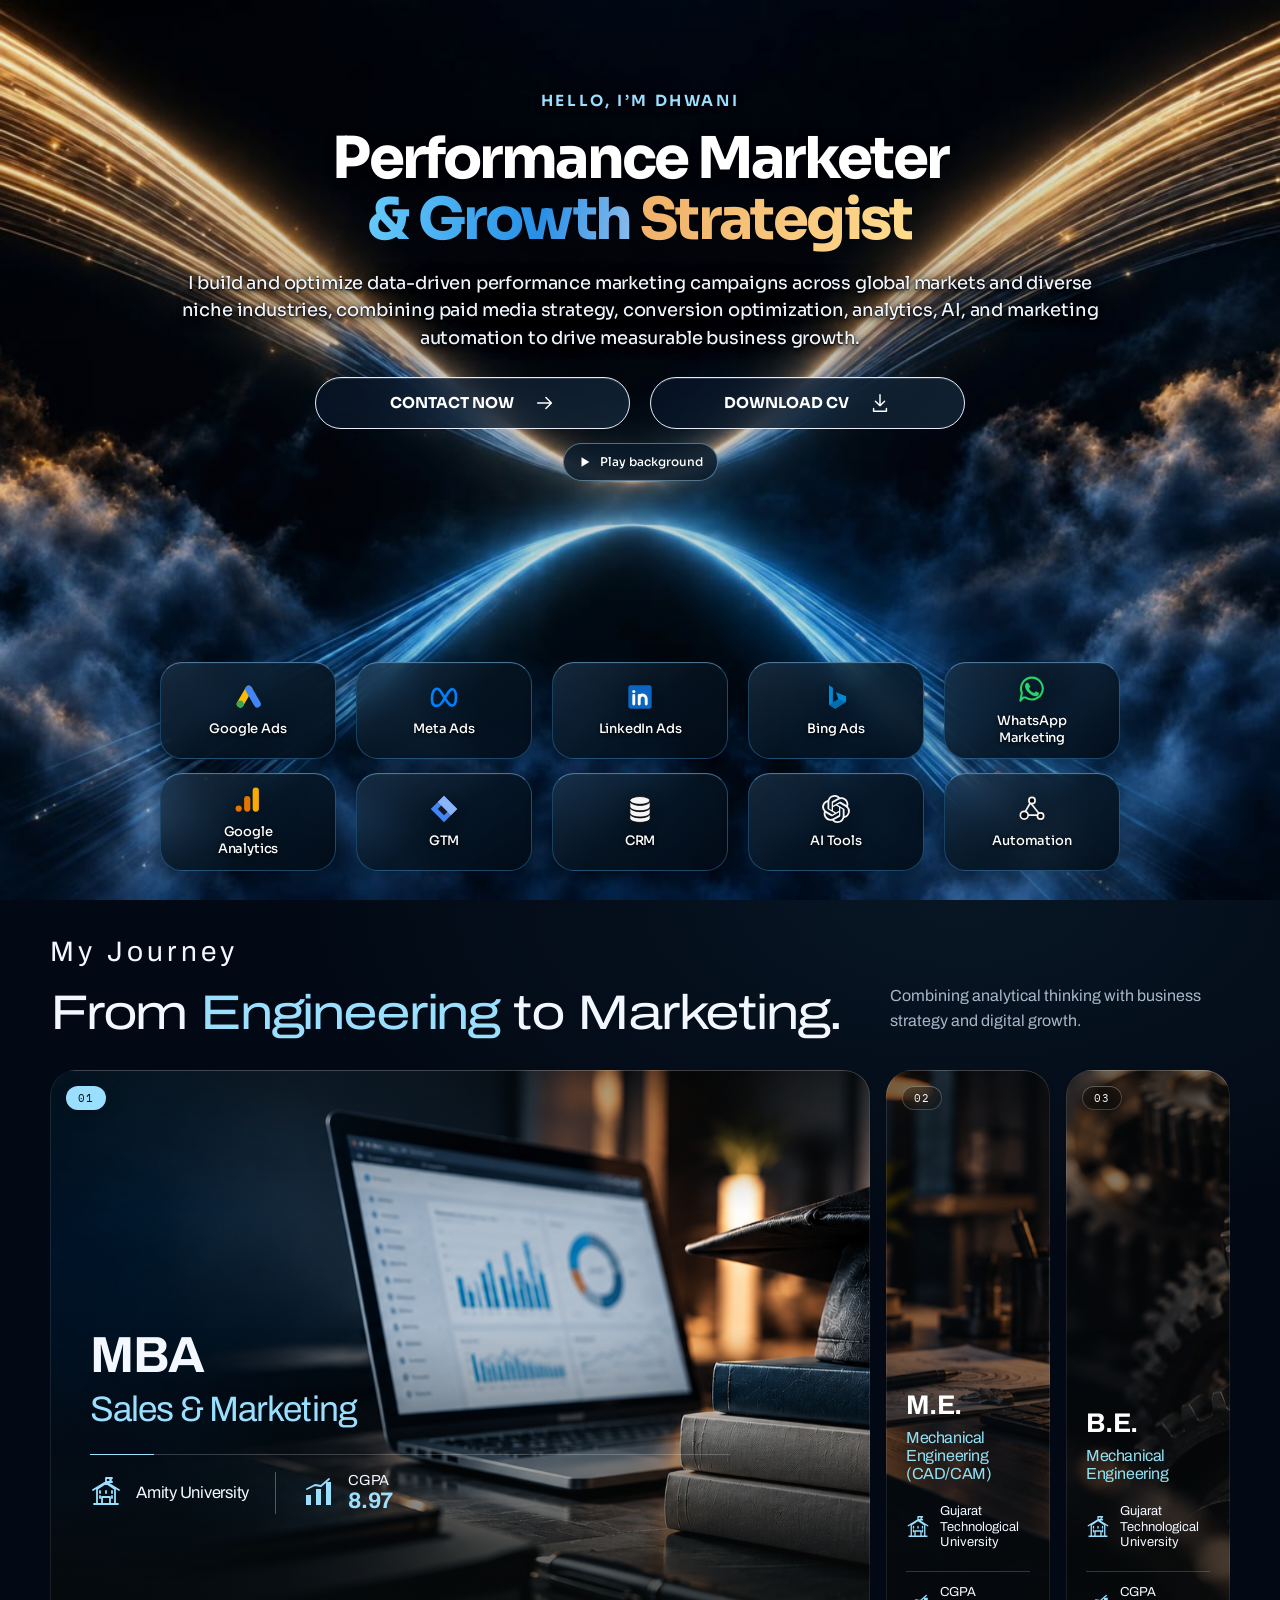
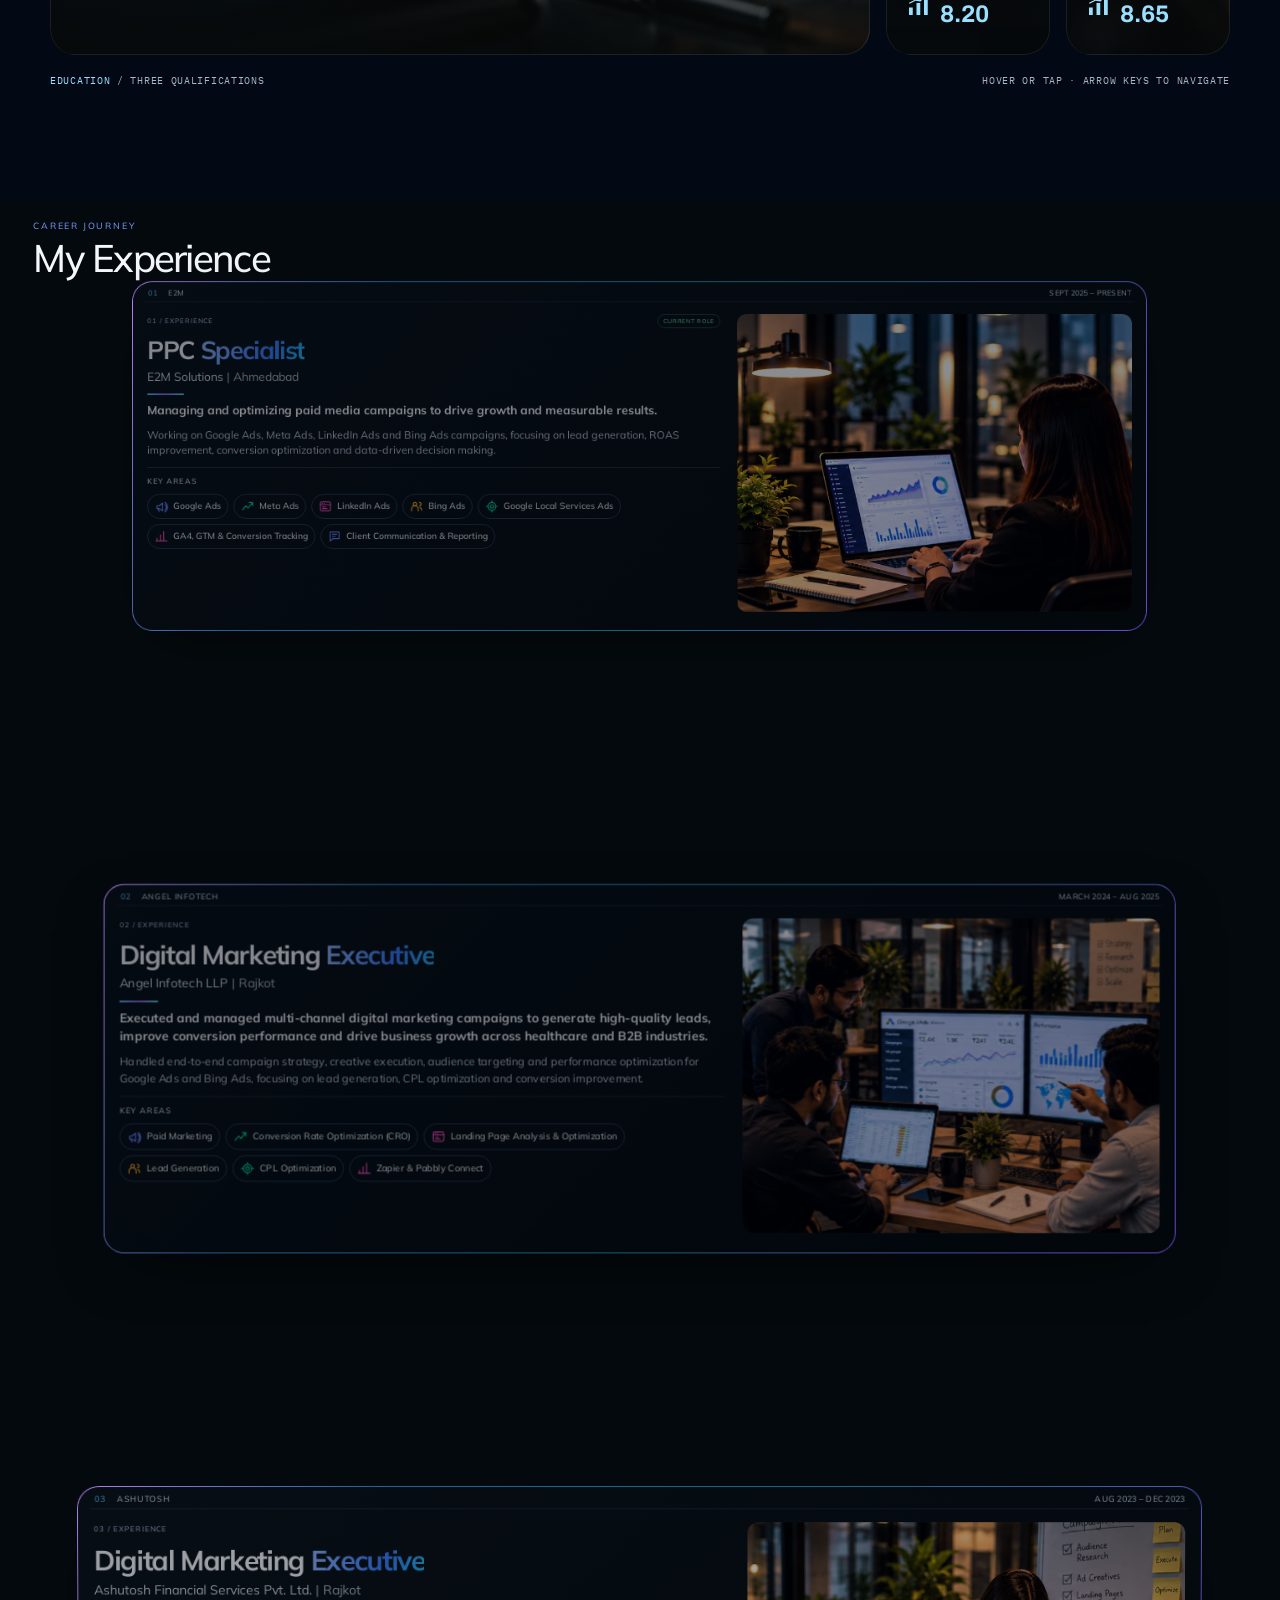
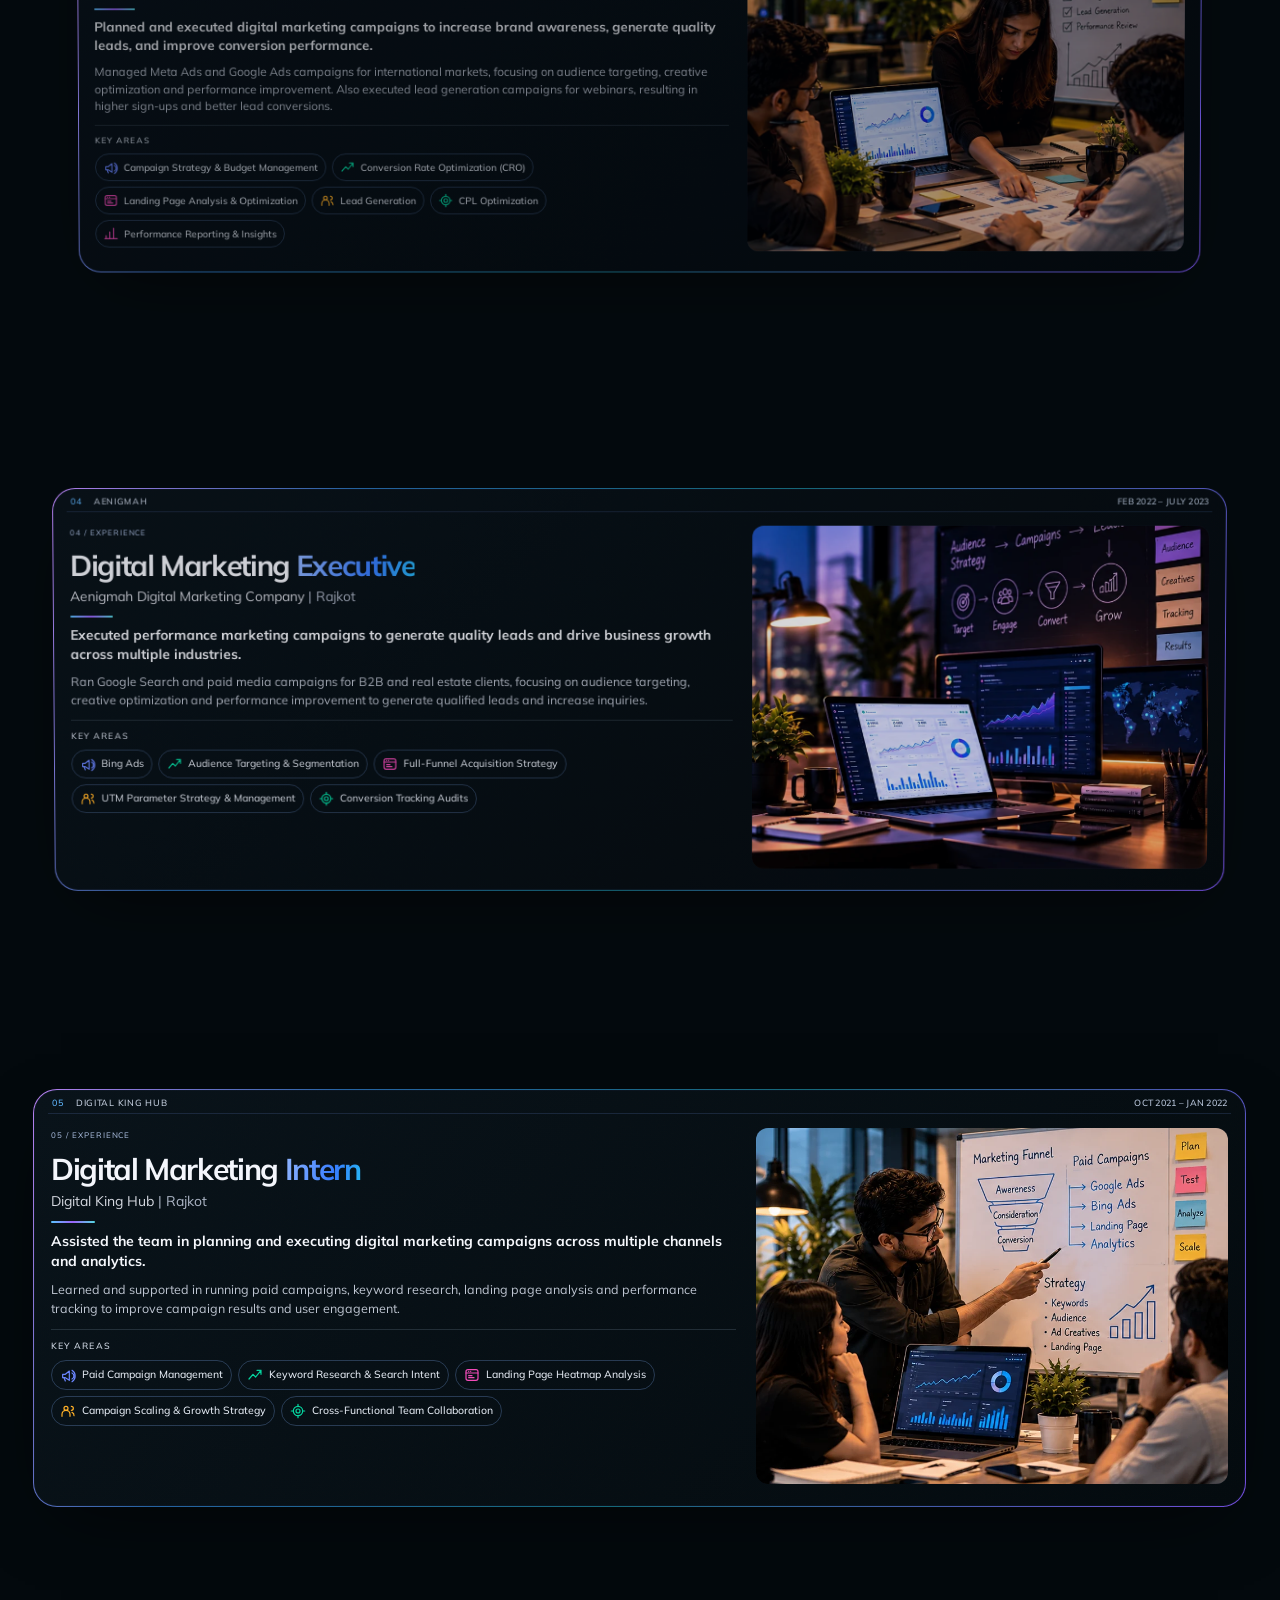
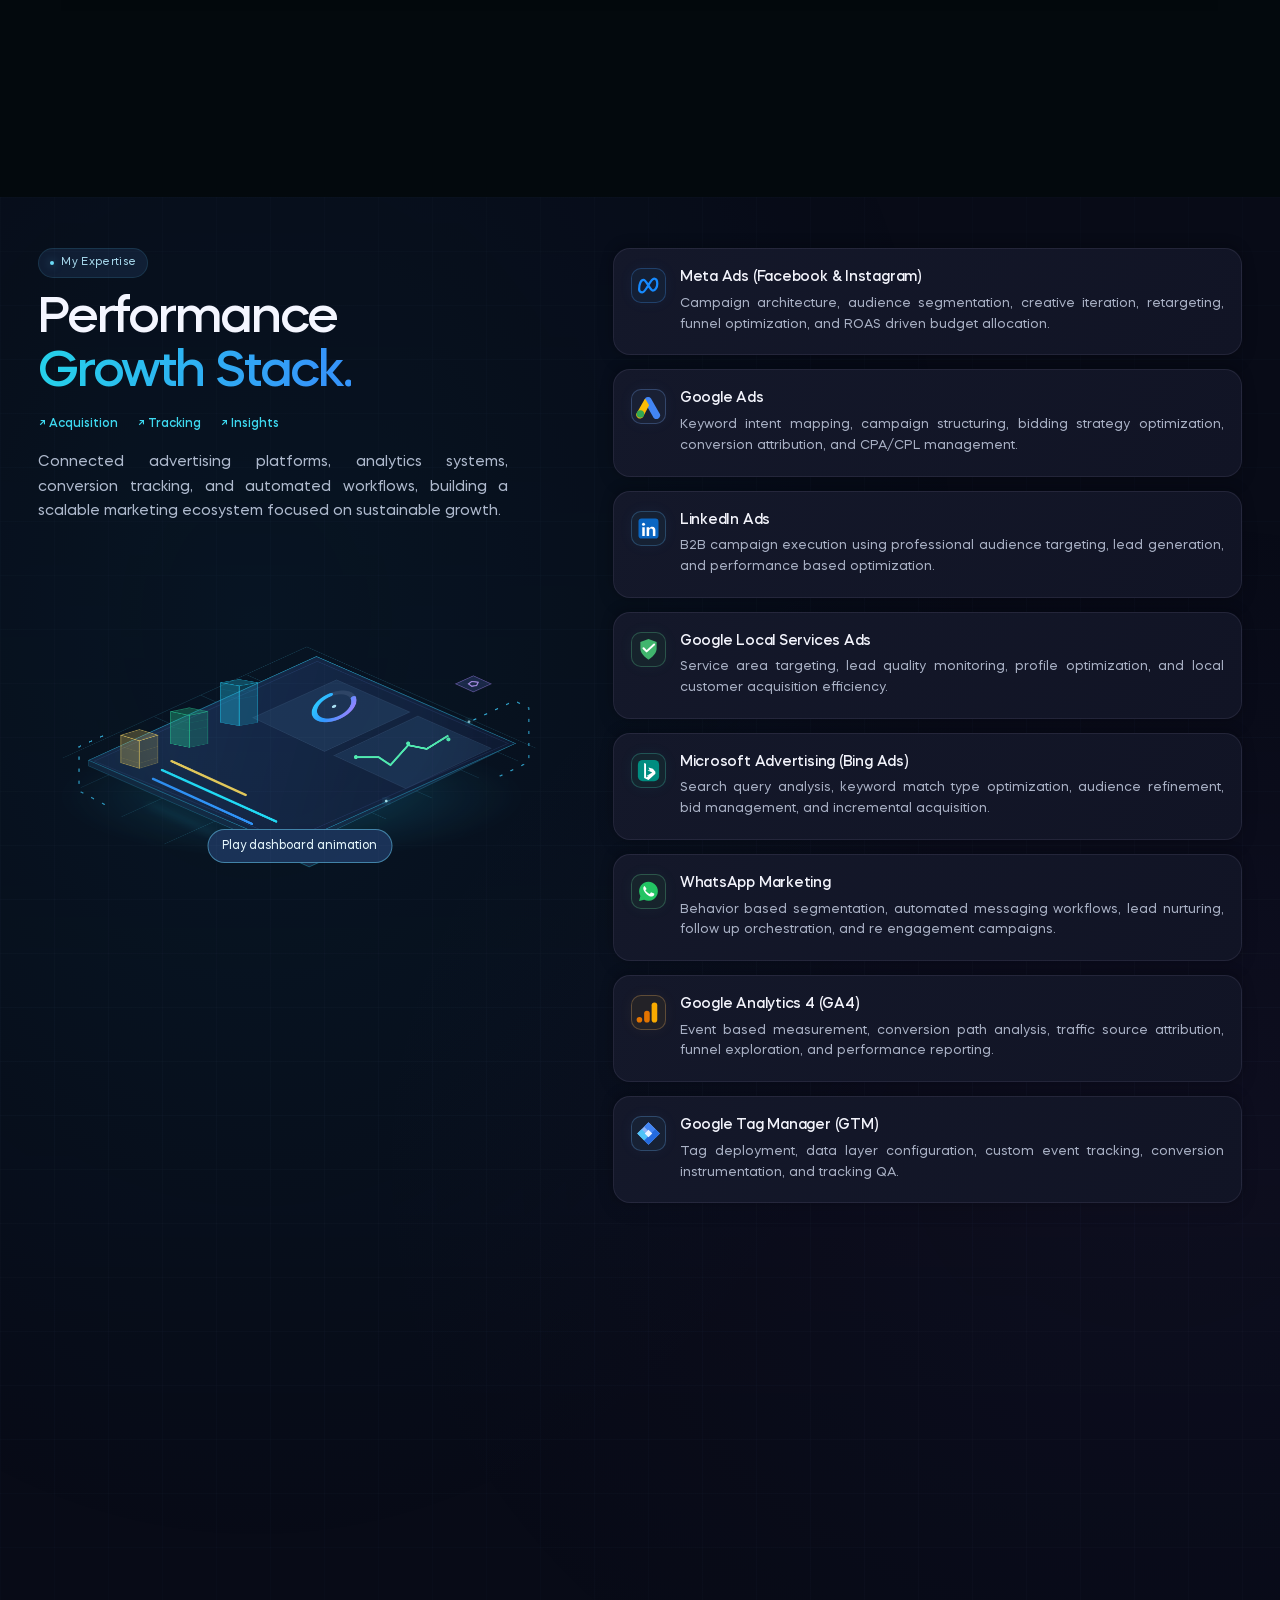
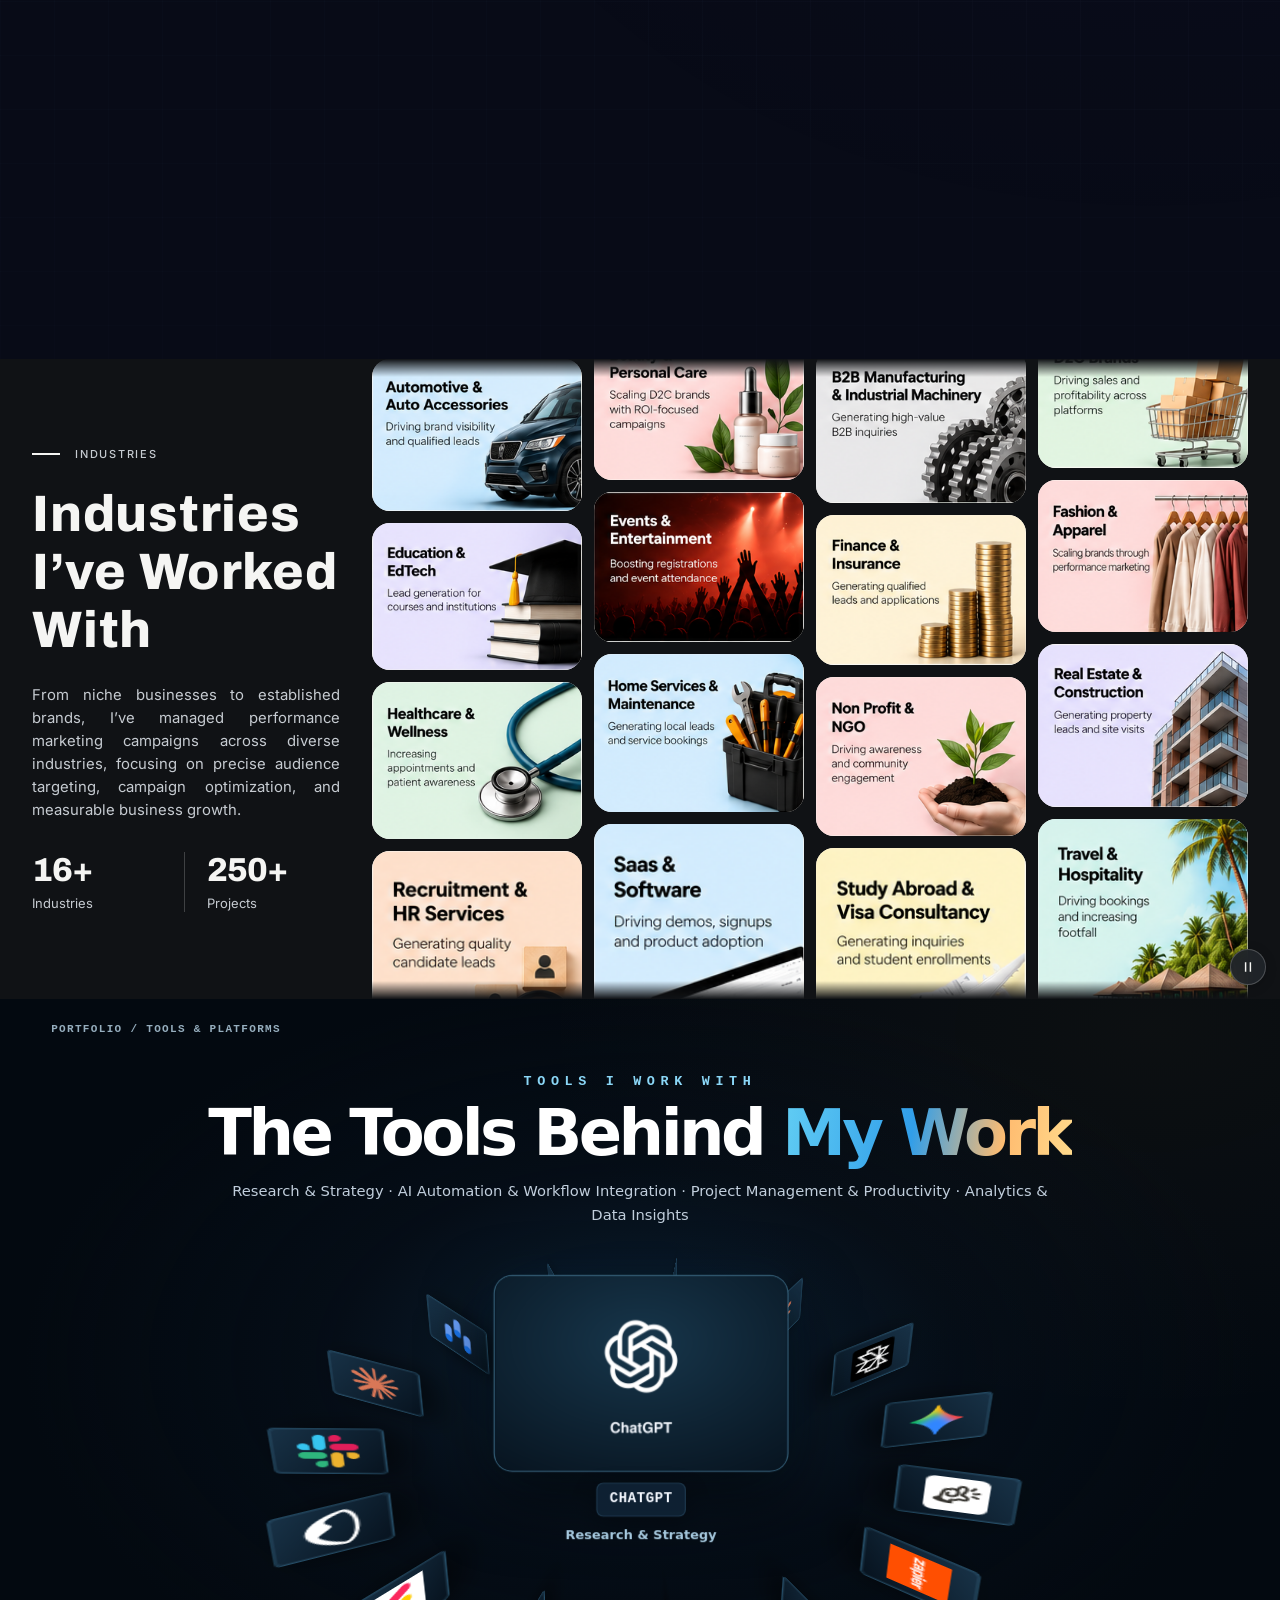
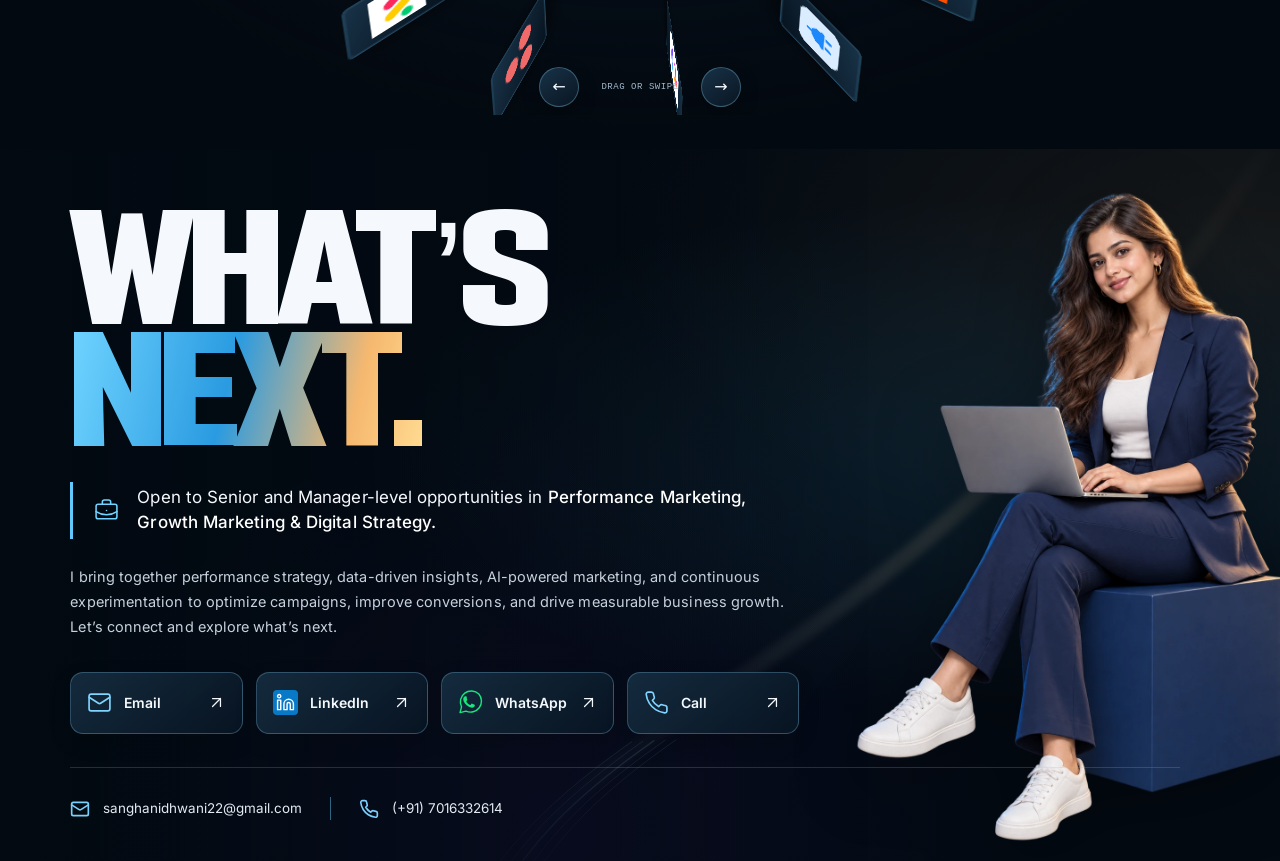
==== index.html @ 82971098 "Add files via upload" ====
<!doctype html>
<html lang="en">
<head>
<meta charset="utf-8">
<meta name="viewport" content="width=device-width, initial-scale=1, viewport-fit=cover">
<meta name="theme-color" content="#020914">
<title>Dhwani — Performance Marketer &amp; Growth Strategist</title>
<meta name="description" content="Dhwani’s portfolio: performance marketing, education, experience, expertise, industries, tools and contact information.">
<style>html{background:#020914}body{margin:0;background:#020914}body>section{width:100%}</style>
<style>@font-face {
  font-family: 'DhwaniPortfolioSora';
  font-style: normal;
  font-weight: 100 900;
  font-display: swap;
  src: url([data-uri]) format('woff2');
  unicode-range: U+0000-00FF, U+0131, U+0152-0153, U+02BB-02BC, U+02C6, U+02DA, U+02DC, U+0304, U+0308, U+0329, U+2000-206F, U+20AC, U+2122, U+2191, U+2193, U+2212, U+2215, U+FEFF, U+FFFD;
}



/* All layout, motion and interaction styles belong to this section only. */
#dhwani-hero{--dhp-sky:#020914;--dhp-ink:#fff;--dhp-muted:#eff5ff;position:relative;isolation:isolate;container-type:inline-size;box-sizing:border-box;width:100%;min-width:0;background:var(--dhp-sky);color:var(--dhp-ink);font-family:'DhwaniPortfolioSora',system-ui,-apple-system,'Segoe UI',sans-serif;font-size:16px;line-height:1.5;-webkit-font-smoothing:antialiased;text-rendering:optimizeLegibility}
#dhwani-hero *,#dhwani-hero *::before,#dhwani-hero *::after{box-sizing:border-box}
#dhwani-hero p,#dhwani-hero h1,#dhwani-hero h2,#dhwani-hero ul{margin:0;padding:0}
#dhwani-hero .dhp-layout{position:relative;display:flex;flex-direction:column;align-items:center;min-height:100svh;width:100%;padding:clamp(26px,4.3svh,48px) clamp(24px,4cqw,64px) clamp(22px,3.2svh,36px)}
#dhwani-hero .dhp-scene{position:absolute;inset:0;z-index:-2;overflow:hidden;overflow:clip;pointer-events:none}
#dhwani-hero .dhp-motion{position:absolute;inset:0;width:100%;height:100%;object-fit:cover;object-position:50% 50%;opacity:1;display:block;pointer-events:none;user-select:none;background:#03060c}
#dhwani-hero .dhp-veil{position:absolute;inset:0;z-index:-1;pointer-events:none;background:radial-gradient(140% 60% at 50% 40%,rgba(6,10,18,.28) 0%,rgba(6,10,18,.10) 50%,rgba(6,10,18,0) 100%),linear-gradient(180deg,rgba(6,10,18,0) 45%,rgba(6,10,18,.10) 100%)}
#dhwani-hero .dhp-hero{flex:none;display:flex;flex-direction:column;align-items:center;text-align:center;position:relative;width:100%;max-width:1280px;padding:0}
#dhwani-hero .dhp-hello{color:#9bdfff;font-size:clamp(12px,1.2cqw,18px);font-weight:650;letter-spacing:.17em;line-height:1.4;text-shadow:0 2px 6px #000}
#dhwani-hero .dhp-title{font-size:clamp(36px,min(4.5cqw,7svh),70px);font-weight:750;line-height:1.06;letter-spacing:-.045em;margin-top:16px;max-width:100%;text-shadow:0 2px 10px #0009;overflow-wrap:normal}
#dhwani-hero .dhp-title>span{display:block}
#dhwani-hero .dhp-growth,#dhwani-hero .dhp-strategist{background-clip:text;-webkit-background-clip:text;color:transparent;text-shadow:none}
#dhwani-hero .dhp-growth{background-image:linear-gradient(100deg,#68ccfa,#278fe6 65%,#8cbdeb)}
#dhwani-hero .dhp-strategist{background-image:linear-gradient(100deg,#f0b069,#ffdc8e)}
#dhwani-hero .dhp-sub{color:var(--dhp-muted);max-width:920px;margin-top:20px;font-size:clamp(15px,min(1.4cqw,2.5svh),20px);font-weight:450;line-height:1.55;letter-spacing:-.01em;text-shadow:0 1px 2px #000,0 2px 6px #000,0 0 16px #000c;background:none;border:0;box-shadow:none;backdrop-filter:none}
#dhwani-hero .dhp-actions{display:flex;align-items:center;justify-content:center;gap:20px;margin-top:24px;width:min(100%,650px)}
#dhwani-hero .dhp-cta{position:relative;display:flex;align-items:center;justify-content:center;gap:20px;flex:1;min-width:0;min-height:52px;border-radius:999px;padding:12px 24px;color:#fff;text-decoration:none;font-size:15px;font-weight:700;line-height:1.2;white-space:nowrap;transition:transform .25s,box-shadow .25s,background .25s;touch-action:manipulation}
#dhwani-hero .dhp-cta svg{display:block;width:22px;height:22px;flex-shrink:0;fill:none;stroke:currentColor;stroke-width:1.6;stroke-linecap:round;stroke-linejoin:round}
#dhwani-hero .dhp-cta-primary{border:1px solid #e6edf9;background:linear-gradient(135deg,#061224d9,#182d40b3);backdrop-filter:blur(12px);-webkit-backdrop-filter:blur(12px);box-shadow:inset 0 1px 0 #ffffff26}
#dhwani-hero .dhp-cta-secondary{border:1px solid #e6edf9;background:linear-gradient(135deg,#061224d9,#182d40b3);backdrop-filter:blur(12px);-webkit-backdrop-filter:blur(12px);box-shadow:inset 0 1px 0 #ffffff26}
#dhwani-hero .dhp-cta-primary:hover{transform:translateY(-3px);background:#19334be6;box-shadow:0 0 26px #71c5ff42}
#dhwani-hero .dhp-cta-secondary:hover{transform:translateY(-3px);background:#19334be6;box-shadow:0 0 26px #71c5ff42}
#dhwani-hero a:focus-visible,#dhwani-hero button:focus-visible{outline:3px solid #a0e1ff;outline-offset:5px}
#dhwani-hero .dhp-foot{flex:none;position:relative;width:min(100%,960px);margin:auto auto 0;padding:clamp(28px,5svh,60px) 0 0}
#dhwani-hero .dhp-tools{display:grid;grid-template-columns:repeat(5,minmax(0,1fr));gap:14px 20px;list-style:none;perspective:1000px}
#dhwani-hero .dhp-tool{position:relative;min-width:0;min-height:clamp(78px,10.8svh,106px);border:1px solid #388bc46b;border-top-color:#84caff8c;border-radius:22px;display:flex;flex-direction:column;align-items:center;justify-content:center;gap:10px;padding:12px 8px;background:linear-gradient(145deg,#1e354bb3,#061421d9 50%,#020b16e6);backdrop-filter:blur(12px);-webkit-backdrop-filter:blur(12px);box-shadow:inset 0 1px 0 #ffffff09,0 8px 24px #0005;transition:transform .25s,box-shadow .25s,border-color .25s}
#dhwani-hero .dhp-tool:hover{transform:translateY(-5px) rotateX(5deg);border-color:#81d5ff;box-shadow:0 10px 32px #3082c238}
#dhwani-hero .dhp-tool svg{display:block;flex:none;width:28px;height:28px;stroke:none;fill:none;stroke-linecap:round;stroke-linejoin:round;filter:drop-shadow(0 2px 6px #0005)}
#dhwani-hero .dhp-tool>span{font-size:13px;line-height:1.3;font-weight:500;text-align:center;letter-spacing:-.015em;color:#fff;text-shadow:0 1px 4px #000;overflow-wrap:normal}
@media(min-aspect-ratio:16/9){#dhwani-hero .dhp-motion{object-position:50% 0%}}
@media(max-height:650px) and (min-width:701px){#dhwani-hero .dhp-layout{padding-block:20px 18px}#dhwani-hero .dhp-hello{font-size:12px}#dhwani-hero .dhp-title{font-size:clamp(32px,min(4.2cqw,6.8svh),48px);margin-top:12px}#dhwani-hero .dhp-sub{font-size:14px;line-height:1.45;max-width:1000px;margin-top:14px}#dhwani-hero .dhp-actions{margin-top:18px}#dhwani-hero .dhp-cta{min-height:46px;font-size:14px;padding-block:10px}#dhwani-hero .dhp-foot{padding-top:24px}#dhwani-hero .dhp-tools{gap:12px 18px}#dhwani-hero .dhp-tool{min-height:74px;gap:7px;padding:9px 6px}#dhwani-hero .dhp-tool svg{width:24px;height:24px}#dhwani-hero .dhp-tool>span{font-size:12px}}
@container(max-width:960px){#dhwani-hero .dhp-layout{padding-inline:24px}#dhwani-hero .dhp-tools{gap:14px}#dhwani-hero .dhp-tool{border-radius:18px}#dhwani-hero .dhp-tool>span{font-size:12px}}
/* Mobile content stays in document flow; only the decorative video is clipped. */
@container(max-width:700px){
 #dhwani-hero .dhp-layout{height:auto;max-height:none;min-height:100svh;padding:clamp(18px,3svh,28px) 20px max(18px,env(safe-area-inset-bottom));overflow:visible}
 #dhwani-hero .dhp-hello{font-size:11px;letter-spacing:.14em}
 #dhwani-hero .dhp-title{font-size:clamp(28px,7.7cqw,46px);line-height:1.08;margin-top:12px;letter-spacing:-.045em;max-width:560px}
 #dhwani-hero .dhp-sub{font-size:clamp(13px,3.3cqw,15px);line-height:1.55;margin-top:15px;max-width:540px;color:#f3f7ff}
 #dhwani-hero .dhp-actions{flex-direction:row;gap:10px;margin-top:19px;max-width:540px}
 #dhwani-hero .dhp-cta{flex:1;width:auto;min-height:46px;padding:11px 10px;gap:9px;font-size:clamp(10px,2.8cqw,13px)}
 #dhwani-hero .dhp-cta svg{width:17px;height:17px}
 #dhwani-hero .dhp-foot{flex:none;margin-top:auto;padding-top:24px;max-width:540px}
 #dhwani-hero .dhp-tools{grid-template-columns:repeat(5,minmax(0,1fr));gap:8px 6px}
 #dhwani-hero .dhp-tool{min-height:64px;gap:6px;padding:8px 3px;border-radius:12px}
 #dhwani-hero .dhp-tool svg{width:23px;height:23px}
 #dhwani-hero .dhp-tool>span{font-size:clamp(8px,2.2cqw,11px);line-height:1.3;min-height:2.6em;max-width:100%;letter-spacing:-.025em}
 #dhwani-hero .dhp-veil{background:radial-gradient(130% 58% at 50% 39%,rgba(6,10,18,.66),rgba(6,10,18,.30) 65%,transparent),linear-gradient(180deg,rgba(6,10,18,.12),transparent 70%,rgba(6,10,18,.30))}
}
@container(max-width:360px){
 #dhwani-hero .dhp-layout{padding:17px 16px max(17px,env(safe-area-inset-bottom))}
 #dhwani-hero .dhp-title{font-size:clamp(25px,7.8cqw,28px);margin-top:10px}
 #dhwani-hero .dhp-sub{font-size:12.5px;line-height:1.5;margin-top:13px}
 #dhwani-hero .dhp-actions{gap:8px;margin-top:16px}
 #dhwani-hero .dhp-cta{gap:6px;padding-inline:8px;min-height:44px;font-size:10px}
 #dhwani-hero .dhp-foot{padding-top:19px}
 #dhwani-hero .dhp-tool{min-height:60px;padding:7px 2px;gap:5px}
 #dhwani-hero .dhp-tool svg{width:21px;height:21px}
}
/* Lower the desktop copy only; retain a clear window around the video center. */
@container(min-width:961px){#dhwani-hero .dhp-layout{padding-top:clamp(56px,10svh,110px)}#dhwani-hero .dhp-motion{object-position:50% 15%}}
#dhwani-hero .dhp-video-play{display:inline-flex;align-items:center;justify-content:center;gap:8px;margin:14px 0 0;padding:9px 14px;min-height:38px;border:1px solid #a8dfff70;border-radius:999px;background:#071727d9;color:#fff;font:500 12px/1.3 'DhwaniPortfolioSora',sans-serif;cursor:pointer;touch-action:manipulation;backdrop-filter:blur(10px);-webkit-backdrop-filter:blur(10px)}
#dhwani-hero .dhp-video-play[hidden]{display:none}
#dhwani-hero .dhp-video-play svg{width:14px;height:14px;fill:currentColor;flex:none}
@media(prefers-reduced-motion:no-preference){@keyframes dhwani-lift{from{opacity:0;translate:0 9px}}@keyframes dhwani-wipe{from{clip-path:inset(-.78em 0 calc(100% + .78em) 0);translate:0 9px}to{clip-path:inset(-.78em 0 -.78em 0);translate:0 0}}#dhwani-hero:not(.dhp-is-entered) .dhp-hello{animation:dhwani-lift .7s .15s both}#dhwani-hero:not(.dhp-is-entered) .dhp-title>span{animation:dhwani-wipe .95s cubic-bezier(.16,1,.3,1) .28s both}#dhwani-hero:not(.dhp-is-entered) .dhp-title>span+span{animation-delay:.4s}#dhwani-hero:not(.dhp-is-entered) .dhp-sub{animation:dhwani-lift .8s .65s both}#dhwani-hero:not(.dhp-is-entered) .dhp-cta{animation:dhwani-lift .8s .85s backwards}#dhwani-hero:not(.dhp-is-entered) .dhp-cta-secondary{animation-delay:.95s}#dhwani-hero:not(.dhp-is-entered) .dhp-tool{animation:dhwani-lift .6s var(--tool-delay) backwards}}
@media(prefers-reduced-motion:reduce){#dhwani-hero *,#dhwani-hero *::before,#dhwani-hero *::after{animation:none!important;transition:none!important}}
</style>
<link rel="preconnect" href="https://fonts.googleapis.com"><link rel="preconnect" href="https://fonts.gstatic.com" crossorigin>
<link href="https://fonts.googleapis.com/css2?family=Archivo:wdth,wght@100,400;125,400&family=IBM+Plex+Mono:wght@400&display=swap" rel="stylesheet">
<style>
.dhp-accordion-section{--dhp-accordion-bg:#020914;--dhp-accordion-ink:#f3f7ff;--dhp-accordion-muted:#a7b7c7;box-sizing:border-box;position:relative;isolation:isolate;max-width:100%;min-height:100svh;padding:64px 40px 48px;background:radial-gradient(ellipse 70% 50% at 75% 0%,#10293b66,transparent 75%),var(--dhp-accordion-bg);color:var(--dhp-accordion-ink);font-family:"Archivo",system-ui,sans-serif;-webkit-font-smoothing:antialiased}
.dhp-accordion-section *, .dhp-accordion-section *::before,.dhp-accordion-section *::after{box-sizing:border-box}
.dhp-accordion-section .dhp-accordion-inner{width:100%;max-width:1280px;margin-inline:auto}
.dhp-accordion-section .dhp-accordion-header{display:flex;justify-content:space-between;align-items:flex-end;gap:40px;margin-bottom:32px}
.dhp-accordion-section .dhp-accordion-eyebrow{margin:0 0 18px;font:400 11px/1.4 "IBM Plex Mono",ui-monospace,monospace;letter-spacing:.15em;color:#9bdfff;text-transform:uppercase}
.dhp-accordion-section .dhp-accordion-heading{margin:0;font:400 clamp(38px,4.6vw,66px)/.98 "Archivo",system-ui,sans-serif;letter-spacing:-.045em;font-stretch:125%;text-wrap:balance}
.dhp-accordion-section .dhp-accordion-heading em{font-style:normal;color:#9bdfff}
.dhp-accordion-section .dhp-accordion-intro{max-width:340px;margin:0 0 4px;font-size:16px;line-height:1.6;color:var(--dhp-accordion-muted)}
.dhp-accordion-section .dhp-accordion-guide{display:flex;align-items:center;justify-content:space-between;gap:20px;margin-top:18px;color:var(--dhp-accordion-muted);font:400 10px/1.5 "IBM Plex Mono",ui-monospace,monospace;letter-spacing:.07em;text-transform:uppercase}
.dhp-accordion-section .dhp-accordion-guide p{margin:0}.dhp-accordion-section .dhp-accordion-guide span{color:#9bdfff}
@media(max-width:900px){.dhp-accordion-section{padding:44px 26px 36px}.dhp-accordion-section .dhp-accordion-header{gap:26px;align-items:flex-start;flex-direction:column}.dhp-accordion-section .dhp-accordion-intro{max-width:560px}.dhp-accordion-section .dhp-accordion-heading{font-size:clamp(38px,6vw,56px)}}
@media(max-width:560px){.dhp-accordion-section{padding:34px 20px 30px}.dhp-accordion-section .dhp-accordion-eyebrow{font-size:10px;margin-bottom:15px}.dhp-accordion-section .dhp-accordion-header{gap:20px;margin-bottom:26px}.dhp-accordion-section .dhp-accordion-heading{font-size:clamp(34px,9.6vw,48px);line-height:1.02}.dhp-accordion-section .dhp-accordion-intro{font-size:15px;line-height:1.55}.dhp-accordion-section .dhp-accordion-guide{font-size:9px;gap:12px;align-items:flex-start}.dhp-accordion-section .dhp-accordion-guide p:last-child{max-width:120px;text-align:right}}

.vs-accordion-gallery{
  --vs-accordion-gallery-h: clamp(420px, 62svh, 540px);
  --vs-accordion-gallery-closed: 164;
  --vs-accordion-gallery-closed-y: 56;
  --vs-accordion-gallery-open-y: 1.45;
  --vs-accordion-gallery-gap: 16;
  --vs-accordion-gallery-radius: 22px;
  --vs-accordion-gallery-bounce: .5;
  --vs-accordion-gallery-drift: 14;
  --vs-accordion-gallery-ink: #f3f7ff;
  --vs-accordion-gallery-accent: #9bdfff;
  --vs-accordion-gallery-stack-at: 640;
  position: relative; width: 100%; height: var(--vs-accordion-gallery-h); overflow: hidden;
  color: var(--vs-accordion-gallery-ink); font-family: "Archivo", system-ui, sans-serif;
  list-style: none; margin: 0; padding: 0; contain: layout paint; container-type: inline-size;
  -webkit-user-select: none; user-select: none; touch-action: manipulation;
}
.vs-accordion-gallery, .vs-accordion-gallery *, .vs-accordion-gallery *::before, .vs-accordion-gallery *::after{ box-sizing: border-box; }
.vs-accordion-gallery.is-stacked{ height: auto; }
.vs-accordion-gallery-panel{ /* layer A: sits at the slot's start edge and clips the near side */
  position: absolute; left: 0; top: 0; width: 100%; height: 100%; overflow: hidden;
  border-radius: var(--vs-accordion-gallery-radius); will-change: transform; transform: translateZ(0);
  pointer-events: none;   /* the slot box overlaps its neighbours; only the visible button takes the pointer */
}
.vs-accordion-gallery-win{ /* layer B: clips the far edge */
  position: absolute; inset: 0; overflow: hidden; border-radius: var(--vs-accordion-gallery-radius);
  will-change: transform; background: #1a1d1b;
}
.vs-accordion-gallery-body{ position: absolute; inset: 0; will-change: transform; }
.vs-accordion-gallery-img{ position: absolute; inset: -4% -6%; width: 112%; height: 108%; object-fit: cover; display: block;
  will-change: transform; transform-origin: 50% 50%; pointer-events: none; -webkit-user-drag: none; }
.vs-accordion-gallery-shade{ position: absolute; inset: 0; pointer-events: none; will-change: opacity;
  background: linear-gradient(to top, rgba(8,10,9,.88) 0%, rgba(8,10,9,.42) 30%, rgba(8,10,9,0) 56%),
              linear-gradient(to bottom, rgba(8,10,9,.38), rgba(8,10,9,0) 24%); }
.vs-accordion-gallery-dim{ position: absolute; inset: 0; background: #0b0d0c; pointer-events: none; will-change: opacity; }
.vs-accordion-gallery-lift{ /* hover: a soft light from above, fades in on the panel under the pointer */
  position: absolute; inset: 0; pointer-events: none; opacity: 0; transition: opacity .45s cubic-bezier(.16,1,.3,1);
  background: radial-gradient(120% 60% at 50% 0%, rgba(255,255,255,.16), rgba(255,255,255,0) 60%); }

.vs-accordion-gallery-hit{
  position: absolute; inset: 0; z-index: 4; appearance: none; border: 0; padding: 0; margin: 0; background: transparent;
  cursor: pointer; outline: none; -webkit-tap-highlight-color: transparent; border-radius: 0; pointer-events: auto;
}
.vs-accordion-gallery-panel.is-open .vs-accordion-gallery-hit{ cursor: default; }
.vs-accordion-gallery-idx{
  position: absolute; top: 16px; left: 16px; z-index: 3; pointer-events: none;
  font: 400 11px/1 "IBM Plex Mono", ui-monospace, Menlo, monospace; letter-spacing: .06em; font-variant-numeric: tabular-nums;
  width: 40px; padding: 7px 0 6px; text-align: center; border-radius: 999px;
  background: rgba(10,12,11,.34); box-shadow: inset 0 0 0 1px rgba(255,255,255,.2), inset 0 1px 0 rgba(255,255,255,.12);
  -webkit-backdrop-filter: blur(10px) saturate(1.4); backdrop-filter: blur(10px) saturate(1.4);
  transition: background-color .5s cubic-bezier(.16,1,.3,1), color .5s, box-shadow .5s;
}
.vs-accordion-gallery-panel.is-open .vs-accordion-gallery-idx{ color: #0c0f0e; background: var(--vs-accordion-gallery-accent); box-shadow: 0 6px 18px -6px rgba(0,0,0,.5); }
.vs-accordion-gallery-spine{ /* the closed label, set vertically */
  position: absolute; left: 0; bottom: 22px; width: calc(var(--vs-accordion-gallery-closed) * 1px); z-index: 3; pointer-events: none;
  display: flex; justify-content: center; will-change: opacity;
}
.vs-accordion-gallery-spine span{ writing-mode: vertical-rl; transform: rotate(180deg); white-space: nowrap;
  font: 400 13px/1 "Archivo", system-ui, sans-serif; font-stretch: 125%; letter-spacing: .08em; text-transform: uppercase;
  transition: color .35s; }
.vs-accordion-gallery-copy{
  position: absolute; left: 0; bottom: 0; z-index: 3; padding: 0 30px 28px; pointer-events: none;
  width: min(var(--vs-accordion-gallery-open, 100%), 580px);
}
.vs-accordion-gallery-copy > *{ will-change: opacity, transform; }
.vs-accordion-gallery-copy h3{ margin: 0; font: 400 clamp(26px, 4.3cqi, 46px)/.9 "Archivo", system-ui, sans-serif;
  font-stretch: 125%; letter-spacing: -.025em; text-transform: uppercase; text-wrap: balance; }
.vs-accordion-gallery-copy h3 em{ font-style: normal; opacity: .5; }
.vs-accordion-gallery-copy p{ margin: 14px 0 0; max-width: 42ch; font-size: 14.5px; line-height: 1.5; font-stretch: 100%; opacity: .8; }
.vs-accordion-gallery-meta{ position: relative; display: flex; gap: 18px; margin-top: 16px; padding-top: 13px;
  font: 400 10.5px/1 "IBM Plex Mono", ui-monospace, Menlo, monospace; letter-spacing: .1em; text-transform: uppercase; font-variant-numeric: tabular-nums; }
.vs-accordion-gallery-meta span{ opacity: .72; }
.vs-accordion-gallery-meta::before{ content: ""; position: absolute; left: 0; right: 0; top: 0; height: 1px; background: rgba(255,255,255,.2); }
.vs-accordion-gallery-meta::after{ /* accent rule draws across when the panel settles open */
  content: ""; position: absolute; left: 0; top: 0; width: 64px; height: 1px; background: var(--vs-accordion-gallery-accent);
  transform-origin: 0 50%; transform: scaleX(var(--vs-accordion-gallery-rule, 0)); }
.vs-accordion-gallery-ringL, .vs-accordion-gallery-ringR{ position: absolute; inset: 0; z-index: 5; pointer-events: none; opacity: 0; transition: opacity .2s; }
.vs-accordion-gallery-ringR{ border-radius: inherit; box-shadow: inset 0 0 0 2px var(--vs-accordion-gallery-accent), inset 0 0 0 4px rgba(0,0,0,.35); }
.vs-accordion-gallery-ringL{ border-radius: var(--vs-accordion-gallery-radius); box-shadow: inset 2px 0 0 0 var(--vs-accordion-gallery-accent), inset 4px 0 0 0 rgba(0,0,0,.35); }
.vs-accordion-gallery.is-stacked .vs-accordion-gallery-ringL{ box-shadow: inset 0 2px 0 0 var(--vs-accordion-gallery-accent), inset 0 4px 0 0 rgba(0,0,0,.35); }
.vs-accordion-gallery-edge{ /* sub-pixel inner edge + top highlight, drawn on the far clip layer so it follows the live width */
  position: absolute; inset: 0; z-index: 5; pointer-events: none; border-radius: inherit;
  box-shadow: inset 0 0 0 1px rgba(255,255,255,.09), inset 0 1px 0 rgba(255,255,255,.14); }

/* states */
@media (hover: hover){
  .vs-accordion-gallery-panel:not(.is-open):hover .vs-accordion-gallery-lift{ opacity: 1; }
  .vs-accordion-gallery-panel:not(.is-open):hover .vs-accordion-gallery-spine span{ color: var(--vs-accordion-gallery-accent); }
}
.vs-accordion-gallery-panel:has(.vs-accordion-gallery-hit:focus-visible) :is(.vs-accordion-gallery-ringL, .vs-accordion-gallery-ringR){ opacity: 1; }
.vs-accordion-gallery-panel.is-focus :is(.vs-accordion-gallery-ringL, .vs-accordion-gallery-ringR){ opacity: 1; }

/* stacked (vertical) mode */
.vs-accordion-gallery.is-stacked .vs-accordion-gallery-spine{ left: 68px; right: 0; bottom: auto; top: 0; width: auto;
  height: calc(var(--vs-accordion-gallery-closed-y) * 1px); justify-content: flex-start; align-items: center; }
.vs-accordion-gallery.is-stacked .vs-accordion-gallery-spine span{ writing-mode: horizontal-tb; transform: none; font-size: 13px; }
.vs-accordion-gallery.is-stacked .vs-accordion-gallery-idx{ top: calc(var(--vs-accordion-gallery-closed-y) * .5px - 13px); left: 14px; }
.vs-accordion-gallery.is-stacked .vs-accordion-gallery-copy{ width: 100%; padding: 0 20px 20px; bottom: var(--vs-accordion-gallery-slack, 0px); }
.vs-accordion-gallery.is-stacked .vs-accordion-gallery-shade{ bottom: var(--vs-accordion-gallery-slack, 0px); }
.vs-accordion-gallery.is-stacked .vs-accordion-gallery-copy h3{ font-size: 30px; }
.vs-accordion-gallery.is-stacked .vs-accordion-gallery-copy p{ font-size: 13.5px; margin-top: 10px; }
.vs-accordion-gallery.is-stacked .vs-accordion-gallery-meta{ gap: 14px; margin-top: 12px; }
@media (prefers-reduced-motion: reduce){
  .vs-accordion-gallery-lift, .vs-accordion-gallery-idx, .vs-accordion-gallery-spine span{ transition: none; }
}
.vs-accordion-gallery-body::after{ content: ""; position: absolute; inset: 0; z-index: 5; pointer-events: none;
  border-radius: var(--vs-accordion-gallery-radius); box-shadow: inset 1px 0 0 rgba(255,255,255,.09); }
.vs-accordion-gallery.is-stacked .vs-accordion-gallery-body::after{ box-shadow: inset 0 1px 0 rgba(255,255,255,.14); }

/* Education content layer. Gallery geometry and spring transforms remain owned by the original component. */
.dhp-education-section{padding:34px clamp(24px,3.9vw,74px) 32px;min-height:100svh}
.dhp-education-section .dhp-accordion-inner{max-width:1800px;container-type:inline-size}
.dhp-education-section .dhp-accordion-header{gap:40px;margin-bottom:32px;align-items:flex-end}
.dhp-education-section .dhp-accordion-heading{font-size:clamp(42px,4.7vw,86px);line-height:.98;letter-spacing:-.045em}
.dhp-education-section .dhp-accordion-intro{max-width:390px;font-size:clamp(16px,1.25vw,23px);line-height:1.55}
.dhp-education-section .vs-accordion-gallery{--vs-accordion-gallery-h:clamp(470px,65svh,620px);--vs-accordion-gallery-radius:26px}
.dhp-education-section .dhp-education-copy{width:min(var(--vs-accordion-gallery-open,100%),720px);padding:0 clamp(28px,3.4cqi,64px) clamp(62px,7cqi,112px)}
.dhp-education-section .dhp-education-copy h3{font:700 clamp(38px,4.3cqi,66px)/1 'Archivo',system-ui,sans-serif;text-transform:none;font-stretch:100%;letter-spacing:-.025em;text-wrap:balance}
.dhp-education-section .dhp-education-copy h3 em{display:block;margin-top:8px;color:#9bdfff;opacity:1;font:400 clamp(25px,3cqi,44px)/1.15 'Archivo',system-ui,sans-serif;letter-spacing:-.025em}
.dhp-education-section .dhp-education-details{display:flex;flex-wrap:wrap;gap:18px 26px;align-items:center;margin-top:24px;padding-top:18px;font:400 clamp(15px,1.4cqi,21px)/1.3 'Archivo',system-ui,sans-serif;letter-spacing:-.015em;text-transform:none}
.dhp-education-section .dhp-education-details span{opacity:1}
.dhp-education-section .dhp-education-school,.dhp-education-section .dhp-education-score{display:flex;align-items:center;gap:14px}
.dhp-education-section .dhp-education-school{max-width:310px}
.dhp-education-section .dhp-education-score{border-left:1px solid #c4d7e65c;padding-left:26px}
.dhp-education-section .dhp-education-details svg,.dhp-education-section .dhp-closed-details svg{display:block;width:32px;height:32px;flex:none;fill:none;stroke:currentColor;stroke-width:1.8;stroke-linecap:round;stroke-linejoin:round;color:#9bdfff}
.dhp-education-section .dhp-education-score>span{font-size:.88em;line-height:1.15}
.dhp-education-section .dhp-education-score strong{display:block;color:#9bdfff;font-size:1.55em;line-height:1.1;font-weight:700}
.dhp-education-section .dhp-education-copy .dhp-education-description{max-width:43ch;font-size:clamp(15px,1.5cqi,20px);line-height:1.4;margin-top:22px;opacity:1;font-stretch:100%}
.dhp-education-section .vs-accordion-gallery-spine{flex-direction:column;align-items:center;gap:18px;bottom:28px;padding-inline:12px}
.dhp-education-section .dhp-closed-heading{font-size:13px!important;letter-spacing:0!important;text-transform:none!important}
.dhp-education-section .dhp-closed-heading b{font-size:26px;letter-spacing:-.025em;margin-bottom:12px;margin-inline-end:10px}
.dhp-education-section .dhp-closed-details{width:100%;max-width:170px;display:flex;flex-direction:column;gap:20px;font-family:'Archivo',system-ui,sans-serif}
.dhp-education-section .dhp-closed-school,.dhp-education-section .dhp-closed-grade{display:flex;align-items:center;gap:10px}
.dhp-education-section .dhp-closed-details p{margin:0;font-size:13px;line-height:1.2}
.dhp-education-section .dhp-closed-details svg{width:24px;height:24px}
.dhp-education-section .dhp-closed-grade strong{display:block;font-size:24px;line-height:1.1;color:#9bdfff}
.dhp-education-section .dhp-closed-grade{padding-top:13px;border-top:1px solid #c4d7e638}
@container(min-width:1400px){.dhp-education-section .vs-accordion-gallery{--vs-accordion-gallery-closed:220}}
@container(max-width:900px){.dhp-education-section .vs-accordion-gallery{--vs-accordion-gallery-closed:108}.dhp-education-section .dhp-closed-details p{font-size:11px}.dhp-education-section .dhp-closed-school{flex-direction:column;align-items:flex-start;gap:6px}.dhp-education-section .dhp-closed-grade{gap:6px}.dhp-education-section .dhp-closed-heading{font-size:11px!important}}
.dhp-education-section .vs-accordion-gallery.is-stacked .vs-accordion-gallery-shade{background:linear-gradient(to top,#020914fa 0%,#020914b8 58%,#02091420 100%)}
.dhp-education-section .vs-accordion-gallery.is-stacked .dhp-education-copy{width:100%;padding:0 22px 28px;bottom:var(--vs-accordion-gallery-slack,0px)}
.dhp-education-section .vs-accordion-gallery.is-stacked .dhp-education-copy h3{font-size:38px;line-height:1}
.dhp-education-section .vs-accordion-gallery.is-stacked .dhp-education-copy h3 em{font-size:25px;line-height:1.15;margin-top:8px}
.dhp-education-section .vs-accordion-gallery.is-stacked .dhp-education-details{font-size:16px;gap:16px;margin-top:20px;padding-top:15px}
.dhp-education-section .vs-accordion-gallery.is-stacked .dhp-education-school{max-width:260px;gap:10px}
.dhp-education-section .vs-accordion-gallery.is-stacked .dhp-education-score{padding-left:16px}
.dhp-education-section .vs-accordion-gallery.is-stacked .dhp-education-description{font-size:15px;line-height:1.45;margin-top:20px}
.dhp-education-section .vs-accordion-gallery.is-stacked .vs-accordion-gallery-spine{padding:0 12px 0 0;gap:0;flex-direction:row;align-items:center;justify-content:flex-start;bottom:auto}
.dhp-education-section .vs-accordion-gallery.is-stacked .dhp-closed-heading{white-space:normal;max-width:100%;font-size:12px!important;line-height:1.25;letter-spacing:-.015em!important}
.dhp-education-section .vs-accordion-gallery.is-stacked .dhp-closed-heading b{font-size:17px;margin:0 7px 0 0}
.dhp-education-section .vs-accordion-gallery.is-stacked .dhp-closed-details{display:none}
@media(max-width:1100px){.dhp-education-section .dhp-accordion-header{flex-direction:column;align-items:flex-start;gap:22px}.dhp-education-section .dhp-accordion-intro{max-width:620px;font-size:17px}}
@media(max-width:560px){.dhp-education-section{padding:32px 20px 28px}.dhp-education-section .dhp-accordion-header{gap:18px;margin-bottom:26px}.dhp-education-section .dhp-accordion-heading{font-size:clamp(36px,10vw,50px);line-height:1.02}.dhp-education-section .dhp-accordion-intro{font-size:16px;line-height:1.55}.dhp-education-section .dhp-accordion-guide{font-size:9px}}
@media(max-width:350px){.dhp-education-section{padding-inline:16px}.dhp-education-section .vs-accordion-gallery.is-stacked .dhp-education-copy{padding-inline:18px}.dhp-education-section .vs-accordion-gallery.is-stacked .dhp-education-score{border-left:0;padding-left:0}.dhp-education-section .vs-accordion-gallery.is-stacked .dhp-education-details{gap:12px}.dhp-education-section .vs-accordion-gallery.is-stacked .dhp-education-copy h3 em{font-size:22px}}

/* Updated content from the supplied three-slide reference. The interaction engine is unchanged. */
.dhp-education-section .dhp-journey-kicker{margin:0 0 16px;color:#f3f7ff;font:400 clamp(20px,2.2vw,36px)/1.3 'Archivo',system-ui,sans-serif;letter-spacing:.15em}
.dhp-education-section .dhp-accordion-heading{font-size:clamp(38px,3.8vw,72px);line-height:1.05;text-wrap:balance}
.dhp-education-section .dhp-accordion-heading em{display:inline}
.dhp-education-section .dhp-accordion-header>div{min-width:0;flex:1}
.dhp-education-section .dhp-accordion-intro{flex:0 0 340px;max-width:340px;font-size:clamp(16px,1.25vw,23px)}
.dhp-education-section .dhp-education-copy{padding-bottom:clamp(100px,12cqi,190px)}
.dhp-education-section .dhp-education-copy .dhp-degree-eyebrow{margin:0 0 22px;font:400 clamp(12px,1cqi,16px)/1.4 'Archivo',system-ui,sans-serif;letter-spacing:.2em;text-transform:uppercase;color:#9bdfff;opacity:1}
.dhp-education-section .dhp-degree-eyebrow::after{content:"";display:block;width:74px;height:1px;margin-top:14px;background:linear-gradient(90deg,#9bdfff,#9bdfff00)}
.dhp-education-section .dhp-degree-detail{display:block;margin-top:4px;color:#e9f4ff;font-size:.8em;line-height:1.15}
.dhp-education-section .vs-accordion-gallery-spine{align-items:flex-start;padding-inline:20px;gap:22px}
.dhp-education-section .dhp-closed-heading{writing-mode:horizontal-tb;transform:none;white-space:normal;color:#91e1f5;font-size:clamp(16px,1.3cqi,22px)!important;line-height:1.1!important;font-stretch:100%;letter-spacing:-.025em!important}
.dhp-education-section .dhp-closed-heading b{display:block;color:#fff;font-size:clamp(27px,2cqi,36px);line-height:1.05;margin:0 0 10px}
@container(max-width:900px){.dhp-education-section .vs-accordion-gallery:not(.is-stacked) .vs-accordion-gallery-spine{padding-inline:10px;gap:16px}.dhp-education-section .vs-accordion-gallery:not(.is-stacked) .dhp-closed-heading{font-size:14px!important}.dhp-education-section .vs-accordion-gallery:not(.is-stacked) .dhp-closed-heading b{font-size:25px}}
.dhp-education-section .vs-accordion-gallery.is-stacked .dhp-education-copy{padding-bottom:32px}
.dhp-education-section .vs-accordion-gallery.is-stacked .dhp-degree-eyebrow{font-size:11px;line-height:1.4;letter-spacing:.15em;margin-bottom:18px}
.dhp-education-section .vs-accordion-gallery.is-stacked .dhp-degree-eyebrow::after{margin-top:10px;width:54px}
.dhp-education-section .vs-accordion-gallery.is-stacked .vs-accordion-gallery-spine{padding:0 12px 0 0;align-items:center}
.dhp-education-section .vs-accordion-gallery.is-stacked .dhp-closed-heading{font-size:12px!important;line-height:1.25!important;letter-spacing:-.015em!important;color:#e9f4ff}
.dhp-education-section .vs-accordion-gallery.is-stacked .dhp-closed-heading b{display:inline;font-size:17px;line-height:1.2;margin:0 7px 0 0}
@media(max-width:1100px){.dhp-education-section .dhp-accordion-intro{flex:auto;max-width:620px;font-size:17px}.dhp-education-section .dhp-accordion-heading{font-size:clamp(38px,5vw,56px)}}
@media(max-width:560px){.dhp-education-section .dhp-journey-kicker{font-size:20px;letter-spacing:.1em;margin-bottom:14px}.dhp-education-section .dhp-accordion-heading{font-size:clamp(34px,9.4vw,48px);line-height:1.08}.dhp-education-section .dhp-accordion-intro{font-size:16px;line-height:1.55}}

/* Compact stacked layout; all rules are confined to this portfolio section. */
@container(max-width:640px){
.dhp-education-section .vs-accordion-gallery{--vs-accordion-gallery-open-min-y:320;--vs-accordion-gallery-open-max-y:340;--vs-accordion-gallery-gap:12;--vs-accordion-gallery-closed-y:56}
}
.dhp-education-section .vs-accordion-gallery.is-stacked .dhp-education-copy{top:62px;bottom:auto;width:100%;padding:0 20px 22px;text-shadow:0 1px 5px #02091480}
.dhp-education-section .vs-accordion-gallery.is-stacked .dhp-education-copy h3{font-size:32px;line-height:1.05;text-wrap:normal}
.dhp-education-section .vs-accordion-gallery.is-stacked .dhp-education-copy h3 em{font-size:23px;line-height:1.15;margin-top:7px;text-wrap:normal;overflow-wrap:normal}
.dhp-education-section .vs-accordion-gallery.is-stacked .dhp-degree-detail{font-size:19px;margin-top:3px}
.dhp-education-section .vs-accordion-gallery.is-stacked .dhp-education-copy .dhp-degree-eyebrow{font-size:10px;letter-spacing:.13em;line-height:1.35;margin:0 0 14px}
.dhp-education-section .vs-accordion-gallery.is-stacked .dhp-degree-eyebrow::after{margin-top:8px;width:50px}
.dhp-education-section .vs-accordion-gallery.is-stacked .dhp-education-details{display:grid;grid-template-columns:minmax(0,1fr) auto;align-items:center;gap:12px;margin-top:16px;padding-top:12px;font-size:14px;line-height:1.35;min-width:0}
.dhp-education-section .vs-accordion-gallery.is-stacked .dhp-education-school{min-width:0;max-width:none;gap:8px}
.dhp-education-section .vs-accordion-gallery.is-stacked .dhp-education-school span{min-width:0;white-space:normal;overflow-wrap:normal}
.dhp-education-section .vs-accordion-gallery.is-stacked .dhp-education-details svg{width:24px;height:24px}
.dhp-education-section .vs-accordion-gallery.is-stacked .dhp-education-score{padding-left:12px;border-left:1px solid #c4d7e65c;gap:8px;white-space:nowrap}
.dhp-education-section .vs-accordion-gallery.is-stacked .dhp-education-score>span{font-size:12px;line-height:1.25}
.dhp-education-section .vs-accordion-gallery.is-stacked .dhp-education-score strong{font-size:23px;line-height:1.15}
.dhp-education-section .vs-accordion-gallery.is-stacked .vs-accordion-gallery-spine{padding-right:12px;gap:0}
.dhp-education-section .vs-accordion-gallery.is-stacked .dhp-closed-heading{font-size:12px!important;line-height:1.3!important}
.dhp-education-section .vs-accordion-gallery.is-stacked .dhp-closed-heading b{font-size:17px}
.dhp-education-section .vs-accordion-gallery.is-stacked .vs-accordion-gallery-shade{background:linear-gradient(90deg,#020914b8 0%,#0209147a 100%),linear-gradient(to top,#020914ed,transparent 100%)}
@media(max-width:700px){
.dhp-education-section{padding:26px 20px 24px;min-height:0}
.dhp-education-section .dhp-accordion-header{gap:14px;margin-bottom:22px}
.dhp-education-section .dhp-journey-kicker{font-size:15px;line-height:1.35;letter-spacing:.12em;margin-bottom:12px}
.dhp-education-section .dhp-accordion-heading{font-size:clamp(28px,8.1vw,40px);line-height:1.1;letter-spacing:-.035em;text-wrap:balance}
.dhp-education-section .dhp-accordion-intro{font-size:14px;line-height:1.55;max-width:520px}
.dhp-education-section .dhp-accordion-guide{font-size:9px;line-height:1.5;margin-top:14px;gap:12px}
}
@media(max-width:350px){
.dhp-education-section{padding:24px 16px 22px}
.dhp-education-section .vs-accordion-gallery.is-stacked .dhp-education-copy{padding-inline:16px}
.dhp-education-section .vs-accordion-gallery.is-stacked .dhp-education-copy h3 em{font-size:21px}
.dhp-education-section .vs-accordion-gallery.is-stacked .dhp-education-school{gap:7px}
.dhp-education-section .vs-accordion-gallery.is-stacked .dhp-education-details{gap:8px}
.dhp-education-section .vs-accordion-gallery.is-stacked .dhp-education-score{padding-left:9px;gap:6px}
}

@container(max-width:700px){
.dhp-education-section .dhp-accordion-header{flex-direction:column;align-items:flex-start;gap:14px;margin-bottom:22px}
.dhp-education-section .dhp-journey-kicker{font-size:15px;line-height:1.35;letter-spacing:.12em;margin-bottom:12px}
.dhp-education-section .dhp-accordion-heading{font-size:clamp(28px,8.1cqi,40px);line-height:1.1;letter-spacing:-.035em}
.dhp-education-section .dhp-accordion-intro{flex:auto;max-width:100%;font-size:14px;line-height:1.55}
.dhp-education-section .dhp-accordion-guide{font-size:9px;line-height:1.5;margin-top:14px;gap:12px}
}

/* Clip transforms without creating scrollable focus containers. */
@supports(overflow:clip){
.dhp-education-section .vs-accordion-gallery,
.dhp-education-section .vs-accordion-gallery-panel,
.dhp-education-section .vs-accordion-gallery-win{overflow:clip}
}
</style>



<link href="https://fonts.googleapis.com/css2?family=Gilda+Display&family=Mulish:wght@400;500&display=swap" rel="stylesheet">
<noscript><style>.vs-stack-cards-title,.vs-stack-cards-text,.vs-stack-cards-meta{opacity:1;transform:none}.vs-stack-cards-card{position:relative;height:auto}.vs-stack-cards-inner{height:auto}.vs-stack-cards-media{min-height:240px}</style></noscript>

  
  <style>@font-face{font-family:Mazzard H;font-weight:400;font-style:normal;font-display:swap;src:url([data-uri]) format("woff2"),url(https://db.onlinewebfonts.com/t/eb5b5ee332420add9a40ee988cb6ac37.woff) format("woff"),url(https://db.onlinewebfonts.com/t/eb5b5ee332420add9a40ee988cb6ac37.ttf) format("truetype")}@font-face{font-family:Mazzard H;font-weight:500;font-style:normal;font-display:swap;src:url([data-uri]) format("woff2"),url(https://db.onlinewebfonts.com/t/875fffdfa62169a0f131e90f37f1faf4.woff) format("woff"),url(https://db.onlinewebfonts.com/t/875fffdfa62169a0f131e90f37f1faf4.ttf) format("truetype")}.dx-relative{position:relative}#dhwani-expertise{--dx-ink:#f4f5ff;--dx-subtle:#aab2c6;box-sizing:border-box;position:relative;isolation:isolate;width:100%;color:var(--dx-ink);font-family:Mazzard H,Arial,sans-serif;background:#080b17;padding:clamp(28px,4vw,56px) clamp(16px,3vw,40px);container-type:inline-size;container-name:dx-expertise;overflow:visible}#dhwani-expertise:before{content:"";position:absolute;inset:0;z-index:-1;pointer-events:none;background-image:radial-gradient(ellipse at 20% 24%,#00668a22,transparent 49%),radial-gradient(ellipse at 90% 55%,#673b9c12,transparent 48%),linear-gradient(#81b8f006 1px,transparent 1px),linear-gradient(90deg,#81b8f006 1px,transparent 1px);background-size:auto,auto,54px 54px,54px 54px;mask-image:linear-gradient(#000a,#000,#0008)}#dhwani-expertise *,#dhwani-expertise *:before,#dhwani-expertise *:after{box-sizing:border-box}#dhwani-expertise .dx-shell{display:grid;grid-template-columns:minmax(0,1fr);gap:24px;max-width:1280px;margin-inline:auto;align-items:start}#dhwani-expertise .dx-intro-column{position:relative;min-width:0;align-self:start;mix-blend-mode:screen}#dhwani-expertise .dx-header{text-align:left;margin:0}#dhwani-expertise .dx-badge{display:inline-flex;align-items:center;gap:7px;border:1px solid #4cb9db25;border-radius:999px;padding:6px 11px;font-size:11px;line-height:1.4;letter-spacing:.03em;color:#a7d9ed;background:#12203485}#dhwani-expertise .dx-dot{width:4px;height:4px;flex:none;background:#67d9f6;border-radius:50%;box-shadow:0 0 9px #63bfff88}#dhwani-expertise h2{margin:14px 0 16px;font-size:clamp(35px,4vw,54px);line-height:1.06;letter-spacing:-.045em;font-weight:500;color:var(--dx-ink)}#dhwani-expertise h2 span{background:linear-gradient(100deg,#20cce7 5%,#2f8df9 90%);background-clip:text;-webkit-background-clip:text;color:transparent;-webkit-text-fill-color:transparent}#dhwani-expertise .dx-pillars{display:flex;flex-wrap:wrap;gap:10px 19px;color:#38d6ee;font-size:12px;line-height:1.4;font-weight:500}#dhwani-expertise p{position:relative;margin:0;color:var(--dx-subtle);font-size:13px;line-height:1.6;font-weight:400;overflow-wrap:break-word;text-align:justify;text-align-last:left;text-justify:inter-word;hyphens:none;-webkit-hyphens:none}#dhwani-expertise p.dx-intro{max-width:470px;margin:18px 0 0;color:#acb4c6;font-size:15px;line-height:1.65;letter-spacing:0}#dhwani-expertise .dx-art{position:relative;width:100%;max-width:540px;margin:4px auto 0;isolation:auto;mix-blend-mode:screen}#dhwani-expertise .dx-dashboard-video{display:block;width:100%;height:auto;aspect-ratio:620/410;max-height:330px;object-fit:contain;mix-blend-mode:screen;-webkit-mask-image:radial-gradient(ellipse at 50% 56%,#000 35%,#000b 62%,transparent 91%);mask-image:radial-gradient(ellipse at 50% 56%,#000 35%,#000b 62%,transparent 91%)}#dhwani-expertise .dx-play-video{position:absolute;left:50%;bottom:3%;transform:translate(-50%);border:1px solid #66cff880;background:#14223e;color:#e9faff;border-radius:999px;padding:9px 14px;font:12px Mazzard H,sans-serif;cursor:pointer;white-space:nowrap}#dhwani-expertise .dx-play-video[hidden]{display:none}#dhwani-expertise .dx-stack-track,#dhwani-expertise .dx-stack-stage{position:relative;min-width:0}#dhwani-expertise .dx-card{position:sticky;top:calc(12px + var(--dx-index)*8px);width:100%;min-width:0;margin:0 0 14px;z-index:calc(1 + var(--dx-index))}#dhwani-expertise .dx-card-surface{position:relative;display:flex;align-items:flex-start;gap:14px;min-width:0;padding:19px 17px;border-radius:17px;border:1px solid #a19dc51f;background:linear-gradient(120deg,#14182a,#111425);box-shadow:0 -3px 12px #03050d55,0 8px 20px #00000012;overflow:hidden;backface-visibility:hidden;-webkit-backface-visibility:hidden}#dhwani-expertise .dx-card-copy{position:relative;min-width:0;flex:1}#dhwani-expertise .dx-icon{position:relative;display:flex;align-items:center;justify-content:center;flex:0 0 35px;width:35px;height:35px;padding:4px;border-radius:10px;background:color-mix(in srgb,var(--dx-accent) 8%,#101422);border:1px solid color-mix(in srgb,var(--dx-accent) 27%,transparent);box-shadow:0 0 15px color-mix(in srgb,var(--dx-accent) 5%,transparent)}#dhwani-expertise .dx-icon svg{display:block;width:100%;height:100%}#dhwani-expertise h3{margin:0 0 6px;color:#f2f3fb;font-size:14.5px;line-height:1.35;letter-spacing:-.015em;font-weight:500;overflow-wrap:anywhere}@container dx-expertise (min-width:900px){#dhwani-expertise .dx-intro-column{position:sticky;top:24px}#dhwani-expertise .dx-card{top:calc(24px + var(--dx-index)*8px)}#dhwani-expertise .dx-shell{grid-template-columns:minmax(0,.94fr) minmax(0,1.13fr);gap:clamp(30px,4vw,60px)}#dhwani-expertise .dx-art{margin-top:18px}}@media(min-width:1000px)and (max-height:760px){#dhwani-expertise{padding-block:28px}#dhwani-expertise h2{font-size:40px;margin-top:12px;margin-bottom:14px}#dhwani-expertise p.dx-intro{font-size:14px;line-height:1.55;margin-top:16px}#dhwani-expertise .dx-art{margin-top:4px}#dhwani-expertise .dx-dashboard-video{max-height:210px}#dhwani-expertise .dx-pillars{font-size:11px}}@media(max-width:599px){#dhwani-expertise .dx-shell{gap:18px}#dhwani-expertise .dx-art{max-width:400px;margin-top:4px}#dhwani-expertise .dx-dashboard-video{max-height:205px}#dhwani-expertise p.dx-intro{font-size:14px;line-height:1.6}#dhwani-expertise .dx-card-surface{display:grid;grid-template-columns:31px minmax(0,1fr);padding:17px 14px;gap:12px}#dhwani-expertise .dx-card-copy{display:contents}#dhwani-expertise .dx-card-copy h3{grid-column:2;align-self:center;margin:0;font-size:14px}#dhwani-expertise .dx-card-copy p{grid-column:1/-1;font-size:13px;line-height:1.65}#dhwani-expertise .dx-icon{width:31px;height:31px;flex-basis:31px}}@media(max-width:359px){#dhwani-expertise h2{font-size:33px}#dhwani-expertise .dx-pillars{font-size:11px;gap:12px}#dhwani-expertise .dx-card-surface{gap:10px;padding:16px 13px}#dhwani-expertise .dx-dashboard-video{max-height:175px}}#dhwani-expertise .dx-stack-stage:after{content:"";display:block;height:max(160px,calc(100svh - 210px));pointer-events:none}@media(prefers-reduced-motion:reduce){#dhwani-expertise .dx-card{position:relative;top:auto}#dhwani-expertise .dx-stack-stage:after{display:none}}
</style>




</head>
<body>

<!-- SECTION 1: Hero Section -->

<!-- Résumé PDF, video and font are embedded. No companion files required.
Standalone preview shell only. Insert the style, section and script together into your existing page. No body/html scroll rules are used. -->
<section id="dhwani-hero" aria-labelledby="dhwani-heading"><div class="dhp-scene" aria-hidden="true"><video class="dhp-motion" autoplay muted loop playsinline webkit-playsinline preload="auto" disablepictureinpicture aria-hidden="true" poster="[data-uri]"></video><script type="application/octet-stream" data-dhp-video>[base64]//AAAAMGF2Y0MBQsAf/+EAGGdCwB/[base64]/vwAARdkAAD8HAAA9zQAAPa4AAEUKAAA/zwAAO00AAD6sAABHGwAAPzYAADs2AAA+CgAARAAAAD3UAAA78AAAPTcAAEYkAAA/WAAAPSIAAEq3AABF2AAAP6gAADrrAAA/[base64]/AAANKoAADVhAAA+rwAAOCAAADVPAAA2eQAAPwwAADbVAAA1MgAANL0AAD/NAAA3GwAANHMAAD4GAAA+SQAANacAADNFAAA1GQAAPT0AADRgAAAzvQAAM/[base64]/AAAN/MAADvMAABPrgAANVUAADbiAAA7mgAAUTUAADL7AAA2AAAAOJkAAFVkAAA0CQAANu4AADvjAABV2QAAMj4AADaJAAA7EQAAU7cAADP0AAA3rQAAOHgAAFO3AAA6owAAN/[base64]/neUAT5xlAF9qlQBvNw4AAABidWR0YQAAAFptZXRhAAAAAAAAACFoZGxyAAAAAAAAAABtZGlyYXBwbAAAAAAAAAAAAAAAAC1pbHN0AAAAJal0b28AAAAdZGF0YQAAAAEAAAAATGF2ZjYwLjE2LjEwMAAAAAhmcmVlAHBwm21kYXQAAAJyBgX//[base64]/lz8OM44BXXDWHluTJBseLJbVm/VWxe9VjMYuv8CXo5lwaG0vs38w+aQX0BzYMOqiKx1bPHLW+qWdQooseNtxFVGq6/yjJAMaUodIi+kHz2byZZOVdjnFfRsLtm/rX30NH8aTXXAoO0QQCKCR1D1LJIrYUmsdMitG6WcIcsEJH+Iqoiq//CwVMsUYwT053ysCAU+CWjwVy3z5djS5fxJ6hJTCJ6V/BdVxg9g5sXd1wGWdIHhUxKG9mKrFV/8pOFz5aCGYVYFs1BegwSYASN6wGofSBZ8jdi0ZaU5lYvoTz7CY6j341AkYhwbx21MjnxrZxavZVBFMKJ6IynH4jaztmKrdf/6h1hOA6nlNQkEMCYvf23AoeHeNN6D8QeyRzq1y6bSDykiPsLOrMaZzLSgPYgMbVDu5wMZnFlYYVEai/x3dsm+vFpZU7Gyni85umTGk5LkafP6rqv/mTManvu4AbNGk4HfPTRswQ+wkErYuqww9oGBiif7Dlya1Y5bfV8fVK4/VdV/piaIg5KzkVmvKh9eDYdrnIe85cbhqUaHM7oc58/u8EM+mb2Sz2uQh650Kzo0ZauwXtduWr5tfhQD4gHAOcB2/a1Q9sMhql+wH9bVaNACxuHb/1PXqqr939b4dVOdB88uvwfAouUj5uAaxAdQ/gSje+Ftj+Ij0+Fyh//MTnlK/vrl6X4fzwGCQ9cAwjBiMDs1Iirh/PgcLnf9TIsRx9JPJLERQ5KFVEamSTCRRhJg088mElPxE9GKJxERIjon/jn/CxK6/KIlGGSO3mp/y/wldbvxEslJ/HP/wRa4+CsRPRiifz/z8EQiuaWSP+e6/8PDK7w08Mnt9PkmEcEYIu0cnARgZj5Mghq6//4jlSIlmSIiC8t/4B/Bgff3IjJP+IkApusOiJ7ROTBlsuHPD+Cs76l2nXeGF7X//LP/xnMr098RJTokwX5CNx2/8Kh8PbvJxEro+TFBjImONpr8ZxqjfriIikQjCFlTpyCZBPhXxUnw2BkTI+HQKIdjCjyBOlWd//HvCHrqqq1GKMv2//2e78Quq1VVAFFiQqkfgb0maRjvwANXiRmIHBlin/qesb6FPYMHAPhgYcLBfDC9U7YKOMotr73J3kL/qoAavEh9gcFuoiAfb6AA2mfEjavmBuIeO31ifoVihSlY92gB625Ow8vRZ5mAUu+R7StP5urkH7NgUWShEOKEIqgIUrY1iiUjYlXycYSD4JFvZ7EfXd5PjH3fhKBzSvKl97EVROsjnMr33hY0BXeJKkfMHtgnjsRhGT4zAoicOCvGRCaZimG5AyhqoZtRpnx8AJzI/YECEjwyDRGo7AM5qNQsMqNRT4ZRPVllAaoGffvj7jd33+SbA2EYmj7TKg2EZuQZQlU1yIB2+OJwsPfcIIyDmK1gLKhdnZMCUSvXDSwUWnM1Pw8GBNkL4bkL1JP8N/M0k/YUdSYXqiy5g1o0vEXd3//k+GrTCcwZQ0TLZoOexMCU264rIGzwQZHMRcCicyGZLTxJ2d/+00GQDVBoKIDtRV8Gj0M9KdHcN7BP/fKcZjPNgy/d936XG78yTDGr7sIWC2v/3nmQvf29oBGUPo/B1yBCzH4UCjpRVpmg1+C3f3MGIFkHHXGKTG2deLGvw2QMWSsxo1WGGSP2Aat3j93u/+7V5sAFHRGxPwB45COokwOqkjQf+E8XqTEuQb6wp6jOGfR9NJsI4thIjk8wckRa82jZFjgtiO+fy6FE3s5q7FfPi8Rd7/9pRSvICFhP5w7LAc5C8HlAcWiH0fg5Ohqv9M3g+nB2ItSgmkOfhAmGT/WcFgrnFyDHiCCo5iYNRYctPzBQ4UJFcFUUwZAMMCdY/fOdX6vnNAfB4BSz4tfOLqQ9n1BfJa/wFI23NADL8CTlwPfH4oKMAAQCcAAIAmEgGkVuzYQ2LfEwDLiJ+RS+4LdcLFAFHaGVG4iT2oAAQAk/tQlcHLvoYQ7BVHePhQ1NdNHhUHUd4qasvIDzAAYMESPNRQ8hDP7B6quAQDdwvaRHO2cfPdz/X/+tiMvkBQ0fytOfPzUYhg23/0+kaZ7qHcHSYmQ5ZxWdQy8RYV0wyLJevwLtrGly/xYGYVBoWEMNYgDM0uXbVH8F54gWm7GDG1Xz2dP//3rJS0o3+xaL3i+pTMvKJdmZDgsvozwkZz3N8uZkBEy1GXh3TQ6hnknAHU5MPUhXti7JpyP7DKQiRNQDN/eaea30FHHA/FzKEM0ibrnmvbw7OJNmw///k7Bt5I7hn7zkS6JGTMm5ISK2Z5nL5zLlB03zQmo39dSF2kYQtsI0RPNVgbh1u6ONkGGONv//Tf1E81rDZ+iXxoMnupyCqnoA39HX66jnH0YWne/HYGPAdQxtvHVuG7kEl2BiljrTjyMjlj//+W+TYhTNlDNyrjS8e8zYfyoUxOEiK2t3nGRjlMisOPj0P3A0S7i0Nw///4t5Buepu4VxVLVN3IMGAixiHAY6EBiJetC/eaK5x+B3e2cZp73lFqcfKYQt3P1//rmp2b8VvJH+MGFKiJrN7UtLZ4zV+QLZ+ZD88JJdSy6BgkPA4V1Vw35TZdhpKakeBCvueDXcNwss/Z5smnLOJtO5j///+I//x2OMyz92rLpu1roRA0//1UJ7wJqA/XcjCBnmP3DfQkOXy27rQPQUeL3BqnWKjoVTXEm1iDSJFO+K0j1uPixL3fcupRGG3xt8QxHmESODRx28p+oYSjcXcuYeiWOJ0qda5A32sWEeAGdAfNtt2403fPgQshxZjmEJgIVoGERKcRGcicqc2Kf/b+WH9cq25MU8V0B32+pnNLTilmeZK68QL4hnhIunpYrj4/ft5ui2+mIP2i5w/hMOCL3Fop6y9bqf6fCnwoa/fFShplky69s81NM8fTYoMdj7UhFdzzSQS1rSmxYdyydUiKlF0oUVPn1JNOCTthiZCZmkieDrw0bBA1S1GL/mX+Cf11iZlKkSoXqdAvEogXKjFEUfv/uvrX1VVqKef7YVJAI6mwUn/9v+ePLxi8kZXqq4APQ12pEB2nW4F2hUtOFpm/9gA+/Ex3ET4KkRx5YvubFJzDxiTQblwjNYKDXBZ4A++z3e8nHckqmwAYhMTHUy/wN5QMobFjnwARPaxGD+RdBSlGNEFniqlLANT/JVvWDe7Y2XiTwC9GYKYKXBEB1mXICyDBhAoayhNljPPvc1FhsDrKIa6+dlzpuYvxLIXd3ySCnN8kO8vmx3AvRmFMGOLiciFSVMFW3zHjQIza8G4JAd3xEYZWQvY0LAt+B6GkByoavP/mpr4ILQz1cfq1F/++U+ob+r3e7/6c/gF6H0mE4SB0u4E35vzIkGcENJ6A31tgIxK24HFhT0NQmAWdcT9LcEfsny4sNngMAAoUDgegsbANygzhzR9i+jor2cj/vg6+qxYju/+L+TKTD2PMbATBS3BPmp9KnClopnpx7+B1EBqJQJMbM9IDvKA65BD6jsrjz6JSQ7ngMTQF9C3idjSEftjKX3wClE1vrFYNYMT+5BNPri9+7//NltAPchHU0wzlI5p8CrKcNfhqn5nDomzkiOZ5hLJsE8P6R3+DBMM0v+K3CuwDASMJYdz/X4ZtKYUTrPvnwfcPzMFWPPil8///iTNgAo4mH1T8Ou+mDlfQCvJGhr8OJnHMG5BmtIN4oIudjQCDJP2JrCxh1xGFvOw4mCucjwrrDMbMg/8biDUGX6wMANQQD0+FKGxe4HU674QyeznClAxHqdSTn0ldrnn/3/6isY7IO6gkRplmGCYzT/4ajtSSjDxjrgqmDfMWwULIEVWrx5SBFi3haBKJi5w9CrcKiWHUCu8jmGF6b7cPrQ/AsBQHCWdrzF5xK93sxs6/vmLXItnF1Eezj2JS9hnr//i/MEwyRf8OCYK5yJWQI/S7I9Qjz/4nOWInit1gipg0Cz2MkYvTF8R1Go1otEGBcivtNoEcuw8gZNMCIZFCFBs6CauGdwvV/UR/HZVO13vrx8X9wu/5nSAj3f5HqQPH/xnwkQd+DYGtwo2B3HHjcmDIs7o1kqzy21l0ylSITNxAOOQj9n4TuIRv+sCEICQnts9M9nWVV+4ZrQHvnG3YLX41X+GWQyBJAAkcm9MJEP+0QC3MB0hl/nT4pkH2e/JwazFjuA6UeS9fi8GrhXzQeAAACsVM0LoPAA4AmtiYDFZUOuB6w/L/TjBaLvmFeGSzuEmN8+zDrOD7lgxYBQ5OuaXcjO1G2dcvHws8k6TPyu//8V/1kS9iu7yKJrfJsi5zCwqH7RAk8WK7xqSO/xSncyjCXKbuhSJOUk2VUK3Pem7GbkObiKbUNlHIeev8SsahvOxdDzx0i6KwyH65JpOA9cfArJgWpc1FV76Vty+ScxzlLX0pTL6n///8rcC+mRhQ52nH6ebN/W1JHX4Rx1MUSc5krDuIVwRe+oyMmgkL78ikuNDT9NLu0g7pYurGhuUn86KVodqfzzMNDwpf5DLTILF/yAKHaz7V9xSXs9Ia4Rv752jPWSap/Zf//5x1u50PrM8zTHuRODQsXGRWfL8h3P7DDenORu3t0nX4qzF9MhRqf4MQNopP5xLwri8kgsVNFWj+TYUa7LwDzVVAsx52lFnpDp66WvpJl/6//65WyC3Tr/8hx6NIzzk0CoEjeZjPnRL1MvLfFcfkgNZUrktUmL6JeKoXktiNbpJbT3lPFBxcCaSrszxb4QmG7r6Rz55YFAZbBnnTxzZ///rVPP5vBVId9Z0p0+DumJVlsvAI30GhcqW12r1NbUXmYaKZh707yT+es2zMRABqEylFRfEWauB/YbY5guivzP/lVeSSoRMdOrx1ex4iIPTlAQ1CvXRXP4oMd3ke2407ozwO00+M8gPsHjmQr7lppS27rrNwuJKfaE43//8oX8fyT/L+JXGK0hWmlxOy14UXDwgCjDAruxZFr4Cey+6DR71q/ht2tlWP7ifxfn//plBZqmPafzrlrOtDFGmt2Tm8ZdDh5ilKs0ddsRGm854GA3g4LM5MjhvcH+Zfany7gwbqTjB6jI+oWzhyfl/7Vfw15qYqvVevyaZjG1AUdgnwtMno3jEn7OhJf1RM1B+Lt/ecKeBm/k5fR37YaWVPeEgfbp2gZtOU8To6dpqgQKIcMjQB9q7ap960NHLnHE+nwUT1yc/8Bs653Pj41meK+az4VSnMb/j01Wv5Pi1kgOX3MCcXb9Y1/Ju9YE5Lkvpm9eEWxApKz1pfnfX3nd+vrXOsk+aZ8e7LTdUOnppoUyRoY4MtL0pfzf8PzXgv6+0B2gN/L//pg6kPhwt61qZun8RjzNKxDEnIlS3ipaMH68V0Xp/e6nrrrqKGVSzEzpNyyo08XpfLGDyp1SzIsiNNPMK3/8euEiiHPh3xwT58LImp8e0LlG2RURdNvipYIb18U8Gu3/OoY8NUqQZQOQT/KPCn4Kz303+pnjtUyrF3itbrrUfKSnp//fP04px1MLmnjjV1EBK1BZgTOVQTqOxdEqEqjQIaJIQEy1VAhoVJAmmwov/9vzL/8Yu5JqrqqqoAOTHYZjlJPA9eENRZOlDj44AHabMCIFWQ/rAdsISbLLgp9/nY/dLJSn7wHA5jAzlghVTBpwo+fh/j+MXdx+5NYABlHX6iKPWY/aB5whp0s2DG/zgAOqPbsIwVJHfCkgjizLEeJ+YiUhF+eHXyiJdP34NW7qMddyGwPADRn8CMFaYKz2QLV1XW+B4MBIBA1gCSJLvY+5+G0SVlqzF3UY3J3vycXRJSDj54fUBQWEu2E9Ql/hZyhACiyREAHxP6AHE+Eh1CA61nBazCyxfVpeNRo3dERo74l6wxTM//w5lWnwtozeO5CkIoS2FfjphVgKVFKhDhPg+Fr74DtsjRZY2bvf5P/AnkQbmAgc92CMBUkHtHIYrObej/[base64]/yZUqMgOvxrWWLsduIwu52U5VDH6kn4/gcCmrAGGYfHZMYjULvt64qfpoNuf48pRC5k+3KZb3+drHrT83f//5SYKZTihvCzgjEj3EwbsDJMex5xIEMz6xQsgi9q8DVpCPP/4FFpSGha/K5UMfq8/E4iQWGbdBMFl3jcTfZfcQSwzBcRymz98V9fM/s+OF6osKTukt3zWefb/H//GPljwVSwUuIn6Dy9FFGAbMCv4/QATjTVwdLxDExfnFCLlYcZmb4IBUlsb0wsHyZu24yd5+7AvjdMFI4mC+QmwJMDMERGVT1woPifGX6SNbB6a7gnNKGeZjdxfvvejv4d1BhUbfbo6j4SUWhYZ71XaJpatLsDJ6jKGEwtJbgYzYboKrgCi5CP8OBxNiGLmr8V4khhVRu/y9943Gvv/4IGIJzqB9nXj0PnTQNx2xWMta+T/+L/faZLAZfKU7J1igWIR95XgpGEI+rvwE8lFAHHvkA1Mdw45G1oFTAY1yGxYagSveK3eNzKb/YS4O14ayQDUaYGFJA4u8VanFPj0X2f4s5ni+7vv5NlCIPYDya8G4Z/MK9h1Ao8HBZEGpH4HVIsBuG/yvEkYGaff5FLG4S8ux9pAVYOHRqZ+lgZQ2oV0sGwL/i18sOnII9k8rkpgHcKflcbGF60H0DCmAou86Uy324V9NGwg2acMeV9O7443d3+Il4MoM6YdNhqgV0nrsgFSA4ysQ6qRQw/RZ+MxYITFzDX/ieg+kxVgNw2B2sdcM/GoHjWhcRILiSgmRVBqwfnRyUwB2/9i3sVDMvKbwGsYAQFlq5YP6kn13zFMq3yPSfIcrdfGpL9a8sj0dAAF59mYYbeuNMf4yJmZE/BudLTVkI5al/gVl2AvjduVFDoM3LQOMeAARhEM4//AATqByMAB+AUr4zbEcnUx3ZCeFuOsaWP858DKIMjPXrgNLdYMK/nMxSoDZUz62bXHXUVjXjQS9I+Z0V0bxJsrKK1Q0x66eEJSAWL/TN3S3YYo5sfo6sE2tFPW2Z6fkvBXcvItc/RHRoGg5u1LLL2BcIfHhWXGeGm/X4CTPCpU5SvnYP2hEiD2xh/jt6iHvZ/1/+cA4siFZjEaxPBRVH/6ranpxvMOp4c1v/UsxyQdSeBzQY4KhstmBW95MU0z7/xL9TlyMcBPLYRvDi1xnsDPdGKLu3qjZMwMSGX0GU52w/7Q3NhOdVVUx+8k66zrb//v+lN3A2aNBv8Gc2YJu3+c8Dlhsff1m7XCi/+RSTuaf1nZRodZHyXgp3Jc+npfR0JLK3+/gPHpqn+xlunDkfMxJUfnLv0wWmQGcIBHJOWxuZZ+q9qfcfHbuvKq//5qNkbtiJGfi+hlnQ0Fr/Jm1okNf5UPcocvmOMj6ZnnOhZboz804AalKle/zuGNIOo/PSsapTdwZhsWKh+w7mJovxUHJYefH4IyDTQZA1xb3W0NzyTlpuLjdVRnjnP//+VNPC2FeJGjn51a4A8MhIrL5DnFcUGm/KeQdryhr8OldGeiZ/ZBsv/mSVGpMM+N+yOOWhvOSAzvsoCqPmJOfez7oRpL2dcw5jYzzIaevqGf//+UaPvzYvJoVmovm/2ZuKeaitwm14i9YeY6Pn5FUv44PbjLnSE3G/ufNvJ+NOPKoG8T5HKUlBVAe4E2pknQiV/djuRQIof//1haKWt5vTb+M3/eAw9Jkiv/Ct3+HjIcvptnigdfJP+QG9Jf+Z+PPNvbAGaQ9Iaxn+Ypjd2i85ua43C6BZPsGJHBlBRlu85Osywd2+i3DE9wz1/X/FeGT3zfMnh/KXkw5b8Fs8pBxvdGQg0sV4EKlJFjZfB642pmeaF0zJYQKIMYcSey/EwxzGeJM4wluHPB/FdjzFuf/0VedH8olGk1lY8Yla87+05H7k5WNJfdBL9Ruur+qzplntcxBmINMowQL2BgWjLRdh3k+FR9NIcsSN7tpnDcXE+o1FWOPrNwMaGje7b5b0///2oYn7HLy33w/8X3ZUdXZDugpnXRjnmnoe159o7fOcc0nPO8pIkea10j2SZT2wnq/wID2UIHRQ8Wjt6PaHp2JYVDd73B/JlhLvd0DymVaR54uXoK1TIrg62NLEeKKuSH6r5MUrzMukGnirGM1WQ1vB5M3G8P93M9l3UzMdr09oPOnUzWOnJWM6KILZzqDdAOQ0HMJFC+U8JJOaFBqyxsFlbC7hInaYoW8+tTWJn/rlGvzq9ebRLOgz2b2GjYNZYHAZAYNa3m9gvm9VzuyK6YmefX5wW9VEZlXL+bxMoh8/+GCL8Ep1XAaQiMNKByipbv9sUyxTMP7am5hU9Tx367/99dRAceUh+mJr/1H/kNFFxOK1MtKktc/KmJ+f0XYKhLfX/8XxMsFXu1//5R8Jk333lInWmTelqWpgiu4PKHcVTI7JKkWta/rSNk1Mnlx4jJ6SwosnKjTMTDS0Xf/QA6QW35U3///+wU778dqU2LE8cgXsf/l+uuvVdVlQBxKi4wZEJRA+ZCyIMkgTWyi//7ZUC/9vciyuUt3kmrC9VV2ZNuQAWRS5LSMB1irOwAAmB4J03MCZsIDgsPMfJnEvboxq9H3ID4wM4sI9w20743xiud+TiL3jeTkkU2ABEflfXwOHYJUp20PXeAKTHYRndh8CzqNCQVaWb/ekWb0qS9CwHHgT5YHlmG8DAosl8A3Dc1AEciANwYcmjZjmycJOIqHozbTC71ZxgtBtrpdd3HMnu9+SSR3eqnm+H4bPbYFHSgXJADKCRB2UN9qrAErCx3EHA7KDWbqxvoJHdo6Wep/sFlMsLUptF1PD2BqGG4uf5e6hiSP1H8ZhazT8eLvfm78yyjjhIHeMmgtQWK8Y6sZvBRU8jhb5p4f4DaSV/J1nkj8m+hI5ICx0UKbgADLfQLFA1aE6+55nkQDcN/BjPBqDKU8wGPFEf+BiH0DAYiS0oBxw6/7WqUjwGs+cVex9LFHPrNyG7u7v/nJG7T7hI7BuGolG2AXkD5phnkg+gE/qD7fDWFA+j8DeUziNXF/FReasvBEHSzdI4jKNF3xEuQupB5KlZhxHjo6sxWXYEULhCzRa7NWivnQP8/RvVDPIvWbf75w0ap+jRPxnleT+/yLtJg6lYa5HlMjkGLlOvwrWCzyKPGb7/3xWGKyk34lW8IxXJ3LjaXEHK/GSZAh4X3BNIowaMHvkcvBZ16B46j4SJvhsqxGZHjk0dwGOGwixdWsT6+n884gGBJRdLF4mqDPhWq4Xl9uv/3LRyb/UK50FLhGHS67IrGBpC3o/gWAtaxF1Q8X/A7UML3Pvg+H6pxfSrFc8bfsPXqwvm2AlYgQP7ExMDAZgWA8GCFhasM9T93xn53+aroZ5oU6+MHc38bmLu/8+c8ApO4fTx+ZoUxyG6wvoh59bGmTUJZqilxMH9ybAtrMeRxyHKGKqvvgEdcokDj//wcGmNDmWzfhVHBZ8EkaFJQHsR63RM1BrPevnPv9/xye/yDGtgOiwhC/V2BFVQmLC7xH4BxYmP0fkbMx46/yKoGoCVd+JcUynErf/HF7gKs4awkfvyJcIwfUXYUfRiepgxlWYh6/yK0YHvfbgILBayrfKhhiontLLfspbd7vIXff4pGhEHq/zgf1SYDyg6t/GpOT/YakUtXyowNMfXHmswMh36yVaE5IH9MYcSBfImFURD4vhtgmAp8cbGywGhKYHGHnkcRj9MX4YVZI35RWYPT3wA4CMCjt6pRTTgv4CrbDq2YUvvn3xv/HxtcCpAMeMtFuEIXPf4K6UNBf8a5D+mKzA+1E8MYHEF7j9AXJWuCIQLsyN6YrgVu8mKvCRTJ2lZT/yZVMPfbtZRsn47GWev8BXoxXy3V82AHHSp/BqWGPV9V6WOsMPe7vvv/esxuCPwclGGgqeLoJAO5hD9MCmPzGA1vtkdRuapcMJTFu/JTLD09ZnXkxV4caWaqMDIbhYxR8s+b8NdbT8Krgnn50dWQXYcAwob4DhQtrO6wex677DPZml3zog9j0NsYme9/u6byavEQHMyLMKQbuFp34axVKGG0reIo2NpV+YdRA6BFumMwpxekvOFE6wdT/t8Q6IPtMKrQuRwxJqT6QP8wi6w6/OApKCS/klP2YJ1lL69sd7u58pf+XG8n9bJY9ZwXBT4SkWA0npCTTANJ6jFMmujafhKmwRDPWzDYad+bsceI9PwSKZwFM4g4iCrx6ngeR2SodDhkcVQLeQzzgfiAww3N8j3IrmfRFDyznUidsFqLBUhqo1jrX5ZaaAUA4ACwfVaMs8BFBr5EAD4QD0EX+dfqBdiurf/wH04GbloBHv9xoIBONQbf63bcI7dPK7NHQpjgGEnpKnFHxL4AAgD3I4kLtQGzHIPC1/kShWOYIf/XE2mgqb86E1jSz/wDoEgAk2u+tsbnhZj264GWbj7tH5+sV9fGvBmKOxQLpHeZtkNu1nEjGQzmfm/KNUDBGQlF32VcEsGJcx/ioy1TkwXrAvs39bXUGrWUdk132ekJbqv39Nknk/Jhlh6zIbeQ5ujH8Vsy/iQ5yWF/cmETouCS9+cOJLPNujOq50lvpt9bj619fxVev9x+FCWDRWc2XNuyEFsgzx9y2eOXIHvP0uidM4tNYc4/sZ+0PVnYf/JlEuFYdd/53eI2lsg8TGu7dwi1l8A0obLZA7rr9ngo7FAus7xdWezoDYLX+gPeZnNmPucLPUU72dZ9PnbCMf8V+q+1ceLFX0hzkhf37JEimsRx+Q2gZr+M9/uCOQXtQt814X2nPQlN3CtkZTzbmqeV0GMqz94FJsF7wpm930k9IOpc7dQS2oruz/mbYjk6mA2IFquN1TOd87Rx2G+0+kNz4v//8Kr7xOQ+8adev6hzk+F/csryGnwkX//JU1I4Ht9C9y2w91BK62EsSufU7RkMZz5+E6njsBGaY+v6hyt4f9xk+byKbwjcBptihu8U4pXIg31sYvnqVqJG3H//+Gf3HDxccGk0DdHvRUJLJCXtfJitmLvd+m1eTo8LegrnMs1/upTIbRYJPv3gN5GK2IWXXpd2odY2KAZG8k105tDfMDecxLhe4+SYqY/fuD9BTQvjKfsdBWezkK/idpcua1s5F3///5H1zg9kydaUa/xjGXkfNc0U1vS/xRk6M9hxa0Z6BouZ+qaPDn7HsHshfdejdgarJ1a/wA320U1/koGSyPqffh0do0v+oZ4gJIhHvM9LGkxf32LfUm///5zHxlCzZc9MQ86afwp4M/ayOVPRcr4W14z8a9jFI06dJ8jjcd8Ezz35wjNaj5mMQlwqn86Y0Z7IdNbyX4NFxqht+aoZwBeZsI7f+019f3Akh2hQoCuGZVg2MMocz9tr9+K9GeYkFzPe5qUDyTKyhil0+mm33Djc7/z6fGJEpKQRuErcLPLoMCReqn68hnkIjfv/TWvmN9NbhhyTRn0RshJm31JzoomXCoJuvetFrTs01h3D0DArstd5LSnbPX+1hPUd9oBhJ0OJKywDCmHMvXW/Ah5UDW/otwrxP4v/+/Ot76kgPhWe1Y9q3BOSzoRh8IandlwH47MDxTAXmfYimXEZ5g83OZPyX0+LlGkqaA1E99G4UDrYY7Zopw3ui+gotu3PJo6IsZBvU3tMUYQ1mkdP/+i5XeTWVsPi+bntoOmKp847e6Xw8KsTlhijqTeecVBs0dmsWNQZJLFI6hpJXvgxCrDCXoQ2ZCV6AccsPJU63jAw5rx73ft1o/8New0fQK/FfEj6xiKrkoqN388a+q/+Rj/NHj4j1QzOEYaZvcGRhyLP7/T/DZXhjNI/mB1pzCue9E5W6ag4e0V1g2KmFb/zgZG9YHAWcDABfMM7sbnsFmHkP1ah4ZT+ac8wf6taP6Fq7NnHSkpLPvGtKqqVWirJ/SBs0vNmWPLFT+U+hlFnOFwO8A4wL20VJde4ipu9f9ar44uq7XtGRXl6bd3b4GK4mY8Y8utet4jIDd5f24mUGZmlXhwj4DBHvp0RT4L0jn+vMyzypM9S113FHw3SpMs3HaKZ47dfrljE1xzF//36Qo2PSNqcFqpmedK4SX+01/nv/9R4f63MQk+pScUpuMbX9SKv+P/OHCl699G/7eHwmg/hLfvU2GBkToISr7X///jDxJHru6v/8P2CCXW6K//Wn4IPVSOsKLJOq7w6xM8gDvlIVIlQXRIIuiZFGKQqSBNbFF//2xihdvLlYie9ydaqqieC6ieVKT1ABELGtxEdyKhmESQOkjNe+gHpgYWFwbXcGP0pCQu93LJyaieH8AA4pm+JMyGwAZLPgmKUj71AcxpTvEldR+9Ytl/9sAQgZSEWYPpltZJjF+JoxDTt6/BhSJcpr2Bpfjngt/Aqd/Eg+RYjLBumYwJ6SQCaApo4aQbqYrdF0lcbNIMf4Vvj673zc3e/JEFSEco0gTuu6KinZng7Z4NIOlAKZ/BMP5gUdRQ1mW+AII8SGph9R/AsvO4a+VGfmwCR3pn3RmRuI/8JOi5TLVDsX0jAmwWqeEjcXpm8qWd1TcoA/GfrrCc3N3v83N3rAKb+BIKsgJcrDdtU6vi/gmL1mlkebgy/cSw3R78xfXgwLvL7xqJHPDwthYprFVD6QN5IAZQnKYLRvW1EgGcaDTbF5dE7WjcE+gWBGH1AYBjhoLIHxw3gFKfYDTbc+vsG8wj4xO8k+76jvV3/kQWpq88Ufjenu5IFB/xRR1wFwoL6ooxjv/INp5mAJj/0lsVPMGffdObAJF2RuEj/Dk1ozpr/H3CY/fvxRm+1ZVuvxb3kZHkhpvAamG/fixjT4YCsIr8zGlph4Z5Xp9cru/+b8n1A/tw2vAx0Uz+kS4m9g8gXFQdb/xXWy5U/RBBd4/HXNmJf86B8qIhp/DtzwWegy7XGYXl880F7M87drFtzbVbg5ihv5O/t46QKUum8bXQtWTQX6+vrni8f/N3o7/GIyiYn/Ikb5SeeYH5RuFwxvSSC2N5KBp9upf1z3Mbfi9TMWZOFgvq4Dazk34C0Q80+ZpEA6n0MiYY1bfCUclIhXyNV74Lv2I8bPj+13OPHd8uVuTD4w4s74MaEI/WX4wHFxBC6/fkTz3kHawfAapXkcIMVnPuyt9mwKf/Y1BXE8j8JA6WASOsEhrkB+P2CKoU/dL73TO8Yqtb/OGRA7PezylDP+xna8OuCPd8ru9+//mWJBZxGwKjKZxB9xfiFJajW/orDOJX3wu4JLnE5EfpMHWCIC2r4HVhCG6z8CorDzDu8W6YWUMqMYmJVTUIMm64kWFJWl7ZZb/HzSxPgHFyJlv0z19YlB2eLWb7T1hn2WmV8+d3/bfy1xjdEDcfeNJB9A6PiZ8M5I7dEJ8IQvUX4Kkh8gKXhLItswda0Sf+CsxmCQq/Iws1yfESOgi9E2OwOhXqF+GV0FUHHlRbE/J0TmPxv5p8+Qqx8DC+QSKcX0q0ZpQTHaB7/cAP6gUF9MZ5ppVFjcX/y3vJxyMVUbekZXgqTshZMPT/4+1iqf5LsMjeaKKY2yr8WaWEOhH7TEYi8fOOB0Uec/zgaNo6lAet/c/CVNSudDLwNBofQzkBYw5jPjWi8ND4vxi49OLGw3Pqf//hZXW6dmWuxSRSzNFogv+By6x//2Qvzhm0J98dHXQqg8Dv51WC7rD0rMUUvBSCsSTJsOlDswA4+PcheOILTyUv2lTqx2n3BIqgU45aXfJkiZn0UL/MTr4YBVmeoqN+L97uNxd5NnSMBsZ6xij5Z834h5789XIPtA/UhVH4CR0ClFovWJJ0Y5+s0f4VyuIgcyi1G/Fc40JB1C1tnX4iKgb+34R75+DTLstzXtjvNS13tzSe4/17Xu78nHv+PMqoRe3AQr3hP9ykctYzDWaQGZ6BNqY5+odEv0r+fZZHH/kLWeAp7lKUsTyD7eCcCnFoz1/2UKsDv24pFvJhf4FywP57qiKe2unX3X2dtTO7/+PU4EwWDJFRwqYHbsqid0+1k1/kZRUtTw2tpCZWtRQUYeYtP4BrxwHsITqn4OI0jED35mfEaboG8DYPzhSIlf4cAXUwhevkFIz+CMP6hA9IK7Dvy36G6dzoGM75qFZox1Ow0chXzi+799/iGlPEQz1wyWUyF+cGxD7UWGW8WgtTz3gecw2nrEIqSSvwpilo/IIL5X8DggI3BZxHzfioLocFESv84xQMpQghx+sTIao9s/rLfJ86ds50+q9a761f8MEY6GD0hT/+dRojArWBfRv6zMFMXAj86OmyB9P+9ObtCFtiebpdTJsjjg1TJ8u2VwMGZG75CNBPwYzpoTgACACgAAgCXCgsC4SXPrh3/Ck/zlHIa4emDC4HgYFAji4yuQF/FfOt46z3QQ/vnediq/x78tM904SU57YJDFdcxZIiMsw9EAv6YLqVe83zsF/7n3Hunpcw7rjBZdfJ33FRmK1yXd5nsvCKWX9LlFZaleHfc6RNANIYH58+VGYEsOGOl3/nNYffDPDvsSXfgCyMYLT9XztN1yGex8z+z2s9ddf/7/zholFPQPObtHGaO4XSinrFaKOIqUfna6oNSeDsmv+lcy6QbSbFM11QHxNkSlOX/m7wiFpOP5H+nSseuRsmJrggsn94saxFT/5klmtnvEfOCTS/3LC3w7L2xkae8EkICuFnfyJWe6RK+a9kgZHctf///fpCduVxP/47Vocj9LMOWZDOEeUSFvv2Vlg0FwEejjBIj/uQFYMl6jOL3w+SC9z2z/BPJXAwNbLc979FgXtjB59TMbCOnUy6emZFZ0vp2pPyWb3ASJRsmeq3vquaXo++a99QGfurx11/yYS8wrZ3CTv/0aQludeTdTeJ0/DdELx+RVsRW6mTfUM5OYKYv3JKxkvUNT17gn0cwvF7yDcNLSOP1qN5cjkyqVZyF7Ee/a5mxBzdBb2E3HZDhVeHzabnc3PqQ5665yMVX/8ere6i0YujkJazqpN1O2yOLsFvGU9Gg/ljiCbM9xyv4M84wkn+5BtGXBOP1z6KzP3+rQNljN7O4Neas6kes5b1Glo4SlM+eKqfAQMHV1t1ps+K52JbF/8a63/SDPFf1HZcD/crMM7z3DP2MPXofPULWiosk/mWKNI8cC1sUidBL8jkMP5HQzaPfpWD1kOz3dyXfGRlS0+HNJO4gOs3YZMRkAFW2epVs2ibq62JfVS11Ff7gkcge7/R+Wa7SELxbEjHoJrIjfWHku1ozxTSO6PTPBbU75P5TmcHZskmWdK2XgwzRpHBo54XCbjfuBagAVn23rqVl1f3WuZqGf//+UHjv29vKd2eCQtvp8i7y8Qrvz4g/ajPOLzjnqCIpcM7wtnduT9epb5qzjOgulhpTF8D1xx+Z5EDxfgQKpH9GZ2eX9Te2qr8Wv//0m4ZmF3Rv/Z3lYW644CL28kL+EzncsPvH39LgQk6LKeG47zRm+owxFXwIkhoLQHUc43qAACBhu/kMMGAirGNR8V8sJ/YyTfgef6V/+XPuhwClaMANGdPPYhmQnOjnk800MZzqRuBVhp7z/MKFJYizv6bw7oHMPCx1sfBIgeGMqNY/tg8cn5X4ZVev/Rcsr52OVzk/jhOVEYEhT+eEnmuL6otl2Jf3An5Mtk38AzQx4goOjMAnOWb8+f53rOp5dAOmgrV1qbEl0SuR+VGdwqGvo//89eVm/UhSoM59NEUQOWqKdFNKAeTh6q4zUKuuZfQFKO8ntHbpPPKy3+wODcaOUTqGMSabXLJA/PyZxL0EHjLA4E4hxvQ3p+zRN2X8CjW+8+8cdvsmjohY0kkl1thsqNR94/6aKutOGG6nd8WQ/c95LlGlwIK7nGRjjQ094mjMzVp7ajJ/L2rZXGYibNG4EIFCKY2sg0L5435jZpxp1rEuSKY3hDAk4GA3hy8SmYVvmuTybsbqhVsnwXnwnrMjO20KaacM/3PnNkYPDexqutNUqqEm+eDB7zaiOus96SaGUZzlHW+Kw4Vs63MomEWQQlYQV+Y/RlGs1KWjjlt65cn5dcfXXP9Vjy9VuxV4YCjQMHrce+Xtx25v1XxVajOCqLYr5f24mcJIajb/HAMBEwPCMkq/5zPhDJV+s5LEczOBkULVIkUxN/6ddddExSxlLt/ilmSmn+K4DKz/r4f9MAhQz9f/yv+CL3SzdNb31ILrF0qpHmmpEblSkUO5ZIipVNqdK5ummlP0tL0+nw5BUsqdNP/z/ywobqvhDADKYQ4e93ll/x8GzX971x2pTYWYcVYFxYVYJwuWQwUNoSoKojgKqJIYEg6oGDQqSAJFpDKJWv/9tsYwXhkkAB4Ew60kKbqqDUzG/bABNLN6CR3LABG23ymwFnoEyZeknUwALVhrEpEDtfbCK2AZZy8JnaW52CQIx+o322+JDUA4cUDCwWC+GN0JbuFXl57ubu/c3d+SSACQ3giNmW6Y74FcSSUf2ZJ21+MSk5mvapzbUQhXvoLExJKyAGm/gEYBXitZPvddxn8BECtIFLWCS0F85fcvYz/AtN9r5Kw1Sa+i04shI/24zeUNLDwvsBJeBPA3WPfR1w3DavjA249TSYf42u+/N7/xjZTa3AMBPJeIgHWcuEodF8zl+8fOEw/pCxhqGxaeI0UoOpvc5sfNF+FWeUDNcoM3pf036xjNwMow66v6FqkBfIvwzsJBf4L2bHzGWn2NWbwfD7jeAaDdCAHKdFvKF/eu/20ssX131B4LuDk/O8Ju+SM4x5fn6rHrEfSQBuE7H5fo3jR9CYF8j9Ni6ZuI+a6TwovFvhgTFpJ4X4Z4aKPbATUoz+vkbpfjj8DA1hn7FqkMsAQ/qr3d8GFPAw79HxgjwYDJP6G8dYtzjpUUOfmNwd5lZ3crv+/zXG8cTjiQrga4vA3lVFTN3bFUiHyTIckUYYqfrt0QmUpleN7i3uJZei+WIF1qv/SfD46FczLBTtT8GNSfDxxaRAam+AZaAcCI3obyzyimSzQL1tn/Thf7G4Oe/Y098pOd+9PXvthYuqZvWp7FIkQzLwtV4vWZRnH3pJwn/PSEvyICAt3XJ6tuDTfRCD6rfAq1mavmjQtgs6NirGcVsji2Ake7FwtQOLoICp7pcLK+tMl72z4Qv96u9/J3f8H+ep5tf+m0AWP3n56pfz37bUIxK9cD3iIB2fAfoM4ijfwlgcuwMahQr3cU+McRBd0cKTGiPMahYCxVyHKDHf6fICc2L8Lz/W12ATYqurDfZt7nRYEt2lrHqHDPXF0d7/+34KVwmWVtED4Q2wdqY8hVYDnNrBAuyfH8Ugf/zn+CYCz1BpwRrVOCnoNm+DoxXD3/zCj2Hunzw1Um0/A3El8Qa/wotX3AieQHN1B9NIP3yXWQ2g7EczSz7+T+5ZOeYZzML/RdsIwLfyawkNSPyKKzSGvxPtdbNIX5zPWKPnzT4GK7O2/npFK5uoIzB1H53pIVkqH1X7wSsdktyV/AWkMFHWrnHSv0b2+dA97NNqhlvO/J6XV3f7ERLKjSN/5mImp7RBUfH1BQ7aaT+VxgjqcAnkO78DbfGZ4NanIAtiN9c8enlK0YD0BFRvYUiIDrd1kcpmza7WTTX74u91LR3En641c6N+mHurxdkp6AzF/8/APt1zyV07ItypDPPEm2nI4Qvlzhr3z8VsnPBxiXWOGjA6n+cIW8sn5AEQFdksdQ9O/WkMzsrurum7u4PxY9FLhIbJbM4wg7bSfzGqUsJBl3kzhBkajfjklZHv1yqhH6cBuAU4uQZ5yypbfQ+RzA+n8zC/QEjtwaLyEfm7TwmYgxZ36w22AS3WpVMslTV2x1Jbi7pd/G/a1rT8ix4q0ev8DoFK8xy87GrI+fhgAZy/[base64]/kUAhZXoj/WKWkbQ4w4iAvkTL3w1K4ns//kv/hDSwu5a6e34DV4mnrFmFfTk4Kn0rDHuLzB8dJg9w/GwJAGoz8M8pzc2N9xpROlrfv3e5i/frEAjIJm0PwKguxwOdF/nDOeYyBlKMIfHrqdnjgTyO4vJzVeC6eYp4dv+eOlz8ooQCMoFRjnzmQRYWsR/rSapwfH0Q/Z+GMBOoYyHPnw0C8Giv/zkWGdLH1Hn0dI1Gd0uq5d3u5x3fybM+EIrqYNDhpdYhh2/[base64]/kixK6Y6Gi6WGrGBWFWzJOcWMsV8o3xtZA9lQIDVMeV+RCdMDLkBWc/SJsp+qLYVwGbAJdivqB3jXfFxGxzHFb646+pozRr9+dMEgPCVMErKdlv94kVjSVf4kHWKEfp4qGPxCFchjPxuUywapZYQdgSm3IHsRkQDUCyGGWpP5U8SK8EeyC9Sgq6F4l/sxzqYXYCy9PZ+S+v8m3EhqdZwj2geILG//8OM9l5m6W2b/UrsJ2KwM//r7xDTeyB+us/UUk/CQN45QHk5QcuVDi9BQrKVgaAzFEaApiwSpgSiEcVHNBk9twzwSOThmH7WcVkr55gJdx///3du0IW0L5eDdyh85AHnN2oYhWOEVV/OjdZv6GTzJmeb+YHU9kC9eVaQ7sfk7l1NZkWS1/iYWCSLEseAWqtj55qtMSsU8X35g8jepcCGGsoUsy21yTPbde6X/X/+8N/PxO3cL66fHNVl6gZ5zJx95BtDTmrj9KC2tly/x8/yflzl0GNkSX5vMDreQO6/++yGRxzyMzLycfrmidEH2uoQxrFyMjB1xZw6IvijMv9Y5jAU0tU4Us6Ru7///91RPR7W+PfuT8R9/cE+jsXi95HbjQZvyCVi+Uhp1/5AbG15K4vPPgkaPnvymqZeoQuIwZCDSeQLkt+/W/2Q09/zbixHe3K+INtZP9wBh6BndZ753cvxSEUqq9FX/8DeIyfkB1Uv6ZbxFjLkb9OwjpD1Tx/3AWf+RwPDupLySO/zfAUeW6lrOBf8nMLff+6DGZeNnP7zw8/Ev8Pqec4Z15PxEtBqo3yJkn8oMuKnRa+r1K8i0hbb6xR//6V8IUUb/QbbX8v8Gh723c/Db5X+eK/paTo9Nzzf1k6JSGO/WBvRD38Q9T/cC+svR63/st7p542WTkvw/LCw6PRnzUBFIHUsh2nveBlRJ6GOTi9mzWJVc5/wVa6ayY2LTaN4hqeMt/1Pfun4lmhvyOnaZgftrczIEDI7M0azLSq4w6ZnqEj3G/rk69eR1vj4/Py5pIWkjNXd1IRKCma+YPvfIGsevsP//66/FJGUU3pPAfu+zcJTTqsX240zwR/eFB4uZmh9oDav9zXWTLtm4Wn1PSKBpvBIoOs4h3UB44u7yRMO75g9jtHu/X9NfZcKWXQr7XPqmOjKad0bxlW2Ywlk84ZT33/srvswLgY042k/mjfstfhFpXWkrGagqXenM2QMo0UT4jiBafAs1cMiF+Ijwz9zX/9Fyrpt98j2nk5f+oozzcJHwegGhye1zYQzD26cgDvy1yH97tB1VM5ZYK/J9wi8G7BnLYQwID93ZvQJwMZl/61KOXK3+U1+KKc+Fh8XTVUVetO3f43tGwFUM+27FlWjfEIhqc10dOUkukGkO9G4NJ4RpLlccjlpvUuJ6WhpggzLuo/dZrD/E7zUbXfzr5LBmLJao+bQFMDqeQvlFYr2iR5jVyl8Ublvtdcp7zrVVotenul8NXjax2yUrGaqffzmmXxvH7ZzNBMsIfIVrHY9Z3HbB7k6+m/ZKsoUge0H7hBAMXBAVTmzX4aF3GDXtefePqPod3CxVlGnIbx8LX1WmtdVJzZibmd1jLorsMgNNBpvG5LSwTx5yn384g0yif8cPdiKjCXsWQmPGBMYBwlAYLs2GygPtNymMiQFDR/4EJyNoes60dbB/Eux1+qJ+Pv3bkihu2Ie9t8T6gpgsjemXfbzeq53rVdRXpnBeW/rDZQ76dvT24mQJJqZlXzn/mQFAnX2qicODzSY9mZiQr8VFmWZIqenD0+K7/6rm6Vint9eZZqbjGm4ua1MocUTPHh9JIPF3mzdPZCFwmknN3u1dYut1PUgcePqmR9pIntYhmS+jaDwl//54vwnf9TxTlSmLmZgtrKlqIZHRCKjpX/+X4Z19ZUhVQNWEh+3/zoyEoigh0SSAR6NlIMVQqQgAkWoG4Stf/23cEDDWoZJAARGYsxVUqEMK1n/ttz8VYA9WGqJWgdr7AfGBnLTD33P7kMiJ5Ed3kk1EnmwA0eJDUj2gA43AkU/VDHPV8eFrr/4AHJm+EiuwATqCZ3kKrNO1Qfr0kaPf+7Jmfipg60iY1J5t9mI1rJaRgOSGTLSqwDKNlu+rx4lEH1g6cC0pkqSdQm7EqVmr6RG5O88nUn9CoGsnErevJtbK5mO1CC/Y/1DqCx1sS+WUf8CICrK95kJQGsKoGxe/Yfm4sWzf+K39PUss8BvJuGRt/oexiih6PvTwgHep6JpigYSJh/j8DqS2AdAT60bHlknkFaDCVkGLVIPyQ/Qo1Pyr8vNTMNJO573cnwfuypWDN/JuH2aNJvN98XttEICrZSPG6eGNpQBuCXxSm9PC55KiWv/h728CMtRaueEnlGLatOF1+Ta/KOSPvHxvYOZmnrmD4SH/wDgZQujz9sWki6ceJVDfwzh0owuo6su2Mhcnu7u7y3TqXVFBV+33EvHDrFH3/qsJqBbop8a/eEuxIWRL93MmsFhZShcmGaKzsczg+oakxfxET7eGAWwSHTwCIFH8qCAVbL4MU4FgKSxoaNLQ3yPP0u244txW0J6j0eL6Pju+cnm7vJ+30pmMTji95Vrl/qRxCz2R9ZvaYB99NirYYXQS5+04qoDUxUad+4DxNCQLNfDl4Mobk7Gy2vym9jpJextorNkZgRh9usiqMbIrvAhQcDwnQ9j76zjBCzGt678438SLobi/8nfkntTfwmO8E/MOoXk+54kqsi3kRBj5Law3JqrM3vUNFklL4Ih/NzXKg//V9Qm5X7712ZN+o4mYBItwbz6euHwbm7l2By0DGUJloq+k0b4w7//aFNYvY+6n40Pn6PDYa9PzD4wXBqiNFMK0s/Rvebvv7/JENSoDT5qPSIB9PocEws7iWHFVoEMyH8GwDl7wHRioNP/M1lNz8C2SZpNfi9VFqy9sSP9Sa6ZhEkbv8EOl2Z4DdwQaRFek0Uy632iii6kdOo/8ndqXcrkiVTPhQshHUi/AXRPmdDvleK4iVfAW0iCjnea+IDmufZ+B+FI6L8eKmOiiZuiAQe4vgXw466KiSSi7NaX8KgM8cwlIIparmRk5cFVzxbgLAoDEgY1+4WXPqbc8M7Y3C80As7kzjHejk73K7+6B7XA3BTSeVf4IJ0DqFyAUXIjaHBWb5Br/JGEydUYq/xwc9FiflaFt8a9+Jg11hRfIgfRf4yC55N4beNvz3Yoo5/4b2WJoaoFohohm/pa81WNcP1Zqy6tJO77wm78PsdmXGfmqiZrnZLfEx7iJen48QW/nsNUpYq8Lzz4I0KJLz7y+KF4cX85vqKdu5Ckb0RhK1dzXHKoDQQMxpLYpDuyECWa5QLE7glDQDJDOUq76Nx15sD6VT9Jx7LhRXd8WG7vIkQHF5FA1j/nsuB5gXb+7nJpOMpFg5WU0GXlABxw31g8L+4dLCQdbn4wmJIt/3bPZKiwATLfnwTaAN1BMpWB4h75NLZ4r//E9d1rXOnpgCmZNJTUtj+/vknWT33IXd75K/OKlj2MYxBB9cv4D0Jq8YKXl9uYajwjAvmLsB/QaxXat3vd/CaN0lWSKeacsVxBXX5ybrBW1b/UXsOTVDUdEAgW9XSOiBJyBXH5Cmrvkn9bTRLfsffvK5Xd/mUQScgdx+QOwrpFBYs/eKmUbT6i92zzEo3/9kKFNQr2dPSH8cNcd1PzmsIrVflzC+k4LGl+9U+ecBVu8FKeQCHpP5wyoJnhAV78N2Jm6cdXFgtcqZ1+vPqZfm3N3uL++OcG4wT6YJ2afkFO8glqdxXLZz1jnsdT/NEuJAX3J8YdZgEST0QX/VygnTWKA9l/7e7MZaNrP/4mbVCsa3UZ/ExOpmHQnumGQWPXX4VnFPPILSAccFGnZRbPPO0hxmw/v3uLvv+OJZPyayXk6ZMCpNYoDz6/+3qmDWlcT3f6HAeQwL5BeA0YbSIZTAr9RYGEQXiU2JB6WZ5+T8JkjuSnUocWRDsfiLhenFH7XAxoiB/MmpQgRpQ926eC9EOadJi1xRU7GZ2rLv7vveI/XYuwotiH/86NwM5wQU+PW3EdjwaHqVWY3zAiVNq8hn8ISWdo0MOkaq6ATrnRg0mg9Dgpk5/4CWIHtY4F2r/w4LII/R+E5EH8h4hgifZiK3/GgwbB5gKXlCNzVX0OyZsV8enVEs51+3+/fu/YeI+mDus8n4nDdikDHQkgzY4hMFuz+HHRHp+BQQRJQt6RPk1xHBzJz/xKOEpyP8OwNSoDRXnuCQ+COi34hpya4DBzA7/Ew+UL+SAztTz5aifL+/vfGuGEU7wia8HaxEC+R2B4i0cvGfiNaVQZ8KwkUColC/A4QcOKdef5FgbiVB/8XQGkotMs+kjFxjZWyJy+mkEOHkD9Jo3ZnSH4gdRmBD2ZKaWPRrGuLx618MioABZjSwlJMf302OcBFDRMgUOzgz8Y2XDCZTp+bW5VhBph+HAFMP5euXFiC1PNYCQ6bZf4BgeAMDkANGo2D4O5JbtMj4Wgz7jl67URqNarV3bhBEVsKoCT5/4kmBMAWJrxX3CO0LtMFHEpygl2CU4Jg9DSDhEkTBmYMxkC/0nax6RqW+nrdwyOoJVrAGSTy64q6155MD5dcdV41HVRqubNbqVG6LyJcHQNN+deZPgGZTD+pXcwto66kZSYagk020B0YZ/KHJhTPYjPhpBkBZ5LmXsEUEPnT6gkUUDOT0hnTV86PgvGkvs7ss+qZHF61/r/XMF8zkbh4LgdLOxlG/IDwmoa0jy4hjJYoEVj8CO/uDCU+gNnEDpVeAkB4WYG4S5RiHWgMw0TEHt5Ho2Ej7wDEODoVw/N0jrC3TqeSrh/VJOscb+cF6PuP4r6/kIvkI0mVQDRSHFfi1aHsUWC8o4XRREpJg9KPioY42SLfcEE/MMbc6iOhqol0B73ix35KBnIliOtzOyECwgd2PMSgMODVfVrPfULXMdjhyxNczSoZ//Ff6YdYZNywN2EgsKmq3feVnk8vOUFguWN8ooMdQgNZAis9MlVsjPWqYfSwNmIimzPWmUOQHjhM0BzNffCvKBK8GURvob8wR1lfM0b75z7hzcMx466/+DZivaufzO5B7D+heq78aJ7N5gwiE7Owlf/zrHExexCrt91fKOxXfv3QZmKvs5/NBmwk9krglTUGqXHSLXqoSfWS/FTI6QLCVMDAEeICaz1XGkkF0Y39SDp5HrFWd3lP1Fusr5///8Wl3L/BXbSzTZZ+iDlpPfe9AUNUsKRz/UH42vYq7/c03aN+s8Bzy6P07x7XxKnob/fViltbdLxRwuFMpuOR1zjngGMEtZgWkb5NSZeoyHfDMgD+B1okvVXNE16t4eHHUGdJ7HLb/0X172n/NA6p3bX+4Oh6XEqf5LFZPTxz/tk27xTu/IDOkO4eRssjpfhb0s5B6zH1u6mVXkaXb7yXLjfygUyDkfp/1QPR2mi/YGkHZHle1+Qxr0qdRocveAZ4K1Bm9IpkWtaGgy19f//qmbG/6CwyxSU2cfmElJXISNTW9L/AmFi6yHzd3n179I1v74cDZzaY38YrfWZHT849n0J7NZL/GTAfiv6tJ4cY7Ro35hUvQ98sfBqQCoMzVGEWXRce649sF3wRcf0ajV1+SxPIISYUiDhjp6r9GmKiLeQfIBkbLxCbmBPvmDL+0wkkbZ4zPQSnKEb+ucgmOvyX4DvSR2yff5o50GQOIMGJueRvWHNoD6JpoGdlmdEidxBRMAON1SL3/OqlrXVFGTMeygNaT9jTEng9kHjiUirPUIGHJ1Mji2q7PFgTUsjApnCiHrTaJm7nBHI0+h/b7o+WtH/gPZ93S+vLLU+9MAbOxDfCBqHE7Oo7+s//r9frA/VovUKMnRuFhxLvtPd0rp8ZPLB1nxREy02bhKY3JtjcplBw8mB5p5MxZZ2fqwZvcwl9JyZGJSNxrNkv8AQRKDdcYMeKsO/8VrRUqqovr8UDjcxZGXRMEBI71iFOXY7JCqTOJI7cHQplGpKXku8yvQGH1scDHuk3jXnBIxaX3PUqKtFodcmQl0xrWqKqIq6ZwQKzwnkqX3vOHR3QG2tKm0F5lp+sr6C7sXtT6BhS75a31G5k+1v7n5Yl3cQv94Gq5lARsajhQpvFJmiZzHct/ElEcX4hz4bJkDJBrQPOEMPWBn6xVg0awrXD3gXbcMtAVO5DXv9URa+tar2oci9jgVcZ3b+0VGnMrEQ/aGNpGDfps6oknToOHIm+/tAvMmT9HXzD7yOvm//dhy7Wze2GXw431Nppm6lvsuOKMnwEgEUJIG23NWT2bAkt+wtFDdyP8UVr+vr7LSwHeXmEbirT6VX99s87KKIUH+TsPF/QzRf8hRx7QKIWBZIfhAFUoQAO/HT4vYjxFupX3Yw+TYvK2iAO1fFU/7L9txHrG36/Xr5yL6qaiTkmQSmoIzDxKuwqc4Bgw4YPEl329qj3iKFl8duboFk5C29VzT1Wq4LSrbjhjUDBWl8f9M3jt2+IrWozXGC73A7QlvTt//iJnrICW//Eyl5mH+MnBE2wwyf65+nD6BDvimel/fFPYf3FPSf1iu3+5paKAUtAR/tiucWn9xTx2s7/XFcdq/xfHG7F88ynKteP2lLwld67r8YYeBwn3veVkaefHnzEKv/lgpO/vpkfPiRZgCn/6D1+ublT9JjrOFhPVd6isnGN1+1rrvUvH5s//7iYoNnipEuFSpUNoSSEgqnDB6JIYAOLqGppBihdvISIhkQ5ScXF6qpusXHlU/y81SUBBBZ9Pn8iIRInJ3xiTqLm4ny+QO5KuWX+Iw8oA+h/ath2mesAOPQtT/oQ/Nr336Am9ncEkQYGWVUwevz+Q3J3iRPeRJgvUTfUwBBHim0PsdKh+uJUv3sDxJLBrUZfEVhbzlxCfQQfempFVA1bVfSUvGt0YX/xT2l8NcdpHRYGsIzyQOUrW6jpH2G6DXptTPKZXnxW0zpL0rBUhOhzvrIjdnMqCj5zXe9GciLX8icEyrThj715Eftg2adtlUVyX9zCn8yhpZGZfSRO8VuJwt1JwMmzcusxj/jTsjzqx8jjowyWSWJDmrvJaLl+UhPZ1pHttA4D8GAHFqOuOMA6q499QpX8s3yOUpnuAUeFH3EDd/Ju8ne4XJwft5gDcG4oChvyR6QoPPgfL/UFML1/cL5yuhBCLKP4E1RmRJeD2IEoB/4qXjhWHf2q6tGCsyXgiCIcDgAJyBk/hOvDj40jBRFv0+UJ2HYrhYkOnByd3nd9zfire21bzeSTNKV57UMxn8z5Wj2wyVjWp/df7Eg/sqf4THLwClP8UFX0jcWKqDkWagGpvo1iwW9IoM6vUVkWLkFCjyb6ExToGIwN9N2BO0HFnfz6w5hd800O1jwDT4JWhsubu7//2vSDNkw/IIF9u+dls2t9jNIREFsB+qDUmc+JZU48bRMFSy/BgQ3MxekbREFS5NkYhlExf6aXAjDyF1bNPjy8AmPWN4mxTFVnG+zZyRmeBiRtE80tepo9utcT44WlT8CR70X14l5UM9U+1j/f9JO5NvCIL6OTxM1fZHrwSOvxm6lz31888AiAurL7+2Wv5esW7LiqKzMkGnw1vJG9xUygu3yCCyn59dUCxiWE36r/A/KZrMtmkooZ2oMU4dlgvwzzlNXPtW+LZKVZSxnnnv2Mhp4H933K70cmzGSf/maRZRmseB4wjyXn30xp9DVx0GUmj/WUFtR+Dob5zLSDTbMCiK4E6l7Fo9YG7BkunM8k+09wcTRZAD6e3y6GYAHXRlLX3M33OPiTLtHeTvJ36OsFzPqELM3woBsi8z9VN1G4FBiyvlQ+XtgSa6e11ZvBfX3PENTm/BikR5pY1E1GbxjWkN+PnORmu/P9ADkY7cxDvBSMw2JFR3v8BKwgQCK+F3H1q4p7ajqm0wu+n3lxukMo0XnQ2mWIGuYISTky8Qx3GevwbTPiIay+8ETz7BDDdsX4EWU9GA0v3MuVykEj4CHQmSOOpQv3VWdW1YJC7vPLzyN8QtY7L/gloXv82rZxR4B8YbHHTcV7vd+6b+mPAj8hg4kqGDz2+DUgo4VShbeAXDe2GMP6AFSGZoQdx/Cvm/Qk9byfTuomDTsXCI7GcAL+cIY20L+KA09eKhyBNOKhBfdAlmH5Z3VL/wgzijMBurXe8kfvvB/35OyO93ksDrIJ5FD1MvdV8/4ja+8j+pGyNG8E31a5PpiVwntwaLwQIuLbsAYgcIYm8X+WOoJo5zED+6YpIkn5zDpB+TML0Ybxejif4y0Qs/PhpJsUKvx1N4GkM8+KtHnadrBxfqiU/xXs4ODvfe/mwpb9lVkYFncnxQ+gEiA5c5v/JnB6KLrf1pTnghEP3hRB6ZjoX/yPgAbgmWn5loxgsPsxsn4rZI3+rfIqRxKekTomYZpfwGqz2FUa9hSDyDH+QmzDrMCSz4QX/wDUgHeA1rOKNAeNM6n8XcXv7uIv3cEfCmmX+sIczG6mt//kciffnOyTHor8hh1jE5uxIFq5nWw7H+I7ZPyMkRSweQ1aBdx+YrRByRQsS995rLQEx8OmEO1hn0386uxVjgK5X/85oEx2mgEYXghRoPyVma+dzToUPYaamdHfJO6b3f95j6kboNNxg2FY3kQQ2z78EbXiPWnZECGgZtejxdQESSh54vvAu1A9ChZvfzps+cAVN3LgCY2gZYjkq6OqL2WweEMIODgvCqqgkF6nrjag+53fjfAXefq11UdEwhi77syZDkrh4vL+m/nAFSTlSyKmDUS+XygoUBVWj3iUGspoY+GsbL/fz/8JZrdNUZGIHIR1aYBhTEOqxLZ2D/rQt1OUp7cbL3e7m77ieuaID54BJr/zN2bw3Gvv5K6mAHNH2gKiKo2Gp2Jrma4PZyQA1DcASgkSQQeb+VhHT5+BteDKCVP+MEGqmGh+cBzsAooPc04NuB9gx4lfOTRytbpR5d+/H7uuxljx+0uLoJKxy7naHUgHxqJwUESyBKxKtCQohc9AD0ozYKeCRAkKHKnrSxSx/AUiC1l8olo5dzkAYWdKNIe6ZirnIcKX9/9/3s6qlT1XKIeId0zS8WUBqZQyGo2IcAhbTB0/5zpD4RUWZH+HoCqGdDvwqfCI3U362Ac4VBVKwQgMBp0/CI50mLMwNh8AC9+L/gLQiKF6cfkQhiiDPW2wHHRD6PwPIA1cgNFvx2JB8GRKPnB9/+a1CnGDmTsJmCPEWz/liyi5f/X/rjboF8wH4I/zhuAF0MPJnnB+HZ5EB8xcQxuQHt0bRlp+RZzBCWpNm0jDB6QyQ6UGfQTZdz/mUr6WRmf+PVR+vHRTdND/8Ex71J5MBCoom8fnFAEaOWT/rBikBlMCzKBsL4n5gZjAvUOvT+o0ADyTKnx4bMdA0Fr/XwMpgfoa1PqXO9+j8+iZ3ZuqjFVHr+Vh01n+fmN1jz/SHCrNHmGNKSOP0gmZXAcuvkWWsLmT+TwAkQF+D5nfztQ0S2QP0xL9JHiPyf/2Dzxoloy0IrJ0qnLBPp7PuRVzpSUs0Vs9f+v/Du5qI6jycTvTzJHVMuVLaxGt0RI3EAeXz6u4mX6AjiJ5zWP+5K5gioVgz/+sUiWwrk2RQw0N9TagcJ7ICo1E30ieyYHQz+CES4KNP1bcGNqvmX6TibzUe+Vlk4r68VWs0ofDMNIbAs+UdAYrEiX/cMzIF3ysiLxVBJ73ybysqw5Dz/M6dHTyDQ5nAr2xN0/nbLEWZY2M/UNpNbyX+AwACiBwKo0Xs4uNgJ+vvhVufVEuNM1cD8/X//k5j5A443zK8PmBUEgPg3mjBTB2cInZWmagw2XDgaZ30Z4NnNfwlM12uaXXO7FuJRQapmqLtOhEkHzr/j2AwHhk5GHznZsRKZP/3/xVTmNJ3z8acOmYSm6Ec01Iwa3S+scGjU/gM9zCiD/cjNlmAnH+44aKM3oEE/IPeDzag6YJKFA8QR50xXC/cHUw0xFpGtGE4nAYDTxznxkl6ih6X//+tPEhKIrnCozocDyVwSpnKUXH3R2qx0SmU9bGZPAj5rBtF+g6omvNpPyLw386G9HWgm/swZJg1RubIb6sAPLlnTpF+LzgUfbG/mqcR9eg4///9gVlErvgFeLB2FYoVxsSfzMftxntrVfN2OboxGpIrCcmXnSe567oGbnYeqzVwKgwRQIYbBXoN6sHkHvnAkSdVXwGMand3QYEg1j2M9P/+/kPSedj0F+sX0QaI6FwEUNWhsTbh1DIGTe2P02+OrKkNdingQ1MfMzqaJeoD1gZcfaVx1bxPk5q+c9SqjU18heeie+t//LW8LUiHGcFT/unfArEbRlQLH1D3dEsQSHkMeCpuoGnEQZG5wt1qfHSoBmXM0F2syGdPxObN6QWLnXtfvCPXovIz2ecCUB8LfcMufbb89uXPqv/5Xedx/5SOjplBs7zY0MyyVFXPujBB3Fj/lwctumJ4/r3txnG5VVc5398SgbBv41mn1GG8zzhK+/CsV4T0XG4CAMywbvGgGLFO3YMe+Oq4gjRBqUbnXW206OPpVSU19f+EAJ0Zdni+QFFIHUqFzH7/dpc1yzI6f5qI0ueGpWnoLWl3yjPs317t+czIa9WbxwXbXGcBYZHqZWcfrBFxktk7/6QYzhvEiZ77waYk7EZVjG9KO8P//Bc1RVdUVyXL+gTa73G39/uPA1h37Vitr5cNsnC8vGnokLyouglIPXzk6/4e6MyBYf4BCp6mu9+ReyAZwY3maHg1N9bU1DcL3PFxfEGOofOnMCPJfVjLHajesxWuv/X1WdRdCMs4MBR0wPBa/6+Bd6b41dAhsb19uSPgnw20HlnPlHG/WX51hhKot19sC3nbYSeI7mwxE+A20EeWwJNk3vA12JJjV9RapVVqlFVzpTJV43u0qJZOAnQVu2tM2BaE8u31rVmBT3xuAUqg31k5owjXk0D8+mk+xeJKd2kMX+m19/NBS+oxcX0OFU15/xrBI7/OwHIcFB+CKWyM2KHaCoY+S9+WMJBqXUilVSla6rrzLnTdXwsuMK+z/HZauwPfsx65nsqPwJB4RyZOPeyLzX3KIJHWwIjXuWTztoG41IP6CH1m2fgf+UFtmjU3D3A6nZYvWf3bSg2dL5h/EACEN4TxU7vY4yHudyM6Fekt0xnFyvjuda+qV/90eyM48l7WzxJ/C2FpZlHZMjQPXPu7q7jU1T+A0J2Lqg5/OSA83UzS3AfAY8GJDnPi9sbgVjyPapNOowxPKbHvBdwl+hbO50bc15/Wuvkk1BivSvVZmqsWuawlwZ/Jx8OBAojhBr4v+NrltPpT33PW3FGTbJj/nWq69VVCBs6r7RsAw4EBUDt23z/MTVc8YKpkBv79dV8eJwmQERdb+PDmqiiwR75mVfhiE8AhE5kzh/E/YJS3qO00s5OArou+vXUXNFUqMjOmRkejtLS1LSxSJrf9sgv+X5+KKtav9YpP9XMQyGkFaRJELmX//BEfeVIqeB2bqz8UhGLtt+aeL0in1f+L4vSn/NxalddRdQgbqYScPgmFiqORrgkGVAIY2tP4khAJu1ECHfgRZEOTkRNVVaqqqoXqsghjaDJIAJI/OSDcZX/+5+O/AQQ1i8n5+GSQAEXgVGE5urx5Y6bNfw4COKO8a2fiMoamdgASPFBue0mUN62VVPWZ//AEw7ZYrVgGWj/z/eDT7pmGc/Ahen2ouTyuUnJ3LgCJ98lmJQIpT9pgziFx+JIH197bMCa/0CvCLQbhIFap3FERAMs15iW/2AFcJlb7dOFj+jj47FPxbi7isf2kDQWlvT2RFPfuO3jMoDKZDI/C1neoe6DcI3JsRCkQ0Wu9BEbqByFRjhXCQI5oVuOhl9L1YGOakbY0ngfxr3EjqC3m93cn3d/64Ernjf30Ph0yN/NA9FAyt9F+UE9QxwkO+TDZAe04+gLwttcgBVNpByKU0Kb29HPgzENsluY6OqIMdEhSS4CaGxbTdcEIEuCCVChEkg+mg2lntt3/[base64]/pRD9tQY+fvKijw3Dc33Srtwk0vWymOG1kBfdvptZ8AiVfS0a1E0EH5jfOB0Ha7m+kcPgmOay5j7AygZROk3LsTDvanEyWOP9xOR/KMd0DMgS+f6RxhIfxvHjBTxrL3Zhj1wR80kN46k2Kn9//k94d+gkf0v8ElWl4l9eeeHw3PPfFVPlBIPbTT43Aim7nyKs/85hIf2Uom3/hRfXqP4UtmW+ML/Kd1tv73wFEykgH2HdKdu8KXmKZAXyHvpKY8G42aOcNb8jcbwwfIHsEU/rf4kGdt0q/k/Ue4apc7p19jOP7Lt53dL/o5NOxikkocWRmullbwcw41yBbUfUDQ5lwx7WEA+5t6yoc0KqIp3xkLRWA4WuO4GUJzTuzA7rn4f+H4/E1hBRvQfyaFXvMCQay0YEnb0TFT2BhR4KA1PXQLaVynqFmHsjtuOsa77d/ycXrf4rnKBuyO98Q9iHepLFq4UPv4YDOdzXt3ndzMBEzlZYGYDJ32HP5+hq+f6v33wEqhl+1oxQJ694NYZeghAlGl9coC0hwc5wS+R+8AtHzQEkZAYSHIT7Z9PcDWi2esGsPD4e0vo97vLfkZsQ+T/Bj7KDXHYO2eojNzxQH3UCuHmlyC2i+BF38G7b74C3RChSkIFvTNbYSoRwDCa3wsq332+IXZzDeWeGxpf7rfAcvIazvvX/oUiXKlrhuMXOz39hkqAcc+lIGtn3i6k7vnwXNnYEMN2tdgR0Fkijo433HWsEi/4JJSZ9v3gSF7y/pz1tC/v8g4j2YtZPEMQjub9wtiRDOuT+dMlcJ9FsZ2zUcWO7cj/Eut/9RjsWyBGt/1hrUPOVk1F3H+e2U3f8n4vcrv7ZVHMZtJlNzEChQWc/OMoDezmD7+Vxjulhj7feigKIUHnk/nVMuVAgt7zt0h9OxoFvjfw10kf+TflpwEibgTKpT48XmNjf1pjUZDB5pYw8RfpyQkygujj7YGVQ3f+FbP44Uf3dz3Mnff4QyY3Xoo3/8NRMajDNhJ3gUTbYAVT+c7WQj/dk0hN3zBXfjv5Cm6UkZbUICtsHgkRjhjHenyUg0SEdC/+N9YWOmo7LqWTFpRgHMW/LXwIzDgyCZzBZkc+OP8W0u4F64bZ6Kv9+l7yd/yd3xNGwcqPzhWlcEGRsrH//gEsC+0UPM+vwUmcEQX77Lhg9KgYmr2125+ODWpvLo6mE/5plh8dpGKSjXY+gl0ItueEN0Gwx+jB+AZFCMxVji1S+fl5Q0jLk79lVfffkSiN39nQIjSBbw33qdzHyuR//Wz/Ennllo4IK+QUw0d88hL9iweVf6t7rpmZNYcpTD50AEVaxUq/imyh2eQQ/u/wIcw3fson/8ZnxEbqYJY2CxGYXs7LySkuw6LVPxy91o2ItX3aL5Xcump0JWcu82913fQRl+QcfQlunGsiH1kQTjJp6hAVrqtABSRQ9S39eBrF7NzG9emcJ/GZ8IjdTB9MUMBhwo1sGE76U6fhgv7kF86kqwveYi+49Oy/vGUBG7aYNe/AFMIETWKB7mdwmJ6mDgsRAvufksBIe0DMjZ5fwNtojpRfA4Y81KZqmdUFl9Y8wHg2YYmZvgZT2mlfM2DXP6LSOUp7fj8lx74uN+sJMPbEUgdf+GYOQGDiEf6wfykAzlGEGesCqmx2lwbyPe/W32PNRAhJTyPzogWAyGeuKEHCAfXDTS/A8Qlobot+ZKgTWezrQF53qRBx7uabcxzbcZ2HNzV/vTf/FhtMamTSB+T0/2ZcAETZAj9H4IEJFWo/EWGJHzpsctoh9n4dCiheL1iAhZ2WW/OEOIwfWTB0BG5f27/AgAEyDAa8jv7PdX0Dmdc0EfuV9B3pqP/3//MbAFFoh1H4252g6lADxAmp5n5wkSHwyp6yoGIuV4DJIE4DkTHvyKAgsrkZG/zhHiWUgPh9kFvH4+0G4MUffW4IBLcCYl/sDTg4kO0oqWGO1fNEcq+bdJmWkM9WW53fhDv/NbMrZGAxDPWOQPqxoZ5yMBxaE9z8EiJQ2TPMVDNYrwrIgukQB4gmgt2h/jQB4Wl1C/hS+wmCRwKw+ayYI6fEL9cSb35yONT1AuGBCVsz6QlS1cKakGOdSDPrDy3K+g707C7//87QPkoAeIElPI/OHySlmso8n4aEwDJPWPID5j7hwHoI/VPwQpQPmeDgC7iFT1h4gRaBMrX5bJ9UAakmk7A3MuK/GgjPiuMm1SkfUDChgcsQ3Keg5nNMJswcdu5kq+g706zR8a9VW8f+DNKoMBYc8YAsDn4VBlMc3Uw01nhlxf8AAQM5EOh6iM1D8/x0IvJye/wSgsgKsz1/4iYCUAFBLw5j2w3Ed8wL3YdL4FJM8VGNfX85FqwxPLhZ6nAs3TBkAEGvoNR/rEhFTQrM9frsCkGUx6RNIMPQuojLQ/B0Ivbk9/gsywfo7mjDNWsHZlcyYWvWdYrjVcuYtKEutx+dxbt+AvTGQgHLcfrigQN6MNpP5wu0qfREBOmcAziR5a0C6702NeJ2PvFRl4arFfSKCqevGc59Fy6eJqIxrqqi6n/nBZ//QjXfO+EgFZWN8IAzLNY3S6AxYP2pZbFMx8hZPnjUR6mdwM2D95iNwXA25kIKys2PwUBlzUAGSiv9QrBTU1n+EXKNFN/csSaAZrHoEn3vf/PRDEi5ije2tewvsSBcNe8GFFHDRlY+VOj6F2Mmnb8lsR1G+M7H/FdeqrBOh2HNa6XXX+Ov7vR0wrPnwP2I7XjQ9/qq8LWFCMnf+62kM5vZxSj7/mQSx7o/jTSNLTYfIgS1iqqf5Er4Q9Ofz8/fwZ5kHu3hf88iA9BnKoNCegfroyI9sB/9yqDbGQ97P/+v9MWXTIlkE+scHWNMZ+a75YdlQFc6h3Tw+53IUyAZK4aHv9WHEYF7ECxtXv+tzuID3vnpvzC0VmBWcOQfH1/p2grnEdf6x5Fv8WTn0E+u5/xWU+kX18///ySKtyGkgfV7gFJU9wzDGFoVnLKbLtgUfvHDxZdWC2WNLl/gVKPWeErKgOaw6WK9RR9Q6e87YuTDEDe2KOccwoe9Nz5wZPYiYIhn1yD/cg2YhH/xvn//+Trl6xqbWioFqmEgPAnmERV9yU3LouNO7gUBr6Bt0F0ANIjZH1rMkZ8/LfBG0Z7iMgO78Zd0zUHVEmkFfgX+P/DVf6nf//+TdMdczTDnfxTSU+52xBFl3OhTv8xqTQ+VuycBS7/Ki/Q6pDeDql3CUMVwn544I+dMLC77qh5cMl3egYJ4raHKjLKG2cqxiIqnx0GISZw2ByD+v//0l64LbGLlC3+Me531gftVEmrKypCSvSTkfNTRj56U4dZsF2hBWOB4YznQKynAUbjv5xCDgdxEg3Y3g1bpHt9yMPxjLdWyPqErO0dFLFDdY/xVf/0MtzjZ8+pnh4r3L08R6QbDUNmN/qkaNaPTfzAII1NAZ2FY50+DXdv46gBs04N/lghVMuFINtCNW3cD/j9oU/Ad3y3+P+DGUS89jPSUddv/f//+CykXpcu3v90natHT2rnbE7xe2P9G41DwypLMbxzT6ZvYR7ky85p7yMjW+ED07f3CAzUYIikClcpLmI/NnTDv9f/+WrO0cL/3P1yGhkPoa//4kDlasspF9AQkHJNq6At2q56saRC/dqucrNaP9lpcMvAk61F54LV80nXv3Hmp15eQP0QOzej45wHm160S+vPq6ZvGG0MapSrmOsvUGP/b/RVnoH55wKZBy2OPjAFF9W113xVtmCKIIuucj7ZNpKTfi+5Vm8nOf957W1xsgE1ujJPhwBmPHkPxJqI/KB/vnsOW5P9civTnS/9ILVjfuEWsNmz+mgi+mJeMf6Z3+PZTX1/9wVzUH65vnbA9+qXg5y6qrsgxxjay6019ozVgbYuqPyD8R6cB7hNOdR+oKaLGNMbXTWzfSDvaL4P+w9dKv43dZejJVsD/fBbF14/uvbYN3Hl/0VfSi+SHeCNgpVobL9EeagfTuTGE7kR3c044hA2hyWzUNQ/Ah13m60Hsyd3CLt6E7BOw55rkfscDdkMp0xUrrB8tHTkPjibs1TANjBxgMxQdqu7kgu4prcRU29taKqLqtVVEXswZctA/[base64]/0eThwdUx6PSB05HcW2a+jnhLHqqqn/1IEPTV3ZqK8A4KJ2/3fGYnSppTwSX4bUV6ZfPnkBKfXRjE4gHsYif+dQWCg6/fmkc2mQumiujEPXc3SzSUfFT0v62zLTRT0n1rXXFcfWrf0hCrEeokEew5TA7+P1Wk5iEPeqlm5Uinq7u/mkjtU8zyJM8T0Usfa/meRqia6hILgV/KHl56/XWo7MhKIBNbKMCB0KkgCj0Gok1//2wEEFmNIQANFyhuE6DGCw/7xLyEiJ/JNVRPqLyF6rI17U/4NQlDo4LPk/yLIiciJ/Jqp/jpc/h/D+AClb9UNTAvCY3oY/gKUbrQygh+6wP29IfEeZBJA3fmRPb2AfSaz4yIehXUAK2jGwU7YZdtNFa5Fu9/ffKBN88E4Zk8BNFF3UOct4Wlgux0HbRQFNn8VlWfnomRG/n2sWr+2oZ5KvQXOw6v/AJtymh9tiLmJOThRVRSklwm7//cNo4k7wMAboHACg4Q6EmuLKqKG5Q/OwdXkhuhHFa0RZJTRxadiBnvG5Pm8nd3vlSUMbNGdeFo2XmudluSfe2RLcB71iXiIZgEZk/lAsPQEPD85FgzJjc233Ew4TKUZ9BwfwLC7DPCQ6pwqj9TbBAEgGPCBBTyA+odL6j20KqsWL90cws+BvtxJEkbDfDWYaPhq+Pk9zJ3JyeV+C6o3QWFvsW5US70sMwK1wJOqt4JI+8CQW2nVACEXrVs7KNj7FRuxMUuUWFGQP9fS9p+8FLtsPkv0Uj/3sb6gWp1jP3upqeYJj/P6yQ4kWg78c3z1H1XgRg/v8geCi/df7BLB0IJjQ4rOQ98h7GkwnP2NJRxbdmyOY0NJBb5VcX0u6PebnJydySSjPB8yOviUfQWV0Nqk1I0qB9e+v5PD860Mp6pGkFnKxV/7RbeBEe/obWgMoUkGqO+5lsUfyo6ih/Z74zfSD+xBfBIVVToeB4GmcLXY9O++ChWWVe25z0BTvFnSgUNUDUSI4bG4y3jXv8H4/Y3SCQnx9xkcyv3/uVzzok7/f+TiWs+T3EFRmYEhU8Pg0g/E2JSQBuMvo5SU8/DicKHqGeLWPS0/EQk56LHfUn/eiw4mr+M171J7+ixM9Gah+/jcFTN6XcfGaaB7xsMPHTao5ifIGAgegMGiES38rVCezgLApmUOm3FH8///k6O/0uHIVSIV7/Ft6N9fO3oaxf4Yfw3qN6D6J0jYV7Se3A/q/JDb4KHDB/VlEDwZvYC6F39wyE/qoNUGqU3eRPbwLHbmIV4qQcVg1J+8fX76X4a/Cd777HQxtRokIZHVsZfSy3srTXB/e2Wv/0cXe8+/IuwzKGGOAbUx+5md8sdY0NL33//rGF5Lz79ozk1rGAvmWpXGzxqz7/ekGGitodtU0ffdb/fYn40I/r/7XFQnqsbZ1xb4kbh+oaJLAx1Im+MIfa0nk2R2GZ6gc0w2bLXY2ljk795qy0Y47NP1v6X57p6FrODcSJ3Y6KsTP/iV3kto+RYDmv1T+wRPAufwhdpPwFOjHLuOO1msilxnngTZ6F2/3QMVY8qfPJFcC4j2Xmb9WbwW26BKeG5EC5m6BBDdiuCWNgNE8hfZdr3H7JZQR8nf9id+sPUFMUKg39SjPP4L8w+nI7a5f4sFdI5xVnQZeIA23QIlmdF5PUm7lwRD7iFbvusehMaClvkjfIsc2JSHvLIYHCS5gsqv1i0XIwDSLvi+5QLkSZlwP0DDKvxp6oHHj8qUe/1e++W96asZtW5rBLDeWCEF/EodhJOuIP6ozMlk5XWRjWSsMNuhfRoHYbmR/raOWjfjPUEg3zL2nM63oN6fc8vbcnm1lMv7hdh1oh8n/MAQgKQXw0nHdv1+GM/RuOSfuH+/0J33/VBbTixxN8qzntUJib7M9xT88qGR8LmjUB8QAouRDr98oskPvz48iDMd6uAWyjurd/mfRrbUNWfrA/htL3R19IoAM4VlJvgH8JQaBcXQDj5/p5WzpJ98G5uYPvtn0sXeT32uTPlqDDMuwyEX8Jj+Z4HmMDbILnvdgAi8hP6/Bx8hP6t2XAEltFH+pq/V8AHlVBrQ7vLs4tvMEthnkxp7/sZzwHFkQ+j8HRKpH/gKZMDhtSpWE+Svnni/Y7/GXjMQXs5hsMa5XcRxd7uWQbKkgP/3B74ocPEENeLjKeYOTodXsozdkIwy4lDK1/NQnzhg7Xgwe73Cz94AWPBFrTAnYSWrp7xcGpnMQ1IIX788JQ8MjQvZ0yOYPduZ8vm5vHetfOXHHd3cXuPUca16D0+oCPe/P7yNRDkIvaYKQEm3Y9/gHwukoe5k+VB8sFhi3XrOCDTSEVh2+mIIqDiWP9aqrSohQbkCG+yvANtkBrK4tez3oaAqxnQv8BkRGEs+u60zYETmaLqvmgjWy35Ewe+d3F0F7i93v4rHAIse90/5wY4dnLb/veAOLRDr88Qpbyfh3/Qmf7pRB+GwLddmcBB2VAT0EvarsoEKGsR//nRRVVO8NOZ9+TiYeKlI2+v+1Wx2qQNpzll+SrnN1WngY7eN03M7F6Xs9sGdkjO6kc8Vhn7ju/350pgaF6zkDvIZ7ql1EIL5V8ihAEN4TiTnzgx3sxdv/5PEKKlfjUBB1pGL9d7TA6UGOiP3J0/AJm+3l+YbwR6mbJlIT56pg6US1vHASIZhlquEB5X052LzodaCNzrtXS/fe49/uQPkwLvPyGqSBqJ/lWwBeoGvF3x8wWpHxVGGZFn1Od49ARcSSZf618GN9nAvs0nRaDXOu5pueSypb8MmmEzyGE1Hmncy1r1eSLz53Wb337/obiYBlKEFQRedVmGTMjrSurxBjc9WFein5zPBBcf2R0GRSTuYHjxzn+8WsU2Aa+h4DZbiJmh/Swf1RU/f3f/qdWUNbPM2lqfnI9c9CRnSVADZtM4dd5c/OL/vfBOdFmNDzfc/fTQO/XP9//9BqrDkizEBsJ+P613JH1PXsBZ1/6Gi4Xv//rtD2me77h3LFG9uwHslRoqM7vWTstp2/U//giFvzISHahMKM/UA9QmgWDHpdNPyviCFrSKX+/b+wQgC8RW6efyHXs+UVvaEn+CSzAhULQKjJ//x4AAYYAeTr83PFh8iAnpHLyf5Eg60RvJp7wZ42Pox2Bf9XNSP7wMOYSohL2HLAmmL24+gBthOBVcfjVRrLFYR3tfGhhBAnxxCrd/5wFTAdJ4CsmP+gV1wQp8ZHbuiCWsqq3+r2DXhFiX3gzzEXUnz/58R1FFUr5hRXhiL9PEPu+YvdPkOvZVer/6+3lOHhmZk9zAj9PN59BrNaVmAisUwNDv/O3kDjewFVNX/fze4s6Y6sf7xmrTT85r9f2+j8J4o0Rv3A84u/fAYDD8mvoAMBgjx1z4Ko1H68fSuIsz2ObBauAyVeNfv9wI5YK2of7fsQ/GeoCb22l+PLYisbUwzPP9MZ9RN19CM+pd1ivxUKquT5MdMef6fcWUYETm+dmIHUsh2v+//1hU+qiZuN+B27l/52IVzW+nk2jOxBB3IfGA4vClm26+vxVZKo+7W7JA7F8ZuyLT+e184/hrQlMY79ZID86G/qJufSANAclsgsQv/XsvuID3ve/1Lf8IMQuseX3TyDOgEQ+2bi+2uZtL6f/1+sdt0GRnDbESN9uOANjx5q22udCTZNrI7/zdy0F0qGk/8t8jJyBynv5//iX0QOOfziOLoaG/0FGO44Z8cDIrUkPv5B44blHGPi3v2de9bWfBznwD+vBQ9brPn//8Qqw6AlOFL/kSYp4zIpp6P9UkCnuoJ+pnPcNv3m0Rmc/PYM09PyAbeb0kxx+hq8A66Yv73grdyDrGwlAChC29YbmteR9oGVt3/oKqvJLVPtzR5n0wQF8rGT2rqn1W7/ptzwZ4cT8cpbIL6DQGXpp9swtSDfqe8HV76knTJoKHX+GQnHki8hq1w07oMKuCCrQatCi0d2mnf68p1b///8SNL46+aQvOc9emvJUCNKfyhEp5f5pvUjrRP9DfMgvfHBEJr0HL//3zBZmfTOfS+JwzMV0v+AMQMDTKP657A3NTGeMk5VG4PY3PoY6gz43n3///kHkiGf7jRb3BNu+IEovgBP6zcEPhiBD5/f5m0nNm/rW9bGRC8kb832jeNVxvzCaGJQUw85HgZGhYWDW5jNYY75gxXCfPr6VX8kHsgJhRL1PkXuNJ0ZvNyNO/WXan/yRYKPrngv/mkbnW2v95tN3moUM1JchvQb3cDzgPmDeA/dLN/e0taA/oSBmQlritjjxZj4/6V/+0+24CKcvTo+94PA7snyG8dRNVmu7aqxfW7x76+MzbufYOEjXwHveLZ+M1P20ZHttsS5DoyYI6RfzCLi58uHMimeN2n1S0svsl/9wKspIljx41+q6Io/X471+v/JxMVtqATM6/pkB/tsL0bFKOnuOP0+aqDVz0E34LruLk6SbNa2Jf+zC5pxvQLOJyxKsnulNygcRYV+/xtePzzdZBm5kv/GkD1diu8Hz+zKYU+vR5HfBWyAqbKFFKY+T3WqanRRVdDwWq5H17Gb/wOldG7lsPgFr5igYVbxBnBn9zXFk1ge0co/ggZhmq8Dzj34EXZG0F13r9A+RkZu9r7nJlO2krvpr9DCQxX1X7wk/Wqa1X6512dbBV5pl9DI8aw+TRrzpOpTXZndtXXsbwkcb0FjfZZp1HJa2NLZDQDbCQHcs6pzfrPptf3XAM3rQ08JDbKtJemwu9yMxoHJlQWS8HbsyPfuz66Pta/r/VYgtxHfa9tPKawDZi/LHPb0yyaYYvNadV2MLPxcLuf5HlBPTF4eydQdFY5o6fE8GZtUGzLcZbp6fXoc85IGWeYloIrWaDE+KujdxnE3f9H8oRx65VL+7Xr30/661+IT4t7bfLkQnLbCfV/kyeUdFt1IYp1sIfDwMs76P3XJyyAVaQzYnJrklBTWEKPEirO8H/Rnf2F+F4diS+J+O7Uk6fSqA6Heqp36qiYQNwAN5Vzb1d/F/HFlVIt/WAAIHcRenl5vbbbbvWkRXXTWC4+8NqHzp28vzfOBhzVUNcgYLr138QxE+dMERV8jFCcQ8NrRDOCyoTKixTPf/UU9365lpgXSlwU9FX36eubUWiu+blqWZZEmWdK5uUqekeK6Zfttioq3+pkeiCSTPUQbmkCVCpFSJQgF0SHNEkieDHeUiLIvkRuvVdawvVBfIsi/8i11WJ4PLOPLNmFyoxQLORPIo+/JJVQvVcm/OfWjw8/gdMJQ6DgsOnJ/5ZZSKRP36JOYHWSi4xy4CPTxCw6HH8gQCYUCuNiNgAZ3Epv4k7B7qia+1scfTQ06jMbfGnRWIneyoIjQHyJ4ag8Bpjch+Og0nTDHVJ77uW95ZwBx/i3KpCH7rpHbCRNY9250UU332pgooBlDWU//U8FfDB0LxjkvxefqSDuFsI2s6nuodkg/Ya9xPX/3Y3uEh9pcUGyc3asD3DQQAm7BAF8OAVFqyvYdKQ/6jwD9h++pLmOcJAyBT6XYOPkiSPA30rWr1vD56x737q7k0mxr8SbRuFRxbxZyo0uoZp2RlooP6yhXnbdOAW8pr6K5EH2T4Tq/wzuyPpL9dGwGe59dqjAkfw9ONEgf9i35tnhqHThVqxv88IuBBAMV4mSM5KH7+sTZ74j4zeI6/lcfY7vike47zInQ3vfyg6oyt0CDVheqySmEB8Izr/sUfCa7AkNdjMf33SrJo2HXfN/+7P18ohCt2BXcCS2nqX0tZuIAJgtdaMsqBrtSqeGpp19FapjeOanN5wEh2rXF/Kbx+pvEmK6Z39wEQ6QEDwl8B2l43BjGvr58RObkxg3gPPtWN4xtKxuMrMOT3N1dyu/JJRPDWVQiPtzn5PZu07KWDXG87HNSDLhiP1ocrH3KM378WyLAOp/1r42aVE/5Qfl8kpYfX5F/7oHgpPld+k/hvW3EkZvVwQwIVZW9o+8nzgAOiAac03+bo+ONlzWxxvnI3fvJyd/aizmBO6qiugLDvf7Qu+jch/OZcXvCaOOsKAe29U4N3Jz0kVeMzkUpwAGiY7hlJ+x+xmiISUUllW7wNEY7hlNTo/UHkQkFarl3yvi+hT/9CaegmQKasw5GmjF6Prc4NR42RzcnJ3vcmJy4eOm5EZAOD6MdxjDz2/BA5mNIKtCm34JEYfwiE+fv0ByMNDVoUvdmfBDq+4mn+8x4P673WftzCRmL/+CFvdCH7qQwXUXYHnEbuOXzG/zqKZnghP1HrIEgLMKalSfzmvZI3w9zm30c94BJgfaxqQ3rbpP8ZeoNU0d5P73CjuTo/Dt7ygn7cfxNSoTOBEtKfKDiJYrswtc8i0v72lLDxpSoOf9UfABt6RHzUJ+jaX/FGzS4ku8ba2jPCZTfUGV0RGld4GYfvYpPsDogNBIpdJ/z0iqVVhSkff+4DgII1/1jXP8lvUY++8H67veQPd7xf5DA5LZLGZ9Cnm34fPPLISpaWUc2M8rcL51LgkmeQCEanXfwOTEJKcdCm7wLRjpMQILni+RMCKOzno8TGVVL/3gt/a5FR++Ca9M0yB0hD6yAgg44O/TRoHHz/jU/NrL3ff/+DNs3CaX/fgBC0qp4mv/mmwe98Jbv3pi9lqWJv5ChUU3foqiJS/wu+0nxAJWSPhwEWcFr7976JgVU5qj84O2xEF2l+A8YwkKcZR7vyvn4iy9IvxAKVV2lz3bZn0wPs+9i2cpU/Hv8n4Pvya9HtAnKDVvwC7ukgDpL5G/TDPSH4tWHYRtBRMpe3qZAVKsZzO/ML0x+L4qf4plKnqg/YPyAJFkI6kX4DxsETi1EvWAymLWL4dYrZ17jX4aFHbcexGscfu/AHF7+C0Y/piB5y+UegCZBx8Ic3+JjT3gO7H1t+bkbx5XxfuwBKOIQvWJsAxfMa1XS7/VUK+wEOk3XcBHigmuVRUIfpOhy91rdWuDH5EQhOa/mZAiVEJCcURbsECT0MmToXs88X7F2kI8zrq2fB9ys3l5bxd4u935gfwBRZCOpH4BvmC23n89AY64BdsltPx4uNAGb8aOqKyVjOwEEm/j5kUKFFnF/5dMds6GOGU/KCYK9T4DUFEsQb/OzfDWqrKT+jkWaif8+xqhuvw9N2Iki9Sjq/dO77lf/UoWsJv4wq/AhTrH6u6qPDUwIfqN/kjMYRFywW9+Cw1DkbwwhP174HZAvtYUB61f/b8Wf7EJ5lnf4CITp5jbU5imY+Yh21pNhqilu8GAGsDgZ1M56zTuGUolr9O+JnZtxu7/+QblIcpBiZz+HoDDgKZVW6b94EbHvlDNXcAUwLP9DgWsLf6L+IlT+CkS60zXPeGD5DK52zIF3xt9n/f/7qVlRj7TGVN1hlvSwMqiQeki3H3vctwGBzkItIlLuCDKX/xNt3ff998eUrvrivgGP9MG3uYE3rnCyjMuAyqJAVuOCkwQaYNdfaZ/+PiPu6739QTZq5kZPrCtieBKmYpI4jHrhUsqRsZszcBwBtidTDpeDpGgYH/5TQNb/9d2AZO4rGvEQHFRo8pW1kDqiMEOtBASUp6QkQkxQ6Uh3ekjDuS0RVcwA+JRa5W/Ejtl3PAxZgcUsh2Lwj/0yUfGtY3H/1d3O8zAZNQqeIlsFj9gXp1OhwoswPj8Jbn4VAxljvC5GeKjT6FqR09fzsubS16VeXSO6ol///4dyyPLC8fXM4X20kCoqLBg309b8gwRKN4FkHJZz+uErrEoVJLPN4qQe5tMZyaXSmc+/++75M5HxMiG12BuGWXAKmmgLHsdcn0C0Kez1iHm8D5EUt/96g6jQkmmbjcstVf//8NVivlo3wnHTuBE41N+EeWDTDs9RcO3TXP3c5NBlyw+Od8GtLDupfqEbl5//6IdDCZlPj/9KyIoGc5Mda/9BoV/OHZoPC0s3+AwiBKjiEY7/zv8AhAXkRO2fCsvD8h18P88IGnCokR/Z4kmUPsHGO5+5Hv5un5NGeAe/EzAmrf59BRzm9HdOd4v/84M6GXTvZwGjaUn5+La1s4H8/2fFV1613Hj6keoCZ2KoPMPkQJ6yqqf5U5qYlmvi25Z2FLo2ngb+xF0pFx+9+QOpzX8aHr3AS+SBPazurP+/wKmC9I3g3SI9sTOd9IX9hGQ97EuK+nivqqqv9zETJQvX/EM9Py+5zV4nmvgwX5iPORYfvAQW6CqmNl0+97sFdFgh8kF7n+//7OJkyOT8ufMlX1Vf80Hucr//RV/xxDkd7/dxibo6xilUeqV9RbrRdxtB/ahH7Xq2jcsyefQ0l3lvw6hfbh4AyJONcO35eP/7/9f4kKhVl9A14fUijXQ0Vfz0hsjFaJb3+qQZERkz2/zzGKacn8/3sTJ2cAFmNlGU587XEO+XPM+IHsxY0a7xA7vBek/f82ULCQ+RAYzBTBH/o2H6y1oMnGFLT//8ky30yQzkK7nf5tZjP6Obd9sxPRlhPaWdH0X3cOX3yVMnzJm5v9xJmRI+dA9tNG8l/g390/JoM+i3NeN5aZnqAmgEAaixdzXHr//8nefbTL3T06sy8mqDL1Afo0jsT3A4Oj+9A9Wmtf57z9GV54vhQ67txQ69Nz+YR7mTuotpgEV5dGCne9lkPGCmDIVFx9bktfbp///6MuGDD7vjzRpm/PM1ro3Ewbk1DU0B6QuLmzONqUT7R19vX3yDVSxBe8vROfzID2+RjPdJsDXOnf/4k/uAYIoE5gjJqBfiQRca3GQ/zjqgZuA2+VVFV//EM6mZRklw/H4Obso+oh7sXOzfnmvs35c8h4nnD7ceqX0Z6ynjf30pp1GxvCSe0UB+euN+DZAJK2vl+ZB6He8sHcA///41utdc4GtW8x72f9VoKZouNV5p0+ZNbt9FHyMiUEhPFb+s6/JX+7PKl07nqO38Jzaijjfnx7jFL4KPYDn1XGW4t4/Ly2VbupoomtfXJgTFCLJYZ1UTvm8oxdnxZ9pl2+wtds3+nzvu+hI3MCaqGDMfTOH+24YJ8tfac76WNKBzKPj/cpdki8zwz8EZcO/ZfeQeHdE9xvHWFZY3Iss95Zca1DTL//2DnTO3bGTE5v1rVPNT9hvTzcqqnYr5c9/6jNxvaLJsXUwfLWC41WOWT7m4sZjGRxrTcvUpEvrf0c9uzfUaQPhL0ZnFtP+L7/4JU9bVxHIxTo4+/SScKKaqv/G15gOfHz85f75GO4ene7cDjGJ1jxjxkxqv0qq6+UNbi8fHIwx3Ge6jdz16Af7Wtk920S3cf0EDctntHDrXgj244VThW7FfoOf9U6b7l9fgYcuixdfbyTySGq9MSe0HveRo3Y4x1HGvc/OjVjTmv/scj+tU6rTVU52wOuyuXm+qD/NL8nuFjxG3ZavodOMUeDPON6bPuT+MD2dxqN7toM1eRp56c9fiF9JzYE56vfSf1lmZNF9m94IFE0NUV2GwZL6cx6dqB/HlM3O//X//AM/icNSa8R7mwTxub4CZ6EzndR9Q2o56wJ02byRn0ULkaSuA/BGJhuwCtlz7ekCv3gKw2LLnYOsdx7mx78rPDocFTo9fx+uZJKqtXAGB3mKdD+cicFcCvgfYGB6ccbXO0izj6xVwTxtnXz+lV+Hfi1vDGUS1l/N+fz41HBKLXhjKHfhPxmEarBYe+LYlrf84AHUw4LBH65iRw7hNoWG8VFdO/T3N0UzTUzNPRRM9NRIyyXMyxtopYh03/FdMv7imSRGX9sxBAWYQkRpaVKJpZoimpHmiHSo0tOJkNo0UOjF//7liBPiXA1wUjkSQxbKryyLIvEiJX6qvVV7/8scnxP+q83UL1k88GnBYfX/+UvEk3hevwvWfC5WHclwiDAxTCIIBgsPX/jIsi3vlHldkgT1GMYEO6UA1Nn6IexXDuY3s5qnr5BNnkNAZuel9fg5uyWlysvBZ3nmfBmf4jKfYSUb6qsT17sAwmwOFFJ0iK1hmfxH48+p+EeDakAUeujO6RzU+Mu7//Kw5Kke9kWVR5fR+GZkb2o2S+nhKxWL3YnKb+0ZxUQgqWPuqN14P0P7f4DBN+LP7pMlb28Ww7RJv2Mh6yK0tlRvuJH0/tQUEI8DgAETkRDloVg68RDejukjOePFktiRMxvUubM6/d7ldzmTuXDQXeFjqZj03mtNx/N9KooDRcTXNdC2qSoEHc6A8z63lStAdYMDW5PNiSj7DcGZ8BHuFO/yS+i1qCYVLFwQ3K1Oh3hZyoBgXwURKCeN8O/vo1+Gm7H4Xdzvcid0J4gOgR/wWX2TfAXJQ+qic2+LgsZNUdeBEOrZhKM7K2Um4gytUmzNp5rY/JVsmbxJD3RK6ooM4b3J7c6WyuA9wm+fbNaiakgfXXwOmQKAFPZdh9IGJt70Rv1j8PyInuTuZXv4/VzTxCXEsdT/zukWe+0d8qiaaF9z3/tJjD8lpBzisJ+2t769GYke5fBqzfW1rSy/eAYoNdMlmKtAO/lYTvfUyi1BkFrh/aR/5LcP7AoAJ4Jl1Q3r2/qBUjCyW9Elb6QSilsX/yEJIRNdb+Hk/iF2UwXGzkH1ZiZg75vMSdnUx7hAROfkbVmRQk9Tr1D4Uvrxp6os9CQqn79ByYkKVke+VOP37M731Pb5+/7IVm2LsH3j3+ziDGfbAd3SPANkwbaE6iQPp7coUzgMz5K9JhSndI8i2Eh2vAouUMYpmbgpx3LXsziBn5VuEK1dqdevR1c3O5ujuSXB+Y5rcln+9W1/yNryim+hGC775+miCpVcaPe/yiM9RBAq8vgPkCruUaFr/IZFiaUqf8NbE0b+1hESNnN/5ADbjax0/4S3xv3B4Tr2gw+9V/KB/5aHLCWrUjBh9Z31iyBLIcUzCdtPwObTQfPngYAaoHAMtuZlN49MH5kNWWHdfNA3ME7fudyd75Zb/CzRGIKfv2o9xW3V99k77M9LWq0N4GINbH+Tb/VL6/tZGP1MI9dyg6wSkFifxW3+a371PoLf9+BsEDHi7uB++7jf6RfQTf/hnCh2N6N8ApzcEwX0XwHjiNIHNohv84IxEE+HPXzBbprHgBubgph6pX6VC4Xf3dHe8fsDmxCUUlyi/c7awHVtuNJ/ytfORw3bbH//UGeNUiD7G4A0UVamsQPLN8HXwjB0s6glxEhTkIO9cq3fwk194/6JRRmOduOf9aGVT39MA0mMxh0ua8ApQNYYA9sD10OoexyF/z6UPv6fjq1I/xd2O7uWSRrKfPxsA46k9JOgXU4Tlt8P7JEb+oC/tIBh4k7f5UjV7YlbWFbKPwZGFJGa/wLGEynMQd3lzNhzzFJ7gLjHZKhi2+8cIEKew3qaKjGu1MEF5Sf6rITOk0Py9v94JVgEANY1jyE+2LzXFTBnFZqUyvKV5ri5i7PeLvyC2/AEGbvIR+yB6cVrTPmZRN+mBiTsOMusdWOwR1f38/9M/BDRpX64YcSIQe8fybWPxnNd4rqKnnlxCwaWGSj/w9ieIlWLOaZmXYE2GtC/DPut7nKDmBRxvtWGR96u8Xf/rmLU8wodmXJsBowNGlY6K/rJQFZI4OiiV+hFnAIJ+17/cBDZpLZ2Or6/CJzOupMR3B1j/LYdxvr/bFVM/twMDcBzNpEWuXUq93dtvf/8BIO7kIJZIUH6F79V5/hE4irJ+7mFbR658TYKmvvu0zBwWBbWvJv2+4429XV/G7vsp6o8XWkDS170btvc133zfAknpwS/DtLOmvye9M1NsdWa4A/QGZmfU+z+llhmMtZzpa/5d0F3FduBMT6ZUJzmVbQ/bFaXZmKtE18cVilPzOeSDcjkHZPcJBz80HlTC0jxf7Y3L/1fF3vfrahjynvDWU/0lsbaCpmHqZHDQfNo2zR4Lz84Vhl8QVfnPuXYdufjfVp+X+RNBUIm/49xfj9WXJq1EshaWw2m6eZwvsH+UWJzD1ucFLrH7D5IGdy/z+V5t6afdhdnf/w1FruoXBjVRnFJ6uLUkH1mZwlLYtPS+QKYAhaEd4l3v7n+ug1SZT6IffHyCU1oNR4th9evZp3e4bA5ffhqWrilegKhAN8G+cQVLDO1zP3kenYwd+H7S/BEP77eC4Vfn/DQZ7+5EtEGPGRZ0rdbrpXTIfiMumliFLp0tSEGC4gK9Pgr1wBvX/zJYrE/6DhvCOIi7t4/7hqfWotkWQvXzfIe9n8ar/+DwOoqpv2Q9e4DfkEYtTr2/r+WFppz88mbt/sBb/I5hT/73QFAakpzVz+d1/9YM6FjFk59Nds/hXFfSQn9n/9fryBd6ncvxL0N4qsULUx1N3G7O3ebHO4/KfHbNOgDvxaziZVvfP4iB6w6H+6hxXZGSfpvSpt/UAojaR7nmo2Bnez3d18yPghOPxX16LuI9BPVVrGNMnNpG4XeueoCCFri734E6rBOFLCnnEzcOhl5cBDC9TcV2JT1Ose7/6/y4cRr4h1dehLU0cv94vYR222RfveKdFZngO50+X5YrepywP3JSX2QaL/5gY3wYV+eRu5BF+0MpfyN1+2W/T//+u3fIhlyG+UdjzHzd0dJ3ISWKpC/Kl8Z0zQLVi6XNP78los9y2Dv2wBSW4N5T9jhSjz5jcMiWG8A6Mvdh9vMBMwXGpRcbDYlTKHMa///kwlR3och2bvmv+qzwbBOZRHzUTKdFHCP0aP3pBqY7g0//mXZ98jN3Z+/dsauMhBmhmWbykAedMuJNf5hIjw8FlAwhGT+txnqVS0dv6RuP//8H+u7JfAd93f0QusZnmK1Wlhv1m9Mrc4zILk8b1tDNZiNZh+gefadnPqF7L2gebL1wld6FrMm5TWaeJerWKLrc9w/H2MQI8QQV1g0vjJuZleEg7lLDThY0Vf/Kv6uRdXCliL6NyCkyeje6NDD3wfsl8/M06MOT0445YVZLNANaA9wuMK7s4E9MZqk1GfDEK+/8Tg8DwiHGK8e30CRTmBZhx7hJV2uq6//i4jg4kex+8dK5of3UXSZA2ewL2z6E1pr7C93lTvqFDbV26XeqrJo1zb+jw2T0/VXvi4tL6N7lAFMQHvUGh5gR2X4oyCLLYRfY75/BluooEcwpqeU87o99U/TVEVfXrqu+sFpHLEvuvgG1EHPEtyv3i99c+NhzlOG6X7l6Hxx0C1uTSfDAKVyfm4VrKXoeTdEHvG9MALdvel/+sFexH1R5D91A66hyLY/[base64]/HA6sGsF/RVF8dbmVvmClJ2UUH0b0Ewzs3tlwfk0z+xSU+kLwCLHWzlo6Gea3Oe10MWzv7CeX0wallzsaBIX7vtp1VOv5PVfow8f9K06YN7Mvg5MBxLry9sGXrD31+3NyXuhr329VzPWuFCBAu109cDOEAgDbdv6LLOeeJwSFfhtQ/4rj5nzkBH7vExIMmgy/hWH7BIJ3U9Tk4qelX7ol1PUQMoIfzw+CEmt/qf/jQV9bvN04G6ZKYQ9RIISqsFPSf1qLrmiqKaWmLrrlhQPmEhOBqwSA7RLIE4gqwEDokkAaPDUJWocYL7SyiUvkQrrqq5shes/yob8stpY3Jrx5a4XKzOF6qHWCUAwvym0DMwP4gE7g6HBYdf/eVy9/rKM8AtxJRUnfcAFH9H7tMl6sCHU/5Kz9eYrxuEsM0+twyMUm/4aM3EhDhaIniZnCuWMAOZ54kdfQR2BiRwR/FaBNfMT1UfDMAvuh70EJp0YNTxt//cn+PfPL6x1mWWVKlZ8V2ztv/BUcpPe6Ib97Gr6MHIQup+hm3cjyvoFW9Q0fYjJEfyBL5Ltp7602V22hz5qaoWOuSXwORgSY2JHfDXvx/b1UPey18Rf7jyZ2YHK7u58rPb83LIGoqjT/2Bex+z138+uqwfkiX983zSNw2DrMWttmtrBJNpQ6euwVh2Xs6qs1ZPJdvr0CDXEwkE7MKFLH2RlPVuO21VfNx7/ecUiT2b2kGx+WRw9QY89TSwKDKQMO/wY/AxzA7/yhVMffdziru7ygJOBz4LEH+vLwFs2qQl9bScKcd3L8o3r4maltl/eHKs9Bp/MMCjeloD35NyzRsyBMGPkv9m4o3BgfXj8321wNf6CMbee5rsESvaApvUZvwQiYsNRzgJHsWL6z0aeFkobkrOruTvkRE279nvDVv9HfBuAZxSlWdpr//myGpIbx9WjzQBBpW171IdwlSn6967rHmc8kRH6wLhngiNwu3X1ZFHAaxQZBJ99TRUUedcQCkjdSeJN7KDWPWWSFXs/lS+kdsoiae7c4Ie0tT/7SCC91EMU1O6mK3yKjKlDH4KPjWT3aTvcnK67N4RokBSfUe/91/lCiac/fupbVpDr20mmHZt1/9si4vh/ntZTDs/raSGRTT9U/vgHRZ4Ey/fmsrrX+rR181W5Md5eQc/xSnfbGUW+4ZRrZfvHae/jf+rCdbEpCAqYvpA1CcOTMiG+JeKKiDnAroJW2HZ3eI09sx7XjD7UTiXGeIym7o6O7v+uAC0lfG3+rdLsdCRMT6xlKhBvklMBbm2P4hJAtAy3NBgnMr6oFdqsK5vv/dEGoW6fygAohSuGx6eEiUN4zWM1Ik2nAOTyA3GiBj8KCpmkPfEB9KegJJoImjE7De+E7tb7EoNvFyscWwknCmk66XVj4zTd6b7/L2FUSrCnGx++RBkiIGn8gRN1A3TwDzrTwYYQByTocc/6USbp6+uCoosaszqyYHPRaHfh/Z3vqfHx4YIjPliYLrr4LomYy5k/nRO5K/zIacZmTkzucfVLslJEzmT3cXOAg7+C0/pIBqa+A7EBXnC9CHv8TGnvEfZ/SJU9+eW/A+z4kzEDgXzIo2JC9wAl+0QfNXFAyOVvnMaD9REDGCZUd84hBoEk4sXx2VwxdsgyWcf1BzmEhq0OP7rfrNvgiUn7GJw/gktgZlqlr7gsYUGcXzCfdOH+/FdJF3Jxvffk99AHGHG1zB7dfBJsdumRr7qFGMTGFBd4b6B9BKKivNxdaYfgMIjPffcRBpPDYMXx2/W2+BEpv2svRjKvNZ//HcqouwH9crjNZYiPCIfoSFKuNJTwXqvFj37lZ1dcmDLp7+8eu7k9DlUR0RKV4wtsS2mMtcpK//89qToZYDeqRS/zv05daMyf4f3BZj1OM7W+ZMCgTAECSafPM669vycza6+Q9xc3dbknj69tuYB9cbBuYmn3wE7O5HEF6R16eoOO4R7k/AWxKTzT57sUuhFXJsOACuymUiAKPn8oOBIwMn8s6CNAbjd3o78Hfi/wi8CyJnPKK0upu3KRGGgHFoj5+DoO2uX/EDQr9jp+A/jeI+N+MHie0Fc6AsCE27pOvyYTb05f4e/GUL1U3X2d3Jbf5u//GkOSSKB6vZ+BAO9SK8ACUcghbhNikNj5ESRCiuhP91xSnr74NTAtq2umlxvd//QagGo9Twl/4OlMGSKZAfJiAa/sRwUqlvzpcZi4E17/4e8GAvn/UXAsYq9v4fw89DfXXWven5sLPJmfHNSJEI8FNahx5yNPPi1UtSOt11z8wpnGGaaI6cC9rOoVsTp14/x0CMnUqjpGnVIrwjoq0Woq4/5IrXQZBkcaUvvvv5aLN48PMH8u5983/1fiC0JkYjcfHeEx+UDWH9f/XjijoVqXkRmqx5kBOM2BPhXVml3+RApz1Aq5GX0HD3/33PbUyNX/PC1oc+qr/d5FQVAr5d24bjJlq3dP8o9a5JuArL8pRK1wGwiP/HUhCuoS3rQgxsjR99ShdHGWb7b99gOorqiX+sFsjJ5A72vgJxera8wxLTDHE9LWv//yD9d4nvwow76b6ijckbzKA667svzBHK3dmBQaAz24CYJ8Rvg392/P7Es7oDXyIyBA2+Hj9P//67cxt/Q80Z+8QdJpGRxdJwgll5FbSmzepllnHdgMKSI+B/ueyQacbhSWKz8YJ9aL1j2XdQ8xrjje3C6DB0Riw2I37Kcw////zPuOv6J0LGJ9BAPzS43CyZaebhNvD8jb3FCua0f64vWTSeEfb+W7qAv/c5xT5B4ylbXGk5n7rR+T5LbWiobRrtm9VxUYwwuwkO8V6/pX/7U20aTjdozKIZhtE+5bcPfwpNVhvsCt200zY8piY7TTTY7pdr43iHz03hfDP93xiRJ8b2rZ45EH1nJdrioDQcRFRJ8SnMfrS+SuPGpBB19K/5O76C53sv8TNjM7b6itR43J/N/yC5ehkTrzX7zf803GXu5/fmhDWaTVDA8yh++19ehCv/0jXzN6h8bnCVD85I2DxA8HFHGt/rVx1VAM3XTXXpXp5WIRI2tgTC6HKBxqWp6xn/lPQt1ufmZ4wAe9hvqIw+DzJDdDfoDq8K2eI/m9cHzebzeqhl2PZd9cM+UNZzyHx2AoBLLTdcL/3AUoAgW/rT9vfyNV1WnJmUYDtwkT+wqR77ylbpRFyF5PE0KfOF7Wl6e4GQ+uQ7ry7VmqFTI0QHKWWcfo+tCXGpuussNkB4ofmruoe0FGfzoc/jbdBOJ/zdvVdt9evWq1+yu1gThu0ZphKcUNyN8gJ2rMCcTV6ZvGm3bdV4g8Hejufv3QqGcf8Ak7lti6jK3cniaNm/IS1iDrZz9laxSzgEXh1/pghPR7gt+na1WnXhLdz6V+vr1yw7UeMOneXbDMN0ae2bvmezzDXftra8Fbypb7nOT2Vr6yLzBOptHyNxsCKML2tafukWWzdA79bjeObJ3GHpPZO1vdzhKbAyK09McSB+Sn3CynXtokFtfMbJxnGfcbRawrRVsSzX/9ckRajXEpe7kM8iXla3ZlyuyAngSowr1qnkHQrRD15cduub8acY/VrWtKfjyruuX6gcB2AwfX69ze7r/188gIvWJeh0lFT54ROG1Kv5qACATCCM+szKoYH8UwCQ0fRqhXTn3uopadfTxXTh6e/2hlTHIsIceOIJn1gHn0CvfY/00s8oR9UqOoNrydLqWuuup///4wR16reeIBEtJCVCWICdFWdE4F1lWAh3IrllL5FXqtV1heuRigDDIokRZfEkmqqseWVjyycrJVCUOjgv5P2/yjkNykmrI8vIGLEOT+SFBMEp/ACjyLUAxRFs2vxaN+LcrsBAwHA6jYf8/DKLv5Fk8v+J4BfPKwa5MIQEN7/Ix+aDRuVubhdi7NF7eaXXkgrWLfVTjiWH1tz7HktlgH4s5Bts2k1tPDHtPwzb2Bi2wipw4iWSJmNxux24e7Bmwbd7/u95Sk7fT7dHxv/2wnyIAyQ2LdSIXanjAQ0Wkf5/MRFNphGb9fbB7yfpCRnX8nvrh3fMwJ+3cFp4LrO33TgtijUX4jz7/4DTomdiP/BR8W//J93m5XJ3dzMmHHhJ16dJWb/wh8czD/gtX8m7zdDEGVqEh+IJS0tnWbP9iPWN7EjM3sbE8Mwws28fqVH15vymbVNzBjXlMMwW5Q1hEeNQGJiiWi0P7v8nJ3g12cXupUHKhm6C/yv5K2D9D6Q5vYGcbx5mkhvRWV/30BcBnRKJxOuto5m57wVQudcRKsJ8BMHXfA3Tdkydv6h5j9ZNl9rD8BCV1QeTZT33quJILef3FLNLUD5baDbepB97cMA/QMDHsnPwHaseA/vgnD7+G3Hj6nxB3u5v5PcmAUkwb7aofupjRIbBW9T3/v4lY4dZ/AZBPVlcoG+9Zl+5ZIib/2OlqB9DexbUiD9+kP3SXi5Xjnn4BRTatPFN8lym/uvuc5WbyO+9Er4WUM7UAMaus2VLH3nwTf9/2KDPhkXVH+h30mx0tolDi/WBQDxQAvvmEt3Y1T8cr0MWnYjXs/3EHNHcrvpJ39KZ+l898SFvP/l/5VIKVTm0e/P/hf+oNy/6hKHYvBOJt2uqLaAEIvX/5TPJEFSxDXv81/uX0JH+60dXDVKd9B33rXsf9xNz31Cxo2YfuQOcP/LoyClxigGIbQyIu1FTUfEg4Xr+MjC2gvAvoB93k9Xd98Ph8QKWCtMQS/dV9UuEj/v1l5ZAvwW8kjrFXlFThWoPPePWs9Sx/zSZizY8gmCQNTfBIsTF4WFCr7AhBc97wDlkBmNwvX8PZT9Lxvufc3AXF38kTFL40nvwL0PpMTj49rKDpH4D1SpmKq71U8YtnERO/9wfLGUifxLmZwAQZ6Bzb0nBBps8bLzf52v3kK3JsnfWPCGxECX8zY3zfgnLZBSEf6Ni+cvwZwPaFxWbEuAqpQvOxG9cxF8RuO7L16vffCYPw3ljXbqwGzHbmxXirDuxjMUDi483ypH3tzWa6uDOwlX1xT+WLJDeFHRf7xo/fZk+GgSlejHKp0Vg+7v8tGYYAlJDAs+1gWRHbG/67+WLNy947v4DCAO5klv8gURroa8bYpA3ANdlj/v7uAtfUAjci9bQ6n/4SNzsRfTJrk9G4QJjj6wOBRQMLWf5e4rqB92Vf61bHx7g5iDtc2BQcl41KDs84p3f/oaRtr/MCZpAoP0C7ksEriCkbp/e1iKuFujByS8UWoHIoQDPBNy6Zt5w8+7k/uQ+GcNarqVfIG4KNd5l/kRdnafnBUvr/VhUB1VJ+rbySI0Rj2q/32/b4NmGM5UpP/5kqn/3l//7QWdm/Z7+Qp/Tf++fv74KGHa6b798Qh+sEyNIJcSoKqBNmcf//5+2ZHUAyotWYj6Jri47mp8fU5849ZQDg1YYpbx99W1tGxmtqsHdg+Gn6n0vmUv6QVUAYDvhaO/301TXJ8YB7S+wkJ70snUhM/Qv/Cve+61U9RArW63Us2XmpnctLITTRNIjTU4PtSY1WAAcIenQZr9Z0lRC/6vHgCrSLmv2/2evcqev/+GhgL/jtOH3goAGWPK5uf/B93eQ8v56X64hDb/8gWrRloW/vw7FiH2ZLa+mOtf//xUnT4xLgKKDl3uReXb8W0F9MGWl8ewE6LXJUfH/IPFMmJVci/wW6Q59eAL/aHp8sL3gFipt8th1GqXWfMdJ///lBt6noECkepYqXe8vhMmnqZeVCa1tO7ZY8zLlTXlZhAZ9Lj6F6D2+dqHJL6vm1l7Vsh5PO6ClKjf+qvfyb88oEiga7vu1tv9dL///kma96cFcIHM+9GS+vEXbX57pEYcFZXV9VsPmgb5/gLNGprccdzYTyARbq9d+sk+VuDtGeQWaOpzjnACgKwXbFzVj////Fr3EgVge9RKehF7Qpu199unnIdthUaOytN5Xm9CWP42ibk9Jf/kTF01GnatsMWJzSzfnmK1zTomadUnniiLG14KsMWYa1jQZX8b+w///78MUJbfm/QUnutWNoVM3sMGmMWFwkhSRFelvCQb3d5L6FG3rwkNClQ/xp9/laX2DDTtJ4GPl/Pf7hs1I7yr/5i34fip//6+UHuMlS2Qc/8sPjCLrc+r9bcy5TuYI3KL3Mmnt4O9l9NP7tSQkLMn+HP59F9fBpPMA5a6Zvcj1q6td921prtzNwpPGZtUoHKl9lu9+iZt5eQYil9GER+NvWmvVFWvSq68bKmoD3LT63C46MgPuQckXD4e6YKbLTYuxevFxR6s6am0g5UWkfzZu3cwQStZFAOithLLs/ucFhusyVHH6QOTra5PbYXGqw9dftFK/W488PwcDd/4sv76pPVVXRV9u+//NqTJfAwDY+E2bs2z3SRG2K5XzZp4dU7Uae3NAM1vep+C4i+63P1wM+yU3Q5d4790IO1Y/NZ9IB+a5k0voD27+578oBoOSL3D3ACgOSb6kbn746KsBiXU3/1/Wfaev9eq+dbeBO+l3HjZXzLd1HRo4rUuZx4Z8maefKB0VuK5MFy2jcJmaaUMyOM41M97nAZF3Vj8TSXcTnnT6bmB7jOn3Gu9/dqun07n5o7ga1+Zym/xFwgZ+ozuI9h///XyE/KbT+212rPjyGWtnhn5mfOHOSj+NsAsmBrrQivTemRAhMN5nazTY3rb4gQEg7j1/10+P66nNt4fq5iJIqL+vL17c3+Bn/4LT9ZFfT5vmf/HPCMyK4TXglFHsEYle2C0F8Ij7Ikeo+aMpPnXMcOg93iEUErdCZcPguGEgWz/v/+lX1pp64r13+uuuuomowCzqgI4Eeyetp//eEUQC6Yqz3/+JYgEyZVRY3EkMBJNlAEMbylbtIchIEPHl1E/J6yqJQQwWfJ+/5eQ3IiSfC5WLKli2CZsl7kAnqGUYE+g3kvDqqDeArtvpC+jBKhrrCgG0pPBJ8ycIyhg5f5b/kCr8VAlHqNEciyrNmjerJ9WD/d0Mxv7PuVV9fCVTZcgPreq36i3eEW0FECn27XCfDUh7wDqAMMbgqMzFeraJbz8GoqEh0XVjt/5SI5XyD9mwR7UZ5RYNKC9bfbbF8zW6B6q05nhBuvPZ+lKgfldQyEs2/[base64]/mxB2humU6uXPoFSj2uNz1sP35YFWw9wa1EK27G/cmEmY7/2K83lbwAcFuC1u5LujH4buu7ObrKKTOKyTr70YR+bJ/5QMKFXyJZJWP2mzjulFGB4Mr8Gxe/9wGFCD4OEekAb6np0NHeNlPcJYI2hRUNJ3cike7vdz/MV6FDvP49Egb0gHvdTfj7Nql8hkVOXThnEGJSN6sg0HVcak8/dLPQAQ32kz1n4ISKgSrNQ9/7sPsz4JrZloOQapeuqg67Cthl9mJne2b69zOb83J4km//JY9cFqMvhNYZ5BNH+RU0+q9x/xDZGKYcri5Pk5O7uTtlH+QIwtNn7pQFSEo8mmsK3/uz4UFI2+V95ePYqKKrnfZXT9xMs+omKxgnvU55syb4sf/ScP8/IA9or6TbrIGCwrLpBciL4Nmg7nU4Uf+MEKrYYuG1eesE1+y7v0a7u7x6zhgoCVm9YdmWoakXEgegmujI4KT3AI3bAoMLDKnmC5pXwPGlvVLs3EBh4VCEEyj/mECuqjxtsnXvHJIrR/+VoVSqFnddJ7/3XCRVaQx/krbEBRVcL/m5UwqVPoxtQo/OyzDwd3f7y+IamaNwsFoGP2TrCBbFv6UBInHWkxI5/OiihTJU/40WEJKZiEvKQJUCiCkRuvwbFz2Xg0d57VzWDajxBNh04RilSPElPsfir4642H95893K78Sg/uBA3O1kr4LXqeBfUwbavY3chfIF0ykUI6Dg1OrpwZSFvoEEgl4fXWOs00fHGmXabld3h/h4XzBVrgTEhwLkDMvJd2YBnd/+cUHzKGnwmtZ9L+/3h1Q3r+Ztxm+zpNO/ezvl/UKw8SCk64v5oS39pfh79cenm7/e+ASApX1AY5s5g98+r179/9efd7333eUCxLKAHF1GbGJUIlCBdwgl/w5cFQ83XmxZfG09v//iGDIIebOPLFXGBxYSpVpvyfIlK9jYvJ4uG425ml6uVc7SB7JY6MbzdGQXRQz/8Da6kxOpCIVi7ahQVUZqbUvObLy8njLl4CIra/t3GEiwgly9Vb+W4rSu+I6V/hFwCPT++P/n5/4VUAsUUMzRTqn/8vUhJqKYnM9H2z11zTCeGQ7Picipe0pa6d/2t/ogrdf7ZuiqkWia7fTymU/w+RbxPSrj0+brhEiclRBQOK/X/Q4wcYezPU8hQxqyofMhxJ2jN7rzTd/UsrAIQFzpeRL/+o81+uvHhBTKszwHhiyex+PNndpPDVXletxg/rLJTlI39Qd6JGnp9/l/gUoDKaedK2O9Yl///wzTnNDeuKaHufuvmZ54AFGfqHvN/xkuv+cken00v/JLIap/8OeMpDlPPsBctWb3BbL0bSb2Do+DI6zowKnoIQSiEd3+3/Q///yTaGIh7sjcET90ZbzfG1E1c1+9+efZ554F2E+tG4F6G8h42783jOh5uei/J3ChAT9fSf9wqNO3oc8ATgZUa5d3l9///+tvxgByc0b0hsNRxluOcrlgX5wzWAxh+reYT/aNwGoa89ncyjRv1E31mWvqGw2uMtz5zTNzzmPiH7k3G8eDTiKXTekB247dSRtTjUsfTXX/i0xI6U7bjN+Ihh+M/cgvsUoEqPyb576Sm8Fwfwnr49uYR7NwgyLTr0vloowhXO/t0w+M1ip78k8kjw3jSpT1fp0PRVoqp/Vyt4jSvwC0mWyDijWwLzCutlrNe1nzE89lp+69BauOJOoshQsNrTP3OHgt/26m9tSemMhyOqie/aD/l0Z9ifXkZvFRFkHEu+f3+3C+62hsu+UWuZvUcBu9lpvEIqIT8NI3Xj3deqa9VXwdXdLc/vnOvzIYH4RQ84+jA6ShXCvqJ8Urmr5P7hP8ErJauNUNfwwdXGZGC7r5ydfsOa15osX3IGajL3V6gJRKejtPAJfXCGc9HvC/8ZAcQkBuzc3bUdXL3Jpt9f/VdeDn65lt7tm+fQBep7T7mT3xGfTlbw/3cho0zzfFbtg1fwvfgSpSU+tNC9COTrPep/nrR8yDdjahtprA9wkhfCtRZpwk4GwxpXS6r6eJxG1P//+TNKm7u80VtXXHtH8Pa7ufRFfkD9i876CKEswDKYP3mBW3t5B2YdTHhWNvtyKrj11/9f194u9VfA4t/Xl7v25vrz/+HT7qvMxOsv6xsoECoBxwbUYrf/oP/M4WKvr5fP8DDsPFXqU2JDa4pGmvfxSxOnf6WbjaVzTGwrUok4l/+uPggrxJKpV//9LrXXqvIn//lmJX5sWtZUAwiZhd4lkAs9S9kRWLKXiQRXXjywvWXcEAxtSLIo7bxJqseVVk35UeUTw/hLwMWFwHoMDLC1J9z/Iso5DIpIibINUqoz0hMYwYYXkAtgxTgRm6SC0s94IWpxQcTMKQlTk8IBYeFwXoXA5E8o95fPOHL+NuwaL6jXowJ7MC2LcdhXXAF6HYQL5F7TWEvM31gUc2UEQHF9AGg9EDPfU/MG6bF8LEfigehaQW1dYv1ADugJN54SHjzfnd7pji0H+qDw66J8v97zJgSXpNLGitvC6vNuYNW6u9bfEi7vuAXSQb6kwvuqTD60kYo57cf38FvQpTrmvmq5cJL3eIwZvab0t7jBtTqgfCJaDARhjKgO4cDAKsBwLKw5GYD/Q7/f+C+xA+7PvciN9335bxVvZn6zUbrvJspI/Ejt41EOVb8JrilAX9X1P/v7B3Q2o/xSPWv6AIlqvslbHKJ+AmHbxMmU7cd2xt7Xgk+r/uwgpwVMRlkcl+Ky1sGWe6yuno3ru5RT6Z3wMKMgh4DLfvsGOqFbsvxe8NG45Tdk7vk8iJ38AIlnWTS6Hc3WQKUF+JX5nH1/69/FoCRZ/0/Bys3EZeA1zj4OYfkSnvc4IUtupUqsawTouZ5y39RvLTkF+vF2SzHwEzqPjb6BJhbhfkUi3YR48G6dkmed9azHfUTanbJgcbxlqMA4fgMKwbo8UbzpmsQ/T2oL7F9YeYC40ym97vO9/iiWG6UPvHYyj3aBlL2361NkFEwFbaHv/dX1Qm1z+/PthUjULZr3EHv/dUSVKN7703ptfYSHQPEJb9wmzs6dt9Y8sK2w0IzwIxT3wiHKY/WAcFUAxXK0KC3/lRo3HH3/lu7s7EKOXnTBVE65Vk/cth4rSZPUGqjJ4yBYin27Y5wa2hzyN4BsbzCpyMAdYGSwqwnzDXqittIpgC+42Q3W1AqQh5Ryrz3R1QpEf/0N06lvIKLKBxZZnuAGspWFrmWaPwCrvlepgbO7v7m1X4F/tGRwGKBhY6tzi5O37UFW1HmP0qn79BULS7//KEAW4+25YfbOtRRKnRj/B9R80c0J4a0hnTwLUBBZHKpx76P8gPzj4P//7uRO+uJXm+a52hZ14SjQJCavsEJUHc4U6oz4UE4Gr7J3ClcXZl/RE17+eymXeiziWO/uF3eWPb0+rBUkOmnnBNLcw+aE0jfigZzHv57u7uGbgzII24T3r+afhIvX/x8uX/939993cJN4GqZ/+fEPO1yiAf/y/wte7vyI64cPwhROta6qtQjElMhivy5CT1+sL1rWut+aya4Oigh2z/pryIl++fyxGDioOecDhL2fzVOlbq6QZ6BlG+n26urWGIqbQrmLLJysvkpp63WRhQt9huUENvp9OrBYiGEAg/JdvfF125c2nPm3/x2daEaDAijqv3B48nuLdfemMVn/mG4c1/138u36g8Ii6de82dcvxP4FgDiAjhiaf2t/lUU/6H5sX7vvH+nzMoCzdoLUizdMl11I/4fwKgrqqm7yvr+q6SBImbPU07lSunufz//oPm3mULNgiVzcqVzS0rbzyCOJpHBnZvDOU4gCtlWCVCAg6zsx1rHxTGk/nEPbUbhYhodyn75//XNOFvp//jVeTjnsb6Pbl2zbMHY7nnZOlVJ8T6hBoe6NUN+UWFFzzzmygODztenyC4KRPt///6xnOvU9/rC0xR5FofPObuvwDcHpu3Td3PS+gV9kuQ+fM5YrPob2x9+0bZ2ILJmGc5f7NAN0fu8rdO8GmnexvNcm98s62A9wZU3mpfd//ovkmK/EivRvdB2naV8+t/KckP1DvueszBSF24384SVaijjFdRp0u3w5ctZvQUBADV4fedN5qY1QYUxVN+peRH/6L6/j24M0ENHZn0GJTGTMmgf7lO3sOhjLS+sXXkKElsrZE6/j2p8xGQMo29J4d/1zol9sOsYcPcVsHfc77eAAILrCI/Advl+nnVNW5GtayVf0rVU9O9Zc5/f5U16Xcn924+r+jJux73QTUdWnReK3gz56cbwC8hy/cPuLa/kS+svMcu7FG5Sasb8N5DeCMgM04auNPUyrAQCQHI+v3owZfO+xEJ+zURV1VKKpMQq2n/k35JGkm2Y0A/fB2+6GnSssE+Fck+GUKb1RI9wEwAqLW+hjn8yU2LuZqCmKcgfsHbL75PzNroZvFa6GZdCHsD35wgABEZBgAaWCgOSK+xVgjSfrbfB/+q61JDPXgg9woTbj996dPiCJOuXOvr67Vl45sHvuw3obfu+yi2q+r32KM+zfZL4bmGtkf2pG1A9+hPxvdMHE8ICiwoSZgumDivXo4wcv//9fwh9rZ0qT7BkrYqOlnZhXaf2oPGNd57L6CIW9zJ8qtbK8u5CNMQcSnIpn/qmXMa2ZJexDHa/9evw7L5oJbUTDKWXxSgXWvkPfje70vdu8zzP164LT9xGUfzfM6+tU8gJD60YxLij7xqJ6hSNgpEr66Xh+H9gtLXX96iaWv/Of+FxWvuPi1NwX0ty0/+CfXvlyYK7/6tGPiVpMobPf/y91/Xr1KyB4yCZAI5mE9RYL5EQkRCRF2b6i6qon+qn/NgNHBZ9e/LKMi+SI9uqiT148sHS8lUJQEBB0vJ+f8hkQERNKZIjqF63NgNg3BGUhN9iatuDD7ZPfHNPeuZ5tsC7glE+DX7gpvZEWWX5JQ2en5M6bCJOLqp4DN3pM2itMoj8W94TXGpU+zoKp/YGHKBlI8yR8rXYjaU20smYe0s9ha0Zt0ZB2n5DoujTw67DJKqyI9HT993+cySsPlbPLNZuYHvt6i1XyS3yf31lGzOKEYCmrgQqUbkKl97Nl2/ta2/Q6OiR7Nfv1ZL/vx3/L1UVrbjexqK1BHSetAZSbgGS1X7T3839+0Sp+AMvNw2f98Dg8gGDrumLrxDr4d486Jj1zvQux7ud+zOj98ul/Bgqb7xS+ujatqIZY2/WI17Afov5Tad9hlCaFVKaK/esXmfmElne+RxPZYZ/qoYInfOpmrVoWCS+1N6py223zXjhVG1fbmQtSgJhFH2zgk9738SMcM1ZBZl32FTMa2QyFfrAERIaVkYZn8IKb8UVQBlpzjkaV4sfYvNLvVzLcvEEvD9dSsifT0+8RRI2kw+4oQ1iEpmPb79YR+STt9vUHoTUdMVFtRFMH7xsW/dZdQ1MK8M8JpNR26p771fJQosr9wvxNvVtb5X2t8Dq/jxH0e2EG6BiOhb2F6p3FH2PY2xRz6u55+8nfC6PfJ49/FCn1f/hPd/abCbI3Cn7SRvNACsTH7my1JrYKOXvAHoM8ITogfWX0kUUtpoo57QA4dfBMn7Sw771yw7/ZpjvvNl89AYH0Kze+T6Xz+8XJ3vL3+IhADZMdhMqkJ9QDTYaGrTDL5jfm15Ln/6/jeENGQ18xz3mP/oSaN3//Fb+pbg7ffcwH88+6nYqoIOASYjhhS9fKl+7pJri73wxJ3VS5hgj3A40hE89mhnl7gA2tnrWtkGm8jNd84N4g6/HvoI+QyjfWwO7w/CHF5PPIA7eFkGa6mkucn/fe8sbhHqGb8Z/Xwnljr7f/xHQoYlRRxydQsrXkP5/hYt330i///BDvHl/a35YdNF5Nx5Vyn8iAzoD49tvTT7bA72VnNSamyB3SyuUVVzlkXKdZL0fBqF1CvU4HgLKb0625E4Nq/b8nPpfQkVj3dTdoh93g04u6k/c/8wDrlrqUVu7mvu7/WLT/zsbwZIY8mpusW1yqVSiT/FaKr9fKzxU4iLEVShRWTnLV2iaX3VP+446mntt8olgUerYQor+5NX+K9v8VglLq4PatKl68uXU3i75UhGHfe/Td49Q94YtcVZ6f/XQAR1nJM82dYAwjlOI+9ELJX2COYa3yDv24L20zencDWwOpYt8Va/9v8aL7u/rHSCf35mWem6PipA6ZYyKu36eubEuJFt1pDDsEZKu9ZqFRxbBNmvXaTi9zetaJ8KYZ+bObesrf/53CFc3NlWbaYv//+CEmo93/yuEoQFTYobzF1NmDVLUGsU0bngIIB6de/T/+10uud/ubk+rW9uYfh+wsJf7uW8o//h4t9oxaipYslX6zLTJTxfTh/b4xz+WyHihrk68TWYn24IesTICk0HiUQFYOJezRAWBmgGBCJPnrjWISoc3CiHMtgffODf+g8QoP1CwYHTHDpz5a53Yxmwl/Ia5vkIm44oUOtfj1rUlxd1oaI/yjGgpxvUtDOp9iIUZr+NoMe/fP7KOJB54Ewv3x3/1///raBdsCYWlm58x7jmjKDZvMBovZGkwWo536fzls9T9Zzc9B/fQpoDjzu9Mqhb316dKugGme+mnGJdLX47jXrkklmjPYKsznb/itXncdOWcdrBIzjC7gaitF4Mml9N+YZQPtqY2wFHmMDHfGkl1QMajs31m/VZhSh+q7Mgmb8yOFOB3MHtAqw3Q/zqU2PIz1rPUutVVaxWnnxL7WZGIr85IZg8RJdPdofxCAGLPJB3QYhjph+H7s1fcazfvaOPk9ylj2Xa+i+RO6Qaf8n75Ac8D841EbEwbtDLyVamUUHunN36JbrNJJ37YKZ2TPlfkrj7WS/Si47keioqLVdFVFuAz6yc/fAXjSPOljteQ5iSrsH3dsAei7XK486Jb5oPvFbdB6XZ1Pr+gCwsXU1YZ3NLnqOXX7mPYlQyLQlkR4fTPv/0IU2jjcKOM7/P3vKD36ePpPW9g3jJdb5K/e6w0+pPflQ+/zGTpLlWLM74MAh8YQCE2FXCwlgZP9roP4txigVuE/Gdh/6rRVQj1XMmiH2BpOXRZnfaVddZC/+6u7ZtTQfmMy7Hw6yOUwzgwvdB/oUcnYE+4C7i71u21WR91pPtIcnyXDn9y61T5wR2003dt7t0/tkFCM7PXOmfsbgwMPDBpKoxsCuFmHypfCvH/919eWWIz6260j3BXw2fd9CmLY42ZFLcEmtOWnv1rCyjJLbC3r4JKEWCPu2zzqrPSXtlz5Mi/p/+tevgH6a2EoFarwNjA7ovusvd6GZ//X17BadawSwV5f11RP/qsIlMiqizVM/8IlyV1hD5h1hTX18D/VpwghGr1PX/x8QnDAh6vXFzFUVuv7zTCqSpKPZG1TpamwyfjJEYE02USVFZALOjRXAmtijSIpFtLHY8nXn2Fyqn+CHnr//KT8SSVjy+PL8L1lUSl5UQSgIIay8n5/+VsgykivheuYgC2DUTEzIDIPhkiwuLD0DD0NQi2ghSfDYmXDky9+XfyStdA+gYGEg+Lkl424xBG6WzYAj09qEe/ewwttsT2uMXHjhKDxOJNOE9360zP0/Q2AO8QjLEwzPh2k19wWxr3TvO0fTl5lJ5ZNakyka4E6pYYysGGuY3F3OANUrGU0E/yvIlFn19w/P0WsFNXzdY/EQDxcJKVRP/ijV+puf+yiFDrPTbvzpHNqyt7u7f9fEB1kBiupo23h0wbrxWl/knJDN99fvkWb3yxu/7ngh+8m5/mj9ax4JnXepqdtSJImLfUV5z23ATW7WrzCyvvDSFL4Bn2guDWIhM/98eRdNgL2keEl1tf/V2KNnavvVqVbB+WtC/vrsJITRXm335/FGzwT3uRdhvqHiegHmQGSGF9zuy+73Y1SrvsbeMxHIydy30u/wkG7aXjy3kFNAdMxh21lBrT+CUhp33n8C/jIvwYkhZ6a95FMyfUT3EsttUWXUYE4199i3ZwPUNU1MgdLn6zXv9gImYeCdekyQd9qQsLMbZmEvbnxvM3cwTh4LCVnEe957SvQnwGtNl3q4C7vy/ovKxksGSzfCZZf+tjRI0CrV1negCqj2BEF9D+sBUqxKWhX8w9/7qf7FW27/3sD2Ww6vsyY776/d3MMw2NA1fg9oHuDM38PcSj/rvqTSnR/cywju7uckTSQoRNvFvsMw/8Eg84jhBgQsoUeGmaX3Ye74DwABZY78J/zSuD7kt92u7w8YB4zsKLhijhXnvv3cV7g1ggqPfUd4Ycdf3hXVWeGUf4DDc0nPn/86FMSoF11ZcvJU04ZAZDFaL/4+04cEcFWUpXv3v/u+twAqycayqdAxUjN7ibIty9pmWwPZAEALZ8TjFsYVt32ViHdcVQezJiLAUsb45Nsn3e/Yw25qnZGd/7cKkIAUS4zSDJrou48Kquls9OPeTxbn2JFcMMQ8ae93v2p0J37/8ifLkMQauqxTm7WlVowZVkr3al1N1fzt9Uo5nbHxlrWubMmCuBMX3+Xbe4ELK/6/rLtoSXB4Gupbh5dNG+9k2dwAzABsKW0jvmctuXeSm2831C7hR0ZyRXfaBgl6upA0K2Wc7mHMJ4lUwYXUArViHTfN3wZzWOdAkSFCjVtQQVhsfU3GOpgyg7CjvzcmEIyRuVYB9mJjqYC5wD/i0jbdwOtqeTYxtFud6VU34wmL9FhVwe8mUHk91VlsjWAh+RdpNXiTf4LrVedKQESc5SveH8V4o8mLUM4GCCBAMYI1Xo859mHD+CCv9HjokskRZkNhCV3g5bkrZF8aKSBc+qcL5jqc9/OrqNjDyE9X8PjUmfU7EOAdggaaoL595rF15+85rzAyg7NFFfC9qok/hCfNyVVigv6rt5Kv8ALzoIcTzpNPyqdvTT/k3xUMN698zx6f/+vVyBAvW1VdTt7fiSEFO805oGBanyAzEjh9DgjN239AmCIYlKDEQ2HnfG/LV922bkBtRQq+zNdfK+bByg1kt53K+nz/0kvsKn7eT8N1Pn8AJxxBvE813hCkNLeheu0MUzKwEIuzEQxn7Y6sKqoL9YEYprOt5+H8u2tz23bBbBipPXn+nwRBgFaHr11S5XziNwl6ZOqTGlm75mhKg6L2k2hIzJO/4CpgGb0qz5AV+0lNVsfNm/cjUkavZgBONyv9FTp/TG3zRB+cFMTXXSxb0n17kDvgjMBJf4/+3dvDntswwBBDb4XK/k12P75rj779DfTSa0j0ezp1/+tesImYoEZNb+vl81oF5jfjTRs97N4776nQJ/p/X64bfVuBHm/FKDuMvA8GnLJ/6GNv5WGjwCwXjt1MbMN6m1uGbxv8PGjmXjnXNxvpqlVX/TlB7ijyeKO/xdMN/x546BjayAek+Al4GZBbQ5bu79SEytp2vS7OcnJWN4Z5GZm9IEF3CkE7XuAoZDks4+M7OGA64CoMEDX0Os6avzJ9DkelUGSv+Sqq+v+ebuWMFKLcGjiyJmRqmzMm9kB+wX9mMeyV3qOh8Xt2mbrs2qmIj+9D/sLIPjeraGpQhLuR/XTnRv5BiCLDINvUHV8lcbiwfuGi431KprXprUigDCyOe1yx7e9ji6JVz0S+uLkPjilhsiWWjn8TNruhF3XRF101P//Ei209qHN83NPwLvkKruAZ24jccdjPdH0stj9et39JPc1I3tAg+mCB0OD88bAAO7IST8HqKGsAD6JFlbFNfVFVdSbu5dge4Vguuak8n6f8D3DcUrmKuP02nNMD/DMVn6vcGmJZT8T2KDTT5A9Mqo/dJm+vY512FBPF1arTO/YSwjpZrkV+sunnqA5Jk1Mm99evThedJ/eyvr33BgJKBgSwEgrQaCcVbMXi0XBW5+GzHeHt4f//8ndXeUhWIHJp1ltqwtgbCLNOzcRShqTPw5p4OMh7KbxgmcXni7315kq6Ny3cRcfMw21p7syRwU0MJsTLcRno9A5ZPYZV2HjL/QOo1sSc49fr+vhA3UB/l5Ge8H+vRLwNhhuXX0/E3u+07Dv6/1+C0TXAKK+n/yzrmflEv99pY2yoriAfqKamEwmIQidOBdx0SEuX/7fpfP+K/HkvVe/S9/uYmLB3///4z16r+o78vxBa9VrqPlQ1QkUcRx+nxKEIsnQVcANF1Bqbp//3Twy4AwjKMM3T9375/LF3r8pbRKXyRHafUSfWF6i5VJcqIJQPmAZ6fb7ZQKQSISRHg1lXsAtgahIT4CbAbgTvQ8qcp9WHk8Q6hF8EpdTpmQnCnBajoyJ/yO9ySn1Wmw+Q5DwSM5XjzAkT5SUJBVYv9sbftg922CajVysfAvZ4xPW392Dr4pHN2wQrGH0hsiUAeHaUehPQ/2BuIl8nd1DQ7yGPy+9xQmi9J68xlaoH7wHTZ5FhnDcPTPZXtyt+5+2CH0PDrKW2PbdG/4I75M06rluRPH031ieoU4/x1Pzqe8VhkPH8vqnfTAmO9s3zxHe0Wcl/ZqNe9AUh+mTp4EFsQpyKo+9RmHvFQh/9921xdU9wjX/JxJ0d2JCfgt4ktf5N74tpSrqMn1FT8flj+/0RmPB+ytm497AoDY0+uH37xAY/mh77mwPGd6lZH+L+yU/0S38rsf8k2f/yPzPze3Pl144/qZUAbbfok3qY0zQ77R76B1MHWiAtx6540ZHpR6/vd8kd0N3ehZZE3wUnw/i1mt1aJ48aBs/PHXymc4UsfxEVz74EodqwJk7bbM76g6q+6bfegPUfyCIP8vzqAKQOmItnT16jP9EkJ3/8QwPJmMHUDXOx5Dpxd0GHo1P+M+fcnc63MBcn+C34ISC33JT74vwYqURmvYW47qWd/If/AAyZ+zZBM8MdLuTyul/uMYikT6tqo4bMbLbmTk7gISwhnDJ+HeZGaltufmk73ghBtLvx9lt8K4EzRzMADEu1due/H3SuTv4f/6RCVCg+vPKAxOchEdlxPllCdVYZ57//xGHTceWbC/yAj2+n/6jHCHYQqVN5tSQHi8eW3cVN2361ebTuIQs5PCxWW+fYgy7PMYUOuV1xHCHT+IkoqVjctq3cOhWnUjiiS4ne88EMA9O3bb3F1V7xzlQm32ne/[base64]/tLdON2fH3zfDc1NA9H2AB896CRlFJU98GbUNsVfJL/B9wH4BLVBfDFq9cIB1BTt2aYsYIzo4MUjc4xxOK92EqSc/YsNH6B7Q6XSL0T7Fy1edelvlNh2WwITG1k7c6km5N6yDHpds0mKaDjmzX6+CL10TAr4j+Aq83V7ssXIR8xk4IO8XbCbpD4EpoK0dOekxxmlpTx8hKVnFm3yYb+LiAb/Wm0ZcGt2h1wVpP46DB6Hv8KCpC1+gX6Vi3Wa4W+YHBdAYiaAdrnw+/Tna4MHf3i5cC9xxJR/P7Ly3u7uX1PtABCfd+f83HnDp9+bq/pJcImzEpATxO4l4VcWGy0X5ar/3jy/exMxKohA93Z7b/Fd9TUihCY8OoCMwammgM6AR/+Eh6Lxdr936defDynl6368yEXTPh+EcPBMbvrqUzP9KDRH9eta78iglanWoeq/dseXcNh7f+df1JYtNFFXUl83G1vAx9QHaQ4qiVkbi73H9NduhCNxd2Nyk5M2RKW/wq/bKKsohKzI8oQJ0qmFVaAmtf6U+nn3oBmBVgSKbVQzHdwX46RnVQAzcoqRpR/0WJwBiZyaIBGS2ZbOf3oL+ZvllP31EPaWSoCk9LTzL9+ilMYrd8FQq/KvbiC5t3fplaYDlMDLSYXoZubtYO1bCihmA/a+DtbsLmhG6OoQT59LWvTNMg8zLS9588MU0a5M1LsAu0ZGOQx5edMB32mtfw0sXGfp7WOa7W8p8HYt13Ktg9jn4bK0kNcReWwy+JG3NEjQX3SOvRlEKVSrmUQGq/IhnK+9RHrgAt7ysPF8IpCWqxXI2aC9bX/6p7Deft9TkPfHrmv54dj1CtdPXXXX/JvkMWFBnUuz2GGsEHNgoiqNe3qpPtiiwrxdr7EFGeRJ9LVQZa09v7Pe5siVOpTTqr6ap/9GJX383Oo77jQCYgkPNJ85iHBLjbt4h4ADO8SolYW2PRfXqWS2/w/DrhrXwGVuOfh4pMMkKBmcZBxOSc/ffOAdRJ7YbzYLFQ4RXUrP/n+LVDJL1/el9a/jVYLmXo0YAGAd5fUp7E/pgeAgetd9pf+nYOhVuA88B/3zgK6p6QOezy/PzmYt7jKcwi470ub6/UlX/cmaITMwZA2ioDzOMoXUMPvb0vjHxf0tzKL9Gkr8Kpr3X3dQWT5AYWBlJd9k9u1LnSztf7OUsJ98MSEzlTz7oYPSVxbgYOtLX//9PMN6MPZYS1lnZn3El6fUswZvJytU5Pt8ih0t3875+2TJ1sFwRYfVi8j99Kt2UdCbje8F1IOo9qP7S9Dlw9Ibt4+3wx07snHGZK6/A1IMTgMkYVvh/bSEr+BVQw7X1j1VdVeq/p5G2fXxgd1rcmV8lTJ0rX1hScgGRk5pwwhXORQbjcYD4lre4CbdR+ieR5OuuDYFMVJjjnS0uqylhxoek59t1k0zaAfI44h1hf+ohxexk/6gyYJBpBoVBw1RszreNhuZD+UPGc9qP//1qqqikyEYb0aCMJq+7KNikAjtbCcDVhlKpoBqCsVtt1TkSuG9rDHK9gPFcc5p7thDTu+KyTRIrctevgbN3HvcEdAw1oqN9cqt44zxnp/67Y5qVYj1/Wn38ay52a5XjfrqosclxpX4VD/hGF+Fo/wMFigZMILy8VEsSLjm5uLkxIOR669a61yrXvq6rwOMg++3p5ubxNZ/6rz9+r+uBxkVZf8rKE0AyHTmHqBqpjRIQAMJjglAmLvW0onHvmRweCL1H/n/BAVf/+peIJX1rqZInC9SIEDEqEDqPnQRRAIp4kR//2yyACi6MbTQZcAIU3JBuQ3T/7efn5H+vyIpFcpDEpJFwvU2LIKpdlQOsSqOhcdLCogJQKmBlirJ7c/95XKT3uSZonqzjouecPOOOBNwZwE78qQ/iM4tqCDmAVsCryzkhIakZqJXSD2ggKrAgUSw92yWQYbnYoQv+z3IRJOLKMieXKRM2ZppTfCXyCD7E+9gRW/reSPOqtQYhB2s02SD17CV6ygMaS/hv5uMVXtLGgHtjgdYj0kZpUmyoDWQZ7QJsBggAIQWY96C36+r3Y8jdD3oP17Ufv2OH5ZORXJyIm1YodFdPZtUjA7009urOgSFf+YMD6Eiqff0YSO+e5K1ahTD8aJf5m0cGoH3r7ngsp1qY56RN6QSdV/7RWCy+I71IgSI4OpTKWvbdX/vr0irh2ekxe/S3VEtj6uPK+saCAoef9R4SYmWb6VM9Im7Bb/d5EqmYC7l9FRL8+51EVhvpKj//+7M9IUXxFP3SaqldXX8PGttqTRd83v/2EpcNLGVgTP8Kp9u9G8kYnyg/Z1A7HyBMe571SLC3EvSpz2/gcPwmr0pnrvUf/0Se9G1j4b0DSYOt19z+sTS6I/EKW6E797/JLXC4MgUhlhGrA90d8l8TcFbJw4+OhUlKNPdOFWOP5fBq/q+v97vgOmdCgN56sIOSCpxrt2NwOQ4a1Ab+CiQR4Dxpw1Ekr/vTr5ubvv8STr79z6el08DuSu4FT/x379lz7uBmGBSRD/0Eddaj6dHHGGZAA8okSJEnl+wBUrGV3gvHOf//bAcQAMBvnn/TcPlnBKMdQK4Y9IhgEGUobf//0qahZVSjsqHD+HhnXrAmvltFSZRmo6f/9GGIJwapebhPJf7abInMVMHI5OAOQ3HVk1y2J2dhP1rwaiVkPHgygdd/91YlKIOFgL09a1Ym9EO0tTtuFHlKfMy54/95f4fkGlRHPe7vFbvBKAue////N3v6qAbmywx+zFyluorVe6r4JB1iF6ieRqfQGUSmxOOWBACUjCtrgKjibnAYYar2kQNeAi7kz8zOXIdAKr1OLf1eEiZjCgUu+Zw1w8BUCKb5HTayckrGUQ7P9J4Bf0jDKZhxV42pC1dHytTjGuNaXVGzwii8cWYr9hD3o39/wEaGE2IDRIVIFGLiUANoMW/A5MfAvzolHHsMeXeIoz1gpNbzAsTN4u68azw33vGBQmvtopDCElco8eC9rgMBsl6OjixWbq4M/JmBIcOogn+CD5wxLxQupKa2J1nrhIx0AYidTLEO/U/HT6r+KN2nfBieLu43cK85snD9hXXD5C2sdPLO+Y+ALpLIBTKyK2g8H3Puv6m5fc/hVnnVjqXQ5gUMzBCEdWV8keHfk/CjhBbmQ+5d+7OpiEFma3WZQ2w5tMPZgKRzC6zFjla+tufXrW9m6MFL4daa9rrrIeIo5qJy/i7iUS+2wdH5e2+DZ5+AL7lFJJ5mgPhvgIZhhFwLFlVdCf0ZrYy4pBkWIbOYtnd3R0FzO977kGL+GzSC4YQ+YchWckDHEc8o8zuRrxaCjqgosLbBhjvMQUox6U9k8g/oDkRQMIzeCNiCY1E1qW8EnMJ01pUjluezpMYirExZX5nNPNOQneae+pRP2wo41dk3NObs2Al6mM2Y0jfPouwDm0ZbiOhaVlJaH+MiASczSQXd4/VPZQ27KB2BqQbIqXgeqsj4ESe2vlBWCq9VpvMS11ACq5yU3Niasd/[base64]/J9SBIhaQmInVpZVP2+XNzZH/wcQWGpDXetRPN4vF0jk/EsuHU2b3d3ffFyEXv/gAXCk93erVbryVfBDXKMUnqq1UXatVESQHwfX8TAIBCFe6fmzEWde9YGDlwjAstdJVA8yVQ9dH517u7ycZVLR19HMmrNJskHla5wOUm5ciLmZPb+O79h+i3/iibef7vuuF63600/71uK4cAQ0n28D+4sg6hWqtmme0TS+/cK0MD2UiDnMv5HlhfFxNAdObU5ja7qmaP8jGavN/[base64]//+Fe+8EAOXP94ynCINmw2KB1kr/Bv+Fv5vXFLI0q6YFfswWywWV2abu3uveCAzmzwbkzRI3WtzuIcSRpjmSfwTMTxHw/Zbvd7u78g7Szn5pA0wmx/KHSmwgSWBsAb6/B4FUxK2vRDJGm0ADCR99d6zJncHutyZsHai6fjhwS+tr2WsRNz4W4sTMcfJ/wnOAStPSZv/AEjluM3W/8qBWFcCJjKr+f+/pXr9fhSNET8D1cijhPqjfq5vgMJDBnMeDWMf/iv1JIWiNxc683AfwZpNxgyocnBtX+9+GZutdePM0Bull2hz/ibvs2oZlKtGw03fgZUW6GoKupMQNW870ulVWnyquM/FF26zTdCjyyLU94oVuX8hnJeXiLu/9goBCrFUsmvgBf1zTErl1N8ghdQ3BXl3Mhz24sbV3+5BwocT7h94wdlB4+T44bzQaCZGfEjFGJ1BDrlWQy91r1/+aBax9OJ+3RyHp85/U094jcSg5dJ6g550TcvkfmoXMF59Se6WrRiss0P3Rr7V3rwSvGG4yTH/Jof/4wPZr3W959gGPl6GRDeNJ/RuA4zQOkDbYuKwdY/+1jl9tjt9f1X1rXDkUcL61gDxoe+sd3SjX8Ro62cNQZ2Jmi/I0lvRxp9M/HtfebF9qX8F98w+/djWZK9pJ+vzhwurSmvUq43nWd5vELZo07cduFGI8JIGZbtiqlPhKP14DsQs+wSCRBY42AP7rqqKqp1eKJfUgVtb6UHC7OcWb0yFynajpNduO6zmygJTkDsfOKswrgFWafxBACU1CAkPURtSFespMoxu8aVgzzkPWxZggyYrVNf6rSTu/VT/UtFjcqsAQQLl9f3fU8TXWvx4nWs3d7wxlAx2nL08361PrXPhkurrzIrEsj1FyhRQJV/TFkKGBljKPtNYRJb0v/4nJY+ChjVAS56DSMV+mmJIYCb4osxCuAGi4kGpun/+2flSGWQAGkeOJhVkFd/b3e5+e8GnF3+4ZJAARbCgwnMfwYUNkznfbP4l5+UF8O/HF8GdgatZOIBnzgkJhQpmBUycqZc/FFyInllIrk+ZZPOBQWCU/gWcWBA4SkrqFsE19ZLGBZiQXoKyOiT2xda3en9k3M0gtiviDSwIgN8GIJGTlcRgtnigsFefqyMX2Jkox5ZPJxk7kzjyTiG2m6gIRaUDcPS1QVwaCdT+4KP3G6jSPYzLNP29CDlA9h26lO+3BKzxNbXsZ8Pob/g6SVeVdCNeRIjybqH3jqT+263rgTIBhZknT46diQeuimW/7sM+DFPw67j4JDHr02UqcnfWmFKCQVNzOgC1dR9JpQ41xMiP3DGwN9B+OIZkm2b44qR21Kvk/cQOZxEke/NQ0lJVXfcwGRZGH2OrGQmPgAR++ARHfvnCk5skefTUfICYK390luImHbtvfFP2lAiCd+oBgzA4Lod/w1xHf44ayd4O+7luZOkUxfNq791o5Z3qx9rpgeWx2jJudje1TxPFrmv3A68iQMpEV98SWZvgtxfUf2d0haD21asQ99BY4Drt9Q3PrxgUBgb42Rsr4Tedxdx9d9HJ3n9yT4e/SE2zFf/8KB0FsCOV5WV9Y0zo+/u73AkcU1Bq9Jn6d2+MnCuITqGLH//CZdU/7w1tBVQVwDBdUOYvABj3y/Rf///BUJlH31TMMqQ6Apq8//+/0+sHvDRIKP4qf/+7oOjuAWzcFBN/bzhQ7aBg8gztu7xzuCT/P7qDizHT8AuGO7eN6oYRRIPv98w0DbNzJc+GoxgJpwQ+8TqhnvP+0Qtpm8r0l9zXhR6l+4vq2jYa4CFAuptO1uXT2s8xydxi7sBP7fE8DPGCzi6tPhILNby89vzuZG4ZqIH/[base64]/jHsjXR6A+WBWgwakQMYGY0BOq+P7zUDXSE97kbP7MLSqVdkJLEbqMDD937MMyEBcEjQftywZTR5+LBLQ03YPMkONXuhuk9aLQiyQELZfurb+146p1FXtCp4S62halW/11sII7vlZhgTSxC0lpa2kd6B601hu5Ft913nNqfWaw/yTNwHhdijgiU+hgAGDQB6n1LbPMYvmLHVkoINUc5OA3HQPI/byf9+Px2Nwt4/5OV2SC/4YXNCQ4917zGmta2KIHkZgSYRsntjBdbtXFridc1Kv/Uwi4K1hhRV/r7tTXYRP8F0EDwNI43nY8K9X+u/u7kkjAYOHmf6BSMQk6Y9ojhYhRbco61+x0UZGt/VKbqn61XLulrejAWBUY0BrIBgR1/rPRnHr8ZOr69rZBIncmJJb9Z16jeLoPUsIXynWX6kVpA1wIqZkL78f1Ju7RH5LQid4iXlPcNF7V2Vs8vtZ4fA1ClYSfjHWOuDsRJ7HxI/FV4l/ae53RnK7TB1JKdUwL7RsclIFRpNTzTwvgDli4XTk96c7jS9HpVL9KUaRe40fRdhaM0axUeGYQ6gJDVwom1B+HvrB3+b72jOzxZ7kg0ZsxJKpR1c4hy0zwLBc/vCQuLEppdTG37MD+PKedeUT+zn47D/bjPqu9XvyZi3cnWLkwGzwkpZVzlXanLnjlrP9qVbiQe8VgKQCb/bCuAUZD7rP7/e4dOI7v2evPOx292yeq68QVLv1/QcEETcBKi3aPpsk3PWKbKm504aBJ3WJCVq5bd2TZs93UKKivGoQbbk6adsKYVLj9f/xFTy7V8ThLe7zfd3irmgoeliNTPQ7aZLFfd3DFcTttap7z04kDmdxW20u+2TbQn7unsbbfT60PtCusfarX5MlS3/wqDTogQgpdfWL23ptlRl+8JogElEawynxp/r2PnRgOCYi1evHVSebLaVvUWt2EzG9O0aE2TcmOssKqQn0x4u17+bMKs8lgBrkJdAoy4my98652FsnxL/CZHbKtlnMITNgTtb7t3LQzgro7fOcVLVrP6AomUIe8TbG7lULYxuYmaqPkkBOAwxpBnHUFvpxNyUHE1D0y9GMD3wq073FJy3lCZhLWWP4sz3s8+gq8Shyz8DWAPK2saFSG8dXbTUhcs6v4YQLHlwShFMu4Vr6lVRHhszFiMgBX2muT/+MndeK6zfaUTwgvMhY8S42m9Lpg1WkgahNVUjpxboUYcEizhW1kqFj62VGUT9/XUFRCWHRAMejck5v/WxLHo+xyY71IYPtln51aYRa/S+6RHXO8PMOQZd6G/NQbUV8PpD7EBG7/Nlquef/4ZBDFX+bJswXRDOaF4EtvYI1qw/t8vwDUPmwLlY8U2EZoHqFWOkCgr45yjj/XMRkYsBQLJL19TU2YWruKpcJA9XqLpcFehKrqp2BEtRJwhMXcq8RopQrXWsa2SQdFLzxXt99YZDkbBL58RPiv3DzgP/7hjNY8r+umpskDvDZ/p//H7CJwf3gGvgTgbCArt5sgkewgtBNAdQsjS2nYDLgPvhdXk+THItHFLclfQBaZhdnJ0rvSO1xojxhA/nwUX+Zg/O7NsOnETbfUn5/cLkPAQXCYSW5Nnv91w2cPrnPf+QIFPn1Am/DOXnSUnqMUNIdAsIkfxA8KrXFAiJwk8psjVXipqjqLihvEtNNAbQ7an739lIzVSB3f/Wm9Odty6GQOOrIEe6114wapW+j5VcbrNzJet5R7/+a+i8/6AcpA7nvz+0F1cKWzvnfLAwzZWPRH/t0jR62yXSKbr1ViKQ91z6R+8+6QvZIZ+me/RnlOLQWkKlziN3RYp4AZqnGf/PUv+v/kR+xWT+FzRvGws1q2nFvp5d7Jf4DEE4cSrzP3mZJ5d9P3uWfptmvrzf8RTc/T+zEqPq637mgy3fZv7blrrZO977fD8B79CHiQIM2sj76g7IG7y+49fHrb6u7vSqqn9dc6UW0279VqNJborx2JDi8gHkUDUde4vg9P6Wm/qMRNyMP+w+vkLIUioecVlkOe4L4rLOifpoZu5y/K7Ml7E//lmtFZANu0g6MhBB8+X3zgiBscIQSkaqzTYkDu8duRUnHou/4N/V1qqVXUj826WuVQ+Tdvtdvh2wuAdpoexRYuDNOXe9cLsqlaOuJv7nDmeSQHv7NQGFWnxvWVeWUHIMCdiHBTgMugo5Qbl4KCoSofxXmo/4oWela9NFWq/2478W0hq7PAHtGj2Y8eQMBhwODRC/28NY7hZfd5ifg43r+tar4b61rA7QffL09tuOMTHVT8578V6vhtQS/46rWNn73+rtCrKCQcdx/7fwDU+FbyiicCa2oyCGFWQEj1H//bqFZQAUkOrEY5xCt/3bP5+fv8nhlmAAhmIfq5mOdP77bds/HF8D0YGWuT7Z/IiciiUhycmsScC9RPD+HnBgmAhk9UYHg7AljWGGiFkVSN5gMBKoRvwYJb0dCltgyQOGsWOcDa4LlOd5+DH4Qg6nxJicnu5n3JclUWQUBoiivJAZQT6KALkHDBxJt6uEsfLDBlE0J7AtuauLOXictVs2rgbDWaV0Q297Bgm3gmFvjDhIWzw/DhvgPcLCAIApI4IBARx4j3SjRoBujgbv2N/UrW4xYQu0I8JBvwpvxOQvesAySBMA8YJiE9TbEjm+Lr1ePRDHt9Omj7BJaXQPNH6kb1Ozdhu/fhcoajBIbfW+7vXkpQNUWRI+ZlFtL3SQs5yqTMQ3u69xNOs/DYsffARf8CJXvmYTHP6ZgIEGIeEEL+b1FyhlhTlQCys5AKOMsXxwFfk73N93f5JF5KmofHa6OhaSf5/ftOZnfge5sb7Rm5SkrnUjf12rwn1WMt0IBeERAtp/zurD5mFA8sQehJ6qWQEljOUSk/nLGTnoLpaTgNVs+8NjR7sDhRQxGnUfcffcHfjv7vu18xMSk5AZGlK8q7dAtvkUnXztGaVa5RNyHm1+0g0d27u7jAgClef+mGSHAcYeyjl259L+BH5jam9bxn7P7GJA5TX9MnZxOuHibC/x8fSP3vd+/SobisVxd1+fJiZkxlYhh4fwUnu/mwEN/wsQk5YQHagY66bFCi0occJWRqiGPQgw2lYFH2CSQ8/P8nGFsRPtaJqajkaoD7ATH2Qwh2sK0iJJuxFoB7ssrtaoiepDt0W46T+CxbFa1Mj+BC9n26/O3sDZA7PXJ8dZduN1hESd2piZx8cRb7Y2Lx3j0lZbRE/LD5gQI0AWsW1YJLs9vP6v4xT0IzUa1lPOa6Fk04oKKYNB9VjWfWyr41R7vc0ahOyD+KQNFcu+q74OqzkgrPmemxwVJy2S2gY1YKrJcNrubi6TrXvPDLqvFqVA/4VaTa80dM1HkLgSvfF1TM30K3u2M+iQ2PsKXbRXQS8bYeHtp0dtOL9m7YMeAgraRai1mu22pw907pyutsuoHEUGnV9SSt9ushvgt7tH2JdcoKAkS82WM3meVfqcsrWABBZtIzW3wyLlNT/G1Go0dJnghYJ8cfRZzF79MvyF4MdHiMUx8fjwjduZfNAljiXHB2/AOAW4GAF4wOoKNrx1SMuZMofvzahxn66uthVjMVB1JkxIOzAXdsfQgGnHPInRD8uQwfyo/3gEWdh1mvo83KlV7riXxluTyjj9DBFcp1AT+kytEreFaJxJlTUByGwTmwsQiJTg3bqazsA12lbtjVTRXOHxVYOgsICazdHqWU2Y9PFASb5YzbYJuuPG3rV8WYfaFMJaWLNr34C/HMZtvK9yAE1oZRCnq9qMcLo4sDukRySXVfCSTCmdphgre2Ea+/OhlqbqwCPwq1vcrK7zBvERxve2KzZ4DGu5EecNBhFlTGsC/[base64]/UsvW/Nri72i5OabuOPsFZjGO8C/9cKQ1ottnLgFaOE7lwtgcLHAwnZOTnftuJeGcA4WzSEocFG33ymT/T+AD39fkL5b/0OKpX37uu1P/KmO4fwVn7gd8eV/6QAoeOBETrrX48uzhUJuHQVwhrWut3MRb6fbmh8L9qAy7V3794jCALrBLja/Dp4YIi9x20Vq2A+GkQSte9cXRjikMj+cK6e7vftYH2I6xbyKANo1v26+u13w6EWHyjyqnZP48pvs/X/8wPewgaPL3YpvG2EaFhP+c/3hm86AirAGy0orTb7UD+hFU6GG/eRSR1AVqJqSSVhKiONnmWWHYCvi4rJew0Nn5y3o45B7mzbBrLbl9BwZ3AQorASWLb8ARzMkejDFeRNdZWxTRY0ff+l/F6ihlPv8yDFj1+oas7w7fo9dxHSdOyqwmK8gHwwDK77I1vRl18WdiOdVSKuUxVxJFct8RbQ5VdqelVuUP6Kol7DE4Agp4UusNGTNv3Rp928zkbxGNfd9OWvvm4/EG4MHAOAacDADTPC3EexCsUsbydNpGJ8hC1mMJTKIOU74R4sPzdVS+OQm4DVWrjZ7DAMKr2PMTw7jlLXCdrARCVwkPNxcjAS4E5M7zdQHMHOzcEVjEsJQJpk8+5l2cAbjYqIVaqB0WAAj1/qRtT1lfu3TZEzWUo6zTAFf/on4r9RgvExzuwn2mPdoHAs4GBXRxSLS7XXk1amQv0W12TqoO63FxiuQMl5iQ9tyCjTVXDrqisxqfNZwM6l1BnCDJoGkqYH0i/8ZDh7QN9sMPPhiLmOJpq6et9FSxKFX/k0KpJnpbCgUHuEk03ioWlCw3nbm7iwKyjJW26bREQ4HcpobelQ5MFwjq/2xMQJMESqixOq7gW8Le1OrtArilg9pcHg40ssG8fn3G6kLhxpwazstgdnlkSNB1//uk0Nu636eKEHAcAZQMAfg/naafWMHOgY9q4LwJbm/[base64]/B95vFFGRNL914t0G9F12PPYNd+4h/bkYvvmv77o41WISjrZtyc59xDkv4vT7dpAB5Ww2PPe/d/EaBS974qHUYfCCwl64ftrhTA0AAxLCE3ahMi51u+LgABv1kpfdiRVEbEhdKHI+fKX+mRot2Nlxkp3s7fckB3fXixT7Q+QNmOzquPnbtqAcWl71qdhWMY3JFDqGRw0wnAT/jCmCTfLOM6pxnj2QqFOB4SooDTrU/65zQa+Xcj/KMUZvvH6RA/QKHEd7f1+v1k10xlbyB3JdSVFcUfnQf9a4zxVlLLLUV7N3+A4812GZCk60F0Xnf3JlTvVvu8JF6HGRF8bdutP9V/9TO0u7N/UYaPcfQGZnaM9HM10byquN+SOp/LXA8Hv2ULQF8yRuF+xsNhnHTX+LCvN+ZN3cCGRp5nnCjuCSnWO3L2+Mf83d9Kr/8ncnZQG7A0fxhKRrP4iab+QB0U8pnsJB0439Rr6aN+MHeCpJubwJ0o4fID3sDIGGQYhB0wNwqMKC3tqfYvxIO6z9f/+8tlwz74j2h+vbl8BXYZpnNEzkuEALs4QWeAo1Chj8yAoYFxpQvxJXdYXiNA8wPrr/w7uCz016qZ7HRHHK9dK47vX14+vFu20r7qXhepw9xXmqLIffH/L9tuNfr6qP6pPdXOfpTfIr9P9cf/xvd6+9+mn4ZUANBcglf9P/bbttg79/9sMqABxRB2vCGCtif+Ks/n4OPxwfwPmAZ00+2GSEAAQuokMP/y1CHCpXCcaae7n9Y2o78oD+HXygnxGgb5RcADFtBITFChq1QblIMqcVwY6io+KMpETk73/C5UqglDuJTEEBKOhYRBxZpgANBKA/dA3GHEQAGhqG4oBuN8HBYpaJYUHg64p8DJtizr/JdPB2f4ICHuwwQ1MHK5GleRDHihv0BqjwDr4N++wQ0oU0lBJMbxu9yve5MnwHwSYPHhfM3ha70YLyEHT+CbiRX4ELqn/opy+bUHeOMK+IcvE4RjNBbSGM1FexZzCMr4WddKPdyQoPdKO1HInHasQpv6RjGW5fgQJwVARCCWcyzmaSjL8XpjXnHXqdLwtsWAjcP77uX/5Jwh+JOv/IZUga2J/Plpy6pf6X46k9Kpi+Ei1fgY3p8vxUTGkfcnFz2GBbZafzpYYdAZYknm8Ra4BgCkCQb9lfeXuD7rMPj347+93crud42JKtBQtfcVizlhuFW4qmbxm60Zgkfuq3mN9/N7ifIR7773xD3sEWCxZsZ5ru/czfyxiUnnLDSLcVu7993hiageTz8/f8nJ2cTguLQzDZ/iwctFr3d77vcVyI2AY01WHAW1gzoPlDL8gXE9+54/+PL+H78Xxjdf/t/PgsJY41QBcL9fFWQGUUZphcVVXohQaoEm75DB3JN8xNa5Lz3eN0k/hXVkipEL1q4v3FddWRprRBnzWxtP/H2JcOiYLJ04HkrbeXwNJuZbr8RW+jt3ieZm6fi8vUf+iJcEQUNmUjJu9SndgVqmhOEVvLKh5PBh+SuaovMsZpt0/X7fjkG6B2fT88tDCrtFWoAvndZz4JZk+rLfeuTMNwq2Ez9h2WyqsEZR0Dfw+R+wKXDbXTyd0rYLHKmZHI/eW2ZVgiTncbJVQFZcJXhTBNvgivkchhsT6Jpwyrxd6m95DTe93IwpMYSNEwF8kHN+BAObjtvSxCboYkoIzqUiXu5vxOD3ps/EeV0ddmSb4gEdeQR9S1M46abxEB3t7EgKfpb2FcUcVAEkwOTI3T/ZzUKOI8TrZlYQUQF0QLOa21Ul/hbFdAK1S7NHqN+iueSFp3Y6Dq8KJsbiHBJelv+T8enwnF5wXnNImVoPYIeqwjGJ1wggzELe1D7KNg5i2h6yvwV2OhkxESOSkZZaKWaTSsVJxplcbD6QS90HbFUUXUwoVr+5qPtiuezzD7FbXziVzrROk+0NHcHgJoHEwVmPStJfwskOuxrGUDOAJiz8IOcNn/sxLlQi5eAP2bHeIudLP4e5Wkz4t+xNkq2DUESp4iho71iYRan06CT0z1OTyIKkT8z/CwAP4h4lDBvoOpAZOxT53h9rN+A1ifKSjv1nsrsrgoELsDvbobYV2GkaMmIsgPEbHGahkKNoEzzfJAYQmjLLOFpV3ho6JMMkhsc8FsKZFA7cfqY/rQTzBZpgNOd0bSmHwMPBEc4Qi7EL+3moGr/GvV5t2fwZili5OY6O4Pl4nHESfuK57EjuWnl5IA9Bi8oNijwXy2CN9o0YMbccPfuJn7TBief5GMYJX/[base64]/v/8HjoeV/rfrx27a/ny8HxGHCcXb5phvfrIm5rUTFjy1rj5N4ygHRLgoQaZzTqEE6IjaGOCGmtrF0j7f+u4To0ceTE8lnWon5uGMCiEab209PrSSqE46CHY3Vy9pLbMJA175hrI6YHZe0s2Bs8Xrmi3l8qBus2006bbcBPQwVKxFYQr0oZrEv8PEd8biWs68//LVUJRVSiD06qonlT16Z3OrBihVPS55Te0TO5rRH6RDnARFRBLlGZhcK5JhAhHVDpqAhfdYwrw++4nwbhoYfchvwYxpJrchW94zsYI7MZqujjlrDiPc3FHm9kZBxFllRUmO42LAFeu7FXS/H07rFI/MGP0xbRLr4LST8nyKMKaXjmEV0GnefK8GAYLDAaanGZSQYlwpEOko+FlZIE6nVTcmJ0cm7LAJNONoY2fTj1g7H8y8blN0ppYgVF+yFa/cUMywYNvqAHpG4SKvYwRruAe8ijNyBkoPH0RSFaVXlsOKTmSIKgYELoKPlDZmFfGI1RfS3t0VQG89LWmYTwAi+fKygAEQL2j67SH3x6oYs/UkYkANsmTGWIEnIF4PNJHFKkOo8YSILlKEtLQ3JjY0U5n5AMjVg5JiDmJnE22b5N8rJo0h9AWI0K1dSQc+8nixlXMTo57qKGurvUBOvtoQV+o7UJt6LrcYVVJJzeVYqCjLxwbPcFSzRC7Yau00Db540zTJPHTDrmmhOuy/HfNpNN2fSKgQ2Ts8EAOUKEFYYnZBZ9yOOCM9HEroa18oGUN0CLfVF49nSVxU3MUfpPVqzv3VPdW0vwMlzs2YtgsRN9Jt1yiiT3tSGFg8us3aViFVCO8v/btOK5NvOm3OjE28QHzXew4xIneaBDyF2wODAuOYXcunvQqH4Qc0jh8MGCsSQzUub0h541VIVsr689I4aRlZRII9pm0fUoBuzEplgzbAR9OabN50Ow7emIYTDeB0KBRBpubv2Z8YXxXqzmgl9V0ubilbiMFiCiSl5XWCnJh+jFrF8D97wuz6TbqgY64RSMuP/X0/A1iBk7PVWVSOq14vJE9XvFVpcNsRHL8rxq7DVxzMIZ76nQD7n5TgrcfBB6yWhrTKrAyIFKNWV2M3y+kCV3efe9wUnERNx1NTPpGWAm4YeaO/RxcsY0phwxxMlgC8dTJ+xtACFKQvoGdw48tMzJ50kT8BaVrytMZFohG/RYZv/fTQyq9BLfzg2DgCBor20LJPhRurjmO86QI98W9QMZNjEy3F/kncph1xfNZMeeWOL5U1vMwuwSf4MrnDu+Ou3ju2G+B4KZXl3xxCBPxjxIXVvXLIZ58w34Mdb753AekDkBrjTEYdpgDph4d7fyBrzZXMnr/gH/jCFLE872Ol572dYceChAOicX5mHvPmsqF2Jw3GC3Cy9on3TLs1fiMxO220ydNM3szPTI7ExjcTD5+mETC2cNICAB5hBBGRMahjzqugiYyOsw404QVhEnSueAnCK6TomQEBQOoW1rGqr9aBHnb99f/+g1mny8xQd8GZj8bgbGkv40DZXNJ/6yW8R7lTT4A5xAZhgtxjn/BrKON/xX6r9SDRrszwdNRmdTAr+ZL/DYdHzyhoumVaNZnnzll1TtquZeUoYtncwFrV/WgwezYxYNHr//Hr+gTNhGiVGGhSvo1GLnhMliJB4kVE9ExUQwpDcBFsQYo0uB2BCcxLtV6iB/Faz41mf2bXr/6ldhU/wwbJSFiUeU/yqJT/qQ1ZvIQzxYsw1RYtAVDZiQGMWBc+XPhAiUsKB1giAZ0Ij+ce4AvQdbOsCbkPXwGlM7nBygOUFFeXPwW49bCv/Gv5PUtk5UmVt4hD5KMZCuIPmESuw8KoLiZ4SyMeucRw9hCIgcDAuEFT0F2PcckDOu5xYagtaw8ga2rn//+pMuO6upYxWSLcH/51cSaSHMd7jQmazk0ITX3e/fd11UXaHbDdTsSHk5UqlslBjzVVJaiGbisqKYGU6Fpg230GY3c+Y0E4a54/u77xqUnKk4VKoJQsJgVA6FwssFSO4bhAo2j/1t2HP/kYLD0X/KYfHDxYV+S+SyTO5I0QOcphBzoIAgfYCAQarCMrAapXUaj0zT8NObvgGOoou6zFoXmRWq+N3u/v8mhYwit5IGrfg4mUG4QbUetX8dCz2L9+TLFivA9Yv8omFFiVstUTZKZxxwo8Au2K07gWEgGC0FAQZrZqafg6/IZX6VTPGZD1luhnoDmrZCHEJRcLG+d3+b581K6TJDlJ8akY1nhnBBVDKJoY5lnaL+L85xy2c45bCgsQDgKlRuP4fxpnAcPS6/7+d46lUNviFavJGn5JN0dp/07A+243O3Fe7dwQgnZdj726i1YZRQ0YcQ4Vfa7+7u7Z/Wf2/v4KGHYtY7fiUr7m4ueRDLAne+797+Z9v4nAkvYJkRS+2rwhQMC6tdaf1/LH5nmD7vvp9+Npzfv5QDMK4WCI98yfCHh9gr70SX2vj/Ku6MO+0vf/L5f/hsK+q6/8A68FBO65eLQAf+vt2EDZuL8TyGwPKzQMsgPTtu9NV2exQewL34jciLg4tT4cHx23iG1k7rSbjbCWLAQA9usn73SaLKEATcvL7tx98Gnc/knNkY45q2b3vejiDEthOx8LZnffWZsOkuwHurxUnEDkrKmwD4NS2YAbjl/lezKVmc0CBGeTkulH1a1+Bc+bt4K6LX73NLdblcZ6m56EHT+CzBDwdvwf+8GESgyMTkZmuaw3XMN6ndQ88EX55YvxaVtkhnhjhNcEmLBlTcVcPlLbyPX0k8a6C4ynWGXACACOdEY1xzrc11t/F4UJ0vsiEyC81jCPnnADP1axpv6eGjFpxTKpqAqTCc1kr+RVKtn+alenInNp/gEigb4ZEdb1YZ+sCJFGYCcSZSYx5oKC/Wa1XlfJu8x+7NONR63hlF2xkE7LOS7JzakyhGZmHzj+IqrR10hY/i/223O61oMmQEKI9uSuCQ6v9lawcqTvlNjA2AGmVOsrTNNzaUmeMSDd+CkkeYiM419e/LpL7gD9EtYU7PgZndMekvAUV7GH++cbxGxLLjzEMDuwgF2vUp+2D/cnKp0jVmyKwNgd2qTuCqnDYJ3a5dUF9ABXV41ttHxCpIn+jAu8IErMJY6xV1Lt1mXp0BgVsNHrPgljatTp2q7v2NXd0BXKYJ4wbApRw3NvSZVd3yWmXvYCn6Bkk5H7mQgqD/OJ0TtTYfqDBL2qeYp9DRZhQwHoQXYZFT/LfH8l8LGQw/yZ6psJXd2htJMuWQRkVCv7ZXBqlWH8vAifMzA8mbyOB7g4pmRUtxn+FFbeBxHwYKPSl8fFXX32aA+KZePWdhKdVKpJXTQm+Z2y2ltWSYrc9HOtWmpGTx71Stz624fJAwPwOWpKr4/vspuXlUqFG7vmvTrS6SDlo3B+xLNbcdH5y1/YOLXvg4Bo6r85jZY6uChATJdW+oTziJAG6Iosqk/JW3KTe/y/A7iUJumpN5sUQNVYNwax26J0bF45zxREdY50PjfPrHd7k5uMLrXXH1CC/X3Zn8orQv1qluK9w6Julvjc22ADnqxY5TLw6Irwv/wy+yBnJpBd3RuaO0EPQWmk2KT7kMhex4S3qMXHKCZUdaKfTDnSpW5CJcAyxiJvs6vf86ZoFhEoM9CPg7yoPq5mTLZjsMS2xT1PuhBnRe3pjpLO7KIPhO/pymkT81jUuap2OZ38mxD+bDp22+3hEfq+FDPE8mzeSf3qPnMJqj2s+t+Lym48wHBBoqly98cYbL0/8CzH4FV3p772+qbCfhgeRIOdcT/l7/6/gGAT6rnrtIwV8PxxSPI94riHFVW4pYven+JkQyJFE2FEXE/w+EaSP9t0SrtYLMce/53s92heRRxIRK+Rx5v1G83HlC9SbkKPbN6pl97VdQAHErurvJ+fscEYi8wNPRX8/[base64]/OgQq5SeOO1y2/b11uWTxmxB8SRGoaFSgsn1CwanjBwCeICTt7R8T8D5OHvg5Vv1dTdVpUBF18YA/ii07XAWXfJaUvvS4pnTLNpCtKfsYSBMV2Oo9IWUTaRcz20l91ciqLADd2aWhZvNTZudow42NGgDCQYfU3woEh2fabb2VtgZjqQxYq7mP9lVTfBRZRMnpMKNC0H0AatZ3B7qJv/Lu1uSV51cxX3opPcCQV4jRvFdaskj92oIjJPOF9C6UQmRvq2pkKv1H6oJchvWAwawYMLWOrWw/Jc06gKVLWe6UfcjfJ1cjXJGZ1E1RFUT6Pv1MXVbEpJcP6Zp/88iIrtvThEa/IRRxdPrpoTusq7JOW5E9PwX8HKpthWbok/sCI4gOASovNCpcO/LG/[base64]/rRX2HIm9zb2mDfhTNRyWLyok+FsE9SRSlJ6OkGdm+6MsZqqyUU4hoTrnmVtVII0WmOdwz3OfiFP/LjrToWKBsGkc6lUcjmFlaemZiZC+wapIGlrwg2+g2liT7TqZ72Mmbe4QzBhFoIGBuEj6kpNTJ+YSDFd1ofVBLzb3VGJVq4EGUJI8l4pm8mQDssBHFfCZBz3OR7wa2120WUptwzsuEhHPglX3I5lthtLKA7iA1A/VdXXt8cdb9wgpoMcQ6rjyM632wp99zraqeoCCz8XMtrVYYe9gKVEssZyS22XXnpusZi7wJLZ2D5KvpYc3cgNZgcZe4Orkj71B75P61Q0vNPjyzO4AyWWh9i558lRESbit0izVYz9/KheslUX0xSvFv+FSsOiX1UL14EqA+/5P4FxAP/F6rdn++IO7b6e51PQeTL/5B73+q1Wu9nr3gVC8/2Cje/ctOSIeeIq8N+TG2tMhdC+Rhff/t9f/AwDP7Sw6Tr1PIvrVOAo3frnrgHDhUndZuv/hBYJffbt67f4r4KanJjL+b+n5/+YWENfrVZ0Vfyemq8R56CBO+q1qZfbbT/xWaAmHQ61NLn9J75Itf+i41ogxiCHe9ZLYsIIYjJMCmfF1BKhMvr+Mu//VVYBSK4cVSYnDZSPyetYSoXIpPvxdvHqwMowPxRCLunnrdtppJsM9fjbfUz54qhSm+J1nD24WMuXblu8QGoHMrOkSMv2+PT/9/aTKQ+MY1Wq+4ewoMdK+Le6UVhK0Fyxd6MvRxlMvNbd99982mpVlSxGDX3h7zwoCpIKitIVv7uCQwUPUzv44+uvvf/HybhXXMuNwWriu/SUX79v4ZRQDL7ZDUB/9yO9Pn7f3gfWdNNtu2GcCQNAAPHpp/b24pQHcttvL0wzgCF2z1MxZd//uf69u9PznAnIqjXv1mwa8XxXeGOoePn/TSgAYPOMEVPz5p81Hy9SszbirN04tl+H5UgAY++977wSMGSWvdvXX6hDQd63vyVW/pxQ1mfkEv19YmxL6Sxs83bk/eq3UIBAYgC+bF9ardRdoGGQPapxVp6cM6MwBzGTaJjc66i4VMYLu6hX8Mz6ut73h8QPwaPut69rvMhXDCIBMqKXLb//qQnCv+d7CtgCzSTYnjZZPnFaS8DjiVDPA4dlVNMKvag2ukpk5jYxRY8uHML1cJWXq0mNKS67u1xs3rKuKothQVOB5lahmowS5uu4fdmmp5/mSozDdZkBX3mjFOyFBx7TVNzYCMBxydPe/rciZ8MtZsfEDz3v/unbW40bf+vZvgaoTmtLddUI9KeF026nW8dbkr0Rqn21xzoWdmieDgTk0Xi9Va0iFVT7CkNk4XYh/NGzl90OA2t9fgbjoGr1S9/U4ut3wk+mZSZMmUfgOrXQ6wrZvvPedy/NaWYSDWBOirZsUU06HVQXLpPaFni9BP4tjEH/82mO0XSpSXd6i5NJatSYTNnw8cILltJzyS7qAYAeIBwDCjtyR+UXxax/yc/lvuAyAEJ27qtlm2C2IzhNbtFYAKrFySsWqSuTrvVaRhg4V00PQ1qT7tr8QDQRiHml8o/uTt04drf4CIgAGIgLi6klTcerElkf5ew8ar6rJqIVbiIu75KyXeowfMXzLOtOMQD9AzLg03cQ1uYvZpO7HZyTOZFVDShWqI/KPQ84smQRHMPth7S0ZGj4gL14/vlouTjUyeQutJOVh4l7dN9TvmWx4Mxtydnlu+NKJRXdB39wpFeIfcG0Rb9duf/VH7GsuffG6n242W9J2xXzp78AACdjQTVRJFr4pzV2WFVixP9Cu6KCc3laQvbL5Jhj+KvuqfchN5p7/MF50Le9Ir/3OAbGmRou/tKsfpb1xFUpYVLjBD2xqmuz6cKpki/ZDRsiGvPbOeYT3z4PuIzJfbMGlK30N+VUgM2Q3cXHyY/k9VMPOPb/0YeaWDgQdRjXq+uGKnVeCbcv3ymuXWNw+dfG/ADIb5lu8tiex2YnQ3Bxe5KJOAOwKkS1Ad546xZ3XLLwWW3gmiBvlv3y3fWooidjLjLgFsBFROm9Stra4/dpqCfSbVCzNvVqXxvfbwNYuPhDdF1oZlDXz/HJ/b5uUYuQKcXqW4bCMTyJ1bd1HGO7MrpH8ce7MiPP+T5jVT0OWVMrclq8V7QP/rp8BmathlZ6+/3qJwRbthUYBKgR/ct6hkkAIEdtw8lHrW3+bvz9usRSDw/b8KkMAhcamSb+27dPTTDWUEP4TxBJpgv3uB2JcaMJTDSwGYx7vGe51RAnCZ4EBLvWlw1JhNJHNQqTDe03bmb+98Bz6XAFE1Q6gw/bj6usn2K7ajSpB2piBJgptm+mX8KOakIaGflFXy7QAjhko1bZOu1oY8tJVEzlplkipzF/20uy1gDAZrlW47dOtai9MCaiy1YTnSls4tG8bdPdMm7gujj0UddfDnK8zSR2wde1vZPqGfhiqXDUZGse9b4xzbc6mSCauHVupkquBQ5eys6onE9gfBlmkJFhKbtBZrIrVMrGKy8QpUJEZN9B3SA6KZHhUC4gM/EUoZtBqjB7VmHH8FbwdTTAyUVVBF2cFrgeV4s2SD4OfpCt3UrUcHhDaWL2aiQdcSfxPh2y16QIS71c6qdaSdK1H61toFye2CJphCLoKKGwMr/lS+KhquyrWCQfU1O6kol+dqaX03EwTrUY9Q5AZV8A3FwHiRuLerOmz1H0kVC2ZlXTAmYHsmWk661wyR1PcLN6OwKQE4Vl6epoXsgDz6ZOc0oecEu+NZePUkFrm/2QraViQsO1/ByEwMJt6N7x9x6+/n576gDgEmeAzbt7Vx8/3ZKGEDqUm1sqvNWK5m28xOomrrptW0RdLJhw0j9JEmz++fAGDlDBur/laVMR+yossaFHlxE3dERXuxGdZlB16xVSUeX5E6oq1aZF7TWRpjZ63Fvpt1T1HZ6nNw0m3mMryu13IMzWB3wwzTAfhYN5K/[base64]/JkpP/j/J1OxUOH2Ivp1npg21JyfSXyMIuLvqiTMCdFsPBi/0xmybRf8BxwCSqX7a8t+lR1W7bdjco6o4tI7OLKhMVr5rb4Ovq/NXBjipllOu/nOIsl/sylj3c1+GINi7JXFKpXyQAgEFACN8q1rl5TuLBUHBZuDV65XGVDG2EE4BjMku3Occ8tltt1HBjQp3tnb7Lz93vaiirNsKCpKa+WXHqdhEWgVHGSTGujDCTUkVMPVGIrYdrrGzqr8ktwUSXnmtXICuEB+4ZvbvuoyvNMp4pNGP9InYTVAv3EZfiDj0/2wI6uBHs4UXgMQS9f5BjaVIdjR63dPq7x3VrWvwt64bDW/rR7frj0QMstT0//7f/ssFN76myM6IhG5UvpiYr17f8fl/ZzXr1q0qKP/vD4jrar6iyVSBMpMDZm5DkXNlaS1hupVueVGA7ksg+bNYnil9TZUjFfpl/j63XAkP7W1xP/dtvwqSAJWpmhn//P8jBQVIQJoO5en+32xdGKCpIB3h2t//bb22wWYxQZJAFAbMLdPX/tt222zIq/phkkAceCcd+d6af27YqxVmQIe36YVJACQc9wxa7mT/twd+Dvz9ssWKsbTcnd43EfkXNjXV6psVWon74GH/1kDJNWsT7jT+tZx+uQ/re83751/9Vpb3746tvN15F+66/VDyvLnEPL9zcD+Blqn/RMKqqxFZkBdVIKK41Q0123vgpzMEX0Nf110XrE7EZzc3d0y8vb6Q9DP1WECrX774JYs5vy8vi5YiMKxmsm33dt3a0llWU+f/yALhflgQf05Jb9xlRVy/r+ePwnjG3/ftxxnS01e30wXh5Ue/7U2G18BdFnYAVYPCdVQQ01r201xj3Xvk9HYjMX1DDfm9LFM4t9fZXJkRyn1vD59hkr6HcTzprE8GUApJ/[base64]/alDWDorEQ5sKO367vkBj3I48ikSxOq4q7jJd29grLKrKbloPASkE0atwY/U6dbu01F3JzQ+Tesn3X1b1NEpWsyrVY4hR3Ww8vLp4kuM3J9Rsut57qpxbeCCYqpTcAE1JuuEGK8hZfquWvP8iElRJxuSd8m5ccZbjZimP6EVrwif8GDWGMdvmMTib+WN3Z6ZPsomTdAmZEhWyChqHxqZukf/360ePjED1KvziWhdpk9vv/BRNACdVoGTX2N6E+LKpT7Xe6SVuI/GRFsNah0+u9PtcWvI9pOu3EnZrW+J+w+TYM9Y1ZbC9GhTRSvb6CFoyb1s++bBDMqSwo+iJ7bT/Fe7lWYxwMa7rD1r0n/B2/W/80ZkgJuJlEX1Sc3mqql0jD/Avd8DOICp2+n73W+BMVn4qyp5k15+Vbo/Ctm+RceX932IeZtjSQMp1yqxu77v+/5FOe3MuYh5ctK36TxQs191f/rYlpPir1+10ss+3WlQA1yXTS6JW7M7wv4KvnyBxIBrz+Xyeb0qqE8KOVx5opKOPuK9f6m2+02nY+benrl+XJWLnqTeM/XrhVwBgo2UgZUe5H273Xbn5+//eI4Lv7933fWf4Kq4F0lCj5PgejeCnoD57Yq+LcP+uqog6Q/K7EjYXJ8R21/XGAGQu15AhHl0Z6KrQXrK59BKwLq23+Tuo60pfyn02F5+OkK4nimqKEe51AigW26tp34GgYHrQeUR9+0Xqr0t4EnK7/6U1KEAOrjPfrh4Co1pDAlJlayXAMDRBCGts/Hb8nL4nokzqczseJF/nf7g+BiOPdOX6uMVZp6CokLlyqtP1plKimKmvFep+TMeqbLS61pC9ODnADrVRv4hToOsoNPqXZ/1u3xeELST4zD/7DjOmnsRpBpqBzbnfbrCRuLGxl/J68uuW13slyzh7ULcOeLfhGQtRbU/kvjHd4O6CpC3Ifv4m4pXf8l34hwvdK8E4P8c+t7wUxU1A5qgRyDLqDbwbdzN0khklPOVjQRF/S9KVL1o6i17ZHcUoP81gru9tas5t4GjoQMrNdF9o94XuZ7PL8TwI1pifd7UYL1loPgu4vYBnEDxq2mnTA/lH+7pVyFhN5EWcZv8v495wOJhapnqgyqrr9432YzNXDYVQjTD1KcoVfwNmDqH13duPjTtNyZwIXAm1NHUuzi2gqtqHa0v44VZjc8TZs5xWcA+GoHGGDSRRufXUr+j93qRmLC+o147/WcA0XK273Eszyx6Zd61t/6IqjXFK9YmSoLWGOtN07ACmqi8rpBS3Y2f5p1N/NMlgYFHA5MI3m29y+LK8Le7qPmm+0Jfftypv0KekXy6Z4yExwKTWK/LRtYyX3AEZ7iGp1IwJEQdB388YDv61inmPvHJ2zNTVHqKklUmppPwG+WMyTUrNJjpTBmJXTv1XZuHdKaXt6t+DwxFNe8BYYHMD5t/TkhLVTuQlYvT9FqR89l1Lf2qoWlY8Pa/WGEbCpWSzeVq1r7VikIQkBxx21r6wM6FVTUUd/ZIF79b98RdUpHNbsO60Pbs1Ve/QojEuSj4633SCAwdevTSTttrpZpSIWeLkA/8gqPpSj9pm2mK/+XnSEl6YWio0US/tBhXKX0pMaPGEOq/bewbvLzj74SRMKfZqgsZI8UXBZoAiNUrXyZu4HJuDgxrcy1eXniyHrKQScVCqqCoU2Ja5mgQ1tcJpHm5nWm8S/kQFsKIMV1b/VXwbfRlrNdIfMKgbEx/eHTKEs5i6gOaY1MHIPZTmATU24nc/ybcXHY113vG+9IJ8AzwSD8uKC0f/wZiKEBHAIyTDFKBqoHWShOiQS9RySlnoO25ZwGWQHz5/1yAaqjAxAQD1jC+4S0/GgjpH3KESsIirms0U9/jxs9dTY/3GkgzrHuZ8lW6yDzP+GyhNxbvj/vukH36Qmv/5bSxApddVVajaBDCqgRJTNS/16abeJeKQa2T6uQO5sC9Q7SpNYXNQiJDAVn7eTp5CeoSF75BBO3Wo2Vhcrs4MtZwVcSJKbuyIl6SbEv2bsZlP7H8dQIMaCuTr/k2LUfJya7325fqbMyHbfen7EJOwsUcpJMX6mxVVubFdgLMOg/brTkPIvk5OTXNVjyyp/rlE8knqT1AzoD57Z/pk4ZJAAuFSC3LcIYLbIT/P3P38dfB344vji+OL4OqBV8/5Pd3u43i+75DY7FWVVQXqPKeeUb1QF5GYKY3Ug+bZwd0oDjojME/E49QfgcNwHUNttd4LoW4mLaj4oOOO/v3ei1yn+jCMUb4vBqJTzwHHkZhPw6oJ6+40hxbltjwyVXy1sPYBdXmDAmedBILKEQPo3FtOgSyIdj4j/zwSxZnffv+Lu77yep/x1BP/rE0Ne1wf8jg3zCfiYPIqR0pNMcz89GgpZRBtZrQxSK3/yNJ4Kt+KmPnfYYGKhAYAFVWAVEFsCYyAfnhqIy24At/ALEO4ChPzAUK4dkE0uP+77/n+TlkdzFJ6QjD4bFzGVxwH9DIO/CthTHfhMhK6S//cQfa5cnh8RIKhLjCNkBgtQKzxEYVuZebEWbhpWHfSMI5Oix+OP///qYJUqFrUrloN4tCNEjvqDvu77W+K00NS/caMa06/61VdSgWcVGUbTJ+RwUGpp5TUAdMQM6jPwaJEA+Z+c9q7ziVQ15DI4ghKbS4BxsKbJtuDr5A56DuzT6Nf1XVf6nBkOTPNFoPDskdPRob8ShxYChWg54ZbQUL/nZ7RpfxM3gc+L0OwNQYF9DECowoiuALTdsOzgHBfgKwOUBedgVtlc8QRUQL81VdV//mSI5Ubd+db46SBqSLI+se2q/EZEEj7Pyeb0NBgbYYrtttPdfUgy74iTAVx2tld9Ya+Ndf4qv7v3+bAI90ymkMLUwSkbgGHEDR8iIrYbeWtPqv6a1IILrV5XVRuMVr8Fpqsha/elmydnHEwquvlr082deHfB1PbbunDJIEo8RdF/P/5a/83wM3REi5B19cX1Nno+/tdsRWJf8sKlfPS3p2ohNhiTunbX7wThdPjyP1i+njYAlVW1vflyD8FY0t/rzcCXxfqvLAD4/[base64]/9omwhSZFQH1oY7Y1gt0qiZF1aWszDuIyKm9U/W6AhMTkZIzZMVTiqc0oNgDF1+NHBavWXZwcWgXTa2h7J9QPwHbvrG0FgAB1B5KbM85vuyxqhozy2Rl3wJ+qB5WLrNdKXcC0w9K+ZPl0yXNGCi88Vke6MYCI0Aiz1npGfyo6uDoajEDsxM6nwc44Vi7NWwuo1MRv4x7D/tBavRsZM97D5Z0wCCNAMnLLxVp1pi3dSgrgy0jVImkTjtpfsVj+dxWuk2nhxacCnWrhBYPhb2tADaxOxZPnqdxi9KokAVl6I8ptPYF67xzwMsYo3bb097NRmgJNAewg2wR2pWdB5vd7CAfPlVcUYKAO2tU9wzKAMAtLA1Dp/d7+MHSf2/vmKiwFXkVJ3Lk317uTHxI1ce4jXXocIwf6TNcsV+5EdJp9v3aNMjUjGpyRWPkiv2vrAymAu3pp8fj8IBRt79rB1ZUBNQd2DG6pp+mLhz4SUTOrtF5vzcO6kXh7zziGxeifXVCrYC25MzOUGu7ID3rMIX4ZdEiEyp/dDpqUDNEsclHOIja59LuAaY/dPMRfeTCOXLWt0n0Yv3TcuW32k4XKyAIyZh2E/U4323HO6yFpOTmzoSIfEniTlVYGrEojPVP8djktcPjUMWKHI8b5/fSTs7KSdxYgASuwCClGPUFpZbjZp5pOD/NqOs/hbbb3LYaLIO2m8svUnr3yJ3eDCyIaiTiLtnOOo1YO/OfW7twaWFwNxHJPe5+zvviL1emY82eTX7N7Qu3imowCAT4+f689QABCCqKIIdrmyqVwCh8/6cM4BC8kaOef/b24AoDPb00/hEyIslDn8Jv7ZrmXd7YrwoCq64S64VGDSg5DNU139DUTqwXUMkiJUV0c1tXtyfa+SIVNKVYlrUXsvAwsRgdy13tPyNCSk0pJWPimmyHF9EyB6gCrW98AULwwQztKfvcKK7v+8BUV41vqkL0r3vGVFZd4KVZmZCCgdL/JCnHLaVWJbZN/EPMyp/+rk4G5ElDNblbljKkw5Otbv3ZgIB1y7PglBN22/iE2BEQGZLJmdy/WVttZkqxrlKUjnXSEfPYCKi39F3SgkVTW8XW+29wFFmE2xppJ10Pm7AKmRac6bybmHntfbecDilTwIxI2b6/El3ib7HEDI0evjby3Ku4TlWaD7vWE/SqIa7L1eV0YMpDZ2b+nahtREa7RcnLWmTnvWi5X65h+1zJ1o4y/Cz8KpduRWxEJFVv+erMt01d0JKzT4snGbnfMy96iOdqF/fqyp2JuMMFXT/efaikITNeKwsNVQpRbe5/4h9oS1en93CSmgbuwspSx7n0uK8/t+RPHNzm6QqgZmmn9v7Lh6UJIzGSG86T2n5gupnQZu7QhdKMgg4WDNs+jdjZiNd2Tl6jt/qNUkDgOyDkCys8Puwrz9ZpHd0o/VQ9afLpByGwc2+Q+jhV23eS+AETmrsTEwg73mXdxcMptmBATsANJYCzO8Eb0l8OWqf3AVUiap1rTkc/11SSTb4GSoJr6zxN97GTbx90dlfAMIMkDnD/1jiuN87t45/Z6uDSNXAXTkxrvPxgtqLap/ZBfSjaWLwFLDKsgtIHgm1bJzZl3gpHI9p4NlDNLKA6GYDEIrKC78O/sf4psH9mG8izUd+UXJ3KPbfuLK5etDHsKopmg0FHvMLojNo4KLVJTT7c0pNv4ijFJMdkPcv4PTDc2O3Ci82zzx/xtXrOH2vSJg76amJNndA79ILFxVqpNEOr389FNVApaYsL38dxw5NlElli1Xeohph9liBfLPY6iAOLMEcjCUy1tEvUqy66ErahnL/zncaqjgoyePrtnXRYPfWGKXar1azHQzWlL/Na3MOLfXIy77+sCcnKyGpFEM4YrgZDb+Vc40WNxrkZ4WV1Ft2G3vrttYrTPjh5GNUf3WtU324d4GChlN96ffq5bfi4FrAg0+/9bPD94AA6Dvarvl22//51XUGC89b7qNp2+nhzhD/BLm+RHCTFqZ2z7DQjqF6lZUnBcBoy/XuOAmpKKqI0OttRdVTbNlLEGQ5LbemnzLMgrXUUIuc+J83tnl+072xuATzNggaiMIJW9ZPOT/SwXAAdBQACbtCV6TJP2ova283EEoNHvfr0V46XLrO154qhc2ZsU3nC4VAwsID0G2ftv6aak8yv7GT3uSSSAn5P5J/D/kkMGpKeHCipQBTdaIPjWw5JuNm/uQpsIJJB5+KvTB95S5Pd9yky8nqfwXQpCcKlUSpBYFKHRKIHW+AEq0h8ybA2qs41/vUM0FrkPRB9AW6jGZWSgS30hKi/9nKLc839y5KXX/iLZF5J4CASIcInhYI0qwRJFILqfji/cru8iMnd1Xig3wDi0QfM/AvD7YX+X4zrhQzlhlaJB9N/kuOGaR+CaXaulRn0HvtXm2J92x0hsfwnpPWChu1c6sCDgytu3wwggbAwACOKAYslJOILRksUVgK76qmwHr8QUdsCTG5QNHvzd2r0c7uZu7/wHqY2fP454TUwexh2HdKGbfqh8ELPGoIo3fDNWaBkt2YwZDREiIF7hLwatlQjzCJAaqm+rRqBgABABFYEgACAEhVmuBqPCSh7kQMD+FYOvn27nTewZgMrr5HkIPgnBWHjSm+vv75u/8wSX0/3tIJgSH+DdB8rnyUzoO/9m3rjwDmey4SKxWIcA4ABJwgUAbHKG8D8pf45e7O7T5AWfShdjiP9/8xf/klrWuX2uHOPDhw9uHDznG4W243LtwRYCDp//9MMkgGiciDFnpH/35/c/fw1lDkfc/f6k7P39X/oeW/ivpR3G3p/X/XzoOEXvuCyAocv8///qht737e+4OIEASQPvuX8u9v/06rQ4RNWY1judUuERzBgs6YjOtA9bV99MBsfgKvovP/+lcTm+rR+IxanqEyuejXB9nTUlo7v+uIy8vipN3Wzwjp7BWBoEKBhKwVDYu13xvcoU+XSuMwKNAaF9DIA5OuHyk3BS0d42C6xduZS+lV16ghiq+EzuzPG0+IHdZmtIA/99abLKf6biHXs11i+utKPffNiTrmXlUeaiA0YzQNYKGFAtYfA1fjAV7XrjBdosNpJ/6rqtEPrM0TrfyCKwy80vMz4VDdpP89pDcoeqgeebUxBgAGMMPSzk7CxqDcc/gzmPXyVU6kEX1HF18q64IAYLAOq1E49V1h0q9+GXxBTbbFWb4tl+PQx19CBm+l3LKsVWQAgnwkna69LFa8FKFSbg+6adtuKRSA4TOkcRaUnPvrNBTm9uXy+DgMADPm+dLWl1+5uITQb1utld5cuDwd/M93rtGzPp5G/B1Qyj3bbyf2P85ihkH16xPLRODUVTWlICvFXuXhdQAd1dkGdvfV75427OCHYVtJzX8R4N+mn8ENEY5RKkSbaz7alYluROuVSsTs7cWspL+Tm8neTj6niqL+2P2ZfiryOptHGVvTwwyQM+bfTSS5kkCozMbAQvMXR3rm9tO9kuPyqZYjLunfy/5gTdd74n6tgUWlXdZMOfYGYyECRmaxcVm8GWdpioHvqC0xahC7y26ktFd2q8ruh1kue9108WcSVngt0NuxyqlgOUsbQL1UoR0/jcTw+r/dc06x0oiJUnIuu6dbkWG11P+frJxEqSMRSDfVgtnNDkyHz+w4fNXLq31Dt0sWQAzoS0X9vNVgDCyMQVMzZuc89thUFUYRW8NJBwQLb2iOfm1OWU/NOYaRNp2WQ3WUbR6RVVm7bsi+OESRzczOJoJOfqz9GH8CUeTa1dKxVyGvFDuLPe/eyKx1CRdLw+G3BVAlVtMm/F5Pe4GgMl9EFItmNp2KByXDyl6jdjxnbs2DQGZ0ZW7wWyubqXoLKPA0EDI10227pl8nGhijj+5L6R+/qszJv28mq3x3kj/rQwaAzpg+P99ObJIBCpfnN/8IVBwvqXU2TZ7SvxNVRqF66Wv9+D1Djd3F+1bi5jqihM+hFqUaiPmIJlhlft4FOMIrfJ+fzUHeTsYARFJgY5dkSMhSwNVEqYI5eAL7cHkjJKAt2npxNXOGz6q6dHUsXQ/eSZI7JESDEn7VZcQ+NCgFHUBCwG5IlzPE2bq7ubs773flhiCtXOh+ueKKIaS1lrP+viKIKGqVi28mjw6+cAK0keN3lpECwwVbYl2+mT9yFwYZA5HJekHXevDaWWjp9/Ffzn3dkzBlRbP9Mn+iQBlsqPqRWu4Jv7qO5Zq6ylaV43ym6M/zd3FydxMickrrazCTkYFQaRpkzs71dhvw3VcW9oFeYiLK2M03Pl0eN7fTT7dhWQExb9lNdjWUX5M2ThycpGrN09vwv3DAywwbpezs+2/vwlxN41mClLp3c+Ve75/UAwQVSe9Pu04y++/cV1bjyuw2ZdC/y5ZkGFsHz3P1VSeVv8MwJ2ojc2eluKcV0nCVYJU/k68/juz+vbH9970hW5hFa6fz5AUiheBETvLkVvcuPtwbwdulbisuYhV7U2NGwqyjchzwpfUyNgTmYrVwzD3bljE8nwJ8jfFZNT/ZauIsycr9a3vSCspLUbuIEzRubi1LZiMl5Vdgv4M6nUr/1SPS4NEHKn/c/[base64]/yk/Zv3fck40/6lMMoIgTT5bbxtv47lnjwRrJsEUgQ6v1zEKtZpvGHrKP9yPyBUScs+8/Cr511ZK/CIFaKY719gCiazljRy/uriZiYlf8b874hwIRXcX5llsHXhYaKlVrqlGsZVn0fmI2UZr0MmJ5XIQpojMxja4W9zdz/XqXRuiQKgu30/Z4KxTmbO/y2ctLbfdR2/W4357zbjL3HDYvIQO/9vOEjIgICefPGiBHLopqkFYxrHcnadUBvQ3frfUzUpZXrWrgHBABbqnv3PF2qTA4F8nrC813WVbQVNJO161aD7CtgAVpkrgLUWe+tuOtLKs15WBBx/uOsx+PVDs5CunTm7n27g8zS2iHz4JXulcYUV6i+PJzN6cd7XcVZatUVe/lHyynNJLFZK0ruKyYy76Z52n2ku1vi75bLYO8G1NlNeZvp7zznmuHyc+159235bSFdVjK4h7MHs8Qmgxy8a46+rCTTc0FCMw4hXhasanZVBlmJsKQv61QRVldiATvr854mzobQjYnIg4tGnEUhvdzKZrQBtgBsZ3d9Rles5W1Kdzu/eSCp949zUU4QRN5iMOul4F9AGGID8+Kvp9LSsCYnjfW95mNxOpbirO309UprM6Zc745kFq3JI738GUA079U8MkgS2j7Wm599P/jFZ0/hlQE/ei2+3/4ugh/J+4a48Jhy382dKlVSiVtvprwWFS/DYQvXtKq1Ay4Cq2301DJCAB3PybH4+X0/007jznpr8OTVfMbE36/i6m6iKeI2AZyDo92z/k/xba6O5uSbrmwK+UIVL2yO1ozwBRhwmuC6VfUo3jllHP64RBuYIRIXPwkAVw0waS6V3k76ujvJyQPOCbasVGF3gYwHElPzPf+rwLDtkcx37ACXHDa2j2U7/Ohz6wH+/tFPxCXXIH39TFpSy6Fe/2tTHBETgTHh31KO2OZxhz+bFFJVnEA5LkbRJDrrwSLhQ6QX2YHbKHx4pW2dlnOhnAB1BqTwB29laMYdAURxtUHL/5g4lMH+qXvkSKAJtgVf+8o4+W1e7/7hJAWkPFckmwdvqWPVFVGMhO44I4kRo/9pKkSNgmnxgnjCK4bx5BJQBIVSyfJH/wkEy7o4RIpyyI8RjBJ6U0g1lPH58FwkBwAtQOAArzFcwrUrDAqhAvCRHgUw9qUEk3GXvInlLO5N6JWZHeu4toLchv5phx2b4d/iUALhKGF4+l/8i2FDLNQCym5YM/dCXSo2YiV9PG1MGpp/YauYLPAtRnPDAR3ijAHCCdvRDGyhpUGABqIIBWoVZ/PitU2K9SG9CELWAqRWhFrkTLMbw0djH7iDzYGstDda6+53bd7vJ27sDffvCNjAg3MRekfqQQK4sghR+ahsNvjVgDGVA+T4aGi9h/EUCo3M2IalIOra+znAwACIWgMACCJA+9hIro8TkfDVSy5PopjIgbwtyRA1zHuJ8GgTIaXHA2Qsb+/HjZxJuwcPA52SAKnj3nLJBWcsYUFXLe4GCTgdHhX6cpXSLfv1/YZJAhZDUWtf/+22dh1+23OTk4ZlAHug/6n/9vF6BIRNPP3/iSQsLXize/x09Bn36mRVnGv60EgINeor1XqirIiOtRdfW/GKzXrXWnx++vrg4XhkG0vb5ebu9f9P+ECS//XV7gMga1r9fbfty1eXetVrqnr8/kaQX+Wv9Klu+xTmXIUl3i6W9dC+Lty4ewHsPJC43nhAErYIBIegKfiYaF9DGFxpD79eOfJ6CwdFWaCUvoGaa0zp8W3FTRqwO0VVVPr+ITpxlZHPMD79DzyutMDox4hmgB3la5jnUFlqt8nuszphXJ/RTNjQdGnwu2S/dU2kA4JZp4HuEou//Dd9+AyIqCE6YLY9DFLQe8PIxOQtvhbF+F4e57/6rXKq66lEFDmtf6y7wFEQ5pvMp3gLTsFVyI/3A3PVuJO5329wyUOvrW/acFl3s3/ZQX3kS3f3458L9IfPXRnKByZa/f7gWW8l31t8gPTunqwVRYlT3T3gMgEgkVUCW7FRQThm/8WG4Z2Z+c1QcvrOVFx1PTqvqTX7vBy++cn8XdlPxV9NS/BY2bG/CbNu+LDBgaBC6+bXO2WvbNXto358OqoZ8IE3Xf1AxzDGVubm5fby8bOEBAP6GKIjfd2y/jL4BUFbquIZ6vXF1WrfiD3y7pp9RMsYwmdBAmbKTvnUAgQOdG7dsv0wyoBJ9k7udz3H+/pviqIzv/iUUwawMDEy82DecXC1R38aTtTkcLgkAoBAACM3fW13G7iDZJLWB3S1kvRjcP7QI2fxAPEe3NxR7ahIWUKH9mqrOnfKmQQEMIe3v17WXwGEEkrW97iIVwIQcCci31VsdyvF4xMXB4I9anAE1EL4A45NHJTwYqVNh2i5dvtF0JfhajJn5IoRP/vrkndXR61axR1YDpe8L115aqhcuV1mw04YvgQgwYWWp/u8JZ6x0sJ+SMrTPS62auNoTrt9OAXYDcTyu5Mzk6Wm2AFQrs3UqrKy7HWD7YWIbdnwAC36fkpDkhciyd4O2KdHaesWrM3JGrwqcAM3b/qIkrGF0QGkUVbSecYcWV9w1Xa95hfcBepWU9xTturyBF0fU1Ky3nu3f12VYxYXhbepYLel0AZ4P6ZK9W82s35KDpW5IpksWaIvfWazg7j866r4kx28ufFw5gkDxqMHr2c1TuU7CQkaiImJDcnqk5seycyKIuhk4u803Hiq9RvuAVgX9Nc/xXdyNzSzi5Dmw8KuyGYgySx/wr9Mn6O4k/UGF20xHqV9al7h+mq1HNUC/EwboibwkydSVfW4/0c7k7uwKKu4I/J42D1qsykmlUJjYELmV9GL2aM8pf1as0SF5lAx91Nm4ZvvoPo5r8JGMm2fCE9bz43OX+GK+f8+A4TOBgXI2EtGxdoA+jaS2brxouTiyv7ij5NbNW5UV3UyE5HKOe5gC+vWTE7FXSTWTrieEVwuZjlqyky1Tk1bVeHgwPQOByK7lCyL/brKL5G4VzfXHkTyuXjk1K7E/tB6ZL5+LNilTnLrJnp9hvs2K3jUBQX7P7f6xuQ5cSe85wlcduK5IKl7rbQVpcEDBen/CuAKtcPv3v+2236bWJkK/VaKS1SmubNXhnz2B/AE9PtxUEewgQo+K10L6WNNVyOb627Ea5+vUOj7fCwaW4lT6ae3+92HWVwyrsjnncy5biufePKBZGMh0+36o0Gs/JmEDVbE/zm8XAlgKvc/qpPkV0BZhB652rZ5Sp46c+G+HRAOjD/5P+upXfuY5JKtbuXInTFb27gfMXU+n4kkDaHTIikJJACjOkMtBjsUddVPOmniAHMt+mIHJzleCQBg8qf/NZm5oCIaONVLVVbE8TOkWN++p8Kf1ZqaipqqGRGje34StC82PxsLKq5iXJAl1mxlNOhM6Qccm6179bTATKJuHPZFUqkHB6x3Ge7Obgy6ahThz2uUgHA34fPxe+9a5hYP2GhOfwQ9/LB1ee+oUFIT5gUIZfvhs9bilH17rxbleYF17dS/lwvyfVYHowZb019+YoJqtNFjHGrl9TuTpR4ORwZK6dM3N7cLTUnEgBnmTNCbFcVl0tyiQh/fIAKEbPr/9IWizVYUvvBVShvZe00W2455nrxBODmHitNYub+yGFnZkRm4t3Lg7fa2RBHppY8t6gnrzWA8W73+woCKaoknQyojIEv9l9mo6LbV8fg2Rq/rd6+PVZefztFhqOZro13BDaupbb22m93MqZhbS1zDcZrM0dUU/zjOH57kbgpW6puCilYvvwQ7wXl6PQYiW5E2pGuvYj8NKKm7rdXoxO9hFyUv01WMzbk80wriU9RI1JOC6Y/1xtmwazz9FcCf6+gnUXm7oDqHD4t0fo5anRxRCXzcnJj20yF88IyQVDbkTdPt9eRO8r9IiFVjnvg3DA6W+2BUb3A1HDjf7vDz57VQxOXyIpz5xR1pXcuVWfPq6Zzxpd8apdo+2UbX4Zf72dWZkC4DZ5vK/B4wezG9zyXpKmsrl7ayO61d30nrTgFPhD/X9YLrKLt7QhYpGIt9P8tlsznCXmSs0v94m8mcQOlqL87y3FR5xh6BNOwkGfchsFnfYUthuKJPdG+zWrAhKjQAUo5JM8YSeQtGaw2FkAW2GLNl5+6CrHgZkAot7fTrZxc6ksoC56/us9Z+N7uBYeDCjXvk9PBDx5hO/r3BAokY4BK89HfIAgQFB364rowfIiGHTc2VWLoCDds/rJwySAMA4oWk/1+23/BR8RSY8tfDJCAAU5IdvzEct38/l1e0i+wPQnPwCtP4Jh//fAVIjVR31Lv8Cm0B6dsqUBq3PR1aYC3UN5k93uju73cmoStIuyuIyH4oSHLALQ3TVmH9VtIFNSx1CWv94AVUb5BEH/H7ygkalruNG3x3iikj7mtDW7WkQBywRkRQTPZeNJmHgTpnZE3IZQFLT29FJfa1BaENwq1wd9wHEYQDgTB2ZoJyLExEq1WbBCpTgRcIUWI9ydHeTuW/ICIw21qIC6RYDleHZaTHd9MHQBGdz/lDE1sfyS6xyrBXBGCZv9f6pBFsVTK669Q24KL82vtV7ryIHv/iTgGPTIyOE+kmw16g0e+pc/CjT7nfKD9tonJTQ/[base64]/EdQViWqFakomyaloeAthryRXIr9+/k31g1R7uJV715DntN7SA9+hSZE+k7kvQmkZw2+T3aMnHwjDdjHry2aIfRv89gXYSLajF8QB+RySWBtm5OM06FeaXz4IIfdDATGTAFJCg8LSV4UeoLL1Wf6f4WHF8dNjX1WDpvD6ZfR40Vvr/e977j8nFgmex3RJjPsZ12GL0eGoAda1k4B5GDVXPvvANY4mVxX2EEMVYQgMFQOaD5XR0Eribs5VwszDcE18Ivv+Zu53KTxsSVwq6ci2SKlu7LnduXu37gYTIDhT+fn7/6pk4VJACTnUG5cl/3/wM8HuNwIp4J44A/b8JkKCESDC/+32x2OZUcJBZ3F4HXtRaQ+3iUYLOlOq4xUx55wRb4P+z1Vcj85A1v9QSxtS//1Fa1+ZA4SbNVwUICwP++q9c101IGiXPWoIBhrAVPj2+t3qv9FWpKT6grMkldhKdNeHw9bN2AL80W/tOJjNpz/l3k61gD9ryEAEqmCAFosXzbAtOaHDovp2zH0P6faC4ruSk6+lrgtSHr9fVPtU7gP9coG1a9xhc43dM+ycnu3Udoe+sX3SBj4vNLtM3VpvcogL9FkD7xHDyZXJsM0BDqdKkwk1ge1JDrttDxUa79JTo27Ig07eDAAIYPA4A9n14jR6T6uWjwD2xpPCtc4QC/i9kNza1C/BLrlPMIRt3RV06r/j4y7+yfvajiB67Hk6zHUaRk6+F1Ae91fK7Xt/YDbLW1TO2kA9HJ28j3bqS11oyf320MUvWgzspNdmnVswxycadUDNOtuO2s0vNATDUAoNFx8rjtlDUDSdvP1xIuUBxoAEwzrl/4Es9Ol99gtuO7PdtH/lznXrdPoD1Tvf+r0JLnitK1rqqdfrMajwfkOp7YOdDNNOh5+1o2JZ09pGrKxLmb2hqJGrQewPOCf4i5Rzr4L3aDm8d/dmpmLD6yyI9oLCj7VvU/7QuMYJiAbDcO3CbS919tO9Hosvj/iP8+JdflV8UVUqCqQf2rtIaMU06XS0vr29wlIMKZgKU+Seuvs/zgZRmqr4LfU/PbN/4DgEEHN2NFu+364F8CEqZv/4EDPxCzPV/Ni12Y/XM1KOY7n73/qxgpxYbPHmWT9v1aWT7/9HgtBF7uveW1tcmeJ5UPU+E7gtS7d/PpQxOYowPkhfLxuv11FZsbvP+T7E4RF5vchW0Dto1SV2bIaTveXB2puWWMBnevb4OTCvVQmvLksm0LmcObtVcAyAy5uXx0+zqLo5BGK5FS6mS1mvtuqVtsuJRgqhiE6uW7n3YePWE3NZqb/Yhw5zvisZXtyLLfT8fq9VGFaltsVttbZc7pFvK51QCKAjSt3petRrZaSWe5ZarlAgUAwDVPfyWDooAFFfy2c+3Yk/KchxmZLutIVrDa23emGSQADrrwSH5VtMb4nby1/G+3H/l6jgSsFTnon27QMmJlc6T+JWhelTdL0Tam0B90MpggNJhrV+n+wdlIou5KSZp+1fqargmbS1diAqteCtFhRc5KB9MDHajMQ0cR/NmjKwzfI1GCRZQo1TJpN3H1u4qtliKmaqTPryIO6Yby1B2ms0oco/ww7P1HZNBaFryueZmm0O9aRlg0UTSyyGDVzEYvD7Vps1ufIJO02QzefixnTK7akYX2URvXAwySWp9BrHWnY3HYOkTMeZocr74LZ9wHq369wrWGhuwMBbhitlv3/N3Ty93U4u5NCbXHbLdK2c9QxjFmWL83bskJfkx/nOVyCK0aajKJYcDabZ1Rp69Q3kiwHEqDQ0XcMevSmH3ptnmDk7BVa/acVm3OZG51Jmviulc8thtM/W6A+BlMV4yCAWVZKApHtuPtbuxTRSWoAjbmwXPshfwqtZPmLyZycUiTc3MQRXaPfJR2ydZyyx9Di0w4fcx8oABMOQSJ6uvgBE/bTI7uAIWr7b7dG5xNwGIdE8QWdYoKkzeC6jTxqruQneweAR89P0WvijqA82XZui3QaPRkPfbEO9P5OQkTuKrJJxTakXm5KHLWJKfMx5hi1Dz2z+vJ04vYGZS3YBAmbDdonrVvnZsL5UTywEBH+veq82IbACsVFxT75N8Q5TGWdhUkAUbpqd3X/b/wWYkkLAOlokkF0kN+lPpwM5SXffP9wSDGlSM2pzOAONFVpc1rba6StmcYm4kczBQRJp1xHBPC7OyIKyw76Valyzll3f5ysSGZoickze7Y3ROAaaUr60pzDW8hbvqSH8NZBRm57/c/v53LlkL30AI4ybV1wLoGXb1T+M/ApT4QEqk89abvwe4ik6erf4GI+hmJKTdHZSQ8IwQsIQjZDR8dh4A4H3bdumqc1u8VZwd7CojE8FVhl/3+VP0fYf5eecdUDA1gOGLu3r5p6owLN8+q8T5LWoPnbmpLTYGCtDFXHlry9OTZMQqwtIpAgQeVeqowhKyZg2aMa3yyDbAGZdP4CzsRbpML5RNPJw7qo11n9bP6/HHWf9Sw6ykkKrhL/GugbEA63Tp+hqlAR4lUPiKbaGQ+g6sqox2HaVfD8JjMGyOySni7WT3vQBrNFebKvuQJ/CSqSZyExraTxnLMvvP4FH2U+aFu1hozSeho3zkwKckv1pm+PUDDSzBZm98/DeqNr7FupzGOrNsvqYLX0lxsSbmIKY89dXpZpjzz0uXO7c3iHGe7jLkRUZZoYNqKqH6gbqq8T8dsalavU5wK8TQGBdS+VduGSQJ61gACAO38z3fT5r8YAoFgH7tvvelB9EQZt36fWdDOYjND5nTI6vrta/WQdIr31J+q73lzVo3/X0sCTAVVRK1emrqmntLV1BeV3io4VmtV6T8G4ur3qb1AyTA/pf2+HrAAAVZX52r8+Xad5RlQ1ylSrtKCQwOxufXb1TVuE0PfHEDyVtYmxvLkWtWj5P9vNy9PLwmoEoacP/b/4/Jew+5EXVVVe/VoryGSQAEh/Ii/rmxSp/bvTpgBSx2EZ3B4HgObGgrVzPgGdAfPgR543GjAkFqG4kROToSE7u5kTmxSObkA+F9Fc+OA+uZwIgv0/cr4ESnk7JT74AC7HYZjvgdLcRkHbrhx8dR73kVftN+NW/GfGryWT97n7h9DkYyzqtwIoJXJPzaYKiKsnYHr1ga38DjQUFoMR7xuDTnjf4Farr59QEndI4N0pDcYM4/kh5O5uLvd0zIkgYhcEQXYvIshQVcqR8dHqyKT/t3yRg7WhgVu//fxSZAax1Om2BICvMf1ksFGh1CKaOeJb6KXD+LZiMsG6ZiD/EJQowb+xDI99euoUklsOdsr1YHnJrcfhuvMplc8c9zAtUbtkh20m2gCIV+rAhSwgK/U2CjyC8Y0i/2OvApsRzOG8Bb5X0RX+Yg13q5Xdzzd++WnIJ7FJCvfVnShaqsjPPX8kbNgCZz30lpS2RDHfkuj1AkFHdLgmr/XX76djATOWgRE44AzthBdKPbfVdupeYEiuC2Q99aylRMAMoSs86p+wpUCvfSvAAvkobktWpS+SBlpyei/Nw4+SgnVE9rijmrBFRBgnoPfh8fAwy7mAFeGdvx71ta+53cnf3vLzYFL6L7B7MgAXoMxpWqf3AWe+2smdekA3A1rqX8gDP93UNRIdU3R/dqxcz/rI/deb8amLVPD56Yi/OfFJGbnqe3xUgn9Q+8xmnCQ8NCEn9JmIYmHSzZlKJQwfVVlggBMIsICr3TeELqDBGM+kEz7So+U2wGEcrG9/2e/fJ7xyNjNgfyifffbCu+RuOAdJY/6IEwrWr047lCB8SExW0IehRDp26obvkgb3+0YR/JVD3XZ/dGo2gM06rW/CS22H/b8yOl8xz3Nn3VClh3/ZcY2cxc+ECHeoIgIiz0JvAzokkh3+c6MSMGVHtCbgpg3EgPwby+mSxMjmYoZmugi/7vN8nvfzzP8Y+O0TcxWSt1DN6Tz1cfWtM04alywblsQ8Ka2v9cLgUEYUDgLjE9xe49dnEXy35VfV+8o7/Js0t93d3u7u7uBlqdz9/6xpCgjLNVzMgQP/TG4QqR4a/PKAcGPvWDscyzg1TIVKBrGmFV/u0YMZbPxmP6CJTIq84/nGgjIjrWPXhOcGArWvMwZvt8SSIBoMY3EkIEUDpDg70UDN1rGsgW17NE0pBADBYev6wPqg0RVJN8zhv7HW3ZgR6ff5n46HsPbdY9gQbxAnIDZvgERMqw2XPWusbCuCMJ5NYepc+//9ee4x/W+pakHgXprvtFC8uAmVAOy7kB1uaTujTuB23bOsGNnG3a7W1521tty/k3Dd6Bs3R25ghCgUGSRwFagX2lMbMiYsUh69Mk+ZB3VXh0AZWIfRX69LqakX1SqrSvlYucg/OZFsJeBMuBm7he1Fpu/6dpblvXtYwvdxP76k//b8QrHzX25n/56KFCvSB97Vq6DapTw1L/yoNK1dI+/9YdmievQ360pXLvHJqOWOSff3SRIae59zazqHrre3einsVdPNDOeF3ieeAwAsQDBp4o+WE57Sl1uu/3XnMTxpMy/WKg40cNEdMAKZarVerRV0WqIqp6trCXpi+/1R9oe+fP7uqgD1Qeum9r+y/NIHt+f//Sg8q5KE8sT8c/vFZzWkPJCcdZNn1pBURtRcK2Zrvo6iWdb0cUPJbwPcd8rvwSxZNP+x+ZMX9ad+8x8GyjfO31t+9p9jIdJ4W794CgTA4E82PY2Ft4h3H2HJdHrMNa5GbMVvJeRLHXVMlWpqTfuCgnsUHuzRxiXX75119F1wZPACl1r/YCVWJ4sb+X/lWnxeYxu01/5aX1BiQUCB3f9W9vP6CJ3qdVqak9pX/UBSW6eoKAFAGGmb+8KkgQzw7Xvt5/1n81e2/NRKUDoruTv4tXdOK/rcQmwcU5i92dhKBCEmls6QUaSqu+7yoyT7fyLcZQlKRGL+Xu++u9/[base64]/o2w84kB91hkkAZAFJMCKYm0ocW22GsR1H6dZOi3tRXxM69KqfaGUHdRpQ+ueoXc0JE+Iaw9dOq1Q7ogHIUIf97118DNByc9o7WUV8kOY87aQjg9BZ5XC7ASQgo1ectljA16ght/iW+9evRadRlVVU+K7SvCRURBWp4MOpzQraMZ/n8cQc2YEDAm3QOUbvNWH3SjbNNteVaQ1Wixtwsf8bjcZ2M9AXhz9bZ/49hVWCrGAsk1iKmAs+ULt22+LH013qXZj/T/ckv8iclc0tZ09sUcqBv02T94AojAQv/plMuzvcTcgMwZrKVagKiNKSP8aCTgrBOkNG8hdR3mWLGaiuuLVwk0xszAC+Bp0bYs1RhM7L8Q1Zsj9yy6gGXB5BqpkjqWsQ1bC7I3l3ExMh3uyo7ZMixTF6RwgUV9c+bQ4HtdfXpGNbmQBnVL5rXFl4qjIWrb5PiAcrVQ+4sq2cZDa7fDZ4e1T8JV91/DFrS08ZY8L1o/366CSUGu5CimJbYZqwdaWlbMLXTcK65Q60pbmRP5ns1Ma6Aw4IPA7bbn6aa5k97m1sSkyd+2MFgVDIiWw8+2u4X2N9K0PwdWqxlQFIIAG/fXhcxQEfaQKU8HmoyFO+c9pde8Q45IKgc4gMMN0wf8u1ttxBBN3EieP9WknEORDhwOWzdcDBzgcWTNMnjttwyQgATRnCjlIule/z+fn7+Acx5/ycKkgIsm2b//+jaE4Gz4mWiWVS78KHD+cwru2/rjsYf6V6FECLcVrhet79tdciB3WqIiu4pnTm8IqlgFI1bqHqmtLPyQE85MqgzIZG43XMXR8lx+4y7m8II0OHJaqvnhRRJTk9Lr/atRYDpQMi8/Gui2XjVG6zTdki27k9cfjOp+iGurw6VYbeXdbbgxMLiiYTebt5enKIeRQDAkhfv72w9RrcRmDp4NRVVZtScPChmo3hKEZaLAOsQETz7/Z3ZXR4OP+n98A7pRnac1Mlr7nlZEmu9WPtFij7uD4g7wNodn9en5CqKKPM7C8nrArQ/X3wUdXdpbJjrWZALepJ0goOJX3Fl6kR2R5/eT1qwszyrU7P1P6pV+PA+3OpgancjVW1CG5Ycc3WWWMjB1T//[base64]//wW13Jsi7i/NnNy2TlVlTYZKp3aOxAr4dbsPvb1q4hyD/g196/IAADmWSoGtxlebPxW95xmg0Oi0Soa5BYZlY4i8Mqlq8cXTd1VQGBqAgbZdt/zowTEUNRP+rT1VOd+L9eC1dknqBvJrD5Uy43y+rtheoE4Ejb06fwFEFHhdLVz7sYVZCQ5m41Sp3iE/gn0QQIEIDyG5a3dS7J47ik5vgwArkkZz4nn+wWHk0UE+cTMBhB4TOqu+CrhSRyic870ScMnAjrxuOCUaGzdUcxdSd35MVVIveAUmfCR1QfAs9slKUjHvAA+zyJtDwFnckNCnc2/90C/lUkjt/6Nv9JVbDeLruTQKDOERNxQX0wTC1AmoSPJBehkJCux4JWhsI2xkc3B+lG7k7k5u8neTAC7PhI6wHA8GbM5SI6/xxb5LN249gNFHtvJUvaL8t/Z4vQBbgZYCKm4kJRLcDTH7iIV2DRldnxC9vfaVfm/YBEH/amdiWsnJfeoKiMXMGkuM316bwLS+Dv+tZfRgfNvPLzwOoGHMABADT25HnvWU52JFudyyuK25PL4Sxd3t8JLfDAK4m73a+B7+CRGGtwmNW4Uxs0QdLEJe/zCsxlWpBK17aMpmjJzGtvkK2SUT3X6f7Cl2WKbn0UP3kJb9EMM7G+fI+gT8N/J5sC5R9mYpb+oq3kAQxKb78e8Vua/SHf6GRMyN6U7/a0FoWyh/ESnmNEp08Egd3goC2CBFTpu5sboRrVxjSWXYQKIloAP5OXzYLeV9XdHlv/8DLbJDXEe/JON/+FGztAhBPY6oVTTAbjR636HgJqpaBZHSv8a6UGZp9aVbgSG4FHKZhb5QZYMD9lidaEZP8i8VoGlIxf+H7ObUfmn0sHSZ/8gtyZ5J7iQ0Y9F4g48MImn2AmpAHTWXK+fkGAJbDAibcf5zxkNSq+QF9IdyuPdDPh2REne+7u7T38LKjMd9mp9Ytatc33+o6JZnMJ/f8pNU+ZD44oF6qkH/aJKklnmfYFiRuSkA7f2SdsNAAaX/9va9GdoaiO3EbYGHmBD6aAZSz0s/OcVoAMwJAIQkIgawgr/ILlAouhKIGgW9ZD3JbBrvqOXhZw/Jf7y+WUmGF59NicbQMdVm4s0feAhD33q8w1ko2NO2ijToDDfjprfaDHPdVjYoyWj3Fev5tGj280PwzTqg0bqYfLqcBNB5qpAmHF5dhgf4hbwwPhqEACUFgIA4ThS+gSct+WAVc42V99vzHFHUbbD+Rbn/FkZYZA0m3AL9ZX78Sdr5EvPz/vpsa99k41Wb/2R8Hu8ePHdAyu7FeIcfCpY6HHvl/vJ/HZ8rSk33L7u997xWGLKBzOfn7/pppiUUCax+IFM0SSEqkDcXbM9uWHwz33+N5fiJzDwTC9+sZ2/axbLJn6/gdBK3PRr++9eo7Miogyy/84fBIdLpXAAARMIarNBGZAocaz6cxEIKhAKYqp/xJCBQHuaJUCudIaYxxU/nT5AYd78GhwWeNV1//+upl4WuVhartgsrYvF97fJsIP4wToDdPAGvMUh2fXVs3znwZaP4X+elz7///JD3bIP10bmaXW+yaPtcR13B97WnJqHt3uP37w/2to9vSrj9czGYGC8B/ItkBeUk85CZwH7zx5CbiftBAtA4ZNCtmjMai8m0GyXslqPTNPWO0KfWjNq7HlE+UdD9d+ta/1coUPYvaQX0WxUzLI+Q1B6X4qVIPkMDDktPeu+To0T+8+lGWexSmuN6ggfT0BLkptxgwpdMh/9Uo0qPxQenetG4KK9xuqpWACCir6ZD5/UFIDcHMIt0lWOLI/CViN226hew105CS4000+lVRKon34CfUT4JqGLx///ljR4lkTyySjzXrHx1FsJUWG9I6H7/62e0xe9LPeebvKD0uq3UrNLD0z+6fRdDS55fWS1d6aX/kg2jW7e7iLbTcHpyZsbeUHlR4sn/ultxgqVSA9EE1JO4tNNWm/8kJvnxExAkKgJ23e54x/GeBEDeSfWxB0N6k1GaOSp6PS21VFrVVKSqTPq+i9qkhiOOJwi/1mO5y/yxuMsw3reD0NcMv1fziWdLDvmtrgMSPviajsp0zW34dGTW1pv1iO1icPa1sIIlisoE/cFDpgcJUWsVZmstG+GHrukV4j/mOjmR7hdz45KsDZURVo/qn+MSl7rwpH+19xf5SeWF4UrdI+DAQea7atm6bxl/N8BF1Q54Qu6xrrJ8nHl+zt9OFSQBnrkJ+dWv/r+2JuR/QwYQ37tNLw2pUtv+nhNPUGCkt3euZR/A+sD13q73VarzO9fgGUb9RnXifv93vcwBcBD0iP5c374v6MfL+b1+LQQzATrtYr9ebCc/MtbkMi3alvk3fLjWc49wzcXf2NvZy5t9uAjptR7UBabIOCXIN8wtD/aQApiBnYtXP+T4uo2ORKCkJMFTi/7S6WSp0yy+b7LIZ3pYAHG0jSi8vL0ROgi1W22HnmAAB3pz5nOrjcnv9/x6UhR19nXIEWUvupVial5+QjpIKrtuAVbljGN/W/NaOTIAGpmD+I7IUXErWfCk6kg6Uh8fSF4C0SszN5qPViXBz7ocC4IOY1ydx3pshh2kkXcmTPpg9jatwe50bzWltrKtRhvm92nOYi0JT66rOxm+490VSym1+Q6mUbhBtay7iT55cFZNtc+P9uh3giht/3InC7NBgITzNi7FN4ogvH8pCsBUbLkC12SGtzK88P/UJu7VqAnkOExtR50rqaM3PeWtMvH38VJrMDUNySuDmD61r3U7K/CY0+0SKag2ZcPFYdT+3CRXARDtF8nl992d8AaIGgkRQotrUtLu6wwqH+Tet/9URuRZugRe92JQEV0Z9e7AYNmF64/0IRkhZqTuqmhttg9ZdhXOqXwY9EM2z99MnXs8iFlF1gaSSDfzbYz4BYwWTzmTQUah0ebR3mJjB2r+ziiOD6f9maXYDcnj+POwB/3OfZw8k0tvD7VS3GKw4nhp1uTk6ufv4kkIXTb7QKdu7/dv0aXLuv7jVDKEqE0Px0SoTiWgsbwMeQj/IYvfffTxOb+FtNPVBpDpnvt5Vnv/NNMGMUMJr+frGf59y2VLqKBmQkZEWtp1VZefVmZj3E4Vd59xG0+wcKqsonYdtYdHGCzCFx0CN3zco2e6AvqIhq6CpqqIbmKJVSL/l+uSL39jv0ErrjZlkqq1bVfL3+3QEV4vFe69vRvNin9CLWyKnV+u0EXcrzI5iTlsKA36L+DiUGLr38U2JouTm4vw7SrtJLVvoxVximj1XhdC4nM8mjkzdzdq5S26moiF9t6dW27iF1KRSd3k6ApX+HmjmFletmu6LEsfic8iPsVzlMFWNy8dW6QecB9U29tPdcQYws0/ObymhGqFm08Uib6NvewHPm7PuoypkKafb93pFANYrVsTaABqC2ibtqOYjvr9pQmbfdglMgQb/MWoLXPl/kTi4FYHdrkplNH2ilbD41ew3lvrSOcbmO9xOhqvT93i9qIhNblJgfO7cfznL+X3hcqo1YlOYef8nww5hMDNMk7Qhuk1LNOcCcKr5XCetzh0K84CpFW308xVSJ1qJ3SuohzL97slG9TEOdkGo0Capm/N/ZQeSUI0uT2lhf6S5oifsnLfCaKJh39fFUATRWqxHz5VitrUGss2E0SQ9tnw4wdSFKm5+700y/p5KAmDgVa621q8eV1ZyufAxCyg6TpRepTy9zz28OPRHlZe0LGdhkhQCqoNZRMv05frviuG19tvk8AGperZi3vvVVUaJBHzOxmCYbEHCNfX83N3YVDH/Xx6/NyXieYr/BILsRnZlcAukMEBh7HFX05XuT33eUnyQXcDBwKEy8CVwhmG5Coz5SwKIXx4gC7PgmdYDqbIKNDj+x7/3AsFCntB6fXSBI8N7ye7iQmT3dQ5sTQgdPDeNf45Nfwz6rnEqJnV+eD3IKY5+Zv84NE+CIVVd+n5BRBW6x9/nM20o07EgG1Y/WqcXtNrRjL5QANjb9EnwUIFoe4ggf9H81hx0ZgpH1Df1vsCzV3fSzu75MUJ4mfr/eC2gtoo9z18r34lKuSxyiJ/9Knm+f5imw4pICKuM/QAQx5LOTdS4EhOvuCMatAtDqwNm6X4o75h73NmwAm/61nMmbUVKEN77PvPkAIw7/yj7IdV3M4Kk95vHgYGYDgHqhRTLC0yp42FB/oVAm4YCVXn1Dl94UGwyQtIvnzR3J7zK6Efnm8Agn/moRw9Nq/XQhImCyRXGTXV/MUSIRz7mMqZqegOflhz3yFKQp3Tz0/ha1Tr/6mtS43ujKoN84YwYGs0MucMa8ScPlkflKaf9jR6Gbh4HNtlSeFHKRvus1DtkzDpP3XwwDrA4ABFcW/vnH403YOCooUSI7OwDdRcOcneznO78/DKjdYZw2NrzntX8bzTeqbgZM32rj/kpnp1OvMJh24/rKaxZYHXIQ++2bFtr4Bg7PAmW/V0R31IUgs/JUa/mGXoKdAO2KG3cYPgAhVUywHIIi2km3fBIHlChVluxBcrnYabb30XGxLh8QvG6dhu8iT6Gjm/JO5z3m7yk8R1cGR5Ppxj72j9uveBNH/y5zMDxsp+aXt/zNwJl4kzwcB0NYze1ajvrJ4b2E3sP35yBx2NvbXpH/+oEMrr8fEP/ZRS330/u6qHZEleT+7slEjZJL/r2AtSrPCb2/5gqD9F/JiYfvAiPjBAmw6986Gepa/nME2Sxe9F1KvK2MBjyyyIqF+mVpRuvv/5pFbd36f++UF9M8mDHyapKtmfvqhG7+nv//7v9Kl+fmmDSh9L+yLK+YTjuzWKTR/tJ176MAs+g+vcw/9edQo2b6V7r1cN9e/u43BprAPjcX0w5tgIf7NRG8E19jv5uCgjODgIrdvCMcSNgvWwjjcOEMkrD9ZcX+/LlInJxrPoPz3txJGBsUBqPFj82FZ6UWHRfuCu9RYGP/HDm0sYEerXv/Kxn67WSKhrD1t776XpP6G1aj/ol5v5lnX6KVn/77knjf0zFF9UlTj9MfF5gGfB7DAHjgQbQQOKUKP1s3358+9NBe4Y5qHWRfNwZPCmfsifvfe8nAKie7D/jqFsE+m1PFditzhx3EDhcuy4FM0EiIob+fjv+mTnePXDOAGjRoM+71/bv7wWoApP7ftiSQTAtVW8SQSAR6GppEqK4Qe5x2OpK//99yjjl/8MKwjOLU/D6QEgLN939ume0YBK1z81A1hhDMIK7/nG/+4IYdIcyB6vnGusfjBaTqQQ/fVvEkgif8HaJIQIIdYgvpn5zRKSBm/7gVBja///HCveBEeXB/x1Jq18AM16tWrpTwuXwJEEDXLvk+bm2Ly75/6pqf///+R6dodiu/GrCXuz3s9y+PUl5AnnMVuj+7hqbjAv7KIr0GaPo6OP+dDW+PeHUXAxQ38w3zjGFuW4e4JQhwsZEyp499ZSR4i9y+wqVc0cxz6hXVcw/AS/uzm//+5QXa7q73uw7Xui2L/ubvZfckP0P/R6HjZLwPbkYkXJaw//YqZwcV1wH8hL+fu4+m5GK1yD/j2Lvmf/RBzlxdp/MTzgnyTVj8EEUZhtl3sWBVLQLoSs4/m9oUgUubXOq0X6/jfaErq6EpsoQFD7uoy/XuPKnprayG1ae65m4ZtcysswvRtmNRuH53K78VpZNf/F2Yh7/uwUXLxBw4y+BiGyBXi96J4scZZPYl3vR6QzO1aZOXR+68PjVSvx87M6evVdXqOf+9eqaetfZ7RPTuNWlzKzSxzrkysE+TaFd5ux2OBE4jhxHlP3+o3u1/v2Z2g43q4/0j5B0qm+0yD90ssS5YT641YpZQL/WX3Ov+8jfpp7vn4Hdw9lYQBFp3k18JSOmFPO6vt1lNUVa05Y1sQppt2ZrayTFF1ixf/MM7Hbi90Bc4jDiOH/Y3Gtja5H9DuX+Lhfwidj3bb5BrFEfOzQpqeT5fXW6NnlmWzfSSBDBZ67fpxKFJ5kBR79Rihtajzt2Dr15f0+4M0pEuFKSVHcCg47fhMeXH+vifGDGGGWYAMKaiMalvvevd28kfb/JoqNragZFgd5TS6qpWt4fPHfJu1HB5MvqSmh+1xeTbT36tPjdAhvdynS8VHkyK0Y9vp2YGARuaiZXJJuVLJpWImEaD80gHUq1HQmBR1iygqNRfAAxwomXVeM9a16dWhu5RSTMSXkqqhT3Rb9hBPseMGark7/NmBa0pIjNUw9cB5/kqX31rR7d9ws2Av+KQW9BICsvOWW9p03NjWi3FXV3vwUxc+TlBsllZjqjPDV0pOevb3w3d5LWseoKFqLfsKjqZ+/7scZO3FyH5cds6lS2MqW7qz3u7iuGZwd9V78aqcZ6gxZbLDu2i6XNZHniVUp2KfP+T0Q6iPcSdJJo0taqjOetyayPH6Qnhf3eLsc/N9MvlfG8d96KXxTb3Sly4yrlzjFZhKM7z9FKrVb671tW7u2MeiqQyonv1pNznZ2qOTqtNpZXj89JnupyOXWrXCrpJ1iIkJNbbeTp+1Qk7iDE3LYq2nrkN6RP1JNcqc4s+HrVuGskgqCsAV7ZOu9jb/DySWW+Ifu8k/t8cd7/+CkGEVoLlEOThz3xQqoEUhFnLr/+LOnJBkaAq4kkJx6zp1CHmVPh8ZBxkDaDAnp0giMK9/[base64]/a6skFQrVQt578kBUiZKCpXl91r8cleWNeZTSr0219uXamo5zlX+n24VRQAxJEkYQ/80c5YZdxt6y1bU0Y8d5D9tJ3cxYQMRR8uK3LhcxuX1S1gd0q5R2Zd+tGh5MLWyTCvbSs2Y53Y1QScFDjLEHaR3/somruwHi4e7nYBfcsK7TyTvdElZqhWHJICq+jefR4WEIqRROtfzmYnQVBE3WaLisUU6E/uevaGzMhnFNQNwxqUDSXqnj528734UY3Q34EpMZvy/3ojJsB1FMroFvnTbGuirFQz7B01nvc3dZsA/GGxdxP+pf1ECKCq9SV2eJwexJH2hVZV7O4/tOxQoUHjh6RHEJaDZWfX4ZJACPY5U2mIQaJVJfovuSHJW1l6juuv4nnFe/kcBXRImxo9uVYXq0nbaj7S5lsJppkyVoIDIl3bdVrgMMIiouGx8zFjPtp/iz83EUh5JB6z96aYZIQAlyTH5/XLUNuPMWIfxvDS3De5pfP/gCAwPIXupOSQ2C+Gz2BRyV5mQreCGgpIdz67P7eJ/mlAH9sJjuybAngtXKYgr34DKg08/E6suTtpo4CLs7kbvuXKI/z8wq38SeE2xQ8z6rTxeXxB9nCQvfvgrkJJDn9IdsHE4TFWDgO8VDKJz3v8j+6nF7AHR77yLXuvlYkgL/9aTzhR9u0/mDxAHUz2bedzF5haDcJZiqdxPljeOq/jTJ73zV0d5MMtjjEF97/fB46CjCtSxv86r69JC9bwi8kdz0qebhB9lujeN3lYwzBA/RvHgkJV9QRi/wWx7Y0FWjvO+AZrTPQAhC3s72mogp5A7RVO9+o/3+AmX+QNAmgmxkB2NwtgcfGs1oUCfSG/rX/EqricKed9Xd383lfpHT6hhkX9ICVDf5LRnB/1msFdI8DpGWR3rYGLDsmeQH9KHkrjg7K/BnBMY0LCp6USxINUHL6oWlMxz//ilb5R+PgGa4LW+n43SnDSyNRzwgNWN+QLz15mFkfSkd/pPX/uYUfWUAcDUCgHnYFsZnxuFjmUNxujkoWmDeRc48EWbfGqXKz3uU3m5NfqByNKWkof6+lmpd+pn1sSqdUFFd/mQ7pAM1fXpP7473tk6J88GT8iz0Bz7mzOi+CzoDEL9IQ66D4Mf+AaNiSzBfO9ajKlADLjGvVfimEpqX7rwfDAlIFQrmn4Ygd7Y8v/pbj2mWTjfEvNzfcnk579jD9k8Ngz/PDGqEP87U6rA+ZlrgUfBbl7wIe2sz4qqWfWfwVwZKL0P2B946i4P2wE589uF5LcA+2/ZV9wflQWqSpUWDjnol/auLNoJHXj9zVhvGaeH43/6gtDv6TSP7nBJNBTTBfPmL7tl7gtvgBR1TBtqGnot+Q13J+RPMBJyTK92V19MOzwCjxa+vxnngCJ8tQ1JbMF/SAnH9SQwOnn2OLXZRqIhrrc/u79jVUbUNFi5JZW1I7IZIK2H93VRG+MqnbLeH333z0kzt5IOLYLaOh7gNHoZC/ZGnR7pEiK14jQsobEh9LuZETyKe79/6kB//ysnFrAPbt10Le2cpFTf9JskUBvXmS3URPh9R3m6RuKVHnhZO/u3T6x/Sm17ckw1yH7r9L2Ytdu/u7IRSru+6S3ApZTGHxt7+ckZ7KH5KnIb+b0ipVDtHxvq32QH9oLYVbCPUzOdeiI4CXfkupHfwwY/WL/7ZJ4+iayB+zmwbSutK/+2P65dtv/csoqPhmY/vqREly2RResEt6Sr//rSs+In59v2G3vooTDv/wq3GB+6on6v5v5vAhG8l5vR8/01VVYtp+VJePq4aiGoSJuGJ1I/91m2LHYceGb+VgrWOLv7y9+Bvyct8/Kx//SBQGIHMVuX3ZP7uFG+CQiLxv478df8fcH3Hr8cRhCGed7t3t2ty6bNUZSNUAuf798yHRgTUXzYsfT2+9MHnGH13cuBF2LIMSgg0Ybv9P5/HVt/8Dx/wQdJxdfAWr6eJJHZRUiVXKLJJCLT/ZKQkkIyzwXPfT/TsIxtFQpiTYZPX2jyxjeMAUEhnDCMH8rEkul+tcUP8EfeGrgzRJCBBBo40Oefz+cFpt4OTgeZS+nN7f///Ia7mjQ/9vxMdhY7+6q9D0ezv/4gfaO3GXvPM0OUDPsi/42Y2sD99yJzyDTAoERtrabZTXZh118VkaVgaoxtR3HS////Od9Y+/eurTOpG9ghKfBgyCr142GV56TbH4RW+40fnwfnd+3GX7oPrwODHk2E4TM/fHzRBugJF7ke9gL5zk/n/3sXuzTBCwAgUIoGgoFXDZbHIFzQkaHYgcuqMS2J/kZjxeJGWPUdV+RmM//+8qchmj19Qf/0Hqw1fsCn9mSeeXmN4AIuTJ2u/9GyXYExzdNy0ESXcQvaL5ih4HAm4n6976GstAelF0YYQBJzhAqkCJL02NGXHwuYTx8RQ/GDHCgj8NkHrVX9Ur9a9WNbAnzGzx479tubsqKDbs+d8ZPrCtR4UN/6lkjCiOQt8v92t8dti5ro8S5+5KPL+Q++QCioo5kb0EzTTx0b3WBy0dUt/ftycj+sxz3NGlfwtNfu42IJfgkXeww8nafu6gq3yYpUXYVvdcVaLVdVRF+uMZZNppmkqDiUsE2/73EDPv06AXw9Wq1q9/76KNVmk99cTYKhB9YsumRhvixYn0ol/Ee8oy2i/W/uaVanDkHOtJ3kNPu9YJNdFFVD0g9dO+1RygPVqVO94bgoThrIlf1ekh06r6qikdFUkueIWkgA84ixyVQ+/rBemnWo7fAs1snbHChIJRRCnNey2+44c/WCW5Zd/0g3ey298rfR2t5H1sahtdSpcr2x8akqbJ31gaXhi48hqeP3vjKDcFOMoydNLkoRPO2D+9shHxuE10SxnNVOr5si2twh60b24sV+tXk4aVPPH+FUvLDbKwpDzwYYJG31L/vMuRYGZjvut99mfM2QQlWt7/+4wywhebNe6qdlXb/XwK/jS6rtK1m3V/GxCM+QfrW33Nnm134oiLUaqNRrzRlyW+N4iiHvPftTfRZT/7mA9CYmFAfJzxbtaIuPSOHqkdoml8/C9IVg43CjKGCSEFc/Ejz3qTiDzvvJn7WNwsTE+lbRI10mZTxyP0f98FaH7JTKJFXSy17hpa8Xr65sDksDL8nTZ7tn8LdqJCVHrvp5rDD0b0YI7f853NVJ0isZUeWIBkCB7WsXV43mpdXaFpD3bc3QMkjHhlWrzdoXu4aw6jcLBgSCghdRV9NcrkVpkTC/w6fo49Ul065q/FWWsp1cNSQefu7cvSDAMsQGNuTk6d4ZJAOLZFMwHtOP+ts/ispGlN8/+ZQZidmAwBgcnBVVYm+FR55pHOY1i2YT6WBkwgYjuWst1jXubrNlcNwTKRh1mLdp1pIKpC9ZpOa+cWW9uIHMDDuuU1TtvgzQwS2dhCIek8zGm94niPF4ur3/ZmO1AAL+qWbA/6aIvGLftciwcVBDn8n7eN0jJzt43PNAKk6anB6I/znPkXdPt+8HCWrluT7UrVXNaYypvfjTc4Gp/e+39v3rOcu+/+9YELB5a9annBHz7xEKVxjgcvRF379ap5nBsB5AhgsN4GM+OowyKkylw6HzRAEahBZtxvOYaGGiW1dpuqV7v21fpFBPQ9XCNv3SaLrfKjOv81OlKqdFRZibaU3ly+XaVUnXWjuLv03/EOBkVLtM0ooQoxLiJVZ17vo4uxV+xCuzVUsrjzPBXfljJGKt1qVb24VgEu5/[base64]/Gj0GKLl7RHyd71JFeM9u+zPFbKJHvInenbt40Ogs7UsaOXDkxl+hxaWljVmK77jcohLIzK4tniyd2Gukd31XO6GYXyMXNaQWqTh7F8xfIi05fMBrcdb3HhoSvkvFyAu6rGQWtsFaMNW3c3d3jL1b6gXocyswvnCxMm+6/osRhn0i9A7KmcoP4EDG1Oe+rtLrMcw4yv+t/N5sF9X+GSQAvMkZmGGus2z921p3G3mY3FHhRJMvUVWJ8oiU7uPwdBQQPdrXOYqLvidXdTaieAz/vCa2JRzUiNZeHaWFDPLYP+1qdnuQNGCx0/8gRdt3in3gb0D5t1ksWufU04Kqn3d4vEXc3dmJibZfHWhCq76M8XgF3uEw/qX8BWI14rZYOfzAA+Zq0Ie1WwWUjbBRU8Nj5OD+fLFLnrGeT71MQs0+oSMGmRtzjo4kdnibASP0jwDdcKOnAXFzKDu7u/gF23CILqF2BuQUFfMsE+H4SLv847/2vekKWWKE747cxfakZm2egWc+tvpGXbw58yh/FDqBlQa3amIApJnfksqEtBdBlbMwFWZ7pZZEDtOFCPb2zLC2X/QETQQQLVZb4vNYcfOuxZvpUj+bOa0a2StLHupPd74bySSuijrK+s3JaJYFGODZNaWs4nzTJf6/aecASVRfKO+WS9u2gQCnvgoBWyyQ7TlBO3bVo1u/3QEwXM0qg+S3Txin1aCg1i/1HHxSSx3LKw57TQ7WB59A4YwyHVfjqvZycmljGOMXrbFAbsMuYvNye7zuTnlvYLPeBGFLsnU42iX0huPvB3kK+25/f7xuSGsToFhv1s7JbSLQpl6Yc/n1VULLY9NAAN5Kv0cznH2S2fm6UunhrV9aDveVBmGBv9FD+dkgPG9P8b0ARUb+4hB15gGBBjI3eU7Pe9LXHmAOPvji6YweL7zN1d5OT5JWPsUccumao8X2Eh4ZnQNmbkJ7vlHvU9NISDVKxPIhfRbG7IwVsl4JeEywH8IV7SGdg1GqRfkt9olQ/5Pkg1lVQmShsWceoV73LsnUzhFja9VUk/K+S/Jzc5PuTklGcCnofRH9axcA3mShEXbD4+oIRW77/ObP5/Dqth/AGN8yje8jDUUjoSO49/SbNnvC4zOhS5g4BEPidKdv2PzAGEWRN5hf+vSbGt0Ug4862ftE6orJP3Rpgkva8F+CaPxsMCi39TvyJQa6VHq5u0pnya5MZkBMPzQkp/2b9gRwtS161Y75rVAkno9xKv8gQ/hMm6D/j82+twtNTtuaX9K4z//2ElHgN6Rt3/60oc8USuL6N//7/uSs+k/eX/am98uWT+/9kbH01KeGP3cspg1mhj8Cf+1qe+ACEmZ2u77X7B1rgNzbn9Ad4MDhdfww3Esxx199OGZZZHLv+xkJBfyZVVnbUSiTdGf/ueis337/9cpJAAx4mSuW/PsdEQN9aJS361Ql9xj910m9mzafRxCy/FWcnG7+pD99NL+1zcCblMzl+/XJ+ae+Qv36IzDrITQV/dqT47mmcfG3SJ+kcJx/yUjKqixzvWYf5TcBCTDAT2BZ8YUl8bMx5lqUejavrZXlIous+Pv/uaiTsxJS+Zs9P5+wRTz9nU/WhC2/IGH/e0/JR6M8vz5+ID3Uj+T3BXTsCaoBrj70gX0Tc1b+bQafZG4fUN9LXLX5rBEBSdNQV9Rnf087tYRNPxBoGaBUax9cbNvAF9+7xDkFgoLQtPr3//DMMbMXPu6Z+65Z8UvfElOEx91gSONI5uf5eT1a7kyYAwAZJJmo3jLuHqsjDxVr1221dJdYTqEsW2di92xWGXAQagcKt8/2/k6tfhBiQIR5/3P/t+fhlEa//7YblEtW2/hUkBK45gz+3v04KwS45/DhCHarVaqVlt7fT3IRxD6qQ2qqrr13IZJALYy5Ytf2/tgpiuv+dJiqlMcqHFXv4vUUsdKe/hnAJROFJKd9af/DPwJt1bW6bzgngJfIHfFfUYgYFpu/8J6AfUCAo69ZUhkkAStodian/n7WfY6Y7Z66aYzAXXSaBs3X6Zy/8I8T8EJr5SRiV8AXWvSib+teuCE2qrmpAP5AS++3npQOkAzW/d+b2j7hiTgcmnZvntT/Wf+ien3rCC5i85IuZvY17UXrwjNt5rc4InT7ufAdWmL6tP7aE1/d9zasXIzRilt8ytuo9RsK3o/99dWw6MbWTA/UwweCRAnTWdWv0me6Q/C49ktqjc6Dpc9M/xE/e9f//78ujP15neuP121Gp9e/nu2rvfZKdHwk1H9eiYZgvhpOPHGp/wL5Qa5wG1yKZx9v/UJnlsnCemCs9LRfgQ1me1LxuiN54wUwAg4cDJKWkGQx6bHgi+wn64m6J7SDInvRVTYnMeofDb3q32yqmwimPX//+NmjLOUP6MUBDVsbeNYy2B1sRH0zQ9P7MEq/C95HvpaQ9jQwIQMwzvm/u6Bre+pNRv6CX6/jTh0I8EBeBAOHAq5EXt2d6bPt2IF+idazrrd0vDicmKPXP1WvqlnrvzxvknLOuHx2iUdA64c/rM1oHrosP9Xq77yP9xIWnLVvf0aKwiy2Gpbu+BcsnLWVs3pqL3T0NwFjD2qtw4dqrzO+n93FU1r8M2/ylfXdv6iF+LWGc8CYBA67rFbZ3OeIze25lbMMG1JImK61rVRWfI6JxwnAn+6M+1p4afI/uU/5PWIv+9tNf3YKcdCRpmje5VHA1LOMp8cMxd7c5XgDlGlNgVHpqJ0pC1M/7yrTRwv39ihpYHtiy+6K1pmB0hH0eIDE8JMrCvjenRr31eeIlrdq0nU1oqKuvrxIGuZlgS3eR+96zIZKnK3ynbNpvNxzHrl4seAeMljNQeEx85i4CfpA7DreLJb7OrpTN5G63m4MAoLyeAnzUa67ZPasNnSM+DAX3mFyLZdW/64gal3maQ0RAypQColnxNFTpVvHA0fEgZ+cCt3cnNjOvbqupotKkqyYiazSbk/JnC7GMyy5nn1exxgRU/Z5TVo4/yfy+dDXWffogmPoZfM9/kZWRustzRZJ28I+mP/+eMggDIk1Q0zM8wsqjzlVTUZxrs92Bqs9FWNVXhkhVSuuSVYfQUVuxVA35EtXgqRd+2/aFyffRXeJkVWya4l9qL83zYBRUAEqIRkVb8vNl6WbOBxDKgBjWKx8W26y/rWfxWaXe/XZrNspMBRJIWtzDqsFvFdzTMsgBD+tlilrVR1Ypi71J/+aOd2VljlHVuXQzUexfK8WO+SPLe8tmxVP4gP9P7wREuThZWFhDj6po/DmsbdLp1xwGVOeDookef3VNdwIGLAmdmH9G5ZXyadnba7msi+/dw+NTnKrkd4DEjDdW1J5Tc/7UYmtlDB+kZ7txWW8sdx+n40/35fIVFIgWO3azc3+p3M/v/xqLSaAo+XplyvESUWzMdYMagFAeDKJJ1m2X+QZzASk4ERcVu59VuBvR+o9tvtvFyIHZy3mF+Tn5c40i529+8AUBj3fW4jocDhSBJeq64b9FXBTjt/hQwjJmxK5E12jduVvytTGte9a8m5MiWbky41G99JS5apZZvv4pqvoOdSivtXauFyr8rcNuV22/xjAOBfqv1XfridDXAM5F1RHn+9GY+LQ+wWd4wUr3515vGvh+gkW934TzdP//jt88//Cxt98EDvQ0cYDmjYWI/6mbFYEioHKY1SdevvN1+xMQzWbiOpHFd7l7+XPXiqjf7uYqutm6jXU4kbi8uP5QBRVv+6ztaaqwXSn5fUbX6twVai2hdZj1K8L8487szsTNAi3DV/l+lDrUPflnikblHPe9ywWljuPeQvYEt9xv8KsH2Ok7u3bX+a5mms1Reprd67K+RCP4yPfb8IRyo1E18M9VQ+gJ7xfiFJxETmiqUwgKynrvPSt/sexLLI46TmLNdcOK26xQN/ZtvWxDydTe24BwvAYSYjq3UGN1t0V34N/cO7oi0pShLyK562KJkemSC1MkezUgdkozvB6yCrHUh+/iW70GDeYV1vZfGDCxqmEiYFCmGEJvh/y+SR53LdxNTxmgnUQ9QeqiGUm4/VLEHP6l/H7+GK3Yl9RLfxgl31Y4l6N6/Mo0EiBqBn7RA0m8e7ShpO8TS902NXFXExzO348qoNCiS8tCzGv7i3Buwd07t9qrvOwOJns7gtXzcV1C2ojXRGwa9clZB6jW3/gJEYGjKk0Q1yz1WNcL16TY9ad2NljW20PHEJoRSTdFe2+Y0SmqaJjjdxUuJ3CxuEzKLbdKxkZWr70qESvZXR3J1VI9xKdajn02tAIjHtcwXUWxbAD78hC7ifAXRGxtjp4WKqeo/JYZYFxs1TYFi4YO4u+KO/qgBxOEzvhyQDnfEvPvhYpRjIh1+Tb/LJfUVgijypfZ/eSNvZ3xJ51BGBGog/k+GlxZ/gJ8gtGSzlKbGsLKOBioSBiPYWsl37Yg5uhOTHRRPTM8w4O+szzxvH/FDLN4I88i8KGMdntkL+rJfIA1jHYIotKr5aVGwVjjHiDFpk7zW8I0JKDnpgRv2v9y9FX90QWIuevXvxnroKd65eq6wGo6k0sg7gTvJ3cSfmUu+p+XamwM1N/BIK9n20mD5vgmD+pfxAFpwpKHZ6r0pWQB9wbhJB3sAvhRuVIvOL+qx/zhqqsquetuDbv/MHBHdponAmYGHb+l/k0zwGunNjflZBgPe5O5Ucnu77klt2EavQU3ij3/uUpS54LuRKkm354YXf0QfTe8J4VsnWPfXab+CiTrmL/gWKozJNPFpmcKWSY76ZO9AZnpNi/8zi2+o3d21eZsjl6tPAIICCBgUCIzjCgy5F7N/Mq93cnV73dHR35QdCmp5Cev38tYoQ0W78kH76LyUjc+aUjmTgs0O/08ULPzc+zM3kB4FuP1TN4jxqTFGeFTScDgzf9Lb78DhuJE7RsOemAqFj9xGK8TgxCp3GA9wuk92zBN3v5laU804SZCSWTTNCn1Nv9hON/MYzSywTPvsIXi0j4vN3Kr+9PRVO8LPefuRZvkjHbUMrN8gKk47bROOfMA3BlbmDcixQ6/hn7yQyDWQBHGq8dvojGB/qlW0cSh7h/fKgtstkBEE38jeg1qsfZm0B+9i/qN+fHLeLh945c6fQ1EasLOqe+Bw2hgPkJqnvoQPHmZoUZjyAd29tU+GwdKNOap/Yosuzve6HmZSIveP1DWPyOWeFA+8c38s3oZwjahhFoiGvTwAlbiJ//fqwAAq6hsol/duoWkC3lFg/G/uAWUmO97be6WJ+AiX09Q7df4mskpyfNYAJQmaM8Wb/oE1Up+lQu7D8szgob4DgFnXeDN6lHYy+xpJX5kGvSl1w96uSw9TyJyMivW/B6ohCpyIHx3dcIr4fm977sFf8m2WTzwIlwvwfut7rfJWoa6gXdW3/2e+vaYf0ut3Yi9/smwJqwijftmt4tbH9iHda1Sh1CZKffsXTH7jM53n/6GTSLJT8it1bytYdPzHeey0Rpx4m/Ar09Ck9L7BMj07WHo257CikH7/oESRBiwNENfHrQfzvZRwV1DQkOvXX9xMKY3Gx7iwu/yKWUrk/0/+tATKV+rtL4G5jT1rPUZp4JHO25VDsGZhyCWv/6eBIkzx9Sk2vNiJ35U29vwRHfrNLdQIlvOP3770Pxt0tot3F2MJMknkvJ9RBaYX4pDX93VLRYiHsKOe2sR8E1XyQ/NkUVRWQDEY02/peR6p6//6CRI4RDOaiJ6KQ3hW86l4OvyXX+rPIo30VrV8lb88sspDkT1vqJclh/v041U3vNJr9Kx8PVceCzlj8ze/2USs/r382k039Y+HgD3j9X8/76Tn/pDHPdUW9KbjtgKCl6WGOOBw5np206mu/11rCvU0JUN9F7hniwauCvWm4G/f/bP7n9YS4YWwo000+uuvCZGJzJAAxTr2z82c+5/gvtFrAGFkGGLtvprqTEFXQUBe57k23v+W0gvrjGYrieAjAPcnrM3fYSa4UYxNPKZSZWJzqwo/g92uNsgX1CyloyH854ce6BgawOTSan5RubdQZ8TogFtQHM2c1veu7vNrgoxijd5vv+guJVaAKfJtYY8v0rvF0Y73r/MxBA6JSqpNrr6cXVS8rKswNN5N7vVtJZPTC/pPfaYUFQuaFsf/XvyEtQDPR4r9Re3O3VYpYLrv1DOAlvMRqF7z83V0fUvzsCrt3p/+6xXipKb3iecT7azZy7bbdNOZkgQ0pUMNzZzfik6zfp9aChqi7gSoaU3TcXT0ntQbMDvOb6l/OnDBF+C+vMzwzDiCSmJ+8vi8IC7tFWen26tLEY9J/pU33u95GK2/L1zeFFwEVTTh2i94fIwHg3WjbfTFvw6SUaAhPWsXXO4+LtCOxRz15Kv/8vuXX3X7x6br8UorNL/r9m8paOI69axeJ5FMDPAfd3P9VDJIAWtasUcfybdd9piPjl78RHezT0bcipVgsC3QCZMrUKDaTmlJu88alNBsPzptwHECggAbj2B3nbCjgtW7RGJESUVRgT29Jd5yT2OVJEuJb6yNtsOBmq29CfuxdwGgwNMIfRZPne1XO+LL//p/Mzz8j/yVHdxw3/vp5Mr8C+6X2dcBv1ZlTZVYudTe2M6Qn1z+FZEIJvkeXufevptOv/sGDTyeU9H/IRFGDomHPp752preJG7XtZkHu5v/l8/laFEC7eRp5UFA2vNlaPeNpTaNttj4objmf9RPMA4S6C8Nz+flBaWvaGK6sP+Oo+wZ+twSBD0CXIgAR4ZAzSiqGZuLiMVDflgoKDaHAG34iti8SMvDbEsOKT//k7ou8pcQa/ZfdLvnXv5kNu+gzuG1u8m0ywDuEsdN9zs8LV1u10zNS0PORbitvCDymCYJZp37h7Z7WI0MfjhmzQ69HLch+Lama1X3/1wMyiOfQB/dnRr3731loj98IK3crvP36sSI04oep3x9N2bidPOmPh7L3YH8IYGvkIuALCrgM8o01ph/2VQm4PYof29H921w4mXuwJ6tD+x+QDL4GZ4SOBkL0etK5eynl4y+mulVWq1VCS7767nffreG3It+VjvqgfktR92ataTlvjiOzjdlAaRSUXVeOODgKtMh5nz81iNARcHxxNQfv9TnOF6XUFU8u5q731mVr8Cdy9ocuUgj1i5aw/5Jk0s56saeK2fXH86Ql0W8Q+IHEK7C7cJ1f4zLEYtrvoc+TW2DtyzU57Y1L6BQt1+a+tVqiqnvwqhT3u01l5ZhBgLZrvadfYHgDoPEUmLeYHrsiLm9I8QfV4CVw9Nadqyvl6fN+zKZrZGh8eVuGGvJQLPJwtSh8Z7rGVNOnEAYdhhklt0R2Y/l7Ey6bQl8FW3OzJQdXh61NSY3IpVVr1BUdScP34t38gXheG9bxn83rCsdJrX0/99tkMJg2PFu/5O1oon9Ae/De0gXUQdT+5/cDe0aT8DBbG33v119g+cwqnv6YYIklL6Yz6IwJhdjeP1mKqumvhWqOeoywzVzNSkGfMYgvHGFqYpNP3XupFfRL4p4VQ3zbp829jZhnAGi4dX6jrbfca/N2K9OvG+p39v+LOQMVoM0nC5XWjPM7oyouT1O/tA4JIMR3P3tVXkk14OjGRZ2KV7C7V/jazWkTGzJJWQ+0gySYTDu+vkRupCE4kTuSbfbQCtCs4fcVjKxDznLr0/DJIDxsJ6HlGe/H9t28VbYCAgk6ar4ZJAcVIgwXrafT/9tsRaHD9v7Xv5PmQqUQ4K+7u/d6gTYFIl/xwntaDhclbaeF6wvWTlVitZo6wMsgKjdXXXAKmAuwNISfKN/yiVXjaStRLp/RWDLU8fYhoM5enW3kTE1rOIBAmdh+5fPOyVw96xTIBwr/SKbvXfD2ubtNiJ4+onhBTIGXesCRICpq93Trab3VyM3ADk2QLDqDJ4S4bFf4rkeu/f6aZsGAFCIadtMW8/FXP2aDk5v+VTT8Q9IuRN7t9lsHKYGdNrJ03beViIfExhq7V1PmW3e94vAAhXAw0LR4tn//yrMPigYEBPPvXvd4KUQRJIhgMeTPaaUuHBELOlafrb/5TP+29342hOHOSQFQrgJ5aHLPTTX/bJY/rRWls2tK1VaUrz2eccd+r2kK0sWuFFRDnd/[base64]/KozurrmihFAAOL1O6xSnV0K+yX0NyEU9rd50iE8H9DWrjrAhHV//vBhSB7ScEdPzyIteTRFViqtXu/3Lx5Uj/d62a7g9yKzHIrksWIz4AlaQdRPBQNfYvgVutlEUgEHKlaxNKGHHrVQd7vQjUPTAI6T4cBfJKY/JfAIWv7sD0eaPL/4djmlD/wKB8e1I02C2G9tlxkg2BVTMrYQIhbEUxn6PLbuJ6TWqdH93A9yAXEjV8gXtt6afzmx43H62HjBIAs9RgaMt9l+AGsN9xlHrdfGluqBxHEY60coeQSaOC27f+2H760kn/gHeBvQR9dYBn3bE6PjjAKtLF53R0Jyd978CKfGw0WxG1dD4gi2cJhfo7wFDEJxBC/F4C3kFEFfsu3+a/3XpC1+4HXkFGHb5D7/OYdskj9GH99yLABgDhGZuNwSLxc0nAesKfLTCn7rXVMZ9iQFWoXnoXMZ+77shG5O7yJgrwkIhw5V6fc43n10UZAGT7KNcNHfjwBU3niKgrFxK1b4DrFDpP/A5zdYEvtqXAtsf5rx0jvNlAdqQXClX/K79X/1Tti/pYasQSQHODJ71sOOLvK6Gxb12qUzGB3u4O5Su7u+Umt0BO4F5LcJL89ckRoTCrZUjnivvREp//6ttCNOxSstO8lZVcZ9k4+PbC+Nws2/NK4HnhSOqrPwrmUAkz4CICvKLgR4RJ4CtGa+d6DkwNcZeUdGGZ/FHn+sQjlPjuk3c3ct/KksoarAcnEA2K2eiJngcAHVG4SHcj+0pjRGh1RO98qPepQTFf95AC1YM8EVtCbtf6wRQ4LsTZijX39XgxUhDuv+j+0/7dFv/48bq+KF20b864NATWJZjAfb2oHd9ecDwDHpCtypleKm6YZ/AmiMJnRfEEXBFoKTi3b/7f1rxulAER7Egptjb2xJ5Ko89Qzd6nPC+q8Jr4q/0eRTePv32W/AgvrT90COLf0koqD73V30DkwJzSd1MZ2Sw7NNnO11S+spIbmRSK5emXdH64AD/sln69dgAvtkWehF3Fn7PhJbuY1fKFnfP+60Ug+yvUVx+YLclG8QfeO9VtwRJ/fGseUvBrEX1oHNAAjWqG4wbP/4Fsu/9TyiQH5TPfSkrA1nZEfzmKTGtzI74AcWEBg4/mzzID6JzCXXkFlOwAI3UpYkrtMPyJ/7rMvY8JqsO+2O2wS+Iqjdv1l+xZX6w/det/8hbMc/9lS9uwWV76Y630CQdqH/6btlXYypObyrdgGUAxx+ypVyW+6xqBaKFu0MrmrySsDdGnrI97QCSsBT9q1zHZOAARW4wn1hJeL6H/urHhJ7H9rHbWSBMVUkSfbBcoCgffivxe6bYbdo0eFYE6nD98VrmRqOoadmq1Dpj375ZfsWzlDCpYYX3uM2/rgSXv2Ovgmsj9+9+wq66L/oh23JLNqmbSf9DAfeJn6n80gtmAifrHu6pH/RSDf+Npj+Illuk//2kcCbQW8gc87WlBaOpftP+Cxg5pKn/7H4b7Zijah3cghEwoRGcYS7bSO6US0kZWO1af0+DBqNjaEYzMQf3by+ZSi+SWmuB+ckd9VLleeELeHHS/QZ3ZWR6v///S33UB/uqP6ph/YG1jKYH+IoGcoXnOlpTVDXwyElPuds5X9/WHlMaJNRkevInXWkx1CNhuK3fd9IBwQbLj/r/tt4MT3F74nxvObsbKaH4XR+Rec1/iqgUamA5Q8GL4teI9PGaB+RfC9eT+psVYJflmeIE2KhtvGZWdFIC1gPkhaorEur+i6Yx1DBSI+NRVSSc/oX2Fl3k1yXE7rFCE5BL12wbQlp3vl/+wu0GVNy52hygdeV5KSbMmR+wXBU2LD8o3nfdy5TsFmoEcJZq51t9p2jBGji5J6b4n3b75uXRBJCTSvb1T69n3R6uT1vHlqGPPyyUKtrJKVsDD4H2sb+O/6fRhsqvvYFu9aYMRZMhRBKiSdz/0cbtG4AD09PBXwyjSIfd31wf+34WqsuAY5g7LN28vTm8FgCRM7Ah/NiyJ/Ujc81v+FUUAWuE/L0Za9PbfirgzRjmFD2goNRXtKvPu9pJvLgMkCXfdaa6AiHgZ10IGyP1yoKxX/vQLwmgJCbkHFtOqdZc4lprTp/VTw7qYqggTdpqNdJbLOs2hRzgc67Yq+mn34ASip0SP9dI0Ffh/iM24qzfFtwsxYCbe7a/1r86am87vhlp0mBuIfhOkZcNc2fopvsU0bmZBwBYAkLw2I7fEfN61Q2MnZ0JAPy3HJ82S7+Kx5RyR0ruL47fdbOn4JWC5PqutVnZvxyoGWwVVze8vUMkgN2ipf/x35UIpft9IMZELNZVk59zywye6QuFqtgp/n8S567IlV4GwLGZGeSPE8fjfT3fSdxD3w5cDPO/x+io6OBzac5P3iOCX5/zZdwduMAUNqe782QWACrCCyShMo9GtTVuuaR+SKt092bL+IbAlFzw383upfSKYHR0O1YgHLCFr17h0mrRaspMOu/iUAnCKJStt9QQ7QRkee3TxPrX/9F/MD+XZVCduItr4A6u2V0v9+2hLrq9xGTfNenD9HUwCTLnXbe/A0ejQYd50bq7A/0YYs7Qf009nHpj/tgljYMxyqww6gjaVJ4N/dzf///U8CXmyrPeKdjwgc/VYZ3GWcNJ7E3Z72DLuoGtjI1xuvF28fiz7FoRCu5nxyl+P/vm/apj/nyxhpO+te7AcmFESqg29SscevBFQ0/AbZHDhFtSeG2nDj9f65Nw8U9RgTVSlYvvtDxQPA8tX04fz5nMNtGxITeB1oLGdtRh9YDvetpG/dC7OQfMrpGtZpbB1o7dvf3+iHdj92Gugb3av5jcdOvj1xEb6eoGq5/JR3Gmh1nXWbu36pldqN9MVPwv06JtoE371x+6kx8RzurrdpL65CM7xaBz4vVMGaa4MwAH3cvtfvvEZCFpSZe3rV7uO99VVPqvFgg1+3uUjsdu1LjWnxwv2rquLm//ywSkZZHAV72x6XcgeLyhPlSakh+tjDl7yOys77wKJU15tQMyjZ4eT/wMPtbE/u2oxpdC7QrXgEQVl01sjtPR32yT21LnUZGJ/cwYUOBAKuYhB6cZMDqbi29p2CrOHhvbigBWwwF3yUVNPtUFVUUNOqrzUTp3Rq+8MCIHca7jQ2fvahqANPoPDPN+7+131tzbu/ipuz0TBs+z6yzVY8dCe0BqyOuBdbt8BRvSwNu1+4Z2zMmRnMor4KnBDptt3FmzEsXdNGoUF/rfmDrrVb+Rnav8QAeHVq3mT271A884o0n/tuszdtFGGIjXfwfHHXZqdM9H5Fhe92e/+orMQo9FKq/7dd0h4bBEehvHL/7qcldddAVXyhmQ45dr/7v9GggrIIWtX3p7R0UOUDzL89qaACstcQHW4OKvsk68DIgCofb3+CZdbEuDNybItRVV6Em8WDoWvhLr92Bn0sqlPkH8voi/DpXJm1d+2oW3aZiUoMpMDr6sA3gq7QFLjekK1Jo/Lk+i45b5gKHKUtqXCREct7weXFfZHPqCBgsO0YW/Iv3do224n93B5oE0Tl+7/yb45gx/J5vzbrFn3vv37FMODVL1qpsUXfHlUgJhdCtkfP+vZkZ3KTuDSTG8ZVSkmxUO8rOexOMPAxMC52ZXeLxEJCQae/rk77YVVhPEwctVcrU5PY8r8VxrctPiJIPOqm8vTf+jpIlcLH2ukX96vv/wSaiNuoRH0uXuXPg7DKhLNO836/Xc0009tu5uOTv9ffet+++G5g3Tj27cKkKEoh5nv/86uQ+D54g1vd/pJ07lolwJuZxw7psLVidCsPVCoy9+mX8eBfwtu/dSofahcr/45zwuTfvGCr6mn5+CgnV+WaFcCQQkd6tPpk/p/IrhUkAg6j0fy/2//5jz3rV45urpafl/HPUc2b0xX7vl5f+mlEPSe++6TxW9/y/+lVvt97W7yoyEqIBoVIZwAUptkUx4rW6d5/94rMgQ+/0hF1HFIVWTuyjtzeckrq0FBXsUY4BiRo/N7mXr0HV9X1q6zyUKkCuP7u1ud9xlMXTpnNcB2TP9AQPtJP5wxI2E7fi3c5oUCZydzqTr24c1rqMhoGAPYs8n5ATf5hNkxm/vKDl1x6YTisJL5bAUglVx752tnCj88a1u4vBkoBu/mFWzG6S+btMDkNocOOR9n+pWbs6Toace+F9kSlli6yL+fAgIsDruoH/rr4gUbYdVR13LV6kbE5Pz8AI9c8NnrQCvgIx1zgnulVcMMHo1BzfQTCrqubAcThM/fvhWFM5/GX+T56RGuQgkgzD9/yOGc3dGNXJ3Vyvwo8+pehBN7AcTExVR+a0FS5CO/++C/Qto49o3/tAv0iCOnQLFCjCrvk/nZX44/xqlxUqNan3Xjx1AMwbeZK7w0kObTZBXeDhjS1nAx6QrcUeAb3I3c6ut3u8kgPdFEDFlTf5rp4HisgBKrIrYw+DxNpQNV6vvAMmtnpXyRqxk03y/98c1lbRYha0VCe6p6uIls78AMJCrplZMi/kgxfQUDwCgpc+VpnqvdKKOfWBj3fG93cCRfH1yXdycr83OBGkh9k2C5DdH1LrjzgCE2jXugQjQO+4cGcBUnwEQq4c6Ui0PT8GxL3Y2NG4XP3zm/bl+SX//F+WcP/m2sb4o70it2sBS0jeOA9MDLdtFBILoaToaubo6pghEbMaTov/NEdyu77mZPfxvJj+BeetiOlP7BotT733Aif5RvffBZy6xMFSZO7BEZpekA3EsFcs/ghzxRKjw+G775YowcRO/hDXvWmY77tsKds2Kf802X6wJD+AwZ8E8F9/gLlHzsDd6FH0zzoHz68DByVsGmPnYm5u/vc3cuE2O5mFTjPBI9BNXKz3/2YGqM7zdwI5rtNySSeIu6rDqrNYiGLvi+AHxgjh7vH7vm+m35ksMuKg659014uLkbwESBKEDx+WCz6zKhR3xi3JU7w3eLz/tNyaWRbllYxxjn26MOiitjQP8b2w94I/qSQrjwfvzFtgKvZ0HG5Ip9fAyjoLWxngsiR+XoRPbrj8NyJbjXkMiii7ig+8cFPhpPOG0VDv+FoIDkREVy3LcmslgDm4JFe+YnwBY5RD9TPcVLcEwmbPv93D5+b4CSftMWTQX620V/fUXfg3mj7/zaB1JRMmS1zZjUHCYlF2azfEDyAInvDMYUZoEzv1md9R5t5IJLvVArBdipVF6e2Jbeq8HK47CQ52f1nkFL11aKProUYBSBxFbQbrZ9Kf8bhRY+KTLDcV4gF33/J2zZdR950DQfmFyn/fcs15GEil/p33oHbhRDuOOiqkkMK3sIP1k8RAOWYmuW+skG+/LE/bw3MSn5tN/WNdRO//qTZEUDOjzOH2SisDeZP9YrjkCwkk60DvgkUrizYPKysP3ib9ZerY77T4kFwkvkjzavwkmt7/+bkTwEhkBdYPjtgOqDToLsKwJ3vnbSi4Nua61SyoMGCg9FGdtui3ix2G5ohR5yvkf+jiXBI79o1FL7Fs6b/+SXm0vh8d0bxAbwiGzlv/McsfWk3ev/0sQtXH2KntP+3sXjW2tEjv3hfnNR+YbptdzlfHbizagfvZeDSVv//43P4Q1gGmHYwE7FH6RWuwMEQsMBKGi9fMJWkjorFfXTEP8p8zd4zRdHdmydcP8umhgRBp3+7bGCjks/Q+rwW5Ufzjjlx08bDBqns8mIcvSuk8/gwjYHKKQ7j1rjl5/X+o9fpwffcQ4dcF/v1ffxTjRRgTj27dP4EZ1edwJ371N1UL1JyMsVNXcjDXwbbtn7aprcKH4koBFyG5P22LWl0sjevvpq0D7KgVYEqWdGf/tvkK0qmeZyKv091iX40tYJnvlTX6nsJnORF2DrK5Cr3HW55SzKmtNjKSK8dIXlN9XRPcUeKH0+3zAHPXfWsj2FNB1aP/iuwhdyQPWuvFYHdLZejPedzbJy7TTbB2+RgdIQFIe/Sape3bWrKTzg5NRWo3BmmY91bKSXxr+49gUGkOH36bC3anj4oxtbOWErFYNcN1rtPVvSl1UVU14uVkVe1m6qntk1ySILbAvEc0/cDE8DiLO2Xxqmb11gc2OCCAOv2i3pxcm2tNVWjnMO1Anu8zb2++gpMFA5mFDY+nmzDj13LGwdmBu+vfpR0qhudpM0Fzce9y5a0snBRVMO0pAlQl9z/p6gotByUGkXmmo5q6N2zb/EOAYpi7qnu3iF2jwQYxvUuW203cV88fTR7ftSBG6BbBVzZk4n2q5vbmhhGlwMdw9eN9Tp3rGMGUsZMn4N6WWf2WzHXLgZJwWKZK6o++jPwySACdTNssI40es9G+uTt82XXtMDeA7G8x116whzMOpsbT0+7LgdUBCc1vfBQAUA5/oFm+BzwBMv5v1VSjqnER936xP9LmZsRJCdR3T6t2XADmqpdB5a1w3Hxy4vSGpEnhQXAtHD7yPps9TC5hKEgg9t7t01ueVpbgeQwMmI/y8Xjdt27AKieGpqkmmTP0t1txtrBdW1pVA2wd3VNO83sUTcVJQVwE+uWHIX8N+ZjZP6k6oI78j90zAmhtHaoSeCA2DGuOYpXypR3jtVnLV7izAxWB2VCTZOW29K/z1kocUpIeVmtyQx6IdG92pfz2ZHGwMOJcogwMfkJg+00s0gqXv6nmdmt6TNxCTDAVuuNkmnXb30BYXBTmTriB5ME2G5MXL0kuCWSnUv+Ygp9CzqqydrOl4wLUjqnx36sF1ZLP0wdEBcg7e3xPpz/xOv5rjunNM/99GyqgP/yg9uaP8f89EujrofvwlXbPeDENub/uLLWTSuR/2Xq7XTP/2vA+Okfr5+fx+CcNX3MN92KzlZ7wC6Nhek9R/6Zb8YF/ENoqL/B/y9usGNzvX9P/1s9SP//Vg7pprOBPzJ+N1C+bH+03enfQPJ1OmQ/50BD0/VyZ+uzcGT9oP3bmBfCUZ73oF+n3+n9MuBsCLFn8fvuFi03fB/x6Z/2Wo8zo4/jgF7BGmXwK7lvBXNR8CV5thb16zXw4///wXuzTv3+r56F2TF3VDn/pA5xP4u9+4INMCFpeKBnmAdp9Zvak730j4v7g97alw+b6Gyo9uAL/XuJ50W5yPDaZJ7qB6jX88csGMCBC9MZsy7rfX/gvnqSSGy9cGdptR0jgUiCGJmD5lGg96kHHTZiN9x5MRnQVpMkaM2dUt1IKXAzulBDjScSn6DkjHGVvPwWoghH+Qe7Wnhd4Sf5655Bava6f1VUypGbKTLQXfKOeKfGlFDIIByo9Y0kengna4ekd7+HDROYjYVftlfg60EbXY0Q/fsDIayLTrBHJhfav0oLeR/c60cYiXQ178drtarLWqr6dtft8AcVZZrTLTP3vN1uduBww8oe3f9OzkEF5ky/Rq+A65A9ZC5+68Cmv/C6sd94NlRyjHPHUDq1lk5P7twPd8BK+R/c0/1Gz3X/2AuBhYpvTVfdZp9CRI0FHG7Ociyr16L2XX/QQvdP0v/t68FlcsSk9b3+4Ke0csf8mDBza08jE9/lrTEuSh1A5oWT3Saf4BmgOG031PZf8Oba8L/rJSVaoSrQ844UOJyAe4UDDejU3/8b67Da/24A4ozR4HuEiZX5uNnMnl4r3Vp4n4NSBxaDDirrNUBq5hRzE8nGYtzdRKpKaqdb2+r3eTHRE7B0628CcruDh2MVhuXc7F9XZhAFw7l3fcLK53RCOjMTTK4WUXItz9kcvcfYW3a31upXGO26iM5oAZJb3a3u2fC5aX8/BFwavfrzNq0GCUXI1rmxuJoF5KPj7RvgOEdm9d335WYEWLswgQIV41XNjTifLr9FcS97xetoQFH7IjA8F/8t/5/t9C0i1dU3pM4qsdYetsaM9HIiea7viIQovsZSSF2tVK2/aqqZeoysxj/t06dugoq1yma8ed7pH88TzWeYTfm5f04ciiuedhbd3d8sRv69f2YqrrWvScA7dOVCN7k37cdj+EM/+hR9/db/sXJudRVfffe8D4w3VNPt4UlCDkP//vnJD9Vn9dD9a911AzkB8dvp9aTOED4GQFpN4IZlr+f/E/YcLfr11+R6hGaEAQlAOsBpwXiZgsDlKdQZmVRJIEX0qr8a/9BHlOpPFyyt5+l339786sWQ6ePgg6evf6/82HmgdkUOaTyfewgZflNm5bE6Z/XfrmiA93FUiVHxyjYLW1PFYJi9k9rdX2YPhb0mGO/+3h/5LR9bya/uVy5FZ35TtQcM9C/HqPfmXXeIcbcI/AcZ269NwrWExwXzvZ7GXrx5mKWV3VHq7qIibhvU5tWkMn+fAR1PfvhO0KWvJfZXwCiNth7QnsB+9/cv8TCsY0U+C106Nx9IN8dJx8XRUd3dnyfm/xzTPgAuZ6tCC2y+C/SgH39iIVP14KJjcSLTwxkqn5wXWY+1RNhxVVWsz6Tl7gLvCbb3+qu09wf4Y3htxyNV5qlfZp+GY/H6WTiTiri7gSO5MdhFLeS8V6vQkvel2aphThbXpm031iFWiSN++GWW7KhCD1/+3gRKkh5+cFtUZpJ/OPkKYMSLWo/5UpAfnD/E0sxEzkTvJzJuCNGUuawb439db3MC7+hMfy+Eo+FDLVRMcZJGBZvvyFLGV7Bl/lKqukA7wVyGrSh9w3JLM8drH/F/WdnNBUkNmQgZw3w+CLYoKl++sXZTB3f9pTx1aaU7xd4ygAqYDqWDTPkqFOzEnLQhqijsYUOLAB6yqB3fQBheUbPv1jg95VL0wPKIqkZQDDgOcFMPfVppMx+L3H6o0kn8nN3c3O46ny9qF/APnyIN4nQXnMHnYBcdJLB/IHdqn8WNcivqJH/oVHV2OEz1FTSoDyhzy9gdNRniYX4awguJ9J7+HcxA4G0GBjRz5EouhPUrm9Sf8LbhOZr5w7ufe4opSQnPuqQ7cTrSuTC2NfDE9ZcwKnpMDUMd6jDQ74CjodwLCznebXhJeIHTg3sY134Qt68/7Zc104m8/W/3z5AQk5O59xWyR0XKfQDufPVXXgVK2afJkPv9M8x0gHurn93B1Kh/QPvGeYJr+4A3//ha9dQIWvOnIGflAHWzyxx/YnY/ixRfQGRsCime1gNBAzP9syhUCNVGPWRe7vS7308WaP7M99LKbgiTxb797IdhJTrZj80i9UBNVF9ews/DWG2/d9LRbi/nSOdJPB/YmFXbJD7RSlU3Qzs2os8gvqY9DVL5Zxb4ozKSCULOsUQfHFMvjqUQdpRPCT7gLJBuaAFte8VwV5PSRYVxY4o0b8bAH3QewKH1NosKO8c6sko9/LLK0JEkZaoe90luIm9C/+ANOtrPFtm30AgSQLLlQGeKB+3Vezfuv/V1wk61yqjNnzxSofWoyCv7taRVn0oVP8lLJM24X16BJOfJOv0/ihMtR//aSObVSN7tZIaslRo9y5y8W+UD96T/KJAMfULA/SsqfHoWOVTu14rGvczd9HMsgrUl6jhodtR0MA59m2RwdXvqeUiEndREiJ0ZVRup/f/t4OP5sr7788RrdcP/qtES8AxY1fsRHbmW2h3ktaXktz2hfzNjD+fgcfpJlcecDQ1yI6ZwQh0aQe7eif3HC5CwWCTBkFv7nc3yLxDSW/2lVX1Lu0YzzM8xbHb4eBzOX2oZzfK/jbYzGzaj9cxo/RgenUD77MxvC33F2hcLQYDhtzPPn6cPDrfk+wzOZer1Jqfb1nn2/d6aRlGt3+X+y81XTk/tif7rN7xXCdBBZvN+X4hU9nQPkRVy5L96XtPFO0OQ7gAjlJ0rSy7Lsr0nCgqAka+T8/g5XHvUQZySQoq7Ni7ij7vPNRSY7fxEV3rHWKXSqXRfHvEDm7ZZl/WWgLVfSNt21FfqbDyP+nUxFo4O4AAZWuWqIF+pfimk9zSBxmDPT/4QUacmp92rciQ0L7ppupWB3GruCGA9tSfTt4DyYHDQBHIXK92271emZjOiKxXL1WbhkkAN/cSLQBAvK+Lqnp/wNEoaZVTZ43bf+I4H2o5kXt68/F+XlzrcRUCLTl7t1XYL1Wc7mSlWDVdvPD0xORveAp7f/Bi+4FxNyOsvvd3534b2/gfoktv7fNldfUA4p/X+RFFAVwRCS4X1H/toKPaqnZ3qkEtt1E5TLSemGbAm6G4/RvFnwPgR+2HFQ5gyTxOBA4uUcnrHW3srWGXAKa48WZXf3frL5TqpfxLF8RmKsvn+sn5rMcFpoSTE8r9++NoYqt/XrAcg/2C8716wViutb/PcKfDhCrf11ieVy/r4sIpmkLhchfqL9ZpUqn5bBng8tbYnUu07bdgRPPOK2C/3apRdLdX39dVZQD7oIFll82KvA/Qx3680QlFRRUCqPiOo0Gl91kH7g3VGjf0oiIBJgTPIkbe3n+ljbrq7q7CAxRHKSVDqh+WulGqdpwNC/C7/rB24Iv4b8Su4XiCVmuMHO5oKTEeX4VliRS3JtNyIfaqstrapis6e7pARMFnqu77ymAIkBE2ZS24yvqk/S4zduV4KWXc3utZpk5EPOAZJYLxH4cN25ulbfxeXyMWX+b/oqJ9QCKEvfc8wQV3J0Tfc/7OK3Af/+l0nfDN9NLlgUkF0OIems7BQSMv/zr/I1KuWcCAG+2wDbuQNsstqKW/90s7YBwNfca/WN4bgP3kC2jjv9P/f8Mz3a9ZW+u7/vyniqkliV+vnGMvnT9/vq6wP/+O2jnJ/x/7+6HQakv6V3tp1d3j/+UEZh90/H/L68Etp5whov//+c+6xb/o3RrW0/deXuz3uVKds6kbNMk5PYiorDcKiVaQ9tL/dX+j0LtUIdmW2RfXUv3cj/rh3zrv/IFsrau7v5OkvKh/8J9vzXcoMMdBjTUeGNFrvTlfLSD0BK9tjpLrWos51H1T9fkKs1Gb1C9m/8J/eUGzWe9GQfzbd324ZlrjQ+H1Pob4D96Tu77evSd42tlCkcL9h8PSNXAOUaGaaD+9F4K455KwJmMe5H9ceD19bji/LxnrqunWte9McZ/bh94vK2uAOpRufVT/GX2oOXZOwz8rV9N1uytGKCtYaSlO7QQfq/9Nd5UcMtQTvjyQTpaLNgE4Mk4GFqo5yriUV8fre68FTqnyF832Q+x0NoOd3Om/u2oeau5zf07lPcTTDeLOMwHd3Tk5+txuuRk2Oxv+MaFJ4eOvl5chFMMu5fT/FlYofrXSuq6kiQOW1r4cz9YFsF4i3eEtP3AVAHY8y7j4eSZi7AeVsrVPd3/6A/lvIEdtYX7dj9/gNb8o4ocgRgVm1kdqfaA67r7p/2amTqWE83WpV6H7oF6CEh4WFbDEpN+ULIxPoS+qi/uFf96YHWdpquikulakmD/TmEburXIw1m94OcnDSvn9+cX1A29d1O+7GoeCrvd3Z3nUGZFd52c8CbTW0ab+v+Pa/wbsMWm31utvWe1+L4urFIVVVohKZ2cgQLl2Aebrpp4/P4BCE88J1ma8mkaG6xuGn1oVzaxsQudpo18lfmvtjf1ZZVMENVWTwfdbWmvX1rxgMw96B71I3ManTc+b+vWaF+LVP+aYBWbT9J42+9Aj8ENGEfmFmsqQheG4U1/OMzaYFWC66kqoqycP61V1Yf8xKp3JvmM0ze4PZ38axrjjT+AuFAv3otdFx+rG9XRwd1VZPgY6GJ54n/iT8sAXiT/27kMiZt8aLWJ46n8EPLZdfsu6UI3ecD9AhL9ewG7NCdQJt0nec/ya/qP3XzW2qt9qEk0AKHvPfLcr03sXbfH6YOqCHb6fQE8wioWZzt+upvT0+7dX/MUhA8KFIGSdPl9BDqMRCFgAvDhaT7u4PNHfp+5ZYQqva7p7961UpKgzgEZc9Ieu/X61Srbb08Pw0XYCffVa9VU8j79RpCAmmTEYbX7f5D/xAs/V6q98jPGuOpmOXv8RhWhvMziPT1l4jBW5YEsyIoRPWCCQj9VGT+HH6kXfu+93ypahFdAhQgekZIVcHVn/7WmIqJfwCATEQm8EE2auAuH3PgTNlJzU769pYrX+HBEydSwhC8fLaWCFZPWMnqASY/X7MoCOTte5njcedlMarwJp4vDSsKP8AJ6fdhwmOZ9x41Tsaycdeqc4+NPUwblxRxd76Abv7O2AXz1MMhZqa/AEEeS3j4LdCVdMvx7fkje3Lyvbv/YmI+3+MlREzk8xvinXWIdKDZBs5dR5cerfYnoWtS3tl3m+TvIXd3yMO+wn6F5bI3ui6gP0qOew2T/+LOietdKMhn8f1v4uTLyBl/QXUuAcEAQkZfWvijZZDv67Yq+/cidie5+U2vi9Sd6Qv6VFT61FroPd84FFyiJ6/96mH6Y2rVJbNHKzORvHWdS7TGgXqZlC+IxH8aVgFOPrRYAjwySEgJ8hmBbg+Ap7gtbSzvmEx+mj7hsaT7Z4Uqe33Lf5/vH9soYSF7SPGtCg/GszeL/FKJsYwAgIFClhj20LcXp3kcXErPdhJkV0UOM9YCLbmhSfoZHcb0m+N51DA8CF/jM49AQX+36DOe2wEV8KVkMPaVHXaxMIpLcY7BuMI1/XsZzeaiKs/DzT1ZcRmU7D5+Cm7jcbiqsi8/qj7HT4+P8tjN+m2HuhR5ISzYoUeinrwhgzikaTgFQMlhqNpuKzGW/TRoXFvbOVT66sWRAQmUXfURAnCp0+dehjND+Hac1arDw83etvstNaezL2IWa+1Bfb+zX0DwZQPfmTtH/uWxH44lVXIgk2QoBhD1IkUjGHuqH0+0a55p5ybKA6zA1NsS+B0fhz/784rpszeXgA9e3TlleRtDSjNO7W8lieGPOQ+BECzwsdWm5v3vNuTCKkAi4dSNn9Ly43uw/qAQP+sMdOsZjK/lvLJPkfJb27fUR7XsWr3xNV8kY57hcPvQ3qjA62JAslWO68HtG0CTuPq+Q6WsbCPpb0D3CS2ncI5gRZuIpn2/mbBMN/+N1vbX7Uq/1pvEm9PdoLwglM5IOpx1mi6QsKIRe+hUTG4Tt7vv58UdQocSWr1dc/kUv8Mi3V19z5dLL9WSsz9oo/NPBym2PjE7HJZurGI/JOV1VD36ve+vxiDe1nHaMVv3by3k3jJgr9K2B/zYSXKPju6TY/qnr/ulizx/3kRS7U/+Ss39wGEYoNZumDw7kW/F70l5tgW0VDuepeYOnT5eJET5M6SJ3LygO/eyp/SjFv4X7K1ahXD8lQvreT8b+ZMaqje/6CtUOwamA2+BCBFbKJ5zAiMNGYUcjOk19+42yY8+xfj/v567maxMLpfGDCku835w57zoGV4/6/mcMrEaRRCeonipyPKTPE4OxSUqBgewedut3pr5oJj49fXkva5O7LXc1yeykAcdtvTTggjU55gagSZ+mvpp5sz5/rgcUGoGYPof62gOyXxPzm3N69NOohflVyZMaJdfcv6YPcRubqveC+ut1nQQretJYruL0QKfbt5RcFakGCvdE9qoUa3v1UgDQEFO76rk8tdXcb5DYbJnl7tma1E3C2cOYCAQdcVbNMnTRm7+GVABylzFiE37wl12N/Ov21e2DcB2KzeX8STMAokjIer3LnpJStC9X1NAdUMX3LvpwwMZ4qFay56UuLr7/0za7bfYmYuHx/N98V6pmxpcowY05zu67JA2MpfeL9rm/ifX3A6qO2um9pvjGzcF697jK/uop51/FciONpABqUVu5fu0f+r6QiSE6T7f4NNRweBVJT5cftJlx34TRit01239TQ7py5H2tX729I34P3J2hmTy9yRXL7n3vggGP0/eGcipx9fft0+msnhPQAvJ/DLgA5TzSYMI3Xm/V2/efn4NbM+/XM3xNIieEO6rqT7JvrN3pvy9P5uevd/evLVfwCoB4jnQ/b9r3BzIVLT7fGZglAXGQw4TrNzc/gGWQHkZfn7dScMkgFHcGAjU9NafTqSOIkir1/EIrDUCtW0121Nm3N7c8BOzPbrt0hNTSgoAKMcTnfvrwJODjDt7t6u9uVxVLYSGH03Jrrut0ndxPAUKHhn9//ATG8ZM7kvLfbrjyu71cL1DHoe+7euACKx8aLzt29XLuWp8qGHJgFs6e23wzUhRkwMCQ6zZw+LhPbMkQb1OMWBzmTh07P6Gd9jTihpm5tz/FPSdh/fXxzQOSzvbr/79WSO6n3/v94boCLR4Kl7COvrBioyJz//mJn+Go7r/X952F7MtA/2/0kadXocX/8pdd3N//uVd93Z2TFgiWNDmW2XWvjdu140ATyHKjy3rL/6yTpNDk597uwQ7jIds8P+1bkd093/+UonJ9Y+/4iZHbg3fSuNzr/7AMJEBgrY+QiL+vZNiMBW2k9ZTX//+RNW7gBbsVsk00f9YghFvzAOE9YJAEok8U5FJ54SXCTAf40Ju3d9xN8vFD5JAhIJ9fzi/E36/3ItzA/CkLRdXD4YRSAhr2AkKQVQGuW0sIqKfu/FGMjfxonSr9b1E2//4PzCuv1wU3q8Qtm17P12K/yAOptCvcrCPVoz0hfqBtbsD2/3bfNas9gPC1iTwCZq1gkEx897EPQP2JlP6w/v3a/2BzQAJzt28xPDh/29DQBfuj4X9FjM/9fpvYleMrdxC5zICawYfOTHPbCxRpjaxkjyPACyA/F3Fw57sp59Vhv7P1SBfbv/T+mfStP4brvAn/J6XXNvT+6Juz3sLA70oyEr9tk84yaDfWqeveutUVM5RrveqZxmdDLu47wYfegztnOQF3BBeCgeitN52g+HzVlpzU/uCgHQENDS/Olv95sAagRoaXVU8h2xhGTYq9AWTAgQvCEoK1dT8E9sadVpo1VVSsjrUuBvssL2WdmfAvC+mtnR76+cqpK2ssBfnJrf8JfYnJg5NPT914Hgyp3k/f+aEJWjcIp/bFSpgpeU7M36z60werLWgP3swkQ/JEHgqfYS9hvFuMCrQ8+4I8ec3GIrlVpRVqtRU8nGHrV3m9g8fgviNdGpy1uerNgOEjkXB9/VEHK1HszVdZvGn+NKkLB797zwDFPu0Z+4uPhHIQGarPqv4vruWsMigrnHVbM+HqlM1sq1VK+/ob2oXTA31sxtiuzcPe683CKaMHTu5vACLy/hkO+SqGVkHZIJJDXdmx5ErjsfvISamAZ3EK3xSv1BAFXL/pCqG1P4QJHtkv5xdebInOL1wd2FkjcMMAXd1nDwXaAOB7jpVTc9Sqq+5ytXKJTpeXdzzj1qAoauJQgoUr++uRKs+yuHnHsuEd1ohn49y1+kJ5hHhhn05YAMw/QOHoQvaK5jrHsi3ulFbviEPTctlwU7pp7e20aBKUvlYa5L0OW3xDnFYTeAWtb9BIG5fm/09371xKiP9+FSQiCdeq//4xRkJJCCacCXYYmeH1CESnUfHxOnNrt7+uvEbeO/Ji50NJajyrmu24YsoeHbbemn4x/DtW/Xu/LlwPmK3TrbxJIXPIuhacEJzWdf9O/z8rTvzMh41M+qZz82FBZDsaUJk4RKgZhoOnz6eplPrwZ/jFCVjDR33+fk3/jSX+us0ENP/uEQIMQuNbSpOlUM/ty4ecVrH6ZN7fcSdwgQE7BjPSGpR81k+o8qgevDNuoF2qGCURVFoTbhJeo7Tgdrrcb6+oGbo73//sACHrb4k2o7XmJ/JwAHFMfuIjugklKaWC7fB2+3dj1lzcz61KJJaF3BQD/DvFyFK6cfh/u9385gpIsEfy25pWe3VzY7XC9qSKmLrm2/V20qvXrxbioX7/4ZUAzvfcjf4p+ZvxBH1rMPr/ptnts9qPY3On/9ZE7pk5Tfuk2g3LPmgf/V7ekm3fa2UN/EPX82BN999YR9rI3AZ5SzcByVDTUM3u4eR1Ul7OTUZ4CAycR2N3VQN/4iifyN+kh43qUGG/LZD1Zc3DqWtuuYU6mIy01CiBEODZPtpn+ndXdJIBO5S8vZuOAAYRtqZCOoyVxBJishtdAjXhU6r65jzHUeUe/Fne2aeMNmwrTTfo8vXGHEfdnWCg68wPKv5s6XJ9cudVYcWsmS2ZqFYNNhziLYuiiz9sneb9PcWRxbIiIV411RdQMY4/8irjtnxMQdk3s3xxtygY22+kYVH1anA98SDgGnOjJDjfFapZmkhzgUwE+G3HZzmSo+TlctHcyIjWzIIDkR3deVcQyYpVzVQTPlRHiTFdLGA9KM+UuXGnvwzRg24/rGm4o4DjdYN5NfJWymfxnpGfuUspZZEWWIOkB6et5u5m7PvRQH4K0633m921SXz6318LxuvX1Y1Baew/iP33G24h4ke0e9QPz39z3dITt4s4Z3FKmb9W/mi+o2YrpoMWgLzhi6M7F8fSX/MHFcl5nYXGizXONn7kVAvoaW8CxbLdg+8Z1quN7MX17BcMw2jlZrF9dwe3nLTaLsDW2HpsV36rVmX+8pQXKf6KHEEQ77f1vr1Ra6rQgQZjnSIIf/r3FoKoZIQBaQhwEz/VU19QQMy1/VdEMjU4IuHIV5F+9+w0366nh37gyzZlImD/34qVvoqsOcg0tNt6aa73LiKUM0r0tp3p/RtDnmN/5cxdSlqWdy2vfWKW2fwUnTaXd03t8+Jh0cNMuTk/P38gaQGMPue8ViH19OvuCgEH835fhqa6wOuh2K3233wPaAynL+b4ZIYAjqfjPvf73FaFq9vyfwMiFGAW7+bqbC/7ebwJEQFBK7+9014SUeROPzrcjvm3+Ovu6TiBywzKIOl/TGmT7bfVxWuP1tVhfV91PzvuXG8d0tbvJ0y/gYg2Ds4rCtJfKuejdvWFyoBAguTwd/ZvToagPgIEBfEONZsz7E/lJ3L8HDwCGz6T9PjDHCFTrtJVF8uRA5VrB1RbverZvWsJYCOb9Xd0nav+4KZWqp/uDdQ2ALyafeuru7lwVlsDlmBmV5fVtvMGn8cxQ+pfvLnN4rQ0le/TDOARcnA3xj7+3zdsJpgHTTq23ycoxxLW6xlb7ftG+tR5YsZUGAchoStZ/U6apRMYuriyG9rHW2ql+lCivU4YqQdpu1J1Ll4QkE1AKkK9N0k7dfVXSiC1EnmOv6/4S1kmTkCHVdOpusg743vWoZkAW6nX/v+/N29NPInwsAfIO0l6vLu0G6IP0+3NTJs4fpdeJP15vDeiZ2YDs8aKkx6zespG17Ty4uJaEZa/7QBQ4aikXUtpdYraZO2b5WKNXVCIwU7FjyyLbcfBLw29SiS4Ru7g7Q9y/ds3rhcnayGqKDE4aK4ru+S7G7gfNXY+skg1DimQgvUCgCDABVmvR9VcWEVjua8h8pxH2jlHzddVJHrxYr/ymMUZ7a5ftI+YN52Pv7lxO91iDq698Emj+mZfZZo2QdRNnV35i6Kbrdf0nmhnN9SP/BGh2Z7daff33T65dQbFlpHrkflsn/7iv5wkX4VqwRm/Zfwjx9Tb//qqITGSQ9IP8Iu+j38R320/tJ1h+Bo27ihMEEJ+nH66PYaOU8of89l3PaFK8P7XIEpFzGjxGpI+x8k+eBHdidFR6f6j9N7lR6bsyO30dw1NbNyGhvIr8G+/8+upJXh4WFLNmjhnIwwJatA+YXO4D95QNtPmH/HUBya4vpb9+7i19YH92P0u6+7dAIC2nkevn7rmm5rb5d8B6eifZM339V+Iu+FzAgFHPkQ7BGejzlm+XNsGNw4ef///vmdYBvcce6e6In/MxnQwJ02m8Cdp03czZtNZ+73xzjIxeKVTK0L9RntAy/tOPpJfxoQWe6pViY7+ZIS51cL68Ww0g2ayZ5DYvyK9n7JNr5G5AcyYaRsf2hiJlhh/0e0o9kxiU7gzubMnzWqN1/8S8j8R0KoPkHQi5OgTpiP0yDfuNfRYHNanBvvqv8K/eB+umbaLZO6yatb45EA4YO7vM8FBj3WqFilbYeWoqhsbyA62CDvAgbvrZnv0GO0ZXLi7piNTX/Yy9Pi22pmqqqLVaoheDU7zw8llbiC8/VjlAb/fNPaX2rrDS+qxCq86SgICq9k1xf/JfLBdywuv4hC/XeGD/sFPK1OjVv9bb7GrCtz9jN1+/Qo52aHqJaMmn6arnWJ/HGPPOeicKNwbE9435bfqCfqXVQMu6Yauu7DEKgxgyI1JivxdsI+qVBVPXNFUoMa3LLb0eN66TDNXVtIStTtcpU0sU1uI94QqJYbZeDOg0tXBx2f/ZWXFfFOpdtXpc1VTrrWK8QCXge9SbMjal1mb9pPY/qVaeyj79/IIM5BL4g4PQp8TvhxGVZxwqF/+G48qyclStqcXdyZLlOS2YBtpM4Aor43vcuLmuRKxhcNV9LHwsrndEjruupBhqvt8C43HO1x1flxLLbgf4BFNOo2tqJUsUWS2fvryZ+7LYd3OFAVrZ4vqk+ewK3JOHgmgKZv299wySAT+dJhpV/d9w04K3q+5VU99OFSQAxfTan2m31y/1yyoMkgEwyMf637/P+I7FP9OJJNvKhsoLpJgjIxf/i2nx4EBD6zEfMM6EJPb1fS1cVwKJjVyetu4khgTXekykQkX/4LivxjH17fOpaNEknr6bEOdUeDifNECjKk6gzM0yOofyJUfLUzTODHzHyo6h7LGT6/+WFCV+bPxHu99hDfmxdbzMrTt9P7g9QDdw99pTZOD/JcffqD9HTb76Pg73Ap+fDUM5oXmqVy5KsV6ZNFsW2Xirvlj/SAu/NTSPtebG7pKTX/r743crjOV/hs0wQsqPVdcLGldXZK5SUygZInt9O8t2Ine+5PwvU/hgUjQqxAvjcLmrClCvlfpPqUIUlMRSJz2jyXs7ubkzncndySJi/peT1f51S6GQfsTwnKqVJ+iOz2/RGQJZO/1s+mN9tMVsrALAhuTAleRThTxDqiqyKKFrRHXbq+z8Dce86mga4OKnspu8yNf18gzIwsgi4c6HcOKy7cezci/26IciOFjw+RvVzbOA8AHbr6c/3a1xSFHJMgBnb3El/fHny4f2OGcqAEwZTwUj4QPcid/tccOWuHAPZ+SqS6EBtgPqnu3gZILuIDdrupQe9FfiIqkqbZC/EN6aG3lGoEoenLQqOBQQjp/jyFj7LFeR6LvJnLf8MyAbSiOnGDCfvze/TbdFd+IK35OnzsDV7kfeZcIrZoO92pkjiSf38n6jAH8K1WveRGdtKAS7y8Hv0LWQtxGC0yvl/gWsEQvS4X1wNHcN57DJKSS7ce/PdbvGV4/p/8qjMbQtVXm+9/NhX4UxaDDjVLqvVJ5tqlAI/AmgJ/6G+9+uB/ECX/0fXmPVZCkr3utYxmVdM1CamqyAvqJ5J343GPf9rO+2gpN/dyJ8nqm91nz6eNKBA7dOn1SgHQXVFsy7NrsgzNm3nsU7gYYwOcs3bd73qltA4Yybi6tazsy5mus2A0cFnOXu64QKo4LrQ+bInmV9eJl+23L2Ej/x3f1q0blEWjef+FnABnXKZAY25dcafN89awOrDnabbdtNO9JGCQA0quW90gPW77Qh/qT4kONPbN+X2a7zk9BRg8Wm5fd73e6g1xqNP/2mlvzYMLti/F1MN6+GSQBuohqKFyf9vvxHd2z//iYD/WECr1Va7goYqy/m/jWLwx9GMtbpb7xyGcANB5Qa/p/7bc/n41Q/7+HQ/2Hj99V17mRVf/nN1fDLQ6tJbWXH8/TT225U/qoB5a8tu9fVTMAdU9vz9oKYBOvfrTfm74IULhNV247zzwWakIM/5L7/T7w5HBfXVY7vMVNzrPfwhpPf9bmn2/pVf6b19pdc2J2wJBIBU7bFHprv2q8Ya4W1JruT8UrOgzgEh+zHbl//Tv70+3gKXd35HwX2k91a77f8Q0l+BgxBdoQOS4fOepZ3BBNQn56Qhr3l6R9teoCAJsQ+K4n6wY74BYqIjmli5KdLGpkoQbXbCu77Z+f1OwYGRA/bumbk7PMRaZsDgLxH+Mn/uNkXR2+S2yN4w/8KoHbVU9l5/zMxeNfrJ+1tNVL9zydgg7Ezv/tuyxhAEMvbFNpbxvtVk3Gn3I9btm6dN/Gxxg9BklO1AghNuxowkCRkWTcQYWUXPmVun2+eh8yI0FSKKe5zgIK6muJLqf9hw7vKkwegh4bqakgH/9Y79enx//2ElsKdRhlLGE31hq+GEn/+h9PrJvL0/m9INsn6x8PmPgrVDghJzXOh8Ptk7HXFjs0/08/NeTkd0z91wGoywr0hJc//bgGGVX1b/+4Bc1hW6NH/38aCIGtZxNzmJ+t3i0A7hByNcY8VgGVBhdft0KdwA1PhhX5IeOeUyM3yBh7mn+BsezRJ12K1epsI/OTVg/MB7uuPgzJJuoXzD4j05/PEPqWixwnd3tb3/1Ll4D8wM4Bju3TuH37ka4VkwOR6sS3Jt70uLozZW/ei7PL2vkdcyn38/wE5S0NDd49l2m0+xHsAqL8T7H4b7j2ezg8e3T/3l25Nk9bvQ+JZtTL+balegP3pXX8LU3/zGugTqzdh7PpOyugIAMnCABth9+TK4TC0ckky6FvQhl0bgSK2yGzcFqqMdjW965Z/jSDjW56duxLVS2BuUaedOOI/FZOh0noCp49ClKxCtAcrNs0QccIbeWCKcwD410Vo0j5vgQdOED62HlnCbptv1pm664in5pt+1K6rS2a3V4XEsJ/UDPBDEpQ5ACK2L2eXd8Q/bPrjc+h8CbitD6yP/77sbgAY/q/R7txG1FTbo3HHQ/rXp4ecp2/qAEhOQdrl635I8+TvyPVTBTPbjsoitm/PGIvPpWnZ7CzjfKxFNazcb8czNb2hbxTDWub+XvqqKiuq01ZSj8YtnM5MUa/l5B5LDekTU6hI3fEtiuyop8qaLdROipP2/iZ1V3ZEKsFxOXLJFZ/jSFrvFL5zffTG4hyJ1ETAPpYqeVmyFOm1uq0zurgpguRvLYQXABa3xO9ivst2FFRkKGALLxigdhaazp2nG8SpcG2uxUzklGV7vWFBWQlyv2i43k1nYrtwcmACDTN67ZEvAKqoryvBcViHNQ80b9MuZbLg1C8W/qDtk4AWbfcRNPu4gc4n7gkZktO7tthLALOmfMp/5ffjFCpmcFGWDf/Vf/QJC9TSqq1zAQwUMF5F/cYzvp+NUKOgp6mntt4jAzOQ6BFCVHI6JkJUhCdU0oWUIdkEQz07Nx2mkDjyb//+Cfd/VYfeK8TIZXmMPsHtU39bSrVdcHaCHP+n3GD/D6BhVpdcyHHT7fUeCwlVxy+t+tclU1pAvDEYX618X4cM9wYMN3vmxe38ADlu6DcXr7rE8hcriwfa15jP6fbkQObvIve9rSSWefmL14bDygYJhUSN3wlCcYx0gv+I24x0LOTk73B/kubAuVE85dKJNfEz5X1O5/OB+gMzf32fdxkuvoZ73AigjB0Vj6wrkvyxC5qZ43V0EizuiXYYugaQ4b+f3xprYJTVHts79PWR7RE0dh8CXz3X2NNEQFQ2FLqxjsynOdulWCLEdOaoz2se7qa3c+58uMYX5N7K0PRsyX8vD4tljtfwBG61sxLrQiupfVorhZyB7kSaaO2/s8MqABXeNdkbgX+U9XZPD3YCDrmNDqwNcrvHv42RNHS3vHrffjJxJkIn5oGTstTjsC+exticiLtwf48CrG8cvt9O8pbAS27/G8lLaWyuMf+JEF/NxSruzXfkp6f2QOw2wApNvEOZf5PFYhywPQwdFpqn4ZUAYL0ZgQ4tVvd3V3v22xbtu34RJAmNA9T9P/1/REPSjG9vfm+eCpv11PCDihcLRb9/i/dsL9VbCaVlzc3fu/1GArNP+iJChpBANJCiO++uK95xEQSCV6PFHtlxK9O+FBUDikJNzdRNnaAOFTIrpOMq3dlJuX64eOC+CZrlUNVj4hYfp/eM0Hl7huofsaIAihdWwYyu6ZfvBn2lMC13L9Zv2Iek+bjGbAOIqAg+bo8+LE/tTen+ZoIjrbrf18uzUly9NwKLAkUO83xxm9bcMkgBiHlDoh6PX+v7gGEYrz/8LwA7RKNjb5s1rukNybafbwtZWhYowfzdtcTxZm68wdUY9/xOGfZwBsfr4rrlwqFaWuviXGaFiNppKMf4i/3e93YiHPDO1jC9p7++aqTvoF217u76bu73gfYb1NP3/COHqrHEf83b6iPFn+sgAoeBm42Iruu93ezASooSA+XptX73p3uDRwMslTrLV7nIgnh9Y7dvf1gtAbJP/FYbowvl3v/5wjie5Lfa9NvduIt61/HJMWE7WP7Sr03VRcxS+vfEjdfSnU9J/evemChj/XvX2N1GCRQk2r13V221m5RMPf6mizFpCBAJ5ejd9NWo7WLln1/kwcnzo1H3aayfYXP1LKNco0WMu3etdPKTeAvEc3wLEzLsp758R6z9YzMGV213ivs1BpY6OpOkFBVI57tfGuunXEOPuHgOOAZOXy3v639L5iI6jkrNi+eMuZsm8db9N9vbcGFBBGEN+K97204reIHJULmn5/1sMMtk4u5RW9249u9tq8eUcd1b+Z0SiwvOa1pB9qHp7DtMZRIx26GITcvD8hGJf7dNPPof50yeMqudD/9eQfaxWRkH/Px4Mqvu8n/7QImWK34lMf//Up/gpL7j96SXjURkcKSjbvGrgwic8CqczyMnJ+Ev9H7Rht1Sg5fXeJ/cHmDmunJ7+wGW7vT/+6AfaL6UPjvp5hKbPCCil8Wh8Xq+lwfgrvjqB0IC6Ge0SuOdGVvrv1vtnoyq9I0Rab4GP+1pNXzf1A52PJj5X7o39f59EVjgY+Q6+Ggrv4BmG/0I/qXHCGxAfvB7j1+EciCbB2eI3TuWfEg/apJLt2LkfxFTmbQNTOb4iFZtrMH4DS+WxPJXH6FavLNTfqtA9Cut3CkBgsORynlRwlOxFej2atPGnvMvBMpCos6+hV5Ox5pzMU+PngG7U88JHL8u7jwPANvtRZCGP/BGdUMlEAZOKegusVqeDUwjtIg657C31qnKb0e+wK1GpDKxZf7aImbzehrvPEJoMcUvzVX6R15lP9K9SXWzKqLFblnAFtrr/8XhWVjN5TNPnsCFM15uF3y6nfls142sdOVmyj23APoVovV3wY3Otb0OvVLrVff/YFNEitKxmq5AO+10x8dqp8ag9g7PfRl4LKbMCNzEzKzeSpu89S+q0Jtxmq5Py8uW1MPNFiurWyNFscd/T1qNuq2opBG6bwnRBwHu2QKfioSate8FLditR4KTjm/cuW32DhVAzKnTt4ZJAA/19wq9nMpNvvpvtu4qQOoby3ea7S/X8iK/Vcufe5ZITRCs2Pp//l7lXE8fwmV775sCBpxxUZCSRDyzT7oABOoWBYpE1smIZZUZGlgpqmDjxsGJqOxhtWzOfUq2hIPDAGHidRLggrqiwWyknwM4Fj05+n/yp7+XDvMy+HAIOw53rSc+P9vgEC38g+tpuZc61VYg7rt/c4ZFII4kCFz6p57SqXEt+RewQ5/Tk/Jze4Da2C8L9OBF0fAoqQ8rvvquok8PpjUTV/kv7w7MUXuMnp8Hf23bmyc/JwrwQ78nqFZABbuirYTB++ycY7xjzp/3knB92/3ZRQitRjepE8+alT5vi0xURxbGPUF+2XZK5m6pQZmD2vP/TyQFlN3hOSQA7zgkKU3ZXL2AxAOjoSkH5sVSVL4V8D+Xn89s+5wiEnir+Nkq/qfxShuq5eN5mx8hzhMOXcx3bmwewxLwXXb3TuxA5qJuZD/NJT5y/gbh8G/eWpMuFsEDBZ6982v7yvMCfccrdznLdSu29fXtZAFMHfrJg/oootjyW27ePUi/UFsi7fjSCShvRg+6/jAZjhk9a+/T9SpwRDYh6ZmQGFteunf3xGBD03zh3O5bFw8ErXrrvm/Mefi05nwgS6fS64FV71rHgaUETMwx1u2++/mL3/UGwWBiiwuVXd9/S5cHHVr+FDBXEVeL+TE/Sp3XvVYmQGY3001225gI6mRgZHvNdQ9+OTS52y+rgiC8E/4r9Z6GGxgjOv1zZF01zFbmXda3vOUsUDqF9xWlf0i9/EjQLPVPdvz8esMO364n8jL036x44V/Xe7b6/1xb2/w8wU1jDBXvdPf/SVpDeuOP99b1c6iq9/j+sMtX67rXqpwcPAIKu9jzit7p+L40FA2rbb04ZIQAwSDyAIf7q/irDeiWttvTTmuuY+Zug7mxYpPmTN+X+MBwSi62C71BywE+b8vzSyqBRKb1gv9e5zX6+/wEQuJ3j91XvtLol1N938BBchMUgLsdf9LaSAaALm7eX/+jmvwX9Zs1hfUG1EtZ/0/qSmKlFDoRb6q1zfdYC8zwEIBROFb3tVl9ZdziKCCxBu0JZPTv+K6dYN46/3hnmkMFHHauqxzMdxgpv14aDcVGg1F9ta3fc0MWnA1sHZ6ae23AhV0GCnWf4kYEs+n2I5hRUQyqbKJ24HwYbiy9ffVEKSklUCBEmW0rjDrzjdKuj9rqNJcRst8vN7+oLmUPkl0690TrfcR2RN315itRUfhoO3/cfGK7f1fZ6iIO8q7XdJ6ST225FlOmn/Td1ejlrUZ27ItqUneJONK4bPY3AAGJbiq97CRFxqQS543d17lvPs5FmaRu9iTdlXZsg4iyqSK1JO4jBuZOJPkDDiELTbb066Wn0imXyG9ybYV/j4WYVb74OGNcduQB/l0oP+Pa27Uv+4kaBMfQpiK3ajXjLPATmZnOv8WSXcurAOs7tkPq91ZZwiGz0AHkiBCZre2g9UCE3fEPCXkHQ0+iNT3pSNeMuinUFUwXPJibM/s0n+a/eAll6Zr36MzW5dcXcge3O+b3aFLBAm+85xwCr4KWDc7Xr/UL50QxuJqKKfiR9lydgTvMvLPDfvwTncyk0Jhr++sg0MrBN1PvND2vtQI7pQ8/T/PPOW7+4p7a9+0EPoe3hTx8YK8T6z4h5/[base64]/3yZQjpVwM5EVq+7+JYM93GjHOqwoq/Dgv2vWcBSy//jTCqwOow1fvzp0/nwj1PTzOM5xROG6bxWxKmklmmR6WZaPqYuLGWRs/KjJZ8Nm6dH6K7dcqcYj+Fia65wyJycsr466Q8EGCvrXMirhCqqHwglM64x5rLOo+EGixX6+LqsVnYFHyLBxKUA2N6k1Up8uCmNFU+2+Qe8v1q/aqr164FsVdrAMuLRYgzLLH0Vo0My/a7k5PxTWbF+J73UXwuVDqAFbmFAaTWCJvb+ta+uG/Ep3bfTWgYq6GFBCfXPJlhP1f3IIDr/+quNYZs96itzxy4k9yaru95cOYM0RSE7jKTEwk3uT3A9Ndvtyt/ZtworgemAeTp9/4FgPlJ+Xptbpd7UVgpx9fxYFw8O9y5t3Su70ngfjDYWn277haImKJl7ZNPrNLDZ+/M3cDLEHQ9v+Jn1mAIHh2n9YIUZa9+AbiOcrWir2tLvvFrBThWe8/0OtJd+/uf7YlEvOSBFvjio68yofOdGC/Xt8TJ/39oLURX0DDrdejFU009tsaSfRjq1/dx/OLSoNbvS3Oo7fwmoFwztH/9cYobUeW0iHEEXWXLv3fmV/7Q9WEN+3WqxU2vdcOJ0XCHBh3vxgxFZf/dxnA/2wh3rrXHSJaTL7t/LgX5b+0b83t018NxQQO76rhW8MsGL2sa8vv3lwHyFa1XfYvC2VKE9y522/7ygZXufrXCsM9I2Q6tRPmz7eIhQyh2xVu9Ndx8tKZ0O1bjy3+4ChBQ3T18DTsTWcIhBaXcuRGpqn24khATo9UF0ToXgQNXALUL03/+QJpSfHd9ddysW73r1Ejqr5Ao65tF+Ly7Wqw5pBpNVir40/AVkd2ni6HbOvWbJPyL+TTev4nE4cY2x/cmVdPpwNjB1W3WnfAhrKZQ0Anfvfe74NcXevw+P78du+19xeVNdvhVHAk2D1s3X/+NGJUMzADenMOVve//Odv17FULiCzJRFcdVW3tl8nOw3F5Nxew4NkDgXU3f1zYQEIXw/ijbTbrbnekk4GNgvt9VwzgBJzlDVi293vvvjUCAn/gMTo9G72fSXXV8qM8t3ezNS1dYQpKbOzAOPmu3eMrYYsUOjz8/6a7Cd+BGj9SCfLUf7+KsOTz35XmOoOhQaD79eKr9mAdCdRsihZmxym7m2PKvd177oCVcKI80TLcey3RrzvapuiSSEtdu3Tvjgr3NkbKubRPLiT0yetRvLGov4MpFRvXpk/YnY2wJbb/s90vwhKBK3znAGawQrpuTDk+D5h/Wjpyzt3flSE5bxlft1TckhlQIZVO2Y2KyLalXJt+ghHjPawmVJxg8/JgzJnD2Y6P4GY1N1h3/dG+meMIKAFAGGDfy7tv5pXiCHrzxmn2gZ1S41DoGQAGabTJGKrik8O0Nht6gwpGUx/WSdAlQPZI1z7hp96Ov7/Jya3DXzMN5XRoGvALk8ZDXUvuY74m50iCIJfPo8YDJAF3SvMKaN/azLmpnNFValctisZyG12lZbvL+7I4CtW/t9UVSSYzqZmtbIjXw1sOQDkL5v1OF3m/ZMxit8BqGb8v4T1FCOZtRyb73bjqY84e/jbK1qb++gKq6WRFgxwktuK3d3elUEsZp+3rH+tFztdLd/S7tgugnr50Gb1fq5n4YUhVV79fe7xLXT7fM4beabCVjw4KlC1TM87TLFormkCCM0VGRkQuHRETeAAA36EGaODPYtNgrmhLh0H0j1PHnF+5x7rqFJCe6Np3OashHxrzBH8c6gjLFWdduq5df71BOTVTc/Tb4IzrCuSdMpf9csNi/w+WhMyCab4I+qo/6pP9fvWv9/sju///RSIGZf/L/FZPiMRIuBAo6b/BD4J////3/6/l/EO/v91X9TJTxAjiWqRS+f68E3NifX/iq+/3d/qmShGiAhsTv0qbCM9Gofr9k3cuJrSImX/+iRzh0YrakUFAqsZDCq6uaBEE8JQ3i41d7YFX2Z8wvoFN9P1BNnvXO/mq7ml0SF9ctZIIbv5ckFnVdpZb+2aJQJ8B+ZdB930HVfQ0m10KR3CkEP7nZMcW1muzEad/l1A1p2u3fcVoRyFb4zhBcJtZW+9UGf7IL/dYhBSP8deuqhXKFzIt0TOBoKDKOPMabjnprFEBHCvJVGncND5jfBKeqKurHUJ6vSv983KZ5f1V1aSy6hr86CqT/iFTLBP8EEX8/9FKn6cMd0GKN/4Hjgkv0yWNpZAhUNuv9S31SJ0JVInBPIZ7vwYT1KVV1CnVAk1tCtNqZM3VbOUODSjKgH9YwQF98uL14guXAkbAEi6XIBg1NsHf+CAeLufhZVuSQPybV4UJHPX5kx24beZ89tZJqmos5Px+kfKklWjaSGP+X41pROHSh/zocRwH2h/mtw+Hztjytz/gqI73cTmTo1l7wQCauYqdwpBuAKI0mzf+6U+s+cu78CD/X/rQkfPreJYnYrs7yfLGXPctHjh772atZwUri6S4y1FQKYuzxzzMvu+X91xnFzRNmsJErqbktJhGtxevGUizErTxri/DdoXF/z2vguu9CR2Q0hIYI/TwQxdat3BKW72j56+EqrzbXwW11VVWySGQjXQVTOL6CHF9F0tgnrqRPSmmTgh31OiNQ1tF9PiHfeOkimtBL3CPhnEL66Kiplgk9rxlxX6CjbxRRGsPJ6w2eT7p/rwVyNBv/u5Wn8FYVeZ+3MxeV828qBVmNVvCPT3OBUt55g52v43KgWEyZcCb3QWT++0NUF9Tfi2uCW8U02pMtl/3UnPJ/FFXWqr8I9Mho/Hix6ur9E4/dz3LmonkZ94LMCyWhvwkiWZUq7RNOpiJbnYhGRuL5f18FJFyt3LoIW9c09T3Aj2pnwBbHI13vz8eCqF8Qo4UDcov9icaR/pvsbEv1NmGlEIKZLqp1nUo+0lqCyj1PRBYslCX5Kwi5zm/BbRgv/vwaz47WlZf98J4jUtWoaPvCMXZ8g8PxE3TNh4t/jppTc7iAus5eP9SvwpmWY8vJZM2Ud3OOOyS/2X9VcI804Ks+SJsC3xIOP4UPLl8nu4r1awX1qliKP1dHSKX/+ujlFNnVMsFJ5uqZIWQlIohbiDeCPyKdFWQRaQZXoRQxaRY4EXYMMv34INLhisIeC68Tilsv4f9UX//l8fBQO5Y2wohhmL4UJx0kGQB48+Ouu6YdHm+LIF9DLL8597xZAVlUc89U6vMw3m+Cus1ya+NykSeY3wpeeeXMajFkrGRxs5xjm9fClR2IGyFoGcsxzznlx21mY7ySZusUuFpzc/R8ejM6BNq89w/Gz++IulLMFP82n8mq/BV4rPXVz5TK/VnwprRqdp6w5y3HisbLlRc3qdYHshzzyjtOo7PezeSGRX2/EfB40RRXdX3cvpqoyMeAUHdki6T4x+i2eH1qvqtJOu6PKNnL/6hT9+MiWq6VoT9Mgp/YeTSbH7L/rhSaA1oel+zK5JiVXnsK1AzM5T2jfGwAq1DjOwAJpVTJsdW9wfc2p10d+ZCZ+FeozS9HCKC633Vaemn9ahTqeWKopNeSj4C7LkKVzTOaENW67kG+MIi/PNsvhFx6rqqr0IIoKubh6920dWOvTS8TDiRvf4tvgr2kCKPXCHyXkcI+sv++EDvfJRJR7Rbl+Cgt46r7t8EpHe/LjXEeI/Q9IuOzb+HtM4Kimf9XziOh8sdu/yezxCvo6T6o/2pLlk7vwJFQQ5MFNdUiJusE2dkCmAE0hHchPgi3vWX5/nBJVVCHDROZfH98UTMPBywryy8KGG/f5WsKKtLVf8nVqiy/+VBSrqoUcVx4hvppNhctvt20hmx2r2UsbEkwgTalIiGXOF0KqUL11ClJRfFms2PMfXnW/CBT41qfIXpNHvnkM4l86zrCnITnGuexEm+Sd9jdjV+VS23uFL4qe3SSWbbjPHypjTkhTgvvmWYbB9ma/NSue6ZZIQr2vz3xHP4K60tQE+vN/K+J/sAh2v5GB8eINQO+3j9fS21wlVVp2atIPr4JfENw7llk6b8KFQYo69QtJalrPZrGmyA5Dubm+Cw3MRAMHipna5WeEZR6fhMD0h8yavy5rcKSlFCn/rrhppPBfzXvJRSXbU7dQVlxG86mC+pW6hSXR5l1pfkD0hyQ0OedSpV7z23wU7tc/hWphk/bTAlV/x3XXcFRMOjo/S+9JzjLfGYamxcqxpW+dgjO1vczFPWI+7zkfjlbHNSsd8t8tcZ4xHm/uW8uXNvAeK2Wpn+GKiBXH5Xgjyy3qEItcqfbAZnHkl/up+UKT2vBTIbapmFzjzaNiYYoWipMyzfCnUXYYkKvOI75Vn/4S5FbYTdR0t8s89tazS8FxQ1726mXPcS/r4KCzYLyW88vglzUXDj173r0pOuhqUa4aLVeX4S9qcXPAvpIhSQJcwi98DtvaORs6IvExlrp4jGf1BsQM8KeqEPWbiD+cxFNTvUFhAEb3FH+urhVlV7sfCmiMXlTshvKzes0l1BI6T9vBuryRsceMJFu7ci1dzOmbzUAEg95bi/ziSDu2c/5purmZh6bp1+IKCfirknxcWQF10+1duKKC6sBGPZc3qqC5t4lBTCJt1arSIkQssxdK1XxptB11GrZfX7GebPSDGq3ZaST6kqaiIy8aMLw13LBTt2jH0Y2tBosmWa9rUFVo2L7liElwKZNOX+M/h49f582Pa3dVXy/747JfSGt6106j+pLduopca8T/bSVrhOF7yUejySnv4r28FZn3KA4oPk0M88oxxR24U3RVew1ddN7HMkW9m+ZaO2vBJVeLXgm1VV1Y+SXJ86grrDZkFVVLUeXkv2+Ckuq0mbW4QstLcCzKbROvi6y/64U5JGBL6Imcmu4LXOoQdf2Dy+JQkKkteFKI02saKspwjdGgmTDe3VJl99cKc1jZCWTx15cOEzT15Mc98KSMuM+q9Qv6WyKMG3BOT3Dx7WxTGxinpTzhpT6AsvgrI/uHsgHQXDcaz+EAPvgoridMuPt8Jl1c0/eoKKlALtwp3ioCOmX9dITxosLOX/aRSrlq+TCtUuNzD0F9X/vvWsRIq4ItVVMIj8If1za1bhgICKaYZ6Ag13Bh8NazoQ2wSZKiPCogxq1l89/BGRVPKJvhTifF5chxCpnysrzdRnXSJ35AqmssFJPXcFuExdFsrmyqE5yD/Zc68N/mF5tl6yovCnHAtGRbwYPyh6Kp0tuq8k7lBQJ/oqmNuIKPMR7pkkPv4bRjk81+FDnuTSQ+0iU8zEWi6rfClcPP+iPsjdNpj1/Zf38ZNR1wlVQRzqRfdnmALaVx+sqDOfs8GXCMU8rGkGkBWIxn/8xZc5hllvmB/kMmlwwFLfChajTUT9e9wnED34wlk/bPG0W8zQm6tKy3/GW1wWXXVeGCFiOJGWsfr4RtPLhK+8NCPTj13uJ1e0UlWX/1y/l5ILNnUd9dn4zuov5ZfyXkH8uavcB8zDQ1fnEzzXt8FJQakl86MCzdOPnu8VW+Onw+dJJZLYPvwSy5x+Vgo3UuL4UxrLttxjzqzZotM6y+fb8Kc2J4reQw9PTEhDnB/iG327jsv3tVi9eCUmcZrDlu3wT3M7d318fl4aefvB2wvFj/ajOQZrQFNiSqgciJM8l5jp+e6EExniIMRHPkNt4uV3OeoX2AL900Tr5pajN++ujIiGfOcaAX/9WYIv9p4wPAWyB4KrUkCN1L78+bxnDOXdeFKrN1mcwGiwFqOatlLQq2/CnA1z7zXQpmnnPOCg29bncFhVHTMYDAWAp3Ni1a3j29zXgomRG3fn+VZVbiKLlV0W+vm6GpEf/UjVESEd/nrBtvBNrJXuGQx/FzzJ9EJfKWq8E3cMRPCuuhjHPq6ENrcKE4xxUGOqIzoidoR5ncCf+fbyoE+ORmT57ivBJlHixZ++C6C9QFbr0gJbScAm67/t8ZVYT0qeUs++LMcnxZxBR8sH2QfPzMbnw9/xBQje2pB+e9cjx7TwlrWjUZdLgsuvLEAneSfQxp9LrC4R5exfRKw8KdwSuImVAnDcx4vHcnUZaPvhG/YNmoVT+Mxlusorqv9JD040pBUWoy0m4lFPxvqYwzsJgju5Sgv/1yp9y5qtDSYyQjOepO8Z0uffNovNkd3GynPhxsBVSPNLJqFATgbU5XDL7vkhTpb0l7iHisUl52vf587N+M8/4zUT74BQY095NlenL67qCjgWvgVMfcYGF+d+srrnZtZIK61hLqL0x9C2bOkGXycvBb0h37nzMLfQKe6xXBDfQAd2Gt1iHnzcbS0yl9/wQyTSX2//qi/+vwpVdUli6zcT5tCLthZGUS4Xqt7WoKblt82aNmj7z9QVZ4dZKjXvu6hCQ0J0eaw+PEj67W/j/ltqlS8eT3N8O+J8mn/alYUhrcMU073ljf9+OEz8n7dRLmuL4cN9LrlYULdc3IaEf5/8zybEWq3T4EVl/LbitZf1KysIfCTDFQOeDNiDft+fEl0ZEQ4g2rIMgoNKgnOAagKTD+yJAUz5EFPgfQTWAd9qvLFWPr14W/J+3lYs9RKkkflamVeVhSkHdz0taqr9Vy16t5eI+wRne7xXDA5C0gKGRk4+eAy1/n/qPqHkzC6/WKrBPWJ+pErqS9TPgRimrWEnVevqU+70Ifl7E/RbijVVVyCuoKeG7JCJpvM6rbZUMEiOfaP0uksx/wje1sl0CUtfHQJlX9nvp6tjF0kS/TFUpgN3anbmi/HVk1pTo/V3tddR0JTCEv/es8aeR9cQWEdKrxuL4U1Lqb6SFnfDrRyipXXxhHD2I7/uiUJNxYyi6ptLwpzRl6mwlVR4sEVo076kp7Jfl2e9tLhTtvaYn3CPLfmrYgKGvG8JV7et/y+/rU1gG66lZ42vGULSYXGXzsUXGnWXF8bux1LWNaY3X8v/hEwyTEGWRqV4VvKLb6E3XLhcJHSnLGETZeSdWar4G6s39h8EYeAf+f5ePMHpf/UFhaPVBRvGVt5Yq7G8vfH75f1UsF1ZX2uaps3Skj4FnJJjeoQlx/N6V5fPm8sEd2Vr2XzyfBRnvORjfvLL5eTgtkvl3t1BZgHWxNdaBgPESHvz8WZiCo8AsnOgoKMHHeC8SQq6IPgh4CQGjv/ftviyjLWH9zkq1BP5bqYllTkgsPdPQDmPW34XllJLlM6UscrFhZeCU2HlfvePs+taglwk866mI4du4UquTA9MuqfGlNqrT3wUEJ7QgVLbJuX49VwVVl3u71D+mb4J+F3L5/r4S1PdnLN11UrHwpIh2PBG+7FvebB0quXytLwWwldfZfBD1LY4QxuViILo0Ivm/kQIfDd+n9l/VJwSVTm5UrYJKrX2zlEaz/lFwzRbN1H1w3uMH0P4Cq9/vqPWL4pSZgkgwDfm+hljloj0hedCG34rWYFQzuTLrccWWJIc0tfM/v+RrbkYKZunNzfnquL4RqJ4u0H3pzKTgHfxldrVaRurLOwkeuOX39wWEnMRkMLINOaSmaxtY4m7gqlx/qfORddJ6xqVXwjTf1i7uP+5fd8kFXjUqnDGfHfi8218ZpieWuaI+LaxPDn7/glLeEPfNnyPWX1PVQpD0xO+FgqyjNow3CUkt/wUWtjRkG1m0r/785vUYZ+feP7/kvALNqmaxD/LoGvdIlpHjJECqs79/HeDaZbKxvV8m0WNbVQWwJF3M3O6/[base64]/BSS0tV1z98IaZRmJcZsKqTh+FIcXFwWFNLKep7Za43XPJUhl8SiQA9rfxJT3xkA6rbN/Joyv7HmyzzRy+6+OtxBq/OXFHPfUKUiTT6pIZnq5/Bdniyll83wp5Kt6ZL5r4Exo5jfF6rWZGUACrVknrvU6kUmvxyS+NJjSDihQ2UeDs+7ATsmyK17ymuvs+495x7bTz/dQVFAHR19+KxWHtxlpK+3564XMCWFclmr0H1bwIDnPHi7fBCUSzfUXpj8W/BGXKPjhcyy/l54KOpsRhV8T7BtNXcNkBQMzZQRg0ALZrzMWEm2CQqgrE4nRTWJehqbISGGuUitRHmgl0Yy3NIkp3rZOCUkba/Zj7VcWbV6xWKQ+qoRXycmEl4Ickb7a8IS3rw6mvUkfL6u+IMs543N++JnBeeSHjYSd154z/guPXniPe4ujzolouvhIxMrU3/BVdarWkN5P++CmcGSGmljJdOE0e4oPhPdVXXSBLzANKrgCsYCSXkbfCkywyncnpuNe5wVCHg3kV4wJd/IDCdz4KZwYsRR68oHNF+K7isDxjlYLr9a19yJfUrdE1Uu1j+sQGZsbJ0GziqF3P1SCtaTCWootWJ76LTBKFlVVVWG23wQlQUrb4KKnF/VffBJXVsv/qCyEOX5JxrEgDW7TWJfP/bhiIEjT1gJ757+4NKdAsMsUxPL0MQ8eW42oGYxsHffBSWlqXArSZTU4W4JpCnb4KiszmBjpOFVoUl5d+pst8EugtNbwFpP8118FhIYZpzDrqCjxjeICJc0vpzqTMzz7t3GE+AGa9Fmt9rUpE8ABy1506vliqYas99TGrWSrB/3xK8lT2HX+Iy8JUvWlWCoSF+J/Cbq/MShZf/UE/VbSyK4YOCTJm3DBx0I2gDKszd5Taj38sEvE5rmvyBZ3F+3FderDD/gU9dDyJXqP4h+JDRdX1gyevuoIhg4vmpX2ZUmB3rMgUEYUMXyJjCeuLnhi1cfHiIm9aJ6ppPM0yUXXl/91bL7/hKlHIzkzpvFchpVVdar3bBVhc05zc+BpfqYa51ZfyJLeLj8Zy/+VmnFZ4/FF4T5rVrOCniWVir71Xeb0wQ3vauhLfy/wwvsJ+SGPGBTz83PE1TiYY8STiflQh1pxqBIKWv1XBRnj4vi+Mhu7zL1x6aqWq6i6+CzJnqqrSb4wtpQDXJYEk5YmZpbSYR7Fevqq/VQpk8Fck/RuMurIWLY1uBSaGLdjjUpeX7BTXwpII7fDATclCWlow4h3aTyy36e/h3zT4ATXfc8/+47buFKMhmTEGuF9x48EzK4a3ueGrkkVV2cy/vqEYwWfoEujWDjUBNvvT/iawT3bTo5u/4Jdl+ACXO+61w8NaghrGVtf6+CUs2fHotIvEEo8mwHTi4Ebtz/EXWDcy4tjNPy+N8+sIcFuuQbd3J75O74UgjI97Y+eiv/XghqH3zPeT8g5w+A/4M5++iLBPCQYO/poodm/VINT3YNahSlr25nnWcetOvNP8tK4JyTSDc9X3OPN8EWyJ/sv77hCs/jJK/uvgi06tl8rXxGoeWfVf6W/BNUK5TXql3IgUdVP7qYOqLzLTQhgp6E1zUd3+8n58qMEvUI6HpEIhH9DK+rnJ5/OviBlVkz7St8KVrrVR4hLyq/fBVVaqqjUYGoVXz98FfZLVlUkF2+FCqstsKtgvhLhhf7S2ZfX1H3AqfjURu8bjXgO1wWc7V+xjzrDmgpqQhdX/l3+L4KSZMxj7GUq++TNt+C4+OV82dsvnSnWETYvTMgucfnuhMceCWefVdvSFpVUY6mThf2kaL1y+N7FfL//nnXCIRuCACDJUEm9zp34iCSq6KpHBh8ESy//3Ug5bSBW+aCVUan9rxfBXhNcYInZf30ik0jZuCrqtVzZ++Cyuo+FH1qQEz74Lta6r1F8n9EbpVey/433iOEKDaVKIqlZeo+k14m8iCD1OQwiG7jOu7vavxWq6h78xH4KSqsI6cRV1JH/74KtarKDQzDMiw/3wnCFhSSe/l/qvgs59CHbRRqXcUGqnz3vwfESF2Cv39Fdghisz7//giErpV9XVSsv3bzLBxa+Lzv71W1Kvaf4hXbv4MBMvrZDveJ83Qxq4Iba/MF+jNl//Ew37pVkh8Ftsw35upVbysFZVIdD8HQsH8wHSk5ou5bbfgrho961NNEX0VJpIzp8E1coKkA6prS7txR0F8v/[base64]/0NryoSmiOQtVlFYCHeQD5cRXQyP3vhAQ680/DiDwGvTBbUgMHg05zGWhW+vX0Jwuq5jgz0X/uJ9q2ixNEqSoIjq9WPfR+VdoFAisP+2e50K398o9a1/IhD9iV7z+VXtCtAi8dLebQa7K+7XDTLqpjcZnzoPBD73/NQhu6JWX1ycE+oePYE2/[base64]/WmuuNHcFf69+omCLzebklk/Unpgk8nquCG9aU4pK1wpn4JNVsc2TgpMurSNaw35HJK3yaRR7XBVGQJg3rB7Y36gNTyuRPCx1GnwS6i/Ky/5XgjI0b7+15L7kvUEG+gumxD11H0vQx6lWiPBMKn3Ll3b4KOW5xSYGkFNZfT9Xu/wTn5aEEurfBHBCPDnw6nO1S/o7Vh+uxNV+hBRfXL0XmxWn1rduCQdLA33bvBHVat7BQcmSU4SqtZpsv+ni4nT81+ta7BFSX9VMgmtvwUVVbVdfLW+X/e1rWIrX1i9Lb6Oj6qhDfVj6+y/bV4JMJNlYm3ejNXNWr0BYpgoE0jBK3vbOQXO6N9AiGO9NuWtVCAns6t0gXEmcIVZU9q4IsNL6/B8J+HLHrlly+/4gios5x589fHwV10iHajF+1NNuskQai/xn+2FavXBJe1InS6CdTekhjVKiilVV9eqmvvovadUdu4KoEn0d8U/+qkz2dKlQPxFS9ECGYXy/OzG3fsQbJDdKR7gkJwP3uWX7a7BaQgCnmayyV7MufBVMj7Sr82TU9xhVCRTQFq6hLkkE9y3tlt+mTGR1GVysoftLrJy6x+3fQUmzJZ49py0V0YcxdETzfCExpZdcjg53TIhMQuyX1LvLUX/Wy8xVWuXXWP5F/4iW7quneCKOHidZIqtRU0jyi663tDIYlS5BDrOhhT2fFWa9wps84hxTP2SNaeuX2KoVt0jUKNqJ+tdIE1Vmus3ylyff2X2/cSKxrfmlJCtQQ5nLMGnxHVVf1WrX96zeW65f/N9o7CraVyuPNu58thw+m/LQF4LLcp0sCAy4FBpPSNhRFuGZcR06YIpIKOETb6OkS7j+/k6GmTL/yuYdqbfBb1F6qvtVmw1ZBGiDR0Cgjsl6rD5ZJt8EYk2LNq2CUTWq1kTlgk1elHsQElILBzhqn2kjXb4Ky9mupsbWVhewQ9Vtl9+qMda/BCZS2vl8ldrwTkSj3uarGpVjhKVV1UN1r9Fu6yolURBOV61qsZq8EPVYvVelnSphy7kWX639N2CipPIW5qnbpAtJVcnrVXy/4+NgjyQ2OI/QtFHNQju0CTy71OqVuatXSVxXlJnkpLo7UtL6ENa81SGiAy3yn1Us3k9pepbohd3BRkA4zEZx9yy+6YgkuPdvqqEt5awzRf61Kfd1dCrdwQkrUyfBaJVVU7K7Zf/sKVXjlV1VRhcuy/veIMo9UvtuOXH74K+qtr3rb4KstR+t0OPKakqub0CM+IaNVrbMTKFjnPHa1UjPqHIsj4KyZoVm8xpV+aTgnLojoVmrCrbCmRHW205s5JjT9j2iV3BGUn3q5KLr667G8QN/xZla8+nk7iyuvy3poxEq4QNnLLbCOk0qqr4Iy44Fh/dQV625ji7dU3Zff8FVFmzNpoLMwo28zGQPWcmlRSYmz/VsELQzKLWX4K6usnw0aKRDqZxgw3woVpQ7HKpbm8rzdvgi1rk17RT2X3/UqfJ5qXpolquh5gVYjz+fL83/Lu7DEg+vrr76G7Bc3VSF/d+V6rBl/utWHVZ6n9NCKy+nr/VvhM6r8mrgl8XWTbHwoatVCHeM1VSVL9Zady8R/yZISZ4UpCtdWSmqrIuq1U6vuf867BPVQ56J2YuvpNAjrN113BJfWpYmj12Za8YvcRRMuSvdMEheS36SJVaFCU6UX0XYTELWpMX8ERL2rm/BRKOqyOlfVjmlwpoSvWNachjWTebxZf+1BVPwUkNU9UyR2+CjqSCXPjPlhruuVp7BaLND6q3wVEVmLOrifSZVVtl/1wXG8Rgq+GksEYkr9X9lPd6pKkBVqnfRUgaWX9evoVXEdX/Xvq9J9CIZr1yqtpXBEXcS43dbfRuqqE5ViKL+vo5wesvxgIq6EpR7rgjEKucqdlgkELXW1X2CIqNVt8lubV9hAirWtdVXH9VrVV9QVS+qrVamxnrW2OLeqj/+LrJKeCokqqqqqouq17BKRaz/++Cc4ws61rbL9/glquL/L2CThbOcTvsFfSWtTS9t5IuscwzFWcv5E7gjqqqa+iyrrldtcxXVlXBGSq8Qu1RKriimp1rSXMbVfBFVZV2+J1fWvb6rL9/hQtZkIXmOVzUVaq2twXc3VTIw3918VrJuRjSuEKJNYP/xHxHD+X9wTlJakxnqvL4IxC62l6Ft9XSdCx975fl05Hl9/E+T0+TyUKbfaxbk1aV+atVyVOtdqq1PVzquy5/tE2731xDsEVbd31bW2KJmhVfbBKUKVmfVWb8IVlVrUmZ+Cwi1VaqtbpF0KOl0vWVCs+CIkjy167ghzh7afL2C7VdauaIpASebGm6sdfIu1UqevwV1WjqtVVW32JzfqvbBV1Wavjcu7mX/twRSNrY0kRhTEf7bS6qp4yYXwpNmXqubCV+vXL4Ukr1iqZISHKrri+CysZll+qtuT+SRtK4Qrrqq6mdL6/QKy1Xq0qvr2CS+pEuny6p/QtMLsMKLErN68iFOc9X6r1VX2sTVufLb+CLVK58EfVWqquZf17RSp9Ej3cJFVVm/ry1rt5O3J0SdyaVYLiE/WqtXdVquCfVVq+vgmhXJyqi9LFUlHwmV6Nb2igqPL2WST8EfdW6q3VErbd+1y6ZCrrbpDCRfN66q0tV1BRqqrVZfBWda1qtStnOa7BEIVVVuoIeT3PvJBfsEMq/6T4LCjHk+xzNa1rXsEda7DoEXVa3eEKntdYuLpSQ+zDWVUq6L3BKfPlV3OSjnbwxWGZKb6r5N1tC8qNDKv377LNIK1WXySdwSls1vs6ov/rfR/Sch1Vbyea34Liaq61yqvpWMv9diiKvbn27wQ1VtWy+lrSL2X90pAUU9V2Va9E11+zt79fRr/UgL4JKr6+CY4v1vruhDdwTFaM35tb6p0qQJNqtwkWmCImre1V5aE1yLvusEWtp3oEQitdfVrdYLDzfWuqqxl/fy6zZkgj3p9oiwVWS1N90xPpzt8pFhavXYKyPqqrVVxewQ11b2Cw6GtVVSdSZq2+UEptVw9YdsvkL0618KHrVVq9bVda0kWCrDfS6rXzVXttQRV1r0tU31bL92WJSNXEoEdVKclqW4KKpCu79fRq+ityforbrWqqhjm/[base64]//BdrVcnbL79a1VOW2r0X3XfblQLK1uQGDkeSJIfMkydjLw+C3WueluoIecfXt8R2lqtJPRUiz1a7qkXSsdpE/XBNXVV6y/v4J9zDOX+vgu5zg6S5Hu2Pvgj4/K8GRKrcKostXrrqCLVVq+CQk0Yu57CXVZ9+gWVXrTk6+XwQ1VbGyiHChdXmxcsS830qa5/gpyqquXY5ifH+CTqu211fqCHHl9u5SVXL/XhHwSPH8Ub1WS+WPwWEaqLu/VV2+uW3pCbr2jVslK8/E6k1ta95f5e514JK613BDrVuoouqrF+4iqrna8KVWqqqquqr8Uz9Wvgprp1n1V29gpq1K6rGsD3Ts71a93da5YLK159E8hKwpQckxjsMDL764wkk2lRZE1Bd+rvfuvwTUi6v9Uuvk3rWRq02f6Et+oiIu/da7FKtfBEUPoISrCi2N8KVMt4EIX82jklXxXgq3/zFziLZ98EdopuJ4qz69J765vatpdbfBDVdj7qvdrvsE1a6qtj4JNVVjlghKqqtZf3fMIPn8VVctqSX2CnqGPxpfsp5vgrKq1ydVrIr618Eh5slQFTduC2q3VBNfuaLveJgj1ra1NKCTut1Z0RuU6t/4IqefTJ8F18qqa66oma+jplqLEbS7SrgkKqqucLghrt13BRqq6q31SL1btgh1rW5LXutSoEdV2+rZf59VbqCErt9zr7RGqWXVdOovaWtoDO/WuMpTgaQfj0WppnlFe4bjl/VcEuleevz4LZN6ue34dXwW9V1Wp86Hplk1qTd8FQ6WxDr5Y/[base64]/vdCT1S66EnkXRb7ov+Xz8FQSqPK6i0nCrhZBOnt8YUyYbVswG5tx/PR/5p1Uizl+NuNs0GOgHh9BC2UWKkN2a31uLJx3EQcv6BL7frfPgj/CT+r1pcERVfatqS+r/W+pqRUqq4pWK6sewSb3ai/WqgsMqqtVraar4JtamhM2+CnWtaqu1LwW+fat2PgjIqqmmXZSrfl9KpaixPghqvH339ak9cEmtb1UEWevXun4Utzda11VpVua5fgkLTW/[base64]/uFBGqYSafT/DsvRDMH4b4wwgh++CvbQaX0WB7Vx+2LuB/xwsooiVzkHxOwU1N8yw/WIr3XhQ+qpVtGFydDCpkBRNzBXP7OF1l5VIsktLXwSbJV8NrXdcEe09tXmItbb5KrqoSPU33vV1y+iNZf/1ry1Cgn/n68la2XgjqvWuwRdTdxTerW6tFz/VvgnJtPWrPkqTe+gSSyqufVSgsLWoxjnz/3t61suQEetWrr7WLoluLhQmq6i6rVVkdXwSlpL3N8Mv/qCze5urak4o1SL5Y+FPCc0DSYGs3xfAFqOhYSvT7b8E3H2ppbldW1TB4K+7ySDel40WVtl9/cIkb9mbzdk8XLv0W4UhF9CWFKFLZx4WW202H9Pp/Gxm4mBDAR/l8EJTJA772qqOULXatNeurHlvlK9+nNwRjKuabGX8QI8RfgBdrk9b3/x3SBiV3b3135lNevgthL+9i+nB+YXTeL74IfjObORItey3aDv7JnBFWq17BFWvuvUVTm03XVZferVW+bVVd0Sx3Ra+te6yrXk7VwR7iK9ckEhqrry/BEWo5Tb4J6o9dNumapoLN0oLdVrqk6KYlVVcYceXpC66qvWvvyZ5KrvIi4uy+UwiTg/BhcBS/+4I7lGdvjCTe2CelJXXp54Bf7L4Ob3Nc+oy81QB7ydn0wEefFFEcaTmq8HK/GBNv8B+s+X39QWFUaCl9gbUnsBRoH7bXhQm+a/BHyZcgS9MJhapLreUBsqf8LqCs8+hrNxHECt04ibGX//5BVX1U91hvh5KOPCnPQZi1Mnch32QEi3BtAVvRtABjdypHfDZw2LRfpdOey/ihIgThSGV9RGNH69H7n1MMMjYQ3117Sxr0j0aLv18caduXjXcQJCl+k0EG2q6n981oZ76SMMxcXfGdvq7kKCMr7t1BCSX+aqsTWrxaJVdW5MRVYun8EOtX+jO+CeaJwIEfBk3rsMWVpa+J4ese/ZIMu+CvWtV6lu3wWdIZV+fXuT4x8bnCuqqsBF5ZlyCX5Qkpd3ffuXV/m4UM7q3ORiHPJiZYe/x/kQJS9VqzxypK8i56pgjt1t8pJZ62u3zFqtXX3TU4vb7uSTuzHraLWX1/W2LZwy8O15/oZXRVt6WuT9WK6zZfXTwRVWrG3TBTUmc1MdF1XWtwVkWX1F6qqtN9a+CETNqyynu+rqWCw0n9yjNRglD0PN8JZTgqAngwSQYYFT4kgK8mVicJcStvbiCgsNDc9oIHgLkTBi/OLjYZm7jC1aZyoT7MMFuCYFX4Mf71ChVDcMyhUuary5HQpB/775f3fEZh4OQNQIf8RDmzXgHjqffhTzPXI7Ag/776xU0p1HLfClZwI9ZVxml4F12iVxpu1ZQY0ZwsbUGC6oTRqGEb7z3698ZZiG+6bTVu7q51tFwe/eozCPVAT5s94/fhaKuv/ZcieeZ+CHvDhN+83wQ11r0CQt3ue6yruPFX3vfIVb+l99c3ZVr628t7WvP9XKhmjpasSCY1Wr7y7aJXKVdfBQRac0s4Eb4Ita2rgrxe+GfWgxnUQ+gJjZ+b4Ki4/jJvWph46fCVSj2rLHAofBdzVIZHgofQVtCDYLfF6huGn2fX3cEmtWb8EZ6yY7lsla+CO+m76tW1KN9RtJp3eST+Va5K1I8kEkn7HwRlquai/7/VCmPYR89aqtVW/BYVdaqtJVzVsFHONHHqBSa3THdo1HHS0DtERfoMF//IwgSAJgMvrD+SO+NcKH5GCbwl40ZIhh/fXIwVwBWYrl+1c7H3NLDs9PscjBdQIZJA6FDrSDsKpvhLD8fMPDoyX3qCsoJ+IExfNZ9VV7vhGiN+eQvHHg0jMO6/ChPWrUYMG6mMuvARRwpgEjGjJE10DdIUv2X9xAnHTJYpL+hEBaKGhZBl9JGveD0L6spBN15XrwQktS4zquXb6rb619dUX/NnV6yghPpvudUatkz9P6tZfu9tFt5/gky/bs6Ia9K76xym5zgirrxC28xBg2eSHgiqqqdWtwV9VwnUCWo25IjboYeCkjh6ttiS+nzauOM8bnJ3nHgqFkBWpwU2WTgHwD52CVzv9IvBWZlMyGQfbDzBQInSb5jH1fOxBQEJ8HzMB2Nl8FuqWqUlTPtH4I5B4qLbSIcoKRJ95Nz+MBt3emVZauUz5VpksvwSCKrsb/L+bWhNMkuia0l1fjBPI5YMDda617VvaxVLVrkNdfgmJN1yOVLF8FGqhzXk2KCFAm+CUkhdfMDDQMF8IR0KQvuHtv4fvtSzKH4ST7c3wTFyigcIHYsCh4Xtl/GmsaYXmwO3aWyiccMv8T1WVrWoovJOrn2X19wpXmA2Hq0JtP7drMePbV3nGt9R1HQrL7vqFDKCbRp+hzFK5RQMcSBC+j8PDVlLpLvCJ5nVXx2O6jTy0F/OfYBAbwIXfDZDbHitis3wRFa1b6pl2KqWBI90637EVSyw/QId7mK5GuXVavq3sceqrWpcndpEcy+7+CGm/D+CG993t2nv0rnwRzY9a+CM3NQyklQhWGYiEcEJKeCSL8P3NT4Ummwvu0xcbxG/UtKSz/rF8FPWqq9omDxw7CxJzlBUaU/CFTfHORqiD9aKfVRjb8KF+A/Abcvx9aPGu/pHn8/WJFL/6gpxP8+HNZE/yJI5RZyH55bKC260ZhrDe4bka9W6e61rwSSfWd1Vuqs5MkWkc6fNrUvktIhXUqVZXLRGrmKqrfBKYg1PFW1LTCW0qrVfCVwm4PDCfDfh84Ak/L+MO1YLa64R6bfb4KjrrVTdXUxu1ihIKrSKEc+ParApo7JzEEmG/CQD4QqWy/+IEhTy4DhmC+AFd/96f3ng1VCRj8uVxFawsF4k3h0ffXxu4ua+CTdtuy/JteCojRVHdj9I+nhduFd/6rnT4ISyq24homW/BIWr8GSkYJe7SrxbPtYXwRWrl/dIEe6R891BHvNWvYLa1vd83TXZssTRHCa2CEt1xvKCEi115eymKeX1WvOrqk+uWuY5G5N/KvU9sEu3L8c5lcxvVEuKJvlZtV+TUPAqfwp3Xd9aZBQcmUkNJ5BvgqJjU1bJasu7oJvA3hvUF1SeZTbGpPviptYPcBPS/+Zea8IZwzByp+0CXYHLUfn4LDwBy16N7l/VYdzwyZCbtgrJmLryfUgIZIk7UKbiCrRrWpC/+q6+Yq1XlXK250CSq9VGhvrT9W7rV51zS9c3wQkuu3wT5hldVZbfBCRWtumCIs1E6yO+rbtoFNV1mBRwOsOcOsv7XghyYTs8Lv7BKZkSfwJpuA7o9uJMCoTUPQdDK6xzHtl9/wU1Vfnf5AatfEVRXJ2ZaCfz3r9lp5Uvc1e7r3S2UurdtEl6RW7at7X1WUENPX7sQr/BJu7sLql129Va17VvrVdWpOpe607a+rICqp7700r7vYJK1tUrddZfxIm3RK34Ls/uq/jRS4UJN5ws7QIj+UQd+7U4NL6TpNB/lrxm3qSmmCV7huDKeH7gWeMmSI68EuhhoKL6hiDpVl/XsWduawX+Vgsr3joVvK1HXSXgl/nNF1rMGHufcKEtvDt9PhuB7kjvt3t2wScL+6+Qo4GKdPwQzX7fBPN/WtafXe8i95F7Vcl1q3BGH6K3CX6KkSn/darL4KPwS1EukWmCMlVt8wyoSpMmmvBbHP/BM13fPvoXB8Emee3wSZuumDvtArNqTK4d1vNVdvgi6q3wUXVYf+518FxVWqk8kLewTdSgSZhbSXVNdtWqai5udIn8v8V6kT2orbrayWW98yVzXrVapZK5eVcQ1WXn9omXtWC0EurrvrXV7L+vgkqu2X6/BESHjmesv+JEnOESKp4TDrU4BoraLL1mAO9/vE/+MwLLQCWOOAGPaT9Xcb9TKiAHBO83Jn8SPbHvEnBHu9frsEW95scaQK7/4zp5I3fVuoUPPndKT9yw6dfdV9tZe1tVui+/63k1VOsslKhiE0y47L/+S7/VrxHVdUpf11BLVaygPLIBSIzXBEQn9Ir3BISSOmW6KxXBTVF2qqvXpW9K0u6qiNUjXkW2uY9IrdJbVLVtaqwTdtfV1rL/T+qquvScEXN83cvd1XXYIa13e0TMUX+V5QmeQCXkEb3WCIy1WJlL/4RCIyVhqV1KPFFHJZkOcRriRIog8Ni1syoeN11rxmj7Cn2Uh241sUUoFQni84SqBnmc5f+8EZVC3CqC3hmX9fBLIkbOurMgK0QpwU+m24IaUsrfBHzU27fVa7rXdfeT63PauSR5OEDZ43/1PZ+stRXxnpDOvfsRrWq7p1ruEiKtcO/vtYKS2CUqh71VGSs6lVF9Ne2jfmRnPICE911srdYmWqI30VMtJa362O2rchly6JXZbr5SdVJLVPL0bLxBS1rXo0c2TosXXvXBHpPIs3RIUtP1P/N67YyhfW1hOQwIibu3x3k6kowLss47pj4Z/GbtyF59pwNqY9Vr1l/+gVyqtV0rpx2ZAVOJBqs2+C2tekG5k3wRWlj5Z1l/v1Yrat8JFtUs3WjJwSTZq3WTq1F/75Ohpk4Z/[base64]/pQXarVFuFdW3brpNqxxLv6a9Jl8qt3U4quubXole1i5GitUSZX+tu612TV4Iuqu8oIda1VSXfS0NWw9Een2UvN1J6XdW9As5tvrqrfBLdPdV6qSrcrvrJATSwlI/VbreoLK6vnTfr1c1aLXghMUNa7HJBEW9WJLotcnmrXrL//4vhKhpEYY9Zb2XtaAg6/AAA3PkGaVAz2sQJEhSJ4d5k2HFcNJ9C1l817vy/Ck1ftUorSsKTmLuyL9e1mkji3WuTKmv+L1XVVl/VcV3N9JfiSaqNKz+T+/xByQS2N/oI8rvl37vE//+CK/QTTL+3X//9U6k/P/b//f////hD/6xOI8JqkW5de4vGfGrvv/oxCIvDtdeCIehXa1wU8EdZtSUkgCRUzeRs8yzbj3a/32NeSJw2/ZwL/EMOpiT/6j95quf9ca9Xml+WnNda786D1VrAdTj0SIi65pGp4Z1F+tsyNNlzVhkYFtJcKeWhdSemX8M6bLeljN/j7z3HHCEg87OtK/IgpLb6BT2MtIXPHmhxwXnKWfW+oI52qrgRs4UICJtReWrqL1sHExJUlwnoYTcWSjd5vav1eTLlNWCsuqScuLSZl7aNZOr0kE0qH3Zf/5MFH551wvEV6Kaye/f/daqnReGJjf+Yn4IK98/KhldIum9Nle/nFgoCGCHZKAxleYwPk2lsTqjnvMxBdRsuh2UbbCBfKhxCm9/VXcblXyoI4d89q0qnpuz8X58LfWX/Ul0teoTl4hxraPMl3f4/JXfRtSX+NLhJcuqycZ5Z12z35uPk1PvxKBURRas+FyXQ7qq+1BCLUjYZPXdcFP4H33mkvaMblvXF0y7my6XxtvKY353ML59Ro+GdDhK0v16hS9fFrVHXxn2kWRc44p1CF5ruUCF08t2tosoZGhTMPBXo149K8KZXd3WmXZk9N/Cl6Afref5HjapgJewFWjBD0os+4LDAR2c2rmPwRFL/r8KRVUiZjUdre3FXlu3LWkr+TWx8L0ZX7d4adE9/+S79SJn/pEKny35N39sl7u7U6U6IuWCkpK1eOlvuj4UrlmXoHE+oJx2qmkizUgvucNEDNZLBMdGegCrqRlj/0nqqjC16gs1UcztJr6HGIz1+GKs5A9Vkn+xosNtzaqzWXZt+t1GatT5aDQ0mRhkKOhI24f+N53rhQihaWE2sYb4Cw34XJ011x5c0aEuMu4mF/jO6imz7Nh81F61wndI2fE/8KFc/[base64]/TirtJToOTzxZckZy5wpU35CPr9ruQZk+AyNOV1Cl25dE8ML49YvDn42UL3OLmWfG8FnqRc1fgpPeG35omJtL2OzdxbfCmazcn1us1Otb4KSYo731COVwuiUL67lgg7ws9fycs/oWdJS/8RyUbYiRMUKWS0TLg5Wq8EgqoJtSO3vOeoU8CY8/EP1bvD0+f+El5SIzLgNF2UxaxHK+vcKFNpYmBRpxS0sNF/p8tNTHDUTg1HdjbqTWkrOsWexWSPNWGUUyUTdoxZWC/J7f4KdaMuW83qHMSVEHnYyfmIeoU3SCF5Z5WELagNfSevwV10RAqxOjyPYQGRVi9+P815jQ2Fh8KPpf/UTSIR81zNeSCaTIprJTR761x0ts0l3HFxKrWX/yxdUvGmsUnkERCmlgs2F7uUkUZ1JhKeG3CYkd1oo1NJOum+X31UFl0/uckqalHrtMLtygqiPdMgSuTv2jZh1XTiWqqzW5IUvpq9lqQQuNllSPON8mVz0XXdHBl/1wVSaIZ57YMl2nZ9kLG4Q1RcfFoCQhQVwj9exdH/vqt32PBBWU0aPBjlURzjudtS4zDe4OceaN9h/+Z30Ee+cO/PY4iOXXez+N7qFGUKbq7R8wMX3eOhY6u4ICB1aS6r3Hupsa/k/f8FZ8Lq223a8MM6bidvwUZcNjelu+X9dQVS975sj1H5js1l+COf96k+scqua5q+4rhH+Ec3z0fvwScEj2F04x+CzC9Q3NT1XWVDpiCfo71GiBNaZtv9+frBe2FdjqOciutt2/[base64]/LZW6yo5qrYe/r6S0q3UFNHhG2bDUTmaMwy9jW+FJqM5lK34dyxLr2r4bicYRLfkvKZD97jakmWq4JZJUjN1SWXG/ChTZ84u23Usj79MJfPSsZQZPj9QpGYmLVpc7um0Oaut97juMh6ZfTeIsAsqZJy28N+0OWRaNsu8KEc5ndV77IbdHz2TYsfaNaycZzEb9z+lZ+a5nbkgp2+5FqI8av/t1uf1l7iJo83efx6OKKNv4RvIP5SJ6aqP84D7jLUmBjxDjOqLBOBagKLm6mBTzXx9N3kqwYv3a1+OKTwoeJIL1q7pEBTpJeoJOahAV7lBRrVd7WT9/DlCdWldC0q3N9WhIsqwkaTls6GCP+hJECdcZfoyRE9HTSr0IvGGvpDG9b8ERlqy7L/rjCKn5pydbhl9kznnf43HuVg9vMukOp2MZIzybe6WsHvq31IOGHU1P4kgUqdW3k1gvvo7JnNhEuFiBN9KN+44ksVrsjMPKR+vBNH1vjpCT93vsEedYkmOqtwSb4vyqJmTS2fO5zk1iyONpXxuVyEn+Ceu1F858h+3RuEMqtV1xa3Fmge/DogvHYz4mC7JR+lCjutYm4nxr++m26/HXwm6+DvQ16X1glEYJr22THtnlvfBTG9Z4e00XpG8Xb8FYgF2KdZibUcyequapbnNXWWa586QoIJGTEzTzn8eU8HWzvtVrDQjFXYNEvJrzbf4Q3ViWyjXhE6/qEclnH/nNFt6319RFmrvhmNFw+EO3JxY5ot54Q9cJ4z1EUKM3aBP/Nc4Nq8J7nGOa40ypVea7/GCDX3u8FpcnNZ4+QX4K4bu1oeJJHtybd1YXau9/VSpqN/zH3fWvebP9XeahpUqf7VIHnnPkzxyoL4gnvxOYv/XNDKFXp4iNEZfcaI8E4islnJxcHjRAeqzpDfKOEhm4e08X+R/v/8FtY1rCbZWlHnIPt3TZT/[base64]//vlJt2vgnKzSZ8YI8n/JD2WdT9RHENPNH4yajW3jBCeLu0W/mwR9eoU4V5GtxR7PfLPRnSFy2Vj0qrX3/N4XEjM/4aee1nia+XJf9cPEqVPt7S5qraty9SkVxCExl/4Zz04t8FW6Qafzkq3fkHkoouxdbmcWcunk9P8Jd1zmg9BB7GY9xKaD1bccMlOR7GPSnZh9f0k9P8KT2S3hXdLXtH846l592oUnrGAlqlHdNw9ZhaCL2558dpdwRzG0Wu+T0yLxxTCqoPb8pRkMNw6zvr8TDINL6U4Mx4Ccvo/vXUI/8n3vd9oImu0QqUveb33d3Jfd59Qc8N0vZEEG0ZYKNVWqS+9xRFUIhlO8Ti/+LT81bBLOfX0Q7lJlijcI9SgvLLtrcPECSAq3u+qh8qmmvr1Ce4zzZzmSjCzasSQE9u84M0yD1e5ZBlWH5rdwjaT12rym+4zjhHyT+kTG5u6OX/3Eblvnh+PyXdotDyiu018KZJd2yNI9tTz8OI1eTD43VJpYOa/tbBMNQpxGGy3Jv+4KeenRqk3Tdt/HxmOqQlsJDDT5G/DSZq1LDHx2TKlEbB1zm0xr5f7PPBXRlvNhi/jrIs+L3DXKPKs2n3/lgiqjrkqt3rxlqc0SmamSfZsrQGBChipRBs4fzUI6qVvFG5CI8z/YT2r990cnn4iWIy5olbY2s/J7+qhPnGbyZ71wQWhWt5x1rEOOsDj7JPPoPiPSuFt6rPXA1Sz3kIH08jbj7OhXCpNxojgk2XqeubcM1XP/+UYWe8YDN7B5fgZ9ZmK0ueMw/h7o8w8eXJ5euOx4RNP0LgH9+N5xn3D8cnnqEROE/nQFBD2VcoKSZqBtFfzYYDykX9NB5owW7ZSK4eJwV2Zfd2+5+7JZPDfwoe2FlDKZce7SOoLU3VqLhYkE+tSCOvJFyIRMg1eL8iu/Fd/89+gqkRb77q5/U6Valqrq7xoS1144gppy7QivSye/K7goqqqtcWoWIwS+HPV17R4ViMAzWHfzJlUYDO+fr/nBBLnekozulh3mKoe2I/9OIKNlo1SG4/69Z5FBjx5aMOIrWxHQYbitb0fwVXNJ9kvmmH59jx7vHCRkCN607r6s0zvueuOVdThEQC6HLiIsNz25uHkuZJfTll99cFhM3Jc6Hfmcb1+OrU5c+G82S11ffuPxNz1QEkPTQTg5myX2Ukmyu4JtrANPl1mcX4J5dhkz4CvaSmWrKhZKo/nkYhBdne7gtLq5SfWLXuP421zRoBeGyOT5cVLcvM6pnEfgolJTzlojjXiL8FgkZ555r9lvG/XepYKeeofxQt/We+HlggyEnKfc+dPkxigmjmmb9puuY3+Eymz58MK0vm5pkuokkEJc13yeu/lI84rrdwSy6E9XW1oPej/2CyQZvUkpIvkSTxTiZV6gtIaQtonz1XIZ6jpzR1WYu00+YvlvsFUdW+fpeTCyjZPL9Q3WP7dQdyIaisV5YaauCv2NmxpefI/5HieVXpG8xj/BM+M9DiH4UyvBCeM9X71XNutOoU89s3DepeMy558Sdcsnmv4U4zjZq65pzyc38A/eeFjsFV1VlW7TiSS26nUavVMs2C6aX1Xu0WN3t6L1VQnZPv/Q0qfo6X+XWVbwSS2oD1n861dl/9Lxg2XraV4UCiqqrh85FqbCCsyvVfYULVc+qqlVZEONz21pkYLIampA12LJPJNeR6SqJj5vI8KeFUjZaHF5VBRUsZXLGQH5EDG98bH8JLz368X8enDj+8eXFto7MrKCqoS/ks98IiAWmzOKM5pK+15If3CkFtTIX7p75fBbPr+lewl/9xlmG2aDU0Mz/ZWlHsni9XT4raJfqtvghnJkNeGX/y1rJ6K+4Ko82KYf4rPR6g7YjuLcyemR6je4/mHghGnriKegth93+oPNU9olWVws2jb6cR/EojfgwKUfLiNtlt/CUiB3ppL/uIqX4/vvOTJQxLTsEIhle18I+ClFf/xnsE+G//rWu+wqTUpvNFJQ5udX/ff4Rw1C+u01vMLbcLiR/ehxr3juv4TEhHmx7QVXGPtUagsFEm9doFFuk+W4OwVnSRABDa62Wov5csYm+bmuaEUe6WHuC6tUlmwXi/CPJVsZ9q9HyrRZRmpB/C0iT+XPLfHiRmNBiAO98C8xL1lZd5Z02jtFSVqFK2CUXKwrBJ3LPqHb4ZmNGKMFL7bqpNDsDYS32cgeKaSQMeXwSURbst3+wWFLm3aqkoSPPf+2+iQbiIcYEXU4/31VEIbq+5vQ1JZ1hCRUMr9a/RnrpG72wpqtVVVUXrJPr1R85+CG7K+ZryMKV1pUi0lc97CvxZG1Wai1+FM2D2GavdnpYJtkaxKujdTS2yfW7uMjhIwrj356sGu4a0NBVJEamcKQBVlSQH0233vvAO04XoDtjejWLxwJMeWsICQmIEZzd28E3/MWBD+FTuFM0Fm9lfuU6lyhyU6Wdn+PCgk3cF5nkSfPu4QlH116mmMYkvzgtNNwIFONKPZRNqana3cR0ZbjvpdbBLhn+yk9ZPDJ8EIsNcCOm/yNTRFwUebNo2Pk+NdxYiG+l0JgJxISFSxp8IizjWDOsJfadlk7LflBbnHwrbCjNL8a8ucEtcQey3KucTPfYiYu/3NT4Ko/Gqep6FH9AjXz6Vy+WuwVbGyWAIevUVGjJLZtfXmpY1eInvrmnk/tXwiSNR3MXqzXLD4Uo/VPkkyw1E93ctJ1Op5uX17gspG+8/xTJGr3Mnwv4Lrbfh9cQq6fvxmMef5KDGTZmj5hdl3eCuBWoSN29TwVO28GJKqb3bkhggZOCTAcbL4JLdT+gS5SixhbI8VVduh3zgpw7dZgSrXuwQ5evXpInS/5nFXWucgdlPxBfm+8n5NNhQMgkDS6mHNV6nz8KHND6rqurT69wT2711dvKsFPTWq6lv7XlQyq8049lD0IIAKNp3fq7cNrzPjeVSGGw9WVFQ00LjgVY6FI2wmVepZFA3fbhU2oSPEYIdP+bauWT/emowrgV/JQVS8COrhrPrMaBRj18n164UKwfZsTQZnPgn2b8vJu0l00XF8poO+dvCQnBZh1IFTWHYaZOs/uLTftQSEuECSjxDnqNk4kXkQ2r69njCD/vxrppZnw7o4bzkJDp4T89+7Kcnv2C47VWMl31HoUG888fz7ucfwyvrij0vgotT3M3+PLZL3wnVV115ht3iOdEYrcEpg7NT6Qd9dTtGpSSX0Z2CMipFBYh9IcxxThUSIubIEcorWWX9gr4+rW3mLo+f1v3CNVy3Zs48/TqSi1k8f8EkZ5tclO7BdD2jR3wxkSIr5uwhkwJ7cZzrVVrT4Srj8UhoCi1ApVex5eSy4fteuq9Vy1/UzVfBDp6lzOWEYrPmyoE1VWqW2X13cI1WuqqTh0hpHf4UqOYUm41laRRUqZPwlGaCSpU9oKaqph54vMqvw8g8zs78FOhzYEdfmpBcO8GApIQEaDAdQCzuBXeRgq5Sy55t5w+cGUZsmvUZBu/KIz687j7vqOR6pgEd1kUbP6zdWrjNafNmOEXZ9QJB7fnGH/qfqrcXUpHnEMlGSy/joivTj32K6jMc6HpG4goY9/La2O/YIrQmMloy3Ofvvk+CXg1ixTEzZlv8QKXDji6+v7cg/mnWRFYRgHJ3T3X4R/4IvU9Qw0PSVEr+7g+QHOjZK32Ra/goqbFlVGO27CFdFi6e67BFOb4u2T338Zquq1us3WatRkCS9APMvru0Oq65AGulcCldVp0gU8e8wFE/zNOOM2CIrt2feqEeu705+Kr/eO9FfkwWVrVdRcXXmXxmOSk/mVXVV1l911GZMXnnOwlSxXg01woaZxd7kY+pBd49roydZ5ozkazjCyzA5CpqkNy3m3YPx8kbeNpH0T3CN9I1ktgu8FGN6ZDCvGMv76hS8T+3c7xLY7whwrge02k2muv61q44hGUlSjS59o+0s6f/Qlx1+dAhOCm2b9PvwTMCwRjHtQH5lR026+Pxb9QQi5C6yw7rnkaow/6v6/gkk/7zYg84lob2WtX1Jv6gkCACfuTf/88aye5K+Xgi6NdzV4TJEubJRTOCthDVnxocWptrJ+5F4vVVVftgqKNLOnPWttVy1N4UqpMSkNk5VKczmVUmLLbvGbYc5Ws5rUgEOBBPF1Xtgjk6ncnnSyEvve/F9AjCa6mTPy0TUJHIV+QvlXlQ4VTJ9NuPTNucX7i5AYGoVVkda0+Sok4J8kK/GZ4f/Ksyj12lVRqMu8FtVJkw6hpzbTX7afChVUXWqj2ikybN2B+aiwv/G7xk2fJR/gQLas5zDw1o9Sd+y6/PYiQunZxTj7uiWX2+U7RMky/wRY0QqDN7Nxn1WsqxdcPP9r1d66+ZW97L/d31yWipEL+ewSilWU4rZdhe6glyBK/F+OmcarohovXYKzLiamzVV5vwQ1q17J7/4Ja6sFVfMn974KSyMBgh2GB5lZMlfsvr+ESLUnVVVdVyiSi/D2ktQFnLEsxL9uuia4lW7R3r0LSoxP3/iZK+ZCH+el/k/PdwibjUmCrOMpXy6HwlzQUxqbr8FGbF6r1Rf18kpqKa/gowA71tftG9M008NxMhRrgapnMWr3yX2CUXM1VduwQ61Mkl+Wr+2bW/r8EmtJ9eJgkprp16Xq9eu/GZcV8ViOGEJTp8sldr9hAtrSl/fUIzevVpWqXUWTU49hmEGTL+/iOQ2J01W3x1dVUcLlnGcNz/LLVZQbUVqLzgpN8SDpSjD/m96/N1maG9Fvggr0GJbWPWVeKEoZ2TyddwoU5YQ38NJZ5JDqTcDoVPWUzhk8F9wS5wzCxkHp25xnKijUpyFU18UrC51qXLmRKujM4jUo7Erf8EYnDX3BZPv/kxdXye2eSPQJCUjnfPq395JshyetbhIRWsN9/pErBIN1VOiF/8tEbyEWuDUuteKSteKgkIq7+KV88+nVOteZCiHHnD2EGX/x87841kw3rVe4RIqqqqqrr8FOXwkcakXhVX7T6VavHlVmTAX5Aa6eGxYqye7/hQmZ/yz+O5MjgqLfW+CuYWMY8O3c2n+Nsud+Oz5vd850xrkwoT+3ezGuTbk8P3BYXlpNHPL28WINhpCmmFf4JS5IDwbe3WqtyG5s7onqJJy6O30ji+y/3353UL+ReX5KJ+m5a9+r61cEngEvuw7G6dqx8Ehc/p1fK5hiOhBK79dhspK6yfNj0+zqaiC6a/lviUJzhz5Pf97xH0kTrgkQEhcNwue39LQZyiVfOTz1mW+J/yf26SgjCC0RB93deCqckQhs3QgK3jqffOBzAxxy/fgnID4CUTuQV61e739YT8EnKDTirusIyCpUTc2SygqphM5PBX1yfe/gtPnnPpRkPQaeqtO0OkprPMxzGRxf9Isc+n4bQW27terzH3d+YmbqXb+wWDF1huSLyqhIyCq/BZ0ykS56ycqLljg3+Cgqe+48XOflLHvaaLue1rJ7Yx7hO2Euyh2nL6vf5QRia1qrWsn936sMEK26re+sM/RL/YI9VvtFbFk59VZb96bfWtVrNmkF80Sc/koQ+ptIFGRuCfl2/hu8ERYv1k8v9mSv2E7048WnnBuwlDatQsSmskOwXEz9LVnlb7WIxFBU6fqZJ3ZYsKOG/FM/RBHnFbGbJ+kNBUeWNAYx/O128ZnPsERQ3BOv95KPf7BCQEvl/9/dUWi/qTvoUXjKn37z5NbNKiM5/a9wSE4IfKvK9QoItXMUysMulVu7IffQKyhke6i0fGaqq2HcE8NdF5qLxd/TJVZRfusGnwpz7kqslMnvtsu7H4Q1qOCV6rN/eu6tCW2jf7rm4la+WrFFfWtU+fBEQ37X5DSMa0mfI+bEeJyev93RFd72sFEpzbyZf1ti4gRqo2Sv3eEayj1oO33U+m62X1eC6uTKze5yi6qjvk1su+7uf0Jf9XH0RjyoEJFXbJ8u/rWTx18Ftlqi0T5aiXJTCaxmUe0/vW94V1l5fLKqsFG55TWrjlij8+3cxes+wSGBLd8nS/r3R32zzI5q/BUOi+uLnrn5p+XuECsN3v60T31vSvv8EJyMaxb/BEatqLf0EpOi61+CwmqrXnfdvqgTRnL1rXvwQnyff9b3sqOjvWEdVWq13k/d/RUvuQlb4Veq+ksX1wp70/3VOluCuus2fNZ79E6tE+QEmsTg5vokpCnJZSV/+IouFVIsWT8r/l8jon3/Ztm4nT5TGdmZqWCbJSvCPT3/xDuTw3dr4KCDHp5BXK6MJPhfwTTSJJ2i7bRfWsnz++T1/4jv9HqllX6YJCc86/EQ9B4FozygzdWy3eq8dKKyvLyv9G7f4RJNDqqqv7BIJXV63BCY0ydftIkygq6rqnPley+z2+Cvsia/aq5GhuOaNJj124Iy2sC/37go8NdZMONQG2jv4+CipTMsSTf1+C0yWtqs+vwhqWetda/BSek+q1jsrr8laX4JYTbRPVNTF4ojwQ1rapqoUX7RW910j7n13N/fiuCB4/P0cWB6mwQuuS/6qUVyvwQln3fWVYJM2UPvsFOtZkMBDrpQm8pv+CXSCepbnu1Sh8FFtT4q0szfTAZf/dFSruCePU5VSbsfgj3v0sSrdsi17xUbNkXdX2CEJaqwdobsCq3YhV8+rcEeUG22CnRamaSTfQIic3cfCNuPdKb9111gj6qV9QmL2mwELcl3iiS8kOX0SCk9z7mFVCq7S7bdTc9SGrJML4Q1KQxjOJcmLn3Gc1Yxn/LMVVSVHll/hTnD9Es2Z1NT3/BZDnvrq1r2X9+gRyxyr79oEcO6uffetFPq17/BcQXVVk6zyD8EPSXtab1D+8lfT+fyzH1XEo2XUvbbbRXD7BKXdZs0ofIIpG/L9/grJU3mzEcnmp34IeT+3+Mze86GRBH/3IMNnjNVL1BVhnoWdVnRMs6/wU6nBcLjmNObe/BGXHCSQ/QwrCpwiMJqG/boBrKU/DL55fT/KNWst6yyUR6ufrteq0aLsEV34ZS9aXf6lvtJe6/yef9VaLlLaFpsn8q/skE+/NuK/wSCFXf9Sv9wTE4K8qqz2ttdeWJyfTU0J7gq8uVUPfMpMK19+FC3zzkYbzuWs2iLD8rbeCjWtonfgpyVG/yz11RGyvwRSSJmny/32CKalbsv/2baXXJgtObqySVapwT7tm1NgiNRdbNwRVrh/gq3Z0mdqrO3v67/H3b52V083v7Vn4JBGqkb8E9bcnkhe3+C0s5DL3ZF+/4Ka6rKBH6CG0eTKDoTQ//gj0wy/0v/jOdUcP6JZPQeTFZ77wWlg2mz21WLL/7gkEPa/uWur6q6J9fv73V5ddIS/69W61Sz9y0q/1qr3tyer9KuzSX34LJZV1fzdKq+gnq1Skv6BH5u/Cfp+6I+vsmZh7r8fkXXVPN1/guqvWsX4JinOMuY0ut/wSGVv78EM0I+uEl6vwUHVZZ5kixfgoItV1X5rexG0qSVZPMJVddkrW7vb+wSGWyWvbE3n6nQxz9jKkosieZVVSlhyNl//CmtVPuuLKlqdRl/1sFtV6Jfjfeve4siqq1X1BTpEb1VV3TPt/utcvv3YU+R+Q02s7M9jX4LinP7Gaqb7n6nT3BFaS//Ywk2/HFVdZ8nJiaHmF5d7yehDEvq8VauU3nWCt69e4qe1N+d8VLWydIxK1fo8vy1J+vwSGPPp0ulKn7yf9glq11ZdemCex1UN8Uz3vwSVN++9W+G67+wR6r/WJ+fRf/O1rWhSQIz1SShnJmGLXyULetr8ERFXi/BNzYt08vxRUU8u/tE7XdK47gnKLqbHetf/bMq/37r+vBEWan34Ka6rVcur3pgk87S2vwTTYqMcxdh7djmT7/cFJmRPmz6r3a9qav3rK/es309dE76X0/0LaRjuhDtOqt7+WCK7nt9xeeQzjvlZkvm/ji89iXHvtpdfJ9btF9JuhKdY7Ed1qsnolz8Elu719qRvS/BHm/3tgj1Sv6gp0V2k9JrOn0FOSlZnGFg/Ro3t91UVn7hK2vV/178JaqrJu/cEMXqT4V6vk9D/5NfwQxzvnD4KzEd+o2VWFX+4Iiqq61s2CHWr+Wid9ol/ZflBId35fopa/BJpVY36YJRFa1kuLXuvepNZp3uyKxrqUEh1ry9QQyV/frX6I+99WMv/0ColWjdZ+q8pv2gTZ6qq9mX12sPHVVi5tKJOD8O+tZ/+T37hQQZJk+41KmWZ5WvbugVl1VaYTK63UuPovhjbjCPyFmorI8lcvfiVrqyet/rmfgkM1r8/BJVfP2JyYVHMquTz9fZvyravV6vvsEXd827UThN57O661Xv0Vruifn/qIy1luo77BFx7GZPsEXm9fa/9P9EffWr+o46ybpR6q0uX/0yTej9RcnjRBlVT+gRkXU/9wW8ndVF7FebVJfWX67VG7fWXVVvp2VW73yYJirqTPu3u6v6oj8nXr3ymKtff9GrXSk828lWeajvS5aWD6fN6XuTzYvBTapckK6ffoj66UJFxiM1VfSBD1M7t94K8+tcmLXVb+SII66baJh3u4Ia6nTL/5ILaqqzf7fbr34I+q+b6sKV17aqqqsmd/sF0nxy3WX7uVFatOrr1bi1y8TRO1eCi7nNEg6Z7jufibvzR63wXV1sjee77qLRWuryVc50Tq9e0rgtmLkGKPztxa/BdyApY+RPX6wv1tVXOipgXrX2COq/+dWK1BdXdUVlpH2gRk1Xv177BRzU6r8+wSFWsqt7tgpn1BNKppId6Jcnd6kgh9tMT3prl9AhrX/W02YyrT9mxjHl9U3LBbU2L5Kcc/BLWZg1DoUXOMZf4j/L+X3V6tFaVeSCq1W3e99Sa1uCE+bxTVr+CM1aNIpfXdQUa1P/zPcEZFVV+rdFL3uCLVV79c47siqutXRXqJBLq/J/fq/47WqtLVeT53SUEM3SHut+pfdyZ0CSbL+/BZ3GSy1Gdup0aILD6UbvChHf5pWj4R7kf1OI5Ci1Oo7uTNyyzyLry+/+/sENVW650drn5f1/Xr1+CghMw6i0o/Yuwuu3/WvwTahm93FlHSXLVWsWX/9Hiq0SucEnVWMnhJ+rnqCW4f983//ghqv/fyr/7BDUkF3PyV1+CHVe5+vOu4KNY1ITMzrPoEWq+33ijVXUnleEqkw98r9boryar+p/0V9xYXrFwlLbonfp+5eq/RO90SfXy+b6aE9W6+9URj8EfVX/BZifraVJVUXL97evLxq8irlaXrzUXuIX8FEn61+fgh82R/dkrX4LSrXVfikz5ebdfq2+zo1UpRe98WSYWfCfT7ve98FmMq7oFOAnaNl5i40P+TPvxkibK61NJ8+naIB9paJfx2aSrYzr1x0K8k6Qv4Is0DSYD+ZEojL763Rf3wzsv7/Jtk1f8JE1k1Vr8mzm34IikFmt/11fr/0wSFqq18q9zaJhS5lBGda2vspaqq3QiDetgkJqd/UvtX/Bbqikkv4vtU67hC7nl7RO/RmyH9Prye+K46js36oz/gjLN61XaI16gjve35Ok61F+aBof8EZZs/FeCGL1/CL/+r+Tz8T5HJtAhKnJ1M1E/O+wSG4HeCll5UEt3d5lxg38FkC791eFhqFPSHY0Ei8wGraBZqwo2mf/l99cKVDU8UL0htfXVnBDqcPucJ/0zmcvNAclXXqCyEly5+0sr/410vwV1G4TwJrUBucKzPa/svv+FLD5KjISbAg/fNc/eD51ID979F6uO5Pyf7y69X3xOrS+XPKVb4Kic2FO2A7ARynv2adsbX4I+2RmwRERbu55VpkrXl6l1WX1o7HMoIqrt7XHL+YmY6/2SLlQaX4Iq6b/qL70wTlqq1Svv8xl1WqExfa+HfeTgjJU+b70rRTJS91eifv+uWOJFN31wQO9Xk7KbNf2uWX/WwRbkvi/XvcER+PWPeqIdMv+siL3qiZeqp1y78FBUrXJ771lVy8sEZF1jGvoFlda1e7XazrBhmHlx8v2TW+cKr8c71bhSnD91GYfnmfwJjQISSJX2lGl3Cm2mcoKH16pTR5bKr8PF76U64RaGaT7+ulOZPlL4wRy+/qFIC9tF6VDYtAbxfhaFDMOkEIzj4a3kkjuTBx+L/8FBDAz5sqGuDQZyr4LNahBk6ehlCa5nHv0Xfuoh61QlIlk1jcR4UHVKfbmHODBUMW4QQZRvIHh0Tiu7uXLL/vgrlygXSvAjZFsbjseAlYdzgRx8KRR9ORiNLbrP94JfnpPNJn4soSYbB8kA6ojH7QJPeB54vywTarX12KJ+b/3eSvVqCOlX32CIkrK7CXyfchar9q9F+XvrK8v8vrFT8la8s1a+6vw8/T45RvhTcEf6vWIsjv8+XwoXVrVVVLJi7Mv/qid9giK+vUusWWtLkz6N32CHWtfmrr0wQlSr78ENU//6v5YI5sX7dKnxqJXOCzUxi0WSSVphyZD+aK1VhLngOhSINBm/h+T+fxgkFek7erjfzCpQbspaRwnBT1Lap6GWyfKiXfHZvXH71wuf2k49sNWnbGpX+FNzmJjxpYJax+0Rexjd5nv430ELdZvSujXeI13mf8WbskzRLuPr8LU814EHbJGqfti6qPZ//4KTjhSTXws1grikSwSVoTaASC9W/2vVkaL/pF73Ryon6I7gnktWKuIXWCIZM3ufjyvEZgeyAtouTts3bbHZj+EJhfKARr6trD1leX3/ClMf6XaseQQ1vbtZ/LA/DOp7KyB8eS0iB7/cfCf5ohkeDkf+YgwuE7CkvV5X1XHOW5/Xk9PRf/179y72u8EMmXp6L+8s4Iba+V6giqv286177+wRWjfv9z9+61WpCLf83VfvmMq+gWVXWvVe+wQ7TfvXfZO/uvBQfm7TeuHuve4JO79ww/F84TMqetdS6udhMjVrjkr4o4zw2fR0kzbGvx+AfWxF/4Lik6vPPJJ8noME74UJmxdQJbpXOFbJ6unoLP7hQkKHk2R7P9C90qJu142zOAYAng0jbP/B5go3Cnt9hvQZ6U8XXbqcEd2Ev8RtmlJezQH4/Evxc9y/TZKl9F/aHa3N+FK0KbRq3d4NuBCAZ0Umn8NXasy5NgN5QUwp0VfghgdsKjgJZgzFPBvH/BDJPxfq/2uF8X7rn4Lb4mT0dv1cr1xuiVjlW9a8SJ39BQVJHbGVFrTdA4jrLylNMZImafXogU8bmcX+5xHcmP9+aeQh4e0PyrFiQV6yYBdS2a1iOwtVFWQRVYbLmHkSPmPIhefJBEkS0ub+dapfrc91fW3kInX8FJaqtVnlqfctfYIZP3/BD1WCspPdEe49Ha9Erv9f+XU/9dAk1Vf12yO/8E1a1X2X2CK0tTpl+23VWZf27dG7Wy4Izvmpj/Za1vulY9NWcWiZtTI4JNoo3EzJ6a7gotVrVe3PojjZSKOU8ny1+Yo+Sf27jCmGV2ClU+CPxiZVucPYzOLw1CnJc2gjrgdC0l0iHZXtR33xlfVpr6bs3urxGEQsxlvJEB2THFiApBN8/V+grbAcjveyVx7DQPsIhxddNx5YGpuSpDC4G2HxmO9Fb8Md1m2AU9wPJ8fmCNgE6TIcvQ0iSCUbMFytIaZ5zibH4I62ffdcSsWqzVKXGL2vc+kn5wQnXeXKtc2CLVbdomWrrzV6anXrytXKyJE/u38pQ7J2OMne7jcXdbxgOSeWvqxY/2UM7JD6gnE//8FNS/NeOlcJ+GFuUMJY7DlF5CBSC2+1raepS6S/cwWFwR9SabshlaCL/BX219VkmbFbW4+CwpB4TPQEaS/OTD9xzZga0eUR2HDRIU/BHp6krjk5yrPh4MeceZFbT4+ua1XN15K1Xq/oq7+0rFduteGlFVrpL+CStfeq3rJXL8FWq1rJm8qyfrgybQpqLWfCbq+JsvzyS4J+qrS1l//9v6RM59r/L+/knz/WfL6+SCIyh7oWZ36lT8EnVe35WCOtr2vo0o8gRB7yirtK7v5whP963jvtyfC/gt8eww3vrsFGZu2TPMaNwnUkvUaJHwRbrYSeT/[base64]//4JMO+8fL75xKjs1H9JFil9xmBiXcJOLEjCdAMoMDaDz05W6OggZG55PvXxosJf2B6l35QJZqU7q8B+TM8HLx0rDnr2uN+W2+jxhIT39t+yaEc82rRhm5DTWbL5Ay79/1G1lLR5s8Su3DYKb6qo7My7OurdE+7BJwi21JtGSLkYLCrMckBurVny35YKirXi9b2PNKaX/tf30id9AhKurn6L32tfrfX6v8ytWTJeX///[base64]/V/L9MEVV3FssgLovqqqve2aT9eYq6deWuvKlKo2r+VFrXp1b2vVbbnJBJ1PrcRK3UrZP3/+l89wR1fff2rG+lXv0Z+wTlW3qvsn9/qcSZPG6WcEdV+y+UogR5iTzJC+IMFJzgYWasDYCTB9mfGBy5QLPDlu8fI7VX03EogjfA/dDbYJzc74buuJ9PblCha1b6emhiN/vMM2fyPLNtHgq+E2FDrwxVoZ6VZeHpjtl/9QRw37wgaAMccoLD4bJ6uq5WsW9SwSVcgM3/LP+R74JCLXKvRcfCX2Q6ron6vn3SVB/s7rlkg5qHbyaX2Qj3/CRlrW/4d6qMbyaB4oIJAYwaJmsqUm1/XphONFl+mQ401kzS/[base64]/a9mBKSqELMfMBnfJ8+uFMkrpuZu14gpNwiundY9hYteKEBSJ4PZEkYkm/7xf69aAX+GPOlbho9AnjRkPAq8ScPc4f94EzgcMIIXyg0j2ll/Rhtwk+X+wpdzI1oQ7XgU8JVvsN9316H4dQcybWj0WtK4UL4EzU57BRXn6QgZlBVsGK4bvhg7ChA7M/rquxqlQ+CjuFTBa+CPpTcnZmGbBLVarXK9/cXXVaqRGEfp1qj/cwn8Sv6z/LVqTxd2tfr+TcEldYvdX+wQ5ugv+X/3Rn/DNggCF65/F4+/z6n/BEWNRe7J9+Xgqs17z1eZqNxc1YLNZwPtm9765QQzgEHwM8LZ31jDCXa6b/4JWpF5vEb9t3/qXBcJHIbih2Drp75KTi2c8WICktV2ZJBbSzSnLuELD2wNwQn+OwgQh7XOq67BSddVVaryqEUZ/kLqtZ6LVv9Xr1k6+v9OqsV62fdcqs+lrlWvcEVX374Z61a+lycKrtEO79e/BCUm6v7Sv6YJKr27BaRmG8xYNda1eCzMj4zOAgexJ5vZI7QmgokSDriL/HkqXV0AFF5RTj92MtQ161V+Cimg5ldDHFD2T+x+CXw19YTrHQjsgFb8FZ7QXQE8WoBrzxkBKqui3ahSMkWKQ63dyZDM8FRary+b9vXKCkmNK+zFcOzEhzmOVq8FfHcGVEHM4rDVpo+jL8ExXrR2S6/BDJBeH6gj1r/74SNBFtrqoRvjfRCa18i5jy164J+Dnf/x+gF8KUWC569Wb9wST2Y1nR/swzCvKe4S48XOEeCW/f2Excsu0v6v9m27+jGauYB9oEdwJ3rZ/3atoewTefW57nYUKCXRWP8NwmBLXXVa/BF1X92qdaJXq2wSU2u/I69+COtVfjPi1evWxl+v1z/r4v1fb5S1rtdzvtYtP7OVcVS8TVKiZVqQtOvJ/RLD0r+32CjW9W/eJEgtJdPqvw4kSFMeAkNfwAtu/vHPO6Z0A/0Bm3pzG8BLp6d62hVRxuRfecvECApDXsc2jQ9XlYulg5RkoF4X8ktPBCrNfjMBK3039fD7qZAhXc6dgpT08XC75VZSgpmN8hiCS08EB/0GAiKvu87NAk5WCsjabX89/rO6k+SDb0nR+yen+rjDxeqtXJbu6gmE+6X0iv46tV+z5oUVYLL/+OOqrJnXa75fVPdGf8FmlPq1FzAqZRTHv7gi8a46ablBOTVTS6u7BSUEurS+dtaqS5YbBEStLDsENZH7uaRW8zV+TNbXy6Naf4JKrvW2iPW2uv1jnTgkLVO2lYpXqtW+lcLlXP8i6rryta9tc3axfQI77v6S17YJO29/wS1X5PDp/auZf/bRH/BdVVrW/pF5OuZV16ovZPPEibaITcC8z5f/wlm+Nh6YIWy5Pv/CRAD7sEq41dQPSAEjY5fDC7XMYKXAD74nBXCdoDjoHvj4UwzBF7LdLhjKUpkiw/F7b7wTSZwxvXrBk/FoWegTZZr0yzd8tb3Xq+X/1X+vJV/1/Ty6Raq/nVupakymQlKp/6yfYQ+Gdk9f1ky63+vr00M7Wr0nT3nIq/7J1XPqdlRXqwnXVa7YmK86rVe19q/I+2qBHrXq3XnVuLqz5S61WatnH3IvX8i4eZTr8EfVcuKX1BJ1Uy32rn0r/gopLqfd/de8v1REofBPD12Zrs9JALNbOZ8K/BfHAgj4acDw9A1dc9f7m3BZw9ZMT5WI1pn12bvoEmo3P3/BF0g7Ncfe+EOl1GwSIamFbnAn80hp/4JKV/a81F3/BHdLfo2XYrV9UP0LjYtkXCdSJ7s131/cbfXDPrXojj6Je4QdkwI3pZH4uTa5Pi6L61y8j9o9eJgi837WRakR1L/favr9a/BH2ncqtX4lXLJ7fz9atxkuVVrlJlonaidFY9+9s7rcddfKjOforF061zghLuii9q2XkEC44qsz5K/8+X/b/wRFOSILPG2X7+l4Dq9cz9X6KRZfd9d/stVU3ycslgkJVcHtrHP1atwVVeq7tU8X6N4/Xqv9fz17P78np1zZPov9dfSuVsqLFuk1rvh/8ENdY586syff7rqRNOsa5Ca9X7r1Rre6vxaJY5+cEN9X8i8iV8v/0r5Pv3Jy+luTfS9+tyq+0eqL73/4IS1qdOLRn8j1YQ5PP/on5/kO97gAAAN85BmmBnk/cbyCsFMA7epb7KGBVsa2WnvxN116gq5cnpdR5cvXD1J4rvVfIgTndct/5+CLtPh7YLjZskwcJGe/BWcs/mTDgpd/epb58NXLewje5a61VIpP18oIOhPdfXE8R9/qVPkr1Tp43H1zZvuCgIYusI7V+Me0Cnlxx2UDm+5Bv+Tqvv33PMwV57z/Z/5r9xswde/VkqovL/5JJ5w+vwXT5eklVt5Ki6Sxau7OT+l8aIG9IhGALljn0ytVSzXt725lrJce/ffwUwF0ctl5JiqzSygsZZd39PMZs30aXL8VuEdQDxeHP0v75I2N97QY0MvNYWPBVVT3HN4GgrfzcGuZjZRMOft5OnW+KNVReJ8Y9FdBYQHhwQLN+q0kkC6dcunVxSe7rL6XwUFnhMkYSysYaeIrv0GU0lePfW1b9aESX3XJiRt8RT/sQsvmELqEsnoeIFhLCI7MIA+c8AE3e4lTw1vCYgIiARFYIeLFlsfgoIXBvDTo59FdwfgtvLji6fr1Bd1Szz9v1CXSfiGlaqFKWpary3y2q+OVqCcq3ENCkusM3SuFCXFcuIAfZVfh7Eot747T22clJJb/y4bTXtHTi6+/ktatS/6qEu0e7eai/Bb1Xu76/BZNnStK+LdZf/UfyzPNea7r+CuwjD2kXIC8ah3gzDtQRzXWLLGT7f/BaWpNhJn93LeuCgtV7u57otz9Xr0JR8no6avVH496Zftt/REidapUX1R96ya+nV3t/UqSH3IeYXWDDVfrJ6OdLL/6TJqptTDpQYe+X/fCnCPC97RqOMl/yy1D1xS2T19y8FEe8sl91N7VWO1+F6qukkawGdIP5tAKv0N9e9/+NzUryUGSQSfua+IkmaZiz0X/Gy6OBZt8XE8SIIppUE16k7N474/oGh5dUimiRnWkJ7YQfNzcRl91KmgUkzQDP5TQi+0av+CfSNtW0erj4KypNp6ssPGl9v8FfUlG1H79qeylGy+r6ghu9bGT6r1Ub2xjpn1JHcy6e0Ps/5iek1rakvcfi/BSaOvbj9DUpcCe4of4F6KYdtr1BLxRbPct4/k3Isn9eoKAgCjBVLgLesbyq61rWLg17jiorR4Ub4mkgLr52334wlKQe5ZrPZwBja/SiX1dVGam3dbXOtyo7R7vqCfU6a5pIhxXTi3WNEgqppv/RoE6eqp9pXwRzZkhH5XgiErOc9WoI9wVZb3r0eq3i60PHqtar75eIl+Ny5BSy3HIZVaoUxr8FlQIB1G4MfPWu8ODR3Q0QFDc5sqTxH07j/7Q37KDeJJjCxM0YGX2/xPJY/wxmxK5cfjmSyhJBnu0Bb18J2fPgl3vWN+YcImPXzERtn/gs2wuvDcy7hglH9hzMTmXvOa+462TeI5gW8pF0nl99XGc18zU3t9WV/hOrNvPfWrlkv3WWCLKSPeVMnu5hDqoKfKmm0s1YLWD9rs7l+C6LQQ9ntPpls9vpQXBDClM1NhFtG3q9X2nmbfYV+pfFUKSLJCM01KQwx1Z2rTS9QpDl1Ven/ws6KOYSXyr17l96heYvNo5uY7q5Ry2XftJ3CE8kdYhJXV2DGp7HIUU7+ERLIpbfk96HCPx83MG9ibSPBGvu0/cNT1FBfdYwQEsrxpaZFosf44QOOYZrdxO61slvv7lu9/gmtx+c5VkIX3SkCbvq/Xgxyf31f1BPRff+M4iIXqCQZlFAN5hTsZ6gtyjwZ3EQIfl6E+qft4kiEN+PqQaShukE9Nl24fsNNhkdhIkq6z7rL/7gv5vc1u8fXyFhxr6/ElGZlw842avRz11vhGr1GYgit4vLKpM239xto2STPe2swye7V1+aozO9e4KbzzLgzveMlyrqxrXBTHmP1UlJDkfv2tXF8t4PiFhMBvBGIBTR75rNY1+/v4IxBLa8v4IxH78FIgFHU4NrS1t9wU07PJv5Ll9DtJS1q22DPm05SbeqgivZSUv+CLk3QfNpfBXBjsr/zYQ6v7euMktLiCD/ij1v2YpwzXW/L7TLCggZR5kG2q3Uj8XDLRttpl1Zzrejk9LzfClTJ3xQ8m0MEOP6YzlEi+eF+9a0S4PJHz3x+VOPEbZNWtv5q8+XC1eFRIKpYHyn43WMtyITU8Dswzb5Pqlx4lUROqrybvl/9xJ5h46G71k/T8cIV9y5SrgpmocQfPd74PwTccl7Uek81fYZzV1XEX/se75b5fR0smlXZLvlukMetKsaIFkWs2E/3BYQu7arls5tuJXK83nICbqMj53Gntv0Tu8Fk30qMNaAk3PlUi4zb7grnhs5ceGEaXcb/sfhnAFO5qNTvwflSmRMLV7jcKsYXVRnZ8vZ476KXCR8vlIhxn379wSUnCN+b/grjscrJDo6w7qWhZeXYOZncNdZP2vCIg0s49yGr9wTx9kwltJJWvvcb3GvlumGU9XwxlmEn6aLLytTSTS/urmt3H7rmq13kn3BNbF+55dZf/cEdV4snu5Lk4KNmN9eP5Np2/32h7y8dvLIS8fI7lvVZPWnC4l8KZUe88jnFnqZd7e/ZPry9RestpbH5LpXCheUhfsMQJR4vtxk+Og0deO+2PCYkFVLnzXSoeHeelb7OgkIJbx6POPG2n18KUaDpN35rc0/CMwtUtmkiko72qwkICJE3hM4oxDWY7/5NK68E3cRXGd31eMLapPaG5Jzj+wRWeRAt1fcgM2eRAirX3rJUsRWgumR9C5eGSirvd8Xid+iPdxGX+rHm3suCkQtVqqmbOdMv/uFJjHjft4uqxqTYSv3g/BTMa77RL+MkRvMUJazj2q1vhSYFHBi4lQhwKmju2Cr8/[base64]/gnpFpc9p2b339wS3tXsw7k7bl4I5c+W/cEVU39T9QWdV5uqupffgm44pM+1/nt/VxeSXF8bS30U/57L94T6R+D+fnL/BPhHpy3HcR+yeml64yaPOeEKFtkx23+EmTbcOr1hGuy5h9s4+uaknpL/gqNJhRrO7vu/DrChdGBJbjc18cDT36DPg8Uugk6v1hSO/8ulokmhguH5kYGNF/Ich5CUd+JrUjn7rgsnwZoUYcXdGOeuc0TF+q8XHYvhtPTrI2T9f8Fek+5XdZcPbrt1r1Vej3uxanOh8lffP6pF+euJxJtbL+NMCALXDfSPcSnnZ51/j5irGiHClzx943VN6RO2XMmlyFBP1KC36KLJ6+Yq4Y82OZBF4fbTnv4UzIYKqxLZy5ymS49X7L6/glvdccCmyK3r7J+2IKIKCMIKELvMWNqGMee4YKh+8P8KS2UmjfVsque6vNhSLm7yxnaWztGzgSmzS2UutD/Se4U4L8+rB5UbM9XuoldxJ+/+CzXLJsQ2HsSSbjYals3Mntu/gqCI68gsmt+w4QsryZ91ute6GCXCl2DX7IyBjfOGMb4PdBl8SkSNQ7rbe+3DYjEkvVA0/UsnpUK+4Tu+eOnXuL4hgOMp6W8lL/6goOYaDeWncXOX8tfgi48xdndBSCHxiPz5PfX7/BPSG32e4ar9l/3wQ5RgRfnjJjug0IBBNTSm+AHFU7lQnDCwr6dJ3lFuQiRW7LhrAVeris/f7h676jvLAiU86Wyb/L/vjKn6aGIvVxniU1PXRKWP+CjrR4S3dR/g16gnmGVr44pZbiT+l8JCBAjxeL+lChwwvOvCdxe8Z9XsPxvY8WKJDFNauL98pidcIiQWco8lO7QwWYA6qXvHwZPSv/BZOPKovpjI4nUkNEv8wLcGThk9aysycFJG3hk+oGf74/GEHvZtcScdw9d7CdaWyaRdwod9OQCPA84LmwfDA+2nh1hTVS2ulFZJVb2bZbZju3En6pfh28f7u9kNXpes1Wy+3pZq7rl9BcffqPsnr//6j7rn9SJn7rx7z2f//UfTLCXr0FOrzaAKrWQog4U5gOeamNMrtlMpugi9bvGiA1DCufsHIPh+K9Yej/1qmH7VuW5xfqHbhnR0QfSbj5fe3anIJIH+2GrKGl5/d64En8bx9ayow3FM1INPMUEVNzU68IiAS0sFB04Rh6YBGkvbH1XhHNSjrMgwW7XNnf4UJo5Ymf5dnNMXNlntaR/fhTW8KRWKxpku01zi2Hbs3fhT2wPX13UHodZaisu3Sihfo7Te4yl0aWZLGUtqPftjUNS39uPsm/Skols1HEW7Rji1rtwWEdrpIdMe2kwk+aNnhwSYp89KIgjEAuh97/Cv2Wl3BTLZ82tcI09Fo5ere+CSe6456gi3lpfL+q4zn8kCk193Jfye1QJxBeSImxfct04WEC6nEiSXUxaoEch0oIyrfW/uCUk95aeX4Ks+Hxw+92ZL7eoUrpDmTx/mn3NYc/fD/ITaf89TWn/8Fc1H4zV+65h8Fs9PzRv+Hr5zPyGkS5rXDEU0aW/4iW+cwHdqW/x+SINXfn2Yek9dc7OwlV3nBk795WVglr7nQjE3F8di1k9pJv8FtbzAwaDQV27wTdygvF/dYKCqOUIBOuuLrZqqThf0GwI664l47od/4jqbfNZRV315SBOq7a/wSlJMPXayzyzbyy/+4LC5xdX1n5vxasjcFmsO3GKpoY9yTS/XkYJSSmgjYOt86/BT5NqZXQp8hyFMc/CPMIVXGyWS3N+sKEXGg0Yb6X32e3DMdJRzu/qMo1mf480Qzdtsqi3mOfBZ3c41SW97leOpNj7RI4Qapvo4kMf5PSz18RlUkriq6DAkF0P7oab4daUclHo+mm3CnzUqcx3AfnTXhiGBcTfIQXOZvSDJ7aR0q4U6bSt7kP47m9sj2fLClHRMKTEi4Oe2kXaRqfj32pzi8FAkkPz/W42G4+rmIdVZKO/YEcIK7r6FegkIJdm+lDVzEvCPxT4T//BFycmt6iY20e5j8XoNCA/1faITmH1yr4ez7/3L4dZpv8FMhsZJcyaenVuwNcaZbZf98F0eL+k0g3MD4+Ru6CggIjBjL01rbfJMt2r4w+BLcpLXNmOe0s7nnOa/BXtTSuOxd0VbL+vhTKPX5vRVIdihNd0OEBDkHzT1Lny3J/W/hPkHjYT3esicZqUGYCN7mlyazreMbju/CHY38E3hmCc0BSJi8m9k98UbysJTCteWz30gXF3eHbsT2En6fqpiatciBFqHT3B6VehfrxuN9DUqEC1pkeyUEJeimNxleWCmtVWtV18fghOq0/HThS3aTqU1KtMvZE3Wt2gVayDvGFtw1NNuhogUSph2SZFStXwhCFhKMjT1UM3lVRikn/jIb9uPBumfXXmstWdxU8VdpeiPMCviIEqr72Zoh+ws72vxEoqwZnlKOsvgl2nxz38WX33wWZh5bI9VXk1/wWdSoEgzxhBe30YGxU0gdZ0++6mEs+6C4gImtgkG7W/tMxKTZpT/gp8e3sufL2GneWn02JHy7F+6lV6cEZc9074cEgk3HMnXl4bICgUznR8VBrDy4nKm1BKIUFpy3J5plNnvcX5pOax311gpEAl69iuZM2c/DRK/kJ6V/+OjaW/ECnnwkz5qC+CHE5advUIdVWfClFXW61H5D0N+2Eund8rE/RqK14XxHpQS2Z/JfbXwkZS9O7xa+FNVajapakxfar2qwkICNTDikZLR+GYUs1b/BXt9VfDq0/WT6SwgIXBLw3+vM4g0fD8zdk9uxhsIicFcC3gUj3/m2NX41of/82/gmklDhN83VmNUik/[base64]/BND9+ac973y/r4smpaADP6TNrvfz7Wyu4why8AkXpcB2mbUctVh1/29CV0dWOPNuJb3YHSe59BUQuX4eLt97340ylR///+CQ74S6iD1CXJl7Tb8LHW50eyFoQf9Or73JRYqWSY3YO32BD9cRgjLWoIsfLTtRP66wsIEGx5v8mZfN+ykDecyQlYafOfBDC9bx9cuwkIBVSrH2cU6szTiZVfhPPglxRKPhhWsntpr+Ci0kzo1+7UFuPxvYSS/bptwn6TqivL+vgjrr3pArlP6iwFKDWiAqruvBXflKmeMzysNeS1h+Zf77FCgVkqouqy9d/dObWv5OMiF4KXCJfXov3JVV/CFV5vWqrXphQpOqqtVVEbDuKpeL8y6YK8e0WVVVJg92QfGAdl90/CnPOUUV/BIpG1rcGJL3F4/Yhv0+QGKuHwXNK+I/zN1K6S+0vBVmVSQemcYZAN7U7ai3dYzdosct849LnCJ4EGvFD4JqZ/1mUX46ZCjuNPjO8hqgs5QVru8KiF1qzpxJ355B9Kaknvv+CbN8cLpo/6/IR0QtbeV+g2ItL/dSk9f/MNVdeI7ve5PNff6I0y5ddbzCMEptmbh9fx79qTnF0cnp/qFRIwmiUE5o2Cpsn5ch7wi0+umvBFrby0+4U4bv/qmg3HSY9mOH+tOX4TJonXJpdk9L//wjVdcb2kTKXL5W34IapZea+/BDjnFF6bHkQIy25jnlE/X/BIZV8PEe9HqNqo5UrmIq/L9oX1RKb1+FCqqqqqLyobg9AsOEwvdBLOw9l/1wpULsxVJBZlIh+L0UFD8QEaqel/K8i1gqybFleVC/y4zFXRnfhQrEkxBB3dSl6uRjYxJpO9O/+qiGbM9QVSHEqXaDKGZ0NrW+vwWEw1cuQHNuo24zExcZi5436Z6cEutw9da06vZN9/dYIShmv0+/iUMNWsponVl/Ex7N9c2hL8QwUid2YrZ2ddOOtc90IfjfiflouSq3KU1cupexgmTylrUt8RU1YTPtcIidfih14155gm+/+/CNp3YSqLrSSj9cRn+FCG32yQWc96za34Jvm0fy/CPwTc48qqvvwoU4KHIxTDisUBGBbDSI8TOSUmUuks9+C2tVXzstlPfjOY0iquMBQqn0lmnuCl+CvVSQDMK5y0RhFKxsn9/qCE3JvafK6r/Q/8Z6GkaI9DrWlqyDJvpL+vUKFHglzqtVXONKGL42gfSKvwU5lQ/DLCBt47sQyz8hssvhKx1jLgrzqqqL5Pqq16hQpsAVfjbu/QR1U2Lzl+UerVK4U6RN4JPz+KbOGzdTbREkKpdOIzwNvYel0GGgesv7p1FnNCebJWkvCgkEVWt3iGCGH9UnsZfiP/ddVia9VPXq9eCOu89XzE/bX+L6m9GKoy/+4LJzVskKkGes5vvxhlYUI2jW51HFcbi0lVfjMlGUVyqdVSXcM6XxesnHhe4Ycv/lYQKuJi4bhoVgNqc1wz++CohISq1VVX77BWXOBFyAWtV9J6O0QeEbvldct1oIPe/tU/woZqYGqqlBs1MLLAqKpXr34Uw/4X5Vcn2TNAke5pdx1YZ/Tqa9VyfWVeVBEi1wRmZpPIZyLhhhfw/6xxarWfaX8EYla33rvjMbJcXRUi+jd7W/dWjc3xWa+TVC0y4It7EEJWpfGDA7fW8Fa66Vkd39cxflYgkyqsNIi9qX/IsKdVLp/9VXVSU72xFNc2kNFBjTfbCECfS2u9KZgYlKDDCukcFS/b+C7HZnw19cdd6+2rVXb2J4R303ep0/Rf/gk5C44S/+omT6zDxMZCnW+C6tayX7euSUeIX+VIS2/p1XNQVN6QIyaq371qtTVX0J2/cIiXv5O/XlUtgkBh2wj6/IiP6ghqv3iuvtXvELX8m8pf3+smlpKCIQq8j/e2CLWrfgqqqqtVqq237jyQj7vCtnKMEljh3oqBDS/BCXjPngpOviZfhq7iivo61CF17l7gYtoNi18G8mGc94J/DCM8tK7J9PT+MniZtwz6UUN6mHeuQQNRCLAALGyfr74UtSVnBAEk2t59l5D5y8CltovCc4ulXGSyZncFPhuzFJjn5hvv/3ZwINXw//JVv34en++iyF+/LQk6eLXk5f+9GrXqvdF/at+ta9roejCDYrkT+FPGvE3QWnCqrkv8O7gvpNWehNVYVrt8/kr/L/+r18lh5eqJVUK+Ior33ErwtVi/BQZY8oBJ+0qn28Jf7PyZc5ff3LJ/8fzAcgCe4Fh9BAjgtLDMNChD1NLgpIvFDKDM/cK3mjmOY1a4I53V/1rwluyVqie2/9AkOTXmAm+X9fHynN29mTX6yf1+4IvLTxr360Jjnv5PxF7VZ0va91ey/9tr3uCgVyVcwOzZO6GoI8co8cPFVEpZQuXI1JW1YKCnQpfCLDymRvss4JDd5Abtb+sVefllJ+uvhSd6KSGqaRdhbKHhdS1v9X19oS6Sg16fxf2u8EOtWPVE9+CTJ1ltqMpjCcs7Zs14Z7EkP3CHnteuGpFfwUVVV5qdl/zfrmOgjvpJCGZf1/o0EJF38Hmq291G6/VdVq2TgEz6kmnuefzGe35fBYbliX9rOc/06uCndlu8ouux6x9tItfozb/7xm4YfcsaJ0CfWdqyfbre4KY8HgWjy5cMoMF/OYDtpfBCWM5gdTCl1+CE9UX3R1XrSL9vdPxP7Fy49I+f7rJ15WCjVusO3K+y/tdBIZnlqhJdMEpTeMOZ1rF96jPNSeepPp7+gUaa1Gi27nWW1h/WCnhtVawTaKsszIvvwV3bDVht33pbGQ13Q2CjVday9QWn1U3Wez9apfSv9IrvVYlWvrBRXLd3sdXZfE/0R68R7qCDX6n+hSBFXFAQHpRz7STbjCetVb9VU3yPMJdWVaWePzvZfv6rEOqSBIMvdmT9f9lJJ+X/+qUERpb2e4Ic9va3Xgl1rqyOL8xG1VfhTkhMiOXm/IYruU3G/HyjYb8z7AUNhpXSKPTD+v1F5patdfQI73eK94nKvcEfPmDSfYJMjjv7fiLtHGtucbvLkHRIb8nF7goEaiwJa4PxZTQS80Ci99UETY5P3pyN1Wn1YLuRkfpmH5Pl/9wVBCI0jfqjzzn4f0ZYfGFSwp9OWhuk6mPZ8repcmdx13xcsDIOZvL+WTgjPW+f00bKl+CcmbXbkf7rBLNLYgrqvsvjmttAmObGuL9vwSa175AQ1rivaqmvH1fqRFj2upar3iW+98FVZr4X4VkF5b+gTkyYnk7/ov7W2bKLzZ4nzhnL/E+sFeYtavXxPXkm1rrBNThxdzudO/Lp/zcNxMH7cvgkELR+/BXIPbqqOUWnFfdYIujfvxeq7pJCi/T2Wip30whVVre+lyQRbx4JWXqQi3a6gmKEXGLnpL1Jj9V9F1uLItVLvX4KRJDua6i6q2qO34ItaxfgmN5Jbp1+FOHqKZQNS1nnm9/x9RFQbJ4anMGk6Ffat7gkx01Wa/X/4Rxi4Vutlm7z8FeVVZVKtRjT/uvfmOpd14JjD3c9TTzaX7xH9HqtkWP7+6tfa//XqdNJkK9/dmqq/JzgdvQqLMlaVb63UScs0/BJ+Qbl6tgsw1a2sPlVJaz3cfBPUxVawMY8uXI6B/39k/pdTMExBO/Lf9z2bshPOLfqL6mIS5ZxheoKRMPxnrcrvxyjBdLcko31RL/LE129e71YEWriq09aqn/Rn6dFa6lqvt/Nqva1gqx7y8h/oWVWvfgu9VVawx7BDrN2b32UmzBqvJyZv3BOIWpOrgzX7fqCMpNHTy57Ufb/BLnfoL5Zdn34yGZclSHqM9lEuUQZmljncmp8KXkVStS6+qy1rje4K4/zkvXVqbh2TL34K7t5XlQopd/LYb5TEPfouN9BEi66rRV+CWufaS9fS1vT/FdYTlfldE9fr0LLdgvXYIutxCQhvb/LrfQrXgs6nRLWvD2dzt/YLDOqQIOpfEmZNq26LlMlph6gjszWM1eXVs3t4Un8XUb7IoSq9y6/Mv+3YrlPuTP+Lz8ijfZ39iS2pObfyevrVCDu0zqavozBUbe7OkzjM89b+4UtHuGYuJr8xOP6TKa7XaruKa19nFf7fdhMX4V3367/VNe/uiW6UEdV2Jb5vBEIVanTL/0rmHs+oJbkzDWWnWpdwRlUkn4e/wQ1F9ptwRlVc6T2WTzf0CI1o7/uisx9W+SFNqqrJ11VmbH4KiKs5Mm6ztvqgpZrqBXS+0hr8+Ze4LLdVXqo9hZOmX11wT4ubzVfz8IUnJ83KihbUyNB8tdgqpp5Z6s+k31vrBSTzdW+jlV79Z1+CETWuWu3IZdH3BHWiuO4kq1j3vfpeVSF9+e17toEeq31ltrF+CPWr5fon/O2a8/9/hkq5oL5aa322Co0b8/0u5s/78FNdU0v09X3b8E2s2LFUqfQJ61WtM6a+wUlVarpyR/79wpaRh64Mf/5D+tkG9VUTWgTp4ZPqqq7CPUw/3PTwBj1dPe5/whGvfH214HzQdnL19gnKZwlEpBGGoYL5fiRHK/J41l8sPaX0u0qxPqTrMPVffV3e8RqiOU9XRkiJno7VVq17V26wnnrrJ6X++T0//rsVU1Kqr/gl6qq7n6ur2Y2E6z9X/FdSYdfOJa1sFtVqbJvy36gsOpsJkrJlpJVbfVgkESPXjfZdavwoda1pKtVSnJrnfgtJN1intrr1BFrXEK6wRba69sX000l/Or3toSKaqDf3Ruk6BNdLT37L/+CrU6DPeTEuTH+h881heH1mJtl9/UEJI2vr6BUUI321h3VmH7mLuOK6Nc3PTHk6mFC/a8Tguv61+CfiWWSm+5k/razQU3UlEWXogrmnGZPNfz8FhWx7z5EjW7377EZWZ9utdpAlL5cK0mZenUv09uCoRNH3S4d8x+XyXZP7/51voIka7MqzUIzX6I/6+vTVn2rHt+brdVYv0Vi8/xevWvRab1OCTyfKtME8lvN93Kr7Bdye9+3uCTLtuLf2CPVeH5TVXfTlsi+R3wRR6jmf2+WwXbmhe7zfupv9wVEqta1ouYX3osqL/5P5dWqya21up8sSKK+ukXVndOvXXiuX311bsNOn6ombe6YKi2qRN9sm7rT69wR25/rL6TXguJyTVPr7E1bVhWSrX4Lq66rb6Bd1VVecwXgiInM22T1/8ENchxX9QUnXUn/qPLWvxXTS493aVz3BPVxJXG062jY73BUSbxqmzFXJjH4I+O7aC6rsUXm83WfYLcrl2lpsVr3SCJkrVCk6eTu6620aKtwUEd66r2tPBJaaVhYeq/PUEXLgWtcusQbbUhLISISui3BCXJZL7J6/l4Iiq1/dOCjatQg8j50yfquqgjJFlm8levdCW9yFVO/y61ffkaJ41kswIrWrm6K2jVbt9IEM2SZg+lr1VvwSaUbpWu7BTbpMu0bSG0puPakT8E3klzevsEN784eTT7rL5Pnrm6CrBGStaraZTbXX2ifPE1q1vgiPqrlF/9tCurf38lHffqr/IYtZMXiBCpc0f4LK66qmq6rcEp6vkpx/aNvS9r34UhouzTJkTgTy1c38uttZPIe2Mk9p3lVOcds5hXIly/p1aERmX/0wUdVyf/XuCk5X/VMny634sQ3VVrv3Fl0h9ql3rXRY52RIuUu+Xyb+s/7RO3rSsfgiJWiFO9QQ8YL/7rBHlm9eUQq8EXlo8hPr/5i/v4IzhFl/u6LWBwS6/[base64]/E15Va/YIa1WtbeCH1VJ6rm351teyHd98tu96poprl576ypRPVIkHWSboawoVTHDZIyWfyfMCw57fqnzaen610r3Uiv7qxV32kCQhe96/CW8xl4b6OtcFfIChoN9kbjurwV+qhFWpfEoTFWoJeXJNft04KNakh9aVyMERNVc/BQVa33c0lRWJ6qubZf/woRdt9VaVaqrMv2/gt8mKlUiemCzJ9Gd9S1XWvcEda6Qr1IrfuCQs+YqvwSEqqkTWV4I+q2bzcFBOb2a3e4R83eSNcMxz8ZXPJDVrs1/dlqaa2q96b03BX0fsvl6/ymruvQi//Qw/vb5/eSWCIbefE9bSJ3qKzy1r9AlJdfPvb3BRXWPaLy9wS82V1Kvf65j3Wq91Umb9FtRff3qlBHWtrv9ta99LqLJDen8RntdfhTqdGG+sZhA6f/cpEIbxQtizsz9tGs7atXBXTQxLx71l1dVVXdYLOoypy5RDvdbTwb8ly+3x36K8TRSgjEKvBRf18KHhpyVb8yzSrrREtI1q03Gs/SRGfAnRz29yQUR5SHo+bF2NgTKRDLn/iRspH9QR0a6gLr1U6UX++dFiyf0//[base64]/BT1W661f9W+lq39rmrwRlbm+50yozFU2jt9epiHGkhpOQpol9X8KXRTCj2NljPkNwpRib4qy+++FJ443KUhfa5JljG/WvxlTtdpOgzdQEpDFkFg/uv/Vafx81FWtLVV4oSC4hzGrJnhk9c3k8nvXJqteFCzSMLzkJFpfbyczNYyW/brHVnuWWcFOY3PLzWq98q29MhZM/rV6av+IyYbea0sqwRCZM0o/BaO21rXP+CEq0t/cF1oX7CaLdj8KEz0Y2jPW4FQ6zbqvOaUWXBdJi/m+IfCkL6dG1MWpR04m8q7fdt94i2Waqv37QK+6ZI7vTqkXsf5dGacCK9Kd+rVyghLVd99SLeu1ql7/gkyw+dE21lvotGfWV+X+y3XvsEMv+vsFh1r1XVaZfBHVdnqCzUu1y3zWQHRIvq/Ff0W3Qj6VbvWq9Eb7XVP21y3udE5/+FO7ySlEZ5vzzhZCozL+quCu2sI2JF72LKFFmAqKC+inDQcz4zNt+OJLE+zLwavpT+CUpwZSCjHJ7uSO7M12y6jia8QJRPVWj9PXLSXl14KDNr5PZXguh1++mAdon6oEef31u/BDx9fXlhIq6vHgo+rBFWtvJV7ovy2V3qTtEb8EZDxvlrVsFhc3HlbVcx/a9QTky75vs+1b6Vsv9dism3tprXuFO3XVYc1LM6sK2jwXHJAXndv78Ela7VuuX2r01Hi/y0St/Oi1jiRTfyUSWv/pW/BNqbJ1WVbhC3e9155+td4JJOqqwl9J3wQ7TS1+CQqhv3eu1r7RItfghqvXVor+y/alGe6t+rGlvWL8ERFXKqsSRa3eIOrsn7nS+EZy9YvCXTFvIZqfwS8tryYkw7hQqkap68Ax9IppzQBHo2peSP1mEv/uC7C/JmY4B7pVwhjwJ1b8FBDARBNFVY6TyoYDJr8FOYJLKkBxpOAFTXt4gT2oJy6qq7frNHevpPBCYwPcoXmL8RPYUqwvm2ugUFqrCeYH4Z+pq6F1byaWR4JK1s9QQ6p6+kTDL76ooIS1LXryV9T71TqvPvyTYv7Xq0wR1q1Ovmr1qsolEqi/5C2bWvoIlXdam+SHQxgjItV15ILaa9UfWrGsjLBMWo+teNUsqP+CEir1v1RbW9cEfh71fgizY0y+9v9a/BHqu1agk3vXkX2CTtjRH20sQUxMM3l7Xwlz9Zs5fX1Ckmlh+XrrGpSzrWriOXALfGax2UrIfNyfb4oT4Ji1NmuFoJrbpgk/a8UJcFlygTtB+04XHTQkUvq/hERFyJCXRdzR2kd64e4lOZF7fC80FVRhd3w39+6xAkIH0lqueS11r1Z0it9LaqQlf3z44layff8mv565PFmWH4IbL3/itTv1svyQh5UACDnuSvTXzlHx3nRl3m6mKgTI/oFRVqSq1qY3aKB14bcvIgR1X5fKrlVErnPcElV7lbL0LLXQI/LhRfgt6qq1jHvl/JV0TrWyWCM+q6/BL3NBcXvxGTNPURxKJ1db9MEdFrB+SaPvfBJdKb6XyQhk0Esnuxo2f0wTVqrS7eoLepIntJ1rL+ttgjIusvbGHqh+NGRLOnUn5/JLa/wUVrNn6vBH1N69Na1UhiouvlRtZPtOVFMXBJWG4Yxt0IKe9Oe/6ceZp9NcR0tTGmCusKeai0hwxyjRTDsM520qBjjf8YV9VNBXcn50ddDBIUJquon4X+DTOcOWs5Uyfr/grPnFVpvDSGnlaR+prOIix8KcwqYHOBQfun37gY6E8N8AmvctBfWLznKvhSh3KPAg/fbAkWK3KPeoH2ETiq9AbuaaDVo3kd9eIEieQLQBOg8P19/lQI9avf3oWjs+Wn8fdROT1r/zeED+FmQ/jBEwKKH/P1yhaORjQtnETH/jMovVTyMH4tTC+QVf4U1mg6WyqeWGEMIUvFJvc1WLEjZjOIIWFF1i4lGkAoxNnZllWzqK6yc8UnCj/y23rBUVQi6WXdN4qpyLN9oBQJjsScKetdkq21l/Lif2rtQUaq1dfh9WyfXE//at6XurvwR6r1l+XXBV1ZarzbetEVP5aJL20e9F8n9Yfqtz6W/4I67laRV9V/0ulVMn0Ccizyf++/UnJmt961racFNVMIdMtZIKTotOF9pijLrqte4QE1VY8pxVzZ6rUmtVqCTP136aBRfalIhDps0HmeJIiV+CrSa9zkat4R1goMHL4lC+zdX6xReGXXB9NX/a6guKSZvu5Bfo+IZD5Ji78KdINoaGUDm3H0/nR1zA2vzVNAPw8N3vhSF8luFMiYBMBF09RNAJtEVAfiyeAcAFG6ghUZZmYL7j4U00NhR8q9vUtLvtJZKeG/vNVcgHFy6jmPh+Cm4xlLBJOYZhpPWreye4JKr5jJ9PZqL6dFcENVzJ9kvtk3R9d6Jl8lcSi18X9LXyb1Odcu4tXLL/n6Ix5S9HE9U9arwRGmhWvxOTiq61/BVymP0wLzLIwGDEEETavL8EuWejQ0nnl/J9e/hQ83S8OwNeQl0ppzsBS3g8xAV7wwu1S3dPkW8vz8hiMU8xAR1VN7b11pPXYItbtvedXPuty335CrVaatW2tX4JC1XVZt5P/QaonXye2iWKzsE51rXN69tG71BDWtvVe/BTN5WT+tbn2CubK6ropmxhL/7a10QovqEekDSer56UmYdOPdJK4epE/8sg/DCVmZkO/+G8+2r4U8nockGc1SzNiCkmm/p2d/n1cOsPUa4bDmkuqpwY26mdKbbypVUqXbj6jAQaez57CGpUn0l7uCzlvIB2DveQGMO4+H7kE7zIfVqqqNBSl/dcskyTw9udViBI2U0smSkwqZjEWieNSAv30S+2xZf3Xs+OcfTInkH500/gptY9yRy60CBRWUsi7nE98qe/24FdfgpL7AzWFWurjkay/BD5di9sFG2bPVTc2v2ulBRWvaar7XKT1r063t/1TOve/U/6urVa11gtrGaucLt+34ITD5t8NXC7bjRuCXmekqqLt+Cjqqjx2QJdbUWJwoTKD1wAYDfn/b72ApZjhlibyx+CsXKctLLmARevD7azyO1p4/ChGlMkAl9T9fEYX770HkLxYmffNZS7ztaixIdqs/Syi4I+n+sxHZP278Z83IEry/4ghiCdXA3PExzrzlBGWT1i+1evVMva4Im8rsE0+7Jd7GX/f92VSfW3fLVd0O9cRlo3e3l//BDq/vwVVN9ZMrW34Sm3yuHiT7UzUFtQO8WHp16ZSekv+Cjkh1F+2l4wiqr6Qd8Am8aM9p3Jj/5sk+kmt1CkEymR0ayeA3L/9yy3OLw/0j3C+NYIClHoZRHldgvX/6c96a8FGY2WKbLBA4htWFT4T9YjHOTE/qTmb9W09wSFJAyRLbJ71v42TJRCo4Fs9AJtmquw0hs4vfNMlmbNZt/D/0vwRvGdEH/k/p/FCQoQppPDc0F/[base64]/G3xkmFQIuCiIMYLr9SjzfmStx0r4/LfquOFm4ek9dP3BFMbyj2LsUJBTCOhmX5tVWqrbJ9O7+SUBhwg1B95UVBY7I5TWtWfD7i/J61biRDQJ95jq63EntJf4YtFvh2FVYChSi9MI34YHjYZ2yNrzWNy60546FTQVzlQg1TNy96+mbYbX1S4ImB3RdYDViasrlbDDnNXp6wUk2QolWqrVwqv0RFbW3rffpLXtrC13YLadPTp29Mvn/oFtWvaWurBLqtbdKm/td34ItVkVul0QvOtXPSRcHWmwR9379SpVz9WvvVTJvxj2/XTol+tXOnXpPCl2jBOVfGKk0El54fu04PS/BOSULHA7QIrT9fn4U1LhHQOCl9yGvcXY3bPs8+T9tWxovBdHAOd4Ew9/gRb+HuidS++tAopF+p4Nx9JQfn/8KHx8N1UATOt9fH5WpIWiJwb4/BWTQV1jWnlf/4Lc2rKq17ysFHmyqX7fkluv9Ft+M5Oq15P2jZ8s8l/shLvvJ626zF6CNH6i/xF6tl//VjyetWrChpNNW6lov3f+lqsYJVjVZCgju9SuPwWG3Dbnd/XdvwTTjzBLRqu3phOcaS7d79oEfPj9uvChZwar5zXrkBm9zp0oKbiTB+ms/3Spw+blmnW+OMCPETb/lBRxJwKhlcx6XEmCglpIfZPDLNUlmEV8oEh/hSYG02wbF9HjPSW8PyS3NL4Kah8XG2A2ZVfLUof0pV1WyVX5VrzvydLEqi10QmT1r3wSVrx/ol366r0X5VWtXWtOuqghD6/BFWl6R2mxPba3Otctr615CImutZfaK362y/eXgimmT/68EpqS619+Cqmtaj0dJ4TIxJ0TCbtsv2n0/gpJadDMpb8eXzAdOvMZPdL28JQldj2tTAeBS//hQSqYun3fHqAR/qu8IY0sIYs69KosSNkGRkKHfDmPmP8OeR3458LJ5j/wUEAx58vFy58Pgk8ezY3mWCIoIdP0fpNfYIaKNkmWy/v4JarrPVdAhrX1F+J/loKiVu60XLrBD1XVa1UX5NN5RVFMkhPX/0TLL/zi65axgkUxYrhl3EBCOlnCrf/k+seY6bwQ+Ah/o4UsPwXCarS1b8vn3v7TI7te5YItmZr68FHVQIFpGej+V7L/vat9hUqwoZjN9xfYeCD87VQvkr2qlrqtUSt+ereXVS1UqK5qqX7UqdSq9ZavrJJV+lVrqVX61f9f661+qn61q91wL17Xb8EdJevbW5+GiGFVsq/D8Vv5f8SJOcMGtwxEoQj49KEX6vy9h/Zm/wTVN6pVZ86b8SJBLaLdQ/zfX/5eQCh9BB1+EIdXL4bAI73WlcCt2Gilyeklv6EuEusEcudiskEuq7Va3vLIT3wV39FZ7yl9//Ea/q6rkza2gRDAIGkbP/B+CQI21gHI1QwWCQy133rguk65gYnfc6FCRZLrrX4KC1prr2u8QQm+sg+uwVWEq5OvVVv0oISrf9l9/pXvL6P90Q1XgkolrX6u8n9ZXWv9/YISu+w+serQlct66xda7HVVR/Ryrlk/X/VOu1+vn0CfVZv+912k7CW0qtL9F1zv0JKCHGMY043+IJlemKq/BLfXCLbR0L+JEhEhAOwoayjn66oAvPwp0jk/m4f3S8CDGUp7tM/4Yl/esFHcO8qs3PwVlHJz4R4bZ9o1H06pW1BHqgld1hIpqbrrorBFCZ8ZwM7dOC6+kEbjcxs78lXsEd629QSarb1RLX6OdVeiP6ETf4VHVf42i6onr9erll/eXWKsut+sEhq1r7LJ+PLXu+q13q3UvtforZPV4n8EUufry/J15a1+tfq3610QpbpO/MwRV1r3RHVUtU/s6Ozt1ryL3WWT9W/1YelYvcpl3JuixV6s6KJ6UVkuqRINap196ghn/KLXuCInMv34Kda1W6VCw/BbAlfz/fFuHi8vTOI13fhYnEuSuzUO9j/4k6deamvwRc48Gr6PnuCbuNmOEvmL5Xqs0lF9So4+8U0R8v/6vKLiZmRPhbvpZ1ohEky9eMqVNc52iePcEWfMoftr72gREgZsXV3yetf4IvBF4z0d+P51qtWvQgoKzvSVFutsYnNTbfTa5X2rhr3RG9oENb+91Y6TRay/14JO7tdWCO+rMntf+uXvk93id9UwqtTqeStvRVYL0avTRXL1BDJ9r/4IpvrX4LjarbXFI9aIfLUre0rnpgjzt775MQS09ZCgehXfgjrVcf5CKv8FBY68/yBNXfgr47/dH1wzpmH1OP+CGykvXqr/ghtaxV15PkfwihJG9ayLFxsWRlEoJ7/0+gg0Orrkq1c+lLV5NJ3XohB/o1UWd18nNS61jyZanU916vBIV30vyLmKpC79WOhYk2b/Sovp/b0lvTVq5USb0UEOX+F5av6d9rA4/BPWvm/vVXV4Ltak/f0wXGzwj8Fz79HqTFZcVqtDylVdwAADplQZqAd+NhSALmO7T8VFpWxk1Md/lvobqBKM6ejG/ff1BRfW0qXaycIFdqTH3fRr8F8m/k2uNzUX36gwLPIxjngceXUiVp/bbMfp1WWCrdK7l+o4vSqX9fCRst51k+v/CR8D0gpM5Tmv5NL7/riP/v//v//QRRZ////vwz+vS7+wx+X/2vv0viP//Yv//9TJ/H8n///6p1qN2/X//6Ed8y95q//yfpZUERSYgRgVzFAyXIjCTz0UEE7/vyXxD3xZNWZc3+CO1S48v6k77l9eqv5Jbt9anQIMAQTjZOfmCMycNZceYp4ilvYYyXJbh6Ou/J+/oRh3Htz6vYdH1VXlo71wt/PkW3Po0892Q7gT4Gf8KXiukN5W3u7kp9Kb0cfD/mw2DcXBymuVSUfBTmrcfcWvTLnxv5PfCv1GGS0seIjsZj3vwdLyXXhYQfFLcX/Xf5CulrwUF3ScuPeER8l8h2GZ+8/7E997fwj7CcKY0NSct+hjHcV6EI0t3zZPrxWqBQIh2GwDob4qeyQSnZG4a3F/9l/CYjw8XUc4d9+6zpGnq1LlLGLGSzFtBEwKCFy9oxrg6CJgT93fLm+vUXxL5sXl8ktcXul3HWsnqoJwgr4UKzfaki31JzW1/FeoKZC3e8pG5LZmPoFIQBVGvcNS8fWq3LT/pLLMS7ZKXkTjZ3zUu33ie7mvaPZOI9+tYKXdauP/4Jbu0upP2/UIYDdb+a7pHI9fhaXM/KXul4+cuQlLfcFV3W5beK94t/jLyeNZLzYygpfs9HfVtP/D+9wv77Vc5EUrD2yJU9ei97j65I1eYGtlRTX5ZzRReYCVaO5J3LXVT30h4KRLXXqYTD6+sXzp9qVPkpci11WGFN5jbuJ9FKlcsmP32CQJDpaJE1F+P89ME9QJ6px+NeuNZfh738uXcI/TRKvNx+GI9O2I42ajwMyfdN+ofmNcxuvKTH6V9h95Lx160r427+4USc7aP3PsGaozOvP4q0+jyP8MiBso8Gc0Oz2ibWGkaXz33NnUJPwbWJ6wTW58bNQ1q2cVeer0U6k9LBOENXEE4413n+ksvJ6S+DYIgqCILily9G0uD8M9Je/abMX6gsx9oXcV4Ve2cv+LvC0Zz4/xA2DW/LzD/TdZ77cgjBSZ+I1EXDMYMOyKZv4yaODoJCAYXud9ZZqlk35PVLdcEFaU8QIBzBTA6rHmxMXeobefV8HLZd0jbfuES3MXyZ9ZGG5K0rxnVY0cLCDEawktrdDhAU1aZWd8SVuziD8y8+d7gjtL2EvhAQ7hAQCXctH/UsndDhAI7pQ9Ucyeq/4LBOrOQdONtBbZK5r8x3gliD45m5owhPCK6GCAwSb5ZzH1XEQl8voIp0LvkrVOhXwkK5fRup+oKBHBioshim1KKWX19QQTWp89TFIyozoW1l2n/OQEJlpLFqs5Bpdw6st1ftkfNSCYo3GsOH244yMEk42y+H9787GdOmHBPi9Xn3n2D6vtgm4JOI9RsQ92nDfSvjcr1BlIhp6ugzly4i4jg1RclLLlpHrM8KbuceDrSVyvnjuVznHDOG/LBTram7v2p/eoLL2qU9tDvupJ9e4eyvuzlwk5iT/eM/nJDM6++4Ux3z0+iLeK7y0fg9QQxA2V8Pek4IQgCcQSzPV+klUb2nLo/72ikH3tXhzGmlc7ENzUX1hrlwot/JrTC/3hUSofiO7tk765d8VpcMhNJd/jf/qlCggZf9b4oHvHrk+l1Gxv/NhbLfbICjedYLh3y4UpU8tq2m2TTa2m3pQ/+rffDlucyGr4qgkKjOjba3+axr+sP9opKEvZPiqfnfpcVcZb/rChCFzylpl2W4ss4u+WqbwVZ+42QuM+wi9isBT5P610hnVK9Pu20XPWEju+PS99OsMXfe9TVC6DMcJf6w9Oke1tPLL2P86MI+Pg61iluvn/74i+sNAgk8o+tTfCXl6qXwSCOFuOy/+oJ8Enmcw2XekZ0YZ/f6GiATiOV63tNv3C8Qb/tXewzdOSeWe57vJcnrhEQ/hM3I2kUZURvFFGX0uk5cXN82L3GFKPuBauTqeb+bGVkk/EobuErQgx06IbdnFoH66+/ez6e7SePtU26/C3Vck6prlwqX9eEzBqeuOkRRiSJ5+IxqQ+13BJuklrXuGClplmamH+Uqya/1bQ4t+CUQNtTtLmkaQE7983/14+TWAqieur9UCUQFxAI/Wk2T6rByEHcKQ8Z1VPlvdX5vFtJ3ChM2cl+MMuy52T1XC4l8Mz5O0+hRJNcFmnf8ExaTQUXkGcRw6vbrUPyG7yGIby3ejajsyUfWTlhH+4Usy/RjNENozoz4mQzphCzE24zH3WoZJKtK/WnX/pQhcgyz5erefrbPSjey7rV8+Px8a0dluzVN+2v4REuGUx/J9L+oUzSynN3mBolNvvhFkPGeyelX6grnLsNOH/KDDYfPiLdJeTZPr2wTlRFm3JZ8vZr8P82cSw2k6kChrZvCX1kQJOZkud6a9L/z98J/d8j4Y4xfMhP6xZqajRCgsEBVAMj0snMPD+L/mT0qHiN8FXJiBDHvgWQGTIvDWC0hf9o04Cz/gvzG5C4IPPU2PaXwyn1/8be0GUrctzDxxcBvftbTx79Jf4RtznQUlkAHrTXfH9F3YpJl476StxvLzAx9Z0MKHeG+l3z5pNHOKckGYp2dFF/GFC8Kvl/r+HbLVh95/TTt0aH2X8JmD9T3MI97XF9B+RxvYPBCOhcZv62Jx+k0Ta8sMb+S0hxW5r9bVbVJCLggnHuFHlcf/dp1tps2ppJJdxtrSfPu4cqn+GUjFTX7dR963cEHZblLKad+rRtaybS8EQkNWhb/qUh82/STuFJiJ3Lkiv97ue8/GmWKujwUSu8zN7kIt2Lak4fpSVew0/eq5CWVe0sLQL//BHqly3+Nz2l+XJflzafoe03/l/1x2VK/TN2ksG931hTz4jvFU+5fdu+lyQWXfMLMrLLNeDL4VE+oJr7mNZ8Lb/jq65I33k/rdQkIH48RP5MW+TNY7EvLI23s6vECnFb/k/S/wWZaJRXmzH463PwnLHpcYLJF/b8FZb3NO3fhxAxt0YgU5OZ9X3QwlfdcQ1gh4/dzpEfPfXTCN7pcPcxPr8M+/eqy7XiN7y5NehXVizAk0prfxRwiatZgUaDM1WT6/1BJSfOmT9Px4jESC8BPUZx5PVL3dXy/pp4fsdG079bWF8u/f4ew5DOzg+6Aji4X9HUohBkAXymM/MXDPWhaG9OE2DAt9nu1EkEFCpl/s935eG5k8fkV2iqi57/L4ovqMPxLpOOBZWtLxffNBDBYu4uoLS/PT6jc480aPPUkfgIJdPXebv56ORPjH62XX8YILGrm0jOTrget1TtAJP4FUu0xL6E5bzfsT3TuFOUdl6N73uU1U+T6SE/w8URxT2j+at9HfFPuYiMzv8PCQvyklcuD/t5D40zXzUX9R1K+nd7iu/UTRv5c1SgQwgOu76y2jfutwRXzEJLltVwyWfOqbQyz/0GBAerdzt3d3985oWFyfrr4iM6OLtY800v4KsVzdrDWHI5MrLzQtktWM3vI4IB+r2BjYnpU6dyIFntgFvYzzeX1IfjZc+6NLip59VSI+M80zPdnKt7qmz6qm9bF+CIitZU9QV4R9B87CHwK83vg3XjKYhhckW3+e0jjLDfJ6VLhESoU+8s4/1aWZc5zuY84v1jCYW1cQzNTtJ1yy3eklxxTPAn1lJHDLPD213mjvtLhu7Rt5Vq+M4duviLw97080Pu94+5VfDvTe/cbLD4mA181o09140qsMUecFFnD7e6w0gakm4wxKEuG+16XFnBNfa5ZkBXW76quqEb2pLuzsKyeo7SiP9EToRXEZqGd+CTw4uk977fKhpFrXK8RzjcooKeaq1+Pe/wrlBhRGcximQv5dw6wBc9PyfSW/hjza/AS/XfdvOtGiS394wSPEB66j+MZ73hIMy621GEf/G3dpZcP+o3TrdZjj5s1Ux10tCXGmYmEnk/gwhV7dDjQZmArK0JMH1clWgqr3ntSyeqlQgr4UuSb3bqakPs+feEA/hKtYKZSI1EUFqN/OLP38KpcbzjKvvP1UZlQROdcW2kf57J5PpcJiHzEw/mvL/7hG4rcS5u1delBd8Mp9fDwvk69wpE6O2GM3ljd5Lfl40ypfENOCiFXoVkILTXg0kuGbN3vibm3TLtquEM9PBRdMZ+6uCmqjv1DpbvfSMSAjGrR+LkNH361JCm8xLA/+k5Lf421hG9QWiA1mzYmNCJr/Yuf1+mL/+GRIIZjk+YPcJ82FtEHZ/TMnqkGBBK4f5SKTsVD30dibsz+cdeHSHn/nIjMuT9L9w35cXqX+4/+qXCsPRt93eOZV1DN/8nrhQQFBAXEqHtmSPuO9jaja78O6X+/w72j5dXUVygsdi9SRTrUPXCPz16Dy/74auO6b7449fOWk9Kv8NiKrXh7OtIt6UKHe6TtDbkxC+z5xhNri11CnyAsZDATAS2V6bgeQ+hupKL24snppKIXhLnu3mqNFnJ9bZE+CYmepZGF+PDTl1i+4zHsklZWzJ+v6hA5c76nMkhLZgH8Kchk49JBnq0CKZXpDQYDQTfghhxuXp1vIubifn/mr60Fx9+py6+uThghnvdfXQ+fXf7rnsV/7JMFFf5UC31XVeyfqqlTgo1PLrft+VAlq3CajWMTmwz/ODVYswKrn777SOqkWJf1OTHw6zqZKCfUGsTZPZHH5+Hc8xaWObvKbXNi/MRH3najrCAnGwj+PnprSaDPep5W7b+2S6esKQ57772cgMvmsblfb/Hkh96n0dr76tX5uWkn0l7uPlIjzd3EySGdCXtZPrCQl3xlZLbWErWlXjWN+9pLU49a7gp9uyt5MltvePX1+CruW1+yV7u9k+mwuIcFBFjJccuW+ztwoV7lt+De1GS5fnNOJni7x96kMNxZYa1F2/LdN5YvSDOaIDcuP7cEk+HxlMfeThTKStXaLe58dtG39l91wYiAQVpo+NNbPiXi8Smvu8HoQDXEJEHjI5Wmtfk9838Mz5kxI6fLqXv1BRjLXtJbXb3UX5M48tpKSLF7Ktp38NiQqY+efOv0hyd9quFcPTy9o0gY2+3axDWekud+lZ6aX8n16+CzZdpHHiG+Gs6/atXG8tWTAR1Tjmv4QUZQQcUb6Zy7UUDhtDrdukMNf4JSSrloG2dJF8jN8sn0uvhfLR7PLSKKvISSs9t8tv8JiQWXu7PGFVa57b8KX/qtJ1FbtWn1d7TPOUXpqrtcnrQggkuoKZiTMhv8Xgk50PSf1V914U75OYt4dl+p84yWcMUvj7tlGr9oNahx+I24wb1IgVYlL7x8KHdzj/2T79dwhaDbd8/ri/foUYEOpMzg65OkLevlriPQkt4IlLXE5KFWrlRO/BR0g9pP37zxvk6rjgV1lZBTNBTqP6ZLqvDtc1opJJ/vhqJJp/kYIyoJZ9zn4K4Z3LZ6WWR4umuBXvvMUKEDfmdoKqdPnQiiU7gUpRn7WYrjLls8/m6uSh0WMwpel1nfxkOHvNkoMNnOPj0pg3Ye4zqfwiSGTNBkTiN0jtcjZv0NBvN14Tt9Xmj1SjSf4R3fcpqJ3PnXqOnly4fpvwWC9L4zk0hInp5cDjwn39Dif5sv1W4Ltv8uK+mvCkeiFD/8W1N/lx8jWjm0wkJLG71wWPFgP3hxO1eDN6FuiJGQLu56IHWG2eukMTXbblhTa6bltFvJJh2bQNzlgX+UtZa12G3GRMZA9TS4m3r1PUT73X5h9L3glhj1ICNXTOv0dimA79uCWSBt7Lnv4MRDLlp34zv6Xz/sZ60X5tcEAg5OiU0My+TTH/QdEhnuM/X43Li2/hmyNerdohdOkc1erm5bteoJ64yErUhjbS63yfSWFBHjBjznNZpkfhLzPH1h2viRL028C/NKvxurVVb3t2RsXOF5LPf6damt3aqx4nH5Dq5IhU5kfDMfZhI3NDBAU0zZ58xIt88r5Gmc7ASS+W/BDso0MUnqM/IBHe8RgqJHKQx63ntwTTTU1ie66S3dPWCgs4Knq6rcbmT6U5XX0vgiNh3313oX+/jdJDzlfqYpTrL0gh3zeZqVvwSGXf7z8v/lQIz8z3/BLdL5rn/D1OLN1YWU5LJ1MX/50hv17gpIWy1StXHpM5yr78ZhX6YswyEmn79chCyDSIa5f/hSwDi+yA25JQopK5Dc1/7NtFiORkoYDG2oREY3cszyWZIyQNUpX7PnmOEansmt/16j79MmaWxmjy8M17/BR1HiyUNJmu8ugqIL816xs5c1M9/D+Lw7DBrc3YCY9QG6MvXcRB+R/TjCZYhmbiGr+Fwy00wvPFR8qJa2enCsweerL71ZC3ESWdQKRHGf+1yMEsxKOHGF/yrWzjDF5vyftN+GDhAvu75KSEhr5aqaE8P3f2iUdplJri0UztD0uT2krCQnKgSCjmzFBhqWZUdyek2uFTDUNLk/msNb59Bp7nadu+vl1v4OBJOkTeojlxWbOlsC+EARVND7+9fTryFL3/nqPvVhHpjr6914KZx53HfO1YR2r0vffuCb2a9mS2GlBTQtSTQZr9LkpDUA66lvv+C6+OcfPf8hhjJJen/wnaZqohpPymfjs09zVMI6vGXaVcF2K8fsI2R93Fq3JBLsIuLRu+qsMSe2v404QkekhqHgm+bxebvhAw0wgK+T0q/UFfGA01JfTlAYO4KlMunQ0uY6wS8s+cCP+6wSTZJD3lby/5ECIlSj/Be1fxNdeg2dO0KmF9KhHNv5dYlHMCULKqqqk37L+VFWCgrywXNnGe4U0AlNpQUcbyC/GB9nBidd5yVNqPEOCnmxXPIaCh5J1nLL/nWFI8suBU+PeOMV2gB2k8dI8S7Wxgm/G4PhXLWp0NNukYfJRp3JTIo+b6fXv8VBSGfsOQxwn8PW4Z7r4KSk2kFVLpTFZJpp4HYXsZ1t/37q/+CwvLQpRzXtryQPb1woRTn2DzNGSP1e81gBMvWa8EG0Kn1PJsKS3GEfhIeYWH8Ddb5hzbGPbCmnr8ntt++CXLqzL555aXcQWkEWua/Cx7+nBQe0SVTO5Ng3QYEuCLh6+G/6VwQCV/1sl7Wsmz5ye1Qj/06K/aRCrWT5sdul/IasMwqfMRTZ3mWLJggWnv40WIJV+woIdWuT9tfWvCe9LNPJ6+V69jDCOYipBmKWfxGoE7+bhf8cnNYKMVIMwp82x7E91hApPU2E7oO8rsvnvOMlWuUfdUa8EXDmjzyF//+efiJPj8qD1VUmBzo/zYdew3D/ZfL+VeCeWVQzfFVBQnBM9l/9wpUh9yLeL1WVUclD+4EunEcKXsvqu4UrIZhgpMOmWFLdnuznSJBUMzaV1Cmai0pgcMGHg0n1C+zr3mYLPdlteWtqSXNe20NMNMFJ8vBizSWqCl/CFWYmiz3OsKSo4zHOQZp3Dxvp99/Pwge84PwUR6Yjv7tbbt7Xfj55h48EDwy2H2iqDVKEYefAhdj/vXegk/24Y1hcQoKD5YtcmZ+3BDcI2qOdfaglI9zoYzl063ub65frcwRyfSXS/ZXu/rRbwV6+TD/oICEEy3jfgq1hfVIqGPtwsK6L+ZeCIQCfVY4GbufuXt9E+v1ccSto2Z5p9YJOf/mvFn/CekPhmCXvr8cX9Zy6t0Yi9v8EheNZRfghMq/eiL1+hrT4QX6HpFT+ev6m0nxdVrU6BEGF36vBT5vk6tTKXKnkYUKsNxl5sL4lL1QCVVVe/BTVPqCeXuTjXZTgahTwgX8bx3Zff1GVptL5R4Mzom3OLm+xyJ8/hQvUa9ICT2/7r8MRrbP87a/e4LpRokdPH314E117H6wWE3YjW/MCzO3NzUuk7n4JYEXrcefgQ/X6ET48XiKzoFGGr//KRkMw0+fOfglOePHJb8/frFeL/JV6v4QOr9fhItk/Xr6+r5f75bkp65CGjnrL6v4JIJts2vAJvXuPvn9x041ROQ0U3nHpzVF9x/wRmSOar2vUfsIj+aeQ01bv/8eVIoNnGTC4wGVoDYUU14zsfpcWcKYWRzHKyzFxF6K2/AFNLDBdrIsZyxXyYf7wIsYDQKuAcv+uC2tctUjgp967Mqm+T0PrL79P3UVR/6HidLPF1l16DXXllFKteR6p3BTlBVcMXSJMDeUV78FUm3XaWnU0HArvcVLbMD0NN6peoQLFsCjxgT50Eqmhq1q4IcalEz7W6hTzSz1HiFcML+eAc1XvPv//vVxnl8iFPV9K+CMTzX218EVKkr/rnJLDbvwRz73q3V97/bf5T7uyev/4T16vf13/8Zm+LL6+4IRkPxpOOV7kqswv9G78RaW2lX8I3c3woVBENkliMMr0owr+CDQkvsW/sX5fqppq8eTz1VWIMCghqKlv76qbJb3E6rVRPItL11f9xf1gRQvLWhrddZUCoZWqqtqc/7TSbituNSI+G7jtFT3veuJKjfvHAwJY0L4LqjQUjg3IfOLvT7J7Vv+PkoQsvkJyjDLLl/faGZX6NYBE9TbCYDmfMCRIq0ZyrEMT/8EvKCiICX+X4gTOYeqnVurXhHVBE3aEAjpW79CyBPaq1t6JFb1PL1yq/3Eajy1qtar8Vy+Ev9ad/KeeI8E4SW2nWvfgkqtW9QWENpwV1WsXNPvwW1qU0EuaeXuFLMIh+bx8Js/L+feMqhQgL/iIRtKi6+ta1et+htS+h5E1xIZcnz3oJZqyqnRHhMmcDrVkMBb1gp2SmA5QOwC0BuBQTcYv/z/r1Vk1b9UJetNerjKwn8V/Rn+RFfJ9VN/4jfEfmPliQ7oIkMMqYx+zeL1hX0F9Yixar8v16DT14Uq1eYupsvEMejCL3G0ajd5ESceXBiWe4Krx3M3nVavvXBXDs1PKTWa1KL/9+oJSGGgCvKclx1P5F1bz/gmK93c/G5F5K7L6/hDIDBxVIE8vORjxBohlgJUh2+MIXdcITDeji9mP6jASO9f1L3cQuCoL6qF6+kvzbonV4JzvnF4mBygTzDWIyAsbA4e2T1WC3Va396/o7+VfbOGPfJn9HRbv1SeSm69CU97qwj+zWnf1JapvobE7vwm869OLFNnZ5azLXtOFO0NinTqRwbjz2x4xvzusE1SNnjMLxH48WX3vLbl3vXr0GdWFxCu8MmVvyle/6pnrQh+xhgSlfeTNisR/Ru7ChKxCiq0Vw6CnWWQSCUQqqrOeU/Zf8i9NEqS4777/cRMKuCyvBrQPvtQSyAc6Al4aQfvZB7+4KcZw+/55LRW1XcX/xc9eT69NNQVZhGcD3dxK+uOhUSDJ+qab4JpRcwKOgdo9ewGXeq1rUq7LQlzoSpsb6pe7F1ftVelqVq/3+LGD4JDQpxt4fk9LG/wXHxkvu8uv2NgjmHgneayWY6Xe4RLkw+XHfXdpF/wmanMld/2C45t7v31zEfYIay7+5v0U93fkqju0sGYIqv7vvBERy7v9AkhlPu/zr4Izasu/BIV5n9n4KMhcb8xbdp9Ya3EZl1yUT+CfjI8tPJ6/Mda93gumu/VrDv1fhIjKGdDgZVfwRwReMK2n/tqtQT3fvd/WEH7go8sF5e+0i8dVfPl9vVeCm92tyA8+bMw0/4JJTg8EpvevQml6aZAl8xH6S1Ki7dVWfv/L/5VrMml6sz9E3lPrfdYlBIYQ0dQED7VzNisz4ULtnNHQ5kmslqzJ4jC/5I5X+T777oEsM61825vhNqM4KLpor3//CHGZxmxJPdOrkz4R7tKE3bU8WPD7XbPmh3gj2lWu6VP3fc6Lnd6Jt+r2T7p/0VnfWkrBehEnqwgQpyfctPWT+KLet79eoQ8fx3SpUaINJK21WS8eSS1kopxgjbn+CjwAhsp9239+f5/c1mNGd4K2SLIoGT2ptZZaeb0Len6QJO7sPmIuX6f3BSRlfdAJ6KH29/1W4rjwbaAmAyowNYc0/X6o79cl37X0CDjoWU/pkAJ9vL8vzltziaX/xcwXv3xzHoaZ2muXD9LM4gdmruSRIfL8u6RTjpZW+/RIsXd6zXtMNv8v6DISmWdNzH+587/CfTXJ68EYt0ix4vyG5PX6+a03ITi6f6K+X/911V1tylD1HRqpfL7/lVz7XvJWvZQRX1O53dd12r76tf/YIpC+c9+14iCQkEPhY0/+IRZlw15n2usiN1X4JD3nfmPU2WOXI0T/6660JOlVoz9qqfJ/S/WmjLBCbW3p9n4ikvpD4UrXwpOTqS31sGJwacFYzH2033bspa61F7gjqv2T7p3X2/rj/E/PN+/17fnovUT6v/kt61Cht1xjt19T59+CMS02N9x/wWWXJPHst5tZ+jyGUcVeT1rZacf1AT7q/Z1TL9Q34/l1jkCvhC2bCEeH3mk1ciIx8qH7X0CO975PX+sEmpjiqMi/LfvL9p7QIycmfb3wTFRmgu+p2+3TtKu1yy+vbghufalUFQuC0qVqtN363PlOr1vfouS9DKt1rXS9d+L4zlzf+if6FTEvBZtHoP3v7djgy9C3Pz6e/+ipVe+GM4bjdGn7P3PDk+lzdwXztTkJNAkFsEse/1+dDNesLER6ieJYET8A0f180d7TwhF7UI6Hdic+gKtPUICXZe09k7qiIEOTOqsVrbJy6yl+v0TsnviP69Qqfv7+/oTkevFbihWqkz9eT7/8dfNFsuck/3q5JkGI7+TJZfkaJD+wS1LIk9L8wRj6/BXfkoKaVak/t+Yrbwm66xYia7T4OvD6sFp6l2gwutfeoKjNl5mJdzXl9gj3q/2C0oax3ALtyD5vD31hTCzRVLHlmOUlUeQp9+HociZfjSKcODdFzcvP7Y31dOCqNGvrKjJDhvqS7mX9gln33NfV+CTV/dW912krhMrvrr0fL/8/6vJieT6p/y909Nq/2vVQ6Yr32rqExHNWlJEk+4RI6uqvOqaov9+NkhTrk3NrJonRXseyr5V/4VoJpreuEsF/6UF3NayurWdWUuOGCOu7S/b+Co7uimBm+5Wo7k+//HkTV+xeUGLJr/4JTZYNrMNQbA11rpFY+aV1xnd99USiN61X19/n9ff1zF/VXunKIyXv3BEVVpYa/BHd7v/eq3Tv27eTQKr3rriedknYJdBDi98vF+K5/bvr3BX49OCbGTzMU6VdQ7WsaWr1PK3npX+hME0njqi1/l/6oEVI1G/lXwgS8b/ZcnVavwRZPv6gi1X/8EdXW6/ChTQrXWttZ44r5+q9CL/qvVZa0lZHnlXgjLur+4U2zfmrz5YWVr69QRmz7f8E2aG7+Ch9U6XgunOVrVdlbmLu/UFEv/N//dYvw/fHXnglCTDNhzuoar8VZZlv5fXtV7t7ta1vLm9FeTb/V/16VL6sVfdH1n9akHdCWr1f0/pq/2COle8lCWCG1u9eHpTSl77HZDep9Kv7o1+gV2k8+4a01eeUq8vt+6MZ/tAhrKr/L/iOjv7QJ/HFbnOd+CKusW+8ExMOWsqyZ9+S3lN/X/tgjtvv7SurnRerE0TvLVnYaq/bq+T9//8ENK+/qCTe8q9WC9ey+v0vKr9wVbtKpOsHSdF86MwnVVVHX3LWpZVrgq41Rx7ZD1zEX1sfrf1BCWaczf7/VlPx/J7f9ff8RL6FnS/Qp/wT73Wnc6EVa677l9XOtfyLP17v8Ry/8Tq/Tkz/5Uv9f/r3XtbwQzdd92omuf5V79eyfXXbgkIOZek/4Id78q+CKkd3f7BJe98vy9KCLWvb7lRMKWXsbuv0ZjL/l0CStVYfBHffuj1YloKvorLWvqCjVdO+Y32zgkLWsTrWhnjw2VC3v0Sf8FpavvfqX2CQltV7f4K+7531Xf1BJ3b/re1/6gurbaqvx6glJqrSfLe95f29pH/vVwRXuaT77UE937yS5VXtgruubKO4XmqVHiHwVkDAzd+tJprModwRy4jv1b+4JT3Ry4UF/zonpcn6//WvXuCKur9iHtvZ68EmW/Oe6lUe+v0Z/cEl7ux7q+8v9QQ3ozkn/dz+5yfev6O/m+ar9lq/z1Z2tzyQQyannx1rW7qnd/6+fKC23fSe+umQEU7d58fghJl1a9f179Sr/X/YV94Iyru+t8EOf9dC6v1gk1cG/2W6Mz6enYIZXq/Ea3LRIunBHZE/l1ghKTXe/TqVPwRZ8r/9Ev5IISJ65ekr723QmM6GVf2/2TVa7ch5pXvewTiKysnn8M/LXb+CGnf3vvTpHzWX96wWdVXLfE/iEv/eCHwy1V/oFYjOqdVSrVcKf4KjzurbnQm8m7O+/bBMIbfTmh4fYstzl1Eq8X4Iy1fmOlRc4d+lIUXrTsnv3+iPZf/XX4Ku7JLcOf9VrZU62Ij3Fz+i/q/rXUi1wRc2I3/F+PlhuplZKP7sgla1YlqlV3uCWsu1WpaqzEqtLlnBDNnevV+jsEWam51r2X97tf+q//X9ev/tdV2CQxpVwb/BHrWP+CUow0fVfM1qeC0+m8m3rL5V1f4IjHok6LENfX5K5Vqr5fk9MEddeqiMEe92OsEh71ZW2ify+T6S96YJu01Jm9dr34IqS7+4I6WXH37YJ+Oemb4w9gh5sx/aJrWX/XBNXXJO77BLjlPni//7Rr6/BGWSfDGjFBDzPWvSCPVqTOVXXtq/iaK+l3Jd/Wv5LNraBIRpqSlb3wWacnueTQUS6avLg37hSlU+ymmEfnx6Sj5wb6mxn7L7qup173x3PN7Qvd9WtXXerS+CTumdPwUSjx9Mfuvj4bNwGMAMH5sE35b6t4I7gam05t3ff91pIv/wRVWn/yVy+RX102r30idv76wVlNrS9VXV9V4UtNI559V0606pTl1KvfqCGf/B98tgk5v7Xujdl+tUwSTrLv6YJuHIddr5dWvb/BNvU0vy8kEMn9z5PoERb1vvtUSqThGJSE1W4It3fXsiIRdaclDlfYIqrv0Imu/3V/wRWl3kL662r77wQ1ayNVG/QIarv9r/L9yLgjvfWX0vwjnzh48s6qvXrBIW76+kVLfoR1NSrBRawdWB+5Nq4xt48v/uCggyGgux4k44NhS1Ctk/4SrYip1bPvpVpy5MZ5SrWu66Wf2/VY9+OxodHLoZq139kl1Oi9LFpenVdep114KTVt1quau9P3V/0X7XTaL83lLOEqRYcvvoecR3d7vXdgp23zQ0p7/+0TvsEfd+VaCvoTRd+qX/60//Q4q5ZPWv8xt2/hPqk9qvIL3eX/lf7BQK59zZyv0X/684y/62C2u01XF6q/tKXa/RO6uTcFpc37u/2sd9qlu5aW+EbW6Rh448yRwTa2hguDxL7r4zBH+QPl/Rve3zU0cDGAkpdaFlIjk+vfwS2AkkKplPFYdmks44xk9fXwpqibJaNLN39zAp4NOKcPVh8tEH7vVaDQh4klU6RIRmwy+Y0ngjK91l0WCPzt/0q2S5SSL8F3bS1WL8E1Ktb/j4IdaKB1L/7gsoZVs0lma98yIijNf/goIb/Ld69e9wT71TWsW/cEkoRNRL+9ROq5f05s21tbydWUv9dsqqvU6pfHejHV/1frV/68FUvfl+r08K7BdeMzUbVd8v+Smv/UEZm6V2tpJXnscWrCAnvQn/2qVfBb5Jrv1LLsEN3e+9LBFq9+jFBRqkfqTMw8ZtJdgkIlMDX78F173u/fgtlBWc1DghiAu7TvP7X/wUzwqT0k7E9++/6hdg9/+CnU6xlbYB+lyYQ68XfW+CW0c+YBMA49cQNP7PwT21XJOvr9FqP8EZmS3f9F78bsjxaKh2DksA+kgoijkIq4C9uOffNjXfvpEAw8Ak/3RwEeuik+vfxZNtPkAqp3/jc56KwRldITjvtfBH21/9q3Ws8nq/6vW6//BKRJNm5OY7F5Ff4Ji5W7UNWG+97BbXXn0z34Usw24U3Mjby0McnkarsKvoawUbSolXb8FBlVVkn4gi/f6O+vcEPLj/6yUTOemnE+X8r/XWiP6Oisdav6a/+f+uUEU396W7aI++1BD0n7f4LOb30R/763sEPNL89fUUdpflkvBJtW+105iXd+69Tv1Sq3cJmRe6N61eqR+iUT52QunceIBHvFfe4UtSGaU1TmqIe0MOrRow697D4KeC3C+nnxMFfuYtgu8XeJX/DBaJpQ+syr6cMur/xsEXyj086GZGsMngnCNhS8oEBLszcSHzGHA/ftf+c+zkV1vhQk6OVclgkpgULoYeElN7qyDdAR65hHvwTc4EMgzlh+e0EHq9XjvR7fol68EQiLtL34I4buT6LX4gtZc8Q2Bly+6+FL0VEfAs06tkvQpkHlLTI1mF8t1uCTn/tL6Ly5Pp88nV3Y2r16v1LW6p/un3gn1pZmP/db+4Kt0tWlt116kkrpemve3Rf+T3R1KteOSpVpO+IV/lv/zEafW2ivW4+i1prqqov91onfosf1BDpJPfL6XbZiu+lrYIzLpPeqv02C0pt35cbaS2CSk7vWl9e+0R+hELbyeQXe9z+2bLT3BBHAoeyvmwa7vfMFcpLmoYlyek3/h7d5MfqaG48xGG+Nexgkby4EC59mOnv7yXloo6XPN/mwlvvk/vXFCQXbx/S8Z3F34y+XJxc4uQGsP3BK8UPvd6cUJwiaMBuOC2nIb93R/bh3zxCb6vvMtKWXKwsK6+OpffeFTqaU7kOjj+dFf6n+/RX61tXq2X/4ley/XH/UWio79Ih1/FrXXbxKjJl4kT+LMnCrGZxWULfq+T69fFQmcb0gQD8U4evcnTU1JPVP/CHzbwzoKNbQarYM9+T0lOVdwVltDs1xgmbN6VL2A2PDM47LzJEi6n60fvdYx9gs8+XS0n8q0coJra3fciV6M/6v9kLj6/wQ3pc/qvUvwTeW1lddDTghq130okUK+mte638ld/N8VR0/YJTyehFevqSnqvWGX2si/7BF21/7o0VP7BCfLO/6LX4Uvoavaal2ukw99GYIr2r9X1gkIuS9dOC7dvhHxtawGM22YuCCuiw7Yqk2/PJ57/vBYYA0apNdJbzbN5M140QCvFhNdjDf1ldrZMoNCHusvMb8FZw24ebSrcdhkZxfzC2nwibieR2NBD5UuHTIl35n4UO4IX9p7/0R80Zv5Kvy2Aj1+3SHj9a8vhmT+/xAkKe4EH+w4v6WGUNP/nA4IXimg8laMVPefs6ECRsA99Ct1V6EkxGCnVlNb7vGKpSTD03gRJJtq/5R0ED43r/VeCaav0nzQ2jAZav/7vV+9X8jBDvWXQrv3R9SWv3JcX3xGJEgvFGie+q8ceEmoFjpb9/+XhyDY38ENo+7/i7Iz+6m2qxYkP8d/iddAC7UnhUi+E8YQK99ewNxWX8da1/BadmTfi9OvghkOb15psuP6ifT8lf/fprGZf+zwUU6e9uL7BLLfapP293U4Rr5V6qcEm3WunRK60dOte8vX3p1f45rfsEdFTtZi/+T8oJDYvi+/wR7vOmX77xkkrXnlydtm8j/BESePDF/QIyLrHK7ILRL9ybmj6wQ1XfxJiEe/VruZPSTu/BFzWY3htpNMFZJX6hXK8aUzYOsIkx73DDp/5QUvxxQ3rU743GZKNBXk+vd1BOXrKMmBUUJOJdZra+C+cYJoDIHWoJNtpaozJVj/bjO+pDQPD6/my02UWDcppdhUZOSuo0FfCmSVN5QIHNXPEe2qk2nWrEb57y78KVqd1aFATaDFdO9aoYPYjQe7KFPSFQ2HB3Ae4+CWrm8ex3pLqCS7/dygtPaXmylRbQvogpddpoj0X//qLV5C//r1k9/8M/EwSebHy//r3lKiPS6KUFWvWGruSB/bGvXi3b/ClunEX6m/eIfAhkz9+Yh9T/hCu3pl120nU2V+CsuM2Oo3WcOcpnsPgsLdKQRxhA0AROmXc3h+C3mncgDlZv0WCPVV6R94Jt0+ppR66RHulBFVd+vpFBGda+60TDr6lV/LBIfSU7e5bv71ruIWpPRn8lb1kovKm9aBRk8vVa8XqTe78OCFTzJjeP/wSZPy9dKrYIjvtkf6KCMm4wGDn6URe59x999JK4LO0HxDDmiYZXy2l9Y3sHXN0uGSdvGHl1hkLet6v1gqKMyOf1f/8JhhmrtbjhILcN+VwDIbCDDUcV4eoZgOVzOqf/6+DMV/6wp1HQ0uuUFBJ+diL93s0FxwKc3f8KSJsrf+EoINnTmGy9Gw0q1xwI/lkk8AL1WyPTE334YgeID7wO3YgSNvQajgBmmhF/tHj/cG7D3F3DV1kzf4QeY3+X/50UwilfXXkKuWu3WlV9vS6tX9FXx2oLfNqT7jevd6sRO4Lt77ucPes4KN3vfXTEmzRp6wRbU+P6YIrvpw9L1OtsEXLl/EiQRG5ovl/6wWZvGhoEEsgWuSUjp+FK6ImZxrj4TI6JchiwtS/0kLEqFCHA+4Dp1XsBTo9dfH4KBJTfcoM28WqxYkbhm8KV89JwSwyng26kLaJqZq0I3zWkHyBKOq+tUYjlJwyzdC5ygvLUMQ0KQlcYj//46eVj10JPqtxJ1yek17VZKM9bf0vS8yK/6ydK1IV344hOUnVdAiInu/zAh1q/zIsvIkTsv36JJ4JZMXrUy/1f3BdW2lWr+oJatFGaGOhbHcfePf9Vpgo5Ia1frBaTh/4EoxE2vF/4dYK4ATdHTKMb8vYH9GG1cccH4u0ZlFpfRfDTh+BBfm5H959PVObyUGa3Y/mSjZj4ZxlvAd1hBAzvrq/5Snsl5K51WWCQrlBG5ePjY9OekcGjMO84Rz73NFRKHEEsWb6N+nlCQfZORf8KEsQ+Ofhqy0C/in/eyY9koDB9hGH0G3AJfqvnXSHqtxtJw2+c+0Q6kPDjM0w565Bd7Xx8u9cHmHJ7Xk7iS4cXG8r6de1WX+CHZvf1RHrdWK6BWU+PSWtK84kHTQ2pKqzzPzTnJ9J6tpp/J983325qv1qVrF0hIIt7mRVebrn6i91ZRa/6SV/i1euVUql/P5Ffr6LBIR3069LPdFPRfEia8KZgmWVlD84fsUhqWDWkixPvwoSSVB8eOBp6hmDO+SH/8ZtGCqeA0ov03ufuSEn0kJO34fnAzADD9iIaqYIGxyp+4S6DV2W44ZfpQpdiKB8JQb1ZhcWApMfPkHyA0oH/DjBAJcS3w3vbQa/65Pk+l/cMnOItKcef4/35Pqkq0wj5bJF3LKq/r8rtX91/9oj14IS3uLepaYuQ9X9asE4nuL6/NqnrT9pGrL8nx9etUX3/9a2wSbJ37sLDQR9VYLsFBLyg2zEQYwXfdeN8bI05XLiwTBqOKa47iaXMlKlj1gs5u1xykmOHt/aBVyC40VkxpSStnquG1fBV3v1WI4QDvLf6wT3OBx4Mv4T7I/lQbOurJWGON/9q7hTuUFu9Rjb9bznP+JEB7McJGI80y+VoyoUwqaOKOQG2YeAvKDx4PXhpEi/xl4644cgQjvH7oYDvY7uwQlXAyvcSUfBPtAXbIPXa0KEgkIlTv16a760XvpT1VP9K/uiPdKCTqr96vk9pr/XXqC0uqve9U6lee2CS1uw5JPJ1ZxP6v+r+cgI9av5qv9L3qiN+rH4JK6vrS0fL6BETJ3v9k4EnskX/gmJh0VAgLn60R1ta8SJCkwUD86LeZ8GEPW5Z08wT2028z4BOwC/F+FMzuTA7bSbfKpGFhF5nhyBphf7KYzOm0uJOFIGJpHgX1LcXvLM+bO0jgr3uMAQrQz76XwWXV3mBRnweEr4EvfLuaSVwoXCIwOBiM0UR8KDP49YMhiplaHYVtVOTcjFPjqC4hJbnMp8cfBHzZYbCI9e1d697ov994I81L9+CW08P7IbPevXuhZep1yyfr//E9yq/gm9WuqyPp+w2ugwL6ey/7ei1XOuWuWqdaKCSqWnfdEfsKDwT1WP50F+zvprwVwiYUNB7hkTR0qdemM/V+20dOCWcabuw3q/YwSC6rQV1Ny9+8Ka2SykTDy1Un//vBVBHVJpBmj7jyXMA35KrqiMEMOwqngmLfohRIgEakNzX4JPnaT9iBIUFthqBiDkMF/htcO84gmA/hHwTc//BZrMFEWi0oKnzQ+VfDNh/VSmf49GH3dp/tYKzev3VLSSvWqX4Jp4eT+Z2QWiOda/6JRXOhNf9y9qtmT1f+1g6kV95Hrh5yfICSX9+jF9u9nXx9q/TOsX6I9dghK6X/rBH3fCuwREh9p//8FnHZzMeYUg9onIBn8QYFJI3O55CLtS31kAlH42bbZf8QbGd6Wppdr8MLP7IpxwPyg8u9JqLFjNuFTAHATvvkqf62UDnAzT66n6gmPbn+HIOowCY4GZtYwRgrkETj/x5SPKNO37xggQSIwqnlA+1CHbTcLfOy5ynaYo2is/WHRf04+wmWT6tVXZuTVXIib9Sdyq9cQvb6X8EdV+qur+vFEKcik1UtWHhKs7G1S9CDhPavSr3BIKgR7Q+3g5nt9adKwrdFR3ye3d3K6p1oSRXye2l/iK1UJVDCZDW7His5F/DvG94JOr9k9JK6fBHKJB/RP/aTuvfgmKU3PlkcV/rzFXuwgEe9X7+rWP5K96foiz1tVetdtIuXyIh19a93kLyN0UQrF2xPb0vkJvdbq3SE2T11/BJL/L9WHdEc6lBH2jbh1OpFjmSKlXdEY/BF577xIkLiJ48O/wAyXntFkMRXRl/y/iDXY/knK92Hj4S8Htnk+72/CmO4azoI/nsBW4H2AfD7FGg2ASr+kfb/g005CF24fryfJP1S/GeBDrAO3u/2G0O87GZQPu/BCV3+7wRFh0a1/jeyI7/fk5fR3y+vk1nIr9BGCHe/+tX6LV5Kpe+bsnTVJ3c/y2v1OB0vCJzGn93zzyfVf/yAlNaSva9k+v85ER/1f8EhTg3V/wREe//2CQrtx6TtrYgSiP6KyjwHXXV2r9Zar761RH1+rPbV/TWX69k9a75fLV/pF51y1c+RX71etLq1jndrru17pCVe3u691Is2651z/SjKdM6uFbG9e1trqfo9Ef9Fh5Pryl8ERi+BMoWDUAr4fP7+cGG9p6QU4ScfwexH/A2+dmCl4PpAkpz/aLAR+wF7P+8QIG3gRLLmcGVgRmhbm0x/7S63/ga8CB7ThQbDESuEozuLMRGaesE1kUP/GVd5zd9gkw2ey+mmyELQWy2ARa9RJziV48FTj/BD3f/4Iu7x/UEcvff1V/dXrTV/X3V66od3dWr+K112DURXDOT+//4lZfKr9LSXoEhbvKl0ioznlgj6k06fgj1v+63XIf1mvuul/5636iJvV7ykX/kq/6Kx61zK3r1Itd/WsviOl6T8t3v5Gja0t3eIKUr3617J6r7o3Sgok6W73sfMt9ZqrTr6v+CaY+cV5++Vf4IiH/Zk+v/HXKO5e4q3OCVo6/DRLyAT+P9/k9f9wtzRwkzPncov8H6TS6iDw1ntFcJ9F/v1wQdCxYLp/5p71Q8X5KpV5P1TpWCELgiE1qRO/pvrRnu9ar0NKB1rq/oYRCkoyem1/5PS/+uRU61F9GqVOn8kEW93GpfohoEb8Z8v2X196p16lqT59E/X/+frV+iHRXH3u+qyFBLt281yL2kQSUoI/JrH5b7/BDfdzuEVzuo1XOpFY+ZfdwmrP0UEKXRvygkI0u/Vq7uJVgie6i/9Om9cdLfWusEObd9raoz6V1R8vmUi+xYTU69ZJYJLJd/JWLsaNBDVd+sEpN3eNs0qHtMJPr/wQ16+GhIkkPwQgLKy8/YTHhGHtXOlDfS/HBJ9fYLujMLhIwe8b9nDyfX/QIs3/DWCHmkcVrrV/wQ9kWfeTvqgRH1WJ1yfpFPVf19fT3X5PX0t2K9OjP19dWqud6t1qz6XnWiHRDJrpFRYvdX/BCS0b71uv/1eif1f/zX0tdVeoI6V71yov+1Uqnd9MvoT2rrS7EsEetcvbXumXamt/av+vfVevfSvXq/Wr9Sr2+y0R71XpaXJ6TVfgorXtv36//Bbh2v8ufx3CZPATvVfuY6Jj9UWoIzotXy/f4Jb6JuaUq/tGf9Hf6ZXSvtVR39Efy+h+66vuAAABAXkGaoHe+QWUFMKM5AVLxtlZpE1sv6qoQ9tQ7pszDDKuvwWlLnfP0fniECOurH6LF+HajPe5zRTG1HyVmkpSTh9xf6rfe2oUhFp9fPDt/p4ri/Db94Y0KEf9+vvowQQRS5f/rEz0uC7xvH0/qI6Y3j6UI+qVqnyCedWiwkCcyrVVVUtVDH/d/L2/r/iesSI/+v/T+//8vyVx3m//9fX8//WjN+tfrlk+vkSH+gyYFArGsFa8vXsnpNeaWI5h8+KE2xfw4PBZ5fu1P14xrXZMuCHK/BDquvUdPfqvUox5f1X6KYL4EQpX+bkydEPIwo9t8xl23Np9clvKnCkLeXxWG8VuKEj7umYuAU9/yth8LM04vjhcs9wp7rnsTwnK3bOJ8h4VFTid5EFPP4uMERw1AMm8G2w4Xfnt/H/MGcxqhxg4ORst+4JdJ+01l1orH4R8+O7n78rVeMl09/VNK1UYk9dqEyrWXPb+Q9Ue3JwRlWk7VhcP/mF7urjKrrWcXx2m1mxHrp9wxt/UU3wn8I/G996d8SqRN/mJd65puN3hhd+hFVbSK26GoNiARDFWvsv6+bji907hjNzSs+P/j8cZNI0kuCnLRHiXB/2457wzXhMwjqf9bVJB0c4Jua0stg7bm2r4zCJ524q8t9ITkfvw19b3cEvVbVW9QQ88tvwpLgUfO/G0UY+q9UrY6yFEoHV5421O4mvZpsau4p+LO3CyHLjqfnTZsJUm93M5sNP4DOc/T/4yzLXXTWFb7hj/WkquCH0i52Cm7ydO+8/GonuaiHlv8E+QfLbIHq84bfLXqFK3TdVLmP9RZZ73ct94QMCMlm9vCAgEnExfFl/fVFzap8EO5s4sn6rvhvkyph+2GYr8Yth4RX7t0l/oJJDWpeCXJ6GpKrkHkxjdff6kSb0Y6daKi5v1Hl1e8IAgg476X/7rXv6/gnr3e8thX3kEKq0X/+bjaxW6F+ywSG4u2tHUWZZKS8I3l/k/rF8OhAP8uHz8N+rrXypU5CHuCzzdRac0Ah+LeP45+CXFoY+e5J5/G/BB0ZsLDMRSaWQjND/Fxx/vP8bf6HcXW4f0jbVUsMeUTotOqRB1RNRHtG8/0k6goJNV5HGU9zSTlm2nyfq74pgsKfN/NSMxi+HiGCHlwhHLxDBXeemlNaRMx5nWkgTjnGT3feDHZ1OFHTqtJHr3BSZ2tzSKCf70Rpgickyj+U1jJQLEJezuJvUKZe5ath4XeWXytpJX5Y+6ocl+TAWUakXmQK+q8jFmVmYAxrjiR4IlpyeDCavlGOeHumfL/vKxhRtjNvTdKRNmdvbq4Xypl/1zEklARvvyl9fxd+paNt0+1Lx/d9y0auzr1Bda3PjLlk9fUcIHCAp5s3c4znQhPpSW7axRsOCU6JUgltcRSJXD+sdM0c+fw1JjQ7JX8A7vFbT0JUMGa4U4A9VBRHQl50ehwoFZGq5Lnjm9ii/+EaE17SK1XxNcnoSO0vgk6qdHXwR9VO3xE3LfJ6DcmQMX8RQaXlHdlaFNeNQKDahpZKiBf+1/zxKHk4RuL8uN++lH1pwUhhwTkVTS72m/BUVln3LXqaETGT+n8kMQ9sGbT3dMklUlnPqC+cbaiJ9c8q9wX4bNCuw7h2VOwKRMXWsv+vw9XffkBa+XPukSnXn2GljSZ66v3BbJd/PmvxnaWJZ+OdY75t5C/DgkFdz31OZx7Qv9ZfXBCIwhlx8VNfGWjqsGIQClmap88hd8l0iX1pXBCIBLe6Nai021QJRB/lgpkzOQXhHX5s/vuny2mO6rhC/PZFff8S++uCmFllC38+NPR2NeoKvI+1OPBXc6aRAn83j+TcpJRpoltfjPyaYGRBDdD3dq8euENzyFunUFO6o/gpjWrZOSXOm/wV41mTJdKS/3TCT3N0IgyHZqbM+aVcFl3l9Ikp1foceMnV9V4QJl3UvJhZ9UVqCuWPe+8ND7xVYUGDDtPnwV3C6FDdMDvhCEd4JeT0n/DIR6wRbj5Zfj9YXiifoSVJPQlKr4JNFTpeqSvU4K9UUTeqcH4gRWq1/70U6Y9bf67/k3/t9fhTf6p38V1VVqvrhOvRTpWlXLp8MByTYQ6jeq70ObTWExAJNSc8w7xqBZWHbkH3DlkX+axyPhZfV/CQj6k2NZKxnnqMzYk3G4mTymm9JWRLezZ8QbhRsN3X+HyjGPlkalcastxz4y8nEfXuHtY9INcwf1Su69Ml//BZPkYZToIk6mbs3PwVcV9zY5amcqa9w7Hfc7UcatTUqNM+/6FQXXU/eMaW8bChXnGOam4Zp5pZqyXjj42UVhl/K872s5B2jL4+WftO+XaZdk9L91CnBfhnIjN8mmx5izPkssmt8x7jYzR9j775S5L/Jpd7n1r5f18FBKhrEOIw+ZXxnuCnFDmZ/2cMBOCD+PcY61GfX4RLacxLVprPa/BTaNk56RhkBqp90ZMWe9+CmSx/gj1l03vMCZUf8+/nwN3zt+yQynYd/FTXvHWPlEPUVfS3C0fNTJ6TWpeTdJ9YU2n6QdntGOT3ML6mHvZPrMn8EE3NRnsKkgaM+PufD8SVxP1QVG4jfcpsuC8nvf+Ey6JSzDt9D3J9P/jvJc+JaS+PXkJ26DIRCMKPNza2xfUaIixBqz66QRRc+EPlu+oiuqQ7uIJrV1+DDRtP7idsmuq5vzyn6xu/ov1WuJ/ZKvQp3faXDYgFBqqRtZjjnWECKvU5tlpPCX42qSflVhx4m2W3qqbciT+43ntc0SY/dyjW0XZfktA0kSKX3X/wUGe0Al9xfX89Mqa9w6VS4W78d88uP30hmdSaR+CqfB+9D1Y0fzXcoPcKRnQnVX/7t1DW99kOr9rdQQXPmCSub9GXuyn1+Rzg36UWe12e237/wU9mp7SL+n027lmwk3uCue+UFZsy48WT9LUZcby2Gc6qtrK37pzZZmkqRdS7R97y8RRo7T0a8EQkZh2erh2uC5q4vd2ij3GdJf93DtZb98tb0YyPxT7pfk+/OI8FHdzT6xe4fp3r+C8u4fZ0/PWvpnNFL/cE+9nMXan29cFtV3r2/BLjLGZFl0nMWD9LW1LUPR4uvfI2HMz+64ez7/wuJCEc3TvOZS5cG/UHJ9JZa+T0qXNwl2w7C2tIy05PpIn1E2n6q73Xjrhs2wl89CATt8XAS2r/zfJ6Vf4II3N341HA980ExclJ5jcLjnX8n0u346ta0dInHwq+h4kk5l1T0OEAp4IfzK78t5zT22T9fxRnNn1akStWKEISx8itVSIqVrBvQtKhHqezrI0lQY6CYTmf/X8I3wh8IVxF11hbb+O7mQz3Tq3glHIjeLMFCVranA6pFAmwmYYRrbWcmCnN9cYzYfJG7Em36Yevxzb+G0x8QtjbVwU+T0l93D3J9HJl6wOw3Fbf/yMEGrnBjStahI+CmLX/CPUdMOz8wMdLttOn/Nz9aRQkgz27S4GZ5buEzLzSJL37gmPpJZviy/+4zjTJo1N/z27Xr3FyG9dQh2LYREBEQDfk+Vt43akTeBIVm5j0+3+Cn8T0b6lv8tzte4UKaet98uTP5LOz2yeu7qWCLmomdNb4IqNfsv/q+bGcvv+CXz17vF7k1S/BQUCW19ndmW00gNvefBLjeoSkxv7vv8I9JKtZ8JirS8PCBEKadpxv1iBy04zulJINv8O6kZ39Z80YNHyytJc1xx2Lzv1F5Z2nl+l8KEKXKLyWmFYX4qnzYfJ729wpcL7LPLfapML4reoQtxgsngpUS2j/TkvVZY/ro3pflT46XVOhhlHpqilUeTZkBLVvo1T5PVNfMgUnw/CjAtQTH03lDLvKLhya9jrCnUZiM8C4np56CK+/zKiH30izD+OTIeXfMn6+uH87TAWggi09dgKdRkjp12YzyfrF9ms93k+8r/yenS/q3iJaqTPilLWgmRJBctBO/VFQQZyp+opv8vg58T+DFyclVDClT9R2x7+v/8I/qe+74il8l0O2lzoFASrWshxzWuFPDP8NQSHy5eQIB1eesXv3RLb5oP7fhwim3Y5iwT+YR/wYVf2g3Y8Vmrkv/wU3zj3jvgzfR9r78Pdk7WfVz0t+UqHEST86FZq0yg3+Eu0QaIC6r8J2qeY6Vz53DEuYkgQ++zJfXJrf1u4Kp88vb6I+fZPt/dxNJ31vX4KtOcenvlwOMsV1uWT6VxHcKT2u9UezZvbc5qMp4dhEQCzPqOzD5jVnrXtNq4KsVjvY+y/eEvo7Tfgrx9l5cGc6ZX45EdaoU9X4a1UIV1D02s8mL8sEvUlMRdz9B8QIs33Hu/LBDW1vbX/bf5OqUv++Crqr7TzYsxZP18tQpykEuVNeUFeRmp4eXjuormv9fgq1qkevPb92PwpZn3X5sKRs7t4VEhCtaRJT4+3r8M56ag3Fz/5PSpfwgbJTJvMdfk9fXxh3eUfqUl0kgXXz87WsIw3ujhXwkHEcXPWM57DKFc9KzfZYjfvlv2oUcMC3ZmM2k6iSEu7tZ3b1hJ11gm6tB9CnJ4YfbNr4fOXCA2YQz8la+EOFOWP5KFRyetf4KeEHF87N/bG2T9LfcF9p9cptxD/Fv9qiYd4JT1qtVirmra1uURE3y4gG3xkmtnQV71MKb+pLvrcEgUWpBetr4KdZOGbUe3NzP9b9Qz6dS7EDd45iPP0nivWd7jM6Ml01L8OZwSNS2Y2R+dvh7/N9MK+/MWvxRwQdyYo9NMi+ebFnv7QBVqxkd34w4Uh/QgyTp61SaaXTk1VevvOgzMcahP0iQltf5fX8KQVapM/ataszHJrAsZvetzfZf/cEhOSccyekq+WFJ9Xja7LoeP1SfyEXw/V7f4RwFmpLL9476zx0LDak4K9T0o20xPGcMav8WtXBPknepSzjebSTiUFCIy071WoB9dPUiNWqMQXD/9vExxXy3WF7eWjb6rFQS9IyzMt1bVuFRAY5re5r9W7pfJ7+Jkk+aCfSvlwZZVusFgkO7vmt9+YisZnbzX8sFO789je0lWx+CHgCq1JIz9+4vUFnko42y+O+9dEgj+fO3rhgSbqtm8s1k0//rU0QSTMIOhhr3u4IuNZUuy/7hoQMqzORvZsM9inyugSY/xOlt1zecAbT/ISs+V6hCoyu3iGnqq+ERIrFc+Ul1hIQoQ813Edz51pdycNsnTS+T2mv1BDhfj9pfBVllu743HcSffgoyg168BPdsqbiO7S+CTeRBFprxRXrVPqhHBCbn+HiKt3PX9fXXoMpp/UdqO/xFneIOt+bqqruutwSBQggqy23XhconCZhbJ1TEwSMjBJ+PW4+UJHsPdj4g6xvxebFZGssr8UcEFsZHPSTNIuzlWiZZNv/xvP1C6pPpKKLySquKaEu2MEqqNk9tWzJX/euNhOpUHus1aczfzCLmGjPzpiueBGxmejwtV90NWaOmS/1hgzBdBY2FDkPxSvp7Jf+T6/3BVbhptdNyZMd32ktwoVmWBh7G/wt3j6JZGNJh3NgW3K/te4TJlzYk421fSl3BZVZ3mIKXLT9pfBPalNc0R+hlGq3CkoqGU9fTT1f3Ey/CW08/TEKTIwuIBZw1lxLXYSJYHZWdG/[base64]/yUE8pt8Ka7K6SIO8xnxkSLhfeFV7deELu/VOOZKyttLmK4ITkXMQXNuZYZIq7geMN+Wqea78xASEXVunjToN5/Otk9K/jeTuZ6gyDPoZhIgy376rRm6X8FFda3b0UEZMoqeRRvIUMHVfm0wQYZ7KEmhL+mCjGAmMmxkN8afN+CuaGghO1fNby8gu9pww9b8FhFxnPsji/OaDiqc6BXKMmHGMNf1JnUeXKmT0sIiPw7KKtDJy9ckGCnwJ0xksunuI+fyelXvhiEHubfnLEmYT3FT+1wgJBJ408nGsE20QltXFwpITdYKvLLCuUl5ctqvBXXvudXI4ZemmO5L1tIlwWEjTIwOTuDc4ZrPEVLL5/w3Xgl9X1Xd8tq6YIsuzy7wXCbOdGby6faalusTN5rk+lC/JNBRVQTX0pyGTUbsOmBQIxsutIh+EbpNtIIoYwW1rEkfIP87eaCEubCktuhNa8EsK1XVdvk1Lawsv1v2VSf+Itgiukd2nMY9fwS34hTN7ThZtbaXwSVDqa+3SQSgl+Xm3Au8lldTS4UvUna2ioFNxMj3mL7k7LLJ7Tf+EjS/vWT00vXBPelmuGnq0/jKtVkBi6Pq5AV8WdddYSv10nux4nCkrHnBU5lHLKZ5TPD+j7sYICnD1xU0U3yt9Kx/f+pskMXdLEb3wld8gJp9E6OcFBVhq7x4MU6GfurBcSX+bk8GT9c3yEXW/mBCfVW+las5oi3/KFXu6O9cbrlZf4jBBt/1Wgp2sktGi+UaXVVSVRdEqyZ5jlGQgeYROmYZXFX8PlJ/f1XUMeUMuwbadWOT2GUdf/4Q6qRDwbVV/BTGw38KSNaqqxt7iDgs8EfoA/frdBdMgIG3GdOJuh9RsKowsd+C2T6UhfaChuTRtHLtKy80nykRYrUkuHlV04UK4Rib98VPCuGlkM+3D28X0hklnV+NKEGge5A3bgzs+D2Ti4G7plZU/3tF0U8MzJW4/+Foge//Gm/ILmHnl/[base64]/JvxZwVd3RavW2T6t/GGHdSArPJeGl9f+SYQadqT9f8FJZktYYhVHBWpoLt+FPLsWcnWQQHRWIZKjLW7PswRDw/CrKiBJ9f+bNBY5P7Ur8FOtuqcx+uSi8b0wVG1XVVVVb6RWk5PG57hjV2CnH1NT+xVVVVFyeZfd/BTVRPNazj1mx+FK6zYsx5RTLy8XF1I9+MKm3Y6El8yMYRlkUPXyBs9ePuSzkXvfCk4u9DKOFROXxLiw2C+LlUB5XS5MA3gtwD7L/7jepub1LKOBtCr4PFX70AJrQgiNBC5OSz1Z5fN6/hebhjDLi/1hSEj/ATthYjdxJg1pOytS2SeeYyEyem7ltQo7eEBIK9kFpX/3OZqxzIczM0JtnQ1ybX39V8XW4UknyQa5BfvlkAfkL+PFUnPjqyfr+EhIUhvh/4evrWIzUfrd1s5VNtq+CnKlTXiNuOqAw6irS6hNlfHfuPWa88Jy5/JPlgjKUmTPFp/BFXGmTba/r8LCcnp/QR/cvivf1WX/8wmtfILquq5PNfdn/0dNimITLaoz9kQIo6v3En9v3uEvqz9P4owElKk2s/6vbuMMC29utnb8XODA/PS8eWlo0F4fnkcryen/4Uohru442Q3KphoPxF8++tfS78FNTI0ogzol0WQlzhfgqyutR6hhhLgOrkjacYIGCApYCBVCePpCY8Ww39sh2HVgeV4Upn2T+/xggKaApdksk7IvZCOStffgt1Wurm/GEChlWqqq1WuuSB1Vq660PaJXP3y/zaUufvxMEgxVu3mOIqqqXrX4UrrUXF1VVUa8JOJjci70woUUxdWiUkvE+WYpkh0LMLZJLxcYoF10wpLNnO5MxGil6i6l4Y1RZ9l/I/CkXdw3CCLIiZzD3LgVRrr96YKiyYafPsPzbfPko7M23SuFLf2E1NJcmjI6HNS89wTk/UMPjXfF1glicXgxFMlO30VhnI/9n4jwkJBMXGQrq5rt0mCw1TZwP6V05uGEosw7J+kSbQ+CkSpNHF5Hrszt0t8vVdtd6pVxhUVqwTFjK69lVd921JK+woIFjomJYbnkf+MpGzdVHvVXmteoKCVjm1ykx+CjeskNt/hOs2cXJ5PSX/BUUppUyaijATJUuchfnrG/ct+NysqqqHv3KqtRhc6fh3t+tLClNdakhL7ZwlVitZJF6iZ2/RQpF5OSFVynJ6ibOcyqq5vcQgSmrVVVcQr3Xq5ULq6ooVqXZP9H8/Pm3qgw+vfyHBJj3ZsPhQmqxdVk0ORcXF2/ClQybksl5eTC9VUXVVSig6HHd0VBQpx5emC1CY/BU+OOVohpV0LIaUBm0YJOkn5vFCokLUKoaKvwUyT02iZSIw2ZP1S5JHdl/1xmqrqqicFnqHJj8ZVnMPUaQTUqASG+X7r/vrI6/gjE6rX4JaOSFV2/WKrj11k/rvru/CHzSbzV1IsXWCPem0XQQyi4ukRbYTVMu14aEdvXkCRx90v65a1xlVUxKpjE1w35LqY3kkvuCkiqljmq9VVvx9dZVPUYjJ+Pqs3lPrKr/ChT8yw2qE9OqH5fIbrRexK6iyihtGZE89l99VChJUXULVk85Ki8hbOSpeL+9QoUXm4nlkqy14TyZcncY6ZiyfdX+CYyrqtcu8nVas/BGJVdvm9uupv+WrBAG6L/6Ez2LEK3lRTKq//gsrmxTApvWa9+FDqMBMmZVQvJCxoKGRospX7n2T6/8KRdYSncDR6VCqqqF6rpzkaof+FOBeVRyt49LMkmZjVW/OgoSVqqqQGS/MNyxfx57W9BQqk5oanaiLQU+Sj3zK4qTXvwQn1XkXwRVVbd6tWDPWKfdfKCOtbfat9vTWqn6LWullvvEEN1XQzNiuLQudJf+JkL+uFqCTfhSqhkjYypPPM1Vatr8KY1KbL0M6UypPMqparPfgqIq8/1MSWffgp6lvUvVUv0yvfgqhSQZlRcXN5FzYs+/GUH2XmxTgmVEpNqgO0j1MyZzjy3+EKtdaho+2Ylb3rBS/qj0NqIwJQGvPEi6r1QEmtZnfoU9E9f1ro5AXClfyJFb8hTgEgHH5jl/9QT1CXDKEvDF8aGFV8fBT80OV2tXvwUx4MMzWq6Nc34Iqr+6woJU2arVYIvbJqq96Yio97nc1X2CEtVUiMvaIVKw++n8RL2l00CMk2b/qmXyiarVC0UyvaW5SrevBIIBNs5TvsPlOeS6vrSRUq8Jo6O+aY1VkxUpNX3+O/VYqU61l+sFWuWs3WROFR1YBGq9D1XTz6alf/Claqo9GLKrVar7L7/hSyheiPSaiyKcqSkqaAW+njar3CkPH4jW7lp2XqWoEf59erX3UGvfNmJ/9HdT78KeQ6RlH5Ijxpc8i8rzZKrG/GQ9B/aT35aD9QZ8N3xN7ge7O7rxmt9WVkQsmKZT9Kp4dNW611+EghXNN5Qne8v9+qVL4i20Fu214ITlzuyev/gnkF8PjrfJAoD8R+EpwY+azznfL/rgmzzOK679XghOOSv11a2POhBeoFdh79c/S/pcFOrUsGAZEA39VffSm3X8Ec37dH1t03C61alvgsFSpTgCvFxagne53fTK9WwTRubfbZc15sv/c4kWSLu0qrl+L/8Ufq/i1et79X1r1lWvwRayfLesgIa9e/LWt4JKOkD8tBxutftGSAl8I+Moza87BLVayourZfXXBTWon1jZ9ZBI6nl/usFtxtesmDkZ7rFTzeCvUX02FIIN8PwjgGwzDysnBb4LWkkEHZ92k8iBMQn9pxI2XiHHj1rpSk5IapCa65sCaIQ8yXXvUTy/pRPLvk9pPXzBK9/m6rdbkhlcVpqhfwWFuY4YsMUjoUuzPmBp0/BTHSV/qbJAJf3ONLn7dlo+Y2okmCHwzJBIvE9zq0uddj1brP6zCpSS9dWFOHHS8M30+F/fkmVi3d4sqzt8MdHwTaS4BDU7XW/b8FJ8+Xmr5Yu+2K6r3QmO8kScmfm/P6ElBKRJ8+/94j/L0rZfyO1BRhs03iGl9xL6fpAhEcnja9sSW1aolJL4Lsna8lMTKvAvUPQS1YYzWzVVIZV0ZZP1VI9xsv1VSj0quYSnP5v2cY07YKvqoxKN6wmVVdsn1/4IiEyft3tj/GC4VzD8Kr1k/orb8KTC9WE7jSdSerRr++T3723BTzXyFhoD2cpbwVVWpiXvuwR06270Xqxfy5Nif0PIn35//z/YIhG7v969rttilXRf9c1Tj3J6f62CIqj1P/9H/7sg3A0XRzyesEJYCPfPz/SbXYRIip11BIZ9lUhPXv7Fne7PHA1fbBGEKm7It+CcobnUTqPa/9r3BdJmJaquXuCW2amMV/213gm5oQ9ZnKtrTwlWzqRy9a4UtEyg2lLc01VnmbeVgp8O8zqauglcLVHjYLhJd/VVyrt6ydZK9WTWn0O1mmvfy1/XghNWrfgnm6pyz7K+W67f8gu1JmlrT9iOsE5q1VVvv1BXF1rqujDSSpvq/DJNSmlH+//wUeGM+MjHHXxn4KZu0MhvQ553Sa7ZYTJ7a/uESckiS+4egnW/1XLzZ/+J8SatpHd+CElaw/UEfhq8rZPv/cFk3Wu2Hv72jJgY2q8RIDLIDL5U0PpwQlF0+uq1vuA3cHN/e3T9r3BZ1XHO1WsX4TmfXPTVe/cEhFqTYmSb6+yIIp1oSWvBSEMjFWVVF/vwSVX9l9fwQnrWvUE9E93bzFusWhBK1XW9cFVWtVDhdpKc6X3AmfJta2FJr8MU0d6yrceqJeXpj7bTdV2l+oIa64fQIypb3PSBCV9ZZfNL3VvVa+lY81a7C2snpev7Lzy/BF1VjoQvwREJBa29wTVqubpONGe1xtEdr/fj/j5i6rJ9v61VZcuzchParXzeGzhpcn9L/Xrasn8FORfM7PnJfw/K/c6/EEPHo2cs5PTfb3BNhtfyCXwKaDOam5+CKOlw/rsiBJZ19I/pHe9m+f9e36r36JXXv8VklEIHDEGBXZtbLGSiKBfpe98Q+QQIvLGBZj133r//7gh66L7mT1/7Vtq1o7ggrbXJvawTilHtOqqtfglPeqqq5GfcEVTCm3pgqJHMR9jNnSVexrVoF2lE8kFFzFl90/BXyaEdQpMqo9yGkKnBaLvPeq+rwUabk+RC23QmWpMU0Ut/ZNVXuCKq6YPkPTr8Jmjkx0l+4Uqq5Ws1NddyVr4JBK7t7S7hb/961dErXpF4zFlE9uwkt8TbNkb6ys3+YQuD+PwUVMzyS1bqQFZ+SGeBcy3MBVqgVkWqh2LBSYbm1W2vUKZl6mYo8edW+tZ34Wmpm69TqjenP/gr5OpISVZdYE8ysXuQ83X0kCkk1FlqTm4uqqyqtZeqEkLr1+Ui1yfSvfQIo8vC1hVwTRHgiEG4a9+62SVyeCEW3qz9XDXtK+9XJSy2qzGzXWpK1uvSqQ111Yt+0CKpM7fgip69Xs5lEenOX/2jCB1N82fBKeqqqkyZK/iiO+oY+VdhZ+CuH94J+V7g7ySJxicnXb1BPk/VVbX2CHXqyb8FVZVVrWvkVd4KdVrVpqt2vwVyRw666tiuZV7aO1ULgsJWtZsU3/FXsi1Wl5T+qK2/NrIl79Ef3BCXLK3uiNVEor7/CJdVarJnovru4Ixibrg/C931uqnX3dzT/4Kc31PfWrCT6p/xlhd5Vp3bcvVKdVUn7gomjZzQ1T4qPgtKT/qRBh+KOcUWnWsv3+FSZCXL+j4umVbGd7/4KzLUP1hS8rUcQdt95R8Jau6vdEr3u9CU4GvQqr1KIVeX/16XrRarcEOTN6ermn//pcIVe8/+tOsuToFGqRZNv66OkdvsKbVVJ11XWtqW04JjRc8ZWTJ1fY8smHFaWPIIU6+wVZusyMSLWqru+wXEvqtVb6BZ2hrKq81b3CFVlTZyq1+wT03aveUGu1BLTvmGX4HGXy17BT1VVm6ryAuvwXTX/MwkHWCMqqKchf3WLJWlx7HyeW+8mI5f/0JS9gvkJWvLXXQxrltXr3ov2vYJ898n0gdMEhNSbtl9d7BSQmc+dSZrSfgrrVebJY+vwoWPTjso6CyrxWVRVVPFv0wU1Wq5Tp3rVRcRrugpWZF1qm2FNK65KzwZV7YK4dhIaL7oy2LyqX7euCLRw1UcbHMITZZAnI2YQafRoXHH6BPXMGNa5fh/zUCAYi3LGrujJVTK+3Lf6KSpPK0hJE7k7wRG1Wqxj8C5QtH0u3un8mkoz/izark99o1fSuKybBFs7vvLwQkHPfzP1p2vvusrRcq3MW9/l2q8XN20+Ro21Leynu/yIzPsE1Z6qbLfgnLVVm5N4uxdW7wTkllVdWfgryZldarPvhXhQlVVVWq1VVwb1scXJBaqruXkwv7YLCk+psE+tai6o2vQIzLj1xvwWkPfVez8Egm7uKpl8EurzZ0i+CfN9cP2yb3CnkbXO9TB+W+Iwpa9MERllXSL2C0pPm2qe3qvvpWuhsEha3l3+N/ojekreuvadck7rFQXePLdldl/1sElOlb8FWeLzHqbFn96kIq/xlZWuuqrX7BWVaVdVVVr8KEXLTPKsKs1zj4IqrXX4K6rrVamhPe4JtImMNM8ncyjneFC9VlcXJ6rT+91rfeFS9SRVcc3r5+vX2CcQnvCvC5m9suqslXI/dBMif1koU3yqxk9f/k3Wurq/v+95Y6jN0qLTLtra9oQWX93floldvWSrb7tW7O/k8un3rbX4I/NhFe616rL0gSEWtMtH5PWv8EVdWy+l6l3val4J6qtV69ME5Bz31rjb/ZVpLsL2J3VePMTOs61rddfQItUsMV3iiKurVVzmF7mlXnJr/09ZpGiN5i+eCO93boZBJrWz20a+khTUERbrI/pcv+rgitrScy/t9AhzxU/jb1wW1rz9W17gsqvqq1WbXeCGT9bfaJXtgl1rLdcteojzcidV+wodToKuzNdaqtvwSyQVKmb5EZS/WtgjMtbZfr3BYVU183m5uzxx3BCYenNmW9lqlFF5bUvVeLYLi5sXd68676q17ySl44q9Gt52CgtUOTpbe4I9atW2iJF1XGbp9Er2lbt+3UyduQ1yEe7MvxCBcJucjjLg/F6+9ZPkorfr3euYW+dVpK3qUqrT2JP6lvqn26J6nVWCLVb/QJKrVvwQ6mp9k+l/lBYRVqbm6ylVe/KVKu6V1l+rdC4yojTqqPTo10ckk1yvVX8m/[base64]/F1XWo0WVZLQRJmjm+p/FZk9wXZra9NW/BR1XVXHe8z8k299r3oQ56QJBK121kWrfi6rXVeqt4jT+SqYushUdsnurvOT+u3UozVkoni9a1f6a1tdv7RG6za16hQqyQ1rNTQVZ5fguq0q8/b3W34LdVqGKnt1go1UnPL8OtEdfiic7aomaXuIL1VVVeSjsbyzsX4zz71nkoza5OuVWMv+KE4JC1fetNGr7BPtJ092V0IEvfVcnquL/VCoIyc2lvcEtardbb9Xat/gi1XX0CGqqkmXwV6aM3V3XXVJv3BDWvL1BRVdaqZWX8msVUm+Tr8VrJRS9V+CuuarVW9sn166kItVl9ke6BNVvHMvtv1VvwVxdVqtYuq7OiQRyfOLqxYmq8sdJW6s6fvrT+lauvwibUo/uM+I9g9fL/vvnv8EnVW/XVPv61ar0dq3RnOyf0Sq3BYUbDM8f55T7y9zjn4LNzT5Tsw8lvqaB+13oteu/nWtK+vaqj10i6givtRdf6t06uPgoIqqqrVMvgk2SrXuI1Wsn/BaVVrqrfjKyYqytaqtda2rfhHWqk9jVL+tfmNW3oWxmHOjOtSUnp2+nCnVmTP4uU4s2/BHVVVq7BIe77taqp1Zf3/f6Ia9kRW9n11gh5s+N/olVutb1L6GSb152t/dHYLwRa1l0MaNVeCg60u0k34KjKqrqq1t+Lqqn2qqnyMoIqi652tuwU1Ws1XVWy+W9UPquq1Wl+CGqrYrUE9dV1r9W/BLVdVU39+MyZrVdEqrX5darP+f50euhNEbzoEmpddjj4ILWBIfjPNDepm8bwfLGzPSRvnbVhlzZixv2Zf/Gw0nqMPP3sl37Nn5c0pAL2SSRWCo37Kz8JjusbSDkS0Xf/CnWUahOQGnEWxs1kjILvymL/xD4UjPmClWUW1QLCuEKU3Ut/WT+93MUFxKqps7y4g+X/+sTR7d+rf8y14sqEV+CUupzUhZJ8q/CmaV8M1p8st6CUe9fibVeFDCNePqpkKV+Ce+sXqdLrR8vbBESra7+RLFVYJ+rS696qk10oJ9a1pNl8nsbBDVdvv8FlV6vVJLlfgk7vi17YJCKWRM8vsFHU0KqL8FfwWTZC8wyqyGMjnqblxOfeoK65kz1quCBoWVW60f3lrVbq2/nW5+CEm629VJzzewU1Y+l7/f4JCtFvIlP9GbzJCzp9KRKfpiRTu+0vQhgjPe7VQhhGpqLK182fChJlVVVF1WVUR6zO3uii61JSo5ia52cEda83p9GgmrF1qby7yVyrl6Rf1bqJEZ59a/HzZMqtarq51fqkV+jmNW+9rMQ49HcJxDQfgv8Pz0LEoKw5DQ1c1P/glxhZ+HKq5+M8hvjXR6XmCJ9zpIh6J+HfNUpaqrWVX6np19giIsqTH6nRbSpR43+bf3a8dRXLL/04gRVZNznPgu5n9Xr8KFrg3tptDj/Gow0jKnccy4VrH/ClTXKS+XYROaE/s79e0uWAFLufXt+CSbDTX2P1t+sLp7s4msS912C466rT1fKCUirSUn6ZX06ph9gjJkyUcfH497uxTeVVa8E1SRtXtYIOsEUnlV94iCGm9uvSBJbri1tevdWrylWrXaWDyJSJ3P5q13Or/olb58EJ1rrek+vyme/s6t+tvzaVO/6J9Uv47n0+1VV69QTnmyq6b+Qo7IutWsjdpdxWdZvXQj+CTWtezslpenEid3drurVGauIWvwpxdrd615dw/BFqtvsERYv4t+UgJCLqQHuC7y9cPQwlfgt7kmXhJc9bhuKvFHCmW2WbvAqxzyzKuAbuzPoCmN/auakaVRn8qZlj3saImT7fFHfChJxc+l6PS4SwCevTfb0SIL5yF+FCnHamC6l9Fxlqn/c/kGh8N6aBQXPwWkJt4b4Z5qVvwpnUojMqlqq5l69wRVXvOMYVo4+JE/fsTWu8vQ5650T30Qy4vL/vhQtSzkEvhD+oPSBWT6Hh6S/nQHk3WFCq0fbWhmUkWXnfbnrj0oEbo9m5w/CmHb6w5bm+Wi3qMh9mDi5tpfFErKLGapjj7r/gmJe/40iovZ5iAnKtVW30i+CPU8u3bOtdayrlvlRa+R3v0LYRtrvd91T+0SN+CrWTBgw41OaiZq7b08EdVq1JfBISnL/fgjl+lzdDS/gkLVdvtaRXu6tXolvEUV+2lZ862r0R8v69ot/Lc2f4JCHhtV+CLe7Vp5f+nBb55arVbgsPWvJ172yf0y/gkIffXRpa16/paraWXqte4LSqvtJttbiaqJBdXdV6NVL+M+iWOzFBFXWtNrgnnGuoxj0NvwhL/zYV43JP+FM5+OZBRLJmdafuGV/dvwoXOuKIyfj4b0czViSezrDfhTD5+O4y0lk5efYDdwDt0KwW24jsKcWs1jcfCBFWVlT/lZOUJy/+IEglqq0zyWTB+IE1nor+98TXoaWy+/6Ina4j06xp9V9+QJWpd+COWMNLsIHnGy/+4fLJ2cdLecwTUt40tVkv8v++N5IoLPlsdnrO7DL3jd2iG20M0Xx1B+T3/8FJdA91kGgjbl82un6PV15ktZf/dXOxLWu5/GNZU3fRW/MRa/QndaqL9WCIlaPt6eCIq1tvpwQ82L6u3Ps62wREW+uuy/1ujtJarD8IP2avXcrwS3fd1kX+iRb+zdVl/9NZz8E9arm6t0OEkhvjTK/Vq6BGJJfKnRCjzLnZif1WvwpydcNej1VdqrepSLt14mCQs0Kv0YpNa+1zFKrvoQgWV3dL0iD1ap3BbxkuXAoImkSwwu2M+bzoFVa8hNxWcgF2uN7jx88C0OOZPtv/BBGPeZAqkDRRclOuGp9pZa/TXhggYfvGGgP/[base64]/+FPcpiQDyb8aWkLwvo7lMzcDjIo7fhSTJ5pgB1UkzzNg39vE4BrYg04IU+2Ar7/gr6fWk00a2GQP61yT7GbfE0Ya/c916lUjd/dI7jkomXqtUX/2UEVrL4vwU2n5ZHxPWq26F1cL19l/XUJbmyOe/urMv/lqx1a16YIS7rb00ZhWRyrOdDT30j19e6sfFrXyozj0tV2StfxHVeWXRf1bL/9AkuiN9uhzCBeXp8tqZuVjRWCIVk21eCETWtvJXtbldetvop6ta0rQiuiQSdT0f8NSy+N+pL6VcQaSdx8s/01uCulgSN4RM3JUFlH0428aIGCQodCNL+kN5ge4Kb5sBXu2OFo2T2kn9xhiDfOqRs1RQTTDHq9ad8PnNhgOyM+HywxyQ7I29rCN/cPdra+M4ftpQaonu6u9uHdkVoGu46NVFyJqPNc11p/xYgO6nQLy8xoBGRQpoYPMMZOvo1OP/EiAV8NQFxJzVVWpsrJ6/fvVaJ9L3dqw0kvncTVsT6dXCKK+T9//01e+J/v1706xInWpCIQ3Tgoy9gH0Stl//Cm+0GSytmDEtZICPZeaZRMtixIufBpe28vl26IgV1oiWToAyAI5xLNEfDMbydLuFuhgjBWcMrPApGCFOcUpBu/ju53hSQ1e1q2zPzipv0/Sbralva51eCO3Xt+vMumCLe7eyrd0rrJi8kR5d1X0ixeddatXqdOwSj/0T1VoSRF8JVTqtX+0KquroYUl10lvNbJla08FVarm61Wdx9o3vtCW36VP5Fb7EX1Tb7UxTME9O9d0+ktwTWazXHiF0oye0/3jyGcUZ2XOm6byfpFXuONzYuVMCp9V4wpI/gHV9Ak8XVIcGfTvvyeq/jBIUKHr63SnZSRdSXlBslZXN+FPjYbRsDVP8+eec91BHF5afFCQp30Fcyllh/yA/OC5okQIHjax75j5teLEBSUZ1w6oV46PhjUzl5CVcBPNjfaBqEcHtrxYgbAaf9bJlRRf+G/C7PnmBEgwHB2ZhBVv/ECQzcBAh4aMtDjHyJhyZI/mKpk8kENda/9tarE/a9k70XPXr34S7ve+51r5Vrf6KVL1Nfd4n2xvWCQUqqr9lK6r/NpzofjKcUfwbK4gl2BgN2flNXeCC6zLiXzl/CxNM5n5onoE7jDU7vx7vWP2ccDTe4GYB/aA9QEFWH74UKS9yHc8rSwS/eCmyCXUMwQRvMQJFtTGmZXy0P85Q/avHjgzICnGI5s/74an8/IRrXBRtzbzZVPPTN0k+2oymvNUl8j1WsjBHvdzoI1f9beRAj8m7BLPPWurXvpa3kNotI/RL3rEVYul/RmvpFqukTvTRZb+la3vghMq1SL4JKqpO2X6q3CetFU2cv/2Coq6m32po21WQoLCKq03WSnrrBLy/bW5k9ffwx1Vd19vDefdZCSxh7pSekqv4UKN4npa1yAw81ILwnmayerXp4Tmwgxifq5wZXjRAL+poSHz55bZ0bE5tDPF3+HodM8z6r1WoHePP/+FCqmMcjNSHlEb0ZLc6YFlYOq6RHHjxrskXApTrDrfihIw24v6xbNYA23r2+YFeZf20L7pOe+aOm8UJGlXgT/qBu8E6tpcyNw1TSiJ827vznyg1wjaOEfuMl0wf/wQ3Gqu1V/rrXeCOuW6b8ERVL8yacx2UEW96ye018uCMl7bP1Mn4ISyenWq8Edp64+5f1h/oj/Ii17SsG/S35oIcv29tW9CV/2SCEku7NJmTotZPdP9shFv0qt04Ia1WHq8SJBQRaqGUiv69lBFNqqnW/EnCmQ1VLBw+gB8Ow0gfhgeOuNihirxJwoR4H4bg6PR9dkBjhfdgEfIC28QYFgm06VVmAiFZVuGdrxYkFcZ93PoFbkXxQu2MAp7NqaPldTzmXWC2YGWkUxmBnX7s43fKC7qs48EXhP9vS1ro9dC0jV1rWtdXVqC27Xz7rL6JrqYOtQRHrWL8ERK3eYv/+3tarR06+jVXYIt72vwSdVzeiZf/1rL9/QIt11fhQmq6rVepgZm7CgsEtVVZqvbrwU6zg2Nv1WzJ6/+CqT+ov1DOpt5UCDqcZDsNI8GV3w/w8v1N+ZK3HdeC4gI/MvvIZkq7qvnlLOdtUuIPnMhHmSxfaX3BRmOFkvmTRDKCCcWWT131UFOGTNBqK8p4S+6uJf3XBIVGwiY8PsJfxQkUJxvhFYm2UntPZi498ecgg8S84PVzBDRY4GE4+R1U7ZQqEbjO4cDPQHh38KEweM3FLJ5Yf8wHO/tylGNZkNotmkOSc/RgBn/BTeDDgIoKQ38j+qd+/vxBeSHeWCi/wSXe+Hdq3qrb5XClSNXqq0p9VZGFi1vKIJVV1X4KaVVq1zU7dJa6cQU/u1WvdbHU4JbTfWk/lgk6bv9ejAn3er7ZPr/dSHPoEPPljpsFmT9W1qu+T9f4gE8+/NuVXqnSpvq1Y8hkSutf9YI7Zsr3X6JtTLBPnzVa9+EOMY8dz+UPhiCE/jSWbH1qj4VeCtoKnSwS72zQC9ttDvYU9tHUx7veIECRIUxvIbkcLpXyJk2n4Gr1N6XMHhqRsv4k/jyS/z6oxnyBNlqvgh5p539jaaqNPuPBSoX13j08TA0JuNtsBn2g9oi6nJVmN/YlXmnq/BXu89nH8ai9mtuilLfb9vrBIW9pzr6ZwQ1rz/Ktv2StZffu0VMkX7jfRWr1rxR/nrJBFWupfql9F+VEj90tVlo6RX9oje6JV7gurXNyAxg82/wRkDEx+dP1aqwVlvfcoKeYsMSTzP3YoSFJrw9fxgSdxuFBVwefsmRxfD9w7CnxJg6WO1G6/VqB3geGH3sj/18Pt0funwWbtZiRgUo03aCgKP8YLPxuQUJLM8Jl24l1+SiMcDMGV8WojSIoPHg9WJmB4ZQ+2m7O/xveAa/wH+CIbxSR375yPqPRoLotXdglje8GePTIdvDPyyeYf78upV7avqmWWAYyr2BnwUk9SC8mihmZzq6HyYDt4gSiwsn6yfXZGrfq2/wR3W1Fr6ddaqfe9AktrvXgj6qZX6JVP7Wq5EWx7gn1SLj2m5k6SW+uKI15R1YIbVb99etuiGWLrXvSRL+SC7Stqta35mtdIwLDqvTu2u7p0St1WIl+slPryev/jyRkAJIe9yirwGSDBTiDBTYafxWvBIWqRbysQ99voBOBjH5k23+xlwuqCzyG0BZlmtoqt5uiPcA2rd9kcVyLDLXfk9ab9wVUzdLB+tgifVUAQbZeuttCxOMt0rR9JqNUo6GU85aAkHb7H+XxQj1BPj6/cfDA2NKRYItY0tulBDVZXN5mCjdOkSHW1MzenRYPkXL8EfVbV6mVfrVl9OX/R1quL6hZFpfBvye1/6111V1QQ9gmCt0KOrnXl/I8qBIZO1bWrgpkBiIORViZ1XJfC9MEXOXGSyrL+VPglpdyZ834LNpVlBhAVPm5lfgqlgfA/57WqwxvBPrbfTat3YwhrtN9bU0BoC8+81yfX/h4TGPA9PnST3O5m4Vt8lzFjBL4d0098gnn88WUDrpzuGdbpiYy9Nnf+6Jb1BEdV66ryr3Rq6n6ei/ya/rF+tdmFotd2tdOtVer/L1rf2lBFOtb9a3lorBDkh94hrt1r36I3VrXZT9WipVp1hV4UIVEWgGQTsg+gZfhvmT1bL4gQ+4RIaO/RwjXbRbO3YE6a0krJ/MSw9/aVUuMlnA71WTT2HESmd4bIc4ELv3GeDMxDAm12v8aAaaL8gryi5pfCh1VEXxeNEeFvnLTSfrrBZx8Nztu7qbMqQmRMZP0v8FpBre+M18wNrpQ721e9w3Nw/X83IlquwUntTShueiW9e34JI+R0vt+sTvpLXlolfa1l/8lX/UmrEUVvm89a8tX1pWteIG1i/2rz8vlXWYRDea0HW6wR5Ig9VlXRi14K+q4W1Sura7cEh2lyA/BaRa1Wrab3BQXJ5qduiFBXOBxgJrXHlID9QGh/h1rWlOSkV3WCXVa17K9EplohV76BbpXfSr1Xb0qyTXP79wSdVyrpW81a61cqhD6ui/xH9xMRVUtCET5QQ09a9IJFWTNWunRGNKcTgty9WVDW9bwk7fjDZwC9crsfUoTWRbJuYTa7KXxk/BVK9PNKSU4QxDq+YHxoc14y5vxIkIab67RBP0OqCHdvezCZ7vfv4LJBQsbsp7zyuKU5XGV+lTAIpIu8LSEEJnzf4Ie5pW/BUfHiybrQfcvk0vFQ3+CImUaWpfRbfa1faLmvS+T4T7CoXr5a1ivVWyfX/ghGKBT033Y1q7CNoxr50Yi1RVXYJJMXMbrRrHVm1r7Ch7WqrVVVRdSQljX4JjVUeVdVbtRha1kF1fuq6rrBCRT3/eUjLlh1q3cardatVfVLXTYLO6S6oZs7a1dGavRbedu99/3WixbsR+he/BJXWXeCG+rHeuGT9L/UgqrNvf66dXnqrfN0mCWunefy10atfgiqvEzro1CIv0VvUEdN9wqUKFkk/u73u9Shj5BQThZryD/8aVgGRJfg9kdkZ6m2cJZ5eK8gyZMeWAnjP8Kek4PuewBnpiyEHovyD0TmlQjMeD5gZgdl+34LDEhosIVPMJSy29QVFOKc3vtLIcfBLKILyArL7UX6VcFIk4kYXfdyotFrXSgiIMESe+T1+6VaYOoJS3tPatfKCaf/m2LqPUrSZOX+95aBxuoZ+OkoKcnt1/rhk+snu1yovrd6Iwv9WPcEkpldvx1VVY6rnVr7+i6r7Zta6smq9SPu+j1r9cOmRYzovqkSMdKix8n673gh1q/2rdcnQISu/Xl1erdErVVXesunWu9avf9cEPJ8tEryVr9a9pdU91Vsn0nU9HrbaT6336at+CKGIPD+L8bso71TSLYfQ2zoQdgExnH1a+b2f4LTGzGjnhzUTfgtmh+Ob+OpzsfpproWcEXjwUJgdCTrZ+sbyVavWqf6u8tevW9PrxsXSiqAkjr7tV3Rf97RqqkwR3rube7BdqtM/fIdW4JTarIbrX4cm4E+kir68a7jvV04Iizx61+vZfnTZmnSX9AkJV9mloS1arJ60WrrRL+Joud061+tryEWxVHOCO+/6rWb9XeQiOmUv/3J6EM/RXFPyqxl/v9qTf6I0ngo267uN6vWvRFsfghnz5sv16rlS9RUx+BL6+25pfsj/Bdv/VevwRk4YsrtLeCOeOuYcQYEXVbeqLX4JvPKjXDF6SghuQ1dvUEnJKZZ6+P+M5f/0JT0T9L17840tzdvy/2ElVV6SCFdLbvidtdEqu+VEavVz1BdVfk7e628yWXRC9NqQHj8R64VSax3Upru8vgiu/[base64]/L674JYe5++3DMe+X1ECHcWYmeSCXxYkccwDbO6qN2DwrLfDg0ryJQUFEvy/LHOfeT6r98n0n//+HP+JhPwx/rjMTyV9c6vGaE98R/9fy1xFdE9a/7rRkjWEv/+EY+v08ul//4RMgtsb1UojLoY9L5ak4L5hoyoUb3d8vtmS3l/vwtyaeqSjNOLhN53H5HhHpA7TXhAoMOf73zRp6qZ1uv2Nv9pJmy+Iap4T8cXcuS/iVqCzqseVpURFTRLhjfZPXZhgn0TtKJEHQ2XGYuzAfKil0t3gVGawsMLb9hwYDEbalhswHJ87a48SFNkxRH//VsvyYfD00apbblxzL++oeshvnIhsPicPic8iD+046/UEmmff4WEArtYnt8uXfXhAwITcdhDHYLgxvCAhwRFyd+8cIBXW97lzJiuZf/3Vn++t8EYvN1YS/xT6Kl8lY9YIS2EkJpl+/QKPUsbfNp1xqKlS4QVForWWtS0ldeYy6mrrDfxOag2O9QuO5ZAJWuQhYvL/H5koy9fpRojBd02tUmPwRky0xfhmqanzKHM9PP859TO/Q8QCGSD67saoQ8mqPeuPu9xks/aqnvUSgTdVVNjX2X/1DRUx1lfj4z7/VEjRAUsyO7onvmoJopR4c2Vk1ra+CsiWv+6Mho2Bbp8rTsZWL8I6cb3u7fJd6qCa9q23bA+VfdB8SCnNlRqQnyi9Z5rdx1G96UlvpXqW+P9uGc9JcB/BXPCkXO5chv4uecX7gow0i5d1udB4IAhvXmyerT/gpLNu8kKd8XQaCAI61aY1XgjkrjWCrHRhZ7d9tfN0EltfQs6VXVPnRf1TrXi+kXDQm67vkru+TCTobqei8EOq7rVPaoJ4z66qXUFAUzYsk9x8Ka2hpk0FzM/npOsNaO/Bb3Njq5vB0PEAqqI2XZOqw3Nfct42T1X9wsRuZcfaaSX+In6XwrpGqcyfm6/RnPsP6cK9otD51+Qm/Gov9r4I/Llx8FpWrVTU615ILeMqv4XaSy9Rst0yfLDk+ni5sfzGn+l21+68EJOaDCT1SV3UO8T7nH1MuMuLmc5o3zM+p/15I2rUO2Qn0RuBRRdNzwZiIJgt5Et+IFNLA4qUi+m3PvDQgEE+Iy0tSu6Keta9P1Taaf/jr3nwpFLuc4vw9xyIe1hJ81Hwgf34f9Qz1V+CLaS9l9XXCmWlueCLykyD5C9JfzfZW/CmCL5Nh846RcbabFYUWS+LrWrdVL52nysIW35xlzFd3IK8n1t6hseNOI/+OKSSjfrxKeGyW5Ev6sWfC8hnMOqZ5eZ5uO9P1+ycmr0J7qa+u+S+R4MPdcR9XCHxCGkSLwwCCblrjL116oQlUn6/9Y0QCQRDjNSC/XjRAokPw3lrpF6NNNUPEAqu+JBdSXLMflPersdOCv5Ji8VYcapeDGFJO42uHddieSXpz2oLwynqUkP91cxZL/4MNRt7jRGdxfDG6vP/4zu7U/lu9njnr6S/+4Y72nX7+QhC1r8LSfdzyx0jaRKn41LQsB/L/+Cu763zVNq/0W9cfpHvSfZ7/CFHflHwLNTmoY9JAzCAIhIR476ykWaN7JfSSkgpx32PjxFJZZxgsgdWGuocVRePiz9ht9OrpdQVS45xmX2aNlal6hK5LhplizPK+X/XG5TVt34xHVHhf5bVs1TpYvl9X1G4R9UD3ymL8w8odJr9KKSrDqLv1vjeYoH8tDhPhoLNYDfN75PFktSJcZb+68FJHyT9Vajvi5E+vx9Xo0/jBHIdQ3mr1MX2HgkCvyGr6c0mh+VumravKxYl7nwNaqwRst/BX3Stzsva1v81+HbhmFSivsTq5rr40Df6ZrqSuq43EBJDyJ09YEHVLVQQT10+M75sn6S/yYrfgoFKutQR3OnZfxojGiA/XGsg6QpmQKf/cxnMyVr/cF4jUmKML8ctk/9fgnru8g0/hqseIEkl5+pj77XcbJvlvLCQa4adDcg+Ij/+CHJfhl/9w789vprxnatZt+/cF9+dSTrX6ZSLN7hqtW8aZRPP/6CogaUJQaytTOWjufFHvKMzlw3ddCNfJulvdwSRouvweCEQMvhCO87y3sQP8tPwrVJ9q66Rd/qE8z6jbLgnEBzAdtSeLSJv9rhUSFtoWV3drNwP5rViUjtJVBb3R6s3NahsSOls8vP9ck6/CeFD8+dzb/Gz8mXPPRPnwGSJfQo4/haNf/wpcdyiHl3jzb1N8aV4rKcen3hcSHswgEPX6c9pwav3J5P0hr7ZrpcacfEwY8GWzKnGmXkvfmQ6MF04e3X6BG/r5fZ/m1BfG+e5apcjczgp1hK7+rx212CsCBITH8Pok05H8hbagqrO18ZE5ga+fNpnjhAI+klll9XdRhWn8/SUFeb8ZcGw64+cwfiFpfEy6bZ3/PWiNT+I6REESNGehJmrqa4vJ6v//E0vjJfYiqz8RNqjP0IrbrrIwXEVfjXnEv/4LCa4nCtIhyEVzjSf6LL/6h+J4BVlLMvb45SmV2Qx+AgH3Ta7b5iue/+HrtNqqpIIZmd8iD0xtGLAq/C8/2kNEOLMqcet6byoFc+63zMrefPkb8PFu95yBpFxpmcMfKlHGrSNe4V4Zf1+wuyv5TksZnQ3n0mgv8cv7qWDCu594lzEBl5PLVa9/sP7XwVkc7eVvswBI3zqt8c/DZew/ap0xa+T0lcvCQkEXdHYy/7lgp42Qtxpl3WY549fh7N0eW7z1UVtFUPTo/NRf8ZLiWWJP3Ma8a28lX4KJrOMbzUSPTwy/u+C2S0dSXctIMnq/oRnqvlxOL/+4Id69+CqspeWr5894aEB+e+jqzqlacYlLgZ+fcMM7TZ96ggnEj8uvGY9HHy2CMVu50zPbbyE/sbsv+uCvekzNbSSpvvUEXunUvq7qNg/P8ushR1aCU7+UTp+8pT8zIv+CqYu8W7nNPy/WX/8dmLvL5h88XjLRg/wV3DVvR47u+Xvk92/VQV1ODD5kNDxr+jDZ+dMAUWbvCAgZn9RdZjSIo8tCD+GUy6vcRu6F2v9hIUFNLG8T45FPd+abaSyI2668UY9/7ZfespdW1LtIIp19HTI16pUr4itmXUtd+Q67iKCIz0r0v0Ov7q/nIatQlYDKT9cjCo4jBQZUcVTHaphrGiMbWMTpzA6HZ+4j6Ukzee0dH8v+LNgrvenm5cSQury14swemGObG6ijD3t9/H/cvrppgmrc02nIt8n9ZH4egSnqfb/zAzbPe062w3E+sJQj0gLcT7uW2mCsyzpTQwxq/GyG+rdwqfJHw40MDlj3/7h3vHxojjhE99+em3bfy+r+H+TPbNk1mo4nhfZNfaTjkvSPvxQg4/puGTOC7ffVOof7s3Zh2D8+EGCzqJpen/wgVLcsTVVCpcDYpfV1b3wvzXpR315tHp3/3GwznU1VkVl79S6mpLEfWo/+CvJcHvTw5k41/90D0IBHufCr5fm/a+Cm/VlsYZ7NLXSq1HCHRXHcRJNvRBL8P8E/[base64]/v1izoM1epEaYZJOk2y16OI6XifXNQEkCFLiTfgkC0wEKDZ78F8oEvx1LStJV+GpkZLXJ+ucnhsl7uMeL54//4ZtH6WvkuGO3/BRINMzi/NcpphL/7gp2pfhA61O/dZa8qC2qxssP3huJ9YW4cRPry2z24KcsBX89h2/wqXTu76scJxdzD7+58pMIiHF9VBmXhPV7gw7pDOVr2X0L51RNd/d4REBCi1xYJ3jvqfNG8ZcVWFUlvL7q/MzQvy4A33JvtW7h/MtebMDuvUF8Jz8SX6t3DuHwFi6gmwpy4bFf3VoencX17h6U5eSjUpmbeohvDE3NrWXa9wrQz1/e9nD25uIp1curuCiWxwan2X/j4V8kNomMTaHjc+2fekhM8F2EV0V/uajbX/xGlUlmL/uCrlNFutoYjCI5TO/vDwgP7vpeGgvQLkkAxQLyMqePhS+lk78v/5eWL1rglqab3LCG9W4l/dcP99vV6rq7VD0+zSFuvwQcmay2y8N9Vc44//6ggloj7o92lXw7gPjye3S+PEjDJbTbljcT/zXDa6wVnW43OdJ2leKPtdxlXwRqZWpL+LbiUzoh8s+6CIkQQ1Vb6USQy8uyTLabUeU/J7pK74LI4tunIfQp33kN2ZPrbIvGH5fYRcjnTDJwWl1R/O3WHq7qHtP5uidNfKPjr3amrUpHvJc1riWKmHoM0EK/ud1iQzJ6nTr679EKk1jMlCNbRx3f453wrw7BAdkQ1bOmzHFD5nkqMtWJuS/DPnbxCG8GSNqY99sT+wyOG3evDC+xk3sN6ZNptbeXh1/+NzDO93csr1O982gp5yslkLQ8qOe+KOCq7FjxvYZfbj+mny8qG5DKG5fFH2lmBdDB/vVYewKe/6VXGw1qP5s1hFxSvqPmPVPYc4/ye3f7gtI7mBS8vtw41SLtxmHi7Xx6XPbNFF9NOeCvmGT4vdFiuXeCmEVizi33Dx3uOspUb42mnFwhtRsv2Tu+sxKm3cFBIuUfN1WhSWy/u3BSXlt7R4tAovoqv3uN4Kpbx7pNYcWV9opJtNq4Y6kjdJLZH5eumjT3zSymh+a4JhIR7uHBNT+a0thEQCm9ykUiXo3tL47UZtUjUMRK36w20w73qva09nSeSO43/fZjzRKrtSVDO5IOxQ9n2r/y+r6r3QIBActVGmjG5jRt+T1S68EYkV35w/ZB/z4+lBoEMEW55mPnvzHqN5k9Fu4hpuIvvdMK26qL9cfZsI5NORtJXCl0Y/esC9VzvX4nu6RDj4KSIGpvvXGJRcYWLu6/fjqbS+3au3/CMdW98KPruQ47fgrmxpHDyPh1ucbtyWw6jJLrKwGoaEXKlyqJ5Bml8ZSZpTXVWb+bGshH6Xvi8FMpk9rJXcKYRnuqGoZV+LuLG7h3UD8r+40oibWj013rS4s4U1j3aayZgHHKA7KLrqkT1aXOwV9zDt3jAUZ5eDJ+v+GCpNO3Pnh9Gzk3YYCAITDmNvfvEGq/yKO8gTe8T6EkSIy0EOqqRK9r3G1WqqoWjkrVXdN3+OIRn/nrJc4//ZUHyvbbdLxzv5MXmEaD//uzFwp5MPEYMuFnkwxyWu0rj4rXw8TPEoK4OZMTH4MGQwWAxfGS+UF9/KgVdwIvxlnhh9uNUK9J9e4IOpqZZK6wqzU++S2dn3GyAzJQYQ+7CA+Zr+1UkFWmbUeqyjiy+Sx/6j/XuFJ70oWLPZE+4H+FQya66Gxhp+loCeF8pc5nuFNuFO72rYRvOOBfdArjgUM8izwoJHEq0sniXOlTeWCznoIaZYRv3202+Cn46WV33nz2MntJu+WCumNkfq+OZD3nG2G3G/CPz71XjFcWxF0Ht+fDR5D3XlznxiU3IfOfpsssYTQdbuIaWDvabyEnf7d3ue/uB72X+CkQIElg+p0v8te6DAnrBJd5KWPulhAwYo77wos5t4/Laf/yf1r/4KY5tov33ctO+n8295f1UkEnc3fL7/kjBYWksgK+Croh7kncL8O3wh+Gk5jdBQQLFMH1eReKLT6bvFEcFQnlBgwFLbMeIhyW/EJf/CAgKZMb7XHZXh0fEvCb3/7J/XvhAlbStZLS1WP4+R74coFF+PUqksJYrlF6Sa8m7cICFBT5AIV7K3uqoN4tI2t1tRgjBSV77tNLDt9e2T1/KVQ/mypjvU4lzml84yNdofKUN8zwy0Zfam3DL+SCYm2qrZOGX+vQto2u90NPR2TW/uFAkqqqrUXC3AnD5Ie/DJaZO+WGG3HD7t+RMlmCTglW+f8IOH/k+v2sE+EqUJ3gZ84vw+RJq+PIPGBUpmHpqL4/7/OgpLox9O0bg0GJZj9WcwTHoPP+PqBDur//CKRexcBbaL0xKPc0uEBIU1EPmiknkbLez+5SR/Jet4QE4zhEn8sRokDUYtZ+mhp//xt7aZ8ezzc5Cmy0bbvW2ZK1L8nqlvuC7FNh5ZTj5aa8bHPTwj6+O+qzHvMtZIoaY1qpS/2oSEhwaFCa37cMPGKDjDJAXm/rVr+y3oPAX8Wv6IYug4JBF5aYjoLCQS164v5tpZoTEqmhZ6faPST9vloSuxMFGpqBx00ZeNESLbebtMqC4gFAg9lGee/vBoJEFlvNjSnH78RBLPbPzEl+3XiKOtXkf83otfjoRML1JbL233VfuIuPq7h7G337/Cnkuy+r57nGS3vqhZQsIBLevTLvD3Pc9wVT+cZOI5cq1v6hQ27Sl9xvV+oYI7QWtIW9Ic5l+FLZTSJm09zDSssI/jvll/yJxmsc20+uhRx9QxZV+lBXXMNLF/cJWnFhY7mT029fBLxwk3G2OCbQdaGyZja+Cuqy/zgpFSDLnrgBhZ9JUX4sn6kJjDNgpp4OmqCoCn6R3AE6fOByqvIauM9+JmB9LSICswv+CopAVVbOdtB/Hofr8FBJf5Z+39InVl/MhvRXE52P64/mQQ6v9sE4ha1w4Pe9sTVflfhQSVBDGlk31zHFHtJq9+FNptRYCMay6ksOqs0DneXnIidvxBQUYSs5bWBvfMtMuV+NI0zMK1ELryspSXAXDK/hqwPrOLzw2ne4SaHrhASOrsss8zZVL/KeXSHOX/fBNsfV+OhpIb4vwpkGnshcJnG2m5+arRaABe+Zomv/nTkzaglhpwoTOR9UQaIYuY4YtPreeWX6NweDrgUf21wsJc7jn2MMonW4bE8O5ZU8l/J9KJl7mpEOeiwR3IP9dOiRzp0XHpzYKOtFbrkPKK19V/Oipzfr1izarqqrRq6UFVlWOK8042zr178Fwi74bD0gzF2jmX/MsJVSx+ZiGqr/u6kpPboKCPxFMnS6uQejwYek/GUuc5kNOeXKPwTfngNzZj3J6SWvhHdou7RfdJfCIkZbiXDxqOFh6l2J22a9M+XXjM6UYkXW4ElzLb6wpuI01ezC/VBc/HO+w7YzGJZT9XPEo8pwaU40u45sBQH0FD8FfUgKKjZGBZxkwKV4Hr8Edtf1eNqutZMEftjbUqhh3seGnY+SvVnoTFE9/JQuPoo6dETaqCDiOGKxH4jv/QS7W8oJMXUTgmy/ZhOY4dqsxxfUws8G/Myjpkb05h0ibE63EiBpVJBZVEOKzm55gLl5/ptKSeYRegqlW0JcJNCXoO/hTKubJP1kkpJuQiYyXr816YU1WtLKdRetVNm2X/xRwp1MOlQBKcakKMDxX8UGi0ID5WtN9bhvWjWm3m628UcKTFsHWVzFZm8uR8tKktsRyugiIClJCqsrPygj5YDNQ5jz5SDe0J8t2vcbdXDrePkz1LhPSmheFfTk38FFTcAxO2mmT1kIhsZm+ypjPxGCW7hZ2rER+juO/f/fGN/qi5U/UEt4N8pXIWwOzk+P1sj4oNV6woJp0P/gfvdXxdPiL75OvBUSXN3zOCIsJVzd76vURXr92menwkIFGUXfmPx0l1fETEV5Zq+6VcFUn8pmMyj3nH8fDB78YTn3W6rp4r/LGsv/BPDW7NsyZq0x7Y8q8sWi0JwuyE5hbOCiQ7YK4IWK5zifyAfNVWZPwx4JNGGxV52fIlx4j+CDE/R6rVQ8aFxEZ//gnNVVVanDUqE5kXvmR+7pFbt4ivoE/9C0f6xa9rxNBLLWuUla3nmOFNVWTrquuJwx71caXmwN+J8on+PwDZxpP9xwvQzRJZxOIcmX/+FMjCncQ8p4qnNKZJ/j8vVRcXFx3fhTMqOcqybFZgT0x5SkNI1FJtsR5PxmQAhshSJzeqHdiD9gCvzTJMPeZlYo+FCjPPkuQ343VMM6WTBnUjrr7Jr0jq2cNoL/1X8gdWjArNfhSmhi099HP4enqZ+t3hMz5q3eExALCcMTgphjDI/G3F7r3G2iv3eCWIYuHUowGkvh7pOb4bvCZggXXP43lPL3uJIERGGc6aMy/YPF/WqghE5sPN5Lb6Xz6VWJgjPW7nXKT1//tavmvBEdV0y+CKqqqZXhj77oWTVdVJ4gVHiP7nz+FOGZmx+L64Q4Y79KHr7+7CggZOZZ2yfNvDSFka09o1Afsgrk/8Ya3eO6qpIvM5MySNWX/3BZSV89ZwUa7F+vfiaLVSZ/ChVVKOhbZjC5eTFHGzzeuvwpX1plNLop6nANQEAoIbUwCHBMzL8KbzYsytVUouwFLgoZb8KamzaXmtYwVjs7f2FDLqta5UurPpOafMK62GXe5q4j9Yg9oLS/BdWutey+mvhTVpUqxqVKqqyqqVN/hQsm6vJUcKQXh0hoTMQmgJ6G9Fp4vLy884LmmFKApjf42dyUpqRLbDYlIGhmSdyrkXlSZPsZ+Pr/8KeV1cY1RAleLODMHQ8shl/34UmLSlmJqsbvlcQk35V/Uale/HXZ/lwOT5LeK9Yi0UfUYtBHcb7p3ECW79V+Es2ZMr+482T++v1l366Hvfi39arFpe+leTBH6JQtPJX1ZiKqqWgYXqsnoqRL0RKjKtRgxLKcpL5WVZ6r/ClHeFMR0EoITp5FeLiebN5+ZN578FREjAzaWMxZkelL+1pYU9M3Z5XD11HZGBMwplFT1GZlVC6GYi+NgkX6p8J5k46pe6bM5WFK7Uzb5dBuzNZQ+2lFxGHvwpVVVw68GE+p2C6iJqN7H5fKqMVC/wpnJsXNZF1mw2TreuFaqyF1WqmTzfyvoNvXhMRN97EILnSK/XqCoLQ57+aS5MVh2gW61ZSC+GJfV/ChRHzKkycPX8JBeVDlmqweny/ClQp9MoL+HbyTS4dkMaI7yLMYLzmPwpZ5YAXgyesuzrJiRS/+VAgIT1F5zsDN1BA6fWg9+X8mE34gpsVkjB56jQUKG7XP9Ht6glqpAZK1vtVdX8N//[base64]/BTJubqQVM8B5m9jYDF2TOb8FPzRlBRTkgoYFB6Gl9fhDNUWzUNwtgxJ6H/xFRgiKbYUMIW6+8q0eXlQI6ruV2i23fd9G7hv6X/sqRmNZd+tad0FXvlLXrOhZPL/+qfxar2TVeTZf8d1dWIN0FCZPTSf+8ZzxcuXeQTvYrBSFOEjXOo8GA+s52/BL4x5s165vbClVVVaDf6VqsrVvwpDUzBlb6VFjy3Ob7mRj0oNlkbeoyqqo8FCj3g4AmNCnjR71ugrMr8ZRw0vXF1O5tbF0W42Su6DPQDzXCssgHiDUtCXUJkqpckoofebHqs/rEYv4RkCb7jK/wkECTpBByT5+yOK/xnZHA4/Z4FyiocgnEdLJLZXuBX1rpxlVqq9a1r8EJwkzL5Xq6XvlRaRPQMwRn1UqVQmCE1qsc9/cEeS9/1etroenTtdZeBHrVfabi0CjDcW/8mQ0mPcFAohSLYS/cpuWMXuCXHBodUVn39pC36CaXXSrXWtVr/e16VVoktUNbYJC4bX/ut1eaXafkl5OUsK5jVr7EAj7aXt8eGPs/5BC1WX/VwU11WqqtSfX4KeqzXaVevx01NW27G96mBvwVTIgjYfipYP9+oA1PIaD5aOzXpApnBq2x8JPIQO1Rnxpm4F66wWXu6Unmz6iPi9/wR7vfpwhZOXtEQ4g9tLTQ4TKVVKqlwU3H9hyBM1AmUVXTX1zya3/Bb2iA2px7rXtfoTF7T8Al93f/+i//q9YRLe11St6rVde5hTy9Au4LOpqNFRVR3ItBzBf+rwRy53+wRjUtojVQ2iRSa/dYQWT2//uwh9MEnm1lF/9wUGWQ4eWqvl9/UEhbYel2Pt/QK6Lk3HFJtzM3b38nlxOn+vdwv3SK3k/glM326rKn5da3XgiiOL1k/V9cE142GFn8t9qvCkwqEXHofucEHDU9zNf1l/9IFm7V2B2Rtp4Ok2N3qCiGobT5wU+nhjqjP6o9SK4z9ZKWT0dqW/v16woInkaTJhxca86umaQ/tw6044FNhQmQlvUI0CEnzpWEYFPA5h2d06fBKJmxLUl8z6BCQziD+x8SilqsEdFTpXVWPEbd8EpK1LLr0nr21G8EYzMgWW/wUllZeUtwvto2XvwW7x/W74vwRVkz34KJzkjb2uvwWyHy9j1T+y++qYch3ZPXECVtsvk9fW8FGGsjPlVlU+0eL7XL1BMV5/Vp9iqCPqlg6vruiUSroVyfXil+X7a8EJOjX8TND6Y+wmLIzCDflgTXdG/V/d+ipErfzTE1Xk+5a1X7NF6SrQlKk1J/wWiDZqlpd4e+3k9vJ/WLd6giJkxXy+7+LyAow8m+7BH8zzS/u6ghh2/v6SLzWEScklJm1yDW8XzaaTvy/Eq3bBWVU9Vybf34I+SV/wVb1lFRzftqSL79RFCtSw/3lEfijGL+X/Xq/2pKOjak7hHsQCEr0N/NO6YRMtLCZ82Qe3ZwkZNj9gjKyFl9wR0+PNL5eN+9aSiOewU1h9zJnjuH9Vl6QSeILqq1y/v2Cy1llq01rT/YjKgDReLUj/tXlo7+kr6SulZ1qx08nmKtfJ3iZO9+i/v0jfy/rWCK9fU+pwRk5GgIvnV9LFF5f5/RcPzF5foyBISq+0ud1mKi5VuYlbOX7/dHWx0pfUi/BKIj4UjjzTHqNEJzrBZyIVrPZaCuFzAtOvhSAjXJGdVjnP067fQo7mla7AtlVDEMwp9P2vVTKPUEld+vwRiVvatOXcFBpo+T8OsXtLoI19r4Le7N85dvwVS/nNzv93Yr1fs9FTD+bsEQiqr2v0cr8vrfvUn66cOkvHmNWeJefnSTt/9tctb4ey4+Oji13r2lxU3PujW/bBRpjQ6LKZsv0LgnPL/LHlpXFRZLRzmnLf4olurnNm/3BNJnqvroXBGVKchcUrEn69k/6+y/fVAojmP5rtXS6sv//3Xovv1es9X87X/uvfr1bgu8+k/fL/VWCc2YSNsOVwuOhL7CHVV1kjNqfv8cQOz4YLtvemdxdu+TVrpw73P0riTDJSEsnXJI/1dfsF5Eg0yc4vpdlo//wzULtM/3Vau7PqCStfeqEoITuiNr1BF1XpKIv1/FbghIkOlz67UhMYItAXwhucFXpEGg+0r/Ut9+qtl8R/19obpBe6tW4kRqqr9Ta2ae610jxXk1XfgkNWvwvBcVZkSlE6xaQXgkMcOQ131y/BGc0G0mj1+KJNDTpv3BTVLfu1NUE325R6F+Z/BbR1aPvfdYuCmxKnhG6KVofvUElGrIoKl6YJ4cu1PWywxXtAt5PRr7NqXo5U1u3+CUjJeas4Ndqv+hrRcrsMuRe6IzytFfoIetakX4QEZZHO6q4b2A6uo18EePEbxfgpljb25tTFNcPwXWQWL6kz7L9/gu6yhlXQad964IyqoeSzPB+il/4JSVkwzl/8v9eFCGgsL0DdR3UVaeT//aBIPvc6dik/FyVXU6M/VK970/5vBKZJ95B4s+vfpevpd4jgkveVJ6PRe+qrqn9+iF9uuwR068RXr/3WH6jcdVv2YLyZJNvWqor/GO/wRT9ftbWCjN0pxx8ZLhL/9AlqyzU82TgQPqw+CG3MH+VP1UwvsFsnkhkj96onfsu0tb5s2lQQumC7qkiqvZfpSrUwr2+wvMJWvtfEI3ZfXXNrS1fj9WFIJCcvc3vrll963BR1K+aJHzn9w7Unk9NmT1JD6slfy/64217wYuRBSDK6CTOm0z4mmr/8FfZvILVxzLZl/9zk6T7/L9d+/UElckNavHMFpbS+GS8jM/BD0T9r3BPI+o6WN7UuLL9yrgr3kNz5qkG0GUmCG4239gqFUdi8/s3rl5e69zHd83SEd1q44utq8EWtey+5FfJVl7vq+tbHrJlgkq+92Jat+p116v7gkrq76RPPwVlRX3Xqn2voUbWtXW/wSlM4+wufODfqpfl/3UFGzbZSPMPNuP+ja6H0dz9e37QLtW81/P+CPJe+vdkqVTS7r/9SjJOxIl993r6Lu7r0Z8nqk5v2X/3yelin6YLcxtYeS7HWENubtrrXrWwk+vFO8JasvHvfXxl/21BZSnHQ85+SOZptl++8FlkWaXqvJsvxWOVZJD5Pv/wU9zTG27i6k4kevBIfxYfBJc0O/4KS6ktSf8cXKnuCyq933m/6sUykTxvunX3XXoInST0MSpba16a919a31SL9OuUtapFJ9V/q62qf5kvU/Zaovp1t11RYIyXf5+v9/aK/TrB9rr7BGSjr369+CTSt/91nfr34JdbcLm50UPgh5v/5oIzqulXxfVuMLn6J1v7p9qCS0/2X+xG7fUv6/9af2vfo3e6L3X1kqTrOsIai6sl6r+CrqK/Jds2D3ffXlr/6X/qCfJDM/uOrJz37BJXV9ekj//BN1Varf1BGTO//3BD5Mn11YLo0yO/FxdOF6/6IwR42K1ZpNecT7+4IzzN+q/dgi/2tVp/r/1X/kSvWksWlo/3Ru/F7V73SossEXPQ5Jz3EEjLKXomWaSk7nJfaPnUEh2dohbOeVokElXVYJBM32qnVru/TWLX4JPL+17gm3sn3f1V61V/1y/BIRV6vy93LQsquNUCQt7xr9+f1tNr+ulMmsnBbq8S53/X/tAhJdb+y6ylwUW91pe+UEhXX6VLuFDarVarVa534qt3Pn9TayeX6/BHrXvcER1VY1T9fm/L+wTkVVVU//2CHVef7BZNRcN2hzCypZYDMuFP/DqCuoW6LEq1Vsjff2gVZoV5IGMVL1Ec8K9saaevN1GPfVtypVNuWlNdCIIyrD5lSVKy8n7X8qE4WnFFwladLV/67XGfZK7/RH9oEfVXp/gmJTMC15frPH6+tEy7LRempQSay5SKT+/1NpVO/6rqj9df6L+toE/mxeyFp+oIqY93KmtS/1/v9T34IeWyyKv8EVX+1omCS7/62170kbq8EZVVP0tgrOCK7+Xurn6+rperRHvcr3wXdJ1rnvUE5VTkmaXK/71RH39rF+r73wTFF+rol8PghIb/q8Etklbq1Km90wS1N13U3//BFiMP/4Kaib5NirRqTGS/PTXP/7mPqXri+iay1Lefl9yegSGyDEbkb2jakN8vv+CWuOEWsMLZUX4J4IHjab9pV+/BFNleYdPybuabwW4aQzN/LWxIXz/0Xutl3deiYdat02CHzWY/yAnrqTPf3WP9gkrq/6J32oCr21/7oqCX7X/uC6b93z/0wQ9tTy9CW4v79wSGTd7fhPqy5W39gj2jIGZ/3BPF50EibX1WFxKO/6v5fvve1etNbBbf6M9d6ydfF+i90KKtr7BJ1VjfToj/YIS7u57j9VU3/JLL9yeCeTfVU8npe0vfmrr8FPVWq1rOn69+CKq7/gtrSVa3+wV5tvq5M/pPRU6k/S91VOul9CzR0LVwNZiJJBO0Gc+OuNydyTMZhmXCRDV8zL7/ugU3HtF4K8zNNVyx7en5Ksy+t2dorXk9X+v8v/9r2w4IwxLz1j5Ft//BQWY2bTRPw7/q82UGi+/R8x1fpInv1z12u/6/PcENNd/1ycPQIa6v+v/bBDXV/oEOs31+CHV7/grx73VfOgMPolqu3Ro/2CiS+9b+6v+CMpHk+7vBIXO37oiyfr/at9oj61cEx723eyKo/Rjhy/Xl6k+hxfYkgt71yoUmFbYIj8mRa/QjLX7LVfwSakyLL8EOtf/IsfX2CSq7+snYJqxPK6jVK8EOb2/12id3OipVyVjeVb9wYdTHaYAb19qNhdxMUk4/Lpq1uoIOUZHQwSgoCB3G92H+6HNg7gk3lHydenz78FUBfcYMXr6P9x3KDeQaMzsfhTxyPJmpSy/lqcN4fgopXtlBIe5Flg386sS5s1FdeCgj54Tgoz/z8FOTNs1rWbwfguj2NNaylw5o/fX6KXHRZdV/BdXJj72Ha6ynWvk/gmyfTXFYrdCL+Rr/1BQVtv3NuX4k27sk5X4ravut/gqmf+fGp94mX196YIoS5l/PrTLClrc+WxYabfjns9pScFvd3l8WOde/0X/Q8oJKVtJvUFt37pe9TVX+r16vXonfgkEvqkaJ9L3/VAjJd/qetfWutEyy/8iQvqtV/RevIwQ60/+kinUW+rRH+b7BFrXte2orX+qLTqCQr1jsq7omfWZtbxZHBBvNHbL8Nowkf41jA1d/+FrN18NvBiI22y/X1jvf/jCVN02i5WZS19gqvIJRvBTU/BMVOv6G7z37bfPyX4/IQo6tr/wW1pzCMmbN/YIcrK9J1WqCY7X/l2X/xNDGvxQh94vov/uCo5gOXsmBQoNjUlU4F7gQfwPMi9BCQZf/cFnDtwrnS7uFwCbq3W923IH874+UnwBgX9aU+rv7mghK73w9NX6cEm7eu5wR1Ws8uqLL3XXta9FBEIm369yTQ68EmWMmv+CKb644VJ+6903Xq96ov/P+0Sq791f1BdtPJf/7gk8ammPaWL9SqH3zxX6P/X6J90KL+CLWvfghkgv73VOluvemi/9J1X0KX4I+7/e4ISSf+eVAjquVPwpkzVTWRfTVUaZc5q/4KMuGw3+BhoP6p26PxL7r4KbuwPaZhNeELmjWSn02r/gtKOEnzUlsErxo5gm4n4eokfCTDTzp4eD7kE5Vka4cb92PlD81S/4JScCI22aOnXwRyAsoH2v0Vr/XQaH16Fmr56von3+v+hXV0hUGT6vEndRhWQbPxoz8vCfMpd01kOBCnzCgbSag3WNkYzA8ZSXyjq7twPJca8KygZE3arDvc//BTLqmjtMq2Yb1ClWoW0FmWH1H34UKeAd3K/ywtSytQ5B8Vy9jW/WWvXXrU9FSrletPKbJP3BFepuz8EOtYd+60Xpsub73Uhie0vunro/b+wQ1N8qOvol+giJlz/nWvlpfYIvO3tfgsptGOat+Sf/X4JKRqfV65Kr2fVO/a97QIjrtnSuwmZSs9b3VCirL3BFVauVqCQ9OTU6l9r5QQkfX/39r/W4kiI/lQJJ/+y+/4KLWqhRikycvx+fIcEK0CPOWrFEfcw0v8FxWZ9hyBrWXnBMX4K93KCjyQvEa0Z37gCwo+d+FBHb8P8BJ9DpWP3dH78FJZ5TO1Dd55EN/McaerECe8onm++y/+5Lv/vquEZ/UqyqsgyevwUnt4ocvarKLk+E/BCrg/BLby4WMYZgPHA94swEw974duAMNsNwCeU2/DArRryGgI+zP12LD/P/+CvFeqfyUGK7cN3B/svmJ+Lqq+H9NopQSVrl1+l9rH0sWtar36l/2Caq6p/fa9v9XrKT1XPVDzo8XWjdebRf/HUdI0X/elR35f9//d9InKHTBCRV/+qvvbJBUe1bN1nTn1/UEgpOamLfkKCMXkv4/BZTzQrXVT/fdgljfrj7p199hQWCjtNExP+dCD1tgnJn2q17oxQSa3c8SQE3acmtv5dDhILDD5Z/fKO49hQrNpbgsxqKY0hdIJHHQ88p7uUZj8PhQ79nMPZsqGYeYgPGxGT/VmPK+qxgkFZsg+uqUvFkiAjNcxb+lF+FDsrIwNIB7bLxyr5uxRfO/F4fsN23I4v9RfCMsjZSJm9TCP8bTQQFwiqluxpnHma5PXDaZdGHJl8jBNDHvq+48q9k+2/9XlzvWmO5fi+rRWqkJrdFTJ+hJ6tUMqqnWXb7axIkMiLGs+oeSSoJZ2klj/qEs8JmMMWRufClv/qnRYZsmnBDsuM3Ew/NGQqOal3JbJXnKH6LUB3WCjsA/WFGgaimBp2Thf44z3DsfwUnkAsoH5jb6k7HmgnmF75P10JE3697aJrelWtdF06+CHq728qwRbu31+p7zfLCBVrJDxW1e2tdD6J3YVd/8ylFXsjv6CBTWlyF+y91Lz8F1smc3m/fh+tS3Oyob3GJG//q6/nNEtPv0QERVX/9ghKfbSnvwpLH8zHHMNcrN7oxB6VWIZfGvaz6UfmSjL19YdqQX1lFlWtwdES8qVotSjPXWCwy6hGk9GtS+8sREXiyeq7vgli5N73tU48aIBYeqnFeOxs2LstLk/r8UJBTlYqI1wIUvNzxf8KXuE/yY2l0VrNkxwHf8KQ6QQSPt8fmdwQvvC9PU83jRwYC78ZWQwX2J0t2P2JLqEVk5nkC5Y/BNdDzYQLzueRgiLWr+2CvL8mKqzyF//SYIqrp10UEW7xij9GLfOXqvlUqdSqx6q6n6r/rVgqi1/8SrGvkX/y3UwKPN8mX8xkZisSJCtTzwHlYlnMD4oZIZdLCM6WLv+/wQUT1bT9RdnxxvvG/KhmX6MJ/Gp/woQP/vuMVe+bNjmRYGz9vOXGboY6GxWH5Kei1FOWAVKgZF6PHJ1BM/GFxoNu8+PnwMWH5AWvwiUkSkenVo4qEPnhaza/F9y6PLz6r3tL+91/WVK56KCTk//4IcudV2vV6vda91q/33BHS/V/kXD5ARVpX6pTJ+CKqrmuw0LBOXd9V1WpBVXX2CfdXln54+36S9XgjPVb7UUyQSEKOhIwvrs0vgsvunhmH81tfZf/cL9ptrOPwfPuUtJ6/+EicAkOiP0pf5PX/xpWZUvrcoM7bYasmMlz3zj4Mt6/5UCq4FGBhwZaWFSfwWYKpzS6YL8lFIfEjNDRIQ3yf2XSjvGmZLcl+HygDMa0bnvcYbR39qrCV/j9LyD/wxD28sAL7Ak/WlleJd88DBJiH7rFCRpsjzUJkWfMAaqs1ab064oHbFNBB4SzOD+Or/BSU7KTUq2g1LBAmj9HfdQ9AalLqHCPC+f9X9NF7XpomWtLBdWutf/gjqpX/KF7qC4uqrqnXdfPRQR1S2+kR64hW/RX1+uOvU6ZPVf661fr6P8tX6OdWdUr5PpL+kRzqq3V96KkCPVbjtjyc8Cn/ciXnRVuIEBzGl/Q72GDOGaI44cZjpWdQpNuTM8Zi8YS/vzOuGfhQkfBR1WBCNVmbr+qngl9mxB2Hi75f98KCVWzAzTuN+yHvbma5QFvTr4UvJieEvfP25wBaSBX7Azx+8d+EuQGmLYJp+0Cq5bX1/l96W1fo4kEJ2q7PtG6tV6vFeX6k6XygjKsmW9ryVr1RL1t1il0kjtI/iUT/krfL/+v/T8zWvRVer6W5/2CPVftdUCEguue/BPrUNwvi6k7HYUFhTVTgwTp7vK1XPduEaqqzvrebJP2y33BTWcePs2DhCxwkfff4LoW4KOA6L4mXsFPeGL9wrvHQpAfccQ9FH/FeS/8aIBh5rzgCq34Ydm5Lh/jtS8WYdzYQued9B//L7+LEAhPzVuPjZNr4jhQI4aDzlbRQoS2QnhxfOhrT/CRKr1b+FZNR3Cysz2iNxIMJP/WR/avXYiqrVe/ofle1XN16goqtVVV5h9rD/BGXJt/UEfJi/+v1Y3k6ua5SwR6rh5fvvBDUn3+1/r1XvddVtr/aSf3KCLeyfulzHkNvsjBD5e46f4Ldaql/1yKCKTK4+XyS/RIteWPnA4dg9zzw/RNBuEPBe3v4UwCL6kH1I4Fr8QnCAI9Vv5abHFn8kAnkHoEgPywpxKHwUk+pGV0w2qQeaWSd4g3BBX8ScbzgbGDg65m7ixXIv33p+WcU6nWqV+UhbTxoJkip+nHPBmKDhN4zYTHgptELZnSoNvmqhodPB71AWelSZOM4P3DGaZQDJT1/fwTcz7vsLTOcaJBEVWW40RC+qrWshaL/6ov/wRCFn1W38uX/9CX6CZ1fXqr/L6q/6Kl8wnyjflr0R8v/0r+ioj3Sq/a16LH+0T3uCPGC0/dhQWsX4LNyjOcuba6IgxUFpv3hQlV6s1Xqv3biuT1UOTUm29wW6qQYqq8e/cFxQQeMKM/LOQ+UBkA8v+N80o8FxHklUz8orE0nfPYen1b/uzP9FYy/uKE4LIJ3T/y8Jc+8O3VInytbgPL8UBXn4Up+YiuvVBp5ILxlYF035Mg1BlaK7F80tJSe/ZBvxAkFJFwe5XYSwQgEL8ZbP+pD3/on6ECQgWMhmXrXVfKCMl15/0VKtELrrUp95br34KPL7vzt9SIn6Wqftq/5r76MJWfL9r6/15Sq/cailf+v/lJ5P21wvpW09KvKq7P61qtwREXX/uCHqTIf2CM+rRbotG78EfJ/hL4kT+Cq0ZKv2ctuQ0cVVmWvxsuLA9yF86pPwJH8UHCJG7gNj9o+oP5i9pOtFfYiTEgtFpLVKXp3vhAnP0jJxoU+mnnjbnS43FnMWJ8n6/4mwbCB5v/IBCgfr8FG5QO8A7nA+vxp3lYLSHYbZw2jdiCNtqaLWtHTqC5v/wXEqm6pbwU2x41wSSY1kB7rl0NGmLaXS4QFL91XTL2GRanTtF6nrl8V3/8695d6fkoqVb1q+StP0X7Vz37wTE1WSe/4drh9fRtBQyGkdImgN6dEsbM7/DnHu34ISEBjB1SXvl+CTy5278EU7nv0PECrR8rd9uMEtAlLJmigbHjISoNKY9giJCGhyj+N4g+CvNSg2ELT+9Ws31+FjyYMxeWmSIoHTNJyhL/hSHZoRkE4OgtNNFg8UnzoRujQzKELDwjx768UJBhaJOQ14xOR8oHPhuK1vT/17q0R/1fqVcuterte91evX/SKi104IdqtI/rypcq906067qz0VX/XvwR617qcm5PqvuX5eolStVM+1toEMu1vrS1y8hgSdV7rrOJDxMPoOCJXq7lz04rLMfxw8LD3xBhpMWvxTYaBMZBMOLpw/1H6ziT/ZjxWdOqxYkFdsHR2oQjSjhJeR9jcp82Q9jXiDAquwGnAmvDCheb2gNckMMcWJBKXf9jfEyP940SCWUXDSBj/BL54P/fgp0b0rnMQ1+8xzEJPa1/DdzXq3Fv9+kCIomB7kBr/nwOHp5v39wR9Xf1VOldgj1VX7fufrVvO1fzte8te8iXtq9q99dBwLr/y/Cz66ozX9arlqsQcEgioPY+r5zShQWpYCjOfU/J4JPCZhz+Oe4LCzAdZbVi+uuPJ7712rjuCvWyIKu8MaZdd9/ghk6/68E0oEn22+/0r6KlWjVx+4LqqqyZa/2Y/tone6y1ub0hd9ot+tYX4Irv/1s+sfJ9L9ngivbV6tD76XujekdW6+pTXfpO5QR3v7sTBDqk79Fq6rEsEuaXurmX/yUR/T9Erw14xk/9Ek9/4TJhNszmyDfkVJX+N4cfig+5gm6AzDs3TJ83Z5wBj3j8I3dH9+kCmeT4dihsAk3YXVeJNBODMMfBZLnBJqvtHlrmuimA/OBCi3pKCvgi+YA8jgd8DbHMoHbw3+C0qW+GzlNRP+uSv4IYJ3zA8+Vf2Ciu2lfY/BFD0KZ6Wv1f9X71fuTtpX8MfS8WtforU81LXUnmdbavfii7u7+4d9/TBH3dOtSksyX6HF0kuCEIDyot62Yx7ghCdq6Kf0Q9XaMdZ+CG8g3TruCg6pryQy13hc2G8ccrUq/zdv+CgrI4LXIDdUv2C0irqYCL4/IUGBw9Bwf3Jv0vzzr6/fRYJOq5eWiVXYIttU+y/4ioIfNLjFe0R69F/IT7v7dbD2QtV/RHKL/+sfrrT19mLe1tHBDW2rHeiRutYvmBIVX0BHR2C3mY7rB5v0Ci+3TXB3L5nXoj/gky55a/FdVpWvghK3WjuX6ycgwAaz16XeGz97X8AMv/40+p0gtD+d63T0DMk6WNKXjh0U+lQ/H++VODXDDNe4KfKhmyYfLrMitmfwi7dUeCS2ARswEEp3W/m594sTh8kpJeD5CMw0nhPwbcSAR+0EUMR/mfGOR9bbgolmuuNzm5+GYlKsrd/2fGF/o5y4Yl6PXgiOi3PvsEPcl9v5Vf5P1gVK9e7XX/iqvJYEP7GdfYOMhPvvy+tX6IdFc2oqEQQKUHX0fXaIUcLr8EkCF+S6///wUcImHa/NLTj3fVfZtaa0WstZ+lBCVV8bq+lRu9mVz5VOl5X5DgkKtb5f+py9X0Q6y61f3WBepVd5GYrvfaF9v36WqRO6L3RSCav3+R9EEKzp1zDS6q1BF3a7rW/uCOX/rop+mljda9+CSNm14W7j4IiZcMW8OoLNR2cVHZ5POB9Fd/+Hw0QPYGafUJNzd+W35f+7C2Q0ZLGi8yaejzeW2VWp7/o/ZfdfBDkhmJQ6gjgh2Ud/lUn9cu2CHd+U/o5mrtUqP/ylveq+tU67X2C3Wu7lTpe4lUd6ybly+6Idesjpf/q56YIiARftN/t9l+98EmAT7663/n2CQrtkOQv/S3/BJe99+6I/4Ir39XSL/pVqriVfvRn6R0fun8qRP1k9P1o8Jl+bla9UR+9TC7ECfYjvKfd/J3P1LVS/EVWiP9Ln0lWCK+Tt+CTest6lgl5Pk/cfRCo60/yeavfS9Xf4It1OBz2vwQ0m/36p8nrQkT+CIlbLtVuFC8dyDEEJ/o5ea7mYRcKfc/Xwl/1V9TRvJ1/l//LbHgof1KfSal/33SX61kCaxTcl/4nda16WuKtXGtcK19a6RHrwQ02lXvtXy/+yr+vXf1V+v8xXfuxr+2cEPd4u5Ovp1Z3ol9f+17rP6Mvd0r/q5Xrf2l/V6/ye1/6v13sy5Zfl+Wq8nq/+r+Qler9J5PpJL9cq7BH5cryNEOvWkeCPpu/4Iyn1Xv6q9aqcHSgiwED8gNv5+mon6vjRuCg0dL/+GXVf8Ex3x8KW7nWy/rJrH8r9tX+UhXfJz1fbv+uoAAA2zkGa4GeqFyCApBDbnqd4yFbuH2WulLR8JXn363q4Q82l756UE/7nfXSTvk+7JE1ULnh2Pnl4oyx4/yetiK54K/hV92U3Nqr4Mnr90EBAJTcak0c9X3hAUCg6eYzjeN/wSF415v/vJ9r/9Xv5cIwjSr9YUE8MdKnbvv1Tk9BsIaywkJBGFMebPcyeuaOE7gimGk9W9Zfy1w/xrM1WpP0l/DeXWs+oZ88l8qN5+rk9tQXCVHwYiAXZTa+YfWLwYiAQT5fWzjhC1OdMH+/J+14PBILBKJL8I729z7ZNN2u4KalvX+81XkcRuo9L7EpqOb8LCBsa0nF+64jnDeyg043NW0gra8LCAW44zQN2ZLvusFAQ60RzVfl9V/ocIBSUmG9YO+HN3r2nGs3JlF/3/0NanuL3xch4RhKuK9GNRQpTdVz2hCFVWSreNEIUyqGiDZKfwYTZny98x858hYm/CgkE137o/96hcQF8ZLkl20tG+LbRN/uG5c3+Qb2ZKtYE8+mONQ9ueGd7gv3UxokuptWznw8E0/SC9sXTu5r7hS7sN26T3fd7PD3BPd9xWGcjXd0oK7SXb0hsshPeRS9qFLxsnrWFxOoyMRnut7v1NH0EhAK7itgkmSx1vfLGffzJ+v+H97V7jMrw+mjpgmPPr/XqH+c4ONhdm6T2nH8QnzFq/BUR8vXYyRGr+/BRmveeeL85RUo/tmvWCHk+XWCvWb0ltrRpV3BHJnue/yIXl8TJXVdC4uWSf1HaWuGfNWshPpLX+x2SjUKfwiIBQIw2ZZhy0dBlFrCIh3zD4/G9wX+OSoQZfDPxpneWqs0O2yUnVfl781Qm2zvCnDI3XuGCSekliGUP1B/PWm3VqLuDDSD/7xjexhvLoGety0lmRIGfdAlCAKem4/70mms6eGhJe7/BWWfOjD2WZZb2lF7gr6nPkN+WlS3PKtAyEgrlKFvRXSNZLi/7rCUMku00v0z3Ha7hTeTaLs1uluXDGmXhu4u2sNCA8IGceI/EUk7h+Imt13JmlCmrRvrX+RJqXUl84jD2Wc57Gq8MS0eHS927yGsU6XdP69Q9SVKSNw3qgBU8+ZxmV5cPPVtua/l9X3COWaVUg8NxNPOMyRl/9QV7U8Hz01IXanHosv+pWOtl/ly5WMaXlZ/ymdLb+l8OnF19tMkiWn4dBgl9MWwsnmOT0q31DU89+dD4KrwlsmpNTaVG7vR6wgQ2ctChXvifWlIb8XQliThaLOx/XEWwhEl/hj46wTKbGiASBKH5pHOX21D4Q2Tmn3ChNZvxhdSSv43KuD8RpP3f4byZako/Noy8nEfgi2ps78FhTdHPJ73e7+37golsf9dRmasPfuCG5s3/JEuPWvDogP3Rucl7y91jz5ax59IGfYulLxE84rSn11a3cMy3//l1rvyyxpt9/hbs35bwRh9OP1Rfw6JBTeUeoHlnpRshd0oT3KA1TIIR4FWNbTtLUZ58ut0TCzc7Iv0drw3YmD/wj0NEJkJVAm7ftfFza9+of9S+K5SQdOQy7+RoMsvtzWn8bfOP0zILYCtKzSZunaLN1r+Wpr4TEglJqboE1X5WLOamlf4bOcE3g0B38Kn0o+xItlJLTRh34ZCJ6jn9OiQ/r1TCTalrjNLt64YkwjieMrEiJF7CE2khLdxGn4kEnhqvbL+NEY0QCwk81zYinyyg/IaXK0k+CKyefcNV4VJTNOMZQ1rM3TajP9xaEeo2lvwV0rUg85Y7z1PBz8Xd+iFV17gqu+XBnReea//cIfJVLVKe0v4bnnWvjrMlWvrcMHw0XXanvhlI+25Np/CWzAJvua1rZyS/xMc54L32DJl+WCu9y2S+D3SppqZuL8OErdclt/euNp03Ctj3smz3tVpZ+Afa75+HcB61E1VVOahlpyfrqeptzm/4/Jy0t13clvy/quFLhbNQWUaOaChw18ihoOl9GGmaP/a/GevWM0uk15s404rUJ+M0vL/uFKd6hwfupLmrzjIbnqSIUeXuCerXn/+vUmQXfr8LljnbqWev4lCW36ia3y9p363tRnoKjt9/J+iItiK4r0JFtPSVegh/ye/8URVVVJi9eNEAlJUn/DLNznizBnZqM6Fh/hzj9MK3n2q4pvyWpL5wSpfBQZpeT0UHkYLN3vXnc7+79J/gvKE+tc8v1S/hnH5z+/cOdo+RSF0qf35GCAjvwCi7h7v/zDF1zF+2e/7gsu78JumHn3k0b93/Cctr6ZTPcFPNlQ3iv9TVd7kLRw9cWX93cGG83PS6pNzn/+CPLZqRd7hrmmp0zbS+T1SGCNVBRVeX/e4nzUl3r1BdU0Kz3vrVQrPgy0NdQ8SLL7h3Ab0X8LiQVWSNavb8w0zZ3a9l9fCokZucsPMyGsTBI3zdmMNe18ZzXeySfmzA2t89hp/hCQ3QvLehXMQWrR5q/UZGlZ/uMmrhLn6Ru4zItSSdR50a8TQTL+vgqtV5DRSUtwqcF2vFGBQRzi9ycGmHt+ov/4ktu3Uo9y/64Uk9JLLLIDWt8U+DxRgxJL824gdGWzpf/gnrVTeS7sSbSE1E+h6ZE9TNiFtfBhFeXVYkVIRTqYhlX+rSZyeNIUVpPL/jRGFNZxce9LJSQV4erZqf+K/BVTTydLIzDHuvwtnPrGcevpicdPf/4elNFBWQe3LeSYUYUwdHUEfxuBHthvL/DsCHV2z94pTXPrCbLx6camE3nd5CWhYujbVJEl3Jc6Hm5454fFgvh87uSOUeRrhxY/uaY8/H4x//uFeYeco8Ye6/bNvfuEdS0vceIVT9td8E5ifSHCSCqlh24TUd97hTvy4Q0+RsPZkvK4a23H+bOruy/vuEd7xr19dzV+4KSzDL27xj7mJEvzGvcKeXkx1rRSGmbyWSZF41+Cy5aI9kLRM5bqRNJBcQoL+5yQlv1aNv9+4Jb1jKLcf9Y1WEhAbLh7Rv/A7U5V19QXEaX0lfoLCAT2mknaHd/tfhC7junW7eanWFxKitZcng8/BdMC+w1mpO0ce+/GylyN7D65hDcZcUVtx34sUNt8s+jz/8M5761xdwVLZSreNCkvvdYQEBSpOG83qMw3+6/CLyztqjJD5D9JyF4VTeFCXYMmrjRMj5bgYlZ85tn75PVIICPwSzMv9wit8maoUbBFHudX9uhZ1D5+rlpbTu0bugpR8m7efZf/wQakBLBXNS28FL5eKh/l918EG7vEPdWENFzQcem3HyrvSxO2915bdCaia69DR9nez8/qVLELVcTtekh1qoaIBQStaqvaXMUPVw5Cnw+cSatatzxk5cPhqZV/bGiA8SDW5Na49p2OcfL/6dxwsMzZUljSklejr/4blxwKZevw5qjP6c9/D3lx3i5dqmOvVoSYFGxt7PhJ4/fnQ67aklNUBLuUGUq4y9lh5C6uWKdaG+jnJ6V/qNnz3XO18G1K+u2bfk9ffwWdzY0pfcAovKGcP32vcFfSGfZVzfy277HuCuGBmjfPtPPSe4svuu4KspFJ0XPejywGGvZffVwU9J1G/ecYxXjPcZV+uQInyh35kQ06Z7h7K5fXcsEhLrY1rgoLuSyFAQsqPf8MVTJv6S7jPrX9wS9VSkH+WsssEuXz2O3lr7/tuGhD+oiWfqS3DXwSVC8ifNpNQZBAKdXu8oxaxVkyQkS4r6XC4k3htnXDAgFs2O08PbfP+Ox+VtuK3JnJV++L/gnnzN7SqxulUEQi9+6UKCUrmkjraSqeIgotZVVa1R9rhESCabAlXtXFdvLrBIQmGr91r/VbgojZZUBdy4n9k9f/CJyATvH5HfkW/xvIClbAvubWphDoQX7kN1THh3t/X4bq+vzcvKjr5FE+gukZvUyRvqPsv7/LxF6XZledfjQpKB6oF9/th5fJzGZPr+2Em5vD/F+kb1UXUljb2Yl/1ijizHy/JeYtoqG5JlqpDNe5Pqtk6rJYJPjLPS42alCT7qvD+0j36paRi1Cyo8B6FqtNP5L3n/FHDt8hc+YjApJ9kP7fuRPra50GLU8Ai40vdgcWTLnqOmMllS9w2QTNOe5rMlfv/wpUmJW48ohy1fLb7NquCqp/7Qe9uwhlHxD3eoUgIM/aLv875clnmTPjK7mRgvYZyjaP3vi38MCRFO9+ci0ufXcn23jxBZYUxLWqrgqkwlGLMNKxywjT4U57abE8dnwtuzaLQ9sLv473+LtM5iTB2kSkqbHiCxfHi5tYN/vuC+t21qsMJWhUL9hEQK5aI8lNvqPmwpLdYhylXTixDjt0d4dySWy325Jb2hBx5qsEQgkEcpchfrJ92WuaaK4+qMybNBQJVKh3fbX4oky6bu75fDYl9Vc3qoufOzPn8T3c9zZ/iCGypNkxrr8ISSdN4frWdVJG91Bbz/qEi9mbr6Xz1/SHW747NnDQxTmqQGdJ6hS7Uko971NS7sh8L5wZLnShTPjCuZcq13FwwXmNdv41iJxBbYZZW/Hda9IFcbX4zI0G4f0SsOErcfBSW7hl4OXx1dnM9lOW5r8d1Ob03hpnrFyJGwnV7BBD16PW8uwSVr954W1rVfv8TGfh7qe172SkBucGCRJlq8fKEj2n7XvyFBeXSLQwKNXk0ZL7Tz+uxH5Uqcn9r+H9V1LFN6EdDEPOcO38TCXijguJVLO2rn4rV2yyq/gswm0scXzNS0qHv92MvY/CnrWRyXPNk78wsZGcGV13b/BMRl90ozNfi/ChXdN7nvd35oTl4+1XDhLwHZ5mWS6c925P1/[base64]/O8zJUTiT+nyEwp1rSuHIPMZMN5y0GXfmD8YWUEEgKlIw67wI5wYbFMnGdBTzLYJfnsdmEjfX8iBEQOxdD58vaQuo2uYegjrv8TpIYn7FUSr9E97h2qrVVRcOWftGWht4T/2g1rVgdMwV3T/5UKvfyU5UFvJBea/lCQdiQUdWuCygEyKCq5B44vVzjxRWL8FEP3wsxBfVw7ka2/GYmvmwI9Lgx96DV+cGpBDeC9n6CIgP3beH1/i0emPHSSjvOU9p/1q4djISoCugUIvAaopsclr/y/02zVh1rgwu/Jd182pnux3W4IMhiam+zzEhwL7vtnsl9U7hglc2SDwe00CFqg3MQSkfk9L3cYUbw9b2NRptdP7Gy/VnTTc6jLx9QX7UzEWGq/k9JJd8KzfL+e+kWgvUQfkRxn/6wSzEYCqwp9dYeOwfT5u+mfuzX4x/8n6X5auaTcPiAV33qepMWWaSnGZc2nhMQCzSRjETEx/VMiDPMCfFSukgwJEoOiKvrFzzrpIXsZ+m2/5P1AhBEnwSlVHNqcfT73DVUpLUpk+6ZN9i4iq9V/0qa0ERbYhftSpVBoQQY47n/iKGelPk96S+Cia/G943PCokR8uj+V4z+q1GaqJSkiW2z9XK9WY3ShQRgnMY2t8tcGT7XwkIcFUTxHDBXU74/NlPDJ+o8/4KbhrTDMn+MBSuM+bFvK/KUZrX3cbHzmkcFDAUmy9KOEYKob86HHFy4GXigoCN0hXfenB2OEBSXEl15ByNV4Ap7gy0g9/lof2SYyTddvDJ7SX+EM3JbVRhf1XWCotpWznVw0rlhw363+cigpzq8MqbOcZHT3WRKCImZR71KVVw4sV+r+I7FL1BJ4FcbLvLGdVVSfVYSzSWXyP8GB1i9VsPnTIPv3+FK1OCRoNPrqqqgS+/KSq9FQUnBjZgVyC9Yd6MBZJgWzF+tMi6cPkftOrJMmOeJ5T8/w4mnreuW/zHbVzAtF/9QQRkmKutYzoBBjs636je1FnsvYX+0gmIcaTLgMUGGZAyMlqNQ+SbzTn/TJu38nppuvhWV6jbpMyXbviIaZz/63Atqdv9rjCgkEx/xC8lb1F9z3bv/BbSvDWS+3RaJHOwQCQQlG8r7+evdUi4dfgk1gi/srvcRX0tOsIGHhIbk/ukcGOIwIXcqtdQWXCbDRuL3dwe09aS1EFCJ+Qdb0+QezC2q3BGTgEIqLf1ovIgnyY9nWX9/EzXPxqMl9/y0r/gijAUvPLtL4yHfOr4o96Y6GZec1O2Ca1qaTATV/6wUlanETC8mMskJDMKZJ1/hrWl+OldaXXTBHudqin07Edf/iPDvq3CC/64vEfE0Rt/KCStTCveeNKtVyUCSrKcrEYHxuCP40jZLIjNvL6/go1VVVVi/ClVXVVVVWte85AT6rVWAlPeYoL6ZgacXeNkz+xhtHAU/5PVX/CkOwNEftDmxepAP6ki41gqoNCvdXIc+IDOlMWhPwVVOv6p8Mm4+/BTHMJNX98uYBi5Huf3Mv/tAlw8Xo9PPI08/1ddO4RaRhKn8KCQVnG5X+ON9Yni07qCHz4xk/sLCf1botEftfGyia1WK9g09gr0T9L7+xAQr5VX1wr8l17qsERBDJaXPb3EUub/Ty3rHnCYnyscQg8e8PTVnVE1IPXvhM1lpZ5IKvwWVNPZ2nxvpirx5VMPq+y6k+3C92mFocIBXkEnjSnk1XfaNhbeantUlgrqAo6j28YmhLoTg0TzO49IE0kGpAUaOsoYl/3wU1apVrzZ28WJwQmXWYDXicl+g2nQ7LCoYVVrKqdR+GpkUJdfhQupusyoZ3BfKqoupZ1XphSLqqqpPKqbl5nQg6ZXteoUqTi8rUgMXE+Hr+kyvsv4o/hSo1hXL33+qqqkk0YgOvIxhTA2sdCkn5yN992IKHVLxnp+Cmbd/LQvT2lGyy5+3TuCYhQUfOXlkc+tCk2q3BLAN6f0d9l+0PdtqtwVl7b81M2LvqhKMwiI4nklNAkMf1ghE4zpvRf/6X/i97PWQIycv81AWNF//v+vr6T/Jox8snD1fgoJC2J/hyGHc/NXVeCu8pko8O6cz7q/42qqbKnYCpyPaF1lkv5bNdfhSIgpoNw3A900N55vjep8gKHNMJ86uZ7WuFK2AiAwhpXNuXYs0E0o6GL2X0vwpqYXnNiyUGJzWuVVf78iG2lPGFGMvK9SAqXwS+Ptz/l/fIgyaJbbaeH5kjwi8a9VnoX0T3d8avsPGDX755vyxMI14YZnUBqZf/xvU8lWSPmeqr7rJ/v1CmqqLi6ifVV1DcKImF+FJeLsxgIVUvWUB5ZdkySXvxkXlVWph5Q1DEOyXQnX4UKaTD5u09nM01yOSNyzLsKPM/CkwKlfKCghLGHjRZCJeVUvcfnbd5YUjQYSDm+YH/sMk99MhXszqqrbernOvn2bd16v11pdBjWPJ7Rt31+tSVc3z/J83iBE27vvxkMahfGbR5yF1J1UlznUYKz+FKz0sGpq1bOlsKUXTcy/u6hTPqyYtANxFkC/YI1FXb9+FLsWaqqqpjMhPheiZNnfhSQDrK6imcVUXTlkYkaiLwv8XeRBTVIgFqcDyg3gp0JZnPvJBMZa1r7yK+LQ/vjZTsfPfL6HPW1W/WCwVF61qovWGJP1/woWtVqQDjCzKhyCcSBo3Tmd5GFKkMSblJ2EqlXacrHQpKCEhvkZn78KVofifoYVmWudVWvLL/5UFCStJVBE6kW0FLw5PceK7AIrXTPN+CnmxVnZ5lW/BSLlVVapK0s6e7yT5P69bVtPren40laa16rLo/qgSSfV/TXpr6/whV5v97+95fIIlj/H1SQLkBSypqLPwp1VRosNdpId9nkhJgKy/CPPU8jDzWuofIUzl/fwpGJZfLNWYy1aWtVhj4UqGSzxC9LHKHTWjVE11F3g1kwobi50MeSgzk9sKYVYsqq1TYQ/P1J0/Kysb28v/4SItLcgKsVyRq9/UEHbVrJimAlcqfsNH+/xNdVXrXChalEeHbKXnA5RFwKngxgpP+CfJDRLXL8ZXrWtY6FMcj5n98sVl//Chzv1VayQn1XXlQIa1VItEaKdutbe3Vg1evHH0u6M2X8m/77CJt94IS55+6EzX3+vVtAkNDaIrhV0ESVgm+FdbEoIphWIXjF2CRd6FO7+2ZW7lBdl/WrO6V5Pnx32dEll8iyZRJuCXq0191+CfKqqquXuFKpKqiPWVUYLDKqq9+CWDWbr4Rd831ey+/4JZvOuQFe/Cd+phdSAul8Kat2EyDS5DZlQBE4PftwHzTLNzyIXICtnAkkHxOs98u5DVv8E5zn3vW3LX4qqgWZtayPJI5+/wQ5RYaCp124zolWcclfUxEE3zanz3fjcdL/7YJTnHp1VVr1BdyZWv5vOu67J+p0W1SL719Vb9W/BDe9ity3N+T6091CN6b8MpaV79oE/lsYkj7nuC0VPKOicn1ZcdQTdB86dapmv7rQlF/nas6Hvo5VeT5b1ILwqylycMpeaxCv5PR0y3qmXEa6MZUtYsehBU16KCrIuqqNFhWZv+y++RYUyqjBIW6OZDUGl4Vfn4UqtIca8lnWpzhfx29xPmnSIPVdwVToKxrRgDOB1S0mA1THDfrd/+RBsnD8KY2Z17tt/yL115KL0vlC66l6iCetf4IQ09rhpfCXJomCn0SVO4woO43zbqqnBnStSeq+VYI8J8M5fsn0v8oJjpUtaub3E65VaSwyI6K1r7+16y/2Xf2CgUHacHmGQbHufN2uh7Wrgu529UdZP2+wyTF8EHlaeCa8wG/ofBGNP0nORILqgTjDPJNeqf7SVto50vdFt1EXhDKT1x3tNYvwSElQSO8LUVwU8afG8awcn3PwUVsh7r2HHemz8EfrNOvieufeuQEfNmq4hXy/vjEr+kCvK1UPSRcQaSr/9+CLJ//qCW0vJAV8+HT8EkhppQ81Svb/IQqCPlhRL6JffScEnJ7DXCG4Ja1qu3WCm9rn3uG4VphWrjqyHMwigk27pJDgV+T139RmYRUzSwKJQVuy9EgTs+1dXtB2Gkgf0Jdtevat4/5P71XrPVyqy621if4KPJPMGwh4PWa+wWjId3jbXzTFN0NQJc4cXYRr+9V7L/S4UPHlR3mrKkl+++f7Cm1jHfUr/lLrK1lWdi0CCPDs1XNJKpaxMpVq25p/8cw/n5ybyUmldeAM7k6XfbprS+Cvmj2ofWkGYZ+1Fypzy6UERb04urXtdiPmkK765//bv0Q6XYUbgJPddf/T/Vt4IiJ8g/m/BT1O9+sPy8n7J9YIFiPJfeb+hNenJijEMpqLrcp1X7deExBTS6r/H1lL4RsMPkhnKX0lqFNNYehVLpGCPou0WSTCm4uvKQ1+T0q/1Ya44n17rq5r1BUWw4ebJD05SeMuHssWTZP1XLxPWY4Y71bXdzU9V1R6O95ftgjNlJGYi6E1bS5IKNzUkuDl3+/LRy3dz1+bS/BPDY9rcxEQuWy9+CYg375jhF6WHy+qKdPcER5W0mb3UERlIc+y/+4K/VTU9WvtqN4Ju0MHA79bZPrv/pxetdV0VVnaO1bq55P6vetPputIEV136EIEmMd/HiWCHy5BrfNzYtfnMw4538zLWpPzfNWD/fei1JXpVxXmy1DJeFU+8lZKwQkNIkfvwQ41l2Mn1//4LrlBUx8wqcS7mr1JXf61+Xn9ao7xBf/cJEfJ6yTty8EWSfKvcaDR4vct7+0yhiLV/XJIT9fG3/BIIWq2HdHbWusZ6YUJPu2V9le9E+LVYmCHdQEPXPn9ZfT9oFUpmEX+Io+U8YmW73uCHjRK21m4KBMn0nOPtuL8oipzX8FV13H8zRQpV+ONZ//BRLeUFqre4I+O47fkEvf3BEIqqvrrHcYm/VNi9et1PHIT9d/INd9cnYd+6I3QQWqSL16rXt9Cqs6/bBLqqUdVHs9sEgjlj1l9fUFHledpS3g/HeaBQ+Nkmban7hTcIFf181T/vb63Hwxls0CH0e+TsdX3GHt1vCNuT9iVJno0EpKtVran6yeSs1l99dFZ28uLVVozV4TIYGZZzFym3nEvW/Qn/6vK9/3MIR76wQlSnisXlr3dIsVUvX3+M+XiIRrcQFlXWlVHiz5oark9frsEhg3o0tZxU/wW4p5pfa9XlSDktl/BKXPcMeZPMP9+FOPnf2Zm+6TPUqb9wSkyvVXHBfd+HeqmhqzVVK9blp+16zYn6oTKvWupUavCL/NvdZYIy7u29lIgSa1f8E5t2edxsSq/wQbhmu41K8OL9nwn+7uvdVabe9cIc+5x5uVxsSjsoK18bJ42udW0na60VWbi/4+tV+FMsSI81zojZOtBEhMtUoqEKKlhDoabOupbWfr36O29cE5FR6r1v1BWTCekNSxXhp334zL+/3X+CMauqesvoRBGQmd8nr/8t/U3kEX4IjDPnD/78RpFrz4EPnr3pVeTcu71b9uC3pEHjWQk9zy2XVV3fUqE12R9j/lZuT+n0X+iNRf/cE0hNaOanL8lXv3BLVraqNKW9QUTP+NQz0UkDQuCOr9gtwWW5fUgkUMtByKoza8gv3JB/4ZJqSeUf7//Wt/12y1X7V+juXPWvNfJ6XL9hgoomqrlFdtK5XqVPwSdT6cWvde19q+vxPZjnX3/BFXM4+fgm1tiP69RfdXtYYr0gSlPqWPCt7Nh1/goMZfH5UbBa890axKv8/+Qnr/343S9u9/ef1YfBLVdV/H4IiLq6SzfW8tF/3giLWphen2WL3m5sz5P6Myi//9Orqq78K6rK5cZT7yf9Sb8E5E0QYr66V8vcpaqvwWaqpEGq1tS1sEpK1TrZ0LKCQrv+6a/WvcEVV0y+Ccmqrr3qtfa1vf9fNrP8W/LuhrBEUohz57rJzVb+Caf+1u5l+/wQzyr+7CzRO/CefatXrwh5vm/l8vr+MKzU+ZkG1F1Ji9r4K87Y13Iohlz2xJ5a+2aXIZs/wodq3IgrqkuaSL5Xa26sImeViq1j162v61t+/8t/SaE9Vlrf9W71yilpav5X2X3q1eCKbK/+3163pa3S4JqtFvN2hzHLpwUb1vd65PwREu8ie4Le03Sm9fgi1rGeqv6rX3dYJNZMfp+wuVa/dV1Q+t/JBDmo/DCz62/LV3xIIrvyon1/f1ryLWvemCG99e4Is+yFtb3oR57Tb9fgpLPLto09V2/BXXJ9UuPTlvUFHd7d9vtGfVYq66/Jar9orfq3uiNS3cFVk63rHtPJ5emvUtO97lYIzvvX5j1qb0Ib0wQlqusn6+TqwJZZhB8q13BJfSfWfvi/uCnuP+dyr+fZL7sfYgiw+/B9+xm5Yp2iXxGy0gRcTs1vl8lfBCfH/cY9QgR756Jb79TXbal+qieifJQ1KPcmyXqwREWuL1BFn3p18Ed29z9W+yVX7gh3Xm/Bd541WRZ6YJyEytJL7L6vuCOtf8v9yuCMqRc4vct7dUNftSd6/6oTy9x19fk9cn0dac8/Xka39wR33bXsq17gjvfB4ihFnyrXlXm9fX1+v4JC7bbPSBHzQ+F/QJck/d9fgjLWXa6LXsnpUuNvtVwSE0a6rwpRR5e2d3av7rh7QKeXEWqy4tTa9NbN+oIzSZsPYIyk9K1a/L1E297CYnl63df+9brwSEluYFN70T11XwU8tObTd6Sv1oRVYqjp0qoENV+q9Cn90J780mnBhx3J363iPp9YTPddaWlW+qawQ61w/BDWsiq1RGy/94JKol1rcjZcn9wR1yQr8E1X1zi+Z6gt1XpO34I7pNNV6olr29+mEyctzf+CEsg9arJ9a/9Nm7vosElS/1+r14It79eT5PrdKtdZMv1tL36lV7Zy1+jV2tcIclbebFXy+/qta9oEZOT39wS1pb1d+CeunU0om9QV12lXqbuy4+sMfBFyZNX4IT06p/RS33J2bd63Rn1l4K6rWQ69pM3uZf38FtZbaXXLf4K6qobrisgSEzf2a9MENaqxXUtPfgumyq3X/fqFMxjDd/eD0MFwswsYSphv3qqua1cEvIaFPNl9+U4Jr2tQ0TyIT+z+b3MjpXtiUS/RamTypbnkrb1BCVapW6LWvVEb8Em6434S1HOl8n9AmzZ6tWqhMEPVa+lb9a91sEu7RO32of8ZDvmXuy3bqS/6j9zCtJR+s8pO/9htv5PyNHb3VrWT/esqpcPkRHrwScvnqL/9gjub7HQwpa0+xR0dhv/RJfq9l/9QQ1Xcy/2nRSVr8EZc/8iv1XvUENV4vykquutavkBMUmd99frb8N1XufWrrVlfXyGLe7e6o2XtAn8tyD5jjgUlGsvHkkhrWcXzAz4UlHjAyYezXWqKv0biWyqT/gtz6uNxqaFX8vwSTQX/6a3kz5PRbSeYRhBl/gnKljs53G5qx+NuvuSTTV3fBp10kKGI3zba8tWjxeqI/629wT7t9RexrrW3QtiKrqtV4IrS8H4IqkzkVdf2CfnlJ/bL/Pb/YI61J2/Njccev1RnF/QIs8lQ/p34IbqOd8wvsFhX31JPTXl3aygkK9rr9a6CLBHJa7dFisrGnvyVf3RG1l64V63rly/L56v9gk0lTq87vdF/6KjMF0StfVFtXq1+E9amzX4J629V3+wSbrNfj+0q1W7X4IvJo2F+Cy2X6r1twVy/Kuf3rwW92Q3/cC5XH4UrWtVQ3Yp1Woe1EitfGYf+W8G3ZyeWBZhZMxP/BXJH0rSyyPI7xyFBGZc3HVHZ3KrEW/uvBURLvSzmLKSDrpX/FyOW+I9fgsmrx2LyGLL3fX4Li1l1N7CnMntV64JN3xdav+COW+5+CKum/qCaT9O9/h7VtfJrX4I6e9voE9qu94tclhI0v5AcrkXf3X/4Javazf34IiuTOFrabBPw40nyt9OzJ77q+YiZE++sl457S92dDVtdBUpSLX1/RbvUEl76tekiPl/ff21uXYaOCO79q8Enn8t9ta66oQVdb1clayeYXbevBIStU7Xgh6tCxW1ulcN9Mn4IyPH4/cfBZGQ09RRRY6FJmGhOc+4+HcJWkDPS8CfeXY/kgusy+qnon+vCmpQVmlKLDFoIFd8WlIy78Kangk3aXqYEzzAYpleut/qTrvRWT736v4s65X4kx5VngTIecr6Lh+CjJlUsArjRiwovw2QOt44zv9Qe1w4wD+6y6feCIr698tk9Wi3+Shv8ERDbD7ff4LtKT6o/Ndqp1qW+Czu1qtueTfqKRRfeibElRa82rwSEVPryVqTdFqvpfql9vfRWCMmr2ye7/dgul/1WWtMkEfl+Yelc+wRl0nY1qmubL/XrX2E/PtqvwSXbfX4Iar1XYI+O70o124JJna3GhDV/dX9v2lrL5Lfi9VV3YCHgwa8qF6SSZcxi/zobqwSrUnzi5X88mxY33/4Ux0sh8tNfHqefkVslO807WvR9h8K6nVIZmk0NCl6Nyf1/8KeZnWuU0TKtrAXnwQzHB7RmdfjZgORD1IPu6CaVcM3nLa/wn318EJJ7J6xR6T9R/kIuvxZeetqvyfkNkT+C7wg2ffdzP1+Cgs8eQtD/P2v3qT71rtFr2wSZvu8n0yGyf8El133+I8ka215iu7mv2U1apeWCTV8X4i011pJqfo+vsEO0tvwTk1VVW2+WlrsFI2qCJ75Vf5PwRFfcrfo1b9wQ0kmtU8tFdZ1kTPWnyzUp/+svlBERaq/tgh83irsERZocffRIIbMa38vrBDfVg7FHKaQxWdCj9YRkiy8vMPmaSieeR/CGqiMCniNb6OvwSlZvyy5fgtlAd3wTK+Pgz8E4gopwS3aslCGSnOfWDfspYkAsam2P+I5jFom/+r16O/Wv64n2L+N18i9+vdisVYRCIIhTRgfRWfhI+ob6ZxV5ghr3CO0fpb7DY6rXXLL8maT9hRfb/CkIHcjaX88k0UNPLr7f15CAjzgqr/gj1q9Pia6KWtf1t9gip15frVWFxPka1vkRyl3f2jVEVX1evr6RLVuut9pgkLmMn9ev4K5s9E2TciMk2+wRZs7en9q5v/8EOVudPwQ6vrL/Xrr5VbXNosL6Rq35yHt/bHv3WMKGM0r244Wffntxa9YUNDy+y6vnX17+09pfOsFfn0akUYjWHOUGgPP/TxoPd+FCyZdsTZPObX6m7avHCwWEzYEjyouE5J0Zps7Sp19M9+ED09rw2hoaLK/GbwJB7N7ut3jREx28hstaBIr6dd9/Y74emFVL1yZbnC619yV/i+quXLS00Wv0Rpi/Wujpn5q9Ss6eJyE+v/q9ZV4JBheGbJtz8IldyASFlB4dh/e4CbJfjcNvBmFc9cuzFzfyjxgnbZrJvJRun8KTH+pe2yFmP9mPl/C12PFjZkmyRINdwQ9uaAc5wCV+c4UU5p37i5rCv/9IKFCDDSKgzasHHUj/Kf9nkB3kk1yddIE8vfDaEm6O/dP11vvJwRke99ddebqvkZVr7YI5/4/lrKu/Tv1p0ql+wQlqupMv2etSisnp9aK1PdtWPsElZWlZSj6dksn9Bwy11/LBe4IROb2r1/l/S91VfrbYWF6t0IOGIJ9coLnlcgvh+NPUZevJ+olLuCclaNFVBwZPSS38FBC2HPD1k8axxzp3D+rYPVVfGnl6ry4GnkzxOHE4aHsThemVH/wp6kmQkuxwnAPRQp+q0o34K72CyqrUhlFJPG/C0OnsCxdarIPmR3/wpHsWHVinlHoDO7OZgOs61M34LvJLVVSqX+We0WbyVt6a17olV5i6quld1XpKmd/rGfE6aQR+36VlXW/y1Jn2fJ9r8T1if2jFTzFVvZd9uCjqnL29q8eaSV+2ur3fj6p11xvMhHxE43jTLJ/CnHVb5Mt0aj0iMqWhKVvJrwPLZRj8EOdT1v+Cw5TYVuG9d00RT8NbkYGW8RSRYvaXwQR8l+Pypec/PhB/PD6Aoo58aL6WI6cntVl+GtZdl/DrjfU17X6kT7WvUEhaqb5fZDJNv+rV4Jy6qu7Fdgkqvl5dbKiPLiKKxl9e++JVvqqCBxFV73WXl/+/mXvb9tCC2t1BVqt7LWSeX4Th2Jg/LFd0YoJMdLn904Ir3fsnpqruExAMCqSj5Dk1EcFNtMIP9z7b0vgiNCXzSiK0t7MKx4jChbPH+soMuU040NSu9ZPVJ/w90ybc682W/ue6XwljYnnaJ2klsU0n63GiAVFIluQVBS4XlHhsKM9Q15x8K5zA1Q3AWQ1IaUZxsG8s//hQ2Ta/GVm92SAG/4XVL3TQD/drTrUeuT1BC7n4Ki66yAaeK9TWX/5wR11b00eVF/7bRiIyW611gj7v2T1r9P9YXXS6l6tHp0tvtrvRH8gi/Xm+VW9VNX3vac3VfswcQG//BRrKIPLsvxlTYs1DX3VTmo8roWJCBE8fDNWhipV9rAO3p/BIJnwm/fgrufh5e7Ev77a0JeM3MJV5GlsOZtSarGiRV8AN7u7F9PSTeT9In8L8goWeQfGyymObW8F3FNVjz+rfaL36IRHSL/n/yI7nlfv5Igmr7v9HLX6EVe/XIX/9WqnV76ughNq/0CemvWve/4vO32wmwzI9gomHk1Wn1sBpQWQf+bJ9dv4JewEC7BvNbpnyoKaOuT5xe1mHoWlGz8ERIf4DxJO1Z2mYX6h+RdQ4tBKUXek0B7YUIUZTholSPn/Klx559Q6XcK5Q5EPv0pdEvzEV/uT61/ClR76eG/R0MpHJ6xCmehQwf/dYdzIFi65YHnmDQ/Xw5x6fv8FxVM7tQtJG/4VqswECfCZfyUPrHTH/4KyIiA3OA4btYEdCVcsJUnjbv12L8O1BVOfaKjM06mNBJci/YDJWd/+GiqGIVWV8Y7/RfTBHetvsEurVduBw7gsrMhJRV5nve67juraVcF0n61mWevSq3tLiPaWkfRgSart1J1YK8X1J/VZdUtVWr16pg3FqZPJRHqilLb3k9f/BFVfKvXL8fJB0hk+1oZwl5Kfh2HoMCJSKIlVmzHjtdS5AJr4T+NfuvCZOYDFPnH5SIyFeX8Se1ClXWq08p9sPEc5ysPpBuGh27J9V9YKe4e9hMOCdXxBN8aYSm2IuyfVEWIMoJcKwzfuHeHiFJ6lt5vJ/ZymN4LihX1UrJlqLzsE2q1np7/a/qgicUXd4r/at6fuCgi1TrWCta20XNWUquXyq/YJQqr3QUycpequnMV3+WjdXa29QVYsFjD8/06UMPxZNVXX4UrSILtIFCU4MmaJfw6YLo0FD9VVb/hubre+e0/9eMEghKHjcvqudOCPPruBTG/wQ2jgUkuGfhSpR1U/1KZP5AeG73oelyZow4z8LVyqojkQXRvo/7fGCQYvGnz+vEFJffiKxvX0/1rJ+v3rXqsZ+CHWplb7TW4IT9fkcEOtaV/BbrWnWvVWrtbHogKCzzfdesnqv+iVdiRaue61b3SRG6wR9V70gRlyNxt+dop28p0a363C8FvSlTtHA++lKXBCYdHweb7pVBUWQA/ffb/+D3Qcdu5qEAks0k5ShSUzU0YRKGN9PZSsiCVOz/cG8guzAXvrJ60r+MLwH9AKtFoFWYHtfDnK7QbCLv2A7g36Ii9fBH2nryyb3r+vWvwSToK6kzdeP1p1iaO9Yj1r/xInqRd6r8lZ6ocJr177BL1Sfd99temCTHS0YLb3Ia8IWS+IoEgSiL03IDNJjrVnqtVVV6YLCt1VTUX1q3tAnnHcdDR8782vwVZAZDjpiaSUGHA+b63tFQJSVXdXIhgEl9z0KkcdGKEK+ZwSTnteHhDkE4M8/gwPRB2BrswHj7fwwe8NxLKOoYdrVbh/GA+EA7gbmYGAoUQYg4j8rMidbRlGHuxG2sv7vhWTmEWpU2PXKOArZf/eKEnMtehOqbx/U2riSXJiWkjrVUoIq169wR61MnRDgtomqqTrsdOCLW7D3eeiP0hKLlXitaRf/pX61w/Wv1r260VT41+tevquqfereVrHPda6EiVevBGSH7tZf8FRJ/uG7GE+BI1yS9dgmae4+Cbti3XbOIXltucClOT7fkQdwb4dqWIQS7B++kR7i/JiHS1YD1UHcCX/TN+qUaLBMV7abn+VMnpa6uGaRMe/nzpU69QWwzi9erAIYewlcb8eUZfVLyz4Qf/h8q7vfcuffLZ0u9NYWvLIRdVld+r3Q0ei7m/JWqsEYZV+gn61q+UxbvfOiWro2a/pAkNgSH2fLelH+wTST4BO9JS/f6L3pgtLu7vfuwkL7sEmbDArbXuEyU78CTfm7gpKQUXtmBTgUqWGXHiEv2/go7jcbOL44XDL3CJCaQAfVzbwskv+CLWtdYQLIBzF5m5Yo4JUNBS/8YJV7ypW/W3v6olUT1qJ70fv0Sr9FOnUqmUda/1Vasa+ZTJ1LdxK1tZa+/RFeulc8tb+mrdCRK91Svv1VjWnoja/kL/4kSCgnJBTocawwrITBTMBuktsndxjf/W/sbUv1cdBfuOVJ+cFGF9jd1+l8FN4KML1Sk1osyVoe953tdOCjLJlqoQVtHgTvwuVBNTTl3X0zfl/9QSUig3hjqF9THOaWnfh5x/Ungj3WwdDxcnosRqvEK/isjd9avyHd9E9r/uieqW16JC1kK4Is0HaP4h8EIwJUkfDc6fgnCNE0tK6KaoaZGz+16eX17sFXVdTA2Vh3UOMfGvwRE4bi7+tfguLVK6bZXueqJW/KgRFll4fq/6v7X0vX2Cfqmq7el8vsoIt71XKStLS7S1vip1hlOksENV5dUr+VX0ufXqr7/WG+1x6r9qWRrF9+1+v62TXdgkJlz8vKVW37Kjwb6w0MCES8hXqJIf/0EZ2EHjr4fpXy+IEfgiLSmL1l//H838fkKi5B4kr+C8gdu1wodIOBFWjIvfDx/v/UFJzAxV7k72huJa36sHpB+AMyubn2+rL0eoCpyCICn8/JkNG3+oq6/+Ca+8O3KKAnIna9UXvUEVE9pIMvqvhPuOFlJL0LOr9FX5K1qold5NpY/6vXav4Q1feX+vV6v5HdhIap0/BRLDd9XPwSX04wvKnJXPv0SyuiVr9F6k3RGte0r9J+0u3rJutU+mTyP6RW0pnItdmErcpZarhr9We6v8pCy+75USq0IVupbX6semr/QI7vmXrldey/3zrndiwiCIyrTr1BGXSWPXavW2r+JEgt8JsKxe+M/BQQPoPbycGuN3Pw/BfBP0topwgiwK20DhmKhM1D8Utmu//C8K5W8CcN2bcDj8yl13fBUdqzcI0N2arDscue6I5v1XLf6wXVghLlF3F+0nsJr3nfQit65aw5UyXQ/RPv6/J9X/3WueTbrkXDvrKlSqtOwTyySD6T+vLHdW4JrWWyw7bb/BJk/73VrsQE+4jvBDquqztfVuCGtdeXXQId3/rMXdeveVrlJV/fV3krlWJftonfSK3YkJq1cvqvvKwRErV77W5861+v/r8nKhV2FQmCkkgECY7a/Hpz40Za8t64JChG8rkEPs+w0LEr49TVyAq+8EdcrVeUrpWuMS90ev63RS1ZPQJ9WvXafBI/F6tfdE7xfq1ykpfIVWtd0CGm1ZEr9Eeu63rP8mqMLRc96/qa617WLerVy/f6zu0PWq21bzyb35KsU8vRHy/XkqwryUVyvVuyhGl9AopbvPupdoEhrvt9+RAjK77SeCLDNwvhr7BF8PXcwb7bBIYAJ/kpJXX+cOcy5aOZvdWk2il1cvLNAAA5c0GbAGekkIUKRWK3dz91JHngIcZvr75fFdcFFG7nJO/YaDokF93d3SMPan3p/vBH3LjHjIJDu/nPw7TEv+07mv6REoZXojhJ5GGMB3rnMv9t6VxD8F5eOkS9/j07v+CM7u7v2q9L6CaUhQTxInjdC//jEZI///9//19/36EdWSbu9ahEQGBFYY/O/9xwzal+sJiHG93JD58756cx8qVyW91jRAKK2lNY10fE61jdzYu+5n05qvff/yo0zcektw1d94ezvQt8L1ef+sKT3586OUlSHPIMTbI9uP0DgIgg3DqZn6L+deiy3RL+ONa9A5CA3cPR5cLcseN+IA/h29e333zbU+6F8EBnz5z3y2rTCDu6vIhpndWp+KT9dQkIxHcbw7/4ju07u6KsICMFxHu6rnUbUPBBwSea450HggCwu78u5ssZPSa/wS6J7va785fEEPhuDdSMjfG/sErYyO28iP4LL33pFy0+y7pwUHvaut76mXE8L8RV8bwvXC9E/r/t7b2vj0dyuZG7sE4YVL40QCAi4KKpnmBcb7iu4+5UsehogP75t3DP1y9N/kPp2UjrBaTdXadYt0o0QCqrq1u7u9P/4fu+75Rm+Mn2ZKJlibbGnrwsJDFHPe81uP4hLenBbnJXGVu/dOGtpVgcBG0HnsPbn9OFJ8vd3d3fdx33j2uIEjLJfd+Xd3lpiNvdLhi8pcLJHqZSZpothnfsQ220tXyeta+FKV33ftyy938LiQ93RZ5OS8bXf5Na9EhG7mpLQlxLUyvKL3+CjtO99/wVTyZmc0LiiW6Ly8vhjuH7v1eNEfjpMYSaHXH7ZN7rDgQBNvfYMrvl/1wsWbcm/8qITH1/qvD8fjL3ttxcOaG5YlLS2NAzfVPi8q6BVv8EZV3f9Fiib4s6G5yb9R2+4T+i//yX1/t0uI0My8bMIveT7S1XDVVqdJkUnoO2DOX3wvd3DfMSNOM3HyH+kUikIp+mwCT6rd3DN37F4IJQkQs0afiSJ88fcnpJb7ggJjJK3lGRSonJal9Q+peTiP0uMEh3Lg97LCqTKfWCRE0ckXEWhx5Dz6YWtfD2ahee4a0m/1JfK3tI/+/UF1RyK1L6XayVBEU9Hf86LCnC/13Nnu4FC3TuWqlWixmeZbbe8tpcxElqWUO5P0l/G5cKRp26q+l97itOmEBup9bVyyGQMamnF1Cxum70kr4mkk/k9dQwI1DtMRvNfeXPMflsm1fBXw0p22YzMlo99+40rR83rZgs4X0S3JrhkxK25FDBT45OpY5OtP7fwuR6kkAFN447JndH4r60/PqTdIty/r5N7pa4LoSa5KCROEVp3Y9x07BAEgWVXRUuroJ73PUKCbq1JnNxvKAInzY3vjdtx7KUG59zN5Bd+vjANvuIvhvkr0EU6NxF9Sbf/bd+h3zXqCjuEXGOEkEv949Y0R/gjFFktX6wV3vb3mxLy6CYgEN8NnSl04Urrqq33rrSbkgn02X8siWdvtbqHyvx+5bPmqRMe45qXf964bki9/kmtmIWEOG8+/DIgGGpcbBJUnYN2W38vuvmvXVKDEIAiu/hk+ldz1E3t0sD6ZxSelTl5YS3dAzFjl371wxMTuwQ2fN3kNOPlqafH31xGP/DvRuW/0nUFXubdcfVzWU+OTVahkSFLN4qj5kuLpGcFfy3zt+42nftIxOG55zdm3JjG+j5URkUf1uoILt0mgX0aEhVzOrvtqceKOFc7vw1p1E1ty/r43u3jOW4QKobTtbeAh3ba8/npttuv/jeFE0buwvuBt978wU95FpXU1MK6kLHS5b+X/1CBNVnWQ1a3jYg/yzS+1ZJCzc/pRh9bU6sO6vJzgoNYrAsR+6Q2XNbjDAijuPal6hQTaa3uYdLj54XFdfh+6TT3P93KPUbHy3DESH8PR2acxhbR5lNMrxnuc/0zfEboIpEK9R2k05T8Z6jtIXwj9fkk6qxWvBIM45t964IMZJAHM5rBJ9t66MkFLH8I+7lUnH5UZ7/gnEbwu6bdyg/GW1bCJR6K93MP3eVB7DBHL848cXBG0Z69qHsLVtXFl7zktA2I5PSX3sL6d3ONQn+j5/ER9B+lfCm0rm0+XdnhV3vh4SFn5Uxj7Spnm0TI6JG4z52xunTop57+11rOqNPUpGKqckO0Yy1+586NeUN59bsWkz1VV0FRA0o/3dKPe8KyNMTz8O/1LR6vt5/Uf/3BFy0v7hW6RreQ4IWpc3yVO0PTrdIZnfjZrYPsiN3pVnhYfTTqHp2vcL+aj6SStJm2NJuJuT0sv1BZd31JkRajTL31WCoIFI7tZP1w2J1GnaYcxE9OQZdpfEbs16kIrJ3F/uNmoiny39w8fN0ejVhA37pP+welGHl/y/quNuAWp5mY/1bkuOhRuI5cfHeRYRJn9eo0jpdp2d7Qy0I75L8rsbqVX3+FLpIzwRhbSffV2IaWRrXYfZH2/jfh//jcgvpds8vd3XLpDRn/x2NfvBtavzIavvXCG0WWM2jJYY+GXcCvi68MVBPBSSGpfj5Z8UYEVz4XNj8WVkWAYhVdRgNAt/x9713cVu18FsJet7TlluPgu7pY97eGToI516/iZTqpDsbL/sRe2go36J3Ra9+CiuZHw/nOy//hEnhndCJcPX12iNU/G7vmlKdVvJHu1MQ/fmKbZ02o/+FJ8ful3UIXfUHO+y5n8aYLmrKMkf0CUPT/7y1f9JYsgK7ceTR+TiUNY3f7rDO91Txia+q8Oll+N9/IPEl05JtfOVhHr6oGep9OH7tKr460a/VxFRkuXEY43llTL3nkY3u4T/Dx0sMDVZp9WRXj2C3ONfxtpkuT0qL/BAS9XSIOpNcSPVcJPh4/+rRofq/f9mM+vDrntP7Xcd3cBG9T42Gv3vw8JBgV3ay5r9J+8v7l4258un+ULfSUZ84R3szx7Qe82mh6a/v3G7z0aa6+RtxWXl2g+JQefiUy1bP9lEAp5iNqfFZiU+D/ilk9NpT1UEcRxe/4Y5qM9pJ0hZKzrV/wj1PelqUjDv3BTPcu0T/JjJxatO/BTdd5cwy9U7YeGX/XCfltk5+ff4JN3S39RsKSOErfa1dMNURP1T5PPnt8p0sn/8KVXlk8f+439K97ZDGH00FBQSEArhE76up/P77bdo/LSG+kyJwQEvd7sh0LW6tfw0231rP4owMCz/5+x/jPcUYbw0huTrlvwneaP4bQgSiJYoV/14k4MKdO7mpr9mG+1v4MNby5qzkSmvyej9EnhGSuL1r0QqfEVrrsXmw8Gay0IevX1bo3eoI+eWP+JJWps1y+r+CuiuK0tLGF/6vD4SPh/mCTzJ+/+CyzbmfVVK7viHw/IKuypOuTTAp4wuYTPOFCWpGNtTBLtLcJEjuXYIgN3vHCVDp2I1uu1Gi4f8/Ulnv6hXc+93dYy6n/l/Cgl8PzDHsuHy98Z8tU2pJSXtQyKxpEhsjfNMx7VlhJpfpdVBdOGLB9412e7f1XQLSGGR7GXwDMSQM9vF04ne8kxv1+VXii3vuf8EYgP5rtZbfkxRmdqqJpz9Jv4KMd0JK898c8FAkfalwbZvdry/k+73x8O+S1aZtO/73k0u/025pzuMpk14c3LvfBURz14hnHy3fsFwQCdT33L77wpcVuP8fRVWeFv3J/kv/4snv7+MnyyTRLsvbpfLS7wUBATu01ee+4KZveEnuZ9xU8O5363+Nq5TCLejHw+xXo3N93cf/1Smv+sb5LBNszWMEf77+9BBzFoGbb3kSsOJd/hMSFIf8QtF7Hfj0olPXe7Qbn2Gx2GstxrvulGkJmhKyfhtZQ/3l/LNgKLbenTzF9fNX6S8FOPek/WFkwfZ1ghlm1fvw+epMxMB5AYk5g4xHnjJH5h81mRzEu4fnBV58cor4Se5rX9hg+S/wQdI+Ei7QZUWG+WCjXGv/kQc5tv+G+13TZl9H6LroQh9X/EQlzU/l7NQQaif1VONMEu2pkN8n65SeCCNASvB8CJWUNhU3GoyPmhWrsZ/Fdh8vnIcm4bM9509xYJ9ML/FmBhNnG6bXU6GyPznvHCOhsuOnI8Fd59hH8zeL3ywYcPBMKWjYTUOnSNj8yR7u7pd4w4dv/R8bIl7vGwZq1Zn/L+OP4LK7rJo1ju/+lEFwV2nuWm8oLqr7TwShAFHVRslsE7vugmIBZKWCZl7vku9jV4VEAqoPf46WXb7PUZLy2E/UlcyHqZaXg4t+7sN2l8xt0GxDh/krow5P9x2s78c+Q/aTpPC4gbyTAGm5DrN0xnoXv29u61k2l9JbnIpD7Wn+sF1z3ozffe7gvLmJBrIex/3gzafacuk3+GpbyWqZjRN/0GRAVw9grnsjGvozLVs+qTaVuur0myVD2zCGc197hJ+wquvL8EH7Um264d46073quSk/w/iwq9QW5MfeXMXqPkyZ8ja9y59Q/9ySduS13NcV/xv+v/jb2q7Pd3e7SvJcNNBuU/y/r4L75Zucj9DTAbtzSMIftLwQiF5fusKCS5cItPviJkLVTxO7Er6tz7rBTdj7v43o8VekdNtKpCQzDmNyekk6+CfZRcoMzDFPfpwhcPWZwUcFP7Pd+vwVn0xWFK22ln+vL8ddxmmFfdEA/pv5/+CXHWK338iRMK9CTpJtRR2EZsIZq8v/8vJWI9jMipx4pBLD0xGbEaoKPSevw1GJjR6PCWojXcrfPZE7fMUFmfFnVymvG178P5hF4i9xz3YI81yWOAzMuVEG4pm++KOGak3I0pLk361wTYVe2+UGydV+Cuefvsj6HZ6hfvi6D78UTIPp6BEnpwX3jpZQFRs30sqU9/0l4JYru5TkT78bvGS7tPcZZUnlGMT/j4TrW97kkzVZ7vERamwVhBxuhDfl+q2sOmU7B4jUWxBMi6z7iNtpz2Qv3Dt3fhuPJ1oLfhz2NPX/vDwlQ9q7mJb3pdPkWmf9OGLgvfyVhvdKTehbA9xF0fH/q3DYgX81KTMffduExGLrho57lI/C13liz1LW4eFF9f7oksO8HbFfRpL2GDdL8+tegeBB2j4ClSzPJ6STn+7v8GYRBJWFvJBH78NiRDR18m/DLPX/yEKZK70WCHwO0yl7jN0lH5bi5OYh0SDy9fb6fwpt7vebrxXb5hik/48hsTzj6BM3pNP8Ecs2vF6gq7tjMl7Vgg7fR6yelr+aWzZ8IiQR7kvfpQRQg2pflpcIiQQ8PoZleX4i7/Hwg0v+pECzluUGtFFQiM2kiJKq4HuX1eFy2pTHJEp/rNHPpboyp/MZ969MEZVqv4RxOT0FR2zrJfNzU+tDH7PROva/C0oKYSJSV0bSKfpj+tQXf1f8FVo6Fd2eXP/8bVlcMe5mTEaYtbC9YvUTFgnaY1j/43OfrwE+p6Uh8gZvMmfKM7MOQpHJU9xFR/Rj//hQhMn/D02s24PEeE3XHvCTbK2/GZP6wiIx4gFluTFoCPaKk6LhXPTugiIC0wxbTCPM5Jl9421Zf/5qbv+CvVyDES4/81tXiPxsvPj25QXSs2nG7CiQvx7cLWr9/QVEB72iWHYaE4l+PNBzw3n1Y142z3b1h+Gpsh+8V5e+O/e1+sEBLQ3zLJR3c2ly1TXsoNhBN9hh/9KNjp0L7rZPISabb5uI9T6HyhEcfTSLzX9UriKXePctW3EXl23wrqnIMv+8EolMNMr94cv8P6d+9wpunf5q+PFQSE577sGfx3d4JhyF69/UgiX0cv/qr7/BVvTe+7+3rhzdsW3/Jtv4KsOveKwR4Unvk/r1CwgeSlLO7RfGhwxDbjTpVCCYkz89uj0PqAq+5bJ64SEfhMS+FHyRJX+L1hkhgjG5+L/BER5xi0/QQEBKHL5uP/Lj9wp1SzTYKQ0XNfKv92EBAU3tvu1krCEbBLCLjed6snFNbju2Phn93c0oNNmxf8FxXuf5sPj/gs7qpxWew193FdYJOmvb6IRGg1t6EtVsRXJCNaCpSiqmrpBQqZfNkuzV3l8WK/DmlVx8c4IdOtRn4UjYUfXmkf/tv6vBPRVV6h6+t8v7vgpqblpIahS8COXapYUWI6Zf3XD2MBaMCmT1IZTr4Qj/db4krlX+R8yNmy/+NsgK59VEC83rh2iWRRZ/LEyvy9kfv2OyxzvtNJ9sP6iX/DsbsKZjq/FlSNMzW2TOl/5LaRt16hTJN8918bI/vB7xml8bZmzfd5T6KCzZmthHToca1xz2mg2fwpu57e0F9x9Z6it8v/qFCEbz57g2/PoU81mqpTqP1jeXua9taMkMmGU4PNfqrSyxkgi1/auFhIISLmIi9un6cEgvc5MjOtFgoLliwRrOPOt5cqOtY4jvvvKSe9ngguYkIzUxYy0qzDJppVRU7fP/y6k3boODQoJGiJSTZ+YYS5LrLPIeo7/en+vl3V+OKlPkdnIQVr+CKgYsH90CcQr/z+ynKD0r16glj/ttYVly45vDonpP64KtoL4rJmnE0f3vf8Etlmt+W8Q+Yz61WEhAJJ4XH/S/BFaG4vfahIRgo1lwdy/F+L4ftGTm79VhAQCvU9EPGztw0PJzo99qOEYUn6AQEH819eAKHEqfaRi7gGPBkuIhzBR5Fk9W1dcEBTx9dZhdYn/FhzDt+oaIq7jzWjzJ/BGRJe45P5hMv/zD2E7/Xhd+6CXb+/sExFXlNLnTX4WOc5SyyXx/feUJHT+H9DqEncZuBhZNnlLgVn+QftGSpeVInZf/cIyj05MADDnrT19u5LFdqILxgX3L6iSHJjScmliQ0WzkB45wVSyDefDAyY7w3dH9ViSAhmxRcR+H4Kjhtx/vybBhfH9WHwSxpmtfH94ZvNc9xkNQtHuPb3xolKNIBOktNzdngW0guIUaRO038ZmTT5p6Nv/pePm36mwuVfsaCbu9e9McZsHW2feT1/8K2eFlxvW9tuxLOlSxYa//EaE6W75PTX3CgkEh80PaT8El336LXuzQRYQae/xOrTcRft/S1mSEkFWDHWCnE7/giEFsYbRzJT1dhgQCQRDZ0V8w5t3wW0ggU/l6XV99k3/EFIVtgvjH7t6TwoIRovy7v+FC25x7uHdz6mN8pbMn16+MtSgMdLDdt+ieMbyK/J32uVhC6O5x6QdmikYx9OMEYqYDw7fUjlycqYet/E2rzarty05y/qRflLr81Sf6L3Mi/+dco54YiQx32LhOkYn0Gu1rgk1m/e4UPVaolqsybXBl9/zdV5yAo59WSBgawXFOEv/uHZsXD4KzLQVWVm3j3/tJxZgU3qpqAB7rlWZ6ab5ETEywof4ulwTd2z1qlF0JIFatn6qSnSpVhn59n3WNlNE/2ijVQx68tBuP/rMlKl/qtwpMDHm1mi9IXzjir52jdf34Uwk66iMamSmY9hebFzb/VqcqpyX/6udPv1cILpzL/GdeG/V9CMhPv/+lv4vwS7fd96J7d65IUuMb+EbXBb8giW45tHm/0mUlF+Cq/jb5u7AsEbP5CLTZw27S68vxwjFMd+bcfCl14ItqlqsrV9fiuQFOq1v8F5UFMic2epk0cZI/S3UEBlVdVaVUl8cIfDq1P/IvfMi6ir4R3BYRVVVXVctl/8QJPWHUyQf/cKHGFqyy1F9VJktBRPlFT1Ck0OJwVUlmOwThKEhZTqgiQ5l3BTlAJNBwHNC4IvFGlS/hk9L/UFcK4x2aghlTi8oKyjxB46aUjwoWssJ/GMgbo5P+/hDOj0HaXwVd8vd2F2gvMIjZYnUZPqtwgJ+sEJkZlHxJcrBLx+zoV8X/QRMFxHHuINO+tOSnyequ/s+JN5fpqC96L2OnGdotq3y+C3WvRPku7+tUdrlkwk6/4q64ryCi561wWc3qBMZavf+CG12fHxXhQ03d01xVF2Cq+0na/ERzoFFVf5NYjvwgUIF+bz1sBnDv6VWYB/G11V1WQRrOsX8Nz+yp/IwTmVVVVr4hvf2gVlCfT2fHAqeb7jkY/qC4laqtXe4UOHoYLM2ZSs16qoYtAJvP9lyyx2/Cmah6/hXTX1aKaWEqvi5UoKkX78Feps5KcSwm0182Zf31BdaQ38vxojze4UqTfuH5slBqKFOVyjHjNWEsP7/glwIffzSwM3/FV5dpDTtWESeX2GTIQ/kQg9q48v9WS1S7EpW7E5tOvmrRy130rrVKuEffKvUYEFMbrWMkbxgsoCvvl/11+fhiqln1N577ZEsYMpf9cF+Oac083/vRjPfCn5Z1nR621WDL/5EFKjWizKk8qqibE0t/diX3khThy/Y7LKs8qYCcm9/v0ov0FxOlD365M+haJKk3oZNW6M//WCQhD5BdhfVWFCpEBqyqrXNAOQMSCw8+/BTUwDD9/TwBl5n9TQ8Pgjqte37Q3GgpJfikFKPmBTgUATVVB9/6sE+P8lHcN0P+IxgJiWhhnNhNHnS39DydiSIS/Qj20W3SXdrH7pX6wRdz53QgtE/T/6FxNFd4UoiRKgtRTIyLYS3tybyZtbgqCCxiNfFguW1qr34KbRyaeaJmPafGsngrvwUErN169r1JUmfwnnrVL8KQg+45rNQ1AwzMw3m6Z015EC7Wp7GQJP36wdLEegydP1OkRoTJn15wsw8ns+sFefTg9gNKCneluHoPa2T+/VwUWB2SUXVZRv16vfjhH8EIkPt6q+V9r/9FY+qL/nl9fdmMm/wpR3dquvCRQT73vP6q/uJ6EwUGzbh+JJtLV2GUsV7JWL9L7VY7v/r0uOo8x5kid0EsV3byLDwjxmKTL+rnzPIw32f/+Cjqta96hOa15M7/CkCu2gh9/ThflddI2cYXJk7q/qqpuy+r+CzJBZrVVrr8FnD2q4wWFwvrzgovy/CGcRML7Iny9siWufhHu43jpGAtyO9LHcTK//J7sNTn3u+jIrn69RV4Z6/UxgdmFJwHi1gh5n6/JDyFl/WC3KaNTGyXH3yetf2jsVlgi4RYdvfL9eqvrrE0V+q6tfdSdxK9t6sEfPt/wQ7372wRku4bg+XdJELu1J6Sl1jGCwVuHUFBYnw9JDucVKKwwyel1fvG4ZPKy0dypCZxoJkVnnLRf/zFVfQZSI/YRoSUFaomXQoite4IiKl/qml7qorSV/VFg8Zov75IIhA1ETKltbuCaubMCd5T3+4+teoJ7RaAuXa96oldYK57y/pnqo8FD/+tf+RTcTGWdZPq/Wy72pPVrfcXDqCEu8dVkfBtK6+owpAe1vlGkjDwZQ2zGF/8Espw4Mr5v3qjohcYL/VX1yZ69VKveaztpdtidG5oJ6JFjOec59qZPrxt8b4ai6m+C+dczWPkeiNpZaFO43FqXP5PS0l8TvUG152xOTfhS++7T4294Alfrwzl/3PwVCyRL/Pj3ct7vxQxWAbWdPL+uMYIT4YSSaUdhnVh0yLbu+371f1vkVzoUlfXtAil7vfe1hYl3Y93ZW2ZJ99WCYjv04zpiNLWFCmB9Xs7zR8PcmV+l+JyERX9MEXl3O+1/Zf/VEzZfS1wt/DcrTN+HqPUe10Tt6M3791cp3qC6yhv8vLuYBr9k9JP9fK0ZnS+q/j9+9W7yXn3rBDV/fL6+4SkFdqncdClstlaNtdaO72gQmgQfx34f2HyieBL6cEutXhNl8EusueqVesv1fvu1sTVineUpvBjFpaiGK6pRMQMCV7jXMtr6P9J/I+8LlacW7TXL8P/fphTUluJcMbvktnuTwQzvzd/xl75bay4YJvq5f6rGxJdp7q6J9/+uPb4eoriuUWy929EJ6oj1Qz2bdhY34Loe6Xe5+7viFdOEiPlkBjpfp30t1fNQz2M9uUXqsvn+TJkSEYVtXZIzNlW1h2+JdVlV+LJtAIftX3z7/J6+/qx0oJpbRSc1/l1gj3KcvvWM3BIXDOu7UT3rM/CZH12jx1gpp26pkA/ZnF9t1uC3KbGgpYZvq+/eCEqz0X/1SvrXJvfSoryam8N3EdwUG5E7XftOYmGb+Q35H4936fwxaN5JlBRX5wYuo5jcsLux6uzl9MNQ61GwL73LDUe09p42FCFJnk/pq4R22r26z/H1YUKntO/jmmuvnYVSsNlgjPNqedS/BCIpAI3tPOe/d1+oJTtHpvLK93q+3X8Q+h2q+q6+sEhbvd9i77p37CVEk4+wSXRfZf/sEvjsq7Qlv9Amvvj2OLzV7ahCZGIVp+kpy5oIyjf+7FWEl3mLq+ixROT2Z0DoqxX7r1fL/8y6y/J99CP6vZP3XEchHf+TkNFHvkzH5BXWC7kA6ekQ1v7gp3u97U/9636EteJ3uiV+v+sFnkw0cd9nH+Ye/u1ccR9smV2e2cvJ+/+CWYG8ZDSYCd3krkyzD1X+CQVWvfgnNkM8PpLhpIt8n6S14Lj49lq190JQMCXrl7r8tXV9YJuoJPnfXt2bO6xk4vM8CP2s7ufPr8sleEcNdQV+Hl0jlQhFabtm+tlsFAmm78JWoSrpgoESd5VvOKZNA/9oI0EuD3ctj6wqp7roEuzSmR31793YI/DiLykPt9/yTTf7ghlfQfvpXkzMEg/dxbHfE0I/7Mr/J1+Iq/WrdbK+uvrBCTdKv1f8El3z/L9X4TM7+Elz9+hDBHh+L/d+vrBRtXNv5bqxCHdRGx3NF8AvXdw9+urGXXIhqrhvZDCpjPt35oI6h2TgH7W9b7rOhgnn8vvl/mjbaVFJWrv7+lqyWdO8/EfgiELon/BFNNnMTetQWEYK7o3w7DNPpB0pZR9H61eie7/6EtJuvVXI3z+06ail+snoj9UIqq1VLqgQzwe1Fk9LqhDaBEXnYfpQwbcgqEnG8WR+keHhB03HsWleCYr78Ypv1on+sEWTV9a9QRahr6/BTmcZafaopo3y+mvgomN6UM7u2/4b26yhjxnv0/YJJUD310KZS3P4vgn2dZqTc6dC4IryHSpctJU31gk8txdWt7dfXP0kXNvr8XVz2Ve9pFg7DEE+YfrWIwg2/gkFTbmJR6gu3l75vL3PfbZjhI3PCT6/8M7p3RXv/EwRXaJD7J9b74K+5qR9e0F7v2KghKMTk//WCIsO38+3Wcins//+JISLmirumf9PtoeW6HevvVLVfT+QtP4YhD0I8dfrEdoaVOm0IrL63j/y3ZX1gm6akz3dY7quSLp3yfqTdpEMspe9JNKPL23OObMVfdq1zMFVvjfMa8+zeAj/gqmSmNFBucxMh8oFJI4FD4MMyIfF+4uSKF8q8P8een+Cgz34z3/Xrv1Vhqsn0l+/Wr9Oi4+nBJ3d7xHoJ7pa8Enni/pIjvsExbvbTT2O8XMclL8sPcxDUqvwUzQcL137xLX/4Ul/fd8REUb0ff8E18wNXd+/JyVP/gu6rTSlFv3BdOtS3vfrBHyyHWh/UtOPnf8FhR9I8yadzxk17RUvgjIVtU075PrT/3Y39vk/T/+kpuIia0eqL6/gizXuUX3/W1vzqT1pkXe7F1du/BH1ZC27+vsXV3mYISO/v1iCq/Jr/0bfWuCIpDUr/+pV/gnukY7mlqdftI3eRor12ivpJ3V3jIIzW55Z/frBIXPU136bBJ2le61l173/JXq9YnXUEU2v4nurD2Cvesm+7yyfWoz2Cu5N5qta08H4IiLrXqvV6/r1j+4Jr3M+9yt6goLnh1f+X/uVf9GYJPNIiM+7NzZ3Re7uThmQvqv3iO/Up8nr1qS+XI/1ZJ62rlqi68Em9U65KJ2X/L16yeq91hc71k3rd1/UgmT+nHF1YJxD32qxeq/9VyUfghxfw6EydV9Ahmb1xFL1vpek0qr6Ld3u8210T+LrfNWWHpe1+v/wU73uykf/e6Lyr4IssFwSr/RP/gkz59+CEk0P2/cEJXX78EW936VW2reK3enb/DshpT5sjIp7muNtU7+O88qm17peixeW9a6aJxJdWn3k/dehequqJ8xfnW/aavvL1eZW5YKDbb1e/uEvPd3r3x9qarqZeHKTvcenDOV9ZPR7K9e/VnUvZaKlD5t71+iHTJ+vlyghpP5ZPWs31cbElBJbt38xd+6kPvJwT63d/x7giJyxfo7X/65+x5UXx2VIj936SL619q+1FltEf5cv5f+5j7vor8JNEOt+p33maMx5q9e/3+CI+7/6EPa+TIxVF/lvXv16t1y/BFebcuxTBVzZbyh+Pnj70X03vBGTPHn6wSSz0tnWUjS+nBIfPu55YLpoN6W8/RJD3vaTK/ldJU82S/nJ3RN77sEOt8HXLeffYoqInXdXrcURUS09L6tNXXgn2nj8X++tde3+vi6+jiTCVvV/RN7onVRWrV39r/rLfP+oIu7vu3wXb3qt+hS0uT6YJK7/0pZyrF6Kid+CSlj00x+Xt/yAh7uxtsMywRnu99cpSL/9EffpAh3e/qr/KCG78XYLax1cqI/yq+tS/PqhRUetVLQIe7XdJgo7N3d8ff6nH/X/2CHN8tl9P8Ftz/Svy3tqC7l2umNVDprn6NWzrBbPleWqz/SI/6v7WT0q8l1frBHV667MwScn92WCIWT8qeRV6I9+r9o/4JCNPa78FF3hlfC4Zvi6TFeE65Be0Pad+4JeSd3h1+eK8EddbTX96/eWi9qvBPaX3Sy6LXJFrBDXSc+wSaVr/Tghql+6tGb6BEV93KpM2q9jyq/eCnW9uXFa371S9lr/J+33nu++hcERKyIO6cEmYUbvDW9Ah7jO/+oTz3vf5gQlVd/1f8E8eia+2eTu79D2CEjJ96xNe8jV/Lr/cEO7/+q5eIZTn1/U6x+sEPL/+tEl1gtt73b/7Cxe3RTgVS/90if/fGe+61l9+q9pc/2p0k3RW0sujMdSK51fSlE1u8v9Yq8FBjHEEpbSLb8br5PXf8TmNNIbWPN1Ssv7+CWifJuYeXaRetb43akN6QwEnbljySIh836nqz/BdyXhH56/6/V73mL/tuYhzMMVk/RfleOyzz55BUgvLJ/f+hJ07ZwQ1vSr3+CUyV3q//kqnWk1bzEXvyTP66VwvBDc1//cEPd+/V9/YIuXcf3BGbDWKw+y//Q+7N3lTb5IWH1FyD9l5aS39FvVBEqLfrV/TBR3cPX/PSfpVfoW0ZjrXzrRSj9gnrl+r/klk9/gizUf6rDhwSc/v0QhCvrr60b/aKr6wzJ7sFF1Z3r/8i9vbUEks3++1foUXpS7v04Ia1V/k/V7yv8EN3+ddVIvotcK7RY3v+CfdFuO+2fghIecf7c/NIfzBb4Jr7nEu/fq9aqnjH7k+H6Z8EpB2R9/JqyoX/F3x3G63+FirMjMfbcOpMgvzan/BNMXpRsn7ReVPwR5ZlN+x+uW71tVydP108vBCVX/79xJb3u79lQjvUEtra1d/1z/gjJcveMe33rnFdJgpLWNSebvLp4UcL8EhLvOLsLsERWzlLJhBa3oFmVg8u9+eD/37ojmT0kt+wld8yC102EhcQ03lg8vv9lNd9burDRKv4U9zmu+9fch599uhFOtEghvl6dcI0WfyIEhNV/1r1e9yx/QKyn9zRnyauSLlXb9ITN1qqvVFZC3f1Rp+jHFieTXb+nFm2mla14It3seaueq+l6sEM3qr/QWz4lZWG2HXW8HDT3/wWbkGnyKcG8Ak+X57GUcVUiQq1JI9/w6RypvtnSG7fxMl/+5Ka8kxndV6shHw7j1L5Tdtgczgb8adG9L9eDAu0HJR6hKcbXxFaHAyKuEL9XbD3K+CgnC88f9m/bjre+vwTFve8Vs8kt31mrVUqLrzfLBJfXXZfY8Suu0TVtygjETv/9CWCgryInM/qnV6tAhm2aPJVL7JV2CLpvH7sEnVY+1GbBHYVV5fsERj9sXrhjSaL/xxFd1avtVwT3Va1//BN1V6/7W/oK7xHXrVWCS779YQ3e973XTZZcSn2gVXfWleny/BJyeRd7ghny968Td936++iQSa066UElJPg+cEN33mzr3FV13Ncn22pC+CeuYFHBvNfh8LS5/PBx5LptrwQFzzI9HZUsRqMYZrUb1M8w58YXZVv4JoItmrfnuoAl/pNKb0JToZ4dHY0L/VdgEuWPZk5f/3lVkb/CvwInas83iPeCqQRrouGmV9ZECg6Clq1SZCHv0JKCPu8f9Ev8qK/VLH71fqJV+xa1hLSI5v2t/Sv1f4Kyy9/d3v77RnrdZV1ulwRHP/WT0kie7V/0R9da/qsEZVryr0R6019l/7wRXq76XwVlTP7t1lpu/SiCHvzx+R/oja0iUX75C9zfv5Kv9osXpZfS/RH6TBRI9KRBe/ZPWvLwRlenZv6BPnzpPc+l7oxUSrsQJBRkzIbxpm/eC/N44XV93yWUj/1DFqkWTnyeHG2vmCQ412o0dp7jeiLU2JrLbj+8GvJFBTAW05er57HGfCbzuELzt68Ft7LhJ/LfsUJBWbdxnuWmHU0tA8T8cXgltiqeHYah8Jo60i+J+eK8ERI3378Ye3LHKD6RAUG+O8GmfDiu0wsrRIoj+HcgKe25gcofWV231MZK/mHI53wQTnAIaj+TvHLxjb8Oz+GHP/w9gC3dtfY93eH6E5dOiotKlT+twR8eCU403Uul9F/VOr6va10Wify/X4IeNrxda11rVLel/pRMqFle73el3on+hZ0Xuj0S9dLeqi69HR39U+KVfJdZTPfa6r83+E7v8u6FFer+mCSui/v2wWldp8n/9DCoU59AtG8/d3uJfpe1K3tgrvd7rdvKGPQIjT5n+v/1fptHhiktQSEUNzU9KraGCRQkN3jz5VP7ZtvPEzEffThQk1CG8kf59mwxpk/6SXGX3sEHF8tQcONoFoUuW2Z6X3e+HihaSv8lr1f65ayfbT+VAoI5uGyCBSHrpSD89o+L8EB3ft4zrk/036j3f8b4zVXlmQLWHbkCAMgOlfN4H933P1eYZ+CW1lWq+/WT+KEgjrW55Covsv8qqCQl7zA/OivrSnu4uXVX8tX/XuitCu8SJDW3Yd8MSxbg98v+JE4YK84Hu2UH/8Oik9sGWaXsXjPwS3uWzA0w3kNT/gr7onhqXl7yjfZf8pcP90gHfwFKCDkoUL4j7oHrafgG5XQ3Q208H7uIdS//BGWpQZ5/JX/Ykqv5q9fSv6gjqn5j9yiL3l9E+Vfei791eq1f3V/cER33ILyNG5/EfL9fENX+dC06WqGPJTghqVv1Vr30CLGYc38nHuHfPXu6n+rttutNUtPRH/Ql+hjLe/2uVL2gR+ej68SgUE4Z+420viyAv5QYY0YFo9Xpl0yX+1fBVvUcju8e6nPnyeqQ4Su4LTXGdy2Kpn/c/BTF5+OlkuLhPpzphHc/BgcdgU8GvOctybf+2S/hfUoKWxDWvP9nvtv4UsypdT1Za1VyR8/4KobLJo2fJ6knnF0WvwVRB++0w4/3UPQwZLyb78FurLqrCtOkXf9clWsvP+pQQkVPra3op1Hz/mul7QsFvl+qut/MuVcywV6v+tVcIq8lFP3e7InRH6w0R9J6oruT0L5P1/xWWcgi8mD/8FfkywCS7h+oY/FD/CmAJHpJ3GpI0nc+T5f8ejJV4WPja7QGUBTC9P+Nl8Mr8xgV8489K7vOSgr178F3lwvv10JKCXuyVrf6IWqUvgjNd3irN6ZfVey/mPqr1naL+6HlIWqq/Rn3lyluu91v5H1r+T0by6FFMfnbaTuCMmUfMDO00Gh+PrKkkq+9ZP113Dl5Tg8WTybmL5dHp268FhHLjpshsHoxR+3w748npLu40QHSzj1777zXMfGXrH6V8+Ke8l/rC+WI/V42GbEvthmfMl/wyUMj7jOAYw9RPmn+CK0atX/Chn1IB+8BGp0vPRaRlpbNJOP+sX4SKpoFFWgow6Hr62H4/gljUryAE+++X/i/L8s5C/uryaS9r9X1raL2lIN1/Xr3690hqsdUCTqr/EqxVM/tl7v51rf6/+VE79FyVbf2kRx1CeknG+/rDRBucv/gs4dj4fS0f6wXbOI0GfLeX4UmQ1lNxZKkAnhi4z/0LEgqI+UB3eQdJKQWl+HBO5cJ/+P98EEL+tbK3LzLjufeRlMaobfTXHbh7b/+GOD7OcNndW9gKr8gSL/kIC3SeP++/YTE/aLf9EvZPSrvf3/BddNlHafhq8EQndUEuvkRn8kEN9XrohXeq7RH8mq+pf1v5ir1Ps0ElazNdaI8j+wS1SfJ//2CKeHzGT3cKDW+gRef91gitqQwe/TgrsvXu+jAift/P+k8cJCROE41Mo4R6HOT1a3dwTQSfcv/H5K6wqe3bHMNDYQdkvC2eyW+441PcVV4fkfRsH584TsAbC2NFl+oZ4nptq5K9GRNkWFvgpyxBDeA/dpjJ/Y99OvgiK4vS9+CQg3HMy3dn43qUFcOdN4tyODh8mfD+f5Efwp2U09mcbCvvvBp4c8L3Qh+yK9F+vJBPyYSYv25+kUKbprqSs35nz5P1SW/ojBIVbmvFr3UyKvXu7afSxLQLeSUnv1pcVU+dfTS2+ZT/0wQ5d+dfRO+TpnRX8q7O1z5fLf9d4Jef7y+W/UEZMvv+t6J9f9El/qhInClTgTaXTuozL+QDEgyT5PpdfBKSG/fyCRJ+P8KUpT8Ilp38NeeOJIexYlLH3yfXixOcoekMmmsdPepy+RvDNI/S6h3mH1tyDrKCHhAp/M11PaNmH6L+CW1sdUVr/ZBIcueNErl1gmKCZ4oNuuX3i14ghfG30vXr3XPvTlV3y9h0bl+/0V3QXOrSbr3p+3V/QSdrP/YiqpXt/aIzoUUEXMPnJN7Sudv3kJlvaW4K716k5sPkyQcawWymnUjQ+mLqb+GsLFsFXuO46+2m2ZL8F9ooiE+G+nyNQ/pLfae6rLfvf4mllluv4Jy3DN/Voh3SPHvxuWE4JDMGCPFyXKZhQVSzA3DUHBAk4J2yTI9jESg+UdKl/4UhOrNJNbtIaW7dQGbhsZzpFojxLIsrZsYkeB7YvmTJ3CpsKEd6Wc1P+CM2/vHCoUJRWrsEm98TL7/gl6rTtdXQIqrv+CPV3vq7jVcyetf4Iivfh9Im/qsSh5An5tnv9KdQfa/K9f1cI2T9In9X7l6bBPZVTrSi6wTY9/pwy55y6oE1rayNkaqx+tdEq101/WOISNFeUN5Etuq8EW7lgxv8SRPWaAvJ0P31+CA5T5ASx1nSHLBL4DFsB2g284HfNUb3/xggt7TmT6xolXwVXVZsrmOUiM65Tgj4nn+XxCNyIEmq3FaeCylvhFU9e7uAjt5eCor0Tu1e75dhsIgj8+PS8jE302tVld0NGq/pdhUIy19fUq/v1fsLDV7qLV7y1f8EmBjYYT/6GCQXmyAwZKpAhKGAzxfmRFj03pglhu0vRDXV8ntN9v+VApKY0PQII2ROc+W7061hSUGmvyX28Mri6mLdzvy6wR3doKt/OQNEgh/RBfKSbsE+uvCFfPf4YglvP34WSFcQp4vV68JPLjffXDczV/BYcwN3GxktNjQDTLm/4IufBTJoi/4JtpotoG1Y+PuBWbx9+avVkKpU3+QmrqxB1c9Vf0/1zlJdSlJn8gIpv36RwRavcuotf/5P1+/XevVTL2dV6udWt/LX9U4oi6rr1WH1osc3SV14JzNutdcPxXLGQUvr8bMlPBAHJMJxlBK9LLbFvRPAR7/cXo43iF72CvPow/r8aTRJvlFHyUM1p1KfICjw1Rdzx/rxAgfQ2uYDdzgtg7hBgA4srr8Knk/nJmXHfuetUv/42Y+EbgXP4BM3Untss2cGX8kXed4qZvnSl+j0qJ4dJX35SgvEnh45zaRbLMYNJfqdGv8FJN1zy7u+XyV6BadJdY+ECaU17uylyWlRHrid90qVL169vrRaq3+Sra71ideX3F3Ssi38n9+Rh4ImFQ40L16YI6aLf/f37/wSFd79pxwtxtqseCZ6vfpGB5Udcc7+0rHv6YI8oNAxsD+8MvqIPdgwrwtz2ZD/hZ+HX/1/VhAIov9rHkrXtq+83BFqT7/aI/c6v03uv6ZVv0ar5PVfEvRXrVX6R/tXOqViqte7i9Pwh3r7ST5N38nbQY/pqxWZL3ZRa/da/61SrU+q2gQ59Vx1+jdctK+3vRP6xAjG1OBV3YYcGXN5mvx3FRc//Dwndz8aSo4uby56rjE8BDzZGo3fh9BC+H9mpK/wpYRwOsLOBACf9z+O4D5KTN5oqY/s/sLmPl5SggzpIyEIEZnmgu6eDdTY9zgSBw+2ZHfxm7AIATb++4b8l6zg1u94E5//MBd5S6xS+75IUO8hotCmI/K75sObt2vHc+/w9u5chLhi/e/VujL1R5f1ugyQ59yPXzD5bTV/v0l71RcfQ0WCS+/xJ6/8mv1fyJf+kr9av7GfIr1k+Sr+6vdg4Gq+T22v/7+fxfxnotFMLrWD8EXhCz5JV8MjAm/81KmTUQ//9hFz51+yHz7fohUIhHuvzeuCM+6LP+Cwmf5Cz8JE/vwRbU37ox+sEJQ9Cx+L261/0xSv6a9k/vvCxVr5vpaUPoj1Ri+yIvdxKvt5MEPdXN5Ja90kvfa70/VXJLVc/RKx+tf0q9cvtX326+O8EN136Vf9Kr9a/8hkRjL/7rl8gIu799K/VovZP0n6wRCgV4siKUymJEK/7534IZYZffoSJGFh1D4ymd2HMQIv4CqX4IPSPD0aBcd6EnCRC1jHIqd4CV/kH/I+6eATt3sOBV0odPOFmS/KyngQe1iT+hyE5wGt8nhqPl9KrwQQhzmv/nmYGGF4voYbTrOzVlpl/+gle+YeKLpZP+NOCYr3cwpvKv8FNb7JXPj//z4f05ajv/gh3f3pIj/YI73v5alR1eK/k+6K9ZKveb11b/J6V1r79XNZvWdq+8hNWO3BJS1fT2PGAkz/ZtfBPaSvLDOn4JiPe8+MzP/l9/sEN7KdfQoSTmf1hEqT+VEk7fzmRPyL9F/KlKsENd79o64/wRV37rVvLX/Ta6rnWC+RFSry9l9/0qVa/LRHV6I/VorHaSvT5DF/BJfTip9UCzabz77kludFE+qJ3X5S6/Nml/Gywqz5lH/DCQUKuL73UlP5PWvvC5BwJN4QODZL72MeIm4ZcbPwX3ZamjzjxlJYd/+2KEvcMb/fD0LEglJW0/ecDmE61gjvm3L8FxWTn+7/xyJSr16ghxgKXwU1q0CO7e+tq1v7r/XqvdPXq8uTi2Njt4MeKfbQM/eLoY/0r1tq/69TSKS1hjv+CcmGJP/e7OhQkEGfvy/Ie56mRfNLrWGHS/qCEuR9/bBPc7vnk/VV4I5fypr5d5WJavWIql/W91L5SmI+/P6yFfdet+mJXLry//L1Gop2VVX9ZL178np//e7vfW99F96In81X1rq++TV9VsoIrl+9E+qvr6dXMn15W+CHdb75Nf+VolfKynAmvLBEQqSqvtK7BHBK8fq3zH8Q1gnlpjoeAcbd2X0vUKkyVceWkc2cEvX+T6r9QQ9A2T+eqLmHcEO5JcMd1/+COlf/1RX6CItedLkr16sub9r9XUmVL3lry/r/3X/Uv4Jr293/OvW7gisNXx9dyfoj1vTeJr9Ff5lf9X6nJfft73pYz6WLpUR+iUWf8F17Vtd6qVXOpPwQ1f+NCq67159cyJ3ond/xC/7j0drpFRHdGr1civ5aKw2LHoz/S9l9k7LVmX5f1j1pAnvvPv/9f+muX2CLu/VWvdYIr69k/SV+171BFkKmHf/4f5xJ0TSJQ8gM/j8f7jHX+CMt3v2FwqiOfZe76J6oQd63f+p7uLyevr9ZNi4ueWueoAAAEHpQZsgZ+MEAlyAwpf5RY0XHwR328QpRwjLzT6wQ3fSqqUEYRBEdwqmXt0WHrdU93/W9alTaWZvSCUsseuOrJcpn37gmKO5/3OY14dCKO27rrm6BIEkPS9hSqO9aKm/7iT+rVv9RNYQ///4R6J/rq+I3pjA36//4ny//0J1N5NVhJJ8ELvvCK0v6dvy////+MLpSgkroPn8J//+s4Q92z39WeRIyZWkFjuCKaRJjfmMn0kWbqCiJ8XUzQ5p+JGRHfBEERHDA/XmLL8ENaVzfkhjSEtyW8PanMaGZ3/gqrqq5cdotyy+SHRCh8QFSFpkLz0+rhtp/DmnxaCAgEF1L7HfXs91Nj6Rr/qlUFc1GZvH/LFU1RsNKCrCR7qdfGfPh861Q0TgiI77GT9f8Te8pe/Sgi7uxrxolXPw+fcV7qbhHl/Lphvdfr8FGphRpX6TmT6W/Up9VVfX4OQR1g5DMnz/KdjYytU6ny4Kw0iarNfbsa0FtpYkMeX3ozleia3y614cHgkMaH1+C7UY3x3J2xzbp3BETVYusEs2Dn4l/lnmRqvsnptqb4vd5yDfd4bCALJsPd9VXdm/UZ5c3d6neTfrv8EvPPLdJt6h8QCy1foyF6mvi1jxKhjRkGT0KvUkWg3CmXxp/X4I7R4lzY8LiS9p79Qr494c0cX7pyJd/rCgjCMo/d583//h3LPDyz7LJOzcQ0X8MsrrXPVMt4391+sIi8/Mf8tQ1x5f9cEBUWsdVvfDpxyYsYfMWxqaKMXH2opf/xvNi5sUmT4dU19xa+pwlJ9f+COlLJ4W0n0WOfFUX/+X+++kPSJ9Xx0/oo+q5PhDyiN9QUKLaNERTRteul3k1VZPp7/qpuyJEfoIHMIRj8m6S3BVz2cfGoz9ZNy1uoKbvazWORRyPMVwLi4WvcbcNtE7ia/f3LK8pHa81Ev04fJb/GVJda0NNL+2beMEheWXW+FKlaahvPqx5OI+h4gnHlZnwlaPJL1D2d9QgXu4QLVlzvff4y9IWkiD/mFRlUlplJdRmyJm77LS3Rv3qCMQCeXMlkL7vW9cJGff3pS/rqGoQ6dvHWSzXS/hgQEPDeHfdJl7vwsIBQUdaF/bs8Ykc17hEjW4d9C2P4r/UOy3fh6P8uKQvNv8vr7hLMZu1PqXx8tPaWjTDj0Il7uz4I6iJ7Ht+nBUJJinjqqq6U8KUPiMkOL7Qcu1J9f+DAlrKPcuLhmJI/L1f35h+q/RUij56Ll/bXxdxFcRXEyck3JNX8ZiPoHIOK5rpUEHNUJgjCAKNKBmb/UCy4WkLrPN8jjSfmEakOccLC+W0mGW93hnir+l8bHcs99Javu71riHlSpzn9hEUN+OWav8QcI9JPvumEPGfSSj858Mp9UmBZP38zcOyYp99voU1j0IYX9mviJ8Ea4b+vk9PzdRmjnx/G8eN5LB9uQgo+rp3cXvVYZ2iKvxtZsC3LZi8b6K0L1/KXGZ2T6rGXUnNeT6VwWhAFYQURz/JTv3BVU6NNKN7Rnrqava8EYgV57QNLlHOMBnBGIHXMM/PKgc33r1BTOMtu7z471Ao6WL1HXluNeu6WN5dRvLQxdqjzl3JkRu66xq2nyTWiEf+odnH+qz0aamtsNc6Um/1HSDI6S/Z7lH1Uucv7+FOO4RP+6Py5aA/pvy1vhfjmcLHIgdlVxTXS/L6/gnI2erzU5eVglwZplxuTjTf3jhAKSkBU48Ok97R3y4bvkxR3cGT3UPBLfChd3y47gk/ItBeYaFUwZJfgp80oS3i78nlX4Kq9Rb87qcd/ta3epSLJdaXyVbBAgql1Y36/q/9Ufn6+SvyF/dV3eYirX5ar/oXPQTJf/vwW46uqymVd8t8ZXhQVWtRyVIX+mvzYaRUyeml7uCw29JJLuf3KDvCmbvc94W+qHiPyEN5p2m1hjLvpAg/9OfER/6TtwUw9MaoETT33u9X8PwpvJfEYVayXt+Cmyfe0gurJafH17guo5dMC9x2I7L774UK6m7WOd9ZsyVIPqH1G1q4UzX2lGi5V4cxGFS1rDojBT01/91x1m9vzykoPcM1DRw7W6R9/qJ8KPh/2RPzNVfuEZZ8uSZJfusFIkO3sudWtTVZ20BhfPv8nrrrgq7ORoUlkMXGzXpW9QSXksOsUbX4Ukx98madPU4vqOKzL+642N7nhCP6m7nqUivd1PC1SPv9QpTcliXVjiRkmbIrc9W8k7jK/N6hTd9vGSMS/ze3f2fGS5y/Gwi0Bia+9raP8I7Yto1tzrKLqO///UZCTqXLgRBkw9e5wn49ptL+XmDwL2CNe+v6gvw7MWeQUmPktSBQTH/+oV9z84K24+yXyJW0GXTpVzTL7/gmuM9R41l68UYEBcuTC5hcKIUNBapmH4xDUV+ejx8GYJOGk28EWhuCl91EGcEFajU5Un8olX8lXD/e4giJiGzdXEaExScZpKGHl/5JLk+Il/wQ4g8SI8Rwp4JnXXUI99aoRb7W34K+qqqh6+HObNlsv/jRA4y65ZGhuMxlY8Rgr4csu8jMQ8ZIl/WT20/dQYXnMceXy/JduT3t/cEhqrc/BLOZJjWM9tzhr3Bf5cLmZtx89mI/wqVdSniSXXw1gS0j+4Uq5VvH+Pb9Jree+y/vuCCsc12Y4R/IcvEP9slU+p2vl/yMsFBOYsHLOu+ZvdxU+cl4z6/hqHs9NhlxUj7/L/7hUp8qaSk2GH/laJv9fjYaT0C3bpvT/Or0i5BvIjjvlLY/dc+0vrfE96fmucve7gszyR9q9qvsv4fEhYQouanSei8OiTarv1D2S+LqfPWPP+w0mU/HYvwrzHVdl1VNRVc1jGhPg34nxuqmkm516h6dDw2yswPluw4/ddZNKv7bSrUsKctM9PuTG3saLNvwjr/Hz4gl4zLk8v+lfH934wRiZ+M831T58Eu32XvuzO3snq7rnYJeyHHrsJP4VS4ICR3TQRMmq5c1AUls1DH8Jfz5EWYvXy4Xw0WK4yRH6y2O1lr47/+DD2xc4Hyg1Y566zhIb831ijOCKbfiFfgklYw09iBN0LbtCfL+RDUqJ89/jAhXET8NWX/vrL3X6y+uCD/xO+kMb5ej17XxPnXQ0QERFWRMmSkA/lESF/WFPGpTYmiojY9g9FU2WwwMvh68etHeP795sYYbwGwtMlQa96XWEBIf6mBV2E1k0JHxil8wSDDj/8KUi0frLKXKnSG42JtH+tt+NuHar9Jx+IMaJWS6aadJwL5sxENonqr9uOMqV3fvfSh87TE5Low+XuOGpl79yWfVSaTk/V/de/BRy4Ui70/Zfd1wiSVpVSJMRvYHJ9/rCxctblseICmuZ81lAXKYoYR73DT/2P9xz07t3jNn0tFLRNvD6ZsUadpZVfs/u5Pd1fcE891k29jfgiEgpqst5c3At+XGC56tvXDXd3VKXW/2JEDt4VWs9LZYfe/9wRVGFe8xrw+JBGUkoLTjf76n/JRnz4eEAlkvrRHll+NwsxBaWr+8jpJNarq8i0hPlbS0Zj7i9b4fhv9wupsuaTMZN/Y4/1PUcah5pWfaF9QtUvEYLNYe6RdU2WGelk1vLIjPVVMZa8KiQUk1TyssN5uPb2NfhSNebKuKaGfL6KI5LJ+q64JuEfGZALa56SlreTyL3/Ck5wIcNzaaFPwLM0uMNw3LL5WGF95QY/Ws7wpdcsbWGHayLSfHTZPJA3XYXZPSr/Cnlt6TsFETV/JHXWMlBjTbfE/rgg2a1Wno9zeCnYqnJf9cF5ZRekYBl9THt89S0t9R8NoOp5wJUEGjCPrHwpfqFq5DavpcB3UX5vOM8pQ3enhgOO1jy3+1/BaWqrW7LxOi/vWhp0v4r9/9HGza16OCNS0uTjfZZCf1/9FoJd2+qosFFSdrzGTdvxvMPB6FpIBwXWEOILt2nqbmr6iCnc2pm1+eyhKnyoLGt9OJq9jOmYsmnzoMaeqgvq/CuF1e/PFGXnPzDJkrE+6TcIZgGcXwIvbv7363va7h3pDM4Jmvm6/7W59saeoYcf7vcOSmID9wbz18Wwpn+8UJwSyjFlbVtHcyLZP1V1cGFwn0182ctPD2slyereWERGCjNTEcd5U1fidoyX3nH5P2t3JBHNeOynF1mhS1efOM9KPpfCFdDCWG3cYJBT7Pjuv6YX9iKsyffvpgipQTO5odRmm3L034vj8q4//fxnlzKPqjmhYy9l/s8R1W1apsvBLcKK9a+StF1/e6t+5rXpI9Q9zUA93qwwrUlota4tCicjn39KFi7iE/Bmt8Zvz88QMf1Mtx/+oILUdApiQ419xlq4tBvc/HJqq/xhGX97fhu7fwsILUO5o8v/65eoZlx+cAfzy6wPpmDsWx9nJ6X/gnEYe9im+/Wq8YLJn3KQcgMLhAaZWOwsTae/qgiJwpqsGUWXhmLBuXuHfWRePNF2OlGG1AZl0ohpk4/yQjBZE/vtXFnGFTo1IWV5C4AqbdcNr7kOv41i65P69siEEds4M71+EjmBr/N/gwnaeAyB55jEOQ1TfMjL2/4JM0trz0WXv83odRlz/5whEIiyKZO5L7/OvmeX+FiAm94Sku7vOIWvvT8m8RQ7qrRG3vYarW3+Gpl8ParrSaEub7dQH37WjYm5LL+n4eLng046/pBJhhdRJ6QhxxmjtbTtxuqh4lJdaI/hjx4mp06Nb6NBmvnPpfWm7Gcvl/txb4ICB5dva8vmOXvvcojF/w3FMn04o4RlNS5DguTco/Vy+sFHcw/GSyHpzuZPWv3BXNRJ6nT1mNCq8PwkR8kxM0zfJ6f+5J83KP0/gig7U/d4Ru4UVQjwzo00yGHXtckr6pwgJDt9xK0Ui/kzxS9un8n7TiGFRBUCygzR8xomVMMQ1OP42T2mzxEnBLeIbPPDpnWxp8UJBby52g3qTtN54Qu/NHGmsPGvSe7lvqEeO+xgumDTDbqdma5fdfCHNTqstJb2eOjTQqIl2k0zCRzil8lX8vy52WCXrvOMXdmMx/dwJfUz5Bkb/3y+6qvRIfrvyXdHXGn0lwHnIhD7515IbF4FGXImeY3fX0putXU5lYWD7Af/s8EOslzsn66uoIe5i7Zf/wWQ74v1DifX5b2VusEpBZ6va68JiQV3fl1ZULPE1sKyfSiCYRE4YtoWDhd2OwWeKlCZO1mCg+yzS4koW3jL9xrTU6TGWX9Ybu1Vz/Gl5PVJRJfHZWzjKNChUP5yy+kjExfPAFsGkJDpWu2CqjhkNzLTGQofOCuyfpGJijYuQFl6yZTIajODE1hviDAjvXr1BCXJK56ozGv0Vt4j3R11Ux4Vn+L+sIbrQ5zxFatedENqYUrvBgU5+E71FTpPJ6tksJHhxfn9f/Dl34mSFP56D/t/8GF1fKaVkMXzVOk/3vjd+zGkKtctHnd6Aq1SWEfg0w4zO0BjlxZ5ZtyMpYQfn2HT6+KOFJPYfx38twEMMqUvPvudt1uFCQEoLDMzDa7NPh+Gi940Sqtz8OoMLbffD19Ru0ZVmSz5/Sq4erNZHR2IKDslvqeyX/VeH7h4+8o8e2YBMZxnm3n/bk1v9Y3UcL8l3hVD+jJvn82ZtH/Yinm3/goxodkyqkZn+b9w9w3pk19co8/H3jsIjamYlNrZt6bdwUTXu57gbalS2mZlgoJk2Kg0zntf32myyxksgCFnF/XcvsY9LM9Pe2xagKe7bnqsOCR15ZbyTN6uS+28sEMwyWykduywUiXvHWi/qrlYqXu/AhiEaOeHtUSC0bupZcrVqFRHHGVca8xIRHmfEpEu9qaarvNDPjir+NzsW/3BNBFdI5ovgmVG+liFfNqnCwgIEy6wUbfXwJNPp7/J7pBIQr4k0tZvhX0tKMErZzdZNvHiI03X0p7wiJUFfdNKVC/mYzrWw0dW2vghJuuGT2mvXCUhLT1S3+FNJTabNx8mxnu/7kHuyeqX+EMb/0rovHcFBimak9UiL8Ic4LdSFbiU0b4ZPX/wVlPSiyzCVWO2yjJ5b8OTSJ9ijL5Al/wQa1e/l2v5bKj5Cey+QyK1ciK/igtquCy/QtIp+f6w3/VFlHRZvkt0EKye9f2id7Orededb00wzqswMf+dGwK/yo9VdCQ//xBwW5sSvcwMb8E3UrjwWBmON8b3Ck5tm0XLDIahhHj2GljDFoHmdEDt0zt/ACd/8uvpPvO7eERA3kek0iBGfZRdzUDR/PevoLJR/EQ5ufBuL95/W49//4UkD2NEqG4dnauu35pODLfm5V3uNsnvkkEbT2YQC59fzyNX03T1Xgp1Om8xeY1xxrAve4dy2qa+Saiztek1MLWv+l3BWQTNOfwUaaFdm8oy5043uNFzV49bTM7LAYO05/3XckuMSq/1gmIBHSZo2/3tb3vs6yVp8npOvj4JBezHn3LanhwSCMulnu79C4KDNZZGImNfusI7o2ka8Z7yemkXbVhIRhAPS8ELXPoEogQdHDEbCR7XH33X/QJxAIYfyy73xf93dCd5oVKC7i2Tad9Jk5CNPrkLD7P6UNRiL7sHbnLf6ggzx8Y8vbLvNa5CJb+qfBDjxYexrXFbcsI8XP2oUNl963Y/4B3vgXtuVNNe+kSUn7b64dp4YjkBU+uSEHzlhx6/ZIuYfreqCk+0tdwRS57GktQT7vBKM4CIZci5i0vhS2cCM1oNZ0jT/9p3Xw6x/xzb4pwa0+X/S0VvsPRrO/qS+OYhGVOGnb+lMbBcIrVa4XT1ehdd/a+7GrWbiJPy/4YxCpV4Qe77UHfiMZl2kObXMygoIqi6qu3nQf6qsglJ/tkTKMjNnczpmGU87nphw+2YyoJtztXj+iP/f4jVavIzTTuCwmqj+czrVujoFe0q6Q8oC39rU+guyeklv4ICVAayuua/zaHdLd4bzT+lCcKPjS/8lmBXwgJChw/DwjOy3ZtV8tquQ57f4WxvJrOCVkXbTnv6S3G5B+ew4hS/wUYMNtylg2s9eM+fUz76cFhOPxo4XO/ZKb26wSywbFZOMs99zp1uMe/pxYnJMt4yyNvc2nF+pY9J9uCyjtDypMyPv3w6wREIXzj9+tlt/dTX2dDevofqwy1KluvDQ6cedw+xOWHJrGGs+tP+T038kaUEggPwxXJqe20TrfJ+/k4gsHekRHiD1Khc3DGT0n3XMZ9b/BSVzjxdiXkHmeX8PCIkZtOyquq3nzJ7Vf4LKI0uVtsEXy8fCaiyfX6jRIIaBPU3XYtJTDWCzkHjC8vjErVv/iT1S/cKXbVlm81er5o7/D14U9Z5ZzdYK66qpL9Kqq1pdwWVqubVGJUs85dCIJ61rq77BD4CP1Wtm6/MZCSp8cvZf/940Jcmn83xF/njWOPia6X+EVF2xFLyDQUB5arVWBt8o6qrnj1X8adPqjM+bFjUo1JleCAP3/Me5LMMv7s/wpm+yFKGL+6oqm6a6znF5yBTHtGD2kTXQp6rVSegJmT6TyrcF+G9lMPOgMRjQV42QmHIlv+l8bNRhrjBG9CnDWIpfZQGe7zMPEJClSk8yX5PWv3DtcEQ++fKPIKVZG4zy7PkNuL9U6b2ruNlBgINmBT/jmTEQcnkMA6D0U4ahbybhuIUv9BMQCgmmadTFmJOvi/HFIRNPjPgJO6d2n29QVzXJ7pLn4IbKvjseWCsoxG/0i3NhhWcunFXmOELor9YJeE+uZ1ElyD6XrV20gTCRvr7vv+C1nfchf/+/+Wvr34N3Jf3kMGnmm/vNU5zk9f1wTkmMUd6I2Rz8EshofnNwvG3ge8hsfmNq1L/+Mq0qjJFm67tmylX4LaokWkzDi+TtL/ahQqiMFnTQYEVhBD0ZfLSyq9p3cLbFolMXETVJinCDMv4135EFO6rVksnN8R/f5QRVUsutZrgmNWq64vRL4pD39uX/CB6wQ77Q1IhHHeRIZL5vusTBOOqvmg2X/8aVVUTgqzDYWQ75L5WaByQZx8wSZVmQfn/xpdVVRJ5JUXFySRExvB0DpifwvQH/P5Ll/T8bm7mzNiuwvkPk3BeSh2ElVPadvH+/OQbE85VahaGAyoQ6Qg+NMPBMnwrJA7s9m1+/uhBxwkFNQnVFhLClqLcui0bqaOGCv3jhIU44GgcMJoYLkNrGxrSr5vP42T6T33BXcDZ6kGvqNY8OOEhSffrTCOhTDNYuPf7Bdk/G6cEpJCWsgbmvSewLhvJZ0yfTb7uCY7LZnmpd1aENvHFUEM12C7XVVjuvYvr7E+7ye9/9ctX/PLWg2mS9ETJ+UirUuqGe24UEYRrm2Q1Uzs326qyTTYSEKCy0dkYlVEl+U2GtN9aVcpo1p/hQo1F5FzTCHiVo8to1I1oJ+Y+5f34U3IaTSkMFKqFuXsLsSLQUzDxs78FmTFkN3yagMBmMBQh0hguWHxmbkdNayLh3cuqrzjQSmVZM1Uwm+193oupF49XgSPxldRS0lrtHryVbxJEIb3BPqqm8/dGEgrgnpVtH/VVWrCXxQtPwpXPJT+F5eE1bHMqSB55/ln83rhQqTRty87h3CzL1LORAcLMTws0gRyOx/4UimXi4eKw/i6cUedyMSfyZkKfTyKX8UfwpP+ZUL5yWaq8TCfUqChl4M3Z91grzlZM6wzfP2T61d8FurNJTZ/fglj2WwxvNpusKCeLrVVUPTMroSs5d/f2bRf7/u1l4QL8SiN7SL29dY3X396lTpNFKknE9edlxHJYEAKdVVcT4JRy7S6t+CWFJI5JarKt1gsJJi5qLNBV/e262Uy36z1qkFKnBqy8FTKrqqrb8KFQYGSghCItUkMHpdBmSpsHwzIi+g/1RC9+FCcrJoVE6E1T+F5jhiUn8Ly8L6hahUpf/sKROiqAoZ1UvF5Fwr0dCZKmszxpDcX6qqjk5yqrsR7uOX29P0Wqtq70P6T5vQ0XUuLqdJv68n0lXuFAwqzAqqqupvJley+uNEYUOKYYLgE+XyFz4XL0BwLMvDRCqCgfHfp5AAbxogKSzBPiLIR5+fi6i5eGS+hSeEyQqQoeTx/4UyELSAldSasfQmrS55XmVVVVR2P35UCokrzVTApG2f9+CGb1RY59+PFqouqqa9ppV+CqtxpTYLyq1t5a+O+r6xhwR1Xl6KvuxpgSXtY3qE7VVaaXTY/MI2qStf1b5VrTfL2X4zLWrdPpe62+vwyE+uT0NSJF/v7L//ZPS/whBEFGjdZ78KVVL5rWq1q34KoIXiSeq85pS9svttvhStVRqaEw1kzUeIkxMvjcM6BeZJ8QsicNRpMYyWVLXIl+X9fCnEGAqgGCXyWZ3gn8URDIICkL+J9yckBCoknqfMB3fYUI7C8vFxPs8yiLqDbT4jgaKVU6ReVHd2KMFMjwyC/NYjxc4+RxWgecqFnnOGai+48iXNXorrWspvZUN6up+vyHd3rCv+bcgWWuT+v38xwSH0g/Cyh/gp1rC0KEEeii8oKmfdOFLB4vUXLyJFmqqqr91hQp3C8/CRdVWVRBu7FWV9tfClVF1CXCkjbDB61VVUTxZOr8PllcmLakz24//98ei19rlS4Q+p+tGfqlqrKkXb9er17ype9sEJK175wRw9FYI+UZRPV678XH0GY2CX2KCap3pemuvp6OT5hSFf6KdfdkOr3ggy8vhI12MEgiz7X3kQJhWoePKzNsv7+CqsqrMlmSpjHbysKWUni4uLqqkyVVL73CkRmF3LNT09ZEPHj/rKqsc0+ZfCkvLNVFxgkKXqqqFsZJeSnGVT+FJhQvhegC0gx8gdQXVNB2HXBYbZ0pz8wHKDEUDrHY/X4K5yeSMEfjvELCw3F/JaOCnnChcBvD2COT/Br9ErX8Z4gJrVarVzd8iy77wXDi5P9bdbfwUzdUqINTE55mKmvtq+EoEHo3Kv/uz+COcvX34J84uMhb9UrdYKzu81VcmVX34LZM1VVVa8qBLqq4Q6fNvHtW+N9JHSpXXcqJmOmRWGnfVNE9f/XKvRa12WCQlxste2/ly/bvoQ5+CHxvvZf6XBGdda3zstWKaL88JHWD9W/7+kTsjVjte8Efm/dYSrXtvtRGtluu6BGRcn7v767kvQ9MlzeIaFN047VVWqqq/q3jKEV6gqKq1rWsT7fhSpsCuILybozxHcZ8Aots6Su7vQIlkJZ91hTKyoQaSz5VOcyoxKmQlw2srOIN+Cokqqrowh8NvOqt2RBSbKB4x5+gdIZZhAwkOAduFRZrI/Bk3c7w/laGUejlnxHFUu9Zu23+8Ec15V++1j9xdSdPVnrl7o0WX6fUEJS431k+l18I6UNwT1k9kPTXVrvBTD0BfO4vOyXqvfiSj0ZxLqteVAptL59WBK1LR3F/dYJSqq1qrHlgimz+rlViTF8n9fMQnjCK/VLa90RxVFjSAhMtbfgh5fb3BAXmHh2MhF8QZj6pPiOd/jfzdlWXYkWuZ5v2ongkGYerKHNJehbd2teOlLV6sNDUdFAr+j+/pPrBYOm3m/MdnizwjD3BVp16SkzWv5UpvXeCPVmSLd4I8uUdu1Q9MtglzY32KKIFc2R5fpEBPrEcGl/m6dey/P/rwRVbxDRIvSCnnAlavzKvKqfk+qqp9+FMrUEPRQ03nVVVVVUEcn37eoLSVWqqp1eViONK7Fn/H8Cvhtz1mkvrKp+8JTRXICrNreCiteHNx13ongK1m/ryemu/gmKqXWWUW78FUPa22jQZ58tGp9XgiOEeFG+z8MysoSLYP9Gu/7qE76KfhGzlexXbXRJiVpbEsEWr2NUhX7mLUtqvfBOEKzcrmYS/D8EsNxZic42L9nlr8FpVWqd5RxsJoRJ/nvv8MUmllb2+q104Ip6srzbpRcI416vGoj/sFFdVjC8vwTHWN96qpkrtW81l1e8tfJ90Zsnu3/9r2/d9a5uspeeXshHWvsK5qa0qmgaOWZY7T/d/bYIxarlu5e3KYt/WveVd9E/ewmWh/WVOCyibDq1U3JqTxsydN0RBCg/F/K5M+G+8XywmreFIJa1XVToiXglMgij9EqkFd/wTYczvlF5uEdJtZPfyvwpMPSgMVAXdXfKNuPwys/avIvIgQ3azBB4g0+ajtW6uO4JCVq/bgo5M2odnll3iyOwni7jTRxmqlJ6/rgnh/mS6j4kF2DLfhk9d/oEsojAVal0pOdsn0vfspwZqrEkBKWH55H3vX6tJzfICwnHux5okrZYtLPcEmkn2Evl6qYl28n1Xrgm5nJKGOxL7VEoqFseEmipGvQ5vw7UrMO+dnmHneS4gmi7t/9WpO3ihb16Z/pUKYyev3WCgps929e0CEz2g+832QsG/7BGV6236gj7vLoKilYbBKkW3ZFrzVi7HLu1rx9Wey9fYyrqsJIFmpL8+O3e78EM8t7nuczfJXVUSisOPOYxj9lr853P433x4n3RHHox1X+CQiquusJVXWvpMqxhd7QJDTdXQbrE05quLpSCVnhYhhiJ/+ABl13f3h/aK32sqX0JETNaXDsXu/rEQ7DFU+aEKzk9advwpUNl9jLgaOE6m0bZBFb7/6MPdJPoy7IgV+GYYlx9L5bNXJ6/iGot5pzvCm913qtF+07a/sn1/89fWr5fX1BJIN19k/r9wljYUbrRBhf7JvtwQ6zi7M33dCd2FQ5L4R8kIvVaSr8FdZK/Wpof6vBFqzVvwz2o4I9o53/7h/bUljnucsfpqOSv/xPcxRNp/X4KBPM3UttvXBGIkfD5Ijfgtu35nPs/BJNi6M63wUVVV1VtpC+Ezqk7vfrBIaq213QJarsl4b8FMqHY1t2S7SZPnghPze3evdCKplv87Vrr01oqvtMY/8EvJ/NiTL/rmELD2on6xulBIVVq5+FLdVVkpsrWqr2X1/GzE9hjpAn92SrXck2q6lWa+ubOk0OnG59f+NqF/qkGrsmatG+kX6cY6/hi02WLXD2XKplh7l//CZ1VVrXpgpJNRpqk1LOqzU+6ya115P11+l9k1VdYJa1Wq66tnNt67+I7llJ+u/giFY5uWyfv5OC4irSPugmlJ+r9fYW9G16E3b3VEi/XL8RPjzzLZy+eyehLl7yWLgiNzZf0xGS/KKq6Hwp1XbVVVVSW34ITs1aDs2pvcFAjmyBN6vBfHxUy/W9gmKTPvvt+Cok3qtarVNr7BJY21Szb9wWlm8eqqVEx3fgnnF1rMDVhH2X/fBEQhl07frXYVgqrZqir1aheKlLVuuwRVtY5Xgk3vLoX60cwLd/3L5ioQ3totuhDr1/1QJPHFb8FgibVlWtVi6+/BDtw7uxKKpQUx658lqtVfC2r4KekqzXN5Xr1BRVFXN6RV+CMqpp2/BKVV50e/4wi8e5afoXXbvXd+/cKEWXjAkFz9R6cOv+zzwQjZvpETT6+lEVrWTOrjHr+ogVJftEvrTzbBPVarVa8/t0XMd4Jr1rpN+CEzz4zq+kJNlXKLLVda/UlVr2L+3WX1RBW66dH77BTUn5VdVtl/vwS1rrUiujwSkEcZ+X+1eCSq6N/gmqYprRrggVvgmyfz7t+GtVsfPRP+Cataoa2+9d4JM9+x+CXPa5tK+3Z2F/d/gm2lWtDaq2VNquwjViSynWL01rr+0RvbUwq32oyqJXqCWyXSqre6t+CUpPNR1pGzcrcK2yID5zXL8vlj1CFSoOLqtTn0ky0IYUzeRxskG5d2cfobSmkaDYcoN+5fUPHq9MKc1Lf6qo1cx4as0YwV7ty+E2HZgvqoXnCLxEos3VyDXL1fa9LQ9lt/qulNXjt8/fXSFN1S1rc1WNeer5fP5dEi71qtSHkvVN1lie7u/7U6el+yqus9EZp+gSdWm83y+zwv3Vckn/WWOlBaSTO9psnqkppbosaqwSZbzuddL7BKIVV1C/22X3dcEZVqgqMqvsEVa+39gj6q34IyVraukXKuwVURhZcO8NV3CWrZf6/Xu7x7HX4JtDVYf9++wTX11Vu/snvWV1OuH2pAZf/tb0X3u6/Dmqq6ncl/sJMFtJ7dVt3giITP34KK7JZElqoRBRVdVr7psFhTTUnrsl6qT97YLiVVVW/3Y6P50poZkAxjqqro0FpRz05uQxb/tLnQqtdtdLWCXKqqpejsyf075IJjTTDdsszfvtFqTbQtKib130bIvPRur1beYtq+/1a+9/oj1T2v0JRepP79W3dvVi/ZPUSTPhv7sE5FrVfu3NvXqt+kUFunN7pu3V6ctQjrdvW7T9r01rJ6X/X6I33K7wrRW71pfUFmmm5r5s+U6fFy3d38pSc2dn9lXXVhOt777CFXp/rV0LgqrVtVJfWvfYKI5jZF61rf4ULtm69V61W34U1VVHtCeVVcqtMHbRnMn1r+CG0kuvwRaqrj4Jub0akya6oEpaqs3Xy6wXV1Wu+9bFkw57VVXtBSsqqqouq6rJ4X0CYmLmxeVbsZR+pdYry2rIfopar6N39/15imLe0ssERlfbon7RWvX00Irsta8qPbTbPv9xHaPj341aYuR5PvMv35fJ7+TlqQUzfP/7sEom93vYelrVL3qtjrBGR7/HT9a69P3BCVdWNqWn0eFDLWuskKi6k/WurW2+8EJS1pOjal+SstbnQvd0rPL/VuwyVXqh9WpYlFoneq4dglq2T3aL8UbsFZUWLy2Id736giPe9fgh1rXt+ktVutuhX8E+qrqrPUEuq8n1l8mZ9avVSprawV1qtOqi4urvcE9auiJkN6okCt2woTlzN4uTek/VVVUy+Cmqi6i5eqrJG29PClRfVVF11qvFp9wYEJlnLNaqmX473T3giPtL3uCaqryPt6KU/LippFKnZuT23/sERLrqrJVxvLrXq6rpeoIyNa27IUxDmyD3VvgjmBV9b/BH1WGGXz/vvBFqt7WrX6tXgrrVaqtRx8dy7/VHv27K+u1q2UEhErl2XVgi3d36te6snVdYrqTqzPYktVYKtVrtG8Ve/BNVV01pPwT22vP7fhTVQ/nFWeakhkmNuvBH1Ts617a/eSjVr3BRxqSSnzzmW9VbJ64/fordJgkvf90eCPd7PVW79tnsoIr2miN2WCa9q0q2G//2gQ91tWhKK6u0RnuCTVta9wQ+eFsvk8uua3TiP0Cbq0qrt0a66/X3qFK1ifZ61VVVRem1puCYkrVVrFl+VLwVZIa6tVWW9uwQ61bsYUEuqxcXm8MfCnU3qtXdZknrVZUUWu3oVBIRa38usy7aVKu9eCgi64KMGaHQZbyoFlZvlGhj+yClrTc6OgpVQwzzEuLs9SG+hgqjE/LoT5P7/[base64]/Mnqt/rhTW9Hd5YIiXu268EPd2G77Pd39BIqv0yd6/9NW3qoJL72uiFR4uwo67RqrdFtr1BORa0r6Req8EVVW32CnWuT8221+CLJCrH7tKq+1r3BJaVdq8Flaquqqqtk+q+5QU6qLt1i6qLxvsEdOtusp6p9P3E6v/ifFpEfL9iU+CDhm/o7DdQz+FmY8pTWJUMRt7DPUyX/hTqG9CR0lEQvd/fbiH0YJG1Pc/x5JGseHl8QUaFD2/D+qXkgjnAaVz1wHU5PKGuHV/4Q6yTWHUTAmyPHK6d00S5Vui3XtTYkTl9v8KmUiXtzbv+MBhu8n3Xu4VKhsi6VJLnIUlOFdhpf6Zd+FOWb4fQqnGx2a8s3gqI17sjZN+GJZNSLrKDzybjW/1dq4WUqK56SI2X1S3W1brXprbJ9L3tq32CWpMrqqRaEuvBKVbc39temtdUr7yK0TN+Cgm2t5KNl/XbLJX+27S9/QIyolXxtavXFFGo7eVgjI77fat+CErIuBi9n5quXuwRkm+KE8FiV67BH5vX4I9VgrqL65eCO77axdrTdTgkK73dt56/RGrbWv1r7BHVe30CTVVbXzgurtKuwW2CHqs2vmUja31Y/BHutN+qSuwS2lqtVbXnYIa1F4vlBHWuqqli8SIL1Jl44SoX6ZxiuGlwtcZLlaRcPT6/UFmkOkpOemwOF2mafwlhMcCnA5j8FUVVUTsihtDnc3u+Gfmk2q6R/Cmt7m8cCJQOqSbVNMngf1w/AdB3lVtuLusKUXDkm22S+ks2LPb+ymhvpZXSO55NeYS7655ViehFfolfgqzFqrmBmon0XEnrv+CDK7ueX6lB7fWY8vwp5GquUXWSE3kyI12GszjfgmqqpsRuBMy/4JCndVXK5TErX4JCvq6stWKoTBCW67VWCLPuxWoJDW62y/8u+bd6bgh1W32Yi6+wTlkgY36s6V+wpdsyQqyU0lnp5Sq4rdwpTEspZnzdp91rsl5Pyaa5frtwVVrfCYn1jL4SRSfSspb4ISb34vTLvb+hevVGm+16bIVb/YKCk+tax67Rm+g2d77Xuv1vaNG7rekq10Ka16grLarVvqtrL93v7rVd+4s7ver34IjVpGTXWCbVa6xuiSebLXUFhebrVcnWvRAUGrVaq3SghrW4+CTwCOusP+wG1uKOCzwC98Rkac3O2TTygrsY2juusPjcJBKBlm7NQIj3tU4U2i7oTQz+c/K6cVeZlh/GRZvrfCnqBfSjmG5jyXKhh4j34Q/LMXBmP4bPwWUkEOBHzJAvLOE9oaQQjH3DHwpmcAqT6bfzqqr9k+v0fJVV3o9Vn10Ubu/X9FJebm/wiuAECvfut/3s/y/oIWN1YRCP4IORiZFz8J84z9IbfbhF/n8KU1wvUucflzGZQO31e/CkIeKznYG1mMZmCLWb5rhIWHCbL/vhi5IAln/WklVnRQ2qcfm493dW91bzKufXa0uWkV/b9JXpblgkNydr8EmpJzN0LYJOqxUX13bBTl9FZDuo5nRf2/BDT1tVBE5t1tcmi10FZO79pXr1fL716u+uhxQSb3r7BCSpMiroYVe91r6WqrMfVeoJY978kFlFx7BJqqsb6lVt6WCS1fJxvdRM9dVvvchlbXMeCS+bfemCPVtX/BLn22q8bsUL7reXYJap+qkF1mJVTgzWKrqqzgylxZgUZDiWq9ZfGmfUFm9rPIGX4PL6hro8z9sv7+Cmf8J6zSWPv8cIlPEb/Gl0F01Jvthf0OkKYKbrPwlh+bGrb/8bNh+CQ9FMyA1NuTxdKQxKC92cXL8M7gfkqLWZT/xpDVxnWzPk6ki5qlqEEnTNJithd1yfo3q7aUauUf/CnMkFwvlTK5zlWB2ZW2X+591VauZXrhHya0EaxG8r/vEERW9ifwRCqw69WX9xIlQoU5nSbwc3Aj9e7dBGJgdkhtHI3iXGzgO6vUKUreJfsMQdLCRwdc/zInFw3uN4pLf4KqXmgL8vmbfr4l5pGGEgmllthIKe8iChTgsI3XbSVUSs+tA8qJJnfO5rfBHVeb1Xaqda1fqx1SlX56K3k0t3BIaXNt/gqzbJazX5u32CGqrZr/q+rBLqtV8vSBF1VytXVdei+0oR4LfPF9530jXdfkaExSF//Qi/utvaRa+gRZr660SunBdPnVa2+WvMfmy9xDW3kgj6rm3u4IyLVa6FN+b35K5b3TRa/BdWc5XWMdCCj9onmrq0qr1BRrTJHv3cmT7a5PBETVa6Iw1VVJi5OS/uhZiMF8wwZmGU3vGfj3eT+sWbwth2GxHBjx4ozKCMMcgJ/qS5fdfBTPka8L6pkaJ0eI5tpz7t+C6gPcPUmtFxLpfHwpuc+CQdgebkOkxDN4ynpXhmzzpfMeyCzdihI00fdSYdCwzbmrKOCSK+2FMED5LnSXihIoSNLKRDuZaIsL7gagmSQw2imutxAStAjMSkARLWCZ1p/9ygZmbK38EJa1rXmL6StW9cI9/cRVk9rXVc1ZHeJEgrEK4z1qq9z8ac1MNQeVwuGtyj0QR/o16/88GjOY2kGUZlnXs/+FMuBBwQbqMF0u5pBfY1B+vfV06L+qmVv+FJk0rT6fXhpUrJou0j+VmRKdh5BO9Ie1c/BXNFwH3j+WVIFVjIvu+oM8G+6FnBXln+NJ7attdtbKJ7a/6K/ijrfoWXXbkrvXeCMm7tT71aqJ6/SMW7v2UEJnfb9a+0dnuCLm9sv9ZK4faI3xS30rob1NVRKPVd+z1qCcy6yT66TBN40q7fr8Ft96rr8Ems3r3BGZc4Pti6rrdy59+v2CQxP6/IU+11vgjqvhdYYnOa80I/TLn007h+lrklPQ3t1ksN5eHPaT7pp8FQhQ0cgVybCXV4TdMN1fltSoWYI8Izc2yZ8qOxs34o4UKbzWYBj4SpGwoZ7QHw4hgm15UCqpjuWFzQDJWlAaBRQQnl78FV33LYnrTh/qLr7TWKEhTv13AN9DSn/I2n6M28RaEBefN7H+I4RXz7s7fNoRtE3bJ9fixDjcNCnXamTLM1jdDD+ggI24EIgP2ac0/CaIkl/JRkg+dOn9YsRgmo9Uwb6prF1lde/soIT6ru8h9aDOr9Dh3dlrX47vV74tXrQvWgbxf2hpKvQpui1rr1+hVZf68EUk9gCGLI57fgruyU6CWeE3BICQ+qcRNtb6wp2yfP5UXTek0tSvdk+v/NWrVUYih/nBSvmyQRBiojX+NLzEBSUoMDnyzn3lQnkDgU4+jwW804wNf620eLgjLZ3znRIJNav9ojfrb8EXdW6FnBFVVWvX6Vt0/8/Q9giK93zVtgk82uFuqZV1S16KCe8+Ur6/Wq5+wUtavzE1XpLX3b3p3f6a3b31b8Emq0wfBaTZLVeBUk8uwRiaqtvxXVVrpRD6sIHL42S+IOja/BP4bmp5f7pw/ln80sJHnvr/ZQ/un/2vhsjnnGk3KZi8hYl/yoFnmHguhvUoK0739xSppgkLOMRkND+a/BfBH5fob3TEZNPkHl+bktP/hTQlTSzJlSj4gHkb3KGzTKlPG+fZ/KttRQnBVF1+THAxXcoNy0N/ZPX/wpj0aaPyCTwEuXqG7rmd89RS9Cut/hbUutVU6b6/qjCQRFJi7Hkgmk/VevpS6868lFZ5GrHkomV1qx1otnoTXrXqrXU/RZqU19YJBFVaMmq9WPKUMy2lIBGjAZHgzDST3+jlD8kHiMO3Hcgq55HEMrZlgWqbw8hoh4i+E/jVr4JyKvqJ9xrBZXtEWpM6pWmFLa+CouCf5RjgbiimqPhwtSF/SkUnr+MEYwuhYpxl+Lv00z+Tw7fz/h/1NSmmqCHJS8Vst0ZR+0HYosnpb+4JPJQqdJL3tLHPTW19olV0CQr3eOfatJqplfKtqsEoR7IkWD5v1l2EQY9AjrX6I3z32C6+9Z5NrcsEef852GjhIqvXVfrb8ExNVrWz1BOSq5OrPc/BDGu5Q8kSsJCfyFWmsn9/YUGmJVV1hCX92d3w6mbk/Xd81G/rCRITdSS6wWYzO1kuq3Gls6RG1I309J7zWOFh+pt0/pJ8EvhF4VfNIq9L4L9zB+S3CkN+dLMunuBwzPnclutw8UEjxgMQNQfO9nA9C8kwi4Jh+RCEj150t/xuTekQXxstzJhhq6x8o0FclHCs7fxwG8oSek1gsMEOBwrYXDaCfqZEWSS61O1egL3cEjyipGyfrihL4UKCCeSkpFab6AYWyUgO5QPehh4bcu+SSJ3S5MahP9yvVvFCR1pqeZMNJHHDcEC//2QEmqrF1Ss6tct6yL3ydX1f2i12hZL7W8EWt2rRQR3t67hHtm1T9WWtZPe7v1qqVf9KYnP9kKCMq5e7r61cSfS3b0e373T5iAnEZopjsM2Zi/BBTVKXXYtqFY0qLX3bjvSev64Y6S25j+tGGEy/3WLEgrI1WU+ErPovAknP6LtfhQSBRoYpql8CPf9v9uGi7kXRlS48V28YIBXzFVmLQYdnFuSoTE5RKydp3NzZf/SBbXlNzXZLohvwUSzDEMxzSkBZxpq2kVv1a3yivnK7u7r16i/L+rfgiqlxuh5+puv7Vvmu78VRm+0W32CTu7qX4IqzVu5ftW9VvXagHIr9USmDvk+ksxSVBRqsoyktjTQUF4jNquyUfrJ9qtlusG9yoFdV6qpAbkoK5Ak/rypw/EIKTHJOdWiKaxQaH+P8DdiWedVuO7t5Mh9foqtF3BZ5ZzgkExvdrubDbfr8M4R9ONnMvmRnvr3BUd2dI+q30g3ByrIDJ61+40k2QxuxeGy/AWaZsmGpoLoyrCNE1T/nHyD6BO74sQFNTZeAvzWniPPhvgG4Gxfg6aODVG6gfgQYPfS9UC0cPq88002AkHV7D7j2X/ECcFNfM8yXR4VbbAgvl+oMCuEfX8K9BA/mC18ERQtq/s6RVZ5SLL8E1yQqmqdvxWpb1XrLsF1aqbqvA38oIzKu3yIvvsEfVYNVNOuXT+cZl9eqWbpVPdPVIm6m+9flWcSpk71bvVhTfgh3vrVxGrZf+VQRebGy+v6+19gh6rXlYJbSrU/6zHlOCojpuCmUxvsqkEb21XjY3EIIF04MewIvZ+vEb7puP2AS3mOBLW1VdDyK/pXxu+gD2CzTN+4vChLT9mdNt87ZNH+HEKHu3eGrA5c2mW/7S2xs4tgA8VUAgvAL20XY9YZAIn4j2QHiZLwka5cd6qEnwkQPwyj9AKei614wQCXrYj3u3RSiyjcnni9QGL+GYqAjgrc+O/+tQSFWipl11ltiyt2+780Em94uh7KZ3/S1WSivdxa1VFdcvyqwWf6rX6JlJcikbvZ3fW2CHV+H6NVJd3UZLL0nZjgolGa5uYFT7J6bZY4SmozU5xGsuqO+hJNcpr5F+evwVVNTp1qalfbrTBbKaUyltgjUXy19jaSB6TPI/4fsKhncnBOP0cMe3/UFuCDt4y5vQsQE+l8k/268Exa+G8Xeynn4hW+CuuyaMBxqUyE0UnClfggp89NAnJMaJH2EjikwSeA94tQC5KDw6iSjANDRf7mB4UQ9B1Oge9bTbjYaNCGtIQIIFXljghnytXcJ9lwqoAtuX8M1johdln804LCrTTRojcOiN7bBevmVSOw27uoZf4WJ5A+yeKsh4rTmRo33/9F9pebqf2wQ9Vdrq1r0wQ6rry0Rq0wSdVmKrXYvtWrPRbda4MrrwSdWu6tf9y9WuXarv1Tt77TBDSfftlXvpEg1omuLL9/St8iPVNJvIIU4v/GVq0/cl/PFhBu6j6xAjCtZPDjVrqc8MzL5PSv8WLGSG+ejekDG66HHwIcoPiDzp90GusFPKYojB87qPZQf3mFW2uLEhK0GIYTtT0DkHBKfxpeG4Onq2V74fQbvmHBTs4A964k3HpqjZ7GiSm5XRSgirqxvOxLRW1+GarVfw4wDvGs7RcxXX0Xm6/Rtl6sTu+x4msIfCNSp4le/YIQ/2QMI6X/50IqTda7vsJ1f6W2/TVvwSZuce7fmNASr6l//6tWVAoKtaqli3pkgpqulGw0GnGiPt1gs3uN9o0Novpn8YhiX3KugTkLKHT08emVAY8t/gogkaOhMFb1rHRILkA/Z+DA+F4Yg5AceQFzzLFpqkt8lnsxb+NliEeDaA8QdDoL34NRacJEfTBXjGjQY0VQXoEcEX7TkZ7c1T4y9Pp/BKTKqg96waXtFy9QSarbqRa/BGTUnw/Jk+TJWxfoukXwSX3b00S36LY7Y11X0mteq2e62VUlX94Ic32PmX3f310COsnuO2tK0T0+JvlrwoSE/A6Dof2GHYMLqUnMXw6unKZ2yff+40mUyqS3LwJug1LAKcCbpGdKwrUgyDMRf9WRYuqnu01wXsvrghrY9p+7oWJCkJeN3P6CyYFspTTSwfhyn5Gw8FVHsV4Kjh7VpsttAPD6Dg+yL5l6rwRGXD2h3qCTxxWPwXCaTvd3tl9a1RG/RZb/X/qpWrl8R/VqfF/y2tCuyf1/r1Krhu9uTwSCIc7/t+crfPZK6fv+CyW6bZacwNr82/cF1dHifF0p5UCPWuYfBJUkEkdsu/CV4vrVUeNfwX+PY1X1Gf0f6FiA7CVhRouF1aPi6mcPkHVv3BNmZ4dHRLe61VGkKpvLsvtV2CQkX7dEKrPVWr0Wt/q1NS7Wd5atXq1F/71zjWpgdOsH305NX6tXOrBdd3PlK7GrSwSbvf0iFe+T3/yUSOaf+kRZd2rNJ1Sxh4kEOr2/Vsv33gl3u9+bylXvwT1qcRVoW23fgiJHNVib8b5YTimMBmwipqeQRnWtvy0Hyr/hQjQoN7B/leKI79jXtuFk1bIPcbbSleNu04JbNoPtPBtWARE61BBCPi8Hy2cD6qar//C2eQDkB2DHE699zTCH90vDjt/SCNLIKqG4eCdBp9WB1H8FJ7SUpsrcoNzAXfglrlH4Nfs2N8MdQXE3bPVnXH8nL6qqMc+mXw7H5fvNlBHTS2KsNhEEfdOuhp+id12rbwhpX6tfyaV+tvbrLrjFeiffUu5i6uvQzLVP+/YoShN69GIn4JRK11NkxsvlT+CMyCDlDkTL+/rb1BFlBRQPtv20Vv1rqIBJrVjq1qn+jVpdwVHVddaulF04JdU/JEz6ysEN94OiNe/VvN9Na+1rq1f9Er3RfE1kKuXeuP9Z6rXN3ISuvECO9e/BLfc/6Vq8E92Uz9UyRa14J9VXV0iqspQSbvibdZSihAyTwErVe4Rj/YMK+7/EbEPccD+j5QTf4IqsJQjw0bsv6+FLwJ66oeghNLoIjy9sAa+CEmsF01tgE9oo8MV25epIfEw/Cp61qvR2/BJzbNhfure2rfq0xPr/0VvtEbqe8f8Evf/YeBX8JIut1f8b0XWTXri+1c/BPW+X9Fy+CfqlPuLWUV4IycZDdb9Wy/q6/j61Wq617YIdV29Va91Il9K+X/lolTYutpYXyotVtrcS+tbrN4i97rT7ECa1mv8qRq12R+Sit5at8y15Hfk5M6TBCS72rwRFdz52/BOTh671aXF+Hc4Svcvph8XXXnAnvm84z+QgxGeAhXLW2v8FnKDVCsBgvGcN/utxwxL+quHxLQxglNa7Na/cv2X/3BFt3Is/BDV27eoIuaRQ9X2CLd3m1+CG97a31pky/F9tfrL4jqunV/1ehMT8bSwU3Rq+F/MEK67DAZ7iFcW1LdLa1qqEHBcThvCS07PsE5pNzYoQNht7gkEqu29bVq3RGTJPQZRXKfmq/prl1KCMi15j6RYt/rWstvS2queSpFn63+WriVf7MV91xHiaI/drlLQmr9RKv0kC20+79fq1UcSrdUrVRSkvL/tEb7BCU/9fgiIHF+npDknvxGG+xF6rpRYnEVmuqpa0TDa7evIkdmvKwR7rroSck0/9bfq3utvpFq0vrnVoRWQtiyCZ070YyVYEATWF/S9ffVm9lm2zY3NiWiVJ26r/W1LqRWrn6n6usV9fpTLVWsHSgo82NZWvLW3SrXZBqtRP7J9i1rpwRb31061Xo1for/9aK50XW0jdRPXr8ER5tXg60R+rXrrWN1revW2T1/9XHyktT/0i3/WVUq+HMYEUZDa2PttcrBEQ/CbY7eWX3+wSQ1cZo2m2324JhLu5R4s9PI32EQijNJ2jsdxIIrvuJfuvu+h6F0u3++fAAAPOdBm0Bn44QCzaUJ9NeK3uBb9jfuCG1y3mNpDBC9awZPSd/JBad3u72nN2SeGY0rf/EYMmlsaKs6RY9Wu0lUNmfP9efPlLfqv7LCAvNs1/GcuvT/83b/196CaZa+gWtSJ19DB///+J568TyCdQQboxUloMhBDO0lqGCQTZ3C+2nX9om6wS5D5s1kpSWfyUeCAIhzJb/+2Hm5/1BTcuveI4l58pQZfVfBVrkyT/lBY2y+1qoLO6lwUa9oZg+Q3U+f8fyDFZrGyJefnvulBWEAXEqv1S1+NrpPltI1vnuw/PMlTkSEYqiETkalTXqHpi5SW96Sy58f1rVSzk/V3HCMZfeNMcbuwVgi06VcEpJSbGtu+wWWk8sFF3fzeOZP0l8sEd+/ap8FRd0ue17ubp97N3rwyP1v9BkI9L9eLG/J7F+IRAuq7rk9UyEVyruEJ/VIxmXV8TcnURVBkIGHcJcNL1gtJwzm3F1BvPFk9JpfcGGcatfu5eW/RxrX/tSw8ERRLVJG0ll8IiN3PyiwZLzEj3yf1qoJQgLrc0mV/W9VBbd36r3QKQgFLRrvbcHetz4fzUuzL+vkiPVHryQQ5dXy8OiASRplS8WlCAgICAt3c974B3F/GY+X/0SJvMNcQ4Yl1BLpvqQnDxD4IN1Vbkldrh8RI+/cL0db9WfU5j5T//F8bZKecxe+T6S1VQWcc7He/UfEuXWflzWW8tTX8FBX2tz+Hr8fnBVbk7Qauv4m+q6X8EZ1u+Y+l7q0LSPWyO/oLLqrr60dIieqSQnr7/J6pESuK4SuuWuSwysv/wxfVa3qhDaXwRiqu7mktwXbNdYxGsaSdQU+pTT3Gkgx+9hrBpJXBdG/X0n9unGEd/Pl9JJwW5qIWZdY3etpV5WbNfHp3i6cFN+HcrZRJ4uDpwSZcm9fgsLw3lOsVO/D1EdPln5KRIS69RlG++/Pgzt+e9XORZttTGk4rpVDcpF8mLE7Uv6S8O4oIPBF6yWOaStcuGWc7hs1n11/XqDDwRevnW6EqwXjl9ZOv1s1lPxXr/h2tck7OAp+N7Cl+JKpzJbVTXyfbaihGoINneU+TImZqSRVJg1k7h5mrCPqhokkFM8sW93ZXxWGLiT0l9QmLBSR16zY6+XWCoufIa/VWinwovSfavgjPlHh5Zj8fjq9/HFspV8vq+ofJUrMnG7ndkvdfw8iQ3UlOoSBn6BVlrnrhDkjbYSuw1ME73VJddLxogWM4yX9Hb1WGQgKMU4PBp8ZW+PHiAvlolnhdFHfjb/xV7jbnl85d7n3uPRaltmSrAX2FuGoksnpW76gw7ufHdzC/KlMiH5GKlccJHQ55Tp6v30W8npeWrjKMXVJgw93mqOypsZfwSBEP7MsuqvNg9pA6/h/L9QpLEL/LKLOQvLTVGpMcR71BTuk7q8FyuP+6dfBDs8iT8+vwpOPkH8xEk98pLBraFczy1+Nnv5c8ptlqoxpl/PzafeqwahAO9UrUFhI+4TBfr7N6cn1qvhSz37tWbTT338NiQXR+Uoa+ou0078P2Z8bnSJmBZuep8lljqIRq/4IN46yUm6vlH1VIiVv/43Y6S70MzfJqUU4ruqUcfiqHfk0ty3V4wQNtPDfz+qSIeLepiGlPWO22/v3BBw1NNsAEvrDva3YZUy8eLH6Qi1EW2pbNfwQESAL27C4iITL6Fz9c1p/fuHuckV/hyeqrYIJrnrr5rpDZc/BMWw+OxC0hOHqU+OaUNBDChX2nPDlPu4fPIovlg2T0q/DYRBTWufOeUswqhRsFGkUXwj63GuYaMZE3O5EJbvvkrHUPTp19cVgIfk9Kv+/VPj+3+5haNHaa+9m17xKWtCG3+CiG2qqJF6uyKtjmnGfgkETZdzXuIju1EfftS+T9JPCIjG3a585DOfshvni9t6mJBONvJBvRmqIK+4UtoW+N3Uw/yYQY7Y+Quq3PKDfiv25bmn8b+tC3/hSX973CXj+J+qI9bnGEn9b4TEBS7zDJhmyuaTVR3CXO7VOod34/pCBRM1X52Zy/T4E+obcbhvPfk+qwUhBSwSES37w2IDhUZiRjbB/CKpJOLTXw+IBdmI35rg1h8Rh3jpcN1cfVeut9qnNqWXWr3wrP3D92O9P4+XWvulcvRrpwj5bD2bzcqzz3peJh+HTF/DjFHY/+S8X8HY/k/VcGAQwQzXaub9Q3ORS3Pk1r6h+TPHcrx9ozV5arDGH0lV/cbPgX4wzO+iVad1I17TtXu3Iwdj0sX/w/y2TGY2/h9onmEouP5CI61/4docXp8ecIHwLnbjTw4/qlUjwKqM/r8FUEySly4v+G7DUeMw5BSGl/Psv6rhHzipx4o6QVu4cCHg30Fx4kFHMNnItDftNNKwr8FPd33808R7H4RuU3d0WQer+VjS1Oy7uQZj5Iq2iWoaivCuNXIkqK/FH4yahF6keOLOH6lnkzfU01qtv/k9UvqkRg6CrkX1G/fkH3d9fXtdYzIKRz265+yhIl9XUEimSXSQ7vzdVl/xohRpJjJs+G9Vz+Nyv6z3b/QbCAUo/Pncsu4ucXaI6hhrCxgKL21dQXXU5BWqpPLL67qQ1gm3+HKBErLRdMl/L/7hvPmv2hxregmIDxWl4U78l6+S7C2lcICQ50Y/5f2z3WGRDjdK+Elwav48XMVN+4fri+S24y7fuJNwfD8kqf8GBXd7ueHHtJntmkttL8bmvkJUi2fM8VC9UmlM6/Wib/G+qyF3u79JXxpZD/7/BTKXGu+8o/lt+0rqCMpSJ5mu3PCQkK6MSSW0eYyXWxNo5LSbv/BGQEx6W/nxy3+9KvwR3f7L/qod7a6zyVJJJ+DGf4389Y3OrJrhcSC6k993fL6647gvbP3XtP+FPMRdk/SMRNuKXrS03/GRaLjXuah/831uExIng95PhDXL/4ogyHbrEWbojHsmAr82VTEtzSSzZ+KMH/KAwm8+rM+N4zw94MMUMbcXrgi9/+EfP+7MhwgFd3axYR8hv95axZ1GX/5G37lQYZe9CxIWK66vF4qAudIjCPBpiV2seBWa/n0lmIN1VU5PB6htXfSnLZkf+T1XrcGHmwtXtZgzkLAn9GbYz268V3/I94yX0FUfEeUz3d1Qrd776hk279Yrd3feIxxr8Rve7ut5L6rr+u7XtERnkWOujRe4LOobsqTDZLznODXjxASILq8OWe/01w/BD3eD8MyC9nYfwjax/h/JnqTKQw/dUzkJQk0hbGS5SIkf17mI+cfpfBAUpF3GWIznoJ9Lx8n/F/nsl06uHiue1M04mBV6epgXdT7jG/UyUqUm1tpv2OX9/G5y9943uHtzSrSHvxWgyjffxpKV1mNSkiX+C+NOC2PfPvLqf8KEjaiV4pLu3fziVKq+K3BPaX3XPr3Dd3X0+5tS/uC8t7yEjkuOUiH59+X/8M/DucSo2p/+CkQCqbF1X3LjGrzCD2dou+l4iCLqbP71DQgZidBfaa5aXm3l//BRyYUkS9XvUPVNTNRdLKMVBqwYfOSCt9VZC3UO25t58jAg3OEW6+ibV5qXtQ/n+mRT8u1r/S7rL4TE7uCck9No91dvCQjDpcKPIbpyYsSShfaTsfOlyb8bWc8Zz5AsWEtlGnYYmiJ0h7ktrdQuRT+O2xz8P67xxO5GbMvw3Xura8MPmnTu0vCO4+WaaZnqbGDzbz3S52PtOSomr3xpR0K+i06RfOT1r/DB5fASSDxU0aG4fvnqjtyeucpy+Nj4UvSJI3+N0mUDr6rMmj+6K1CNTSS5sDsHiaDOqyem2+uH92r65cwwZObiKPzuhOpR6CtMv2miepkr1H0hP0vw2GJOI/BFd7mSXdSAl+8mTFmMEqqivFHOQI3CfiZbDF/eL8b1+NseWihTHArbwRPlB+KrM3vylCRSwJvzuc5fDoKrUb0zFpzRyDa/W8bldRxfqHIVYJdrCnUe31hnUZecpnFjhRuS2HH/hQj93d8ILdsP73YcqPdTHXqUJMH/tdw9D0MT8sD6/LZx+8ryxArksLQZvi7HiB9SSthfXHtPSayf3+ERAelenWfc5yX8Jd2tMu04REYYuU0anSd1yWffpvcSSW/SSk97/LBOXmg+98n77rhW0W98Rzv92h6dk233C2trJr06SIf2v+Hp8jREZHD/zPmY8ptJv+T99wiIccR9yX/mvuC8p8ffH/PSiZEZnf5Yd3a6jmyX3E2r5fLpN5P11DEsEtZdJFwH5Je12F+4dwG06d+07Plw1xZ9Tj/am5b16+HhAXufl9YGKPgKres9/hORKWjykI5Nv8LFxxl3Aj+39IO7m01L/6gqz0tanpO08J6h4hM9rdJ3vmLbr/l/1xt0rTSlvq8myMGeq5noS2/5f8LCMI7pcYI6nlv8Kcf97E8q6vpGzhugkIGm82gWeZX7d8Twu4aDPXh9FMnFvk9d/caJQz7bYL+qRticdvCLz46vrzX2v4s4Ka0iY4WGeixoOLaWTYP7/[base64]/8OeNhQ4YQvMF/5UN7lBWH90fhN31PjspaGmO0R1tLHLbo5x+T+v8bYJOvsNQE8VznhCtSwf2mt9+9+SwEn+R40R4RtwNxTXenKgyR9O/1jV5LPdruGa5wZL9qe/hjh584ltKuzGeyWVHJ+14REYK/Li5ohI+NvmsHuHSFGQp8/buK6RSWohSvRf03uI5SVqWrVvuC275YhvLeLTvhQp8jjRDHldR09c2+Uljw7JxDZY2G0+h+9ngJcehjHA1NJT3gua5C3leKa26iWmN9Yj3iCdrRQsaaEWa0+OEhXDP75v6kff6tTwSZjcGK8VZ4KBILdIuYY9l4uUZjj4T3qI2gfoDGEB2zEOEyynxT5pi+/l/PJ9urvpL8WUHXh8zX+o3xXhvKlw6I0ouYnBZeIkR5//osLHfR5srom6/E79enBKY2Lre7rBL4LUxm7idjJ67747b7875R6T6S13BDIaMP3r8PxWH3mpNOcO6l3Wrmv/jcf9hltLU3mxQ85WyNfHTNwV0H8KW5sf7ePtO/JvWuut64Uvu+fj5YdN18MQqpf8ZVSXkkCL5/ymU/2Fawm7O2pmB1L4K+2uf+Zw6GAmjDTDgz4L8N6cceJBXdQFJWD8s2D/MwNLNafIgoRaS+W38Pwhxw5DTdwxoWJHFRwwW6Riyr7wzZnJ61jxPlzmn9hgIHIxyoj18KV1f3xOIVXGVWhLeWv/LMQPe/e7hfWpITrNVWjP3+JKoXjEVTI07TQ14LKkPTnlvMDa7+KOEZwbXQK5x518N61f4IMw/OdNTnF3qeL7/8vryfXu+Csg/nHllwj0tAR7u+6uhxV+GPeUGYyGIIP0bx0rNKS/k9Kv8FXu7ls5fGFZP4fgr7SJDNBZjZ7y2aXHNe4MOG4y+7oLK0lNpdaJddP42YZf20pz6+S/XMRPueye1CQnD1VXHSS+7hxZXlMlDuT/pVcP2wfHLg3xTF9G0XA/+xCqYsDGZ/ssFhKyXL+4x6WC7K7PmT9ocJcs0OxnhA/89v40mZpy/qVQt2+Uh8QkaQ/NRfeCmznoEjYFwoLwd2X847UEM+NGxPM3ZP29+wRCT2z+8Z34mCPy0c6C//fj5BaW/LRNbS1QjusM+TFIRHmfORG3r5PSSJ3yyW/J9KT66X1iqgoIBQaELz75nvd7vF1jiDq+7TW8ZO/uxLyH56nZ3COIV3GvZLkSe0I1E8eJCxEbqtWdfx96uLfFygNpUmrlzQ4QE7KHkNStZTGpIWl4K98c4IJITauPlkph4tpLgr5aHBfPVHHQhEweoKCniqPO0ft079DBAX5t07SozP/VqZxnD6JDkQI5JbS7zJmmH13uh836tfoanr1TrXEk+l/0Qgq9FTRFG3U14gSQJT56OgjWtVWiJoxjk/rUhUw1IcvzHyJpkR93uCvuaEscIsKMfxaFTr8FtzzfV7s34swK9ZsqUGzOLnFUIvrMv8ZmA7ORkfWbcvjWpnsxNf6HQ0TCaP/jKwq6skwxKHubAXbOY62flvDaMmXL4QEv43oGH/zOgTUtw9fKEuzsMtkSWkRtSb/L+74Ut5BpftoNzzG9Fmv9yka0krjctw85JfHWY+HlWbfk1uOqfG7drUkX4t26ieKGJaTktnn57/wVkHPfjTRFpTxdSH8WVFPcbxlkL+J76Hr+ahMYJTqUskz0Q1/osExAHSXSBmlYJ/H4CD3/xP/525LU/CglDSrNtH4vdPORiUlJ6VF74KNyUkxEK30+9zbQ+OEhTyU0yklOiFlvtU3/Y00VlQLBiowgdUuWhhjTe/7/2q8MnHGjVoWGxLrf/B6IPU+nNZNIa6cKiMEMpI1Ov5Mfp4r9BYQIKey0q1D2r5f995aaXqCvmlco/vdxpp3PwhSveXayYYF16jDThz7zmpvvWbTY6Unp0EBG+CnVY6U2c0+2lbNTl+CjOcdgrccW/PwQ2t4usRMPuGMwvZu8CHiXVJ61/hHnBIdK1Ya3L4Q3uzxpqc3Hufj6Z7wIDE/+54368+XcYLJE9poYb8IFI+fMaF9N+6yy+ZEXsRN116Ft8Qvekrz+Yfe+oQmWJwxFV+cchTfOide/2CIyrWEfjT6T+G9ZojIkoFl7CcfDkVsw3gSpJN9qNEOC7WSUc5/8eLMCEm7XdBEQFM+bWYe1NgZXyk0cjj4gM//yltcSQEBOWzRMurpeQJ5sIL8lVOHO6+1CIjBLCK/vW6utHRKvfgsOsEbUs3LD+aL1rXBVDyGZPOR/NZbXUNLJDy/uFBLggk2H6Bqi7ceLF829XbkL/SW4UJ2Zshp1zMx0869m6HmQ3ve3Tglp51Yd7+f9KGpW8kUnpX/9OCg774cQvxc+q15YSuj95I+Xllr21yxFy0XKQX0rXKLd/11+ENXX8mXS8YGsv9934JRkeld0z123WFBAKDVrCFtyUclgCJRtJXHFaIa8O7Lnqv369KT9XwgICAgFBJLRomq6oL8BOPirzbbDs1PJ6Sqq4yuaWTdWmr54fF57TwS6hc/j5QaUv9jU1UplesntUMM/gq5wUT1DMKQ8RgCmcFOPgn5vODFnALDthEpReNSnyXJtdv6/DOq7w7Ppd//MQ5Fwdk/3ut4mhddHxeLxOFtV9qrPn+VCpa1sFFVVVqvz7GlVVDV2jQJCWYL/NmL5HKOnTenOPjgK2I1pmtzA1a/BRWviUD9uvBZ2SxmaXkmfxwgJBdLezDAo85wZavBRAS1znz+d4eY6BC0vKDSQTEOCuWIVhQ+HsB01d0PJF5NtlwLHPxHLaghP07nNtC5kn6++CHw7xa8kWfLnKROS4WE+Wr08Nb7P6CXbX5Pdvwp2fdyX+DL1y0VVjX1BL31k+WCIQTO7vCfjhIVelXCNQRXmeTDZH/bBkbLL4UpEH5ekWcLKPM/abOa+6xAhf9n8kv4Juamptp9SrUIyzTeztrLqz8YV0zgqvaS+DOJewUys6/BVNjT0f1XjwE67HpfYXyf1Xf5UwlGh1uH61wTkVVUXJ6nUDVyYIslaC6VL1ToTqhB69k1yNgoCCqqquVMv2/jSqLi4utVU0FYf82HEq9Sz+Qo05kmVnkbJGvSWayYGzcg8J2mD//+CwlaydZVVMYwz8KZQUu8X5BfGgoYAh0KTgU8vKT0wphrUAxgpebZ8/W6Ep5tclBSqhhJRYhL4o/uNLqo3LpJFmyEWgWDP8+6f+d5+UvzEj3/BTLYe3L5fVZ1+MIq+2tlD2dDER/+Il4EtB2a/0+r1N6ub4TL9h97ttLxJARkZjhEOPb6SCYiwQkLkZsfpsYWvY9V1cahJklrxUglrvvL67rVKlzyeCIZw2XyVk9LX8FE5wPveqBK0urdAVX4S1jT/jS25VYSECjLF65sk/X/BPk3rNDBlJ/X6j+q4wFLKRjH+FCobKdHOCtR8KXyfJCtb/Clc1M35RdIfDNrgkPA9zXqFNZqJ5zDGHV9qO+JoM3Msg34LNJOuVUoNGAoXY/kQ0irVVVVkvSQz4v18T1x4ie6/IkPnIUqkSq7rcE4qq7dcRrCgRwWc2GNKLqHLrCXgvPxTKs/ChRc2E9S8XkMQwReWYpi4uWai4C7SN6nMHwpE8lJZQfoKFVgUKGDhHId4Jk8rIuodgentaZGFLK5fUgwVSwtAnBSIeM9mDIP+/BpPvwVWC6G/YvDZ/1XVcvwV1VeOhS113Ne4ibIYz4nv5FoS+T/PqgnQuXhAT39GYIblunDPwQ3b8uqqr7BD6++X73m8hVX1y+hjFeCqQeGiR3UVFhIIxVS+/ChLbVVO/1HCw8ktz8fLF0G4w1++c0YeX+EtfCDCkTSX7YUL5TZu5gYjhqDIwLqlhom3eLF9b/ChM2S75MrMqqqv3tjSypMlVNHkPwrgd6DzlQhbajJsNOvxrg67Pj9gqEKtIXVVVZM95q9H32vDNBkiXehjdH9dJqWUFwhtfj2j+mFMwjVc3UoKcCs1NT778KFDN9B/KifLyzFNRdLA0IYOhCehBpd9DsBqrfkYUi4uGiCBSHAmJ+Xi8i5eEmG8IxcMWgM9/I7IvhSLh78SDuRvGnH/I1KPMvUmC8z8b3KgWEjqUfUxySYO9BIZD8i2ExAKqhHUszPklrNVVvUFIuVqtdWfv0Tv0Vy6yl1XSH+LSN/qsnr/lresjV+hLBDq7trl/EWXPd09Hiaxi3r9Xneq/ZduFua7u7u1F0i13Syc9eKCV6zZ/BTVVUc8zuHfU0Ufu/CmQzq7IuF+WdaqqlLPfh3mwmC6sx31VXHmq9v4UxdQ/oNgc/LggnNBDQmUv6KpWi3KBvwpzcXuwvTkMJyb0NqExBwRLC2Ir4j+bpnzk3SFANbQPRCoy+CkhoZXKPKqyvZfEidVC+tVWqh3seWvk9Dare764ZMd3dxdaHV7XTIUlFWlaTBDrDmhz8KFPPMjU1w0toK5GW14r5WsvwU7kEQ5kkJJITGYweDeWaA/78KeVWVVaqqjYbV+3rjuY4G5qFPpdmSq/BcfU2VX/tMKbS1WqrVV/a+HQSlVVqtW+919XyV6o5NXPsuXG6q/369DTG8uV4tgiI+9eLZSGTy3sK+1++ovwwJQ9KvNXL5i4vouaVqHqEGMdqie1W2hqVirEglpZPrIiQShLhJ89nGCESyF7PwW61VfteoUrVVVQpXjkpYCaLz78KQm+yh49yBtbUWrxEmT9al6r9+FMkyt/S07MZCqq7Ev0z7L/7hSs0ZCXjwS59k8qsDAWjzMZkhqBoZ/svuq4UrFw6eC/3uCqgaGBZZFoPJtL161ipSquNrnJ9X+5yKROGHa/yf1/YJ+klWcXavBXwzfw1POT8JMKFfiK1ICDNhQD/BadVJkpKvx+CGqkz7yq+FfjqoaaugUFTS527yL9e1sxYU0w49u/bveG0TA/7pspQRdw/LeudFgnEZ7nNSCw9OXMvp/hSU5DmJo9CJefYi3O7eBg+5L2OqfaToUhLeEf6vl/v6yrzVc38I6XFCuyMEvjcat51L7wi16nv1QW54m61SL6pVw1vIymVU/CSrSChuqkGDAU1qqqpTffjZslVKLjQYDFKqAdH9Uqv29V9cLOkeNafwpmH55iK+hVkXnWovX34UJMquqqTykvkdirP34yH4INBB2H14HTHvlrWEGGanZLQP8KSzu0cCW2YG0jXjUy0V9PH6Ree/qEt/a2/jOTyyKBCGkUHUZPZcGNhpVgeVpkYLNGpD8e0Taf9Go7CK3W61XgjPVaZX20CW0uEeG7P9vCv9XK2rL/5+T0v3+mwR7T69ERZitwSEmHwnzp89iE6HoIisaj+FmMdXu/WCOzf1pWxTBAXuY48JFqgS/8gvuvGNPk9KrrwRiT099emCcRJtV3XJ7vTutCXkq/lXvZOwpon3vta9k9NoX3sFhLs5QquuBB+X18y/3eCii7jSekS++wUeZjUd3Bl9d1BNTv2oivfq/C7Q9KlWqPk0vJKKye+fX6vl8R/y+urhY3KwA13zlRsulzpR8bd6vu68fmWpM9V/BdqUGJvKW5Lr8cS68pxpec0tox9s1bdWSvesb6Fvf944QbElygpE4zVRklSfSpv4b0ChNtiGPzVJXWCrVVTddj11qtoMnhKwS/Af/He/8vVe0rSZfQ1df1dDWY9S3esE4QrKlLmO6yYw7h4oahu4T1K7trDGoT33bsppaI4kIzpP+lvy+KenghkPrsOoexML7CREfhl3PdX56f8EVp/L8I1ZZJvnMRhO9dNAhtSF8crv9HeQv/6vVCMvQJamn9Mpdj8EROGbDPhftBvDdoJWO5LG/+tD2EaRL+m8nybo1jCYvqa/J1WX/3N40y9Fqv9Eqq34s1IsRD+92zm+6cn2l/mhi6zlnT7hDRVw/fT43GKdi/Ql5fHiK1rSJ8alcntUVb4JZo/qaD6zNwUw/fFxc8UQb00joaWR9fghKL/F06LbpwQ4AdF90l+fYWms6srlvsEBOETScmZD0Xnb9Msc7xvvtAjvaJe6cFhOXHslfnP9+pW32mhL+n19aEN6jZ8aSoJcvXolJMO9xSiF3q6f5PXE9cd4/Wiv/K5f9bWXuCMXn9x71+Cgye1Wl/feCU3NefGfdhmC0q2vNT79F69VfeuitWhPYWq3l0T17/6NuhU+TL8/X6Jhl9k/y/4pCkqcdBKLJNSww7qMwuOc8VR9dm71oEZOZ7e3NzAk7Sv+CLkz3pV6KlSsy2/iTLiXgEfuv8/914JcOQ3Pql2DxgXf8FlZHXmFR8MWw1NvZxfgqpanxrS2ArffpQR8Zf811lvqJ3BIXiHH9wRVXj9OCauvJOusEhNGQ73qCL0h0KVfu1vf4ISkzsJPvP/cI2JT768nt3/1b1YtqVK8Eso9s2W72Cap2CIhPV//BLfH9eJP/4UzUqH6SSHQ+fTJvyfuFSe18FF1NiPz8bXvsvlfYLbWo3J/M9sFM0etKtSZ9r8EJ+k7n5DQxKo61Xu3k3R490I9rvL77VsnrmEX62PwT9WuG/me4sR5vTf8XezrEf+YrhlJ6/1r3BTUOpIhgoOPlV6zICl7huWb6c3dfrfXsvv3/ryyV7U0tFf8FkXUkNRes7lvVXk5dr1IT3pesEpoPgV1ZAa+qfBXUQrt5zVqfjpMed1jOQfephfYDGAo4ywZdtoh/NG/fE+CLe7Hr0657q0dzo2Zv6IW/BJu1f8ElM0K/9QRF59f8wiZSbwa8EhTET3//BTUNdhU3pWfnONRL+Cze7JnWff+X9dwS0F7nqYCnGcU8u/BTyllRTVhCz6Iuxr7BZc77SqQzjHvuacKpoKW37LBF+9JlaZD2f3OMye/ZH9ep0rJrnQlOthv8xs39CdUb0WQj1rJ9ta0oqqv+CQRJlZe4KL5MNXn+G9cEFSg6p3WDcZ9yVCXs0H/+CnE9qjWta/rcEl7l3/4ITz6u9eHsx1HkSKkEXLCVbUQVlayUIsSP8Jma2UVCkAR+T+qU260v0L2Mnv1/7ZPN1311yeXFejIrPm3v8FG7u93+S5a1/5KK6XXzary/t5qOKZ11BCMff/0iv+uf9U6l9L8EREn36O0WvwRVWslD4U6rpWjIa93/r3X+X/Tw3Zb/Klv9eCEm7s6Fv9e/BaUmdWzY1IVsv/uCii1lk04Lxb+UFtaS6a97YvRJM61Xq54h6qhp+qMJd9NVHwRG0k3+0R9e6z/gjpVvv3Vx3y+96is4qsqGeW5L6vcbklpKon1Nx9Qz+ceSj9eowkr8mqj5PK/opBvxZFWtV9QhrWrKq/s5V/J1+FK7RQ1nhx9qNhw3fvwTVXeeryypvl9bug9O5LW0Ufh5gjah+rm75f8LcJ2RfxqIrwUPW3fTQtKFVLkJm93fxk9JLXfeZSN9QRbcmV+iNT3wT61VfqW/5LPPqzyfPCe1VX1lzZd+jP+r1ur5fvfX/Wrfon9e4KSmR17NXlNTr3vium6d/aV/0Tqryeq9+i+H1+fgp8zx3Dgy64R2tP5Qx8EtibTvLumAYp88R3fdfJRf/xWed0te2bPlekJpzZrPE8n3f0CXu3Ta9vVQU2S71nyke/p18EpEQ7J9seDf5Oqy/ppuuP8RdYdu03mtQT1Vpbrll9b8E2lId7SkwrvoEZePYf3BNUn1jdPt6lQJNW1O3lhA2bFkaVfqtN4yCMuZAvVn9II0T9sv/9D0tbf3JRNNbtCtVRqt+rfq/2CTWk3t+T+iNJt3iaO6R/QIpZP6+wR0ieqdL0T98vr+Cenc3rMdc/BZTfXNPV+x7BJZP8ovtEg6FlrbR++l6yfrv/Q2ide0yu+sTrV3fJ2CWVl2LrJ+zsLNf/SNOrwUnPH1rVVz/giJTVYYXgk1X2vbBVm6vDPVXl/Me2CSlrf7Xw9gu6152+b9IVp1cuyU+HtZvN8yKTwCdjSp8dXye3/uC40yc2c2YduU5QbJunahDDZhvHl7CARGZb+bVytKR2ILmxGNs/vb6GUUV3l9yokXnr/7GVquFtOs3nvz1eu1y7wQ7pXrdG7WfgmrF2tywy7JPym024h1vvr/Ec9tPPZyPUE3PjvvXqrPW/BEdV2k7RT2T9WvG/E+j+rRLGklsElde9MFtN05NfwxXWCSXO++LLNk/1BPb3SuTf60nBDd/t/SIW6OwUVSWTNW9QSFz9r/R4JOk7lV0vIpMvStkYIqeuW9PU95WCIl7xdBUq4eSr09XBIV3udNfZBF3lu9N1or62kwXeH74he1Ft7gjo73fgorolJv/oU1fJ+v+CUtmqqL7vSWvwTzUZ+t+rwRkWt8vv+C6poVVaQAJxvfDk3/KvJ0/uFOqzjqyqqpMn/+goaLJLG8+Yys2ue/DZ8JWe764z36oVR0611SE+nVr0KktL+qepUCQlVGiV/3BGSwRyPb5P6f8EOtcqaW6Jh6rVd3vl/9wSFyZnPUfWvNiquWhKutHi0uKfiGrZPqtfBHTzev1Pe0r3uXN1mT6pNvJ+1/l+72gUSvXxzv/qv3qCO8139UTvS36YJ+7ux1w+8v99AopmOlIq2pjmmHvP7a96ghp3vv3RbNblondYIe2vemrH698q5j9FzbyerBAJ7Hqn7YJe65P76RO/V/UEO1b391c11nLjVe/1t0C2lWfK4eX7dyUQq68FRZvqvqT7/gkJqvfiNpbWn8NdTdvu3Tl9fcEtc6yef0wRRyk6XfYLJv5p52SebgCmH2rU9z6ukV/Enui/cEhKpX17hTqs9qu+Tu5USoKToTdj9dvwSeb1k99/MVybvXp1Wr3VVT1v+C2rBKuCT/br9fXUuT9Lr0dhJ7TvP6I57a4dHqlfpTr/IVc35au3+jd+sX6lX+vV6vXQI7l3/9AkK9b61KUElVo2ayvBGRpTCP36I6t1q8tFf1Vj1V9bzgkOrvLXyIzbzVRHqpPImL5Pzbe5UjF9PXX9P7Lkuv1f9Uq+CSkn8qT/BJVV96r3uCPVf/178KVLLls35Mrkz/+CvarJAgNi21f6fdFL/fIivSUuGUJSp50hFq8aSYFVZi05RVbscylpzrn/Pa7XpvNIelaL/+vkno6UdUrdci9wmKfGuo+XWvGnDW7vOIlENCgzF7aUmGXfNI85tHUVe8w6ELfJ4lHTT/Pgr46ExLztX+1XUB1hrg6nM0aT5/rTVz2+tFhiT1X8vo8FFa5fTb9E7pvrE9VVeT1/7BH3SOo9wSV3/falXWyq2X9dtX+im2ih2T1SG/T/BDdqls/BQVZNR8tCLC263GHvd3d33u5Z91KnlaI4+CPd38/X/uCG77eZeoJN797gjz7x8n1S7ys136tHavRYvW9fsEZn1ZrfBJVa+HxF2uq36vW4IiqunfUFVbda+flnCtXU92MEox0rtfj69VIqPlvzr8Xc0zQWHZ5mOY6FOX9/ChEimlyGZgYqrJCvqTTayZSY1OdZ+MnBgevieM/VWDpBflVHMl61v1ZFqq9HYrFKfn/Xq8ERpvUgx+NKEWcGeRvtFfX8//kb//HHSy+NztA5Z25ayGyJTetyaDdms85AJzr2Grf/CGEuyHR80DKXdOQ2vnU8VL/QI5RWwFEBTG/tWHkVwtJFYrI1i/X/YsoIq3v+C6rXVe9UU+X12ly/7uCzVZPXkyVOhpTGrW18EV5CRPMX4LSvWp7+y/r2C4ltd3fLeduCmXloC+LrkzHd4fYg+5+Eu6osMtp0ETo+unRJdOvXtLv+u/mOvfYIe69vSbBEXVcsn15b+l6RmKL/vYIrvv+CHNL71BJfad0KKte0i/16q5S/BIRar/oQ/0f99l2l3/6gj8v73BH1S/Xr3toj9YJKpzgxt+VAs7vnBrnOdlyL8N2spd/ir+FJC5iKyhr2BQKe3H2ch7AzP0SWkj8ZCBh2FVszh+G6NAbZDGw1L7rLvwrqtJB9l8XRf+FeXhzn9VuuNovjiBHv/JRae+5HzqhaLa55fBMEH6slNrxTvwSlrSSvQN5rIn43nWh9BJd2hrSKOq7oZsz0l8N3YdpasoaRF/8pOANCqYffz/RylLLrxawR9VbWv7Su+STSIVa9ULzddV14SESTt3vapikCLWva1oFFV63Fdv7Vh73vrtv8FGSJY2c/0fL9Akqte6/CBPdW61wkoSL9mRX/W/5epsl/915UtsSTd0r+n+CXL3zwf7XbYJPJ4sv089glO3qsmcPsEWtKEfghk/n/0v68ENbdzWy6vXat9KjVeQEMX1euUF2SOo4uK9UIOCKtSZXaYcIcGnL+v5iJ8k90lFm8MUsclmgYnbs5mUiTP6rw9n0wM3AMIf26fpzA2L4t/4UL4Z3Z0992yAbCZsCrroQas4Nwplen6Xy5+NjykdlJK0lwfe0UaO5AdHzn8IPELzEFff+HEy/8KEmedKbriDPMrOBw+CaivTyvy1iD9fyI7fMrlcsyxYv6eXEiTjFh3tP/wyWPcTz+y4+Rf/i9qHV3sgLdn8O+jGwm2i4lXF5si8+cUOhy+48Y91631nO2CQ+Y+iv8qv7f69fq9OnKgSeW/H2ifvzb3v8xObG8tNSrK9CWPLBFJH/36r86tGu/R3uiUTKvXXQSErTLT9Orj4Ibt/8v+tgoquuvL+CGq/X0v/0Uq/tEf8utKqcYUE170l63uoIi5ur67ZV+fgkqtWNbeCTu89bYJCVr3QgoXrVVWwS6ZL/nQnuo7hTE7aSffr4vqLl4JPl6R+n1TSY3tDRBHYhSGL8G32+sjURH/n020PfrBVj5OvJYTA0w7PZf/GiA72Yb1KWDNdiC1Hu2wLV//ggNhssIdlnVSYoCYBGNkiUv8PGjH/BSXGwXuzDy/h6+JcsP8FNNdd+cCiPzN3QXZ+CMqrnSuv1t7fTForE1RaOVLfggyr06L/1hQYHV//U3sjP7m0K8I9tjQ+i14Z/Zn3+V4IsOPHQGLY9hzECkB7rU/dvz9E1JuUXGw/tqCT5U/zsZfMT8E0+61q+qU5wR5p+Yyfrdf2JKi/+l9fgh1RLmPqqFnBPVLy9/lb605wR8V9dBM4JCPXLrLNT6/XyV/v9fzV74lL3BDVd36J3tAjPqvz7BJVJOeZX5Gyc+35IIdpbNdWCErTXr0wSVQHa7XpgjM2tdb10fqL/fq/0CEiv9XaKdP1/l+71NJCQzrsWYE/LZRnOXHQpeaxRcL7mkW7w9fX8y1kyex518ntpbrguEG4EN1MTz0/LfLocJBZxeGvTqphSQei6w8UB2SNfrqIwrAmvRC0yXPf014K4SMM1QuSXb2yIOGuEBFiJC1nICO17hTDdxHefRM0+1tR5Uv3jRAKIhf3GQZeAESeamYvoL//wWY6FJZ2RJQv75fgm0sDkuWJKU6vrzQQ9VY7FC0WD7BLkj5dVOO4t3rXorlbX6p6qJ71l16r5Sf0xf9c9ZS/gtEKTEWsCngQmVPwRayQg/CEmRb5j5uTEvpQpAP1e1qpbIOEHqkmQGbAaGYBKGbMJdjcVy14wQCmWX5KLyQabrBJcqLrfpo8f019v1BH1V+hJ1f0VGjnr+YvP9ZiKq2/KgWCXf3fJqpevaXYKN7tbTjVozU/0Xt/ghvdvpH6r+s/1RJj6Xq8EhFf9J4TKQd0l2q1wW8RxVGPcoYvuUQQ3dmuVv4I+O+a/5+hJ/+r771ivFky+pmZnQdINEfzxWeI6R92HxpmRH1WRhQg39g9uXyktZoNYghW401ujFcF+jPXQMPnGNyp4jP5LzJQkaW+T6XfwpQ+TQ3B/mgH74QvVT7lGmv/2T13/BDJQCDPpai/35J2YOY7uXvuN77Qv48um5wP2UR7+TlRyfa/4UhhfGwe7uYT6+UzACQDsObDXhxCUM/BNCFJyz0Fhq8rl+IKGEprYKqbP5H7YI66z/YJS1pm//3WqIKf0mCMq0u5XLpV1f76nXLvXP3r/uRYR3SskJ/Xyi+T9f/sIhPeJxq5fq/laNrL7/gsKY/Vks2yZC/fhE3HxlLtvmcCS/34JLqgld1jdyXxsNLe+VNd5tpaYJk3h/rBBX33IsnSLKsnhbIs+t//BHnwnxE5xxggUcp8o17Q2vMQTOFoDHt/OeO5AUwE3zELxqPi0pNa/UzfSn/lS9b0rBDrJ4z9cw19Ws/X5oIt7+9FVKvgh3f1euugjkxoJ/dY9csu6/39gh1lr1doR2X073BGUmfq8FxeTF1l6YKKwhZkAtr6jaFHiQywYM2dhYaCwmGkKvnfjOkAVe42Blz5svvcg9W+4yGivt0gQvzt35UC0kw83kL74dOFClOJJqtad/4p439NlgnVQSSw8+Wl2gS5GiM46wXhEzNKDePEYLdoBKdf+ZP14koePXjRAKyjoUZ5ODVcc1lHxnq8WICOzF1MB16tSGeLEBQ2Y+rLCHCVkjo8Ppek4FAHe9NIvixfw4+1i8Hv+CWvlBnOfHsP+Fjqz1bDHuqOMd+tMEfP+X2TVfa9oEOqq+T0v/61uXWtvkWKt17y/tf6/p/r/3X7sQlrulf1BFJ9t/kXlXUEPVJ9+cq+FbqFLWnTp5PPvx+lRsPUPc/XrTzHHUOdowcwzRBt2jxnOOchBUoWQQUzJoHNP5P6/FiRvlXgRHA+ZQPW47NuJRXTCuIEwqzgQj/vAhhFbm8Dr+4x3wVlOBNJUKFSq4dbk4G470f8KeCJcbmmif9ZvsUvBuIngJn/jREVqX/XBHSrlGuHP0oJJTjhy/h29IXmHq4fhU3tK/pq9NSBn17at5fklE7a1su8m/wSEyf/0WvW/YJx6v6S3k4tE/6SL3t/q/2qfyaW4/l/89cPdG6lrglKb1Vcsu/BCRU9ffr35sw+G4YEH3hpuVAtJw+Wc1qEFBiAU316YYKuNESu1B8ORJf2HVbjuHn5eQpbZnPJPjRAKONhvePBPwcqjNS5//hXJPG46qhU4htx4f/4RPqllAgb8iKCZeB/gsIp/Fl6+cYDDAdgNzZX4U8sDg9LAJMA6TlAi8BDtgVZL6IW+ZxKFd+CWggoKd4vNZhol7euNMg5RA8fuTmsv/WGSzMhVXR3/Q4f7gn1rJZ5YrvsEeePfXWC3qpX+WtXGE2l1F1S7dfgop1rVerUERaouPe3gti/VaRUrK/df7y2RcPcEUbp/+X19L3BDlau/pbW9a3r1uvxS+CHTex+CIlVvT6LXqXSr1E9Kv8KZpaGDrvuJ05Mpy0Pm/rL5CdYUJN9VGfQjiIespfzf78JQ48hcnkjjYUr8ScORcXZBB/SXhqdL+JOMtBDYJ++QNhv9PB7wf2GyGNbuA/VD9IBOqFnbBVfZvoq6iN8wD3BO68QpcrBRrWphbY6yXeq6xRarmgy+mixfYJqrvrBVhMesO9vy19fWX/+r7rrEV6bVFSq+YfVOqyRkE5L1n+W9MEZHvfL/qoIuYeGy6wVVu3+Cck0PaXPXkwp+mCnWiXD2VODCQxYn40o0T2Aznkh1m5ukigzEnQwbzptypfrxogKyjXDc1IQ9276/BuavPwSlvbl9uqTj4Urrk5gGujJ9oKCrC5Zf8UJxunk7Cl4+0Kwh0KUqSIwD/MCTYSaR/5wqTfjcuBpJSF6jckM2sHmh3FAy6a+IwcfdNArmlJ7vLwyok6f28K//BUTxOCC7SwCXsxavIjr6LfxAkhK1vm0XL1VFvuvfS99ohw/TBFdc6e4IarX5+CMq1Xi/etrJhXqAay/f2CW89+b/rMwQ7Ve39rlWVq5JUSr6rVWpa4ISGzuPa8odtc/Wi10/2jd4kSELrWRLTmAxxO/jtPcdieKF/xUA/hQmWq1WfkzVhLf8EuQ3ZOHfw8iwf/WKENjDvBK+ZUyRXVPDeYmFzyMDa3gfjBA7w4gwIkc1evn2lXFkm42GrF/J+vrrl0ERYJi3Uo0tpffYnek7kNfderTXt/P6r3YZCqL3Zdc3y/Ir/LXOt9Yzq/cOfrr9ek6Xvl6v9Sr7DA1X/X+X1Xc5vmVKnXMlbjrI89/lSm39MF2avu4CL8FRVIDECft1KNVmBvx8bk3mVqpOwemdaUe1kp+xgkFdXC2TPWqnlW8PEqpusnPTqiDdGL2FqT/vEHw3wDn3/TvzqKLwk9Hj3mpfgpPJdZy4YFWmhdxXiBI24R4TJfvSXaKDrtGmCj95h4wipAXhcOeyJn+jemMdD4oSN4xWCEDqA39j3/vGpGk+4cEiW3huJbfcff6lTyHV/LBDm6/Zf15URjy1q8lZfgkpG/1v9FILptWP0T+usEhSYlp0vXumVW6LXVdqlWrW79a9NXOnVr8EZK16n7ovdIoJKrWFvJwRYYixP3WQykQ/wRV0ny/+JEgllkGYE+abrDS4i08KY7L7eqQJidFdy2uAKv6Vt/8MS+l3guuGqp1jW9vlk92guE/IgiWq46Gyl5jwIuwF8aWQOOwzYFEo0G9gMavtLo5Btueh0r0cnq+vgiMtx4JWIaJBRm/xxWOnHHhqGD6gDr+pJXrXN09Zfqse+lf7BIWtWK5ERvnV7a7161JcEqLl4n9rFW+6UUJBIIh38qWWid+Gyyl0oEsqVf+4u+457965cmWq3wXWt5aTg2Hl998EVqa9k+975ARc4VODe09tgnpXziRA/mb9E7f4MOYLD9UW/+Odpy/iBIgTjSybyH03Bbnirz/xw/O4v/6ghnEBeCb3rEqtV/9gh3vvrZdEf5bqWqn6UWXVdVXX2ixhyJXPLBJVeV3Hojl8/ui5j0v1MX2iOrSV+pdU1Vbq/6v+FCRy6s238sn7lvw7GqhPVrczhXofsgl4OOZROSDo/lqVOShqjp5RureIEY3DEEJRaGgagg2F72bQEqK1isNIy4Xflr+GPzI56U/jY6Gh/qA65gnRZxNB8Euj50Rh8DfmDMJP8wAwx7jp5r6USewUEODQ7A0+oxW0ApIMEi3+GhIBT1GTX/S/jxjyf1vqexN728NdovpQSEOaPBeLxggvlnL/8gIj7klh+sHpq5foj/q96axt7J3l1QoIzF//+0eDXuCcZWAXbk8uf35v3aGw465968Eguc+v34KDc31Shj69+Cw9aUek3tV70wWkaKf4W9459gqjBOmaslahyzP/8EfMBF8FCtdFz/qWd7EQSZMr369WqN/7BMc3XSS8/0CbTa1mY6tS29vlfyLX2sXUq99ey1tq1XF10CTqrv1S14Ib3sNOCSqXXTKrnyKVeu+rKf6V+i0SX0XVLWv8i90NGgkPL934aFERg99pUxcb2GJm//CFJqf3HveOSTfX2Cy4xYUEDRLlXW3B08y/DvnOvydh2E3mqnggyaDAtkC22P7UVoxg1iNn/8EWlH79Xr2T6/9H6vDksnr+bv+rDoR715VeirJ1+rFeryfVf3JmouXRq1T7W3tygkNq+X4I/K9/cEufetfHqCKePYfRf+oJCaq+qvBGXP/Vlr/zFetS+yKq9oei8oan6X9f/ICa9OT+f23d/yq+/E/LVOl2yn/3CapflROrL6bVlP5VPen+r9Tq3VrXzq1dgtrW77DrutUTf0/VF/rECHBETJhgN34U1XUoWcLgTvRkbnjD66XLXzCX3/BKSXuTKrHchbb/BB5pBFjd5xRJ4lyg/hrteX9VcOiSD1x+qtgFeuMuMgqOB+/r5f9a4ISKMBQ/yUUX8nwRlvdI/a/+l5Q+ulXZF5V3X6y/7/3dWr/Stf5Pr//1/7rlfNVhQLq9+f8+2P973bBF1Dfrj4n4A3/NdPPvn8Fogbe/8CL8J93poTDGhQtZvLRPPtXrdCR2/RO9N1qpMtWrbRHOjLrv1Y+laTpCTpWT8vmo0frRyt1mu+9F7KN+kTvqqOdZdGgi1r1bS9rclE5V1Re3+CIg4NicOw9+P+C7NPrXiHwqRby8N2TrDNI/7/DcwMCtfF/jn+u8EvCRyfvu/SULFguPtj0ss2qTV6/6lWuo2tP0EUWKT1yyff/13djgj7+ZrrrVKlWtis4r8E/lhPtI6X4If5McdwUT9a01mbp0Rq7V8v7/5fy1xK9+CQqvurRVZ5YJLvU6fo3e6LyryIn/dF721f9X9/pS3yKfOolEf3V5KeqfzwSlvW67t/r3k969VFFq7e6oj5PrX9FjunVnqvfaJl7r32vt8jop/XgnJqtVXDoaLBFhteT7C0twU+GEHo70XKDV8sn6324TIOzfkFYbzxQS8+phd69tCH61f00XvZ+tFSrfVgrF5P69r7/2VV/VXBHUAADjDQZtgZ5fGCFVQV1nOGL933Rvl/9wS7v3aYaGCA/eW48XPb8txyW6/9YIbubdjJ6+Hwj4Jzz0KX2d7i9c2ezfk9Kg4EPwmaXGqkqek3f8EYtK54wzq+n7vp+pcTCNN/g3zQSBDhvRXhMQU2kmbqlGiAXcbjt732kGhKgju9/G0tQS3y5UudbSVR9qsnvx0iPzglEBW7u+f4uSxqTPY5E6BYJHea8uO77+C0QDDPTfDuRSpX21y6Y00z1HkU1KW1fmuvwrJ3Oe3LvxA5KQ0HmetoZf9fq5+CmySb7uK84xOo8ICAR2b7t/he93tNW4ytX14w278UWtJoPR5rw2EXyZ+GRJ8+Hy3pkry//4iPpVBD9dHJi6/1T+MwqeYRo/BFe7pyK9G6snwiICRuaEdC0Wn8GBMkd0k6+e7aB/BNlaQQrXtlFk9Kl8sE9TU3co95ZP6D4jxogX5Mqf+gVhAFNTZe0jPmBfKiIapqncdPPbvhF3Pb9KDsIYJbn1HU0a7OGKXx91EciW73NZ2+4JI4rknf8EF7nhKXjUUhvToUhnVsmmv+X9VcbcZ82VJuX4+HmJWnLnC7e3/QQEBTLcL28+qlhvT5YlN0H7TevMJPSS3VQptqruah/FTd7tyDJhdYUuYaq2jjI8X/hMPjlEXeZ7SuFRYyPSnD3lEE955n3zbRcac5s4yvBRWj4z+NKq1GGNd3fSj+pu71Tde8MhHV8nun36O8nUQdhGJrn5ZsJ5NKK1+SqqXXoNhAFAUzGzjYG7Mn70z+CPl4ry/CUZ62y1W1VY8QFZzRyW5DT8vkL8ba9wQEq10nLR7ucaZsP6x5PRaGiAUzGnS7S800v6VxgkVqr2n0k7iqv0kiXXuFC3e+UiQlt3333vhqYZXX8hCONfieXHJfal9y9TE3fkgt70gjzK/Sf3BVaPloPkK5/xJnH+Qleerabwtb4mrfbcjW7vtaJGTU/OcMRCXrUuws7uBYc9zIFPiKcdstt8YyuHll8y/BRcgxSz0X7zIKWiZ3u0jDblKopJy4FxY/wRke7/fh8ufIVhm849auvjf4H7XwQHmm/qHN2amV8gfU6Vxb4L5TKw3Ozqmod7H/4ZHmJuXOLa4Vkzegmj/1R/SAlxXC18qka75y/CCf+3JxHxEmJEqlSeG/EUqFM/C/d4BPVzT4+v8e/8EgjUK4jt/gsy/vPhRjO9NEwyfW/5Np8npf+/G/fD+qz7pWkarFya+4/4wt32nLQHfDxnZjM69wxxn+N++rtpp/J6+vie4jMu20z+Oszkn/Jd33q4JMuWCiy++Xgow3kR1Ugk0hB73peodyj1+WjuzslP3aU//UZmNx3IhqPCPql3MS9pI06/CkIlr+uO4+S1e8hGzLQ3eo7FPmq59FpEvtAiaT/UFda9Ed8/4zKxbTzp6gqnyfSeUFgk+bk+rANtWXrfvPl/1wTVXvRom6Y7ISi8yBaSe6pFz7zsIz+x0hfN9gi3cv7izuFC4nYKHVV1dhCGluL/BcVp8wufr4/w3Wc/VmZGJQl0GIhLr8EmykNYsv/qCMl1uOTEX9fXILjxTAVXic/UZ3EYMM3goNVVhvyxvpfCOp9lLDRE0HJ54OlgB3VbHyiKuj/Ccd67rjq8aYFG9oJx0qt//Cme4+StUFKAnGroLd76/GT41aW7jZz61csORh/DK+T0rSWuVMiM5FpfGmbi9edApgjXfr7xlRVMwkzZ+9wQEdrJnua9fIfOfp/ChYqN2Zdy3zmqNGsfXuC3kLu73f3BTwqseagz5hK73y+u7hCMl1Afs73HfNpoLiAhd37pTW99wWeGmLMSJf46yh96hokNT69eB/zTjX/Dxz2e0ac5tXGSW8ukzH0zb/8bPcBQn93MXqMXpJcj7zbCg2ke0lf+GRI65iXPU2e0NMq9QVYZJiEr5Y72m/UBrMspgF35PLrsZba/H4d1/51WLBqXAE7FLg8Pd7zWlH9oZZVvsnJi/BVCTDDUFEjx0mLiH4uv/jTi9eYXqEwsHfXoICAV11nHh6RovanHkVrjhA0qq4QeQ48+uW1pJnlpx4iflMtkSomDKDNZ0q5pl/xRsb6RY55z7V7zVZrDESTHxnCTb0/EsXVddeKIHNVXCnHTzfmuaGvKP3cnybd7UnoR+vCdVybPo4vx5uOSchKwpTU68aID83vjp4zCHf4vtnTQaTj8IiBtxrHJvMyq7vMM7aXU5iw89f/DZJy9ShzFh56+UsMvX/BVOL3nzSCB4qwnffW+HbVYGByXmGbG8u+2Usw//OnVf3ChT57v3l721sa/BZxlqA/uT3/ULLJsPfgj3PMH3Op1W5GNEO/3jLpLN0kzMHlbQ8l+5Lb9L3BYXcdZWn81v3h4SJrcMt5q78sdD+a/hr/ZdnRyekvuEhIWK/P0rlSkU3Oa/lhTqNBaqCuV2++anmbtQZiQkSqxfS2aJ0q4tLJ7++oLe7807m/cFUlqlXSzW37y4/my+/4i7YhonTFdCIcl9dcF3Hd4UxVvr8Pxm0Yvz0+OfMvddzXwLvqCzeHZ1Du6BLmp7L+rqELS8rPxqIcLs38npLqSco+6KnK7b5QCkQGm5sn1+V4K+wTuQ3zJahtHd2rfTx9ouXNxyIMUxol2l7Rbr50pfy/4oym2mxP1ijOFy2xiM0sDw+QEv84SCX8sCvw3VLWMP5rHO5fT3whrDM0uIwZOUvcM19c2JEd/xCCJUiKYisRQqqsMjidV5yI3xzkG9VZZL5fnnwT2jktPNSX/U5ARa3ndYLu1ceIPEOxkMcYJGXd3z5mh24fKXwQbupy7xBqfdNawM0/Pxp6jgL/oKigoQcV8Pxvy9prftwY4YmHwlfcIOMV9AZvdQUnHVpsM2PyOGYrx98b78Fe98a8ZeADvoeutxmX9/G73/DN7BKT1Bhmj1dHdQEaLX1r5Np61LGCNGHXFwqi7A/2qdlu4cXvmkl3Bdfm3j3u34ravloBf87/BZJktO/1k7VeoKSmx2L417LRv5fj+0p6eS/XngutNeYkW8tVhIQCPqbIZ+TLL4eEAimylraQWEKCrTHmVitrbXrfqFvD+jZNebWD4tT+vDIkP1VfNbXJXFBdxQ4ocNZ3V6/G4lxGf3xEHktK/zY1SqN+5/SW4MCTi1pK7h7PX8n0vrjSuzDcMDkv0p4JIxgKnUiVtMtfk9JLdcO73fIyrJ0qrQEn83R3HP/6wU6onEdRpgBAHb2SI+/NXdrWT4JnpZ+H1gqkH1AUeqpyiqK+MN+1vOSfrBcQgKRZ4O4WlA0d7yIadRdatF5cMAyzq6b6jBVsS5h/7yvBdHwgK8zcuWEvijYo2H+bOYDhtAzd+vkS4WS6rUrDd72TfLe2zXrBIRV3Lfj6H2XY1Rdd3op0lL//Mq/+bbvSp5Umhk+T6pyrwjiuXlLqefbkb8Mx/lG13+DhN5/SPuZGCUMz+rC3Kg5DS65tLgTkIWnbYJbo6/qnKgUECPupIFlX5aRkmPD4UzUl7jSFpmSZr3V4RPIyL78YcOymlM3V3wKPiR819vPvOgX9oeiZGg8H6/tk3k/X9wU3Hgz/y95WN905IjPj7rJcn1Wr4QJtNHrNb14Y1lyfpb+EC3vVEkEh56HfJ/jLmBj3OBWzBfcM8/Mu3amOfO6zQW7SlOOecXFv3BVIDNgjemGYKqltsJKzJWHYy/vuHZwsHLxbCXLN3GZiI60MW499ZL/glEBTn27o93Pu7fF0GxA69tcdaVLUmfa6khNcMlZF/uPrn5849F3hO9HcEOfN/yWtbpSQ9ISuoqwr9Gj0iV7/GU/PvyfqSuo0qyj3EyVay78OVdTH7T40+sx8blyf14ZE4IM5J+0uI2l88sTglcXS/9ktX+PvHWsrrJX+J1Xbzj1fgslsCZ4mOmVquqXsnpUv4WN/GbUeaZbtL/Du61SetLrhQS03j+Lvgl1a8mXlBvLhi9XBXnxqHTp2rx3OSK8s9jJ6Vf4KjXMX0JqnxHA41h5cfa4k4JCjhKnbfoyClw68G4OAupcFTwi+OS8OI54ZCpznBQAs/DxS59w/B0/DEJD5QY/f8N9ryIbejgdWr2ngogJvzgp/TDtbnRnLJoiui7XqpV61wUErSVVUwprY6xcK0in4V+bGO+gSDqV0U9DzAh6q/2FNKEDXyNg9NcKtbrk0k2PwS7rnzIXmKCTwzfK4+NzjZ9hJl2n9ar8LIzsVo4upw9rMjDkV+hxs1BG0Nwu98UcOEsh4LD9EQoMvWmy/0o8Rgjlh31rgokn49z3Fv3G73xkM0Ncpfr45EfEyWTf1gpIbEt9w3Mrosr/k9L93CmzWNt2mtq/VX6wVx/e+ksfc9OLXhgSCEtpd99WoVEAsJPCvAZ+4oEh7eMcn7bzMsRfDAqrGdd9NKIublo+sLl3cdkBK86Koc/zFwovr+CYSOJjXtY6yXsVMu6svuuoK5L9HrzUb8EvdHctNvcEXpCtzahwRgh5LGtP/gnKq8bfXKmktQxVe5DGX1BdfcRInL/3rwSx6V/NO4+Ihvyb2gnl6nkL3wWVC8iLPGvL0Vb9QU51ppItV1r8USq7u1dLgjvjWTD4Y3au+rDkCQPy3/BKVU+yArcX4REgrrHiyNfBlQTotQ1aOCvusFl+k9mgmsYLUiZPSX87BZac49qqoN9rSw+if8bauuaZcG6PBhrewZLe7/aSD9nZp9TZVgZBv1nUgT/Pvz1u2DPxW1Jd1/BLd/N3i79EzD7LJh/hOtBE7d/XEHja4TmzkQc9+ENaup95wPe/zlXxsFdNPR2Dsv6rrlv8FvGN+qLvwhre0udv8bWqy/cannBcnWnUl/+FCVHzEBcbJzLZt40FLtY//C83SIN8IuNjfrj/9HGP+giICkOQ6j2aMb4E71N6e7ToT6Yjozj/guvJdpbOzwkJCnjpID9kQ9H786tby8JCVS5PVLfLBVqOK+ZqDmf5rRX1XhznmDdL53Sm39lgoIlXrksIWuR8/mVJCLh2oB2k8HsT0kzsJYf9pz4pD42+v8npJa9BXTXxKPrnUU2dsP/7obXpwYCZ7PnqbOtn3+q9WHG9+EYKN1Z3FTZt/1LtRBBi7BoEP1Oo/C8tvDmdO21lv6Q5O/Deehq2uHNzq1c1FWuGtZqVSPvTNvL/ieImpzDU1mul0uy0gsIcEgiirhk9U8SVVDuT6kvgrrlQg1POwJX1X17EsMNmtL+71BAVXSOMpM3dm26SnUvb+1XD1xpfi2hZy5/IWB+W46/3Fv8FRNpo9dXcMpm7d6gthiFLxxjSpabZ06wXevDQvH+WbC18FXwe964AQ99+XeXHh2qxwgFdrLGC8t6/82utDAe9wWF1a0U0TtO2X/XDlSi+/6mtyfIg1Wb4U9ZrMjL8PfiBFPz0Xow8bNhHGZtVEIId9r70wQ1VfvTDReedPD/auCSftWBUOIklyM20y/+C3PSYFSjE4N3HFmDUgvmg+JhIoSpyhIPRW/8cTVVlBVJTmfQREAm05J1ZmHn3WERARxkW3Goa2z2EYFj8z2vhP5pQ9fF3+CaSeWzUeL/aXz459mT/whWvljUXNT5iDq3a/H+GnhrzSWSpT1kzT6LBTDcMzCQ/P/dZszPPfXYzW0Bu8xN/4Dt25JsdTk9No/w0JQuuxsvILDP5PbpSwwJDwkFGX5cCK6R8+LJ+pZeeFN0kfB+SsdXr1+lHhQoLBklBpXFzkEhDr8UH823BOIB4JZ3ocjCPVeyetB7+r/+LG98uoIShJqL7fiMhKpDRqf4KqPGCJJFStsx88qbrFECMuGncmaTu76UKWX0Fm9p78gxesn0kSuo8RNveznyHfawRdT8teERIKL4f023Emyfteql4f03rBVvR9IttNF/LTeo+adujhWbRGitfHNrMye67+FCivm+Xwk/ln93ptHrLrGVpKq0g/Cqd5gUx8gM/q789wQZwzEtiUZmHx093WKEbXf8Ekcq/FXSO0c8IPi7ha6vejuCcy1rgt+YVTbgpqqrqODsh6+paFLk6/wYFKClmnbK9fw2iTHo78jBFHO9FX6I4l/8xQj3IbyDQSMN9QEXmjc8QacJZcnqoREFW4okaiQEP7Ln+P42WKBfs1vnwbwwX+Ck6r5symml9+EKjxr1MCi7OiCPYvhO8g+/HCOkgmIcJEmBrJ/aW3pJ1BKQL27klXt++Y60dzVeYuQkW5f/X1BddJ73eqoRye00I4JqoeVKsKdN9VY7/EZNk9LXUyBQFpvjjKc5yJlWPOJYLDwbvzNK4vu3IMvNedsjsytqEhCgsnMZ8BKZ0Xlc01GEYayD4pG91CmlJ42Pk1uBTq3tGl1e/G6ZotTWqhjR6hvi3r5SxbkLU1hAQCmaektyYw4lOEbBni3rgu3OPc3MX8PwUznGR7h6Cc4ZxRwvqdRtVbBXahPkuwxBE/j4UkZ7vxpTgosI1lWEglXhNRajmZAVeSso2Z0aV2Do3I/h3mRKksvzQikiVMSjOEvnSoq1JE0My+DA2pOtVb/onY7/n9BdN+qRF3i8Ifa9a4j1yeuvsSCQKC6i6y88KVVVWVqqyZzptLcKHkenM5a1VQtxKheoukhVEsnr/42yVY9COMMLulRI7Okk8rIZgbHL5NjhlS1/BISpQOtCk34L9kNBhkg0VrosnBlLFq+89ku9NMbNqX3n1mQXMClJ7e0NEbJ9/PZEesKVIN1un0KTL0e0varcFENnmXvmJBCuB/p18Pw7cDIoPt8wlPu3K2Z8OgY18vpz+TwTn4bmoOkTv1+CXxHJGtHNunrL8qrZ7uP7ia+769D0g86lfciFMVRLMG5tf6h3z1dsrhEz6/TfnSm3/gqjJDNcNrPZapGue+34sQod1LvgwVZPWl/BdVLqztk+v/BbrKLx0sXfJzJ66+4UKqsN6yAoOX9w69wvnk+T1S/wWdBN0gJYB5zS8tBkO/ypl/28E25CjfVdgLz8N1Ue9rjMiJZVhrteBtRLiP4L61JWtVB2TBLsadf/vVIFxFWVzSmGPdfVxEL70try/LLngnqsuLK2+URVYlVSf+NEjkkv1PoJ1laa+FZZ5k0CpUnyD+N9L/7hQki5Mms5WAeVJYTC8JMCB//Hwp5l4Jnhm/hVVCFhpA9DMO4M5VEI95GCnRNNS+/6ytfhEto82WH/xnQzOUxf3x5+/wVQhaaiSFN6vuHSPeTT7reERGC0lBDhHlIlryqyem+/glqFtRzKImQpS37+BMF6JTtwyIBOVZC8KIZlL6+W6OsLCDXGsadqv/Iz3x7vlL+/fleT3/tqttDX7ZZfoTPfnOv7Zdi+h6Qj976CT/hTdapZnH3BE2e16aLyffgisqRsb8EJovJjfgkrX1F/bfBKVb6op0/BX6RQad7AWPlorH8HYbR9x1Sg9sFlZs5qayAzl/CkcXyyays2eqqV+/SD5FVlmnyccmYjoo+SuMkTolUf+hfS4jCFWiP7RjXvVaOXVcn6Rf4MJuq61xwy7Dgl/+FK5oKsqskyVVVFO35GNOUCSXhWVincmRd2CMD/kLSJKEvoGIX2+b9MblVBM6ftKBK1GC9PLmUTHkB7yoNPAv6ly6rMhmGC9+G5n9ZHjZ+sh5STUmU2pOGRyTcXp4X1oPOOUpXb6Dt7EX4UjCp4b8jus5leLVVKP7fhTrUhzkcLMgMwzfwsODYV357PwQk4iD3bXcFota5oz32ndXU2Iu3yZc5vF9Yla/ye9h0drr4csEM8dXkr77+bWL/8JmSIMWC2aqc58TU3qoZmZHC0f8WQoMXJn+EeiIaZTD5TMka/CnVeU/i0M3OZyZdcw+FCnNSgysASSrVTjuqITAZ/fkQLCVWqzWod1vvsaUO7lMmyUpVdmGopoTK4yY/1k401bJVqsOfSbzqcCvxnvL+aCaqrVdo58I6CpE64nf1CASvTtxdVHpxoK5UP5+qqqqOBQ55GFCl6hbGF4uLqUeL1UK5A5dYTZWkJ9v8KS8mkhGWZpnIuvMj2icviVf78KZUiSQ3NT3QVROTrNbb86GElZK8qq5DEPQwIOwKZH1vglrQIg8QGEj+/CguZU42qtBevXaVqrXVCl8msTWN+CPmyw7ICKtfa5NWNa6t+v/ylpNu82r7wp8V9Db9HSLVVQJMh+tawXBb5a8EoSmqtLXN+C7UkcmEH13PwUVVY17yY34INEq1VVVVb7Z9/jaqqzmgq1VYdno7II3/0/l9/xsT5zTPMs45EIv1arCw8pHTnstX/+FNTQHMl4fhpFlVVTJCSGgVoV5GOy+/uCs3rWa1rPUustVxPoKkSM7Q5/cxpDSdrUKFF8P+P4zJ1mqygwOrtxe47JOqh2eQllBrwbovhTMzSkcMtmBzVzNG6Cz34+XzqqqsOwqln4KqqtVWqqvvKgUiTd9t5mtVUN9L2/BDVevv9e9OqVDzp5/YVN6VcqGf/V9fKrFl/o6dddBMwIxBlI+Zl/02xFWCg3hBV14wqEue74busxXevui+b5FvSwQiqgWanPvwSaqrH4mSTMNvKr+FIG02ouZqtZ1VZQYuffhSo4EEGJUyqi8rVVX2X3XwpkwEnjSc5yc78NI987ITA0++/BXaOBC12ikngerHw0uP4ZPbTIvwSzb6sly9YnF4vtGr2hx9UXLHdrtAqtYpEKcMS5bQEYDxT7aPcZrAzCLQV6wLcdDRhuCcwF9RlY8G1nHsc+e+W17gnqGWb/W134k4T6o3H8qTP/BZXVV1VfvwU1VeAK7vkD71Vfb/l20XL2lf7X1UqxZfl/raBITL2re48+XveHkWgvr9oEgoPyDcNB+Ev/eCudxAtrIG7Tf+ll15fyoS/RPSXivYRD/U3usY7BJ9v6BJWuuhSLw7JCZP1X3CZKS6bXQUJEr18Q1f6EHVfVe6J/qJRO/BVVdVVax5im/Cmsg+qzXAnkqjV/9Vb8FdVUeIiyqmBhwVPl+FKquSO0bJL80g5fIuVzPwQku32PX+T1rfwRSAyQ715ETWtfwnZf5vCNwTik9eyNf3BSUIXB79fbv6XVYLMFMMMd9VnQ2UFI7MjmTdZbCerS7wZ1KD+E35y/+Fe+2gRFAIXrn8Nv9f+NE/E7/RU6Jba5fZq1rk8r9wUETolVlMw73CApa1IDORlWt9OE/P7vrdMEfLE8u11hEXd5P31VDYJiCVl2ef5yRKw6b1yfWK/SP3X0ydfTkLV/Ptb2CQzU26+wSEpyhe2X969ruCPcifL1VyvQ9MjYj7/giFVpR1v4lW8jJtz6gqJ+HimKsquur8Kce6VkNdWqwNPr26/psExJwJWqnBT9JL3qCPNklsOpS5cjfR298vtPr36rUFgjKByTRmgvNAQ1T1uiNwpXWqTAPrmGWjm/Y/EbRTK4MRr9eCEsAeuThnDt5YIT6mxsv3J5Ibgu/1y2vErSmqCflXz716i8aq+b/JRHL1BIIn5/CTqtXBTPaXwzGaBefeNtPvoExc9yC9sn7obBdnrnt99ruCrU6Lj681jYqP81+CDDclQ3ERP62rmGk57bUq81Lcb7/BVSrD9O7YbnzYcclXCaT5K/YY0IMrpiimyMQgqueZK/7BNw47nYXu/isi37fmVf8smWivu8LIkk2pP2C3RxkTFXv1guJUYHvx0+NH+vcF0qOnKv2OglQRR8l/p79zCF1XghkverFb16JvXFGVdVrXdAhol/eEIIiqv34Lqrqu1eCk0e7vvVp+tL43zZIClmcZBI9m9J5g+vDTcLhak+GRtPJ7St+VglmzplZOCu+T1/fClEyNbO8mHNdyArv0RAtrrDvr4ZesZ5vJvUFGXH0VTGIqvwSeD4F11gsrhiGhDxYT8Nlb7J/cFtFZ57DODR+V//7LBIeq291caTV/LVr5t6lICg2Efmnjvrqu/BDwyZ8Y2vUJ3t04jv4JuPDg2iZ0n70gQnJ+1c34IhEoJm7sv7vhTMlu4KS1rHkjKwIPdHtz/T7WuCiSHvt9TqXDwt37zxor89Or/a+CIUTP34ISzCUfVt64SNNAYxCvK0q02ZDW7D/J7t3+teeiV7av2FNb+Te/W6K21WIuuXQQ+IgkMQDw7ZPvEUJ7bTiieRAjItb/RBJvP7IanJC3FLkWj4LNYb6U0Fk0JSXmVMO2tvHehuReogkT/Nu91BDUo8Ohmv5k9dfxk0z/fjIs8cipIaT3F2RL/hCebsniY/CGgvtRF4ahtbpmDstYItR3T/2ZBLVVdrE+it+ub8FXV3q5TRRrbJ7bl+SKJhqGkoTPrk9//6/pFcPNl6CRt2spxfQKCpyw5pcK8EWYWKa7fgmzVK/RLse4IiZhE3KDoXBHxp6ffixdRje+W0/woZ9y9+dYc0aN33/BNASf5DdnVovtS7lRVXagk5MI+rXWCulSyy6r9+M6snb1NvWvW+I6C7RX71boRVx+n8pKv8ui//gjmpV33u4Iuodu134ItKCHpYVfaVJRYjhBZ92b1+q90oRPyVNaI6F7iFJ/0b40IgnKVFOLuzevF7tfBHh/1QS9wvWr1qjWWtb0sEetYrFM8/sZPZrdYXSnr9s2590VnbmI7vk/v8vJ+2//euX6LVXd619P1JNlJ/YKOML7t2/BCR7rbX2CY8q9KPrm1eEsvyhOP0+4UICLTn611VTGKzm3rgr3PO2JY98tToj+CLyVt+CW5EE1B27OJcvcPVbL3Ke73kGXGfWpUg538FO95VGeMC7/gqlNT5lvjsyQNZ78u39hX+vtelVDaL/XL+U6+fq96lJpuqHVen3WX/d1bL/3YIicdx3qEPh6ex3XaNdb4J8wkb5A4d/2/UdWgyetZ2+sFGmuhmvfa9gr5X4jo/K0mu+0fO/BFl5fnTfWCckoMhL91oys/dCImMGNpbfK9P0Xqc8PWvQjt+WleM1no7kZXk/X/y+v7Iq/Utmu91jn64Ouu6382/Qk1XPJ/t9FdUdoj66f8EhFb+9wR3u32T1U7+wSeGdyfL6/gkzv2a+ylmOJ9b0CQlVsyfaWE2L6u7cEOYy9s/[base64]/5uvX61++qd5msRZfba+e6vdKr9OCQjSVX9WXVdZNJ3+bJ66KwREyf3WrbVrBPyGek0Uh9X/X1dvWulBZi/O2q2/66fd+qmt1jYR3ouakbFz711grda9O6LR3KL9+f9SL7RtZPVLXwR7S+ryVze90wQ5379KCWHfTrwyreP8EuScJkmXXH+ta/Cndw40NymoatBiw+Z2HsbX73TJM09kKD3+ePnP2/+CLW2iz6ZcmZftXyVMK/X7BHqHXS664rnV5PWUvojxPor/q/Ze79X65HynIt90m4rJPa31qker617a5v0iN+9TZt6uuW9cE0rp6k+5WpitP1u2tb9tEjdh2rdprl+CHy5ZvpT4Wqlr/X5UdroN/e+yGmrov+XghK+tMpP6T8VBEbLJWrwVn4erizVV42tq0SY36ghxP9SdLVPdsEnDmOwfb1wU+WKsquHpRkJx8FBpqZo7BSvsp7073EMFJZqLkFrzS3ZNX6rWtbV3Wr9iK6/WL8EV6299e4RNyZuWnHt91/5YIrz0Gy6fu0Tu1BFxLS3qCE+elvX1t+eivdFYJNO/+9akW3MvfQI7vkRF9bH4Ic/faqUElK6T9F9YLSJ1VaoPvUT0T1re3rG18qPW/VCH960gRn3d6L6339G3tbLVqaj6r2sqFpc32zNPqrBEdV688E2e932y+Im2oIxD3nTf9WGCo9dCq91rHGtEe17a2/RW/VFNbgi6rYrsF1a4Jfjxfte4KSPkljMcrprohZhj5+OoL6i1Z1J5q2ff/h6rfGOXJi7fXJ/bJe/wSHqSv1do7EmmqesjVOC6rdEbscJBaRVVZC5L3ye+r6rHO8ElKuvwYdzz3cv+H9z+Xpa/IZ994ITzXecrUXXUmZD89V+evX5TrW+VcvK1vRfypuVe9pa6E1zH5Zrnj0/WCSnT9rtV90JYIdKsPfyPNCYV9rXQkozVeT889Uum0TN1q1Pt/sKd2+PTrbknmQO/pl8Es2eYu68z1Umi10dln/6olUX/y1InV9Nf/YI5/4PoExXvde5uxPWDtLxsElLbqi+3+qVy/3zgk6pt+CvNX5fkPpMUvUE/ktK9vcEhCy7dDGES26vrUX/BHRLt+CIi11vyxOiquvX8EfVtt/QItkq1+CnjVezXYcKH9nRpeMYq0WUTlzrKZ17V+TsEJb1qnq5zN/Uv+CjpHKKtauafwpWWhqO/nJI2LrWP6ghuFWEQa+yff/jvNxj+yHVbxBeJ3BhVayDyypd2/vVwTVWuEieWIuzYsap+t/yzDyVS+i1r3Bdmxe3bi6P2tKu/X1gjJd8f3XLrBFaw97vdXDoTpfYKyll2WrVbaUiwSVXr76GsOCDmWqu/qafyaaRi9+oJb7O7mz+JfBEcub19GLlzqTqdEc6pW+wQmWtuhxbocVDU67lve7Cx0I1XmrX16vJ9YuXv+tZf/sRiea691tl+XrWvwQ6qrfgizfr9bfhDKsjfJ6ar7a8q6orvSkTUuCvqtXccjPWvaFEWrQ8FC7xfxub8dfpQUwGAQ+jIfyCDT/4Xmnx3U/YWSzF//jLZcjWUpp0OWbHyq/iKyV6rr8F2s24I/Lzx9P/6K/uvX4JBGAGD//P5fex+CMrM8CfY/BPz4jjEp9n61+LpIq6r21Som2iv1YI9oh38NsoKLc9831vMky6cmyeu31YJap+2rmv0TNdJgjKan7plVhJ6tNyH65hXusX4sRy3aUoEv6JLeYa6ha99x3f/fN8Y7rV/tHx/Xyguu/u7+n6fYKRKt7ay0t2iZdKC47vqu3SWurWt1LkNe/tXfor9HXVmPe+qMKe2qvNq2qX37vdYjUJFvda/giItaRd0V+jQSEXXOOWXWvnKVdda5j8Ee0t68FnIUNhwCRiUBMBrPqx+NhXI5DPKcwi16XTzoqhS84//w7I61pniJg6RJxPJMDXs3m7+/lt3/4U1XIdXVktZurb9OIu5bOdavxs2xmWlvoXnCidB9NAJh2JwiyXPaSXk5FAmLTf/wjWYV7ZMeSnV+CisnWYXNCa/UixoX6IVz/yf134IbT7nkXU6ubrfyqslFr2lc32vuCa1JM/2lsb9QSCEUklnUvcEWkWVXvcE1IleZjb01c+gQ6azjD2CglXc7/l7+1b6eXtHqtwSad4vcEcvfuZPTr/KeTUvVoQ5l8b9wRa1rsjWvX0wRFWy26HMEs8vm9unLq/0iWr0e30CEiqldeWCMu7zjqiV+tq69QQ1quGX5NSoEm63/DnhPxSPv46yq+CzJDkBjblRencfDs2ATvq0v58NA3Efuvhplf+FK1b5sWRDWbdfgmm/VYe+5FAsUJBDQROvFfr0d4dtOB4Ymjmt4EzTrjXf/NqYU/mzA2GkKlKxOCbVWUlNgBv5VEsfBjp/FEet+6lTs5UXLy1Z6gj5Pfr9NcuhbVtfrVaq/2Yyr31gm5M+M1M11nK4Tn//gky74fSIwr7BYXbWQ416yyr8FBjfORDVz3BSU79nTfdVfX7tP/Xq3qwUiVf7W5fr1UEDgh1X3VIjH2vZPqv933XgmrT6k7X6PiryVa3Qo6mB+CHd73RKxfat9gorXjoULwYkdecgcqv/xn3y/R14Xi9aqNadj+VGOEf8P3HSyD7V+4RuG4U4t+vmIj/iD6ox8QSQXXai/gqO74WykENk82LzZY/PMk3kR/J5ar6+9W91e8bl3vJk8ERiARa6/J8r/h7uKC7gyu7iw32aZe2nr4ciXfWQgITrWVW1L1t5Tq57QKN3fP1g+ZXKXIy9jxKJXbSK++WwRd3boWVGne0CEp4fyKvJVq1rwRGx3fVF/vGpH+fYIb72/BXa2z77vtL6xV3VYJ7u+9SpvG8hKu63BDfXcsvrXotV4IdU7VpoktfopwfYI+XaQdOCfqqr5bXbXWv126R8nqr95uUZLmhBQ3mps/x72sEGgrjhYYRtj+mvn9KmUZ8NtWI7Rtp3eik/r8cJCm9KUXTq1NiwC7Vm/lCvL3/CxHymOmep7nLf/DhcM/JpnXwa5o8yX4e5C5gIWR3dvI04/zVV//jBF5J1gj3jDehmqYnRkj8t/8IFMNdwP3Lnjta/BDqUUli7ECQRCa1bqgQ1XFF0IF9apV2lYri1giC/+XfLXhU2UJlD5wv07go+42HL/4U43O+yD9ozP98dvwS5Z9INZepw+T1xYn8bVRlqLNdzU8eLHqbHpZh89X9YLrtfD8Kt8vyZiYJJr37o58n6X6gkPusb01rrMRX+OMtZf+eQFfVu9034t/9VrV1Y32WCe895V+WX36S+T3BJe/avXboM175QSb3rXeCG75E7BGPBFd87TaXl+X6Ssa61Inrr9EqvBJap7+peBV7Kl+i5q7BHq/D8m6T+RYXnmtr2uoJNSjzsbL+LMNM4UnLmBn01cEjxvrv0LxT4xpLcFwiEexepybYJVJ6TXpuENJYySOokJucXRa+qvCpV1kwNq/2llraQwThSpJUiZmgxw5DUHAPE7jGCJd+bUd+CTh+9p1+FOzXhuwtk0sRS1WaWvwV9pV4vlddYvxGS+ta8h/IVF5g9K1UXXNL3eGd9oupSe9iRO/k/v+gUCLIdF5FtLh+CedIyN0dxCydG6Lj4Lsn+WJtfzlDEB1WDpIoM0tlwtQH7RITcVywoN/EvCX8493MQFGYuske+qxokOSnMw+v4S6dvWi/rtc34JNqubWXRrv3o3dCzq7pL9Sov3vpMERbp2PR6aj++ronv1rokf9fZf3Xy/f61eatzsEgu+UEdSxyrPTRPb2Ty+urf2CKoc5PC+wXebfLHH9Vr9Hb2wR5Pt8gJM38vxZNVXVZihzh719/hvPsv5SHJgoxxl9a0+T9Jd8EhuEK4thjWGvLPEPmSlr6wTSSR9UkV9p7h4o0EtSVXGzGZOpsXXD3avv5PaS/cFMk8oLOyYJMxoKDsDQzMxix+rH4L8gl0bBTnigeOZa+YdMMkSIex8FOZ2P/fZS5bkHi6SHeEyGbXJ8+IYbVvlh+TWt5GVe0i7e6212oIaruK9tZfL2UTZf/1i18WixqJ6/6Orj6u9CVg7hFYu9a+dXX6xvbREy8pSLqqEiRuyGaeRLDyGrN/zVQ1O4cCOGpPH1+FJsWecJH6kZgxAWNP+lWpwaZsvuvjrqO8OZnFZN8iTlKGjMHmAFWgdf01J5l/9QoeVRw0mT75gYG74sfhX2+AK/m2f8IlXqSBh7yGlvfuvBRRBF578aCGZ8XONYI+mk/yFqu+gQ+WVnkgnvbN1n/1oneKN5P4Iju2+wvs5Vt7JWtLlVfmX216V/lyev/rf276UzvZJd177RLV0CjVPD9WWS8eykutF/ycpVXXgkqCVqRCoLce+JfxplxutXG8PAmA1QGz95QVh9Tnz79Q/SzP/k1ZD2bVVJVapjPw9HcwKQtoyfTgsNmhCRp6PuAjykN/fHqlwWF3Ggp4yRHWNREsH+BVJ6r/ipBRd8PeuvBBwRbOl6Xg0av/kxZanRsT/4MChxf3cAPdLKKAguPez6MbEh8Gd6/40QFO5saZTX9KYaXgyfr4oTjTVVtY7h/IumJV669skO8NtXq8XdBhMMrf/HdOpXrkF8sSHPiBIIiyR8v0dP8pScmdMEXbUoqfLrb18vrBHe+LVvKrm9vXvdFy6iVYrnBZSXmyps/L7ZFXVl9MwIbr91r3691E+6++VSXuCPUube4JJLXuOoJOO723XQ8yrnAmta/gmmn/Dd1mY/D9XXUyetYr38e7+CquCh5JuOmH1XAKe8SZ1z+7SMg4Qn6B1IvxhReVYSXxkz6cVyddf63XeLE4f88THHATCfg5iwDjca7MIdHJce7IEoeUHo+4I+haX3R2GI3tgK+UuySr25wkSvLrTqlWulRXrly//lJbWnt8lD4Jju/WuvVW/Vvl9JartGt5Wiy9ZcmvBEZaSVa3wRVapZj1BUVxmM8Rd+PD5trfDhDAsPTy1y5565t+7woLBdnwdLRUFCuradwqKH11S2msbCiPgbtxRMBL/hUnzOHzGqt3BSV1YVL+q/CIVVX41fgl6m6IaJPvk+tcYJwUVmNj1w2hAsHer6fB+8IGm4XrcaIBIfnzL8aSYdMCkkHBtNAUMA6dfCYe787xmOZptjxVxsM5B9C7fFiAQRovJnNDwihc0THj8TAprtn/VYgSHe4CG4ED1V9qJBdNQHG53mL7fQ39fROMnmZP0vWwSl7h8rgdhTP8WuTNe7S3BVXq1tIlr8fBGRV9a7s3k2X6q7BRXrmzZVJ+yKZPpfb7XpVfrXv1rrRf76wSdVxBJd1jZPS9/RG6+znKW67unov6Nlq/kbJe/vf0CLrWwl8n9WHwXSBZ4NhDobA7uhySlv+CUhwlWbCcWpy/BZUe/PqmAhMmsancteUoU3UnzwnEZzAmMSww/UcS/5FgpyhQeJBc4RNSIZRFW+/[base64]/4gswiHPGNPW7gu92s7/a/D0NwQKcmq2MnchLxBGAmaMg5qhl3bx8GhTdn8KU+7OQ/aQEn4CZFogYuKAcyl1DAegMoqjhvT5ufh0jwtaNKD81wv3dx9mf9JaghKadXIP7l8X7rF0Y6s3Rmz10jNW6LYpVzgkrrl+FNaa6rTul4lba26d9V9rffkrF6otZf+tEb9b0T6/9WGtX9pXpde/pTYegW73Zye3tgjvv3t14JCTlzAbf8bVenWUcRu6IxfcgBVTkf9Zq8pQTEnIa7sAn78dAIB9STfO5Qgn/ARLuWLr+MDJ9wQFPkdx077GS4Tj95gOvw4O1/w8UyDXBZ6rIAp4mAaYf25rl99cEJnoin3CzsER3fhiusOaVoxhm6f9oEN361vguuu1vDParcEs+b1fXuCO79eI1py5dVSEmtcujSv1v9q19/etf3BPmGbyjzXb8Ehg1gP1t+CXBO8Vwv5yX6tRf8uwQljJI3WX308Fnh1ClXUgH9ZtKnYTjpK+FJn5UCIloEjozKfLsYLBAVRyUYRN8IOAXeiWwA95XpHOTaAcG4CfeX2fw39yfv/hys4DRJl5LyJ8WIETgEP6hZixic/ghp4bzU8Fy54gSCHTrLq1f8EdVraqLBFppdWX/vXXnqa+wRVTt5VRN6k1r2/1fXTfWqKzposH4IyNbud6x65FYqteZfXr00WXuuXlKiVXh0kK9A9FhflPyfWrnyK8ybcviBH4Vm+hj7zSwxIMxrv+NJy/Li3CMqKtq5HJO3Qzu/Cye+02UaLBXfh0WfB2x5wLIakBXNvXBWWXR2M06CFdueOGEHU5fu5hjZV+CnBJ4DlXpYeWQOoaPm5rVwTdsZ89ZffWUFJWqUhqY+Qss9dDxYIevGTOsVplq+8uRdqfqtyu1xKVa10Td74neEG3XIinqXDn8yudfzVlqxvcjJ4z1alQJBCqAl+qr5aTik9W/BMU+NEe2R7+svvb5+IfU3/hzJgZv6fbbp/ohRnRnw4NDi9jTYDMbDb3i+/jxQ2XAxsBr4/JlpZAZymmBKZpvrj/cSIDM0CQ3b9c9fntD3Yv/0frXq9Er5VbypWK2gRne/vtES1SeX19/18a1KvlBYWqV711Im+alSrQxlrX5lzjqtKtNrh5qsabjdavdf/S7j6vJlZM+1l/Re/1Jfa4gvBUbk70EEX2QRe0/iBAUzgarapzeWARwNqYD9fjakNEywPQrcHry6x6XKgtHid8EOls7fHqM1Spquzcd74Xo0Bb1TgRfRbpvp/+CvUIsDlEn+BBvpJfD/+ld8flD0n5XfglLLZAVvpYhX5MP3sF/o09ehMQCb+wRbn+dq0lSpcl5/lrk65dcVT2wnXvDRPmV/1er1fxtdVQSF+pBmXhbT4g4Rqjo0S/vf1+UW2q/ZiZ/6atrfMacXvX4J4LsJCfV5B3uCQ7erHtApIlrmXvKcr268EmHLr/iZPXdfBLuwnllv0OGspwZrfqXVf1qTcEu0TNWuNr7WrpiwScnv1fuuf9a/RHrM1TrTSudsatVXk9L/wUFrXVWJH+opH6urpX6KLWLrWvJVt/olaydTP8tXec/lEgjPJXrfIcSQYZFwR0j5lv8TPA3oE3X0MMoJL2Cucd8hSgFI1Igyh5vwWEWU2GrKOAcM2xhI97yhHRzgsLpJNeELMtI5QMPuNWKcFd/fjpvgemfCoxU4ijhwUxPLOQCd+T6nLVzf+9cEU5wdJi+WIV6gkmQ6W0uavPXX6Kl9wRa1qbRZMI1Try9fRoIar5j33/5Zs83vponFv64b91i9ovCNp+9P7BDXXXRi+6lSv91rxOs7RLydI5s616u1v7qd7WXL7aub8XXvVX/V/LqnVOvreslX6H11Wqv0vzK/Wbqui1al6rHH11XQI66dZf1mK1FFrMIw0Tjz5f8HWM/wWWyUXD9/Xw6g2tZnFWofJfKmgE/avn4b2vIcYddqr9/wqeUVDGubBG8NHP9vz1JXS3VTojXrbe6ghm6712tVkrquEZd7+qwSdV7y/CQlYuvwvRYuhohZVVq50mC6lanOPseoKr3yS73g/RO9wUXXPO9td5DGdD3S6/BaJueFul6+wQyx19+pURn6tektS6f6LGeSjWJKQ1HY+lc8lX9G6wkV73d37+vRBKpU8ms2qfVrojbzaJq+lpVy/JvbvXIZ3161XaLfL/lqpS/BCU4Eqnh+CIw6AK6w9BJW16gmquo4Gn1Y/DRGQLKTMv8ZMfqC+q8f3/nGu/17YI4Inn++l29QRFMfOCl8Q6gk7kAnw8zrlrFa6R06O1/T/r+qhTrXXihV1fnS68u/RE6Rfm/V/a/BDddism/Wv1eSp6f4IvPlen5av5a6+l6WuqQm91S/r3T1Qui17ojn2p0+195a5VkdL7BDU2bP1x0T3/nwREGsf2C8EVSoq9+I5HqaXy+37hy7wQjbZ7xzvrdQRn2sf+oJDS5PbnnLWRIr1k/o6VLOEZOrgAADovQZuAZ+MEDO5gZlnfLm763wTX3GSI678x6hq77lod/dZrjtSfVYoRknmUeNGb0rcul9Ko0SCA7itK75Djo/ZbEUrbpH118OhELXb7rctTVvV11SBJGs/1OZf8dkZi3GGRYN2/39+T9P/7+///e/9fE/////////f///8U/m+v//uGMR6S8rRe6DoQBBzRG+qaW/L06mqOM/6T6G3rvYXlz793efeeo/5z/6wWkd7VGPLL6SfBVlw1rfSslo9u+WlUEQR3giCKgive/QJwgCysZaH3e/ENGu6xt373P89mxp04mXFKlXTrXkspnQSEDCBT0k9pWbuXG5fQnh0zXqGY57urBxuccfIXjk20/8KXu7kr3Lfu8c16gpgH9063H93d9rLocIBOS5c7jMp7nbXcMlN+xNeMr9s1/DdaSvHPuRutt0jb02OFKHiqar29xDz47NQk9nnpgxp5Sxbg+S7CAoXaPybXml1gwEvFd7v3y3p7+urer/CPL//foelR86/k1REwiu/if1SrQTy8ZrwUVOkZk9my02hj7o7BCOBf4b0QH3GJf/4Wtf9YfMmXsz0h30Vi3ik3+e8pG6FCcEGmWm2Yjeb1+8mgv8npJZb4Ksb9kk74iRdbk74Y+iyks5H1T4cK9Kqcca7Z0Q216UE4QJHRCMoy5YaHEPeZnO/dK4JMl+XjBIfvu7y47sl98bfUfpS3BXem8tg/I3auSyo6+H6R8vdJm6QqbSn0hFHmsaZyLVfwrz25LtnYVaY39SzdmTfjbzlx3V6K+p97kvdhOcIGPkLsIvIpB5nqqLhcSNqUpu793eYue/6ciB62bd/0qqHZ/X3e7TsOQsHUT1SOWETULyscIwV7vGCPt1B9g2vA401hAQECZr21Zbs6fHiwsV0p4buprqSBH+cfLZrprwUUp8dk7n/dhAUHsqJe3arq8dL7zFv6+JOjt0tXovdcZk+F1PhGhJ0vLm/xykw7kxebGbwhvNQhj9e7EV7oEIQBQIlJU0Y+vKvSuGgiFMM5u+7vuHvdbmOeERAL7ktvJPbUHJ7coSG2qheEBIVutDpx6M99zfHmJYwaxff04KCIzakW3cMjTVp1J7TQi7uCzqzWFVYpc+2luFJcluyW95quQ5d5aXBQEQTFWNkey78D80n/Cm56bvj6ulvPR+D8Flpnflx+W/ugiIG2Dw6yzbSvw9xXU1Vnpv/PqenBURxDiz22lSRLe3d8n9KqhQQC/dIoMmzXXduzbX+odksJpwm8Jf6a4/h6er/wfXW09Kk7TX9Rvc5qXoLve5iXiEfn3/cbz6v4a0w20qiPtCy3a9qp5W0m7GnNrdYUEBgQFcxsAyPVfi4iyfvbc/5rTr3CPdgyzek71fwWb3OfOMWojEnHKCaC44tUsIkKL0CSfch9s37rULlXd2Zfd0Ncf/2u4fO5/NrxCyvIKythPo3GHrsP50o8z4k4Ty/SJF/4KCTt3d3wy//+ISP16PJX16r6OwjL1G71v3yF//MZ39fXF31j9NSVMKhNbifjxAIzXmzDfjTDd3LA35fCfS7d22NeILue2yhKS+0EiXu/LLQ8QNvd4L7niaNb+U21qmgzF3n/7S3CnpNFkUdy6ui+79KH4wSCS0bKv+CAt3nlneM4Iv82jL1qqlCIgblHxzta3Lu7hCRGK2IkdW+4txxn9V4dsz2jX5cvX7Q8+jVi0C0IDNGf9G7lx3u/aWWCuJcvvvcXGGTNKWEBIetHp3qIcbXiktv+0ssGG8tu+rRN/r1C/ktLuryJCLj9Qaz08j6V/jYR2rafe9HdySLPmGJsNfPHOsIvI/+N4djm5fw3i1xwu23/E20OenH/+CD6MAz/TVKGiuw7fvifcFptaw5uFc7xf8bOcGt/bsGadxkK4ZeuPLOnt4LbLtT6mupJH8buBNejMqhcRh/tUv7ixt9OLsNBtfNfbEvPsDTuDZNSYlqgidw7vhnVBpU5nWaX5trj28OvyjTX8iX9YLySlobmYMTy/75rORT/hacaD3roLKLpY/5kQ0X3w+UoNn7JBHg9BOwTvBrzhI2/3+GCsEYuceNjz6dEY6VqCHw3vA+s4VDwivTkd/3Gct+fgmjuL+eV9Zeidd6F9RP7yflrkr64QeNE8tcRQHAI9BnJqvV4JNTi7QU2X/1FmSJG+7jZH1BYTdeS0pO7j4fm2K7vvmis9xtrmqS5PSSxJPG3jq+AyVpti5zsC5sDc8v/8uhtE+MLVvjZzF+ele7h5/u525RMJHLWwyIruwt68jGwiXJv9J3EOEX7I/7uv8EeheckXryMF8hd4y7+86b/ppGIWhO20skRPtVhcUNjoJ7t0kx/2WitrcM8pc3inwn57HIt9LlhUiOjV6u/85+S6V1BgVZKuo+SEjDLrxk2xJ0mq2tFjaQy0afPRz23PnuOtXn3a/VDhLh2W9z5079fGWh05tSy61XuDCe/c9ljV1toZnahbSHp2LuGZ86mSiNxxNtNtUr42WjW8daKlv3ev0pN0FhAdhjNc9uCP9i5++xI5Uu87H8D/movk/XXw9XehtLbnzLQl3YDr/ca/9QWbvnk7anJHGZU9hr8F/H5240u3G1zIiEav+Ha/xeymka6BcaV31uGI5+5RkXNcfocTX6w/c5otsx5oEtzwb7IPQgcUseiNSb70Q1NOzH30pZUlqFo01+7/yY9LRMBsS/484LOceDtj4ROueWj1404yNNwb6l3e/Nw7C50sO+BL6Q0+rvkQXw/Mizz5epCx8fx96tH/L+/hmqnOq/b1IS/eMNjStx0MtvHCwx2UYkN6frWloZC+8qO1u3/+E5hc53c3WT14wQFcrZRdrNcwVGjz/0Rhpez0JyjNUNPXnUuT8EMZ/zxHSFdXq/lStWeC0i61Kcnxl/VR4gFJM3gjfZP/ch9y2pyYX7ghu+lXUbPsY9D7u49pe01nF3l89yliFpPX0/Fk43mf51vh3P9vt+7tbplrxn77uiNoLcoy+Yy63NspZh9I9hrVMLuf1iKqziZrd5PSS18PlaXvSd/6NvLjJZD9TetXGxnS6jkrz4LHGSRMkj3blIq0I6/Y0j8nbtKSSNMU0cfblBUDTduA2m65lHvx1dh4fu5Lbz2nSRqgw6k8JLwsxZNpfJ6+EBPjbTzz8a8m9cT93WKpv9VgqEggLEJLV2e9n2NKbT70uCASNgvok4d/kt3uHZ6o91fuunYmb1tS/7uG9J8Eu9Rz/1+FeKo8o0yvmkJz4tRfk9NIk8lQV+7hJKkz99byfVh0SSFLv3fxDSzd37CAgbe6iu3be71f+Quk3/eM2ORV0pm5982SWkIaCHPVqC8Ih7TtFaaC3Mpcbvspa1jDNL/hcSCDFZp54Nd02C1bcS//hvSMXaRV5HHJ16X/hTEEvGZSke6UMzEB73eZ8yS1NO/LfY/ClO+FwQ3G9Q1PnxKaj+CLxekzf4fI4y/VCn3rPF42tu68OZ74bz58Fdx8gnHnkOS84vd4PFnESSy0XuLxRhpXHwoevChTIJ9mHhBAUaQzzre+qcO4DbuXTbxZxPI5gLizf4k4UK78ovcsTY03Hbtkc+/VE6d3QIgSQzUMf9cVQ7S/3TQ0QStl1h7c2RGgQ42nPPX081OPEAq3dm+8vqw7hu76+ezBJ/izBaNhQ388HWe469f/BhdSSvCTjGiD3qmYsSoL7B/686D8ucpy6rzDyTxqStHE+sLcW4n15b8ccLQw5infyjpJutYn3/6XwSlyvdsY8l5jSW4f27tZTQTmulQNl3+myzbF8n6SurgwnL4zoE10rsZJD36TzOvtk3poMisaKtSWVpkNEfajFV9W3cVnUWbp/yete+FC3eueAZ1CpqOx0ZrdWcUGsPCQoJG6J5dP5qzN7Ne/bxtoUenWGtr6UEIhQWdo+dmjNVLYcfHTZvy9q4i11gkE4J7yW076VXq4KtHc1PfLc+m1JBYXd5iK92n+asGIRcfe3wq792vUPV+HU/UXVNT4dJzIxL4mEwdjXTZKgquUbDUdu0XLU5zfJ95v5iXa/CnmnJe7R4vf8KZXPl/XwW3Lr3Uu/Zf1Vw9bfZx+es1rGkTJfph3j+gkIC8l7fkhdSJW02/1hS33xPSjEjvlE0sNqP7B9+1W4Uw23VNCjbDyaDgLzjN5izllcRLsdEQKrmA/QCd49775P1/wiTP2kh8KXx4KgUdf4WE7mN33XzjNx1p0KMFI+FK7DMKIzoHnhcovnBb2wl9/cT4zKP9gKQCl99XCPVXfyfsJBAEJK17vQnuiG2t6PMq5FaGBCF/CPaLE+hnXQ0Rr8E5iAvdx/SJGbwYd1h2Kwgyj+/uQ/d+kpQwUIwmPP6CL+n9MEobnuqC+5ihyEv2jzeMyRRkq1E5X/PC8uqGgcePlQUJd3d7Cwwusr+5/h+CW1u7jG9vGHBNZeecblsoy/[base64]/DjluoWxVMv/psNiFBNBPKnmYc+4Vei2mIqCLHCV3274jJiW7PskPXhKNOzSKJ2L+0vlS/MfIRMfk2T9sJifcFhbvXFox3eRe/fgrz088wh89+tVbpB0FhAIjNn8sn6/qHi3afLt93cqI+zXOSk9fXxuXdQR/u4ZefPHOWGDCLL9B/l/CgjwTkCjzR/5PzGT0qX8b5R8AnN1+s9V8eT5OxjDXjnh7PWQhDTdZPVJR4nxhQjPpqflGlzGrpIFctKVcFkA+lwG3Y4YhTkgvq9tPyyelWuo82WcVZ5fiN3Plq+Iw7PXbt9bxBHBXuNgeNldKkFVd/we4TO8+ebV6iyyfX64YkNL5ssMO9j8mFA5LX1wp8TtLUnhc/PvuK9YbZ7vJ/J9Je7h3KXV+kWsX1BrVPVYRr/RmzzAk+sxRJPGE5onMe6SL7r8v8UcbMazYQ5xuPdFZvF12+YdOmS/Q8QHe0e7Rzll+nSz2Sz3D/hMQNrrWw8WCMXywvhf44vvPaT7clJcl+EhILSO+jTO6mvdYKY3Lj2EetVtyEV/6a8FkL9wn7uZv2yY/bgpnno43JVCzpGOZoI+4unBd4kqU1/2moXEDZx+/eW5KJYXhnu66R92ibdJuCsm0B2i/JndJ9+sLc+fDOdLPrX8ntp75YMD93uWwc05unpxx/1fTuDIIjCYFHl8daNR7/3eT2rcvcF25M0rMpKLssRweeFvBjM2XbaliL8Pu+xERCXL8RMyEJaSe+I/hwqrr82yl6TDYkHQQBRA2+WbeTODtTsnpd0GRKhk7vv/MfNulBITd/ulCs++7nGYIZzVMz14++mlvS4XEh+tTJFb8blP5fjry9qT1/8EE0+naXjbM2WG5GdOuocY//FEjfvNStVhQQDDd6hd9cyvzW0vIFKrcF1JN3qZE8/rdebNmsSUVky4IepbMJH3xwgIcSgzeST80vgh41M0qy/5iYYjIE7wY0baDcMoVNSIyDsw//xNk+9fcLld0yi5/Vu/NM10+do35cq7hTvxcL08QflOtXzfOsVEUOf2REai/2+KrlBpQIw2QV/iS4fXcPSz3+Cyyj8ZzAogv3NeLXuMzfzi5QaVFrNKcX+CqgmGqTNCTyiO9cu9zmYLBrR34Jc9HGibfjOnGkXRzB63AfHpnpW0BAL43Cy2GnVelwnpUvt2S5LyWe/jeyidtAleMtr3xUxD7/R6Q7b6/RtMryel/uCDRn2Vfr/m1R//aqPvuP1h/NnHIZAnDKwL/1ya38npX74KrzD/VJp0yDHvCgkncG3EW07h7zBKYYmhpgzfKlmX+fkHjCKWHt0qZctLR6W9dUXhbJy+iJebYr9rWbSLN1JSem0WW+GCTEgurCUaaOVGVIm/6LDUAY+5NZ3oX1GZ1Gz1/0r4V3UjHjl+anT5EYf//X4KRAIhI2y+/QyCaTPqr9YJO0e+7GzkX8ulM6jegsEO3Qtgn6glEFvGi5nuHLmT6/8bjb63b8+Z967Q3O/3CHCfQFuuXB+UfMPdYWEDt2elNSe+vUJXafuuiQTmnNGOYJPDRWmrdbMxnSjZtS04him+Ksr2vDSz3hhs1jMrGTXn99V+WtQxiqWPEqCSe4IfmXXDHx3V7zgpyDx/yetBAR+CrcPpUy3CHAIzTenB35FfVbjNNbvXTvygPd9CjDynyjg8W9VyiCEzi7WvhbeUVvdfnSmuhk6RX8qRd/1en/EVxvyc0lEgiNtr26cWYbrVW9SdWYSHrRmGU3a/L/q4K6lAnn27v7J607rgnz58uf9QT3vucXthoeIClJDVMez7IDDx2X0R7904Kp5p5J0esXsNzXpfyekuuEBI3nEi6XjUZLeRMitvfrL148bNWW+8lnsl+sPWHPe9IsO93w1eJ50UVNT+qNuT+sJCQkJcdUXsh/JcheNl19LhUQNy2Yc60s3IiKPD8ZZLSyW/R6dJF6/pw91DkLKsI+VKcddXasa08unut07h8xN9zyrzDqRSKxlhfuPTvyelXhYThKEv3b7mzvSTlglhPp9GC/MtlYPXZ6vpdjrcmMj0kboX/pwR8uMG/Tgkgj3ir91on9qeMKMEZrSw9NAJ3Knu+Ir31N3/QmCE494/nAX3ZZJ6X6z/0yb+Te8lFf3BLSI3e0jf3BdDzJfjZD7iT6rJXBH8tf9KKiJot+a3+CaceMRd4ytX4fBSIe9VpcOzSll/13TctMlmQLMtBqNrDNmNP1OL5zRzX/8IFTmA71uHUDQ0GzHJAb8Eu9Q+ghP92ZAt3IKbc4KF0q+G58rdGSPbY0ezjOHe0rfDJoRcD9X10fb/r0J67mn5JcTri5/lfiK9+vemCSqr5l29+4qTN7V5P1/UF20+ojn2T9Jd8TGwotBXyGg9PrJ60748QCy4ZQ0EwKygp43WAy/ycfDdzb7+PCJzDdKoJzYBB98nxtH1aGqp3WHphiEHG8NsF72+QeXMfwHf9vk+v/Chx+ZgWWObK9qSUwu57hONktA+85N4ePVupebcZkLiy1jeMEWqHboz0I2e7GWaXPLuUumsnB4UflXdtBmI1/J6TW6uIEdTFfefdX4Ijivd4ulBWW7vKMv8b8/lhvrO/7R9/7ginv/6cEV34Z072f9YEbKgidOhYLlOnVIUdPCGsPZL/eZ1qQRee5PVLEEcrD5n7y/C9jTzjxhzwidf0EhAdEnHpMNyAX/z5iyt8k+cZLaYZ9cf4jvsJCASmoGoxK377ahIRhHWTA6n1dMDTUbL8/lz/hPkx49Luv4I/U7YMv/47ySODQzZmh1TMKFL1iz4zob8fiv3XXnqcFcWcE9upsmbIBG7Ig/NrdzHIbgfPdRTAzXxrnDv7YLilFyirsBTmF0VLMeUuvzmXDs4P9EvNHfoX3x119d61XF4RP89f1ozeyr3pgkqqmEThfhuUFFAjwb7MZLoNoljdH/wsXbDd3vVUXzkZIP84+cKt/KgSW84H8NYIyCfC+M57rBfgE93aF8BIMp4DRG7Jk9ZB8tX3mqS+rqayf0T6X/G3e/LZB5RkBpL8exF+MqUyWv4UqHNi5fl48SEwIJDhbnEf7bn4Q/uL8f16sLnwg+Km0CehqfJ7X/gl5SO+5KetbqCM48Q/Dg1LfJ/T/gg3cuOKo/z5f2S6XrcEMNf3x50q4ntmKfd9kRrv7iS13P5LvdfEUYynQsW13eqEZV4LapdznNGn/34QNDUyfHfbZlouX+a6jMe4X3grw7AxZ1VZsDcNKVN0VjhAmfN/Nkv+REQWKYBqEOGhzFplfwx5R+RIHE/nL/qoaslRe/QYaitTxl4zxCBgZdV18MNE/n8SjNevoo7DNXDEduCIKLd+3+CQy69vzHCxeOBXDNxmDLlgjCZ50cf45BxAn+X93KQNHILlusnD+GXvR8qBITVW8jCOpMeB1NEgvJD2BOvniMAbrwVwm7+cnuy7Cq0o/XWg//GgpZnWCsubFKDYoec+YGoR0n/BNGYvq0T69+CMi63/CuBKbNLb3RlS+QkZVGmbd/rFkBYeYfIM1sygwDvknOgyFvvXYo5shcTb/jn0j339+DYIoKp1vq9CP910Zq/Wr9fWQ9a73XXk3yUflL//VhrWfJ4sIEjw/DEYEFX7+5vRfX8KXvOMYEljRL/IdIM9+MqUuv1UsznJnmOLVYQEBKsqjqW1a/FVOClk0HV6/FzT9497lYLo/K4AjF9VIns4eLI2qt6CkgHfmcBWuHsvHwUypzL89+Co1YvqmLqswxXOvsv/qi98R4nC73wXEqphBTNBdhL5Dkk4uuta9oKHUPLy+VWqqHOMqoSEsTTzveo2LqaDYqOtzWyF9z155DN8kj0QyDMSR/nEv9b4LOZCU2hIYQK6FKNNYPW7MnbH3218bmsIUhJxSPdmIxrXaUo8piI/3+qXCXxWUY56cQQNdR93ey+v/9VP0LN0c3Vo7+EC3YRSOzXivsf13g0Gy/N8QX9fQj5rXBDGCF3Y9wWGk1couadZynGrwSQzq+7H4LjznF5upNW34KyB6aJkU5WcmKX4n4ULh33NDqUkmyW0Bq+/cEplWtV5ejQhQRzd1Z0Lqtaqn/J6rtbgj1r2X/8IFVVPa4bmk6YeK1zv8I5mvBIOjeoTGnOZ+CusqF8YyEzrXvwpJPyD2HRDEAWS2jIqU5xw0HRcg8Lpqd+mGT61yrBCTry6+/Q16wmI6F1f+9Vz9HIXSa6pe3mer79QRlvUrVl/fRSmvrqpcRRHkv65fivBUIIMeW5X5Di17euCXZTD660F/8Fm00bzF4chgn7OT+HxsM2TmrIRzxPzZzT981zoz78ZeClVblR85u9JWVZLs9xnFxfKmhKqHTETKi/4IzVKKor4nN74vkgt6d669EXxpfJ/Md7+VdOFyGh7rV75P8v+uveowq5wXVcZDYMK78Pffwh6j4YKpfImmp7XGiAV+qWqmJBqZvSOX31xPgKtRgNPPXuj9+vSWO/oaVLsegSDpNyp0qv8iPXoqulL/LeUVD0k/o/bz/t3ivYIBXd+M2sQjEQlKqsQQJVfxD0oEb4hBOKeIRDekFQ5h81vB8PDJH8oz3x7v/Nlv+CeJ80FgJVr2X19QpML9iv3JmLpPEXj+W/WtqL8KZF6qqhuDo1Wsyfsv7+EIfoIJzycFBSEE5UnPVOXaeCvgrqGYYhc7gf5rqKAOpTydnqCPkaG4MCTjrE+Ufe4rPQqvpCn2vnKtHGO9F/1xpSHDF4RcEMD280vr1MNDQadk19uS/cF1G80HfKBzg3L1CVIcJYZhpMEQUj104QKmJ6p5Umeq62pK/tDz3R6FayfSWX/TgitP+7vv9H7CJC+fdDYsl747TrK6BMV3d3v/0Nh4Q++fYQikoPP+8WX6wS5XQxF3KtLsFvP3HfzfYIyIS/lLriZ/Yn2Ef/T73yfu6sLE1ZGoIb3XvcE+f2nf75ARkz+54IN9zdGE3VeSjN7oqVclEtS8iBKRVrqvb1wTcYLJ1OCT5Rv/4Kpi415Z1VVVGvfhSqqMSTOpr3UKgLc//48jBKApqX1LKa6OcEN4L4yArYa/Ivlk3jekRzu0Xu8VRKlgSesMtQJad4QygRtgN2EdPB385PTq/J46FKvaE/LKMCQ/piVIbPP7gihxJTrH/t71nH3Q/8nX5mvdqisdl7oYxMEhMg4Vlj5EKjm0ibEUtwwqtLrz2NgoK7btKOF4Emo2f/uhJbnH7Mst8LrBPfkrU7ET/jY5toQ5fma8/f3dreN5b//ZCovSZdb+vZav0J9XtsnJfak+8Lt/Dhjyy3yuakiX3SUStf1RczsZV6f6vWkCEmsAMf6+Ld+Cqq1ExgrMcqq+/GcclWGLhtPrOtarBERYZmO/lYT6MaO1X0q9PjxdaU3oW/R0Ym5f/vBaZ9aolfJ+q/givnA/bfJNlNMuk1LCZe2OcG9S/v/BLgG3e/w+89rn1WWCM/BJ9J7kmied0vJXuxqL1Ju1onul+mvaoRzCphQ3iryQSylA30FBqCubG018gkL+/rX4KS4S8SaTMuOIo2F3rugU15fhzHcJMP9/Ubz9gmu9Yte++1ov5PXQVo77XtX/8f7+nBJd793/NfglMVInV5I+8TBNLm7vfvK6r+0PTL4JO7nqfISYRGqfYQX2vh6vb99fYLq5Jagi2dpipPFGyZm2vwRkwMcuAt19T7bXBRzTqYXXrJ+vrrKIL9/obV+rXWU1aqnMTcWApPTvyPEX0S62/lw90vv0+b04ITwET9AV/37hbXpq9rZWvJCGG5IhO65Q3JGSf2guTOjcfLCtxCZq/TjxlvBHkEO1rVclbbXsSt6rMXm9takHRyX7XwrR4nx3LGH65301mWv8EOf3w+hNX/Ym914I8qN96L/XoQxr6RX7D6BHzb6svyxR7vfXkaluwRexBFPd2tdX3/ao72FKud4IiXv4+1f8FE4m/pF/+idJxYhdiGLNIQzwLdY+/ehOt7r5ILdVp0ZNRZ2pKr+gSU7IqDqyNFTDpVKhX2nVGgjIHvfqrFb98CDVff/BMRJpo6/0fjwn/YSfTS64ISI15WX1/i6VFypZGmXjOj59QkQwK5TUsvei92VMpM91UyvWT81WP34LSG/bq1P0eCEp4YVV+dVuoIjBbWzf/erhX5NuHdbpPcZ7x7v8NXccg7XDnEnTtttO9PBTJ8lC+Pkfhu/ns1q2UTu/LBYI5csCLkOZoYuGQ/9Rfgju9lqLhivsFcOrJ73S89e/BPu/KDX/6oqVbDPoXRDptX7ukWL5a2ZFOlULoj7arRXePOXd/1ruXsjBFd9neCcjyyKIMiB9jvH33c1x478e9J+1+IgvNyx8Ec4cn7jnf6wR1lTCLL8a17b2EWYpDRS/J7SVi34Vx1QIzUbKMu5iYSmp9muaM/BjJrkoNxrfT7XEQxSv4wdb5aV+nGLF1DclKwKmjdp+itnLn/EkWkkRj3X1opbsREazSNG5nJ+vXondVNfLSghMXHdAoHFF/1de/QlyRdYJM272T7be/CRJcu715O9+yev/+TW/kydK/uFqNc87/p66krvSvgiKdfR8qk/v7HxQhreZeFsbW6YJjvetr++T71CO7CkOpl/SSlEb2/v+PJOURpEdcJvuvrSwUluYV3c2tzjbwBf8bm3JvyfG4QzlJDsZ+kcxKufc/TNVua+wpcbw4sNu588ObEXfqzh/YcJSr0tZP+9qwQyP4vUdDWCO77CsZbKcbX/wSku7vav0oLJI+67y/wk/XXn7IeqCO9evrV/a7vvYm9FobBKZVrxPtk9tJU/BIYkO7aYl2GdoNwfGV4/l/Cs9ZJJ0WI/+C+TF1kL5fc03/gh2qt+CjW+ox5zpUJztJdgus37Szpk9JdcTDRHGpK2s62Ge0/9MFfaiOHznTNgfLTrev/eR1k99XXb7avluprJWr9UiXrXv+uY/WCYvjP6Oz9U/3d+T9/+qO9fOUhP1yAlk3u1f+7l0Sf67CNX/DZVkZcq/5qP8vQQf7f1j79wW3H1erk1h1Ru60WL1fbdVYLTz97K5/MeMYJTZJ77+6bXu/9XK07rVuuvV63Nd/WCPue/snrXpYJdN67v+Hr4SKzh7/jLZ/LTVJK//Bbdfd4pBqH0Tv1KF+CsvJGpArBZohqSy/WNvmzL5MzR7Jm4y5XF476PHcX9go7rfSz/hTDwl2CtiuMyVXdLIzOGsPxd7x+UIvfimJE5tqF/ojqrVFq3G9iQpH+9Ja9CMpNqfLR9dCfiZCZZSbVaVd9qva1cEt3d937XqCHKsYJfKGhMM+m6non+nvonpNwRFeQ4/dYJ9zIM96whp0RneCEsvzWT3u9ct9+SCLe71XS7Ete60R7oZBEXdpz3E30bb11YUk36raU0zH4vfrBbXRHvl+/x0cp6nj9EZC8U+CyzzTbt+RvV6Ie/Xvcl+/UEdat/9QUFMo/Nn/wTFNeWenSY6MwXEMIX5hU338XyfX/rHOu9FifV5fV4v1ar0JHaq+tG/5Hl+/sEW9/H4JOf/VYv3+q5VRZicZhGnBLe09k/P+Cy+rK9a366L9dZd0/JWHJX1Vr/oIxZ93u585yoR3y+mCK7/dYIy7u9k9f/rde6sEJL17pzee/aLn/BLqb8kKR1/onU/de3pOCMpKzGv/sEtFvIxV6f6JX5LbIbiP6I7aRNo79V5cm6CJU/QrCRKb+RrNXomVP3RO91fL7lqusvBD47zPchNR5oWoZPnwbbP7R9i/7JcuW8+s+vQu2l/rUoOy1yroEmX9eWauumwvc+VTpG1Kp/T/TYKL8nP/br3l4Irp3berhPd769QSGqiXEL9wR120qv7XPk9a9ZUdiqE+qWyRLygk8t69Sxnf1YbKqUNSlJu/SRIPVFy+gTT57v7W+CPe//JRq3+j9dhh1WQla6wWzNvsayi6/wW73VP/dhIqPX0orWNCJTLrrXvoFUZ361ZVm8j10RgjIe64v0evwR5Jb9ElPe79Uq5Ju78nL+T4rpjdXSW/wRVpWfgkpbwSeCYRuOkRZqUMSfv7iCgmvfueOY9f1eT1/EL9Ffr7Nonqn+V1k9la92WuSr6//BJqkb9k9VL9Nb2vsI275LeFmQv/BD5f/1V/wRb3KutlXvv6RmV4JinQW73d+8EJZf5/DCCnn+5cRX8vn6chLblY0/0CTe7nygive4S5aZr30OOCQ+X/5P1Lyf1Ke7vy/wR5tm04tL6Nl4tAi7v36vVCmCQpgJqza3gn3XdbPXW7av+uChrHkm3WtV/q/4LpII9Ja4ZPqr/Xiv8E2tXv+PYIdqpROvb3d12S9+l70dqslXPPov5mroz5fV/BVXZluaqga2Sa0w/VvzbbWX/06vWKXPvwRTA0hzwms5UevtEY6KlZ+CK+50q67tFT1Ysvp/jiWT7S8uv8s+bewidc/dK/4Id1v+r/r3QkuT9Ut6BIIhA5OzPb1ui+n+CQS7/3yd4ItO711VgpOu4k/b6/3V+iWIXXRaL3y+ehMvJt+Ioj/q/V9Yq1VNVNDk9V39kvf4JC23UVnRf9cmqSpVqCaT1p06dGXpLh+rOl6P661Xvxlck6dSj+oyHyixqM+HaWHr+7ASooG2Yg3/K+T/OFA04zb/4Q6hmcIptYGCZrQYw4n/gimNPQHF+KJV4R/G3oJ+kflq9E6/MTAIH/3FW/8hUt3adeju61TrV/Ksbu0TD1BDvft/r2X/9UqJ2sXdqlHbku75Pfr3KV0V+WKFXvl+/UE0v/lhh9AsvpNy1Purv0NKCMr5586tb1dpI+Ux735SokL6Ch33d8Z797ovrwVR1b7ve8vLOui1moz/IrnYUr/0q5fE/dFKh35UIY7CwlFfXaawxqwW3f2S91gj8vf1BF46WGL9Sh1uTojob+Z31djDq/yV4I5f3r1uetZ9erfgn8dLw5fGanAp/wUyCochW3jSlYttNNRvB+5+FuSdw0QGsPvv8802/xcoGkA6WWQfbP4JJS84HnXv0ymjR1kThvXo7Fvb68Iw3B0txOdwfquivD/kICubERgG0F3qf+2/wUUWNzum9Fzolq7T/xEknvar9Uq04Ia63U99ZdSq/QuTqsnptfWJtLYa5s0ISsfYYJu0WNgv7/FX3BDfd96pgto98laf7BJd8g+klsKlekFW58vp1j/f6wpM973BP2ZpXd58aW5HkHiEC4zpv2t0dn3Qtgh7u/TRSvf7Xsv8ruve4T7pPe8utUXvwSZINcb7rIXe0oJzcnLu98v10q/7vSSWvdjCgnKtK+3/2UEMn9/v00TfXyo7/r/5ejV7r668EVb+dfBHreukWy/L+CifAn8ofJHiN/LH+ELP9xln4IyUSuFp+HxuESjw+82xo2iIyGkc84FZ3/DmhTc0f14JdDID8oHtdfgsrVh+132WslUv/uucCXyH+GvyyevOq+0aL8ExbZQf1hxdrvxpVh6zPBL5u3oGHL9ZgdXllbtbgyRIX/+HocXa/rQv+1RJgr2hfs453IQMEwMSSfbqeSrqx/Nb1Lr8pWqb+lc7tXqtX70cduvp+r8QgQ3fS/W/wRCnd76UW8E3JyTuX7D3rvV6X2i/33YJzPZfapQyvri+gWleqZY/34Idk/2X+9svd5fl1/TBDffqyfat/O76ryVkyvBde/J3K3ponfSx6r7tFY71ful/q2vsICQSWqbvSX+xRelWuv9crzoEeldvwQ61+flvBHuXJgM+C2Q59oZiM5Bl/wT8+qq/On4JYdlRmTuPMJuL3SqCZqvRX/Xb9XhAv+JE4JDSh8wf5b9x+dLDgvsXTRPHvx1XbvxvP9qO532u/SqWLNqGjMamc8dLvdwPuykrGjn/4LLJa59TmAauh3kSLn71fzVYr1SpZf0vm+/8F13elfyh7RH/BIVbe/YTOrl0Nr+nrSJ2X6N8EJaaWxvErBF54P7qYfoJvqVek5fRUZ/pH6Qv7rgnrl9awi7zT/6Oui1bTdygj1Kb36Fpk0l1ghK7l+LRXgku+/0CKlvB1q32y3qsqBGZV0V/gjvZXy+/4Zx7VLaUjUxb/gq3SHVMAx73b2k4wl/3w/47UwKeeYGFBrpXhrn//wlMLGMb46MvJ9J4oT4XNWZwZhYmND3TJ7Cio8N8PXhQ9gEgOaelFBzOTndSM33ciuVFff69FWJEoVH/BMcwAyCjh6JyJLfU37D4Jbvd73y/+43W5yb3YeRh6Fc3jy8LoyQl+Ndn4K4auOxgX+6/nbQ5adODcQwwT9f8WX9/VzWXgjpa3r0V+wyLXv1/+pV+oKL2+Tfz7Rn+1eWinJe9ULaLlvT2d6/aN4r0R+urD7R/9wmsf5V79Ga9UVOvrEXr4ISPf2t3XWvxJdSfLXX4R3s9T5OrOX/aJ11fYo4Jq1rXn7PKfLnQz1YJ736pmVWUhyf/ue/gi1KbeLuZfXyMJiIZeAu3Pz+bTi1qME4UKuA39AoXDG3k1wIN9+l/mOhjQ9NivF5uN4wBqWtY3YZLI+MLv36vgswT5dfck4aQqeHl//HfaMDGHLkjp3toGAvmAaPgttZqSZ8z8IlZGC1lDMuRY3x7brzF8hejHkyl+JrCHuXte3revQ091aEP+r+2v/dXqhIk4r+GpfmsFj8v/4SLKfnsNLp8i7k3/C2EGRZnnsja9h6Z//xcn8h4p+/gs7JdwJnzPMezDyIrzcP+CaGLg5nlzRG783j0YrEf1j9RKLlvidf/YJCZZX6Fl6/ql6Oj9SX1y9pc+s71f9X1ySq/pIjdhsei9t+1eifV/9coIiVr439K/r5a7PperwSV1/+v/wS82kwsPKAtV9P7ltx3L+i7Hdq/bgn0rU3tmOeERAISb3f385AScw0cnH9xsguj7nKSueqi3yds1f6rHCTGmyGaFV4LcN+HSPJkNt/28cyekmOE/gv5XkmqT1KRJf8nr++ECgVVCkwz+Mz/jKCp7R5fw1h4DpLKdIw/QR7MZQj36wpvuXM/HpMVVVa2PwVU3BmULREfDMFCN5mevwplEiRpt4+/SGTAT4e4NFR0CV8WAeuYov/PghLVb/qYSj21YeQEndLK/KXm/sTN+Wb9b0be+ovrWKr0SHk+v30XLpbqP7j6ptSp7fRJTLrotXrwTE1TOg0/Zf/wXWteJ+DoWJC5K8eF1TarDKk8cPUn6rwVnLyfkAgbuDK19iie+v4ISlv6dVm6+6LXvk8qXL1X9aVr9e+Vf1ooIa7v7r369+tWX/+tff7V/pWL9EenouxN3/BGZ7vy/gkyR3y//glmnSnsNbbq9l9X3Ek5fUrPtMEhc9V+OFRC5dCC9FQa2b/j+MftwsNcEF6BPCF3De7v36b9/gs8PoYJynEuzB5XGn6wQG1CLC1nGgi4lL4t/cP8f+T0tcaIwyUsF/OR4zi4yaeW9YJLzDwdmdz1BfuEuQQ15RxgbX57H5qh6fWhy/76Kl/BPMbIByRyhIoEKcnH+NNnPzvwi+IzdYHB2Rlo2oAE3Xyeo/8Cv54uMmtfKMjJdNuS/CMoprKDXz11VWIE9po+XtK/Yg+9yMEnke+XzfwR9XKnUSv+yFV7ulfvV3peyL1VrnpZS/ZSL+sT61b0roSJBDXIEpdYZNWTFGxY+PlH8nqokT+bjgeul8E2V9xcyBfLdeN84GA/wH71qU+8E2g+wtJt7YBkZnWH5fDUfwRwn2rev+348t5RR7xTGar8+C3lNjwE/Pj3Ko517ptXvtX1WXtUc5+wyLNRb9EV6eW9dLeuVFf9f/r+TZUT+/0V3suX1vq+RX+wTWtt339yYb9n6N3uCGpP97S/7CgsEkwKz7l3hncw+z99Ml9pLYuSvooH2GbbggJgR/U2+GkKlXbYj+D8P7p8M8XJ7p+PEONO4RcUb6HFsiTY3NufY0VTolbQf6wr7IdLI+BvPrjHe/lJQ13w5gDiS/7L+Np0Ns+aCUxzcPwNAfg5YAys7rK73Py9Y8eeaoP0vw7j02fXiqFed7jRREbFmmmTgVBPpLv/4Ji0e+PTPF+GCZz5Ae1xriv+UJHjIO/GbbRQvjcs+vLwnccnPsB2gQ4fTX1/DPAoNZz7nOmP96WsvTq4S/BDN+/5ZdZP9/e0tVirpX39o5QxrBIRta11r/rWqp1xD65+tfHfXr3y/ITpn/JBHxuramkxNAhllq/WCLJ6xKHIRf+UpSRiV6Sqxs4GO+pzll1TIBGB6GUUzgZk31He8w7dChGLIe+VFpkBsn6X+Cfe5OWyg1HofJ9LixLeEq8CD8Vi168npVv4KYaeMuJP+0UjGLu9z8FhZh97IAS5H/vHraDbkrS/Xv0c6SZSgkze2/doQ+T99y7RU/kq5Xq/yKnS9Fe9Jfqyf0Tut9V8Qr+2r1tq/Qz03Xmq5Rllrz4/yW3+wxu3P5wYcYKLU23KlpxNLssOzD19zDzjTYevkn78e+RH03uCWQE1MZgINd8f8geT6UIivwXxksN5MaIW//409Spf4Qgi/8SC/v3rVqUGG1XlrBBhA7Xa4JnpOd/PPiAe7eMjcl31ZZUv8MldBg9v/Tu0/9b/hS9mHLrJlBgN4UpaPNETn48oEaYB9fje4ahp0/mRhhEiQrrXQQXy6GDoWBZBfm440AsfNfT0IEhshcn8Dh5B8qun14oSipFXja4+tX61pD8E/VtUtjojBdbrrafq0aun30SC0urvp/OiVm+RYvJV69X8j61fuJV+2RFy7+9Grpas4/ycnuv+iufaM+X5UvBaU/+X8OsEc9+KvW9eMIPFvVrP3uHLke550Rje+IEKdt14sjSycqE4H31hzkAjqGVJ//4Jive1JAOwcIf8NlkFg3ALuCb0v369DxYLYhA5wTML1NmlC0ksEk1E5pQ9amICOlead/1/5dPq6X6/K5V/fornt/Jve79Ed1rZ1SKn6YTXDsta6i6xsnd/kkmdF17guh+en7vl0KEgkJKPEGWD1dYJCBuVXfXFpoj3OOh6ejXoeICmtWFVarVVv1hkrs03WMf5LPfJ6pf427ugS1Dd5D3IbKCr+H+mMc+snql+42Xf+b7mklfhjyXZ+kULmwCW/Qi1+f3gFc2IzN789ZLtfBQcJXFLm8eMeDz9SAel/HwpogxvWU5tbw2QEg6HpX/BVLJgHheYVZMMrK3yfSX9AhuknmMOsl3usFdAirX+qVRXeoIt7vWXSrlVKtz+WTe+hBVcvmXqppX7oEN9/Ddr3eCO1u/et+zl6iF15av3FyeCHae/uv/IZX17E/giIai1Sr44k6Fe54VZsy/4kSJOFJ6EA8+q4mKvpRwafX/38ScEukoe/4avv7xJwUl2EjRcD8NX9bMDXWhT6n6hSo3v1ZYnBUp8YDNa0p91qLmA5SmRBL1dt6lKHS4ypzgiCvfXqi8KDm3IWLvW24I73itNeRdDRP4rNvPv9ey//q/kq9chD3v0VEyVS//a/3hHE6qLwSdVf3V79X6CFX8ZV9Utr3jSdjhKv2hK91r2vcF3PeU1f/2HDYdRNfqR7Jf8npJr+iv1r8adf7XcFM+Xu5pYJtvuvKDNI5PX9oSQEObBdsn9oFu1OLyxpMKypwTTANqTvsvvwWzg2/ZzgvlBUvfyFD3TP7y6P99aNslamrT+CWPB6/Hs62cGnRX8ENTiMW+X/XWXS7WtSpVIqtda/6nVLIT1qN/WtLK5L3k5V/2Qqv3r3UysdyosHf3rFL4Ie6bheiZqs40ERbruye67Xrl4kT+JEbpkz+IEBSkXJsqZUm6ljwukMN7i5nHHEGBVKD+inAxBC45ADS1tHjn6rsB31iDCTh2igaPkgK5MJXrP1a/wCXe8//VBGu6f+JOCqeFFB/vUsgDqvnp7eC3AOSj8IlU4K8/8+y+r+HuqyZmuXf92ZbkRo3XJ+kuFwi5DZt9QRlav7L/7gkKlvr0l/+vUXzfumsF+ucee/VKibrX6uWNiZRdwj3oRl2abu60wTjMlYRtOv4h9nAD3S7pDl/9ZhaTnz1hOM7/eeOn6VCn6w1DRKcnwx8Y70uLMETtaxkv+0Fb/kNDsD/68FpY0EkoEzChwPXwr3BFn0st/ECfPXry61XLoglEfyIER93/100kfBPJ+9765EVX+ZW7Q93vVxa10zq/SSv3enTiNWxVLj6mV+jsEm7/dusGT6Xl7XxpdV6rON7Vc/ev9v4JctXvm1yneqv2Jr3dq/4IhAah4vgBLxT0038YZfOfbbDs8w7B7rcvtsh+ZkXcyNh5vOMr8E8L/aXzQbjkxt34IIcQY/YZojNh+LyDH+c1mS3xhCp4hZKvwrKv/C27/I+tdjgXoY/xEZy+JOJP2Cfh/VNfiex0peq6xB5AVdV+5e7fbDN7/j081/BH03OmX5P1/+CK7+estarmr1/+r+yone15v6O/6KnS2TrVKCvRMu9U69L/X6KO3l5PVfE9Uqk/X30aLuwReXcOuuwl3ek7vff2ufTSS1RHS+aqtYunBFL/3WteqKyifpz1ceCOq5mupVcrkVpK1Tq1ly3f19E99erdk9SIm/[base64]/LWyop5V2/tGTp+isuwceq8IjVrwj7EVi7+66/nWGE+nBF5o5eLEAhv1LdWCIlav+COAS/urL7rf3/BabDkou+U4/6OX0vkBDrV/pf9dUStVp9imveVoj+Iov+tYulRGNpTxAKRJspb3d+XUq4KGr7ielRHK5Pl6n/R0q0qluqRH61c8hly6/TX/RfbrP2hK95Ahtv1/5BCvRfJ7iVf5kR/1fdy/pel+CXLuHFzucTr4LdZ0tSb4KFdYaIp/Ec7gY8dH/XWGM6O6y7f9XHe9WGMcZfuHcFLjXf8UKRf9a/Gv1d9/IED7vtPe0kv0X9fUqdiQzWbVdU/X2QEd4gNfKsrJ/cKy692CTVYqUfIS1v6Udum+lMbd67KwRS/5fYIcJuSX/Jtrk6Tzx3sgXRX61erOEenVKrW9X6X2Rf9P0RrTrxyp1fzq5v9ZfKqXeIz9GOrtfL1P031q+/teVa+r91/Vnq/aF9lJ26udFL1onaq6RXHP39Ailh389Ej/au9lLe1XqLUZ/BDm2r9KvbxAiwQ33337syw1njk9L3V0JOsvcEtq973HUt6XRf32F/rJehp0u4fwAAA+xUGboGeXxghScVRu+e/4Le7tb5j8FEubnz534IbutKqUUIwqdrbZF5ju5NdX/DYRH7SLPF1P3Xe1ShoIZjK1yeteuU5Mv/9+/xPs+b/n55IRhW316dffK73eb//MYU3e/Pwj9lNu///5PRSU6wiyf/+v/7/83yDPv/4jv/////9f///X/41TJ//3GeJP7nCC8e/9eoLPLpjhSK4ff/tl9ctwSEm/NvCAnBRXdxA4NyrITByVrL+q5uEGnt9AlCAKrvu90qW+1wVBEFWtTOYXU+uZbNmYy+4bEBsQod5KepLqXNmPTrXCjOpfw0Rb18bnWIvoICB90eY4fOalFVbgs0n3avSxfgljfXufHt8x6grn+3RDulpDEigQ+WbC9xwil4QEMu71W4m8u2j9Ll+qXBGJebJh+wuPLz/6RTrPWie6XW92n1y+haVOv4YmvisESVMlTXpXkyk++v5dqzy5PpeG+738nv7GDzBThua+6I34KsBNV/w/5ovzSEOQl+Wb8FpF2j7+2tXBDcb7Hl0HwgLvRXvk9UvfBRpTSSLm+Iy/qq5fX3BaV3NeSfbL7/gry2sWayj2Qo+HhsQC26Tx0iWvi1RZfVyVDZF3Vo19o2/UFO6UuNBb+E/moWzA0q4JauMqYSs2vAmeH4MLuuWT2vhnPSbPv9whOMVzfz572n+MmBbpXe73P93+FLuzVFRjanzccfhI9K2HHiwR+Z9ZPbT3JcFBXt8u2dqNqHdyNkXHFkmIvvi6dc8paYkGYr99peCHquSLWit6CHYT6tCQR/jEEUdjngp8h1lrn+uEFSxeYf898f4r8/VdFL2CMUhznizggJubKrDt7v7OZKf+lvh0nPKLjP8Yy/3x16tCVf8GFT6sqjW3Npi39wte7UlNcN59YftAt59XzmnDFSTNeqXl8OZeBfk+sUJL3BPm6uGc81ZpXwSY5F/eHxAyWm1lHiWoa3b7y38KUeZL971R8PDogM+W1+bWvuGqBmjdfMaB8a+oJycuZ8al6h2atPeFMY1R+jsafc1NWi7/8PlD0xbjzTbu+WWvtttpV6hTJQtLjtDKvMbtFJ65uii9Q6Ry0V/2T6PSept2/r8EfJnMdjBAzuW5t3YTRdzbye7fqZBTlgfC5u/OXXGAzRbttk4m9/j8RaqGQicTFsLDD1/k+t/cKZRCuSFovpX5sIDf4sklq7MmJOkFfzBHd/oqcBLoMCOzswni+P+N+uPpaFfxd4vk9/9xw7UqKQef5tvfCW7ukXH69xZMrHLnuNLaSqHqHpVdme4l+ZEG2Ampa3cEEsnShlnXbkP7WGB4uWkdspEOZr+nCE0y0paT2gs7dDuMvjTRPen55XNRZGyeuNEa42zSlzW8t6nz6/jjJqKX/3BRSbWz39S1cJ1lzx/16uLhHqHX8cC//uC7apTkktsv/qEpBWXu5rSDV/BFivy/CkuXPE+VOVkJaWImBtDBBysiS/Ckd92fNpyemZe5flxfsv6+NrOjJcZjJCz3LYaENCZZGvAr/czWDvpG3r8FXUDHpAj0n/pSH+5v8Jx4Dfsnv40S+FLV8+NY7kPnxBcWvxxL033Gfe/wnfe7/wWFc/ICWzR3Pm7t+FC4re7n7Qd/kBLMvp/vwVZp+b1oIuOOXPxus4Kzgp+ablP7nGMvQbAp9/ZeEmfNon7X9I+ZLfV81aKZMZuYqrkwUyVrFfR8cVcnTy8TJSV4S+K+LmNVQk3PggJKcXDc1CBvbffClHh0KS5UpP9+4LCZ5kpNkuBVsvweRgp3Kc3PQt/d8Mvuu4IJgbjE5KISmNTsNHyFNnRgb4SDiP/Bdd2jLhlZbf34LL5cG4hbCH73v15mHZ85lHUiZcmKVvL+G8+wP4KdjdRb3XQqU9178KdGeJ/sIl95bu/LfuCPsyj/e7yF36/BLzEljryIDfMe4veEVyHzrYy1l/y3BH24iTruF+Wj4z3Bm0+1fw2JBXqoM8ophV75L234ZEgpoy58mNdfeo7GWgl+uRc5GWnUIY0+/dg3x1n3+CqbWWwlck+ov030+P9zgq5fgr+S2r3DZmYPtPqS96gg3dxvZ5jB+b4yREfzg1lv+/UIzXOPJ6b28mZf/UKY6RhuDXdBUljYYCkhaLSTyvt3Ra14/F48SLvpo9N/gsnzd9c2cPwVFdEeK4KFFu89h6UgKPBuwePFhiMBRYDFYDTwYU8bXF2vr8tkRokVr+GpZeGB1rTyo0uHeweqrjJzsbjNzll//sQ7MR1R1C/0ZjDUB1Xuq1dPXKiksv9f2KC/ZV7C3iftoxE8v2IRm1U1rc8asv4n4LNV5xcCf8Yb5DZHTL4k1Sg29pdarwVZ80mj58163TqFNTZItvbS3lBV67CYoUTYIunzKX8jGbnzvKCna7jkdd5U4L6JTmskQhfFP3G3pPy++riNU9HrCNp+r3cKHzzbe0cvqXCj2WyafNhX4LMZ8bgR+6f1wBbWZ9JzN3qN/nyD3GCE8mtxPcndTw8/fl3DS2JP/L/76/CWtHs34cEjC1JjIoGk+u3qJ5qa5fdS8Pzi3O9To/C2Mkf4T7Ma/3HbjvZiW1INzKq9e7vavbjBDgnyZ3vX4KMlpNpu/ZPWgoIXwrFd0txtcJT4maLX/Y4QCeplPN9y514ZEj6Neldne/xl4QrnuJn262VQW+3tw+imrbzNeoUukEPGdG61en2yb/Eo2lrTYfCtVSq1G/l3GouZbNZEv8v7+H/MFyfCqGFo1LM1NS2tL7THCA8EAiTcIuNqKjjVkn7Wm3xfUCFr4GFtrdK8KUn7v6hPlh3Pnw6e7ODaonC7SgMHDOqR11CXzuZHjpmY/lVkQe6BCYKh/Of+TXSqxRgFNDEke8Z/v8EmSDW2T9V1wV1mF/k69cKzG6PR3P0VzX1v73iS8QK2ojB2wy4JeuEvCCo8/3viuqmVOllycYpE+RTpLzW9/J+l4k2CwIVT8LlSA0Mw2r4WT9fxogO2Cm48Ln0mzU7yXGqOT3kv/hXeVr45gTVIm0swt/TDPTdQ3Fa2hKG/f+fX9sCj0xmmnwQSa574zk+0Zd+VOGxFP/9V6JXuFCuXN84KjL6WJ5JmZh+WT+n9XnmQ3fdW/[base64]/qvBTbPQst20uej77TVQjOMszVZRqO4T5PafGnUPhEZoKYrXnxzXe4ywzE8ZrYT3q5ParIvCko9neSEO+E6aLjwF9aXKwWb2p0lG8DLbtxRb/GFdF7Hwod3p5xIz/QwQEO4ahtVdQ/iXavJ6de+O4PeXqbjtvXQgx+cGTy1+rxwpRSzDxBkW2v9O+jxd/UlcEkQfF4r77urw+FZvqzUcwvWXZbxPvont1fiyGHVhqCH6KG5gG+2tGVKzzUMlfX4dlgh5DAr54Wl6sM6bubedvr8bXTdub+aNurkMz6Cmmvr/phYkg8cX9u1b9tOQf0VCLTMxqzGz4pafWOj+4ek8oMnyfWCG08oMgy+/uH8wcuWPrNF19PLulBBJO931V0os9kv+T+tyyQVEvJz38o8A/apeWvcExc9GFwta9apzRmLBBG8r1dqIm2URiVKT+t3NBJVeDbvipeGU1fzXXlh+S/q+htJZoiZG99vpy61ywSYz9+LTiRCjvJuTM9ZPb/302pYI+5aQfgtKfPmu5+KjRCXMtBM2a3qSCoj7DOkg87K1quyzDL8X7w2JCxXpQhqBbc9z5TSQ0+Xkb/BZd+HGQgK90mZgZPt9ScJmiS3fk+tXXCZZqlvkp9QvS35tVa/yigX2a4hGn+TIL/AdNhIQoKiFx/ef1ux2o2+hFaIbKgwM7Y7fh95bGAqNWRv4ZwLy/hAR4QKN/5MRpWlSCbTQYz9U+CXKNhBhmaWYeHyEYcUZLDNPltMiGGBYZ4/ukW8ssCvYzMtzSWoKSum5csbA6eMzaCDjMhzELrDup1INS5IaD1hiKbrghtPl+HZ9d2vhO797l+sXtv0T9Q2VXfCkqEzSI286MIfIMgp7cvP3CnfL5RuqkOrn9SpZ8XinLsTu/JrU+OCqEd0tE+/3LWDxpgSEop4YvRQQ8oHTc/OXEC0IL07U4/slPax5nv5UfkyOa+dvRHv3JV5fPR5x/4dJysOY55dJOVkswUhyow3FbafFHCloOe7bONEyqilH0+Ro84Bwu/BbmtKArRwqmmr71DEmRz/Dg1RY2/an3ThQl5h60uLOYmzkp3uStzU7iJo0TQvVJqveuFMZ76jb8b8cvv/g3W4MK/Swq0M4/HJRmk3Hp37cLiMFk8/JNeMvj9nZYJiZTajOP9tvcE1Wfh2ZlL6bVq4KDtbUZfRsRmaKyfpbg2EqECXjPV79zUPT4JhIIvNjduI1G1+S7fMJCVpm9pr+/BOP4/gnKQg9Sm3ZVsn6mQYMFjGhbi5e4fvdcYfTjOH87gXwUF5rNftk+31JwRXfILeuGSGzqMPpxb/8Ek5dPccMiQTyYyHnGlbJ+quFBG4zK95fUIiXxZFau+ulD9K+6Vz018aeTyORLSfhzyUXIEgflvq/BaWMhp90Ddm/WFMh6cr8gyGIVXuccpNSRbflq/BN1OCvj/fdYKrkBQ3J3NQ0vh8bLC2q8Fc08VzyJGo3oEG5eGPgr805DE8sgKpHBUbylBHLvSrpTEfdrivScv8dWDHEHhET8RvGbj6c6n8+56HAiku6xAnxw0MDNVxyXa/xMZ6YSLPHmgvyoMXv1d0Mp/NBPjQ8wyWhUv8MSJEWwlnbY8yIIXmF5iwT4N61ijuN4IvlFqzDCuMBpKybx/HyD1fkGvdNv4Uz2mQTfEamnQIg86+ajDxPhDeERA2Gf3/3A3Pz+KrgZzfVwVNe/LbcmHfghW4kRpbxr4NVUupHnu0S0Z7tfChE8MY3HsoxUenWR2HIv5bhpMpdY2dJPjuKyH8tP4VQvt3q7Ee66j/5v/wpqfejvlhhnOqF8MnpJaq4JbuzBuI3MDOcI9w/ISXltlyY/XJbf/CnJQhwaavz9w9vdwBdtnDJWkW/UHg1yTJ9b7uCy93OYhNb6n/V8OzwUELl+JBRfE3nc20j7aYUEnjo23rG/kJBppqwuTzrJX5PvHCfwS+eSgmSzY73pL2eCESONf1k9tv9wXSX+e5dje3xcxNIea6Ug9d+EvtbxrVDO34dEgi8tLGT6Vfwzy5Uty3+6Jw5PnXMaLfyfS+T9YijtFyUkceRCfXShA16kczrlEgI9aUYN/VCS4m7CNL3GtrWraa8Zfe5c1ywzZpLwV3KcfraXRRfhEpLLm87hn9tmOpd6hSNBiD1BTdPYIHXFc41slpGGi/J6TX+CwjzymBhhTSykQNfPUwVh5PTrMvN3ekiLBWV0ii/lBYezW7x6qP6gv1Dyw2wCMrqVGG+1tTZm9h6UNxvH1/lsNOKlrEkhuF0eq9V1IhNd6Kb/q3tdAgB5ILj6CcoqKaiM2CPicWStwVCtXttrqnb89v2Y0RFJ71gwjkf93c4vhhl2oyXX/+CG7V637ivJUNjgwXulxBQVyC/ezAooNyQ8XkYUkmc/UOwNHMlyomYqtK2X8IiAiIwUw6hZeOLNj+mYvkDE9X6L51jf3K2Cs85iq+cGDY8sofdtT6tyUMo33HXwmIDsEnyjp+1loG5oTKMfB02z2TT+P+Nn1YeIhvq3GWqtu/0l3JWz2mNmcdU+H9w3Pk4F6Xc+VaNTKmYie/5P01fwgRVya8oy8PiP9KEoZVCfr3mh0uYogkMKfgWgRspAdTL7XxBZr5NTp8tiWR+T06ky2XVHuCiuzhxlvXQUEnJ3Jyb+haBKIzD5COIoyme22meCUrSnxcOPt4cYn+TPdnr3Za9/5hHzfoJmSifVeCGvuhjfiIXtCn39SXL/uGRPSlluumvH6SwxufvhN8OT22v9w9PKtZc0n5RHBDkbtnUJTj9x+R76/BJvLPLtRPm+Uk+sFUNL/H+aeWQa+/ZPaTX8Ka1QQRnG1Bb+LNFw/L1uzcUn4Ji/tPXdLD8Ft77kNOAdZPr/wvzH0pQe15vkGWJS385daWCE1a9WbWqHuVwZRes3y5q94vWYWhEXom8qwXb3quX4KqrXOfNisj+8hQ4V5RCaLo4UbhhcEv+T6b98PZgVMindIwKGwotpAtv+D9LzkRHHxfg2g3gRlrJYxSSpFHAWg9aiSHQUI0lKDagmN5bDz8BqJv/CHjBsHn0kLM4UnGvbSjfvc9/Di+jyy/hAS7izj86we3dJrJ/W/gpyYsrw2dRpuH4YjtrwkJD2mYW1XNnXz6n6xu2TuH1NuOxAzoSMWcH+jUjlUsj9UzETEa6z76xAifDm/Pi8nreW+CE7M9t05YIyltm+tJFuCPkzlk9JJ9cEVqbF6yf0HP+tb8XvBB/m2CDwyJQ0yVrpdwSjh8uv7w6n17orD5to8sHoZwRh1sjwneBTvH+/SQLRKgzfS1vGRryYabVR5svJ8uTZ4d9Se4Kb2dhPHXyk4OynI8WT2v8IiQS7bNLN12Enu5P4KYRZ/V93e0XbNvHiXaw4/MN8ScdnxcbjPbjPelIsEmGh7tr8KT5HQG8lydLUXZdvC/LrX4RrWkZjnWttwS1Ir1J9IvYIy1r7sI/KRHrz/ggisRm+6q7r26XhoEIsYta41l5QqVVVc0G2PtmGSJsS8cNMWUUOL0L4Jb5YHPtBXrykG2jz6jGvJ82BG2dJ1Xm99u57Pfb4g4U6m8MPgH2rsM49V/v6VTikaFuv4d1cHphSAn/ySOquGX6VBv8Q9FYjqcXyoL9H1lk/wo+baZU4exDMMvJMbxTL6rqMnlJx1L18yUbM9cnql/jSQy/f5R4g7AapTrP8vBG9hazJW/9V4KM468uN8epkGiGLTs3/26CQnBTjapp3uriuurXDCSReLOucvo31hvGX1+yXS/ur796wp794cxPjXLcb/Lf32X1/rHiUVjv8LiQSm48RF2gg4snul64J5jJv5Jsky4REglq1SSSIPZt+QRWusJ6Mlus8auvBLlrqvm7HCAWFpX7zZra9r2wTe0Yd3LPFXgl5ISZ5k3+CUmb1XxfS97L3VF//8HOK6l+/Q9qsTvQsKBBVqqqtarh/3vECQocXUR6Hcg5cZyecM3Zzgyq1XJH8KF2S6qqqqacLnR34UmxlWvMYgH/wwmid3GcgcITQcA87JHnyoy6Y2YFC+zDTQahTHy1pSl0GGFonEkdiL/bYf7OByVP/43h6bgEZqQ/YazvpTWmPJOryR6L7GlWRnoD+3TKiNVlaVNPjN/0v8Lwg75b6b6VxREBl/upt+FK7SLaflBYb0mbfpLWT+/8KEVAteSkYyKMvBumT7bT3CmGjjH1DfIqaz6rrfsMXj2q+HT9OKEykSF0NUqLdfpWM0YeXqVX6G92Ir3Xk9VP/q+66PKVjpy91hnVX4SNVz1eCIVhiepsu1eFBAKdQl3r03YLhFW7vFq9wVXGiD2ZQgj2zFwWfOVeiRUX/XCU01UbmaqL1+C7VwHYB5zU1t+CopwbGggpB8UlJwvh3UMEXAPb8sJMNKmV+GDLqXUHzp493+Xza2/io//Ipie9dzhgPojeIEjSm/U0PVcT6hs4F5fj+dMoSOn8JDwplVNDhzQa1juV01Kn+pZxz8KHD30sKlF6yqkpChLy8XFw2QagqYqHuhigH9MFNIQpj3zOKZAZysqdX4UqIfaErssM31PBieEGVUYk+zDL/IvG2uoUzMrOo0FDHJSzPHA2n3WCibKicyD2vdBEQCEmG9UZmvwTCx/czU4/10WTx4s/k6rr7rL//3ghPWpU6FH6rs9G/4wslR/lEyDZ5kn6motUt0bXhQZmy0lqvWrfgt5AYUvjhI8vwUk2axj/Df5w8vI/vwV665euYfr9+Eauou0MdmSf7YKytWRpW8ehubRRewaKS7XkQIiVVffgrKutk2qqqlc9QQGVVVVVTSnPD0JWjXh/i+vwUGVdVr69UEa8f8Woq/1qyDEPToud62dFQab21YaMcKYuqqqqouopqqr7J+rk5IUEhu8VnJeWR9LyzJxQMsMIUK6hSogJIST+js1Iw8Ox+Xxwv8bUJ6FYVBCD8vLxcXL1RBlE8rBiMM9Bkr340UMrz2n/GxdRdVMClmVVVVV42jaVL/8E5KwCGuO5F7fJYf3N/2vOQKTZplJZUv805Mqqr91iRcxzpaCse91qmCKq1NdKrDtq2O71cOkPlzvRrbxh7BHVdt1kS23iG2reUooq1q0kmVZOWq5clEbsLS718Xdf0YTyfZxPpVXdBMK9F+EPfJ4UHc+LqPYVVVdVb8KQ5PSfZKL1jpLo56k/vEst+LIbrqqr+CXmkzGHfX2CeslqpPX32Nqqi4uqquwQvGBST+rKBQ4wN0hTQt7IUBihteXW+X7/ChlUXrqpebDsC+VCmTKjLixYIovXl4h9s9ZnGF+v/DWstBUlVL7NvcQdBJqJ6pCBPuFCrRYxk3I4BJzJkqvvECQpkXWqi4uLqiVVr7WThSn1Q/dCS9kFmVVaqvH+oKsnYKzJXUcsSz/H/gtqwS1VfvwoJUkK1Wkb86+/CVJa6jWK7hUEJV+czY+1tVyUr37fuymXXf3o6VabRG83ot9V0/ygk6r3tgoJuSe017yfnzkCPQVE1v3oQx5PjiUE5Q37/+N99gmICIRzzc1jBaq3lF+E/hf1xGI+SCLWRrMvkXhiCU3BC9dqcg/S23rgsqS6rWTFJf5b8FlZunJsVlJXxvwpBA/KBX9oCzBhSid6eRr85KEw41mWGidgpDfhSon0OUdw8xD8nbiSFCeeqi5eLiOSMGOHL7ixKqFCH4phXoWZKHI2YU0z8n8L5UvFNVGigQcvihH0CnMXDXl6i51oahmFFo996117yayfebowTqq/Cd36qpcklV3yUl3MEmaruhQkqF80BlVuQlBXwUltLYBIB11XnT8FPJhNYPEhOrbB9Z9+FKqqrVQ6QqplVNhMk6vwoVV5F1VIalLzVTq/BDJiyrPKgRVgtw+/byBOr92CSioadNtgyEwnk+2tFX8IHBOKqta2y/L9LZ8lerqyoEnj7qbdWLq4vTaQjF+C2qr1XqytC288EPm7Sf5z1ymzS9ggoqRbk8tGwqhRFc8oXpYX8voWmXCw2q0KaR5FgnIq1UkFBLZFNJsv+lhTMqTZnWZenMX4D/wpF6qNEtmF8qrBVVZ0Mr4Uyo90jgQJMrKqqxdeP/BWQhZAeFdiuH8kFlVX91grqsZCzzac2uV8NYIpJdj0ik3UusoqE2ltyaozVZfZC+RgpM3TUNxtBuHbNTuyZ+CXUmX6ng9mp77DbS3YyRE/CdVlVrr2gU8gMAR77steT+azdBMUC05oSqqu2tqFQS6qoAGbf9XoCh5VxZeqvk0t0xK11039gkMtevr9XpOJTYJObF5lywSjFXvKSb7BN1VSHGF+7CpAUFy9S2aOZBF9ieNe0Lsb4fYIy6q2/wTEfN61Sa8tCap+93Cat/VL3Ed+rWwSZ3vmTV7QUNl6Vb59rkSo20q4KJbS/NNzrL3OtrLwy0+sNZrpCW6kJbi+11BZpN1z6I/KtrnPBDSS7ViKM3ygn5qpup/++ht0NCUg1q/SrKydyZmqpP45/+FNVVUlqqrqtvwWkU2K6FVX34VzOwrXmLeW/k/r/BZIadisLGxcmKAk/5+CutcErafVUwyuOaLqc/LrLJD60R5tv5qXGEy+hrfondfqjN05L5gbbvgwrkgHMDV1/jH34JSwQ+F1POrb248EJ6mzY9hIRVVjUQni13+fwR64QMXGF02wnUpCoZt6KiTZa7PVgrCf7DgqbNvCffX6FkBTKTDvfcz0q+ceZqh+2tqC6LjChA2H81PUT79/BVkqueV2Q1zQ7zha6wWlzbnlKR7L9Ndgpl+bjnW5Jas/7W1grpM3/OIrmwPa8D2jJ0c3+CXnPEjqrX7Et391bzVbybujXd33+POsbblpBIkn931YIs0jD254koeIyPrrVzY3zT38oZzh3y+GPvxMI9m+CM9V+NfjZhk2a8EXVarJrKzeb+gW8X1VZb6JCldVWtVVZxxey+GMEvrXU4iq6qq/HEUg8vqqr/BLUYChWXYtP36J7rBJlBre2T9f3BRNdrWrevqtTE/X9Z/FlrTe+T+iMj300+CyoT58w2XNDje44oPFb/Gg0oYaIdusFsorjAbw3Axrw0/zfmqunvQITw/Lu7BDlt9q1U3umEhZASGaKbUvm0uaCPqvtZ9gkm6lrtu1cE3KLLqEKtosy86vd3dd/ghMsnsdYIy3U8oUhfrb0XSb/BaZVLXeduDoeRfHVs53LvdHZS/BDVc95nVzrXZdLc7Vt9Hm7mj7qhC6wQ8wbIhjCnRxb8XBGKVZEfdFSE2Gv8EeoV43B6UFpNtVWrmlZDwQlN/nqdN5fJ9e1yQRTSS+9dfRyKejX8n9Ovjoa0ye7VUXU1Var8JEOCnj0gKc4z9wQwkNDb/9NzXRt+CQu59i17gm3uvfLXqXVVl//7cRlBS6NZfO5b6tpjVX2JQTMq9S79oFgrmy1WJsC5NXvsExZJLMpSqM/hQtVVpddukqVtemjI2HcEuapEGCXRpbeSFMZLP16zQDfBYqpw8tUadAomsjUH7S3F/QSE8nPf/DBrk9h7De8V5c+N+tUZv0WatfwXQ5+i6rVjpMZtqjT1Z1rrrvJkyQSHtVbxlX08j6fCPsjWLbSk6WhPX4JfNnDHfpH8FAi6sOYMNa/BH1evdZfhQ+NUlVXhmkBq4f+WRxa9QqQtovdP1G0+51fmhPS1zsElTGVSRd0bF+C2qr6S9l9bqyCebNGiTKszel+yrS7Fby1esNWLEf9gi2OZkyJ5ffa/BCKxiVLeoR3NVSFDL9pdosYnaL/r/oluuTdC2rcEZNJ4tfqx79YIarxSrX7F5Nte+wQ4jTbWqgqm7GBeVqpuT1xYvLBNVe729TEh2GjcWu8b/BGXVHfYlt12CLzWz8KWed7ak9dV8JfWvBHDreZln34K+ZvM9eV7fgl6SqT12/BJNSH9RLdhOCrE6KuwI4sqtRjhqBDtwzar8PN9pk+kr28Efk7AhfXxdCzyL6NN5tUOgkvlwydjr8n367FfNFFnnk7/cOCKyYvGu/4s0g9UkFnf2PrrqpLz9fhKrq3HRLb6+x+T9qsmfVfK3BGNZTuxLXgnEJkDqtoTxV78s3D8SR6r8vr9+ifPR7G++u+4Iavk6XqJ/Wv1qjQS1gkLLnB+Crd3Z3rJd/0bp9az+hoRvSVvcExzZJ+T4N+oJ71qvJFo7dSZ/BORpdi7rKq3tgh6iV9uj1ba+CeqrWqwtb4UKurnNPrU2ZnNMdCYIsMXuPlquwncir0Sy/v2jM7wTlGIxpv1r7J94Uf2CerXz/O6F9e4TOX/d5Pr/wSGVedl+vsEdVXc/BIXV2VxPQvdYIpmS3fDb4db3foy60aH19OEyrW++tGdk+vFbwRZPVvUM5nFLvyVvJ7pBLRuCwq126pEfuL1wVVr5vbNjPN+CIi1u3+it6gqpFBcJXYo6gxvoR5VzbZDMgaNBJpv78bJg4SF+YWPfHsDkBdkgt5Kl7WWfHd13giqv1WIorF9oqeuK/RUUInfmo1eOyF/+RWfKtvLrJ95eSs/9WPL8T7G+/yQSESS2vKkVuiwRGXVvwmXNjfP2/ohFX1k7vrBN3d3219gnqqrVVbL9v4mbC+VVf4JO6s9MFtHrGuXm/BDqnd31VkLuy6aIRZv7ETiObFWddrdWjt4n2CGsug2dXO6MIvfX1fYxornWCHo37dCeCLZ3bJ6rf4KPP7vhVuC7PrfWtusE+29a4vbBURYusxxPIda2304ULUlJ1bxdZI0qsPhTuqhekBq7yw/6rBNabHZN7grzlFWirqwlVvwV1X1M3d4vtZ/wS1XXKu3RGLMq1yddKhZa7Sl6QkiU/0Iqu+jVS/f2upcz+0aKXlp5eEhLe+788EhH3/Wpj5c8Q6sr3V2jVqvWLyfTWteetVY2vul6TBGQ1O1eCHV8LoTX3qXSvsJwTVO7WtuhBVg9b3rkVj06xCKe77+wRmfeusEV3+6ybr4Rq1WveCSqrYfBJutqJ9JUK+s76/BIWHfZSB7BaRW+dWrvL7eqglzfnW2+1W326z6JF1rVe/sEWT75feqsFlai9U2WrfvbRG+wRicMZzaifSXp4s1akz3hX5N+ixd2tztQSararzcnrX1rc5Lf2ib2gRXnxp3aeT3vEcsRzEJ6O9vWr+oKNqqBJR4lMfi9Jo/vdf3f5hKOw9gh3fjrTV6ptartXy/9tLXqCTWtl7+oLDKu69pO1WPYLju/qSjZfEdLJfTRPaT9dkWvt/aPr7RqZ6F9PQhAjO97qsOlRoqxaXL2wW30nu7WvOgRFe9ug4UEgh76yfr/o8VeuFWFCrF1gkItVb7BDqtJr9Fb3RIVej+93Nf6gimvLrmX/SwQktLg6UElQzyK7zfYUrolVVyJK5vX5+CKbyvwvVobNTqasyRa5ai5Z+zdW5+xRQTGqzlVWL7BEfaLbdYmq9avyfnqhFHYy//khpq+V6Y7ptSXqvWubWvy1WtPu6rrXL5LlTQKBCryEaTaypy1rvTxMclfyS90SpPR6/p+qmRFWTgqqTEUrnJhmeIaX6ZV/6dbaLXutqyVfu1y+8ntcZylS9qnZVi6PBbN6rJ6904zWL1XWq5vp9rqTN/Y2CGu034ezdXYo9/VsqFi9yV/q27XBFXtN3guqtTn6rYaoEtUtEq3PpW/Fbvfe7JCLXKn6YJBXNmsv3fatk++/0dvwRnU09FR0wV0UomkTv147u27WSeCI2q233rV0GfWCMirbl1q7rQnXn/ay98n11+CjtrVqzS3raqFMF2X9Vufgkk/Tfq34JCLrBS28VXWW4v8Zqq1pzXqt+Rq2+nBVN7JVqmLqv2/tbfS2+gWaqq1NmqtvbtW66v70duiby/wRm1VvaF1JjnPUbi8/LkNWQOTN/cbrUtqR8sprGpU0nOdcUZUZ8//URnJi5I3Sd8TLloj7yc1V5f18FhUl3kaphezq3ZEJk05oxtw7VVvIhpQR6oIo93skj9UUo71VusxKr9ItVSgnJqlqreKgoqqrVba9wSVx6pvwU1qq1qsrC/X28nWNvd19k+v1JVtpd680Jljneq/SM76BF21JvoFfllZDbcw/WlEyr7BLNRSfqT6QVR6O1Z6I2t11ub7a97atWE0jSyfSrl/iCo7dIV0IOjsdT5f1qkZvsl3/gk6ptXmvWvBFrVvsEtSfVc4vsEldW3vgsrWuq0p0YrwRVX721SitoFddSetSYsibHhJ9dctFqbJ67lyfVeMVdfloaKJkr+iowjUaLDXqNJWuLmOPecLgfvhNcB5jBeuUDwSzedD8v7+FKRJ2EzPXzGwE+sabwhDc/3RMeAK8u5O78rji21f7D8Z6nzXS1NxfPE4H5X4Y1mZD5uyevx16uy/jcmRNPhrVY64Tb1dSJsrdNOP1NmP+i1W61WuX2+6MIVQ3Y0/BYU8VXSpkEdt5fgrq0EHeuQGTY7L5lfhSaaSXVUV1vgh5FMXtE4tC/BRx2b9V75uvJ9VRx5x9I6WtRNSddV9FgiIq9qyMFtVqtVt6YIart+CWqrWVVqL+u4Iq1+rbXFk9f+1d7opRe4sVpmHk7zfpqw0LYLNZDtOubLG+2gQln07eq1rklKJSdrysERnu714ju+E7wO6ysEN3+r1anvghlze30id9rBrjHMLe4rrhFUR6f+9Ip1jXQwpSXV/a+7CDX35NarUmtdL8qLXtAnrqq4pDdCJdVX4g1arKr8FJVVa1Wtvgj9AmItVVVWXk7/R9emCK97n4JNYA9X1IjJ1gsrnG1W9DFu+iAH3riifS6ggISS5T9py1JMlg11bNf/wpN6iOryZ6tVqoVrR3dN+FLuXsrcyTJQ63VpcyoahpJl+CXyQILz219iSKj9maP3EHdppeq8QdbzY1993Otff5DGzJ8v++FC1OBKU8TgrDpyNbJxhqHaxNZG/D9eTwnDZ9vrKyb9xrv+SFNQdhYmgj/aoSGNlJp9j8or6VkYmTV9RGaenuhyvfkKqr5LJVa3RWev2pRvdWrXL+k9rr7HmqrJVvNru/bBHKg6t+CPRVSdYJdpbubuqdW8VsEJVVnlsv+tgiJJDSKtSwV9ROJ4sQeVlDt5YJuVi1tt+CHd+qL+qtrbX/QRKiuJP1Ll4gEU29/WvBXe993vt6rl6SJ1UIL7q1PXF5e15J0T6rrlBKfJGyqrOmwUWyYuq8V9K3RH+iWdSo+vV3fS8rIbhfVVE6K32Cfk6qtct/q3X0VozeVAnK6/AA4+VfHF/vkj6jdglfhlacpFt9f5G1SqAHnDw5rVBPlTFcd6qa/ChJEgzK9w2dKb7SqJyX3t7MtITHHPC7jhZbD4wqoKnppbu1X7nUM4xZ0I0UM0+MJWE+gTV9v+nqe60VGSpMi+fxnqF8Yb4DZP1d9VVd/3tI9VxP6Fj6uEZi+v6GP2IS841+CcRw1VV8sv+JE4ICiOILsyeCK0tbWVmTnqpU5+MKqhF6zeeSD7RVTRMb4MSPRJ/43jwYnxqeU2IUxp9gERNBnomaX9Hf7RvyfTqmLPgoJDX4JPujbPNK7L9k+CMtzgzarGnye27rhKvd91iLv2q3+Yuqovov17ZRG7y/27gh4UUWW/RW/BMSskq0ba1bBDqqpPaBCVtdsv+rYJDE8M6hse/BcWg1Wyrh+sL8EPd2l6BFVdr78rUgR+Xxdbgj3ezoYUE173rbqikN/L5e+rmvUQJLM+0jx+lSLBIR39vpdr9W7CBy+f3SpVRK29tWrcERVql9vzoElasE51KGJTg4QqC6CMdhNpU3+GW67IUbaE/VZMFVGIhl+bF4Pz24i/y+JJrhQj7pPPuMhBH8IVXU0ljlLQ07bvHCQUxnTdcaUs5fUk4GNOYzvG+j1T1VtjMWIXzD67Klj+T3/8KUSklSnVO+jnBM1i+vwWVJzcqsqqtJU8vxtB9e3u9uM0ZPK8yb4pqqsfD3o/J9J4SCPvquqqhA1H1vd/GDTHfd8XXU3oReuhApVyQdSJJf6vDxaj4khIkaA/eBEEWpvqcD6+e1R/hDqMlw3LmuoPoMELt4H1+FLpILja2ZbFwPwxAVKY4Iz5+vKVfK6RS/kXgstUr/6hxDS9jWcuCM453IU5RuiIEUn/OtGSse618qsFne6SLWW9bN5N7rX5TarX2CIrSkyc3Q1qyy+yy7QIq129xhIN1Fj3Zfnpu5//wS6qTr1r2gR3f99gkPSviy/2+CPPHa6Cqk0/UEO3cilL00at1agivZa8alcLlRX+wRavatLL6pq5tUvT1+CPuyat1a+6J/VdEKCysOwpm8418eIXnnICvtqXEtY+jLdTqUbJ/e+OEgo3E8dhNRJyeqmxk9a/cE5BrCKwxTn22T6/8FhUzpegaGwW/doCNrMIrsn0mr+N3OCiDm8NEAhJaAdaGgSNVt++98TULbRVIM6MY7/WFBF8gCmNHBnkLjMgcboI7K/L3CFhJ9rihPjCvlkyYCMRFA7HaTuEQN87RILp1Nu3/gmysavl7dYLjrdV1y8IiF76X9PX+NZb33qlW/vqv4RrKJ1p8xP0v6EDpBFdgiwDV+FDxsjOBEiDsUkvavyxDWHVxelS31ah8w4NieQTDL/7gq9GH1y74muZC02Zlj422pO6RtxWlkNI8+BNuA/TPqfbPjd/8bJhykCQ14zdz6co/z56jPq0nC6l9pK21/8FmqqWayNTirKseVgi3v6Svr+1sZfXbcEU/7fgo6qq7VpeoIbu9lPrX632yI9fo1pLBiNR67Cno9Yvpa8lCM+/NovuT6K1WHBIIiaq43ghrVdvSBQXkiltG1WGBfuCXNmq1Yd1y0oqoJObFjn4JCXu3t30vbSFS+sFvhKoafJdzaSkYUJUV+fXkrzQCaxMjT/b88UcEmGkNKUeUBgY3QwSFCgmqffvmvaWQ9DFKsveLo18882T20v3CMmZbw55VE9Jp37FejkuFrBVNgahJQ57UBb43kYjC78KeHUD3YDYe/X1zzbQY8XEHJf4HppHo80/hMHFiAUxOajcb8jbb8fmjikWKxJ7TeSZtsfvO/K5ASFbqT4uiezXfVXdWvl+XV6K5r9ZO/Lt+IBHVeK39q3zq3X0xNeCUZOBF9W+2rdwUlVo4FmOybnQxjKt0pyjfh51NL6r1dKOmUJhLoTnV/CPzCf8ZyyCMyXvANtBD+Mx+srqsWJBXNkC6AlMA2AC5lgdmG18Rk76tr7qjeYwU1VVXrVpVrc1v+eim1ZGCPVbHRUsWq2dZZP1X8EJDz9a/BKWqqeWbv31WX/vBFVeq6WugiferYJS5M01mL9EKiJaatvU6Zz/d7ojSfJuCPVdVqCIgql0i+CG3Pb3BFVN6RXfoiYa0m/cEIlV/nQpq9aSI2+fRe1VEeqIX1W4JBU2qDPyo7VFWXHDWl/BL1PuYeaA5xrChQ9qgP9mv2Whvo9ZjUtmm/e3Xh3QedeEnvuOxLiuCuD7vaCjxOrD9AlFx5hB/jNA7WT0r98FntYIfF403GFeYOLp4DG/CkN3dIp/3vrSAEL/qMzWhqTwaYAWAS9YsBjD5HqP1378ZQJ7v6iMw1yPL4QLgzRa3fg4C4SyPTPwpKIOuqrWVqq10IP+i/KrWF5Pzq/zd0tvMbtejG+qt0V235PUElV3JHhn+J9Hq3to3t/r7zid+EQiFiNNv3cooZmXx8iTpUvQLZhcdA9zcwpcHWCcitk3atWENh4FwAlxuvBWWVDnmzm3grROqpsn9/jxY09UigspsbDQ7Xj+VyHSGWa4CdoNsfZnSlTekqxRsMVOPcJMNtTmAcEaa+196lQJr75zK1k/S8/LSpmF9V4gisfgiqvb9bSWHQmCUq7u90v2iN5f0ubzwRbvqvLd3/BP3fd2rde8m967U6r7d9pP9a/BNunz6ra3wVEUjK8NmGPVvJFL99WCbl6uZzMa2ow6q30CMvLdh9a1TZCmI899YJb37lp7J6/+CPPe2T6pXKlChNzjeXCwhHhUpB78J1/3WEa5MvtEw0PpfGn4CR+zdtsClXz35H/+PXIrNGpL/pgv4Aqq7R3ifuGZ5LRj5slntiOeyXQ79xHcwie9oN/BNXtWji37VeFCKb1nDDPDwYD1klkFnn0iD8h7PJbQTjT3bte47OD5QUL8Hp0F8trgOv9/jTjsBI8NIJECXcnedJ4yB7/WtIhNGdNPGSrYm/zzCfLBH1W2T68h+RaZKs0nr5fWCS7vKr3BJuuN1qx2RL/t1y9VZ1a3OtWOqW7rBGXK3kq2+X9eVErop1ruPXvifNV7XcqkF0qlt0IECDCjH0nzbrJ+t/gnnEDOcJ4duQP57rBflNFrcCeIk7wV5ySo1xBn+vFiRtYrMllyT8bnPCPjbkAzdG0iEfGqa+rYORjqjz4/3/BN80B4twpv24qfeWLr9rdY8WCwpwVqQGR+N2hgn3hLhjIXbYLeG0HA1wHmVXS23+C6vPIB2mD8pdTd6Ip7sIXd9ZYIiS5tby1XX0rK0/VFt9rarDod7iP0S3kdF/XIJvNVvtWr1jmX/tVbrX32Cbk9bVt07gq3kBhs6rrs/HyUa/Vc1+VAsNqMhhICSjz6FdX+3kYKDyjwaPGmG8caCoSM1Px8FWe5rODQMfntJy/fv78Ida0xoKZCdEECc9mFNe3Sg4P7b67cnrvvjcN10Lm57TT4Fzzr/u+OQjbml8cNJm8n37gnLPLcgNBPs3pXkWQLfh4k4yyUQ4OwIJz+fSjXK1vzj5B9qPixAUmdvYHnlvAOoBN6pxtMJya4EIqDSSddTrMhfNyPbrcExFNMMybMLHnY2uiP/CT7fFCfKJVdbIbl3ozVKNdJgqJqq1Ws3b8TSrXOX/8XevV/RI+ve6yRdVzeTPkNWl0qv2mCg+rWm8MK7+QEJFNBZ7rXb0lboqXLvXvl7XyVtk9Lv9a+Ray/+0r9Hat+CPbvm37a5da9k9axBhAjBIRaUu3QgRhStSIzwrgpdaqpVJPZU616gpId3kS7heUJovlEd/eLEgqKbuDaLCEPdf9Id3tAi+bzbf2T9vxIlw7jbbwmeo7zd819+JEV8A7sWgdaixDT0XRuevSbbsmeP/gjLSjUR77BDRGjOCnN/gmquutfQIztaufVE+qv41W+VW+wRCK1bL/kr9o8b6y//m7uSwRhdFboMvubo3r+0avJ1iOrV2i10TIvsEZD/[base64]/cAde3qAjXY3gT9HBgSShjTGO2D4ZTiU/WrdEKvdNAi825fa9XgiIvVvvfyq32tIvaLrrBLKl1Wli6lVKOnBJ5oZulJrVbrbrX/n+R9EaJ6tryelXLtSFvfyIzfsrv7OdbdUsbqUEN2/MarZURt/ivOhGg8M0w9YDcWp/4Ux8Jak73nhkOdoZ5fng1AvafwTEfnNeblk3eCHq27+1jBAsSNOGLruymTgksliyG1w/IaeL+YB7Wy/+/Uf5PcamuQBPMDPgrJqWcAWO5jIVJ5x4cJEX4Iy5npVt7Kra/VN0PGgtLe5jj/fQKb35+583b7RGOh5eutVy/IV3v5fRUVItrk9p+vqwv60bXX+r+q9KlxoT9tFd+CTe8a/CQi0OhbcCjAwwKkj8EOtWpemCopNGSyXlgNXYCuYabL774JIyVltrtr1BLHZfyAu/LW0VAoNN8qHCLiDnOhQkF4ltdNVoaTggkMczLX89kTpLcbRubmDToKR1OKHZbDwnWO9VRoJRZVwWc/On8nrX7hWXAB/6ylk7ObXOKYGex9W5ZNFiZqTzT/6x2s70+IQddMys6mL6wTbN1rg6sEmqq3lIiVeSs3Wtb5HRay/r2CKfq1za6SVsv/eCbJ+73KsxV12eiV7XmaLaq170QEWt67iQR3vheQq94wYrdFyafdo1uiFRYMn1mr4JN7SZelbtlBFrWv/wpj4ZgI74CurlmOiEXu2c+G8TX8OXekglLqDIy+KEQRfwaWau7/UKcgKRjccNoaTs5hCU+i1UBH3Urvri12040ThKcvwzBLFr0ygtyRyN2AvaaJIQKCQV26BdqQGlLznOgWV47OeELg4JvnGT1SX8Fpr2ngvrjV6O2T136SNLP+gR93YeS6HhNdnYfCa13+QUinSiem1v/jNE9pPJ9Uq0hi3dWtdOrvVW9PSfq5WVq3616rL8FHntwm4zT7V4IyTS5uwgLVx8Ed1uUb3Bb0jHFm9vwT6rXaje4Kp78wKquuI/BPd8oNOLr23WUgU5gIQXOO54qWGh822+UvmXFiAhScdgrsuSw3CV/J61/j5gfvM/mBgeQcCNpraW7lBuKTcpF1JRGjvtchVr9EIL7Rffr3bL83tPqvVYYXrb9W7fqYFHd7vc9r9a7lV6sSdddp9su8gpiVy3S+T6XFt8EfJ7O5wR6rrarqW/XvwRGzXw1hSpqU42kDL/fyZNdoTOX347pRB/ttXcl5x4Z6/+dd5b0tEt4gQ4K4nl0FWI4SgyFRpxu6YK9QUzmupcurDpqOsrkw2ok+H9xoBLwIfxv3QX4pCC3P3tO76u46Sfr1BYUMWq4G97fXWMeoKruYVqcF2BI+cGZp5BVbC4RRnHVFzfgjLeySBoaJXvpYvSRGKuS8I9q6LWFPVrc62fVeGvQa/q5Rf/70vtXNfgnHbniBlrv+Cfeh9eVOq/w9aXUZH8anWrbZ7h/oQcEplZD/dOUL3CuDWlGBTNt/6H+T//BYWtdVrE4cn4LSB7NzBGdncwrZPS/8EfVWHwUWBmCt31OLSWVAiK9rvJs2/wRkbXatPywQ5ft2Yb2eY9033+yIjT6ord5b7+IXL9XNLesH2uGT1ovrXL9Er8EOfeupgSl3N8nzeQqzn4JN7xzs4RVt76Mx1at5K2/BIW3brsWPWtNokhDDQe/ApZA9Rv8bgMfrOAlThTVLz3PBL4XhdgRD/ldp/n+cFGFmQmcISnVye/8SJBZmOAQ+/sBXfdw+BDMHKtAn0+Dqt5snriT/hT7n08MXMbgR0RP583bdcB7/ZZqp3DEbiX/1BTMTHxsbdb17avGTaIMUER5nVEy+CWbj5q5AQboCUn7R+/Lw8u6/gmK9FaXtWoJKBZLGQa/X1+CPjunFJk+mra8IfCh64qlVXen4vJ0i1rv/W63+hDenXgsOq3Dl3PWY5PL8L/BN0S8nv6kzf+raq7WDo2uVa326J2//dcv1r0xZa1SvqtVq7MPU27tWp/+2seryFvffXbquq0ZutHLVkmI59r2/cEm943UqufL1X2C3Vb7plW+CHPLzeZojbvylVa7lBF3etWGAwiAlIs/GMV+FMamvbjBUV2AWe8Da6/4fgl5UTdv78F5F1XgmVlaG3+/RzfqCn1a5I596jQSvj4KSqT0nCst4jHD12niTZfXlw7lVWNgykOMBQItFj+1Ma5v/qFOqqTPrVVXX4IizC97a71IFXatVh0K3wRrkqrvRRaLFE1rWGaku+rQusSJ8QPRL/P+v/1Kv7BDu14AvdYsn23KGAnlgivr4/RPfgj7J8kV/q2X3/RW+wREye3utrrXuiiZKTRX9wQ5P5nuiV50i94isXdK2+b8aQEd72Jb6rXur+1i263XgjvfB+CPWu3qtqrVupVsNnF9/6IkXdUiT7P/BGUn5B/wRECbgk7ToIU1YGwR1UtvBESd9W6EnF1qtVW+QrDBYC9cbDebJBt/He631t6rW+8RquqWvUTeU3Pf6o+X35lqlWrF8UTbyeq+pflkSxffEa+JJff73e9tExfrF0IEhkw5F/3w9Sf9aOUF8qJF8Sj90gj1169Rf/1lekCGq9uyBETLemXfq2tUy8RpZX6LVvP80m91U9VddLevRu6KJqyjUJqsm8tGb3BGe5/6r0RuwmLFbRP3vtHVvS9P7EEhqH49BZX6/BaVVqUKLN8QvOVlBFIBKApQfi7CITKSBFfG4Qv/H3xwrpbnH7e9a6Hi/JVtf/YIzt7VrxX7V/dFS3einTvRUtH8AAADx2QZvAZ+OEDtncfLDd8dW/gpu5xg293nGb5jSjBGCe78bU3RcnzrE3f6mIbknqku7iT8bXbjW+HwiCWabdnzDvjT4Og0EAoT5Z3d77pUTLvGiQWle15th5PTX3zlX8ZMezUXuq3XE9Ffzf9/Zx/9cI/Ef////z5f//////89aEmqdDILcVXNpVSqZKqKvGiNepwg/[base64]/tTrestd+o+P70ZJS8K64ismX0VKkvFZb5BP8D51AvYQkr+/kERFd5PkhIIcJlK1b9wQkl34a3cdrVo2Jcmvfw9lzZb3x7zqYbUsTS/0PEBTq6rVIdZRP2PnzusEHaaUe0qdPLhKPzEPltqLWC2M+h91rWLJ6Sq+OEhLlzPnVbhgua3g22hHEoYZ969P9Zagow31JtbmlUICAoSeiOw4958np3Gn2RPmdn1+CCkulGHvHUSDQzY+3enn3bJvUFWw+0yP3QTORxy7RT/QQEBSfBRzLlFnvae7J+lruCC+Wg37yQly8YfpjT6v3BTlvfZkshqnkA4y/v4IN1u8d04ghejEDWW8b+6/SnLha7/U7HNYR+YXLZr+CgsVz4216/BNWaaub7H4K+qlOYcaC27lL7+MFAjO6V3+rL/f13Xoejufz/11/qnkEe7wzv+vGc5MtxEuGM9brWzzLEaxGsRrrqqivRu9QSeGz2Y8eIBAbnuNx6yXjVb5Pr+e09B0IArJDc1nBvjvm5nv34IL1EpcY38N6Pv/PZPoeIBVBMZYQDd381VSE126xt3n189za0Pbfjya/jM29JpwQc1tPxl0JNbyR798LUZy+kUjPSljBId20kxctKGS9patB7Af+lfBXff1HPOIKkzseCYIh/e/HZW2lf2xqXJ60W74c0alJL+mzX04jlspG4/7pLx1y0SzkefLv6jSPf7th3OOz37tPbJs1/1GlC6QrDOuyMKqeyl1/nrd7utN0l/rSdtB3WSCzc2Xc+Xb+CGqHicEHhlrp8KMz2/EEVzcfn0RIpabRt/gwIfLXhg1IzZ9aN/8v/4KdI15xm+ql7X4KvjfurXlnxfgrx8rcb4/gZXrK/2/wSd3f8KCX3WXLwokRuO7Zui5u8MBAFvad8K/hkIgkIf97z/euZBNKvX3Xddfoqf4hESpn/1H3yUd6OvQJF5fxkRUMSWUR199143pwnWW05aDIQDgyG5qdf2z38Ehr08N0+CzFYYaWk780rwzpykeXnyktxpdIk7ce290ub4f8QlvGCQ7SDD7iLUwnzzvDANYuWhLgZ8+qia/42GEdvnxXtve0WkBPCDbNrvsv/xnmvNlN9pbTveX/3D9mkHXmSstUxty4/KupSEJLx1m0j8bqnGmj6WS6V4PhvAbiLN9BMQCqD/Ie/GtzEZqZaSdwhaeW9mCvlo01nuhwlwXY6XL4YTFueLVDhJYdtb7jzVmTNfbPvJ9eEBC42XOg5cidHL0vNPYHI6ydOb/SgghR68sHS3SsWck8fX43O9Q1NfG4thx/u678IfLuSkJXF9KJ2NGY1NOP/+H/PimHi/+M+Iu9KHNzeidY5Ov30mWMEBQh8IavJdLs2YzU8Zdk/Xy9+PESl8F93fz6nX5bbr8EctN87X4Iru74fglKtmqiH0Zg5GzMIqi4vZf98KFuf7javZAYEbXTJfOoI/m3h9fipZL47lTrFGwSbp8v6y0JjrfqUrvc3o6VIX0jR/rs73fXBKjHSXwQld9Mj3FSVXrJwzOX1Vx4gEQQlkPZeYyfXv4wi77rIDL63k/r3wRdG/jyMF8NXVgW1benVMORXflSiEJMLXRVh+3L+7rRBlNNx4KsJ9/S4SFjYffnE8IbgNfGdPKWX4h+ONX3Vbhi4nY52SbrUyWYuUt9VuOp3jvtOxFhkaTyX0ExAdqjPlh0Za90b5B892vpLcF13WfH5aIP/dOCnPjvo+w0sY5G+LJ6SXluFO4eWbCZ3mIq1hdjSqOEjapo2v8uRn171VSVtppP6Xz1wZvt39Fh2PPr3PlMvoXe5aMzaff7pQahEPzyWy49W+jhteDiyPCtr1Sg6CAdjjXaSIPL00smLhORGGf/L6ruHeYfCLi+/MRx6eo5y+GpVNXkfr1G7DI/YlbK98/NM/8ZffXH2n1DOop8x9vk/X3w9m74bVYTvT10vZTjxBVTHxua/6TCwgYIGa1JnltkUeDTUqt9H5GiF8FcYjvj6tvGPaJ5X6Gfh6HYXx+ejszRe9T1TOlgf/H5JjQ/s5oVpSVKCzAhqvwgIBdSuWj1xhxwgFm7vdLPns8cIChXLF/DbLVK29I9FIUtse9wtvb2gnZVBIlZswWcVt+X3EGFGw9bCX5Dy9Ge+979tkS/J+34WCHWeixS5hn1PX19d19fgR/eExN3d39gZLqu18SXu+uq+uq5tqTLkypG7fJf4JCT5DZ4qfiybkCKELyj53L/rh7NZItteE/io2XtN8tue/v8F9O/u0WUcOYFeW/YRFAnJDTQ9iu2Y1m1+C/jpC5QZVa5OPtvDeXqiMIiATTzyC9p791gqiWezo1cxt+/aVxwkadetSh9tIgkfkTs5+wYT/Zp+0Z9gH3DLsljE11nvhASNqlNLFlS74ZZa3ya1HPtv4wQAlG7KP6uVAEJNnRwi6kc0fSCz6l3Cd7iVy05PSp/cKXf41480tLr34T7Lu7v8PF3LQ+fGWv+tFxJTOk20c/8F/[base64]/zBkw87ccXcSfpPqRAgI54O4lF1VdJuIqTy2QPfSajhAKfKDHvdqYuBNrt7LJ+vrgttX5s/Mv+MMobPW6pyn/4dnFcaH0zP9p6AnNbj4+Cma/m2snpf+C3q/NrCX/EG/r31yKjsdnMip0RfCUvoamWvO+fru8gxGMl19gQQNPcTOT0v3+gmO76xwr9SJXJMub3ieLCCmNBvPhr1WLU0O/[base64]/XuN5y5iJs+HtXD+00+Q/Nvy/7uGK2i7JT+Wkokvv3Bfc9Mox3W7T7/dZYIewZLY0k7hCbDZ8CudGrwSL7tTffqraS2x0Q35rlmPeu+18FZVGG91Jd3k0tveJl918WQb75sqZ/JC1JZ7jPd8QB1kSEZyIiRHmeP43NbtxGnquJLSUS4/OrWPiwDW8M9c5EImvr1DtzbDqZNL3XLenXS7r/6gg5a+XHL7uvnSp09qCvJj2ra6FDcg+irmnC3NvjxIKu5vJ93WHb4knUpPY6xm3Vwmq8OTZyeCXfX/YQFArJ28a3PHNMeucWT6XIvGidXd3fIDA9BOdGhCa+HZ9fN9YzuODqrlp3V+X/DFpR8C/kax8xZSdw/3DG8IlYbclF9+asvln+r3ZdZev4mvPCNnZ7E/QEgDhiHv1H1CHrCXrtYN2JBxW388u5gotRoKkvuqjRAKa1NZQVfPMa2RVD4fvrY+3P9peDOmOliR9ziMEkGZKYPML0wYTY/umoyXTEm6PC8unp6pfizBQjkHtBHwNxdlxyQXMPbJ/sPggtplhvWsgMr5+G8GQ4iSfl/zoUcJ3zQtUb1lQREAi5AUr5P19XD0bkaNd8N6Ue80Htpzanl2qdQ5UXEuXFz2lyW1/CnCTyC7RB6EtfnTu/ww7wcvxt3jrR57Sh12nyWnB/kPm2T+vdQ/lol8PfZNuWAr4z2l/cP2V7IxLcldNKOEmi1/+HrTpOEd1NF+W2I9Osv/fuNjjFJx3chqszaanfdBkORgXlw4+zIyfcK2ZNa/VYdEAozUyWQk9xMNUXnqbRyX/pJ8RlInyoGfRhLyel+FhLgpkH+f3fc+VtfBQV9ng/JXHw1LaNRHOn0Tv/dDSBdlKSJTPZvrJVfd7R7Hwy0OP+T3vUvChX3d8S4r91rWrCtvYy+GhHqCa7vs2kVX44k+3wkI/aSuCsknqf/LfhpdT1eWBjAv3kSFgsgv4Dk+2wmJVVBVlnNCxmI74ryK9uo8SDAnE7QMmyyXzfdfbxuak9u/1Dx3dIwhco08XMnUhHY699Nabt/4dCIyslX5pPqpdY4/DDvpR5tkG/CDXZ2gtVJuR7J9KFCoEzawi7DeVRaiXh9M2558mQa9sb0r7kSOSmH97XhMjuC2+sZffoiF+CDsyYreFld61rpQWFeilnYV73FqlyUTPXJXFHj8/13XFehgvSkr42oRcSA3BM9NfHZdkvaXfZmq4tCbTs30lqE9VXNm9MUcFlzjflBT3lzvxt7ucXtuMkYebBpqLuyfgJP8jxrVMqMEbY3CLKKn8OEg7AwwM6hmKl33/eMOoTyUuXKX4uiuOkW0++T9f3DdJUZb7Hp0+/6cEEGC2SfxzjMtHL75b8z8yVSZ/42ZcaFCPUfsHuK33kmkpeTIqWTf6UFN5x5y/bwdgabbCHv0emIZk+1cR8P3g4/Szx/uWOckphiMfalqclmSktqW/cN0RQU+vDDTv1O7RHbxDwVGwynZabenZV9wTU6K15YI+R/n1Hl4IBIXLe8+a+Q+bfk9O1HVPE+AftVw+f6awjCmt8OMo2udpCRCXfVzJ7Tq5ZBIjo4/C3ou4iWyjeis/hMV+aRv1BDCPSuu89u+mzcENGfOtNqoQveWy34S+ehxe9QyJR39QRT2YruOHRIgk9PPZB+qXEyx4ZjPf8LiQjjPknXDs1CD1PmxK9wsIE6upL33p9wSEukvbUIicI1st233eq1H3iHPGeGCFT/wSlKf5pKOwpvxmfaX96yel+uFP0Ogb5/Ndpfu/bu75PSr9QV6a4fhT89zoeyfS640SCrDKDEFZ85WQGmBiRCzd04Uju8uhyMkBl6v13qW6ijUtpzKONDBAU1VkMTZ5sD+pSQ/bhwbF02COPc4y4DtPs24YCVImF+xr3jK0JH3fnW/Uid915+64raQ7qL5ye4d5PKIz+Y6E2wZeeROWpx3/jyp31GwqEr2+f8brbyQGkl3NhJc1GHnRGR34o6J2X8UfcIZ9JpKhvXJ9WZH/GXPs4jKvA+u1pRqBGpegaGYK5ft9O4REB2YFMEyNIshsshXHW5w509i1Nhgmzu5+zGPnv+q3DuWApw1T40XLgaAa2uTX11fUlP+42Bb8Bt52M25KPfc0WWEixnd9/nk1v6rw948Pp2OMkewjhNxm4M38damS6bbQz8tfCgkO2Yzc97nF82fcem2bY9OConTcdIkYLl+eACvukFcfvdsXZk9dX8MS0KS2nctuzHw5nxHgP6bCYgsI90o9QIbo3qwubvlnj/VssbZhPp7UsyHp/ApZk3bZp2W1TJ8PL4e3Nh/00onvBKILEVrlzq8HIQBCd/JelWy1v4vX9lr3ighr5wRXDaxevwRcE78jkrTfMn9L+P7/MXw1rRh6V16h7fd77ltbhfxuXFXhwQC/CDSab7yz6Xf9goCAIiR4juxxpQUEh2/mltLAfYRXi0kqiJizde+XEfwhw9Pi3M9M/DmVZmgkIDu7u773aZke1SFhll/vfEYdmfNv6UKFhlcDTbMNn/1WuJfP7ODJ9evhSGbhRbJot5QM73PnrXSiyYzJYdraO1D95P0/18aJChWkaDmW+3YCvLo5+E/FKe343dorObGUXKBy7a8KHXyoxw9+/RAtWXVts28X1Pf5DetejtPXLX13whvDPk9BFMlXdhTJtIKe7N9Nf+VL2Xyr8Pcm7Ksgrd/jgK2bnH78WZfGT2lGmfVx6bp/WFKVnxsS7JPWX3l6vi/BBUmqz49wjU0ZNGvhrlw9dS0/4dqYypKdVNaIBlbrRptbIF+6tPFr7DPdr4U0NlcuXi8/jvoblX2dTRlkDXz1TOr794QEgqkbRumec/8NQqvGi0cS/+oLtkgnj8IWgLvqtxvRhxC+i5p2D3TwRvfUy+2e0dcn9O/jCDC/+W90d36cFuZ94T1C/y2k6h0g4SxQc0z9qbJXyTZ0mznzH+35YY3X/v8GARBCNaW31k/r8OiOg4JBJcDadL1tcFIgFpMpEfamryfYXWKOFTeSnAg/v9apEz+2yxcMwbcVSR3o30kvqTfb1/obV/doe511ZogxIvtZvJ7Vkk+E+Ij6UCG+fl+k1UFEhpfQK5x+W2vk6Yfe+M9BGyQ4HdCL6HtR+nrk+kl1XfuMNLqNH9ujWVxB9pv8L7MmY6S1pH2/xKEij8hb4MO7SsKsX8OxTJt/BZP9aOpkS3WfEL8iCngmLK1JB2O0C6/+H3ngefsn9fqCX5QYrpX7S+COPhS/Gy/+4KyuTvu9ut5OFJahMjW9b9EDXVV8vkV+jeY1ehbEQvhiW9C053xN+T1XX7xHrQQ2ye0tkqersn17nJkJU5/tcjDx1XzZWtOgm8yn/+FOWy5WWCWNyMi80rDlQIycQgpzzkCEoKeluCfZKgEx0qDfiBGvFJfeKOLMNkFw3Zi2pfS0ujFxi4fl+ayvrUkju7pKHn0LAp2txJRz2SvyetBEQdEK4WN/ru+q4Z3HPZz/8aJN6sImchxarhvqFOi+nTLvwXVOCucawV6v/8IzEWX5qp7t+0jWufVJK43w5enafMTb5juhszCro/22DMRfv6wSiJb597N/Pr5jSWWymFTzd9OLPZut540llnt+XUvTgi6q0nJJYE7Rf/5qBuGcn6/XWFxIVmp0pR9b/MfHzHk+sUT8WIkfhDniHD2edJagiEh64HRyCjjWPNxkN4FPcby+Jlw1gEtbTiqvBb5IlL1VSpfhvwV5wUO6MlvMCzHxzyzXw/BLyQZJSl37sICCYzL8n9fqM5x5lCGZXnBV1hzEvyfr/jJzifGgwZw7m6SjzRPGM9VjBALsgNRQ3Go4Eu7CT00v8ERXfm6UPzwt255Zd6kSnrjp5ZXR1ksutvRP36F9ObX9GLPIPzaxH3Qrt9uCMrvXt6jAj84L5oJYePTPMYPxkI3CsX3aQGPwzvInY7cnr/4vy5tLsaICF3uaHrmiHIUf4JNynHArvwWbJUAgl4zMfvnMs60lMBhThmi8jCkAJHO1Du3j/ptN/Uemn5QgzfCpLLAvLccMvHt9e4q8ewzPVOrvVGYTECyQ91v5bD/6q3BRUmOx0Bxs48aie0kvuy5eOkSvT+946x+76NIId/S+Pycvfd8VybV1BEQ8R4j75P6f8/D5bHu8nr/4LLR87V8xc2RvxBCDzs+MEfTeuT1ffUd0ZNDGi25jxcgn7Xq+MqQeb7MeJTrcO846WW2dKFU91iThSbXxiilYavpPj81fk2EeVglsBc3hkzOQFcX4+v9r8rmFx4Lc2gq6wW33MhXxfhnM+6mTD0S3aPlTKnTl/EvK0Tw9FKf24XJ9V+bfr6l5WCgyqbs6k/9vErDp1UXF1VbISqnIpU44HUz/1iRCgsKq/NDm8J7hTN+BSBUpScXWZhHPz836YyVlRKeXq61OWdkuAbjQC3ovKeaN6+rp8jCkdjF844FMNCD/9v+4ucbxl+D176093OZTDwt50wXsHSjvwpqUGPnQTyinNDfQZaBdSxmLz4JXuBpZdl/3wpNBpcw4VPnk8LITWZ5J79pPcYRSD/wz+Z1JrUpJ5Eup0r4JYfPxLU3ZbnKGVdeurmZf/X2E5f6ov40TxokR30RMNAKvs7KR0FsBndbyb9LnQIRlliaNLrdaasm7HvslC3mtcv/7O++5ne9XxX99k+319ihkifk9WldcFGHr//805zJ+l+4JZMu8+GL7HQQEDzK9/x3/rCHjFNDxIJKSzy78R4e1SJ1/x5SHCmoRPLH6wNP5LICvYww3MOQPDMnWTH5qTfeaRzbj/bDun8Jnk69WFcuQiqq3u0CPV/VxF8VE+gyazkzUhX18mvOXWX5f5ZSwSBpRdf2X36xpVLMXqTzyrXimcCDImMnv+/xvWLk97VVRfKiJiWf/z/bvFiMaVZUXPLloUxTFDFxOkl4Q4HoXfP8/hSPdybx7QaCjgEj9SdLkKfuWec5VQPgof2sn0v6jfjE4V6wKF4/JuSSEOwKkzaXTq4D7j1/5PX38F3BiceVdfH4LPH5UCL8UFGsEfZvnoc/FpfBUQAr9xJXrYvIZk6yqh9X36pYhwkJBgL1WNFo7Jnqva+T+v9Zyr+i1fwSBfL/2ME9CCl6raeI9q7lv3ICG79e92Ewr1G3fXz13acmxW1vV/ColGaiev/gqruktXkxlRtXhMnLg/Hena7YLZpjs17UXdutQVlWzjdw4zmpdsYJCLiltfG2w7uVZkuCCuAfNiQ5EWpaUeBFnHPzXNTtgs6rkCqqq39QoZRdSYql4vqqi6qYSj0vlRehGlQVOjpfLiBILgwtEtVXDfhQeCyi1Fw5Z3P9nkv/PFHChw+eLyUOC+Q+eFyeAROOF4dIUhBqgRyA2j92VL/e42WYbsxEQpHJLlH5epeI8TMT9C8I6FGNqGhv3a9R1Jf/G5ZATxIaEsK5UwpXc59ieIe/mZrb4z//xhPVdYAra57qVQ9DMMmjGtDcf/BMRVpylc2plb/X4IhqruI6WcQWrXk9K//J+v/+pU8U0R/pf9/hRouJ7a6k3+Ls7P0GBHxufuvS2KWlCQILk+sL+r2u6o7J4JwhF9devwWVMZj3jgpOuWZbw/CmUv3G1tVLbDW05+FK4iS86lhgVDXl4VNr1QYDUMpSZs65Zf/cbrWVWqmtC9ErAoZULngtnEn71NNf11hQw1GSXiPVZWTjA44dosxyLleOLFh3NlVqpvuxWId7HjXf0QE1a8/+krj8T8/z0dvcEJlWvdOCSurDixGtcKHrPJTdMQdCg8bsA4eg4PQksMFzI4FC2/wpZyfIjNF6+QvWVYYo4ZkUxadKSYll4+FJ+k6zrF1VVGwqEvOmX1/HVWGZ5A6WSyL79UF/+vwVnys5mph5ag/Ot9b0X+/+17yV6r0NKnmaFd0X5IJ9pQ3HZn3uCTV79613YIr613qyrCvVaIL3vw30tghEAoNwi4Rx32+8O8EItN7kvic7F9gn7f+us3sNFrRTGe/peqEP6V28iSgve+asiBFd4S+k7f4IRGI34T7+/FV1UgKn+EqnODntapfGwnFpUbXkjvlN8/qyGwwqSDPrNlf+NyFZcKylL4j9YTB/JVVd08NEme/plv6hQheXncL1FxdZF1JgQ0KRPIfhU9+Cua4YLMloqJ8i66n5I1f2vyc8PU1VxPEVXXCP1eVS+CKYRNVOSvk34UK8GrjGRgIr0eE2GI+KSygpeL8KZkFZQVK6S0qmHtvwpiPqmDS0myZHAoa2Gh/Vba+xJZ1Uw+l/BNqc3qq3b7OiawR1LY91ovXifpK+19ZVX0LRO66T2u5CXfJ65NblK9gRr0oJBEI9M9a0xtrjoRlCNc+M3HNN0Aye/YIZdeDekcn3/WhP+/wtuvL7/0X/6196pEHQR+b7OhkFFLXjhf2GnBX3adftLh4iCjemZpb7F283mE6quZCvn4IirXl+iHTXYSombXhOCTWEauAIw+MrJv0h6Iz3vrVfhTJsWWOlovKquTGNffgqi8qpoJ4aJOqjxEnY/HklSZJgOUQsBagAoYCkwG5hdeCS+7ZffIlWKKrmrQlvZKS+cRF9Z02faCPHw3/NDwH/Bml5HiceXOhQdf+C0q0wO0G2H5pet+VApygpRG7APHJmcE/h+vlBB99b4ISqOFhZQ+8qJbIb+UTJp+XvE66Kvyeffq1E+q8rHwSanny8kIisgscH8L4gakr78SfH5ekRJnfWCguDOXNWmc+12TWStVYf/o6dSfXr8hPS6+mZPfrDpN0u7sgm11O5+eMu7FIFkN3tP0lR1JD+a+wUcN28bePGs7xVe/ruXXya5Uf8mRAhNVGEZJl78EVJa9+CqqnHpRwtHqq1v+CvUJcN4pwlwykvquL8EpDDYZsy0YsMbDZzla3ycZluyvy8wuy5EbqvWNrQtuvyP8wo0jArv0wjGg086yjxAaAxuB1RcBfwlanTQcF/8SWgmig3DF13DrLDUAGf9Kqf7///Yfff70nR0yvhuKJgj0fv7yLbLy//mLxxeWQnJtaWva6y13T8/8wqOsmkfDuOykUnQTSU+6KJxRX8fxOyPWpPBd45he0G/1+XK29dpl5a9DUUTdFJ6v4jT+Wi/J/0mCIr1xd+rSZUa34KqwXA+ccwJWjNqOL/fX3XPnY+8b8liMe5n5UCTNkmuSr3BYSrXn1bM97m4BivjOflXr8FRHIat7quQvW78FhOTMNmU3EvGSOLrBDHstJyt+te65ye7/83mPw9p14JCHFzi5gVs9MfdFnnbu9hS+v4IYfv5vP5wVV0dI7BVq/k0X4VJml8sEhJul46L4knuCvyvGl3vPJR6Ib9/aBN03iAJtf7xhrb17ghEk7VJLVF/YIu4JfJoWt0LgrHNT9ZiVRnjcfvh+Y7CcKHNG+qQvnSBipVZM4Yr76Gtnd/WCI0xm9b+1bf/phSZupvHKLMrNZU2ScWtot3CTWuuu/pH+rpa6GEV/JX9ZfX4Rrv7gkvlecuhUE+3adFwv0TujQmfGe8/6xfUyVV27aMmgRihwJ/CX2eDdiP4tmHy6/8Fwjli9+/RpCybuk1y9P7+0b+voQWjmnqnRf9E69a9TYArvvXvn7k+9JfZmYyH8E9lJeNyvB1hSqj0WKHW7bqOL1b5B4O7nl6gmqavtYr+oJuMyu5Z4vWKs6WP36fIzZ5z5S+OlNCoSjwaa1iDL69NPL6wSwzf073K6rqvBCUOJKftJXrWvL/IZ9fgoK82Vp3/BMWtcuX9wVGJnVTdWV52v6gl0py7gjuB8+X61wWwm0z0uCLjV39+CGOMvE/29yUJLfo33v3gkMeVeGT296CzwXFjmH9QzJkw112CG5Bd/vcEM7+VTobBFRVa6X0JZVYJCLX5eXvI9cun91d+Cfj0f+S32q4KDcmGnzQb9e6UFxefABkX3140Et2cjeJgon1Hc7PdI+4elQF6AttwTM5w3E0PXHjJoPfqNaVb/C/D6/77SpsGeHFF/VXH0X/uvflvf60sl1REXVerRDJ6dZ95dvJ/wQ5c337mIGUzf0oquyvICpf719QRy53m30+vmYJy1rnLkHnOsEpHZ/G5dTUTIIhfWtIIMPqLT37oj+oJinv5G39wSE4Vr2/oEcBA/Sn7/2+8ERZMX/+CcilOap171W/7qTm9XX2nqbP4IYf9Py/UydDfWuJ+i4nTgk3Syk9d7/z5PBVTXy9gpM33eFoJDD0rnHOsIVpcakH/wmfna+CCRm+CF5P10VrPRL9XT+CTnOLufgrluT9RiEKW59dhCJ4di4usvew+oTGk6ygmf/wSiFXU3We16h7mpaGQyM6CDisZ3M6+ezTN/4Z1QCc9UHbb3jPbaqPd07XItV9k9FaLV71xf33ffJWidXridqtV6+LX6tJWis3Wvf0pS1qrXzP37K98I30ehDX0CQps/h8EZqr/v9e91fXuCArKRDUmebEvnD8e7r8N0R+cGvFihknv/4JLav7f4LJUiruixqq0/2u00bWX+qT1+jlTrBJy4rnTgkK93KVP00Rk79QR70ox6+qJ34T5fSfl8v3/C5U2lTz/lum//FGi+SVV7kx7WstWtu//KWZ9OvbBd1IXHEcuD6Dr8QvvXD8OeGGZTE64Z5vy/etgjptNf3/Q0s65KM5VNrl7xlaKnXrqdEreI61W5CM9+72dUX3+pKPRdyqO5d+rRO7PIda96I34IyXf/7ChT/5vJXe7316MiX6O0XsnqlruCUmq6rKqEsElWdW3rgqtGXb89rM0FzqH18K7/wSa1f7WVrLcERTi9yiXq9G6tP1RXfq9+r75dE1fgqKGdxPveRuxvtwRYvvvW1/+CHL5P/3BcRdVJi/env8EtEbK7ti0fgjs1+/XvwT3jzj5xBN+J/SBbNnqn/fgtLbLvtrl+CL5pYfgkyICs/639+ufT6EYRq6rp6nlE7vsSWi+X/6o3b3M1w91forWP0WqKer7P7oEVV9foj/go1fnhKoy/3tgi7Sv9q9eCSq/VYXlPqpewRGWt/oERFXlNQyj6te2Kq/d/sEO0029dmJWvwSVTW4regRHqvvpE836gj8meC8KTubKn9VQ161Tq/sE5WyJWXepw964K7szMJWlXK/36Jj/BJzcmdl+/cEU5HbFIVfBWQjfllEc2DLr1y/eX1vwRn3fneyasICUPKndFFPrpNWOsEhL3i/Ut+v5bHHBGRdX91bWXgm6u7/e4jnw+Z8G2V+KglJr2q9qtc0UH3qTnxq9VBefLTLm5/TNvX1MR7WT6r+XtUV/VFbJ6Sk8/6r8XXas7y3311Tav1r8VRLWkt+sEO9q+l1XuqXusEeqS9+Cc2q1rH19r2X/8ER91SqX1iGrV7obV+pewuf0wRV269Nf9C2sZXgh6ryjywW3ffWL20bvL8rBcXVNprIs8rXH5IITXf3y/gjErrH916nrVeC0y08m/e2vfi6dbv3kbgkLnhc3+CPy29vbwV6rWTFor99ojvtRZx7BgUfhoutZnFtVk1P9giIRvV/cEhNSD/fgsEzZU1F2n0n/V/QkpVpb5vv7dWPEkeWMf1Xfp+mCLk9xyPsYffuhEW60wS1UaZSsgM69ZV0Z/rca0a+T9XXcEh03S4qWVqEb1syUJ/qrpe/uvVHb9Yun1SFN641EXL0lF7aybX/Yv5P6v6SlD33gnnuqpEw3//QIphWsY/7Xq9erwSX3i768EYhku/TghKYWNSubL5OXo+GX31PBFvPjvbRi/8Ed1f3uv+gq17J/Tz9qw5Coj3yV7FunvWi/+6Ie13q/tr2X3X16vBfnk3HzR74+v+qI/uCG0q/+oItpkvh8Emd9f/giqu/Rn2ZEFqus7d9d/f25uq/LfdL2kIfyoI1h3LTu6Ca3ApeGP+CrmOEF1MDGQkPQ08/KvGck7S4x6euv1iifBflH1tvaWN+//BXiX2GV52mF2C3X4JphWcROMy692uvu6qf3BEV9/+n3Ko1T9E7o7KVa1uv/wRkSvKv1Uq/1/l8vucENa38sE5Vr5rf8FvLsmt+P6YJLJZTLPTV/tYGHtlNd/wSZB6m/4KKJkqnSm3/3+CHIhLB1nTrBDVevNRXovi5Oyghmz55KlXKsyy+TvSJrzVeuyCXfk9LX9UoLyk3dUKdUIYI+qSZfBJqsq/wVWqa83Sn8fgiyQzqP0Tsv16op0rwU9VUnrtr29f8KSyyHXa6x5J1JEBlXglnl88rFV9ifUnyr4V5ze0HMoLHf6/L0dX1g/BTrLJZHbzpgYOhK3J3pemIJVZM/ECd+J/SLUlYISqvV5NeKFXtYBIb/T9X/wRFkzik4lFv3av5EvdSgkrrl+v+xv00Tv1/+v/df/r36v9rn6OVerffesvwQWcvvMZbltc7S7T/8QR7W3X6Lj+i0p51ndLlbNLu/tHTy6onepiKqXtq49IIploc0Kq+/rrHXo6teSNPLVG690esv/6I216RWfr3uot77X5+idvfBIXF5UL/fqwRk5N7trzUUieRr3nMC7qsxOtfiiYbu5q0iHP4K4R1k2Acwplf6MuZV69l/08UTNSSP/eJ676rukJ/Qlz9e8rLm/L4kTyuhDn4ISqaoe+2HwUU88cnpl8EFWXDUTY3VVHNzOfN86WsvBHHgxPkuGGwGZVWvV2CMqp1YrK/NV1evSVrnK8EhlXf3Bh55LX0vb/+ELReSPPhshbS/WPT3LBRl93Kx/9sZyd03+Sfh6LT6ydrFJkgkLl//t63/JBHun4p866CB9+kiVr3e9VuCM6x6c+/XnXJBEatfvwR1X8/R391fscJVMMntL6z/QI96x67BIRc37amooJCvVJn2CSqpcxl9S9nX9UKaN3jxAYK5gVyx1+b1+FJpFBgIXzdv8oKyT6GEzvpgSXp2PzS5U4ebqhdKvgpJAQ3tGdWuyO6qjFxKekOxOD3s/D5e7ZQVzQqYRdnbM6if+CIhvtrDHwRSfoo/ddfyZRMTcvl34Jys15lp/JdCaPFvxtHmipgk8RJn4yGIKccmwpC8K8yZu7/zEBMRZTnOKADG6lHvl+59/KCQu5AV+vV/1q+f1XPXfpZfyk2wSbboffgiIQzDa6/y1ve+3JrXuunS7NyC4ZzT3BH0+88r7p+qKLL9XSLukR6X2uXuCqr3vLTd8te+9cEnSSPfghnj3k8EJX1w9NW9MEd7zp9gjrW/4I7Sder16uQEnd3/WK15150FK65OwVZvOU8vw3wl4OqQrhvZw64frxvASFHT/D8IJJOqzV/yoh48/wpeaoNLjE58Ms76OCUXAD8vxukwbKB4k7ZZaCUt/qw91NTFbHba5ah/m/vfyVn/RypdaOdK2Jn9CKk8KCMN3a21s3iIX2x2siEOu6Pza34JqqcUAdG7Aie8Luyg3P+Nwt/fdUzvf24lFZRqeMyRDn0ixb/pKFzPM6L+E5wU+X8nrvBIcXU0Jf7BTdcnWs98Vbr+Sin9cvvLVr2/shlXv2gVHUp/0T6SkbL++SifrwQ11x0/cEuavWw5V8vv6gn7qRnS9XgkO9qW+wU92ml3M/ZKKJrSp0owqM/4Jbte76/RCpl//v0V+w0JXLvXtdNvVql7IC465NyPlb6BGSqJY56av6YJKr9fe/OldqjocJBFrf3Q4SCDPdtS4mRvP7DKqd2/2Tn+cfyXa+CknBvCkc+SM0l98zEUew/RX/Edy4pqf4YEVWAQN7JWRCz+ddA/wZfrHkn4ULPII8zflNLnkffd3n0uf8FPj85yv3x7CvdHiqkJX9OuEfjqpNX+1eIxomsIj6WJE4JxUuXnjsPggOU/MLzHzA8MxcZoKeK7Dryvcqn/jOIamu7cOr8IT/mBhstG4NeAfVfgilGksJhuH+HplaWAb4lm3uqFUpj+0Gq2ng4bk6/jaTx+ZBO+qr+9f6/Rfn629F3nRa9+id+ve4Ir6LvoEPU2d0JKvfYJKb/isr3+uvwQz5vKuVf/S9evvXor/OjbWvwSlLJrj+TKyxf6rmfaJ2vtX9NF4rPmIk3Tl+fkwUFzQzRpMO0CSwrauemCHdcX2CKpM8PTXqyf1L/T85DbymtCCiicM30Upo8npL+JICgkk/leOBUbrC+WpRmZYnBPh+mNmPjxAQPObSlnyzaWoRXRVYwSH69KSicmItymw3NKa9Njwd8Z5hx9kmSHwpblAbRXB8sf5xBMp+kc+CHMvNuL+S/F6sDLHxh+n9PxttkqmFjgbIHwgysBzDTRFZlah7udf7/8KVD9+lBdP/KIqXk1Y80jwzN0IEjp7WVWudZPSX8pK+ml6PXlFLF8nf0zgjrWzte074u6Pq7/RHpXiRP4KCLIBJDqXll9/x1JIVuf83RHQ68KWlcmB6zJkXlKQF9HW0SVG4qbB/MQLVIK+bKVe5KmH/mIE9VV8MujlKivVWrH4It3nT6BHe/vdEIKX0UqS7q+vlkxY28lcN8su/TBaR973y3rdP5Ptct/r/L/1r9v6VzL5dei9fa7Ohh1Orq/MVE7akKEBI/Va1V178qGkXPwkwvb/11fCFhNpC67KbcN5p/ThTWfVWQg2DNPfx3/6heuIacFNIIqq2/vrOC09/XnHwVlAVunZ/+pRGWGGYVXZ+Mrm4Ol2vsWqDuchvmIPfquT0vIXwU/dnjeGpH8QOzZzVSdj8F9TIJoVID9/4diSIH8Jw3cPb60pgN8EMML5Pv5irH/RWOtX+z/yev/YI67689WqmW9166yHrVdqdOtE51xNf+TdhEX5So09E9LCIR7IYEMc23M27Mv/0CnnkaM4Pb1eEljl+Iu9qbJjVZy40mQncSmihlDIwJ4KxgLCbNuSXyUCKCjet//BTZ8qtazbesQYPCZZEhnA5jmUYvLNfTltn3BHehhgvvd5vrcEOf/z9T/9Try+//1+CK72zCsvy/1na9Jyqx5kCMr33eXfkM76y/dft+jr1aQISu+3pkNe6L974Xw11p9ea53/Yn//n98/p/r/9F78Emte/DhI2G8oM1/jH/goooUznjsQ0YL6TxgkFnjvrS1wm+2NH2Mn03lvgvJn7mwIyhsmBffm0iL1jMYDAc86YvWonAwzPdNYeO4Gnzk781cdKhW8l/8KfBH5nTCP11dnsBVRIEw/YNHp3/BLHgzJTR+udOPwVVTfLFFqG9JlFY/BATSCbtbgkXHeEAG5epsTyJPnpjlaQsbjX5Rk/cl+CmryG/KrRTl4pVh8Fhyg2alAa6rvW4I+Xyr9wSZ3r/r1/0iyV9sWQqr/V3c/6ufonn4Iy3uVK50bu0XJ7V236LXV9iCgkvpV2/doj9Nr3Zzgh1SYEWrw7mlDCxDsxfIT90NPApUJnQM5FUweLOf+Ck2aSrHCn3rWD8OQl+cdEtYC1q6ICMXhNpPk+18aLwoUOXwzrAR/r4+NwncozMGZQGBL++16gdF7+bw+LrOKMCPpV8X1dghLeWTi/tW/V65VYMv5buvz9X3y0vz7/BDd+9aaI9+ivXotVQQEgive3Rrqv0T5KoYUxFXW6vfnpUpK/y/+2CLNqWUBaquwsJBGSQeIPfdhQWutfgk40SGAx+8F5vNSHeT9l1r+ktwViYRWKN8R9XG3huNYKcE3jPoN6vprgxSsMt+XS9r0xsg934yuY4HNaAJv9OPmYSOA/n4v9ptmS5qiw+mFcLV9EWTCWXv8yU9/4KCvd0TzgfL8aSqow8yaKJzIAWQzZPDfrzBUpaHu1/4LMEngC0v2RnTM2hGlAfu/BKRd+KKxWNbFpj8yeIEghEyg2vVkPr8FGXfln2+9Ef8EmlX78FGpK+jXv178EWW021eqRd07Oiv7Xr9Akq+n+1g7Y0JaydSdfTFojfKtU+Ik7K0WF3l6Syek3oy6I51av3qLVdWCLVp823LK99iRK4dCRIKoxN3rL/LKQGyZf2X8SJ8eSb5o0chomX4gQFMexi6GFx2gdo4AhnxjhoZ5NCt+LEhTjq/7vJgxK/OCjijsiy/5yiTjb7+AdXD9T0Q6vkgE2cZ7+X8SfEGDvBS5SeFlrPhF4CIP6AR+we8XoHyAeXzea8v2lqCiPhS9Fcz7YXu4ItSAr78E5c2cOOl+HIwQlqvVdL32r77dXpacqJDHtf3vVBv2CUK+XJSL5GtUX//pNFMnlq/iK1fgkJLhgZQX974IuUeHAv97nxOvJbf8E92vCqG9UF46n43KCn8oNA/gpNAiyKH756/NUqXtwkLwXUmqXKChkKUG03LCk2BX5WQUkJlV/LiUc4w335eRYpvcdXvFgreyWuKz+T0qfDIQcFMo16QQtKRp1TbNV0h+Mntv3BMWVZC/N0y+C3w+gPMgqQ58fDsoH7xoMY3mzlHqk1fIPpnH3JfjbjFYGpDD3NAOT1rUpH0fR2Akxr0F2Bc5rc/W//gh9SGHssx4GItv8EfV38TBHWt/1jH17ICLqsq1RurwUFJvWT+rK1y+l/+CS1tRP+v66X/l9YKS1WTKzf4afry0ZOldd4JN7t1q2+asnrfXasy+lVWtFJpwVlnzd93fl3VL8ERoYgkvfa+EMJSQ1Q7S1/Cvrh5/DXnN5jeQZwzMvv2UEF1OdogtBGNiHlp1snGk0Kd5v2zuPQz/4fJ1FE94h2RHB1O86AgE6qu+O9/iDArK+HnrubqqnlpfxpQS+N+r0t9hg/PfhmCdBiFc029hIwOqf5fs+JOLNj4GTD2UD8rBGXNvwXnsPwh8neZaLX2CHd6XW9Ak3e56ozn69enWRdyoanRv9UIr5rzOsv1X/6lDHwSbSBDoUu/DZDAw4vhzEYbYe4q/+DCcdEIDHyLrtdHjPfaMqWSz3fpnr89kvl/9wTFMDTHNZQb/0WCuebPmBk8zAMben91j4R6BJdn18IP8Nt/j2LaTKgUGhOz1vULC1+eNEBASi35cmAZ5r/EZMalqv4UhyCco6Mb6c01nKDULdymVj0YvoBALf4D0ghYe2en/G8dJSSFc5Qe5/VVVVf42CtO5/vxAlThi9syV/TRIfpAkvf2X/7uyC/1/1OCHquq8EZX3l0zrsb30TupwRlqvXWtfa5dkOCKb/X66/V+5QS8273Y2vr1ZRSx/3u9aWvbBGR7/6/V6opUVvdSr6yGpr+tfjCb0MkMyhOphKlCNTG8I3YkSNGjeQFBpDbFnsaDb/K8ZNhms4EJkaH3CL/UX7cKbnAk6GMFtwDh+DATBXueHxvBHCbHn/sn9t/hQSBB6A717jvmBmF4E7QUQGaDeJfhy3F7ijEFc8MMoUzrvBHCF/P7sPhs437/mNf7EZr/gwuqOQGPKDNn+WzX7BDd9yn+retar30r1ZYIyvfnd2iJVJ+9/r3hZyWEvf7XTo6dcWboQL6zVTS8j+0TLoICwkSb7CwBI26eyyMEk29/wRSAxn9yvVhe9Ahv1xCu3Xsv7WmC+cGhLSVHvw0hTusEPf3Z/D/ao+T+hB/s0Mwcz/woUE+qPmxM7kt2miH1fb/9hxAlE70VFf8EW9X+lf1Ru9V71BDvfuxglFc72W7131K8V+tE79eusEhXXzjr+CHpJlAd690T10rjsiJ3p16v9Ajq+w7Or/KCIs+8X0CQiV7r9FSpF/7cEYhV68SJBBdgGKCYRIF2QR4Zeproy/6xAjDswulu6Vge37t+bX76kDXrvJT5f/EiRtNdY0Xn1UwGE8VcrMp2ty/+T7v3xsPwseZAIwC0YDp0ETmDgK3it7wx5q19QV8sXyi5QN1MLgT0uz/229QUllLrmmnq4G8Y7+wr8K8KwzRSlrwwbs05eSn2wQme5y8H4Iy4/GePoaJ91zF9lLd966v8Ir3ZAl4Q9+sLtVYdv0JXz2Lr56MJX/5hwZTlftsYe0Jl+hOq8ERM4MV/TRIHBLpxZ0lO74atT7BEaGly++tPyfWuuCUqTu7qcXzjCvcEXdP2v+wgFb5V/W2CaLrSrZFb9En+xQnd31r0id3vJ1BCnuiPW6z1WCG9VfrXyq0Vzqy3ftKcmt5qlBDXTc9I2XrrlREX/gk3v46KLVtKjIiKVPUEWpAJjtvrBOIMMDK/I26+/C2HuoBO0HTdFzj8vR+UJ98aXcO5fxAjcFVyodcx9Y1M/7J7/ihGNvEUi/l6RAFMVzKXBcdRFHceImv7LQBlJjH+f+T9JcSJwTZQbeC2lt4HIIufgwj834QcGSDcbDQ9R/o8+E7evBIXSX/5+IRr+v+oIrrni09q/YdCII73/v1/Vwwv+77a7SV/Ny//3V+za4XhBHSrx/xfWiRe3Vuv6sNBPJ/T6lgi5/891F5DuCElavrLpe8jXvI9+9bSK/yVrWnXgmytqknik5Klyfpf65fS/6EC/TVKlfJT+erH697rH9P2v1erYnX6lX6Ibe8v/6J4+lh660X+uZ0bynpaExawgEMERuG4mgqzX4UyTzAReR5wPF7Ya4sPwSkqe8i4WWntuGceoftOMjw3B5Jygl84YnSh12vTDXa9pCRLaL3qGsCOrA3lP//jveX/VVSr4KS7l1+73/9VRetCTojBLqVHgr1dfJ3oidb1euORUq+qUGIIX4lT1aoidLS8y3fgj3vl564h3PM1W5P/z+yc//6YJCSxfv6lIAS+qf8Xd6P/gh8NQVfVRjgiObGv3WiN1a2/KW91trjrI9+fJ6J4LK+pV7y+uXWq0VvEJYZrkkXLff0pCu+2qamt7rcEJL3fsoTLarW2pV/qz7RN/bX5+CMum34/X36MVf4KJwJO84Eq3w/BbDj9OeA8vpd02H8wJBKpw3y01zi7bXWGHAe78n6/4I5T5Bd4EzirwQ8JfBs39Wds5qtZkdgr1EQV0n8/fJ9f+vVmSyqhI2vUq6uI+ZXlfcR7q/YKKvfS+ZPqu06U4Q4Rr/f0sf7X/5rv9L7BLnky0T3y/BCIAJGmsz3/+XlSP0nEotXYSCfj/6p5N0b90vbE/ouf0r0wSbr73RDrqtXdRCLH9FBJd9/L8le9tfPwRF3bKCuREfuvwR7tS/9E+6Ysp4zh/uXd69E3/X9+CHD0Bvi0h8Eue/hqAr291BFKy4H7/idMeDQIbg8f4SYO1H9omG98Fh7Vz4HXv5c7sEIZBCSXPuxRgSXvYKhotFrtvdtd0ER6KO1X9B949Catf3AAAOKdBm+Bn44QPy4/jMQQf9NKt8FG92r8sv/qF5ffn+VM6W3/UO3e0+1u6xyc/+6xQgOncsZ4VYt56qemi48P7TUsFUSwfRn6tmkOrbv5asWJwUEmN3SNhIOnG//6TQ3u36L23Xutvr64RxNC0d+//S/8K//68k/8M1qVJcWI6GiEEn0uKEhvu9fPe40z1hEju4+oX9Or2Ho+T1TxQnNBHfd9JCRDriNpO4jdovd76UMd2ppHt5buSz3+sKcle7XSVbtPr1y/+o3tNHHuXNSG17wfNshYJXvn8Lx1o+k+RNsp9n0Weqvgpmn73d5rZpivDFK71uprLaTb+T2qyfBLarpNe1XhXu+kOZr4lCSOg/nr+HZ9fjRIIxK13qvrpYMRdoalRNZPVMhNfWqUVfWX4U+GsZhgZ8Z8RCLpmEQSDFjma0iPpIPhDBETlt9e6I+qx4gJZsJeqT6XcEt+XpI74jxQkN0p9rTbOi/RYftGrmue3RujPi/LQ+RcEQRBd2Tz5ub11y/MXRlpo8FGeb6kub1k/VcJCMKEdyj+Oyr37ugUlvML1UTdf4tfENNfjYqnqgs9I1Hv93Y5rT/1Bb0jWHcX98v+uO3Pvd4qvXqCuk75pIrbuj/rc7F2YaZr8vCJpNgXbfgo4brfPB9jb+NKy3fMcLj8LD5dlDXBpC1Ov/wV1Xqvde34LK7oBYfQwd6rVqhPeXPXJXZ2UXN6p1a8Jo6Ro7x39bI7+/vqu660qtTZ/lfqhRVnjRAINYSMNtxuPDSBo9lf3OSz/5fErLcFxpSDPhA8wlxrD3BbebMefXg/PZ0xmaPcqUNxPusKebMmpUrSuIdZ7aea3dY2ua1Z5ZCM7ZeUZ3d7Q4z/9w/qa3ffMbaOYtIrGfHGqtn/wRWe74/xF3HWjdpp/luXTQ/jvPb36pZPql1cLz7G58FderCJtL69RhHfaS3H3IumpV+fG/hQsaLj6zyO+f3Nnlyw6jPc9M0Hwn9HGYhK6/CmrvH4kNPZy6M75e1T0jGnfghJUGWW/H4VEiLOid84zXhQQCm940W9ouWS2i5zfHZPr1O8FfLu5LXeYYo3FK+E9OqT/w6JcuS0q6SWeDr8tTpWDMv++E7TvWtfgrJe6vTSwnwoN5pd9+zy9flCa1mXBVy2xF+aupHWCHYzpl0IVMidy8unhnjttCvvUXyj5wOpAazOX/8FAjkrU/mX4Kvm91zS+/CJr78S47Wl3BYeeL28g7KRhHJS7X4ySH5y5B4aldlIu4ezXS+Nkv4z3cOfut8aXnXFFdZdpf8O97nynnse9F1/hrNvw/Zkx8cZ0dlCh0j4wef89uI1S/+4e5sjbT00o77v8pYOM7j6/BJkzSqX3UOiA6IGY6vX+3zzSl3e1eCERgjvntzWCEQCMQCrq+zOQT5//UbeM+tbnzZpJXexajk1V/wVzXTsstiG0t3j7XXLL/6gp27kw9PLc73y/64K4s3uPX214a1Xt3NfgsJelSaaSu8tJhAQOECOAhvo3A/rNb0zNnJ91ihG+1SwTy48eR7yWPhm7L7aXgro3KLsBRheXD3e/eOEAlKX5RcgKd2gpgKg/CJXu4bPxVYUpi5Zmv4nu7WLrBNfLp/L3Mnpr+XVaPFEehKRFrUjYh5PugSBjt5aWzuJ83132vv6dXzl9L1C46aAVhQ+pcGLqG/PUyX40wbItfH3Bpktf/+0FM89l5b880mvmHxNJsf390r3w9GVXr9knTpFg/5UHbPv8jDtO/XbdvuWdWumS/r8LXvs1538IvcMP9w78+EwuV7ZDP6evwO2z9e4Uq7lwt73VXdg+4l/fwTUr9y5H37gm3pHut7nuCyezAvzUSNf5e4K4NdpZn3DjUths83/BDu+Tq/cFnKZCPK9+7/8NiQUxYLiEFlJRx9LfrWqhCzDT0Pv2qy1pJfClY12MhnW++WV0jEQ08/Hy+6+FMU9L5TbS5i9Zrp9PsshftfgqkJkbrl6E9IuL0rdJGNBK7J/f44QFOO54bmTx7vNO28KukJ5J1OyfSX+CfMXfwh625404Kt5pdQJ9SH4d938acKZlF1SVwsyCZ6KpdffT7C6FK+rHCAzNm/uRKGmDP3XhQp4Fg/LYxuz5yxjAYgltrN6lVvdRuLd3c9GArN8KGL6+zJxv39wX3W/Nmb+WhQrX1MTLP8pVrVfT9V8VJXXmGrWqBJUUWffXf3X2pqr6CqmrxO5vidNCnrT/BPWtaX5u8MhAFBMPfrd797QU5IozGNX8dChfNj8EFPPOrjQUM89hSkvMWm1Q2wEpesv+ngkJHfAj2Uf7iX07XD/H17fPBxjdcX9sN4D6jZ5lBTz5baa1ZlAq/PaaKZPLc6CUl5jbv37jT5CSmsk/cIvTL5RC46RPYnP02+2bZf9ywp1LcNPZEHmbptL8xLGWtlPvMyMFQikHEMF3jB1zZf3BRcuR9t2Zvl9f/Dwle9wVlCDL+lqckNNDM5xe4JbPHl1jF1GNbuNykh5oz3J6fVYx7Ky7a+t1E82wg1/Z4f7y0nzhsSCTqFjTvwxNi1ZYYvTgfTMdZHH2Y9EZf/UFUbfX7tNo/1J+bCT0sNiSXwU7cxWt7wxPMfcUhoduy+ExP4LumeuU4gnGsf4LOaRZJDOTRZ+Pr339RkZj2D+069UX7wVCUz6/i3LsirxRBpCgxrNmFdTpHBURjpdys4V/n+HJTWlBZd78fKwAmo+Nlbn1r0vHWCzzXet46yq7ST40+6BHxGHb6toLqWivkvX/+HXAx/JfV3w/1MfZa7uNBv4Ag3AxKGESVqOqn+X3xRsOaK/5k0b0X4vyDVXNXiMvVSXX1fQLvX1zXyfLjczbDIScw4Mr46TM6rwVdSYpYcQ8VhWzfneNEKw6awx89f+CrT78F/dqS+qY69Q9gP2xp6jO4D3H686C/HtR0KS0ia0NEgwuBk9HE+wHzQ4Z9/944+JxnzXchv+DAqBGp0FBGZwL59ntH3D++W8081Lhhinc+3U2e/ivCXiXSab0g2Ry+dbuC0UAOzjgtJw2NL1HPT97hQp7i+Q4+vZNzZR8C/Tg5u9rg1u4zNiRStBPE2yy02uWmX39QUc+OXOkRMv7q4KavN3xlta84/ujg/CvD0+jQMMsU6k1L/uH6yxvtrgQtZnS+oQjLbTRt/uWH2iHYurrUZjj4+blwlqu7+GRIISnoP+vfJ6bTh8T4wh8+5dcN+eKrSRfCHmmb8SQ2uvi68PRkiXiW44oEqpmRkn199Nfplv+CzHSR58dViAO7mvjTz21MQQQKfRXBP4wD9q1xaGGiGHh3WET/baCQjBTvLEn3bjhd/d2FgvWCbvfDXnF/6rxZEySt5alh1BWJKc303IPivv3iDBSOhAlt6gKTjUn6qnBQfQczjfVZECbtEEYqlGQod9+oKOkAhvV+7r35V1BHkzcv0J/eNxNfVS39aOmWgS5KjEUyS118lgoyLX6GiDBDDVyeq8E+d4wrhGBTLnzV4ZCAIZ8H/1T4yft++F7dZsN9J0jZX5OosP+rTxpHpl9HKfCT+XfSLR/7CPq2zVcW/4MN43EKUGcUyUderQk//oqG4z2ydWrlBW5R+wRb1eW5L/J6+/gqlBj8Juvknw34Kra/KZMzlsVXa9xXctku/uM4C+m+L20PcvSsDK30/7IPzlIyAKc9F49O4UlrwmcqfI3PhOzmOBsy3fL7r4qwoDGdH5luvDQkfBrc6t+YkbAznJlfgq4ZaLLjVPx2Lll/ES3BXUE2LKFHXVubvqA7Mv65ILM+JS4815af+eWGsNanWMjp9s+/BIJ8sL33z4l3tZz46z/uCguS/LffglISzD+q+XhwQCGGhxVgsLjpGFbcJUzH6Ln3SqC+4rtGmYY78eZtLevCZFPZaRHJNfwUcmD8XWLDbf4zL1hZUUcyjX4VX93k9NyewRjwUk+q+Y49G9/BGEQWHLNIG/2UeNdzO0W++x+Ptm1r7Uxyc4Q1yek14QEYg0xuUGzab3rBZSvu9133TeECu/GwxJ1lt5gZa+CCHoJw37vHcts6/NcxaT6xRv1fXui/jKqQXGuYV1FFquS+SoVxmXB9N8mIoRVeCElV+qs2ij07zFVt34MClN07ASqGoVJgjIPnH89jjzIP9O4YCIIru4R+aWXhoIhEkO6gOlj3X2Sdn+T7T3XDZJM++HMC/tSo6BOWk+qTyyer+uGOd9naIcfnsOcclvPcn6WEBKuOJe9ocZKdKy33HSjQyvrYnw5kJLy//jLhJNrHZaHuvXxPzcaInpQpfPl/joWEOa18g9Oz8Fk3+XBnXzU7L6vhgSCzl4UWTBjO/eSfm/YVEAlJuHhm6jUGv9PN+dk+mg4JDIhzwXTYz7u+W1DgnBQWlNhLyMeiL1L4IRBZ7jc5KAgW8u0/HVr+TMcI+3EyJD/8EgkFU9NoaI/aZkhfvUfW0edZ8Lf8FYgK61VOJj5BRYT9/tQIQQ3VenDEzdQRaVe1+EN1u98+fgoPIMjxHbu9vw3PiOyIMMFnp/Fr+OIXL4aNN93v1CtI9FnzGSJqQutL/gk8mfZPX3XEW9Op7/mJW1J7auCYIBIQExIi4ry9dE+r9VGFdX3Hww5AZXy4usF1lSKPBiFOaDu+T6xJfwRTTvcS/+oKsoHf1NisNJTQi/eDT13t5iCjB3PipWtuQV69jNzvkgKUo+7/v8vDyek9QRavxDqCMkkbbD5Sqv0nXcV6CqQH5hFVXUNqPuuIPuf/Ntf1lRhUYXyfXS+rPzyjaMYRo4qn/horLJJyEDzUYNbjucfOPkHZk+/fMUFlYi184uH7+nWNBQ4fgsJzyVFPGYx+t+XnFySk9KgiI9wjRGzwlpZRjmpKITf+OEgp3mxQIWrx+Ehryp9nlJvtvxuttvmm4t25g/PcaZZ5ZIYBu3Ga2fjH335PS/XBT44Fi8Ylv8cb2jO/hQSCyHGgkWV27u+pJEx5Yds/+GfxR8l9cMNzXy/qvD5MfjSPmzABLd6erEfpfKzEmt/7p1Lcf7WdCpvcFEd9K9XkScu7WTPbhSgZIpZ7z2VzLeSj7X+fb4SEkIW9n7iCuW9706CBQ+IBQfGW15HVa6Xo0xue/+EIJRbu+963hT14JTc+XKR3/BLMX0vJXwrfFy5dnRhuepw9WuCaq8ufdBQQCfPOGfzTp3hiT1S/wSCCiofy3c1QomEi7vy2/cFXUuPvVoO+w1ThIQGLPhoZq9IzRa+csOvLHL6u+CapQbmMeveozHSY2w0vO/x3lQYN9KOEYnRmzWq+HtPEIfGcfcErxojoZtgaqIwTV5xev0muJ+5Ru+AIqR6Aq3FGV8vv6gwK+dDTaGQoasPGO+/U5lOM6Yd7H9QQ4CDVX9/510KEGOk+Jrv6oFwV0kCk3iELaWb80Vxsm2hmVf7Q0pRVKU0ejfp05aPZhKIbTu2oiCvnboeZn+VAgz3D0HRIL5mN5xe4NMFG6/htEhT0+VAgkGWZwbn+5RXlBrXVQZ0d4aRIDoKv8qCxIqVFcoK18xed/T0ERAeqH79L/lFkcUNzy9KtSX/xvzUllq9vLZBd11WSz3/J6/+Cr3h2FUqoiRSwh3L9+OyNY78tveNGNLuNs+v/go4chae62fgrvnGN1vABDZqWWHf353iEo/BZ4hxSVlsnvuaXDIgQTIPktQiaeupZawU7X9t5TZZJRsShL4ae+Y3TvpMlSi310eL6pJ62qlgj44v2T0khHLwWk2j2Aev6P12CEQCUmOFz4qgBZ7PUTbosTBKSWkntqGsr8w19PX3z1Whb71d44+89fwV+Pyl75rxZPVJfwzcc31+c0bf4/lcaZKR8OZseabPk+kvUkFYh5f4aX1Fn8MS/r6u9whuq3lI1fpQSVqsc6cFNtOVDyACbF693j5b4hekJfbjRLJ/4KSzgp7mF7S2by4C4hdeFJUKL923eYD3tYZPr/1c/PhgZIrfhhOqNGu6zjNK3iCQn8/Xrr6aP3q+q+aJ1lyay4v+lXNtaKIXsv0smaqqqL//5Uvfgpt5D5alBXykx+M94g4Uu1mBikhHBgDHuerzrcsWgoMKqZv3vKiyXcDy7J6WVanQUJfTmNhhnvzDvd75Bd66LGkCbPrvMpbdy03ddL52kqlV7aZ1R62/hASPBn5mweiPzYl8FHPHy5bWuNufBkMWySvwmq6T4ELvP34o413G/y/r43eBKedyRHY6ayPGZrESPsPkzOyeUX2x5foLiASiE2aw+Zc6H8x+CE45ET4unV9Nf05ivfxPoEgnEQjk8hr34JtfE6glHBFU9f4/l+6wgTRgIff0Mmy9zj7oyG3lc7UEol2yuJbAl1ePQUcVfiBGN9rZy/zy0oRhMvHIdX5wUkatZM/hMSE9JKc0rX8XSq1hlo7S3BbLZdzfuaXcEOLHwpYZPexC/HTnIt8NTM99b4UKTLRcai8lnTw0vuzUZyp+rD5/TrEycZ/6J1L6MfVTeh6a+qyBDL4d/m3eLxm81DOvCAVBQaq9THPn4Lq16rr8QeSeeFv8FEg9Dlncae8XsPhTKCgozjcOLnHvjYUPz6ggRaTfXXTjaZpu+Y441CA9wUjgkwMvr/jzLD7AUwSQ38eZ0w9Prq2038bASX2XNH1G9+df63Wm4etuyxGGmpYGZIu00qVMca/1uoKY4G80cX08fyxb8NWnTTzaaSaIzdnWEDaKsl54R6ozfF8ZUXTxZh8NnqF8Aifjlbbl+na8ERWl4wr8paqHr5NOuHWsbr00Db9WIK77v7L/N5vxL7vvKV3foCHJ3eT6//odr4v0Kberk5p61wScw+Qzk60FBAJSQSPGl+qvk9d13BQSNMvrDc33ZPWlGif8aJfkxePKcGjk58I+ggK6rBBy+bjl74JthmFO63g2nSL/+Sq16QISLXldifi82WUL3e8Ziye03/9L1+X1JveUFgWUXFxfCbbvxcXVS7fuHSi4uKYuuqqq8QhmLtju/HvsTUknl931DhaJVjvyI7Zp9QV2qqJ+ZNiInnjecg3LRrgCxwNrKHIbwXAMoM2A0eCEN9ZamSyfXijiDqFLzbjas22rwZI8WTKNBTBdHpl01tmCLWCqhvkL5MC/GpFkpg9qi1+CqHUKf51qeRt8/MYnLmTau4KyNM5sRqix2Xks8vWqXBFSjWH+rH7jlj/wTiZenbv79BMwJRkhuOVSkmD3l+xaaer5lojWuvJ6S/4o9XybfWiN37bl7p94d/QPFKPj6Bvfb29PmdakC3PvwTcbx4CMXVD7sv/v+EiElxxn+vctZZ/hHjIbzjLtd0C6tfjCqpqOpKPcHdU+1TYCkcS9LoQQF2U+uPybAZ78EWs0K1+CoirS5vVal30vq00epvhH0TvCAZFk1XU4pL4TCX0CHNVsb6wWHWsOaHQm5HlWW/CmiIfmq51VVDUKr2X/8KYUqaHEWQY3E6ysqsdtUIO4UuBB5XqyN5qtV71BLS1zqusn7Wpbgm1Wqqvz8FUwkPRAD/zUO6soyOapEzYN/nv34LhK9elqSXnGsE3ltevSvxfXpdBEniUCfu931tVHH63rXf0qs8LDZfja0JTiSlQ5usKcs5zRTazbVVXltfBFQUpiY/34gx87SvQTeVtguPz+iUabs4+iefhA+q1VptY0vULCC7+TYdR0zcgzjPeUEepd9pMTv4tr82WCmovVRda1xeFQkP1Ws/NKX8WIXF6zdc+o06hyFQ3nHlE+XhWsmqhhUAm5UKpTnpbmqVL/wpZ2QJcovWSuZF2QmRjQcwaOKzdDk6vwpVYf8ql7BKF51VVDs8zsv5fgskHqlCbCJNFPrBF/6nWEuHND+Lnz2nCIg6BKIWgVbNhjHyRWvhgfmh1Vds+frZKVy1ftor+ev3Sq9VqzJ60XXV108d8SxefrCBkKaOr+60uhX8FogaYrHz61y/BduwSjzR+LpQUyZyZWTF29wUzC6KupIEhSmBkXpAj1VfGXyvysE9ugSqH4UjP2vUKVVVIYySyFOEVP9ikuMP1kXBDMr9lDpKrWqicFlTxbjvc1IdnXeC0i1rWx8oSrWqpS7UYu6lW09eFCuqjCx0KTAbJgI+Zz/JvwfjC+eShaMSUWkVmTl4llSiPFiBt30nlZCWhmoPF8lemqUKSYL551X2ZKS//hSgv4eeVlVVVJhEulmUcChvk8jn298fqrCMcXaTNa9wSntrJpP619rUSwU6rWs+6+9arXzx/9DTJ0WhXeX7Jfa/KoeTppZedAj3vv+CI2NnP9Jh11vS9/HaxHoKEVutHeJza06oxARE1DuJdvrEkkxKLXeq7XbBdiNNV+3u2FM3i8Jj5W1VaZAVXtbbhSvVE9y8FbsIPGjMm80LN/j4UrKiVKqoZLMlWZKyqgpm/ChApAIl/I8FhEcF5Ri8qtV9rECMKReqq0vVbsrDqCTF/pb95EFMIE+0/3NaDcEE9U1hfNHmhIDek7f/xpaqlBSkF/41LOfvBt32zby/quNo3nY60J+a2ZWoLDmV56yf/cFVVVVUxjqbJb71ChRB+NyznldVWJZpa9l/54XBLWtVVfeWPmxfxjeV7CAL2VeJf2N/Wq56637mk/9hO+6v+/k17YJNUMnc35SAk83rWaigjvQGiFFtW8JmzD5gquMLL/9ggIXZz52hyS79Oq++sk/XoeQEIt3/9IoJJdu7+IYJNavXEK4/Wl7gi3f3kS1vW9Kuvm6F9ZhxFXOuTyF1VXoSnZVxKIhnV2jdl/4lIE/VZgbCXArx9+CrKXSzj0rrJeX4ezNMNXaVS9Q1NJDP8Z4Vttf/ChFVaqqysXVf2X/fGxwPrgY4BzK8rVQ7mtuay3a+klcFcgirXlpZhDhQz7VEWCjx8KW7/SvPJ/QXSotc1917XUEwUVVOL8Bv4Uk/Sgrx5S7OMgdaJ7u/BNEIKq6mNf9Y0Q0CrbD8OE1jU3JC8sz5u86ZzQ68qBFgEnuovi++eTk+L17FeeW+6o9WrwSVliOac77goFShW/lyXQ1Am7jTmyfny1ReCgu5aB7ddsOHWWG97u3k9L8YVUf+X/7BEYMWr6XxqUEokv/d3PFPfm9Ca66kKVzdvrq/6yiOhlEgcNhaXtveW4IM7ofvdrucVu8MfP6fwUGcNdEx6XRJeB+P7gnkf2WVmbL9KrhyOScDxbzV/iIIy4fu67EguNpxdcmkhVvZ1b9e1TQgQCfhGzVfWqXDJtV6HaT//x9R6MzNWlWvwU1OPLJMR9ar78M1ry+bcqO/chKho+cK6wW9taqSPdfkV0I+bGZUsGk+wSVXZk9V13JzCJjV07/glLyHygMNWN/XZYoqkzWvqCIgCLdU6/8MOiBG6ownAxkRXXn62KTNL/8EJFpYr8x+b9oFAzRjpc7xVp/TDuNRTM5sYN+HLWwg4wv24JqOj/e6YmYcDmm1kou0u68ENX2MnpJd3gkzAuTwxpwU3e7vbCamz+51qz7J5Nk+uu8Ec3vY8lHMl8qvXl6rXr2Fn1969fkwG1e5L17hAm0YHrJa3253rer0PIL9U32qRa99f5TXTy+r9eTfJrSJRLsvvFqkCTUeB62rIfpRRFyDy6/glkBobhpvaD1OccMe/BSTlkUXvlPrJGHWDXyqwQ9V7rjtwRF1Vx1ddbTXGSg3ILhu4mX64ApTt/XWCmUBnP5y7kBi0KXVLX4IYahCv1WqK46KrSZidCRQKCaqbqZGm3FH6KghdsEPzcEfyqhmSgepP707BRW6NVKBeL8N7NZ9+56Vd0JYd/L1uaqU/BUOE4I4Wt+rKMhHql9rawgd8tOP810viLv8/6gjPceu/bWhXJ6fj0i0CInLrHqCI10eL8ENd+ov/2CE5Y+x0LXV+I9D12HtZaPaTdZfQkmqVp/VX6Fcnr+KtouWsKaBJ3OHdxxFCiq8RQn6tQTbtZT65BqfuCbn+RBWujIsv/bMWtJ0IICQQyWTOvr20eC/DRkCPR9T21/J9K/rk+l/wRkIPb1+CGEP42F7ZP69SQlz/aHQ25uaX0Vsv/v6k8exV5YTJJvb113f2tk+7//m+jVl1ZPSqregXFqj533Mn1mb+CHzQt9gqx2Yv19tRU28g78EtNdZQicp78ERJuevO9wjw77aMKynWCl+0X8t8WV5n21G5X1BZh9/tqqgdscsr1L8v9Lo3fsqtae7ij0qT3+T8FRI75Ljfd/L8E3dz5eZdb9aLlXKr1peXWqvvW1iy/Tay7yU/wSY9VuvcFAjhw/84Xa+6wUFxKo5d97hjWzkKET10z//gkojGafh8FU4kH4N8Qe5o7kSx6cl+GJY+p508f3zUv3BHDnRrqTD1vaK3RoIYb6ilrl+txr+t4kS6v5Jqpd+0yLfyK+VHrsLVsS1giEKcajWj7XV5WogxT13VcT4IbotjL/u4jWta/BLmHl1Xe79XrWtVyUeC6tNeTvVCe6xNY41hMpuaq8tP4KibZJXJK5hMh5OkXl0Jgk5fr1BFkoF/9C4KqsL7qeRE3279+Cah71LL/+CHVv2X/6BHJT613ZT54e4Jic0JZbD5tarJL3Xm9Ve3+v+h3q6oRBadPXLdt76Mxl/3wSE2ncfBHxgkteK/+CDKHrQefvJtNaxCknh/w7rVv2RMl65wi2HHm/+/w/4QZks7n/2Gu7/XqCTh91v1eCItaT+4LKYzYD8ivVn0j9Jh+dl+tcE2BKLDbknZ+GFm7v/e+RF5heXf1jR9etivBESczaqtQV5R985J/RmLkFtycF3VZH//wR11w6/LV29dcR+W7WKrQkiOl2bTvbQgJyfmEN0mtWCOtbleCEsbpZkcS/a3gnJqnZLrrDdjqbXI/3f9Zral/L/6vqc/9UwrwSa1rL6/hXd45v/U59+/N3ME9DYJzkP2ru8oLy9fdZ9l839Gzmt7V9quCPND1S3wkXNvTe9cF11o5X9jL9/YIxFJmT9vTwVY0d2dflC3Wv5+C7bfm5qR3QhgirOXlsv7vqVZ+Gu5Yf1abf+wRlxsu5/+CHDV/NEw2Mf+FCsqb81SZ+aTkDy++nhQwBDr60/+YGhP7kd/d6wx5olO35YJt7w7EfIL7b9hPJ6aS9rVUhZ0rIOloMasdvmqzL3RO8te779e9Xusnr+Wj6y1fq1fL//a71zb6VE+F2CfN+3V1PaUEUz9Lf8FtIg0c3qte/BLJTyxT2rwXXLTZ5+12GWCWtbb7avTBOV2X0jEcUD1Cmf+6PK5fydx8EJoUzn19osWvoXq/Va9/RZF7oj9e/yFqv4IpdtXNbeCe6R7yv9uhzCmkd/cP8OM2Gv3qik7SI2urEVkNW1X3Xt/gl8uYz7wy+tp755fghyt2/BPZqW2WaE2s32E8wkZjqy9wWlPL+F38VeCeHr2rdm0QsLt1QIxB97fXS98Sv0LbyV7ecpfs/uvfol56bpb8lSotyVVZfRUvdOpy7EtWGjwR0te0k3S+K3Wx+a47m/6BGSqtz1Vze3qi5fBDJ/78E8ptepvpV8E3VV1Z6q+/0c6dv9omHQ3+CKbF28tEl93j69rX8fNrT612r5fXtap+s11XJ+sn6sVtrlXghmY1StF/3oFR2l8l+e29If6qlaD/5Z61lBbdrk+3tozNfko6j0Zf2CG9VXufZRb2dl9t/RqnyVY6wR61eqI/Xr991pojtLlQI9Iubml8ENVmJs3iYqQmckcl1BLxLZ8e/HfJ6X++3tRZY+WWW0xv8VVcuOK79FeT0XV22taUj1rzIElJeLXsoIZ3ztrTpdm6UTVsnrk+oIcdX19gm3pLk9j7QjF0Lq2+9Ht+re6Il6Ewl1WtdOCMu79foneSj29MEN38t/QLiO75/5ZfX+s6MTmhyfVFdWnXqZVVfWEyva3tawTiM2a1j67X8ENtLnp5EoIzlunY+wRaT21+bL/uC2s9ZM8V4YM7ekp55U6nr/oEcwX178FJWgxZOrCX6TST2y/1ejJleuCiPLyvE5wz7rJrL7EfI0Jdfavrz1fr8s2oySXAy/ymqteDC9Hz5X82kRly1cq9GuafoEh2q/HqJrbWtS86Ox2JKCMurp1dYR+VomW3zSlu9donbUqVfGutaZdVi3/9AttEbp1uO4JrWSC83bfyKZW+W1pvwR3tZdIoIcnWLtpUighqTORSaUEe93+Wi/+4TEO/UzofcE/I5a117rvT8lCc+txNExemtfghqn1ekCEjd7ekCW773v+jvIlvCXVS79VT91S/YS6STpPl9KvBPuquu3uCS9denvqgSVmqsb7BNNmTCOnWkXsEOfH7fgn5dZMy6Pf7D6Jhl9e7Vt7e55G/7Rfe3l/rwQ9TYx6y0b9Ak1C+pZLb8P9Vl1gKHUaDOdEsKFSWMS7hmOX2uoKaIpwl7JalHngpmmusXRpU/BVUaLJn2DqouoT7nhL/6YISce0yqy0UyS3yLXGzJG0lVmgERDmuYuQfFmOPbDX/5+3WuCvjQZnQzQlsVIAlsx42Ly0nRT+Wl6Nwvda9W/dr3pKUqS+UvJndEoqXT8sFdrN31yZtRfX6BDN/t+ub1BDTP85vUFF3d3SzzjStfiK9+CQlzj3h+K4zvjGQ1FOd+4bvGbTtx3vGu/gjkBuPnxRfiJJeqVZ6PX6I3pgh7u/1J36+T9faOVPwRTx3gonrX3ghp0lYXtYJCPv+35puze9ugT61Jn2rwS5v9SXq/BJq+rfuCLWuL1RH+kVy8+vW4+atTAqT19XwUczx5Ryp3yZh6ggsFZw4g9pj3XBJGxfz535pF6M/MkdfwV3i1NMPXv1SRYNXnnYvb8O1ZJYPfaWWWdSpzc9/0595fBcYM9YwS1qA1qB3vy/BKVTGJ+ny0/i5fgqs78eCu/2EPu6DCtBxLs/BH3Bj5Be7PwRzH5wZMnV9V9I9fQIiVXF7rc6Etf9KXmzyQXZqdbzfq3RymtJL6QJSVqq9fott9NrG9pW8u/BGTaft72CuyXrHJRXUr77fWCHq31UNKCETd6XoTXLrRGfQTu/mfT+X5USqxHoJFL3e9vefdcqHp9qQmhDdCimzZT9AhJe7m8m0JTgvZstN72CGpKrsfgkIutX4Iiq3npS/66sfgipat+rdGKEibutehBSlx7Le61+CScvlN/fhTDkK5UrlZf6gz+sr4hNpeNrkneB3Azw+FObs+dKU+pEPZRzh3VFJgZnM4Y6xTbLHy/7436UghLAiyBs1O94Gs7hZ0gLqeLFGtpKZT+sb2lw/5dkFk9kBuVWWo6RZ/po0vJmvm268pXf+CCtNWjfdmuL5aR3qH8E3DUNC+o1YSpF/11b5etWPI1c91g+Ty5Eu6LF6L+C7qkTPsfgkI7jKuGcvcEt784mCXbpz7BhaDH7lnqe/MfPUTqtfsKw7q49NVI559rav/2WOnNJ+8vt/QLZGCyXfbFvZPr32wRcVhasvGJk5fVgkKlL79hU/eCTe3X4Iu7sfgj3t+rbr1qt1TVQiUu77CQlGt0IYLd09X14lr3rr7BEet7leiQqXSorb1VW+vX7XNrWlg90TCi+1foscyfp7ZI46xh6Kab/PWvzF4R9w3wWTz18nNhZyTJn4UJBVIEKgEQ9bunE9P1J/6bhNxtJNs4MPwyXuu8X5iEeMfwWkVPp/aE4bfgn5uq69r01YdY/2StfhAp4V1WtfwQlVBDA3MJ18EkOQzC4X03/DZJwOBKJIZtpT2Rwfw8np36otSZq1XgjLquX6J6qKJRSp5FXYIhSwv6F2PSk6BJ5bjmstsEdb/8dYTO8+VXk9Nqslx837u+99/bid16aUv35InSfTu/V/Mllk/uWXDVWb0TV/wQk5Jy9Vi6TVzrV/UEfmYirUFxzzrzewl9L9EYrwRFvT/XWv1r7/BFq+teiL/WSJq1eCiq1J879WCLquxvzkXX4LqqvDv7rL7/grI7L3PNGUFTt+Fc6QZ286BN7+3r1c3dTD4y9df1tXlrX8KVUoEnLKyWuq0UEv+//1rKRpxvE1otaX19fhwxAk488NcOzifrwU7LnmVOe45AnVlbWPYI/QcH4LJ/xXz7LvVdI5k+1TrY+sVZflq1OjNkBHp1y81a+wTmxhd0vh+JKq6dKnulfgnJM/PB7cX7r1bf19yhA7ql59S7XBEIBDzImnyenYpXygi7axV6k97f39rqu+k0IKs9NFd5mCXVKqt/fuq3a9nWuhhdq+CGfHS5fgiPdKW9wSEuuX4vVa79wRZf1poLRB1rs4shX36YoQ76r6+vxZgUeWT3yt+I4JczALlo48zNYTKnx5hkfIaPFfggj5DnnFjzhM0ac3zwzfQz8IG4dH/wQCFKCU66uzASybJ2kvctZj5i8bRPrwqepgM95PyAd0S7pk9Hl/70XKsRW0pPX/1d+rVlrHi/BSSxkk85J8Myd7WQ7cNn4bwyg5vYjZ5Xczw/+ENWiElzB8kJjid/CHLwnpmdPSHeWY9pL5F+LqY+7chqvQk6uNV6qxW2i4mskVUi/yEVa3+uuhZWR3y+U93/IQ+fL9k+Qrv6VFlVBE/2jX3kkJfor5fv9W+kI8emuvcEZ1rFYYPgunz8n91gt21vq5fghvpCpXtZf+8Ed76+6qzdV1Yjdeq+wReXs+xG73dJ/KWbOt1aqEFBd0jD3CTz1/qhJHBARVi72XHCza/x+NtWXjjV96IwmSOF+AvuhflsJ1TraY0uM7Nv1EnkP0t+WAmYWVre/9sDvVLy4cXD3Dpgo+x37jqyuphE7ZVnVYw4LK73BN9993aA/5BDETz5HP5PwWRL+fJwuP8rwk/iw/X4vwSKitavFcl/ExjRvl9kz/wnVPy5XYJC8vryFLb1Vz9xc3d8T3YIxN3lab0MLdCRJyRYyVlwe/4Ji5vIJGA4d5N/wRUmntl/9QhqEuXVTXhpfXDt9Uz8FfLqLwmn1U2tmVrmN12EOTrEropvV31a906K45qxXlXpzbktV3yuCG7Q3jf9c/T14SO0+9/wSCN37017ziWfdycuX/8gjdybReq6HHBFNnOrekqt+CGbrmcfQIZEu93WitS07+gRdVq3niUFepy62C82dMEn7H3Xh2FMkc8PZsFGnUYIfFNtp+Myz82jE06sn0vuLIHxC99XphDxmbDlPfMsS+VaT6rdcFlTYmy1iP6t4hdDxDhK/XPLa+MKEwwpBA8Zq/XaBT/IDb6kzVh2QfnaGISQEr0U8GN6ldtgz8JDA9+/6+eyae/Vj4i8S/8WP3hFxR16/BZkF1Rl2Vkesxa/HZfRNd9Zfx8wKVVnHfkqqrL/z629OqnV9cpaPLvV/b+W+XoyXw7a4r2dX3n/xNZdcX7ICIju+BFs5V9+EyZBG5QOsgS+CLpNV+Ohx9rOBOzzx1XlKNvqgPXYhhvtQa43EU65QZvB3j3nZMAXATJx+Db78hA/oV1zzzH1y5aVlNOfUcfDTk+v/CBTA2QaXNPnl1jeOEh4IK8vyXo+EnB6dj4ZmfhjTXWCO9V76rGlRer2Rleuzav7gk7vZW5j7v29fgkvadwnk4I9712HwjWmjMV1WRK9fT611XrXX+sq7/BERbzpLYWGkrrJ7bf7gsLs3McEt8qUecDM2T391w9njWs1nvE8VfjL18EI9PPJ/XjDjhIdJu5M5xYIeJsAiVxwjBf4v/Ee78qBBCL9vz/5sDpA8igoNwpnr4wavv1Q8QmFCsgvDace5Ma8357lu5+CzgBXO+mOPqltY8Erpcw9Jph6+/SduvCuak7Abe3xYfvxYgXTICWmHIb8s/GwnlFU4eg9pQG4FEzhoAugZcHBABW3bJ00370R7tOHxM7PbWgLGnmzBuaRKMeLoRr/J/X4gSNyGVaCjTh3KBB/pxGvaldghJM8K3Ji/p/C6xXjtRvhko1BVf8E3T/1XE8QJBGeq2/BRPMmTNzxL23okqJCy/94JLWuurBD5vPk/X/6TKWk/Sk3TfWCTu3k5q9Na/LXLv0T9VFrl1qVPrvqnBJk/3VIted+XvRXBdnzdLd+Qhsp+qgFeUpMObx/xBk9Iq3ddLIQSJDMmMMwj0pfPWan4fi4Q0KaPHmPWNmlsVcO2AEfuT4aX+N98EcJqnyd8Wm9S+txPpVxhbY+FRktSe9gFw/pkS+LJHFpuoKeamaOSHUhUrKtt8QQFde7u0gFlMm1vUEc4K3beXq/Qs4Iy1el6pGd061W/yq17ICQSX9lXghrumfJy/X6uPUmHSLry70uk7X6I1+rZf0mrBFPTJOX2CQkbCrzJusjBFdyZuafwxrN7lHvcfx7+3BYTHlXegL2rN7e3fWzZr8FJy2E+ua+hp5P8EX5FtpfBLlsRyXfsa9QUE3D/nPM3rzfff44sdHYHv1CxjwFL94H8SCX+6vaihOy7lBX8IkDkSvkoMU4vGozTzgf4KpgHSej1MBA6uPZjj3Gg0wmT1bFCcQJw+RN4mrF7QGirO6VkIXdqo/3x4ob91qFRO06h+Fs+oZdjSvD3YX+/WveUnYgWCKKrRq1baNX1+CMpPu34I729J1av0oJb2pcvZ84JKrt86t7L8v6gIinL8mvXr/rVmT66/Vjs4ta838EUu+x7at979Nb0vwn3eeV14LzNBnQs5wkvfj3f4Ss3X1TwYsmigvs/CnyATXKDXU3I2WfpPnF0JOoUwfgPODMp0oDsgzxyF32z3/5Pq0vbG8MoJwnBnw3kRfirAeNBtooYiJmuBusx9p1t0hr9JPqw1hWNe58ut8161ROCgqpKtS5LqL/+vdhMajs8lEm9spc/p+pRF79FRbnydC6vKv16T0S9d3yo7VQo/4IiVe36kVrfVvwS3HCzYLfyC+4l9b8EOt2N9YLd1lBpB0gM33ZUWHpR4b8D2QJvDM2M1VfohL/mXjP375PvCYovwU9Iw9CbCVn/lBSkJRv/OhwkPX3GPfWQFlI1SmS4yeQy7DPmS/BbMDDYH4SWNgMMX/+CEo7QcDc//BJKA2igrv+FKyAIOTEgNsPi/h7WmgdSQdnf8YTw/5UMHMi15QUaHND4Kud8N6CmopydZgZ7ECVc8R6fq1ImT1pX8x110Q9UQ++XRKun/BFffL2wW8mVrt0pdNU9EqdK9FKlVoznSosf0+yQSb3i8lX7OPVFP4IiXXWutcQl/9QUFP99zdvTWLzwSEl/H15IJfF1rb8FWQDB2LsOAimo3Z1UovwxNZxGgLSMBnsinzjh6zV4kSLJtmsx9F61wpfSyulMD7yAoEv31zzDyuoRdHbO//WCH5ekxrdQ8c4MgE/tQffhiDcbgXeG24sZAn8cAaiLD02zTdelKbUw/rBaWqvk/unBVzetarN3EnrxetLF0JE+nvvRfHpmM9d+/YfGrrvmoEPojrl3/XJW0js8c+lFFd999WiP+CO7XjeR+/4RNdglODWCgTD1vDGv3S9wle7BOcb/ghmBo6GD9vTBD1WteVAh6rDFYo+CDmhggebd/mqlCca7/ihIcPIBzi/lbqdP+KEhqkfNx6MMu369xt5cxYYIfhoOwTucHPKsB0yL91YGtCCuNPEtfLmdM4+tIteoKsCP8bYe9gxfQ335UwpPG8QJ93rXsiM3WCQr39dE1WCTVcC/NJ2teyLLtDVJVlZd3/UBlXr1E+7v9nWvfKX+vRJdix/2r6/BLMK35/9v8ERiZr7rGYZOVdLUXVdRyc0tyGliBGCsm55XOKNONMgnVTdXcc04sXgp3D9rtG5ibAO1zT7yhivwRw5/b9yppdxolHBEHn6mD2HYPfb5hThA4PQeqZu3nSpw3HS+CI27+FLb6xJVBCW7v4X6ybXrfo9nQbCKu1vNWd1QVG9gvE+FK1eqy19eL16lvcJ93h6/ml1l4ok9W+XnzrI3Dcw8OEb7FM3/6YJJ78HprY9wT+b1GwoYkq7q9eCjk0wKKCnc/Y16aJL3GnA7QUWCn2UaClMByhZ4HDEpfvlFokpZEyuIjMI9JaMy/v4ayH2cBY44Y+YPDif9TkX7jvq/1bpNf9Iq9vaNWvUFvTfd2V6LP9KVe+9b6+UEdX3PwT926V67IPXu1WDqyaqsn2+jT6uNap15LuPVvwRUrv/o7F+X7vt1L6yn/BH1Wfopy917gj5f7slX1S4IaSvd0U4I9tV7ycn19+sWX/8FhJVVqtV8PECA7UNfhn35yaXhW6PN/HT3N/iSRTw/CkEEfiBAK8MQQmbJahqHt3ZBl/ECBInBHZ0kS+wSva/BRjIaF/wRmil+y+6rhIoEW4Bj/q/6/D+pQZy0fu9fm6P6hkl5QFHHmvbr8EZd1hU9dWdDz69Vz+Q6LFXd5K19rfeKKZK/krH18lP66X37Cvr6uvU0We5RhuEZSWP7LDHR5P0tO1rcEh4/F8q8LE1HHpmuEmr/83gS/ny+CXDfSWUy/nkH3aph6XD8FJcN3WcPX/jArkwNQHeL8EO73/Xur61OlbItq7WwXqVJORddMi93e+tWnpNe6XrV67V95OinF5kWq/MSrYkEhJPfL21qnpuiu8SL3+GhAYWfwxA01iz/y+JE64JiSVTWoUeCE07qf2Glxra/etfgl+aEYvelBl9XrBQUQyn4YshN7uOoUhoPt5oBX0Xr3ZXqzUd7Z/uhYkTxNArw7cO/ghOErz6qoW1PXDN9V8ttqa+6zfom1dLr9W+I9pFtZf96XqxDV6zVc6/m+asI+hdYLyVIlesH6076anL00TN6a1+CbWtb19iim68pxf7Iq1+v/0Xuvzm6yWqronpfLRIq3V6fyoveUpq79VSP4Ir3du6p83+Xu+nuil6+te8xFzr0l6trsWPBHzdcNWXq/6InD0rfrVdGLlzfKqlTL7iBGWGiHAi+GIjP/wxCfjafboTYEgVLsHo3lTOMtr8ERAnoFOVvxoC78FNgLmlGCLOwlNPhj4I9Vtv8FpXxoJVqtVqitWv4I975fgh6r1esOXJ6j1eVa/h0+sTDn4uu69e2t9brTj8EhrxpW37gsLAT6662868xqvf8J/ogI18hylXJ4IyVX+k0MF9VOCQSq7qyq/BJrWqXprWX+TmETX3PmvU6eJojHtItS3H+0qXJ9KubWT7f/RIqz63V/wRnu9M96IzxAz5AR23zNT/BJl3b76HifkRIxWmt99YJdPBv+ngheWTD4I5xFZhT/4IIR/0DPW2eEvBsTaK5sqx+GnC7/BITCAa7OO/BQXZLgUqS5hoaJBRQRPrZTD9ZZZr1R22Uryj3qrepa39VfX/pxHa/k/9Wkz2Xd+WpS8tEb1VJW4JMmV/r6BFhB/n16sUw26/oTUliA6CMuf4uovz/mlyfdGtKsnRYtdaxT+ub6Vq9b+q3rqsq+UEN3q1F97+ul/qs51KDseFV7ul7u/xBI9Gd4CqH4Oj8EWqqwRPqtvsTqYlqG5Tfk9JK5asE0+YaXHGdzmm8YKRclfUEhObH+wQ3vb18le6XVT95dKwnuuvLqAAA8R0GaAGesYIUFOld0E7pT43HNfgqlL393lh+PwxajpHjrZv3F9siWSvwzd3qzkSh1x+JUoa4/CIk5+murlt1tv+F90rvwZwlENoZnxGndcn1r+jdqvBCd3e41ovdivv3+PF9/r2/16+///r+gilX///f7////y/Xhj1/+v/xnUnX+763yEDfoKf//xnBBl/4IfE8X6He3WFwgYRjUpktYJ+Mr7vhGsYJcOamx5f/+Ij9bqC+75ItTh8ELYzw1LgT1Y3890dKLEOH4rRqFNXdp7uZFXh7NcbX6SVwxzW8wzVj8ds96LG3dp3nx4FUny46/h7NfgoCIWiv5aNL7SZtO3dYJQgKIe98mPVSQ4QoUyOZD/oaL9T+55WQv3f8Olu+bb2mbcDkTHynzkWEWDUhF5HqQhK71+CS73hjQeCAKCR+U+jv/6nrk+q8FBSZ679qvDBdy936pjJHbcNcdrk+v/BBObd93nz9KGBV8GNP/J9Ur6ha1Hw06r+2lcLPhvy/rE1BcJd7vc+d59a5f/6L//4iQbe7P99VyX+hSpxJ6o+q+lqmSXEOO4mLvQp7yQSGxwKTYN5ILPNIwNJjzmSP+6w+SXd7lo0N+mLB1/DcU6uhQnDvbXLeaXpSxEpiNmLBVBfaRmqVw9tXQe7lxy5ffQM+x1n3Q8QCC7pEsH+In9w0ffPRxxmaef/yeklluofu+2LXPiMMgrTSnH+1D7copPSSL3UO1ScMj4t7bPezH4nXkLOS1fx8UdrtO1ENN6VNRMOiAjzlx0jaZkz4Zr+o31aJc7uQX+Hr/GPLYR/Z0Q3O9n01h3cybO63e6h27uIZBLMXoNnmp3b2UtqrLhY7H0TdY220+4/Ws/wuJORfxp/u1p+9cMXPS07uq+lZ9cf+lCkvcM4vstL0zYarb1SfL4IQir4+TBPPkt6Tv3CnH4i2i/x7pfFRC/fjS267MVu9VG8r6mvhxmv16gvLufl5/dz+OmbR/T04y2UBz3cwvqbXcPf4IyJ3KKv+CQTiu5/fJLXZyDZKrrlr1UR9fcZCNct9vQipslDmPwTk5uQVuX68IiA4RKP9v89zFihST+v8d3arRLrpwruyu/3z3zn5PaTUt8KebNN6RbqPbqMnv04LKxLO1uPNbt30pYwSELXGdHvveT18cJ8t0klunLCl5SN33u+fOW98dZ0nPe7lpe/V8ub/CvLk2Z6vjEvFPtrkjbjve9kM4jWn7H2i39az50rrjbadVa4fmjLsW9G76ON41qVzsf/wsIBB0zDbvuyyDHWJNJot1tawoIwQcJftZAPSEsfcn8cjFPqVY59JpNurxggKY2zTzPrb9/u6bchKOL7xYhL+u4d7Rbdm0X/FH1g4w8l5mQiNzX+CIihMbc7YP4wwT5Rd9pUt/gk5/MLe+MFs8Vvu7u4dbhz9bXVX461vJjz5D3r8KES1bvMyX93vv9Xu+Tq7rPCtaEVX1qO318VNfWCgklVH7Ndgg36GFStVpH8McJeMyDFoEmjGvH5B8ZNP8IiA8IlvGgpfm36ZKf6fy+/hEQCDTdyYld9pSff9BUYGzNrJGL8lzj9J5SAgPu73Uhd5d9Lhg5+C2E+OIjZrnpYhak3wUwF5c2VfD/6Gp6w3pp7iscJcFkZ7aaPd4ambNgr5y3/PWTZyUpaG89/G2xhRXdy44Qur7n0nnFbG2aPPthxypTkkA3NON1+C+75CbUpooYcXvsenQ3nth/ir+f6Sz1Yafp71JV7hzLgW22v2mz14IRAIbs/nDghEB3aaGyy4ZaPlyqdo2t0i7XqHc5Il9bTu7Olj5T6VX1WeFbu98RldyrJpt5j5T8x8p+T+l8sbu+5ZttUDd3Erv2I2tP/9RsKPiC9BV89J1ae0JctXpXWfXXG//ajCOyxCL48XZ7C74JRdwIxEqV+fZ6bx09eJ3gRD9s9+9fgnrML85N3/FyDVtu+Kgvh2MhgPbuMBmIDPGZV4fIFI+9XFu47Ml9zd72q8cIGiS44Glvd9wm+yIa6bylsq/wxFSfBbjhIf3fH+CWW33v6rLuxeng5GVJX9IIp0Q79fXNX151nriOtUGaIpZV1zkxHnGL/Gf3+NJw360QXn3aaQVt/eF2c/1JWav/hQnu3aUlKqQ+M8SvR/a/De3fqf1Iylv6Y3bP+06bx+IgIgvdn7mG8+gkrG/rYimOvUEa4b+sbPjjuHzzOyXx5hsfLC+NBWwGKSQEv6+PZ77IktpfrTMRPb5GNtNZaKQavL90d3vSKlGZp5bDcT2PyNJHINIHb7pW2GHFYrSuvlJAdtn8n9e5Iek7vJxUaMIXnY9+t0unt5mu+r24+q1CEuH/9GQf5Zdxu93o5qR1dyD/e2bbaZd+N5+cnIXJd6SRiH3XJYzO0z68/8Mdw4LMvs3adQ9OpVxN6CogFGruTgz+9OrS3BVu1ufTcqxtu/9qfjdbnHx33s73tPFwOLb6KW/8KX0Nan3hkSGeWNpf2lc16cKcYLDksuNdvdII9Oz7+GRIJt7uzj5Cr8O3RoI/UknTy2aXn+k/OpEQ3NMNx8am/G5342cjHlwZ62xbd3SvjjdWJpp9iX/wXyS+abELMUu3pU/404yFmMYbttckmnzbmkvVDThAQMqQz7AQq8YibTTK2ivZ8Pd1X/gtj8o18GXvs6/W/4IbpPz/i+frk+nXDdrdfy9a/70fpcylp6v6+niK+n6ifiTC93X9fXEl//l5kbv1mvwUE0xwd+zTdjL+qjxA4iqY1Yf1T3uWTz/xuG2j8W5dScIX8EGr/350yo2X8bPCk/bRZZebMnvjbyVxD9eNMDAhY3i7wEf7Nsvr8uEH+vwQXVyrx7s4vbHyRefr4cYD/LpS3w98IezrURDeUGCwSpto4n1haew5E+PLccc9fcRXzf0uoUOfDY6uU4X34fjiiNA+9uPh+7mySdY+1ekvlq2ltRZCxoocDc4v+4S3u44+1zj3w4MpWz3/XlhTUxXcPm9+7iEbtEvna/Gl4bPaxZSUbJRpG3zSKOT65K1/X42Xq/e23dLfFSoGS1ialNrjJ7j7p3CGO3e6UO4suvJ6S74OAiCnwe7xdXs9NjauFBI7ZrCNpJvpGu9cFd7u+6V3l+Cjkvz/tVhgQDDV+prYGLl3IRNveuCyKz7lxznLd+sv6rhXG9EqdOHn61wP55LHrw7gOv4SmzpKvXqLp3cswwTK7qsJCB0PtQq073d+7/GbxXDNm/mwt0ZdYZd9vijB2PgUQGZASUGRYCisbt80Q/dpwn08XAQveGuKMFOG4VdmLlzHwwG46XP4OwMy1vh35JHx9AkpbKY5IlN/5f8UbDRTC5c2KZuMGHX8v4oy4T1GNkA+6QYQqvijBa94Rrx/tYhHTXM1lR/FGD9Zhe++64hTg+SnGUc6UZ7ihHeiuVzVkftXf354268QvS9/aEd/cLVS+SYl3fS38JrxogFA6TxrJ2zBcS4PxUf2gaGezeQo/+4Z3vjNspZg/9/jfHFufX3ArecXbJGp/kH0kSVny/uNMoILv5rZy5rPabi3/jvH8r24xH8lBnw/3e8bChgh2+KSyL48vxl68bd/iZxrdcGFeGJwKtP8fqcoz93jNhL+N7o8DcwvpNnVLOQfSLbz2OGZ9/+CwwJVlBfDAcUVZNaT/a9woVOOU/J8c2W3wNJWY2RJuPD1+N5sdlGnkveG/PNf48qUZmnb/cF19OcyqVz8PSvmwhTNhR89PVo2/7GQS22mEshq9jJ+75ahjwO2yx20He+n3T+2xAjPc4qEU19tLrLw0IBLJavXpPl9/wgULvrfjbH8KF+Ielv1uoLCTbq/n8bmTuXH4+vUFkf/8M6o6Pd3c6aXwXZre1nywpfCl8SkUYdzRdyX5cu51jb6d4nDXu+bPHIlHzPX9UZYU+52l3kGnZnJBdy7eDSmWCim9y5brvpXxk07yF9WjxWTEffWECbvwBvdSnO8s5/Cx93xwDxgMceazI4+9eLOEpDcoDd3ae8UYsEGPZd42GAtAbW3YR3rBn8ntL4gQXp9Vf5EX8zWEtDzJR2WSvO+f68Xx2q/r6MMYh39cn3fF8Recm/wRig7BJU7dnSi7GiA7NpG0+mv3MbjOkPfH/455An3PBgkQ+HOWhT68WYMzf4oIHpxj4S2S4JtzA7p6pfizB0lz/c+DQ6bu/D/hlPrL+LMKPggoyyCTs78ald7r8N4MrQVdPXqH9o81W/cwK3R4ub6l6znvjDjd3amBr7nBv3SfJp757S+MONsEsLp7vLwkHUEe5af/y4racyX/UbBVVSmxm/dzXVZqU/it/lKoNamp76CYgKZSQs6gEzX38ml58XRvwEdR23FNN9z3W7rBNao1SN4rsYpv1ggpd58j2HLdPUh+bSbpH3uCm2Y9M/LSMpOIlrwdCI2y2nRhXMU5f/GvZfPuXdjxA2CTMsWxH+ElVfaXL3LaR/KV6Mv3Lxxr/cEG9qTPu9w2e1L1q+mix0EvCv0yxSfmHeCqEvkFB3z/fnw4n18/bgrkv0n3PiXWT7XUZCYkpb30InIp9Iayac10uIhWH9CnwC892Qlq+f5zjsfKfHJr9xpbzjG0Ujnwxeqv6UpuOR6LU8jFWXUv4fq+nu/eyYXOfajTycW0FBAZMkUu/kqPpr/1ialmW+aX8J93e0+sF8Vlq9zcufQSNjPL8wUD2fWlo+T18IiXxsQ6xm1+8wS7snPqRrnp64vuPBBc9Hc5yIbin/6xpR33EcLPMX3d5re9jloyNlkx+W9Kl8KcsxolEP9byH/br2/htds4v90oKDNvmF74nWsFVg9kNGNlzd9t+nGF03u8KNVt+4rcfCBbXUfu/dLde4fmt0yFP4QiCvJB186Wb/k3nziCPu/UEZdppj8EfDfvvEZPQRRbrwT7r8m6+uj/6jpdfqp7v+I/zrnXr657DgXkzf0Oi3p4Ieq90cgdzoygbpJSxNImffmGSDqwxa4oSG8f38RRmSnH892D/ijgk8NTSi1+H7nFz7c/Yf7zgx2S5L/ijglMCUVZpiojU31rggLntJFh2FXOP61ktrifZLpy+7qoRzDG4csOc4YedH/gsI5bXe0YfF17i/xUvstHxnh0u4Qx73d95NLCT1Sy3cO2Z+/+M80ZNRLwxNrf+nCnVpxfufLekOEfdKFPlldxWcfaR5V4vvHOwyIBUR420ARvfJ/QnIXdTF7uOxDGm9wQ1Z+XZ4KMl+NNHHNNk4LeNa9TXE7STuCLowZe4NOePjy3eTNzT6qNkVql21hgSFZsE6eXLn2DHZ/7XU9Qzmv/7rJD95SOq3vX6cm6w+V3eJuLb7whtLXA+5bjWPS2mvq/4Kbvc0mbyku779Q7cInXtLhEafT3jvtx5zQy//S+N13fPju+py+8Ms+egk2fOmY/8FNzZpudv+CG43atLvutQREH+/lqvD9p2SKfOXEmzi1zXT+T6UKCF3G8uTUpV4z2teFGinSoG/fX5f/CIk/vyo4dRPvS+vZPTr1zS0e1XjRJJp3yeqX+CrMNN9n5gY1EcGN8sWNV46Hf/JjOcGO9tiXcZF9/i7zZ3ek9QXlw29qE3xkAuL9gg3P5sGV0uXihXS3lzV2eEc/n879Bn398h3iekM78uq+b3aJ3i0XuvzUt6Xw/kBpjOwjnLum9j50z1mCXGCQoV59432mtfsNeTX78L6byYMxyzBhvjsP+X33wWEJN837d34ev0v+CjaZG+O5d+H8/tEM4H7mv0rLNoBAt16+pkyvqHozVi+XwiIVcKWArhm+guSRx6WzkQ9bf3F3SseufeOka9VRFfL4TEPqFKwudkQT72gndBksEDcF1dy6ZiX/ZtpjPd+Ham5fdvZ09cZBz+ex56y/+o3doUZcGywnuEd+i7t+POCPGfp2vUMXCfvqHH+4iR3+m2bWbVYXEAwJkLvCioyRAI2ZS4ynPkPw3n0+iaXb0WG8N+FV7D4/OfTXhTulWIckLvhYfMk/Lw2kFBKhYjN3bTUe+rQ9O/9Z6qJqr/rZ7vtPcMld9T7l39lgj8faH7GzE1GvbGzdWqyP8IEQn/synSn6giNlo7fj6ghuH7sMzNV0t/guvfzS78XNb7vcfbOoaqDGDMl9IRHmf+ktQSCA08k0e5pLxpbMR6E7sGtJfjrgewZ/n2mU//a+Cu7jxCSPbrfbNixY/x1BBH5z3RHkCPdx45fL+64ILx8hezfDucM3f+PvVY9ZPpJ1XBFJN3V+lBVdBNc5xKzcN3z+ZP1K/xvu9w4hqARnlzuBOjHYypWOuF/fXiFU1s4Uu1pz7+hQgF2kkkgYbuUur2dNUYmCeYX2rnBX2/IQKFPb2G9K6OGlzgTHZx49iv/vKXOZVnp4adjYggISmhq43/YIS6r1erybdVy19fXdcZtdxH2sW/zVr2PFIn/wVlkB7Dt7SUgrOLsPghot3PwT5Besg9BJ/H/wUkIL7bfHtLMCu6eX4KPC2VKPk1Y2/GXlSAR9Mp+9P1Amq7TYn3g/1FebDSFX5f18KcUrNbdBv828/ArnSYPWL++4veb7NfvmN7qEdq40oKUllCTSfan/BdUabPHWz7arCogb7RqWko3lfw9cp4/iJCFIfauR/+CwlvGVVOZ/y3F1jO9vAn3brv4s2fNf1jfG8vRkfhYeeY+3vvfmI/OYJv/qy3BdSf5bvk/pf0L51pzQJ6a7zfyuiwU3fvajrIbLpmd05TAxOr+3BL0iwlLhVaiJHY8920gkczBCb1Xrc323xHQiixdl1jCTP8Ep5/7t31vkqcZ6XwQ8lu/hUSCnl9N2ii/I//ShSXTjOU1vINNdxrbUe1j1XgoFaMEn5N3qv7ib7Wm/UaWrMfylBm6dIuQrlu1xbb/WCLsovv48SFIT4Uv8kOFWZQzt3ICuBI1/L5KOyQpadoKNWm+b0h3ntsAjNcZ79s2qvzvdnusKazgq+5AVeUGXfxD4b3kNL5rHTzoesFBZQPc5kNLr/7VCS5yOBoq+sgycZhvtvGa3UK5A0/xzVW6J3f6WIN+M3m/3txNFGxVpVk77fW7ovd4MCKtcm/Zh0ibE4bncFCT09GKHD5BcdwlALy6Xl8kiQ8kS6YPtCX8FmUFPb3AoyV2tgKvxuQXIf2oz7eXrAovHtSBbf6M9ryfS48R4RIwF8CX1aknBvQph29pa/pLcPX35zwKPWZbDChY0XGL1BmFZCN3DK021+1fDpgkeT+srE589+oRLb/+MOuUVmzGpU4b9yY18FZZVaBbfk19eoKyR4M/w3fY13fdLgq8IZ0Zs0G0y81Xz0p53WONdS+nzmZpoM99UWCgXtGzTGfvk9pLL80M6e/rBbydz/v4cEgtu/u7gl8vy+CQI3ulRcyD4Yw0nlnCQ2HNFz59nGu/k9W1wgbBUfbz4vy0fV+Y04q6e5VbqXLfrfGXx2a7GpPHpVRl9U6jvIxilvG2nfqO3tFNOQFd2D/J6dKvgou9zk++G08cIEYeWZif7jgdfS/7pBQpfauTuf/MDTc4BPGrw6wR4cXxFn91r3WcnceK8f6MbrMfVXXddYWXXVlAoTfEcR8tvSwT9VVZHxeVAr1NkyiRQQKd3+E6UhR/hxZloKvcojODK9wUd3aw6hT+yf1+4R2SmgXAfmv5fJ67/hWaCdfFfNWv/MlLv8FnVMppdYZTL7pwgSWFYEvq//0QQhUqMaNYQqmzr8Ith7jJ3D/iNJWc+/dliCTi9n+YoxI0ld6CwlX0q4jyZDGb/J6fk+CGqI1xZf1E+mv8xXv0Z9fTq68vJ7Vf5i7v5aviq0Z9P6I/QVEr/rBGQv75PX39zYyhKdeoIiNNNq50vWXnuvFY+3+cFL9QVF3Pm8eCp2BE3Py+kUnr/kIGrd6nGbMOO3kRhvt6w1Vv//UgSzD9V5yMSVhufz8PTPyfSv2XMPhumH31i0SnSy71l+K1QS7WkVAoNWvNDvbD51rVfVeSNG5QYz/f4eKzPfXJrvOnzV/4eued7tTgtqud8yltv8FHHpATTQ35B6/hRwTr9IMnpV64Ks+k+sNo4vQCCLwLIbUtO/E31xjfyW/ljNxmf4JSH0oz59t59L4Kack1UNmbVY0bn3yRfcZdk/ThkRhQTqUZJNplsmELwD+5v2PLzxJNeoZyP18f//d16OdOhgvsrRqVcQdXr1/de/7oP4rq7/yCNw3fOT22gsIL8Em3OPObXwSymzTXwxPLQu1vgmIq1HR9ULfulDlurlb81yEZf/UE16mBi7+ppZiB4qhc+KA+OaWY+7QS+kxT/7hm7ugl+ndukvBPfUgKnTqT9UVd976M/UnUl2rCuqib6/6ii/+KFjQk0TcN2SdTR1XSwUI8DaRP/ihIWLolDmilrE9R3/+CutaqLqqqsH4KZd0dQ7q8n9bdYUzmxSC6zqqrVfdYIqwKnuxdsn1X7gsqlTwTaeFIhsl/b93DUyIWeZ+jx5C/+X8vQ/0yKlV43SpV6BDkffu+l73d54uqk/UqfynWWp5t0O/7giyZvr1Fc48YvtLJ+n5IUEBQ0ayXdM/XWqsFaXsn7/4LptRpJVW/WO5IGgYX2fOl2OEArPOCg37kIdKJT2DCWhYtBr5Ppf8FZLcmrPqqbmT61t8Nl3XBf4d5P2CoyrUXUXUaUvyZO9r4mReCcTFHYXiNpBRi1pihILSVHpyTApft4oTjRI2T3FpkTxZNEaWRI+jI1TAZ1dSZGKfy1Ml7hSqxSHJjRZSpMMWsxEI1U7TI/iHwpVUO8EUKpki1wDPzzQ/34LJNYPQCXNTXawyzVZHjoWxapHLJ2r82a8qEiFJjTfia2BXfXuCEav1ml78EWrm/SaoSnXCOqOvkRu3vav3rs+RX/XuwqRe71f9Xl01fsEAuVeEsv3Wio758pPtr/BMKLGT3Snjv3shZ/ajq1VX1eHsnHiVTj8JcgyMl0tvfuFNWnJWq6qogmIvKUeoLCWS1VVqnKmXzi/wYazdW/L4K/Y+uJ82Q8EMf6DT15CZTS/BbIB1VVWvfgi1DsNE3y/v4dL7uvNSRJAaCkQ3MH1rNX+EOVWq0anBveuCWsbL9ppSgpgt96grPyyy5h03Rz7f4J8Y/8IWnolz9f163XY9aa/s6Bbbaoiav1UWiseqIlW20U6fKbe/pddEgoJL99X1lJYcJMHg/FU7D8lmvQTIUqvd+Y9a6+xQrxnxnxlEeqCHzoEZJfv4ijtJ8TZykFceY3YROp8o7p/14LaYEeXPYdjvapdZf38Pd8Plgh/3ZCaW0cFS/LtOt8KVDMKZswvFyUqm1Rp0HAqZd1WRDfhQirKqqieSNRDMmZJ5OrxBgUTSNcThdNG4XcL4vMYEdO4D3esle/uS+Ls6LrT3n4fTZlGX/4RwTFylG0S+q/DpZmBhgIPhunU5f1W2P//40QPyxMClwbVXJOScfDf1CWWIZTys8XiXvrewQlNZbZb77KgReHV7fVui9jsu3LsvpLr7wXZdvqp08lX+X8EndJj5QVZP3kFr3/ryoFHD19N3OL4BrJ9Za+iJcnpf+ETSPKI4di4v87aW3IhdvEzd35ErdV0vf2cTVDCdGSv+CMjv9dhwkn9c116VrdQYVVc3hKZ4vEKcenP+CWYXhrTOPniiv5fyHuFCaqua1WQ5NfG/wU5mxZAZJXQRszp7iCcYCh61ryIEPLPfTk65esopBm8W4q/oj7w+FKrSwG/hSXgBbT6uHLHjHeg/7jrZQaUCbQJgieMMPBvjAn5P0t9wpKc4vDK/3Gg02RZv3fgi8Ce5PHsa8sQeqzQXrajwRVHAH/avXtYZ8l/jPX31na3+wUCqVOpa5hdhkwKe74eF0nKavf1BQU6B3TcOQ/bz9C0CH3Hgza11YLRM9fLgeihV+CcUHqL55UsPL/VSgmElQX5rpUi//yVXUZfeu5AT+Pa2V++gWEuPl1wl5f7/2hwtuN6hfybkr/xlf+4L+X3p198tb/Rev+uShntF7wQ9V79f9M6+rS9JmzDZ134ys4KSVeQ4sltLCBhpl+2OmgH7tZ2m3Mc9p6T1CmCHTn1kBlVyN2NJ+CGy3g2usIeTV3p/BJHt8ke51irzi6UgHXp08KTQ/Vq/uzh6Dpe1BI8YuSf5db8M8yS1tBqHti+vxjuukXpMqy/+V+JUiVlf0wWaV9EbMCd6/z6jpQxX4LRA9j5bxP34JSm7dZe93KL7ruC6P4691T78FO7Tnz73v2GUGekF/pZ8/p9uFqyESpJ402Pmo9F7BXd87hkjunV2/mX268Eh93fsOpbHdvbbTd/hLVDCda91mLn3Sbd+6Ef/Ct3e+86aJKf+wQleY279ddoWcVeqddeqQphqupV/V9L0Raonu5r1YJOEXY7PNsnt5P4JzVk4bmb1re7ggliCZ4oL48FNGv1hJfUuu4pTbs4z23NTV5ILvhP2Q80vhE8eY1fgm1II3L96pQSX3hxvgju/1E/Sf93Dy+h/bgtjOnOS+/eCEoVyTFi79bX+ry5SByinqcliH8NuPL/9jfPbudzDVU+E7gs9VJ5r/l9/oL5Qy8bj7LEvFr+oKCYedaSsw8mTnRWJGxN70r3r7d367dCUuX6v0ZBDl+mk8eEnn9jqmHV2veuCouNq36p3auVuU73f2CfDes+74/1+UX/TsEJrnJMtuh+7REJ/0NS71j6vtI8i2s2rPylvfY6K3fu+r+0T/QqEpzbu+76cE5NDXkb/a+COaXLkvEWfJXfWL57nPFFYyvwRijiGjqaYdCu/S/R36vpwRU7dyrW+1SpV9mlLkzs7qjLfuCERhkYMd063rB04KZwaWejWYaHe329+1CkILy0L+wjVapSAq5wU+T1/8R43I7/4I73uBVPk/X/BDvd/cEMsO+vwR5h4xvYa+/qpcvXbMYTyR5SflEPv8EhXv/+CK+HT3z8L3wW9wR2sR9ufH+bQ67H9CDO/3PkpOT0s6fUFvPF+M/YasovDUz/UFBts2RoPoS7mb8fsLoEfkDo/+mIgu9GfoTFleWHlpr+wQnffvsE5jg7KbtU+1+CS8zsVVq/VVj34x16LVZKLh0b2y/qnXwREu//4JeWJrwwyzpjGyeq56bY8z97vjAYTee2Cwt2+9rdLP+CSaX/+CCidM4kEmV/5w9q8BV9Xe954/k+l3XD1ghCMdPU+IcwXm5UmLWhh8vzI0S7plmHZqzmnyQ5MPAor4O4C77/DfGrXDGk5BS9NzhH9HuOl2kXt59Ah5LlT9erKq0lfXRsnr/rk37wRGXlm+T9/8Fcszy7CMSkGOY2lr1HZS9ySWIwucf80xL3Und5PTr/6wUZ8w/PO/2vVcu9FeR4Z8tZr5t1YKrIc2szpBr32HwQk1Ih7o/qwWFluiVPmqtCpVrDZBiAbumKWLnhBZ14vv1BcclSUn5QUP6jke/PDSQTNb+YVXvEaBZ23PipX0XUX212gS3GrtFgm8/E+78EkNXxPkyc+G3eL+8M7lu6jndf5fFdXR3p/ona/V96nc1hr2WCTe71f3iBOk76e8FQhtp+6KONbBZ9vqiQdYY6n8uR8uFfzQKt8K3S7Pn00H/+E5v9N/wVTn4b6eNTPnC+jd/wUbt8zbm13ILaLr+CIi1bzduhELkJaSLmX0iCsvzkrVE4JtybN/fsU/VCypJZptXXtokF5d1oqW7+yUZ90EfJ6mVJ4It6POU/f++vL83vvI//Tyeq/kgil9e+T6o3uwR9N37PXvNXMPYIt0E//UM1RS5r8lKt/BdI3GQ1aqlyeqV/qUPoTC25SnMPDBiUwqS/9au6aBFnl3/BYQrH5dXVYO8EJSdeXQqCLDKe3cdg6sJ7fvnLr0Tsv/4ISzX/nskE2q3fd5floj1eYt5I6GwReV77/DBmT3fSix3k/6Vdc7fesvydJ34Jy7ondh6/BXdzDXj7Rt4Ho6RXh+Eiyv9U+4IDbpuQvrkm93+ub91ThSqMGoelXn3hQtKdH8tGSreTWten130ika90SqsvrVOtc+qJaa5UVnqEu6vv9ZVZX2mXu7p+vr6wRkqTfv1q7HwV61kvd9j7BPHr30099a6JfW9q/WCM60rP0b9Umjv4pAqy3ui63On4Iaxr+79Xqw2UEcx3JJu3RHMvkd/L6t9E2rrwSUWv/df/rjPwXV3z//3U6fq/4Lt3uMb/fgqlM380c/v+CLny+X9/BBuYJ8rfIOrlXmPS4VMNbLq2EGCfvfLv/6/11r36/6NEkyeb/ZrG3unYV6p+79uTGtTpdfQqjdJVrUbbKtdc+dq/qCO5p7/q5k+vv+j68Eu5vvalWNHYJvD8fGTyzXPpGfr91e/QvWX/eVEf6BJei9RP3/1ZWTvXV+j/lrLBIR35397giLpOW/d3en3gsvD49n89OR/5vtQQ3ZSGzpWqJh+r/r/9fCt7Rf/rf8EW8sP+/WCIklw7YX6xN6yc5r17rfdniCmp16SvKL9wRCbrw7HF+VWHpEcrTqjVirdEb9cPwVdN7o5ba4tZbgt7M9DjyX2/FSEWz9RHPY21e/Gupzv8cneJBl4nrrKWie9iV71Yv1o9a+g70354vf1M07/fJuf/etKVOiQR8m9VuJzW/kj0qEHB2Ljiu9SHW35L0mCTezc6tYvsElVUmPrdKqL/VzyVfsLl8te9wR73i/e79WQt319e4IjNbpQ0F6v1qe8zqwsJr1f1BOef97Ta6bBMIt97+39F01/JPKvQouX/uVHRb5IIbN99dCavvbwT89eXLmvdGfL+/gkjWa3H4a9Na17hostzQOir5UjzrBcbJeo1EfusFFnM7yxufSKx1Tzelr6/L14qi90ZK+lade0va97q0u4bMqnF/1N5q/1VwIL/rgjuf9hfqK2l1pV+Wq1fgiO9q/6p0lfFdoSv/IUEeeunWmXsXXLuVdU6frT+lIO17KCPLiW+t0QFG99zAr+T0t+3Bb5+n0o/pLqtTbvpYn6EkRMvKUEhJLuVNZP6ln6+h5QkNXakv5YJDPfF+C6597lz/7gj2rv+rupQQ30rHUu/0bt5rovisq6FF6SFFvea03n71wnn3S277wS9JJOXPKthYqJ3fr6Xv1foUWqFPp1Yaf0gUZM1WvdYIs1PDrBLmzfZvt1YJI6vtd0mvbpysJnffllzUSc/R0q5+X//8Rd31ff6o7XgjEcne/PX7R0rqfBPjEYutV1+r1XOtcFc+ELw09dLs19716v5XT8XR2G7raBLP9O0S+qozZD7XL47u/6/b/BZu/Jjtr95Gv/peyfSuUvr/J9NZ439a5r8EV339sE5N0so0S+3tWCu9c1+aPv17VUPjb7l88o5GufP4tm//16tUXr2r7BHfeL2zGu/QQKCa77d+HRfimhL7rb8qUY2T9fn0S/dCy6b8t7wUaa3dP/5QmS95/+wSdV3+l73X/WvzxffVglhrhwrzGplHsnlr/rUwute3nqqfSW2CvGY/UT+TO+T69y9WVX379NFfsQJX/lRp9kn+id+Cu8y0Hcv0iH3x/+SUefSrIUF3LfCFwfW/X6L36v8TO9vBIIwBVqtnz8/i/DhUU8sXy7WvBHzzNROLv6aqtFufXqiRe4Ibv/8tXutbHTrG6cEVtdKOn1W/lYKNaSeOwfeoKeVE71zDt4ygSte4djvrys7hlIj5TUlRvm2/6I1AdjptRbeu8J5TH5t0ETojMn6W+WCfxneN8tUtBO+937BKf7BETd+6CpQR1u8PsFtF3/BIS93/e99fYSRhu77YtGc8hQSXVOxWWUr7OvJIKz9X2vm/VX6r0wRFy35H5FP/1dXKoAbrWx+CLGv//W96+wVkkhVJfVYdUqL1U6vpdQUSF57yOPR8cq8EmYVpZvwSze42tlJM/+C3IfZZl/51o0U+jz+CKHve2xXhApDiayi520pGTS/lmlbKA330t2PdVYIr69Vav5CIr/o36736gknfypv6Lvf5//pvfqCebebf1NcrFb3SufNDzgun+sGfFzfj9OCnd773ffxxCidE/bBMbFxzC2v3dr/8FtJLe/S16pa7e9/X4T8mMj7qzV7fWCzonvc28//S9k+snpIEm94PcFE3/Ld+wsVF7aii4T0qdKe+6IA04JqhNIr/rxj0Kfnq+9Zlj9OsGlzw5Urtfl2npPJ9Ylaqtb0nBDXN3F6b7W30uovDSGEKCvuXJf18EhCyN0mXv+HcCPLVAT+mIWqGoZ86+nracYDvUTRVgQL9rd9/rl+FbQ8Sq2jh5ou1Fy2y/ohn/8Fk4JPGZKw1mNL6R3CT6r08maR2/M5b4nyb3XhSPrW2eph0MWRhplj4ytfGwVa+f8XtUnKL/wUSnzhdfVP34YlG4jUuhjrd1/8ln3pMiHN3+/te7KwUFyoXu9+xNe8nqlevXum+zlV69Y9boRL85ej//jHd9Cyr8S/X2Cbe+aP3Q0q97u9/bBPNXgg8u/hv37zvqu16tfwQ33v0F6v+tdBUv3vLss/6oYdSN9rGHvf9E+kqFSF0XLxKRDrdJAhLVLltbpb1VL3U6wbXMVf9Ciq/mghrXXuCK7/+v017sQdfGT9xeXORX7EHDZJTg4R6421i/4LIR4XV7OzDjUmjDZDG//43cw9njXSfW72ybTJ2vWCzx72H4QVEaUXb9x0Zac/gizQq4+CWcAa6ZfI6FvV6r8jX8nEoee6QRl9Tgu9Cn/W+X/+vFmq0Pgq0pMf+Cnjs3rPUyXz9tOLE43ji4IVT9bJzZkmUXZ7wJmF5Qhbiky8JvICP9z/kvbT+CEt29e2uVV9SqVPJ71c91fopelrwR7v8VWiVVaL7XuCLKlu7L/9Imq7R/vwSXd5dS9UZ7rRU6Rfk1VEfsEQsEJ03RcmHSghJxvuuhxwRWN/vqrCjVxrBGVa4sn0lH96I/q5v+2vivWlS3BJqbf/oqL/y1eifbX+CQmTV8ZPST/w10zD0f89Rxr2vhjjuTxc/CFU1CdKzvyUiS5i302+N5dapKqUiZMa/2s4uG8Vtfn49hxEnvLaDHi5dR74Ku9q7u7ojir/gpvmAc87j4YN92rxQkaaO+rKYGoJkQ+FeN4rVcOoivD1K/Gld9cwKmgsyXumLE/+vR4qox5fVn0r0knj1eK8E4pFL5WPvwVnD1l7QPXSnHqTwnjsZ/V4SlC4egLlzPl38Jk4SfsR3tuNHOgl8hF8JnLRtzyrOCpfvWwSeHllMqtbHb2T9bJ8EObPLeWoJOeOXqCIjvvdZb5JLx5Xv3fd/KPu73pZs1sy9r3XqfuuKn06ORukkT9bq/2hD9/So/Fi6gitO1f8F13fn8qV2iO38qPkq0QvVAr7u88M3+1Uqq/0E+78bXQxonVQhq9WOOiv3Ysku3qYZ+chuXPOQFVV1WAjN6vvLFG1Ps+5trcYaQvUZ5/6aer+f/m2ppMlJ+ljxHgsLuoZ/vr+drxd4IbL9ebvCles4y1w/fCMVJg9cUBij/9u6QrDDJ9rihPgnn007Mf/Ca9qXnfgp2iefx2MfLbAhde3Y1S/jYZgvvN11S2jb//G+/ov4r695CgjOt/b8tXkvWPr9e7/1f/21/+vWvlv1eTwVCrp7MDzAfmQSne/BOU0Fy0nAlvwWySyn1l2/4ZyjyxLiUZMOZKFT+Czlau4hxb+O+f0gSyzXrmF76/NdnEPWZo+XZxK/yetTr2CO2nvqsTvVEfrBJun7rBJ3cqb8kTfXd+0vUX/WX5wQlpXKlLk0U6e6EWeq3ru+9eW+760T/RWCHu8XS9FQJCt6eqpMEXdj+dYIiFY2+8WgR8sf+tFrsYJZa0XwT3c+W7/fr/pNEfrBYW95JeXGssvhE3nJ5yAqJaq+GzApLVFlrcxQXGfepdZXtXjBIIM1m6zs/pRQ3oW8l/8Owy+n/LGMbYL3otc8eX0j30/gpKE3d1YC+986OkQaZ40QCXW0BE+WiTfD2mcy6xt2qGUbXWd+/LOJwRXlCUBmjUi9BL1cZ8Mr5B34iNyzj/s+CQeH8z4KcR1gakR392pPxt/7n5RbqX1sFkYIS1Xn6RQV63ZXmzsNPJUSy6vonrdV/bur9YI63uyfTy/IsHTIuHxeuJjJ8/VCcqNl5Sq+sSJwyS8iXpBxChSHL6/BXarDKUz77nEcPwR1D0mW7XEv5y+NpmtigrgHkJoRP9O9/y3faYuH8A//BNGffkInNCvnNbUXyJfDh5QbKLwyetmYl/IQEN0b31XmlrV5f7NhFbnRKJXkf2CQ82fZfdbbRGOkwXTuX3d9JS+14mlsuCEqb//0R/JR3PyEe6XLJav9K/lf30E9/1gj6q448n0CG+uTa2UtE6qaRf9KifC8EVWg5ez53Vjruxs93d76tXCJ9VvkkLzfRYKyO+703z/2sSRRO7uQvvk/V8YJwT6muz3ymoYk/XxwnBfk11coODcEC6fky/WS2mU/Rih7OSvnlEYfv4ep76YciSvue6XBVmHl7X/AR+s3d4wtdwQcL84oBDu7tt93njq/22NtfHGr0fw+Utp0Hb06+MdCl+vDcE4x5kuPfUcaeL4KiLe84Fsl3/CFVUnVI+AkTSHxmTyMRtC3nD/xG8gNqQBytTCXf9kufH/SJH6/otaVE9uvPva8yv9r3WCHe/9vl+q1rX7te61d13yqlX174lX6KJ8jV7opV7rDJqcuPKHsGuGH/m1VP4U7YfuQ6ls2TzrxdCxIK+UHnH5IYQcbp9gi8fPLGT9f8IxzRxz6JepwxqX/hgtIZxllcZk/4z3/BHzFcMs4Pwvd93OCvlX4+aW3pV6t7017oqqhonql15jor62xZETxdBGCE7TXKsVd31m9g/9OiPtTXV8v1+TNLSy16yc7+ienBDdv6nXYJNW/zpVcSeqTrUoas7ResW/9hYaCggccrgKOkfzr7wQ9xslfPFHD8eLJgN666gtweZU8u/S7QLSculHg6vicL+GqGiMKHOXDeoZmzeizPjg+qF36wreaV5Mx89z2nZku8aIcWSTYIHmcZDzFTxSf1+4VKUkbFWSB2LEofOd/yVKOEfMlPfxogPl1Bm95YON92KyrJu338oSYmyqDoD+NJGjCl78bRNxn4fZNP7Zno32DR4PHf+C0kweXKDc8b8RB7RxyyN9/XTq3Yoai9+uerMJ9wTz78kL7vZ17pVZZPSy/0X/ar3aKvdOtfFAkq5d0yr23u9cT0xC67KLBD0y4/yL2l5S02/WiMdfRYKy3fu1SSdLVYId74/KVEfsSJGw9DnHiPkfmrh1WT5MZeUdE/yp/8aRplmayoZ9JgJJAV4EO8COXcAcxjPZ+lXEkXMDfhq4X8FxXH5/mB8KK3yf15yixIV3LxXyxAhqZRieGk5WjTDSk/4Uo1T+GXsCTZjypVCsoCd8k/4tdHsA3Ey+Rsv6+CThRChtjzlBHqtHcvviiFKCMt2/h8FBTyzXVHl8ull1j9CWsvlV/JQpL7oqVLavk+KqhtH7yNf9Fq52DL0Roz9deCQta6rpXrE1y/BPe99f9WrjRZL4ehn90LJQJcppaRH6IgxhzcaTBXmx7dKYeSIfDnw1D0DPHbgoIiGS5Ub4S/ZPbb3dz3Hks+/TDVzgkoM7H6kv6YIZBeeFO75PWt9wRZC5PeGT1p3fDJwnw3n/Xw+7f5PrpRZhZgYeW5gUeaoNKQfyBEEbRmj42e8u4I8x1Wfb0JDgIaCa4KTMnDN/D0oLbUMxQv8v7+FCZ5lo7G12vDx+bDXkm0LMBJD7cL5uP+Cnk45g043tDqyenoF+n/3riQRlTp+7LmazzAln/Pm5hdYLt2r3lq12sur/SI9PXqonpdfIr/op06f4gEe9zp7I7791anrmJLn9X/Rc9P9Gf8E3LtoETR7yX3rxk6QgHdzSiq2P3Hypp4W8gFXYdjRfWvOUEROaOk7CoRBaWB6gpc6GiKD31+FCuB+MlRE15toOv57yy/64KzGNKYRYXu1ODZpFnAw3XgiKQ4YX8OwiJBdy5rcoerk1d8iL2syLBXvd5/dL71BFu8y6sOjQXS4789V5HvBIR3/lNITtFdVIFvmRT3vqf3vNQh+uYn3/KLgjO95U8vrQjDrBCUo8UZvLzMEhLT386GyjMuO7RxoowYLxkO+WJx1WtfvHKbYfOzZcTShoct903ljYTeAtQR0vnIXRl/rR/x78N9ssus2W+5Pbbz9w/a7NIoMqsmK/4/9Lr3BDC0NC4GPl/3WmLqKgI4MkbldvrCl5QPZX3u6U8PjRCgjI4Ef1N38HiRAaEnp2P7MMON8boqr64/KKlkYsDrRAb8EXzTPZh7tcf/w9sMoOChuCcH3itjM1epQ5v/pj7y9+IEhWcGmFmndTGfeVGS9lnv+7p6szRoL9X/Zdz6X1v8i3OvyOrjbrXuvrV/bRYP6J9/wz367svpF5KtXol98uiV+CerSkyQCVf8ExKvJB+77ylw9kA47ipyg9p/uCF7HQ1/CVvrk+/vwoVotxz8gNMCIZqB05zA8dOhE3/cbt84HKY1+CuaOpx4Vi1SwemUgQOx94H2YiB+51jShpB1XovdmAeeG1IBHvptbbcO9hT3Dl/9QUmj0r8xcOr6MkCgyuhwhUq3hYrSWySfy/IjGmvk9WgiNfwQ8uqUP017y/pXq3XrsPhPyf0Xq9X/X9UHa99L+TPV+iBFe+XeEZpj3fXqCw13d5e77otXw9u+c29y+/hPtuZE3HzpEdVYjcwMswDIDL+mCTKBzj175PXT6cFpQfgwNwOwgNzgfeObSzHBTy9/IYhqEKdxWMkh/+9qwSEUoBm76XwrjQUr6q7qeLC++GFuD3P/Dpbvef9zln/fKOv8F0Pw3P9BHz/KWpmsPow/WjkS17TM7/1/ZPv3SzCXrXSN2+3BEV7ypv8EO9/b9Xd/s4Irv4/IgQ3tXujlXvT6tddiyq7b/6S/17Zi3vogns50b/Ui4591xBeCwl7miuL03fL5SmIuNwJtRqswP8V3fqwQPAYYcLcn5hJd6Mqaw/y+pieNo+jGAtshwiwNgsP9LQeZFg8HhybQ2/3Vcn1XtqHYaQe2FkA7AMPgQ/QDo50J1lfHu2OHvqlEnD/UyDcED5TA893MeA8YO9/UOKKqGCNeyel/uCje7v68YIC+58swJPsU4ZLema86X4I+DXjN9fghKUXe14Vvgkve/0ry3LVH1qrXWi5Kv1jl2HV4/0ET08RLBTy3s3d9yiClcqBeOwl8zW42p4rontw19/f4JRIIXxftfH/b3/+CE5Yee/HT/dK1cxrpfRC/L6+oLdo0bTyHX+gQkfNve2ve0CHMXkf/ox1w/BWd92Qr7n/RTrUhQRX3aq16rFC/dEf2VXOiCVrql1VmOi909Ve9KlJ/N6INX5XMr9X0/VL/sjV/a3pa/9V7u1/1rF+v9cmr0X/t1Ov9dU+U1Efy0dOvQKb3cyKwCG93PuvwRCLUp1niRI3jhyGeNb1R/MJgJmTR5uNaABuWcWHiXM0dGfyv3HwaOw73hA8c7WE6o69+IMHto4PZ9JFzFd4YQDHvRvX6rEiRu/db7pQAqNrvxx30d6prQlG+BCNB6TBICM13b7/6GARwW74C8ULJV/E0faW4U5ws2fzwmCx3Iz3u+XH/D8PywpUaooGfZAPsgUy3tKA4Q/Gu471/gkvq/4MD5Z3u4xXTN7/SSqFd7Tu5YI78Ndo+un9E/VCxfX1r/X2r9pIvdBYy1+v/lXpNCqvpVDPXE/Ir1YcCIaK97/bPf8VVLu7XsFnnndK78e0ofBETd8/pgi3f3Qg4I+k5z5f3ekT+v1339qQ+T9V5bDJWk5QSup/+vyQS5Iy992H1r6tpoZKr+0jPRP0ifyFW1pXRO4nxJF19q9et+sERXvZ7eut3fJWrHXWTvP1iXq+5OsEd73Ozi3apVUT1/oyYdFEq5RfsvdX9nV+x49Hjm/ECATm45JpX8Jf/wV4Tb1e+G0Wo27z6XEiQ6S+3cAZ1VZjb7ay0MFpTk5bz5rp/VJCRI3omyYzH7AIOzjQGaEEb59e2898g4iWv9VuCPA1lkKhjc/BWW5r7zhl3/hoaJBd1VbftV4IS7SXx9U/6IY5Jf31hEWjy+pKv4Qrhvyn+lrxX7U6eIrh2EPie6SuifX/nlWGYx//85koeOdxvvgt7kt7SXV4JLvw/wQlLDv9giJVf/l8lF/Sz/9f6Xde8tXqzDcnu+/PVih619L/5kSq9XOitHl9rE6Vwr2xC67/b7Q9XJKwRGVfXcSiv+Yr7/RHVyrF1okHX51WoI97mR1J73/foi97KSHVy98cnpf+Cu6vne0eGX6rXEOIEAvnA2VhFc4HeXjxj/rBWQmadqVzlA73LpxP+DAvLK4A/vcLp+cD+M9wv764ha5KwMN/glKyTef7LvwR2E93/BDaf79Si3bdAjvf3hIKLF1F95Cu/wqOqtEfr+I6hFe661p0JhT1Sv1avJmr+y+/urD4JycJeTw98uhQsEMaOb0Dm/WtX6/9nR06JUTd4IbS7d6N3bSv23dIX5aLl1rE62hq92u046VZdfXT2tY/yq/qid02iv3Spa8El7V9fL2LCaJ/rVutX60V+tFTho/yUaL1Wz3Wq8EuTMqHnFYvwRw/BYP30vkIps79QSQIfb/v+/F2fH+CSGJIf/l/3wQnwgsUji1u6JGr1z0nTGfGflql+kX+0lD/onqrgAAA+4kGaIHe8YIUFkkdKu93eL8FfcuPu7V3y/Ne/4dLe0K3aaMX71dNMt/8PFHVv5ru7u5MmxG6+dGW31twyJEQ7d9HfisuYfqv/+jbGq9HZ+Cgq77vVV/Cf/wx//jYTmq8m99VY3oprzCNViMc8Flwhf3//7//DX++Gf4If8nr+v1+K//+/0qQ84a06YJ/V+/v9oRXi0HBFa4eF55+X3X8v6vgk5bHaM6GiAX3LmC+uX7vw83HhncPP8UJDOZLsBEfiw7hr/L6v4X3vlo1HP7Ztl/V8Od3WmKoPbnbSAz9zk+lwUCdwzdrijP6tdqNrNdsUnrkgtEeFst1o1y/j3ykfqCwiUvfDSeVw8QnfccLiS3vr1BX3dTZmxPjm9cEvd3dG9x9Ew0tYaObNJfLea/iOq3feuIvW70VeuT639wRicPWHbrVjsX7UovVdvVhEIb4gSIquY+FLNHyf6pBJX14h5a5cXvSl4/vo+I0+auvs2q9d+ilS8JfjPl6ru+hfoaIBIO3G5U2ktwX8Ns7MO/jmwE6ilqvuBF9s2w5PVffDhpaeH9So3lvhfzc3+D5i2ol0k7h7u/d3dLjfKRTz73DFs1C63OPZONOHtz2zIlM7erjcPXX9+rXt2V6jP33ofefPZLefYfk9JIeI3UEVrS71BDd+wl/y8FHSJbvnvz8Ecd6/HMvqq4RI74XSFe4Re+zhEdX5eWlagk3nGXb/NPAuXvVx9yl/DOqe2/hAQG5sZDXtfmua78UYPlu2tynPLjqa7Mdao7bNfGCA2Wp8uKAw9W1BEu531R9DMmAOXdDcLTX/jZNySaj3A1aRMXjK7rxkjd//GCATVS0MMX9r4v4voMerkPFjVHXJX0DHLXddcR7BhE/fJVEy4Z7WGqRSJ8R7DHsPa3/1TPf7oVXSmJw37Sgn8unz9ZPSXdxglGc2luE7u7ST9V5bzYj1hTx5dudu1dmuXXpcUJBLG9B32c2fYS//gsu9zWlNZLqy5F4aEhHPPatxHjcrrdR2MN+/LkZ4Rz+CK9y457hblx7s6+MzrzXrdQhmLiHOIYlJ5ySj/uX9fLd1S4XEgh1H89/wVd3Al27drn9mM9F+Fs+X2XUiVu39b4QzjInSMJeMzqS/0NK5h7qECTGy08b3+qy+V64R3by2u3kHr6CAoWUNTG+zcgMeZ40SCM4ROtVe5rhmzrC+77T4YA68FUdYScmCm4aTgeUCmwJQN6P4WJkNNvy9cwYMn6uu/wR/r4Y6++JPCINUg+Lqqrqolb9COURhllnt+/f89XcTz1cWjd6Fr2T18XiRsFlWqWqnMkfLr0yr8E4pBIPd3a4e4KeqrjOln35ZPX/xRn3c+X7ggPNIVr1lhMPX7uPw+z40j8KUPn35bavlLnzAq5pdtXGCQhDqerf7utlRWg/PX/BbaSve7n42DfLZV/kMss/HXjfe09r5+apD9Dv3CdqOfC5Pmtw2ICW34bmf3hsQWCrxws+73PyXlWb19e4IsbzLTb8vFpn8KS5fJrtxkXO+YarL+/gpq+eARPQ71XsbsV3yC9Qtco2CIag+z41v2jX9fgmJUb829MC7u4OudS9RUptbhhU4aaDk3DH4U3ozjXd4KeDFj77DOh6Cdv3BfGsRvjp1k6b5jJ0Del+T6UcI1U5V/DEU1aW40SFClBorHwqG6xRn1Tv+X7orN/gg80MOLqLqFVduPvS2/+Gbt1TKLwpVHlDFB9c6Ll4ii5SehKdeFrrlP9eI/Bh6+8hl1iMMmWVLZ58/LXiJHXvVV6xNgqC3YYCPdXVmEbvay0K6rkEgNzCtSetBEZ+CwkwJLs3e9sr0Jpxxoj02ZX7/WLL7+4S3d7un8VHx48fcZ0+Cy13cuPzBT3Q/PFtxYjEbht5dt0VvXuCGmPstuO4Js0vDjFtGY57q/uCosg1JYqCKM8JPRe+I1u42Wl+UZOPvlzFqtM9/6CogI5LhvzrcNZrrS+vcYTsb7lHV2uXKrBUEB+PtS5eed7Q35l6BGJBVjEN3a3JDSnprbwwICfiZtLOSr1GX3jftY6S3y+pBn4JbP97BIxvw7lvWFRJcfiG3b8OlcbAJm61begeQM7gcTpZjfv8JwanQzLrTjk797qN4YQqbx6y9hxuS4aflgPlk2Fd6MdY/8EhHZ3fxRl1+CYrTmcFHq9wy0OO2H5ffUoDeDJ81/eoiEvgtzfyHB1YY6hmtLO4d7H6oRu5mPVffEHxto15+rWhGI4SuvNqq7wR1qqdOpeu9E9KS/ufFx8X3xl0BJC2T1Tv5fE9+N72xBwUBjhHwekqnuoZNMtBUQNJW7gV29Xyw2CM9U/6XsJSb0pZKwb6YczZxfkTKWYW+ESNkF+93e/xG55e5hmX/3G2beB/xPZ83d718tT2VK8tX5ON0fcIHXq0lCqjvg/l/ZNzl6vhSP+1hYZ0Z+VYufvu7vx5nDAyvfx8v4mzXaGI6Gijsd5m4fJ9BuaPyaLBLCINrTrrLojsX/Hlnzwi9nq3muvcKZaYVfJffjvm0ShTu5r9+GJh4NJnp7qKYlAZE5da/ThSOsvW0Qlu/5cyy+++CnDSZt1VP1NTtpKDoIBTu/dzjPuW/z5PS3xFRfllVroHQQCm73t/FbxskywpMs8FkhKpe77vWr1GSGh+Vfd2jO78flW3avhTh3PisswjVPr8me7Xu8d33hQQEL6kuXj/je1LPqCqAa/8iYa+P6RKSJ27PUKd33pPIDSDM1TkLimt5XjIyECFwFuEDiWI0MRooQeECacBu3z8z2L51eFBQQ5zSsMzTmPxAAhdK2e+r38dW4F1fh/xsfP2mnBJ/OT1tfOlL/4WLd2vpLl93x8x/Bh5QM+MhQvyoYitbUezD6K1vSf4KJ47viuw+e3QYTNJ8v/61pRH7j0f51EghKq7Uuuat1XYveXXV4JOqlS66vNXXRn1d+rS9S2EgUo50p4II0MdhT3fX4mhTHc/bqdX5TRwKJv6wWd1JErV6RaPuvU8ww+JpUG8hv8FOcXjU6wg0hVXsFhlfw8MfD1gNfd7jryptpnDPDbj/8GBHvkn9lRrGb9mSjbP4w4RyNvV8flkBnpQUlC+wx8XjvjT2ZVV44r3BLmBZ7e63y0kS4R037CJVSTvpLxsZInb5aJWe5x/oi3Vomtu3+eCkxb6RiCbksr6RB/b3BLEK89H8MldzEa1u4LsO5XyeWy/vqsXTiiy4CjzU3a5m5sT69wVS0LfzXF7vl+H8Qy90sVMRxubU/k91LwaBDCF33RvVel1BPS3VT5X2m1URrSiLleCsIgku966wQbpSk7vcOP7q+ij8thqtiUmltA6Dk/rcLCAoIClx8uFq+u1dHgWxW4faNvCokOxmS/Br+fljZrN0v+oVJUYXRq+cbXl162w43Ppm3r8FhVhuHWoRxyKlZECLeN6HbtQ9+dpQCXHF2yLrx807hVmv/HiQp3FRyIYCt4vARjVxZZFxsXwvDJ7e/nYKdyziOHIrHpVhP/XVStFP4KyYxt8Wj11fORpM1afMDI4Ciy/4s+Gi84KdRkjYl//BNOByAz7aW2X1/DO71/N0GtLrShmidy64OlxZ/Xo+XQqvd8mNxFRWMi3NXXLxd8knyX1cOdPWNSEV4mtd4Iq1xbX9teC0nNIeCTvF8bL4g4g5yYK89UFuUy+SbpvO34wSNyY9eeHJowWFnddbXVr9aeCYjwLtH3fPom1p4euHroKec9vz4sdeqf/FHHVfezyuF8XX+9h8IAplBj7wk43iYC3dnd4TEAi83f3LNG7yenkhMQ+PvtDcQ4V3j3I3wk93z3wpf/G14mh23rps5si1ePEBSOkhWSVZE9meXiWjCbTGd/22wiIcKaZjWSxmOGva+McM/zZB0Igq1VZhGcX0sZT3jrXDJ/WSeKgmxr3bSHlk+m8sIiF0mfk58y/vuCKCDnub/2vwUdo9ObK9yn40u1BCYlv12oiJaFoAduVOTNY3Y774KSlzflw+e+lw0IDHaLaTvGuKkxKcj/J/WpLglNkJ358sa9Ql3dJfqGu7qveaGKfxZCQ3O/uN3axjwCPrSxm//xFxvWQZecJEU/cQu7gomz60tj7P4V/UJftA9z+k68ShQgSw/TVTEXXgpKgdUPzobCyIul1/Tu4k/XMvCMMTyupuo3OZiCdwIFmq8JkTXddqQgxAT5NXnykiLBbZTgxXdSQvMbXyzw0V+LOCgqK8pjvH9Q5lPjwYrb5wkWkZNdKfBDPHpuRxt0XHd6vz4udKM83UmNYg159PepKeSgjxEa/y9VJfLXJ5taz4W5Ewl+TrRu8XVvl617bTlSJ278EGlWc/eTNfmGSI2f4fLmtbtkUFbATygoXBQJZRk4/rVkcDvMUWYP+FYUkzFayl0J/3/N8589M4/xZhvOLz8dlPLorQ3N1Ucty7izIw4imbLh2JICMYN+Sr+NWLMKOhFteoUOX5chFY3hIDPmNP2AW37wHyZud2T6THiN8b9IuVJDYQZfcGdhm65tVhZuotKCbVi0jGzWvcF5o5FGyOQU3z87loyXq/y/v4JbTW3akHxz2te4Ks23hMtf6Z87f4UufZc2i5ATTbyD19+yfbfluCfMYot0h4l/vBMEQjvIPkslctO+zwSkeL/54HD06GklC+Y7Xs8EdItGrc7LV3ZYIvLbd48uchGPKJ5urPt/BLJ+k5rJPpsHm6BsEBF3Z6raeIh7eGhlnoXvNTSH0sm05INwiCsrvhkGgr/Xon/3Y26rl9/NJZnv+CWUi/DzPl41na1cF3klYQS+6+3hcSCyq7zMNT7HYW65vYNW8KiRRKqbZpfElFEe/U26UOly5U8ll3SjRahuKEwKGvo3qYKDrWxL1DnkurDqQUh+W4dieh2LUu5eXOsId5hcfCl+eXaXgj4ffuun1XhuGZR+lvt18dLptf8Myi+YBr7h01eYSm9Ha+cscsynIo6Vf5qhufz9KjYUq0tprEIbl1r0p5Rc1AfAxVdHw1QVd0BYz/eNo1qwjX32iM6xfmg089OEeq1rJidCk+8jfz3BE5aFCTDPUP9qwdt8qBeVZAY2Scp1JyEDzUYP9Df3j7+xP5UGNE0UFJ36+H76tHTFhdhXn4eIS1ctFu3blBT1qYscs25KMl8wt+/wp4hBi5UgNpb1b14REBSJgM+5jc4LfGCxxH722MKjhuT3HG2T9N8IiAQhAKU8JmlhA0XQjxvhv65iMF47dCwO3NWcdk97CYj3GTRp1tTKipGN1WkMXeZ0a2Tc51x+YapVxt7z52jG15bD32hny8lFzEh9fqtw9oIEm567rXrhN7rn5L8Lcp/e5Y2gzfVz3xlrMMj7bkv9w9Jv6oskJklIqA3tpuAQ0OR5v5Pe/c8FE7KB7ZksLvr8K2T7b38F3nwO+K7+vat2465x5xSZtEHriLtmvX9qQiMg/6DQkEp2Hb5L4uyzFvfQw4bveZ7+mXbcfB4EQR8dLh+34v2HfhQRRPd/9e8MiQSwkeei89vdN76yc+vmtqnwuJBJjm91rw0IBFWaRetfgiISUdJS5vziktRxkufUoTyOBI9zNR39YkosoIyhJdzfrdCyqW78n0qruCCen0y0y5UhYpZOsLL/WvL/jNZzlIv16KF1l9YKeGl3vzT7d5BKrXx95kfhoXi256yek164U6K9xoqnC48sdXIgauWq8FfCHCY+kUXnBZswEMBJbWLPkvVgLlKGS8JsCWsZ8IMFDph12vKXyEDcz+3Ge/0IMrXuhMasUGJCf1/y159dRN1xLwcdHMlWw0hWX6+67tzmXRjx7/4WKQSnoq2mqGXaqyr8PRWtYYWFW8fpI5HDW7nA7lJEkf3SebbSfBVNeB5H9Hi7kHrw9VuESYQ2/SYNtX7p69wnvdxCBwVcE4K8v+dDbMhcfbnY794FrtWT2SrSPf9LuCvjjnXCVkYZXw9szdI1uBTaX3RlAd/gryDz3lIVRgjfg75PdJX8GHcbJXlIkzNGnrFTT+T9fdwUEXVmwl33uCXw7Gozvdsnpb5eFY2xfcTHnJm+EMQAlRa31a4CzTnyX/1ea/[base64]/Dvnx7vx8jcPNTzX/Kxer7VfhspRe4B6x093JlHyIyDLU+UqJB6QI+qs1V10MFR+hCCpEjPqtBLvU3d5f/tbb9wT6mg4RPvwnpopE8qBXNFwKa6ZhXOhnmYFci+FMorKcGuaPbzROLlHCoOhpfLTbrBQS8N6rKPX104UkHoExrMjvcI27EBn2kKf5Ri4153beXWNNk7cd7sE6PuePqdPh6imPdbjDqWde5hl+yw4HEPBr9/ztb+HijPv7uSXuR3OPGl/raZLfaYz89svWcjAlt5CH+sFvcNIWiW/P1iDLu1Wj0uJ9kmF5yYOvKac8XkH3zDENz6+3XET6/d6J6X/9DNX0T1/8wvd183oqZE8FQSJ32ePKs1raQSMoWJtvUcv+fLsv1XgiOO6Xs23eooj3wj221Ebb+J3fkun8IiQVZe+KO6hvN8XjbUICBokZWUdqHZ5Hsg9tPye3euod5B4St3CkKXldfyaZHamSh/hlcasbsrx2a+FO2/7HCB0fCh9N4wFJzbh8Xa6vwV8WApwYPAL9+O5R6L8F5bkEbxrdV1GVNG1MdLqh0zJ/DWqQ5SpUxz2a+dGTLeFZdInpuR64IYQsNSmZy8++Eoo8Jh8UX1TROCAT8R+hzVdIzeavfat5yLll/9QwXdyburY0RP/wvCLuDfcgugM4rfh9Za/h6sFfXmQGtES+3mHg3DeTvG2e/ujFcKXAPsZjJYhm6+WIKQSON9cj8mu80y0b/7XPex1jJoiepG4Vq++sO4FpwnqKD8TtX0i7Qfxko00yrLiorYQukacUv1hLN+9rs35a6TywiTYR7NYzjp3pbi+zpxsO3yUHfuSe8GhN31pLCW839bZx1n/CQkbpqiLS6ayvK69f/+T6S/L1ReEDjcqfy1LHFv1BLNf5q4vyXGGjpYMOh506Cp/G6oJvouSggEfUpr3GZKENv3BVaeSS9LANZyM83tq3XX4LjLjXyi4UZr5snpJeuiQflura/cuT/EdX7n9P5Cy5PlX4JrYXVOB8gKf8njMrZoL6i8mPvBOkD0S3yJCpzD/FKfqN8w/VS/+hXU18xHe/HmChNVqtVVVJ0kLcyoyrzCQ6dVUOXWGETg2eeSTyudKPl64Z/7p19oE8ZkizAc49rKmT0qT08F0QwvnDcNs5ReGsE1HW0q+6GmBBeW43+Anx/Hy57DLF/5PpIcJfcdaI83Pv0p+sbNkBebKCLZNLJ+jEVk9GuNPVqX7a8FMGqqaCpeDAjq2VbaNbTnv135zC093QV//bh061ILxtqlxqQPz/Xr/SPtpEkYgdvVUDfrONUMR//[base64]/F9eGpkwK+vCIQGlqoiYqsjCkz1WQmp/UXzn+fmqHuw//CndhOpQJPJeq1WVGXUKVEcVms4RWKTKNK5D9/SlJDGVZNHZg7tr4Uyqi71NGqWEGSNBS1yzzKT0r9pwpNC+11NRTGV9VHMcgUrqCL40R9+CEhuJOmnnt/Wl3BCJXXcmu+xPvVu8Eda6lrQkqd333VqVIuuu6xf2dCHOtE7VeCHUt7H4K7WUfxwsuEvn57fhIxf4jR/hPxlbe1k/pSvwSXe7CsrUFZ8fChciflfU5wlzC/BZOClGXynxgKEMQqfmeLyHwQVXzAduPdlquRLX9+Rh01arrNZ0j3f+X9xI3X2+ev0VpvMP1WKwfZFaQhdaOcXyXv8+97BUGKrUXqqhyyi9uhYgFdUqrqoUzgnzalx+IEgr1E8ksxjLPPmd9vxpw+eLzzyzQ8qS8EoxFEIOF4VxCSzCYfk5UmMocY/KlZtS/7hSoc9y7uzJoC5ehIYSVlVGCh+vwpC+ESm3IM/QGRQxGfemTyqyqqL9rXG+SjSs/ghU26ZNNymw6v0rTrvzpz218nvjxG1QKRGq9kv8+c86vwWjVUmTWuWT21fLwrUmXjxI+kFs9/vuuXxFXb0X/W0i9JFr6BFPnrsMm3f98mcarnyy4rfo6RL5MWJkoJCPwRDoeap2/RPfgkpM1aFd6QI8hpXZL8I8g8seJW6CVgIDvBMrbKwWa1GCJLsrNzsGdugpDK/wpU3HvStRc/iO7RCdPuP83FvKxc5f/UEBhetaqtYtxbw7xen8R7UdpML1X2WTfe7gtClaqu771iRGCqqqsyLk4vKrzK18KHqH/F5ZiMAnobie8Q7XxPYVs4bJKPM84X4JUb8KZdyaVkmtDRaQT/jtJF1F5xHFHY/8bL1lRdVE4Kqqsqo1jKH+//wpVWY4FZPmVWVVW/Ch9VNTMeiOZJL0i+CutVqtZRKx0dAhKfPYq9cPJ7Zd0e6xeKL+jVVuQTe5MsnNmX/z0ZtOJ4Jyc7c9beOOvSYZXVVYQP3dWGJha69QQiKV2y/4qEu8FhO/lvvl8iRO3+vb8rBZJVgK1rrNP2X/bKwhYDGg2NhmvHk9a+2Cq4kcKDGAe68+BM4x5/5l8bkXxc70JCkSTwgRQ7fECf0ZySyIlL4pLx3cd/u6eX/3ChHuFmXi4uHyFQ5p+mVDQlnJwUY1mnRiNBk/g4xz4QGDZjXJPDCGmS9TWtjb2Ag6FMZFn4C4Jcl+3/soL6rWpwM3bEMzL0f3/4omt9Caq/05cK5H8s3f4YNzdooNcI6ujJbK/8EWPctNz8FOVVVVVDeiYf3jRAKpfMtVWVVTUx3ZfVR4jCkXVUj/bNLCqlVXqq+/Ch0UKqZVVVSZMqqqvvwpVVh7UplaqqqtvLJrADb9qn/7S+JpF70fX6+KEoK9pdevlQW6qPRbFL5wRTy1c1vQItOGWudvcEZLjwotMr3LEbuz48+u4YEQ26O5/7V0/+CbJm7e1aXhH/1EIW+T6r9/jO5u67MRa7EEBFa193r226ZQRWPdu6VMm++q88pqF8EhlVfMva2teoJzVWqqHJbpvxWtVX+N+0MRkqousrNguroT78vp78rCkT5ZyLnGBZlmLqoVxBeLi4pi/H+oUIXl6kGDJNMKGVGsxcvJku5fK+6FCAV3XC9SnHYbrJNi65k/URyU+I5P/BUU2eQXKChsCc0fN6a+S0Rb8Oz7p4Az49KszPvTab9HCPj/8KcN6jMr5gUta8ivyoKUQYhgqzNgNsNLIPlG14uYYXu595UFDrVVVVqtVX7ywS1VVUF7B8lnvEv9Wt46G+/BzMfhv2kUTVV8j3tGKY1arkVtqCl5ivP9+WCQl488PeWhUWXymKTTFZY6r37iyvlhjqun8JcKve7rwRXvk1cqFtS0RkBJvev3en0Ee67q/J7bo1yhn0LaJrrVjSVYLTZ7kcQN1KrwmUKF03Sfu8ObtizsN+veKotKUKYmqWzv7X4kRz3Wl8EfVa6JXvtb1qCfmbFZ1lujIKCFUJO5P3tOqyvM6rXb8KVlVZ5lVVVVV+/CmRdaqod8q1N5leRfCmVOwlVVal1WQFe37gqyqHwV3H8gNLknWe/BZNOYXNyi60bxmbvmtn3iTku9xz/3i1oS/v75f38EQp38K8F136v78EhTDyr1+CYpTPfD2ltranCs2CX6S4vNkggnKoque/9WFKqvVdVqYF/svg/iF4IqgRfj8+P5vteq1qhvpetc1c26ry/e0WCjxnTsFW6uhsFIqtoXry3s/4tOgnBSVHPtZJUeSkc+60wUTlCx9W4z8VecoNYu/8FGtJZN5Zft/BFVaG4l+vkBKddTR9v17f6xfL8qt0En8KkO9+y+8ghVrsnuQx3tVYSRBDvX/ir3aWy+gRlMu/ar5O0NO3QpV4JxTm9Wl6b0JBHJ+wV69+CTxf3tBSob0qmAl665qOVf5OsENa/5f4/1b5wSkVdV/H42qqtGprVVVZ2+pr/gmJDMKVXeq+y+6+EZ8VxnccDQgQO79bocdb211FVoqIgyvVLgt7sieG5664tfxGkUe77Wb092kKrX4Lef8stz8xAzuVvA6gN+sTD2p90AqkkVr1y8tHsfgh4CX3R750ovgU/eqRLT0oMHZwiACtq/+2CgKY8q5i1ley+2+4IpHVYSYKrP+xsz6kzjSo5NjNGrHF6zqXf+JEhflFNtfrv567BOMut+4r4dat6r3rff0IjspgqyPVWWw2SugSC73aS1IW9PdqkXVEt7gumFH3zpUn62rFV/rrBJgC99oZ9+w3H+hxyiOVoa8zQRPa1zG5L1ojNpW9126pQlxynWul+dFY0ujVkXZlRP63dQQiiDwdhtnwyfSa+oLcEXqKL9GS5a4PcEetW1r+qwa8lXlzZfCV313tJ/8kVAW/bghKnX+eL0vLXNT5P8E2uT3qqnH26wRapcr8UQ7hylNJBuVa7hTHnqGIaEnVVlW8NJ2PSE5b7wWEe/knDGMKa21WJQJ8hy+SNv0ab3BcVd11wp/ICI650FUv2Sq/ghq5Ge34I5P7fmvXyUVvf9W71drypWLuVX7bWKqEfwSG4boV+GL2S2NzAaOp453/BKVI8X5vxvwvjsg9U0ij0n5dVdTXhtw+4Kvlku2QdglKPq2T1qvsEpFAxvlfcV25xfi5MXmJQxlKqRZffWCGq/VddUit+CO+3bq65KHYhyrvqySGUYJHutQQ3U9t2qgjI0+zy/WvBIJze9dIjyU6uZPVr9wUauOlkNxfMW7S+CLxwusvUEvde96qlRarII83tNXqiAvrkBFqiWW/wRkrVvwpWa1UXVVVRepleoJpJ5rF1b1WvwUTTUF8p1VffhQrGouTFXU35qunHR4IhC1X1LdsFpYYaCTmqdvwrRxLbB/yk0WbW1lr9/h+My+O5N2jwb6++Wta2CKqqpm/BJ0S9+CMuORmiol/TrRHNfYIqqtzsMwlLfXV1f6LKr9/rF7SM3ifej1XozbTUZD/KgIPnzHZvxLfpqjnP/euCilPhNKxau7mvUKYmxV6/z9gT1Tbvs/BbaZNa11+iN+Cssu5hfHsa9djXqCISq7ZPurHczBGTLKnfw0TUcDz65f/8ExakN8435CaT9fKIsrTQlHeohFLd91oZXXW1Xy+rV4JakKZxlZQWVf4LjNWDKqu96giLu3X565NHJf/Vmt9YvUXm/F/uCIiyS1Vd5dVoelrnriPn+wQiubt7YIa0O32CQubdvbBTXLXbWTPFl/9wSED3WTm7Zf/UE129c++ya1+FKqpqqrvFsly+dWX9/VqsJ1raidAhjEwx2vxL9Lk9C9eYtTZ0+6Jm7yee08h9FZ0XJr0MmIWf04LOXKelPe/2raUV0Vv0Sk3e2CvZYzG8+4yuOWT97b8ExIx79Vw/FlL/GZV+SeuK66wx8KZMpVqbzNyf1OiL5SSusvgsKf/PfCOxublWe4JianhWvvyiXf+CsweUj6r4SaFP2+8EdoeHZd4ZqruR+X5iy/2/xN67769Hrz1ypfYLq0/Nj+oIiBf6ZxdKtW911/2oIhOL0qf1t+f8yI3ngjvW32Ur77Gp73+CQRqra3wRV1YqxdFb13vghmElRTpv8EmqK33vaVE8FSm8eoqWvWbobWfrCl7qUCdarVdpFrFVYZaL1d/omzqxdarVesEXGpJ7f61l/7sEk1E7t0Kr3qCKtc73BHu+Jg2EmC69+qtt/Vvx2q7z5qte42exTxz/phurP1Nnr01s1/SiNgrqz8eprL6yzL4IbStq2/wRFpEutfQLiLerVW6J6+/z6+Xl7tCUtWEIJCc377r1qvX/6t3YJNaTfq2tHwRkWly7Ky939yl+X9iXX59Z9b70RSEVf61VNrW0qLBLvTJCfWT1/UnyPstWK0/oFtU7KpK/K/YKjH33XrVqq+sJzv+q+8n9T+J9DWiv1gj6S+dWuv1Yl5Rm97v3d36wQSwSW8295Wid/1mu/pVq/J5LXfaosXhOiJA+qZX9qTfgh8ta9IEh7bSbdCG5t8nqpeS4IuT6bXqCg3Jknm7dYKa5LS75o26wR9TpW69N4Q+aCvuXKoxdV26JR+7ieus1evta/BRSvJn9+p6vXL0zeSHdGfX+T+iyd/KgVdxtk9+XSvW8sYhBFzkrr0WGeazWvpF36QJDtz5uepyNxMhS826E1036IYr79qvNSy9a/ghJVb69QlpLWvyK34ItJf3pr/L+9uCcjJeW5OmUv9+EMLN1nqq/SKx6rlWmyUl6E0WurV3YurnSolUt7Rb/gi7udvsEVjPDr2/sUTd7r7QIbu9j0lqrBUjXu/HoEe7+8qLffYarXQx14JN3k7oVBHWbLDqvvXXTora29W9Vb8E+qqzqrHWCMixe34JCaq3Sgmm8rqubywoJ1WGbqCddinWLXm0vhgRVVVaoLqzjXfrBRhrsvx23brBKWPZ/zYmtfE1motbzu1za2nCm1GfVus5P7dkfqCKb+C3kqasyA4M5UCg1VWo1KnvUEfSWq8pHvdy96O9XoQ7d615i6q90Ja+L7Z/VW+ljuxbWOd4J7NemuL9dmX+pVE1tVr2ES/IC266zQWBKL6/qmC+rBFTqY632FKjizseSHkPry1zdCamvwRyyyZ3lgkve1vq0ItRf/lVvf0wSCbz5m89EbXqrfRe2vwSXu/zzteye/iCl6tq5A8wTXveli7+y/r8E5X33RZj8Eerqz9a+/cEdqtitQXW7TUmfv0RqrBHyZ/k/XXcEVpVXbJ9K/4Iqk/34U1VaqtVVVXgy7ghm8zbJ9atq4LqSxeFqqf/tqlYI7I527GHLWvzI7lWFBNXOST/0rqL/z3rzkRsPKgWcnozeUxk2TPe4Uqq5lVuOhU6qsvwpE84RoZ5eqcuDOj4QMHwTZJCpN/Lu1eS+leP1r+CiqrVevwjqvKca1X4IerTdZeq8R81a1+iv0xC13+oI939W5ur6cENOuutSorXgjJVcbetgo80Fztl/L8E3VeTMWX/fBKV18+MtMvgtqrWa5lsfVkkf9r6y1y4IZNstdvIzG0jesl1y6FsEhNVi9Nba72UkTu3uTd7sFLQmKuRG7vMR3+CFflFl+/1bsLFLV+1HeqEMV3d9v4Ibu/N6lNu/cEmaOkXT31a23Xkqz5PXz1wSa19vtwRV1bq191ghrX3lgjqu3sqtvZsKdWqz6qmyVZg1Yn2t8KbryZkmLM6++W9lrcEZV1pB4lG8M3yS/nJ4LCaY36sRcm3yjAqvLcoMvv+FK6gt6fCGvLyP3wEGt2tqfobiFYrr8dCV5M+UmPVuMFfq6grftauFLkU49vOimlFZcfE9hpx+CqvfVeH55HXp0qX7lvfs56xJ+zURjL/22CqqeT5IbkE+vwUlWs0lnOKTL5fhSwl0eSoWhSkna5L39vwUSd3jqaAWboJxz91r+COtb/KCI97u8s3k6ovJ+upeu34IjUndzpt30tFgh1rL7F1XWu8uUENZ2N/ghrP88lcrX/2CLqlXuFLs9lfyQqqDb8bnlqTrNSXk3hNjjeP9/wU6IrWbU3z1930Ate619CS5N5s+XzwjzRfmaWH5fhaXdWXteT86t+jNpIZlBDu+qJ9rv13o7/q5rmVEb2yHcufrfyImOtrol8X6ya279oEnJ9nWuuiwRVrd9Kz1BVVfVV2zpvWcElV+ZXk2iNr2wocXVaq1rWkv30CE1atVo6PWsnV/HQSdzAe3bQKMgrHrktXi4Dj+Wip96hQlpZoF4RcaYjLJjISuWc/cbnuPjYS1CNwVzvn69VqF9U0YHmRija//4UmoI4aU1SZa12c8qHl9O34cz31+VdeT11/BCTNmCvBEdd/Vve2hqVVT/p1yIYx+tV5TLX8aU2ayn4NU0zPauuGn90MJR9iIPMR8Ou7+CCTvA49Km2t4zhgmhkMUe73/[base64]/8IiAWQzDRJ2Fo9DjShshwIlq9ytuOE4dh27KZQ9BYOncG17n1Jdn5PQ7zY1i07/KH5/L//BhoZflShaTA2QcCajXf/4U1I9Kg6gf42fPWsrpIIDXD19Bck6fjchxa2n5OSAbYU9arce0GPlfX5qrrn+WhUb6o6U61O2/qu69DLJfGiDn8jpSEuDLT8cGSmWW7ZZm1AnIHm5/wVFbszgSTcqTeuH4M4wFYKvjahfs2Ya8VwKlWBBLtrbS+ld2hxFA9JTlkntYfHY8Rf3qlzEBXfP3XEXmA7Ma5n2PnhBFxtqd9gkt29a/BFfTIrs4mrr20Vz7BH1Wv1bqVa6fqVErseXJ7ttreUl6kS9dYJPLJt+oK7v1W97fgiLPGc4Z2/sEO68vtbfZbtZMqXvtcvUl2XsOCQSXvw7oEJKomUHXtfWK6HMEN33PSBKdu+RuVZ9EIq9VjDgjKf+LJ+t/riy/KT6Jt0ir7qXsQUEZXu/dKveV9avXghxHO2smlt2IKuu8PVVgpMzjx8+ue0sPT63J9N7vhEiT/HJRpiIHz3S+HbwJt/x1+sASec/3MbP6987/LbN/0r4Ksd/p/N47nkH/BnlfPMfhSAi9xjt16bq0LiOVDd1yteQE/nG81Z2KEjYR4UalY0nARHAdftIYOxeO8Kp1lAn37yb8bZB4ozJkiA3e5wNYKzKThOuaN9X/+JlBs61qi+f+im0lITXL0OXWgiM2/arlr0EG/RO+dfbxLyGD7k/8Fpc2LJgmQJW+y/+4U0lKH+lJwJnBqcwFzaPxk49qcuHeOcyWa9svHVbSy6UH8o1ykr+HEbx32pynKOvt6lAefONZfBQWYeXzyX5k9X/1l0StavPlrWLq17oqBGZ7u3TghPqsxXgnnNJ7pP61kWby0vPtkDJzbtkqCJ0dF/5Mm9b6+9NGjXyfL+tVutdhAovu1tPqpVl4Ijq68unRO+UJbT1X6T3tXlWCI77cDj7IS6SXwRebG/W2qmMdFjH6JpA7gn83J1S9+hBQWdTgyTDD0FwiwwmN50JQK5C/aVG+Pc2ebJ9Ku+CjzRm0MIObMH44l2reecWtLuHihC40r+SVepm3jIQNgP5kGeJ4/lS/8KcOIw1lg9sP/JwUZjBtZ+oDJm4EH83LnAmT9J/cFgiGoIt8wNLfhlynDxxVj3TZ+MLX745g/MF+LiPqwM2H2KuhgNMHmTzm+LEAmm6zonA1Ozx99XxJDqq9iBPiJr7/X1caCK77FXGrXzrbL/X+Rq0mnJ6J3ydCRP4Ka3pls5sE3uxj8JePC0EmCBb/ClwPCXvn9aqkAjtGwQdlhNgqazn3vd+HjBAUt0LmmpBFWOpx9Si6odl+V8Wl8FeiDW8EjlspoNCuUIR3z+Iuh3lir1MqvwXeaBhutvEG6sEepv1eWiv1rm1iFbJqvwSdz9urE+fG519vqnX2tvdW1vKrfghKu+2ts71pYIbuWudR7fSQJNb/Nrbq3liCare7sE5V6/9te/FFtSdlKr6BZnvSqr6tl+/wRE3VqyN1pPe0RgjLeyi+8v2j3ICi93e+2l9WrbBEa1Sr9FM7L/1q1PP1aqFFBJRUiG/dYJDQwo/9k9Uv8GGUnfDqxM6tJtlCRL1k+knXcFtzG6tBNd+vwyeqf7hQpMvXMbHQwyRJLbW8391grsk3SmQgWvdTg2aK/BIyOXteN9mQZPpLd8FU4MDN9DKfJHc58kHCEYKtb4U8OoHu0FHA/TccMXfUwTXvvJDQzX3nif6ayrbYb8bME4FjkNcJYhZnGavfpIJxoOO+8ls28djo8dzvCG0UtnDQ5wNNoIfzd71c4/JTa+H5eggwhCgwF/wxf3vcvxfcPToMM/EHWu3KUn+mjcn7Qleq9e6Qle61/rWO+Va/RS3yqmV7sb7E2/DOfEiQyKPfa/RlTGBYsGTjM4yH0y+CyklbgKsrfTuMK1zfb8EGcgocFBwrVTdvUwvs4+Y/qhggWJGWzXjWkrMwCuUDyCMpriTgp4xF8wusBc1pgv3LGAqecRVOCcTqu5+Z3yK5+iNSXbRIrsKnVsn793q1ZWCEr316+n5KtWiWv/K0Ute8vgiNe7a2iwU5Yyy47K3M/EK7wQ5f7b+kZtfgjO89tWpb4ISt6zfghrrb00S2X1W9W9wVld+5Rnd/ujF6wRE3PNzrMZtMEf3X3W5OaienC01hyzauph/jjy6+/WFCqGF/rLmmIPYWGV/DKBBA9ml/T9k9L33BLf9jDlx4R1muLYY/aV8bqpe95hH/0Q0FDaTOhXseA9OiLy/Kjk9r/wpUnw9vaw69wSCa8/8gRcEJuAafADNZOfYQ3qNJd37J6++4UkFiig0xDPNxu2Hka09gawGr18Bm6DBnhC+t6iPq26EiMTfOZVar2lb2gRH1SbXbrru0TONZit77nV8v/y9oqud7qv4pX+ybv1a4d/k1maueRy2JG5Pdv+kTx5Sq2nGjcJkjwOBpd4EAiyBLeFLl11smwRVAHtzbFvbSfQVvupHcHDcPX/uvBPBB8px+X205QefG2uMEBDCV9qDhUxHDRweXqc9LufxBgQFKbIDKu5WvdUP3a3PqPvXyfWIN+rbbtxMuXvHZq5Pp/5Va91r8EJzfau/ZlX+qZKisEh73rTgjE6ufgjvflRP6qTCIsJ90z/+VE4rkL+p+iznRa5VS68RlWJNYI9z/ne4JrWq3vcvxQxZmKrVboTbL/5KxUvTRLN0m4vJH4/6/cE/nnVodlM2vhKcfuUVDC+IEr/C/gn6S3HECPT1dn/lzqnSvgqO9zSU0OizYzJ+v+HfTdKEbexkoEnkbkx99stRtqxOaoexdD+HOYkGUPDt8WH9ON7lA5gOHdJ4HcImA6OGBeD4WE+FbTGvy+zMFShIlQbb9xvG6xKYskbZ9O/A9McTfIS6yh6KBAXgp9zKhh9o2Axm6L6vuwSmDHCNNiMZLpSXVaNOorFiMO1j00VzUOAYfhZcoy6xDdZgluANlDQvv/j3/gluhMoI3Znu2u6K/[base64]/J60uVYKDQj88y+7/ZPpPd3D54GW6b8+EGl7vh+K8/k9Vf3BblAYey2YZd/bp8FBMuBxcQWgbtZ/vxhZgUpurbCJPvriFcXfL5Pr3fBIWYDhG4PRNwe3jRAUIbJ7UZfH02ka97Ymv2SIdXxrN9D75keD83bhQjIPw3rdjsGKMyse0QTTbD1t5ZPXXEiMO4ryWq6uoI3d2IEH47HtQJh6dH9fGO/r9qWn6SK3VgoqT1Wqt1YI9V+6/VWy+TXrVZa5tNPKisbb82teWC69+VuvIgQ5ZV77X7d1+12Yq9Rf/dWyfSXyev3T30qJ3pCd1pL9Q0Wt1/Jz9aghz5abrEEqtdr46cCzJ5TB8wW5M5f16GzBM0tbRuoIBqxzVwNeEtqJwPD1kmoZmSgq9lB3njuzk9K1XwoZamBrzpYzcOIkK8/XTAP6nyAfxk9V/wQ8s1Fq7VixIsSFDuZ8BVOBPI7x2d7wxAL1MfDUEFFfO7p9jL7uuFDec1Fj8nIKXEksEi/rf86wUl1AUucFPo0Hh+dR1gum9EQFzPvH/WvVHqvBJvfN6S67+67fJ7+6ZoIZcvboI17y1+7l++ojs4T7G+g2kU6bW9EYpfSEN7aKxIX1/RW61/7rF6aI1am1f8E+TH3fgy+VWqgn6mu57zJ6gmlsoK0Ru4FL1+CkgSN6M6kcVrr2a9tXwU8Q9xzNz3u2i9K+QLS3ChW2beE258uXgq07fD5vfDvw3ZkTAby2BC1Gtagz/hPYe7WnJZUvSvoreLEAn2oeg6HKq34UqYPzrFnqfqKBomBAvnYPRnvcS2UHYGjnMbV8YSO1fYjfrPjqlZbhXOeVTbn66pkobu6GA8NHA6qT7a/UFOUhyph8OoIS6n4U3zPV3DsEC9echC3v3KSr9X99WrdYiuuq6sEUmP+/VpMlW9wRXyst19NgkOu2lX3vP/qVq691bqI+wQ233OtcvRFl02hHwtUUrutc/WtuvJ9f+QikB2gbxWuT6xBl8FtcrKZQbNPBvXCkhcgM1dsI+NMwR/P3i37dYFsavEhJ+P7N+WmlbBCa97eKEBQ5PJVyz+72SkALgOijWuCrjS1CXA1f07uU39rbwXVsuVhIwn4oXr2tta21bWI4Ijl/c15WCO99m/lBJP/DG8xr36giPN+vpErqEQRl5u44o/iX+qRUr/bq/QSq/Sq/2uq5PiOwQH/X9d9ZSve35aJDe6I34m5J6TBAsxOH9W/Cnd5e64hu/3St7gnmyLqby9Nr3BZyC7SjZZ9NB5vt7hWQQTAbdFCpfae0bP+xwsFEEguwunISbpb5gJABvGiAQFXCXCkz41hnEr8nx/w1MusUJECQ9h6FsZPiuUGqwSLDgbw/2ts1VJ5vfG098gj8gJuS8NOjfAj3m5aBfw93+UFIp20ajERZPcFGUl/QEOEfOT6xAn8M9KmbNYG7M0QOSJku8bBtfc63VyqSCVK979LWXrSbUidYIbvfD9Y3Vglkzu/B0igj2rv0zAhrfKlexOrTN/BDfbO3pLL9f9xKuN91kqn0vrDecK5Ppv6mXPWoIbvv+r9P+rU/EiQSmWctqd1t2U4gj8aZyfqIapPEqXECBumdtn79Q4L+mZtkk3DM7ui+sSfJxySrixII4Wg4/hZf8WJwVHhdhEy4zP6BB1LiODXsg4rxYkKXCBxQf4VeYIvBj3u47pjPbBZd7kBvDuSpnp87V6t+CG1fVX9v3+dorPGUR/Eei/CfsX7+kqz0crfrZ3Su6kWvVa8a1u6CAmt9Zyaspa4ITGBl8sv/6uPgivfB7q2vdF21rQIdKWJgGQrqwWVynFyNbZkdZ1ZPbadfEG8+tWzWCkn6QoSvgwO7JXaJJbqZkclP1QkRhiVJq7rpt/f/85FZ7/1osGl7BHarc0qKcklYjly7vtfWqrRPfQIy8/b5Vy+UEt3fpvh1Oveereq/3WUr3v9aq6W/sUrPoEW93OiFBHet9rv5fxHRBHp+0CPe9buUaJ9wSX3SeT134UIpwJUMDZsC7kWoZZKK7h6BpD7d+MNAs8C8/QXZH5QYvPvL764UK87jTe4GUOfKk64xKXidAwEbstr1CkdD2/JYBBx9NyFaWG8eowfOBPPUoz8FfDcHJ8gNIB8wNQRhB6/BNd3fAhfn+/3Mvr+GeSArb5eSnX4IboqNx9W15aLVX96v3m1vvV2X/+tPrV+z1fudarlVny9snXVflmO76rCV3a3pV5GCQnAk/MvdhoIgsGYb4Zo8km+S/zV+jt7oTG91b9Eb8EVlUoqmD4ZJhm3jXw7H+vwSFXJ7fhTeQVILsFG7h++LiNlUW34I+cDhR0YawT5jgZQe113bvYa1bJ6bfiBOiwdX11lozV0COupVlXFlO7vVk0X/Ef5kSuv7Wx+r9Oi1diGbe/OwXXfVdvVRZfq2T9ffBHW/XiKIZPJXOdaKVOsEUn9dZtayev3zAi3fmuyjUaV+CKYcCC+G/578KE8343gcngXybUmth3J37zfglti6Wmj+YJGbvYVyDpNvECFClIQ8J/Exq9ZpONTSJo7y9QX3KK7DRsw2bgoXD86j/4KvVFyG3d+cdxZlvVZvUEIkNX3/w9QSEe9uhYk0n/1+Ftgi3vXeveJEeI1pdYIj6qn8ODu5sv/9c3f4XrqrlqtWPTU5eUntqR1esbJ7r/qUc/RG/BDGt97e6zfhrDq7O2Ne/on1uUnr3jRS4voTe9998vMr+4JKqur1WXUviauon6Tfd+0Y/HV5G+76uuV6v2E9Yy77fxF8+buqX2kbXqCU+7veVLopdpcU97rdGw01nL334ev1Dl+1s0vgXaQEtndDNfhZKv/BWRph+oJ3YEq/iA18EM7934Kd7gXzByEbvTW+jrvrtBBwdL9Nv8FpBER50uGb6oWX/vFlrCP8LHz0NEgty1QWeWz5ktQTnzS3dzK9tZZf1pQREerUXqUpL/0Tu0113/orV698asXVVk16v9Vnq95P2uvnq9XrwSbvhvcxuBF139WFAj7q32CI/JrfgtItcn7frd2K9Cdej2y/64I+72/Rm3xWr3SE+/TovbWnVuipb9a/K9e3m/xVYQXR610vWuUnrN+zt735SmNzfWbd3tMko0Em95VSfTrl0Zgo6rN0vVLqVe22LCLvd/xBnpYfs3yhb4uH113WBrwIWlb/U6vxu4GkQ/DEEJjuf8oPOI7cM0jw8pGtd+ReqORPwSdkQ+3qCGlb1+CS+8c+1ryCL4hf+GuqjvwmqsMgp6g9/rQiq1euRWV1k9f/ye+pYX96YIhHGrgrTvZyiL/bm3vvWc7KgSXvlVOjp+uTPMTdb/Ui600SsnrVX/0CO1XlVWQrvpa4TvfqtvG6y9wSXfYr116rll8Gp77W9NfvsEm923z2rUX4n9WrLWusEW939QRk3dutbvMkdt//gnl78vT8tP4UvToe7JXZJvxvwVc/bXWt0g38v6Ed+CbLvbrggLcFPOCnL/hmDVeJAl+92wXeMYCDs/0sXuCQrKvMfj973ML7K9UNFghlfpvPui26C5OvqkcyYzjsFtQAAAPElBmkB344QFM+PsN94Vx33d7nuCHukZxpRwhQ5e+ckSvS2/4fCIeLdK79X/xzXLefTX8Fxc33ith1GT58Z1+K3pP+C4iCFV3NJINHydqT6UYIUxdy51BIVHf32i/18v/Q08bXWE/f6///oSk//7GUUqf/+CD/vBK69LzY2u71So3GS47k/X8fQ58n3+LhkQHDYzo+Lv8QpZPT3BeGNwRcuOUcUowThwii6o8Q/hvPvDwRDHdzZ6+XavoPhAJ0ZIk28S/rBZveqT58aKngkCII+75aUEYQU1V9Y61Xe0W3XShAQEBAe0jjJ6aS2F2Tz2pT+pL7SwWhEXEppyrkakjfjukvr+C+4ry3iS3/gr5dczrCAjCkZlO/qMXkt5O76TZBxSQcCBIISLnh0vuMOtmld8+YrP/uCXRvew2vkVxWfQf7t3dt9SrP4mP/QIju++X/GuSTlvIJq/vkr788bKLnj4/EffLhffU3d0uf6wUCN33dItBgb14iXrxH2CQO1XXDH/U8uNmHZhQEWyjrU/BB5LRJe4fe7N1jT1Kl/r1BcY2buW4WmUZtIIiFCmqicFx97yfz6XGCQzXdR1m+4zt2a2+5PSScvUEHc+Ni4z1m11y+3H2zIlM1aSljJcMM5cXenVacN2bR/yeqvvhbKRlqTPVI+8Y/6UE4QUVJNr5r+F9aoyZrpl36cGoYDogK9JKJ4jlWk85/7pSQoR3OM5afc9HbUMYmVep8nqkuuCsrc30lY+K3G/N9Uqh65Tb3LjpdFs0spUmDHzP/k9JIICF8bhZtHISEWbU7sHeyOSzpCxT9XCZsPrGzTHfX2fGmAofiNU22Jy3F3w/zFgznrhAQMI61cYLJ5vdp+bcSr8Ec48cabJ5P5r3BGU1xqNq+LwgIwuXjbLn9yMPUHVZ8y4b0Z0oGXivJ0n8bKX6RCdtvz3IJVOkjXHz/sxXoH2Qr8K4U1d0wivQO5wrfQwcCar5N5/8Sekvu8l6CaYCn6H9v2/X+qezv19jFd6Im66uEKxuhCL4TBR3ogqpBGX6DAFTeDD0J6P55euj961iHL6FRVjRHjRAYEQzfQH79XmHgR9/3Pfx4g5jGH57MR0CEIAiuyfBpLcMXVQTbms8Wl89yotJbjb683jfs0zucx+wwheeriMnpNbixCu1L9JZYzCkxVvvfmvjhILO73UYXx3z+4LdpxDTbTlrdQju9JGlHO/1DN72JiFUzb/0C0IAq3ENLcS0Fb/u+W61D9aX97pEzvJin1Kqm0k1SqERIJvaXJl+lD8CL3+d/qXL4z5Hb/7RdqgiJxuHGl2a4vs0vW+7Ud0ctDc7/+Nq9vzdbEfehfYaHvv/zcm1+FJR5101nU7jWW2bT7LMK/Cld3ZRdaiXhD5NgX8eIiPwy/q2o8jQOq3nc4KaLv1vxokFBRolOOd3wGYcaJCx88rctDu+7fOh/+C255Zfvlk9K1/MR4vJYV+n4d/C096CqZO775m4JPv9Uy8EF+qZEwLGvVIvqkSr67yyd34GDNSJJmoRX628aIFk4I9m1OHrjf+CcQaX5Mr8FtunPFLwfo0WkncKHdpwhbCa28nefpPnH3g0uMEjKj1LKdn1bUxslqSR2wX9neEBLgtjEunb7rsJf18bZ3OX3e93e6m0l0/qnCIgKUkn8ljft2BVIxrW6metbuH5sv3u1EuEHilQRiJ8xyKpnYqvgvvo3fvLrVqMl0q3cF933IXKM7x6diZv+nBNLTMSObvrpwplI2qldmS/u726CggKaRL3u/SFrE7DeWY2r43ecnGCPbw93stjEN//G7ueFy5z0+H2W6l0iU5FhH63w/0i23EuoBX3Y1vttDin011OsmltLr8EFQnu7tmR0yPBTu7mpbbYl3XHyfb4wQSo38kRvzhKufTN/t0tE7qOfqy2N/dea+FRI2/NUlox+V8oodyFmIaPGri2n+wgKBQRhFzvvL8OXjnZxfMPx96wOsYIwiUuSAzyTdy29fh8peW38va1DeXSYnD0VH/wR7PdhdYYCAJJe+/Wr16P17SEp3rkrlP9fX30IlxH0USYj3xa0inXvVJ+p0P/oZ0yiHz+0vz+f66J+l/1iUS9+ifv9FKmL50RFxGReoLAko0SC5hxZjzn5YZdDRAwiuV/tFYnHtPd6rcF0ln97ZAYns1Xjb25Hr8o0C9QHILtNa2GHIrv/J6TY8Q/h3dU4rd2e3r6R9/hS7u7brqPPlx7vL8byXxyPVxmJmsufrPZ7eQ2wi4ZYfkdBEQFIkcf13FdKm6n3du97msnpL7jhI6Od4yRKWV3d6V1Bhq7rOQ45GZb92/04LctT0U6EH96dV7hjLTfdbaQ2Z7RN7jd73Ob3zXh3JvqJrtiSPrLr6n9Lp9br9NpN+iwVXz5GvKgxUuZrAvjV8nttnuTgqyYO+ug30uzltz231C0Cn6FEf28tpOWin0qtouy+q+N7J2X6RqpPo4Q6L8WFZOvSf/gg7vVDTNjyb3UAfkzyxWInkZj//Gx317MZaFJG0e54K17KXjuixHItPwMt5T9WFxI4QF4LvLcoJxLkxjek7WG4/+nFzaFUrG7pUepkDjOL1CmLWUVaB3InjPLCZxnJS+PtvrMPvGX9R+t6bh3OhuwwT/YImn3bE6/DhJ8uvj71aj0/gvLiu8oMs/tgusU1WM/ias5wVe8v+oowI83BBmUNdrpQlNi6Tpnwr8J0LeKbdg19eedd/kk3vr66PLn1iOql6861Xn8/RPr/6r6+hzirCYQ/CI5deW84JPt+4LCLgj1gXCelZns3fNnjRAb6jJw8Z9nv9OFtV+5h5UnUGX8ntJq7nQLMRFwzfLlGSXctvDixEFpN8KGpGpIpT/aq/dJ+LyMEtkwV2FHKvsn6+rhrywUpYh+e/pLcKCT4a0q+La3sODWh8ud9s8vWT0knfcbdzs7PEuKfMvur57VMl/y+pfh4hcUvj7djee4Ww0XCe3bHvpktPl/3LCps9x1o+yX8f5PrLfwwUl3PjvZ6Pan2S2+X9/G4Pd8l+Nqt3dtNUn6bV01/zTWk71+NLjOqWepyksxFuNz815Kml00lF/cMkd+9ho+1RtE23skKXnvu+t1V8+nJGiQS72t31tpQsIBT3d3fNn4acd5qHsZaOua96rUISFrHmL3e4XfX5XhUSCXj5defLnhMSCz3J3NJ8cZd68JiQRwyNK4Y3z/gs6Vy5d7qcm4k9tscIdcbkGpIWRAWoClDLGANrnz/2cezv4d7V9Pt1wpTJpPGdAW/HfYCtW/T5aeFX9xd4cCAKvJDGt9uTuHpbrGiQ4VLfME4iEjJ/a+N3ODG4XO0lbuNhq3jxwY8IcG/P+H0Vrq8v+uCvk8Y310r+9QUZzG/GqeJHfoS6scImruvr6/Ag72GqOytzy9G5/PrqCTsCSCCuRESLid7ycNXiGpUr0ZysaIRH15igg7hpA0SgcwD9bEDUk0w6nrwVwqWT+85MJjB5Kx3f1yD33Hyz6mumCbu5wX3b8OQy01PWM8mmLbYhCUv/4YrgKtZvI8xoMOMKFgviHthVf6l6x23phG7u+k4GNhhHOZMOM2v50HaZ83coz3TwfjP/a+GcZLoQmtSW/bP/wve+bdbYXzvlSjxnJ9e+4c4zqhzt3yWff8PELelG2XXUJVCyxc1bfv/42s7iu+/L0lvlfekS2+vcEFdLEuP3F01SPrUf6C4gFxbfmrXHMn9brQe3dJ5iPJd5tTy631uWFca8Mb+a8lZLrb/flhjjfvHGUxlqbRyXl0+yem47iIMwiCOenebV4iTu/wWxz/kvLlx8EGe73uM+OyvemGmjX/[base64]/lHOsIlzHBXLzl1gHm9fWHbjAYC9K277aS/OlGCt5PVf3Hbv0n5DRwZL64ozraQnr/6Fvd8TX13/oJ/LWg5ILY+YH6j7vqvrUfWX/+X0EOtNhkIL1honHpqb81Tpv9VuFckL5fyk700Gnn25RjJdSe0n7nS3PwqTP9qSOYkvbaJ0f8u8xr42kScuOYfqy7xMBmBpgY4GamJZ7/yoNbzyqeyW1/+DDYjfwlww79Wm2ZKnTKlk9f9w9bCXTS/JMwKeqqz2ED8/Cfci7h7D/4tLY8CPlulfz2StqS6/+4IJ8q0BGNlu3/FkHZcz40pUv5f/cLXRs8RrupRmaefXGbNkPlSvuX3fUGGUfRaBKje4+M/[base64]/hApB/ZgBjnk/s4loMXfSTLyfqqq4U1q9Jmr8zDpL+cxMOtBGWT+m8iIgoS8xwp6bskQGoUJL/rZnuUXPc33u2CnkiG/kiB5LwZ4Cj+bzOHpaS1H8wHIB7ru1+NLZu40PYCsoHJCQD9y9mbmH3D/2pFhOyfvNhheX/XBFfOai13Zap59KSuSvr6+uhEJ/HKdsT+wzR/r67r65dJCGkxJkatJuLMCTKBB7KOLzFDU+Ja2YT7g3ODP/PwUCTCF5+3j+5b7zFwvqfyYelSDGLoO3/y//jJMRaUsU1bbw/7pOFWioKENzGuM6VLO3y5huFRn21jDuMKQaqkGjWWTC+ZaTvHly/HpOdDZJIF0i68bBo7G5VKsMJ4SQ901PzuJf37ggNOLrajdeCS+R9cgq+S2op9S9hEQFI91/zSmJ1KRX++L8FVS/EILCFP2X95o8Z+HumXH2GRMWfcgGGbW/TJsv+W4MPLVIfb9Uqw9Gy/l/9wX720Yayd+eypf5Pq8WTCIgK+PRg5vfi5Kw9ufz7l22wiIUSQ0v7jHrd3F8datI5ySWxME+b2pL5d4mqPjvjkvgqEove4JatHuK5yVBsZPSSGV8Rtt6r394IZ8rY3h8SoKyu7xWjftnNPl+/xd3UteImr9QjPl+7vfe4WEApnww9+QYzj+7wafw9bTMji9DctHxth7Av8f1d2r9QRT5LT2T7fXwREZ1sarCggIE0nfW0rC6ggOT3chyEdVB89y4nahuKfsCmZMOxTJa11JrW+NnBke8VdlqVLpEtWHYEgN8fVqOniSgxq5z0u4LO5ceyW8ZlPk9qgsK/CePvCcZ1P6wploOhCOvf4/hnOCtsinbnWMJODH9azgsxe45H/WC3ICnzfiX+47hApQPJB0FYQre/SieTXTbICv6J4LIi8OyWP6Fxj9FqS8ola9d34vp6rrAQGhfHbOTXqPvvPxVIQhVb/Vjr9NGY8Sb8OZQJduoye+F5dWvhbmi6G7fNMMytlryv/lQdKH/2/8l3u5DgisutB+h5hlypZ6Yf7n79OfXVBp8svGnkra/8IkRPMc1BmOVhJ9IblesbeH5jdWw3NM0jC0rkrY6nuf/l/3cbHwqX0Ug+pBeEYrAmdIJtv9fjOeyXks9y/4REYdoEsJdIgnPDJ+mR1zAR0mSDO11mpBPd97Ml1S+EBP4JZbtyxqHLuLrJ6Sv+CmH/dsBufO0WAf9217jeAdq56Ot7OPd0b3ZESa6dbNUZ8704TEYdhjN78/cZLkxI8vfqZ15/NqdJkljSQ0znls+/Ahu5P3yxBjfrfw83P6pcEHumETJ/AKSc3wi+DR7hU/49OsP00ExGCDy4kakpa7xjJw066R/+yw7u4Wciyssh87L1NpN6T99C4gmzybYy16tvl5f/wTjSE3d9x7sR2Nhjpp9plqzEB/fM6S6M9/SGf7UEhHxvfef4KaHnTxAR9CK3BEOz0G+beqi43t28v9P5/cafVXy/7pFjrKLonpJLq4wRcOulpQ8wL2+uOf6woXDh0/tXGZX03Ro6014KLs7ksWWw3b1CIkFkbXfd3cbfGdojprCIlQV7vtNSjSXXSgo4YQkr3cgxtPUIbS5AU761NIinjapbXjNFN3NFXiIhxBB2P3e6WDX7KLpcaJCE5hdvPLDsIKq3uvE3oqQwFJy3J+pF+FyzbVgJp7I6asR/71zmU9ccPHrIil1V06EtNXLXVeLjYqSb1So3J+ghF9rcvcEtV13y/ZK1k+t/wYFkn3LkWEoyYv8G3nwgw7W92GV5fyFyoEV3e4l/xR8bMBN5Bd49pmo4ZX0aD27fnTMEnJb/IRrhm7XwpePMKdZsfz02Qk0O9hxwkZcDfhoQcAvG6freqW2GjWCdSfgq2j9d28dCknni65nnZPrwgJHeucZXEZXl5jn+fHT3+voJiApGYqkNHQlbDm+U4rRRrfpRl4Zme5svrAVa2e3NHG5QovjrJ6S7vgkIXL3NNeCrm68tlGb4NphQTglhkdLq0jVVK4dNJPU2V/+6zG0t3wL/pWhNC67PBPd3eY2NSvLvBFe7sdjYJSZ6HIpJUzX/ssEvEyMpPr2mlHQqKpxpcXmEv3xlf00fo8cr70IQVMn3XoY+/wS3fz4S3yfX/rWt8E5KvkgG/Tdk/T8nXDrBRauki3sNYREFz3eEOZruHm78PlLJGjJBGge+xvTr+ay38FGqWhYtFpkrB7hDl0o8++S4bEel8FPZDe8PwSL33WsnpUMEeoKqLVd0giXdYx9m/ODR0B7lbJ9f+C3ueVwPoKXh+COHoUy/8fBSWQFXzgoz5Rdb6fhb4Ylvl4i9iYioa8UWuSQn6++C3lytnKsaMd735UPngU13fu8v+KPrxeSfSeVbjLvmBXFcuTiMqIdlMN2luMJaJznGmbw++SFPOpWCB94MxrRj6O0nUPEXFxN9FReg9xTbBHnZa8L4e+40HJ+vvhQ6pNkx3uUeX7/DPMZPvwUlPavButSVjoUJ86y/+oRIE7XX/GWhsi12Efw4VEAvjyzGcuPrP1TMWSr/WCU1qJK/tqxpdwSFd//TgkOk9HltJywR1vZdARAj11XV5hd3r8+Fnvl7uvl1BEIx3X63TqCI14S+erOlBWTRDUPaQvzqlyycpK/bVeFD0k033MMve7pvdzVZYKiBLxtbdl0YCl7vhjdjCT+v8FkcnG5cZTPcV+D8Zz4f4l7bjBHHvGto9sz+CywWOqX8OtX3NzdeFOnj3DPvmn3PDjj4KvGH09SVNHfq+lnOMfgqhPxpnu8IhU9wp4GPlbjwYmMv7+CfkhuDd5ud+GyqYXr0ofmt/n9DMSapBT6C+/o5l/hD4dPkJ9gjE5//+vv+vrQ1Li5aLgRoT9/qkQonrW/odGD9CG39mrllrBDXWvUx+H2l2gpvbPz68XZsmzt7REbCHaBzJl/8QcKcsAR7w/Wnfn5oN+CC7wEH/N28OobCtCk9/+fkGo4/PZLt/Clp+eOhSXrkHdySJ6m2Ufaz7z777vcbDIvrwx/68N+7rRr1KPMH/2x0wg/5PtL/HkDMM37vMfkOXDKeX4RsnLYJ7n9o53mM3QO/rW00Gf8d7rUtGp+tfvTQar69RZ7Mn4yrXvBNNfrPPeq1Y7CHwoJRWPe7++rF6ro8oP++52u6EJhpScFVqeIdmora+XdjJ+v7lIYlmhfuFJqbuME1YtuFWjnNs53y/74s1GqPjZZaCAgI0rvWcGP5/WENXW37UdypXcR3S7otYKijZI+rqi3l7BQLvwjez3aMB33l/9cv7+CLdX/6+YQW9/nX3x69Vcu5ArtqX0RP88lc2bXSHeNasoKDKqrk+L5QRFWfDf4Iy8aiHMn9FX2CnUgv9zAeUGw7AxzmT6a0/BNGwPFoUvUkCdDHFpo6HiApLeoEG9fhuSM9YRj46alGiOBiZ7nsu8UcFlaWEenufL6rlk+k9/BNcDUn4F3++Ikj37ml8KY2z7TUmNnRU2E0FFPErrM97DENV3Z0/i/BKStXRpq/Y93Gbdk/4SE5O5TTXWLIVAiGGiYFhCaW+Ea32LZle26ruwqI7NZXtfMsVX55eq/d71Xn1itP5u7/Le8hf/778eSvY4Mp6e/ywh8cwV03hP/j5DQwSN6yAs5xZc8v/4LSbKU4t/dKSSU95PtvXwW4bX8fxtYtNO4Iiu7RT8WT+n9Qj3RDxVPFHAygLwh2b2KMCu74ehoS3Fq/l3QosBLHPOJBHStEBV/JCpK1Wb8P8Z68YOn9HXoivvlPC8+bXNT3DQbMGtWvguOo5kltKq4Kpf93Ch8bl6qpxWVC2VrJsT32Cr8qG7hDDsKof+zfaF+SiinEOGoVPjypZ7S6gp3MNchY0H7KzInWCkjifKpzXUshz0lWaXwRUFVX1eMEgjqqhjVxsntW+tiKhuGk7Kh9qvv8EZ0bN/3YOwwCKujFry/qnRyXV9KjNpZRTXDsnT2FPnSKy6ylvfazHyVR1np7svy0KY/BFIP2kFl+EcZDf5p77L4gk33ICp0ownPCeAYhifG7jzz37Y73MPZ7vTa9saUsClBmWZ5RdVuSmoleH81krXuFN93kBSvrF15x0gQ4/J2fgktZjKdcWJBgTUu1pGEUvc1C/fh0N3cYhPS19fXJYz3z2IZa718+95wRiuX9l//BVVVU0PNiyq4hwkPBXqJwUaOEPAiYsv97Q0XIWITAhk/ofyXqbl4uKYS0B0COGjM4/LxqA/4/35f18KEXSaHYaEyu2TIutV9+COQez7L/qoKKx6Ro00G11fbJ7VO5VghNDnhGH1Y4SCQatbSWvy+X+SX/6vl/965V72VFOr5/R/ieqkxyy/47y+Xzd1/EfxPmFEv1vhTUJdKlVTRaKtKWFeoJbnzTMSfWXUpn8VI44MNrAU+cyaPbGR8KKeEipJfTntFNRg14TcTKUyFu+vwUWD4JXzeco9y0+bF4WZiy+5l0N1VdVkGqlUkNJri8Tr2ZvZ8ScOmc3qI/Ops88O9i+nhp2LsSWgTE1VVSuK8V+JqoqbDG8CftrsMzbkOudn4Lq7PqvD8KarVYvUXxc3QkJHxeFgiMEhGouqxjG41Kz44SNKGS4zkvVVDcKheI4Xh815JeiUX5gmSkv/4UhbJMqq1VVUeLC+cydE/BT1CskAi8ab/Oq+/BceFLOHnH+NVHusVUGdciEnR0axcE+91fTjo8wh9319AiK9+sv4km4LBW689eWfeWCMtz3uNCRPhD9oal6+v2TxHwhrFegwkKbxSV7/5ImhRARCOCL89tOMn1kS+y7P+Ce0XLS61+CmQkyaL6XNpm40Z0d+GZm3DL2fhS7YgvMwz4bD15CqIvnr1dCLaeGOHN2vzcd35VXuFNBUqUulKzI/hZpizJE+sk3Q8yW0O8bf0FDKXl6i4n4nxOCAsovP4Bmaspnz9ZBZa57xgoKU5dpmF5PChXKpPuchlIYPlU5M/PwU6qqqubWdvFiVizoInkXak3pbWCQIIsuN+FCrIbOAaDdjaqMDEAv5i7MVmZb/G5lBuGQAN3xWqeeqkxV/rDH+/3+FJebKyqqqqqqv34KSrVarJmc3zfghqYeJn3ljrVck4dn+9Vvz0WqFfXWXvoq/BLq9peqsqWu31kLr+l7KLJzx0ibL/KV+vcFhuP4bBI0/P/YIDL3NbSgphuJZ8/3l1n6189NCe++wylbuRW8Y//n8vL7S/0KS2/BJvd7xEu8+r94Sd1X39dV+Ziiu/qlypEl0VvqryIEhsgaAg1TO/BDnSfD1CldXTmV1NirK+/CkXkXWS9RdVU0BdZUdjK+FCHwQBmVF1NkrVQvLCg9Pya3wU4b+NjtmkOVzzH8PUEWtcuggMiF4MVQiE4jfTRUVAkCDe+PVeCe1SWLw4gnWVeMKG7vGC/ZDUyVBFiYGRNBnll8KR5ZcCtYI/G3td2MhikTjv0385fspoTAElWVR5MAUUn0B6Mf9gh6fXv1eRdv4wt9q/104JL4Rec7rCIgXU0nC/Kc4q/2wpd7G6XNuOKBfXXl7V497tpvzXe18I3w3nMkhmP/Wv6gjF7gM7g3r7X/QRTIGe4/pavR8PN7Zehu8q7C0UR3y56vaNlj6GQsTco+vy3cE3z5u75aTI/xd69IJf6aGLrBGNeVBSmdnu9ERSOv69/lQr9evq8Oa1fdX+tKwyRYJLlW2yM98e768QRdVHCQ7JeDfj8qjuo1rVeX/fBDDzVUNmfZ7grrKDURhC4+seMR3b16UEnNmLeTxu6EtVnSEdVYId5hFnSY+M6X9a6vk/X/Re/BOWTKqqyt7QIoAvrWks5+LbL4n/rY4PwRZR9ZfL//V/lo50y//14JDSYnb1m1sq92JgjFGN1/GrHFPsniuH1airP8Ft0eT/X2CXMcfysbi+mgpCiLn52+ae++3Q9EkDq/wXVIgemRBri9odavauYeLb69QRnDHuj95Ou8Ee68qytb/q/rP2FCY6TtIg/3fSav19WgmjvVoyda5MkwhVyUuT9f/L/7q/2sXuCLVVb8EdVzr+1zlajzEBpDWs8TXNkNz41+MvU1TOmnhp2SitRae8o+Ml/3GZZ4d4Vd1tRwrPye9qWubkBR9G6fuvd/eabIOwIIWgeSf3+6sbaTx16RpY4G3el9dr3vZH9C6oMnQljo3wqvJBIabFWW2/Cfjm2euhKFa12l+Ci1h3EGw2HWJw/R0q9lLtL0L1zon4UHTAqRtJ35funrJ96/hDPpmykWhBva2tfWCM+f9nTordaMx+Ce8vPRVo433Mv/bjqZ8ljAc51lTEFNzeQ7e0oIeP4sF+9/wQ6rueWitepOT75+qM+hH2+hlba1b91+6sV5/uuyEX/jUCjMCl+bwfQIzMKjhuVv0GKCaUeahT/lmzrwl58qtWq/qxDKXhv1duCgQJwVVW+XyV0JKTPhpJ/rwQk1Xqekqtv8EJEht9/x7hTVeacxizJTqTDPQDw6ghvyDr9LGk/S98t3+oIcH4HVaRcv2Uk5IyWJo7HUL9/a9DCdJfjBCqTNZ6w7cFWeZfq/GnrE/m16rtudC78e7+zEVl37YyrN9a539JfiiEqsJBvj6Sy+0/QUu75eq1WYm45YXhykBGfNjBx+wqgWXd3fTmfD0GUi7wWZJvZyR9ygmqZ0F5TNXsjS/wR6dc3uju0u+0m6IQ86eunBDOK9t/wRd3/JQl1YcotasZ1Zk9X9eq8n660qsNhaCKm7T4fgnNw/J94RM4zG/BFw3DVZhfgkLmvnye+6tWCi4E/p7/B/66N3N/Y2WlZj6eAuCPWk26opFol+nT/jzXTeX7XwqTsPY37fObAO9jtw07HrW1jebu9+bppmwEjZ8BYs+6h3uv+Cgqqw5PL+/Jrb+CfVPe+OyfSeu/eizaSLbBL1RyMUa0nasZugtVyZOvWoSFLpPutf0JasTte9+zFsHY0MBi+6xfso4Fh+qWs3wzyfv+Ht4Qrr9Een7gjm//+Cw766Q1l57OiOT9asTxZgS+E3MKlsd3aHI1Zf39Hf6ChojCbFyJ0GMetVWLfbgrr1D8OEZfba33a4IqTnVd+auvxGrpJJ/wS4eUF8s7KD3cvY7rSXr00cyq5ftdWT00h+uXvqvprvDhscLhlx+zN/hi964dvzY/NNf4L9xCXO2gh0rSb6ngt0/42YErWSp3Snl8+7VWv8vuviKPGSDwxhr8E5PNrz9+Fj5aWzUOSHNOAaX+8sPUER4f676y/ruHiJY6334MukQsvX+vS8msi3L/3gpJVZhxTw/qh/TVv/1V6evVF90Ybu6a4t+fF6giFSC13PyEu7r0WqeI6sfq7py93+uOauWh3v8Lf1f8tar6Rf/gi6axn4IiJdb79xODmpH9L69+sMV7gs5ffXDKxZV/hQpMz5xuEr3bmnibpxbBVMIIx6j9Xy/YJ/0tbBCQjC/j93fvVVf3LyeSohFe70Zj1v0V/wSE3eE9QW1Z85bXOL1CnVa1VdJVVfD5ONvr+uH4JOQVXvcFdbp3T1kczI1knD7N95PDK/h7hyidsN1tc3Tbu3XVgiPD6SvGdPwUCFWqy3KKnmn9itYT79Zbe9uatCa6dar1arwQ2l7fvJPJsvur+J9n1ur/ZCvfvBIStfdYI+qtqhPRUuq3Nrf6EP+C4ov5K6Qfjs2ZsJ+Tt/ZFevRH/BFVc6/wVWENUXdiauuvb9wS3trFvX4o5HQ1mj6++htCmZPVb+VCbPTBFTyS7obBDVZy6oFes96h/9uwX+pfaJv+sDzaq/pK+tKwRlq/Y33giJZvll9VbbLfbl++sEldf9hRj97R7f1klt3qteC/xpvJie/47mxdfYzsfrTJfbX+CjzdSP8YfCRMs9DWuwUCbzYk3CpVWuv2t8EhoQ71Yn88EeZMw++1r1rbv5PR6v1701f9Etv7RXJV/W35VaelXv1fflLfgnm9VrSXumy1Srqwl03zdbyJ179f/k1Xsa+hNddKEtXZZP+idRf79f9hNreTVHKLy0RzsbpKNerW+WwQye9jXISsJJ9LywRU9Sg+wRZKffSs/BPVjVV1h/ZqVzfQq60994JcjHPH6vEc/vp9QQmpyQ78ENaypv/8FokzGlZrfX0ox7L/XgtNVRfTK5/wU5KP6xrR2LpnX02COtbmT2/9iUPThVvKYksoManNBaKy3N8/n6PXZBd+tVqr+q9J6xevk9aMwr337k7jbLaYgm6wdyS6DMRl8n89WhqX/0SY7anz5KI/3LR/koSwrpnMWTNVmrvqwXVXS2ip5oIdbadPw0Ru2vVdf6I194hgmzTzfvrvVvX9E7Xou+9Yv16qF+nrSXuhpUXunV/b6CMk+tEuH5C134uE97Sc2eWjd5Wi/8tferu+/XtfKqdaGFX96gnqqrWiTr4I6pr8fYItp72X9rsFOtVaWq+zL/+CG00v/4KDTeSZw5kmdv7BFVd/aBUJCGpXEW2keVqzNfaV8FYiLqq5W0on3eLgrvSn+Ph3L7/YJDtkz6q8nr/9eveqx/1/l+/cSWq5pfpcPVTqPVExC/1c/RKqsMbIZ9pN+XGf/9QREqqtV6O9dKyq+sK61VZxrvh13fE11FEy3Ws1j7G83XZO7+Yu97UudEr9WMvy7Tghq+dR+r/XuI3u7/wR5MjG+9wTkk/qvdHYIjzQGbu4+CQlauy/7RIJNK2/0COqcvZb7pe83rKTJa6wR1pllLJ6SSv2Ljy8qq/SZbMYXW4KNK737/gj1J/Lfur+0CTe9K+X6oj+oJj3u7315dUond7v6wXXv0k+kXTaudhIqJ5+CO9q+X8u8EO09/UEl32+wUS361rL/fYJreL6r77BFrXxv7Cuq16Xqat/rT1PhX4Kqtqs2poLi0/sEMlCV/0lNl6sEetWKtUevJ6o16T7Mf3RnrcFdV4yGkZWBZD6XVeCLqrPwRdNLW9cEPWua65d68JTxOPZoyaafwUVWphCPhS92X19RfUwT1XfaK1ZRCs+1ZS+Ve+Ve+y7b/mJkovyVar3BJVV/r0Uz/y6njy+/4JabT2n3HVd/1PVQ1gjNm00NdOYmq8YgR53/fRCrqnxEiPW8Q/2wRke056+f5cn9T8oS1r1fYra0mkV3Qr1ZSbvpwR115FVLf2p091OleCGun+9V/vrX/4I5v8eX7SderruRveiv+iYfhKTASNyLkG57Oal9/x99y4O893uv61+K8mYEX4Xz+f/Lk8EhMNoLw50/MVb/h3klGsvvfvbl//h/WXSCOEXB7VOGdNJ3Fm2PEW8C14aX8EnVa91t0qEpVovrRu+l72l5UugT11UnzpRfJ/BLVLLKvv0TvVW/BIdVyprrBR211aYbCZQR8vy/BbrSRU31l/59T4ov7T5jSzhHnDVq4Jtq20jux6r36L1ZS73P6CZxN3q7jK8nrjvLKxLyfWWiGFUnqgRlBaWr330UL2jdvuwUd3d7lT77+hdHYawSb2bnSghI937VGlKjlWNWhDHWiv4tAnqq5GJsARO/bJaVa/BGXLD5+pan1r+9wQxj/+rsEZN376BIWq497r1PywR3f/k98xy/BRVrJs9D7X4W8mpOAL72EvOFOW0/4c8MxYRQxtf/+WUD0WdT8VU9kAkVV/BabGIz4Y6Tdujv+t5fQtMiZqFOVt73xRm66rXjSpbvGg9pkyb0XBvSr+nxFl1lTgzY4Vnf/w53Hwhq1kyGl3W6Y+FXkI7e1p/I1c/U6/c3VXk/r36v+r+6LKtxPN+0T9MFNMpnrfJF0i9I38v339DSgsj3ejrVaQ5zdOuCBa/l96ywReXO9tEfoJlMWRtb8jEnAg13t/unf6kJ9VrIIgh5J04LtETCneMK6e90ESDmj11gnJe/LldWCXLtVtcXWC3d3e+d1glvc/4zT3WrH6/ov/uCW2tEyWborkoUf2sv/epG/U6fgkrr8/X/2COpvXO8sEldcxVjDi+q6rWeovl7uSb/zEaVSZ8fhRqNJB1sPNXGJ+psfP4RKkc/mhWBhlcoG+CUnJvLlvwrfJ3RarrDr38RfrsQpKVHZWc6vS/IKPDf4Lijun+T/PwWFVwPXKZuFDiJRFE9qV6D8FEwECHChLop70H6y/v4I+YNATb9sx2JKvfSp06+hZUVyqKlb06L9eqJ+twREd74b/Xw1m1VdWsuta6tey+I2r/ghK7I8//4nAzYtDfDd9BMteCOHuV7vXavVCD+q3PUEWb8+t/eiSgonfpIySnP9utQU8ukvdu9/4dZjPpasXWnybqh5NF7L634IStzvfxT3ZASbv7L+vgkvf1WEhII9aXd5r18hVr1LTr7+0rfYIiKbOqL/fr/oYdZvaBNVVVJVy/PXzj8cVqX4Lu0c4bT72PwUTl14csrkF+C7ptKs4PxH4crqRMc5OH5uUol71cIyVyl//RH+Vbfo1UX/rCFlqc2upOaNpwoW+FIdQf5my35caZLwdPf9rFk9Ozl/D18af34eB9hqNarKaNdHz0D/F+ZeZAiLVVsb9MEZSZ9nlaN1XovdDa0oatWL3+0bmH699rFr5Frq3PlesEZXvcIvlX4LiGYPmtfZf/T9erR36wT7VK926dEbzJaunXX6/Kf3l/+WieneEBKv1gktql9tbnXX2rqzSbvvbwR82L34Lb35vl2oISzy+cfgltGxLl/tb0CetcYXpR9K+9P8jp+cgLKqYFQzAsw8wSsKfxRuecgYw3DBH8t9aWTsfD3djJVf/wUE2nhxNZ4skcWT+v8b0in5Wr6lHvd18c5lr/68EBVODaYQ8F5Hj1Xkfco2payIz7/BQKrbACj6+yF2/s8yrlF7vx/ggLlOtlHpz+HlwHQcGpJ0/+CabnPoi6X3mlfpL0JaN+lqNol68gq25BSvEiRp8kpwsbcx8gEh1+OKru+oQ8f3qSKuHky+Wicj/4JJovevwhzRAzO7bcwimWcbrl/L8FZT5Dy4X3a5AJejNF+mV5sWeSCO+/75Vb1WL1BLNvVeL0wW+bcuX106J1WFRPzq/V7oIG0euhbBEStYvv5d9OCIt7gLjrXLotEfrBDe/XTSLKsnr/rLBTrXTbqT+f3BHHd/Pe6Jz9EasePMCfN956X2qWCguW5f/Poprzb5UV/sEuS9Lf+/wRaK8X2yYwv3aKZ34J+TXe1z9YISupsjl+iR+jHX/Tgkz+YFZusMGjpH3j4INHhdv6R6Setf4K90L6O6cuhzGS/Cl7vxuWzACP/q+W8v8dOFLX4KSqHsr9ZwO1Xf8KU1wtiPy0w74A3Vivplv/7esn14oT4J5QYQD1jQBhxd/f8LerzeFb9Q3Etf8T1aVRsMqGHiPgn5vbXv2EgiC7WtV95D73lV6rMJvd1EzF+v+o26P9bfE/Wh1Zf/oFxXh2HzMA40u0H3fi48FStgi2Z5Z/BXarWittSdvwpKXcXrzT5Cxcq5cxHmICSpRfrzEFea7jwYv4Iy5QG/V2rSagm5M83f8EXN/dDSgl3u1vtVay1iUhZC7TrroJnRIOsEt95ZbDV9fT9T1T12iZVyq36+9P8F273ei/7qdK8P1Z018Osree/iW9P1qCMr39W6yfJ9vXev67WuwoNDfd+ZfuGtG8bqcy66wwv907n2rKC3Kbvcn2cnvWp04cNDGnGmzQdXzET3s7S3BfwjppXnku37jnvWOh2OavwiZJSZX4IZcT0QddDBIe5mBwiEtR4sxrEzUlto/yev/glzR3s9VVZ+CqbrPDkEEUTtVsvJxfv+CGQVMRe8t/w6XrrRhmGkkl0rb/koRH9NX+kX/SYIqr6v195Cq/SauVWCTe76zRJ9/rCuqV+qqk+xTtYuZq/WiFX7ghvfv+YkkOt8E/OcKH3zBP34KYavs/Z31HpXW/OUEEEOiFav4fz9IwPdHDwNgWVGG50f6UaJMQO0KNXsBf/0jJfSh3zzR/XNmcX4f4fr8ERcJmZ/Y6OUM/llb5R/GmvLLwyhTuv1/6KrFepb3BCfENJQHftGOml5Otb+Si9+r6317yaeL2978nyJa6lJq/Wr/r9feX/9E6+lyR1mUoIyu9P+8qVE71BHe+BF1Wd+C4zVWLm/nuUpWv9CjgkK3l9dkrLfeCO+/dhQaCQiqvWnceIDGfM/yC/3D2Af21uCvJnRmNajz6c5pBugqKCQsEGQGxgIKIa76jYBwbndez46RJfRw4y/S48QOI40Y8H7v+JFe2uPEAlPuUZOPJf2T9XxgnBfuArtlFywEAl/R2AErZzg3/h7E/4JofhgqU1S3/COUB1SU43qCPzEc8bMfwpCLQ5fylFsIbBeCnI6eZd36uX4UuGV05wkgiyCGXYRbizBIuVNvtn0A/Un/BXqp1quq95HvWkXvwXeMLdLPS5H/WD0VYxpPR/TW/y1qCjVPWvfondRKLZ86zqv38qlC7OVEv2qL92J9WuPrBDN627bDVOaPKr1+tlwRa3SrlKv/wXiCn297qoaS0fnGfl+nqw1tU8vuzjvfD98VnfbrVVXERn+vxtmBPohk8fnMgBnKDYROowG2YsZXPMSp4NbT5f85cF+SHxB7A+od6/lqa/ijB8pReQ4UaJKDcwTAkfiTafZBqk1m+MAq+evFGBT2lnSQxqHwZnXPZP0r28EcEb8i2/i8v2/oxZs+qJ1dr/2MRX+YEm79exAISXv3tq/YfHos+3EzV/5GiPXXSy6aK/qCTbr1tQoJ5S/v2CIhd1eN+CHSP+D8EmPdaOnCG7BRvtQymvwKraceIBNy1s6+tt7hzJOHkNsKlPJf7wWm49kGc6Wcu1R/tt7hQ7vShB57u9476aON9jYfN22twU/mkGIWxE+bMxuV/7J6+/ghJb+VeCITolgf8KEmZWEEHfyNgHtE1Jd7ypmf8FpISNNKvkP2C/vwtBNvHokVtf+GBfQW8OWHU9V/ffuvj9X+Re3WjosbrNun+v72wRln3c+/17y1Mrr9wRc15+mer11t+YEOld/rWuXk2vCdJcmf6tl9rVUQva/RX8pUZ37qVDWX/rH+VdTSzYsUoW+FSLVAlqunJirxnvHu+LEhO5ZGAf4dXWXf408NiDqd4B8V7IlCKopEfp7ylT0LW6NE4vxYkYaMSvMMzEKNWIAn3c+z+3wG9TjdRwF9W+Xbg8XfY8WFTieL1MPfGKLen+/7BGVO/uhbRGPpX8pfvy/TBFbqr+q/vLBF3d/dX6fp67vtXrpapZMqPl4S/drpMEhHnGvXuHMkyAwfDrfxvquRlIN/n7wV8CX0tN/tv0gDsUxm1bJ7+PEeC+YFmqf5jgS56czghWeyW6kvr3BJwj41DQHW8eIwW7QfhjHHoy7K2r4ITgj0YOH3/BZua6VwiwOQ4CMBssFFOr/hSyMDCR6IXOH2YYCPrFLQGYFMyvxhDGp1DFtKFK6u2o9OCd++7fhbUmaK0KU/rzjUl/oviOIcvmL6+10hIIa198oIdp0f/aV/1wUFRD2utfjaPrTZSnN9eqlTuJXXeiXu9cvlV737KLBJfc6dFKCaPr/P8TD5V99r/WJE4IiQ1Dhf3iRIU57WWsxt45P8QYiTDA77L/+FJgeHLypIOAfbIaml+c4WjoF+31+NqZN4EIMbdoN88IdYvLYjfW3uZcIvGv9ixIKjHKHAd/hPgaO9SATSfgtOcDDAYrBR9a8UIF4PsXHwqKt7b0KMC6PyTMfDLe3rrBHeMhK9upddIq9+CQ93d95rgiiu/vKwR3e+Vbr/f6N/6BCe9f+tVXf1/rG9Vas1bn3S/V/kWvJr1771uJomH4gqBS0vv3RO1pmYdve7sE3c2/fbTnvQ4SCWGmo3lz48Wib8FlpLu78u9k98vywXTYehAJmGLtfjuCaqsBELr3/+CGHvzgfO+sUJKg2QN9bES14uM5f/QnYcUJG7wxfzyiNvvOLx6O7idNtyVGRNmxHf4e2AFNzrh8/Z/AqW2GgdcB0UmauKTIDfIGQY5H7MG4jpZx34JbI5XBQoPLw2d84HC8QJ+hg0Emq2dOjPeV1tAjO7eW/UVjSZDiB/0uI3l/ZCuut7loj/XzL11SLj9nX3TGq/Wrd2Qrv+RGfL9/q/5j1ur0K26tH/1r/J+ty5a+3tJK/tgiMqf2XxIn8EksiO4PEiRhJgwOA6uoEOZRxc2y29nrl932N5T7U4RONrOodgwVWGn5nMrFxo9vV/d40WFC8wBLhjKKQzeIgq4GYyAf1aUGm6wUQ7B+FBBJM3P36oIKBpEAy5ECqQAnA8kbhiGH2lu9wjODJTTkBkMe6v+COc0tL/Q8WvdatvTVF76V65QRXvjy1KipVw5rl+X4/5f/enhMnWf9rh9F3fL/kpIj14VmBgehg9WPRx63lFubf6wTRAVL/X/st3hjlQI9795UCTUgHnz8Fupb6qr+6/rwqby8CeaLHz3yi3cNOV/4sQFhJm3d4aQ0qSEBX9Q3O5u/wRXygTt/shgOn+KOivraE73BIa623nrvuvpCWb5SNUAnUu6iD111+oJL3wVqiP8q1Jc6vVr8isOb5bO73T7lBISX7bvfv1xEr890vr3yLKtV53sSJEEWuaPxAgGFoquULOus3f/[base64]/r8EPK9cK8PFYDb5gM1JIz/+++nfnoj+/S14Iur9e2CXzxZZxV3WdIvdJ+q69V+V6nDKXPryrQgStV0veav+ynW+6RNXffkXuCPu8YLkX8i7wUeSL599LryV7vXX6N4fG4fghr3cvlCgD1XyNEXRii+zf1qHONrPT8Kc0sn9vwCZXYsN3aZONzAOzi/rfCnsW1OPNTyE5P0e2mGWICL8vjYIkP+7+wDwxJ+quLE4LOm1X7JsEZkYWJfco4+E6aDm2qDGJ8rtCmd9KCOaziid+y78NnGF7ufOly1+ifr0WNWqIW+WT0fUtB9LB6fUq1VQutdwj5PoSCS9Z0rwRT2ljt+GSEDLH//qP/Vf4JLvxfgjvviHwXXPPVav5Cgq1rh73kFF9emCLAR+qo8lA4/X57gl7aqQDr68QJV9Znr1Z4KC21rvWlQ2vmrT9wQk1T6stf+iLqq1sNkCPt/IIO+6l/zpRfVpIjmX7/r1ettcq9e90SX6EpQes65cJdN1Vv8ggNRafEE3ZfBBjlMYfXXOtr0665M/vWZMNTu83hK8On8EpNAsXIviTnSzHWFK+XN4LbGODQ7/o/XuOfVqC8uNyYR61H4vtybtRYvWw7aPl6qd465f/UEncg+kb4lE68+Tk66von6/6Kw2GKzFZvrfYJOrt1oh0VdNXFb/phLhqCo977CgT3+CGq5R/dX/X/0idJklEvubUEZH17Wf+iLXTfbS3PLV/rzVr8h3v86IVO4lFSrUX19fcI3uhHzqJBIVV2vSV/dT3ksj3+wUnz10rzbUzfQIa34fon79X/BEQJ+zXj+Xfgmu9uE7gld4cWLEKS1BbBHWY/k2CH5/Or8P81h6w2zOlWU/GQwopZTHuu+rBFd5AJ3WrdZbkFK0kLPo5RV4JN79+C6m++7Fci5eX1W6/6RUw+TX6I3wjW1/2CIEq5dfja5dWrfEKzzCVfsEAR7ietblcv5CBIyur/hol4BA/Om+bHO/9FZznzv7/L+uvVdfOiN8J/L2ICvySeiz/r3vVEgi0jbb/FXpq/6uVl1kr1Z9eqf9X+ZXr1vXKvXYkJgi6q/dV0CHP/v1Kv9f0lvBEQ4HzA3vXpdtCROC6ypLgj28uauN9qUeKEKw+i/2vYJ+7vtOemCOSW/5aYVCR93utk+q/esuqpFTqMWRMAAA5D0GaYHeXxghVwUxouV4U7tX7u5ra45v1BV3SekO+3eSruEPaTZO78u/4aK72q6Zb/4c3adjTNf/CIlZb9QpaZTZq1VyYL74t7r7gjE7vXSxfEf//f+T1X/+vv7///6rr/1Wgp/////Fq8FObg8/QtIvBr//3XXP6EN40R6ho1y35aZ//3MSps5f9cFt8mTZLnfgju/mN6uHK6xM9MZnfqsFAkF15B57yk3GhYgFGeh7dSSmx1jLW7vC/yb7273rlJcbaujXqCwvLitQ0zXdOVN642e+22qM1uu1ridY68mEcaeTyMv7rgstTTEbxhaqTlJQx1BCTD2deIaDwQHFxgs6136qmuoS3SV0vQYCBd3bk/S/frBGJ1NjkV8lV+xK16uWtCR9iPpKE66q8TEPq6TUE8HtVVcTPk+SCMQGhPVbNuXuJMNktPOz+pf8R5oaI9/BhXuM6VF0MZ6+e9r4Y1uW03wftmIq2te4IJqYuzmNFou+oyZkq1aR2gtanyKBn2T693wz5bVlv3PbJf4JxHuC7PeeXi/BPNjsWNz4qjWDXqECcw8UeoIfDOwUMZt+oKS8+XCTvm1Z7KW0zXgsJdJFuQ2N++4r8J8+RatPX4i5ba9Is+MMDC9VHZLygyLGv//hoqy3i5ay2nLY7+n8PFom1qke32sWYfIiWnn/DIR/Bbu8wrML7Ij0NSJX1T9d0Cb1/l6qSvr74yu6+8mqrryem//XiOq6qXWqCPTX20/rJ1rgtGY0GwMZMUaWQIXnrPheERAKzXt5vLI1CX3/BTd9xv/d3uPgo7tmNEni1WlHiHDN3rO/MlKWYf1gqrV+zWemxpcYJBLRr3vL8O70pC+/JtbU+/4aEq57gvzylI5Mr+Mzr0Xw7uerNy49ndfMZMRZvXuCbuXOS2NeoMIy3PGbzX1aSaS+t3Hc1z2Wxtd3NQv6hCOkjxxk/e6MsOodwu5vxXe7//SNvL/rhveyYIMbnU//h60a3ZahnNWi6sh9s015ra/4UJe3S7jBF5RTjIyR8f8ZnoHLL8+c2WrVv8EBRz3zAzdYsEc3h+N//L/ijYKDvRvvHY+fH4IpHELU4/4TJlzdXu10W1V3l38t0gimTrnrRk60l3JYiWTBj6+oYk7q5PiZvp98noQ/QXCAvuCH5kCLjFAE7/UPb8Kyek3v4JxQe03woqc0+H4rNUk7WuX/3GGk2m+8kcKjV/uCA453bZfMbGiMo9Ct4cmSFp7YM5b+CnPchsbJcJ15jPL5fh+fL71dLxnTLv/BXZ6kl3uqv+NnH0ndz4+3tbTr+GGe3Ja9w1kzY/DeT9/cF0+cb9fj/glvmHspJ99e4JbWe8w/H/f9QS8lmInHnv/1Cu33B9fBVql9auCqSXznAe6S77/hAm81pbxr1Wb/CMMeSDde2r7NjWfUKFCtc+tT5/e0W5NJbvyz+1jT4Kpoc5XP4O5MNTzst+ZAsI7twlXPVKz732FOX7xZwRVufH/El42vVVP40pQbONIntZx2NsdJwv4/z0t16gvrLOsd04+HEVPQ/+Cu77m+VE99es1SV0hqRHr6+vqSSs2tZP6/1TrRff1yVfT9fXVdjZ5QVSE3eiHSTIL+f0/N/BOKVdVqVeT6/xogURw9f7Pfzyk9/FCfBYTb178tIsn16/r0w9LlvqPTCtHkX8+mVKPl9y/6bhTfSaPR8pyKzd0EUGPrXBPOL0jGkI0z7tfy/7427Pd3bDj65JW13+LQy+nkP9w7ejxRkjdbe8uXmIVkvkpYYnP3D8NefbZfLSapnI18OrD5z+n/4Lclvbw/mSkM0f8KeXM+8udyjLte4cyZLa/Tk2v30by/v4KJsJj2ex/F7ivcRebNHfhsSG4jIc8/LfkSjc19YbEqCzu7VLPlLD1CkeZ6losl57pOFn18n9R2e3t0mTgi+ZitB9s7v8KVvr8fCkNEvZxyM8lpvh34Uuz804ReXNxXaBfn4Uz7zHc5Io95I3/HRm6mhNe4FFFx0szbuFmzL+/hSmXIt7zXnuWYz3+vCu8ZfzdlrkLDb1/ijAs3vdXGAqT4PEGD1OcVu/af0gSmsGsCvRiIS7r4/BHL3fqSqrhH42evER/XMT6r+u/rquM9FSpUD7E+LGLUPX3sIaIjx54g140QFCKeaN8tTSzaY1XtEF5140QCKTHXfL8M4bs0IXX6kuRJPZUpS3L+74K5jSqUeNvubyTy/D5HKaa3j7LwSP47PBbz74bz7fpjY9o8eu7fis3ede+5hlhCT2zuA203BJ5avKgrc9+HhJ5qL8derz/r3BWcOv16gLekfykWt/wQ6mGLa/17hSIcSDLdr5AR69+x1XT4ze1zy0A3cvhL6+4UFaVkfFmZ725d7xp53GvlvH59NnuFC276kxhcl+/NcH4yUlue57xtkXC3f8EkcZfff4dKkkYfVMtX7e6qbUkv36gsJDOV8xEdZFx2kM9vDwh3ue8vv6i7T3Rqbx9Qxe8ndLlB3IgH2u+ZT/WQiHcB49BQQCW72b159VqFKjvlMy4R+BVxW9xrOjvl/1whdp193jEW/8EO7XvCQgFnkzloS/fY/BVNOn+qxcusvuw8EAVyA0gMyow18+Yadb639uNne/Nmm3wpSOaBH8wLmNycvG9Re07mbNS2Hg+IaDbi/DFX4K9w6horJNyFbEsNR8y/C5Q4geaW+iWgwubVj86XMiDDi4ow3uHoVIT7SwMV3KDdggl43qghmK9QPhvAv00fwUWq0NsS2RMiy/rqH73eX6S6/xr/tek+KOxr64ivquvrmt9tqI2uv5ps3pUIOlZyAjI5QO9//Cmui/LKra8uTlu/C199rerjypQdkrB+ZKVK8f1jdMksbW/MPSCtZJwvjbJiPTtcjBBd80i5U/Ai+yp/XJz32w1Ej+H6k0Z3w3coMhpDRSAnypgN/2OVYuehw9ubSPzobNElhdV+OfW4gapzuBRsdtXaPNHnANiej6dw41bP8qXRIK9bLlCWsuJovcPPBk+lydwV44GcbLhh7vvOLP7hjcc/Y8qrO7eTdv/hS93zERGz3L92ftI5/wVEXdGhuMVe+1sv/79x+BKTj+x0jz0qmrv3CmgburO7Lj7UxL0hPs5U1+Tpv3BFd5cy8EQkZ3cmJ93e+Svc0d9swcZV4fEgjhnT++Sr0kWpubr8RVapvJnDYl89+FxIK7uWVpPc/qcVwzL/kqGvPLYD76Lg9oM5qsev8KiQRc9q+6CgjC09jtuWp8986UNZ66Zt9OFI77mi1cxKqbY1Ef/WCnrG+LWXX3zAx/D4RBPKwemWsyLHOjIEl9c+7bCQoKQhGB79vBhwYu44rYpREzE0cZhW1fcqarwRfLj+o0rwPxjIUMFO6+349VTxTQQnZRjTHiPlH05l918O+QRcu77ZQGiWFY72H/ijBmQ5r8Jew3utX8iVsb+69rL9cT/XlGqv6quqgtx3IklVdKqYS1m6qfEhiT0TqXmonf+JIauHIO1zFG1qEeGwGAfmi091lLUm60cn/4XnOu4YH4n1HYQ+UsMnlNPqMmliZtvqS/MfBhfOfYxKKCBtMV6B92xX/OsPT6junql+mNM7m/L5m+zCKBcmOP2zVcWfXhmfOT1p0/PX4hLFeCr1XgguUXxn3pVd6nH89xmz+v/TQd+Sb3ySPPur7ZZ7yXnulcsFUovrn5YHLy469X6cFcuVXWlh73Nm+lc8bmxWZAQNHuXwtyUzUPp1qkff/jMcf5N+xIMM3Oei5okYLJK50nx/iswK/gFe4yK7tT0xj3tVHNfL++SCrOQXWxmqONW11hdK3P63CwkKTa+ejkzzyUk/fLXqFJTZ39aRy/eOMu+X93wUy532ikGkS+De+GeLTqHtzYa/y/qrj42XC4jwgy/7mp35a9+CM7V/jrDRjUDXFkyhnXiOlsbnf+sMy268hZB6ydaa43OtL/WQrn4ayHOSeq66jZru8T3pD7XHot9cPZ9Uv/5f/wmSkWlvfL/+C3n9963rmjm2Zmy6dQU7tQzkEW32HU9m8f6f8PftATqKfiWc75lbF97rtBHgz02lDW7/vwRmORyVYQEDKGf69tgh8ddkMIVz8SgmuK12E4evQ0SCQjr9k/X/Glc3EOeM+8meXnxlw/4dn1/wVXvLl+2uH4YKQ0uc5mJv+GYln81noS+11DcYlff43pD5eWviK+vqGaPFiLAivEbuvrd73U8tCPehGW99Xfgvn7JZQUee34VhhBNs9a5jzL/vvybvyoN5xdZX/fc4/8NUmwnguSw4imTEeG+MCMbG4LdHXijhUlUU73ejy/ks20wu6P/FHBJ1V9+ppcj8f8cJCnhwTUSr+ngQKuazEhl67f7L+EhPghkLz3vS5Pr/xtIC6qfQ22cBqe79nygrBJD7KumTfpXUF8+PbG8l5B7j5tt/wsJG0rRuMj5EMUcfLZPZQZAa3xznX2ky6+78NCQxRvhP6L3X5dT7w6ICpgTmm0MZaPjjePyWWT22wXhDVQhDtMqD8djSY+OajP5Ybz4Ye12h59fseIBZcDL1nMSko07aBnJRZPWg2I3EwW+OErktmvwgXyYkdvJfu8GoQBLbRufZ78v3CR4U/3WoWzZWHT375dT6XDYkFBR9b+UfMNOaXXsMCAW480c5t+vUNWQYJmuIuBmW4/xydaf/cENTEbiTtl99cEVZ3PUeQRNTmz7vL/4ojJl+vwWne15P8rCAgKWuqlg9mJwep7SXd36wV9RHInPVFlmBV4aX+y+/4KeHYZnnBVu/jwbyAqr+vIiGzQKctRgjBMVBbMnl+/ChYaX19hoXrogkcQsUBvA/aDQ55ECCev2Acgre+IGstZqf1RnU7ISX5ULc7175fY3Wg0Cj0BLC81fXiJ311UfLX1BLPpeI/o3frOVpolz6FeWPL67fe1n7Hxsr03q3BL4ICpuQX0tJLciz/rGpE/qF9JvIYj1xu7v3UwzyoKEk0gJfUt/E4FPt0Uu9eRlkElT5kfxvlty/0x2Q0lsaC957/JZ7/gpI9R2U+Uhnk7rp5ZP131GlTaIZMuNPY+WFedPHkzG8X+k7/GP1x5ff8KTj/8/q2fTZvPCMF/D8f8FXLZzMbInz4gXj8ENTov9/ZPVIKiHcsEBHf3AKO0pmQ3EKdqS37/sFoQBXwndeBLrh3Q2PcSgKqnQGBm5euLKmT7vBaENwhdzV/bJ31j0YXX2WCXpuTu+H/t1UQR1707CSM9r2snrQy/iBJmXNJ/0zENlI9VuCg7vd738PmKbjTXYEEIG3dragkJkJNPrEHFmQTInhIQzO+ifW7+jV4bEhqZ9obfUXw7uf5PVf1C1Hqce995tzljW1T4YEBzlqkuQiW8LLU/fwQ1XSr4JTVXjbWHF0FhA3aCP56dfRiwlLUqZvbg7QFJE+C9ncSw7x/NafL+LKLKrmuH9BQQM3U1HeyGnp9q/UF+NviYi2d3HQsLnwsgvuLeT1/x4kLbnvVdF38PokFzO6xwgI+SBaP7vysfxvGK8ZblznOxwgFk/TAhHVy2uGxO5i02+3vitZkb8uhRgT3u9hDJfuHeyfXrqHMPCzG9fhnj/4wp8TOCmzx3HHtqlcnkBVfo3U1EGopc4ivut0d5q5a6qyn1U5P6/4j0IYvLWL3DZKrX89kT+CIqaX34c5xcsWPj5o9n8XPPSD19e84Y4vBWRdUj/curILp8NkqqMO/COY6UR3W8w/yfw7d8K/1SRGv+j5qxFT/XlrMDA9DDk/S8KiHDFrBPuq0ZNT6UsXaf6CogE5HyVfpR/x3cS4bhPrn3WOyoc7T8Et+fThR1gzWFERpXoLCQQ9PkvrTaie1GxgkwlX9i4LO42RAotHezNjo8hNJLWGvL1bPv+1ECOkkPLP2ft1gkQTxSesV1oj0T6/8F2TNgI9+G6C4nBVfWr7Q9Kj7S7hQk140+/NIJ91/d60uFRIJ584Im7ld9hV5IUNqulu7QVs6gc335awaVcRrDw1ZzW+sFfILpPiqLI/vy/Nulk9K/1EVMLz/0iP5PpRJ9TsFVnKIjU1hiFXfMIQ6/VxarEnBSXmGimIdvk+4XyF4zDcwulBXy6cDh6FMYCsoJIgrwkvBvx3WvwvrJj3qHHa25MK+nb6VcEtJw6qzYTBWKWI/cR3o7lF/CIU+fkm7jF5l1MCQl7tXgurWYRXy35V+bmgYe+CnILzQricI66jd1vfBZyHAmPlcFe1rslC6y+/4UJcAvuztM+/7uK3vIOl9xD7V9Z04UIYY0LS2y5ptIhUd3aLvoFmPwYHXei55um30202/iSzA2b3Daz/wWkSGC082FhlTWuCeEV4l1WQ6y9ZM/jsnpJv+CI2HWVnxtJXRY9UX04kpbx5kS/0GhPg4CNHher0KOlV0f67wn86rkyfSWv5PSp/oKjhKMv3gazfCpT45O/5PaSDwrKXBQQmFGsnv2yfqFRPqKO9PVPqwmJMhhHfyoC676RDDI7RhfmlXCl3hIzmuQzuCvdrh2edJ18KU+NadS9LnJlnuaVfS+CmQ3DiFr2MZapju8g/lYKfnBQZe3co33R2F/hTMckil5B1RBdqz+qRtgKX/HZMzfqLyn7zaaYe/MlX4Ky4a1ctj2QCPXhQ7fgokgp5do29ONepTJUTdqIN/oTb9b9UrUX/vl5fpBNBH9UyrqfWxfF8dv6QQcdikS3yL3ygkvf7WpYKK11VWHw7qtTArJizAJSeQfGyL8vruuX19wj4b5lZYFhe/Klr1BZqOypcEnyjsWa4ybBdwKzn4Wrl7qwqeYejkiNZS3/BV5NwlYUDuTEM7fdZPulCYjCYgkg/hyS1gNl/dcKELpYdpjwjV4hfcCXRG2MinX7Tv5VBMQyjLd9E9On1wRlLD4lerlb1jxF5OeJ8FA/L/k913VV+X/+TwRCHe8vCokVFdhGHoJNGYT6VccTLQks3ykL/xHmtMh/f4oxMVdyGv4nlp8elrzXX+CsrsJyi5hdKvq9sBLv2OED7Vny38O319u/tw5fdvkGUCjJkqUERFrMN5KL3kdYVz86C6P/VHy+YVqvy1rNYqiOfPeutkEsMClUXNgup+ED9/jnasOlVQt7EcnNMz5pTjHyJmCSgr/aVjL7WRlQKOqlAecWvw9dk9al42G1oDmF1OaiD/4IrUaCm0FN+Cnls0I54MwzKynloI1Ot1uEK+c+cZifzZqnwj6vCF4uEVjFPUYoSFf55PpJfw7LA81OrDJkIbmpPSvUhCM//6cF3DEX9Ah0KTMn17+z8uWuJICcYcJhyF9iOSq8MfYlnz9WT3/e/ORF73pYRy9SOta8UfVa113w919/XXcmF9E9Kv9Tpb3xA6W/CHwHv4Rvahte9+Yey9+CuFXt5t0SyCqvaCTKX3/BGTNuuhJwVHOCaIMzIE+yXuA/Tygwro+Gga06lYILR6SAl9je7pPzQZmPhH/3/p3w/SrCxdlxdw1ddfa/HzGvtgl1IztJbhdAiI9/qL//Ct18vou/BMCXwkEQUyylVUzs9VVQHw+Hzrqq1n1Zd/Pdu8pMEFZPILrKzMDQG7hRmk5Ojp/8bc3PvhE40JgV40FN5vmWxDmhNfD6+mTPThAh3FrIxpmVh/S1jJxsw11qbJerSrk+03L8TldWRbh9x/IPhJxSA1Y3+8xpazUETedI7/qwvueuX6X+T3a/wQiVVZRSVyV1XEZd+CIRWqZr0TvwWeO7NXaSI3zJ3qsSTCqs82KvCZQ8hXGSWkxtTQ9IFHCJn9rw97Kr1BHsifs/BYZVXRVydtq5LqFPlkqGYn0FyC+SrdDpef56M2vsxBdV3kEpgrrmgvVcNFkxCtUghqqqHOZsybM9QoLD54vLxcU1F1FMXFw8QtgVhQoyzD+fZf38KEUoKDOpTyq8qtTYL7eoyqqbISl6yu7Mqqy/u+NKpgUucFsF1P5VEoev8KRYkF2e/6Y5l3RVhQU7NOQvQjfeC5XP7+qqi7a+CYac3zwjaTi6dfS3D+X/y17qXsaljd0rVtrV9r/5avvyd30CLVy2vHC8v/8RvfqkS8EptV1Xv178FuYFkzBVj1eQe5CtsEGhY1oyHiOazGZjx5JDS9cr+Sr9sKVVYutTQ5UnP+FcgamPt6jarKzF1mouqi4nkOjTTJX6xo8JhEFZJuuuVWux+U2NrvlBEE616M2pM3Wp/fv8ODFrWOdbXjnfBDVfwv8KVWtN4XZ4ZhiMncnlC3ixAWCILNRqRmKof3Y41M1eYe40qzKk8zVVVVVSg+m2avX4UqLjWJVVWVEzFDC2KOBQsz7f4yuOhSjQUlJKzfT651lTQn4KTsBjacrVV7nQsiue69JUP+L9DyAk6q/WC2q11fuqNq/hQ3lLfWX/4sFwlVS58jtrlOMBQOye9ooHc+gQ8OX/vY3sf7cP3qw7MNq/mXm9gg+Z55/EL9Dn6ClFf3Kd9xVVWSCIdE8gHUvXkX33+vBFhAsTLevwS1/u+6z478FXDEKr8qqqqqXn4Ui4u0F+FPPJzEH8UvVWYkKNTN1A9INFWX6sIDAgMGGO+ST1CXW5omwQdCX2l3hAda98tehfQl4SEVXy/mOCHd//xWJ5SmAizL/mLhSG2s8wDaXVeb1X2vcaVj5MtghPlrpzYLrAoVmVNCV91b/GVqSAYvil1JGmxkJ5Niz8FJQP6os7/VVqqmh/HwUVVVVdnuKIq+q9JH676zpe8mShrV+lXuvJ+pefRfFegiQFvDKHy93uyev6qERCmhwTND0fmaUUl9d8dTose7jGfe5UH8EZ88r9owJC7u7uQEdu/XlderG/90ZT9GIvfYJKrGM+1p4Iq0sLrBJw6m7TInVgjJNHx+IKr/CdVdV0LQRpkTVDtSL1BURaqwVVk4etayZh34KtUiWPhp5Niyq5vxtmbJQzKRHqsE3JZ5lV+M1lv/hQki8i4uSfC8iMJlVVV9l98aJUbrYUkQMrkX881VRP7XuopJlDVX1zWvBHvLNq54gTGl0Tuhznrk/X3cEBbK5Uk1eQVMDXffD3F3BXjREDt5dwXhyG0kBnDpLl+TWHYaT4/NfgagBvuvvP+q8qBCVSSJmz3ISPb/tHt0N+fv/whrE/bJl+vd6r3ZXfk+vvdErxDBQIx7PMeyD3hW1hTjju0C8z3Sf5xj3P56YJtpM/Kh6b+0GMhQg9T0N19Oq7DaBQL3bx4uO2T99rzCqZM+oLiltV5739Pokx6zf69f/L1a//BJJnOnqbyyrIsTe7OPh3f7Y4RWMf+SOKV2sEhTRh7v7r1CFNdNtE+HYLN8RrCLk9D0f1+brEWvpDEmsiIKtdqCL5s9vqcEJFVuyNQj8KZMrKqtVVVVe/G1BH65il+K1YzPjkRIwWFdmSq+l3b/4UkMVlSZOoZ1RBPSZaDWjUxe/IQMaP/V9f+svoJmqz65oltl4QCGpQbMKk6iLPsmNCaJPX9VBdMBLmAMk6xfgm8ZCAwxu//Xqi/PwRQCEpzjq7/we4uq6w3B8v4IsPYS/ZfXekJRR0F1WT8J9hdFJxoZb9QRXzdux6XDWb1YXm4dibEd9+hcE46PNHq6XZPX68KHOSJBWmh75v7vT7/Bb4z7VfNbVAk7nnyragrlNd4cnU9Ud+VF2T227+wW8IdNquKHP/fhy6tovxzuf3+CzxkY3uuaxte4IS5Jx2P1r9Fi6FkBHrdq1VpFqhS9VL2KglNucLRbbSLuK59uae/YUIUpw1vqCf4VkxjqlZ939oneTeR/QU1qqjXprTk3qZ7fkgokp9ICQXX+X94cq2Xxn8ERFWrfj+q1qq/wiRqcFGBtKuNTv+EJpP+AQv8qt/co9G9/BJqXWgfL9zmqNLr9l5vNhDfoS8ngiNd7fggzHJPw9f3VxzJFzD/a/946aPU0KgN7R5HQPq+47XhnKC95yzMh7TQ5MMSA3+7R4gN63JAQaq1z/ov/F+ti9HcqhC6CDDhoe8vF4ml/ShG6Q93ZkG66rzhL1D/uyJ+YISQO/lVkqaPbJOP4Jj5rr1/lWy5Pr2L8p5v8VDwQh22PZazq0o33U0A+9ywXk+nvCugUZcwLg1rx2t7INy53aENt9zXfvVwzcOoz/+BHf8vv+7b96Wyhvi/66+rV+q+y31a8R9/Vle/Wib/gmvS3MJb9DEv3coI75fLvX/qCTH5u0Vw9f0NTBzQSDObtWoTLqu2sv7vYTJxzGbK7RW6v2vXo0R5dVesX14Wrqi/+tNfBCKVfVP6BZIbrMbf1CL43eomul1tdViiOkJqn79lgrNzdWXd38u8Fmiq7K0STh/t7jqCVged4HaMnGaCMamGLXVardFqI8EJKma+LlL3BaVtoztb7/jZsu0GdCyTY3P8+eSIiM1P/iDanZ1WGd4XrQ/N5nZEst/L8n0i5fRsw/Gv1+CjVQbXprdDH7wRGyrO36L3Q2vxrFHd3uvvBIZV8t5HYT80jR19gmu/q/fYJMz+vbl00XryfLrf8Ehndza3Vh+9OZFr7Iyhfbk3wrBIe3Tll/fwW4qNHhmzm7A14/BZjYXmoykg7ul+a06+CMk06nB6go8rU73W9RxXvWVnypiVfgksl030tvUEWtap+Jorn9U7EC669CcpqevHiJc5dvPT1+5eMkqluy3SvviCfe//qbmGX1q0m6E15P+KcQ4XwuYsq11hEa7//BF1GHQAMBqf5bGG9us+j2Vtf4JRC6rXL8EPlqwunFwRleaGvxmOLdSfG6RD2yT4nlPsE0l3nXztk0U32CfW5JZWp+PwUTNGhe/M6Fdq3J3eX1rpUiVDfWix6fFreaveSzLV3uCITjMXal6mFFxqMHfsE9743X4z8FMMuju+ZnbL/6hPenzeX706G8+N3KD9V+7Qb/zvk543+CEtZNy/Ref8EJJLXl+iN+CM5PXFdfs/l9YIy3XB0Rj+b87aqtb+8l3L6MkUv6+QmW61BGW9rsvk/gktb9frGLtwRQ5H7wSb3Ymhqd8dUX1chiVWlxKoRGy/J3vkh+CctUVVrbfdLlrexRCfNOlS6icnzb+nXMdawb/DOtj19tt9637gi5J3HwR3ssDVQ2PrWurVf1OOb+/v8EmqRod7YKLv8nzE2Srl+r9hpq232wRb3m+gU1My1u3NLXX4IiXMP3lvvBWU1a1ed33TqtuwSW7+VS/2uCLT7r9n2C4nL/I3vwWF4c6/hte97/fL/3grmL6sOXKsF3/3/BEUd5Ow9qrkGqxDBYIwkcEbzcX5qYWg6NBGUsg+plLK3f116PXfEl+/Hau1aW+/RP35jrr/17c3VVqpbxfq+iyXvpcxER/JRE96nt+26deWCco93WqVPXqKp73v8QW93ubdjfuhDV707/BRzPWSdey/32Co889R6Z+jXVF/e9Cu/R+t+4JLSrrXSgkISP8fbrd9h1gmKtK+7u6VpfRGpbdo5nm+sEhDC1aUaff7BHTnzYfHSf6Slk6bf65a+UE1K7vfmPwXbvMbZj+W47rl6gkyP8qoRBbFd65pNl/avBGXMOjiv0mC2PFXFFkj+04xi4IjanON7Yus6Xh9dm9a2/pD0id8naEdfrV+rH2CTW7/avW3+UlX9OSpflR66+3BIXd0g7LLvSk9W/fRKrJBHrWvJBIS9XrwRa1bo7JqvplKf+voEddZfj4uqqq/Nl6eU1VrwS+SC9Wp//gnkj2s7Jwg6G170+hek6syud0rJMS1i87VvWtv8ElvW1dgi6l1xL/rYI558rff61+I89Y339AizZkT3rrX61T2sEdKU2zb8EVZ7Rr0+2T7v7HFF2spLD8LZ+fylMJ4V92wRiq5G111UT3cuqPetMT1TVfuuVK88pry33BRWlKStZaol17pQ3kv6U0bTmsxoukvtMnZM9GDk97+nBPzUHvWW/l5YWPtIlI2yW5atDT6+Xy9y0TXd3/nSFtvXCe99J+mXVuq68V21SXVH9WStenBPrU2+dP1r2lm/BFprw3vbMq0umCSo55e4+CEuPZ25tsItwR11ztv6s6FtEy6pf9P8lci2ZP67lG980qLm19LcPP7BKcEVoX3HVEryVbytFeTsE+nb47k3QxguMbPk/Lppa9wSSLVsr0dvJBHVfvUEWqfvsEhF1YX1giq/b8xLtb/Des2N+TvMv+uCUSQGkWy34kXwTioVcO3H8qvovLv8QcsZI+Z/YrVCCIaeVanon1k7dmEKv7WvtWNXcoIqnu/9q+r7/BJVeGO0HPCTC+TGsl/L65blN1LfuEqppuq9Oqr3eCIla95Ppo7Vurul62IpWq/Z5Z/UISWucY1yZ/BRHyz51MXoTdvXKY+qqxq61fzflV+ztSLeSv/1c/BDzfVv7BJTvqvBDvTcegRePSsvwTa7VRjtt1agrvTPsv7vi6UEl17+Moj9S9ZtV/N4/NVstAotXSKya7jbDd+COG3p6Re8n3ZIbE2Va5aVvb6CNYLL8vaq2X4qQQcw5Hw9ZPBCTly/SZLv6wW6vfeKl9gjpa17YLua5LXYLwRY97G4+CXN+jNmM1vhmvVfN6fuoqWH4JCLWio0ZgpkzrR11/3Oj38pVe6/Lrtf9OC7qtavk9/1aMSlKcl+UpNwp1XNuqRC6E3J0GZMXqO1r5MJHZ2vglwxfH0DV/OmvTPmPhzP3hXyf3v5b1iX6ja1VYeHKZ61uzy4PnVpT0vdQR9TChhsv7e4Jq4YhU4wFKke1+rB5KK/Vr21f1VCYIad7FUWTqtLLbrf8VVe9E36giJVbeoIeMf2HqTopX3rz/K0IaXSQlnlW9tIFVu93316qvo69wSE3dOurIpt1yVyzbgkKsma1+CEuWmvwVXSulq0uldepCct9QUVrquVaJ+7WtdYIZM7V4IeqHDPwR6S8Pu8yvaBIWnab6BAR38PTo1mBgeO4Xgjqqf8FfcdtDKw8UN6xx1flVYSk0j/hxoqshXjkrin5vnPl9t/BCSOTnqvBAcgLamJnblF5wveXynxydrkb9Sr1vaLm61r9Erq17rV/J/BHWq/HUEk36RLsFfLJIu/u+Xlglk3qT+CqX1+ySf9MEUnrc+13Ndaim8rBdXNpvu50LaM4+rpLDp/tHfL5dp2i1e3fgkFWl1+rnk9G9RKEwvvW13uid+C7n9dcPSBH2k2fa1+CEs2cujFRDp9K0vgnrVV1JvcEdSYvaqlqtFbWpUCSqzDLZfJa8E2sgvqn34wkwyc406PTU4RsKQ6FNtZmIl/xmo+RS8eiqzU4lN1hl8f5XaaUnZzUnq0Vbq5XglJqrnAm5+CstomKLSDumPxlYS9+FNGHb6tTZ59XMD5P9e/kordaIdPIlZ6rBr9WLo8EOqSv5P5S7vWQvXS1r2wRmfO1voI8uW9SRygOX7pddfgmvPkrc+90NYIs68jJ1sn6Xe6+9wTk03tKlLJ74n9AkLz57733fQVOFC3u97vvTlAr9ImUj+/oEMrGTW9sEnSft0kO1r6gky5ua9tay+nrJ0MKCw/O08fd/ldAkJWs3tgk7vK/R0+/n+y7VU9bBIZOutraghKT93qC6TNNaxTh8EVS+X16o3vw4XcQgxv8N8flX4RJqY5UeylXf+GY1huBE9p5V+RfGyH1/gqLZEd5Lh/RTQ0mXfiiK+Xj4bf4LZN1kxV5TCo+e+qlQi9+KELqtfwQnGIx2ZMxPwSYajJiLmfPSDtdN5czG7GCsm7Jz+CH0qfX4JLvy11ddkq+uinffUT1YJCVpP1YIt6/6r5Fb1W29vCRqkr7mW+CGcfia4aUa6/BDV93pgmzdcn8W6L1TP0CjPiJ0riGD4ZmX36wR+WUUiV3rVFsVyLBl9v8Em9fHQSL+CMj6Wt7aaLCflJLi5FTQooIzvq/X6qZQveluOkYi3tcefSyLpVm3Qg6yyfaWIP5ePFl8qDHG9OXSD3U9ks5+A//BbgTv0zysx25+EZo1C0MBm6yTff+Czn1XZbLz1WGfgpqQHh6HhOqrCqm34I6r4dihIIYZ6Ofd4vWq1jf6dFfrqwiERQpNBKWmq/C5azddWmTR3/4Ja5+aOb8FMratSb3t/+d9g2uDcmNKQFHEnoZwugXFZVqv8/IVX3Vk1X2FFLhsfVjzL06L7/aEGpF5Za1onqv+CEuXNb7scRuqnV3drv7XKvBEe7+ZaCsfvefGvd+qJF0FSrVet+g6fq17orJdvk9V/d5/+wSkqNRatN9dBI4Jd7ufMqz1ZXc95EtaOxvL9a6EXNfa6/BOd9p94PdEq+XxOsSgUY+T17pnh7xKGXe7u4SNPRl298nt1/ggmGO1Lnnuo218xYOZf2H8O9R3y4MJR4+J+ZIu//FE6Qbav/x253uE2z4Fx6Vz+Hi0OYLG6j0RF5BdtfGHtu5q/DAqsMmgAlnaybrbkiE0/X68H6TcJVdfElfNAgPYLruq6L/R/yevfr/J+//3Ey/LQkTXkMyvXhThB4wKzY0vdj7v+HBBzJeRAoLuwg8U/cKmF7PoEfHQwGb6/WulUq3aKixuhR1sWX76K0RvvfKqvS3wV3f3NZP9t/fqvayyv7BDk1PgvdSp2CkXVfWpqsh/GoEhnvbJ9be+j19LiprVa3TvsENp968EPVMyvUEWWvNXgjvu/qsaqEMla+0CTMPL150F9Tl/dGY/+G9NdY4SCg1TxzkwLrp6f4awhmgOEf7RcvAk+u8XdcWrhASCnzye01DvkjBX/IPxhQrlTOM+ajC3geSC88n7vjheN2QGuW7jK/BImTuIH5X19ci+Yfz9/hTGY0w9ccEGWPi+kEp0q5vwWamBiNqeMqpzUnry34UjOO/H19ZyoX8Xw/wR9X6qb8qBHV9tc+i1Rf//R+iCVbp1fscJ+0UwHW8Ed70yl9/6L/xOipUt6qf50IfrteJEh015Znib6T5PW4al+WDP/CnVw1cb284Qu4/rD3ucPgtkH5WpPO4+H6nzvbvy8mGoZLR3r62Y1/kQIKqaesxnHOy/x4x6PTIG6RPM+v4RcN+frKU0px19V6dL73u6J1drUmeUTd75UTvLVwul8r1b43xlX/Ra9JiHf8vkky7qrBHVfLL734Irve3QQEqdMv/eCS5u/rL6WnghI6Lxn4IxLJ7vVCjq9F+79bb8hVfq1fS2ExALqrrUo8Ze85HDsdIh7/lymgRTU66m/1WEBIfNnvzZjZd6tEv/vcYcFvFWsmfKF14diLXDNW7V3nMyAwbLPgkLEp/SS4+cbCFduos20R9VIIfTjb8YCYPBnkTvoz0eHIHw+wXa53uksbUl/yeku74JfNyCE/l2tLixA+OSmC/3zC8kOlM/wnBu83X7sk6ry/+igiKqlHfEKzHwRTyX12Y8i8tFr9eRavpu6tYdL/9W1+r/+36J3Xtqx+u2v0RtfSmGy/64XJVlqtUE4jk8Mw5/rwpyGmqtVMK8rTcUosTh6+fJnx9zVAPaibSiYxLB6Mut/7Xw/wjwOtpi0v5jRZnN0S/VnSEH58eX/wWFGI7k0o1NXF+aYIf8cyeuu+GZ5PBbDdW/NZR9PGmuky8SyH+eXXbK6IsO/6Wuie9ta9sed13093+iXPk8tf369Xatk+//6C9Xp/1tgp1d0zxfd891+qpF9W6pE73XD0glqkjlz9goIb6pr4q3Ei9N0r69QR27pa3+CS2vb8EhqiwQwSa8aZ3v+bWt4w40wLN42WgQtKcDAKDR6rz5+Wl8Okhm+j+aXUkmJ7OW/pIqFmBIfgR7ze/w0mC+TdTjQBHv5xeq/uj3nstR/7EdmHMubvyvcMygex9oqH/+NEDYv4n9apUCDMNImnmMUcwSEwl/wVwt71NI0ucCU3xmEo2kbOKHuLnJoCPwpqvUgvSMNSupD9vwSyihpRZsrsNGEo7d9b+0hDvTRzi6EFX/kOW9+1Wute+vaUz+tcfVLGOrWnvtEf218dFotNWhCwvpX9+mzXv6StvrMIa1+Catda1k/r8WJBHrWOfhSsqFtCD4o6dL1eCuSC0BfPu1WX/OfGlBD1OLmVmH6/IJcCJe4ex+4H9kyw/CMAHKbczVLao8/J70q+H/znyxu3gaoM3Y1+Jyi3p+LEQljPJnH7hLkOBiFXgPSwpHzGBJe1f0lOnqr/KIKsmVaXXyLVaYISau2X9eVHbdShn0ajePpFbVOERJe78hVb09/axXk/r3VLGdE5fiddUn7vfrd3utVlVat115SFvbXgjvu73BRqYeaDBoNhcEoDf5Zf9bBBmHg9fOol/tkG19SX1rQJL48E2uw8EQXm3GX0NeXVG5FcuBN+0o/+vwoc2BHp9MhpVRH/XvhDp1vv1Dv88s840FK/X5Lkv4KCcIL28h9u8W3dwS5cFacGQl/2GnBUJxCA/RD29COL3D/BgQkW2gfooTcfIal3OnONByK0qT38LkwEv0w0t68zc4pyRfDgmhw64d+Cnma6OdO4F5zmfUZT2Ev+nY49ah+DBPlEevR1fS5K5flJVVrdX1X2CTTS1dOvdYRLWiVteq61eSr+lSryK3spSVr5a0upUdvIne37o2XtdOjt9EJulenoqRSfX/aMxvxIkXqtknOW+Cyony1lTiMp7JIEWVb8+QWlFiccS2Y308SFwM5coPZGl8IeGQD8+FPpamBvJ+ooRixONPCXj8Mp39TAFFA+s4HGAIJU/p2NnCH91ZbpfBAZaQD/uAX+gKKLAifMBmmNruC/K31vm9V4uZUvbebPElBcfVRgsPOLo7LOB5wSQZqvRfyZPn+uX9UXWweT7oj66UEZdVqTCFX6bV/0T3Tq50MrX6KdbXar8/BDd9/CKWvP+QERFqk3ute+/UFPB+CkCKMU6Te0+4v3BJIL4yQsPwWTUxssjTjOwo8YGMHtpr6sfgnITOnmNGBj+mFO9Fj+GYpQVrut9+ocLn/xMlbTKl+tXBT4bgnMOL+SZfy81CeVX8dhgIghoUNw9934LS7mneMR0H4fyzIC2VSYDQ2gl/h1A6cqMzj5gkUZD7PJgWCPQrmH4r0w5X4sQHiEyc+GyEIbLcAsQe3OMF2C8Mw0RSbz//w7dhrZhG+e/SVdnx1Iaef18wSYmP/9CBK95EitW19l1r3Rq+gRTYe+317UvSLVcR0z+minBd2sq6BDPvbXz96JL0ykly76R3KX4IiLK6/BXDXDntp7x2bqj/jdahFmpt0nIA9JDyJh1Bw5QLxSUIMyDP34kSCglng/JDdpSlw8TOyoqoJ0rveVv59Nd34oQCgoCFutnfFfU9+HipwDvcLmPxivLqCZ2dm70nAdTe6MvbN/RECgl3dgk3bcdJFY7GiQSeN7g1eoJOq1WVmK978EJKrTe8ml5Zj3d1moidcX8Z917/6fd9SSE+6Dz/+wQ61/fi+5TRcIZXEp4/9Er81y016ufgv5uL1XX57t1jRByAlveuy7J/QQF5yYI7OBGqr7/50VDjzfnOTyPPKCHixAJ8njQaRqVM7/hTrJNaDLU1jI+jdHe7QX952hL68UJEVj3pBNrt3yWS3BFL63VRBNtTFwS925vXf8J61ff2CPmwnr9WdT/ICG5v19LZXa12QauXWCKffluprWq5lYalVzqlb2XrBP5Mt1YegQ1T02ddq1ONBHXdjs4te/RN9fa5vwT3dkOq5fhTGH9YHOo/m6xLtA+n/l//BeY+OYVaNquoZmTBnR/8FEnpPOBGU9rEnxU5zUxyAfKU9/+EC5ge1ah3LDbj5H1HXkD4HRfFCApOUvx8kWQFVug8G9bVVBDKC+6U6xc0dKXEvTgivaKX9K/SRW8j6CImJ7V+g1RWdPVV0MGqwtLYnowj82Wm/Qh2X93wRF3e56amvwRa1sZfutwU6qSJgGQFzzv45l/fwTZWswDrSB0wXefNVr2h5Px4SJdsF33e9PCR7UJKBBSxfk9aFCcQJwUzl/GYFalk7jcoKw3+CWcVTnMn0lzjlSt6cnr6qRF8/BDdd1Umv+kQEe9uL1X5rdlU79bLJ06udas6JXvdEculWLptXPJ+q0kV99X2lt8YI8lceX8u0VX+VXH1rXiRYIiVm5f+Nrmtct85P3zJzo25fECPwoRQ5BQXkqYS2NqLm5SgybO1/3cvnFfgpxwNK6PQ82UjFwbWTte0z9l9X8FlmB6CfYjB/BP8vOUG+rzgRz8MFbIDbz/dOH410deoJs0ebeL8F9zC/u/w2mX5ejLX+ckHzXnS9fwSnLMOLF9VufrkiSycu1Unl3usn7RXGhoTp/rVXdVIipFpXfWT1vBD/J74yH6/RYIt3lF5JglzfpgjqHp6f36FkHFtS2CMrmziyfS/pkrjkr2CE3bzmv0RxfdIpXlLrClovYC7U0OOFR4S/hL/fghvZJ4ZfUSIXBaXMPnOTAocAPxcrX7Ii73+jtr5fLRn91l2ICKtXrlXfRnTq7Rb9Nq/WCTe8XSawZP0hv5lbr+KWv16u1rrX/uvqa/Xr3lq53Ktdtq3Uiv06v1l3p61c6+tXyfX6LgnM5zkj+fueJEh/OKGFHlg7uQZfWlkcOlKYj9pr/lBw5xv5f/wXYjhxHUn2/CkctSdttG8F7+WgwClKgOjPAPBF+8i7b3j9DcS+r+GKEg+j5YE+0ET+HjnEoz/L+/guIceyZJ7/1/XgtOQ5pPqYIS/2uuX2i5Ki+iOS1JWVemisye1/6OVLoP8n6UJe/ihHWCEm7nC+yCIITune+nR7Vpgjvez1VyvRGrwRQSXC7vpNl9/LBUcr/DZYf2pDleoTEUr6rW+ji/VYyurfutd/l/rXSE6r1/1r3U/ZBond9qta2r1l1X+sU1setdFas6bWK7vrXun6ohKHXWsXVrWtErJ9akqu8rVn21vfRv+JEi4J2wIV4fQQ0gXhfw0Qu5QeG4sfs1Kf/Cl+F8gqP3TA8PeqAIfVe4Y2FwmFPK6qq1Jm1oj434ouZ+U+YL9eom+EPJ303SWb/BMeN5J76jsz+E6vq/8Mmcv4vnSl/yQQl3ay19/gj7v30iPrE9FxHkr1l8TJ7V6zHXKuTWDWCzWPav+v+ifbXq9FOnn9DhKnBWVV4JxFN6Wk5e6L72qozNvfn9jAiteRghu+/Sgku936+mJUyul6zXf1QI7v98m+3Xq6Xt/q3ka/+77Za1VRKJ3XVoy3tcur/Zi1WqVGfrXW7MaN8wjeq/YJa6lZN/cy+/65X4ohxGp5zx/gt5+BF/PoyOI4GvAheyfquEQi4Lav/dda9TEWuvwWCQ9DTeqw/BscxvmhWvUFuQEvUNzrt+IdTUBolVZII9K9OkX691TqX/9eUfr/9Xpd96q94kZ/5WixdBY/yrFRPVKtXWDdcJ+j9auZPf39WK3BGZ93OhwskEqd+e9fYJzbR+b+7f0hOf3XP6KCO9/VSOCOb9ush3f3Eqn7+5unL1XWja6Wqpe6dYbxPX6xq6XVbIrdwiuVVE/q/WvbaEf6Xq5F75Lp1eyetf6t0Uav/wUXmzqtZfyf+l/+r0+9Y58q/+QEpLpb2zgSt4kTrYXq3l9vfBT5JLAIx38r1+WO27Kw2GQRXv9q+gTnUNQxHNHu9wQkTwqub/raslFc+17sMhVX8RrL8mTk+TAAAOzJBmoBn4wQCeW693d3/Bb0jXu+WlHCMFfPs3CQ/hKne03WFbvad7S6Zb/WNK77y45c7ue7YyJTX/pxt94z5HHn+XH1+GePqSj+GwiflZphL5+yrgqw4yRpMB344QCnFd3v3GZIPwSH3b7u8nu//3/+i/f///////X/vHqCP+Hr4nL7/If1+I7pF751fxooEgiaOYWT0rFiH1Dcdv+8H5Uo4Y9Ysl3eo971h3do+O+oU78VsJiM//TgmmgXRI+u38lUnpJE7lgiu94zJ6ST74+7s3dz40llo1eCQIqevnP5LIWusFIQBPFYrhvSFdu79BIQOJkF2Y5tmb3HyPpXBOEQ6WmzftBZylIntftfMflPhxuvUK+3e7rh5nppbVzri3cFMYivHvchZTw/7LrDGlDxFaiV05+zGCyekW/9EhUs0dnadR7o/+nBP3Sd1y6c9UHiUsJQkUfoPWXJb9r0hOF+ho7U8JMP0dMi35+6+vv66vuvteu+MhCuq+vqMrCGb5aMzhJ+fm35PXUaI3Bb5JVfA4X7goEXufaiP8NpjRChTN6pXVK89/lpLc1pp+nBZ3d1dz320+ktxue8Pn3WTG6MS5Jr5502bf5PSS98K35TR9rvcHx7/5PSSXLcXvHud8k+oULV5M5bKRh5j9db1DogEhHe+WT6oeJVVDEZZFuoVmG7dSlTj5nE3GDPtcLiQRxlluo/xoKCAVXNN89C0Mbiu4lyDokFlp0pMG9iHzmb8tT6TjjxI3ny8TTTcPWK3S1Xri/bDWfCZBfk/rCYncEsZ8yatl3Vc7L+o4QEBAbJd/faLvvGnfXaUmWCT9xvRJPxf47/hkIh8uf7c193d4y8a+csONDkfxokURd5Jfpey/71XJLXIeE+ruvr65K1SPXZf/4qu6vr6+uq5eIU6fEXy1b/MhHfhw3DOdLx73/BHjRZenCtR4gE5ndTYkwZviEn9PqSCm/HoqRKQLZbyhj4MJYNx/[base64]/eEeoVupxJm1udLVeHcXr3pkpl22LJX+y0jxryudeldeTWq1cbu8mdK+7uMS57MixvJ6rJ2hx2n3H64+ExILa0kh0l9u+qbCAhEi/CmbP93uaG7UEXoOEe4fLd23vL8s6ms6Jv+T2n3DAQcFx7qtVcotqos4Rve7bvLO+sNkdtKvrD8U1+4Iy2VcP17x9H7vXpPQtKjYTqlTrUdpr+uQR9dX1XH1/CNLDvr0MKnY6tZP1X8EfIjMa7L/48QCoRL8Bu+Tu3rSYS/r4KtYd9dTDdu/L3C5nj+m9HextFSuR4Tb4pnbrxpXvNamvJp8PuVfPmvzFl5ffwh5b56XSLl+4KNodIkxw58f8Febe3u04jdWX4WyTz6lytnLjrJC3ONMwywHsiqsJiBuWnpAz+d8/Q511+tZ1VtaCMKFqFVZ6Hz69o/dLBpLcbd+3ywaMaxRQ6t5JfKiC+d+nC0IF3Nb3NIosVcP9Wib59X1hSD2SBgwWSmd1qor73fOPDHu2kqhQhbiUNd3fG9LPRp/DIkE9sa1OPWYlxouX6wU+77bCtoKXcTbJ2vpLUPwavytkx240oczd4z1BuUjEmnhWto6X6XJCl2WJcfl14RXZka/3MfO1R5Zq0m8M3hIQERIK9O5qeHXzwpPdEnWT1X1Hn20EhRECDjJEuqEvnuUxBlxvP+el3zlg1E++09QQboE6W8hoNH1J7BxMfYbh9oo+xJocIBPe6TvwzL/vgjPLk92Evv7hCuc5aZLlwuyfWLP+F7ye71b5AlYYeRQdauPosfxf4xXkrx8bSv8vnF8qdfXLS4taRa++vVBW66r66qM+Jy//qnk3vLn9DPZP6/UFhJoJP49vx+W9eBu+g/FkSXrqnWFRgIN5NeUGADB9Of3soo4ZjoPcthiI//0xuPkLasMXUeFsE7vZTlBMnR+f/uHt3hZUImb/+3+K9qw/TLVd+vw77zZPmkAQP6/9OWnLPZC7iw41rGsj6inFedBMQFNvBf3b9LaW3+K3d7v+CDtJ3u8biv3KMTjktWH8+sP7fcN3JdKJOf42ae4/gvmiYeHiDs7udP9IMjc6SywnJLfHfNjSXhDmxrCi8mveXXhASF9xDinfd3jM7VW19e4e5RmRapXxGy3FaYppJEP/w4ID2ruZedlpL+0fOMGoDGq+QdTfSUDb59RGepPr8KicRrA73u7N3k/o3UsbuWjbRlj1by43DVPD545OvRbf3XjeP+exTU2VirfVJ1tHo2vVKSr6hiJOyY/4TEhW0v28mcPEW3i+/wSw7NffKXevwVS97ui8hw5pxJ6r+oVtqGoO++4ec4i04p0qbSD/4zV0txwtNndvPicC1gpIXLvSS3d2HFGIVxuR/4WpPu3vdfTD8SX/F8vHgwb5afBb5ptqoDS3a8UYsm94VoX3zL1438iEpUavr6+oIJa+vrquJ056FhbeFP9IzddWaidvFUvwUdSAYwDZYQsJHa9QWG4R5njEZ9Snl27/dKI82m+o+57a1SfpP4bCAKbzQyW9u9pzxpg9rGyHHYzZUucPX1OAol0o/XTHi6fbP/BBCDqYu/qcDORwLPljN24zlGFeExwz7thCMGffhoxhp+a6bAatnDeA0DPvy/+4bhoQwn3lCRC2e2H170su0lCgkPHG/e7tYQLmu+riOzW9SO+09BMQH/CTy5PVApb9fbz78PR0kf8N2oS4y1e3bNuTS7eRmYWEQLOkmX2vCPSdJbcbfy/+40qvRPDkendnO6ntL/k+vfDwkOxprTvqUvu7RB/ozO+l9K6je963vfd3KRD59XzXy++fh0oPrtMhWRJbcQqfBdLn+Yp9zPkeLLrTWX/fDhHdasP1G0u/tITUtmanX4J+W1hBsF+6cP13Lmt3d3UDu30D509bzIUvoX0+8fCol+q/Ct3dp2tZrIX/+E66Mf8jZ11V6h7gmfM7ZgZu6R8uuQiffk9JdVwReTGMn9ZWuCvg377NPDi+c9xL/7YKySAx4UnDMzbzjT63RERDD2CSTPb8A3fXb6Wgi/Eb0GQZk/r8cIBQR9x3NtN7vwgfh9cZVqZs8V/DvLL4nh0ZgHcVfdq18K33y47A1jprn/gw5AUq64g1OM0JJdTyX9jcVX11xEmmYbd6r6+vrhShogEgyJwf/qvG11rMLQoda27OZ7wm8wj+4JeXrkMqw+HqtQkbhaPozpYfNfJxMSDaJI/8WYEF3oFSCv/XUOr+L/hqJL8P2aTvx0spxe/DMEgXYV5ypQVYT6H+zwGOOOGbDhsDkx1Sz6n/50F4ryTtPf/GWqf3D1pbfcw/d22PnuKS5Ppcl8P3e+GbrfEPfqcyMqWtOtOT0qCgknwryxIMMtku3m0l/7XOgoQNzU7tah6fK6U1OK3e4eKCbzrPrYGbNZZyImkZzmKuNlvJVOfOfUTX1u40lTu0yuQP5uHqHedv23qNcT4zv5NSrr8btf5+m1RlxJatz0fc7Z9TnvX4KuDFyn+bJeW70ql9/LDNvt5faTl2vUF+fPKSHIsc6YtfamuH7uUk28+aPLaUfx19MI6wQFo10nrDsbZw5NaKfcfauPlP2lqHsWWNPnu97xh9vJVY++mkGL+FJ7i1vHlPju7yl7SQUEKGSP3cyGm44cbqQu8h7gmyaiz298+t1Ct33Pevtx98sI8JiR8OMsFP0Nlr0mJvFr3OM8nvSmXjYQ+e/Yc4zEXbhdz6xy6O73+dLbTqjLHUt8fn6I2THcbek1cI5YZQa0ajZIId29C3aSdRe+ELMpZ+T1/EESCEdLRtxVJzdXgla4OMEjAUvq7/izjyyd8uOYGvw4Knr8L7J3L8S+v5ug2BLizgm7tmju3B9RHoKpUq8/JX1z0t+p0q/v14FH4jP6FNLQ0QQRWvxeTTHNymfnIH8ktMbkfZvYzpkTTT6f+H97vKM3yCsYDJdaJ7lseLp6ba+w2EAWkcsfdLMd4jzVu0PX1zJ7b+4cCI3nVhLRnxp+5aeWtHXwM2f1/avOgmIH9tYReBo8uJxsKEZDD6wU6AiTezjz5M7q/WGJhoe2f/Hl3t2z3JdKvcEGMVOZfBkuWfq0o41fvPbN8npNahMRjNgutvvs3dQvcGreUepLwpeXLte5tXx0198v75GF71hO89zB+rhgh82n3+q1G8f3ZyCy/Dk+5iNOVlv2bfk/S8lw9t+1eb4d/T1zGhmd+qyQYUxit97vDDMls6ozny6lyfpv40QGfDTzH7Q/NfgkEjpaBmN9kT381NB8QCv7u0DGa3XjjLMuiQXCX34I/ZP4iEhQ056DOSb+3tVw6W3pI2Zc7vdDWeqD4dZ69vuFbv7lxfak0ffXw3lH0uOf1L/cf0FhAILR9dtKRyW93Vo1yn/1hXn0+bJ8I5OsLuP1/rdRvmnNA3SmKCeeG85kZcNTkJS+cj90qggIqJ3K2XO1vlKfMWreFQxEhQ3EPwiJHzjLQUXehtptnBSWg1u/S+Csro3BP5iq3vkY/pWTM/rCkN3z4FnOA3D+2i7omg95wj8CmN+sYTcQ1S8yfNrf/DsD54e0twWTD08d3PtZXa/bX3dSg2r4LylBrzgrd1/KPjRcfrarcEN9ZSY/3UTX19dV1X1oIkFXdn+vrqvr75LiKzapUO7dP+VAh55q/5y4R8xTNtOo2Y4VZB9ifTD3IC3dofw2jTSbUXfOFBfaI8yXk77xtmj5B7cbb2gpoz49obHSePbnhwRTOGmzEIS6oICxgk5s6Us3ksPRTN1drQwSCmej93llLl+sbve073LjgUXOnl/JZ7vcsO93wk8/QWyj2lDP4E+6x4eHtza/4UEhTU/dxnYUre1UErftL4U1bHX5I5zI943jhvTFzi/Du8Z2+zl4t3hj5dT79xuVr4Y8sbf3C6uuLLyz61Ee5da7jd3lnHs6g5C0MjuvaPwxNozO3+wmIHk1MMlQBEQ4M1/jr76L7p7cZvY8ZfvDfhu7glxGdbRZ6+T0ml9w3Lpx0udxqOaPkfpsMiCwpujysJvostoGQ3eclFr3BNBGAxneSmq/5Lsb9RO0+S+7whJPS0e1w+JES09fkykiXBgXCXU5w277AO4D85oQ7kNdSxn/78OCDl7m06X9VhgQC2zfZ7v+CWhZZg9ooQ2y7/h6e+99ow1V/lP6jc2Ozu0+OTvw4RcsH/2nx5/3Xgss67No8s/5dYoz73DuapNU4ghzqGUV/RRXllX1DkU6aP5EfElLyn3+THpPJ9Ja+7wPCD3ErLL4Lrzyn3IC66HCBZphd84NHlFrqvGF5ZaN97wgYSt9PxJQsWcGlMdWRfcTr5qy00YgbNd+CinLf01MI6yiEPlWjzX9/X19eeeq69R276r64nm70KfzV7q0Rvf9e0vhXUgPRwRdm7NgEntpsTGgVftfBAV7veMre74Yn9N//4KLWUG8sJeRgrJmNtKYdmKXBwKjZd1grnw3aeW4ZfTtVa6M7/bXcb3aSAm17YsPe6MfnBL+KGwZaBOk89wxtrkvm20twoT5rLbRR6LS6NuDpG69/CAkdcCu7zUVb5PSa/wTaCtq975PSr3de9wtZvLY3Hevz9Pv3G7lNuJnPs3tvNYASc/tZl9baCFQ9uez/6UMQJStvrfsjq00kshzhxE9L5z+4d4T3MF1rUbP3IfYfr/ZYdko6Y0jBeWG8+v3J7J/9+2TfeII75C7nvt8YJYleybT1q4IBL2755vlgPtcLaZd/2D0IBwRIQwi1Hc2taRd3i+cj5qu+1dmiYsmbOWQ/7/Yc5f//zn77ZN+qI/4LpLNe936if1+FhAKS7ufGwvCFeD//5ParXwRCJht3Pg6Ubw95yDkDWXbyzjd4iZqapt2zXy/iSiS4qSGS7kHr+E6dTKxyUoj+14ToruGY1xY/pRG73nrx4kEvm3cwDjmT031zsFPctMBW6tP3fn6HCC5gY8drlYQK41sdjo4t5MOCfuCGQ7hiFR2/SZK3XXydCByF/rL7qq566ri+Grpiuur188SIXL1RtZf9cEJZQVOL316gp3u949OwE9Hua1KhMtsBqWc+/flQUJPPmwfkYN3GQsOb8Yz9J+sFHcdIhcMCtXaXHCRvuE3GZzhJxe4TvJ/m/fEF6701EcHMLxWiXR/pxvDF/nL1JUroR7SJaRHx6n46iaeSclJeSpUsn7/uCq048XMXvMSCN5O77+EhILN3fMOnNjhdPvlbdbjefmo0al/gA++mcRGHjcosqZd/1hYg8WUC818XTD2d/rBfVOfCV/YYZ6UvX/pcsRv6RYQJmvb0Zw5Xtj2nfWT7wOf3BMLPnucVv5to8KCXu/WC3V4aeeX+fpenBESoIZ78u8EQgM30aeL7vBCJdk6dW9aFlv7rUqVXb9QQmz2MqUYfBCQsdNKvwRXnPr34K8oMXVbxDKC3+w/KIaptdQtL4VLjEZyi6TBrCXnSz1/4IOcFO8g8o6GZ4KcPa4tt/T+P4zKVkLf82sLrO8ZuPkaZWxwfTAZUeF+16/6lvJ9L/hSCunHGKXvERGkB6SjK+3+4P5IgQ+MvUBT/Wq8FfV/j5ZNOZYcKWqhgssN5AUn8fLZKz8OE3dfDfa1wMSjNfgjqu43W3tTFyevRfHXfoalB5O/5fU6RXDXQr0IoZ3civScm0Tv17VYgStU/c0dlMF75f/KgV8PX16TRfSYCd+y+R5Vgsw/CUvfBMNnviMzvdsc2bF2ktwoTtoesLZWrIWui/9pbCkvBKQ9w0S5tMM/Hwqcw20niIIObCI2X1u2bf+CspjppT1zzIMQynqy1XZtJ8KE0nLv7uZ2jPfz8KeMvovAIbn3bnS1uZtSb9MQf/nGsQTnWRg72v55dtbghq/HyfuEhL5YJBN0nfVeCrlGSXd3Kdv/1r2k/BFLR/tP69LQJhff/EclF/80ERqwIrMTOy3iCYWt+sbLMMRia6pM9S+ff/BEU0PDyf3rhYQCo3JHKLow6IWrh9+eGT9fCQjBHz3cfXvwjfeXbRo/+8kRzv4IS7kOb/ioBHU+HNgEPYqnYJXpFGq3IhuWQhA6wIW+0NgeHoH5Qa/jQ6ngtz8Ndr9qrCT3b/w5tm3eVPHSudKWko7S7nIunmX+tlDHv61tVhPZ2E5a+vru+LvQQa8IiF7zHDVUtZgqNlf/WCfybdq+8qwRXILlBWw0JIHvN80ezDcMU/6yXJ+vmKRjrv2ixdBwj8CSB+/kYfp330CyC7jgU1mYb0OvKSHnMtOfP1h2QucX9zArUhKZUiZktf+sL0FBIPYQw1MxOANN+3+9jC88+FE8p9JbjSdpbjrU1wrDvHJPtxzW++Ml0/iNRsndpfx5YSZ7b18n9o5Gkndc+mnwUlmH7vuXf+d/euY7DH4kxdX2L1jGqVb/BN9fYmvCZb3e/4q93u76JiKWTwTjIxK+c2XJfgn7BHgrxrwrwiTLk3rZz1X4Ld7yya2fhbUud1RsTdP/lYJ6T8TLL822/CFqR+6lBkId4/UEBR8KHwi7Obe7uFf84zY7y4yKP4waPahqEuTfe9GHexmXh4KmGnYzqwTmWta5dUiseleZV6CKeSvrlr65azE1XUIXcZTyqg2M3KJfPBvIn/PU6YKOLvOQZPyeq3S2KLNiWcXMIoLk9f/BTNkuzi+YCZYlA6aDq+dGKFIlYG/IRDSfFTfMYlt3S6lyYR7rG5sDghvSBqDPiss6/1TygwaCkbEN9BxTJT+VF+sFO3ZjTTxeIwKGMktwcVQbhSsOPoKFtqPEYKu6Zznwvy4Fmiwk+v/BTms9t+WwoQzc8WHCAkQQ/Xl/f8ENBnlUvx/woJ4daCj2Z8eNbQU//xJARDigpaFlLFs4yfWILvsWbaAc77GbWcXF6c1CDFXfZUr9S9fXVX1XxO/Cvr6ronq5OIvCOTyCMmBlpfBXV+BG8iv3/73+Zf9cEV1X1eCK9gjW/4JicO3/+YuvfgnKphU4jq6T68rD2a7u7xvOpyJtHpe3/+35IIiZPzt/1T3istcXxyGvJpIZ2/lBUStarqq9v8GB6r1XHHSK8fcEpTQKf/BWfk666huGiZVvwSY2GBHA3pIPeUGT9fTwp5TgcQ30NdYPwau4J0gu9lwjJfvNkm8E91jCJr5z62l1HQzMxSA3COp9awU5C82MhVquimWk6wW+ealHuvySXHqu67sekd/n9EV+7BFd/u6V+yvvX/ujlsn6fv96KnSwh/qoGuSxgKJeNl0KQj3vfjxhM5hl8U2v6UNXusXy7j7P47JFd0fV3f4UPd32ymnxP1UOw2x8v/kQMOTJDidLH+zh2a/n+NOb/l9bXObxZ4x0ofVSdSo/Vly19ct8v931NT6lQjvMcE9a6xfHvwUAhChXNgf8yHJtNfIo9Cnq13pjTjw1zKx4uqimBC0sKCfTyzbHEkdJ3pfL6a+Nw/fgDN/LUR5qInjfq55TX+GUBCUbYRXjNaoJXPyTX/9xhFqqwv6pKtKX9dQUeEfF6Q9m/+w5UIJUHYUk4+T0wOsGHHv1YtUv63lWkLeT1V/+/5lz3eveFn396/+LVOthnd2YTqux2WvfBTCvwm73cVehHX6NF+CrNxzvMLrDfz8I/BbGpn09VVz8KWoqWzmtZDRBngV3aH/BXXLzD/xjalA9/+PUElZwavz8Fms2KpsfpvLskrFz4kWHyOvVayxsJ0P8V5khEtGXqvsvy0NqJv8I5aN6/E971fhQdILnfqqqtZoTMKM9QoWqlBguLtA8pE3k+7NpIC7N1Em1qoUi/Ki5fJIE+MGFknxkoPezF96hQoB0nwoYFxPjLslmOhK0USrw2FSW3uoKa5KOlHgW9GATykhT/nsvuTuC4qEXC/hrnj/edLF7QIi1rVc90Nrl6IYmm6f6uXZPer9+8OSwSC7isODyClcpwQBB99semr+Ho/+Cbh1Ee6TI5f6qDNDUtLp+l6RUR9qv0ENUO1iqtSxG5+IkyLThQQrMtV3gixmX3PxvN3zSUmbhDPd3G8n5nBhi9rL3z83/jZj8Vda/3e8PoVHgwf7qUjfn9+4UqbFd5HJJSQPCpeGvmNJ0RfFMt+FCTJep3C+ReSQU/iwuEvUQgmr7xwwKEVVF1rF1lVVV86EQWVWuq1TnTzXVetffFo3ty97wyEqIF7u4iuS28nvXW4oKKYfXw3wWBMl8WI/BD1UwEY8WIEaEu06wKGZX4ULKmxnkMXxbMKDE5PMJkxa/fhQqOypZkzWHv3Kqqqx+E6qpKKvWdBvk91Fr+Wuul7segRFjmW69V/T8kFHTbTvruUEfD9V/8YUERL38L5RJwTl52H39l8p/oPitJZV9czK/WSfwQyzyOKOO0Ejve7vXFK/lEfo8T9xG6GlfxuqSRNgtwgW7t8dFvuLlxUEldKUq1qujvdCl+hEqrRO617XkQJ84xa8lnQeHwV503fVODCi84NY/CnJEkGApVJMrqob8poTPvwoQXL1Jhe6BeXzI4XDKi5Mn3uFMhaDgIfIGK9iCWpJW1DeDzMqqeFM5J2/EkkgNWak+94Qt6rVhJ7++oJDojnEtOuoKcdDSURm4QFnLgGujFhbtAigcnj0k7jIchUnmqkxwzDs6WAkUKr1l/faBLjoUl2AyARNbR9y55vKgoVYwEnVVWVqq190JQISVX3SE9hH9IT2K6fBKz9e8y33LmxqBDP63pWaJP7KXVfsFAp5b1jUIw0ovh29ie5YKi7PP2n/i39gl53oFst72Gwugpu94RcZ6HYlXqZ+5rksEgvBE8f93b66yCGp/YIbM/+2o3ZRd33m1+teiVXWWiV8hLv1u5N7yfVUKJ2EL3yS4Ifnb6eT19L0Zz3DRXf/boxnv+CueCd7yj+WPvEULSp33X16rGE7HTGat+R1kq/WSq9VSgn8ZiTZrc1kTYITZmqteb8FNVBYV0kMIzNV1cfBKTVc1XvxFVpVVfgpzVcnqTCnOL8FEwDqce3Za6UJdkvGppvRZo3bon2+YTuCqX9392mHxE8H5RE8/Xuv6Xf5CjhcuW1+TVenVvX5cdElgVOwr9v2i82b/RH/BDtvf5Pn9ENtGFrrSwWjDob3JN+d0LQVOYdMFCnfEX6j+lfDHzK+1dIEelXc9MEMw8323+FMySQzpnT7u925E/C+To935jGNf9e4Kt4+6Kry68n7HuDCXu8xVBXfUnr+0twyWfjUI2Pm9N7XVX6CqV7J93/or1yr8uwl7URkfp3f4IjLnQZ358Me2Sb6J/T/36Hjsduhnyvt0I6q+vyzX0S0gSc96/JVfhajdXhyuEKSRL5b3+GKBQEEThXNfn3d7qnHo//4izyAoWAjiK5v0gV825he0lh3LOR25u2SXUEd7Yf7/BVfayH3e5BfsnvWquPygqukcX3f6gtw9CTR7kBm/Z4Ja0B5QG/+TNVtVyovVm9flgoJzebq4ll7QKd3mHn3L/8doEPNt9bTgvu4hbZ8bW/PQbX9j4Izjy/8ZPWupcxdVp9FrwSjpfvc++XuCOGdEz4BdWJLd3Oajr71TQ1MS7/wSCLzjv/wQ+W39Q3xrGvjf+v1CUm/d/1etl1lKxCO3QR79mRO8lFj9hTVDCq/eqd+wSX3GNrrBF2n77RH+lfoIUWN2GECQkPyS2j1hvDZEMHv+uO6fzsLh71eRIIS6/L9+hBvkrK91mgv5PqpMWpP+sXRYuhHpnRO8nsQi9VtTLBD8D6Db37JBCYYVH97H4I9qcaq/BFvfKIJ6Vf6ExSejP+PnB6e12to493BDPzAxcGDb90i120CG4yXPf4joL67RU6q9+hfaeLixXN1X+gUdWssrj4Jz5mN5U+1vYLZ26v39l/Xw7IN4tqEvwzn0//h/jf0JguJpW19urClzQYT0nFVCPh//ekaH/CjWSX+1KnQmCgu5cxkiBb8uzt1i4sjek7ymunBOScP3eTFZ1gsKSG5szyRwfgornA79a+wmfZPu9fkNQ1/BFln9v3WDW9Aivv3696SL3maLF0UtE9tIObPyRyly7sIeyVypJDE4J+4En/h8lzp+HBSxd/+Gu7+X67sEnUc7+l8EJ9pKEaxKwRkUgefhi6sSwRVWFLvprw/QTzvw0iy+6j+CCq04f9DGEOevVw3YTIDY8DMuslsFZ7t968vM/sZBZSCtbvHpzScin/bbaNV+xNbOyXJ+qnZVfvXRHu/v8vvq1qyb8gh3xJf985a/bPrSPwWU33fjZHqy/BFIDKTT9lyX0X/GO5K1c/BFVd32C3WiLn/r89/5oPo7BaW6OiKh+7EwUGnCaDeH8p1X/RzrZPXO/wVCFQ+V1XfrCO9zwlP0iIf4JyuRYN2Hb35V7BVZ47vdPch9a/6xvPXzzdZ9q3p5adCM+/yeq9eC+d5hXqanD8Z7/0CnmpxprOPyMC7LL/6gitZo/fq/yrl0NKix+j9K5vWvU28yXP7QIzLu9X+SUTPC/cEQrlzENJq3WHrT7oJy+EI69f05804JY+bfn2JaUNYIZqOll+HOHtxxzdxhI+T9KrEff104gtTGdxRmfw9jKuT6vgQ6kJ/x/XU1MdRuNknT0WCk7jOX2z+PT+FI7u+r7K/n6/XyyXf/f1fVcniDVvq0vdgnuTevWF+Ukmbt0V5Lso3d7uLiewr8uqX1Qz+6c9X6lBOXJLze37229rIaCyQPj8Xe7TWvd2C4k65kJv6yfuReojJ/VOX6TvLXMB73T6FwQzJX//ghmn98v7vm8tyeqV74Ib6vVC0uum+tepK9eEMvasdhavuyUTu0wQn3d/cJyxpbvyfr0K6Jf7Jnj2uNgphxdLOtXl3/PwSywyiF9+668Zy2eZbdiPhjV/w3ch8EmdydLwVYo9nI0pbpcTBaIvdJPcfBGUZP9T77176r7EFr5MWTr/Rf3VXZq9+vUq9Xr12m9fyev/J8xfVEeq0eX2cnaat+9/sEufM+uypwzvVFJo1730/4IcxiX8C/r/obBHolPXz1Rt/r9Hy6tYus+L83b7XwREUYBN+pe4Iyn9qz9Uq4r4r0V16I/lbn+/S6FaXqCfz8e8//q9Sp7gkLR1j0vSBPl3TZURV79wRUpUllX0IYJzaSmz3H0d69X1rguJm+Qgrp/cEe9Lu5JP+VD06dFfejZX615NeWld/ojV6uV6tP6yuu/RQSjo66V8v/VutS3To1b6UENd3pK1aL3yFz+/T9NEfXlq/Qlgu5P3fv1/7qL07Cr7wRlXfzstW6sX45n5Nk+qGf+tEOuu1YV1q50Nq5dBH91SfVrVP811/r833ovfgn5Y2V5avRn6wR6t+6wTckqt50yev3tAiKZhf7L+/r35sZXy/9qCypqr9ImtMor/ox7L67lgjK73PZPX/8v/ujpw5YIxCpBNs1+Vf3G91+UTm61+CPlzXRmrlUIgh8u189V2vf8Egi0617gt3lJbuxl8v8hLj7WmvBQdWu9Yx2SCIj6v52GPGS4daWM9y2XfVnaK3dfoqdL1f6KW91Rf11RN16tG6tNX/U6/1/k97GvvBaXm1dJKC2g2Y2KS//22w9w6rEsEJTfu6wpu9q+iTNyfJe7py376wRkl/mOmgQ3vfvRe6pWKrXLSXE7S2/VE7rBKV82F/9paN6HtGgyequl/YJ2uvMkXLr6S61vT+l+/BER9+6ES5r+v4re7v7ChQSndk7lkv/4lPWl6W/6J367H4KCabulI/vwScvnz8ER7rOn4LxDCnON6qrb1NVb/Fyuqc/k/l/bP3fZNZdakLnvsQ1/k9f9f1rX4Jbek6dNu7RMQe4fquecu0CdxzIq8mteMfh9QzOXmGa0589eyVX1Rby+FZL15QZL6o2nzmYvErJ/0XXcq5zVN4JM+Pu9VYqjlp6Sr1E+lW/V3Z2r+MQKLyxa2n/7gk88jr/UYqrTsv/d+4IzOi3U9SrL4S+4Iyl5+9vXq+T0v6+rBFvfv0Z/0J7S8tUKfWCfd3d7UI6RQQ7bpP7qL6qFFBFsnpXS4kgLN0Wmt309d1pon/x1O1U/80F9GKCK0eOQMawTVoqS0+9wS1rnl4n4Ic1llnB+rv0XkXwldPe/ygh5s9d/6vJ6J1eH9SG/kfy/DwTfmPXqnWt11N6I/a16K9erhUcSCEq194m7v/Wq9XJa9XnozleCQu75jpLrUqdYI739e2Cnyyu1rTgqhrMYo1Hdq/V9goyjs5gHc6b/a5gsghCX9vW2eCG7y5etVe13aM94knTfYQr3S/ov6qvdE7XJo//wT9VrUWm3VmYKuMZ6dowhn3Yy/+4ISXnw7e0tS+CynHd8iVZ1axfeX/XHFztvuk/oZBDVd/UEJXe6VP0Id+CKq714LNM5l9vNhUPGJuKvdV/gk4cW9+jF7guJTrgm8pS4vwkVasIdypdE+vE/BR564esjjPOuIr1UehJS6el8qJUm2CIikvh9F14KLu+T8FVauPghKffCPwSef59/qlX0I8a9xdvSkqX/3TJtqtdFf1LfWX/69voIl6L6pFy6bNef/aM/uC4uaV5fv6ozHuLu/e8viPeUS+6tVhdWiMarwRlfevwSbvRWtIoISZYcvsX3bc9e/Ve+8v/uCOTNe33aL1eiPXSvfYIa1v6rDrUSfd3dar/RHrwpygt5YmGc5dwfmlrSf8FVM4oMMc4bW6yIOJ+Fr59lMhpGpmkEG3/2cfjy/8E+tMk3xa+3kKqNKq0frx3tGQtKi+hDFZf4JRGW5J1sfhsoyvvdeZf/wYSeccXlX5ohH/QyPLfx2GVnXktrOpAutV75UV/oEfTdjo7JJ9fSI/0CLN/L7WfsWV73+pHV6L/rBGa936vrFHZ7uz6+wUGe7M0/f21+6GsE0hdqlq141q4JMaur63+CGu9fqxl+rPOx3lhy98jwz1t59gjkju/X0694UXTamcV4ISpW0r+kuPfr+EzXu+/vdVH7anJ6TVOuRosXlr2/lBHyWfvl9X1r1/Wkv97WCS+/eSY+7/Je/RDl2ov9E6XbWw7gjn8gM//BJOSzX34UJNmuYD8e206CzJyJKvghmwEnzSSxtf91ru/BIU2FAQYlxNn4LCD1d9N81L3/BHllxeKE/q8omE4h4vod1PfIIfH8LwRic88DfghjEqJRlsfgj5ACEv8xlH66vR1pay6f0ise6tW2iP2eTJvJ7ufiW7Je97quw169QS6Vyf+9V/0PKCIrWeMGsqRQVTdPNr7SV+PrXCvh5uEiTZL+HswbT/bJ/WCW0RTUIMSy+dR1m3d6S5QSXzSf2gSb37rXP0Wtda2df4J8/5f19/ijPqtV0ML0VV6vv1BCXd47XtDyz69bvOay70MP1gt3d3d+XTItxL/+ib16/pb6K/qr9iqt+iP+vdXrLdX9wR6lAWx+CSSbC+7FHCu0H4SUQCD+u9sYHnevmSjJW4vhOyucVYROTf6v+GuG7IeOnXyW3T+Fcw3Dacf2nh5oNoBh/DU4IvXutf1ihKK8YrJ5PCRpnwxBBl3b+CPKNzwfWV4elM4CYvho1yZr5qjp5/Ihd37AUakr8EZWuSFa1xZeXX7ROTsfrT6b6K0Ig6bBN1Jy6+W9evfa9WqLzqujwVEJpZ7oI/1rF+Kp2W6+EFrv+lOy/r+60R/1r0lfy1etq/KXNnRJKVPVFnXS+mUhJXf2CS7776bBGd5fr7RIeu39tcv0JHb9EffK7M9+hBQUFmGFvP9cPwTbBHzUh8oD3/DFz8+KwwEhck3xiPtIP5UX/BSSr03Xb9V4LTliqkkYZOh3/BQKaDcJImEPo5ARNTG2Vth4WG+L8hTA1eX/1BJVcyI3zI9fraTiaqPri/0NFdJf4l3QkScMLOHo6V/+Ck57yirjc7PCbgO/Ww7O34fwncaTw66N4WZwo3rh1k/vK8FunhDBAJ3UPoIbvxulFAR6267i+vH7vD85WrhC3PHe/goLhDxi3Sqv/4Ibvnq5FZ2YX+v68EdUrmX+CLu/df4JiH9vNn34vdPe9+6/+qy6eqy6avl/fkv/lRe35IIas1vl+nTwQ0V9nkYkjIiGdm3N/fQw7K7/TWujNX2ku7vXqqVfBJd3vl/V1BCSfVo/itp0f3QooJMmvxavsEdJ/sn75NFq/sqN3iyGly7OmhBQgJBIQrh+L31Xgk4dLtSz8IlSmBhLAiTK3xgDb/mOO4FaGCXJL11go0h90Bryph7L4/fgq7oya6D3liOq99/wVcpx5Tb54qqv+H8fjl3XaNHZ5Zbfwx3eR/OCEo4v3/Xv0XKtH7I1t6EScTP6ta+gRDC9EXGAj5+CYr8haYAQ23HB+CXQwQ35YI6/D/Nk39W7n/CDBpfwWbU4Hy/UuRP6TzYsqiiQRlZM1s6VX+1f0VX+gRld9t/bNWr0UEs+e92Mv7SyAhvax6eRfkgkvd969a6CZylvekt0SU3or61aRq7BENVqoIHpatAi3dL9bgl3esunEmF1uCHWz8PgiLd7e4J8vz/xX6/q7Ld+/OQk3WNddOEBIMCF758V9/Gu+T9L1cE84MvwzfoMPBzrdK43wzrAiwpOvHFMmkRIdxX7/4fz1JTKWksuyWe/jiKfeg1F4Efq3FHiC+lTjBOFitgBpuP+7f4+5nHQ3X5koZdrlSh7teNEB4k2QrkDjh0iSzK1Lfx5X36caVKk3XDQ0CfUu5QYHOGk5TfSNuP0rTe3/8ZKIk3+AxdFMFqL/VPGTJ+MgktpU4b3BzJUknAF0JdiUzLKi+vy/KCE58v701fWnSJB1o7KV8qsdqKtrtvqmLq2NWD3VwIrWLy1l5flKjZ9/hkjT5T67JhdHX6+jZj79eU4J/N8u+6FiQTw20/ESeMhS+6w9ZmNpNhQw7BOulDupeGIIRQg/Pje+68Ehw7PZ8w/DEn1/4KJddhvu//Trl1S90dgivfLrRH+ked9/iMMuT5p/0S9Pn6e7KFCvd3n6fJq95daJ3R0iu6TBGS7+9F9CV76Rd/NrJ+JBIR3+2/vy/0vXuC4rm3d91F9fwQmcornT7BFm3f8EJEWrleCIW7/a1dSC+1/qszRu6MUE291MC/DJ9UJXhASGOCN435ErciN5jOSyI6Z7tRwkeIDeBX0ACIkG1veHjqzPZvyel7+CIyJU7+WnGCcFwmNhRDiFI98gLbJ+vjBON2pNmHkSG4CuFe/qnyuJ5/aOquP//+Htfq0v4duzu88//hni/f4Um2GD+Lnmkmcoho4IElhXabeT/RwJH/xtdY+d4dh/lMBgeF2k2g9v/puo5ZL/xsh+8uYBhnWNlh2BMJ6E0G7fOD//KjTkH/gm/Pxma4X42IE7yURF/VSu2k/RHtfBHd/z3WLdP7WSwSWnS91Svq+1b5Vt0qI/bf0i9p+WspVavXqpienX/T9YIZb6ZX/0JFihHM84X6/Utk/rfOUFc9lBPKZqlOImF9eUoLqZ3lB5t7ELASUCT8B0bsn6+LE4fLyx9C4Ahfr9D6Yw/PcUuMJW5j/br/BPfcoNMc3XM/Pf5R8iVr1YIu6T9YKCm13w5DTFBv3Zzoj/or+mv/0R9e6x/LRX1iFL0FRLI7+mgWle7vfL9cn9NX6tEw6tU60X6GFPe/cEVd4vVa+KXL5lT/JJlogvvwQ3379f34IiOl48v/2Csu6J3SonLH79G+dhYaYpbIDCC/tQXbUPQzNVoF2m8sP1GC3zUgv0UBbuIP6eM+bx7+ywXmd6iG1XyjVrJZk8FH2iJ6DeusMl6g2T/RB7eNtWX/tdyXCPg/cd+144SNznxleNnJgaom/WmWr07Zqh9mdfiN0TRTPv/jT551c183C22T3u5gU7Tu//CxJQNWwRBddiSvza4t/BASAGro5lsxBbGRWq2PmUGvh0ojp//ExU3QEQNFG/c+eW7f6K+/1ztad7+gl1eq9WufeXQJN5e5vboFV7O1fzxzyWRrl1or9yghs3Xcq51l1QIzVq/WCM5/32uermu1BFtUnMv/2slWtX7OVGy68nul16O/pImX0CQpv8+T6X70aXWCqQJZ5Ki6k7by3/ECAVayn6vGvwInyk+GlotAfsnvevjCLmzxh//HMcMa+GrzNbpYNQ2IUsXVeC8ScD0nUO6JQQQUun+3TLcn0l/h8Q7dGcCsRxi2FRup4Z55W/c87+WLr7zU1gwPqcuQeOK8Xw7Pr7e7X/RTgmPpOGmqeOkvJUSrqrQpj8FB7vc/+YV1VaJ3iUi/rExJ3d77vdUwdUKv6oqVPcEd97Fvo8Enm+/uCTe71YUGgi5uuW3WwW3D6dHrSKpp1wVfJucVFguJIMO47LIRclLawiIBVkH2skvcKK2/cSe0v6gp727juRI6+V3xCl3Eat7n/8F/Hh9cHae5MjH/mS/8aIBCVXI+ZXgs4byTVlkj+H+FJz8mnBw6jibBplO5+eZqwL0l0m/4Kt5wFe91lDqhAnrV+xAle9r0v0R+vquzHqzC0XqtwR8v/6UEVa36qubfzgipb+rte6OdYur7XS2hAIbv/9E6zZ/6119rpVrWDrV9fgrJKfD9x05vwxBsH5eIEEtc4W+H4YhTNuH6aKCyzX9LoRvJkI6R/+PERyfOUNEw9ajVRnv+sFuyAfxjP7xggFB4IDRRdgyf2thxokEZMNX9eDT+Eion6kBvJ6qluUock3xx6ea6/Xv1+37osf8El98QWqJd9vu/lWvJRe6iOlrR1f5Vf31z/la0q/8vlL7N0GhK91q9eCTptW8hQREeUeft5o0gs7vG5W4xe7csERlX7oSQEHIDAZgxIBA/BaAVjNhiP64f48X7cEsXOYsBuUxv7twU9oajCjEozE7DQ//eC7MDFt0r91h7e7uYGZwan5j8e+StdrlQKbhpFD6SD3fu87x8NkwI27q/xnGe8e7+cSuYZD9H/43JpZH4GBRC+3uXQ7CqUSMz6QH2Wz/43h/wfsXHzDwxOWL49x7cDQQvPr18yOHpxYfwQ5bnfsYN9F6+9d+7LaXXYIs35fgkpby9wQ3f/03d1VPk9feKPViuYEV3+ftjVt3gjuv4bwQz/v6q/X7IvFuuTV2+Hfso1E7rV79Zur2uJErXiRIL9RmX2VV8tJk8v/uCozq5azKkKhpagFW6A6wMY9/w/yAcsuu4JZtsuc1VwzO78PJ3bkcnr5S+HMEb7B94E7tjXcd6vbChWAiEZry3cB0CCX4Q9c7jknQFX9QYW0RbIuPZQfOlThuOvwRyi9wHQC6vDN3uf/LZSTfoIjV/06LDvwTVyRut5Kj1cri0VKlmas+J+J13rd5RW/vr9+tWHlrLy+vqFyXvcgM1y1Pfy/iC7hXt9uYFOj4SpU65krbkulBESEnHzLu2mW4WPnG7u/DPyY2n24UpolyQak0vxc/6EkRNjxJglMAy4CGpWPhv/sYLV9N6ZL36EHBCT8PENU/4MBIfhq/oBHPo95K5xhOP/8LeG+GK8OPHuv/9EevV/tclXVa8tWP1vu5o3s1n3erl1ShqwRm3dzJ9JRG8qL34J9u7792yb5tW61Y00moI77xd33r36JSr6133RNWxaK5k++ZddKxdV6v0Upb3/XFXqYnS2UhnbveIEMoKiTTyg0NUq50plBp350y/mIYmCe9oFNmt/bChSgfbYYglTcCfggfOBWYI93ul0QYMYDpbZR9YoRgu8oCc/hyDglWtb0COQFEBW0w+rOlBhPkoqAlVcb5JXxfNedLpQR8fJCN870kWMPqxL4Ib3z+Ka90L/XQTo6X9Gf9XrtX/8FQ9Fq8LrrXL5TXf6gkFc2fy/v4S4EPvMcXpDc0BC120QdX+X9fcEwm9e939QQ30v7Vx4oEm7zh5Pb7fwWkrDxfFe/90JJYJCQ4cowK+y/v6Pf8EmWH2T709rBNNydrsp/Z2VAu1POPcZld+r/ir3u/9FR34my/JS6I9cgI+6UZ8692Z9v1vd/de9NWvpX6r4jJ9f+t6vV6rVjrV6von6ZJ2+Ut66ta6lr0ZvsEZbv/0U4JLz5n+S1+GBBj4zuAFV+bj0VRBWn+5RFG/x/4Ev9tetRv0TxO0BgO5FJXZ2t7AcypxQcvCjh4G4+RmwO8FgrqDvcAk4xKM02YiM9ViTgjkAnD9wdvSUGE4snRb6hQT0SwvUN0PjyV6eiIEd3D5tP20tSH1KL2rtgvkH73fxDyIwFm+Y/z0q9lbYa4/pY49Ahz5xyanRXdXXokv1eqdX7/F+u+dFgVclUq0OEgiGIw1WXjwdP2OFkH3fS4TFAhJcwK4el8EW9t+k0TYaz8vj/f1qKbVevx8E53JaJlX5DjD6M/QQHghLnx9day6jF72bocfy0R/zbr0QvWtfSI/cqL/u1f7RX8yXDqdWG4v6MV10/dEcal6cEm7/3cTqzy1w3frvk9W7/21/Sa/6sEXd/+jbp5VevRO+wR21u/pL3kS/9KsQIBLUFVZkwOrWW/BbbXKDah9dY+uhIkERBUAuoesMP8EF8En2Wx8NCjQ0n9nAnDEN0oevMrJXpbsaVpP7zAOaU+7IBJ7pL39sNI28aW0tsE15osePRKe/ihAIyQEf6tf++T+vxIkEYk8d2PwW90qVy/7RE6+s/6/v1enQr9fn+Sr1wgivk9+C3y1fXpVlr3jN0av9VBJ9v9r36or7CA1Y41gj3JPv0mCQ3BD7t86xdJ/7vr/Rb/aI8no50y/X69foj+ld5DvfVp2sHSomute60VtWUqOsYE5O4R/JWk+ik6+yFq6RvnkSKzq1f9Tg7KNV9/OvVRSq+q9e/BJu79vyVj6U7+mVYZ+CIwfsv+vwU4aQHnVnXWQX4SdpYKFfgvhj8bMJnXrnA4pOmOnnthp2PrZPDK325PXrXBEd7+/X/qr/qf/gjvSlST0WvS/V9+FdYQSvXEdavl///61j1mr3pe15mvVtr/pV/3+ERi8qumshg9Fn+lrDhAnJJ31/hiPY4eCEWc/lEc/ZYJb2W7u4vXRKr1n9/am0bztX71fuVe9jlenvos9W2r/rGdsavV9Pxte617r/VjxBP0Tuvs5wRldf9aXTE68v8EJHsn7Sr/S1JpLX6+EnpUJE/ufP+CIl74a3wYSvrJnw5Lk/wi/TKf+oJPDK61/0dj1BFe7/CyV7yQRVrYrNRWkzaoEvFo4fUwqfFVAAA/N0GaoHfjhAYlzbW73P4dy/L7r4Ir63fhuXvqmW//hwqrrFls27ZrrfCPJu77ftMUIwrfddNfNrSSfxYlWNb+T3XFXF+hfv/34cSC5hdf/Xie8eGOwsGf3e//T9+I4++EsO+/xgQ////6EBPyf/0Ib9ay/+UUrjQTCRhDsg9+vihId8OzNHlZmBFWZY/vlpn2frXDhpN9Kf2h55dwlq94/v0LEG7vwRBEnhxMr9QUZctO80ig9REf93y2bNAlCAVu/ctKrNrX8v+uOuf2lPdu7hLpXwuJLd5aV6vlxKX19Rs8H6N0bkJeWkhqWG4//wQkeYskwk9aJ/RYuxggF3d3rlpt8M0W6+KhmLSp6HCC7uWe9CbSUXqgTi7rBp68TG9cmqplrqvpKQ8vX1zYaz9V5TKuxCmprxWkj52NXVA0xVIVvMhIoEgjZASbzLVi6wWklvkl3vXiDc0h3FtpV8PUif3e1ddMceX9OF+O+6aU/XRs9pMC/pwU1u5qfPS1e3382vj7mxFDU9NSb9QTTy+89O9QkXmxmvJ9Urq4onPb3y+urjfblBaVM0S4rX7DT/wzXraPv/CggFFnNTuWGWt19Q7yZIP9Z8MJOOLORLdfy+u+CKUfesX4RvmLpTknkNPFdagjIs5u2qXDZ7jcdTZSsyVa5r2OEDSyyXtOWJcM0Q0bd+z/IWMPwN6X5PVoWJXwmRV6RDnocIXuvseXtCLFwvS50W60ZH1T9diEYRzX1zWMoqCXs7VKtf6iuiBP0n0DlUKkS1vVV1XWaq1IfDhTHXV9UGd4z5EYVx7tHgoxqUm03szf+lHiCwVGul9u8keOfiOqxyL79xl+e79pye3PwxeM7dRKzHnTIgSfGeZD/Qz2E3sY5/VL8K1tNzyJkUMf5hc/TiP7rcdMPkg/dn3W+8YJcZvfh2ZiDuZS0Su+3fhoSbNb1S/+oJbO4PePvrfuCnV3yUGS6NbLlyW9QQiPJCnuUjLt3tKbHOx4ta4zZ1jPfkvmz4/dfNbfSrfCFKnTcd1UxH3j7XqMrpGNt+63RVu6Zmjk+ly/GZGok5zWd593s3zml+ESSxLj3tVNSfF+4i6bJeafT6jC09103lF6uL3pbwgdZ4dkGb+kWHSeQ6OsO0kUvnNO4vUhfl8iUaBtvR3fhMi5u5Pd0/XobXutSV+8ldnV9ctBJMqqvWbVeuJronu9fSp8UpTPx1a1XWsQI1fy435vjxQKBG2E+fzlTvFk+qwiI8FohK33Ue1r8Z7pT63J4P5YeXL17gvJSG1f598vDEdue6/Glwiu6kubO5jUoNQKcvBnSKXlw5nweLn79xuc+nJbdK887d8oYz6ky/Uvf6tn/cFODlrvdxW6USBL7/gg3H9zlwV4VeSlMkyXT+t3G3Ibc5ybLxWe92c4+v421i7h3vaMR9KzGS5oPMpktOL0X9w6IDogFBXnLjr4ma+Nyo2Xw6ID4h3ZMuIFL+/gpzSLeke/d8x6jrVUhsZ5hphzXG2iH8drK+WiWUfy36jpL+CBjsP8xcsofUZfuMkLbM80R4Q3cVsDOvDd+vwp5iWVRSLze3KCcpZo+XKUT5f1XHQK3umQtGIvb8fw0v9I+yX9QjHwmLdFkabefR8AhNun6ixQ/Oa+LITGRnxpjSVEe+T91d8t6Wt8GBan7nlcH2aZC1fHiw8Vz6+fHW6VEdXxwuaHGW+LOat8viTr4cm009fTHf8ldU4JB6roo8gQ756ApevrmvFEWtVXr6qvRzp10Iw77XVBQI9eeYQw11hDV6KerBNkXGVeFdWJoU/arD7wWEw99d533Ij+F+4Y0oKyL1t3Svg/ClK2nSfu9425bH4a5545mRkH2XiUfPfw9vck2vd+b8PT6/+N5Bi+6X186STvu03/j3/j5h5nHf2koS2lffJ9t4sR4jr0tlxGXb+CuNaVie+rvdHjbUjlq7v/wn3eGGa1269xPLF2jt3T9wQWe+74WfQ+5da+vcT7j6+WncFt3LjSQjYzGdtfgr7RbS477y3l0FBAzZCQVeLZLtx+TIzHvz1XhSYf5sLd8J8SvxoHb6RNY36gnkJIIc9vRvJmH4QtdzjN0yN0EEzjflW+CTz1l6gull72u14VEvhvNe9VBVA/lc82AuuG2obXyLcthfeWb+ozhrTPSxvK/uWGOzsg0mztsa/C9ImGvDrV2c/Xx96uvTqvDvd7j5WWWffY4YwBpb9/hK4/7nMUvijBvhHwMVob2+HXG6iBLijHwwW8iU19spPtt/0Na7av2VV1ebVar6+vxmUTi+vr/F111VeCjquqp1ELQtROh0xO+giBVxGP1CtvS/a8X69eMEgtFc2cr7neCwmkOFpV+pVjnihIc6atJbMyWn8v/us7X4R+Izvd+i7jdqIcJF2TzD+thBl2Jxd+68OM9fL/7giNGaEn4fgstXcwyQf+XCyb3BMea0W+6dfBFiE1/ye9b4REAn9bV0nfD8aIhq1nFE6X28a+PkMKJciNlvf2+e028v+uECkH9gy9PPct9buMsxLfU1pOE3ubHY1LMxu6/e7hO/bSz33ESG9pm4/7r8KRvz83R35cBbVfDHuKrbbuCrc1O7qvWnUaJF1V+7ye1ThYR4TtZL3fQNQiCTpJRavBgEAW0amUcY93sarcIbsG9E88P8TuHZ9H3Sl/XcfbHm7tHs2mIvvu3HCATduaIySKnF3moY3hQiW773CHz14evP+t0uCs+HPe+Zbu58i6zEHZEaP/h4+uDf3AOblAZc9U4GeEjeM/8EF8rSjo4B48TQbtAY+EpQxFa2Iof/3XEvwzy91/OlLR+hNvmX8R919eKlSiMZ8WgK3r6+vPy4v3Fy4INrS1TJ39IT0rEXf8IkmwZmXi9kYD6k12bl8YJ/BLqtkWG2T3/8d3NW3kN21/ggl3zgya883MXXKcfpozf5f9NwQXfNZP1Y1+u+2e7X/G5JPb1fcPX80h0jf9YdiRHCn/cLYsJV0elcw9Kmnz/T+vwW7zj0v4Mvv7nnaS2v/go4IfKHvIqNxdwzHPcFN3HSwqiOfdyq/d2/CkxE+d+cYWOyveN0NPmeyf1u4iCm2/U6GnF6lsQota5HXg8XS2ZPpcRVxstwKIcGOJAVlNlsG8jaRVcaGCs+GbSbl0+16grJsJHvpZn4578WX/0wS8tGSWpMbL/nuve5sakVBprxoldb5Sly/YSEAihZlXpPp1CIkKdIuHy2Rt6fb+PSYWEOFCaTurqJGVRMjpHzjmsKiVBNz13VW36hW591AjfpnteDrI/dPgw5mj0ZgWcZkybbCXTt0x1r6xkdj/qq7M2tuDLon/ClHW9nzflSA0uCxkiX4/H1kl548z3foddxy/+djsIVwbAlea+7KDI+FTt59vKyITKA3NHlLysVlq4GPOOF68eJDmbdQj8wv/4owJSkvuiHQ0NmTX4L60rv4W5rR/8FEB1y/2w5Pq+v0Jmrk7C6q8ERVXSpfLWIquq+tTpI/EUUdvhZSpXDZCKtbWBL5uvqXCn4rrr0YqVWuWrX0lihO08aIHELRswj3csCa0Jcmr3BhV2HNz7wyMl0xJQ8PT6rTFfTY0Rh0j5dL3w60T6/h9+5B+qTLBhD7hafd4bszX2wYz1+X/dx13km7+8oNv99xnfwn3d3v8FWGV2P9GK9wyyze4Kd3ae71uwv3GUGn8EDu/e5MssLbNKzx8+OSevwSzF8Ivd0va3UfGywvz1OyTsFTr8KcVs7kveAabIfebkuHIPm2oIRB4K933eciM+7nuJqfOkS/uDCue+XFSGZ3/oMiAVXS93dw+y2x5ZvLl2aPo/dhIQINJeGEzt30oVEhMSFSgrfx7mOt/ZcYjT6eR/7JBPdwo8W3D8nt938LCA7t/enKPj7XcYez60/8nqoSEOqgpI77lx2a+M+f8Fd68iW+nebOsnr6kqGKPezd1Xsw/n+61zPDrPpAp3YTEhIQMiOdwNWicIfd31DSa30pPUPc3BLk9N+OF/tEQlaW0DsXYEsafSVE+awU4CuHV+3GWdBX7vPk+7zIIickTFwRcrUtjJ6qvqHuRbIO5Kx6wi4wuRBzuLyBJb/oiC5FmYef5mybb/WMKfGTC/ngUXs5y+WD38XoiCrt3L5f18GBSzco9JDlEU/35blH+oY1trVbZra/l/1/kCd7+aXkWrf8n98td11X1VnY0a8j440RGTIjcuCT/vPX5URviFYrkRu/VuqVvHCQRQy3v7fgu1VFub5fi9pVNRcgv8KebJvLUeVmMM01dEY9Wx+CojaEvlhQIhybgg7kPjGT1f1x1+HF9Ozyy5c/BhSurU9ZWke2b/wQdpyg2yykSboxcftPb6Xyem6k54LdItMxcNwvwoILBrZ7gptvNN7gJ+N82/cEM47dN8uiQplqsYU1T+7cRzGcmF5oh6+L7wsJJlNHotLuT7TcLiiSMeRm8wFr6imqnfd32RjKTqlQ09v59/ZpkvAS+c42I6xD3ek9t/cFwRCV0eMbqH5Hk9toks8MCQpvWXvd2p8vc9wzgqLli4lR4oqv/wrjXkvmehSTgcfTC//4anp6nNE3/QmeozLYR/7EQQlfSbTa4Qlt+H/+7j/ny2avqrJuc11+CTMSrX4KaRr6Z82SjTeuIjUT29fFEBQaY3Ji2ReLJ+oRE4SEKGjzjx5dctnLf8FfF1Wl4cfM264LMEPzfo/uQGfpNuNKCrnHnaASnuPhSuwdDar0sLrwU9SRNHv06veNlHGsE5nsgK5zpDW3iDB87q3YFnM1gESwncePEbbzpfgokxyRyut9jL+/gk3vm+0SV1oS1Y/dXniRPuu6hjEO0/F1XVedVF2CDitXejOfOtVYk3X+HcZmjAR8mIkSiZcZOB6XnHghbndoUVN6Hl/31hfh27nx5l6ePduOQprkqQf+vcaSefDy+jaPNObPwk8LIvjJdb0f4LK9fkFmud31+CuE7T5Ph2soxLyyGp6urusKT0swLDYpEAV3R/VwT7pDva60U9ZuBv+7lK7DIaaYiUeRiw+dON0PcvtNmSwgHHRnuNdt6Uw9lH///WG4zKI332X6+v57Tqtw/uYf+bHqSE/tlSw9ultOG3H0oVit+eYfcgY/P3Je6dwpueWFFU7F1fAh/EfY9cjyRA034fVBkRizAOMXxvsrNppjJcblSe22CsIO7gkk35tNviJsluzL/aiL4Op77nL72Uh/[base64]/BHqvrdFX+Ci9tdVm17gp6I85/H/XWxvKnBZ4YfDZBYLxWK/[base64]/REHi4e3exNdlse/koIpA/eCPRP7/+voNiQSioZxH8EXi9Vsn1hUT+CKe/2T0q11BISWWVNV6sZP79QoIH45448l/9GPvMYxhrJ7p66ijMv7T3eoLZzO9K1f8Ed5QWP591gh6N4vGiQS+TXGo7+yem3r4y0edCPBUEb+Q/9cteaPREP5wU9J+if4JyklfaYCV9L4a7uvy2W4H2168hKqEEfx71XF9Iami8RQyu9e60Qqj3rKg1eyVzMMwk8Ov20+eYlJhk47uPw/k9L3xwsFu77mEdvwUSwQKPTReWjznbe+FLtXvO94ceInysnbbQukzQ4YTuvUYQhzAOpYu065Y1B8ss0NBRbxSv936HiAqQ2d6ULs9Cd+qPGX+T9f3Dp19j/HeCTitem1vBrMlKl/+Ckrgal1kpI+MEXDurRed+CMkaxV2mGMn17hURgtw/8WT7LXgAusEpKikZab7WvQ2eG79dO9b8n2n/hgWk5aXd65dPv2k6ondKCGfP9tfBDlv1qn+qkw1Q86eB69ZSXd1XWEX2L+V1hDTSysgQvDua0nREEr3gonpf0oKD7mJTT4O1CRJtafGffqFfcd0M58g9B+1N6/Gy5SZsaXffd54jW+8RSnSzo/ux4lQje02r38bMvyen/4KKPNtJ3IOb8iBX0Qd/u6T95pYeJOCmUfwyuKBHeqaxuLqEr11PvxnaA3OBDC/OCngeMEIez430YgXLICqvnAn/nGTjIlGXJ/C10skOS1CHBWqJx94yZMO8dyaorpb0Stfte7PrF6rYtV35SrWtUUqW9eviLBF7fuEby/EiEFGy+/6sfnK0FMf3onw/O5ttX3poFm0eeYFYK92pD+UBsbXTGbCHv6Po0bX9wKrw374Z3RpMbdOjdA9hGwoIR9eK05D3MqFvnc6ZRjDWUM+6f/CtoH5dk+p+n3nLvv1X4e4t9hNphbafCkZsOHvjvglYUL/62/xne2T6S/w9H8DnOQvjBQUPgyCZEfidn1bjfSfTX+FDRkMN/cO8hekZGqZpop1ZEeK5h1jtSv+o2nUllOSdPVdv1XRYIz1MC5fvBJbXbwsJpeHRVYn5JhL38wvwhy//3gTPQO5bvfU/XJb2+FbNVdaEdfWQRQRo9eERIIMN7jbeXdN3H3Ldd/guI8eb0rvbJ72o8T6IQTBxokEPVeZLwT7uc01uuXtgsK7rGt9Ru+cHtgtrzTMLyA1pz8EPd2rSRGqi0XpLOHpFYhPnhXrUtJ89Q94boU1XEdVtf1lM0CQUqqiI3Q8UezEIbOO/3rhgtEcX2zj3L6c9DI5P6/cE+TecGLxfh+CX7dWcLDd45D1wHisNqFB5vanHOcEv0mN2GV8ymWSfTyjuNSg9qX+MRGeZK3hrh/wpHQwjsDDfxfcXYC40FIwsS+o1oZww1T9LvwVSmzDHvN1wFf0i+1fgtsHrdyAwJJsbo+Kzu/UFJCl1cciuNHubR5/FpLP6cSJXSls8fWCIcEwlZCA3kzPFsBeuxCCvY1GNdukrv0Jq52PMvdff2tHnXxfWqbP9cnkqvHdP8I2T96762J/IOwTa7/bS4LMIXGjcfO/3p9+Tzx2EhA4gyQX/w0PEirJKS68RODJBmClpv9sFZaEMSTuGzvSnz5vMRXlSn/pIRdv4xjWGb7aYREZ/5IKSLqqkKapZhhxGvR/VZqFnbqHs+I4I+euqm1foY3laM2+xQlW8UJBGcey/kj7os2T1/8F3D/6VqRrapPCk49rHiSqCb1aLGa0xjeVXWCokXrQRjFVKNBgvGCEzJ6Vf4SrVSVha6wvrCRxe8n9ffk6N6K/Udgi3JxaFPSd6+v75/L+74IT3eztVabE1b2vtW/W8tjXvME7q/7qu8/57L/X981SLGonpr+ExKI34UnBWW55MF0rWU0vvwRGrT9tf7EEBaUP3nyy9FZq+38F0fCpCbHBFs3ldBD4UmyfW+UpSib5jK1VX2jdeXVCQQRG8R6Fy15/6Nl4lAsIqqqqtTIdsvhIL/grk9nWdVVVAfD4QLqqqqrJi/Ch4+3LPVQ/fCXl4xophFDOlPvwpUMwFiwEuDFOXp9eaokM6xtAL5FUb9RvlkBG1FaeKj2XJD8bTML7TqlB7TNeNgzj/3I/v8KehhmGfCisMw8QYkiWdGyKmX+8qBKIWNafKa+b0eDOKuCffnVl//BCLeX0stp+CK7nHrf6VIpf+ut+mN7aqhoiShpEVL5P6tl+bnGl9HuoKegwMo7PnlxfLdV+LFavu/spXv3zYEz+qP8d70bvFn7CQjvBCINtfZP2zlOXwWR1ltzlsxKa2X34I5opLxNZCEQJ+p5pdsnv/lYyOBBPL8YLNpLjgQTKM050oK+jVNDeXAuAnC6zbDeSfmvUM8kKnSmvTtmpyiw9aFyZKqtSQ8xHjG+gSN9Jrp1yUCMYq7dP8vxqCfSnnEcJ8nEXtW/cEQQUXVZdWNrJlcX4X8Li8rh8c6t/6UHQMcKVlETCMIJ4w1K45PMDQk7hZl4uMJHTJ648IBoJjRCjS5ubC/GgggduA/ZhG0bUS7zVCWw6jvh1lDEY5H/8bLy8XF5VVlZF1F1UFsff5anv/hT1VZ1VVWq+rwocgu//POurCGMukXwUdV8J2noOr9fJaivCDVsv/yAt2b0t66IeuyavXQIS7abfqW/Fl5flzxJDDnw61Ev1p0CK79pLDL6+nQlnhDVeqJCy22HDWCK9+/ihCvrfp/kPWojCv0kM7xEERGVQpoQccrRa/BbHVUhQ/aVW8rFUwnWphrcanvv8KUT27UyZt8M2/DU80JuLS8/eb2wQUOmUhvoCS6hVSVLkp2br/X4UImhiJu3xJCBkVSzF5mQ9CkBkuxEF8T/l4xjevwoSTBepZoKl05eWYuS8pP4Xh/mUv3rgjkwnIA0BIOJK77UEeqrB6KjtWT0P2ePGKiV/hKteq+pXzddoJOyfq//4UrK7KtVquULJ+k0r4UyLqHyDmBohULM/EcUnjorJZl6qO73CkUy8myi+ZVS8XVRcXVR2P/ChxcXFxc0HHZN2mIBbGTKrKkhyKX38kFdZKYDfVc1XHd+CPqrayqea30kIb+6LVdorV4S1elXXura9wXGz4TRsVu85t54JS7veMTZlH4XEXhJ8gbXoe+slY/09a/BNH/fSnWkk/[base64]/7GLO/J9avuCkuNRkqlHlhYev6RZP6/cKdHd6uwqsF2Ym9yaYAJpoPFM5GV8KVXVReLzddVVfb9oKVUPQwkhgzkmenyZVVL1GJ1Lch7yoKFVVVZ1XrXsayqGQS1Wq1VIqyqIVIq/7BekX140EaGlTpPxRUO6TsxVTHaUduFyFQsU7Zg1SkHi59oE3LdLef8rz6BNmHyBTPm7G/wUXON1bzNja7wRibu82X7+wTiHu5fGe9h8E096mb35e3k/fQ0iFxfL2Gf9eCQl79+Cjy/lzsnpVv1tPcVa1gk8Xd/2EDFvn8JHG77Nhbf9gk5NtWCgiCqZE8ghV3S5PtvyZBXmpTXTzDWiJFS+COtbVtq3YUStpTECMFk0lhu6ZdtZF19vWLBMIVYPqvZf+Uo8Eutar9+FKygSyJ4rMVVVZVTq/ClRc7AvFNVWRdVUXDuieRfG1gTJlTDUPCbiDlrrwpDUqdrZrp/8FO83ngsqmQFHCd0C29la17pQRkW9yfmiNOliTa66wWFhuzaFcfjcfsJo9LFmT0l98M9ssOwqvRtfa/4KbYk7CcCnyKA4s4M16y/+0cvZ9T/7gq1rKboXrXsv/pgu6m/hK06nviARVJn49DnBPozS+ifpX+hJUuun+jNVC+tTzcTwZDNvIMlWb9McdDKTmfz2MuON47+1bfTglmGulj3Z07C6H80Zs+VvXpgrvZfJo3K/Cy/ptYIpspByLlyy/reCi5XNZii0ioy0EUuZ6gjEvu26fBHLvKCvUwviVbvMV9avD36BCIWP7ya1Ray+v7M7v+uvlKNzYu7QlItS/H/oiPqn7cEYpa++jF1fQiCQi7bFWteCTUtfLdOSFKicFnE+sqq61SdUCmXrrqmsMxMC1cWCEirVIq1oEpFWsr9+Cmqqshz1kNVKr8Fto3XzX1t1wnNCUmuaUn3++Wki1p1wSV3d6yPm59tHYaKjZsbZLuiW9xV70ccDB5PS3/BRm+UDnBk1O/BfjoWFrOfK2L99s20/glxPvv369l+/wRQ7K3+3ceit9AhrXavXsxQj/9B4Iu/fpgkCkbiVmJl7BZTXoTVZgmvAy9qmDuCztqGrh3I7tMNJ0o7KjKlOtly7vV6r3aqjJxprENE5l8EZ8gqvdDUXu+8NCeXF83X0MgkEcNz/femCQu4c6pnb/Qj1V1QmhMXQR1QSXZvp1lfy0vpbdGk80aSkoEV73NrmotmtcEgiHop1Fedj7zd4QCOgmirzUO/0VepivrWm2iNWnZf2ssFfh3q11VGXkQu8arMJBEeHfcqbpbpcRYIhS6NvwSYQtMx/VuCqpp5NgQ4SHTnX8ye25PlhSucmMJFu4YlE7FnddS21buCq+1OW45hp4S91SN2oI75a6XVHqRN9W/0Zn4JJwZYJ2/BNhHwTI29+vV7RofoEJTjRM+91byZMCcE8v/9eCs2MxrvOtaP78FJxGX1qVFSkJh+CPWTL6+wSxH611SL44mG4tlMM9Gda/BhkdncJKTmRZh7N79QTcOSxfm4c9mKW+LjRZ/LH9QVa1PyodI2vfv+CHWalPkraKe7tX+Y0v+4JM9dv191fWrlVoSVOwQ+/wiQ209brryfr617YTkfK5Y7gpvrvBUIw1LdeXeHPab3C1958XXUlf+CI4z7+zpFBYTkgG8737x/37dZkEYMU1bbuO+hj328RiLH9Thb1YW59VjLmH+o6R413+sMayTDsNCP5e/8c3p/KsL0VZvte9e69/wVFWlW1rWm3Vk+BMoSnWv57vrMu/3EDjUyDPhv21Ckg84XqZvGggzCbz3nBXGCPulek8X/ghu7vqI3XtbqCOq8W9dWyfev2vV1Zf//Isv4KP3YujubUqwTmGpzmq7ZfX9W/BN1VVyu9wUHWbq1rNXgpqtSH11L/mMv/qCIRyX79e/BSe93vZSTevwREdlVvzaTX4ItqpVe4JK1wdDfWCEr3ev1heoIZje23lib35/1qLd+y7v9S1WuT9S5R0pUTbL/9gjnjjPNdDGKLHWjVl77CkFwrqvNjd6mE42/gj7t1+CXJGNzrd/Re/XvxMu7Jak9qmJlLhnsUesp3e8n1n70GiOCPrN2xj230Zt/gqIk/TqfdUhUCHcx9z7y/9ZRdautUd8/8nPdZdZ8/9/rNRaEN+CPqrm//wTkZ77v0pfvx9DUz2yXvWDX3+I5fXToEwjnfVVbo7BOVddte3+COaHU96ojZP1TxPBTljrVkMTk8qfgr8ktXn+VNe4I9tbuhMEet27CNUo/X2X/vBPqqrW34JLv+6TU4xk9pMW7qQFNUskfL+uui+/uC2uukm3qttZlOQt7/VniK94hr4rf1Rq+1ipff4JLjvmmw78LXt+0ffmjV/+JrN7LfqCjVVPevcewT5d+aGJ1gl5P2q14mE7M+q/cN3uMhQ3EPRk/+hEMTeoZ6jdlv+Pd8ERzVOpma4+UQEvrOfwRlBBsb6edVYiUStOsk3Vef1yWHt9Kmqjeoqry3vfm5cf4ITKOMu3qCLVLl0q2mrrPRUqVF14K63fUvrVvPRG7+9Fr1IRtfqCfk/d++lc9fwSZvTY+wS1q2OSv+rTyff+4KdmkpoH/NmvvwR11FO9Sd3k/V3E3BGSYzM0oEov/2jt2L603CkoqSiWltcPM911On4JTVryxq9wRl1Xq7on9/6K2/tGqi/X2Ty3euXusvrk4IqRYbv1m19usP2EmCm+0qWiLn87xGr1pda+yetX3QLar3e2T9b28FVka+U2f9aba1wWE1TVdVrt1grOcG18gj1u0+c1tqCasudu0/4JdarVey/v4KCPrqs1X96GnS9OazTErXdq3dCaqutdX4vLurV2jRT2ejy+l2k5VnHxRK1rXVrzrjq1VFYQvrqnm6/U+7F+/1RcvsEZps+1+vv123u4I61u1p4J+kbZMq26fBdrUn19WRorfL+CPmj9N6IkWgjBIXlz32CEjvfbeXq3pfX4Kurqs1Ut9e6+emrfq2/pdIN/amV+vwlvrB+yVqtwSnkh6rIC39gs1slWqrXtfhQyxcKcLT/tcmZWuHtgrLtLzfJEr4sv+m36kPy/2Cw2bJM5dXilym7/n71rbaTsvLu+7f3DJuXF49/5f93VxWXr2s/BFe71k/sqJ7BKTnvaPbG3snpQQld+LJ+l+tbd22j+6N3baL6sq0uxNU6Rfy/9M2tdL1giIq/bvsEN328R13rc9VhZP1d9IVrVs2cv9J4JiKtaqpQtfq3qsG+qZZ9fVhX36v1crS1sRL7q1P7W2vn3ylXqCMj717IvtqHJav7VcqtS1ta/Wb1/WmS3RW9/VW11SJjPtfPsFRN25dXWuIs/[base64]/N2ClozdBWqVdJa14+sXihNvnvsMfoEN37iulVq0/wUFrWtIWl+CGslHt0KgkNqrVuCKqf34ItVJjfuq+vUVrWd/dUSCnVVUmLyouKZQvsEPyeLfWC6qqptrmrSQlxzsEmtayfr/okc7Rdb0LO2vu637RenRm9QSbCKPDTYG5tqW4Ka1zfky6FlrLxtY1EF0qqsssPX8Ke+mfsOTH/L7/hSQx6rJL1G/YWqpXW+KJu6tLWTNlS15bIq/dF78F0gK16r79c35qqtdo9VVLVaQIe753VmJWpFrQI7zftW4KNV6q55YJaaqqpXc/BJqub8FZdkq0qw9pp96ghlNC/C/UwvsF1V3f2el54JzVl6Vu7PTBBN/ltcx0P/sP8Y91BR1f5UoFXjfghhMp0TWrHYZKtasnR0i2H/RoISPvrpNXPJVvE9ZIoeveZgkJNm3QUOCYru+3pNXXfVhQqzjura2pQSXv9+sKtwSH5+Xb7wREWtvVXPUFXVVXzU++wUkzdVyer8x7+mCKuvuiNlU2fsERIvVvcFmqqpsrK7fkvS/BIdcmN2asH1Viqt6ojMv/nStrOsEHUo+URnhCdp/NfLsg/ufyftlTij4yqyUGBR6Vr7Huhadzr5xp1/L6742r6lLjAaG3ikgvnCqleaRNVmzk3/hOTPif6achQYcVvh3VNQ2mf//XvJvJn8FxIbuo6qCF0t++cvw+VIxdp3WdPM9ptR30hyb+FLUaHJ8d9ueF33ex+CiE+wRatD+Nfx74Sv2rLVu7R8uzk7lRK7bMVdd4LObKWuq2rwSCNVTfgoKtaqv3ygl5sUmC8yomX97cFeTrJP5PrG8jVvbBDk/3Qlgm1qq+YyfpeuuvtWy/yeCEq6lWZfy5fL5O6YoRuZtEiJvwU90iilb9cdPu+8L3BHvdu8SVdO79ust1Sm3tcKQR7nFeMqsJz9+9+dAkvUmwdDxa68hl90vmTNJiXdS+tUYEQl92V6J922zu/5AREu/q8k+kxn1vgoJqqrtZfXm0dq5VbeUjFqkfkRG6UIaqq1XVfqWb7BFXX28qwSarF6u7KTVeT1oTHqhKW+T0v9QWVzArHCJh9q+wsVrJ924o/hQhuvD0JOlQRx9GG2jnKCiRic/Clhcsvl05TXWHvq4AjB+FMmcoklFw7oktvN3kOWZufq2T6/8pKhvSzVyZ9YkSjsUX/vBYa0HfMZJ+7+5+FC0x6X9gsv4scfCojfbUNZ7bH8/BBF6kMScr+caOHzZ1aUX/BXyHU1sJrVe8yFzA27aKc0v1rqJBCV738RBbarqtz5F9l//RPfrElevVpLl0eCI76RRZPrr8EhqrbxSEl1WTF/QT6I8bTW93RGp/YKrBXc9+m9dvsFNSMo3Isfyy010ro2u3XDf4JpS8+7pBrSLBWTdK4e6LSt5eFI4u77vcv7W8EeYUfbL/y3VWCSf+bxh1ir1b/8EOmnwrkqhjBP3d33L9aZe0WvtG7oUUKFVqqWu6kh691KCbLXNyN9jsJFXq787V6y1b9ffq1bqMU+VecbuhR1bvDHMMqc41v9mRDbVR+Nmo4zXrV5UCwj4VxhgaQXJkjXRQw1f/fTQw4sw/EPFan6iuLdy2g02sHvWAf0ooU9p498KFKDWAb9zh/ohsZ6chGwFJ34KSNK44l2olV87MtB69ePbL4oT+CyumZ1yxUNRIeuY19kzQroQJV5hZAnKkuIoZZ2KSt4irVYRHgiFcM+Y21ixI0pFq7Pt5h4k5Thksl1cp/b4znwMqcnr/4wsdk2oVsnGcPrls7QmugEQ9D7hv43KhyH4lGJKNB1CL0bUEivjLluBdhpPBIwIT3Qfu2KcpLT+fJ1cPTuUf/w/1CDC9nwh43/NETgo+dz8fXjXtdOpGr172vN7OdFKnZ/t9X5NdoQ2/cEOrLm6GsKFzzx+Z65saXzmvcF1fv7NUpxv0TN+it+C67/GVzi870TN+CK5xLbL+n4JixPvf78EnbWN+qZX6rG/X3pInV+t110/lgj3d26wUd3ppfjX1ku79Osdk/Vf0eSJpNwoUI+TOWNbenRNd2Yqb+y17vU/d5MXr6VJ9K/tqm35IvWq1yfrV+CTh2eqgs3YgoK5trmH6lBTdkR58ntpq/h2YeXy4EvmkM+eNFeQq9vyoxxrXa+GCZJKFYUxA//n+UlbfMSPj75Pr3HiMFsB3p+QI/73Laa5LLlvFmGWNmvWP2SqqwmwmSrPWFI5h3NGBFHJTK/ZeDe5gJCTA9CVIsifL+vjLQVXjkcsanD9Uge+7SsI/Lp0223/ihIIJy0r7xJw7BIUMHMQw0n/BIZcX/daK/qrScTf+Hvk+ySteiCmQ6y+/uFC0S6g2HRFovUj9gEf733r6T7Zot2R5T8m/BV3jJO6UwMLueBwI1Wxl85VfDvHEG2xQksMWqym63Yg/XnC0qo15DEs/9OcpiC6aW8O//RygtKqr1MLyl9XrKgR9363s+Yjd/wR11b9WvaNu/4KDvfc89vLBKIFyQxXe2/wRlLaJs2NW4ISu+jKXSI16q3Wvfa+K9W13mI5YetbdYLS1WqT/dX4uvV2ju9QSCCft2i9Jiy0hure/TS13a13YIqrtq7bNn7feoTXYQP3YJCLnF2yfSdYoqKcuIK3Mi/eCnYJk/ltQ5qo97yqyemv+GPEaQ3kH//8Q9FT0H8npVlWVDa3q8MtMGp4rAZtKBTmOJmA7QY+Gv1E9xK/4T6jMm4BHr9P/QETikUuPVfCncN6obFJK8MaYG3U3KfJGc9W6FCQoIflAZ7IB6AuQFQlJpO0dlUvnOyogVXgpPa/j40XlgJj9s5igIDz4+FJJw0LOe755OZAflOTg1agK3ihIISm657970sqpiFcyfW/6/rifiUVI/3xPyVi/34nJtlEVrxIkEQilHV7L/iROPOHkH76GcU1GV7PjxgbNmlh7lCl/zEwps4i0D5AJhlCxUoGp9Nylk+n/x3fa6zSbUgj0ucoK7Jx8jbcoNCjYe9tI4LTLKKmT0l38FBdoNMKlF+k7rBJPqtfVuqd6IdFOB151b9EOnRTiOqrXpwSVNH76RG/W3ureQq9WSis8TBPTfq/3yr3pgln/k97Vylu3y/P9Aiu+dX2uHklrry0Vr9COpb2CEtXpTdJ2r6xKv5fp13LS6oSTrtc2+nRcO9Eze2Ca766TdHr7SXijbjXg/0fPThDuNOps7TAzl7S3BFhndgXxdYMLvcPlZk6kHpntSCkz6G4kf/1hHVS3UJBvRKZsHsp082luFNXre9RG3whw/HqCLAKiS0f8axuUDhJwe9UVg6iPjJU5AgsK/MFAWqXcuRP58jun/knFqn+O/ZnqkTuOLEBSBNl+y9asHrsoPs16LWICPQVixWLFoyR+1N69rxAkEuYRI6rajdiDrWnt0Xt6cqtdS1Wr1p9dr/L/8Sjpl42av8LjnmlgeOOHtC7liBnDJWCx+qKXBfrV29YaaKX5Vczsw8mXwU+OyZW43634R5iBCKxuT1J6vf8KFBP4laQw+6kNw0jOfu5syYQJG8slt5ENj4bdPdrUQcVxyVJjEK7vX3Lda/CdSArrDsNivkSt59UaUpv6c/BEXdyox9AkEEvtRf/sEfVe91cy+9fTyCa39IjWX8FOzyDXzdPEaBERN0tdBOrDkSxOtDQqyvfsEITe7uvQzq5Fb2qW0WC4q17ly3Q4qtXojHuC4SnpZfvv9fdWuL0/0TFW4TK98/f+iN1mnBt3k+l/wT2b4amaMlkggN5W/BYS4R1Quawk+N+/5AD2T0l98FMl/wjw5JAgHoud6fxSu4KpmBokan6mb+GF/L9pfG+IzNXMpMenavc6fPp97o5HClFy9AXP1N1Gw34sMPnSoIH34LL9CRQGwDWYOoek0DmA6GDCYTzKBfZu/HixA0oBruswxbYdjM//OXP7LhhXDBbTWISFce79+A87nq8kzpkpyo7/BLnYBsNQQ3b8EPWrbspLRbbVbVulBITV4PyH3fuXuld/ViBO0v7UEl3ux+CLWrmT173erif7uJrYlcuqWWT+v16wRGOlvzDWDAkgHXDvvssGUkOTqAyfvZSlDssi1k6t+TCAHcMGXxki/anLh/SiuU4Y/i8p+v5Uzfl/OXKUbfNiYYXAET3Ae/e+VIB+M1B0Bu1LSWv7UWJxvwJffewa9u3nrAgD/f9B95r9nma2SLwGe//wWFcBwi3Zvb/t2sbIX34V4cEfrr299vvLekj1XvRPwSFS1qu0Zvv7RcV2GzgjrW3kJ9Auvu7/j7XxRfit5fkqpwnu73d9FfZt9ghl7+q7RG6HNcvbqtbeSCXTXu6AG91DVaq33Wr8EIlK+1F9T/RLdhQWYmNMot4JN7/dYLrkBmQlgDu92zvwWcuFNSGzDWSIzPN3gV/9pLcSZI2eo8vpwTiVpb6ONqvBfwi8QwdBLdI4Hawp27Z7JZUbEce+S3o/h6UDj5J/BmvGb6cD3BBpoOyVvlwxjv40QCybnYBnoSWUbBr8z7gMoNf5nlkgchRufcwDaBE8OyaWRIIsgHaBHCSTC3ews8BpWIbnxm2S75R0oydNo7WLEOFPc040YR92gPw8CSQ4mWyKOoUEmTrsBNLfc+zBsD+ebeKEgjhlAb9dn/TSL/S+iN7St7rN+CQ+kS07l8Ty5ATXffebywR3e8L5Ftr1Xd2ardyohk71qi///Xeiy7KfoqRsqL/cb+VE3XepErb7kVuvrJe7/CpJgFXVNQ0k9/j4Yf2LGh7jIy8oo3HGI7c4+O956Wpy4Qvl28wJD1lLnrCkMwftdnqAw1Z1LMg9sBm/ZP198FJTZ14dvi8IeAqcX4UlFKgl33X3ysJ+KBbwQ/K2w2T1rOVXDmrSr59Il+IEAonj8sH29pFID9EboWXrVq6VuhtFfxGvX5+pU38SCO77fKCEj3t9qysnxKRf/a9qiPXKl1ErF5i+Jq10jq/WiO33rFT3tW16rG9wUk1XVzeeNk/XzFTBGW8ZDAZjvBLrMPRuO7duC4jQVvwR/PqbmncJigW3w7OlD8IEY+c8qbrwYZiNepLa1hiP/VbgmL3N7JHv73CZEkKX93/[base64]/0RFYXvgsu77vtPFKqrXqpRBlMKaSbevUP94NK952pwlmLgEfq3FS30NLUa5QVe2qZvTqlcFBNeVIZ4fvuwl4+F37SV4Tge68D/U+D4CEBZx/rxYkOiWxvTZO3D2ivqEP8d3FBTgSBTQHk/Omsa7/X4UEHwgr5f5sCfA7LbMD7sXeDPwqsrX3tghOWP+djRK94ogIjvdkVVLycn7vwjo0WT6+4ltFa/RO1xOi4fELF8vk5frvVqwh6CNe6/l8RpfEL7yQR3v7dWhHiSK3VdCRYISPf36t9+q9l9/wVVqmpxrrX5l978El89fd4UojZkHsBG2lc9deSn38VkYKde6Y7kOxrqkgY+AHBn+17gwrby6OmqPKCbZSz8udI4Y9sGXOxv6bhSvh3wk43eQ6gLzbCV234GV8Z6cYy6GvDH/mS7mRtS/13arGiATlygcCb2B0/f5MuONEBSeQdS5NRV+K1JN6JGm7H/GpSs7ErxBlnON+FCH61CaRTGZlNyvqvX4LaIOVpPWqzevv3Pk/pXk69cvTX32CGtbfYJC8tt+CK2s391e8pNYR2Q64eyAi6rbVr1uCS+/fav6Ipl9NonbunqylRW7117SgHvTRGOmfrU/60Vja/1onfgi3yCJwcD/Ey+N2oP+BPRvZ++lr9zjX3R49dNgdiulhqX4OogXvfdyGZkoIuhmQ+RE8y30k+t9cKQG1sHXPw7fUifhqCd1H4SMu1uF9H/piBplMZtq2kCcRh5LwXrRd+MLy5PhAVfgEalSNb/N4dg9vGCAoUfytLByWnIeHvgleZyg/J0NLJRXbJ9r2uC4lzmoS8Yp/z2wTFWq4ZQeLbqw3Vrcenmv4I971RPS3dvBOcbq9N7vOdDRYISCv4ute660wRb3Ol0GQwIOm9xW77rLUqItPSoSGAKK7BuGX3f2jd9SZZCur9L06tS7dGlrJcERyR8HujNXghtkil5t/gnu848s9vTBdbZqHx9xoKkvwQcsVtOhLwT5vFaLVuP/hMhBcMRRCOyfWAGLx5TUaIVFKL3DRZXlAj5r8oPGSr5f91D08Dgww4lnIb4cYcXGgN/ilztAZVYD/UgPudGPB93UDLi+FNRFeQDtVy4SyrA2mRtdeIPRvRmkK2WoPfQ+WQm7LsEJ7GvFCQVZQsCY8OuXN03GZr8bThYK4Ier9pUy1Z7aM3VIuTrlXSaJ1VfWCI66xeq+1S4IrvnWutbVkq5qi3XvVXH1/WkrdNK/d9NAk3ezzHXu4b8tErrBHu7sNaudS1TakcbrwT6JarXY3iBGCrhLx/W2wU0w6gGN530O2t8EJrWzXbX4K85okNFuXTiL/BuJf8UIUEep/sPgohhda283wo1ft/hQ4D7wFhuwOl/gq4Grd9L5wvq46h/YaQNOpaRJJDhcfQD+bwyc2HrBRaY3PHHojY0uRBXJeov4EZ+pr/QI7vt0q/Nq44wId3fLXuvt76+pqNiTouPo5UTq66hPdej5dh8Ea67Ge2u7RH8NhD1V/LX/Vfghvf+vIWS/2Lu/Nf7/Rvn4VioJguEeleceXWuX/fFFPbLZtv+C2bPqlt7gnzAyo+T3iTASwDmV+CPJ8rAL8EVXeXMCgv3BdXSxsKE4ISG+aiNk97EH9wQmzIACfWtcS/Dxx8NX9SCmc+IWKP3MOJJlTTIPqyLWrjcm6a/p4EZ/N6YRvEsihu8zv836F2un/p/dX/Vqo0Ehk38N/KsvJBCd3f6lxGveUStv0Rsv/H6KRXka1tU5cvqdd9YIr32MvjPjapPLV/UJX3vfpInfr9SVcEhb3BSKoRrdeRd/de6d3PnrWlV5iSkn/5IIbvlF9eoIpwlf4acEpK1m3bJ6r/gs1BINvVetbgmf3cfDxJwIcCWhIYIJbpo8k2rpZbWjo7Y/MnNW1K8be//YRbQ3cadBgawNE6Fogev48Y69Vi/ChcJ+L1eJPzA3AQteBO5EAXeQP28DEBXsvv+CnWkcDhWG/oUhy7mX9/C28Ozy93c6jTL6y8b/b/YISLcxP4rSwTlfd3/dYIZM+LVOqL2qKtShaoqwSd3Pteaid5Cor9glb3vs3rt2hIr2vYir9iEr0X9/uwsN1cTKrN0ZSr/8LkrfGWWs92/+EjY8+8OPfr3BCLllWFvvXavRG/BISb8be9AuPWcX5INl/8tbe4Jc0Pb7xzXuCLd+IVuoLbUZwZnF5BX4fVn6KfSeiNrLzSd1Kw6ylvdLoiJd/V+5rpOffojybghK77G+be9+0iU/6+/[base64]/1uruEP69fgiu+2l8EJX3LxrRio/WCS2v46PU+1XouXvVhdq6+I7VX7fwgCpWr+2FV7rqnXuhpF/0SCIUQnnfcL/4W6Gmb9UZ7DAREX3e/6NhXiijoTzWlqNYvdQREwesWG/RdfgiIQXILnO22X2pZMEJ705v11rxNa++xQ1WK5vbRPe2vdSo3fEotv1bfE6t1aLi/U6Vuilq3VKC5US179OuFZa9r/s4/3Vu5/VWvwSkpvrL9voTVe9/rm6lX21LwQnvKFgQ21xAhCOyev/gnufr3csG8SJCl30kI0waaKgSqnG4f0Te3vt229Rt4VWB4cOWNdOMnAJ/03TgInrjNt5avRQcF9tyuGPhjjo+X7XcEN4N+K3YTCInklXVLQkSWG0NIqB1+11BGd7ucGvwS6V3vKFl/X0T3S9a90aCTd/evqrU9cwnd3ZvfXE9Ak1V/[base64]/m8YIBPQCNnmjSBrF1OczHHX8F193bf78ElaeLp+sEMjf8fe9/NbwwH7BIJe7p1VwzRN78JBpGahy3KyewUBnsJ+tX7GF8PjvHfzXf+vaX1c7dSpXrb3/DAh28rNad8f7/o8aTwR3e59LxNbGdSda4SVq9ba/K1XojUEV7v870VvkRI3fVYJC7uZvf6RMPpaontKscToqVLTBERvdux4TVj7BJ3fvZV9XglI4zX5kuwpb11k9LX8MkqvMAw4fHl/ytUgS/6WjtWSvdSr6rDYR19M77SqgR93c6MBAU7nhZ+EcsAAD3qQZrAZ+OEAm7u42+LPwUfgi6MxcVONKMEYd2gZOq3ffP/U2p9/WH96rHSz5M19OfdJOoUKPxe0suJbt7FfrJ6ae/jZ8vDSNUsnRdZL9ZiTbUX6UFfLNpF9E+8nzmvDWCztPcsPPB3/DZ6vUZ7r/76rr9hnV8Jf//9/QKwkYatel1hov/2/f8P+v/w9ryrz1In/6plxdUnxX/r3/f//17EeI//+38n38EPn/+EBHk/+C38HKjtif4joEHG9KhNUhHreNEKHDRlQYsl33KjDnH493w73AJmj16tW87wp3jfbwiVG5HfKjZv8Fhnf3LI113pMXQ0QCm7iHnuPf5/0+cawpVGby79T9Z6lv7wRBE9zpDbP+SbP3/jslH4tZ0tAjCBJ8R6ZUXqUcICAgPXnrc3MbNrn0Me1e7NfSjc76BaEQWZs73SJnhk+ktQgIwR7btM8eJBVpDpc9hko89vJm4pfZLvpLJBSW0rqqvq8c7wp7ivd4r3rlulwQ7K9ba/t5LjfC4jdQtxFfXVfffoLputR2/VMtVEcWqX4b38bLX1Xp9/X19fXn5q5NbyQSDqDNn95IJ84uGoUtxvNmcaGiASCGxqUTOLa+GMrk/gY/HHkn6wvu7jLRe6kRYxNfpJ8bfW0kSD57pBhHa+GOH6cKZz8QkToZhQV7lXY03m5+truGebiznKGdx0Pb/4KO71PPfosFBRvp5B0mLTfw6IDRDYCqjU+X+IS/xtKHdRuK/cmi3E3DrP4qZ9PjCNaSSdL4UlzfdGYGXU5fLbwboaJUK3ebxjzhl+fUsmtaw/Wg0eew/quWTW4jzMt/2uExI66M+VVo5w0muT0n9x4kdx6V8Yjs+cnpf+yUqj5pwocVvvaomQ7v5si8MhE5V86IxZ+T69dwSELLxdauHhnfoKpkh/ce/R3z/Xn6CC2H99fWo7dQRS8L9fVy4eU1ff2J9L19fXdefxfSLqpUq+daEjRBghwI+m+q+CLhK0p49cS/+ERAUM+34n93VRp2GnBX1Cn1U+6UG0ssFVpr3u0N4GfXgppXHCRt73pXF9jRHfPkFIpEYnHlj3Ep8hasUJcO728Y9iv4YBqi5aRVs//h/nvlofM2KpLf6Y/Lj9e4KJL93d3NfgkrafDfuDDe4+v4z9M9x/G6pDOkl3dtDEurdRpn1JGIjbP5PpJwiI80l7/G58LTnzyYNvptu/e7eo6X71wQYwR8t4L5nrdyk063b+lClKznNZKhl69eMfLKcvHiQt729WT1tltuyJUnb8/f7DQdZr+Hsc9WsmYTeXpHF8W0x+k0NzjyPk/rbVwSEslx/SClPDF/fYJJMwuXd8Mgzg8UZFwy/uKNnPAvHS9cP4R3MZ+GQiEd7ventWvMC6bPHSFcvzrhUWryJyAg9PE9b9ct/fnj8Xx901WCNUeJ6+v6QpMtQRdCgYoqZbpUyiOl/VQv14knpLaT/X1qjtYd1wpLXN6FdpQuEFBRuWKKxATf/Zz81r8IiCZ/cZ3n6Z9j48QCbxNi7yDvw0Rozb2NOMf4//4Rz3I7MPGuaErq9xNbsYKFS9X7jZ8q3vtEtum1LXXk1v/hDFVRkv3aHdP8Lbv7vhnJJHtxhpai+GMubu/MfUzr78n7rh8IFjSjG/OX1Jkv7xkuHVsenWsY/xN9wV7o+PPuxwur7nTjp7hpzpGKxto34mB+3/04Ko7kyEl/sWZs4w3tXWtVBYTdx5r/d4Nfh0vc8SzH5U1HILC/YhW8ku51RHIkLk12/DpFPv8flLGsltbL0qVSX/G9Dl7oEkGm5ZZ/K+tvzpf+CDH4r4778pcdwRT+FTbcf/+HqIg9E5F1BHfPpZv3ea4zX/J6+vlxolevwU1MNh6f77KXPXip/71Ig7FkfCm93u9z5Uo/MPnCRh86U5CxIl+HzgnfN+vqkBg79yRCZaThRsyKShRBth+Kl/uG6VHufWPPPv79QvWtVLtNXW/+v1hSW/o8TX154/r8Gp5CfVav9fX1qkWtUf11X1/EKmWvr6+obkr+1TyY/EeFx0e38NmqIB8tGMmf/HiB5I73bfx2UvD99UhnZ47nQQ7M+OY7Hpog+Yax4dRJRKPvLV7gtrnll9jf4Xvzm33aiz2lXtm34dq9sN+5b5bD333G3kdPmIntJnp5/4L7rvd2hyJ9XPKh1huJ6QZ849BMQMuPtltL58e34D3xkR6Uzpf/LBBuOtDh4xIOT5/8Vb3z2Xa/7hrSMatwnkv5fV/DGr3cuPHatntqWpNJNL4czS1Hp2JmssZnaq+nBfwmu5mGiXo2Pk1v44SH+TH56aMt/k0uzb8n6S4SEY3Pj2s325sWL3j/teE285Eu9L4duPyvAikibe9J2YuAc2u+exbAO9q+aHPfxvoIfi63fsuNzyYuWzI//CokK9yEj4Osvn+W0vqFbLdK/P6jLJtpXGi+vxsHbNeCHZRiWparw98upqed3a8jF9fhieFsQ3qZ5SA3QAl/r1YrZj7az//D0aLphPc4MDObopvKcU6W2yFvvxZwhbOWg3ZbC6BRvmCPIhvGSLz1Nbhdg/U5qfPXtYOhhm5H/5EGrTh6+vkLDb1tnSx0oaCGF6kFgRfkVxpVNlpl+ZEW+T0q8eJcnPnubJFr0GAgrydIS81dHj6r6+uqdGToh/r6+uq+urvr6+ve63v6qmTv6GhWbBGEEKr8ElTCIxg/nb8aIBZCH7G2EuBXCE91naicYfyDPh8EJixOLvAsq8OUi55SD9tP69w9Twm9NHaJ6ptPZ/wVYT7aQ8Q44jzm3aAOuV6dpVe/cK073bu/l8LQX3lvoIiAVntwkXzLbm19mwNzU9OrV3e7BhjUfFavnt+i+NENdww7HhN1juzQzFbqnF/mfSZxhfL7+40utZMtrmL7tVnf7dPvL+/jbNrR73ukitPVuPTsX/grzVxxxUe9Q1/DGiwpaNFrDgjOYdKtOa769wx0i0ey0ty1pk3bPsnptmlklguvtK110FhAR7lyXEl325lV+Pc1ia9jfsqba9Qld98v6h3HN/jUalaqjeq8p8PZ9w5ubT+nH9czLby2o+SO3utwU3XxhQZ/4cetcK4t914IJR65ieYuFmaq3NWoiJf5PXysWcyBBvjXjVpujJnu4LZM/2EBAKydl3isI2Mt67woezKAUv84xEsHjwEr3afnuQtZP+wN7yLNNvgkI7kBVy3Wo0S7bUwDTlAY5pop0P78tO4xxr53uJUvJ6+KN4SI78aDf5PpfXBeXJKSV23Ptpmv4oyIwWSjv1/SLaLr686F4hekEKrqvP5/r65Oykd3v/hC65fRukfnICAQpblAkoHuRrM6/w9OrL/5yDZJrJjToQug1X91sOE3mV8NzPzkDOaXDKlGt3DB+mM/dP8VrXLnph2ce27u+nMcjBuMfSokadsFWE9dMLVu9ybbCHUSVNFC35UYFWgvVg/8n17vgw03GgzWzgdDCrUtB8lRnz58Dz7J6ru+ELkHnsoKQL8F7gVd/hCjzF0t0fHSL8bfPTu+rI64fyrhmKk2OGfTKljqskK8IXVozJTU2pf17jY959/iJGaw5i72yEzjz7Sa/uFZ5JZshM07fHTSlS/L/7jaHLdvl05JqW2bU1ckPnNO2KkXavgoIpJ58vIc9wvqTfd8lSZL/rVxsthfp5OR3dy3w6jyttTbpF2T6Sx3w5UTzXD25xZ9atIdERct+fHcLOkntNFqqgsLc5cWRc15HnzDGsdJzt5e9O7/9QnazWUu4zz3X42+6OXSbgq33qxDQuqMtMZ7GeauxgOMy99UEvZ9Q8RUnfNT3rVRoT4hZ99x9p8PZ9/hUSCKptr2T61XUPUuKewfc4+HZ5Pvu7+HmT2SCu+lufyzH/Gfg1cZ87O+m/BLeKPthZdWNNLhC5CRLagftOHtD8nt/jxJyhS0eD7S60lVOnaMSfbYS+exjJ6VKLE1h/9fI8Fo/6kj9Dr7T3Z3ox/v/huUej4GdfNZkfJ6dYQFeHSlfJfyzHgo3duv8MzP/D82eYehtB5l4Up8y6ql84STkRjIKfMYNzz/vGu/flrB1SxUT9L8Xlvx7CtGV/aNX19f1nXvIR3yV1fnZevrq/Echf/+in+J8RQyupvT+0SLWVNAk8JXBLx9NvhTWNBS6gipkAq1gemc/Ju+tSx5yBqc2c0fWfPTOfGTyF9TuOAp9UY212ExgMIu/YR5cYEH+dy2cfoba8nvenuCo1Fd58kHUnPuIfBhBPo28b2bmGn1TKlOW/5UHr25aOX1eNkdq4jcllI8920070njO5PSr3Ufu6RK+73dzm+T78eI3D9ye8L/e3itWzaVK9F91qFN49KVjOpchuvd75dhMQPlt5i7nOLF+ag5J8F9z/u/w2aQXzqia+X39ME2x1epR/vl/yNxtyjFg9yX45GLoi61j9Szame7bdbuDDb8LYvi4mRDDPuezJfhmpI0fT2F87V/L/nuHspIeaH2t793LinyIzO3a0PTuLgmEhGP+/pVMRnpaPenDmSy5a8h8VX7NOJuZNN+2bem9RAqNxetdDc94TE4VPILrM1mNo+YkoiRORxKRIR5P6XULCAYXreyks95SEZ9jzPZuT9JX3BZ57cZIlriPfdzXqzEzVr3cuO4/lfhUSvafw7t20bNR932Phzc2lvSjxOE6clbvye7S/hQod/XEYZuc53d903z9Y6anEwY5qK66cEzc9D1G5VLjpr3K9ZqzuGAkoMWkH/HwpWpFjTazfLb4TvAa1CHM3Y+5bp1WZAoKvjIml7SLAfy4Pw9twHwZgOvOCXy5c/dY2XzR/40sLOXtyyyArD6FThOvxKEkej1go1O1cqrKwu8pHJLJmJF19dV52E86LiOr870f6+uIvQx/iTd33ave0jP3iMgvNAZmf/wuXRKd+XGFEoEsEL87Zx/ZKzHHnr5ihSQ/q2x2U2xqV5pPBnh79/d7hTh7ynZx45eblZKhcmkYZfHc227ggMM4u3fZbm7W7xj/7wV+fVTXxur7G2Xt7hSlh/FzUR/dwLfG9erJfbvCIgKT5lpUNrzL0YfK5mhFwzJ9fu4UpO+0mVlybd3d8n9b6hTNGcaol5bN0pzR8HUn0rurhSvWnduWqR5fZ1ThTbuCzt3w1m9YF9SgwEdqn1+Zt3cFW8dI8H9xDqL2v4Yrdw9eYNAovL8FG+Evy+Z/5C5XHWpBncf6/GmwGV99/DHsakf8t4dIuqZrNo9NS++7m5c9wQFKSKMvvOMSDz3kvUgfHwge+eeaaOfkP7FiAnBqftX1Bqz7d8EtkFact/g9QRXMPDDLiye23r4i7XelJ7pqu4IeFO2Xrw6JMVLe621d3QKJe/tO/[base64]/gouG9DKOMwse+DJ9LjhL4I+0lDfjYagavyjxbGaGGiOELNlwT7M9HTGd24Uz72nPcRLPZL/jaUnn6kfUCU/lebIbxRILF/hxNf/kumfye//hTiGbp1cvcZJLs/JN2eFBIJeNSnl3ff+rwThAL8pBH1LT4eF//LqbD8n22+7gghNdlK43+T4E2v7s0HcyLangbteXPadYb00ntt7+GDQIW7tsODzPaNNfwcZml07+38FFs1MnnJfmmwmIcEtZbRtdcu1EWj5hnx3vaSpM+NsvVCJH7Yc8Ar3XbUbm1P9i4YhxGpZSq+LjRd1D8WETDj01F+8UTkt85Lv8E2vR634ZEgllo/j8dwb9QTRhq4vbce9usEF5quYlvhZaNcRIm373y5r7SUKCARCHKcLhr77WMnpU+uCHos0G1k6HNV4KSs1tKkXnD0t3FeoyFVcTP0MccaLuMYXCTft3feEhA0SCvu73GWrvvl+CIjx5ePuvBTzfhWstnw77Y6wjvdQ0vq7BXj8TJ9ttmXgt4J/zRk17sdEQvwi81ui8n0uReCwrzgp6jwSuypDAPfJ+k7mWCGGbKq7nthwhv1Nevrqif1HP8ZXpfQVOmfuqr0U1Z/6/VIkKYheIybP4kyERe11iraj019ROnwvZPMDJe+ocmX/+FpYbrQqNNPnPfhDphJa/zkDpCa+vyuxkmJxcgvr9lPrw/8Fnc8MajlpILjwY8a9dYIJuG4UgCu9pnNmG2X4pHiEzO/PaXf4+pKtm1zHAqbaG2wZ0M3FqyfX7uCDy1XJd947GEF9JtMl0vhSlSk/BvlTXAej761WWC7u1As5cWTGmvBYR7wV97WMt0GyHsmV4nOywS3rPZxrKGNBQSIkM0JkSXN+kzpwQ1NvFOLT9gkG89X8FwRRO7G34TdZP1vXITSA6plrEdlxpoaP/eQ2/2f24IS5vf/dBMFiCZUP/uhtTJZP1LX0I3PwQylym98n6X+FcpurZrabyKfi3yeneoVE4KDPhvSmEmkrw2viJ8i577rCQgF0CfcUV9O/5yRjUcyc2u4RIN7dPC2UMktwMNj37qKENKyS0tOT6p/xF3WNhj5G03+/hvkGVyrTOlDsUyhu7C2lCnPLUyPmH931IjrWFLow+muJwBfV2adTXfPalthrv0oK5KfNBH+482K7LqJaNel3kWDCmQ0X74+FCwL2/+Vgn5tMKpTsZPbSX8EBd3ThiFX3flKm6/9ERydMniIz+vqusEJeSPuhAQlFsJ0jfGX+Lkpl0X43u+imv1SX/X1EVUyGSvdbK8FpFVephHx6grKYFX888cCusqryoFW93f3e85xftOzqPcKTQo2ixkgkqMLq7cwi8XDqGkInyg835V69oKeEfGq5QYwi42OH14SWNI1oM/z/yHqSqjWX4QpIZfTFHyMKEqBTzYh5LSG/Y7GdCcJc2IbLpm/FuRTSZfVWT6TT3wTmlJGyX378cd0AQ9Fo2b8PzamaD9/gt3e0HGjsavwQR5ui3hD089dzSbUemYIe0zfuCC0NUVpItSA3sj3WYtPf2kuIIjaa0em2D7Ksfr1RbjBe73e7vcOsm9FojdaxdcRg915Ru7iKUEoUPnvCrTtrqHz3NauWoX569h6ybk9J/XJT37PyerXhQQEhATIW+EdNEA/L+/hLLePF//qCSGpr7t+I43p0pvxoklySWP4KiuPhQpbIWiCDDM4kekT/hJ9JOKN4KY1l7TDvgyPvaxOTd3Nb6SysKeG4HjcwvOPFoCDiDymF4m+2gK4vOUEnaesn9b+6S35iT3y11cnz1QQz8nxdfeq9v9e618/OWMD9SD//aCnkfdSOGhcs78gNbYX+FNw8vo46oe5XrQobt2Cj2OD3Y/G8+lxuYd5BsNDLqMubIirjatMvi6km85+QX6f6f8jG3ZoDY2r2q/fcaX5Y12aC+gu8GPF8mh9dtSGj4fG+9+47PimHaF4Z9UWozpEy3GvHe1gqhE0138w+GEV9exWOBfhOsFBgStd/yfC2c9XJQj+uP5n8F20BCLZN29UexutwScwLVzpynVJTj+nVIJKUh3f1+N+EdPDEIgQKFRJILhDp5cr9OTZutDnyet/5s+fxcwNNsPQ3LNvPr0EhAKsdu7zA0JGlb3U+W34REZO6slSs//hHx0l0iztFzZoaJBLbLOlzv21xZwR5s+0pFhQpQbvMnoqCNtqJEdHuZPXf1HQxBIffFk5p6kAlLuEuieWLU6/zkXDU7tT2G+136O15ctfXJXNhjVL+ilStvWuhTZf/bBH5495ZCrRfgkLUwK9bXTBXFw5Yec3j0yQD0N9NwfgrjpePBm1YRgUHbCkAf/jbYz4OjsAXCOHSYy5UQsJJq3VURDbef3yHJX3Kfpt8FW2apvF5vJvkvKCgQptXwphMFF0H3oW5poYGCRuRfJl9RTWtXuNl6VlfyxE6iZoNjyQeug+NVTnT1yX25L/4JSBF4bHz8f3tNQ7YqguIBKJXI3kmZW9xJARDDl6qv1y0WUXz/iSO7+qRXOgmZS3S2InqiiegO3Eaqi++qWSpJF6kCDUKda/iZR6+S/J6pBIRritRqV5t/hPDt9VveGiGYfWNszwaePGoPSrePKmspZeKtlQXMPaGmtpKqxwgZTxzEybQc3AWt1XduYlBNtfL+Mon+TFxRnSkxeZ5zl9JijDhAR3lF+f3fJ+26WIEBK95gYa/4I7vmKn9L36N3no/eXdcubEk/r1SvdF75175EI7VYNAegorq+tZPr98EpdymiQ7aUNYWLkhVZsmrk/3rhTaVdAIeDa3qtfCVwS7/tdMFmICP0bkASPwE9eg8pQDP1ONbOsFRNM5XU2MmZ+6wp1NDOPzypAZLSqHoZidWT9V/BR2QWSfF1glwo8wWsCkks75bfiT3IWP9ZJtfBD5bf3U6rwwEe/tvujXf2X0Qq1Ml3KJ1U3xN8m6Nn/IYZI/on9fhAQCKYaaLObfkM33k+39cRQTvdfjxIKSyAqrAVyi9lPreUoJr2i6b6wbSJd54vd0qnK591Mmp6+1BgZVRKXRfwrdmWmSVtQmP+nROjK0GTF1y8RVxyHa+bz0bt0zZjC4uovfQSCIKym/6QhzDfi99fIHCrVX+fkqj/QULVVVVi6qHSyoVjIb13ftv8Fc3WQ48G2caChF1008VPIzw21uXTL4nDaG20N+oC2xSn8/jI+y/eYFZQWNBSMKqgpMHu8qUEojIXMPETxZB2iInZzz87GX/7BCLzxv4q3Xv16snWDK377osnJ90K67KnS7tGft5Hz9Ld5McS/zxvyawmgk7uI9VTpVct6Eda9R4gw6Q4e5LIwM5hjX8fQK5clhP3YDP4rUO+mIdiN8iCM8R8NvXd3qWPzlCnz3cwuhszNIE/ygczewvAVaytwjsjb1KinDR7/BfLL9VfL6P5fNvwxWqshfzH3y+vFiUK7uZCfT1oLkSSuI8EgSveL2VWNfYLDLjUwq6z95YLqrOaCykGX1XUKVmPSSdsnHmxMfi92qlL5/PwoWqqodIOCBFQJCrUDpihPQ0IZghOI/O9U37vcKUcNo8n6rAoU0MIYqE2cl4umvolD0TKlT8ZSw0n+eq1WpQV1rgp1mHqrCfDGv8b8EpxBrdt/+W28pAS1zrWL7V1cq9+isdLpe/EpGfzoEu83a6ffS9V1TxHBGd59ydPbQpj7BHWc6TEw9ISNTf5sWXrcL+wQG8V8xs89YQL6ghGI7v7xkERd3bqSLq0b3kQIiBx7W5qFy6VX99fueWcGfBTfv7nxov4/47BmCp+PBQzmGJrl9vfCnUwoyEYI/zsVDZhuX0sMSd3oeaG6QVQXb+xpNRcXzQViQvPxTBXa7613A66bZwGU8vb5v7BeStcnDCCDUZS+63u8VXpzwS4jkriOgSAgu9zL/6rny//gn5oKqjQaBVgT+8KjgpC2VMi4uJ8XLwReMwOeVVVHpOMr4Ul4uLqKZeLi6rIjirK+/GnO5MqFvEvxfKjjYsp9U5UB2z9r/46GPIUaqVlVVdUu5wSnaVVWv2nCIjBDAI/3JrbnlTsUeFfy2FJ/8Mvv/y0Il0eXl76peyequ+K5Pu/9e/X/oosu6y/5WCMzvnB7YLSvjYv7vcrwUiGzvqco0xBkQzOFoPwQ511WFV8npbuqQl9915iu7+wQJa7wSdz5fvV/wQ7vfW7QK8vy4m74bVX3iM9cmSCjz7q1FfSJ7L/kahSupwYUXzg3lkAj3pe/Wnkt440r+CqYvXBT4wRDU1VqW/G2z5pKp+hPY6hfKGJR2kzzfatGv40krKl5eLi8qF5EkRMSctkyO7TN/69woZVFxcvkXUvEmgufwvUvCvL3jBQUydgJ5rFw96VkcnF8t+/LXKilgQddcvoe36/rdDJd2rCT+v3DhTcMfvm2z3/8F9JBKPMrKmAevnu3+Mi4vVZVBLPMkQ1CqYDdb1cKVJfgjUKUPxlT+kyvNQxMau8zeVBQqm4etLmvVVVfkC/LXL2gQwF1ynlPy+TxNFe6gh8/2lr8EWb6a0qnr32Cw1ZM5aUqTPyGzg8vWobz+zWpKz9fgnFvd56W3pfYMCTBKbH32Kbt/7YIRLvy+3e/1feT6/1V1dold6sN4J7CLJHIc3UPTL/tz8LEuS/lbV45rrlu0hlzcbX1hyjrq81f6AoUE0yJXQ/o/9L1Xm//SCD9hSjxzolWpbJgnNNEG9C5vfL6XgqhnUJF/JO9Q0pT//ChMrrVVVVWrsv7+FMhw/LKUhmGZDAT1KLqovKkzx6hSFMZLrKk3O8k5SzoIVReXn6kEiuIR1fgpJJgqzMzIxK1WV7X7qcFMvrEaExO/X+FSnl6zHFJZkv93uCuYGEGbeCw3A8nCuyUEXzCsh/4Px+swDUmTKr/Gl1VVJi+2q1VfHv/rLjw1OgQ57zm/De1f2FMqqrVVqqqphNvcFJVVVWtV7n6I2OnaSpr1KJz/zmrcEYxDu73YZQJPDsKt2r8oqXP8OnNd33N0qzpdu//BbI3SJH9r7FZI5a+X/3BVDe5THJ4yfzXM5e3+CDj3lF07fbvufjfN/wVXZQHH8LRNMhp5TjGX6+wWVpmcf7qa0Msv1rrBDyhN8PT+xBXfu7rl/yev4Q6K7yVsFdEm/3l3uielrb/WhWtZK/oJp066ocgSCL1Y6NF9UTW0vBHd+Tkm0pXG9P+gWkVa8M6p58I/OCWqqqyq+9xhFVVmVVVVVVV+Mh/UJCeqeYfhpqAlVVlqb/BZYRH3CXDKrjNzbOlCHQLcYt1grqNLW7umrKD0pHYjChpNDTdYYov1WL8IdxfbMPp0MbizU91BF23g9ReiDWo6ZQG8GUvgnmOKT6qEPf1LQpZZfXfHTcINPxaT6rSva+COuuq6BEUJ2GyvpV4lX+1/6HopUt+RAkEYw0Om+XyJKsI1C9CJfgJ/Vq05P9bI4UK/+20kxyzx7hPHDT/izZcXQi3Ja7MNwvy9N029SDCsD7+3BSSkat7b27XtfZTvPf2r/oSe7DaQhx7BaV3e8oXSf8FYjl8Mrhb82PXkPu8vukuvX1qnD3ajIR/1lJdEaKw6+qsdBCqdcQgSGPoeZyR/MHub0xBNfG+I/o7/r/VaQLe7RoTZ76BFNkme/V6oiNtUpf/tG7pNCWKxEpMAYKKSV7PTxnIRVkF+teCXGnx/Mx4sLH4KcluHu8VYTRcwuIS7N2z+oIeU+ab+oJe6Squ4rOJwUbzZdcWXxHviMWZFY6zbx9d4JCck43qI5ZrWyl/fwTVpZOHoAqpJ1mP8n1/6LlL0ijt9op08L9uNI0CIde+W/sGG2571LG/TNv/BOeT01XmPUE+nHVwnlV+CUlJma6+19gpvCEdzfQzGvzW/4KqqCP21qydpleeRVNXQRSlT7BIW4dXtUpqUXuCMkYohhtvlVrrBJlltl+utdb6cEMo9SlvVF7J7t+r/VWHaJ1dejI7/a99op7rRP1WQu790ZnQpr2tlVXrcOGw/zZXjun/LRnNqq0qsQhJ5JdxDjZbCCBXx3GiN/2CkPXlnWBzJ7bf9glJyWWeU+aD5raiHFArph051PA10u3y778FE2H0mYahrDQa+UUX4IT5x9th8E8NSTJdJRGcWcW/pFBJd9upQT41p1379erdf+mCHVffghNWn1UHN3o+VbUm4LhC5B7NPXuCS1X0Ruc/eHo/4o4Y0l6pxu4sPv//h7J/tEHzAygIg1Ty/KEoxJyet++UgwSuLp1iuy0W8oliy5oF/vIIfX2jf/BDk+dY7gp8r2S+G7kV+11QLi4YEWx73P9NjbizQ93uCeFubPo/z8ERKIuYrX+CmpON1oi9oubas54z2X1fwWl06Gm5I/vwSk9amJpb9v7Jrf2rn7ulddova7Ve+1/Xgj7tEX95f/ynvf3WVoz+Wr099Fi9z3+f01+EhSrLvLDuEO65oo9EXNDIIr4m3gN3PUNT8Y9kg9ze/91cfBJWTPa3ylSgQvyyr/RCqPL/giImZjx/on8vtdSgiG7ulBVydKO3RGidVWhKZJcIS1k+38nzSaoIVv9Uq+ivl/9QR57zJXgikzv26/OsEPlzJUt1wlJ6avl/SoaRPf1VL5/ybx1g1LJ/1/Qz+9VEHn/pL1BUQ2tdaqt/fYJNalX+CGNNjHzPa9178P8k9aSqUDZb9uancE2Q6ua9L/4KdNd2yksrffojN/r+n7Sueq9v3KXjXS+/uCMrvsr0bn/Re+VW6Fvp6L9VqjM3ouvX4Lit38vlrfBERUVX9QjL/tV43bJ6S/YuIp03I/+6lUrwR9SyPZfdfBd3+yJsoWxz1C/FYiHJPdfTyb1BRDK6T4eM2zbP34Ii8tl/4bJHsVhed8/lv9f9XJk1T3hH1db/PVG99+j1634IpqfpX9lLVfLlL+/mkz+gR83lTr+Xsby/LfguM+u2va8pAgWM+N5LVmR6rWttQVWq10rzbkq2Ngk1e30jfPVce+2wRFn/3R2jdXgiPVf3v+CE0XXq/Re3+I4rdVSl++8F+yPuQX2+ye1LtL4glaqq+4Ii6blX7qyqcpdVVGay9JG5v1phVDmL7bU8v4JL7fdDILa1nHn5Bx8ld9+mCKbCbb1T9QR6siXHPtX/BFc3alKu4Jic1Lpyqb1wTHs79udLGPwRSf9XYLjckFX/+CMuLrsrX0dHrt5snxO6nk9G6vX8nfY86LfVt4IaruFTavVCcnr/L+R+vb3wR1pa2t0COnSWf03fftIn6uvsFBTf1T90dghpVlsnpL+ZAoJJDaTtdvSoElqT33S4Iqaxfq8EVVzp6rmOhdEbp66qhrRWr1O32rBWHzorV6M/rXrvl97TXeui0vuCQi1Dl2d97/RWKX2Ga9r3yXffeid+CSOVc293WvqCIqc3/Ev+rghqmq869gjqm0sW/oElaSRP+C0x7m0+qtfD4Iy8QkcuwkJQTRr5Te5QkRJmpsxatvv8+7Ef0XtZ31tr1bozZf8ty8mn/da9wS3kJEJY2yqhm8s3J9KSV7hXaG2gfkGqs2PzGj70v63zZc+MICPh9Pq0eb+6QlHe8vs9flk/W+37O178FlV1qqpeG7SRTX15GCHm336+OrVsnr/eCLWZ2vwVk2lqqqqr8/BHWv/4JytaUs+XqvdWjd4wvWj11KrnVIl7en/fQRrVE9/z8FO93d3d/tKGS4IfNHuml7oUJrbV3YYfb10G8ySNad+m633Ll+9cEPVerylSvVhBgiqta9sIE1Wb6kYkzqCiufLt/pG2fgrKyaNSdVJ1+Sq/cKFNmmsM6kSECmgvNQ5uTnuCcQ7vvNvMq+wRlVWZL707qn9E6+yEBIetZa5rBLuSm+1P+vz1Un7VW0tnr4+UFG1JirqZO1RHfQYzl2fN6+22ZL/47h2Zso8Qnyqk/UP2pJK1HpMek/38pIl9Ua0laO3V63rL+l54v35jMda90S/pL3T3QmhOXVk6rquv8EVV6+dX2/ay9wRX1/rbsF088elcq/0TferMxL360I6twUlqnkzTly+vTU69auFOGo4tVQdxzm/uO4Jrvoa3/+CTquetS3f1aJ3RX110CadjVV+y/1z+6L1uvBDSWuvpEc9WR3utHQn4uxqJ6F1YV1YIu2/VqCK1WVPwUbz4l179ef8EXaaKv3BER6/mm08FHVaqvmX1d8ENqt/oKVr52pVWp56ff2J1qyVfsEVar32CTUnqjivcE9S9VXXvwpwM88+80guMZfrVoolXwl/pcTHHjCnJorOiUe4paEoEXmpEvX8R5/1+tdutqL6+VIzDlRoe3MO2qyVr30R5/BJT1abpFasRp67M41vy+v4Ja6kH15F94KOaEO30OBe7bdcvOKqvRygpNRImTe1sq1WarD0yNL81e8kEJWlSv2Lr36I/uCOnX3qCKrX34Ier8i6gjLzfvwTaqMaH/V/0Tv1/+CPdffqe1vYI/DN5e9wSEu/vcEd7ossvr+CWVw93WGW2X59AhKWX6/BHffvcVXJj9/q+1CIzrIwQk3eVWGPSyr9Hl+pxV6lT8EOXf/4I6r+PtEeqEFteoIq197grrWtVyNnvwTdpVX7ojMdddYIa1t7VUIrF8oJNau3Uxim5gaHoVXKgUErPKyBVkuH4Tl31PrpfBNntOBK1KxUvTH+WJuvwh0+Zi/r9Y6vSNTlxRLk/gBgf1Wf+bRl/XwTlth7yqIePWYzfe4La0oYQqPZu3Pw/zwRXtZ5YmHzfVaav9d13gk1f23XBKXSU3/z3X/uidXRLS/cEc3/fr/3XPWqlTXZaL36lXvrBJTX/0PKC41Vvr30CK5XzxfL/d4LMbufPW735z1Xr2JBCJe92sMZAQkzd8nXbL5cXgku/3uCSeWnLe/6lJnylVBgE+97tVQgXVDHb++hFFOntq+X9/BIS54/dKisPIatd/gh1VWHVey/1zgk0kva1ZETtdYLZP1Xj6+gQ09+89HKnWsetwSVNT73BJIDdrq8E5LS6dttG8u/BLLHEoYc7o+Y6wU9aOVAs1W78FBJYzyPH+iNZbO68MF3fDu69cgPJL/glh5Bq4FEG5eisk/t+CvtLwk8PRgeQCWLruqrBbveiXW8chNFjeoJNWvjL6v2p1+2E9VSbp+4Ja1TJvgtvIwQzf7juCLzZll/l8EJNV7f/ko6dd0b/6KW9V7L5JJWeCgju64z/3PcEmqpFmV14JeHLrt7dvpX6GlBHxeVPwV8kIW0n3kie9sKcfXz9a3r1q+svy+6sfgj3rO3qowu7vve977BKcEZHZL7WitL28pLX/oq++1Z9gjJu/Vsn4JB95cKnkgnFPvJt+9wlLvLn/BRzbSfdvtrrVurCZWreq5PX76RnFfdaaLXyIkun6tHf3dda08EVdJj6RCrr1OopYjgtu/qn3uCTu09eCjh64xNuGgtpKCNx8ZMzACF529S+5N9zy6WoM5cDaVh/8Em02rPwVbZxQw77TjnagEvUYvNO9+CvxoknPzIe3Oef6tur0XpvuomvV/NRMr8I6Pda1wj4lXwnslx+LZD4I+yGZTcjuxZV7esqL2rxrBH1X1+r0qcWe+de+11rLdG70wrh2N4Z+q19yV72rBKfkqy1KVN/o3b9wRaT+6sFxUr8sbbVyL8FpDxPveZDF7gnt61d+pPWCM7v1Rf+3BDnvOn4IpMLnpU/ROqgkfSlYT/ettwRdVZvyoFFcrJn2tu9p3dnRf7vXx9IvP+vPWnWJr59L81rLfgo5vV1zm/wRdVidV50CgiqtJfvOgR1Vffgs1srJhDJZSA9Qu/4nMDS3LNx+T+CjNhs1kN+rwU9Sgo+/RPf9L4IS1r+f5vWr8F5iIPhusk8Nt098sRs9/4UuNTjgB9K0rmEGJwmZj21nLh7gJH9Sn3pybjMjZpSPl8b0SO1/mIXEkM8+6y8pcwHW1WVFPSZH1i736v9ZemidW6sV2O2lVosiZETc53L/kWCGq/zL/0qJN9r26WwXHPFI292va0yyGDF23Nb77av6a+39ghO9q/YJxYI7vudBVondNybrcqm0Rxelf4JvPB73lX2hL+v3r8ENK/vdThPVE71Uq/X5aeXgk1NTfXnICAq1YLHvZ/Ih9ZVffCNubEFBTjxIZZaCYWpIr+17gnJu5IENrABM0q/wHhPwU6lx4McIHvlN32o8wM6vChfDqEmSbI2wzUpyIgyId3Kc8PhEUtamxJZRkJJEX7nRf3bfwQHqYd27qWkjAPuZQYT0/+GuQLHr0/X+sQfoUfJ7aV/orHUTJoSsV4h54+Tid+EaHPZPr3/8FZionihANhxu/SteNRHFe/fgs7uU6Q1h1d1ZAJ4vwWVrbzA2MkP/PwV84yFFaZAcya0XmlDQtnmA7nmQMCzjM0VUhiwFHU+Sst5fFK/BHqi3J9ol9Nl/7a9wUXfma+32Ca5/azoW/e695YIq318itr7BNe6Tu/lWgqVlSJnu0TXaKvdllreqCLvzXr5a99rL7BDveLL+/YI669vrrsFu9V3Oo18qy7DAtdd6nUa7SVKPUpl1v3Qmuhx1OnWCK7/dFrF6RiZxdndNGOuN1gnJyxHJxB6ZKs6xeV93tdRpZh8hx4KUT9U211quGSfPmRiFL/CkOM9f+QGKQeBJUVx/0Spx+Cy88MZ8ALSN4ppjH5bqs0412cGsfhTMCjxXclGe1LJ/LLgn7Pu5IJrPwU5583zg+4G6/BESetU/JRe8sEhbu3FvMU6BHut6u0VIieidI/hH4m+79Xk8eZ4Ych+PWeMkGX8FWiOBLIK2jaTnqU4wSc/COSOEbbIzyVDBxWlN2f4yHfGWX/VpSotKpSUXwWzyVJVpa1rgh1j8vW1Odemf6Re15alT0gSnyfn8dtaKX95fv6BKZrXV8z6BRRb3d+/BL1Ty09JQ8/4IqU/w/RfkXx3rlevxZT3f29+b9oZ369+C0+XKr97dF/T9YetUwSGq9z5C1kNfgiE1kmdw7qRq8Eut124/Wjd1ovsnp1/YJLu6LuxBwW4n5KPv7bWRghIbc3ad8N+bEqKRn8ca+nVFSgs4VynFhotEhxmZ/gP9A80YfGkgMZ/bknLsELIkgfZVuBmoj/ZN/kDPQFP/izBQsCPqnNPQt3o+ScoKmQk43iqxJIr/QwSFCeGSNJZqzsLyYv7J744X+NK5PrKGTYY96kLah2BowmoaT+L0jW2TzI/+NqgmUs+oqEby9sL67J+tjUs5tvHoYNe4pce8wSIn8ENWZrJ+/6x/wSlvWfN99mOv/LV/VXEnv/eisVkrl0hd9qRv1Sq/Fe4R+lOl1PeL+f+id5Sgixpfyr4LjWU/uv34LNa1qnitjf4zeU++Z8s/qTpTxYkbeYfcEK7EXxT4/TXgTtzA/ToMI2KNOX/eQmFifNtIQge7Hx7v/CIkIvPe0G4d0pX/cgvdZUCntnTfUMTzfd0WCPtF1un8le/U6emW5d1QsvuCHd/fqdPlV/Wn7ovz7BITd36DLRe6nWu7BHevbv+16szp/2X2+v0REOt9r/9E/7ovfYJzaqTNZi6GCQTVm8YmP+/BGJ3ef3X9F9dywSV0+7EHRO79t7gkrgDEJem/Yqbfw/e+HZmitKn+XMFH42Rkt93RVgmM5FncffMVARwP2vFmECXLh8wF2s35O5f3+CCOSvICgAi0+qzf33EQsZm65ZF4Lmqw24vD3Y/glh2er+sM30ZvrFCcPTg17KPlhLJ4lHpkCZ6YvXhxUbSt/8O9kryoJvvCaaLEsIaW9wWZIksHXkDtNqo1xdKxH/wUVJAoN9Q9B4C96Kit+ic9eCLu//fev0kjwdYLN7k/d+q5cv39/o3V31oWnWyja5PKdGv5BPoquZfMffV+hIlE1tdlBGXN/eUqJhvKXIS6aL4icPcyGtbylxXuic+XrKUxAVQxBCbhXKBy5rbAO3Y+Cx+NKcLo+UDVMctZ0ebVAbU+8k3gjjo3vZkvD/D+T+vxYkXshkLMZwY+ePwVZzT7UpvPHw6UFEOX3PBWUGYVhtYDG6ylGCz5ddguvartc9U4IiO/71Xv0X16KiPT09Ff1RDr61bq1768jk7r1f7pdtfqdN6up1svvrondaL701F99gjIb9zV4UFhsq79/TJe8E+0HJmYDdZBrvCooxuHjRbTuC8o5Fak2UskqFli1b89jjT027jY1FiIbxeXjBJ/Giy8Oczuyp7JT+qTHiARUa8Lfi8WYPZ6qsmsKpeXRj5rnsiPQYCIV4dnyypXuW/n6fxZgVHQwzQxYaT/xduktfhQijoVCCpjxIUbYDPh+ufrc85f8FpvAXPY5kNloexuiL17lkLcfghLkpuAeJpvVaotjWioqJyr5q1pa4JN1L+36qVV+ixdWqUdJKxejrl3aKnemXr61b7REo9wR3fh9P8VXgk7v8LUEnlh36zH4JdSh/ffuilBKa9kgFP7fiL3yN/jY4uruy5z4YQQxJq1YQYRN1v1k1slaAq/N1+LEjiEaAKqN/KvTd6gCX1+yP/jReq07nBVxmpvdbCGgN9r8iIv/hQwQekbJwl7ZcMWUTPsa3Agt4cDTdRGvkdVoDLzA1Y0SFwiG5N92YV1N7/k9W8pdzlXzWWtu/da1ro+V69CRO1rBNd/d3PZUK/XoSkH65/OleTLrT8c1v91qr+nVggFr1dgiI78+9lpf9IoJL40WXzokEu962+7IwVVgfxEUeHC//Jy1yrPC4ryMEu05dMXmwJVymRbvxuYG3oYd1Te89yG3KcZqYQzJye08cav31YREON5Y3UzhHVvwem9kzHaDDg/d3ufxpmXX38GEoi05NuXjIQJVhtpkT/xogFubAnaWe5PKPIn4IYC1mVqR8fM/KUmFrYC+FJgUYBSoorgScXzcYZDnNAaG7TAa/4UIecBJ9wWbwFmlMqhO/G+4wZe47t105MUH4JtMmq5SOaXOrGvJd5AXTxR+vXvVe9xE3WTmyf8EdX/67sERZtX/+sfokEuT575Vun/BJveENSgirq371kzlN3E9avuksEmqWGVzeyL/qTr/RHqmJBJyfFXKiuPJupcERobL5M95Sip8vcoUMD/iBAKfyucmES8wPJ3/BBkzvLIO8jopF2i8yi3LT/EnBgbMA5pGP5BEnfhztPX4ZL5Wv4d7H+FC3udAF2V7qqtSYEOB5a+T1TyfCZOaV3vS7iC3fN9ba95EuWv0cqZP1nwuJdEZrUuIL//Wer161/597fb9l9BAvRKmF1rBpLLBX3PzXu1mNEsqr8FXd0CIMNsgMs3ca7XuDDMi+66+Mffe3J7/+CDaJB3SXjU7oz2WS2489269oGBjWHIfA3T3HI9X34533tYUFj4TGiP3csTGn/f8wKMBK/G5skgpgJK0NObA3BFh0glW+7gzv/hlQ+FIYg5qmSxDV4QxNOhj2hh9PqA3ZAnQBF9APpfI8v3i6SvwVEd1UZPpkKcHzQ6dS/74JdtVvHRyZwlym+4Lr7vuVK1BHnlvvvWTqsvc+eT+v0JXLqcEVdbfa3+ZbPsEVVq9dq9erHf0StwifSl/rbrX1aoSlWrQiv1rqFfwT5mNK/snr+v9glvfSbvT5P5AQ+WSdV/4kSCcmdl4fghLin8v/uCAjYsxeQ/F3IvMYyYsiOSn39hCqZBXkfGThycRZU/j+YVPA4N7u1OB5PSwqEfsFEgL3kBQEN0897fhQ4aQcBPA9TgPgZUDp94dfdIwNSqb3BXGIgTvxen5AY6CyI0DykBV2YFaS61srZLvPncEV74vJBHSu/e0v/pZ69feUlLZ9n3eX/qzX36E338nTHeX5K2p8brVcQCG+5U8/SWWiQdFgnzD0w6wsdlfzaW4IiCFF87a+is/V68FNVbYCMCs1rw17k3fpRAlQRaxl+6wybbSAI7unHKaNa/+T6XCgRTw+JXS7qQGb4wMd8/yD/4JeXa+anGOwkEUSvECftUqWmrCX/zV73RX/RRWMv356I50T0miN9AhLdb+69677yXvpZSNe8yXvJXN7W99Eeqylde+v4u8qV/k8n3BHrfrfeCS7/eoI7pf6f6Mw4kSIvRK1lGiG7/G4Ahvr9nPVoBEK6lFbjHc3D/KsgmRWjQNom5RlTlr9fYfI+HZMJ74TozBbhR/Xtfl8QavChT9frCVwek7wJNyyWwPDsH4Wil5kYfgu9zgqcDyA3B6gl7jdLak1IMvq/i7mBlrLzwrbFCAVzgp5R+NL5MPZAfgju4/jl+i//XL1V/b/W8j+vJXugiPRyp5tZ6I3n/q+X/7674gxb37/mEPLIBueMy9wUGwE6S9497sPSVfd04JBL3t069+vems/4KDPfNjP+90cq/1P8vtPuUgI/mvf/osY6cEXD1/TxDWvn6KVOmeuyGm/Wyaw9e/tq9NLfr9pFf0Vf/q9Wh6v2civq31j9wiCSL/4VRKv+r5PVdXSVnupwzs51KBw82lJX9T+u69eVdr21GKe2CTcv+9vX2CKu29eDAVVzPmsdhtf3JCX99wTwIP4ELW/0EWA127eW8UIUb8+VRWO0QesjIJns12ARoGhiP9/v8aUwPOK0AecRURvshqcDhI/j4Y/RkGW79E7fjRIKC4yVF5e/ZfUnw6WcFXzH3dxkKfOfPV+T6rFiVtE7ryfqX7oTcPLRov1i37rFWaiz2/tekwsX6vKr8EQwehvmQXWICPb7ve1clTp1onJa+UEVz7uPgkvMLe/BCbj3M90fv0R/cEZ6Vx29a1UqfLl/7iUSL5V79Xl7V/1f3BHd366nRYOrVuxXxvqtPpLF+uC9M6xSVEktLrITootWqo1W6ro7RO/BFWvw9utfNBHqtKvrj/BEW7anT9CIqX4Jcz495/KucckVSr4LyJV9PuCTxGTeDDrtWf/wwcE+h5LnuXYpr+b0se7Yl17Y3iMKfSVcQR0MXM56DjnDvDuGnDl8eJ1bRO6UEgk//FnihCnWOqJH+1Srt/a1l/5bBHvdvtYvIVFf4us9er16/9hOuWu1IPVPtfBFe+H1rjNeddBAav1UMOQ2X3uCc9W+aHq9Ef9FOH1P+vaX69GetNerVH13CPf2UgI9bv6rfq1frX/Za932/6rXP0yq/mr+yffwr2CG77H0v6otfdxK91IiPdHFou36/6Z1c/BFu/qL/rgoIGSLWaJd0yU9dh8NEELBIOmWO9wlb68Iv9f4f9cEB3IS9fxmxr/5NVOu9cFp4yKbUQVPHi/BHq/EJf/wT93MD8opKEVtvu9b4I+Xb+ZKRPta+aI5K/2/dFZ60X+qqlnf7QIpM8HpAk3d8PyWl9YJyck33bzjVguJCPMphp+3fxNen0MFgkPu7da98oI7396/on+otCUqVToz/dev72dXk2RW9MEZbu7eX5vnomUlawxtDV7v6/tb+SUr6/RDo69K/yqZKrXuvpwSbutfSw311r7VLu779X/BPD//UyrvfugiERBKrF/a5WCKgjfLxe30NGghvBOyT9fIGqLwDffj+CGcFbwSZkiv8tbXrJnSOZKqVTJgAAORRBmuB3rGCFN3fq8tJv8FfGfd7N1afDW+csU182/1Fd0ndr3BgV60lqsda2Iwzx7s+umcf4bIiP5tXh2fV4S/6y8Nl1Vxh2Kj/t8nu+/u+o/oIiO////699YW/X39f/TXf1+v/X/2GfX1yVxNfjPQ/CfoTe8kwhwj03Ijny+ERHuM8Ok9UhiyWgrvf5frVTkYetTEe4IqWsH4KpPfbfzXYVSjRAKu75b1vHMn0k4kQ7go3u8S2p06wV1XltKIGt6e51gntHtWHH7pHXqECZr7pUq/h8s9mvMXLc+Pw/nXfIRNv8E+k9zwfreuCu5781L0qdX+yNOFnLr1BEXLXDFfhzq6UfzWRL6GCBmaVwtk+q6r6+sEwnl+rP+r3rIpMEg6q69BFH2f6Egj/EiNVVfV9BcXLX0vXLXnj4ytDjp1y0Jz2lJQiCQRcE80b9XP9qERGCfhlpveIb3/BQId6bqkibf8EvkoOq9+eeWX8t1CdLu78npULEP4JJMSj6vqtwVSm7R4XFqq31+Er62q0u5bzU2riBIJKkzc17jONedgbyyzvvSd0aW9VG8GW2x3IT0rcmZ7qSNu6Nc+t/wuJBB5B4xttfnlWRKnH967jBZ+1L7r5qlvl9fcFWjrdol7Qri16hGWq6uWkSTlvk+qcnwSEyb81qNEh07xxe4a97mmi/d9OjNdv4Lyvru/fhqfzf1gkIS9YustKvnxFaCaRTrVfX11X155Hn2y1VV1XLXdfXJXQraHLMJUwh8E2ZS1K48QESXAx7uY1HvzyeuERBfguI+4bnoymMa4eWK1ttXfQ8QCqDHldW7tIhnyX83uob3KbJvSWUjSmImSq2fxu4aZH7aXk+3Hd4I48l814Qrn6cR/XuEum/LbVfjL3mvaORR3flvuMn39J+ex7RIl+qx4gFdltFu7Bi2XLUz2Zf/cLSXyX8vmIn219X1+EO70glHnZSRl4/m4e/juObimc18+Zf9QoIEwQfuZt+Hct69QRQ7mgtP9+CCW51mmQZ5cZNbSbXy+/uIrFi6xlF6zv/BXAX3kHcfYaswuEd+gwl99KEmfMs5xSSqFOkbmvHftBDj6eYtJ+Y03qC4+IaF02uO/YZ8y+GQivhzPfnAdRPo6wk5MGboUShWPGvwvd8mVtTkaBm1p4prD52rSZP9V52E5PVH+tHiB/2voKuXzaqqr6+ievrkria5Nur5saZErxogMcB997wj8+/1zJRsx9fgqEY0FKwk4pH3mmcR8PwVcgxJR0nbywudY7jSFg7vuC10vH5z2ygzI5LyWe7rx9z6hbn7bWHmW9LjBILJMVPaVy4PFnw8vwpqt3fe2i5j7LlYvwxpRnzRbhsxUy7T/4L8949sunkqcX89pV7ha+7OXy4O+/6ZdSyH2tOX31cFRT/q7+GmWi7X4KO7owi+Hfergl5taV7z/grzD5Z7lzcpH0Y69Q6Tu+2dwkyX9yk1HJf9wSldV7ufD55b/HEG/z9y05afCnGv3xuRSzU3u3Ubbb3HUFlK2bmvNbnzkPr8P2jjvd77WXy2216gptmBYJbnjL3HdpNx59L/FVuCnzEhHLYSVaSY0wZTyp+Lzmke9dquCS8Oj9ZC8aJBQc/246t1qx4s4J937v2vwVyGlXy3yQy61hX/TJ4z1xFbGrXr6+gPo2Wvrqq6+uq+uqXr6ctVX9Uqe/X1SKWirXJ99fe8YfBOEJpHL3U2NOP+MIxK/dstMvf9zmNe4LpNd3mseqXrr3DHXlp4aHLQSfuYaiSkH2I5URx96P4eiJD3tPfMSS0OJ/XFzen8XeFPreBn/LvV7jYe1Zapq91090dfnJDrPr8FNfJapctKu5ceP7gk5zZL2FbqH5jN4IjxidpD8aC0weJSXTc2cun35ffdxnHgz2lfU0uLpQ09vW6grktnvdz5v3uC7cdb6lJu73BT3KaPnV/9mX9/BVetmah89GW521CwjE3d6717iJeczC75GcffhfeuMhC0+vdnCHjF6MKSP5gptppfBRdGzu8J+MzYPwXS0t420avJ+QfjLQyXL/FogMlvVR97V/gspZcC3bqe4Y1X+ePEj7ZsaPbwg4zV2Wc5uvxMjQxCqP9LfXeN5ceJBZyZuQamwgMs/P+Cb3fnzq8EdWm1Y8YIDMhpdwjlsiX5fJ6p1X0ZeSi+u26xGWswtdYlX1fX1+Fc1fXJUKVUL9fXPf6V5F813oRXqpU9wSdUTb9QpmiruP6+NwsJXFLMa7KtpNpHF40QU3L+meXn5EzpGD/IwS735drvIw/vNbut+XMrf0GGkSRWRuComr5Jy4+wryoaVCk1cSyZHrWhuME/925hnlQ2C+0jqQ+ctSXgqLPsoyHGhCnk+a+/uNkiS35Tbb8u96vNY4S07aTi3bJdfUEAovqiHIbjZiGojmc309dM+Ln2/1q4KS+CdLfuGF9Vw46pnvwVzkmZyW7YjkD9teey/u7hq5CS0oM2tf9xFqMRdx337i+MeOkpbXk9dd8TeeVO995f1DgjCF2lXJfNDoFwQDFa7vWU+1X9V4fvd93VdQ6bruLhrPRbzpa8LiRXdOXNnXqKmvLZ8duXk+k3/BXSvHvjUVx2M6eIfGXNNcs9op/ifJdaVYwwQEAsuXvb5gWW39wzEV/YIAgMI2/NQR7QWzJdaFi7CveDPJ+o4RrsuOkKBfBVukrpDvsqL9pryd2vFGDRxgKHiYVfzpQh8lbeCcjuWV4bQPJ4KzjuCsuXOeTNQ5uCArxD5yKnLRn/UEhbrrpOlfor1m/xB0d4iXFLiERJ31X19fX1wn3vo5ASDHSTevORYvwzHpLk0WPzI1il99NMO7vHJuewFhD39UEeLi5L/+N3dw0hVXtGvbMZl0+Sz+2G4rb8bpXSuYZ4cQqJOGX+LMfnHSA+N5p+dDclT/d79ymXgVZX2Wpr8VB/+X868E+1fNF317gpkJjIYXi77cau3Sx8sP4VuoK+74VSMGq1GpHBncubedfBT4G9USkWTt98HM34yze98K/O4cy3y4Nr3Ck9mvzVN5TCWFtw8OD3hLDro2HcKZCRluvctPgV1sKsRM8y/uuOJW+5hUMmpJtKfuCXPo8+lPhOiw7HuCuS58kj9kSGL3BX5L1Hy/1FFcXnidwm092TW+/zf79Q+W7uWljrQRZ+M784Sjc14cbn9wrU0txzPajct1/+GxIry0uuXwsI3wpKcnZOGkbL3qHdPKbWLL/rlI3Ve4IqghGbkgaxmPCQgPdJVYXlZLcR7jfusSpQG+53/9qNgifkb17LH4z/HyElQwZ8IPfKa9v9YK9LuHF//poFtpS0uERIJJi5Y6daxhOX+OlptGJQGa1cvl2f8KFIAdBB1CElF3ge/UkabB5wMVEzfHFeJOLq8rqu9/hQoQ4Uru4TsKIudzRpXqcFK7UL3B6gg0nvIBM0jmmzf5grGDH3Dl31NaN/9QR8n/Bf8noUCSIrzx9HVSDpFy65647wsICXNHywlhc/We+cgd8vdhP7OTbbRJVMiBfn9Vxc48eWD/w14QfCToMp9Tpa/zaw9PrQ2Iv4dJHfW37wj4zMvGsnktt1f78UcOymf9yWfPdSgpfmSgtxTXWdBXtsxyobLNg9vPZL2W+/4Ia8MzZf+/xvmlqaUf/2bc+L6ZdTiqskZ3qWj6N3EjUx293qnwT0oYTH0rvNb5P133CF9UEf7ZKILbUnpKSueCfdjr/ZrWT0tSzMSgV7FVlraFwzf4Xc4cr4sfDQkEktv/3h0RhXJhbH96jntfLrf3BPZjDZ3lHssvl74JLx/161+HO7UXDLdXb/PBYJVakH2DqtIyRMx5p+PUQKuW7LW/J6n+GxIJT7n795b1xEaa9T42161wpLj9TTiDea+WmXEoz8Fxo/F3Lgz7Y/Ccs5iaObPWCPz334dqfdfJw4P33ZqcJOLIGkid/pQvd92/tsdyMDk0HxFk/iSgCnh63o/Oy7uf3XjOfCVdVJ8ucx9gm01j7NrD73CXyPqMrb7XEEBSZhrWYBnfVpP7Woko4uO5X58PD1b3/BbS3SCDwGZm9jL6u+FCoJpmc1nhjYHWYpgPlpVUN+Z+VHD7g3/euzarxQhHi75OuhG/QTSJ+Q1axitJVro+JsI7mw9f71XPjFQhrQnNnIGxiNy0142Y+X/8EJTnzzXl5UHs0fbKPNcwNhUE/vS3/Xl9Tzj/KgYUtW8PMTXC0jBJ8bhbHPh1ElAe9iv26PmKC4zVkN+QeSzPwWZqp1KqSLVLta4Y1k1RO0kNsX7U95L/43tDLU1qQ3y9emNBfDCFUCj3w3snAv89hJ+PviyWfeEhIUmxZ7hiax/u/k3bVOExAUjhduRd2I0me5dxlstKF+4U7/vZhoxG5Me9m+D8bhWFIsn4oJXdkukaxnzieuTpfwwJBXLm9gKf3dm9RKBZBTzUhupbPu75C7savCYgYSf0Z8u4r7zfern0IPIJpcFztnDBw/Lj/uckUpbJjIL6TaCPvDwkk1mNXrckEsu9J38QS3oKlnpIRtGwf9Xn2b/w4ICs5JfZO8lnFDrPpLa/mMjrX+SGcwplM+FNn2r/0eFC2nvtD+fnsFexou46loi/v3NykjZ8NcbfF2izx1/uP//gs8tyjVWCYMrPeFRIIyF3Jh9964LSY1p0lwZPVfUUQFFyGreTso34LCw7Ps7y0qV4xK2H3muvUEsfCl3V2eWT0v/BdXZ9cg8Gp5n7J6rv4I/k8t0owQCQzZ2/dYw9ZwZkBT5hflAb73T4L+kbS5akF+VPLsn0v+DC7+91NUo6g3X+s5GGIjJUbcVNHyLL8TkXf5fr+Jr6vN6Z/bkVcbqh5Um8gjl8vyfgh3Hjr7L/nJgh7nnl5UGSvpwfkqcdMEvkYUyT2q84ucellYVn4XJVkQezDpYKPF08sxPIPsLHR9/grn5RfDSGC88hhW4QPzpez8b46FJEELefmbdZzISuRBWyF9UDTl5A0vkteeyX/CnqaRsCjwzICSlvdvQT2V/uez8u1it34Ke5q7xpPaZh6HE5T7Tksv4SE+H6n3d2mYeIYvJfXJY+v1WoKvJhTTQX3doppvLCFSWU9Qstl/VZP6/UKTDzrHtch7M7IF+2/l58wBj/XeawzdKGDOAGY5cvsRCtFdk0HlA9R8z5F2g/n36TwuIF0iZTzWWPtwVYqpbdi7W07IS/y6DAl6k18hjl3y03BmEPUw3OPPdgrEBcQCQ1wdiThltXeLIlQGPlLQ9toHdCUEn1oSn+NqxMmM4/wSkVkhufyZn36gkykr//CXLnJeX9dTV0pPpfXEGHi5/GQqbk9Kv8FfgF/eaJd9ZOJhrXVgvGc2cvqTPLdaXwUlc+8uXx7zo6yfVe6gpI9o2PcDdTC+5pPUm9dKCrNozYvcZDAa/LcWT1TVfBT7Ahc6av3c3+/Y4QCufCGvgLPpu1xrXD7+ZPXXfKVrqr8PV0pMfG1dsevk3KjZ6b6EGV+nWq/xtF7wrltUNSIp5H19BSWtYyhW3zaEeL3XKvBNnkaDJP1be5GCO56GMXjTeLME5gI6RD75RWX9/CJB0MBvvsk330VDJQUwn9zwuCE3tL++h5eNTJ6STruNs4b99Hw/f510nY+EDyYmn1//nue/hTV7enZt8zl/JmWX3/DsKank/oo5KaOL9W021/5/Fv8+pyfpeoXEBfZnQfCDzdvTij0021PtV4JjJPlQB7Ot5fzwsJHctHLj/fyZrCpVBaf64+oOxEpD/pwSwGv3HbqHvXS/bt9l/rrBMLd+bEe/WCYj78disdFiPDjV6nruhcyJKMTjQPrSj7Rmid2oIiM07N/i6HHBDP33+83+7Wr+tDTi3+FajTLo80f9aGWf/4J47F+SwTaMR8HcnrX6nMvGv4+zbtV4/G4nytXfusKCATkW15pMKV8FPjPWkW0dbtsw3egcyHk9NPVcRqdTbGeTuT7UJiVdS3ykawiJxeo7GP+b+oJY4Plxxl0gl9w3c0DmZPavfwpAXGlo09oefrRc0b5aahL3U0XvU5fJ9P/60v8OFKiOCuD5kxZltiOT23Xxp0SCrGCNX0ixeIovTXz/XVehaRP1R9r4Or5vrTe6He9V6vPg/KMjx6VlX3XvaF4/OfpNc5B3VG+7p/wxSuBJ+f7glPmyxYG9fj79wYvl3N9OFCQS5l3hFpHwj2JefSKaSzjz5PSV3fG+Vz0anCPu8B5s2qQ7FfOXazplHW3JYcnXJ9KW4Ugeq9/1/9pXDc1Pnz0X/gjKskcX4f6tTRSwh0+NoymVIcy/jTP/gl8aJEJi8r66CogQax9ejmPD+t2wftfCAvctnBnPmfD3osFu5bqMChnRe+/Lp2S7Xn0NhmONnW7Jon9/5hj3quIdKVnCkGML/pcJnCwkxpwFWUZ9+Nc+vfD8N/f+CLCXP9bTcGT1T3bJBUSLe5srIItFbTCT+v8TPnNcR+914du1WSEuarPQhrd9uXjrXQQEBHdW5i8tXytaWG6p8E9TYk4/jbKBOyetDhDrgktZpYvwVYDP0q2izPvc4N4PzZdfv8EZVfl5iHkFEQlmHfq6FG33r68fiHXEIJnRF9UlXdaalSfEg4+CHza0JQSi7FL9W+/dbHqXq/aBJTIfPHf8J7u740GWvIwRx7XfLXWNnzcVffu5sRmh89TS8CpVlLfJ+lhAT4Js1Mpfpf3W4ybPeGRDVPSfn5TMntP74LCHzKbOjDmhf7lvbb5v5WZ/BTWAVutccdeuu8fOrVYTEdOU9J26a9cEG03+/dA23233+FJhO7+J8vxGxM/QN/XJfO/S1aqICG5HOjpeExJMm/xFwxyvqQ07aXymzz/BDlziyfX+4S5/yZpfBLNt5vDCZ2Qyy+VlaqCouGXs9sI4K8xdp/yyg3X7Zu79slp9evtfVUPovpPMLqt19dfEaVXSM3qrVkSFdl+J+de9wR1ww6eLp/UMnmzlDaJL/+VCpxe5ga28G8nppJv4QmHw0gbG26RsLUbCg2fpjM3AbvG187ZtQAo/GBdlfF7Nvs7/TlBSI0YbySfSXjhOHfj3bsQQyQvcFXCZSRL/tccJEartezbiqvG0sME4B8gNhBxjUSQVai9uXU9YVenYkYj7H5tKlclk9P/wqSyJOAjbycXb8e/9YIagsN3f8gmbO0iyMgyXT36W7lQRSLdmJyfZZL39n6E1jE+R9aOlzy2sOeIvpeaCUJR6VWadQdffjJbPmYuQErniunZP8EM155vrfBVooyFSXWjTZXlON6gizZRxZf33D3VYwWPm/Z86KdKRLysE01769Hfws7o/X4LZhdoyX4ehMuAaouFLfzf2xO7y59ZaJ/4JCLrh5hBSpXesXXq1fx9Fiuu/R2v4mkG65PUwiqqnuY4oy1qpP37nKcqMoMD0VuyvpU+COq8W1cjHFLjy3Dc8ZqTSVgTjIYvWColamzaqQElH5yo7k+v9R2eZQUwUePc+eusFfIDF1UwwXclM66xGXx0iDai2pqv4KzvvfKPy2lipxd3WHgnWOOr3fTr/ZOsx933yfL8Xdol78Eog5rU9P78JElnMczC7y/r4eLTMDWyN9ZdIPKiJdTcIzXHeHfu3JSX239Ze4KMZCllpzWcFP6QI9yi/78EBeXGpAP3TWBN7M5/X8vstehHb1kqtF6J+t57r2/L6ZPPBUIVVVRdVVf3jgqFCqtWdZqvohe+vSBWWqqTJP4XqouLyUfggLaVbSmBq9e+fp91kYK+pDa8ayU2F8+yfpb9j+p0KqUG9CKBqwhg+zMc9rCO7vdCv84cWYrJZLkZ+VAlEVFQSioIB24x/a10LOmT63/X2T1r/dKFUnF/N4oq9+iufoxhpS/6qj6+XzZMcIKTdy474U5f/W6WfaWpPZqNMgz3CVU1JIYiNnYLkR6+IpZSTDvysFkNTefcPoU24GYZhg0vteoLpQPMNDU7IDYetR72wuXU21Ur18iU3s+LEgsNWuq1rh7OUy33knFRP1cIRP5PXfezFWu+8FdVqus3VFZZxfQUqNSlbsh+ofws3Yu0nZhfUUqy/rqFCzNii4uGeQvO4owigaH5o8xeTXt6hSFJYZkXVVUTpKEvoLxHyXryb9wpJAvlY5KVVKVVCLQLVHqiKFV59r1BTnJgbcCiXoyFM5Xvwifn1Vrjx15Pr/v6XqHbX6ye2Ve7y8n68vr+COnfVbZM3yUPfRSAkJgSe07+8x9kJkhrO9DwWp3/E5P38O9UvkkJq+gwTx3w1qhCXDxZFw80pXu6xGJu0bq1IIDejcyH1T610ps9r1TeCKOkh4u/N/cKFBK3cd7uf+QxGyE/GPd+CqQFF1FmgjgeEPwvL8gJNk+y+V64UJKqtVE8knWXc/CS/wr8KcnVZoUJVpLxBgfwXJql4AufgpNqq1qrXMVZTI7SZM2G/WUeq4msE4QfWq8vwp1OfyqkA85QJKr7L4TCC+FICf2TD/TJm5oMyRdVLy9RcaheFQgFMn4F6EuMSwqi/lRHJlRPJmOx/uFDyouqkgpG0aYK4wjafJ5+V+3q4K5WwpPc+qqTKSq34IqrXv0V/2QAlvqDsf7/5NPyyBnm+/xhSBLO9/qRL8FHLvN8b7XfflQLiO7kQQJPaPR//RSAsO++7nc+O+O5OdZhkfT/J6pXfgq1rf4edGu9x3BCWRrW+7kCtHy1ZImqd6OTtV7rBFfd/P91i8te2oUIKS9+rfgo5pD9y+m3rvrqn+p3167Ily+lbzUZvfL5ekoJJstYv/cKVNiyt3MrVVBM1Iv5F+RdRsMGpF8ifUIqB1RL0ptNIPmgsxH5fnVZXUP4/7xwvLG/3NvX4UEF5Zl6lmI9S+VVVEcXHGP8xgpZiyqqsvU3lVWeT1BFVa9XN6NPVdcR5ivfJ67uvl/XwRTQVfOpPXf1ClVJvWMhmaQRG4vMmfPxpTg2UOSRcXVZpJqGypQ6FKeftS66tMn73aG1UkMJMBomQzvCVWIjBZi51T1C1JzPLKpJ/4JqrKyv7W0jghPWvm9sLwQmOP6+mL65Yo/ij+qP1LECtCU6vi8Ehl3rXuCgRm0Az7lXS+1rWVYJTXUPRJPy/zoegQ6mfJ3aXFS3Dt+nVxxRJ3wBOL6Ui1fqar1hPd3lLv/BThN8wP+1Ruk/RSW9n7Ow2kcu7vwxBLbT8u+6dZdbLefO6lTwgkR+hRDVr0Rmtb7GTZ75Pfr2wTmh243Yb0ll7TzJ/sIZxkrO7czj7vy/TCHd+5oy94XwTXnfzBqOU7oMZ6/JMJvfq9zy9Gom9eqVIvr5YIiVUN9p7Wlvp/33BVVVVVVVVVLvwoTmVUvF1VVqouq+/CkXFxGBeLqqyGNMsyqjj4+/BVI/iizSj9gJEfr/N/CVar7VeC3hnRsijy/u1BHRa9tSeEXbljdV2nu731wxk9s/94LM2URbNT8sWZPrX3BLIf6zxXlXo/vcRqsxiAg16/Nv/m8PaSe4IYIYE70jeuf9LuCIvPqX1BTPJvckfb3aq6oajkXjnf8E4iHb3HhW4P4h8FRzKpdcZ3C3SyW/PmL8EM8baPW18EU1Na33QKpP6Woyp4sFGWw9gnqWW+0/phWZ4YeLO5TS98na6/BXOJ2W1vnYlP2QHCYnNkG7ywU8NNw0hl/lhdhoYwQl3dnotF/z5ld+r9CCoruvrBCZSM9Vt5frXX/pB3H5R8ZlvWXt17I5p7uWP8hHv1yV9aCJ014j5tU8naEP0RApJqtVU3lVZvVQTdVrAs6B/L9XKpT/gpqqqsqtVnV+ComqrWuNSC9Zk9Kv8KV1UwDXWyVLV/dX85yVX+CPbfiC7isWbs6IV396kCye3+R6JVE+l/wRZ4DQaXxr/sTRerJXr9X6DfbQ2JhzLIMZUr/G+tfBaSWNYepn77RWy/2qggJjkZXMK3tOvfyUPPuCY61jP/pUTxRlMPra7fxBEiW/L/4Jjn8MrrkHm77fQmWFl3f2CUTn9qr69IERr0//ghjeUeftv3Rosv/brl1/RS3e6CojxH189iXfW3VhZIlaUQwz6UEsyGfayhPlvHxDVzxD8RRCyjxFXrdFMNT71r9arKzF5sW6we4kRzauvV1qj99rVUT7hok0pi+vjXV+9XBCQYlclRXOsEtddVl7gjrq0norzv371bTXgku7tdk9t/yMKcs/NDgfYYPNJ37trXBKSqoBNrvVYITl310XN0Y+5s7YJBVV9+N8niw1qFPSTK0M7f7+Nsu/CxcmZSJH0y9M/9e0CW+rjb76dfBCTLHb8EPHg1S3uC6EmCOTJ0hsMfaoR1fgm5a4WbK1k6Ll+UmHY/4LJD82t248cO7b/hCUC61z+93+rm9/Xuyu+vBVFyzDvCSy4xkHLkP+Z+yWoknsQjusn9f4Ibv1569W4I80fvEQRyd+uiX591kxyPuC2sEgjJDF7gj6q5XouH4IMkg157rzn7n/moEVy23LP+fBtZa/L9P4bzXBG8Pa3fyqyf6LG/BJXLsb0gQ9SeP7qZR0K1WCPWSH/cEWzVXHoSZa737XQUoWi+brtdv5BSSX1BFx0v7f1WvUEnbMPRb/BD3eyb0W7J7V3+CHVbtZm4a1pKRMlnNz/dmd/XWWj91rXk/3k64rvwVYWNSO25MfMEzrX0CYj465M99o7e4KBFYX0IvvzKX2lVynND/BIRKuX4Yty7IL1t96s7/IVu2n9kSt16WusdaRRI/5PL7/BLNe7vd8vrvghl3/dC/TgtPavufT3WiMqw7UqafDFFg7Feom8lEY9eiHBIW6T92FJi3vJ9NnqrghNe7+LgkNe5b8T4cwX3bk90xXFUwvUPYzI7Bty57D/MeB/8RJHR/1af+CXlgQdd3oXw619gkE7lHmHxxLPl387b/BgRVkorlz8Rvf/v841/vcvl/xb/lkX/pmqi+TVakR0rBRm+qXvl85oTNUhf+vcFl9G583D7EuK/N/myZ9Yv04JJ4opM7pwW1ZKmnbL7esqKl/ZKkzvlX8EUorFzevwT5rdOyn7Kvwpt1Ia1JyKP5Yy343N/kfbNHegz6kB1p/8ElcNqq+vbRGy+/4JK1bakrVuuute8Z10mJE8906/BOaW/PL3qC7pDPXluDyep0dvidf15TVuqFGLZNzO2vqCTu7vwT7StJi001G19gq3nsJuj3zedKQX4ZI7vX5q1r9lneYf/ghJqjOleCTd8HuCwuc0jzBUMOUTN/O7lWhDBXy3C9Pzc4F3rN/OfZsak38b3Gwhd/iLzB3Yf8T+xpM0BL/nrCMvxyasIf2ZT/a2kpUdnYj13d3sXv7WqrrXXR6xU925PRL132J3Ymit2SCPmzHHJrPrLXCTVEzH4IikynxHuCSleVVdoxsZf3t1t+CY737Ty/II5br7BaUxtgttHvKcVt4K7nzLS35IVrScE/P9HXqsLvrXpPBKQ6N+qqt7gkKba9b9wS93e9vM1ck/L/W4I+7uNpghpK+v1KpPfT3sJXZ3uv4d7vGae5bTaVuOd/L9pW4Q7Jz8xpsUPUbi9l/uXBdhtF4PRtrzHQxhTtFZ1REQO0x3ecazxOvghmjd+LfpmJHUP6w/MzWMRZZjSoSPlupWs+fOpPXk9V31BKW71p4Mv/uCKknxb/BDb++M+gQmWrsPgjOTun76q/ou7wSC9VMlV1om9tUI/+vS1f2vj01bX94l1iqwgri17vRU6eWW9rs5cnttv6mm69qVqQmr+wSVf78Ft91198oJJNd3/9olvtSrK3R8K2gTGWtWq1Xghvfh6ibGP1O/ZM14S5473J2ry+iN0PaL1LxtX8T8nslZffplvn/pf7+wQ+eyLfure31avrV1r2/wTemsu5E61Y/BDSVrX6lvbBDKbVft+2C4iqTMnJWrDuCgpc2Z+Ph7wBXy9pkLe8vv3hImjcMRdr977O05D/sZkX+v+jERO9Na/XpKLRO10/bnxfpjcVdO07tAh40xgN+8EJM1s2NZL6xyzlX0qY61+XlmpnuUqOxRP0yE8/vXviVetL6Bdqu95fghrXUj01UAl6i95ZPq+wRkWaEosv9+s2T1xv9FbXVgku/XqCI1Wa3el9ISxv9Uq9emjN5okS9d38sX5I03urE8mXf5JjK18lEryVrfi9eQs+d9avfYU6pKMZF3hNh0vHql3KONDJrd/wTWozvzelc6FQUeXV791lpXk8FUnb3StT+/sv/2hHZf6VQoXnudus5ENZVfYeKUs31K2YezmGwHPXy2v8EwgxGL9InOEPgjLWrbU/6NrJ995to9emrdEKvLW4IqteW8i1qtwRk1Xz3BX4uoupBgmz+36gtpFp2h5wfeoY1rU8eCes4//uCE2XPTbipZetUX19VaT+y/EfT7Gm2tyoWz1BDNlL7opV78F1qta6/BHTXan5/6Jb3BDani9VONvdQRlklTb6BfrUiWtfxrq/glp3nzWNl/rwRbS432iPr33z61l/29YvfL533gk1v2+7BDOFspbh9kO5cfvpwjvdLTufOX+y2XyMFBjwu+7vZPrFCeqBJu9tfq/Q6inT8296y9cvtEr9ar1r6RRm/BZ54bGtK04XojV6t+CSR9V73BJrW34JpsrVamT8EM+fB7guqQkTHRaH01dqa5ZT4wv7qq8/rWuta6f3RH3vgi3ui8rfBRqSyL8ot4usb1CkmLCSlvN4fxbTI49kmunLBYyeoUt+Hs6R5uH4uSYnjW2tUwREqaEv3axS7or34IhC1ufgnLTWqrsfq2tcFVSdgvNklqj9JehLeyLp1dXLrl901mJTX3CF09Jdb/ghKu22X33ta36YISJ1tRfdfWJA+CLmY4dCWL83yfWk2ub8J1Vd3+gQ3u+Uj9QSGhNiz+tnK/Nh5a19l8hP0Jes5S3fvXMYudZfzr2shhJfylvNlL7K9/JVzoUf8Ehl3iqhzXforWel7gj3u/44vNm71ffuCLyZb8E+82Gh1qTcEhEqV9aqCIps/zL+94IiGlpwIpPr98FEz9VWtwvBMXRPtPqq6pFUj6yk+gVk1VTArk1eD8FtXWozIHtHSr8RePb/oRB2bZf38VWerZMWStSvvme3gnIuU1U6c//BYWc0UH+qkz7PwXTR8ZjLgpr8Eerj3s5ds/qjp/LRMv1qTwQ9V9+rfgizZ5usEVdcuqCFZrWTORvwSadba9NX9MEOfNvsExaTc0t7b7yGt3v3BHuY9pFL9/gjI53MrbXv91nmH7ulomCQko9HfZfojlbmvf8xrv5IIrTXryuqa6VC66JBMS9+Wkc35Zj3vpNCK7HNW/BLL/yZTD1BDaqstz8XdLpqvRTd0q6kZVf+CMy11J6tWoIq12rstuvyo7mrHwRD1YaJ1tFS15UGJC9Rmg/2rx1/cZLL4LCKsLfONka8zph+Pla8qowhc2f4Jt7ZFgWFmb6ufgi1D7/t+JJWsw+NSfdFbvWpOSdfr2vKUEZCf+/RfD4yTJKf1rhtGTxyqr8dRV5AUH7r1WcFfBNJhq9stCjrAZFVaLG8lkvf6tXJ7rKsn3VjJ+l+vUq96ghLaatvct1kz2xRL3yd+6JF+uW/sENdtqL6/an29WwVFTrd3ZyRBlwirvwTeK3D7z+WtWyXd/TBIWk932CIlQy7n2rivtEsWvVat9Cfkatl/7/tFlk+/+gUS9vfMg13giKtjtl9+8t7/okHuCLVeCD9Yf69XPS+UEhdpNvwSa0u/RGr1avBJWuulV/wjrLbxkMOsyb8EHGpXNIoDkw8G6S8clMbBnRv3/h6X2AIzNZXbPvN/s/1y6dI0zIyE3uX8FWpfs14XlpyA/MArqQ7xE//h3aOfnUlraBla0dnuJjslyPiak+b1eXxGtVr+L1XWNhDfDfUhX2SeNpP63Ra19gi7u+0spVy61Kl9r3Tq/quXTf17mNMD7y+tVha7uwl7Ht/hS7/8EZ07eOfgtMeVVLt7fglrqm/X2Ur2/vyv8FMIOrU9EXh20bLc9Y3myll2CaX73f2X/7BRvP8+SprfBFvdknYJCSX17YIb317K9a9yb3r7Vwn1mqv8RUvyT/QpgiLnlZ9LploQXrJWaHyq/utV2tdCHtfvtdj1L5PWpyAt2601WsnrmlJuCiuMSWr5fggmLZDWBC1/6WMZiwQrjvaUiS//glJzCJ5gGMlmrM2nPX40sbJEpHztIm3UP+jZ2FzJmSlS005kr/GzAdZbs4a0Q1DZEuZ4xPTr/yEVdYg4ISgINUvxw/16/W0IeLJm19VXhTgBxclw4xAJuCjddbb4w3CoT2T5ACzOG/CGiZ42SziTmOat++X+qJR33VaI9Op78xd7yVSYT1rqutcujxZdt311hIyp9V/CdN+9/SLpxW0Cbu8ze30CLu9fQ2+mPmPL5fuRO+8ffcR/uzFu2+VerwSXfqqCb34kYv61BRaf4e/sVQQKCcnP93cX6u9r/zXv+CHH8+0hfkvl3q+kib1TThI93au/2Ceuqp+/4JMj13p/gh5N8q5SK/YwaCK7/UspBJAUZNygy/vcZz/e5O4IXRl3tp9b4LCJXyxFd7r9+CWr5nmj0NwcDMnxT6/CuPuNr/MCkCLLQSk1V/8E+q+bCJk/bXGCXDBoZ0xJmX2mUAlFyl66453/wydKYFNZj+fkv4IeGCfHMn6lT8t9/r026LlrziYj1SX4Ihi6wfkOeOl8ENV+y+/4I5RWVuvwpXH9FpV9mYg77e+XXmMq7yQWl213+2/lXt5P1q+uEoR9unrQvNnu37WvdE7rBHyf/19UX9rq17oKnrkqgmVevEaqX16SBFpLd6etbBTe6yTrd5k11QId616SM3QQKCI61sVQwoJCvSzX6NF0rvTTtX7L/7rlVGKffbkv9YJCAGfuen9O9YLKrVV5uWjHMyf0KP6YIC4VyiayDx59z6rxzkeIShQMxUv8n6/uMnvULeUGDYYpAmqjJnp7zvN/i7pkIBJy9G64+u0G/gq8CB9WPvtHqEHTvvwVc594Qq2bKqJ87j/lIbP+CSteVZCoXnN/ohdfEosZXq1arFSodiVr0e+LmXehXa6oF1SQXllxh8vCHis/4IuX2PwTXdq2v78aU0h8DpE0y7nBtLOX1D+bUhxbXxuZZlpLv/BTkiszdZ1ZDYUkXgooswuT+3zFKQ1P/Ond/quN969uu2TNBXua+9d4JNa+ov8vKvb9M171iio7q6RCJ2Cke7vdaF3Sf5DNavXJ9VLrKYqr6sEeb8G9NoEhDzR15vv8EZ812Kr61j9f639wS3vvet3QYGgq433DPrKHNSY04FN1grI4evnzz0n+yfrrhEQalKZGiy1gsJw3zDHM+48GZhJ9Y8Q74ySYS0m/4b9HVgvsz+LMIh6/8ulzzra4g4Sh76LaaTIL8viD+JMNKGbtUwz+/EEEO5/HH21N+EuA0YY0erfGveMnv4yqpjdjPgjrFkCQegN+ttTKrXUA8N5F7wevCmtaqqrWL1rWRo6K32sa/RT1bP6axfXo/cSid8SvfMr+y1cerdvL695furdCRJzKHpflJDk9FO4+T6/rCNVI2a10k3l/9wV+acbnarTumlr8EvW3LzJMDGF/PpObUWJwoTzTIezm9+tKpeqbpbSj5lF3zD7E3XSY0SoKK1hq8VK8wpcYIBJrafp/Ilqsq6Fterta+9/St91uCcrvu/XtIhMLxB9Fr3Xt3f8qJXqj0j5d0io3dOsHVdNgju/l1r3tUX+ugR7vGV/aN77J3evwUC3PPdFt1a/6s29r2tbpTF7DA0EhHv4qNYJCcAbl5O2/F+C+tx0MFSU0zXPaz2S/WDAkJJu8vOcjAb5Znl8x09PTjjuepgVm+GD/YDK9hgIh+q4EzO6myhSH3ZdnAtSTQPK/jHUP4JZxcP4oT+tW8SYFtVqbKqw+EO0vCWxKP5uuvx2swDXk5/JNfh0ocgT2gHHRmArsadn5nNZjH0f9aSvl+/wUVresifqVf6JXUT/2Q6ExVy6TvLWl9ImOT75Vjfr6vVjyl+fJ9VKv9P1hoxt1RKNCe8PY+GH+4Kt2e5EnqrZPr9cfn2swPotV+EOaNZoEzXT+MKtQ1BwFanrAt31GYDgl8djMAN6ypfxYnwhynSjWmN2m04c6+z7gt1KLIl/FKGkLLb8F9deMhoZfwn4Udt8tFnZf+/6WvIlf9ESqX/9byL2VUi7a9Xrsb11f5PSXq6Id7vzNEeq+vrX/X0mvvsEZXvHa/IIVfpm268qVteoW82Ns8nX8Y7+CSQXMC+vwU6cw9KDSgxQWg4Qvtp3zE4anpJ7t4REO4LzjupK++Kozdl+/PZx+nJ6beOE+HiZuzxjLvDc8t582a+ONX36oeIHiAWlU3VkYe5Xw8YJD8JuNqL/lQDhLDerh9MiCF/D0bUvGiAS5olAafNBgGQeZtWttvgwLpq0lzAcNQMYE+7nD2a0p0//wUk1IFlWKXqMcx3brFCQVGqqxzwcsZtqqzvGG0wi4RFawn4oSCYStTgc0Pl86/PIwSc79fYR6qTekq+v2CMlVmTo1Y3qCQsu/hpNX+WWpftFYk5sv/WiHHHb+Xo5ensnpf5Kwfa10cSC42rS39k/S/cFlSnM2zgaVDOI+yf1+JEhbNTQHvS/6y9/6SGi3BWQP8BhSwm2xYBCbflBrTNeLEhQXHQxlB7NaDYogTPljCkDroUEs/b8iGm3t71t1ADNlY/J6kVetgcnsPbh2a+/bBZh+FThHnQ68Owe3Wlp97ghLOY2Qt/YLN3VV33lr8x07/L7SN1ZIJCu/2uUJ172T0wmTPt3rfWil/QTgh3u9eif+lfqt8b36OdXVo0XWS9eva83hPWf+ra+gReXbVuta3tSpfgnIbf46FLv1c6wYHc0KzAsZ5006YZUp7Yn/w0S5J/h8OccqWfuL56P/jRAs/JirjQUPwWEnkeWJVlcOrLVnsfhSqkejIYQ2LrM9SdXQ1+C2GoJCzqasOwQTled14g5N3fmKi9l9/3u79oENa8lWkdfZP1df8qBOamnuq1r/bmE0j7m/dc47QIdpdm9dUj9rh7q/qrfIve6+Or6LVropUR+yifwRluvUmqI1VeqECNaRfBLIFpkkgtX34RIpBWq1pL8UIBX48MycefWTlj/VEIPGjdZgOyyF4xg0X4kEbhjffI7qRNTAJgHDNjJlfv1Xjv0/K4moD1T//aFSQ02NLw9C3b+PhM9kBSyHatrmhDCSTD5e2jKjtfBQSX9G/GK3BCV34N/k7utsEx3d77sJf8TPRO7D4XXt+VAiIam77/RXPaXuhWXa6Dvq6J6X/+GySeQ73cj3UEJDDCUFv1+YiWLBfBaRSSoEUeB8MWD334qHEKR75s9MhZpV+CKPhg+/z8I3joZngSG0Ds6o+D2KZrd5PrFm/BcQMwk9meNhug37gsGoJyC/dn73GCmX9xYjBOQkyl9spf7X4ermNh/5ZnGcb1plq9PPZEfwpqF9xRL3ApWZuYaIKIS6iVA5MvECQ7DF3Yg+vthnmb7GrnICd9yq+dM81/ety1/VGaxfat9IlVmosXdq2vUEVo2bdELtWXBJrWJTsgtEZ830ix9fr8qsEm9YfWrPpfvlWP2qwzzvpFVz2VYPJV/SRKrdUiL4LspS/Jj+JEh4j0cwsihKmi4Xq1/81To7O68F98gNMDSQOI+uGZ3PjxXr1hC7AI8CdygfcOrtXg2q8FEmlnrJ1eEIcgKBOrFp9XbrUKlCXispxwD3QwTmKG+dGnXqCWVCSV+CrrNKGlRP9jxILTrlHnpNleZPdu/wUEd99pr39MuTNr4v9F7fE9d1p9ROT0q/8v/9aX1+va7XL5f2CItK9e4u+nNe/DQjBTdwx89rrTBFUm7KWm0CIputYtd6nGbqhAkNS1PRTILG/+O+/KgXmfMBDhwGVkcX+rF6rdhNo3vphkSPBp8sUpjfXDLMc4o40Z+PvmBU9I6SA7Cq//BKRRMyyvu/VSq97rXRmCMr3v1lLl9ZyozPZCV1da9Xa13Gr0lUrElff8QtvVe7ONr1/fSLbznrECA8bm823VbTv5ky1+NJAUex/K8j+pT3dbgMR+ralT/yevmIIEYUpFxDACyMWPSaGe313pDBwjP49QTzR9y8gNvSFKttCRKgrKqqlnCDgg3vIPwmT69VwU7u4b3Wq0oyFDxim98O3UfDDmkG0/x7DgyFXEdOXt/J/S/oh1jqCYuenLjXfgh3ugH6giz0+90UV3ur+qJ365VrJsT19Eq21JDS6/CHq6oMayoUJeel3ve5GYZWBFbJZlyMXhLyfj8ga/d29e4LTu70r4YXgo2b93r8End8Wtpw4QN9GacTHLww5X6GCwSl1MMh2FMilMqfYJMMxYdm+3vlJO93hIIgvK5QOYCcwHpDosMuzZsv6XutXV+XXRLv9V5lz18U/kXX0rfrVVQIb6ueqteqOilL0aO6tXrpUhdIq9+rbqzlRS91fZxbu++wUXvxmZ7mv1r784kEN39te5BE0JjNeo3kFT/nA0MvBmA50TynRlKM6Slwf8dVXZt/RIN4gRglqEvBwEgl5F0bLPj5fhYo+FJkLwxATeARaqcxDFmJRn/48nAR+6ln5znM+Nhs/v8FZyATd+MBeW+j4Uarqtw1u/F8M8Tr/x9933d++20U6/tE7fdi+qS7L6/ksE9F/dG9a919fYeavaT68N9V5bvy/xJJKKlfNEBBw6Ojz65f7axARny9vrTRK/BFTd3i90bEfguPJ+2uDddi5Xzihz7nhffkhUlZrXTX37Ac7/9QQlZE2HUHMc9wmQ+W5+OVfddJb/Pk5f177BDP3zrdGK93/BCXL/quEV13opb7vtE/+vfr1bfqp1Fb+3VfTr+tw1a3G0tm//pEc+66/CZy6/e/xArbDIjNe7fcByBaq3CxZh9cPLp5xsNDn+pUzjP8M4ZWV5MHvKmvwRGnNmD/8LcEPQcn7L+64JOPjg8Q5JBJ/+2sFagku5h7M1UERoIa7mTL9eoJOe//1y82i//q81NXQmvdhL4yCMt75zzVlXq2t2lSFbrB9FI92Vb2WYHP31YIbxP7W61pq/0vvkVp9Jb+qmF0IOCEsuPxxyVKncerFWqJXUyLXfSdv3h+tVP1fcSuX0iN9LbqLZb3eq26X0/TWv0Zsvr6YIyt3637q/TEr/0lg10q9rRDsFHd5/3ZPr+8EpKX23iKJ0kyCZs/BBwS++GLu7A6v5eHlktwrqLRNWSj3Zr8ERIZXc86vwWblI62xPygkdxua/BKcOieneXI6ULn4KvKsBSy6yG5U8rrUt7/r7pVida1qLp61Rdbxu+oTrlVx39M13+WGr5c7NVOv/ghru3uCQmrUYdQQ2SCAr/bif/3W2vbBGIj1Um30wrUEQvn9folX31o5UuyBkEl3zpS8TRu6EH0pZSLHPoE1aqq5BfWui1b9X87FH3d9UT1+qwRVrirf9WdWrfEZPqvXWC6iFqvRHunkWsqphVa97av7r1+KhuHhekBi8uar/79QWkRapV+rx8CHD8EXBlLzptR422TzZ38i8i+yn3f5r36JRYvy6Vrmgivf+S3MXd5P1/0ROly3AAAQ5lBmwB3rGCFBdPHq5p31+CmzMbn/DZoI1W4vfMZPSxghX3zmiWsFJeb6mzKPhmayF1h6e/5cScQ0atfTm3SuGR4VKfLlrH8v4gY2fU3QxLJEqWfUiVyfDYRG7nGFQ27bVYn5zTxPtcb9dDsVrq/n0i5hSEXDcLJ6W76gj3nyDon7R8vJ///6/+//ssonVf+Ghf/X3/9fUCJ0GwcwtQR9+X//qI6f///7+//////+gp/+XrRn8EnJ9X4Thn4IYo17wErHTgTNfePEON5cAkt229I7a8v7u7vnhHuZGt5LVtdyf37h4SCkQk+73tLi2kNEOC67nzd+DJ6SSruCGr6UaoEARUV2lSpeoXpPvdtiTe1TaJfUlaW/DYgE8+d3u76SHCFG7kNUKpKWlyWPeJf1ya1/C4lcfSgq7u7vaLbxP0oKbaPt8Pp6LSzidu5M3OsF3cVlx4IRvmzVPr34dOXIrcIPSqdvPmp0Zr7bBi53gf/w9SbXcd7Dl3eK6fBI9vXus1a53IlLGLKkT+9Ybln1+iT+Xkbw39ddKCQurWL6V+te75NKzwj11vi3plqFuwy+vuJu+q+u7G7XhnIvjL3yff/3fXKUz76+uI7NqtV90Te5MIwSDNU21hGoYgtwzL33dZLbjjZqn8eIBeR37zxjD1H260sdLfD12hCCsdW73muGPKWFuJ9j9ONjOl2938/H19//clnsP561jeGWiLG/OxC0y5qzdmZ8fv2oGPTWnGzzSfaMcwlD4aHab0z3vFxGv7JZy2YsJbYf7S8KbvDgsz8bQ/zMul7XqCS9Akv1hsQN89nqsiPvH1cZ6TZlz0yWwapnjT1PkawsIULE8DFN9PvEmd8dobnW0kk5PXE/w+VJc8C5Cx9p9M4v38bnddJahEl67veEzUtKCvVGGTJXC49523w9q40SCW7myru1i8JiQT8L+nNlXfhAlI2albt3LgKPl9e4UEtPd70r2hX1uvDBXtDuO3yqn+8JQP/S6iiPBZOtbT6/dX3e0CMr7vfJd9X3X11X19fXt37Ogj19d0ExHhrKIW+BC67/r6+vrms4JKFSLyCuv7RipRf8fwSdsASD0iGu9d6gtNycM39FUYned5+GOPEAqNOXf7vaJ+L8bufuoW/zpPu/ds9lLFSp9e4a7vhP2biLQlHlIhaC/rCl33qqapLDbVi+nUvUbi7rD24hGX9q0eu7iHIfzn1E16VxgkE+58t6/+MEgg3IPuGHcuP2Ibh6bb/8OXS8KTap4e3NAM+9yXel8F9IsD0U+cf930pL/QKwgCX1fn5u0+9cbiXGdT1NrufKhHGbvLrHJ2r5PqsnxnlzgNpQu5h/3/nndraWoyYPjCz0/bB32RG5HDzNnuxg55PTdXceJBfGlJ0uvwnt1euWy7pG2t8KbmrGmj4Zv4xLrDa3Ad5GmQj/[base64]/VcEgpz4PdS8Ph3cQ8/NhhmXTu75aM+uS/L+74arbsY4alRMue4dRU5f38O9o80xnO2YScp4rizy1TEaPPpErG/2tp2/4LIczqNR7eoR8SpueItMx+Nvy63jpEcsntZjUUV9sY//XuN79AoOrCMYis5z7iqTf+mREcl4aYAkZ9k+qceIyxtX1+4qpcSuXC0u4uEH2eofaw677NFpw7AVaoX1UVSS2CTuj9lSkx+jUnk2vcLeNeeyj2p7abc/Zama/h0QCAt5RWWnd8JYfat/043gdv7Bo1DaO+/Ne7lGnflu3osFJCYP8luHwyhond2Zvr8P7vArpf7Ocg4eIdmimUeatDU1ftKuNvtJKmkzRuW7Pvb97bLuU+a/hMSNttOlU4h9aUw/e13nRJY1Nf8bfAZOAnunKyPoVLuf5BWpGCF4pqX2Glbdq7dJuFc79fjamS5aNGkoaRbjznFBK15DToaCRx6R20cvlTG/mu2fW20pr7h2hWoIX9rv2zWq39hWnkS/L7jxKuN+HODTvxxcby0GfdKcGVG51iWuMiWm3wgIZNyZ8Rbvd79QgUyd9RpPNMaNET68Z717grKzWFJEvfaMLyi/8JZp3PT/gs6vzRu+Mfgj5//0kj5vEtWriLsGIpCxRZ+U75/rU4urU6de1fkr1X1VdXi+i2q1TrXvBx+vr67sRwhKo7V/9cIcYoa2/3JYTBJ2X3G9/ctZKCXb9pe3+CDBN828kBvgkGjekie+3P4vaNBk89mS38Pm/c13uk4z6qCe06zo5raMW4REBbueGS3Sz/Azofl/3CIgMXvhmTaf3H+ZLJZyUv/uPjt+/jJI7cbI2jt+4IIrdSY5xiIhS69r7vv/w3gz3D0k+rfaBVqru6dSFiljp8lj7VNFMna/5f38K3tf/mGX2YwdiK55aoGEfkWFuvc/EBV50y/E+59+Nrlg/FgjMN3MPtGS1As3cyOeu5UX+vcP3cpK8t/e7r9Oe79xtWb8M5tzXi1QN3SfR7bR9jTs1v4IMbLP6RJLu9Ih9JqVoenfWuGuW1US2nUl/uH7pUZb4Te1CVtnvqRUpD9XyekkFhHuCm5Zvr4xu3Zqd31Xgruy+0fF10n9Q7a28PWHka+owzbdX9eFxId7u8SueRpLJnErrdlL+FRIIL7pu/xz0Hyomov+fqlGciwj8v66ggtak9ot4zF8N39Fk7X9JBAQoKo8FM0YaVfcoJOIu2cudvxwgKX5R5hPEkbSRy/mLBp/cS+OEfhjD64FA+u2Ax4dh4+zp7y/r4KZtCHjesd0/GGa8NbnFvX4K7oKp9V1d9eouQGTFY3k44udBYcvOPEe8EJa1Yon3//xRBrvkrkr60c6Z1zrnXtbrs8y6+u66Oq6/A8ZvBF3cdvhpTpJUipV7U6Vh4P9WhB7yV94o4sla1ULlZPVIaK/BBMCtxDg6SbWBCz3We0+S35P6HCfwWEnt7ul1SY/DXTfHzpjgKjwp8nqv6YV73fa2Pw9Pr/QkgKru5zHo3ODLrHOsbMbIPTarNfMqdahv/tstguwdMNOMIdwASj/DbPwGb5g/+GJgUPFl3dsxwl6oxFP1bWtd9IRT+8nzXGn9jRA246y6qH/jBf2TPXxH3/k97Vdxp4eXdCeQFZR87t3fb/jGS3JYv7hch77vJPrU9mS/fkYUM453eP4C0sF4YZr3kjDXH7erjfMMlH8meLvjz7aRVNKbfrdx8dZz92tm+/caVg+WphlqOY1EfHknbhunAh+ppL+HhI20pRrYSS7LRZ5TZcUWhmd1foLiBhEn3d9O+GMtlsQ2WvJ7TupITEglvD2Td99O+C3u+XHi7wwV33fUx8p85FW+f+CCeh/afaSu+4+NzTr9eoKdkb6KHJa3fsv+6hC9kQP/3c/YSTN5Pqv8KWoY8ytoxLn3LS0G55d9L4IiM+GLrs/YSEAq6NfLbb8HVo8tx6PfysKWDSkjpbAYvFXhSsE/rlfnHmEv+OEYKuPe5sXuUf3HFGNd/4dE5hW2Qf2A0oDkEX8JEpQoDdOkyXR0sbnTHyaFiQoTH8rd7sGLQa9snGwOngrOOKEK+rxggEdXzgrifE+n8ulcn8E19e/XVfX19d1oLjt2EeT0mv/r6+vq++TkrEhjsFgYu/wSCawl8+qhG6aFBKihxZp8Aoy+A9O90q4VIYAxLFqemTdeE3mU+23z2NBnISYP/3BPDvv3ng4qsKjAWdwKvIpJKgoj4u59r4V6Ko/Nm6ksEnxuFMEtyxUQaRIj7A+MOMmu/[base64]/6oEYgMiBuLeUk+GMt4hvNoDy4a/JqX8EF33N6Dxpk+/E6xMiMzv7UbuYi0k+3HGz3uEL45GyKnCl9OP/skKXfu7vbYZevE6cLU3BVJpLvGWXvLfB2CoIAp5iZ8l7vhd5hvwU7vxXcellsb07FeWX9/C1JkHdU9Px0GQuYvPyfW7+C+NdnluzW5M1MWuRGLcK3lwmJBcZ95o7sntv+ERII+P+3ye3f6gtOMSnZOQdhkQ3Ix81GHUFkOD8r014anPyj7gRMXWxrcvDL/iz4eJAXNOUGGP8CD9YHV/HiWVNOv9Y73fd7I8lXxX6wQF5xVxkM3AEXJ8mBKj7yj4ZwL50vbC3coHu6FX4R+Yz7pLDNX1+zeQJcUI+vwRiUrzoiePq9b0k9++avrkvILe776yvqt3vjZY6v1HqX5LCy1716FFu2fv/Rv6y8EnnyDS5CjYE/6bv+o0BCYFZQPaCpjTew+G+MdPrI8L2gqzimXO4KEgmfYDLta2ndaCqZ7jke97xse5kZ1yGk9py21jzo+R4y3R1/t8WYF5iMuHl9G7urv6cZL74yOBmf+9Rhnt3jdrXjDh3cVo7s4Jtk8woo4zeldv/GHCFrWQGSa+30FRAKZLqvdbV72GlGzX3Ll94SWzt3j7SvptmSsRSeq6u4dxsv7aR6b84208VqtUn3nvvJ6eSPEeNtdWUWjIZwFu9ln6SXhN5rfHnv9uHYIxLl6iJ758ujlYwl0yViP6vwXz3kkNRHP8xaD25+SypevMxs9B5kyn2a/g1LnlcXJIIbsufzJT2mYspndGhye739I+/2NEDcq/hpkfz6kze93dibVkvy6/feH8I7mklvCO6cEXWbjLFY6sNNza1l2T2r8FwRcEkJrVEy2636PBRdaOy0RveLwYhEFAkJG2/+bIX4c22S4kRRKnLmTE+ExIWKWym6TvwwQiHmeuciGc9fZI3hwT1NBeXHRYs28xV+w/d//vL0jH73wWTZJhMRSRMSMNWq35/xxne974jYyteoJr3u/LdeKkuJ5RitLwmJG7CPr7BK6LHc1+06+Gon1pZ5LttVBV1FOpVcPzLuPyP9k9NfXFFj+O79KoREiCJYaOrOczf0oJbPLWUyCEb7fXShSl2M0y497sMe7mH/d+XTgq0igNpp97y/vGiQQFGpjdzAOUef4b4cVPDs+v6wW3u7lA/LTq4Je7py7nu9e9d//Xy/oIiuzqbFXdfX11fVfX+ij7t5Dr19d/WHP/n+JoZ32r+JonV2r+QoJOGkEI8HsOmN82FSvF4mylogu+/fh6fUORJeP5+qMMp/M4+8s6pLyJ8xfwWYezcnaJKyqYZ+1+HCTHSwfBRkGZQX3hNphdy2e6xh8ZKM8O3abQKfGg2RTAyTa3UXODN7jpFfnUO+WTn+9ImiYzPz1fJdPTShMQHaMjdjdLN8cNQk8u2F53Ibcdm/6V3G/LmbWOlUYsM4zZP8t5L/hQSHa37iNuzvpn3+61Gw3lnZck374zohv/7MJbfPds9yemnu7h2HEflIknCox3MSsSZrYcgNoNsn9UJQSEgglJjxZfdG+jlC1qgGffEtiaWQ/sNiBpAYVxzEfeF/pcUI9PfGmzQogvXLw7+2xh/zalSe4fjPr7vwE9zGZme7DYS9Wnn5DSRD5D9XECQ1y9ohwkNSqv7cvDP9o5d9R8il/d7gms1vGPdjJ7aTn+FT2qR8e6+UyKr2SCUhiI97+sl/dkglKuPERt3e/hsSCOM+aDf34Q81z4Yjnz15ITvvfX4iGEytNy+3vW6gn6JyWyHfL+vgt7StGL7GlCQjBMYtOuYed8np14gmCzNM27CMVpbmpyye20+qjSozVS84xHdHdN7tBXnLmHaX/CFPMovOQVUuT5S+CK4RM+g4x/vCIkFP5gGNhoXe77vj36hTlu++iHqvhqGZP0MEDDHBt3uGYPFxshfnmOL8PnGQobr5pGxekvlCrcycn9KvhjcNLtNk+yA1yZMgzLf8xAYXz+9/Dxrt4SG/cxERjdYgxt4e1fIvkQuvuqivBi5fQ9ODr6+vrzv1xX3noY/y94JLu7/+W9NCH9MaXjgyoL/H6yanfuITH9gjhIRm0JIE5qsTqvBfdwyvovbD18a/n5gl8jBNuMzXonPypl/9wWQy/bR44HVQyhJ7J2OhTcO9l/3wQbMMcW6CaCnYRzKE3P98ls7P4LCRuKu7xkMwAd45LUyW1I6zdT7eoUqyF2Nx71AdZTb7dC1wFs8wZBuzNs8IdcATbnHH73GSR/GYrstA/OGN95IAH7qX9R1Oxe2dO6O753J6/u4e2lRGBg8XPzHbr+2fdKCarlfy2/cawYXHWXuG3IySmIttDrP9OLI4E7Ld0ugNTDt7pS//Ts6cLiCw7y5d9mk9cZmtf7wS43m0buqNi/y33eIsGacB04baHJe3BKLW2lk+YPPr75fDzz3BHd/t2eD8IByYvGuSXhK90w5p/tNFGwRiiEbQYWj7bzQwWJj77xj3X8mk28EON8gy91c1uoKd4dEZ/58+svv6hDuTDRt56Ol+EC3uPNwr/vbf0FBAIhTw0rriUGT0qX8afCMbzV5t5p+cYYv5DjR8+5yH4zF+OkJ16rlBXGSJ6CQgKbdOIYb8u1z1fiNvLL/rhGXMvuS2QkGS516jybrmjwf70oJuH2j7G79KCfOchhDEW/j9OIrwpNL5TBvWk5AZkzmIC3ngkdE5wUBJPfJ5oNZXh4sty7nETC8EOyXdY8R4/3+FoJ/FNdqHhu2v8+QFarzNiPRlTMnMPvNX+v0Xr0va8MA2Q9Ln6rlrz+d+uS+W+ift//fVfyGCG7+f37FkDFUUoEVLfXg60/6YL977u8bI2JoU1sHzDJ0xwiXyMF3d3liUFP+Ec95gZfGlVP434KuF+Px0KHEaVnHtdMuk8J9Mun/4kiJiFqNEYauBHa3b0WeHcyWe//h4tTC92DfddW+iH4oOrpJPDdcj6GWLUGh+5LOjIQ/wpiVRltFt8KSt38vsZzNfAZYRrtHGb+79eo2c+Qe7M7pXPjx4OJ9X0u0iLrO39pYVEDcNxvn5Penel++ydRp6oG5xptzHXqn3NtX7J+l/goENAj8XC7tl8WT1py9wSXfg6wqV2r3E5x55iKl6/9hkQCmfAg49nYJ/v/7f3dm6c0Fou8uZ8/eMEghJu/+gkJJygp9YJc1y40edpWddtdSEjO/bfgl1Ad73TZbnv22CEyGfJh394e/zE+uR//Q18n1/4JcxMxfCPQvfN9KuU1VrcEGTH93DekAm/dbfxTkcfev9wTEy793tRPrVXcmWK91qCi1W9ZVj46SM48UXgQ+ZeDj33a3eZAm16M42a8FXtcwyfv/gsKaBRd3gmQFBG4HkfuUXb3yelTf4Q5qDIVFIQS8oDHwwMKSfWCGnK/B+GN3csOl0BrWFaw3JtHwP896o8noytsEnjgkO8yXLVdoTF8nzL3Q9540Pe3ycIX6pUi/+uJ5L+uS7qvr+X0zBK91iBIcgi2Ud7rjj2uL7+Rq/Qswfy49xKYmEcgvcsu/gc1Q9P5/C9cuNl78186Z7en3WPEAwlNYUvHgkhuX65YJ40VvyeviC+OJDqyTPz73FWlPLjg9zOvw7DIg9/lHx+O7iu5zWefQ2nheCQ3Knr4goVhwjhdPDGRr620/y/64UKdxhG+lcdLkZfWzIE+8wf/TP4Uyg1cWVjYUL8+O1MHCAiGa102GelEc5+H9WN/aM3dz/+poJJ/k+kv8QYAgnbcnfoi3+6LcEJYYe3F04Kz3mHn5jmW79YJyO9o9vHt+l6+vCMNwcR0//u/2qrMOu8U/FEDQSPSEljOhw+dMc7/J6SYWEfhQScetJYVpMXko7H3u/6leFhHYUECTPWkl3hESZEhlHdreERIk4275x6UbUuyyHdh1uTd9gn+GYov+JOEpj+5tIPfQk4K/GY/zfHZr9zscIHSj5fHaDrJoNYRPyvBYIm4Mv6T8Elz806u6w6U22YH7vKOyVgaWEWkGW2WvTZpe0trBZXfTe9kKRXYJL6xeoIarVvSXq5aXyIenSrvdCQBI1WvwdzGvfc1UviST1BB3oV3zond6u/ROrEmBJXcqdYLdzArmAl2PwVlHAp9u9p3SPjR7+T6X/BhkfpOGV/CwEonPx48o/WFMML4RWvnC3eUFBNxmn/Szi4HmgqP0VDdz/dI4KQzzErpDRZLwIE2n+1Oo5xL/k+vfw9J/fucGGwwPTX0vryS//jNqMXt4MEmGJ3v7b2BnF21oIiAT8JBp9BAu5r8IlwEbHB31/SeWGDQj0BzmV7UoYZX1+vppPk9af8M8JjwqX4YGISb/VbidTz7304KC4S8UZ5CSY02/23dwTFd9To/PhW694SE+/UviNJa/EfhO/IJvfW77xWJTRLZZKFCFKleQVGS53tQ1kvX2w7H+o66WYfHyT0WS/gnI8Inuu/N31rjianhXNduceMX0pP19cfOPc2Z4ZZUesM9XXzFsPxJePEvaBpt6woVOkkCr41vBWGv3YfhU2yxdYUv38BIz1HtY6r59X78LX7lz1Huw7Rc4zzR8E/0yX1XnvAs3OlxX8MzJqcDanrRjhD2hL+cWW97uTvzoI9frde/ApUQkV9d/PUSjd8Sif/XvkQjt+oJOT+154KNVqq+6wyVRdVz42CSNgr/7QLy7p3cfWHejd/yeqQky+CLqYFdqsQcbKDSwz7vL3iNjtVoKcC71z2RPJZ7+NuUZNXZbjzDMX01wKpTw8vmvlS6zI7rcP948Mkpo1EU76Tbl5uafWrDc0FL9z3DqtwpMcDaa/yxXnvlpr8FEo8/qi9+II9uq96uVfwSldks9d4vwoXhx6WSuVQ2sotnft+LIhT+oIZeo3+16oa5JyInV6Lk6Vj/hoEshPaa/+vqEYvutQSikECJ6Re4nar3BHDKex9zdaiLSCTLtQiwzTl/3wW54cb67/9wVzDRT+sJXF7mY/HpXb9QVcRhq7OK+YuvfhOl1f5cv8KYrOCt3MOtF+Ji+8ZAn2yf1pFaj59wD3Tzgq8v+d55x/x4ikr344QCIiqvwvyi0ditJekruq6fb9yfJwt8IV6L1+hnb3UE9a117Wrhs6yex81ZRk/1giLePy4/SYLOq1slUwNcAyo71gljsp/fbOkBjyathPusKEEe+a/zEjZGzGgyc/dguw53N1hEQCbKA16jmqvqscJBX1WpR+ochUeL/X4je0Cf7yX/RfLfwRCXcpvr3X99r3p9uveEBKz/q9WESAi3f3Za9dhUZJ9HnFH993d8V0iFVSUnBKIDsx+jLu/YUEBSi9ChpNusurysphqarYqwf9ZPe91ymy/Xur/gsKsbj4UNpyi9syS0q6gm3ToWj6s2OiIGE7TCHvfupb4RPz0cpx/zW9KytV/qCMlRX+a/RO+atpDe6BPibBICe+FL+ttG73RPG/EDQWiK1VfvCgVBUJIkXVV+LnHy/140vNg4q5UXkM/ibwnjOXs/yMcv73TdqIq/kKFKrU2LxdZDZDeDWV7J91vuCeYR11Veyfa7+CXzzDfpL/dYLLu7ralo+BuzseVB00sQVYN9ITspgOw+G0M0u4p6C/R/Unf+vxIl89qQet+6vXKi18qvS1hnz+iot7/Sv5TIj1693fZfdd/Ymi91543phH4+/rHZOEJbu/Q7vTUW2T1vfwRGDDK/34J6pqs00+LdLjJjj2X2n9JolhEp9TrTrSDnDUNo86dKmctA/5ygpkGjC72Wb5V7uCWjMI7rzlBR4djbDXzgPy9M5eqMmMP7x4seEQYEi+yXyVG40JeHewI1m5fW7+q98y9XFfFRf/Le38oIq19vZJQRVN1/a5XBQYm9VW+X6+gWVPqkxpHtN5f9l8NBX8aJQfefqI+TKhugLMaUapBpEcJctzhvmBJlIb4pI8U4NVfJ7fuFJQVJetVKCpF719Ce7VZU8yv1BXZZILrKTZpDQaUem57XuI6QSDTsUQmye9PU5v3BMXk61KRnt/qL6rDPFSieEzrrrZvZ3d3fQmIp1U2/J+kXunZPbS+URBIZYbShC3u00JlQLTanl4ZT/naSF7Qvn775gRX3f76DHS/5X0OSxbxSFVYXm4su5r3ersEAMB5b3e+tVYIJL377yBm6QndfVCEGgkbEx+MyDhy5/aQg37gkqv34Kukpna3d32eo0rllXhtdoEHyk+9MhUfbHdWYnsb/9fjtaSs5pkBXICjXy+3vhSPhfhMMUU9I952SOh7u74l2ICCSO6MsYzp8eZcYIChpVTYvXCtS8/kqXq5rXKTVeceEaqutRHP0KIhPdL8sTXWM1cWhL28TtCO1+eAjDhJ4dfXgqEVqqqqquXhcIBQpIF8haFCouXi6ypuocIVC/9+FJZyqz6rJIVkmKXju9Rp5JOizJgYPEI3rHJGqhA/xuJ50z5X320yb/BLRTS/6r7XhkQCmqrWs+qv2/CdH78EJg7pv9+jlTq5M5gQ7S31WJmzb9r5a0ly1klgkm10nmNfojmvVFj/e0tMFQpcoZQRKHOaSo7MR/xx1X7DK9a5PEwSCdXaqdYvPKfHl+dAnNu73euq6cFG5A1buiL+6wRd3w6yxgP3uJ18RJvXWuX6v7q9F8ic2gVEqqqR6swFeH9fOnuDDdTplHlquUyUV0fqCzWtW9Y/Hd+FKyqmun75LxdVSzyGdRHJL/fhQQLyouqhojkvF1UmxEyvvwTEWq1Ve/GFVda1rkz9LB8t8yCaUC19cn/OjPdlQIhFtcu8M062H1GiLfXSYXqtayH//Qux+X8j8F8XVQ6QQkNwT2wGsfCN+f+FKz6qtVODQ7BCevZfV9wVVHAoVnlQAhYp4Xpw8e7L74lBOCU5ITyTFJkz2X9BlBXBKVVF1arYdoLEAF5/xoN/Ncn74x35fl/Re8omTOb8FFJ+9yp2Ngkm9c7tt+ffaEpFeJeiFlVe0CMZwTaWx2fW9CSZguuK+haBJ3c7fjSu7u78p1WcxZLGpCrNtM9P+GeBG9AT93nSM9//gsK9+CTS3q02+6X09Puiveqvrf/WXia+15EaT/lW1EJwReGp5/zWmqNyB2hWYWeJ2XJ9d64zdG/LiKaQ2Np42hzk9d99dxxGT0PSpX9foiEP5YLuT7te3V08n99eve0FzLhkV+WssPH3+95wQ8Ix/89/a9QRVn73BKSZVVN1L/e4Ul66i6kxTU+px73uCaMRjpyXqqjp8y++uIrU5qyICp7YSn/NhTiysV8IUL7xHwj+puO/+e7/M2Ku+T2l/V2oasr1iuqrIPdY6vDsKoaxPMmT1SlQKTrOq5MXc9oEtdZ3K/Ev4R5oIeo57scQokNO9wQkDUnjnll//rL+T7XvVX0pdAk3v3RNeHOZp9f/CR+fBEIng+w+FSotkOckTEs4ihlqv8n1V/lmb5PdRf7V/wVZ4/OaKCk3M/flnnp/Ct0P5LUZRJ/17QLtzDy7KQbf78E1o9Vpq3/c/jYbICs+7vP+79k/bqR/dYlMt1r+wTVdVJMwun6XrIeS9baEf+gpRz+NFn/G7m9/XQS4uPjsvXeahXdYIjz7VAJtTaBKS7t2d+8lf1S66dffaJ2/cFJVX1XgQvRnG2a4/BDd/584IjKv7WrgnryYs173GEkelf1arXULnr9QR80XS8PwnOK4YhpOSX8EOpwV9WaXqvEZcNa0/R78Eh6xsLne4J+2o9th+9+shOOZU5UrmgivrV8nqr9bmk+qsENa+8K0dvZVb57fZkiP9Asu4ZmL55MXMElmGNHhkpPnyL5vSl/rcPml+1kubVtayT/5S5M9sJiXfwy/7XbnGLGu//hwhMT1+aq/0V6SXYgXc/9XXoiWqGwXGSGF+bPd4LrEpL617J6TY6//or730fCtIEZHv7yOq+xUxXv2pN77bRJdtmLd3v8ERiP/LXgjLzZ/8EhgvdUxB48/uisUX5EiSVfoVX1eCG3q/ui1539gkLuHvJ+sEgiNUxdr7BGTVbn4Ijk+v+lBJ4RDMu8la9FX+/MkbtZpYKKrqGIZ5+1qaCWvjuU5zde6UENVmP3ZPST/XtQXZZFmfmVvfxpxd3V6u/sN9Jc/3lv01YvdH6qFat6p6e6o0Pae5pcf3gholSXu/9lh2Gj6wR18Iplkf4IhG5W19BGs2ackOOxavgpKRJk161c7/49givdX7HwVEN/1W+/duDDCl04DLyNJs/kjmr/w9Cfk+LJ/L8b7wJd8bpu81XujJ+nCNVftwVnrSmi+7jQ/WC8Xbho13lTmRmphE/Icnvb6/4K5zkhyU2TkOfO/zpQUaT8PX5Sndq3ghvSdlWG4Lpi69DW/2pw9bWryWCWhp0qh0Jmd82fWvzpNe03ORL50cqv4VYI9N3Y/BZmNwRDT/Re+5c1qqEUI51XeFN7veGFyf3CXUZ8r178RrJZttRj2EkHSscnxkT75hy1rr/x4u5p+hTDFmobQ78JPZrfI4J0f+u7+JXGSbEQRltDhh6VvwU2tSiK9us6+jIEPVN8vyT+CEgjnf0KQtOqtZUROqXPFX3Sev4LMc9z7NmPadg/UdrV/0HKJ13kIWa+8Ryzml+4JL0CZt7lhZC/QWHobj8EV73/BRd97//o77+pFWmoub8EZEnez97v+ItHFfdHtwRZCZ6dXi6/n2LIXUmaLFGqqrVfa/rwRFbtu/4JDHXqQVwUOmCE5/e/QnvewRmbql50IYIzkFUnOai6xsSuDpKIO3QxVTJMtkUQb4nbkrMPc7Tvnqr7cab5Pbb/sEZHWn++wU72rSth/NjM+vwvvU7LoVMJQ8n2cvpdtglvavf32CI919+if6HoFFasn0TU/lRcOpVl0J9PVE9fiesSQscW9ncuezLaWuhjulD/NIeYvvXP+/xzvgr3em7iNhuRT/oOdr3Pk4m1BL/qGpbh5qvBJ0f+hEZzBcgSfFmnIL9W9YbK84y78d0/p8TBEWeT76dXBKRkPqQ+sT/sn1j4haggJUOZfDNV+Mnq30akrRSfXXXk9Lvvq+vINvWT+tfBDd/Tg0mEvt9++LtTCEty+tunRKvdFrsX8Q5Mfuq8gha+gQ5vv9ArPkk70rpcTr0C4iWshxfVeFPK0NHFOlqmc/S5e9wTd352P/a8/4Ja621nAoX02CbPFYnc+z3qCIhM//qCjd33XHvdwS545ovffajb/S90Lq/4KRL13SfNGe39/YLSM8rmh6a75f+l/V5K0R/LW9P0yFvPBVYog8szur/BFnvcS/23QKtHcPLJfc773HwR2tp91qCPNqTqP1giqdDlDHwRzW6L+tQR1s7+4gsJvj+YvJdmj8GBMwRGR0wisFO//9T00igmOaCfwl5518b7Ver/q8RuvSa/S9+tS1rXv5KuUs9+3BaXVarHZf1KJw2Zoj1hE/6vv1X/Rmr5f/wR72nVWCQsvuRnyf0/ujRdFf2r1R2psarcE2G9KXp0sM/X+vtEl+CctuktZ0rcEmTesvvrgiMtbElOhP3WCMnNk/4ISTmj3P600V69F6nvr3XXYjcfjtIale/0Rn4J+700/68EustMIX5w8vv9gkvv5+CLP8x8n16vgh5a/dYLq1yy+/BRopsDMuF//4JCcsf/opVn4JirHLncPe8+T1U39WZP6eTTFCMe9afqL+xhQRnuLm1lrn/L+WqzDdVWxVf8uvyiqdL2vefWmv69bnut6u+/xFXPEV9SsT8np//k+7/VFIL1BFspeerS+/RCXf+Ckk39SXSv3peRrv9q3VgiJWsd1a900ivSSVLdCFXVgjJzeO+lf33kWIk/5KdVf7RPnpghPu//TRWemiNSU/XpF7KuwTwkJPRW3qJaN33vk1rdYqphdZt3dF/29e19qdMv6sqgmLV9y1V+x9CmCIi1uVton/de/BHN++X6+wSHtXOmt3Bbe9yyv9rLoEN72HcE1dSY9qsPk+vsQZPW7lCd3VmKCM/Az4ryZOpfNNjuf+II7u73rL+WqFUf+r7V+517J6av8i9pawQ1fi6E33fiBKp/wR31qrvosEZiYYl/VlhG93d7R/77xBMpIs7s2eiw11GmhTaNS/9OdkRSq1/DG0l5cX8ZZtPyfa+S31gmKpOlvtNp91c7WqbIV39UCK95b8EMc75Vil1WJRWqnTd42CXbW1VMqepd19rd56pVq0SL3Vz9Xy//a96hjxzya5N7TU/tn8f1z/rxr+CQt047e0hHVQ9AjO7/jqlSruida9tHZl/+VE1l+7fBDnucv3ya5S17L+9+8m1w+1eugQ0l+6yEfe1M6R39QRiHf6qpF7dC7QIs8sqVr2ECr2vtf/gntVpaXh8E9d5V/f8FhNTc2ujWphH1+CLMfrl9HLh9yz9TArN4Qe7OpOjz8NYKCnHcmlv/ZP0rur9Ne6//2LrXton/SV/wR8mbOtXfax6y1hG6yMEhOHoYJ9e0LzO11WX2mvWt6uCuJcPnajl294t2rnMpiJ9/3q/Zmj3rpXr2Id+X3XwTn5LfcuY/UOVWNTX5tUt1/fqWpi6rSl78nrZ9V+p1+pSqv2kZ/wXCV158Trujd8gI+7vvfWvte/BDNTV/UhLr+hI7b1wSCKr/6gk5Pzn4Iayq8g/ReX7BNtKj4b8dev0Q6/TRTv8tE69VOmvcI+fzPl/D/N2H2CrudnkyrX/yCZcsy+f65fe60XuwVn7ykd9bgku/3kgou+++90oKCu/e/dOCS73Y6tEs6TV/c279CmtfaL/6X5+U1V/BIWW6vrbUFOr6J/SN+9MERK1j/glo19YxiX2v/wRdX+Pgi1r8V1gmvK5vn/4T5d5frqcFQt33d67pejNE7J+vKf9kqlStVfdlquusEl9/+Xl9VPE0Tz8FGzIL6I8hyVP9b69+v/xunbK1eHLrfjGPnUTpt2/0YoIazxda1tfWvkV/I0WquVGe9178EUPQ0RwL51rqXqZH/6r2vtRSPLBJml/6lXD2cL92z717Wf/0gRktKuYpdL+r12CHqjw1+sGv178ExWlyYvH/BGQv73QmbSWugjutO2NrPDM2/0TD8Fscq9P1ms6OUKl3SO1PJLBFfTv+Cq9jY3t5e+/QT1t69UI7f4IhLvvXq+/m9n6wSd3p7sLF7cEJH3f9FcfBJ5d/9KdfRisg4v9UvX4KiyerSfdPGPwS9UlyfJx9AlJJvbX51l2qV011X3sWq/zVXfgoEbtnOPWbJfgr1mFjztfu0r//gmuURMlYKrP/8KZgIvlllk2k9KsF/teRgp4Q8TFkzWvhqSHb+1j9JqlSXFaK/mq/ur/qn9Vq7OfXtglETzyvOCu34IS7RnFDZf18EsqIiNLwQFZn0wEnT3VKtM4I9X909W7E1ddP5KJr3Xui6etgs1Wbet+4r8E1VuSXlF+CEg5Ynxfq9E9LE3fBIXaPv30vzsJte9JYe8vFkqzvX1BPQ5bLb7TLwl/tcERKRHZ/e0hOGswj88EhH3fXVhIS7d93k/SXCvCRrvJVrk/WM5D77ZH3WlVhQ+6W9LnLXgmvfNf/fqu+/wW73kr9ZfTPrR2PNBGRTZxXqCLNT3/BNzfqrPwRVWb+y/L5YJ571N+v/wVVa5WrqtLOe1Ty9Fet178Ek5NKYe78cR5hjygwmGXgH/4UuYZ/L4YX8fJd2wxaO/BNwzdro8+/BVpLJpgVSzQV/IVETrcqPl0YqsprcII6f5Lv9PsZ+dGeqbIRV/gin5j84Ev1/golk/h2plvwRlKhCbittt/8yDfmjl/L0+T+p13WCXqrVbhUduuro8Eerc4vcEJX2yp+jP9K9PytX/BBvePa9u9cZ4139wRkerP+vsF0XyQuaP9re1+a/BNfWk98v+5av8qy+0Uq/a+gWZde8tL766nJd7yek1PhUsqu6LBFfd+tc/qCEzl//78xUJfxK/RDD9DPWCQt396601V63+0RybcEp1XrX/61+Ui6/UovwR9Vx+4JOq566Xq8KZ/JE5wYi7zHPof+MCjfehnThrnJl+FqR5/BimxX556ZyZoWgHzpGe//wQ0t3fgghxMvmE3yKyR6pWAfXE/P24/gu1KBMoK1/vECXBHml7FV3yVr8urwVUE0a+3e5h17teu6ylDAh84jVcf5UF1+CEsu+vzSio4EnPSBDWTOfytcK9Fi6wRVr8TepU3uRgj1r2/TV/sxnIg+2CKYzVYPsFJ3lpcgN8tb+oLjbq7Ld/16ieuN1Wi/39InhL9emvj8EVU6/on1uvr3X0Sj4+vo9Eff6J3QwvSvNvoqBEV3+on1Xfief5pftEf1Re3u6sV4KC3vu8rXPalvbBHe796a97q+vlBD1UtS7wS7dVaGMfVlr/dqKOCIlalUadR4gEeWSx/1eExAJ7ZI00EY2QepP+HruYZwAwj8v33xzpuXVZe/G2m2vwUVNiyPaRbvXggzUJmceplipNZvO1hl2Pl/EiPBDbSsolD619VVenR43Xx/ZQ2jopu3QpOthEI1lqnXGjbfiRKHP+LKE3Cp+EPAc6uzl/fwpxyR4pjqv7Lj3iLAdMDP5fOXMTG3C/3pt73goKoYs7zaMgQxYZhJsYCl+NOnguwrfT5iBTV2bulYJP3G+KD/uhZ0XupZO/mKXd3qiRe2JK7+fuvRO/BFxhfvcERDb+X6/+0c9v8ERpaVg9sEN1jVZVyOm1RddWW9erXLq1fxBFpV7ZLvr3VKu65dOC69KdpTFF/eoJt3ReeneoLM/3vnj+Ows1y8tWKXqCc93vN7Gu5UZ/T+kd/Vy/+vwRaxfD8dd47h37x/S9VqshQSR0rGgq2g2vKhspO+6YSXnKQdaVTNOgzu3MPqbsuYsF71qk9pr3wSGJYdnyX9tMqxvMDWnEPDN8pbeDMoqYB91X1n38aXKB3jM49oBPeNhvdQG/vnRY6Y+Hfhm6gsjzNsJHq+6UOccR7+v/wQCB6vZF2hkwbgQCTeJpsOuLS1/ge/v4RKuQ3VZAZnPyei06ffy/o5Url+fd/E4kTl/xInDorDVrM4Em3cgk7HAo2P7//gnpsCxzPduZNe4LYdhiqApiWGW+/Gaybhxcbwlvrt70v/Gme9L4Iypy5Y1dizlnHt/a/3QvgirqfKti/1f1F1vmv7r2/cFxLvvd6oWde9QSFvL2+XoW1f2gSFu72foxb7BF3f721ettXqlV+tFjfrfole+91hAq9tS7BFnv/v8E1p7vm3v0TvsFc+eX3elf6XugkdY/pov/wREnj9+vV4Lt6d7/3vYIy3av7a6+wW3XvetOEBeCG1PFY5pyXXzoxzG46WWsEhAwv9/l1hgvGZJsTLyCK/mc+ctk8nr/4KfLirqHRCp/7T+CDaUXtKvCVuu+GXY/VYg4KOjr8OoGkgfNkf2nGCcFeaANYkO+Vb3mFAkWy5l+CC2bN6hy6xtZGF94ZRd//BTE2+2Pp6j2p3ogWomM7Ml2d+Jqs3MBBlfQgSufJ6tf3v7Rf1ejjt1Fql7EtEfrq+vX/bOr13rC77WEf4RH+ISvWIEIVrL/iROC8rlBpT+ik9cNS/P/yeEBeW+G6tRp5Pw6iDf/iYfxCK+i7fMA7rOUEdlVX8YQENV3/Re18uT7/6Ugq6y/T5TgikhzrutTDfS99Ak3u/qve5O7XsEl945ryNXfS99n77bp/6VytVfwk0ViqK1d/VEaEZdf0btlYXhQpfuytpMnpu8sz8d0I7L/p4KTtTs3vR1YWVdr32i9Iv+jFBGRMk9mT6X8SQbOLnNv8dIw/oaIvF8kqhX7SKRZeONX3rG5h5gNzjy9fpBlfFcvgtYX0z7B8e/J6Sf7gsNSgUfhaOxn8fX+wtJ8Jyc2KfXYFweEGFr4AusRO8NTLy2uT1S/cFulg6FvVSC9WG8xcaWfpOzX57udr9wR5m8g9B5tAZpvnAmwHfeccU9f4UwQ+bS7QxkoFFJlkQHjwm4/OwbsQvF5l5KY6/zvwnmXtrcVv/sojrL/471QKC1qt/dakWNeT+mv16sXXvM17pwQl1VOtH9X217EKnX1ycN9Wep09a7rXz10dqqRLt5FgwERqb1uthKhmP/+CTc6Hg15SusX8YUnsyF2AS67LQ6VS+xq+y456oDIQS/sg8ZdlargrNo2gl74lYHB+Vhm7rD8E4lzRaa9gLD8EL3y+Yn4Z2gLtjM7/8xKW+jwTdVzjyw+kl7r38q/+1701r2gRXv6vBDueP369k9f/RfHzr/WrMr6y0VEy+l7L+cRPo9V6M+/pHHbx/q+tEOL7EEd+X/S9sEV3/1qinaqHHBCbVcxvV0Vx6DhnIJSF/tZsV5f1BGWld/SBGfh5xu+wQ7vi9wW3a7q77ydE7oxQV33e7vCRxe5c+irG3D935hnNXcw9iEdepy3GmZC3J6T/lQMLoEMRvuBt7k/fpIku5Hv1DROMxXtcl/04dI7pH5BmvaiP/6ryhyeZ1/6wTnHvcXhpBJ9pLcLTAwZmuBK3af5VfB/r789nHaHV7glqYjk3v40QCybFVaS2kgjoSPf8E3MP1GFbjeZryP+OmBXVok1lkc+k418EJcZVoETrWCGq8XWr5PVLjPBJ5dll8/3Vva9WXddMoJO7o7k+vk9R2qk/Yjt0ROt6v3X12hPWr5P0/yV/0SsV+v+te6TXq8EWQUdke/Bcas4EOFte/POklMlPpLUFeR1LRqs0CYVOsPSAfDMEz3XICyi7epUea/+NKe9dhGjtQU7K1kkHc9PW3f04sTjed+3cwL7h9CqZKxXh4dfGjT568UIBH0TV7/r/rNXdeCQrp/fgk5IWrSuw+NXvk9JTL1+rvSBCS7+rVd63BCV3frx3bw+Oq7yBL8m61pIxlhaotPunIcEhb3l1YIzXu7J6/+C3ui3SLa/BLzeTFYRJP/HwUaz3PHi/BZzQ3kzLf/7RO12oKC5ASFiB5D0M/+HuyQkLBX4hBg7j/qv9k929dzGw/Gp9pQ6e5cwBL+fOPcY/eZ8bzCW4Mj0Y211ph+xae0htrDxxqv9VbhQmznAMh/KJIX2daqtxdeC8sBI3xUXwhwzXfe3k3JbfrD/YFa8E2zAsuNdMMX6FyWNlXh6NqX43DsJibE97ru32g2BRtBV7zgqUcMNS5kp9/GiF/k9f/BXzA0gPXUkOfP5PrxQnwXm1D9kN6H1msoNnYeo1g/DKjXDnwqUjHU9Xfc+M0hmF7Npx//RddaudaI4vKq9wSVXr8Ft912+/V60voEN9Xye1/4JC6b9pvTXLtNe7bX/Uiy6n6kBJS1OirRKJ2T9Pv/J6VFTjuVS/o1f9y96v22CUtp93670b9eCG9/ZP6ITylBISYC3fyEBBXKBA7fEV94pKFkNV1XJT7xInCnafW4a904ahv1UyAEr3yekosS34JSIUATN9A//YRzAfr8YLlkGsq1unsBY7JTcjmbd7y/riTjTYRWDhX8BTeYBwyyQDRaSOON5x6f4D7z7xuHvX8v+cqlnFae5KSDt2ndhwshC9lWC3p/seJV+9F/2Jr1a3cqEfy+q61xvuj990X+Trycv9+r6UsI+x/xGWtZfq+T9LwhdZbybRDqPzco8HYVVbdgn83dg99v8EPQIPQxfz8F0guyPmBo8GbukwWbh6tmjy568tMCFc5Jp39+yenfnVgqwlaS7TLqpU0r9oErxR2WT0kt3UFPux5+PhlNl7vP3NrqCopgXuSVrw7nNfgtJOCSgNmCYDDN9Chdjd9JdglKAdVOZri1BWU0umu/Ti9swNZJmErDSNBX/Cl3vDtkmm9eG+B5+xGPh8QXiF6fjaznA62RyQGOqm3HI4FJj5tXIMAryyKJ0lSM//+Ce2cLXMDdPesQJ+gRXf72vVXuiHBD1S2/ViuwQ93ifL/9Ll3m3v2YEN726TBHd9nWy5/k9Jf4wEXD51G5pNt+5URr5F7yJcvdZ6J7X1Vglu/o3z9KC3u2TZTNzrBFaV+XWCHk//Xk919sSUEW1XHRPpfXCBsu+b5Qs/8KVWYBw3vD3vNp4NAG4vEiRJw9tLfqvtHk0RFi7YkimkQ0n2MmVlIf41b1+YgXosaYBGbvDC7HwxHy9f+/w8Xu4dhzS+V55H5M3rZlr+sFxHmLpbuM/cWluCkt7n0bjOJ3qfu8L9U9U//R0Y01pvUE185pdfdkfko6X4lEv+EizZXdb2b19ghI09/PsEe94FX2V7vo9ZaWfvuuI+JRO8WI81X+IV/lV+vyP2XyySf/BFxwM7hrxl9+WUEsw0Uf6hf//cL6U49xYLc6Yz/bHv/BAbiYMiYMIPRmBV7ud9pU2W+9hIaCW2l1wYu3l6ji8JXGJfDs+XMDHrI8K5h6gnlw7waf6+ZEe/4MK1W0zN1+e7cn6X5iglwzD1BsKPEu0+7ivMUICVI/Yrt3u7ATAPwoTUcjOTQzMizZv+FZh+Ih/nowBvQ7l8X/yFhuX/hTMEh73LQbVhsgqG4YjbBL4zEDQ5j/gs93zYp0xnqX+IOCGUJnObudI6J3WvaXjOnkpwRlja//6/1uT7q9bgt7vu76rTBDra7pwXVvd/+l1V8npcvTenv01qrvmU7XTKvb+Vf/q3X19OC6drPvdjrRH6+ite7EiVw/BDJ1UwWb8F5EQQC9zkaXMgHOBJsowzO7w/4gwK9o0zAOlLqGfIPByLF3HQCIJX3PYy+JP4k4Uhq5zANu2Lo4wMkbdTiN++vwpNZQb+DuCkhkJjBX8CL2bhHShj40rT784Hw1NmTEsDEroPJVun9a42CH5vLQCe7U4EIB+CLT+Crg8/br5umRL6wV3e7WTMIVCjRl/ihAc3d++WzV5Pr/178Fd95fvf2ubBLu7vvv9gn6Tu/3tAj0l9+Ce77e79DRf6Lv0cT5q944Wsf9FHan+p74n0u3RHr1e6VTp6r/fuvdCDgn3sscDM8X1vJwYEd/Lg6FXBR+nNvxvGA3gSnJucflQVd/S1NP9u94T7ml8Z/Tj7dX/BbnFH3fKs16YIuq/3+COUBk34BPaBFtvF6hW+GpQeClFF74yk3Jf6YWJx4ecYFWdfPxBV/jnj///ggE4+EH5BBDaFU0CIYSXEeDvt0z/4L9Y0GmU1DF8n/1N/5yU6Td/8xwqfduq5fP6dVkNu3rLzfJ6pe6givfl3Go9V6xKpfS/RHfq+T6/36RSluafosvl+sEN3z1VKiV1q/bErl39+38Ilbz99VvLTKteWid0muHTXWr9NrH68ntpb71QkSCCGUBwvymeTr1/+HXa/4KJ48bF4SWonf8KiKjf04z2hr47zk/WJE4yxDokdzB85naD6mrzL9fgsLOPY3AuYCTSOBXITgZn+ThxYkLbwtjAEP/9HJQqdfgv3ftl6dfHf47pcFV+9hDxSW3e/arwxmlx8IB5Djyo1nSrwSFu+PWWqdV+Qr7bsE4RU45WkiP8nQbH9fjmsX6v4Q+CD+CMS7561V6M/ia95el8wjUNSQk9L9cEdwIWs0Wf7+6O9E99d9fn5/h+S2/hwjzMXP6hOrnwRlJ++X77aBJiF+/uC0lBMnwE1VLOf8WtOwXlOK6VK+P+Hu1R8vv+HZh178oqNBumUDh6D2xKs1b70afwTT/7y76vXqy1fpQXVeqrN3ezIj+1+iuV6v+sfyy9Gq9WJOwQnd9L396JPuwh1rafGgi3u/4Ib3ft5iUr9wiuY2kPioJOT4/U6sNa/61fzV7rV+xJfIZf1/lYIb7X/4IjJS6T5f/OcL4ZhUyXEUPnevEXo3/4KybnA3hyA0RByUD7sv4k/gp3IbkOQ9dxI+TFTj8OlctNw2g4JzRuQuUMfLZK/wVE8dflzSgv7cA4zg9iXsn1vrgsPu/P3d4K/tJaq+kncNQ3qd7PGR3m3yIx336q+87wSFcZ9+3k4JyZteldOvqddXq9aq/2i14lq9WCMf3fQRPr9Eiye3cOl/4IgyhorvBrrei/+T0OEghCThs1cl64e7Hu8869oXe93f3RO/BPjsn3fi37RsPwTHfRPd39wpz8gNIfIZvfZu6fr9GfWnkK09eoIsgk/3mOCEvZOeO1mz9oQ9afs6K+X73tb5fJZ11evBEU0unXmrmRHrYjrXqqLBCV706v5e8EM/5xIMnrdvqCO96dad72tbrr5PSBd5Py+uv9E/J2CPyX3iRIIS8/0d8SJDQoAmFxS/n9/7AK/CTQj/DpcNwrPrgK+j8sUynO78HHiuNFX/rxIkFkE7S357NJzgSbbb99a/GmxmEWgiNh94S441rJjSIPUwSm7l4YhmkBLpd8N9yMkf1+Fiz2xuBX+02///+Gzue68EN0ttH+8UIBXXfn3DcUuvLqd0oLSva7Pw6cEO5TXD6wlyYu69NWPwRWlz03XdK/er9386vV11VZfer+av/NZ3fl/fwRd3On6J/e0teCO7//0TWv1/6+t0MFq3por/q/0v6sYPXCUv7fSKl9Rd3e7+jCVSpaon+iH61rpP50VHcn1X+Td/n+kR7yQRX3fqdW8qBDu/foVRu6kRf9xvupw/kV+p+te+1n/Xb3BcU9fn/KvWlXzQ0uR8gE+FTOaWP3OIPPd/Dond/4KIAla3Tjy/y3NTf8KkfuEDonBNtq0+w72PWRHX43n1N44d54Gk/xhf/MkDvY9xs8fwXHG8dp81P14KCHHh8KP3IDf+T1pV8EhV37xBgQ93f8E9w6hAd7u/k/r1agh3u8l/dq7uTtaJ+1v6EnTVAhfXdE/r10b/YaBCr7TiY013ff4I7u/+/dcfQwWC7d7r9+CGr856ghNhqDHj/+id0KFgiFrf3tgkvT84crRP9a79UCPe8DCliEx9E/vX/i6qLV/bRe/Jnyqpo27PrJd78sEO78x+CLe/+lV/KZf1qr9WvnWvemv+4TXu9X7PXlW3BDvd/FV/5/Uu39XOtSr6ieyvrRO+lffPICMrv/r1KGvTBJyw9+CcyeQfq98v/uCLecD/39homT7uGfvjvf4Yxhfw3drXjXf9CxYJPPPteqPLJ9eSXgr3e73e9ONaWCPn9/wR3ven9r28y2V60+7r1/XJVdQAABA0kGbIHfjhALr37u78f0kjjPl19r8F3d62mF+4Iyrd9xL/rnsGyJaf8eJElc+eTF+CTeWba9S0qiM5PbrV8xd31ouXm918J/Hf///60vv//QsqZf/cl99P/iO7l//xPF8T//QhfHgk8OBnsf6+mXqCDv//MSq9Za6/7+oI+kTr/Rz3/33LXoZ70v/I9+ERAs3HSOq6Ly+67gl8aCkWK7l7PyKsv7rgkELXjPVcte56+e59CxAKfLdzbVSawaS3DFwuqvarYpEP2mjJaXBIEQQxv368NiA55cq0Tclv3+C3tO7ktPlsMv/qMq1VSfOa77t/C3d3ekuQiPvJuciMPL4qN5fd6y//mmLtJlzuW77/Gnlub6sl6jEqbEOMfIjYY5O/UO3TutVX6Tr4z3/jKqSBD0aZ3+eJ5qphvpV7osFa1YXdcLRv52JF0eJ64rX4j4jwhquXgls8QHCmRG74MeuuTwWAl3U5fhMQinRUsJUILVjzGNHAoR2X6UKea1NavK7ff3Dfm3u6IYXuNwg99bJ2l4fL4eoX+W5+6n1+sXuCDNTXJNIxs166kK/NrXWrjc+ZcmOiqkvbnmBaSOX0miF/uHp8PDZjPmT/LjEKJcxcG5nV5PVfdw3edsjtdMl/J9eEr4uMPun8G/zjV74KOmWghppExsnrhIRrsnjt2qX9fBIXdOL1Rstfghu81seExIKCpOey1O42GdWXTnhIQMzY1Dsyz5MifTTLS+OEBAjvvu9Fl/UvGnu7iX988tawdst/8ExbaVPfGfiiXXCDSuTfoL++W/6uuvFD1X1VE/S/+slaqT1TrX6qlROJIddVsUpUrtSp4QqVOvq+uvMZVXEYx7Xn6O4uj7qs5YuTUv1SnTyPfhE9rulKnpV5hWWQEXWUceYEBJYwT6LgYFpb35kg7MlDDj//BcQo8/ya1xzwiIDNy1ZQoYSun/w9evloM/h29h9GUsdPyfSuNEeCDaRuzWwQ7I/O0catIqS5ZY21WPJc8+l8F1mlPAxqlg6cFVyVy+9LvJfGfh29opJ9MZUw8u79f4ej+H7MIa5DzRukS/79tY1/hm9u1DMhlt+w9uqbNl/XwSxn2/jL78pNvdwhHyUrIl5e+7gLm8z1Ycv69TEeuvyzZv8dLSsN3kfclOt8ZSlptGjFlpHdP9QQdaxR8w8eSwLVzap97gmtJtfX4Lvk2S5STfgngQKrscTV3PZr/Vy0YccIHTP3W4ewy+UekNSesXxwgJVekPEP8v/qHxL5DWMq3TGRLhKrxTFjX/8FUkE9yC0/Zbvll/T8FPUZU2+rel1VloTMd/v1J3J8LSH1a9brRx26bKStWdyZEZsJX1CGK+7R0qVdffmMtVNxslSIqda/jerUqdRNUCUPavevBQKwWUDqJz4dClPvC/HiIb1T/u/BHqD4LNTw7sOe9sgvwRbTd/wQXnnfekiaXy0GXl79xuHNTJNNlMt/uySv0gk7M/FG31jyTuN/wW93PzZc2HwWZef7ywCe7qGwnY8RuPjqMfXDnLo9uL/DvaKaut3F/L5C7krUfcaUPjK5WbS02pjZQZLg0RS0EptST/7hSO7vpn+jKP2cYIPn1h0RjeNs324la8s+2X675iTbX5fLfw9GyKv91bzvzi0N+X9om/CJp8zWanNez+HyjLR57wSNv9d5r1Kfm39fgqJamuXE1rQ06f3qM7otbQvJJaK3Qo9G9/gkvKNZfgpzIKs88h8jSS/+oKch2F58fLB/d04MKaFcI3ytt75DfwdzvtfH2aCJF9ePEh6fRXV61k2pR+YfOEnD5kY60/HCCan/hQ5gbLOUXb98IdBkbGi2g4XlrfCmBGF1mWfdw+Na7evUFW7Q3U+8/3PwR8Zi9dKj50u1EVsr3xk8V2IXrMa9+ElJhWSusQo0ynzYq+uq+vq1Sr5uq6+u8SL60LF6diaIVNcTWN50/U6Sb+y1qhUXpb/BJlBiSx/i5Mv7uoIzKQ/68eIBSS+G7MVYlJt7fhCTfuTPhxNfw7e8/n15abYbivJSP96eDC+TcbKqrL8OYF/0wU3MMu/ba+CfNeTLtuxogKadMVqzUdm4jire5r3Hdx/oml9oLSX1+O3Zh7trvSr8b0jHNG5QE2/xybKv5NbTS7hbueiPlWNuS/r3CPubHPnwo+Zkvv+Ceo+P7xv3ll/dSwU+IcDLLbaV+nw2eXuiN0FBA+8fW6TpT4/VeCn1XcO4rd7rr8cUpe7PLeHH7/CMxplXfyaQ1fcfLllZf/wpd7vJWEMyqo/nkx+EuaRcdtV7utQVZhp9oCz89o0vpWbtTh0oNpahSKOCfsJNjpZjG0feIj/obR69ES2ivvUI3ek6K+EPG4iD258I814cWMiQt3dv0kGggoJfd7iuzrFRGFNtz27H7S3BBqf7tnzXf+qmvy2VP4IaqPXe+pL4g8eJ91qdMYsqdfhPNX0eTWsQr6gkfVdQVSVlvfoXxG5dnzz5+lwQRnmy+YdzZsEISF7ygQwHKBHgduXuJMFOHY/UeDDGQ3qafSvepW4FbeVAiMSXZr3BDjnu70wVXuQXMPe77t+HtnObnqQlvuukHUSVOewI9YyPhWY1rVv7IfI+hvP/yfdb4VFB66+556N0nqH5/VW1//gtkj49F/a9xx+FtLCTvROznVVfX4YIuNEeXQDNd1K/ktuX/fChC4QXyEsnyk71lxb6Lc17go25yFCnl1z5aRl+JhzNfuSdz8EpW57YRLqvvxx8YRxv33Jvly4cGVd+4K9qew0MsZXAle2zU2duC6+8sqV9NuoruIHHu8npJhQQqlgku79ZPVIGIR3fJ9JYZE7gsknDRvu8lo/vUb2kruW9BPWv0u7uzUx86U6L/qCrG3x6iLV6UdVt7qFO4Z1R0kur8ZIXOjzT362nhAQIJuvq8j42sn22VjhCqEblOeFV9ZJ/eESpNTA1yD13u1vGZ8YyVhPbl9436/xRg6ecGz6GobxukMgTnjk2xlHUG65Cw+Y5fxggWfChJZZtd3H9E6L8KOzSqIm0oYCCgjrtL5pfXKupK0E0ipYpKzyJxW3PiOM6lzXKnEeq+vrz/XNwoijt4/8ajkSjZ//5HqhRU1xPddW4JBC1ubzxJgj3DcETPB4EbWDpkT/j4FbaeCU1J2TVk3F24ZvF8vNTx+nLtem8+fTDXc8FbPfw1El+/P+VC+XL2ygu/OhZS8Cdr7bp7XsDtN5f/cFkPLjLeauiujha9SncPgsJws+1D58THxr/7/H9wqcvhVMu5cSq8aIy/74U4y+qE7y9b+/jvm22X93wjZn8lx59Gp1uoKe7tQQmMuMwfUxM9zywjNgeml2tzl95P23LFiCQV9mjS48y1bd4eWWax34cyfxokFfGIrrVNHnziWD5Pt/JwW3u4ZaOka4GHeCXJfZ/3G8dVnGavHcnvqsKiRs0duOjugg+yIz99RcfqgY6/[base64]/8FVJvTvqvLTvguh/6Peqq5k96/FmG8S4cGPadKDd3sBkRonv7jnLXr/xtMgq0FPgS+G9PtqGoU/QT46mSgH/3CrPXftgxnqAtuGRfeKOMOHoP8CDradC2OBodIVa3TznHu/4Z/nexuP4w42ZtyPu93liHtSGYrxn64f4/ww4777jdnzZebEuG8UjPJFmf8tT1Dx2ZM4hSyfpbriiahNp3fcfkr3BLlvR+PPvvcffdp8e+IMzw7MPX1yf37hEQMl1/Ucg78f9Ec/xElzY7RsR9amY2fBVbh+93DqGyFLptHQDF/Gewqfwy7v7i8txbO+svDXks6TaY1/TeWH7iuPwm641XLxLtG39uES7s8d8NysmZSPS1vrb1BQaLdJ34dHhwTTN8w5/NrVNeCUkLrRt5wPJ8u3eCsIgivnGcx2S7O+Gk/02CgIYgiUpGzNJrr/Tm47daW8uJfyT8C6llYVKEhGKuXLUn7wkIwQlKS3b8yelXrgsJDHlV6JbrzEuyeklv4Ie8V8n1iSqcqgmjQZTvaLj7qyLX37nxkl5WFymG3cwDTYCj/X8o6EXjVKFwil1gj6rPk/X/15dKtOXhievoFOvBINrUgrrs7mxV4jBH1SiN51Nhda6UlqhmXL/9o23X+ie85Fbf4JLJJ9fgrOa1uf8oicXCexsHeX5SP1frCmqhTooJDeDGnCx5EhEMrebKV8gvwUEhTgkHUDIcQNITYHmnu8UcZJnVY57mE3zZnhe6RgkNGW0k9uw6EPcIcpFqVLaONyf4eknw6mbTsqKkYZJmq7zL//gqnl0y/uI2/dKtOHo0RqG95dQ1PZX9z3HLdMl/a7gptyyx99Bu67wZt/Y1+N5CS67Tn81miHGpcrdMdZ/J9+74LbuBCNfwtjToE8j6cO4/riysDLp0u9+zfYTEBSUqm350RZjk9/6X37noQfRmx7rB6dOm2+eCslzRvlBRENzU5eUj27XCXLjQM7RuzbeW/HvPL7cEN8l28wk52k1L/YcEEI+vcEJRDScND+O/BJUt0q22aSrabVTXiv8RGSJftNZPT99Q5VdpT5qyn/v8E3HH3xUn78QIVb3fxRFbf4ZOXRfaUKBqK1NG/scOxTIi+G99AwLL+/hzkxVei2kT0K4V94s4n0z8y5Pv/wS6vVaRm6UFVNz95sw1wkcW81OWGPTq5dEH0MNt6UeYOr+nd3TvjpB7ZTkNO0QvBXSLKL7yfSvfk1stP9fJ0UQhNfYJOq9fJOOlJqVJV/X0AQESpkmPifn3J9WDI/VdhrXEIjd11ozUqOQWYMd3q+v8NxLfz1MOSWUJFHQyiKvv+HynlzGsoNDzlP7xi8VggSX43j6DuoS//Ck41CVR9dxoEHnjIy2F8IoJVRnyk1F9xJhJnBhRiGhHpiwE4aeXBKoCeOq4x+k4/8UcaZLri5s+HZ6nEQSc58rwo76Eb+03vsl/TYfCDhT6ltqqJwZl8tX5WRbc937rGyV6meYFPQjTTfl8o+0920/1q/hISCrWsmcIe/mMHD7rBTd/Gw0Ot3zhiT0l/PC+Hv3gBvadLByCobaPSbNsXyf05nkiyeHpt6M8ASdR7NrPLHL2snpZKluHM2fUhmab/25IT0g/f24IZNasIdm3Z4KhYdtrh720+8vrJ+vkiYI7veLXahjulHmhslPJl+2P/2NgoFbUrFQY92+rfCBd3lw+Y6yWlh/ej9WWjp1zfwQigjuFnrF+DDlyC2nRrWN6259pyb8RaozEcQ5+WWlLoKCCCE8l6wYHyRx8sfhAtvY+PL7cv+ExOCyjL/lxne8H4KpcYTjdm5NkpxK7u6UZpS6XTjzpe0Bt39lb0u4TI9zl5LvpQWybmIu7it+lBVOCn+7q0S3gzcyerbquCvvDlrTw/l341Xgp7tu77zZF7Zyr8IvMLh3Xghz51k9Vv8Mk4nmIM5Uw/MsyZK9wSa19WWhdfJeqFlTxGQ8hIEPvFZd11f+jpkeuk/+N9db68tDq9lrz1KMlShC865Ggw+o+8fv0wT58PrhQg9nF9td46cxUhpcB39k5iCS+IJCzry+/qCYl7vlBTC0giIUKWrvPPZSCo5g0WCtvDpxs1w3DQuFZZIFySPlJJRfNls2X8n2v+Cngrry1p8vlpcO6iFk9r/V8rHa7hWrjXy4wLuTf1T43h2/0hT1GHwMdhh/7lHo4ckHrXHvx/pwRmRN7TT2OuN04Ja7ufLwdYJinwpxQ1u98/YREOBbKnQF5TrRfJ73+FhIKBZd6y5OLaQSEquXihP7NIRTi6glgwV6pmRS2S+LtSVUL+HhZyNCFuf/1/JYxfH16E20qqCSabB7mT1pfwUGU5yTHrcoTnQUEapcFWHpnxVPVwKOrUfDV+CyHEfbbYG4dhITQrLobh54Y0o20M8k0tZct+PeQe3dfkSy3tQpU6/dQ/qbDTlibXtl920fbrBYSe3stv3m8qdOCqnOPbnvjRU/u1BTG6bX1T6sam3HEnBGVyaUx8Q6QI5AY0Y/s7UN8/r8yZc5B3qHNp+aZPERnyF/m9C8upPpFMmunm5br+FL5ZfJqqr+tS3RPiXfLWvTgwFE/u745x2OER4VBB+dtwSt6OX0/wv3ONhtZUdIw8ZRs9//TBXGy0UxXi/kFzi9CMDR4M3uNCSAqu8aCldKsWk68ivG7yj5xC+qMPGCEnpU17glNx2VPlSj7aoQXBLKcDzw3eyW0RQUIyelf7gmk13i+W+7a+NKMteh/aSDiSloGeNREAb53/raYYcf+T+vwmIBZPymPhR9uTR1q02TbrwWbx/93jMZ/2l3EELK5pReLzxk9V88tyS/eW4UE7vd/PmyLCtKW5CPaGmWlWOdYSve79rgRlk9cEX+Yv/go983oImSsi20TgiCwWfashF/x1CokvdZhWt3F7XbNf264KSd3kZIne+DJ6baquEPTDuSYX5eLPcntta7hGS/HSF/OPBu//VDxOMnojVdJ37Li7yfXruPpDwU+1GFmMaaZWomdaWL0ptpONrStqCq5wUiSPo55umrS44z5DRppnsUYFNLjCtd0FiZ5G+vEG/U440kcFGTy7ymNN7h/HW+2jG5B50Vl6zJrY1zU9VqGt7uBEdIhmHfPQZcRjPf4qgqnXWIp8n1X5sjxKl/QUt7rl6gpK710R5rjkZb2hnTHYzw/dK1u77/gk3cEb5v0harEkBZhhCyCLwJWUMM4uPhhF/aG7rUe2BWsDeFtC9sXiChSjhgU8861DBf5DQZjn9SGZAviFvcMxoz38xg8NRw1evN41+akWT1/8bIDcsPbaJcgYlaSNqLN+gG/FPf6ZUp0fSW4etLPEJo1M/ZM+p/6cPmiwWo81uGdHPvrdTEU0n2vhXhN1f1XsVjO/9+LIIoL4ofXl3+T9fEoJHBGVYdLhTWlVQqV3931l1P/vWFH5RZj1pafuUt39Oid0/fip+7on1X/1fXPrdaEEFrCol9P4RJM/uexPNPLT8FNv8xvGZTiW7t+LMYeL33v+OzDy/nBRZuIf3WptaVV4q1fGQoX7vUKFDJClqzwzA184jC6FGyAxV63yeqr+Jj4VfkA/MDV4e7ubPddpwqcdmT9V/SK36+kwQ5L/0ExqD4nEEITBVjF3aGNfOhFsvybuatF7qkWkwUHl5e/T775fdpVLrX4vMdQQO1hRQwhiR8CdwJ6FHBTefJNof2HI/q5gZWT0lFHT1C9w90FILh+/l5sM3OVH/4//pfBZz79w8Fspc/CPU2Gr8FnNynIINlBV/vtOZoLD2GsFMPfQEY7BN8yJm0t/TnOYyeq/eCmSd3898oyScG6CAkKiAUFGpVXVclk9b+sgiHIZhzrDJE25f9R/v+6+vbhEVobrbXKvba5Fft9Nny+bfs9Vqvrl7r5dewoIBKOmitJ5Hnl34Jbj5Y/m+34KJ+U3kGRXpFJ6+/gjn+tvcFFa9xy9Wq8Fd935JrmokzZ12IIKkGL49J6yfp64ggRmF7jQD0wDExfp3yerkX4I6Q9vxvKVYX6Ic2q6/BIVdfeU3cMIvdiOKjfYIIrxRK11Ui4e//nRnb8TrdCm3+CPL/3ucuIR0jz/0XNr8E927XD8HMbrCl3PcpDWHiUn1tkp591h4hjxej+ptV2JMOeLjT1r/qFLoMmYNPrzf8rXjhYt1gsr15XGJJ73VvwVnTtSv5Biuq1Va+Lour+8EfVZ+2wR7S36N8U1t+CMr11V89fXN/z1hr/8T3/qx+CU04xrH5N9+CenrSnxMkvchnQKLrdbqE9y7k+/wXVICkt3ODNvcKFRT9Jx7nQ2TNkmys5tLyy+iKuCuzOfqAzW0XP9cnAkbylWtb4aMq1YeM917rE7uIQlu2qwS78ovVT10+CL82V5RBYJwwtYvU0G/BcJUm9V0h+Cgqyxkeq2HTBHquN+MqYDrlAj46qqqy5PX/xGo4Fl4Ma9Zf18E/nmWSsKdxptZ1giEB2dI4/Rn17aXwQi9M9utbyP4b6DwX7fv7tnqvRIk031X3b8nWRhIpd618le7wSeXnt0EK6dxR1Z02vXimtfH994yYupvsEUvNGvRzp6qdL4LUZMlUUio/5flk8EIQw35pz34JLd7b3UKWs3DejYaspSx3cib3bHbm27DyG8G81lFyGN64+uA8V66OFn1m2l93/CHK+JHszl/qPIizvzL+/iSvICt6HfcWPMuqqLi8Xr0wRkz/2vVHakv9xMpf/2P3clA63ySVaGZvRURt7xIJ6i9OZCMru/BUQXSDmjWYXqpeLi+IcIDwpmwv5aUXRC4upPOrn4UEl6ieHnKqbCzLxGCfPgxOJr4eZ9+FKspILryZOq1HPT78FMJ8JKHfa+lV+qt+CySHHCP61X1ZUCTqRBXlghParTJF/v6rR06k/b8I8ERFVVrtfCB/aBcbNvV+9fL3k6L3pr+rcxb35Xk9fKRVDQ7V45/G++oIxK3iy9i/lrVfeI+EEaT/rVsxbv8VXsvhr47rLCIiI5b5VY8iBEYxOdBarCgjysEuYzd7uw+CjcwMvmm34LPNkmk3smljn42UX0i/r6rEHtV9aqphfsy/vxI0bNP+ThZ3kvB+ghRTIplbZl//CoXBQIqCbZXXZ6JeZxv8EepPtr4lCWeI1XNtdesEnEj61Wq+q813/LSXF/ZUOrfRZKqq1ouGSLuqM6aN6f1+NqqqonAXP+Li4uLn4KhIOAQQxue+dP+VBSlMhZlmFKhQqlIVReWaQg9An/IuLqTC8cGOfwpLy8UxcLci+VVVVVVRrH/hQ4vVdVJNVGCwyuq+/CkM38KmOmdpVVVmp1hUvC6R6+gSkKb0q1bwnvnzw30K/lC1V32SCTVfV66y//YIrVcZr9Uyvs8ERHT26FpFi6aQjX4LMN8XGBJ73hm5NWmpTfYIfHt+b8EwnJb7u3mIrt22FV0NS15K/+tZZkuHiPqid9K15HWF3/Z4kTo6fyL8FBNVq1jh0SU2q0ogx2P1t6qT5y/4Jd3PsO3xZl+H+e6yiso8Q0sq0M5K/974U1qND4MyQxVVJizK8f7hQRi6ifFNSzFM0JLxTULfCmXjjGEOFAgNual5jTKVieKeYuJwLy8mBMkMUvWQFoZF+a/+COqyvt64Iaqq9V89Ar1QsSQK7vp7rrtDq11gkzdWbFv8IEu/WiLFf8E1VWtba0yMKFQwiUDpg5Ks1RNCh0znXLLdFA2oaZzypvPvwpO9RIslmLiOF6qgqyVMxqhlX7QUqTqXpyGyF8qLi4WhQl6qFNxxIdjKrOQ8FJS+uqqU0s82vnBCdVVW8tmACImnopHj/rLl2vTZeb/dVquzFmu974KBVYarmrcFbdC0HDKr1m23+nBVy0og3C8m9cd92/zTNu/wTHn4dJbuhQJ07K8Ec7+fj6OmC83XvlBDe+upQRcue6dZdbOq/0a9P19Vv0KQJDHFKh69f3YSIre4IsZk8Lf5c2XnYZqgjzrJy9DCfaCTVkrqtwR9VrL6+WCI02QJ5SkJt9WCsteVWqqvb8KE1XVVVVrVvUKazGJuXyqyqi4Vvisi3bx4keJCkXFyQkXFw/nUyBLu8BSFDzbDoTB0jDebGGcd3qFDF4jBS8/O4LzKyqqqnQyrVXCkvUXquLqqzi1ffiqr2zbfiV6vQ2rxW9/yHe9YI83YJB25TSVdwWc+zi7OfDdnMPF2PxlSC7LJpQHx/VjM89r8KfVSirsoWq6rVfte0CzquqqpR/9+CksqqyF1va1laqdWvaBXmqqqrqGYsw2u1BGVVnb0u4b7ei/21lKfY9T0LondUW9L7WkrR2Ld/ugg3QsgJzS+8IVqZn8Z+CUsvXJRaMckGT0kv7BDHNPt+CLZ09sn9KtjZq6/BDwX7kNvxGfk7tUe1/2OusYmXinWtF8FsJW3Kfy3C1n0j2Nb/6KlBYYyLWwR3u5BbbEGy3v0JaM2T0kt5cdh2enzaQNx3usR60LSJ11QwyI52bXolulKW71l+4LNtJaKF6qlJsufYKTLFyeTKpek34Ky6qqqoAYW3XfeSZzLeUSCLV7G/nBcZVkwu/MZfxgiG6BVwjYYos8yJwlVX78KEqqqskFJi6zBGyz3t14KdVVVWqWwz+/BLyGmh0fGc49yKT039cXIPa2mCGoy/W60L6T/CeXKkSq3MTA94bf4i8wiypR4LPwS1uBWk/D35fiLqQvVLucEpSZ9at5UFK6iOLK6qq7fE+xe/hG6Y71CRK1UcEdBV/Ch1bP2FxHkA/JyH5w/VW/BQatKswhVvcSVqTxde/aKfU2Lb6sNClDsNKusc0//BcSGS8Odq/vdu/BaXd0bRNyowavJ+v96UXtFr8ENaqz7ISbBmdax9Un61Vh2iv2eitVBAk1UCenLtZjv28S9Xb/MQ+fYUQKy7tnl093c15IJMWETLt6gkEZmDPxdhaCMSub9v04JCcnfvBcXL+5e3aa2/RG6n+zF1Xl6zu1r1BSbNVnVVVtqiujsZfsnoE+S9VjkW3ka98it8gIjARfTjnlW3xuCKvrbW5DrN1gisJjD8zbHWCIipLH7/lrr8JFef6I978EJ1XSJl/wS/xO6esqRq6wT3zAN7yC/BLglbM66fYPehRgJjx78qsERdV73eCTwzk93oM3z1RRm0qwSErWL8Fd9aququPgoLVSSVe34ItZ74t/YISZn1bseg/I/[base64]/vG0S0mJ/otfiNSeZId25PySVqVPkq7ovr6yvyJW6pX67L/7rWl1RIw1r3kfqCXWjpFNfVSE9oLq1Ydo7VTG210vwVCFXqq1VW6KwTzIZk8u8b8J15q/8Ex1oanjLs2O0wUCFq2Hi5iVS+AD9wTH1Va2/BOSNTGVXr8KfF1mSLqs3WdeoKS4Uzm6e49kvh/giIkwe2/BJ5cKN+CyVxFdp3zwqqpl9W/BDPnr8FB11aXpl8FBK1Wu1trCB9NEIqO1Z2be/cEN9ZdggoR3k9YIxN7y30SsYfBIZXr7L7euiV+bi/uCSXV2y/665ivFx7SPK+2RhB330Vsnr97rh+CrqkpbfXDpyKX1r8ExG2dhVdfGdesnpUvWEB5v+TH231uyfsEhJvuPRKTa/ir6qnrJkt/CYRl8QY4yLBZq9eCOPM/wVqCGuk9eCjzVfbtT9+nC130DD7Oe58mN/LBDCZ5dT+UmTWJ9d8VfQJOqt9giOktthL/3YIyLXN2mMrqTF1Hvfpx7/wXSfmqquG+1BHWtujxVumdCnqASe+S1fbgqntmOh3fOJSdh8ENOvSL4LY8+fXUl17gqk4mxOT1SuXW5+jNVC4JDqv2T167wScNScdNS6wSeZ8X2GZpe38vT73xPV9v22jV8tWFmCQ57e2gDt/BIZvWb8EpTue2Gr3yG7JVSP+CuoxVAcfmfU7S01g6EMmPLpfRGrwUdUWO47fggLkRru1HB26m8P+/58XLv/wTzh/dRk7We37hTkKq7vnABNVfzlvFomDSLb9F79X+J7eqJV69CyojebfoRLJ/XX3YiEi8lyf+iV3q3f+IvfqaXwTkJjP5pvIT2s//stHTrk3YmCMmbL3imCLmy3utvIIBF0lbe5II+bMZ3L6hIt71rL+T0ETWr1qlduX17sKVWouq9VVa5jfLgmKala3ud6tk+qEf8v0qbQg1VVVrqwQlJmv28RoE5l9bW/e/QmJKtVUMeXl/63tV6gkNqrdCWrVpotZf1qwqUXWskgvbbl/+wWVozIYX3LkTIH6V6ZaGsQIhnQszP0wRneq12G2rd0CPqreRq3R1VkbItfX0kVvcFvJOs3JG50Ngjqv3XtewREm+7deCOtctp4rXYJNa2+wRfHnRbfWCvr2tVn0mTqNK2tbXxl/VcEwmssin6Wz7BKR8m/Ix7nRF8FBpbq1X6sR76woNq9BU6IjZiIZVUj1aOvdijr1VrHNVpr3tr1+vj3V/1xjtyba18qOLRk/V/zVpVooIjGxe34uq613yKCTiP27LBJunc/BIStc3utd/QiU9XrUEhlifx30ubsItcXVq32rfa+60Rz7RW+ynVdP3BITLtvJq5UR3hz5aKkSSrZivfS+jZfk3d9CqI5l+5a0Vtfq3WCGbO26E8ENV6rznR89R1emXeX9rdGY+/UEJD56rwVlWnbXVqrt+29apfRt5ZV9giqq034KiQTfS9X+cra6t7gjPkqGr/feTtrMzYdLDmT6bCookjxZMmZM+lBCJD0/3x2LsWEOhhNrGoiu3omtfSJX4I6qvNZPX/X8FnVVXVaxd2CSqjpctH30+0iZIqxXDPmtcxsZnf7QjlvkJFI8vyQ3Uea9bRN0i7S6+oJr1nt9ifUp1v6Sw5H7a1t6oE2pvrW34qta0/wR1VV78ENUify3T/RfqpBvoYRVVV01qq1WT27+9WOlV7rBDrXvlRapalIiW93Wv0jx3Q+rKf4IyXrau1a/VuvVZ6wVRJS03P+6FarwTnPm3onFFe2rV4ItTx82/wmStar6goKai6Tw5RTPUEhskMWvKwS6qqqqsfYwqmxZkF5utV1W9orD5qvLcxxZMPdcVnV/rfBEd37HuEdTdnVazK7Uu++uuiwSHXXXnguJm9V9sn9ZO5SrVeSCi2tVp2N9653SglrXdeW11BER9YvcEda21q6JLThA+opWeoI+aiy3uoISO/U1KGs+cHzoy3/DRWjnOC0Ms/6XqCu+qrVZqDRCaQn9fhGjt5a90esq3JVV91tqyS/1k2umwRa1b6BGRVVZfsW9/0Kb1BKWeax83MZ6gjydc43WCHL139QWVF6qtLVW/[base64]/sYf51lk9f13dffvypEtl/d3BZSUuai8c9Uskbm1+MqspI+3Zd+wLmPZM9eoerqtJUpoEnm/ksZLqX19MEvUgNN/c/JVfd16t+i9L4ITKtcvwVYanR95pZ1D+lX4jqqWPkfydVWc4Iju/YrwSVrbotcOlBNXdLXD0gR9VmrsJ1S1Wsv/yFqvelgurp3PGWrVG78FhaxdSMrrr7W+67rwR5qLt5ILtNeqlcroEm60y0PijareqWuXl7/BFJLrnBPBOXd3e7fgjvu3usGuhla8qXuhj1URoqVaa7CBdpElIr9S+2p3HQr1YIvN26wmaWOtPscy73vuT9W/BMVpVVa2/BIRV28slO+v/[base64]/DtFdlVJV2zLjR3gnXmBXOsbKAl0/l/7tEr05Mwnq/ifTR+69dyokvSLVevKwpgMzbh87Grqub/4+GKrmA5T+ufQ+io/+C6cFOuEvB2NaaH/BXm5wV2UCd5zCFqCApUcJJwJTeIS2eT3+b0Rosan4kUtvkBHrWvJFG5vqvcEpV6zYst9gpquqqqr+9xlarU2KFqNLLP/lq369XrSJrWwT73fVzWrh7H7v7ugpYJXCZ9/vvChpG+T2w/Hr5x92qhpSlb11+mhJbsE4lG70wXCXu97lRn3Qpz00JOLWEZaM1OgmjtGi6dHi8aMMLu/WCEzvaOnjax3lhKfO8+fat2KLpP0bvGwReSbb+gSXamhuPYJLPUqqXuCIpNtflF/6jFm8kEWtffgiJVV95WCOsmffYJb3qtU2ts7BLFxOGXqq8FfaBRVVVaq2tkUFHUtu/Y6MXrR3CoWgvVVRtSGq8JPz/gnJy2UFc2Vl9/cbUdC08GZu0BIuDdRkK4Ht7CDv/sfuT3N2WSkIQ1nP/wpMrBnDF1sQrn5sHcymcMXYsp/yo2l7gHW38b9p6YD+Lk4x8HCHAPzId3CTlNk9GXxQN/DPxtXXLt7Shi+wox+o5K/lCyAqf/v8EJuErVqjumr6a+b9Wpd4JCLWxtxInCXaDmgn/wTVu8nOB5j+L8Pa80lS1Jxrau0O8k0o/DHHbXGPjSkES2hhJSqqrhdQu0VyhUNL6+NL81f6/FdVw0ho6ldqdP1b82q5f7yFCVV1rr3BDNmvNfbrqslFb0kT35qquvRQT+WpEE7Zf/bBdrV47G7faI2/wT5nr5c04+gpPSvaWp7acrN8Qv8EOiXuNKCzqT1ti3C4YtXFQRVXd7Qnm5Nbv0Ey94SO0psx/F10X+s5HD8rb/aBGa6q36zVtgkJe7VRDsa9/cEm68NfQIjc0Pequ+zdV0LI7v1S2W+6yQRVll4sXoExFp1qvq9HLeXvz/tWrUEda/e4LeqrVYk8kE+r1F9vsEtVWqqvsn6+I4K6s4vqvW1GqyFVusEko1E+Ht7SZPX/wQErDNTlVjF/fyTlz4iaIQPtBKGYWt+4pZFNS/+oICsKS28i1N1d/D8PuAf/6A/Izw9H/wUkUaylGRJV0x+pkeyX1h7mL8KVDtwrPzMnPrJameFYWZ2vVHb6KWtVxFehJmnv69/kCz47j6/PwVHWSeVEnUmqp5fhSH9CbQ3e5vRrxvW5+kaiAokJyQqwk9UhZ/wWVkzgT7jI7YxRcOLGd2Ja4vsERVXb8EVV/fgirVTc9VbydcX14JKrt9a3lWuxZ1y7GtE1+iONC2C4TmjVTZMsn61foQ12PaPF9goJTSfmfW9aBSVJWWo1jrUyIPwRkrVtabaPTL4Ir6bdBMrvvX2tvL/Rm/d7v1BHetj6BJe9vwSXS26HF+vwS5cpVL2y+VJ+73/BGU36ZPv7X1ZmtdCK+6LBDzf3lRO6ulBHVf34Iq6t1OvFC1hmqqvcaZM35P18IiB4gbVSgvEb9zY41GQl4vFSXXh7Fvv1Y4S4dJAi/aYJLmp+Fxv4u/qmuo+vpmS5a/ChUH9L5x3ZbRsmbDQiJoySzWxb8KUglYYkUadZTKvNkJQr69VDUAI8CzmsUJwoQowVNwKT7CDmEOMfYfhoM8prjF4PwV37siPemVVarl2Egii92J967Sl/+CH3OEZaaa/rBCbdy3W6r65aa6tDOrw7w1fQ6A2v8EeTwhrYLKmmZP/4K5xFEQ8INY5YAO4eWRw8staM+8K/ChNhciqN6pfMW3H6LnAg7MTdu840coS6qfCl+qITBIfQIcm41cq2/LWtUGRALCrrWq1t6/q3TKPquqrLnW2bez9fhMkrfVfaJX4Itat8qt3YLRNaJPWvMiCF1+CnadK0rJ77e9aordOvfTzSvoKn+ZWr620Zj8E+jeXLLW6ex5V303vdaatRf/f1VzL5Ke0vuhhS1p9FQIyvfr2gSaqmx5aIx7gpKb1RLWb6pwvJVtK7/KvVnIC6q+5mPdYV1rPSGhDQuuZGH44eZKP/48QLNubwgdWnkfgprj4YLn/lmfL8PFRZbuavuGRvAwDAk37vt0mTm2VTbbW38KeA6nBVD0hjhtn6oKH+FdJw/H86FCRptYcqE9lGAKTQdTuEHFaoYPCY6rYaevL5vN3M21e4T5fA9/TS7jS9hu6oSuMHnzQXr7NQHjEwQXGdIWUGGoSFp/8IcoOXkYKxPlff4XGVRKK539o9cTfFoqdee60c4Kv+Jk8FYQDsPf+Q9AYGr6OdTAY2oYJemXcuaUixubuNriAb+PdyEam/2EdIxlTcqf/GCAU7oqygNMsdzKNLnKPrD8EK2JwUk3dsiR9nBS0D2qXCBeCNbA8zngnhPBL59WiAHQk616YJNaTZfV660f6BJ5O1PqgW8u1VVyrsEhK1b6Wva+QEmqVvsEJVvufJrOjtepeIral1a7dWazVqqVZqdcKrLL/9gju+ZboJHNL/1BFXW2tu1MrXeCPI3nPSRG6HUXLJ+vzqqRdVNvTUye/RGiNk+1PFfVvwQn5+3Qgqs18wIumZvXQgoIyT3t1hglqobmp4n5fxj/J9Jf4JON+ZfsnpV+4ULblyYkWWbHzZDuoyGbEPhS/e6WGUM3aCwUapNGuY3l1JB6my+/4UmBTySJTKdnhbNAhNj6px8fDVLZPaUYJfwV2h0KgcewCvrq/h6/hMBwi4IuE+kfqMkf7J9f+Csm7WWXObdw9ureJEBTFQ1w6FdvKSZP1KiXRqwyaBeqsfuNBpoTM/osbyTHadX0Kelskl6b8sERd3TVb/vu35pLi/glRUq0JDalSq65Ks2vEBSeP7vfuMK6U7XwgdR4THzhbRblMpcpQQZ5Ko6Xmg8Vf3H73HyDId7HfmICvKB4V1VXTHwICQmVJajIehhJWy/CHwZ8XE/SLN1PWCPh6FMYI91r3TovUX5JvVq791an+sMKhZenBFrVnWCbaXe/eSCG79dDyojn6KYFerfghu+x1q7p+qujL00aKSpyeTOPICQ66Oq3V1etyq1zemCOf3fusEd3f6qMUJE1Z1rWYqgmw/leW6lsn1+uGNWlUhlfXxxq+/a+OI95fwYskrY39pbjZjYikZnxxeYGLtr2kLEpb+T9X3w6U8w/C2gX+MS6tAv49o9EgvvDLtdsPdrSQwS4ITeGYQTkyelvq406tHNdRH+psd8oKGo1tqJyFh1Ax++rORPWFII9Np6L+EfB/7vBJAios+8vxEw/pF0B7cEWydu4zeNNk+P6wppgWyaiC/Z+8XfcKBluac5legHQlghPpnAPt1ihIjMzeU4ePWayouGvf2n5vy/bRS32tfgirXB8ytbouJr1bp33e0uT5/hGs76rr/VqL/o+iF3YRCIJxHNNZ6yft/uCC7q0h3mRSZ+vnoyvJ61/gk8uwxS+MKu2QGDA4Ud/uNk4IuW0v8fKhtLwVG8xs8moMu8iEwPbS4wQCwTGApo9bJVVy7zK6HCFeOPBgPrX34I+a+32CYtVrXSdH7999y9Dygj1psdYI597urRG6lrb+ltWn0Fz1SfhQiKcWT+r/3jPXSNNXq1eitRf9bRGvdbv0e51at+rVkfqYx83k96d/CeteA+b7RYdw/fEXGHEc8jbx34zt0qxhuX1+o41fSqOsExoZvoV+/huyoUbpwTnODNawlZO9k+3xgnwW3xohNFA6HKULCye3e+4IYCffH25Zwz8/tJK4Uh/R+c5WobWdAtaYFZiw980r40QFOQFGxYFUaAkyZqMmCpQmt8BHKHvKg4JA5hxzQBEV0AXORcUJG/M0yUCmvN72CMAO0cQv50fPHjBwwBB+haA/kP+jxV8oxgrtGdnL+7hGHSpIEzd0okNMmtCC7n8Owpn9gZGdN47hntGJ/qveqt+Wta6RJqT2QxBd63/7SI2tde8jVKvKrdRK4bqWlKml9ZUvtW+IW3ZUsbpfCSRSp1oznzrborX3lWT+n1wS26z9Hs7x5oab3mpuGrzigvrJ+v+OnETiLvr1zYYA0u4rDLRsuWpAVa+FKsNA7QGUFyRVnzA+VETQGDOcBe/ChSD2Ud8nFFq1WJ1tRqQS1y3WoY1NsR2We7j+CYbG99lYJ+YGF2QGp/u8NygOrRwfw847bk+nL+wXFQS1tKsWT3Wf7Vntgj5tWvTBF1VKu1XXiGvnuS7/Vkvf2reks1erui11b81FbxLVlZK99InXtgjKq/z216vQhsvr+te67e6xq8FBcoNFgph8wL27CQsFuHdMqgtDz7edAhIPxk4N8MfBAUOJpz5ZFEYwTu79/9fnsxGnL/7hIwBfNNjQ5/k2T+t1sFpzmpxfN9sn6q+4KPCWhpR3kn/xpXwrmBJgabcWgAffWU3kif4IUTy5LzJRsz9+4JMxoJ8N6sVykVuoVCAU6IOdMsViLFw63oL7UC7pIIQ5PkP+1ihOFDIl4f7omOAJFSxvNlmLgxLxdoJ9utw6XNYu3xqxl1FWA7f8O/MSnszVtZ6kqfmCSjr3UE5QSfNu7+q/j3BFVfqa3YJOqt6gsJqqqbJqq9+tnSf0CIvNrV0vvJVvZ1b6WurWK91767l6P6UENVyJ1L2z6q5utb+6K4+jRtJHKnk9e3J1d0JEiSLrVelfC/ngcQqw/Xg1RrlJo8vD/Fp6xfOJAkNPA1M5QBLTWCUgI+wLDXd4aI5SNqOh8nr8KC2QfQSPJlxvw20XfjpEie+znDKwNB4zCQJPWtJcaScHElm3arQTptRRBmGCaEPevR7BXUB7nCp0Zf+spFzAe8UIcEJzZhjkbseJXuitF71BFrcyeR1qCS7928Q/f2jV7r32it+Q7u7/FaJ3eX5Pr6PwQmveMSUERaLr0q+/BGR7+k5FjdDBPphPN9U1XYYGhSta64emloEtY2nOgyMCtRqd4jXZuX//Mj7t/3BVCBxlL+553h6GYTIi24KDVmMU+dWnx4gEuHE18qs1n+9wTeqlv+y/74fOyXBLPfu+EfB4ZFeKLof7X4Ydr4X/v3BaSG9MJmiB3uhB4CD/9vsT/34ISmP7+LJEScLsKBEX5JEFRqU0Ril8aI/C9UEr3DLmKgITbD9XYv/rEwkgSk8uIQkYZenf43Tw83CdcaQLNCTwY/dyTfh3UOw03ROZyzDhPgcI9YRMGORxkqVf8bxMVTWBXYcI+jmtsPMWarz+73HdD/E9PZ/8EP3IB86vZFqnltgo6rU2bH4LckOq29F/BEStfb6cRqqrX2wRH1csyr2uolYupFypf6XLWMOmuHv6atv7WP8V1bK7+tG9qiE+tZe7u39JW917X2CStaRXTqCSf/N8it+CLD0lPb9mmv421C8UXSdhgHIPjvXc5L+eFRrv/sWJBXEwPkP2cZA/9WDihg/w317gSBdk91dLUKYSYHUuOcc73hq+s5fjjAbftrkQLZm7OQwpfxpYXaxQjBLpZgPMLnEf34JaUdW7u/IrbV195aKQHlrXyeTl/vOVe3/b98v+v9Ive0CPu8XXfKv/1/4itj+q/1zV4Jz7vd501zSozdUCEla96oub3BJyjLxMEv+uiZnkY8l71PSdTXfuCHGcLLsn9NfhEupQVHZW1JZfry1hfjeq24dhhNWQchVccmpNPUl0/l9/KhtMCjodkJIbL3fvsd/KDTAxguYFZwT2Sv/pNiYMmcn33tNAsJh6aThXh50ovecy/hcIeN6hDaJZ4Cj0fvc5f8OQQQIuDrU/QH7ZhDT10wlCR00aftQ9D42Dq74+R1ixGNgJHqN7dNyB6S3A0bD5gG6Qf3L9ABIc0Elgb3IBVnvVAXjTAe3Rp9T2/+cfExmX/xBwpRF7oCCqogrf+3gLD8w6sv8LX4Lq6vekXX9ErzwQlWuuhR18e0JJVe7/BFm+36t9ItuiCcn6/6ttLZVy/RM6S4kxV1t9ru1r4gEdb/PnLWtZ/[base64]/Kux6F7/WLdfeN+TVW9z391y1uoIr3lWPgiNmGCUFe9wQ2RAZUjgrU3uu2/f2lbscJCm7U8jge+7viXCqHd2Ae8wM2OGhTu4BE9Gjf9yXJfZJ9Ydj0Dlk9dPfBAR5gVEGUZf38V7uv4Yj/jRIC+p9fu4EX8oGpX1eoDF55KTvJT/h+Lz4e0dCjKckPoDbYchSP0ohNvr+xwwhdqsK++t1/4IqqvttihZGCTzfL7BOTm+L43y1pa6P90Vv1s6a26KxXz9xKtXgi1r3cWteWpURfBJu7kbL/8T+CLu7P+ita+y7v0/X2qubV0y7bvao9Akvfl5GrHd+YYra+1y3k/TatvvBERXy7fgn1ZZwJHJhvxxoeXC3LwUXWZfPl9YK/Duh4iY2CBxqrnY8oul5eoKugjcgNWTaBZn1rAwWnqCssqqw0gSCAfyx31TuCLw7uzkVWIEYIurXvUFUa9b+2T6pQHh9CmW1+G+nQJnOfxr83+Gi6DGVb4XTT2rL7ov1t/EzPm1z1QT//LRf3+8tFy6HCQSCOeTdZY7Rd76r0V3vW4Id61+CQmq+9wUFrVarEbVOuf7/HF6ojn4JzuUDvHcwrlwr3BfjsacV44G8oj4gGO3A6f5f38ENCg4P9jo0xVXe4IxCrt9Ajqu3uCTWrVYgX22i91rXWtdYJKrt9r3WCHerHTYJL6uVt+ieT1ambfNa9rqlbdetdJ9xK5eIr5+rilnwR8/udsSW1Xo9e7/I1jeWoyn3rX/VusERMuSXn4Uw6u8Oz5j5juEGBl+2RZIMETxuWnsPTMn4eJWefXcNkMFQwZo4S5x7M3/hTq45LyJYw1J4+qGFtQIdwH+uthX8DGX+qxcMoEXlEHLDJ6rjBG4Xop3UE8OXSI78e7yeml/gsLOB3zCtw7etuhokna/hqwUYlbfd4utcFEmd6Vq1Nqu/1aula+IXug3t7hij66r4z5Kwmb26r9TaV5PWkx4jwSjMHVInZXz3WJCJLd5cd/2R91qCTlxKNXghJVcRcvqdKW+CKe/34alFCgoNoHrt9cn+CEuU1Txevl/Zr6vVGre9gkrq1NKvrqpVfVTWiseVAjvX7qll+sb1V99xKsfauumWu73XcJ/Sv1l2rfRl7u190Vgkkzx7sSN+RayfXcuv5BACnId01zmlttzfeQSH4vx8Zpv/hKFeHZgl0e+BT9Xr8KdEh7HkdA1S0mgeOG0yGe3HAngNn3tgjqZBt+CWQUHJfdiLl661X1QlGV1BETJmOfmrWi/fTYIubf9fl3fzGWKqVerlRcXyK3mS+/RG18qOz/f/hd1QQE+qt4lEK9/P60bui17rXutfldgjJgl1jjZf+9Unu9V3kfrI9Uv4Jiu7n72/z3XumJXulX77q4ZQhpCeqWE+6FweX1k1fxHqdWfq3ygh3ttRf/1atryaL/+svwQ6a2quvVtYu+3p1d3fRiqkaop0Rn6zislfIqyQTFP77T2fglNIfhxelCfDSnwi/BZKMlFA6tqttCR3+/TryqQt6wIH7fgiIEWf7XC+72wpwHT/K61yiNcJdnbm19hYrwzzKXDW47SJav9fgijGX8Q+Ce75R5cyvOX1RW9QSXvje2CHeNEzAwegR3d2mPbROrJrlv1f5f0dsnpfgl/glrXho/2rjWsv1boICVdTT5QWdVe/VQBXWu548QiV1b3vJ6Sf5hPTgjFZv9+CwbLL3fL6RX9K32jN9q1UogW93ffRpCXv2ZS3UWvVUqI3SeqxNFa91ba9K5qthU29+6t2QeuvcEOtc2rL1ari179a/W3XXrZ+rfopK7i0Tu5F/3Eol9ZN3626OLrIXWV65jfko4z34IhCc0jCzfgjlBrmg8Rt0JFholrdY13/YTCJqKH4VXv7fzERYP0VvVW3+CPSbu9NW+1ttuJjwRle/LL/+uuv6RTV7fUO9XgAAD3yQZtAd+MEBC+7vWjd/glxdIuBJ/H2FyDh58vuvhnu7E1qv8tvr6HCAQFd2mS0Zfijlb+OW26pcN3vYenNvh8IgsKGclg0TJsrtUn36hMn58z46XuLF3vu/1i+WIuGK4MO/9C0x14nxPXBF/IX/9UnxH/3/9e/9WQMgku90i4j//9/JJSCH/6p3/r71Ik42WO12GvglNtf+rxYj8OhTnxhi78xvvr7Zqy78Nky2yj/5SwLcT7oWIG3FY6SHyqt+aVdxWsHH2lm/+nD8krFbu7TyYGR8/FUTfV/ShS72nj8phcudg/yHPhjWNpo4bpEuM87TR9b5tJdQzOtI/a4JgiCrplvd5rSeQd0CcIDZ8fZL8mu/Ld3y4IcsGhxn/6hombbzHyn2a247NNRdQwUP6LbrPntvCY+LB9XOps+1RS/quHtQwIzhyPlhd4yJcJX3xD+ciB9PK1UaJBTtluHtaSnyvt7Mi9L4zUWiW6XD8b1WWyR6S1DFwqtnyZufJtBnS9wTll570pefv6gpuqyzlzuXIq8EJXd+H5eXHfc/2Pj7f2qP0/6O/6ps64jidhTqEOhoj4enrzr19fX1qkQr0M68WIDhJBkPX1cYcJPzJY2afhfcg97u89jjX8lnuOu/cEBNTQdxvKkTECY3ap3F//heGX7aK11eYscs21GUswsTtrpwVywJ1Xid2ZzTnyS+LpwpyTD/6LxPqNjndjeQ/5GJllpLwpNWLh6fEoyTU+y3OzVEX1rFCXCt+PzyTs8p0QxNN1CZE+9a4IO7vV3z5FfvGl9b4/zXkvc1KdJZY3KQbNOzfDvRmc/M1ypycpf9BAQFLuMxhrp3d2y9mNYI/8BlAYfrrCktpF8/nzDq2SPLMs1aX9CmdLl4tpKoKiB9oi95bHN/zHSgp3JZ+0rCZ85cr8fc49lvIbRxT5KPp04cCBiFyWe0twwJMMXmHqc2QTD89Tb9bqCku2qnN971l/d1GxmQ2mzqS+RCMl79va1niw0tRg9xr6gF//iyPD7RL734QEVvJff0eFZK6r65L+vtb78mtkUyX9UOBViH6+vP5/r6++q5NBO6W6/GHMO2h6d9BTu+Ejy2++07kCOhogFhrworLhstG+4rjnuCq5sy49HsBJ+bfzjQ8QHu0u1a5bs01bTsMMt104f4lh4ufBDZ3PKONU7dWkcbecD0v4wSFc1s1jXJFpqgt5Jf69/+DFgvoGff+C680fLrFol/hJ6/+CPalyE/C1V+HMjn8dZq2fw7d7vD5yN+w1kbqIXMRjZcn0q5bhbPeenWOc+kfdZtrVwQaU9lofL6BhWRqP/dtUYx/ZreiRxMM6JcZIR6fcI+vSXi44rTm96yf0ERK5YZtFvhhtI+xJlu18EWNFz3y/r4MNv4RMLvr7U+l2/UFW8ll2zbnjkF+EZ647kbCi9Sguf8E93G3izfB44QM8/Xc4x3pR8sqCl/9QUCSn07c2iu26y+++M57x3SJ2v4zK7bniv8FccXJtG4T7BvbHzx7v/JtSVGddV3mCdV9fX11f11bC/6GplrUydAlWI64jrxCnzhS73xnTLf10X//3t6/UEs3opkmSSTgoHUTgvTtB1BLGA37m13Bcaq2sEf4MPx1zYPaM1ZmydXC8Eb6cbx2U/tT21UMMS3+/yWfSW+9YUnvbvP2xXd6Rxd99l8YJ9wVeWSxWU0+J0ftfjYYT6OqjuQmfTY2nu2aiz3a+vxuUk1UMlVmbpROixWqZduttMemvpIeIcIT4fEg1I2GiaJltZhnG/Sekk/qFZM7Tv5fptE2vLGlLT2r2t8wsLUYHRGIp61mckdu6fGyElhH8+QW8UIXfeqImYy7OqRw/8bLYf/VXhFPdpCXTizD93rm0cln3GftNS/r42bZb+nHfDrJubT8N+xz+tT9+ppp9zZtJKoswN2Tryz2krS1ChX1h5Gc5FcBn+eVGQt7DUMrfs1k/Vfw8S7zwHfecs1stGuU//wYX45inSMS1Gv7j50X/D3NmkQefvSVO62v+Er2R7MXf1+Ls7yg3KDfj7Cct91VpuQZvXBTly0/+aj99axwjCl3u97pbubbgy+vjhAfOtR3JE0+BLv+1bfGy0vDVs4V+X/VQxxskRO+5LrdMt/8KS8uFnd30i6HdU34Wcs3r0eMm2FZzoXn+vru+j/X19oeqRT/XVfX31X19aplqOquvVFlH5K5fQyLVYsQESQ5o+5c2hvK9R4gExF0T9tXfKYMvr+explSvH/+G/NSLCfTWdF5LDKfUOYF+T0t/cKX5Ddz9o09uUGZzRR7Y1+Nun73MCgRegZPMWq6mxQp/bGnroIiApVO9n8d7HJWfW/7rCl1m1KyRVd9otPh5+ZpLcKZ8e7KRfu2ibNfFTYXjhLhzlxJT2m219a4IbuUGXyh8EHj7XLgTe5ugZqn+VpNoyW2Ta5fdfDfO5VIqWJ+/L7uuFZ8/kvJUu+zfE/fuFyEu78mdbtTQ9O/0SCq+0+XHZ3dzaT4Kfu6jNf158vihMv+uGSx0ZrZGGdTb25dT6gssiVuI3uWjcdPg9QQXH41HdmW933lPuPtRGP0mq/C1PprufCmXSPPOlHJ3YR+X/XG8d9cCH+b/R48S+MZDkZuep6nAkV/xlrIlqi/4U4H2huz9OtO/ppS0mHcKS5G83lIc1buSx/mDOGUzV44QHZrYX5rvGW2do0qQeRJP+/cFP7vCeCLvGXOsvv+NK0XgW9unDV9BRUk4Mc0xiOLBQGa67/h+K1FrTl/xRsb43qeWUelZGlAfiGMX0qZePg0tLKe2BUaLjJ9J4YCC47pOVqq9031lJzd4lxFdegyROvr66zBjuEvQJuuj/T9fX1yCPP9d1XRMX6CUqJ9L/jCTQvFVCuESyPyXEFzvoeICk2Twx/6re5MsbM/vk9a/LBfoJJ3kF6zpBMJcHyYhCV/BBHXzQrefV92imlQp9fT+vcbelGSEYha5jTfFh1CqqblxaaMPoi+gwjwU9JDxDhQhx7Xgx/as32cx2Mnq3/q263D5e58u7hjN74+/z3PaVJO47YIXPYrBB74C/Zv7ggu/sy/LhB7rSR7WGaR9S/hw0c939Z9/4KtqN+vfafvcGBdB7noJ2zoPEGokm/rdw1z3zza8/pfL/vh3nw8KN97P8FvO6qhPTalbr3DFYy+NM2HJXx5z8TNbv7dkd7O2s0FNo+b3rkNRaUsLiQXlG/HNNbbvlIRMXHmf+sbcb5nXep7uwpKUn+W5N1Wo+UuOPt90nHEbKtpxho+Hb6iLQUdjAh0nxI20iX5Epr+4ftuNhnkZ8yLpg/EXhI+MhYvO1xyJXpZ0p0pEtOX/XG63mk74Jjw+KMFTH4o3D9WAkulqYsa2JXpbZ0sewkIC5tTR+lMfjFiwX9tu4T22dgmfKP795P7XxwgKFd7RkVneU+n29vLxRgxRQohgPUaDFy+2G+1/w0cuApBQI+DwK/d9hlv4fzMpkLQtHXZlhvxdSMmaZvYzI2AKLwNJ9dtYdn1unttcO33SWXCXE9lgwNZkbz/wRk2Q4rDYJgwisXp+0Qa+5a87Pnnuvr6+uvBEMd3dOlWS7+vrz/X1zejgmK9TpWJz0ahnenXgnNwX/0MuHi15bUIjMKkpWQemEar63WT+hYh3w97crXf1qwoMJ/DojYFxs1ZdL4K+8guuodx66xYY6YL73ekk1r+VGPFbf4b3upLSooo4Cp2ewjoN62wtJ6VjxG+I07b897bVxlJ5RV2h+ItF+TX9LuNKlfkIvaV6BK7vmHxOmO2ara7yeS/gwI89IFdaef3bjf/Dl5AYv49Oqf/9e4R7vLT2b+43SNcjpYWDH7u6NanKmw/a/uF5M+S/waSHp3/43lwZb3d8FZdImKf7Jq0jBIfdrVy6n154djvnEp1V9W6VE1TO/9ep+tWbRyX/cNzRHiyJnHOw0fc2k2T0mxFsqJCO9wMdSxjpP12ZbVsn0pNLBbp3MRHSWi1PL5nRIjNN8uGz4VEhqrWpNNv8n17+N8uW6XG8+izLXfKz5lXKQ2yaPNO4vtJXG0MbDXbWuI++6kwblR5T45NeT1S/w9k8JCLrqy4fL1+0/xEj8FprvveIv7JEz/4ZbL/ElJ6uQB56kG9YT4Tb1fL7XxRObDHZa/IggU46eC8MLwaiP2oCjaZAZflYK/U0WAzUBT46vrT+C8sN/YHbnM+VscK04z/xggO23cvu08sq/Ged2I1IKfz4J6x3n78fX19fX+gqPu/sDiPqoj5Ga93XLTiT1e9qex2vQ566BHq9vLBJrMCzjaxJlCBHzAec/NDVaXx0lXeYy7ivm304Znqk586QfFhnSYen1oc+mHdz+yv7lhb6stf1xavRghenHl/TxRw7plwz4L/5kz2nv578oKf+dNqWPlQ3SDD8fzCGv+7RQU4yGFgvr6tn1tfE6o2G3iL4d9fuFJpPLIm+c5blBT2J3/DJDQul2mVK5LbMlal+EY16rlw/lIy3/GlPkNzPlwEVdFHgtFMyH977RYsInkR0cG5/t5L7h0illO8rgNm+y0p8c0ib0z7/PMuexj/Jbf8FBNwSuqAivEhHpqXTbEu9w2Vxdq68pk+6ZN+GeYeIOpUbYv/wSbmtiCX4Yu/mp146zYf/4Y4363fIcSmgqvpxr7bNwufLuXvV/4nukyVBTULFcMffd1+3YMQiFBA2M+i+TOXLvz/HWrTP4ZEgplyYZLBxLluH2WKuGdd8n6/qHCCGndpGPtP+vD09BW2OK3qLbmDr1Tz78n7X+N88s1op3ewjjK3epyEA+6s7r/6T8bQjSuJ5zb1JOsWz43bLeUHU8T64soebgmCLQvCFnxc02YrnsKCAkSBNufWmvqpP4REgpL58zmoEaO5pPdeoUqpzKeDpgEFbQ2xKt4WvMbT+6VidnLw76/CnL/CtoYoQfGXmH0r9/ves973w1+Cs3t1jSkL8SXmOwkKHlL0ZQHdqcXSuHRN5XthSkfoV3fpPBjrvDr8/4ICuXvZQCJQO8x30fID6CTawPh6ZjhJGZEqLrQggL6rrUamSgcS2VHxzzaKjyu6X/X33mzm3t02j93HVR8h42Svro/n69R9+o7VXVfX19fXJ0CQ17lST0IlWUnQsyI2T19fDOsayWzPdf/BKcP7ifn2Ysn1/4JCKHty87xRwWWRf5Pd9+XX4ICPd578JrxX4vh+K/bJfyoTP+yAzl3fuCCu+IcCSxesdzaM+My1PbL/uCv58QfvNQN+aDU25/Zf3fBLNMlfFxxq7QWGNT1r8FffhLfKDCguNEhYzhPCgkO3j3mzIwQkvOKZ97Yt63w/KPmH0tmk4ZT1BiYzvPOKQ+3SPe2ba9QQbh4bsILq7hCE+fd4Rw3gM+9sm8vvlljfE5TR773bm8lnSsav3ntP5Y2IF7dq77+huu98G37kImcPi5jnCBthpHHp1xGt3BgS47Qi9yUoiM+E2uNOIqJoutNf428/fcZaoRlZnp1JiMOcMDE4ckXmv+4a2iS3j00w1/7gl2b5rYPY9wRHKRD8ffvIYdaPJlNKaPPck2EnfyR/gr7u7waua/ZJEHn36gjvbO+l8Vku916xOMyn3v+N4wXTLz05M8aLrSYeY+8x+T11wqJUFmmOkj3aQGXtL20rmT7SV/yemkERP4Jjau0M3Nxa/CRValpUg/NKqhDKMyz3eOzhDX8KbvAj9/bLK73v3efN60vhTHDb6zh7fPmfFZ6PY2luMwQbkBgMP6gM1ov1BivFOTnBmsKGcL6O/qqrPjpC30mz1BC/mAcov3tgpPe2Ami7QO3HC9uiF9C8KTHRiB/0IwDfj2cHZwPcoDz/gaWfTdfcEvLm9+7DAQRH6GCKJ/f+hvRdf6Fmuvr6+vvkrxfNRO0hBaTshlp63oJkz5n/zFDpYTONKaYCda0u6+Gsr0GvV94s2Nu1KCsOQ0GozLhEbInEHm5NPF6+QfbD/a/wllA5z7OwGDpF54REBQhwCGU9W28oIsJXjgUdDNo8VfSfs2s/39xtsGpwWZlEgDqky2Dzmx+Fu19TWrSTRL/4ep1/LFn/tz/Sd77i4x/9V4LPlpMPo8EL5DcK75PSVdwoJBVtJZM3LQ9szLrBTvt6kqW5nD2luN4wG/Duri/gQvp4gCHSFXla2mbkk4e0m2UjVBE2NIGJ5v5fgR735m5ujIxFy4fsGfjfohF8/PBZXu3G5m0pFxH5PSUMiPLCUtdqayXv8EtFNih8jbbdQfZj1ESKv271JRliFn6P+CESVchKyP/+4YLnJDxHtmUl85TQnv9wwR63ziNJxho7pi1/MxYqtIcjEjEmteP88NnCKaYkSI7fRL9Im9PuhOXRaKnXZNfgiEQIhOZg/WX9+QR9q1gzeWM+FxILp8kyywpIX8Pxk2R3VIznZY3u5ZasM/rFy1jvu9dKIFWo7LKXbzAm1woIBUJHF6gxPK+BOeM70X99QUkPKyYyPCqvN/DpQjSf0y0sneT6XXUfufH7feWrfSfhTNuKO9oLKv27hQfduZlVKo8SFITuKRdtO85ea38JbziJ//pLUFVT1kL0Hw2hpEAt3DCZrY2nqEaKwL/xywdWFcynvFHeUA6fafjSnHxLlD5OH4YR8JjIX7NiQVDTt4ZUx7iInjPIkbvMjeEWE74iitFVyV9fXXJ1xFINTei9W/4KZD7hlfVZc3t9j8P+HmpXAou7zHGF/5B9g/Zy/+4JLv+HxRLsmnuH/3FmBR00zopZYcecPDe538HvDo6ClKeTV2c00u9qUkHpmmLJ6/+FOtIOw0+96qXxaV+Py6x9VKYY2pVB77ZVlhJ6r+42HyNUWXszpTDxSeceaMdf4tyfW/uN40RsHp7Pf4F+qfDNanw+3JfWFDEv7uBJW6Rd5e63q8lBPs1unJ3Z6wSlH/P8ZtxXfLTQVEOIgpsz+JipPq//SqWDAW7/Jq+3Lrcnu12I4IeYeNzJ0pDcJtOayYPiD9wQ6gq6p1mP5ZKU/HP4pCyNX1rQ5QkPOx0loKCAiKR1vNi0ZP1XiyTSyCJc+oUvaOWur1TnA1pnfvrfGS5V7vLnTer67PfwUy7vZHBU2ul2aXwlu3eYZLDpPwVQJLv7ZK9fZ6/K4jGZnieFuHoJ1zi1Xgprs0dr4y6bjsR8N3eUn00rhTvwuqUX+PhQ/Dq+j/WEM7+XH3k9bzvMhpQxDTd828NL+FjdN18yZ9lH5P1f31VfQgyIRMn9E/lLw5xvo/SYYyehKSi//Fd/6kSSuWunQRi3jtSprS7fFfSoZC6Fm/1ri8uPb3EOcqFTg1ybuUavf4/uM6XrbCFoFUizF68cvv7Qzmsmvt72wm76wlY/EW5z5jb7D72BsG6HiBhmlL34Am1t+bDDhDa2mIkf8bC/rBLr9Lm5gVDGsLQ/vNVBS2y++ZLlrJ/QQEu+C8r48SXu6Vfj34uEhILph57UPG3IPdvpXwpzG1uWdWC+nfEnmUb79ja+IJb1/ARPaj1L6x+nFieOtaT4NhpxRHxtpd+cnr+u+R9ciTXHfie7kta8WLfd7uZ66KVLaqLKCUKHNR92hRBQsviS+4wXufa0oyRO4F3f5jPfoJCBnDs+wzcXRTfuhZL/E7+zZ8ewMXxfk9d98JXMDZyWkW6/jbyNJfJMO3+Ta0F8ZDAbrdSVts/l918Fe3UBQ9SAQ4yQ4o0vZk9P/xUYCj2P5kGt8n9fqFKN+vQFe37vkOB+899ULPhSQGOogFrQCdw2EfB4+Yjt9j8ox83rH4R2SnBQ6GBn5e5FIDNYKK7pLWtU+Gb2q+PlW5HmT2MEdPE8VEX36CqdRa0iLpenXSCXb8teyelTuR4ay5aKLoEB8y6huJbBjBhr6asv/6v7QKJ8d8qAgvLD4Uvj85MDFsplvbvuYRVhtY8jHRwKPvjMjgzP5YBHvG+WxZ49YU7L+djvLtSCEhJ4vcgdnBXaR8vhAT7jMsFZuIJHgQ+ZQY85P3coza7guybtLdnTgpIwwynlHKvnMN4RF7XcPJlrBLxOxDB6FPPcbYyfaX37oWRz9cZ7+T19/BMJsEf+fOHToj1gmL0xvQihKdL1rr65aEiOtl3d9xDrzDHb/rX4/bnGX4947gdsv/W+MNMqTNI3aDN3mFymXT+baXJ6pDRL+Efd8kqkhSr1Hz7tzHY5vymN6yseJGHaZBD6c8Gxozf4FU5hswMHADN2yeuIM/jadCr/hi8ffFQFnFT/rDXa/6Xw1cuuvjF4+S7/RWFKdwu7T5WWdE6Tr8x698R/iPz9fVfCXkse756Ge2TVLSEZeSiP0wx+jN9L3nTi/95f91BId5zuF0JMH7rvqYDpevk7fSvh+PqU4Hlvx7cOpmDC+QxcYOUKX1/G+cl5GFMbIhYLy0DqgqRbLJ9pt8cCaq2cBecXg/ClTpZguXUm1DK/hWBfwFvReF+/DLNyfiyfVe7j5840a/PS4RdjfqCzhN9sacZFwhtYX58532DYyXob6/CsgwhluW0YrIr7NtFXapl3+T+v9a3W0CMo4VdL62vgiIcuJgziq66vw2F/hJHbtxV35+/b+C3e6e+sv+1rN4n4j0Vdd3iyvfe+od64u+qCQgQOcl7Uwq+sEV6tvwnHCH6zw+4Lrl1neErSyLVcPwVarUaIiXj8Z9+O5YPzC73VX7Y+p7h61XAe0FOOhMIe36V67V44QJ4OsFP8gy+hggEcMwpV272/BD3NO/qiMCZ8h0Ga2+9UqNXPmoJd5q+83wkFQiSta1WT1lWtUwRFWt/wjhtMh0IN5QUQDse9GekI3GK8UcZEA/+bi+oj3i7B9kBGYf5xfaQ3r3m4FeQX7jNBDMyGPQo/m3fL8v1SVAtV+NmxW36kF1MDDCq58cP36/xnNUINz7pcFUdlNOo4bW0ZQ0dmfWyTv5y9Tktr9YIuQGEzwd94wvRjK2lxRVbt1r01/6/q9VF9xfSyez3eOo9UqXgiFMtcGCc1xa3xlbpE7GGdZdfbnIkZo3r8vv+CwipO6kg26amNupDFuZPv13dO+T3vfwQ5Le+6xhZfuMqK4Tu5/jpJNFjUukCylRHBWheeC8djfGb/Xt/YcIq+Ijv/NT+4I73tE1y1z4ij96r31vOTBIMF1m/fguE5o7olMEO69r1FFepDFSSVgvPIxujqQUJDXQIYjCK6M/RAUZYYvFKweyk7ZUrkv3vhTKT4gfvjiZ0O77sl3Evvrh/n63QYZnRFNQ3PQYfnKxtRmb/k9tQiI/IKKfXRglv+CYXetdJ+sEUuXtVaEjt14pfCR0U6fozpNNkS1k+7+e166E0XVY2CTe8Ha3QW194rr+q/0UiXX1u+5Cen/3XkGPkz4KJP9pKttBIQSPnxznN3SLl5b40SCciqnc8Nzfr5WW8JE6oZWN5NhAQCHkplqs7BGfVuytGBQIeGR7VVUUoBt/z/7CNcfVRU/Eo/eGQwidl93eUEXjPey+LNhAI4MCLcd4uouCCN9Gz4535f/JCmqqqOL1Wq1+e4UEh/VJlVVTgwUw54IqFKZoiZkXKjKvxlVZ+py75QzA1dJA9Hy9/h+p1v7rPrGi7YRQYsla5Lb+X/8KaqG9UMCEPQz9dGemnmf/Dmrr8ENNcKrs8q3+j9+syq69fnQRICHVd2X/yNcPX06oXXpEudAoM7/BG8PZN8gLCXhl1E/73y8hO3FhHNur1n9aN7pTdN9a9i42ZPHa0kOrxW65L0JTpZP9tRCIgRBA6/fK7CAgRMXbnOCOfb+FCs35zQrq9MNP8qohgMqDaGm4kmmsyClsCHvNxhF/al1PcZk1P9pXF4s6grkGeYJnjfntzRAw+cFhPSEOKclUJfIu2UbyGKzYs7xl4JkPaJPwPPjPmTRir8KhkFgpa806S1Mir0vfN56F9L919fX1y1/ghqq8svzu7+WGDc3i62HmoVLfixQUqI4rgJga0ther/Fd1kvLzdn94sQFJglgWGeYpihhwusCBJ/Me8XC/BfJ+WYVhQl41Q51rhQp5n6IS+gwoZodhJ+FKkTkUdQoXZ/nMyqjVDOvUKVWVWPaLw3hqeYZqlx3OeZVe/Ew9+wF/+uvwTFWpMquKvBDgiyN/v3mxar0WvulWL786X7J+lTWEevLBHHYbY3DGw+IHmd/jzbb727piSWFAjQJ9Xkf0/pCX6ErsLuq1fwjrJ6GQRb36qFJW2tika5R/2DTZ0NfWpUo6PV9pclhCte0rWT7pVdQTiNVTf9tdQV+qqtV02yfW/uEeq5uq4v8I9V1qqkyZf38KESF8UoYYKTuKqj8CzLwtnCZJ3C+Rf34UJKi4uqqouLqLqovKr0x2q1Wq1iDoE9JLuTCGUvpS7/hsEGyfDMMjhXZX/iscChDVlc5PIfl8SIfwpL4dhVSpeon5XVZVZ3qFIuLl4vKqY4LqUGyNSi+V4/XljcqXqtQAyd3ayWTpL8X99Mb7y+Xsg+HRIXzh2jrK1RCnWar0Q7/y/nCK7KtV7TEDJx/Wsej1IJhXsJk6a+0FO8lWeqOnSdFlixnGpjRH1O1yxwhch1zG3bd0n7l6rL+/iyzRfLhCZ48n3frhYrYEH7t0o+7hNeml3QRmV8d0/oUVaye/30C3J812t96imCEoPv2u1BFrSl2VELuvk8whT3YYIEdu+77uvRmOwoQFlyo4UkKWX2g2tv3bgitP+1YV4LfNE6Rwxv0xyKoUkVutW6d1r1/N+CS7b+3q2GjcFtj9+FXv1Rf/kIQYzy++uNqFJYVlGfj+Sk/SGlmZUNwwi+0nf4Un6F5eLimLiDAvFwpChmUR4lyE8sJtU+jq9woYNHkBCqLy8vF1VmTyqi6qO71D9hFFzZypQZzTXb8d/zv3ltGq/sSb8EItV39zdS53QiL2i6dP4JMguUD7emJpDM1ygrPqW7QUOqi6quTOqqUfag5Ff2EcF60vVVVVX4JNVCBxp5awviUXtKUndgnKhJm8v2kKrT+r+mvVp5f4/PBJ4dxj+2CQVHuHsrirwSFPKr/+1fW3S6yfet7mvXJ7t37ghqktIPoEM9G5mcQ7gt3W1vD13aO57f61Vg296vqxvVzyVffl/gk7u/4Id3067guI1DzAyYTlZboUgTVl+8Z/f4mSuqClCXPNBGRR6I/nWU+660aq4j4nf2r69wXUlx5Zmn9oEfgRv43596OvMuSCWqrWVX34KiKqrM1Vay9xpBHIC1HJWdgaceImZkXAIr3Fz4qN4eOL63UFNepR9eMFlQpOt39IvhGutVNAJsKKfX4LpsNrwV6p90vXV/Z96zv/1FFniPTnJjM4ryMKVzi80DjeBn3+mDS0KWqIjbLoifKPYdQW5EAR8bW7zMbCF4D/1k9f/BLGpRNZftL78ENLV657FT2+2gViN3N5RlEb1b0woUO9p31UYEv9KQ734aJtB2yPs1J6Md6137eX/u/KydO/oERGXs8vwQlJKfcM/BJS3y339hvq+gmVdq2v4JyRUJ75XsH36+0jvWG/eYt7rzb3I7wkgSU7u5tp8EhpYv9pcSwQlz/rxEFHjREpb/8VDghUj1dgp/bGe/iO/rxGtoEh61/+CvefNsry9/3vVXXghJqRl/SQlO+2iPa8ZRH8kV7xwhUOf80T1pV8EMdJcC17rChFKDORnuTFzD2Uv4rwXFUvz8stKhlOtfgokzo8o/34IpwMwH9/wVctnrr9/VrWKv+WvQmry/xQjd8svyEqz/BEJ1eDW9Ah0n70+1D2rYCdVVvfReWlCjfXjnfG+9HXTgqIfvjwlaoRGzF3Evpe4I5U0poFXl/kKjsJCZvUu0/sFAjGsnQXGcd+fYJ7vvay+wTZHnthwt/FXS1vukdmtPMIW/4ksyBfGF/giutToql9P9Zfgh1uxItKLR3HlWwVCKJO6wRle7t+iMfqlyfd1t4KDLE/Iliwh2KUFbhzCXEZzg/x/T5ihK/Npj7hXM4Rxj13kmVu51NYePGzx/hTe7VTyD1+f6kSHYCh/4YqbUnToyIdHvwS69zt+/wRlzw5+iSEMUp9atdF+oIiz7MHPH4KqrquRIst3mXf4jJWhD0vwUXfvftfrKvQt36I0vhqteccPs+frBXkxdzV8+rF7okHvfos9CpQ36K+wU7o6rwSmJRdSZ/y/Td4Tp1a1Vdhglagl+fq56/Cn/jNz+oJTvffry/6J/8KTeZpqSc83op18y/W+Hy07yx/VG39M/+IvxrB0DpF6n1zf4IIWI17vvGLmuZyYeOcSaDdH9EfXWCW2Orma8/2CTVb/o5U+0T++rBD1rFfoqXoS/ENX/UoP69e61iovtOmoIxCrleOoJq2XObbcyfruK4J4n4zMcteGJf3vBPO19VW5+JI1qqqqX2ca/1bfdKKgnkc448T6xbXw6ROdEcSlDi+tqW3x/+HyXKbkbWfP+HuX02f+kPOnRL83110iMLUnVLWoI8mPsTVz7/oQlRS/v5y3ftk324Z5r18bZsRMN1rVEirdF+6lqwj87Qs6dj/xPQj0T2zdJ/YIx1a716L1eC2QzrXXt9YI9p7+4I/Jna/BVfSJD8nb3/BFeny9wRckF71BJL3PTYS/q+jZlbkOaU9Xl/91y6H1Y/BFm3g/BDeY//N4JCar3uuuk17J6/9gpKf/mjd/UX/1/BYStVXWykHfjt29O9ztd09vNVf4XpVzki2y5XyU+/sEc2J5Dr7qsFV8xHDW+5nNjr9X++xHvvWrGZCe3X/Wl72t00NKn0jdJ4Ipia7V69Jt5f+omttW6uslXyfdf659Y4jQIvN38q9Ol5zBzP5sOnjfXbNT4Kppfm8OaNme37WX+71fptRXfoh61+EKuqpxjEo5Pv8ElVW3qr+6J36/2mJYVd6gkPqvfo3V6OyvV/zFVdfVOCY0+1q17Xpr3qutfgjpn6/fi9aqutxV7lYkQL33rm/BR5Pq7/gqrOHJ9F7OYWq/4KawgfbXDrz8sXn2X7XwRVRba02yHWr+hBFXVLW4Id7v39d19fnE/JV/p+2vSei19olSetS+sIP0Vh361rsSdnW/v0XqqyCJv+n1I2ty1h9TLVF/2qRO37SK+lXBDGF+7Sl0p06wTk5PqI+N6qxRfr7V7J+q43ydAkk39WR/utZslf+2rGsvX/usf2/VfqfdstTz9DKIx1gty/m/F+id+CfbJ/VffYJj2qy7xfQJa2laqp9l/RLoEOmqs+wW1enuv/sFFWr7r2tXQj+utCa6J/BJfWL7LI1/6EnxyrqfJn0vUTd/k97ZPpAnJtOu/+xDV5PRG/BJLTvv3P75tT/iCblpjfm3J9W/2CXkJDLXHsiUjl6k7lotVcr0d/sEfN7FWfWTJ2Yq0uilBT1VdTf6126o79lyfXok9a9YIsnrL0wW1VbS3+eoLOba15P6nq/qiVv+qEnYmr14JjUr3u/6L1F/fvoeWqCIkEl3u/noR8c/9Fe9Vy9ohyyZdbouT+l3FMgjJ1+CQt7u6vqwQ3vKn6/rbXq3Bd1Wo5lIv78KGmOzGLYnTk/JM1XOfhbJ7LJ6lq3X7+g8UPe8OXirnfmpPhuT/7Bca9TyJuVMv+uCM6rT/9ieNSRbJ617CTrbMdLWslUTvw0Wrc/+23X2TUu/okn/sk+W33/oz14KK1Jebk+404Y82lzby/lLDE/4cIpM++UiTf397WTq9P8ty5lf6EuqnBEWqzpe6JXWtM9NK+qLwS1XT1c/Bd5spPf8F2b6vkX6L1ommUn6m6qCMqS8XQmCGrSxeW+1XkXt1abJD3+qf8E8m9LL37C5/de6HlRO+wSaqwv/KCQlavrvXt/aElTJ65fJa+a1sFF0naSf7o6KR79Fq/Sq/v6S18m/0XxXaJ30Catdqvfgtvk3Lnr7/BHHtfb/7rr8EnUnrWuvV68o/JtW73wRZMr34fhJtmJ70mYj5oL1BaUZRefqktbt9E9fuQ9brkXV2Y6N36kXfqxLqi1MX9fBYRKNBhyAotNwuucM/GTDzW8w9VSl4TAUJQUz6z+yvtvrBIVazirpYvTBXd/VU6fwpbwRkrXsvk9ymE1quwSmul3eP6go01JltcXWCiT13X3kgh1r0vgiqv32CO9/tvpiybvn0xLSln90Mnqn9jWCObKOzaj3QLbmQFEebyMa3rglj/cKTPYL0XqrBHn926b6JU4vCEl76yZUbsv/iVT+0fB19Wrpfnuva9ME/knadL+/0TL1rWnp4Iar9+W2r3uj9l/fVG78ElVtFTJ6Xc+4Id696SEuSZfQwT1gkJxpl2T7bv3DHsZ0ETgKvmmWGmqDXF4qUKx/8ENZa568EmQXX1v0yk4CPbthXyaEtfolSeCQmG+bvXhkrRwGYbdJo7HbAr+sRwpxgKWtGzrCbzzOYXnLrRrdkt08oI9on38Ybd/15f69TpXgize50/XvcEZOTO/Rf/glkbFlz/3rr36/ov/lrXsvqvU/bXxv0gxuPKxiyf32yb/ChN2pbfhB+xb9Z3Ff8EOzU8r0/O0e8i5rV6L6r4JBD79pQhwRiXfcdP2VWb1IlevIWe3v4JBDvxV6/p/gi6pPXopBjy0Tv1337reu13/BJUmLy19gn83rVhL/1gq1T6rWr6/XvRUJKnzoj+XvVrS+XKDBLP48R+CUloDryzPvwTcmtI63VkZSLrrRfSrhP7GiUNSonoQ9Jzn68PG4eskv76v9W7fwV1r5/wl/s/N0+/BQVutZwdMv3VjrXpe1Yk8EVU/vSk2/dEf8El8d9Bvts1zM3v3BTZ7jUP86C97Gt7BFPP5Zfb8sXXJr965dcuwViwUFu7WfTUc10mvZf/sEZLva3uar1tIn66KN3S9E3lb8EZnfw9ME261X77BH3ai1+Tu69e9sEOTOvsF1pa1XAsnVLvRa+gRVrf8EdaxfwtQR9V97omffyL2/pf14RJwlGuVa41J/h0o01eLmMtZOyou/CCYZ6KF58EfqBNVDruvhruqo68FUhfGwolyguDyQOCZ78NTCWHIP8kGQHH/9+Q4IddZq9FeTtDSp+pWkxamrBYFG1IJSy31VO/gnLUOw8JqBmSQ0jE2mPfh/oiXbDVdI8A3dpPZmwUcXlr65fwQlqyp11Wz9bG8sXV5PV68Ela+35YI96xU/wUCJS1VXY/BSJezl9FGMeoArf4JBCrlte6wb3VF7f69l/xyKwT7pa08PwQy4GsW/r93Sv3BGW6fuwUiQRTnX+rdYfpUtb9NCO+Vlvfygn5ak8n3ov18pppfqC7m3yQYS/64ulvzZXvrfUtfrf7BOV67vfSiE6xdjhII+pod+CPWtwqENe+x+qm6rqtTfkgjy6nw/bBTk/arVddCDonvOT8EfLEoxhfvwjeV8Fck/qqyb7/gtjOXUtVJDvwWVSmAYcvP83Nmz/fgv1VarZ8J99f+tV6z1o9egiO1bxTvCIRy/9YYCSlRQ5uK5Eq+XZU1T/D2AnGkzRmLyjr3vASFTe0Ao7+XKG+OaUP8xAUZku77hL7BGdZIL3nr/9E3/RZ/1/VDTr30ve+up/v7BNWunVyvRn9fdH72gREh6/nZI6jeUuGSXb6f6I31YJRf6P/tMEWaWz1Vz2lhm/tE/0G/37XuCO2T1fXSSvfgiLJ/tZeXV8v1+CKbfrL95ERL7L9Lp+pcuXv9SC/Xy+1frIdS+9r2ie6EFBIZddZPtqVFVQRFurBFTrPbMjPvKjDnHp2vhwhquUs+a+PPJ+44Z2mOEjBIU7mBWSx+izCXymlbJ+7/hQoY/vF8sOwfzvSaDfH5yUG2gX8tfgs1DlTOPGkks9qdH96Xr8FhtN24XjYAU74xSHnQP6X8cXaGOVdWHypedHY/KV9fN3F1xMZYRCKCTZPb6xBhAgKneOzUnA2kPjlgoilgUcP6/+EeOB6eJcdDxy9//hLqvJL4K/NcAXnVknxk7zOpugrp5nwqmW+VHeuRd6L+vYIfGZqLfujQv3PXpauitI/y93va1bfdr52/eCOm9/1uCO9NXSPVQSZfv6anX6rv+Cq0lrVVXSr2CK+7sv8uTeWr/iuq5d9P8FhNWnS1WvUvbRz+SpQV72j/ebXUgvH2kuYmq6wQE1WG4b0zcE5yrfxnvWC7Uo94evdvH/ePEBgrr1tKvzDDtf4K4zOTzgsMs6/wjufpO/i9yBfVe1X8E3kBoCJc1S+Qb+EbZ9fholSZCXhlF3/8FM0Zjz6pwhdH81v00LbWTdF/r+u8vy1iifVKlbPfgmEbDMEsuMoHOl478EONRH3/BbcKtBje5ToZshex+E58D+j1byfX/l4bu1Om+vq/VF/8vYRE1lYI6rSO/7BPWtPaf8EfV8x+CTWT9XrX2veyoj/gkLd3YK7BJrXxWnephLu79P9DuvdFKnQUOvMOsFW88XhR4sieY4p+PYIcv/vtGcVmdAoFvKSyZsPaJ3Qo9bawwl+CQr6vl/7181eFBocJV68Z98n01/hfW0WvUt/jjWulfD/PLUMpm73Ubas3jjVf/XfqirBYbc9T7ms7C0txthgQ+Rgnn417UEnzPU9+sqL84LaHImKHznj3yev/gqKBEundNccIkV8dK+YxHAH0N5mkHQwSC01yNZKZJjgY0R9rMU5Bp9gIQEJE0Uz/Hlfq4xOMjkBOIjuX/+FNVmd4hevqGAQuUePHpI4+gi9S/zC6+BFd+/xP3ZndAY0J6VfBDpR5/xXIB1VVXkYJS6bTVKx0Q5dX/6I1xD+T1/7qiHRUg6+nBDVdz2X5+4lcpOu4Z3YsI3V/0qO7bec139KjGFRf8pcOxuTtVltSIGJEX9JRwmYZL/l//ChM1jU4mehtqO5USnaZfs6pn8JZccgOe4gj9kbftRYnChKg8hS63C6rHMtn2JaK7P0JrJ9L/vcNIDpwNpWsEl9rt9YI66v6ICIqk/35iUr+UEXny5+pV7/CZVXmp/BJTvZ+CIhJelTe3ornuCEir/1lkZCu99mOid5Sov/aV996/9V/8Tfo3y6te60XJF9YvwREprFo9QSXPF6zPFd4LiLSiNFVey/R3sqE+fQLirp8/lr2ibr+rlLJMwRmVVWPpU8Fmr5xdFvzc4Q04UxouSDXrXDLTeTnYrJ9NK74aNmHg6aF/mJHuT0sj/DN0wEL1ehhlru4pj48Yp+0tx+9UEp4zwS+fgvggOuoIPPGAVtjKYphm36GvnmUy9mSyo2IyXh9xvgukAoJ3iXaX+GW5xV+CDIBwrGJJBVuR5ZOjASvVaPXNxbE5ORP/jYe3NqPMEgisHTr8G80HjPysJp9Yag6H2QTrLpE9yE0/4U7CLhXYG+kQH4bjlFDTo4CiU9q/69W69Vav6r3RC+n+Cg+7vfl+ify/3dIpBfi7v8/+CMi9X1tJrD+a/V/iV/1EKdK9CUqk/X/BEIVdnc/SIteVrJ17XX4LjB2Hvtnw/Bmbn3iRIZvrXwa5EcOY70v/4RzgkR/ei5sWl8KTAdoIIYgKp4ISc7W5Y092S0VnD8EhSi5QPMDK/BX1KDcCfcbEAvzln5Aax0NEjZAaQe8ohA9YVMJfAptNHV/Dw/gDEv2UoYjPvMdwzZHQ/y239dmICQqrnTfWCeuqlx771Xw+vXqiM6KLV/mR3e6N3tIp31ozn/vyHRutcv+i/r1f7Wr9e9v8EO93Vto3XqCGteIbDQvssEmOkee7de/D8NT5MJTOqsBQ2dITH54UyXJZUue5PSTsYJGHxpZsODMn5TZzRbvYBcMf+suSb/w8a68sNgDNLKettGfuS+D4en1vye0r/gtObByUgtM++J0KEgrhq1Debxf8KxkPNWD334/w74huRSA/wXKry+/4cmxVV575Av/4KazIgyvjSQFDS+oEaCmd43H2HxpuToJyXCE8SAMc1+IwNTQ8XIYe5K4s1/jHfCBXbk4FUmjVN7P0Q9GcUJBeUPQL/4dghIvqRMnXD3Y/5/TBITVYKWqZeqa7V/oFpVazflX9AkJVZ0t9Sov+pQSarrrW1XF9MWvdJapbIW9/J8iI7rVunVylyalTrX/4JPNHKn6QJtIgSqJ/xGX+rxhiBCekrS7yCsu/P77wlDh6ZaXfiTh+XPdzPDMBIV3G0WJhZfw72PiTh4hQKHyCFLsAPDsBfuCgO4KGAp6+GnD/EGFiVkAgeEHQu9vTY0TjecEhE698D+DapCUaODlVAHWE+7MiV8ZV4Cr4bzKKct/prEGBGbRNBuGEbJ+v+CE+o+FKDyl1lSopkuwyNBFl67na6W+T16sjUyzXSfqvSbSKnXfyUR5KCxfRlla+/sFBHfCLwGgXfWrQIdQ7C0et+4Zpt/eN9934RJxUFHio56/+dAl1ONZtUU/v+HS9UmmTnmXSG6zzLzA4QtO7Lpkv48QCTmHgTOjApc8YJG3wIH4vOm2zG4olr9RaJ0/3z1Ml5kYyef4IYdiov7GXyPKtF2PwVENG9da1c/BHUj+v3hrlevEVf9HHdvrBP3fNmVeCElav7giMq17W9girWdR7gm6qq/fQTE2lrfX6J34JL6//WD9fDSgkLN6jFNqfEKUHVr3oi91azb+gQzau52zojm69Hg90a/0i19LH+REen3/asO2pV9MuvMgQ6te/KRwwuOzxBhupCzb3Us4GnIBig88frGe/67wpMA63NoWysxvI3zZ+pwa4A2nIkKyfXjxuJOFM3ubPNB3fLjlPXeCyqDOY4E6PRiteUXuU/S7V6gr+E2AtYsD7Couzx/OqL8vHQ3/bXH+ztwdwVdDDIuttZPUqsp96I48qv6a/84uXdayfX//r867zVn6etnV/ta9V/T2iMEmScp/tbuc3fbPdnL/l4Io+G//ZPd7/NKNEvWmCctaTATQe/I/uVfD80bN/Li5uPHCN6P/GCzA1RCoth/dhnhlhTc+S/u+NNxyPnP5qtQ8zXu+swPRuz/jc0obNJejOOxTYcXCV6RoQw2j1P/UJHjXwYbVYbNSHsenWGU+loz/[base64]/35SgpJNs8cl9Tgq57fthMsMQp2qneu0jkX86Ucesv1f+Wi4g9sEXd3rqvV+gvXL8ol71ZQSir3u/zl/Ru+tf1QZXkPk9fn6/Xt/r2X97wSePkpmvwTkeyKC7RTc4h8M2g3P9Imlmz6bbX9DhIIocQpy8tP2fSs9M1SAuvwRTgwmcfXuC3bv5QUuG9pwvAQ2jjUaf1gK2uWp/hYROj/L79Yd4JvGA/uYCAr9Ob1H3LsHAXA/uRMCEf5HzpmR3xYgpalBv8FNtQv2EU5chQalqOAPVl/8UJDpJWc1VdX/D0VrjnxAlHd6aNF+r1lgjst/HY4SCc66qu5VkHmrX9EANOP1evBQV6e7yp0qlUyelk/JVxaI3lorh7ojupQRlrVm9bBbm+r+Fbqw+ilr9CPpu1ffiBAIiapdl//CU08oNlB+ZDeIEWN7zgcvAIddhy+LdfyzoYjlKuseKPES0ZNR7TmGazJp/xpOJor0HKuwWaFfHx2SUywQ6sQ5SeidiRtJ0vY5f9cR/fPwJ2uev/D5e8dZeGUEqe+SLufGe/8EUPQQJ2VMAguG/wWYEX9q+ggbh89gq6b2fgm3UGa4Qdmam5/A4dul+uXqC0Sf2q6uemrhejJ061Olcaiv0Lr3YIRCv31QIi+0Uu7l8199DhIaM8Nz7nArd+TW1negRkDcXiqEf5H2f1U4ZO+7Wz3/rBXIZ3558uYI14KzHeuuSeqwx3RU6+YmPJj9ght40WHt/lOk7/hKdC4IfFx9x+oeznxBwQxkDg92fr/5Fy8qRH8le/XvRF7s/eimouVZmv+xQ0Em8mv+ifpc2vzywQnu9i+pK1bso3yUR/GFXx6gkLu6KhL2wlffP/L8zLJv5H+CK7T8jteCO93Z8nujf3V4IocXzfLGM2HwQUTNuEvHvXhKoRJrzWvtxKMr8FhhgKGOwpCZjgrO1jg3iBGCyGOZbdImzYFqtwsGV2RkHF64fKPBZaS+Gc0M+GtT0qHqPAkMTWHZr/+EyPaXh5BpK3wRnqiht+/qDDKDXoJ1ypTtv8v6+Gq5Tb/LbNPL/WoKJMIC9Zh9XrwS93yx9XKvVk+l5GteIo+XlgjJe/VdAhvrv5FXFEO970iXf1/hLPNK3e9fgkMpv8qulUFIp3N6gzDRfrPf7WXYcCd5/0u0/3/09ehmIX6aK46ZKqq31gmInqtcTl+hKVeVE79f/Iv8v7+r+WCOq9/cElV/+4IeT8/dgiu36+kR/E2W76fel3q5a+1ern7lWKSzFrOder1mHtf34Ibv1+i1XoQ+/dX18vRT5PVSv9H78NCCTaH5f2CDwXhPzbpfgpqYLN81DFCksUn0LEhGJP/urnwujKCd42mSus0tanzSXgizhUY9zj4um/wBI7l756O4IS7pRWuVVz/S95Kt6StWq/+1rxf9Fz9iav2N/oj+R/9QjXKi5eq9uvV2/oEJ73Pe5ps/LZL3+uILsEUtvkFr8EgjcJW8erv7RdS9q/l3kaN36L3UWXqn3XP5pj3WskvV1ZgmpQzowkEVd835a66wR7m/XrJe936jPdU4dERH87+l12xav6Xqr130xf6x9e2pRfr3pkqvzEX9eF7wzBoTdw51hv4fjfEIcdr4dTu/8FpDakRFprJ/Hv8EUEewOufwJvTXmNqLF4flA+caLqdJZFU5+MhokBna6lk21L5rrbwQzZAVpRlX4dR3AIf1vj5fXnyb/1LU36/BOd5Rc8Hvc9QR81dz8FutJazL/Xq3XZ8qI30YuqrnXrqVEf5Otnqv/Q70LS6y/9aKn30Oo3VWvq2uhglW6tbV0Cm7oNz/u4J3a8y+lF90MGhYVBF4eo+GuGvvLu/pCevTk0X2+jMERXfY+VCH+ZF78Eda/3SE1n9atXIr9axXp5P6/terk9NXSUz0tmr3Xusnd9ai1utdybtFKn4IhBgGpQPlb8Fs8pj5wUUG2igj4JfaMVOho0MFcEej4Q39vdfx3vT0vVH7e+CTm/vUFu93z71dr/5f16vQk6PVdcI1AAAA62UGbYHeT0lDQQckEYRBDd9/FiQQ3Du5u3K9wn3eTP4LSva5wUOOGLdY4QK7ksufJ+odCO+C4s1dTalcZ+CYl2nLZ3ffhLe77QryhnVT1xHEdf/3//9f3gg///+CfJVx+PyVoZ1UFQgURuW+KEjOM6sHgS/4nZXLu7vu7y/74LCO8vqm6qWtmRfhXcsKi0mWljveMTafXuE+e8mfcP8tnvqM+jGnwOFNoyXSGZ28MCV1+FJ7fR35uX25b7ffeobECqmKekWnUcSoz6I1XZ/evxhYjnPeF8jDWue0D6gstbTrd7pRnqCXtlc5OOxLGvwV1vHyDM9d2hgk3ghvUcIBHdyT4Yk9aDQQ9Q4XScwuDul/L+r4Iqj0nY6wV+SB5LI5Gar4fgjLVJKCI6v0LR9eipkzzCnEKXuvrqrq27r6+7uvwQ72EImgj667lsPb9Err9fJBQbhx6H9CEGmwbwy+pPhDwS7NIgjz7v82cuVWGwgECXve8xp35L+/gmz41vp+WtcKX33Lhc9rrH9w9yTZHLr3Ph98MZnTFqpz40zcR+FZqlzDA+Lc1XTbUsWVKZLV/F8maZrcR4ZEAj3EbcSff4rlvlpvw6IBFS3zeoUu6Cu4ZYmlm1NK7IuCn2ep/YwzNf9flJHQ/e9cKWni0lfx5ql3g9QpTdHubN3e98NfhToi93soxXG/VMmw3yfS+3gojZCaO4QcQN8+dv1BWU9vc/8+Kvi/BIXd4PyEuv4I/I2CMPCNejo+hbECHUmLxPDl15Ppf+6k6+uvRx2y/7+t5JrBBqnib4zUw7GNOlFiB4gJEq0SMket8F0Nzy9XMY3P8PHiBuEfGOmlrhLCkgns3vcTvZWPlCRCxNf/gg8eyHM+N7DkH9v+2JT5g0wfxvfw5iVcLMj7ixzw38kX0dlahzPa+c2WG2ezp/YjV8PWb1VJHSuWjJh5+nEfgnbn5MLcfXuFJcet73hWVSRM8Tqvwpd5YDZouUhn128hFfLoeIChC8LePnlhGpSz06T93PDAnW6gi2rvl/fLCBVuXMuBgZW3UpfVVwgbLq5YXdevwS7u29nfX4yKprWnbrKRzx+Cr2jSjHucZf5V8FE+lsfy7SXtb4UqAw9cbX8uLuNkj9r8FVtrBTGAl4SD+hPqPPv44QH+mPtkPe8H7jpfdfhu01mH+W9P4KhN147p27tOfirzH1znCi/wTcxl1eLV3oTU1dV4tC5UrbqgP3FrH3XL9V9NIh06T6qrG1SrS5/b8EOT+v+S9Sp9Sc2fVeipE8INEKky8WIDYy47GUKxxwxfy/+oKzTzrulHQpLxa1cFFpo5i/yX4/ET475qcvr7ha/LbSdr3PlxSXKD/gnyG0bRi9gu7uLc9wUWoz6sZ9b58c/Gz6NNDO12hpqLxWWpR+3YU3u4+2Ht1MHvn8bfj9eGq2lsrq7vDHm1g8841L8F9E1U2+rY///f4Kyg/p97iWBDIJv3MCrebppd/DogFNhDLR1/uGjSQzJK0Xv5YdzWKg+EPy/e0a/FObX+/ceStUFW9PTuXOWPwp3e58aNB7LTj0flrfPi64teoKPEGVLfvx2Myt90j5vJZf9cKYE2m14EtlFr8fn9DGa6m5LxSOtb7XqN/GS5NC2lvPhLJYR974SLL1ltLbSmuX/1ClMpbucRMhb62Gn07Td3fL/6gqz22G3z3d3HZv+68ExFtOck/N3/BJ5b/l8cI/BEVptJ4Mv+KNjyrSckX5atTyuUf+H+0+s73Ne/fkLHKsRVqKMHqzmr2pb7HGHq7+N+jxb6+voIZPJqqmrkrqk565dKXEm8SZGl+KJZBmDo/cw8vHkNkKp8erLkfJFePEArvKWvymnpz1Pv2vcFu5/hzE7RveWX31w/e7UgrGcFhvzr9saevwpKPEGPbOTdJ3u+WX/3Du8TySd/aLyXv8OZ69Ovw+Wy40ZePYcTMy40R8xyc+3Snn2vxu74hyWknu0e5fJbK/2xrNl15d+NIWm5SRyeMj+bieqT7uMXfrs1vaNvcFfSctC05acP4tGql/994cEuCWvWt4+v+gsIBTvaeNst7mIp1pwU225bcgyUUXPnx+8G18KUurmAfGyw270njKshfn/CEgK3SP3uQ27pvHvgpvuemH3xL322bKy/u6ghyWJbvL8KaRc5lx+ixwI774j/9bwxNL/l/XCIkbQJVVQ/tvoIhlg93XjBaP/nSy3+tcbLAgzvl/NhDRPWWiGKCMp/fF/5fb+H4wWPd3IN5nrRcYgZDAZ84yw8fZtR/4Wl8uHHo9UGbi4wzbXD7AdP4JMgKf78FG5wV8koPwRXe7jqeuPd+vQl5V4RUn/mPWqr6+uT68lV9BH1k3vELfm1WSq6+5L1kyKehIhCH/F+GoOrDKD20BaL5V7goM760rGX3faBFJ+VK0wS7Se2R5f/TDPx2IVIOxIDwMP/3Cl37uq5gXjZBv27ulXcFM873yj0uf8vr7ghK7nS69o78Fl0tK4GKwtb2pU/ChHv8JFK0p7yWm5KYZ0Lvl/fcblbzZJ5sOSLV+m8eppmd4hyaCUmqTPH/cKREl1t5b3OMRXusmF1m/PcF15blItbH4yN4eSuIk6TVx3U5GIuNor6vcE+bLmy7/MntJupLgmI9ykt3rokKXfuGzSdu6W8Vihsnt56jxOFCkI9z4/d93ffvClxvhqLeqq/L3krX+k3UPccfG+bjFUHxbfbpxlqtw7nf90rhTdKG75OZ00M+u7ezcS+q7grmw8vKQS6HMDayZj/W98KUqgn3AiVYpwsgr5eEvk3bdv2CAIDDXNebNljoUPxwsuHk+mysy8f+5hXGf+9vWFC2/eIiLu7N+zOvVbhTh3Rlg+yVgMS0Ty1+HT2HUBId+FwE/GA1HB4M+TC7Eg6wxEJHoznShhMuIMH8tNzAxEhoX4DHcDvt4HIJ14fnUR/l9/UKb1d+XXbBxtd+fPUNk1bVcRGWfivlrKEVX12EyTR//1VYSCd19fX11z13J6KRJbeT0KtaUSTBOZygd4AYK/hzPgV9eLMIJdb/IyYGS+7rQZv2sMqUSlv71wUeOxdfTg/D+znxYs+Sa6tmqS33w3FefgpqSTXpHxJq/eVBSf7bHe43HQpaVogJwTfeDN+/4U8tN3w/fz773v7jShe8rI7/PQJ2j5u1e5SLOkbf+CchaYSWoIP23wm34nXcZ0c1qfTGn/6mVmGb6Uv7vhS+P7vNKJkt7ua3cZrV2d3Sdxvv1vjPNOXHZ1D3+1CDq/3BbzcEKozYrIXpPrdwUy4bO9U93eivL7q7gg24i3nIjUqrzbLbTNrjX1+CDy2oc43xMz7jMt+/bZKhiG/381z2PuffeOzXJ65KrhgqNgjFKJlmHe4riwwNbki+m1JEEnHn2wV/szjxI6+3YU8ruGTylbfrLcKahXtfXLy1GzZN58qbX42vSqbO0TO0aVQyRT9VN+BK/zzJOfH8L8s6TT10iPli6HYnoMeYZ6VzWtmkOeqSdUaJ3tQU6U1Z6h1fDeE67v9jTfgsLyU2YbRiXGF8ud1jOTDRCXZe/9gwl877p7XsKck4QqykKG8USGPxMchYdRl9ZtLfI5By1iTiyhTCqs8D5XyXbgY/YYQpnu/BBtwv8L5Ha65xXvmvOl+HiuA+4S8bjruYBtBrrZzw+UdCHyddeIMf2RKdG5H97qevDnafoNBATWtYjiiO56+voCj6+vrrvri1qCTE2GQkCEu71+HZW5z5BcYDejgZOQ1DT+URf+mf36hXn0txc/wZaNLi6mompLrYRFDYfPxdY/4k/V4uUa5shjcl+Oli8/P3C5JcfjMqrXD57J5S3wtKZ77zVMqM5av+VB+5YP3IDKnIParGby1TL/daibbuWuXv8ICQpYP8w813zSOLZKO7L7vuN0Vz6tBAvmoG5Xu7Nj7aVZ+KvpScbh89MOYnLRToaXgok+97yW/f6/Cl3ILUh82UtbTWYzLXuH4SE/V75O59YXcaGVO3V9ya3/UKV0ZSC0G8tr/Xf2RcYy+u5mNJUHpm+PfjSn1yESN2/VTPXMa22mGHv+Cbd3WtfunV/hUtQzllUZs0/zYtf6C4gKTVFfH29l/JR9sJyrSlk9JL3LBRCz5CPKvy1V5qatm6mSjVPgjMMe790eCwXiu+bqIcm6ALdqoIpjb7+GxJNGk96kjYdnlbFhOqfEbh5yY/E63+/tjk7VZY0l393p0ZR8EX54t5o/jnHJpp/VzqLPUnqk/4LLQ7p1vriuXH3yfWv4e0x+MOQ061auXcwqLPv/+vxtKe6rVn9KNexJiYD6oDNbth8YD9OoVEgl29wjWkDWdSy3Z8XYIwio8nfVuYjpFne23wUlOa1NPkd825A7fziOrITcu3EnvbuKJj6Oep24fhsjAYEKxSB+DOAImOs49ye+Hgg/gp7iMFQQV1ze2guc0cWsxMplL/nKPKJccb09Tl26PrBXcgIOyqcGH6aZ4MK9Q6W5AVrqMyvdSBV12f3jhXMlm0PKlfXqlZPRU4qvO911X91XiEISVZL3m0oh3Rj+chxTDKEj/7/Dh8gguoc594+PlI9p58Rkuvp/BCR74YrXDU4vmBoQPjq/DfG8nvYVGemFCP3PlXPnMDIyocs/xeKOG7/aKCYJti/pfBJVIYJe/ThTgxvPnD38krBTXTu/ms5aX1+H9z7uf/Xxwz4vcE8dI/qJ4OMv5+CnVct3amGXnvr3ClV1fj9UAklHI8m//cFPwzlkZcfR1H483ovVbuCrMDTktd55L6k/2vwQebaEDgZzrNo1C3NIPca5D9Airbn50fxmdVvL+WFCXA3N0kB6atPa9akj+fSQbjaRt1vvVw7jO3t00d3+2Yo90pmPy/9HiNTQ4R5szZP6cR9Nltx3QPR4wTGmfqPP3fd9hwQxCV+8Ep2nGIob+nZ3qs3eDQId4I+NRGVW838LiTXv4VE/iqzqny/r4KRAibXLO+592PEECVpG9t+T1r9RpxvlUVueceKXbR2/q6XDSK/27/cby485l7Pd7Wpox7k4/CZh/DyJE0f+CeSEo8+X32oQEOCHd2pZf8YIcZd8cHzFmokQFj5Ycp9nSWx3EGHCN3Afetab3M+T199xol71aML95x+Xir8+zJy/r4KL76Qd1JvUORXc4kwcyZU/EoSR/RGHMR33XoXV31cs1dXs666AlLqugMOWvoMY7OT84qs6YirRxLP6OQOFNLxO1JVqCs1CWYZD7kKl+YoLJ5fSaxwZCAzavBBPqkeQX5zhA72wy4JXc7i+WUs6nb8qOe7vcJmJKr4cZQC1VVl/f+6UIiBtdymmjm1EenXeV8KN5awJvRkH692stfSz38KUFhBKw0+5H0Yv6n3e/x5XXl1haCPzn3aoLv9N2k6/BLqso+PFz+VXYVEEgn8XHJZNt3h5P6fVRud/DllfwdWBkT6l4BCN0z53+UltzEfpsJiHBYR3LaMvL4UtbRivfH3tC77tv4Kd1PnW7415hebeDsJiBHVMsbcWjzb7b3EWdpYI/PZ79CoLhIw0v/3ftKOhGCQuOsby7JBQSkYksLotLB+2T2232nBQKtNIEOKy7c6LJ7TYyeuCw73jD7LfcfiO3fKX91/y891QWEBIzmHzEWzfe1wmJEibmPoJ5Xt8v+qhoga9eM8ra41/8IiRlaI5hhaKWu+uqqL9RnOYvHywjuTZOrcW7vpQ9vUxu/R3X84SDiKnJ9VmSuFOb8SvHLn3d36wU20cubwyhGNuvbP/WCqHWlUmspKvsSziYCXaL+YS/5Fgr4+FJ3oCwj012M82svBXfhCpAVN14pdMY/wVlD2jl+p5RuZId3/KbTfyEN4fugE1QRIlPN/TmPyUBgxb17XxHayE/WrGiL/DQif7nxoMKbsf0w7vDrg9oNKB5rxoSgneagX1O+4V7+z+Rgp200Asci7RZUVfiyXvhuex6HiAUcmmENwSL5G7/qtwpxfISfMOG/GNvHX1MsllJM14z34Log/f7/vyl8aLlJClfShERhSW7N9HeDb1Ge9/76XwXTiyyV0r/6oKiHG7lGHNhqfBIukVZD3/pkoxNL5an3WFDHBj+6QBFud8uLqxrwd9Y986wUlk2+WDS9vgM19sn6TvWI22yulZLSrJ91ruCWMafCfOK/9k/oRE9QWi93Ruiu9aotm0n24JZyQTHupZeXbC/i014Ia7vt3ghyy28FAn+6CuTwQll//afheUerESTewabj71Hfx6fUphr39bvfrBVs4zKap2LYTX/pb90oIiBJ2m94eT1/XFFpGvCL5fxA/hESFNzmoEXfJLBGyM6YPrhX6xsZPS/1Duic02h9e0CfDjj8hE/k9Uv8KEswvZQjLGQHBnb7tX5eVhCsW7PZB2+n2gzZd+vUFJZAcc1qpwU2dkBT+H43UNaSOGn1yCzAVjQEC8Fcel98aPNPOjl9fcl99Ydvunb3mPuV/3NRBkyVayJZvJ/Qmu+J3qun1UvoaklyUYzSbkFVWto3d5f/zEZOX/wyW95KIfndo0S28fxkq5gIgVl//DkopPIPX1t+VLfZx+vMUNyZccdvnTPX/D/Ah/e75ovfUEdHgSukZBr6dfNr8fn/YKk8aev0vgpNwjuexwhCLilKLvr0j3PpP04d8P1QXzYVaOviQvkBv+BNruuyWVNOvWGaFYer/2XRHWmPHnjLX4LiqnnwPv2ey/r4zYI4wsBoyWXIaj1jfwVucMguVdvfsbvdQp80sDd4K/vt5KkTS6P+d1iCbmCjy3fpLcENyD/HyfSuThYSCUTu7vitOnBOR9GfL8NJ4irnXrccGWLffX8svxGRVWCUID8WPVuLnNFJFL/rh4XgmrcJm6+qCDUx/w/Jpb4VEiTLu99pqo/H4wPzXWZdkrJHEe/QSEDftNUWi4dSu0Yu6N0BwWjX/J6/vjJcyD5771mLpD0qhXf4+YXvcDF/eSI6Wnr1BVcOX84C3nCxvlFyGKcb/BXzC6WYGXF2gasKXKLEPglmbKGBfZV5vqgfy+NAPvu+T1xwhSJwUTgkgKiHorwOQGd7gm1XjS7/it3efP12WrklvP8lfXOsMV/vM1aTKly8jDBeW0npMl8P9q0Jf4KtzbQinB0KGrmFA5Da0kE4cRryFCnpO8ClBTThpYpjAP924InzCMvcbYL3b0g+ggYY/ClqYFUqGn6yJmUbfd5uBuS/V6P4MLZOzMhw43CDjfTiS1dWQhoz2sayfX/h2btarpGIals22rCDf+JiQMZ6sR/7S3BdI+9rNVKtOCg0OdLKlW1dbt5na+CHpDeRk2kExDgkLw/fCzaq4bJoV5CUZS4Yffv0c6V5Bbv83v7CIhG7bV6vJdfXX1zclclE+ml+g1LDdx8RS9tKv4LTXqNll//4Lr5ZdInfX4Ijbpd7hTxDi+TMkbWvsv6q4LuSL5SS63TqEepwVjHasvrK3ChyApnpb4XtmEV4wfysUbwlfvs4uy+RERXgv5G5DS1eHw67X/DG8bk3ggLr+MkYyR/w5K++DHismv+mj4ReNc3MjtN9cbF9rG8n+ujCt3+Wtd32frKMkC70/p9oEZ7zi8Y/CcZ38gvVeo3cwK/Mwlx4fQcQNlQW9/UZpnttSpfl9d1BVuAR5fpZmjAFPxvzsMZvuc+fExbmvD1G8Yb3j0KAqnQJJpoz9lV13urzmOXMZKpP/4ez3+PknpDUVW7P+/cEE+ZBvWR4o75CmjOhmU9zfv+stTo7V8OzVodM6oKfyslMn8CePb9TLv/wQ0mr59pd/cko+aKF8+rYid8xNuS5CetZeN+Whfj0TfUq/qvvu/76+usN5PlsK61BEbN/a/BRvd3u/qE46We05u+rcJCBZN0eOEj+Jy1Jix/wVWj1u+kXD31IZYfCBckiY8m8VuXnBD5f/Kwpdhp9wu4Xd4MuYXKDb2995Xgu3khsl78Vde9/nIqcMIklqP15i1r4iuTx+T6olhPk78hq1LpX4JCaqz9Eai/W5fuCYyqqrW3uCGteutHfrBZarMDdVLZQHuJPpXfwpGQ23qc+e1WBRwlYHAVkTOne/DFr4KyBxrN49HuA3eCfSAr16j8xwZLLQr5f61a+EOtcxwo0iX93uYeXFl1CB0Gj/z/PPt1FqT0EyL4635K/BEV3uO1F/yfL/39fiMmA7NV36Oj7+75qwRDnx8jrJ61+oJJR67y9QSSm5him2X1/BUSs8EmuhPx8+W/CmhDpIYa+2mGvq5qsIOhnqCeJj1Xe9eoQKQYzHHxgL+5SP/qEZAVd4v7v1BDd72W/LROn/r64p6ivy+VI7eURvfBOKVRdRdSZS97h86kxdddVOeYZOFZKfJ6X/gorVWq3a1TBWXVVbqt/z3D+pmWHOW55lHuL5dyJ3S4U43HsP1JJNyI1n+eG9t/hSGENi/dAnvjf1ZJYQH7iuNaX3BKKuUGoUMwieMwbn/JB3qhba9oRXfd5PX37X1UMovq771d2JokHeUrKX+Oftsi1+VF3Kzv0l6lyOvVd1gN1LUuIW+wQfynu77GJFSL6pEyel3/P4gJO+//8F0kTxzgrJvfvuUG1vgrntur5quQZfLOnQggRuYGWrkEWyqU/yek0QikuMkQjcZbh3kBQy5m3BeLE0Yv5AX3DcziD7clfjf/1RfnSgnMq1VZpHT0QEetT6KpZeEpMmy+93EmimLqZJwoGwVRPAl/oBYyxc27D64bLEz49+GgqESKqi5O2/cmTy/+RgrEqqqLjgUIvMqFfp78FGaAbhtSfIWSooVXFv8F080kKflS2FEsp23+FuYYlul16f0/uhJEXu9WUO1elcELaK2T9v+/HFRIMv3vrqrCq9Vq1/7YJCcMwMj/YIPHhrmjkO3nh5la55jH/rT1xC8j6ufsKUdqoOJe+0NKnjBPQwiCGvF6d4b1j8T0rnkQIjLf3S9eXxJX8Rve7+oULdjwSsubu0ffeiv7gjqm6SZfBPSRNKpCaoIJlb8FEtqjvhdirIV6c64XC4bEb4FjmLZfR/V4Iw79o7ROXVPK/6xJNfaJ2X/[base64]/CugQjXfroaulJe/ZoJCXu/zIrq4k2PafogJCPvcbCyBJnnIRbJ7bf+CTytt00CTCT3P5Xh/Nr5vkr1JZNfHYqjd+va9S4b4ty/v/qE7WvN79wWV1F1WVUXUX7W4sSN0Z/i5LkLy8sxJ5oMySzONAjN368z3eWO9N3Nc/eERqIFBFLnRGz5VXGl5epqNp8y+mEAg+Wqzr1ia4n/FC/GigTlVec/Jy2XxYj8KVU0uS9VfqrA26rnV7hQouLqouLqLqouq19+Ni4asYNQqtx5YFSZBE87plVzAmtpKu7Y53/GnUE+Sbc881VVySTSVReE/Hv/vEknFlqvVZfKouTBCIBL5Pzn68T1+hLSF+pcvtrpelRGVf7gkJGJ4Qe3Xu8sFoix31X3lT3evHHu5xrNrjM1/YbICsr3vjMnRDcZW/UE5Jz9UMnjMUvfgjPsk//TWqq+vVHV1zmpvon396gi6lxvC5QwSORdfAGXdfOvrlq/6wjvdoxvz542LlzyeVDsRE93fbt3Q8gTsfp/D7/REfnX9UfdGQIhV6vN0C0izcAj767la5V4KK6qq+/BPU0IYmYYIXOMSva3CIkKTuHYGOns5kvMYyXrKyFtA5ZW4D94SGBQx+BfKzNZWa6jXeOHBSI9ZXNhDtQpymVU4UX/Dkr71BDVfUSn5cnp83qQKrXvv0KaSywUGqpZRqUPbYJMZPXGC13H5b1Rxr1C+IY7WN8qpKDkQqIkyaE7ShWRFlfKjJfXuFC5oLMrNnkxZlXb7wr1VbDvVn2q7/3BPXJnD0Up76BKetVVecS/Q/7MNBgKDdnJM/obWuqRX8Q1q8pV7bi+GBXH7EMv1vOr8nn+hqBDaVb+oJdGEH6bmTPt//gjj3vX5+COznxlGZP3dQ6sFRW0t1Bvw3tK7d7Lfe9h2mem+Y+juXtQdfPn+gX4S/abDzQ//4/jH5f62xJahfLuM70WsM6TWXRau/6mXviFYrkMV3et0bt942YJkFaerd3l7UEiHBR8ld5PrbatxMV8oZa313Wh6br6S7DRMn9G+qGV7Zj3v7Ruk636ghh3Ry02u8I9Vw9BuoKTPjK15T6/BSSwSrMhIpTbSKqq3qNILrKqpAa7FVczBC1Fr3+N9WZYKsrLJaGJbGzmI69dKCHVkl0RpT7grKL0u5HuUfzArEPgtxsK/OYkBnbJ/f7k5/Ma+CGzJH1TUGdkrSRekqjbQ5Peck/XrTBGbJTH9MEJVo+X4KCJDoUvOPL72wTcO733aH/dC5hPLiyv8ERFQ1udJiBBjV5LhzCUn6Q4u+CErQr3g/BdfbXftpjYZ7ydHd9sjv2+nv8FUQyH7WWfPno0dOh8RcrL8hxner8ZJd+lk0Xmcnpf+uvn8okSXd7vk+q/3d/s/tvu92IhRivG9L8uvWJ/woTSbend585F6+wQlyN5jwgdWPEHBGKh6RLQd175Pp/HX/R7fgjtqWPVUnXk3nn8EZE1Nu36O26jSQT6rrODe33q2/icvxJjeCIyrsZf68EO6+3t4ieS6o+2lwTdVUnWTqqsJ3hm7zOblkCP+189MjpSV0GPdocv8t8U/f8T0nvS7gj3kBtZf/UEc0qBWt7281NejuNR6v0j9BT2UTl/WQnrYrO/rBSJrXVDm0r4nMn6XXqkGvdEy1+C6nhtKY5v32CuoxN8XIzMvR+/BHZRgXkueqE5OuoKBF4xICTarnPix4xS7r32CbDUVL1njy1+Kp0vDW861rsMsEh93btoEhjftS2vq70qbhyKaEs7ClbDl+SUhc6sKVc7z3Ek7/oVBQZal+d5JlTrBHyxSfJ6S/ja+HwyWdeaX65Y/8EJLy//56d3df+COQvUg9278EIm5d4wb9/Srda9IE+tdWm6EWIL1WWg1vtFe7JBEQoNuUXf8EV36/Bd3d3e569aEuvTsv+7okY1uoIea/+sFfJPMPWj0+H11krUnaEpauXso3yesgqm1rM7WqfkKEDt2yduPVUtatAkNDHWB6XQ1sjfgjLZ5vvSL4LK6rkckSWbLH4KiZ7POUNRo3N2N43Jux+C4uZIWZL+W6xqBUQsu6cYnfezjvxNLPkdbv8EulJMsNtHCOnBXG6R+00pv/ZPSX8UwtqYeyCiKrD26Z/J6euvVhtBPqqybVdZ/pI7edqzoTuwtKWXvcn7e64JBExGrmrXRIe7fBDvdvFw1LOfnu6L/wTbIcrV/fhbMKKuDUS/X205voVBNwSXH6R9hOPvSL9CfvwT0Wu0TRen4ITSsfflqcllqsv/2CIS7+X2CPu3W/wRXvy7DgusFAIu1d3zU6MlTL6v4Iics8vUEndm1eiwpPBHq/v1/RPfL+VXk1vl1f1poSn+zGfNT4LSKq+W7fo7/kybS0Jgqk/Unb2VaueoolwKU9WQV9gmls7dJ75W1rQI8n8PwU1ayX8m7dC6t6rBXgjzb92PYIef+ye/r5M/+4IZpeLu/cXu8spQk/VaZUuX4rXet/yQX5pWktSJ+M//J7IwRbu/asN9ZUn85Cp+rbdfYIp8/a/Uqze+s4S7wXWffDapLt04hgkKf9mT9fWzTsnLw1Pr7BR5YyvzY6EQVYY9mZjtxuizi6whwUdf8HAIxqW459XtQv/fV0qO0l89CIIqrtXrVXz+uq6rza1JuCTW5DfMuc+QFefapTtPumlnVUtagjurrUnYIjXW49L34JK7b/gjrtMEqxtcP0SdWqEvpsMu1sOoJK2iCv+hcFujkst+7pwRGtU+8n7BIWo6aY4/ylrX8Eelaa8nJ9903gnlj1vy7zErXprXQ6L6raU0PYLqTvd/D6dV/iuqV3+1xBPXBDVfF+CLq/tfQm81sRaaL6BZrVNZD/Lj+/2CIs0vDL6d+CMyin9l/10cV6qlkrnxH3jPXDz67RdVrfqWcOnrvBZs1WpN1rsqymPi/ef6LBcZ59paxVqy6t91+GX9PbBcR3cuptzf52E2vu8FdU1ql1VXFJ+uus1ar8uaSKN2/trX4JN3teWCLCPvnkxdSp+ub3BHe9zuwRVVVb3BD1JuXV5PSb8c3e0q36KCjllVeH+KKdVW92/ogv19ic+G+N3Wre/wQz55Or7sE3TGI22fr0nddUIgmtV3v26bMwmbVefNEoTXS6o/BISLqvfrVWvddPItJTHppZfLXLW3eve35Gr1uicU6/PX8h8Z/3BRPbvR338sJEe+lfuGvCi1U2m3SLveTj+PyIM7XbRHSveSt0tZKE9+vfIrF0er+66RchMv1fqddaa66OwRy6i66wXa1WT4vI3c39Hl6r8lUv4JCMq6+wTcmUr603aSttvL9V70/Sly6VUNaxdDS+UvnoleTvv6CDBEXd++l7rLW+qHq8nu/arr8Eda/fqWovlvLlLLt/YLuSnSe36udCmpQa6f8EhLZ58b8bcraQ3Ntnqih64snlOoPaumTrbP5f68My2mMjDnmPmr3l913D3JaKOe3dZwkm6bVW5PS11c5nP7m8nrpttUC0Tw7ezp1c9wprk0mV952mtySvJ+v+CEu6p18ERKrr8hTZXXX71l/ozeVAsruqarWpU/BT3PGTNmz7PUOTU7n5dr8EpGr5p72X+X63/VxpTd3vySwuxn6/LNRd2c6EuurXemsq/alUe6+9VY3V5eq/BFVer7Eys325JV+CHmNLYaEwQy528IIt6dPtxN9Xv+btp/Xt/+SiV+ttdYuPcyDm+agzf+CIhjjItX5r1BCd9LX6mtLuCO97ekidaz6BIfd+6wQ7vi1k12EDrOdV1aJ2vsERbvu+gQ49l7fSlc1cgWEgo1k6b9AboY3q7p9prP+CslavZ3u/I/YIsna6/RMqL9O/+C0q6G3W4+CqEjL6RM5dKv1jOjMEOPL+7VHc/Wxk/X1FQR808d6E+fdXW6NX6t+C6azD+lW78FOTCQ6rva1+EpTafN6/Lz59LXkr1dIvSrXBKZ23dZTmL3y+v4LvNNcvf9den+ivX9uqQOqnT6U1+tZf/[base64]/NInW0i+DCZEWXUMWUGnM9fMdyRXrr9WqmWln2iu9zVrvvCHm/J5M+oIeq3/BIZa617ore4JJv7V4IceXtrNPBHWy7HWC2lW69eRrBb9wSb3uZfKl3BbO/2dpzJ9gpJZNHOFKVd+HB6bX5Jo+vbJJLpU9o75fiOtSq6CbViugR13fWMt+Xv3umVWeNr3WvFtchCZcftdKCPpJ91gm8kc0LLfI4JCqyWLpzeR0iV5NarZ6qx6k7rf4IaMYXViqjNfm1+90Xvz1Wqf/BaTiOOU1WL8VUyRLmib/wV1TVbzi6XXX4JNV319smo1IN8ERcIDSIb7i8rykJ/9WHw8VjzC4bQQrO0nOepoLP4Rf8e6LXqotX8nywQlalVje4JN2lcqxJVal20pE3tOr7oltcvdTr9wR0TmdvrpwVXftKp43eXQRKCgmqU0fvsFOptxwhTLJmJGv9r2mRq1v66Hv0QEhbzusK87BZfSZruIe/2vVKu2Wan6bXvI1ndBMvWCi992r73ENXV6M3ziTl2eXNr+I9pe32WTbrdLrWT1/rVy+1r6BF5d76XD5OhR112MP2vbgiqv36+V6ue6lB5YJO739MEnVW8qRG1dCjhsStdv8Mtz7hi59b6KpRfh3Ofd44SERFqTNQ36jfjBer3BWV4Ty0b7z+hD5N5kxtrjV4nkRqYDPC8oO+MyHCxZOcPsNnqpQhHDPlfgtqaGovvNV/oImaJfeQLDkx7rwSnGh/TCbWs2ute/BFqt/Kkc/emiHTyVaSxokElV+6u+gSdyofmT6/ugRGUlrD5g+Hjsvj87baSt9W29/giJj0Zwa9MEsj/WTMx6a11ovZf7ylBF5JMPgiIaW9+kxHgTex7sRP6bqwTFd33XE65Iq956990vzUt/atb+/wpVO5/97n+qmXTV71tPVouXhEwJJpIrPLXWSe9r6J1b/a4vSXujFBZSXVe8oMfvDtVVRoKGZko44wGebhG1E/8FVXuP79zHKlTw/BUSEe9dh+rNbK34KbszZD6m8zfhwoJ3j5TQvlPGUMf7/4eJyTN18xmq/ePnzWK6L36tEYRzevV4sRqq6/HlJ/mpLv+CS7uNmXfjcIv1jAmlRvd9/eFtUCKjcI4bOTNy5Etfu8SwRwpQljch20+KMCYtR+XkHxsZyrH63/Vv1borWXui5XRaI70/pHOmttlQzK17qzL/rgpK0TG9KfaeuSDpV78VVLeu98ZYbvx8rd3P72aji9Mu9fydgnEr7er6111eya3NW5JurmvwQ5e3+mfpid77iH9voQ1an7QJy3UsUt7n2CPbX4+f6V/vzkBJ1E8bzoFMn7lR+bWTH4KDLeFnBD2bzPv3PwWdzzI/sRbJrXMfgnLPskTzso8wFkEn43WG+BbZM+XWAT+G9ACMHk3/wVmnXP4AjI0Vrp5Y8cnX4JizeUXXID7fhWbTn8oLn765x06Zi+T88f4IhBJfX4JjnAmeSJZJ+rwWzcx3OClIKIbsl+H/Unl+Any2b2ursm35TJHg/SfyEBSWt9z7L77+1aWtXtd4sl6ZP7oWXpp6TvJ609MuvarVHZ0FSgo1d1vjvopnfW5D3fT+qb5VfX64hXkojPdFdrUcfeXKCMirt9q3QSOr5fT/y+b+CStcJJvrtP7Ld/qCqvMauOmm9V319rHN/StVCHW0imW85CGrXQ4SG+ejS/jPd1jhIKKr1BPt/VesszJ6X+PEAq7TzWG2jiXYX7jL8S+k6cY9U7ll/LuWH8E3h3+WrGf4+N7kLqi1CfUcd5u6GXr99W4eit/jeEb7ooqCf7UNgIZA50CC/9Oo5K8umEd4UUX4t/L/6jrQqE2fQ8D+umqX4QuPe6+IOuXRDo/ulBJfVx0JvIeqYlXjX9rL8wpyst/yFe/4Y7rL9sPoYUqT/4KNa45JufiKZ9pZDS/BXMY5zYWb0NVWzX5ZhrN7o9urflkvBFN9Mv9/otZ/6SJc3z0tb2q9d6Q+CM77681CG91fXcvygjEvfl0EyozD07u/quHkq/YM9LyUSDrBMV3339Rf/tXPtTXpgs3uG7M9HkvDMvr9rh6YIjY9Vxtd6G4fiiE/5vesq17r78Ftt7vfH9Viy/vnaLl9Il8n9bWYu85HBXOXGC1XjPHL79UuzG/BcR3KM+5gU3WCAm4Tsozr/MwKxD9SW+9OFIQ6GE2a2Fyfx988NTS5CqNO+4k9dfwSlCPjfRgQfbnG6fqtjoYJBKbzdVTeVh0Yyev/hQ80BZJS1xfNBmJ+b8KY6uhyayFRDbdQfgPJkO6ALtUnrbOZy/BXbn9qG4UwNYB/rfiBInK6r9pFue0rulWke5VxeISvl/1+iNe9v0zFWtUhNXF3cXN5r6y/XHzgku768rRPeJEnEdDksbAw5Bz5frxIkExaqpdeJGPuFWNfguqupIlr6/G9stwL/kmibVQDRF5mXbfaFwz37TVHDMy/0LEjSePBTYCWxXRd0ymzf5ybsl/vytgFLnyATmZtjy5djvehQhnXPiEE8d09a6KdYevI1atNY57giu/4rTBEUn+W99Ed7X1rT/HtFhEmiKbday9QSdsnt+iW+Wq0fW6Jfo1CGk1/Npr9Cs5s8eskO4UJzfSfUjTid7wvwRicdDOZ/ORe69Wkr1YWGgu3KM3ls1Iu8FnLpB4k3hNeBVnPqYbcKYQ3PeGBPM+K6W79yjK3iGRMffhsn6WKOR4aEXL7/+piT9+JtQgvHp7vNbGnG3eT1S/c3gluH7Z+GDsEZDO1zjOLGOdZLGzSxHHvhzj9D+C+NhIqvlipVkP9rX0PF5kvGiAVWQmxUTxZkRm8m/PxvjgV+X5eEfzyh1wH2EXg05h5PHjz/CnNaIayaBCA9NnTYzzPi61jdCBLOq+tE7pP2gR8uW6bKRddLqrf20Jb9Et9eyIuWT+v4lE8fa+7bk9ayf38pRq6vK/tdeVr1UUpOb6WqDRj7kAajQn+GhLR/f4VrcLVQVVDMy/R/deEct0alZIyvtz8UIHQsrVpRrNZRTQ/BSVX5oDmY2OpZDm49fNfh/AOGt2GvX4Zu6AauxQv0UFtuM8W5vqjlFiQR3cZxeG1EEZVr8hVr5KvXrUnaI1UPE9NAjKnJGUvkRP/Kiv1/ol6z6bgnqj5Vyo3axq11rqlY+1rX4Iiu1sa6wT6bu75U6CQmtME5gk2Ll1V+X2CPqvequqwoNBJhyahvLbbL1w27hMQCTU2bj4L6W5h7JfscNSkeexxrTpp3BEQCXSLj/warwRHQCBH83iU1/jxZlt+FepjoAn2u3Vi6RP18yUhYyXk/XdxYgFXsMoaf2nqNBMrMjqN/gg1l3wDNj+vYwXZx2GwThkPQ+/rFCcaYoqQDOZ7YBLdPs9uDqrL2ZmDCJQxpz//iCmqcnOwEYDZq/wQlnDkEoxnpAh7a15BP0CW7mfpO/x7SJXtErqb0VqqJBJSX/9KfHZKK52WjdXE/rn8sEZSz5Vmqu1fpnV78F3P73uVWEO2sn615CAiJWrDkIyTH1Z5f/cFUbnPqHPZNCTiLsLvwQTgq08hivK64adj+spcaQHwEQ8mwCNZpEGPkBSUjRN/uf/Q9xv/X4LBJ4XpENGM9K7vxtbmn017zMKjcsv2G4OnkOAG7EomDEj++27NlbYXCOCgg5chYIvvKsRevnP17ZylT4RfnnS3rYI6qEmB5k0kROjiQSF5sy2pX+TejLB1SzHUqI+kuyXv1KUS90/U2l5P/QQOiPVBIvqid5f7u/6XLf0pxh3BVWu1T48Sdv1b3BLzAoVBRkM7W1E+738E5M/OMWV/9N3YKcO3WGGcS/Tev/b37XlQLS2aBBCwxQEujYHAr+HcGEdCp9Xl3x0wgfn3+C3MPgieLKf1gwqQDqwteGX971ufq4+He7jxr99kvmBhQkYZXHnixAQrkhF1KKyqaa/CnDECNTOop6SB79995eYryy+aCQ97xey1lom16gkIutx7EnqnqT+p0Rr2QEhb3xfYJOq3PSBFP/W9svyVY9Vf3BdddFqdO0fVSUinsv/30qIbHuuVboj5Pr71+lMK8pwRYbixfX7I7ZQ2vxlM4SXU8g2hpWCpj+1h9Zv+Ktrng5f35zgqs7Shx4Pe9dJ47UQFOG5dqCzegfRCyMCXgMu+3e9v3NqcDvnh3qCn4fgiHP2Uf/APqxfns1qKEAm5AUbI4ZfThelhq1UmL8d/+2CA97qOhvXid6+ytGa9JL3WbSf7IWf/shLvVWr+EBALZP0ru9Vr3peKr3y+b8TJ94mreT6mPe/dE73RNnuCG+7fVP8O1yQQVLDRXgwOwwg7Ap4IN257JX/[base64]/Xqtfauk6Rbeqt7S38ladyek3OmYXqmWsJa1VfTonVU5Srp9fta0/qxv9bjy+q99r3U7K76qUEYh745qt1f9YeuKTRe+cEWfvc+vdE79Ef8KTgC8v3cgD5PlB5DiVSe3hUJ2JE4KoV7YBJvZFB/OJV7SRCGIMvs24/d0EHtfDm+cstVW9LBRIDSi9CBuuf+tuPDN+2Ck4ySuUWSsopZK5ugTHWUmkrJ67f+vzHonftgu3ivdMqWvdXPf9f/Pvs5FbsFY+vZXf9XkCHT9SVmqVKya8EhJru3kZyS6ZL+kggJcOyjyBE20twzJVvtfrST9/6a5X4IoHbCqng9F38Zk9fKvBDw86K1cvKgTmLfxnf7W+U5h3TGnB21oE5r0wQFSx4NOUGDwTQg4OXaC/nnX8o4DHInwpGgmJrhTMyo0BAOyU2GFJZnh4oSFiJoC9Ag/d+F4/pP+A1Ehf/uCY666rF7V+jJki+ZbehJ6tNG5V01a1y9Ve6rXveq79eVKl1pRvevX0p09MEPl7+mv9/qVN6kQISrq5XoQ/47Ws7Kb/L7r4+VAHNU7sNuKIufevwoTvAm6reMI/ANfUH1kks0F2v7VbjpwV3kAjgYA6zuwJi/vKLsBdsPl+E/F7H/DCDanh8WSGv5ajR5pfBFFgLDaDoi1tfhbrwpy8USX+v+a6ebrHL+vgrlGcNoYrbUNQP/3+Oquov5etevfghK6/fmvv9e311ZBHWry/05T3vqqxsEdayg/BJe8W2vLBZu7nz6Q1LPb/BYbk19vx7DeRgjNp+8b6pz0d/1wVfF93z4kn312CQmcVDff/[base64]/rwpVBv6EPBUuj6tXdxvhaM6FsO8yd+CPkH5R379zS3rfBFXXF67tw+Ezn1+Nd671jnuCO1plqfiCgkvu/qCTu/U9/4hXqmZeujhNX/6lR0ftKF/6r0bvcwyb9b37iAjE/G5W9BAT+CEl7lDF/qK+V2Qzv+iHPnVZiLmEdP1SPF9fS1565vL/Rvfgi6q3qrfqz3Vvtekr8R1rorCT1831cK17+9crJ9vJ/VxK1W5J/66V/1On0v6r8xkRv17y/Ei0fL8gwOQZQb7XOgb8EJ8T7XgxYafAu+DY3xhYbvH3gVouuBEan6SKM3v+Cknb5XzQzoTQYBu7CYRBMWYDh/lxIdDtnFe1fglhJ6jUVxxQ+bj3K8Gd7ZYb3b/QsSy81y/+q/HUEJA/0esXkorBLlNBDvLj7+JU6frp10618lFMXurSUPCN1Ey9rl+CG+4CKak0RnV9bzffq3m9LXlJu7owv9CSpryP39wQkVf/kr/yrzpf+Sv+zCfiO+7yn1X0C0j73u9+iFv0X3699XpEt33V/uCKm9e91vXq2tUl/+FSSL48LvEYCH/L8pDez8X/w32v+C/lSlsE7Y4rYBTLjd54F8OdpeVMbPf8ERD6U5S78F3dyCkPXLGyg5+Ood4L5W2w1Czsl5odfN33qCI93IDWN+yqcIrdRUGH2r9BMevfgk3fHuhIZmb3ouWn11X0T9eGfBDvfVebe9UJn5PVZftXH0ROu6/y/+4cwAdrrt1f9/+eNdx3q1TVj8ExpWIekhwu91l/pXBId95dihK+6aRK/NWv0i9Xr9Jv+temtdmG9ldcl+sq0lM1U6LF+pwXeCTzeGfojLt5Nl+cX3fd/m27ejielX/qr+SCS5/z/ftghvd+rsERDH5UKnBv8E27xosf495xOCMiLXsv/WGKnFd5mOCAX5cHu9a/XD8EZ3IIjdjt2CEMguspv5IEHHJW+uXWq9epddvWqqFfn9uoAAA+dUGbgHfjBAWul3NLc/hvNXb8FWGHqj/Zsvd+EdDBAIfd36wWld9bYx+LrBZxXd92d4/hsIhUt3hiZudJTpToSPrEpj56Ev5iab/Ld7Wg0EEL77/Xvf/w2P///18R/NXFrT//Yr7/7fJ7/+Q97////+tcr//9/a42cMZZMmJWOv85jmX+OdyoNjNhDUeuaoScKP+vcLXxokBC/j/nUxk0+XXJbdVjRAKCTUyYWXFqvG3d+mN+fl+3r5SyWJD0kLEYQpN96QzpD5fbb6Ul4Uu7R7fZ82oUbB8m2tOGnD1J6ZctIxDQt13X0yWZFXwTBEFc/7dlvLaXBusE4QD0fWq8KOh83uW8/2z516ggIHEftNPvfl/xyda6VcKFh2MTnFnu1G7nykx/2w0SNyHF7u+NET9xtVMQ4++f40SN93ctvXeUZzVxSL/x5m7/DkajVs00/4Ww0cfxKl9BoIAt3vbiwTUH4IyqnNN/wWaJ+kNq/ecy/r4KMJGnMtmYej+8MjwUFNkwN8uP0kvVy+Tvhjr0ETp42iFrr7+u6869gpP3N13XJS+TKlX+Wr64YkrkrxHGvUUcw6YJAe+VfKgWXmJ3dvvdKr/DBHFek4rcUrfx16lCTSWsFWEbUbfe3JG0mu0luFLn73uXHq5s9Y+kvG4b0iw8mTXdm7mA8+xvfrIfIfefKlOfMlcWpLwpTZXZD3RpMKuQ1z4lytqbnL20+LS4oSFId2tKLd8/93QCSqlfDeQkFbjvyW3/wpdygxg9jpKpPy/cb9vulcZbVKLSBij29KeZdO1euHs2B3NzjW4y28T5x6dBn1ts6Vm6UEGovcX1WfbyG7h58+ka/5PSS9VBGaeMVb9YzeYiluOFl93v8EN3m2Pr1BV4cfP1SrMmlDgQcIX5sloNynW9ktK+DAS03r5nNpwDdE23JmXmFTkRmu/wUXfe797jYaaV4fGpXey/E7LnLfMKr9TW8Jegpd+73Cj60Ynnbvdlej+v5r+uq6r6+r6e6+vrr65a19L9DypJwdSn4QXkgkHXl+HkiTbuCLMot4+/GiBu77d3u1au8e2tv69xtz8bln7Pf94aTMem+cGCWonEISKRt3TuN3d3eG9NpvbBy1Q+C2E+PH46wRjY0ZaD+sbqaXmjtldE02frnJejT1qiQGX4UHfNZv++oM5dpGs6MqLH5WsbNdp10nk0t+489o4d3z/HWdX4wSN7vUrbznmtKlfZ0y7/4dvEN80COWkS7d5tTaRSM90jkgf6n34aJeNMyp/OSSZ6feh4gZt3Wyy0twGX4Nv3b93WHRAX3pXjPntGMtRf8Ky3ruHlmPvTbaVX63wQXuG2cNjW9zW9b9iVux/8P4Zyz/szyF3hM2Lp9SbbrSaSa+N3UJrkdKx/j03hpmFmoC1GO7xbLbEb0v/G5b3eGGpVUyEl+tuYaVacDWcjjBpaSl34egbuWrsln5cblO7ylbvSkSxydIl/gqJhMsUz7RzfaaYfCFcUwL27yRNP4JilwbUQyW7xO/hXqCs6K7lyAgi40y7l2AsMvqvh3Ydvh8lwZMK6ZcP4I6C/5Ev8LjwTeMbkDl8v13k/WEBgzNXnhOSvr6566r67rkOst6IVPeJ3r0I6rzHqq37goFVGow0zXPJL37wiICho0Riy2Ay98mnlzpPDuN5opA6jExrlhd7Uk8qaUm/8P1L43za8T4SfM1jjUc5NP5Iz2Swz9MH8bRMiz+XtDsZVaNl7B7FTilmvsv8YRqS5s8X/GynIFlwl97UvGiz/l/rsJ7eWxp6/G6cUdyj2WQ+qNz9tzUrb57lI//D3LNrk0QNup9JrcYWtcemkDPXw/PjuHz0Vds/u8H8dZxeh4gdGMu3GNX5ee335PSXdxwkKFAxui2m9oKrX5YB9mh+M4+eHxA3ny+1KYuecW/dT6n/3G7BjhHlInt/gTZ3t1mGKfpLbC8ziwomdXcPkUxf3d7WVtptr+oKibvPj+bLn4eK+5o/xmU+m8xdhEcnXpSIjkafUPXjLd9wSPuhnrR731K1gaVnr/UbGxmRX87oRHH5gYQEotL5LuwYjWX1iWtiKr/jfebMlltuGnFS47Ityfxpq25ra+ExIevygtMx9SX7L8cLJW2boP/CIkZuQWcXh7p85JgMbJ03rmpD8br/GkE9ZyO9x6q666gKU6ZcXz6GIpl/hXer5cX3D8xJKX31caXafcILw54yArvhV5fxhpel+GCmONxhiGZbS7u+3jCLzL+C3NvSkHb/q56gjqq/Lf/vFV9fWh5E65LWX+u8nr84Kuvrpd14SNPySb9aFHVXgk57AHHqytC+y/+o0nNihqZ3imYGsOZ8vhluSwl9lq2Xf3ShMYECfbtO833+HZJ20fH6lVhvj/YcOcdg/8EF2m4dGNPqWH3PwZy5Kl/jd3ODDAxdu+uceuOkYyubuuxFWE+/wW3C8v/wpGyJ93KM7hHpSSRp7DwfNd8eTjCkh4hxl4CRXvm3Hdx0kXpwpTNIKvLWVvbo4953xYBn7f9P7jSn4r7nJP5p1StKziJbAPNxpSP/v3G92sAjnxNP8iNkb987K+RJ7Tm1JtIuy/qrgmJvloQ43lBcvr8EHbXgO1mrGvRRStJtBzjz6l6CYgI0knaN8p27t1Jv3D3vLFZsd+XvljSkP/7gghB/ZdvmHwtyqdtlisls+VHyNIu1SeqQWEK+Nnp2T0nSSPRxN+lFtGLos9/wyJD1mPdySQqFc2FvXrX0wjjT6eRl/yVGwmeYm2D7DWPy1fmm0yY/Wv7n9Iu/wVzAPchpSYbvLgL+Z+ztthD9Q7aafr41H3DAn1q/afcfadZj5T9qX3/Ckz6rdP9zAsf9fyz616jckDD2+Vf7XqOcGooiCvnwMTywRv8T9iHPvRf43S0Klb5aXqZewZ6toum+pwknkz+EBAy460WzqZZI4YaDgcPC4ijDX4K7xbnyoRNrWb98bx/wWz0t775fiq27oy5rx2WXlxzb36FtN0hKdErqvr65Tu+vrz/X1/P1UlP1foMKnS5e68uI9COkoIjAWCDgf2SCuWOXGwdm/8aIBTvPjL/c0vtpO4fw7Gn4RrleSPthiYSzJSJiEJesLzApJ8uGBBdTP9NPq9H6rcO9y5AHl3q65B7a0cNqUxnkL/PYaii2pyJgwJ6RaPOP1hxFcwmwZ63LFShuJ7QIrz9ONEHQvFe78npJbvhQt2p45bx0KS2VeyeWj7xwlxm4QNPfv9dxsjicl+gmIBTcTvvDRu8uFuOe4296j3kkcZTIcydR7g1D7/htd83yap8n/Gm3JPK+nreyW+4ZnyUY7HPf/w+UlsObQy+qV0wtlFyJekfU570r4Q414gdz90PGy6tlVv8bG5c2luzvajvhVQ+jM6807SfO/8bepJK6Dc9HOrYckPRs27ixZdN/bvhaWz3Bfe/v7BkLpJG614cEBXaVXhMe4PfjP+fCbC6jb7u/LQb9e75iB6mYceZvI4fYDD9NWn/Th3dpaa+WsvfuBWhXmNe+RzEVzOthCvZ2vh32ulcahi0celNtcDs300vmSr6rmfwTkJBcud+gkICHPl7O6mHn6/BZxHy50gu+f7ysP+WkjmzPjB7B3GJ+OkJJmn2CMJtetB7hkZv/xn8CD//viF6tjbRf84xct/qsiFaRcfb9eKMG+fkBLn2w32v+Cg+XFd03y/HTTBqrC9u01uQGy/r5eeH4b3nN4i8+/6ov46vrr0Ex931V95BDv6+vPrr6uTXwFl18NRdaEVW4IycPe78FHbJCcbdC5Xsnu2Fwh7hAl3Kj33d/Tnz5UolLNLSVKi9Yc4aTvfwcfL/8n0l/gw5QVcv7nZktSXP8QcP4ZHi33kLlBSBXgksBn6d3BLxs1GtH1aEuvOgzLt0CdcEjlj2y0aJLp2W+9ixA2Wl3zk3Cf9ksy4u5+vk0+uSstv3rgsjBDvu+75of1rggnOXLTJbliKmDUeLvyW0Xcnrr7gg1d6pid4mRsUxkzTi/42hdK+9zDImMkBktxePso/6bch+vcbktg1G9g3Rfy5a/2yXKRnpEP2pksu1+FL1u85xLVkvpPRn3TruF72CDQXZmaSnuNr/cb20LzWzb1vWyXdw9m/L57TpdwX8mbmC8e6jLWH9zcR/uC/lzAk6urPx+Mzr90ybJ72upIYiplu5cPmEHQtop9FnRTW4+1J9N57qCAr3cZaPzTG/X1k15GL5PVr3UKk7uiDo/dfkLGLvyekuuoKr7jEpw06WEXTWbv+Frtv9qTHtIQxvn7b5UPNg+9XC0l36Icwqhm4JvItL/l9X1BPmBr3u8XYJAgCo1yi6mIMbHWXc13dk9JzLfChUsGBPFbcGt2/HgU31ZRbOce/SjO9whNBkjyy+L1NY3K63S61Ih/jAUqgdx7x/yTjgcfPz4U0e7SATd5A+auYcZlD3S+vl+N01uce9x2V3PdU3X41714owzu+7vUhN93+C4p8PmqnlWvwQWoCRfp+pp3gdJ+4GD+O++wXPuWwxEj+CbfG5zl1XhCvr67wKPsMBTafoaVJq6sBMjEVOuGwjdcT6GdvfCksPOWZHf1ULxwtNGEYFuPkzRfrOfz4p/DM3rtF7x428zBrYeO+Hp/N6Kvk9NvOTcIkQIPtw6nSOygq5exHEObcFVeq6Js9hpM8ob7NJwzwab3H3DD69+GonbI1/CQkFm0S96NtUr96hjuWAefja848j657CTcJfPfcbLrf2jjMCpbR+5TQe/PQZXGGpV06m3G38bEn4Cfbn7T7lIloO0UZSIW3yvfctQOO+/j31H/l/fxt+akM8lyWjKnTQSQ7zRnsuLx7/+42B/wllK7etWqild69/qOyeDGRcbLi/pn2O2h4gRBVnM4bbT0dpN973mMv+5GCwj6vWHckIdITXLcW5TsaIBRM6pMHrmh1kveGab3BKWoPyJ6SGmjXtGxtvcFnb7o3cLPhDQSD7k0I8sP93cbjGrXenaRdzD+GG5ki+sfmoq3wwQlxlrDoyWzF2nnz5GXbVqWERIIxLq+XuF8I/[base64]/Zzd/DXa/SFl3cu+Irkrqvruvr6/aqvr6+uLXWhOxfo3vOQN5Kml9+PFWOApx9QRlfIL//BZMCnvHPP0zSf78bSn1Zomhodx4QW0gw/XfecCD09hWCnd8uBmKjk+tfxBjnJuCLcklBjRjHTb46NhQ98k3dYaXx0+OEh+ce1cxowIZTk+OfyWe9YIOYi9y4+edkdlsHlPZLPeSz2y6dLuPmm/7uHbzhDTLhJcAk9JLfUb5MOMb++w8Ty2lG71/tnvSjNWWy9zMaXaOfdykqS3Gx7otyZ7TzkGF0cZQ/+3hvAbi30l4V3hvRbhZ+XEqS3EyU+/yeqX6gwqUm9B7lgpdPu0TeT7dT1LBBu0y3WBvpcEu9v9i2VOIt4zOo2esemlE1bThQSFCbl4Sqjwz3x/lxwUua7SLTm23PBTKSD/687d2DBjkL/dlglvUYZlvptzfwTCVY3m4VEw16nXv8Smv2HBAVMTH8sbtPpDX/QiGS4z9hdiOTVXDbc279BsSCzuWhLIa2kUWq1Hm1WoQ5L+G89ly6V3BHayXFtdQYWEFlo6qjr5Cw+8vL6v4ekBRB9d8e8S1sez3lP4dZ9/f4IPNdyDUskub99R3Hyn/r1CQp5uu5AVyetBQQoomNOOEq3RttxnzcAOuniEtfNX/vG8lnJCGrr/47J9WuUenRPapVXBTddbKeDO7QvjiXx4nHiVFFCfinYrGfBmFa2xws4/x4kIEq75ZB+FVY0vEH4UnQwQCU20fd8R+MEjpMcyZNKbBdQsoDvuvCGku6lHXCmkY58bFe9Xnh9y4bbU1c9fp1ihBiR4T+Nrqvr6+uu7rzwvNyzeh39dWvdDRCJ3WflnTEVZyEvk/X3w+dyZvd3coDqhwheE6SKo1CWabjQk1L/BFz+/4LDajUq3VcoE9+FC+JLGyXlz42yBM5/yfdePEYcI4bpDe/PYz/5PbSd9xt6toP8C4T5pBo7MCiTRTN6tX3yWe5PSp/wr3tlHSJ1PabefU3+T0kt/C19WD25xiPkX12iWvVnt9x8JCRussgR6gwb/49q4ReakXtSbdsX36h7du/ku93FM+/yfpeFRDh/Z3ezD/0ZaFGdSmItFLOI/sLiAQEuGtAD/up+VCckxV6Z/+t+8aZrGfye2krhYThX2Muc4+pYJiJtVs/7T3BFUWet/LtxGWlt+FF++3BcJOj/7v/J9v4mMEm3GdO1CgkFojVgjMFRAsVVx1ibAN1SEhtlZzJ+16mQKT8da3Xlwh9srJHff5Kp6dL/hPxrxL9ZeMKPS7VuA4aPf2mx7wVX8Wn1BfdFZq2yn1+a0+lCQjBUKw2W89sw71s1fan35jpRotWFL1gYXfxqPbbR3+7q3H+1THX18QZ9vWvw9RhF8An2affz5tKkpedL/8JX3wkXzpQgIwpe1e6cvp3X343jW37vKL3fd0ih2fX/8L5upDNpKi3a+2hy1Il+lHCMKUi+Tv7vpX35JG8eGknUKdoJ+KXvZT7DPGMEYR2e9AVVrZxaG+DVbjNb4d8lr1Lv3pf57w1xtiUeIy3OlGijusQIFXd/DB4vFoX0ZX37t1jOb2l9b90SLrRGdYcK+rkoyRMoypeoMUGFN2Id8YJCOgj/0ljND+l8EdwKHg2/34KyLvLmQG2sXQ8QCYm78NIYR9VuI5swj8GHr04eKgv43Ydghh0uXiu+Xwlwpbz3EP/jJdNvWCbdebC0//S7ggrlBhbmNTW3+5LsY+0hTjaTqtxvufHONe+G98ab5mrxzv9JBMRgtNhx1rSCEfmmsl95VmT1p93LGF77wqU+qpQg3ylqYi/f6SEojBWVKnzwhh7e73pP4mGzy/7HD+5xNy61otX6UEpnu+wYc/f6V0aW+94ca49uuveKk8rr536ghLMPv1k/SV9xnhlfyjxFvt/lj/FmLc0yHH30FBAJrmLv7u+q3W/4KyW/jm4nc/tx8ERaTvn/Dtp6t7ut3JR9S/9OvFEPmcGPRP+FO7vfHw2m3JnHWOPglKQ+0+Rm3Oy6O7u7C8aJSBXtb8Nx9uzr1+equZNo7+hBulBJfCdp6O6+9CeiLhCbWrnuufZl6V75RG290uFSh1dr+5hH5gY+Jb9Z60vhTOLjmem795xV9Xx+FI/i6E3zOOfy5Xv/8KWpl5GikwNu8ja28vihqnQCbtzu49VbqvZPSx4j8UYOTT+kWDtBlL4KpQQdyCocaSAXuLgVAnPvBpfD1ayq5b/JWoMxXcl4O6ftPxxZmvb7QE+m7Gzg1Ov/907h7Z7j75Ah+dYwe82FLJ79VNPuKnz2Stg9Yd9MELz147CEb2OOMXXqtJm8saaKf+sbeXk9L3fCpN+MzVlh/n389KXr/6XxM+H7971ThgSjs6zzg0kyb8npL9YJ6QeEzGBne/+zQRT5/vUgnd9+dhGrFbry//yehxZU/RGKpQShC9szFAe2PwQjdzVjn4oRNW7T/xm2Aj642puzU7xWvqld0v2D1/zc4HdeCK1b6rwTyAxekceZCWkhQhQUxve81pYfc4KWBZt6uWlxJwholoQJvA+eb3Ax9YdKukU215RcZreCs/ypsx0uuspSsN93lCBQbdme+7U3oSHT35wlrOZf4Q+TMvejwv3zX+sTxNcRXoId6q2X1XPNVa6cdXeUGnF7ny8v+uCK7/3qCfMKkBuTb3PwUyy9MM7kNljxz5v+Te8v7+MoXtPlBR8Vkj6c7342RW1CYjBQaHT3KVjkZl62m7vd+sEZ7u7PFFFm4Fa6WdBnhYSCIXulF6gh4+x/lrwa6xFHTp2/f2XWCH14rPjf6KlmwjpV4Kh2SQaZzbmCrhh/CvCNqcFGHi54xK9eqM29cZPJ9nIavePyoscWT119ehol3MRf5WLKCHxvS5HglJDD0eCuT6rEG8Le2GdZzOInB/DrtfrPYDRo0d89yOAgZZH8Wf1ov/zIrvPV9f/q9cMRBf/4ntFz+IonW/0TvLDkqC194edp61Rc55UCPul29NwXT3e2B5oKQTcbWfP+H7gk+UgR8bWS3ytv1ishs4vfMoN77abmRy/+4UlQSE5zJzaSRCtTDwbhTMgZy2f2PxkaLRQP7/iGVXuGwSSXuBI97n/EzZy35Csj+IkF5hCUaPucn0lv/Tor9P+xhh/Dc5MfQROnVAjNee+8xV75ehO+Ebp+mXrvG6ERfUlV1xCnS/HhAOzSRLlZO+3FfNzAZb49L7ucxr+4Ku2uMfJW3jpYfn3S7I7v6girSuZf/UEfHKq+3q4Kihv7sgKaMi7lHvxk9f9RU2zDZ+at9fhvd6+azhK3fqe8gVBE+ffr/rIsEJOMapUu0JL3T10i9VMIyV3/XLXfSu+ZGffkSJ2+9e3vr357zI15XYL+X/VQXnnnu/1PO5/j369lQILU1PLa3jI8EueT7P+RhKyKwcXyjpAW8dbK18ExAr1f8rt3YfLbXl/9wV5lM5h4oKUj5HSyca7FtfR6u9YuusIk+QEl37qXpgpLkm7tPSn+K8pXd9cTS/rujy3XGWShlZPaf8sEd3yg9wS41F7j6oF/+Cok6RruqeXJB8v+qhDbjZZJVLVuXP47MPPbu727/hEsT4dhAurLuUB/whSvhOlJzS/V3+ewlul/VG7yifNVuh+q0N6Xghu+uf/rn7Qj2t2UMEF1VVS+8b7+ihYqyYroex+Gpl/uHJDi+Ennv9bkYLiu1kF68sn3r+M3GwJ6E0Fc5OX2ChJlNesLwzfz3EQnyvvXzpyb+CSNFoG7hWSe7P7J7aYTEL4JREwyNBTUBqGeASbfydD/5+6cFwnQUZfa3aifrv4Id7uF6Leq+ztXeIanF6r3lS96J8n6vJlq+T9r97oEnq5LBIIqr9UJTrV2mvrm8SpfBYECQqJkZPjWT6rheCXNlSfzf8Em4E2YxpuJ/yy5JQeuX/1BRvRPKC/fhgpI934xKpy19PdGBCate9pejf664mq+ulvOid+Ciy1UXF1OMOFgqEfF1myTJr8KCVi9ZQUbjCyT/F80KBD6+UffhSpQVM5OEm5oPKixSudVOnWN6SnFzm+tc2IF99Ofd/gt2jj2k11Tbv70XvdFd4irji6tWJ/SI/qC67vu/DoTE6K6K+v1f51f7Xuhui/f/QTgk8OIKLvvPZAgZ394PP36+ny8MHpP7J5O8I6x1HrrQ0qd2Ylb7fuVCKi/Xq9fGT0sUT/8EJt3r8EUPtH+7CQgEsal+YGaYmnS3g3f8d727l3586q/4KMrHlAa/16gkn2qxxXYsSC0guqVVZZa7wXebhj3+6dF9PdyV3xdc9bL9mJIzb4gSe9GdMytP2n34sUFNVqPXVlTdcvVEsM8aIClFXJLxcXJBZFyJFLzuTK+1+FCkhWZUz+ZVSQClsnVQmoHoXsn1vrgsqpC8oxkfEv6U2GNe17QmHYaT2jQ9KX2t1BaVV+ELz0P9Iv/PZoHZBu+6lsaTvR+9tf12iim/RmPs1z/tcvVFi5cPweA/2CyZMfqfd+7+yeq/pgnEWN9zvx/glwk797r8VQVoW/nmqm/ia//04S9E+v9pX6DBASXdN3HC7BdLj73v+FN7075cx2g1N/3mQQvEv2095t3hh8Rp6/+YEm6WvJUouxQhfVZaN2qzlBZrJsBGy6qd4t3/fThIR+4I8w+NEKrvwpm9T+JoIJMqH9MvK7eoUJK1VVVSUN5TQqkJZkmCnVC7X4UMtpvNmVYYzKrFcyk9a3fBHWvvTE1X0S1XovRHkCLu7+Jr5y//giHH2dhrD1SQVmB/8Xys58oEcZnAe7H8iaaNnxIgKVJBYk5fwpLKjSwpk098KjyzK96hTIXyHfMqLpStQ5CkTP2/KhmRr2U8Nk+aqqqsOdRL/TzglEzZOCZmeb3RW1pWzUHurtHzSZ/f3/JXfQ0iFO3WPIjO6cEO7n2XThAu29qQ5D3S+nHdygpnQIWy6tJfgoPu7zBk/7L9N+YycjVv9HrWTKCMu0andd7VLopel7GUTxr1BfMy5w5uCPz8dsv+TaYb++CCnfveNvr7jqq///VnovhvoF0W7cNUrBVPWHL/1r+q6rzob10LWO2tEtCmrJq/q+sF5uTK1yxz3+T1Wgl+vClVVVVVVdVVe/Cl1JWTjoC5fK6qousTp7L+VvhQiCZl0hejvilXgrWZUvVV5N5EkCTJD6L3vmmL+VZUCQso6UBuBjmT199QhfKB33QILtlBsC+47QksdwKw3CmHA+G4Hl/ubwCH3W194JD6r34UrVdVVVXhG07a1y4IyqvKn0CE0AEA1VVT/7/SWE13W7SyFSv3r10NoqRdoMDruOyosmAZLDhl4e7H6wxCV1/l//V6/9o0bq56+l0uKYJecOHbd7D4eK7dXf80XzOmq/8v/eFL4c9m3+OwsPyW/SHuCzGwwkQMBI+/gbvy1Xfp3ID8Exb2v2++X8lvBLJF3ezex2HTVUq99LXU3SXt1YUQJru93d4/6J1cN3X10X/16GZq0XvLBDI3//l52ACcf6D/fJPx1Gy9wXVVVVVXteo+GZ6RxdU4Q2NzjG3MZvhjJKP+nUtMQ/G57b+CrJDsq0lLPKnrq8+s2/byVghx6I99aheit9Ai+a91Ca9VEovVUT9fhERCTwaHy553+6DpUs7m0HP3ao4u24L//2j/p8YwWE0R06lzyQILPk/v8Iw3De5VaS+sn1foT3T/PqrcUU+6b77CaFBDXAo+G4i/fVhUt3bl+7xnt9U/XgoOk59qe9n2rOhtE77BVu1e7yjqKJ/aCsZauD2jT9jpOpcbx5fp70Cgs8efN9aVAlvu8/xfrXer/ZOT+35ZTu+9Ms+eT3tP8FpnfeX2GhDWP9Anvu7X2T22w0HtWJBCUt2W7Gs1IOXd3X8/XiECgZw602m5vV0KQJD7uW7NRe61sJf9TQRbp37GNXql8sJd3ffSlNVfJ+wSF4+J9fq9a/gq6r1UAn18+e4/nVO8lG+6wpuSTpxnuYvVKLzack4GV7z5szv6dbq79a6Kkd/CUEOA3+7L2Kpe5VeSimNqknrFCJ/82fBWJj53tK+97pVVqPQItjNG/7bG8UQ2fcqC9Ggl8OpaF3/eIh65w3Oodo3eev5fA4fPZ6/xsuFjhM+HyTNVgh3l7qTyLJ/XNmEu992CgReASPdCx0pCDTwLK77rFXy2+47prWWvsEd3oswrfXt0R4Lj7vd876Ru1tWCrkSmUpd6KvdDfX0U13osWT1uY3yl3cvQISO+x+CeO+f/ae+/saa5C/w1DY7hgc7e/IfPz6Yz1X3+C27/LcGvsEkeu8fDf2FC47JyQlF0jn0/2GIp8+fw6EMPQ1Hhwgx1Pvm8Q4T1HvcIfl99CD9ej+03CCC/BC9j5R0SfOVdkOc492HojBHBI8boL7rXd/293BGfjKnTqutEY9pZdfV9f2r+WyaurblfPovSehDdKC7u88Hbl6WTorfo6WanITm/1tVlghnPxsL/FXOvS1oSnRKwSiq3edt+n3d2CTLRfEKexzCxxunhu9Bu6+f38cw4YwuAi/S88Pk5eHqecQrXXgjL9gor/gp1m68RqUpb+fhQkpKt11qU5XTv83d4KCzSlgWnlEXkn24S93pLsEpCiN3OF4rz/gqqaHezRDkR2HwS81ZX+/uCG+Yu9F/felrq+lSb6dn3ZdH6G+ha8lCH8R8hPUJjcYx3vWTkFXvajG2CiaU/yFppdrbVd/xvHZf38j5FxkofysFNs1nowXD/YZM34dquZjPLkhGPT1vj+zo5/RNV4kaQQbzz8ntd/giJDyP91hck4NaSklg9WZ+Pu99Jguu35Hkb3Ov68R7Nql+0f/2v+gSSjcnvWttCEEtWMLJ5BF5xleCLuk5XrjSeplRD/vtCU/b2l9CmOxNH/7rr6Xzf4LyJby1/fpsrf0r/YIq179CUCzKyRklx0xtvwW73cPcj/69om95PVa1dXF1i4ZvaCHr3xVp9eq3FatAi4d3r78N3fct5P9+v5tw49+wSY3Jvz0lfrvaBIV3f2vWvBIQ8PW/woV5fsru78Z8vub9YJyPe1d+X8pE9dCoIrSml9k/S/sEPP5U7C1S8W94I93lvwRYxK//wSlpbvu/4W7lBU/zh1yz2Y7p8EN739wTywnE6ZNhmS9/w5jcH8f25r7FFKJvfafXVNk6rpe+65P+i7rXoj1pL03rVevdaKdp14mK6rbryUR+i/Ilff7Le+y+ilBEa1S11rXVL/rdV9ja6+wX9t3njh7kn/oX/EayRklS+CGYN81Dgy+67gh6v/7X/TZTbvrdVXdYR/o/wl7gkucGNT34ohvg9D6rtLPKCEt3v+r3vW4ISVr3ViiwJ6Gqkutq6grlzKyak+jDXtYvcERHH9Nvl/f1/6ght197rH7cm7/r/896mn/8E+2n4f0z/gjtcaZd6ghPNXjPcFN7vQTaTu7lHontYR/gj7u9VoqWrWq8nuv/V87x9tE73X8nr1+rldrDCu/1/Xr+TKT3X/2CTmh7d22v9ZCX1YSmt70l80EcmeDplXuvpzkf65/1Wx+C3ez0nn37r1aq/uPnROOeOrG5C6P6Xn7DLR2V6J2/pf3tKYvkE9VpJXQfqVNZNIkX1+ry7ghPur/o2OTwXFVzoN3uC3/hvIZf/9Uyev2e/08/r6MS8dX6yp/gjLuCX409dW5iO25H6MyyYjna1z6YJT3ftp9v9f36xvI0TL3Wtf79wS3u90Zbb8eR7aFplojJcXe4qCXjfmkcaZf/URy2+Wxv2yRHbRHkvvVzb9gj8tv71a/mE2q3X9ia/7wSltV5ucFbaJLsTNWl9KVXR69+CHNvLS9gj3rFpX1ryEV+zwSbr73BFXZ9+jf/X92E2uuyusiIe937vv0Jyevuj5i3cbi3p2Q15nqgmgSF3dvLYi97XDUvVeVmK79/rck8xtXZfpdUXX4IS7u+vJX/4I6d763b+0Z+jQvkjydPbN5L/ut68l2u/bBQStZrIxwm9JwRiaa0r7gjItb5PpP+VFe9601n6MwRlprsP0q+t0Z/wUacguW6DSoLD98aZTXqCPLE1PY9UTLeopq5Lf6QIb0/pPR+/VlYnVWQS++/q0bup1PfgnpvsrSudF+ul5ejlBEStcP0V/wXbUsnRfL9ghlfd8lXtEftMEmtW6Ffteyev12i10PfUpuUNLp0auqE+bYwv8gmrzStLusb324JDuVFOj33WUq6rwQk3bpWniOi1qxEMaywRdou6VdFBHvev2R769wRFe/xrXRP/r/0117gkn399glve+lXYQKCbae7++T63+iU7Xprzr7Iq/wXVrarjAtipRr6WhHrRI93avdFq9LfBITJl8vr+CKSlEPSpeoIfnm/4JJtfcr1/+tfor+StS+Yyb5aPR+9FX+t4qne/WCa+p5eA/ropU6fX7SMdPkBVd937b8uv1BJkRT5nGx7BJywy7sEd0l5e4J5xfd7X/bqlV0Yn1rffbaJ35qe9auf5yxX7XHIEe8dGF3WPijNrpbKbK73vVKLFKz6Rf/Kr68qBFvael8i38v7RIpfJ3f2CEr3fD9X1p4JNWWX0iPVqCItqfvWkv/chOSfwSX377WLf/qCQqr712CIzdeq2yiyS/m8S6/7LevtIlfhHW9UpPjxZ/wWYQe5lzuDGemV6v/+HZv5uDFxicXc0P3mxUvSY2z/8EmP2+X5SeCPc+Yi3k83D0vK4Ll5fJp3to5ba+SirvpwRdXc+17qwXE5aLXf1VnSSt0mtfgj7vj354Jy58uuzJ735O9b6LRO6b7F/TBaW8vq9KvgqI+7t9Mk25B0NYUjc37QmNMBe1H5ztU0MLI2bkoyekl72cnVbb/L+t4JSl9tH534236tYPLRW15a79gnOsrywlve9+WCQiR93Pu/R0/yrXYaYI+7p1oYyXNvr6cQS920/t65VRMu9X+gQlXfvlX9Zay6JXvdXdGi+rvut0Q9Lr7SPX4RrqTTCEoxwhd9P/wREKC0w4s1ozl+CC95m6kmrAa0fJfa+H+y2J/iuL1XS9USDfborxjxIlycMSf++8ERDww5OjvwUWRjkb9uf78LlmPSi526TDX+G6Qr/1qqlX9epl+ar1tL+TdY9ern4JCu89E77goJpFcuklf2kRMOlU6jJ6SS+4LeW/Pf4k9JLb9e62W77xmUFHSSJvsfL22Cbw1Lt+Sv/wT73e9n2CPNJLKnt/a98oJJcvv7KECPPepUqb/T6DX5fUExX3a0sO5RMkb1K1fZaubSvBJpP7scwTlPktPPGlSXujZiukV/cEd73rWTsEPd4xVGgk1fX4IdXz0/aX/6pfwibhf3GoheUvghLYwEf1WZft+nW8FGtard+CHOflCWVe5Xm679HOKSvy5t69jFv+CXe5j6jH9+jv+aQFmGknf4mymFSg2JNqhJlbiOnXsnqu/+mjp1L/+Uj66l6f5fnEFl+76ouukR9ZLa2PcEZjv96X4JSzpJ/GiQnpx+CST0vhJ9V9yq7pwTld9q/Z7gp3SdIzd4e0PllrawSmu934YV30E/4JC7Ire/BHJnv+Te/0R9eTXYIz3v3Qx9WCEzb79OvdNeLSL3lS5uhxboUJBFd/LpEVq8EhbvKkq9QSEu9/tarKg7Pj+7phlGuv4ewJ/gqpvkBlw/NV0KevEK1j4JSOOlpsEmxNDv+LttMqqT/woWU8UFMA5gGfew/lB5vk5YnGPwVkN/KA1eI650b/ghy84r1dRURvKX//y6XuCInPBn4ks2ziNO38ZqUS9SdQzJoRce0adJLjePhpJJwNAb/+2vyBipPxWAQheYgePLiLDr8npJCjFeVgrsJRr2m0NK8Mwoh8kr3kRi2l8kEN75ul61l+pXybgk3u9PM8Jn2ye95f+3BIMfd8vq14ISldpwb9QQ90+9omkv69WlvvBTaghS5eX7ucCD9f/rhXghvl/96plun+16spPtEet1y6sEd6+6wRH1eB1xZARW220v9ho6vreQEN5PyvRUS/tAuK8+X373V/1fsJCwQ7vf8EmleL6W5XYru7v+wV3vef8w8vdGKCTx5e8pAWd31ZHoFcQ45+MJxlc5z4e0O78/gmq5MJkj5YRBd/wUFd073cq/wr3IYkBh3J4YT+PPc+/ggMYehje4c1hf4BDHTWTmnXcHCqtfw6du/gpLRVnU3Nf4f4KOHYab5uNh1kLH/J5BGfEUv+JE4XPIBLmBMIMQSR4EfUfEvMOzBdfjrUIaifs+1BEUAuAFHuHwp/wpfzTh+Gh8Evzwfb9Sf78Kep2slbnM3AYcptvRk6e+btukZ91iWCgtmnxkZ96L5k/aP9V36brkXurov3m2r70y1720R+hbJb311yr4LSZ6V/KCHe/nujdrfJSve4Iiu/N+CK+0Vv1/foj+qv5YJCu/mPwTUW87XzqNKuiMNZr3fdovav1Kui/IqeCHTtv+8+a8F1233f/6BDJveSkVTK1eRgtI8pu9L/SSuGOQDmLP1fnqv1Xh/DQnoy1XVQCb1/Sfll+VKnXMjPtP4V+TXvXWNApD3//hCG0x4cbjJHeYFXnh8FO9z/bzGjtfB/wppwJyrbp2VpZllQ0K2735AOSfT/jb3ecaNJDqdjfEP75Suv3n34UhXoUGrIkmcX+PaWFmqyH2Idvwnm8K9I/+CHb3j9iBKP3Vl07y+I/1y1oTVrehKvVfxa/r72uvzicn7v6ghMHufyh//4+00qijO61vMBeN5Mv4b3huLG1/AW3rE3J6Xr4KrSyQ4d0RVzAb3ihAd1RZbqtb/MmSvSl4JKr91gjKU5p+dT9HL1q/SQgpq9qtUn4pGI0/q/wTb3dz/BKK6BNPl2nv77Md3+2hSVfBCVFL7V6OVP0KeWgUv/1BJVd/X8ElN934ru+f1ur7eVQRkqy7PwRDbRxXgqhRwT3Kke3LnX0KJLKmnv0whI7Fn/QToq7wQ3n/PrptFKmvaNJMo0MlmbeEteT7f8WYFpuW4zU96cJPetfD1+7N9AprCXihvG2rL3+T3TcSTw2Ysf8QyD5gky6x/2nBTCPUyY1276/XGiw+GfguLOZAJBy8rX/Ch32TC2kMEuEhCk2LdJTEftfBWLCg+y+phic6Roo3L2HDi7N1ihIwkI/z+YBLGob8uDh5R3GUv8cVDuTreKZN5kMojhqfmiRxWr4Ja8r79qE2cHf8EO7zqO0+7+VXqkLBGV13rVe7IPMVa1yoj+i/Ive/sSvfSv+r5f/79X/XvZV79EfvBOZa5wI89l/6wWFspIYfXHc4XOI/fgs8bmSCJDRBWBXYU/MXixIqcLhuB/yNaNqD/kfVHBgt0QgsSETHN5TamjFkltEFfgvEzwfGFi9WyJW/7vLBHVeGdYI4/F6FfpVbp/JVjpwSa196q4+sXqvfm239a7RXK5V78EZHtX6CbRardf/Kv69X8gVXv6X2id6QItK9dDhJu7yfpf2r5f+8Fd8xzju9uX33ghIrW78P93lxl3d4HDDnC/eoIRJ8vfXlrpnsKC+0wUER13Nm54kgJ/xoKTXd34X6rlwc/P+e5D+sEBruW3OMVxZfl/fzET7SW4+9ItX3coKVlp9OHuaTjwZk187+HiUErfJ/yev7409AQzM/QcOQeJoIWfzDCwFTueqtX2l9e4JYbg2LQr+YZXxG68Fmc1ODZMmc9TS0XfjaRozquz4mIE3ARmmOETsyutw60Ju8vQcMO1/+FM9oPWY4RY+hG/Qp0ed8g/XrMV0dyrUxru/1/r3RO6S7XuUEYvd8snpO/kokfqU5Vm7/6kU6V2iV7/FrvWX0++ynBHe/tfq/wj0JEq/ZxII73n9Uyrpx5Sgjvee8SJDxnA9a+Glww7Fqe3eVDMOf42LH+IFDdByu6nAh5dZwJlCy9+ei/MQP1Skp9YhqbdjfV+GZ3ZjodftLwVSosyIlYTwTJgFc4LYon39+CMqKGYSfl4wQGCnBiZAO0/DCyLv8JvZpk0xn5fUv9JXYu96CWy1fYs6/7cEnSX8mfpeNV95dgjvfLXpV2CO73ivT9Vyrte8n9EuqgkdTp9r817aL83/v6+yiN2X18fr/L/9gk7a/PbBId0rsJP2lwsNIUFBKzAx8tbO7DWpAY4GHB+OGeO21LBhMC8zgyeBQUpkuS/9X4Y1dpBAS4JSTL3E4YU+VvnyhiT1V/wTldCgMKDLe/+T1X/Dfif8/nsl8aIBLx0kSEgwJBA0hH1vvUEhY9cD8K5zDHwU8yIgPmkPTjhFWBA+7/ggEYAXdzmRecbYf+tjH0tPfqBEmzI57hvi/xxTFexUwXZsQJtm3byE2xe8d/DRVXzvx/v01/Xa3yfd1f94J6rqps++gQxxb/da119/er9eX/5V7ay4vLnu+tUq02ilR12kYyen0n56xeSC4rvbu7pV3BHSf6rVc46hLl97/rEil/3aRO+gTlkC9kd21+/ZMv8SJRP/hXaqY8b2cOq7Qdxv5qjxWadb47qeDdT45hUB7V19uEucluBOJOCogQ8ECbOA87g/cB7/UA4/vrOCi3s/CYlu2y3CCxqgt/BZLlwqrn7unnQBqR43xavC4RBGRNCHPCB3gUG6xZwQlzTGwOn7s2tPbYIStX5W/lBFxuY7Hpoj9XpQjTRe9Smy5S5rQl3iWErt+7XpESr4Ibrvl+X1l76WfwQkt37era/0kMPRo4Gb13gmm11nhlvWkgiIcEB7ZR65gYnfLhhnP9897cFgjkrE0CoPDC/326Yo4VwIvq3DhHYQ2TloK6ye/yfpbjBOCPNMMf93qHy1WHrhd8qEP2Nc2z3/deHb5gO48ZmDiVz/sXJwe6HjBM9nT/4wSGaFfOP374bTP/4KOgCHoODWU+/BBaCnHfNicOrIPB7tWZiEORLBB9if/F1jH4XjIe/hTW0kus9yiNuze/v17sYN9P7X71BFz1v+E6k/Jmt18epiky9VICLVVrvWDb+p013gt1qla+P1g+gRb1TrWt/pdviFsX0CK09++gQ3vz+iLFpvHEXEPf4INprd734znm/1qqM+X0/oEJT7txUn9e/BIaMAemP//w9qTQ3K6WMB9GwmuBtvnf/2bcd7iDDPDW9TJINaOWRxHjwQL1upPtrCoRUxgVVe+qo4wr7jiTh0nM1knQYdBB7dgGqkfX6mz4gyL2T6vrC4RBDML72NN+fgv47/1duCY+JQPnBi/+x41e3y4u77T/VFHbosERN3evU6vwQ3d7b269rX2zvvxFGr9X6E1TpLrXqL9/H/NWVL/7V5C+vkgmm37av5asNYIofnmfTnjSB/zaW6Fvg7AzX9zbXmY0lz5pXD8MOPhgOgngrv/eS8lnrVLYi4qCXl3h3y0/3BJMAyC+x+CW0PkMWAs5Ae5H+mCfwlUKQ1ZqaVcYJDpY4HdBJ15rwEdTjflBsZJy+DcRvVx9fYLjkHr3eHUE3Km/wUErISfge/oYPTvsT/govHtgTfgPeNdMQX3sfgqk1wEKAWYwD7xItkhK8evFCQTk7pDozfgcdhAf00r9bLd3+CPd239kBESr3r1ipb6/PdF/1q3euPTfav7m3vL6//L3Eq9VfWtnX+rBZfRSr+/BIS0+f3VIer3f7rwRZAbevx+2ndzgzj2mFX43mREN5fPzYICf31ZvXmkcR0MsBr9qclqMleU5Fgm9Hj9OT229/CBoiAebzCsd0h9BF3O8YVoAqymV36AfESpYK95k9VZU+MFB+PgQzsxgNBQoIFtOpV8qgIBvh8PR+ft/CxY0EtZicFuCFlfpplroYIBCQ8Tb91gk3Z2MntW+5IISl0PzJ7fV7lJGpPJ9OsqnmE8udpE+y/X2r63pEj1695ftou/qsOqes3WLcEaOjvxeq7vkd3/L1KXu+jNEfVEWr5PqiblMUFG65tjpE32pi4WM997sJdT5tnrJ/XrYWlHg5DF8IXBr79aMJ3Xz2Mf+0HinMc1UbTK40WTAZ/j2bXIjr3BLxsN9BDwZngz/yf19pgnuu4zxo2dfphSOEGYAgyg8SPNHCmc6rUg34V7gprmBk3q7T+nF0QoJxGk8PQV9mf6IUcJwxAYzvX3fKQgqkAvXPwSy03neMsj2zf/gpzz65VTy2oHV+4XvuaHy23U/Xk+kv9X61y6TXLrBFu7udat15f/lMc/+kyEd/UoJK6bHSkzZ6oElaXusm79WvOtUvVcavd6uLTNpTp5SAirW/Ws/VK/UqlTuP8tX1/5GrnbFrB0Vmve1uT0USvdSL86pdUT9/8YQdX9IbJCuEDuc4fuCtcBP/ECAkSGxzTxL+HoJJ/G1AZt5wJmx5xL7RCXOFDKA5DyLUsEdddHMlRqVP+vsFmH0EJ1tBnkwA3FYk4gQEu7rlPWFCzAx8gJxwPTyD3YdR2wunw9tvFdprTpu/5u230uKEMmrO0seJBMWtLCLwLalL211DMYCDdnHjCd1munLa6RYC33RE6vyTFfVagivu/xCI95X+i68W17Wg59B/6Or3y/rv+svwQ3fz7XoOGe4Hzj2EqUm0/pLcEV7/+4IivLLDHw1PPdfu23+C3u7v9+Cm+fzD42FdWEEfZPiOhR1M8awR2d7nSYIycCK+My7rJVv7T0w6f8mwi4OCjIeJ7zgjvKTzT4hCSOfh7dpE7mOXu50KX86PbfFCQRbvfSUutui1j9X0kt9pb+JJWlrL9LifRUsVF9rCZqWWryi17eTqAt2Irv3q/f2q92/0vKtSq/tLrb2Srn2CG9/fP8QsHRK9+vKrWJaX/uCO93f1WKqnX+vwkV17u/0Z/wREnl/y/+JEgmyn8+vvEiRAgEpKeGkfaBOsMX4k40qm0wWMlAagH+AR/DEFJD8BRqdYJETwDbEAivWLnrwLd1JTH4s+XxJxBvD97h6pAY34BY34zzlBnvDBbZs//D84BcxzaTIBMgKAJ3/n/PPZJ8rhuP78aJBTuHOfbd/zyv7nuPNZenXoaJBfWTDUPDnBPQt/6XXsqO4l+/cOYahg3/y23f/KCP3fBVe1gnt359/y/74I5o9j9a+dEf4v6IXd1yLVLl/k1YYqinBWEfjy/qjuuwitKYo55PrulxI6BZ7dp/5P+mCIfaucH4Tu+XC3/BTd7u97lytKlWhWHWeoQsa//GmBJh6cx++glhAaGOllP/8ERT9+fsJBEEtle7f228tltGBVqp1rSVuCK97Hc6I/RalT0gRUrXS/gijuPv+CjTSyZsdISUmT9fRqPF0jgku/2ua98tgk3e/WrG1Lfu+q+I7++q60gQ3vffNS/6tXqu+Wq/0Z66RddFOCEsPrP8vwTiiODx6ATOqSF/W7vF/D8KSPTk49AG7us4rw7fEyI/vr8Jeeodhs6/L/3YU/CPg2o4Qrqbx+UhgkKetPAyCCVPAnI+GmGPhbpDp+eXeM9+M9/wU47H/l0i15wJyq//wWlvau//kIuY9QR8tPOpf9SQR9zT7L8mtMuXPIq8EhFXeqC9HctfrB6YIr3dP+jPWcncENYj4gWivvMnV+hRemXarSvr3JvfuCbd2nf/7gt23V3fD6tG36tFw61Y+wRbvKLu1fvBDZVv+r1T9fZSL3tq9eCW3vu9b6dX/WeqUEZbvS9oXk+m//ymWutUoPa9Kr/m/r0RF/WCE7vlSvRr5PX/0XCqOclPfcTk9fv0SDrNd/Wvdav064/JV68Euig+3SrrNDF38c/BGRZAuU5j1vhqCPwHUSZt1Gggol8O9p6Ob/DpOLuCEsflfS8z8PeOnnNRNUef69+Qq0XqH4Zg0P2EPgdP7lF/xH++Md/6KnV7ev/wRatL49QSTgx9/J8utJcqsEobrkV5MJk8wj1WPl/36oRV/Uxb337c+0R/wR3u+ILTMaC233Xgl3pvudPUh3vV9rjOq1frRWOyDzd3T/c/X+ideVr3mgi3f3f+v/Kl3vk7lV+2P+Xq1f9f16OjvWXe7eI6JV6/aI9Vr/5sn1/64dTq6qEiwSHvevwRCCz7/gkysbBeDAz2nIWgE2/lN7Dx7vb0NGgkKGySjYh4aVxwxFkq5Er69QQ7u/vwRcv96lLuY5z1f0/17xDV/kV/DD61fyVeSAAAA+kkGboHeXxgh1VSFl/VVBUUzhVcj+dzrshq5B7cS/5OMulvljy2O6V2/hiT1mzXyn2lDJ0rUdP6UUIUE933f8OGQiDAqr54Opbn+ktxJBekpb/J79S0v0hdVXXD/UNf//oaai+CFU/w1ieMWBNBB+BC//9+04Z/EH6rqM6v/4zr//y/////+Ccvgw/4mesT8If0KO33/vUT3pYKB2k6mGeLL+PEagq5sBeqYxsXfv3EN2Mn15J+CMirLxeeCbwtZH38ta4LN7qvqTpB7hfOLtb5scSVaJrXJYqtCxAdnbuqNq6Szb+ZKxFFXpQWxWfEmW+7PFCXqLcXL6+4Ujm3XpBNsGzWfu7r2n78Zn/mzlHj32px/4d0u8s2fPcg8v2zYwj8F1bpsX7tXqifr4aCGGN5zSS8rR8z9P9KC0qSmzF0yGvPl9d8baXU2Gn7qWatnSqNvNyOm8j/wV8N6SS+Sda0mFX4KC5ry97b9ar7p+54vRpDxfXPs14oN64MUvhPsmLqFc+q0G/64Z8I9f+6pksT28+iN4TFAkEQIj+YDF/7WFRThTd2nP7rN966q2vwUk3vn00LuebnhEQCWbGanyJDSP7Iyfgv3ve6n6wKvXzylggbY+Ht2p6XudrPUl8E5nsmvp/+Fd3tzqkMzX+tcFlqLaXWMsZb3CXdKIaV+SbGZ8v42Y0/cHTzLQbZdfuKppf0j7XqCW84CLC4bZHF+9QTX4l5QXPHFl/1wVExppvmkX34UT+lfHCAV2ESIf1KVpIYPcflX8Nb4JqKSiygj8+PBvXCm9p7y40dO+9op3zPUERT/XWt8Jl1Uu/4nWI5N8nU52LEe/R0fR/bX1XIL5bqNxnOCI9TJ6/CVVyeQlaxG0S+T/n+EbwlpfZd388EgrjnEG1eCUMAtJLIOwqSOho94Mnq5L+CueX7SQdsr7D4K+oxH6y54b5X34J/NFKBU9n48l5Mzkmj79KNEOCm5YGo6R4/Pflr8FF3qM+UkL69wQ+N83Q8QFJCR3XLbue0iVRy/OJ4vc9fl0m/f3BHwor1l/1whefrvPh8MR/xW07xvT/HZ80ncg90Zs6j7zk2sxsn4/71+Ea72Ue7kBT4cJiR0e9ugqqOdv3/HCBpMknt0fUg946uvjLT5C3HCAUSkmV2qWNv8Ll1SCklL4hH/ocUuvth2fX/GHyi71fbg37nqu3ar8fZh4e9eHI6qZ9a4Ia7tJeQa+4kfE0Z/WvqqBT65PIIVdeE+q1r1VOtL+pE6+u3X0X//r/NrV3qnW9Ui0qKnWvq6H9j+tcnkH1epUmsEYYBAM4bvkwJNs352BbYFW5z35kp/lSkrV7goEO41GWWXSMWT38LBFcE2cXPNucuZa9w5zbrnsxb73xsmX8uXlhW9fLU6L7gqj+4rctPd0jGn5X4LOeGr5LyGq6/GZrM5+JDDb22jYZankw5V/G82SVEPLto8S5858rdpL/klvXuFC2knmNvuN8DuMwE+hx1tH4Rb8L7zyHJXdfSbJ2bfuC2Hl/hXlh7ywKNaTL+/kJy0rdQWSX4Syf69xEuTl69R3d+ORd71+C7R7nxLYXrhSH87yGbh9NPmPEP9l8z9Sydmx+CiO79cdkbjZfUJCNx8NqyHk1nYOjvnp9VjhAUnGS0bm5w1tplH2Hb7h1l6kiWEF17OqvwUEWGUxcA8vaasUYMlXEr7rc1P/BWUkkyyaYgleN5Ypxg0oI3Gbcar8FfjeT25YubXZLZf18ZFbr1VXGO/jyz+pg3YYCiP0myGF3uY/Z/P4jxUxNL4qtdVxCmIMRvP50XrpLDOqVavrkq/Q7fsfnJq+XjVKnxfv6XiTIQ9LpwSaqY3WmtMImzQ0r4xOAUe22YYytknppihL7goJf3e+D3DuO78txvurac4//TBfezJLSHQocRjxfGS/8jFyw+HUy/gw3eAX9Xf9+Fs4zwm4Z72x6d+C2/Gcle/K/hXq1iw8PxDrN62PjgL7z/7hQo+v7jRHFeWVKkTWD5e4J7xvDSvmoxr8ExtGSy8Xt1C5o01Iu4Q7kH+G48z8jzfcJRj26wkvAk39e4joWdTLfX4S5adVpILCHGWeW58uky3t7/hXPeeQI655fXB1kSEcRItfBTRX8v5wUM5as2y//i8c3peEQ9zS+v4u71KW/+Igiefct0/ulJ9f+E+jWNR/CPKT9dXUfVTNLJij/xmSl+oQ0b5eXCxn95tdEQUnhQLVKba/nwd714owJPJKtOGghglK/OClXttvcPw/p7t59DyFRYGk5ruKEzXKW/eGo8uzHKcI+Gu1/yK5eJYIhar1GVa113xMlfX1WIRUohekFL8mqrr/etSV38QvwUCKvVatk/XL8FBFUXqbqXt+FMMwCQcQQX45IL8Zpujsx2OhDcnZba+CUgUj4MxY+77Vpgq5hi7u+89s8qC+Wb97r+ezEfgm8MP3dL7L+/hSkSeWx9Xpu99zDNe47aW+UVIXGdL5ff3BSU2ng0Rw5NbyD5cOPfb3xsYLT8tN8JLVzG07Lc3Nr/3EEJf3Ry/5bjCUjS8AyIZz3nuwpya758rdxZVQNO02fGqXwUz5FnmI1z3rL/5YQhV7u7whujFLqjacsKd3pOVGW2DXNsszcH1ty1CEQ5ffean1C0K2j2g3Go96x9nZvyelhIQvgj5ac34272b7tDGPbRyWlBIRnLgPlyDzPzkfh6M8/MxcdLltsi3v3XHHIjTX7/G3eygufC42bro97iEd/8c+g9KRKNzpr+fIlGl/goru+Ru56Aa2NYGGn4fhThnSNti3Eg9FPOLU4zYMvfmT3wgIK1cSaS1v/uQFSf3kWOEDi8LL0VwobhL/h1s4zJ6TIsZzXe0ZZ0pbjqu4X+Cuts/BB8wEwElHrAS9fhUvb88CgdUdNBmv/gnu+8fCY8Dtk9tsMBDXDEkt3uWK/IlHS6+ouqsNay6v0W0UdiROkRko6rrLd9V93JeTVV19fX11SqnSv3SFoT8viQ/26EkSS37X0J+T07Wa4Jwk79VWvwjvfBJ8rVnfqYFViTYTIYCS3ubOT27DIQVXD0J3fHu3uv4ddTLKlJX+23cFk4Mjsq758p3KpQxa+Iygp7e7/Ed3vf5ZTcdlQ+4K77hBp9qgpfW++t3F3GSQ/el8EF8G+ISGfHH7qTyeXii2ZLfv9wptaUY899No+dLX4ylZ1/7ktGUi7aZrGX08lXuFOUfU23MvEUf7DlOUlm/BPqk8tNsv+uCXpCHGkGtay+/lhbEUGuyzyu7FI+t1fXqCjjMtrps0yl9NXcFvLlGDO0eOZPbbJ9QxC3y6IvdxLQ7U7yzbGn1/UFhZZejzrRzW5WYfhIlGkuenqCW7avjsiXWXyfwV7d3aa8+Mo2T6/XG5b6c71V6TTwfqnoG9+Lx61/k2a/qHuWz5uk0fNU2fNHupDNjPVVN6ybQ56+PEaT3vBR8lL6X31wWndR3fuyV5ZP0/cJCAjDUJL4yR8l58Jbh5+U/gu0bQ7pkrfb+CnaPFJk8/d1dHHNNmFHmyfr5Fj+kKgLGyw+MBlVoIfhu3MDrhpHPyff/jCkBeHYbil60TQfyfA7AP+IME+S7WNY6gwor6urfTtmqbWQ8aMMp8Q81QUzCnIYv/uTpUiNhEX6JIuTRsq39QSEKaU2M8sv4s3nrGf/5fFm8WYNX1qYvP37f8WYEF7Yzjzvu3CbeIEs/XfcVPZOjMWmD+H8wNe2e9I0jb1UOokl5atsQhIW4pr8YcbtJLAk2zcBFn0tyA1HDMy9+Pl7H7Vs6LYTFDND46/ZA3ll7knnaO6h2e3/tIIiHGWAy6C43l3jhFW+3i58l/9wkRrGpOXK1wptM+G0195QUeeTuP97gl3qQ379l/3whKuQ39Z+STMf/+nGiHBdwWYzL/cdJGYye7vvhGupo8J4GOJpleEYZCRr4K+XYQ7GXjUYt99vHjjKe47gl1fc9vuYVu4K4hoTq/pPtpV5YKIejbk6QtXiLtfgoI90Zba8HZpRLNN61CuWvUlutvmPhtuPsKCAzS3X/DWfeoe3f3c8NLVpIhFa+pteRVPqv2R3d9OCW7qT1KSt/xu633lv88lUBuqYPpj71/xt2krdezd984JkF9xZhJLE9CvE9qnn8n23+odrFeO1avdZbeRYEuD0R2nqEbniPBR7u/d6fCIkRaPXPYe6XETOZAp4cv5NHnCLwj71Z7npa17jiYZ1wvqEnB4il8fLL+Eio3xmVuF8n3WEx+pOqsnpL+4fK99qaeqS+Yfz12vhry4uHex+vBJD3S/il26uOn8wvVYjVHxPHXf0fEWF7rVT4Y+I+b11YkV+HBVY5lX+GXbl9c5MFkOQHk6bLO9qvwoVhKamoX9VLuN9QTPgt4vSX1l/9Q9GQPP2oc5wYuPs+MH2ryX0w6iS+vcJGjYYD+bF5UGNN7vr9bMl/HCQWZhVrkuGYYLMazUdrwiIGflxQj0uYT2NEuKEyvSIL17gmw6jnMKsp9LtL7grhHxd+rGSQj5aykyZub9x8+ZbJNVH/x0ua/C0dLl/9ULd8S/JrfdOSCLlgc2K0cfjYSae95z5BdiDwTfuf8l5bUu/J9vhMQpYRv3mtR/iGxswWvvChPuGXG0Hn4XMF6nXg75VztQU2a3XEsxx8Z9vwraWJ5PdTERmd/rwSnlsl5p+3aghISyX201qCUody26aykRpoaSSKT9JdXBdRvyD79zbZpIJrvvn/u9XPDIkRn3mlCJhalKuGepL/Xxyav8JiUSsnql+ogxL3j/eXyfb+3hQ5h63vptFo+CbeRj9cmy/5pBv/F4REic1rp+ERIvHV5zS1k+v/BTRvlxt3Zv92oKi8aDMhg9o5T+1Gg0KS+gWjTXjyO4yECc3X4aQMfwTEzIw+/0E87zufgtOb/IcDQvooCyyfdZL/4Ru/d/NiL/5kaG0W86V+hdVpxdfX1yV382FP9chKr6/VGtk+0v67FkBIS2m/hafrr1BWc0PPNFhiwuBucGV+MzjxDk6Hcuhvo0ceNy/GCOvFmBabVfNSvHiAoUPrDeUGPh5B+IZDAwt1rJ6qPEe4slx3ybSG+dL3pfGSA2kJgow/sqNXC++E7yXJ6+/jb8Ty4+PxndnSGYhKj3p/J9L+4jJhf8v4UEgwj6z6ly1+mf8v/uC/oxwsJxil4PxVk37i+a2YIzbleckewmIBATjBG7ItoBfyCir85SOqVXaJ/t9x3UtFvjUq0vTu4j2c5m6PtxFl+lZar7cFwskS5W6/dp9PSo8RDHDeazPSEZ59V/aNuwyIBIKCfTtNhRaEA9vni8bZevx+n+7cQJe9yj/J72v4jO4mdz4/K3UKcDvKq8M/Rab996MZXu/G+fN5SVs+e40Wa/nIjb1+KwzCkWYvMP6UEopUppr2fIfqAt6F4V5jJ6+oVE4MBbSU1F7Y4XG14FckI2wxgOa4dZ94SEBI2XlpSDCGH6URPAsJW9pWz1hy7K6kCUlW/tfCk4MhPbX70Es2j99T6/BLipYQ1TvzCr5PazIy8VgEq1TRsKC/wj91PTjO8s23fCfjajxrO5l5bqvCF5Zj3RxGDjAVnzJ+v6hWSF1kzX4yR23pWU4hx8KSzERJzsLDEXpK+pEETt2DnR2YcUx8Q5ELR2W/v5Lgk8KfpCGqtW/RGr1y7ykfZ6w4V7qpgYRNmwtjxdXVYsQCKQV3rpwpOARkMVASgJKVo+3DC/po3eEeWVMv7+ESFEVOh72nRbn3dZ0MJjkfZNfH/552RL9OCzDZCl2YjWuzKjKX9cICRx6HR3gd7Y7KIny9JVGe79YL1gpvzLR8d89CaR1g8JCQVVrbP8Z8c00a0gyfdOr432Nke/Px1rVEvGhz7lTIfmJfTQVEYLBHCLwwOyCm//fV89//SgtuSOML/LafuvX/CAkEIseIWSV7UX/csEN78tU5oSvlw8/e54Ie4TeandhcQyRr/0CkQi+PDgvaX19F/Dv7stHcpL4KjYDf4vWyW/i+xk9a9c5P/9ou6UEvzTfvl0oLrCHCytgZxcuYIXXgtIM++8wuOhfhjWPLz+ldLHe2oyWtfKipMIdWymTPi57Rjb/gs2EYteO7gOW8T44sPJ7Vr+FLBdDPlaL+H86Al9l++uHzoLrsuZY4wq/BLm7t1eGONEgktWAmmyf1/goqey2Y7Mvny4tyde/PUydhjRVlTlTOMrMRW9IpX3k+vq5u3vDOKeCDEdfUNyfeJ+ENYmtuvvBJe8qV30/WCTe9z2gTbu8/FfX4LLIgrd3skMp/tqhJhZghdowK9ygx84lCRt7SGiHChLu6cu7bbjThUrwpRQuEnxz7dY2S67dS5Zl4SSoUzuc/HtOYHE9ypTJfk9f9w7G1n5b8JHGZ34oif6YT/57cn9b+Gbrq3DDj/yel7+F5d8ZY2zwUfPZK9V4U4L7Ir9xAtzXdTP/JfwjJ9b/glkNlvvy2rDWE4BJT33L/u76otwUFd3ejIXp1pXLCV88HvqyzIFWyhGLTkni3d4v1i6J6BoE/lzwv4tVgu1S9c9/WIBAwTyZkHl2oeGsFMLvlQpR5n+dfl5bu1Uojj8XptVChR0ypAGlx2rdP/fmen7M9u3LScDH1u+yfb+uQhKF/J7b/uJ2QGfLmsftyyflR3fvafvmzT48SCnDl8/LxgKRL6QZPWxgh/HQ/cR98gKc5wwN9GMG6RK6/DXa/4JCt3t+sMEL/7+nVgpEoeVJMNm9ir4IMf2/p99ffqkX1TpUTeJ+L+0h1vl13riyfqyVeTdF05r1y//hDu5biLhbufP4J5TiKTM+huGhN1gg8LIYKR7T56+FGRaQYWapLffy/u+Hs8ttOycdEc7VgVKT4yXP0m7jozvWyrL3En9+b6QeXUO/ZP3/d0U8npJe7gtJu0uW9ZPSa/wTXlxq5PmZFJ6df2CEqdmTH2luLNxvsyv1+tC2GlDPL7k9p/rCnxgnoT7P7PXu9f9/iNk+2m/+vrzofXqmp8Idt21r0EJZPTb/cF3d0jks4PwjQMcLnY3/fEs8o8ulBVS6egsYih1rTDuhaM+cpbEPmELG2eq9NDhGFChoZq0zesc84Xkw8q2zaDYf2T2/caJwjqQfvl2WfJ7t/4I5DOEvzMQuvF3n3nBRzXz1YIf138vr+cy8O9j9ehrOpnvfzaqhMxVr4/f+T3yV18n36lV1o3utfdYIr7lT50RteLEAh1Xh16S6BEXJr5OaXx+TPyamwE09YLI2un+nDz6s4c3j6cukxuNrxD++e0a3/nb3ayxAS2SOj4d2S+2m5kehgkEvyWwv1xdj8F0skfwQ3X31pVCAkI89SnJTZHKTLVkXzJmUvX/WHYbs3VewxfKjnJUe9Cuq8e6Re2e+/cENRl9zSb4LC3atGg9slvLovpWMHMmZ9eX/u2Ed30DoL+3+jVJb1hTIT0q/+uTyiXvJrWdWT0/J8QOCdxRvLjVokJbcnpUS/hOO6fyY1x4kEuq0qTJvHCBhKV5ziXd7u344Qat07ccI8n2r6qPKaPJBHhxPVfZaVTlrfOUKbsGZAUibmaTzVltgKVxjc84KYSfqurgsveJgcZAI/3br8OleTUHVNJ1TPsb+BF7G8SBfzEQrDzUfuwRghReq+8bl4iT5PkqbfE0iNXgkqsh9MvQItV5te6LcX7qmD42eAlza3pPetZkpa/yevr42IHo36dq6mWuxPwvmns83DJkV0vfTaba3h/3QtiEaU9D5fFMHVkaJpf8n6/qCDkmW5Tay8VffIW2X+Cb0xye2o4T+OJc4+jsxFjIn31uv6ch3e65JrCohX/XvdYrr7L16+OyVyeUS75LLkL/X/e/0Zqx4kghw/DT+T3cn8d0aMl3PCFu/HiQTS/fPlvwRVrN+N+Cn2Q1pZ8BJ8yGFZznXSQKLkBfx4DyvbLICk8kfgnLzSpXFrar0I96L9/Gr1aoXVYJwTxH3iAxLiRGuv3CghRdVWta1TSxtd6mCF5xDQKC6JdUphJ6Sf7gkrrhv8FWp5uBQ0FKl8126wS3pgm++1njUR3WCiso8YCcme35UCU3GwoTjJDaM+iB+dGkSDjrXSFsHdY1CS6lrMXp+6QjpSeq/6Kz3N3fY2CPc22dN1/SeeL8R9ZMR8ZKR31SFd9XdY34Nap65L8EI6NZ9vwVZi6958t3b8KXe3d+9276/BMTUxfSx0hN02K0l/S8GZRdZfb1bGFYDFe6C2AgkBSmWB6YdDMDv4V1JA6thFwMuC+jjrvCl3XhJl2+8hLYs2pEkYLB0jeTb61c1+FyVVa1ncvN/vowpY12Jo7RX1XJkr3pLLpkBKStVrbXjguC0yp6rJjb4mw/FMnXqo8tZJ8cb7//BTVVXVaherPHPcOi1WtVqUDmA+3Ge/+iRsnr6+rZPVL/BHDN8n8uwiICZQmzHma691i8qqvFT9pdserHUnSoxg/IXs3p0V9uFTa1RfE7CnXqsEJgVb3e/JMxzfeXgoFYyLzE6LLRu2xPGZrl7148Tk9f4/7BK/[base64]/VRdbxGRiEjfXox3vZy+nkyAjIqpYVXgjEvfXjvi/UVfkGquT5srBIM3fvct776wRGXVtd4JMnX2axg+gWbmzNwrVcsxcsTvKr1CkCQ6Q5tYA897uiuB0C+ZJSFDLPIuzC8aof+NPKi6h7UTJwYHCFQvkJqoWS8o97aDH+/+Cqqo40xnSrJKBmGEl0J78tar9W67udCTpJRvRII73sdid+iP5YvPJfbNkvkjRBeCc+6T3pR50C0Ve8NreX/aUeT2/jzcM/iU/M/u2sEW5L8x3oS3bXRJu76l/Xv0X/YeFbedP39V2+/tXJOqOirrrvzTeT81E7XVqz9b/olsvui+S89eoKSdUxgkPnvAjZUP7ZP1yvzSD7/xeeS7BZL+CPWj5Rl//BZUeyU8+qqpZk8+y/JeoUEUs6mzq2peob/XF5oKc8RfVaqte13gk1q3mcV3VNghDNVp1oIayej0EMvdXPcL+b5oVmGUa48fwiMBYRRetYuskF7xZgpUXUXQm4LM7iqUJ8v1mVUd34UKKGd5ef53C8vFxOEyouLqo0UPy/6uNjC8l6rMBKedtE+j6JX1Udj+Hvv8vlXjYJiqtmZTKgvL0+1+z1rSlQpAmEQg07Z4d6hqvR2lz1r3CW661I7wyYEgjGYQn07ZP239wQEezOT7TIZ2mqye3+hpApNj3qHeXnju3U+QY2l2Ed32pJm6/47u7yPhxvX5Pv/sFAvdJY6CXLC+k9P7IM45WrBEe0eu0+pOx/q6d79uCHd7ZPXGK+ly/BGIODVm7fgotNVVlI635rZG0ewgRFckr96rzsb+hT9L7gj7vKRpGREjFsvuEM+CQXNlK34UEKQ1XVSfmqqtfgsthX5ZqqoI2LLb3EGCmVGpw/y8NlYT5XJenIVQvJ+LlLg7aN32vFnGGWThmiA2Scfytl3TeqIPEIeJReeHL+RJKFIupNV2C6yp5l6qtRc8Fd/lrUovf6xeqKZJMVvYn5t/3X56O9VgkEWSTuVpiNa6rtfCmtZKCh4LcnA+Hg96yD3t64UqqqLjkpZIDJlVUmY7sv67hQsi6qqi6hiaUyqqoWrx+8ICcKHNFSTNSDyzl9V5fgqJK1VSXqqpZq7W2vu1/51l/L8FxcN9L5o9vpMEdtS/XkrV7ixXJTaKf7QnC/3RXdfYJa61a6p/YJb6U0PL7XZ9kugqak3+I93VqqvBCJH6t4oTseGCgjn/c8jqp5HsxidhAmnsInPzPyzX+Cokm7WTZzTPMO6I2WH6avFtS3v0/bfzmPqn6RnMn9JV7Or+qQirq/JWusE3VVX7pwWly3zgte6iwRVX9mCbmKx1NaoEpibkyvUKVVVLy9RTVZF1VV96hQkhT4XkvF1VRwhLMqLgXlfBjH/hSqi6rSkz9hVmz34WrHCXKrp9vl6+1GVXVdWlNDLIdLTWsUnoeeuu+T5Kfr3gjFKnuZP7X3BZ3Td0FxkMyNA3xZPfdPwReXv+Mhm+FJA0bLw00L0lpKvWCS0qr3tglpI2l1r2sH8FaBFoP3OiLi618/yotVT/muE3pn/YIzVVXmV/YJSm6665J+Cgirqv3uuzf4JBPHpiuwqqWoqUt0972CEc7Ivy1+a9OvBCJW+tcmipX6BIIx0vttdWCSLretdYKctMfufW9vvfqrVmSLl4v4iufo2snohelsvvWus7/EidLPlET7BDV9bGCSiy3FhfP66+li35YJMnJH90oS5fy36q1Zv4KPPpTa/urFmJ/d+n8vJ6//veEd9YIob7xMrNvnwT16kAk1OrXs47VVWV1XrEVXkOKk/dx5Jcd+4XLvqSuvrk1Qt570RjVU0G7W6nuQKs/24JLRxWUer00Tq3BIetWy/pes50h698Tjv10JXTm1jGPgsEVU3XKrqvvwViQxHys36qrb+wUciM2L3pAXgl8cZcrX4UIu6pLSXcFXCx+tS71BXms9mxAi1LPth7AWsn1/2CgSnQY52M/0r+C4Qm+MwDjVvwR8ecXy96gjy8dXyUarGoJR732q/gjtVWCy//yc2vYY1RoX/5f/W1lJoSnUnppYjf+GjKu322nR/BOTh7132y+UjrYkpP/L6y6BJHD/6d9QS+bzlJZtv3D0stWoJ5ZCStCtfrUW78073qoJ/P82HSY29cMTB9cmZ9ph/D/L/YJD8n1vrKZoXmXdFudbrtdfUf4V1hivdhA9cyJXc9eCEjNVtfvjumXEORe4Ii81M/vqlOv1v6rXWupOFe9i1VaSSvq9xQzNa1r7BFWtvwpVVWqm66k8zbf0IPrQ0r/ixGqqyDOWYz8EZzf02X/1BJ2m9fglJC6kz/je6gwKvX2WaKqnbPf/IRDDtpf4If0idvwT8eXnWN+CHVV5F9fSLfusEInd4tYnBT8P/oVN4nrvQmLd4SXlijZv2a/C3k6uhlGZqO5HPi/w3PVPi5aCv/wW4/7dDkfHFb4VrOvfMXa0ibJn/wWdobV12VdJjXqCvdl8zGSdbv78FAu94de2gE6NRm/BUR9tYEjcel6595Mvjt/OQiFUZ2ax/2l+fO3Wa2j9994+USuvaXW/cEXVO2lqwWdta1Z6uaXvpGriLrvMkTXiE6r3ne5yRp9etL1W/6wktuiOH0j2dkakSvVjyehYrv+GEU6VQj0b1hEVaQ1VdVVdaP7qwWW7Wtkq+b7WO/GEVeZWqqTrno/8EXI+z8Ka1NGyFYYlOe5pf/BVb1W3tLg6FwSSS7j4Lre+aWL3BfN9apkhuDVN/9C9L8Rjc72R67U10Pr77BDWu3yghOf62t47e+zfN0orgiNdbnura+1rX4ISaptpRHBb3JV9cRk9V/cFJVmVzbW8wlHuFPNSTFZ8/81G/Jk3+C0jRz/u234Iz7Mm7fguJLlGcLKZ/7o0EZZRcr/D8FxFHxr48y5JuL1BRWJjXxXs9h6p8Vv2NV+X+9tEZ2t0bLf4T/JXghKtZUrPRva+/dak8ENI9bTzv/sWvPV/ry76VvsEfVde9KpGnveT9TM/UEUYWPa92dgp1rWqpcXrr8EnN/fgmJVVVV+6zXvv7BJz8zPb6w7WVVeYGVq9fRum3Xpqw+C4tFVc27dC2CQ03/m9PtdtghOi1bXqCSq9hXWCIxl9pj8Eeqq5vd0U6eyAju78X0reTXd6gm0n3pQvwSVy/Delolv1tusZ6cFu91PbcxaXEuvC8wqYBrKYTfHdN9z079sEmq2/BKVTmo0tZ2fqdPwT7UPlkykbsvbkswU/Q9IieURxdZsnoldf6/L7WDfyonfa9Xorbq9WdYK+XO63vFV6/81WeWrVnrrywmW1VJfpojvwSyQ1TLaXtk9t/0uk/M0Rt5cgIart9AoKtd14aqa1r5AQ73f7BIRVq32vzXdK296WuhtX6sle18PVXWq6q0VeSv6G1T5fJ5+91aTtcwVD6K/nKI7vd/68ExK1XVt94I71lV0Mgi5LIXrJ9pYWvq46q34Iiq/sNWzK1VWEigh1rX2S05Y/wVlkg16k1V5xsv/dkqVB9wXU50XltqsYw9WuBAPf8co/ZJ6KzFyDYY94bR/RKEd6lE4YZm1ooJCTdZYewlR6yfl//rM6v7+9CcMn7T30C3WT7axulCdN+raV+iHSrPBJ1XzospMv1nk+VCpcSdHl73ukCUnLeWykbeSbd3vfr1SLuhLn36r126weaU5v7WkkRt4tZsX/uT+XzV7Wtr/4Ip41tvfXOaU6wR6rLfKvIHbBdrU2NVuOq26PRMN94I5sW02vTN5Z1yUCQu7ytfay+lTJWG6I7yVZ7NfWv/cEW9/e1+bq/tWOwo/wTVrVb1tXEtF7pQTm5vYSbcunEdVWt0ZAjPe/folv0WNWkjNvuwSTYnWX4JealVVW/BLKNLqbM20vgqrXVVU0Fn3uCojaauzJzf/eoIxK14eoLSKq61Y0pNWX6/1ZSHo/fQLt1Lam326ZATbp5rYaLLUzH3BDrXx7qdPVEY/BJ46R8y+CO31g/DddWnvT4z+X3XcEe1J85+CEloxrr8Ela616opVvJ/tWqgq80a3llYKXkgqJWovWq1asrRXPK1rfpgjKq7rxFZq19Vrej77v3BDtVb8FNdaqbCZNW+gUVWvJnXW6et4jgmzdZyCK6T9Y7aR7iiLOutdW61vtF81kuuvlRG7lBFfaheoKOVAXJ0CPy+zEXf3l++7QmbJ6/EpjTGnz89Eal8gSk3vXxXxK6EaojRa8bIZV63WqTR+yeklLrgiJW5VheCTbX1txzwWVRmpIuqq7J9vwRkJ/sa6UGBarXNkv8Y6tN19+Cztjy6rmpG6JChB5o9dV1Wqq3uitpMwmfysEJV1g6dXq2ZXq73871XvrwVkVathqYmtCZzMPKgsLDjfhTsIdClmfz6q9tb4ZrrJE0S0/63wRXfseRrXYoTVtq999++3/BRqsmLLdfhSblNzHzAxeae07kBVSyLZkCuqojTd5malQCL1aeGZP3X8FEl7i/RXUpf6rL9QQn3e3YmE9VrXqdEtW6t6QQ3dvVVWtans5oSO/JNn7fuCMRqrekCiuTFzb3BHWuNvfrwRzddIl4oovW79/giyfbXRUCMivtrSTXN0PhGr/Ddivl/wUEyR6a219kkhqqCKR+6lV+jwR3c+Z905d36UEd37vZviXd/[base64]/4K4X6LAmfWkpsS9t6aYZJRPXwbRF/9Wtf+lddYs6Lql7YITQgfU+34J/1Niz+/Ch7ZLQ0dw3XEUeKDXmrazSm8kMRvluIgKNWV0iZqM86JB7Zuo7v5fxPwR+E+vvuXqv1heoJKr17YISrrMeqJSLqC7ulkxfeoU1VVqouqqq1xD4KtVqvJ6tv8FdZqtapfvwRV1hXvfopQvsFRub5vpVdr3BPLSZFqHr4n7Gy+9Lsln/a2rroMxY3d33rBlBLBGS5fcXghmzk5v8EONc+Qc/KV31YIhPYel5s8T9zXu8vr5aJ721Zv3X+6szHk23ffVFpQQ7vrrBP1WtUi9L90Iq5+tusEhdVKD9E6uwW9VVevxVV1NL5atulRQSarbemeFKqFauwkqvMkyaqmzyRdVVZnr61a8/a2eESqvtKqk8yerklT4IPLGpJvmakbu00vyoxwz5f98EBA/7Lw14hiM6iB+N6vbmfgoXXKse//+Mw7MkdjXJlt5WRLt34ClPuz1IK/BNf40zHYlNS+fhSuq18a7lfbUxdEcbI0Wpdfnqmfz0V/tXP0Sf8EVSBb21+CImiPO34dK1SSw9/XO6rMnNwk48S0ls3X/jZhejhhw+sn7fOZ2CXZKXT8zkyT4N+XzJ/gjqpr89kPXlorHYkq9t3cFmtVXVa+18oKekb1qT/bo7BTVVVVxdfxk9L5Vinifr2Ut771nISPL/KCTqrV6KdWuv8E+9OtdqfeCQhkCVW3369wTdUyNUUa2/BCQt2uzXtgk8+XfgnLe5/0sQrrBbd94/syPkc+UIXfFc+H93XqCW7vdswldvxGE/u67VuwVidv0reCMldsW93WqFN6Ru6XwSdV7aRC/jV12X/9F1+CTVU2qv8Et71l23lfkglIq1Wv2kokhlKr5Vzi/PBTWtV9V7rBDrTl1auZPVv8jVtbiUEarXH95BeV7CAkE5LqHY7YFtgu3qNLFhtGOkhaks6N5Yn6k7gFWpf/8KcGX9Yq80lwji+H4U6kw7AMhD2pfeXu/le343aGqKMEmbE+s5kayR58leL74bUl+X/IW191gh6q5L6CYxAy1qRPTRkqXWveXcNBJV1jXf6yvG2Tj9rN361chpZbcgyHkSx/xp9kmTkHgzNT6T9MrUwG2mvkr/wpValCqyptaCRrTMf7qBk+w+Cuqqsw1pOgCR403oPkBWVZ/k1Vq/b+1Jqyu/o7Vz2wRUlu5l/v0ITKt7RTmfgh2qUvwSw3aXqteLf0CaWNtZmNIuoIj8tBZb9EBdpkvpT4x5YJRV75JrLG/UEXM9+9ftC4vpEm90S2+RMFAlp+neE8z6CT+0K70gTCXve+CvRmqq6wXFZ11rF5Gsd5fsqs9lRNy9pi73djDonu9Er3VuietWyf2/mKreLICW+82VbL/rhSnM92aV8aLMQH7/MUFGLPqcyxp/G7mCwEF7/nCLilm+xxPqvGWV39c1hYFSfK8b7E0tPtwpVmSXh8eNQl3yUC+5KPyhfm/BdqbxqOY7iT0tfUPSmUMIFlHBAo1Cv18S8XDUEJOYfjWujcyX4LNs+sA4uSEvBpRgIefjWEB9r3fJte0gmRP/WqQr5K4hGMktaCXm93GFJC9QBCW340XJBapeZU8Cd/hTm2oxTmGIbo3vhxBJ36e7vw9w6vv4GLqburlun7df0l58mA6/Druf8P5hoovi6KOPLTHwmXC4/3xju/mCBXvzwICubNCazfEK3xK6RdNWk9Yk+XfWY909eoIhT3tXf3+CctWU3XanvYJc8u0vNvasERKv2Fe4I+oxi1coJCpPePr9be4I73kV0Ez+StVVomusJVRdXP6pcEVN+2vtW+1rrBHVav4sgIjpt1t+Cby7WkRPS8RRmNeeubX4Ii3fb6Vt/ZSar1Vvyle1VtotfghI77fICSusbSWRguqq+B7i0/2RkyC96a8ME1HZTSNg88+vnLYc49NbjeXnBmrI3MN5/5oaqsqMeeuoTmmFfvyfTeKPpjSp4bR5iHC0IDd43Oc7DiGCPLUP+Kr/h7tfjY/N8mwxwgP5uoVvq1gVdaLWW3/3hQnjZ25EFuHS1QXe4vT87tYIHRvUyAPkm27xQkKazesP+6fdkhm4WHyoLfC/BH1J/3YoSi91OrdUsVdfCPhIf8/z/EzZclhELrBk+/9SCq16jD1F0RY+ErD8YRfeEfCx3Qg1Kdv3CmY/OeFcPDw7mghCeyCF7hGSx8YSvNr8Kbd7Du5LIeef+Fchq+gdy+sn1nLmJgkmpmF4wrKJMQFBdJb1t0WJre84Kqq6eu/pW/BFWu34LummSCRYt/vtEbobovzaLaK5l/+gSQz78VetdBU5SbvyV1by1R+90RvS3+i1VWCMy691+mCIp5721rgq1rqL1e3t/gku+RPsFt37n7fX64sv8/atvqwRSZT2+wRQ5uPy+9d62+1auwSaTu57uu6aQpuHK5hTDm0cNftLwUmsEHp5eqnP5QaEbCl59wZf9zoFVVqXK8bWa1R0mNLWYG1pGgw5n2Ykuv4YHH+LMH7zDU858nzSv9DMVt/+k8UJCk6O/hFxTh1DeKoH4ZDbny6vsnuvrgr9EIrSQ9ns1xA8+cIePxc0fE+H2T6SxQnwuQcLHYB5Qbw8bqvBRxd/DiJZpcWIBLNl++c28ywg2PmCiS7ztL7wfx+Kv3t+cD//oreioteSrUvQ2+RFS1ldc/xNcT1PdNSU4VGTdeeNzilTGwiP9V4KNam6frzlBFqyFINfh/LpkuEP6uQjZdnduHxFa//ghqN968QYKFVVQCiHzYiUPwqF5uk00zl4ggK9a615vavrVFal5at5YIiNdNtfq1aStrqV9VrfVvUx3v1oRmLeuUTd3eb6+MKCTd5U7Aki1KF1fqhGSKX/1RTiRfRm9PoIFMXRLyQTX73fb7EkyZqdFfaBGLffX4ISaqTPW3vrG1rKJLV3P/TrMwXCFrzf2l1XLrBJ0gL5jM7XTgtJjRk47HotWkMnpJLrhvYZTVL0iIlf9YULhy6/U9d2YehJx7nAH91gpEeELCBgLbm1Tu9jQe/snpJbvhQXctHuphm1hhC3Zoi7UJgVCwD+4UCp1hQiiD39j0F/IPjRKx6bRoDfsnqKMr+3QsRhEq8PQeipRU2IyFEBKwITnahnQrv4UyHJlSAYMQYiYn5mVXbeYsSvuxR0Vsn71+Cfi6a1t1fVfOrdGrXRaudPq4Q65uvtiUVKG3RH8lbeSreh/pV6t2Je/fplBGSXLxaXxRFmHdOWEnqku+Cfk9aq2T+v8NUzw0w/wtPH8E/gtPxPYe6XFk9JIWJd8KcPNU5SwF2qjHaNKTad8pcA414/b7fgrLqofgML+ZwbJcqfgs49JNBKvVWP1asspba12Qju9Pbqi/t9+eCG8kvIkuJLBcd76T2K6BJd8ZTXbYJjXfnzWv/Xz0e71RLXr1162pbmghlYXb6Rm/WNWoI9a6YF4JBb32PwR3ew7ZfrbwXZqeX5inWmY2bCZzMFvLiBNWWvazNyZulyelv5V5UJJDsKo4v5qr8ElZEoFbhXXsn9aYs1ggKMa+QeqvWRgMT+2/slyIiWe4fdv4fhmAkX4ZVyrVZQPNLviwxjv04U80Y9KNjwacAmasx4IOglsCWtITxu85hxZvFiApaCaWCTswajM7zpbcXlAtJwEN91ui0BKcvkxZPr/wpDcHthVh+8JYgn1sZW/UM8K+d5y/L2X7jGfmULa+FPM4KMD0CXyXqYVZnK+/6v9+5Kr6+vu0dqtvvRG9Gq7Vqv+OVvqqO175lr9W34Z1SEr3yyeCIxvjU1WlXVzrGQ5ft2OD6CENvboaCRQCWo34NsPheFhk/X/BWUIeKS9o5t5sQ+mt4bPlU5M1+CjIR6aRL9YGWLCPvlLzECndz+iX1sMu/vW2T1TbctzcNw0+/W29cEZ12reqJX2Ci9+6TXyKmXwRX375QQ8uW+/RjzOm9f+wSd3bsE43uVcPVSJ7a6/BGW95V9ejMe2tfYKz3fe5/9tdVl8uRVRGK8FJrS06m5uvtVCjgk6qnVadAmEvTfVXMv+mT2FBYJTcN+1ZdeGm8sTKKL2ku3Bb3LeGZ9H7J9NlW7gsMf/jK79sa9wSn4yp7mb56D+2T9rexwsIQyNxf9TQNHT0pHiOWqm+YMTNZP4ULTzXT1MB4Q/OhO3uFj6q9w+c6eNEBTPIBJ/QHuF6F1M8Kwmvq5ruION94GeXH9yzFkrd8XWNEeSPyihQkf0hoNgYjCjw9y7dl+/o37cY6T+t8UJBSUhfitHoIOlyBNcPnfvMPOgp5eIEglKxBsppWrfq3v6QKOprpV99ArJWtUatqOeZ22vS66wQxxebdzrbppTK+bvRX6aWvkWqdOoSur7dfOQuTPqTcF3lldvXyrWX4nL+tEyy+Rf1qCju77233a102CanLmbtzhtWylZhud/XVAuqsXNAjFlm8iCFBKmMRDobuH/BuHhJ6WT1aznGi8KkswQM14Ki2peHkH718b59f8FgnbhLMSiszY314aBt4pt+NEhSHb/7s1xT57NZHZzAtlvw8sz91ggJj2OPS2SwUdb0x7dxzv5P3b/KWtfiaqupAS4e9gtKq6yArFvoyWsvr3gtpn/e8XqvzfkSI3kdeve7u/19+7Vju6oMvr8VRe8j+vk8SgQku840hfE/0XM+f7BaRa11ze4KN3d7h2Zs1eCXprF+q8xF15UeVpuuXj/eT0r38ERYyGIg1tpLcF3m+XCFo2T9/fBZnGIDlphTWA0JmG2lQUOsP5oWMn2u769k9fI8aIBRrDsNxJGwG68aICk80fmU3jlc1qQCMFQzDSeG4GItswifhTTUMkBrlSfpp2Yji4EivNk42eJC1OJL8z3yfr4gTgpqmh0Ee3mD3Q3L9/Kx/+3BKu/ld4gTVa9+Cblo1SWZPsEVV2/BFmfN5YKYuqifVZVZVcQr7BDWLq59AiK21tW4ItVX51Rcn7y/6Wnb1X2uytb9Wrr5USvLBKfJuT8bXkKCjdz+79VqjNv3Wbo51w91s9+tTp9goI6KswWKi4Pxt3C15MLgB9yfe4f+2SLcHSDfSxwgFp8n33r/wtTio8GYiR7veIECRIKe8RHOcsfBPW9WtyLWBJmMv4k/hS7IyZ5qDuKIfChttWQyi7mT9LSOdwU6rbmYMNMIWYDTPzxrzDJnQblIvjYjeKMM1EI6oD0Gp+hsXvxvHj4VEPKk9p19wYTC+0BuEfhf6+nLVnX6+9sEp8cGDlN0nt5a1Zf/sEnlxtfOS7/LVPXdezvf1Ru/XmSofyfbX+CHe/Vi/9cqtdEG71kUiXqa968EZHecemrwR6T8sv/2CqcXKDCAnOME4vy/9k+73XBRyTObNApq/tLhEUHSlOAS7wIPM8fUb6++T8L4x/+sInk3u/U4C0KEgsJDsABJntEi2tL3WNo1nr4bz7xDNfeNRXcoWYHh9B0fF5aFn8n6X7jZxYCuoI1CWXr6GYp24eI+zcGQjbj3tgqp8EJrRcsEsTm8+zxU/l/8QJZEvJuL29Z9fdW/BOet8V455SAiq5M2/Rml9Ft7avvItfe36gj8/iuola+gRdX71BHveCkvICK7p/1lrF1qZWk+fVceCU7v3ulXkonr+roQ3qtqf6t+COpskybL/XglJAX7nYH72HFf63CbANt4gwU5xF7DMHufBeFC9m5gNN8O37LPsSRVMsBWU1pnLeirrHF3pZQYCTSl/fygpoHDm3d+2Mo0PAoF9Ff+OPceDEOc0/XUhU7vUaUS/jP7/jMB9GIczgp3Aer+wPSXaCAvx38PX44hrLfyir/Ax2D2rwOkX19QRFyWra9wSE1XMfe9TmBGV79SeCTpPJloIiwQ8n+3RL9YIt7w9qCEIrXhITe7vry734+jRfV0CBs979/PMSjf8EXdqN+C6leqlvs9w1eUftvLv/BIIGSwvE/1F/90WDL764IakpkRlXuCLVbfh7qXmZODOq06/LtOvcFOUyw9Xk/8oMs3m04QF4TER30XSlSl3m/wWi+N0KOjoHSa47YFS2u4eklSXzHMBxegEKIHv1Tcw5D+T0q38FMxeI/D1/etCshvq1MVuHEEGlMn22v2EyJt5soODeaH7+10IL7MviR91eStVUqudmEkK73Xf0req26KUmq9IikvlBHm/3vVS9EJpZtX05QiVK/ne8RcEN7u+sv7YtYf616S2PV1u13BEa0tvw5zA9Zj9MqufjeE/BsJ0NkbR8CSyuHbqPgZ4f1GB7jzh/anLYJiMBSuPxbYJPnrnUDNv8FNwNQMr3/J4DXsKcAlixpx439Qofe+mHIODb8DUDPm3uYX7J66/hjDSFLU1dLDaKXNB1dzf6/BMTLPJfcfBAVol+JZWE63H41/7rF+Cjae9G+Y+67RZq9Uy+qMpcRrifyj6wnr1c71ck1U4sv/urZfv7BII400eHULny5pPmp1yf/qmTL/2Wbz7X4Jah+GWfWsH4Js4uuq8VeCnc4JcBGXcof3ciz8E/dJ7LJBr8FMsPnLmHpQRhEOIVqWGtcKrrwQ1X98tWYeCOqrry95gw9vFT1seiq51rl9K1dKkXtFc/Wt09qx1ojyUb0JOi63+iP5GtUvEwRFu+79EavW/628mye6WJE+PJIT8ECv7mP5+NK7fzEBKTKG/5AUUVZLUlsvhAIYgQJEhQsvAcyGIMU8J4QcALBTiZjUdvesBYvgg3ZpBhBN+wBXy+Q8nzbd2ZULlcGuRfFmvwWZ/5BVxZvB8Cva9QR0pmoal2rU1Zc/BRS0tVy/BEeWF21iz6wFy9AjlvYLL5Ft6ojb10X3QXa9fELv0FS+Mb7vJ/SxO/[base64]/UbKf1Efkz6UgjjMrZBtceMenN7SEiWwXXre1w3WNEj6Nf0n4ehSWxwxDSfWi1vVQUl3c+fn1lavRCA9UUwLebrL9W+TsGNFnOgiEVd4nl9Y6/2kTr6Id3+M3YKAz310a+6p0TMfqZWu3Dd92/H+/0Rn4JK7pl2i33v0wQlqPzu5+CLn9q2vir9arm+UElar77BLqlF126iUSXeY5/1TKsWq6BFzfXtOtfX2gSdU2P1aq7uJ6iepVaQv9+CK95cWvkBHd+vfvIR3etta6KdZv1hfrN5iItvw0Y4iSUPwQub5Uxs9+T+v8P5/wDF/H4t+42HhPfzfrKmNnv+CIgCL5vb92X4fgc2rwqEwpcDw6viutn8Rg9J1GAOrIcasN44y/Mk413+sXkCVVXrK/1FiW0yNie79QV0t3LF3Q0nt+C3KDWt3qaKlzQVckE58Ss5a5mosXwSd3lv69v0wV1Xd99OLr61n6DImWqWP6q9ZdYgf7kLu99/Toj9DBK91gi3vWkpbMbCXTX6aFSnyiXd/3wm45/pe2CE6W8Hy12Xe+tHKldIzelrXXxS9l91b8E5Hda7v0Qv6LXutdVqqvy15ksmqLV5fBDe/lf1Km7xOlfKutVJErn7EjVi81Eb3d97eJ1r7Wt90tryV7ylXuwiFUVKvgnM+UGygd/34Lbr3ctMWT7fbZdEOnVgotLfHJuWGmUEnCHlvT9+j4j1BH1WN+CfP61vUq4o+vRWyfTYJvvXIrVt1AAAD3GQZvAd+MEAvvfksYy3/kIjzO/UacEN5ml0Bc4KoJ3yD73uQ49N6/c5sQiKX/4dK77valxp2uUrj6IsZMGq24l358WGOfWmqo1iRouO29BESNKI4d/vHH1JJMt8LOl9bc/+oonFZ4X9Xnx8u/v///GYIP6CpE/xstMpf4j//+3Uqff/1/Xm7uSojEL39xH2qYdQ13oxk6v/9SIi/1/+CBY2WjyLo05u05/9KaERBhkPLg8vhUQ6lj9wTDz6r1jjRPc7u5bcC5PqlVx4gKEt7u731u8+XHLBBlx7e97vmJgk8sPrsMhYYXpIWIcKba3uK6VKQuLowy0XTjeehJ4VYvqY+h/OeeLPTWS6X6wjXHlJhMnJjYL8EwRCe9nvd9AlCAqKx9Wfxz1eoeuGZxiVbZhrrh+5B2ciEf2fJO1KGYd0+Od4VEn9GHk8srmtOwGhwL6uc0EBASzb2darcIy87d3x8jqt/nJmOs//6DwQBaXVdxmwnnqiyelT4ZCK+4vus3+5pRfe/wTCdVxL7yWIyXz+hpEkX9ejpuvr6/gSNf3p3cITUENHXFo1ItBDLXLz/CvhEvrJWjNk/XxEWIOIXKjJf8WIDFK/mzKmacKP5dksded7uCglIY/axsgyVN1jxAahBfq4FuvmInv1gg3NfxXjeRvSu+SuQ/SXhS4/5ub0pZHzTJmi+r6tl3WFJCPhn86PFHZrvlSn75aVRgkJV2iw+lfBRLY32VXoc/mX9XcP8TNoK3mt8QUfZUybIf/hsQHal/X+exv19w3T7my8MNzXxb9w9CZOXXynmwFmllJ5E7DTxs1t9dZ9delBVPiOrePxvBL64aPNpceJEEpG558qlvpInBPGfRakxxn16hTDT4tzaBWnjKkMHo37nFl9/UF2FrSNSK8zJ9ev5PVX1UeWfNJcYiNu+oIC3pmPz0vaxfhmdP/D0hXzyQwwXUqWqzUkx/A1FXS9XkCRv/5SduFz5Tu93zzHjbP3XVfXJX14zp0+1K31/MKwdeEvz8ldVyF//9F6ZZNQSDML1Zkcy+40QLEYLCQ7PUXd9u7u+YyfXr5cliq6UeIcJkdxskweGzqItOK7w98k01XWCm4gbxjZcel7R7YUuMEj7iGg56L3PB994oSoK/GyK9eji08XRYQ7Mt7jOhMZ+qfBRq1B3w8r66CIgEu5yfVz4/WE5aX58muklcP0rv4HvWa811+3avqHfLPZPdzklZrtiq/pR90v5yLpRz3W6ggxvTx7uytKo39utumkNf9fnsU8+1muTaUICMbMPLxh8SDNnFQ7qD39zEVzWnltuX13UFd09WY2/dbn4KiS69jnYi971rTp5t9l/fcFPd5zRKSYf1eDxggMl7rhNUNz+bf9/jT8l+XG7kHvx5WKovtYX2UtH3q4t8FVcxzTXZjdPD8J8bq33Jm1ju/eau6+vr6FiPAg+uq+vVV9oEyGmTrxHiPXX1kvvEKPtYhfjFTdd3gj3eZMnr//cJVw/116OZK4fv/q6EiNauCwdy3UNcjJgKq54H9Zs7x4gFAjGoxkpL8Q+CeEPweL55JFssKWXQ8QGJb+s5arU9mLfSW4V5+y5J3ZdHTH8nr4wS+Pzw3rcxs4z3WWC3aUlkePe8GvcPTWO+qXtEnz3Pmv4HaahnfPqtcbCe/aO2Mvb03GRa/vd3eU4OSTaJoawJal4qtYzPU+HzGmgI2k/4ZT5UrjBI3Vie7uXN5vz4pjTaf+OEgq8Za9TQjekMq+6dx3Pd7Pl6QYl2l4KorDDfR/LfC9wP+GIiaZ2zhF8XclPuvKf+klUdtu8NfcWgU9N8PUVy4aty0+dSonpUnkf+H4+txGJvz4q1cJj70p0jV/wvpWsdkYbvil0M8dqW26/Csw+YZzl+zCWwd9q2TdB/8ZPTYZONErOS32Annf8LE57en3r8JNMF9BAQEvNm0Ux7YUKpx/u+D2k+WPwb0sPlLB2yVkE0OSWEvZ+dRBD4b364TOG/P9fhS9K20mXS0tj3t2GmlSeuCOq0mSXz13X150P65a+vr6+vrqvvqvP3z9PWge19cf37xf9qtfkQhqeuCTm5Qt78FhpkpMnPI2QlU6AIV6+3oTzna1Vk3fL/7hW393RPX2HD3asH6XUORkmN+Wwm0/X+0ncIeNnKOzHLe71q7Ju9a4ftbq+7mH/L7Y09Ske18LFi4rJW56cFIYf+r9qERGHSiXA7PrszNO0+WW3bjP2Ftkrbt0WFL5ga4SPs5WyIO/f/2xYQ+r5TNj8PiPpeM9bBNTO62yWv/Tk34c8lrSdsX/PVs9/17vc1/grnvfKbObkp7nSks77S8fvu5S4VJL8+a1SqCwpsWOFlPiyGdFr78wk+klCAhVCGXOZbH+4yR3ZZUqgnCI3Hs3up+6q27uzsf6Rb+FZIDMR+OzJqa8cE6WI2/9RtmSdPabPh+ZgQ/LN6uMuzx1LYZwK1F9qEBGFIZnuLM6XFUg800uy37sfh8lXyD4zz+egMsjlYGGLbJ4/6nqGsu8Jf9hIUNLu6vYesKG7WNhBMaJjeMevjffV+FPFecaX5LYDCg3KLueMEOzjsl9wRXvf1p3zePyk+3/5687Cc9fX19edetSJ0BBakF3XX14j0+CQIVXJ/SBP0X8lZD1xGvOVCn8SIRP62sKZxccChqid2m7YcXVP3+Ww37xojoaIClE09PCTz81MDMYCZqCjHwlU4pdaXFCRuHUKc8etwyeBB+YEe/L5Hl7qyW2DEbI2Ev/RY4jz6tskohGULXTgr+EHVLcZ48P78P0iwvu6RjkJO6ko+DevmtyUZLliPKl+CC8togyzeP6bmeK9WpTa1LV/4ZKYer2/ZSPts9k1qPTjbxnuK728IBfdbTvcY82pNS7dyekk5b4KSEJc1vtwdlCU3FsZP1f8EJjZw2mPcMlNXucZnav+CW57R7TvfWuDCNs57lv1Ppz5tZeXT7yxt96WXFJdxU5N9Urda/Sh68XuYjZqvlGHy8v/k9NrPUkIVU2Sy1H3vxleCkIgtxX0qvZPrX8KaSUV7tbviee1QWEE5fX8Zu0gjgyoDDd2ntIucv+uN7q7958z5D6kS7nS/J+uvjdn/c80HtQmVPXZhcTZsqlGU/9beFie3chysVL2/gR/g3P5fK9c1rf4JixOcFe7y7wWXvINQxDM4sgMeulDxbvuJYLQgN74Pm86Mt8UICl8BPmm5Z4rnEcwMLr5ff8fayd39X16givffSp6KkIqvruvrvE5K+r6l6+uQv/9+gicv1OlCP9me9Y76/X11oR3meucJikTqyobUEOyHHjpCkCTbOzcDBiP6U+fzJvDyf1CHTArf1T1+Gd9fZuymTGEIXhOTpfZzWHJnalQdv4JDPMiweo0u77pO8m7pNzl6rNUltIpksMu2R9Tj3SeC8ivve91Gf6SJIz33R9YnuLBY7K5PX/xpfAL1/wd7c1toSP+5q6/PcqWT+v8EHby2gnfKSJlT/m1PjG+7gg3h6AvmmlkrOs9pdJ9x0u4wmhT1RFtTnLfPOMbVLwgJBXavc+S3Zj++Hr3BPpNNPiEZ7J6+7kgjqNREVxb1caXLAZfVchKp97t3zE9v/l9/cFBG9J88zp5YftX4Wt0zS06zGhmX+yiAU133AbunccLp+d90ExJoINW1EpJrc+6Ay0qlPv7cnCx73LTzTc/hhnS5/2oMAhkJDp6zLrUK4T2zWLwwwjYpKl+0vCl3t03Sh9p13vtza7IusFk9Vq+XfPb+FRIJ54H5czbW/YSEBERkGbmznq13J+3+4UOqkzVF7uUi++Wr8X4+Q3Je/wpukUecs/ek4wR+m+27cdqIadkXANgMNljC2LH9f3j7BW4UeDa7V28dk/bBXei+PBSfrrxQgPlWkcm+O7zjxQG+rYadjmsShIZ7k9JccKUeJEea7CLn3BF3fEOsTX1zVy9daGmF8EFWCjiIn9R1VXJ82T6QJBV7tWbvvMbVLeHvKxRKtazaOT/yMbPg9J7RV8cq2C/UoKKcMMtGpTbTuRGPfOn6OQOeMqoI/y3eluh1rSsen5fxgnxsdleYFTZD/RP34+z3G3rlVm+OvV+8ZL7pjiKn35SLA8v4w4TgkvMCX8RgVaOS+VBLcxHSefyeuXvjY90fufN8L9NtvFz2HOP8n1uvhfGvgQ/pnf58XfpNTrMlr7h3WvzmJCZsr4jeED86vh6P/8LyF550sbIV3bNv37jbnpvoS3sdlNt4umyzJeaiypUq/l9/UblmMtbykhp5bN/4RXdJ02pf/jZjTRJ7w3DftMzYKaajuRtzLa3jA2pLBk3MlFom22r1LBMbt6K2u8lgpwa3w0U9DF6Q+0d4iHtzUTUWfTa13u4dq++9u+76W/dIm7VNHhkQEO7xPiZmpiItW1J7TRYVlngr1lx22fH4bGr37JDBZeadvPlf5O9NZoIstObJ+7v4JY2z+7zDyYaSNcEsdfG7vjrJmqColw/lBdj/A8xS1HkmdFPltkyPqZsZyER19esLiRBM1FDucRz1fbqCMIjtut58rd5Pu/fBfP7vua18MZPMSux4lRvpu4/gkPlw17Czosa+DjkfB8R3hETm1v8RYIbr2ksdGHmDUyf05WqhDxrRoL7hM4xCp+/JGwjV1y2uHF9BNkfbQZwVcHmaL7v4+EL33/k9aVfBRSMB96jwUYMnr6+P7T0zC/Da/hDSdL5PpV/Cxc2jMRvglr50bTMyPuC2+6yCNx1BGZV6/RX34r6oXKTa1S1N6Emuvrquq1H0ldV1XJrM9PvHm/DQQhpBC2R7ZjYKZs86nHRwFOPiDguKvmfnEkgwvifneVB7NJALtgJNm08NWO6MF9gNeMeeb7zj/GCQ7c+kybkJf6UBPPyWv9+VB0zqvl3d0se2pQlXJf6ypxt3tPu+7OQ0ldNUl/6wiIwjGyJ/jRZQrLIgPw19q5ffXCm8I9NKG5qMMt02YYOmelmkEngN779w91ft8dIiBe7001EtIykYn/X4duc1u6FnX2jSWEe3pkv9BUQN7jTiqG25zd2IM6GI//gb2Fo6e0//cPygoMNUv3zGNqW/Gt5kozOycqOPuC/LYdXiePAkdlB+X0qNqY3SF3+e2GRuYYj+vwvWfdLygbnVpJ+OzfywwSSxyl4ZE+Q3MzRe0PTv5ff8O+7MNNSzbe6Z+lz4Y6zSZ61I/L+6nhmT1PrOugZ6ef488mH/px0a9MRcVbj5H+T09y/Cpcda7v98ho+9JlqIKpblu/[base64]/Sp7OCu7FiQX03TuocXb1OjLf/UVy7fDv/rrJIRXLrQmoj0EUUS15/Pxms/VeGQtKA38phk6ZJhj8FajJdMHRd9uB8QcFxTU5pBlp/8cWYK43l/KdPHSARHMlIP5iwT6a/jSPjPvUUfex/l3g6hU9rczQm8wl5bRPIPnS26P+CjJPtDnv5vHiMbOCbc+XhnovBVmXTfn/WSx77Lnue9KMkBuPvhP2YuMPFTdDYnDxK177aaWeo3f5+nIG2T9fdw4SkYeUkJfJbduT1f19YSEuE8blsuMkoh/v3BBx4kaojePX3e4pn3+X/Vw/ms9/NSHmmr9ypH0pZJnppOUva+Cv4dywn6enScr77myM/MkBLmq+wP8uNDm6f3zm1VwUkCQbHUgIdGhz+++or4LKJhTtwmI25JogaPtH732GxDM7+1Dflo/82pye354QEjGCQhrLWfH7KghzkEw+FP1KjoC/Dr2v+BAyasSlv8K8M4ol/duz7acheXyLfES4XLqw3q3HPhHeSkxte1a1YJRRDoqvcAjXJUW18Pdk9d/wTC4VzixdRT0s9Zff1EGS2hGDWHDJL7uoSEBOFb5uQP9ukbqfZv8O7y6/dLG9vkvnCQ61wPqCXl4/5phfeLS+CKlvL7WWT1SylVQVQrXVTTLgnXG1AD1QUvfGiWtjf9KCrkDV7pPKHY+RCCyPTv04UxKb8UvODHhCwpX6De2Ap5zgp/EGE3fPpwTwn5ShM5Et65gHSihGURHV+tZTLDXuujw3JXn776h2cW9JVIV3CSHN0I/q8nhIRd3u/phope56Zh5RkqUZLpg6YZOmrx/RyDd566ulMwoSDNZLX9g/5q1+E5y23mBS/wXklg7corr4ZT6f/wV9bGP4xOqw3uUinyk083E/BeR58cDMPBK2CtvHP7R744SHjkAny1dDxyLZa6LSMNMfz2n0r4KYQa83uQwP/rqg57VyPHlzjjWFMC2sPYXJ/dVGSHj06v9d4IN0+MvcYDCWjsOVe6OoBt3u7CSqXwWCMtgC9udtQBW2krbNveX62TJjm13HfjapkLvJEljf1u/vpenBMNd3mtLlk/STfwQ93M1O9QS4IvmJDsr2C5hni7d0bV1m9dfNufm+kHmevrD2tSUfKThs+2xNuch/8FBkmaPfj3W6CggFfmnRpzROMLbaaCQjCk48UGD3JbH9vulwjiL0GlPyES3+CcpzcdU07+ox0C7+m1xFl1jY3xo4uYv/FlL5fOHlqtOB7m3vr5h+zIlunwWa1sI7siDKvnybYC9XQ8SoJ5+BmJUB7QEve9e0YopZYhJ9Lr4U+7xpaWWg1++QFVRpuIjh8I8wMd6dCqzaH2EyrJFb4KcmLmzJlw8o3fTlu9QW+bKo0qye9a+G8/+jxj/6HCOivrja/hdBNOq4IX/+SN0dDu/BDVdhqzk1+sZLrWCgr7d72HwQc+c59yC5Drxdk+/HQVfOP8qBTW5QbHe9hByG3/78Fd4Q+I+48ToBjagPRyZIkte/2pRk+lc6xhxxGi5aBaz6EOZqXL9SAWsb9sn2/BHnLRKh6O5z/qiU9aDMl/WHp4AnyKW9tyX52vDLePpj077cn9f5o428rwmICMu+7PLhC7Z/Cnh0y/eCam8LFvVVL69kthri9xFzw0z1pv1guhdjEE2fe763DAlF7J9U+e5L5RW6LcRhNajzG18sV8+/niLnzd9YOt11whk+7/xQt37u+8Rd93/l3d9c1uQVL66UKiluEetaj35U6iHeH/k92l/BcNKXx5i8O+rSQSEYIxD3jOGKSXHFDLRuHAI2b+2hwR/5yXsovyetY8TqC8nNa1wvxv/+CXQaCY2dodB7n34/nnKCw/DCczyS6rwU3L8TLuF+MyqZq4NURKCvbs5LYS1wmpddmQUiFUym7+HL+W0xPGcEun7pcuhggZuHYHp3eZcdWdnHnfeT9PfUFZ0E97n+cynad1nI4GCr8dK/65C//HIT3vKIQ2Xvsnvk9U6NtUX5v0EOrOQEla36wQkqvLykC5Xd7uef9BuBWkiQ//aBVvd3PkVscDawGa2r4KbRFh/ullHqnBKCEH4PFHCkPw0T2ruMzjMw+qhZSNC4M24u44o4fhN9qtBNF6bXC75o2YDG8UQz762fNXHGvxvjEtK8X9BpeX3+eypXJeT6SCIh9wpj8xvmBY35ql8P4vfSWo0zv8sRVaB5hs3Uc8vxYf46biP6cPbQfJ2VhLDOJPvpqNnz8xZtev9VuCErPaS/6cWIs4S6jdjOl3BaNJlIsHLX/04Ido8+utcugZBHyBHs9X7peq38LfD1DxXZPS/+uyGvfW73fWSq7XffdE9a/6r62M40W/xVzT3fXjzR8seyTVLmh8TZYavi35+hggElZ7Ds9ItbqCoqNt30jC8FrB0O6/CkHwKduk7u+86VxkII7W+DJ7TYwR+CuvClfpbI19tY+sIZT77u1zgoflW+RHr5Bkg7DESRyJmW97aHvZfrriP6hP5JuTJ7v1/pK/iCI1/k8Q/cuq/QJJ6+LrCtVydd/ygwORLeie9OuJN5UErm278bDbxBR/L0S/fbIPT1b5jQaa9wppGgIOvVrJ1EsMUaOKyIFcu699cmv8On/sv7+PlxSWX/ffPX1F8Ceu3rag7KYPf4jw3MzqZr/gh7Gr3/BefcED711ZtX9om/J6u/qsfxRau2Xd/BLVkoznaq/b9ZCu/z/b8Nie6p4IB8/UX1DM99ugkKCPq68QKBff/eGb5ze+TBL+NvpRlpKPecieTIWTU4rOrP8qovl/HifFkuem7b8aJCUmfZonvx4kvJE/usyBSWqgmfM+hoNt8ZwVb3qwyfpfuMjC+9vtBp4wcUHCn7tnAi8OF5tSyLAl8NJf2/pavQitiYg8IxHod66KZCGrdX6wQnRWT3F1uH/JJ97zHMBceM//dEZjhTebtObcYizA2V20u2T6SyF8KSjF0vDegP560F3G4goMaAzK1W5T+k8tP43NHqFClSdRabR4uXAWbFUTS/+PEAs7lNS4+0FA+s8YkvushAM9O1slX3Z3avtE/qQp9V0PCfUJdJoRl3gi3u3hB/Ykt63rpV74le7CqWW+f6m6qi//s7u/eS73VBfELD/qv4jq0bsn6X/0PEkNRx4idzc9/jI6EH/cg16pHwIsN+O37CAgKE1NN0j0uLtd9IsruifyIENoovudYU0b23bCTDHSmn3u7+JOCQqbj4UfLeRYLOOwjY3H5We9EE7434aFGBFq3OLa+jYhpaz/PRyp+i9WEMbm16zfonU8vDRFZfv8c6vv3OVfbOmOEf0y59NkyfSRGRvm2EYFTdPj6TvjIZi+BNb0uRgo8M3yxojUlh7GvwSm4HzDMPcFWQzQgff9e78QcQfzct/+76/wSlfaddw199gkcl693/LfgkKle5WUpuWVP+v/IV3yY6LNzXhv3w5qkEpKP8J5cTVt2IqQz7kGZPabXdQpkso7dvH/QzfK63121F17YKu3jcjXPa5xr2/cEJJssotViiG1l2s7woWzdhfCdK+5wO8xe+vykve0vOdz5fs69UZjL7q31lzHhee8xnvdhD2L16HdrsYFQUGrVYwvLXLgrKqRoeq4upgIPsXJhsk/iyas/BQXVqGMSz2T6X/CmU0YG7WOSpNBKR4MM/XeCzGyz6xdZRlfzdeI5OUFMFR0sK4M3rV8OIaWeXV9+LF8uZs89Gz9CUuuvvfd9KrX0teeU6vesnCF93ve5P3BQOeY8fibuVjf5BOODf3fr+uXoILqO8drGfkQnKl/89YZz9VyrLeQyICEVR1Pq/Ch5zG7a/z3L773rL7/gm26AUZxbB73/BVKA+N7cB38NKPgU+4+GZl33vgp88igMks0q/SlXwu9WX4Y8suL99Zvv2w7qtdcP2XJBFf08139gmEVUXVanoiry//99cueFe93fL4Jx0X937XKeCglVqv34MLvqqm+P7NsicPkYLMZU2NNKbyslFnLhEl6Rz8aVRYOOFmWZZm4WqXiDA+YnhwmIaBPmKoMBLNCXWDsZmo//wp1FxoKGcF6zM1VVKmX/1BRUI8NtearX4Tw5XWWbPyplWu/vsJmrlR2kxMhKvZfy917r7lWvzcdx8tFb7KIm/ThclAsPTn73235eRmFXnh7BNvNNPX43H0d969+tfgkLSvby/JVjoUQ3d5PVP7FTdoja3KUEes1X+gSEKH53WPlkPG9XdMEutf00Irohl1rKtWtekC80ZpuEfP14GG2Nd/pTbyQ1jM+nGZba5DWPxysH8NaKa4vwWZTtV0r4VVGpCX7D8KR8CKaCNyRkvF+VUkAjZ/VbNx9l8KjwiNfCgh0urmzhbk7n4JDcSq0fArzyQQV1J88XWcCIz/rvBHLq6XW/523ie+GYzvmWWVa117WuCzWtaqtYnd4RHYUKKZeAv9PpxwcYFmeeeUj3C8vFybKL5JnH/hSdw7kl5fKqouXqtV4I/hSLqqqqgB73lr771VeYCq1afs9oFJV5qpVaysH1s5Fd7giE1WO2u8EIiHkv5+msKzH1NnoEe6XvVe9VfsauvS4w5hHCX153KTdf4+aJAqvmieSx6O2vL9LuJvizMZ16ljJN5/BILK3ME3dBFAkMaFq7VarpBvuwRiW5ann3tr35C7uvke0oJDVe+7bwsStEG4e9/vvnp7BFWUzw17guzIH0wnx4qgYvdh5XV9eeNu76FexHukIljpSwS0uQ0180dGQIhGE205NJBZvSBCJXMdvdCO/HyD1BKhmp7qrWvwpUXrJeIwLOgieS8RwCf8UWy/Z9rysKGklgMET5x8J8TeYlN/JfIuXkkKFS+JlyIbS7lJeFei5WZF1UdH0v7Lbdf9QWXV+qqtRdtVqrjkwgT1v9+3ChZIVUXVQ1CnzqpgUG4QLOs3p4UkxwKygMwMSQFkyQGZ51SLcse4UypMTfBk+Sl8k7Rp3Jf1lVVIq9oKUEKZMqq1VVVahpK78Jf6hGcEomqqr/rJ97ghJzX43qG4Ji1VVUJ8DyCdvVE6RuEyfiZt1HMdJFr8FvmzLL3Y9Ahq/foKiEJSq6xHbZyuGAhy02k149/94LSG3nsqy/BKXxs3bJlQVl998EUp1LZ7gpqNPqvV7vwjea66xnv8E3d20tK1E9faVQXbysEj++gWFrTuly0ZZgS4bRX8tf1RNvpQTkfI+Xblvx+robsbamsoV/KWm/4ZQ9BCt6InXhGr65yk3NDTIiXPPMe7fddTd3SyolGlurdTNtVy6hNxsrWMSJ41+Cqqqp/KkxavvwoRReVVSYXkJSqugsUn4I1Wz3uNqFJYVmRdVkl45JmpoLlRm+mX/Cmq1VVTWVDu5f73BPd/UyBq09fxhff/fpgnLonfKBDtk9pL08Fc6F6pjRRHjgDuzTAqsn7me+FJgVKqwVuFigqF81+e+34JbIY98qqy34UCPglHL3cP7f1rX9c9OmjwQZbHY3zfKqsHDnHr/Wreof1O/tTZaGJTElXx/v+FeVSzkx7UZ7ub1T0JghEsbvXjHr5fGH0+VBoZLibekGr//q03BNQNX5JByfvwVlR1s8MI6zZVhlGE3nteCQ16UTr4LiIMNZvS555Re636HyFe7v0X3QUq/69J6v9PLv6BFQyyLf6qCnJ6SVXuCTDNF4Ow0MBGIjCXCSpbm28QKqwlBEV7/bUZVFIDS2miZe691QITiMGtjxp8v1un5KNWveqdet5+CKGpCTVF/ayJQVVVc81DsWE59rUpwRVXloymL1Zkk9X+oIqCNeJDJxz4r9cx1SL4VW8mFs1P5UCjST55e1WmCW+uaymtdKCnDsKRyPo8vywDUHlMjC11glnBirJWwnqcu9UVK5XE+0j1Vh0X8ZT6wTCOTZt5a07RX+17oTHyj9SLMi8jl7+wW1UCXUnP9U//2CIhIBXoEfKfe+/aHZ1anO4dgzG7+kJ/5YKDcJ1PioZ7w6m50LQv4eS5KV/hGXHvSu9199pr3Qr+SNL9eCHzyjjWbu6a+jsv7e7157Hz+n9gnNw1LsLxzpZf78P9tGRLjrRFk1Kff433wwWie00ejm9y1PX/wjfThuT+1PDz71WIgmI+b5G7Nb4+F+epuOQmkFnuNwj7RP+CSm0oWSE9VYIRIY9/X4KTKsxs0/W/Yr17uGELKn2QhM10IlJqsv7+KrpKu6JviaHYz2r9Gf8FVIm7x+LtGJ6feoQvTvGnKM29gIp/Si+71s/q95MnosYdVjddXreIyjPFyDeI4uwVDEWss4c3D9WZfpfCndCta0tanCH0XP1gkEJEfCbHjZP1b+in0bAHy+CGukl37iiZ8Py/IzTUSlGbGvt6mrutbybrBDuwmabSuKbm/XWC3aVcnttq0wR9VarDde7cmtfYJO71dfQR16vXgkE7TmbeSu9VOIXxvv9QSZtIZeGct/hfku+muX8kF+CnCH+jcaaGPhP2Igf5nvwSyvRsm38u3rw/u/aGUjI+tGQXcd0/uUS9v9Gf8bl2WYbi0UeT1qqmie9Esif/C0D/OfxhMx9NX0qIgsp9WKyVX2i/9tc/Xe0vVl1ju9X6Np7/eQRc5fXghLu/V4TqlSy37q4J5KN8m30/mcnJ3fkL+Cne6SqlNX89pFffdAk1rz5fpO1Wz3IZdex9l8NWN8F3bSPHNX/uGtz5lGl7b5Oz/gj8kdMPwRZaSf7bQvYKJvJmqq9eCGp45Fvwz0M9tPaeML/2vn4I/M/1F/rcEN7pP+v/1/I9fsOUbvLMc/vrfBJ3P37CzEEXeJb5Pvwo/BDtSO78uH+T9d/nvjPf6+1b8ElnMA07CX9dwWFnn49/3d/wTEjU1QWasXGFa4Jitu/LRN/wQE2w3oWqVad02c7WWd5p/BN3g18sc+HX0b1mEvWrWkqXu6XJ6v/1cR16wUoEBOyfvxdcptL8klkv+iNKs8TId7717o6RO8irORSp8it0xC++gRcvy6PFHfXdvfXguEabZP77+ny7+CLJL6vBJN6q4t/dV66wRefXpe4JZgr01W0cVLp/u/BDrVOvgkyyr34J5eHkvUVvqs7Xlhmrk6dRj3/+CXdtPl7BUP1xX2iPrssKnWsr/G+0TfQ5ghInrXWCq69V6rBtfCNW+qq8Yp/JXJfwXbVVpy2vvL/3YJre8K1+W/sENvXmGvUF2ktVVa/FE4hkX8maFMUWW121M8vqldcvsEpVVlvuudvVyEkh6UEZrSq5l8/yyDVrVP39hZIqVOuqLqsEhF1qRfEyeC7Wly5mP1s/RMP1uServJXMdCS/otu9WVX6ay8jdvW1iyN9V6grqq1VUjzXlSlrZur+gWmz73b/+r1RZhJs/tEb1IRV/riN6qv67X5+p78EtDnQTvr76V/tFfJ+v+pV7rGsE1VfqNSMSaoja1dYpLBB8l3rXgh6u+X/3BF6v1L3EarWnRfa7smqS/BVVddSeu38y+9LYKCKiyX+/BXqZ0qtSftd7ZDzfvVIFfVFaqkvl7giu//ddgiIlXWvsEvN5pH0ozuy/94ki11if7oS9eCQkbi5w++gl6JxMf01v9kd/iO2oneb15UCQik4vv9r3vWVW9/3BcbJ939p792fYIiaBiwb6fS0p3mLPiP4iCjmtZr+krBGe9+v1wpYlngm6tKlv5q96giqvLXWCWnWupwgqKcVqurWqdoXSXWu9bX/6mtaWvfgu7rd/9e2jd+CPqrq7R8KXRaNF+CM6790JeX8h/9PW+rr5Vl2CFl3d/avrJFwR3u8vE0K/+CMStb/gk7vB6QItVxZf/tE73+wRSznaePU/11S9MEwlK/JDHPtG7fWinYpsv+uCck+5AFhstxyj6G6Joh1zz9Xy6kdXz/tm/8FMcZar+Vy25LGaB166wQSyCBp9W6ql3qOWJICXm8vPU2zfqCY02Ts7ypX5fXb/sEZW9Nz0kf/lKvdk1yrYdtcb8EfJlx9f61kW57qW60Tq8EmffCvBbaS8eXiutYrrJNTyevv/4JI7p/Um69JRfT0qyn8tFb1V/TBbVfJ/fgrraqtSS+9+COpL+p+q5Zf78Xo3p1+gRX02FqLa1TOvnTPb28FBpsrwxnI4ryMl3h3AnQ8pdt38iP1PU0FBLu7pf/SBHrcoPI/wRSf/8SvVdfSK3qvb60R17otx9E1eq9v3XX4a+EGX822//EV55JrCSW4IepW468EZDb+11gmLqt6X/col9fiiZPVf695a99yUSra8qRHPOsnriV+CasiSjPPY/BL1XJlteRr369Wfa7HUWpPZtV+EqnBW+eRFiej/3+v/RVfstbdUsvUm90vvXJr3qaf1W/dE/+CTYRWa3y+l+CPqsP9epd4LZ41p1up9kaL9v1BFfSKv3BIS9/heC3ptNPMDIPwTkaLXZTGOOfglzZryfqyaWyOCI7UuX6DZ1zXiquL4vZXf0Y9baESovyX6LWvtZqXSgjyYuimqGME9V61xU/wQ3Sz2vT101Xr/9X9QXEi9VXf8E3N1hL5/TXvwRHm+/sivl/j/8j0t0r9Gr3nQLKrWirwlYUusnr3+EiVrMCnxleCO1XVP8Fs5y2r4Ct6HS3ZP3N4UlicDWUwuq4KYS5Yso1aDJMZ+CuuagdvvM8os8a0q+uP9ZU1F+vRX+wUdU7qTnT8ElaX9v9feWCup580FnJnw7hrVbt5//0TH7oqf8lomcv//5r3der/gl3mlREQPEfi91Dhrc8l9PP7/BZqt11J951rVoEZ93fxiV/1y6Vcq2vdE709flFu79IpiXuqGNWr0Rtfgjvv8dveuCIjS1duul6vRz2stwQ2yfetV78EWiX3qCKtf/1Sq+7Ru+178F1a9VfoQUpbS2X59fxJFevH61VRxvNEq/GUDPiSztewDxK6LpTzGgysaxE/dpamPwpOCWpRZO0YLxNCfMNwQTML8XzmzA1dX6NF2Y6LU+F8nrt0UoIqrpFa/XguvrlebCDfgk43TG78EdZ2h27pjt1qsjWvJXPv1BKXP+q8/4IrS1+b8te3k0veoISKv16/Yq9a1p1iSglK79aL3uCEl797gkJVcVeCPH9+Ob+wUXd82fUvK/KwUHe9LevKwR93/0mCHPPMLpspNpdWJ3e7/vfyq+vsFd2tVpLTvWJoeVsv9qShjfSvvyNX+1rfRF+ve699gqzN82J6ri9u+SvWPW2CSq1f6BHye/6weoJa1m2c6ZPrb6pSrdWCHd5U7IVe8WRX/BYRcNnT2jYShC9gnnD3fgpK8Fcz7Nqt5/vnST/gi5YrB+NxkJSuEcGXFneEnZt19bRMUZfTKVK9g7/whkOXB5QreDSAcoK68QcEWU0u4k+9P+XtBFKt9pfiPCgQlOS1qDqKq+Y/IBMPQpv34LPLMoLCP5sOxPl36PYF5+OYgJuGYVqNpxw79XflsTtl/xJFT1ydLLhH5Vei/vkgtqtdV2FVOPOvey6+qeXYJzaqpIVj5f98EPU2C8emCbddW/z1BDmz71LWuvbCYnN7uWF9sEtd6T8Mv7v71wWiC5buk7vh6glybaP/7S3KhMXWCohffyZafXqCLar32v620IyuhxWd3Uu/CVpV6J/rM9SX3+CHQ1/Vqvfr3qvX6Pr7Jvb79GYLa1k9eXSKjGtfKCGtSb+vV+kwRa193/hPP08saX4JK0sf8J1SHutMurwRzii1xZfX8KcXUq6iI011x5uA9SR9XK1mqL6qJfPrB+zSQqvBgevrCfg6qbXBw77thvt8v5WIEY8l5eQFV3Gma3NvAz9IEcgrI1Yz7xzTjT4IzhL92y/EOisnu/8pK3rlm6LaXrpP7RINd2vrf4JizWUzyHK97ghttfU/TBcTbV38xv8Et3d6bXugqdW2pKo8DrtL/dU/0iPeoIiLW9dm8e5aaL1ei/99/rv+YQq0vYKy5P5OeNNL34I72n7yP09eWCTJu9aIi/7dXdVpcSiEaNi950LQIrq7BN4lAh6p9+CDWtqc+5CY681Padv/j/Lc2B9O35R09/wScMr+F/f8FmpPpJb+G/P+FNKI+43C3kfkU0Iqb00mhxNjn/DeEOzAhw0WoT/hqGET/+Epzi1hm63u+Pv6nsv+JE42Y+820tkviE/B5Z/Mfan6yKwDH/Hpf/4ISYau4XcfBSV2ixsfZuAz6y53X7J91+NEh+3WgdYEfcyH7j+R3iRfNya9rE7/U8OZAjzn32uuiwQ617rRWPmrR17otE98i/y/J/+CjLyP+bvv7/X32Yrou97rUE97+XO87rJcur7BKLUqb71q9EXv1/vXRL69QUblhybSf6X+X9113P13D1RXov5HWCUi6k3//WT1i/RSqa2VV+6TXukwTk44RF1HYwwOsbMPMFK1UyKkEl1nC30yqlHioXL9kf0k5YUm1jlyAxdVXRVK+K34ytVL3Q6lqvJgY0TyYvfBXBfVI5hfG3Vy0eL80yJ7/Clwn4ykgEhHu9/gCR32X5fdZ32G+WcKEDb0EB+MJw/fCsn4P6uI+Y+ViFTF1+HcASYmtL0r8els31WUzs9iELy+eE2jP/GleHlxWhJmf+Nx5gJsEgI9xWBpWudssyVJ7H+Z//XujCev8hXvVf5a7vnKV3z1yZX3+RChgT06GAaLd73iROv68E/L1UXv+Cmmf+SU4iUCTmu8xATFMCTHEvJAeZSK9L4IvJBjfsvuvVtAkkyvuun9gj8nfX4Ipt7L9ev/aXtfgiu+/qiv5WQz973TV6J6eF/JPT2RMFpVa73i9tX+1/r+tOuzdV+Qi19fvoJCdJU4I5EVP3RZD7kgl6S9+CiGvc1Wotv2Sld+vbq81PHiFaTuL3eMyjr04JCVNZGOjPptJO4JCDBacrmNJags8NmiQYSyebGN8wBSq2uOEjT5m+5zrKDYFNQ9CThoQaBSQLvvZ/PxwxoYJCgjm4uSEzJhlzkz9tfCgsYx1UrXGwzB0hVaTag5O/4wg2OwUX7efpW3IUmtF9wHIMQ7JTFwMj+WvwQlxYJuX/fhSq1PNOarqqr/zFWf3BIVa/5f37RH+ln7TKdK/RTq3RD5PXzTxqksQJ/UrV6t7on6qGa0/LV659+u98MGk68gjdQzMvIOff4Jtw+glW6ayJRH4+CuaPVD31bJ6VY0S4kSMvJADrekilPmhIb26VV5yjeICRmwDyy+2x8ifUY3fltDFNQEkowHsTrN28vT+CUqrlmMBTadKtKU+GejOaszfIM4010krda5fIveSuVdq6u6X2WnT11r3r7XlovW/wRV3elra562/MFVr7y/UvaNhvklX/3Xghqz+37r2/Uk/+rRNMOn6v7Qv/2v993l/UsWQ5F0x16/L+LXhi0UaRTVUll2r+T0k38cJCMOWN81pXz1tcqBYI2SyUx2GX/Y/CxZwSOFh51XyWe+klcFXj+YbhS0tN1wi4k3ePEDivBLgO1+bLRAdly+fgrmH088iWDL9LPoZg6G5pSFwp4Q4EHUoMcA5rtHA20GqTETWPxuJuFA5gp3AFHtg/wGftNMmZtmzy/UyWn8bWSFz+C/5kAIj/Vx+6aAfhvQ/2YwVRRloysx17yzZM5fkvSXGVVl4v1XV+/2rycq9ddP5UWuihBbG109/+msHpfJvUy1SlohRdCRIVJWk2YVmRqZM47Dctf5PpcIj/c+bfWCzja6nREEuf7e2Cq8QTR/nQlBo6B/DknxV4TK9WRzRYUXGiQVSi5T9cclOG5ni3W2H68mnFufMg+vfzoy3pIFha1GQofkHpKLuG28lfH6I/6LzrQ0ps39X6gnM7939b6nBCe96/RHr1f7BIW7/1qC2TX9z6ytu8lme96YIz7a96a/pb2C7m27u25XgtEFl+bBWo0vaK1F/9wRFXVj3Rn7CgsEPn3DVjCuDCu9HAi/OIPxl6z7cPBHG8ukOarftCs2uzHDWzfk9unXwXEhs1LvAl36f/cUk+CUsN+yu8nv1F828WYOS51/PZLvxgkK9AIe0ABGG1rS+/wODlAZBSpR6d6Yif/wgXiXXkiiDOJyz/BfNwheo94vmyx+d/gkHzJTkf/jRGOtwlgN7Lrc1L7zfC7wJbllY+EF1K1N/g9URk2s6j/f9lIBvqX4dL5gsrgIYB+p5zv81Wz/YI6r38lE7f69rrBFutPk/r7Rza17YI9Vv9AhLu/X2CG73bpCevrWC6ie4R7ynz/9CGNbKzgkLun/p+vpVYX6iqVd5q/X51aI3yAiKtN459oh09sNk1XCDXDD//hycRGg36SjXGX+ttR3vNXth2UxxuMODeqMfqNhEwwODM+IPDTseHexy/iT+CU10ghHS1wH8JxX4JhOSXDEHBEkNqrf40sELq0z64rDVkOp42NFwyhZEXuXYcDmueoSuD0jAOcVOIjLP/izLwjSXSPd1tguKbJpJkg11te3VVqiUWtYwlrD/W/6M/lNvwm60wXF2n5c78pby+ue1cp7kjLvt1rekTPotZN+jO8J19Nurtd4Iaz8BWX+rwQ63focJClaeaMu40RFGEubaojwS1yUfDmoabnz79wSZLjfdu/BQTAS++PvfzUc+W7tMGFQjwwQzDMug+E/fySJLMnv9q44SCAsON5rooYc84PY3l9fsxxq+9OH5p58/1k3BWwqquj3/b/WC3HSMAQGX62H48V9cgW4aNS+me0ik9Ut7cRVmfoO33XhSYGQqSwhqVLnkvEEXGmlMn7/hinIeQyEycbseQCZIvdORP4JZTITKBkipnL19P/9ZDgkPdY7y322iP+CXVqqm7Ip9cmCEir+/BHNBasb+0flWiHBL5NVde3+thdXgu1U0tVl05dV2qtAi1rL5F/rWcEU39fq/6+3uqx6u1fpNbjkSz/QIr791fYkf1YLrvn/jeutPvzCHhiCE/h7beiRNQoROHdTT58DPBwqQVa2LhD4cWDP7xAhsFFRu6nrNPVyg/t+JOCC5wBjIVJZc0yXj+HaKnNfwX3AcE1wKM7B6RI1HFGtQf14gwKr/yEuB6K3DddD3/Lfr8EMwvHyyf3FL5J/f2wQlydf7+l7X6lSt1v5D0/foIi/J9yi3u6yqsXRn9VrxGl39gkE/rPJyLieRom9ZIIZc31vd/cbyXODEj8tBVJZq8kkzsLZ7ZdqP/v3HW54wm03e9dyEvuCfJy0yjKSzi/D1Q+TINQ0/In1/Gvr9nxXmy48yU9fWGOHeUYuNuQO0FFE7dhDeuLLjJ5j/WNEOCHOCwRPlO7EY/jRATEjlPmQr/BYTNeiIkciyyKa6/CkgHXrJBcPwshvM23K1daCVz8FUcDeJNwExkX8XO9VwfgpJWTZL9bymoqbjgmkr+36KivXmJSv39Vi8jW3WCQqrplplV/pb9WCS9q3oi5e2uVXE9I5NV3+CSuu43HgivezfqCO6+aq950yq/WtvL7r8ERD5W/2qR1vr/0q8EXCLXx+/CmT4YDWjgyPnZh5d0734duKcR4f4y1jz2GobC+Cj7AgsA/OtAiE2fuNgK1HfQ40oDW7ou4E1kffxF0+0OCybrMZCX/FicIFe+VGNANegKAnMv4/jBAKShyCBMH7bkdkHwodckiAtOpP2tfDpMSy8Yi+UAh+FUv0w07Hf4I5gbMLmkQWX9vSCRdSCtVVPuwQlbu1B5WCLe8x6YIiPf/9E92HwmveVr1ZqLK9LMEocKcpARi+p0vF0bL+qe6c1b652Yksr+5d5o3qWCTxkM6XL7+4JBBTFHVhoYJCuoxE5wYusl0/k9a3VwVlVkXTfecDuGUMF+XQ4SCWlKDEo+G/kRlL/tf4WnGsw8ydq5iXHvp//BLTXxfNbGP3vl/dpQYG4FuuEhAtnjEbKZYIA53jiSN95/8MCT/XT1DYHMd7CRN9z/w9CbQt2hvjXu6It6+2TlHP4eo4QZe03PVkS11f6DYJT+/FCRJC06ry/9iH5jrFabQTpFLeXXgivrVeCLaXre02at69d9aRX7omqp2dddErX2iP7q+uk0Wpelr6BHm+2X8IfWX6te+1068EQgbiVYAn+14gQCnp13JmpP94gw3LrhF3cSf5cpyROjCDBX4vsw47PT9jCTRrrkm7OUV+6f6QujtFj3BThLtq9HwK+2OTPrsyfTYsTjRe+E2tdyel/4KTtdMMQpjADWZ4Hhn+UfIP4zW+CDNO6CCHjF4b/o4PE8Dsfc3bj+CYlyQHS0iXd0fhjuCErW/b9QzGJX5SVXDzjsr+3Wnt3J9V89Ven/WR1iXXav/WXJ4JC3vD7DwRRvCX33wXlsuWnLq+VKe/WsM6d5C9+6t+Kygx83ljXgijxCi7n4Lpc9AIwij0MemsXQUCIQ1T5gaWkh9nF8F0MXK9z3vOPrB0MGr1+CSq9Xqid2IEybS90Q9ZEjv6/avXSv+r/r3cWsc8tf9M6sdkGq/X1fcSr9usXtL3RRKt1/YI6792JG1sq6/CpNVHn3ymvwulX+JEh3OKD9PMFSg38t4f4lGVl/9wSmyiRgP8gSAR+1Y7xQgYURhPquUBqbVmQJLFJ6/+MkAw2Glb7ygc+4CH5V7+++/4Zg/wYhTWAS4h+l6FiQWb3yAdKHn6i1JvUEd4j3La1c+D8vt/BLdt+dysJfXVwRy6uxrU50fxvSc/lm23Lut2sSrC2ooaNX7rRDp+r6yOJRXrhGrBqFa9S/0Ra9oxXv2X0ReE0739d16lF2mFx2aLgg7p71HvG25c/qI4C6aU63An3OP/3MN3f6lJX9acF6NiHwzJ61Dbmf/4JOQWCdvTwv8EUEjRuc9wriX/3V/cNFjoHRQJ9cnX/QUCav+va9dYlmEr3prX6JeSiHWVZX+sVU6tW2iotreuZXP6qfuN23WqUNEgju+dNf9/br4aMvJXuqBFfetquvVf1a+9EBFqvX4JO6/rw+IjrqCKl0Aie6jzCkueYeWNmsv/4LKhrQpLwnVrjxrbsv67gtuFeEzdBhZconlPiDj4dyArdreP/5wcOO5v/gn89Yd8+wl+9bBN5M6jccxr3BGd7wHW9XDnKLpuPTJTqnwSZPPGADq8Ed3+rwSdN+k9f1vfIv+mFSFe8moIb75Uq9defv82s32GAiuH6Je/CXkg+vdXHsEmiWxvXV+mwRS/t1+xKv5NevdjB99gizfj+WS7vr/00UoOhBQQ31Kn6J2T6r+X7Xry0Uqfqn7jfJ9/L71y6E/k70T/kGd6v3av9r+Tpe8iXf1V/UEN73yeqV/aLB+CI2Hb6KUf8JX2lXc6Q2GncLmCfwTmApbcmyGEf2vb+1+HdK/HHscD44G2jctdsO9hlcNOxTl/7w+V90QELfRnqKaf1/PRa22UENYgT1rb/8Q0NFvUbnPtgkPJt4N/QJbnBV37/rwTdgjbyeGPgjvr3na5fsj7m01f5KvRYpFsTghvv1bLbtcEdV7Cu7Bda3sr9+Cgz5X4AU6cfVPe/YWCYqEPHeT9J9d0uvTRWuvxFXvEVfpUUt6a5zeW6FPv/9HS+TXIvX4vu979Vq8RRXPdXOovoktdVeif7JV2/LZ3v5NKuERFaVXXVF6JGO8EO6yJ5aI9dL34JK1nvwRXv/WnXRt7/BCU//fgiMUGrx/w1MfkAExzlD1evyEkGLrc+4Wtz5M7nLaf1+uHWjnBk/XvoEPK84HgYZf/17813NuTEpFryV7yfhfwQk8mSAAAOtJBm+B3rGCFBf3fl2Lm0hH6/BUc+XpTuPikh93IB1ocIBca+9J0THjRILCxnC1T0a+7xx3BDV9/DJ64wQGQj4VLJvrfXLZC36DAQFEdz5Zp0+T9Ovle794KBdJ+6RKF6/Yjq///////8v9f///9/9BZdtauUEb7+/r//7+/6+/+g39JBEVp/1/E9//v6/Mh3edeEBIJBEk330oZCCgluY2EbKny2EN9G9O/M8QJBATjTJRyUld2+P+2PPLl/VXCeuTXv7hCfV/vSRn6vrL+vhbutIkbX57Qbz+hogEFc2EwmYYjvr6j/FtVECQU72j5w+77GT0sSIJ1Cc2flvwqJZAnfK4u34VEkLL+X/8E0Q5cfxlcf8JXPXevqCsly3FSu93w3TqcvfNe3XqCGqv/4ZCIJqyZeb//gh6qw+jtC1edBG6+u6W9P7q1je1SC8J9/zWNEIQ34KBHCRhvQ0wTJ8f8xNV+t3hEQFJsGyW/5+3q+65Zf389W0yH101x+cKea+F6V3c8yY/YoWtVbVQX7iIVWqxqnz1YZ9+HfDSGGfL7BPvqzBtr/+sKWXOzpuWl0ElcJtEz6xAlQTT0++TK9Qzw5cfy/tDkWvcMdo1pCu31/Q7irhgQFI1H4+sdLPqJRudTN7T+HyEmycG8LCAU8l9G0+7seoItKuX4Keq3axkj+H4U8eytSpjbYHI7hcTe9Mc12xtLUE20ktdttqFF4335S8V/CRZtXeiNP4Iah+CBZl0GAgCMmUiQ1DBa/pBdKj1/qkRK5Tri3mr5e739es1VF19/tSVV5OvJBIOgkewGoJfPqkswrXBYaUGmBTJ4VZX8ZV/cSfWpJb+WiOfgs6mM0r4zpV5+FO0p5RUmiSoKgpzTRiMr+HwpkmJ2o2rO/TfuEvkrXuCPVbGuNP7gpvNhB7NC+/Lpwj2fKiTmyN74ku4TvjPvHn0y5f38L93d3dfs1P+CjuEVi5Swj87J1W6ib5qNWen1GSWlfJYypLbj95M3uoJqq3PNgS/zfZf9cZqq1IaQsmPeiU0Guq/X4Uk/7BHkJG/42Ze4CWa/fdKSK6RRu5M+OEBQndxPLx5wr0aRvu013jhALO7d72nlTWKNhYtXp56MPJQaa+X/8JHmnzmh3fW+FdaBZGoS9T2Dddq+MPVoVvrbwhz4k582UoHS9xlfaDSHpEq85OI5dzEVVqq2t/UR9XcFOdF7+lk0zXvWT0Dldi32jyVH9BXpOgl9eu8nyQiM4JvPu0SjcvT/4LTT9c1ByTt/gouk7vNpMSr4J9SmtWUmMKrGiA1aZomu+jHzUhbr3FWEsg+Y7NPr8FNK1+Ny4/WirI/4Nfh2enry0K/xwM/2FyGsVB/hqXi0e57j80y/+CK7/e4Kue38t73v+CbxtkIbgLdr3BTPbvd/MRV/yX42y+CvjpLR5LwzkxyS9yp+Lly3HCLy5uPlfwXeM90nmHy//gwk63Ss3E9f60mvr8ZDjNebVhNTY5X6WXnZOyX/1BVDomRT2JcX5rCRQPD8Z93qHupZZK3glfPbC3Y/N981yJfwTESaHwpXs795WXaH5XL7/jy0EX6J073QL4kue6qtUGAgFpaTnb39NchCupe3Z3o71vFV9aEi9OshL3VLJS3S9f6KlX1RXiH04fB/zUc9a/PX2lwn6DL9ra9dRqEdeaCTNkkXy+vqCwxJhqFV9o2JPAzCNePEAuJe0+8MS+PEe4INYfvihB6v9k9cqUeLr5PSUNhDxQkFE+6R9/sn0lvuMrRAQtzg+z9+xzO3y5VeCC7wo5Up9Dvu3Xxzw4iesqMNxPfw7Pnpu7lt7rOSXFy+5SwZvmD5l/9wv3KZPl9x5D4fz1H/BWVzjLCXw2nzkpxLxh8KXhl7hN7qdhy/j7f/e6jTW1aGyN1j+6qqPbRncG3K7ah9H9eWCule+s1w3lb7fuMmzvlGmE3fTb71+GpC59a88m7X1vhSane+fS7qmUV4ugsIBbu9xW/tq+Hb8XtAWfXh6FJst9vu5RbZyIfp5U0g7gP4JqmV/lzvwVUjEe9+M6P+Xvm8v7+CaTDD3hN2c3e/BZ2+ETvrPD1Jd3tf9QT8aXt4h+fL4s+MMEBAKCR0MEtK9Rf2vwtrWgSBEkw+a5evCgkd2754J2SJG5fb7Ya+usO7isZbO29qIE9xR8M/bd2a5h/h7PtpBkI47NWWAr2eGBjobo/CFeuknlyOFRrWvoMawQb/Pif19PVcl8V+X/2fwn7+tUyVhh1mo03jRAJCSAcwKnDX4KcsWu20Y1ah5dpCvksNBkIDiEz5UU3x7H9Sron1X7gi3LSJzxgkMzbS7t1Gfq2rglsxxqUJfwpfMPDpGfHv3eCL8jrB7LwkJBbXSUEP/b9woU8g7kQP3kjp2/adp/57gsu9J6QCSvejlvt9Ja3ccQl/xMZpJXr8EpvBOMVpim/RqPvcFBbOu7x/wQ3aWdRl/9wR5cYL73H5qbLvBuZoGbP4TEhOIcn8amp/LFyf6hvuW4Iw+kzPUaqWfSEf4Wit7kl1aD+4D99GGZi1M+y/+odlo/Mf95xi09Vx1kQtLn6/G7tbvchPiKXz0iu/RI/5fX8FfcuNIhv8nfl5c8BL1Zd3/rGSyNImRjWJsl+NR08AD86/Q85tsJCHChLLiUQ0Kp/78+EBiTW8fJ6dmIOEDxOCGSWpCX/[base64]/X4Vrxod3DeNv8sjyDDKdULtTC5zUiaNCwKxHJ6r5CpgkNLBeGOmtm7wmKDO5818939wV3dyj3GiSq+f8KFXJNKnxemwe3jzyW+/wWXy3Ka5cR1jX94VEAs8Nw9uJjO+0XO9xhMDVqVA9lHnf7/DZ1sHbEqO/i9qU1c1P4RlGTSa3cvMXVx7bC4q59b3wTXviNRm04tbhgSCWS8pBamyQl/Xh0QFIGulETJSaP6BDrXmrnuUZCOI3l4Y4tTWlxzjkuL/hrowPf6LNp96RN61UP3u4+X4gOfne8bwedVmYoel3WQj9a4YO7/PccSaPP9hf5f8lSETNP6hTkuzwi8o+aN78sv7rjepysOaj9ZZbwV/P2Uhd5C26/4VEgp7vklea9bc34REguJE95vudqCUi5L+D0MvffhQ8yckzFVgMvhI4GUgzmvH1gpx/3BWqN+Vs5eX4ce/k99fwTd4yRNzW5tRJwmLCkDGbpDDNttAhCbzcsDPbkAfVwPXDe8o1VnT8fMPWcFPA73C8wDDCFlGdhSO2NK+QFW4DuF7YB9HMYzH3jyZdy4/2mNfYkKjw+iQvxggP1IQFdnBd3Mdmt0vfg1wVavjBAIOBlLvGCR+WKKQ3szI4bYYTqoYkmX1V9co+vPGi+ql+q+u3Xz11i/ye3V97oRlqvBBzynMTzLj4KjEoLvJW5Usf/BFvbRX24MMY9mxy5BOmYeYz/9Mb3e43KxXsgvZh27bpeOc4t+T+v8Mky0r7YaiSjL1+laFHCG0d+88yWqVvdDDkhCUxmGfCqWHHCX+q3D/Tu7+W1XPYx/6p8FU4uce8llR5gYFHZS/CkZ1mcwuxhp3lDZT7r2Y+jbPcKVJB0OlzZ61SiNE7OX4zR4LPKKu91/ZJpG89RHP4U2YZZbbJmUf2b6UMDEsxvdxtRvvdX7e83SdWGcEqqa0QbbK5NM/+1OfLu2OreIaggMtSEyeMJ495nXy62++/wTlEJJFd7lzJ1L/7h8oQLm6vyttH7PR7r54//XTsX9wwZQT5Xx7o5VntB/c/5YX8llurWY1Ew1/UEZTkl/x3V/wzA59r/pT4az1/4bEgknvnX+C7eWxnr99eogm70tfgu6tCOfLWuXevU/KHYntxaH/J6/hETgi401l8n9f4Lirrvf4twsKFnGV0v4Tj8JBZWv9IKwS6eTbJC7htVy+LO34ISXu/RkCqx1jMR3Hdzjz2/YQEAruMBS4zK1AZvUJHGPH1fh8vP3cl73IcQIYeIfKecbDU9Srgh5eUxOnrJXEegqkRKxAhV9VdbrWvmoRquawmGv/npZsT1VLywSCuG4II78FEoKZOhZ+SXf8ERZ1won9f4ezD1K73HYh6mzIyX/TQVGKCgzM9ak9eKOCne8mWnfDV/D/8Kb37SsGlI0ppFCqZ9+sKZdbymi7KzCpta6Tvr/8v7hS9LuTB+5ybDJE2Zqf7XCO3Df9wUwmt9L993vSDD9E6l/fcFOu4SXNb5hieX/uK/CFy0OMepDTLURn+4y7iGlWM4oJg9v3d+GBII+BNesajMMVuFTAsJeDbaCD5x8M/OxHkrsq78hniUN3FVNRgG7dgCrUy6aKKqbxZaY218vVPvDSJlf9xm/jjy+aSj6nLsxf5pKg+mekv4V9J5iEfInBSZq/f9+eCUrJIda/JaQb/EFgbo+r2wmcl6XBFCpGQPrxnytj2dI/LVzvk0x/1hsSCWCGq93etQl3fd3qIzYuOLVKUv/qC2qV6ykey/iS+CIQbKPlv8acwxHe78mmSBzr63T6oz1b/XhHeQ2le/Wl1BJvKLw9rhESac1UhjJ+quEBAwQFNoKsvJ69s0aygf4rKUaJBUSY+YlOs331wQ9ILnq+cY3y+GYkmvYfFCHqYf7/C+821PHl83IlOEu3CQz1WKEGgQ+zQX/XoTlF+Q6rxGH8sq+q61Ik/zE+r/1OnQlImu/xOqFkRn6b6CIzJ9frhTKiNioKgdhpOfN2W9Y9mlxJgQ5XufgqnS38kymOtj8VXVpIoEnizDYfXxfmBg0B44FB6D3smwGbjTR7ij/o+Mev/CJMwefcMvTGr/hSuBCPpLPU1+T7B+p8V4a0dk+sIiH8PwTOj1Zh9EV5EHn1/mt1cp57tm373cO5xY2b85O3EEn1Te2Tst/+T6UJCfx91ED+b16yupBe6/BD7Tw3uELhppmvCPUyHdAe3k0vOR6rTZYiX1d8b3CL+NXjbSDqc/av/dQbCN2EFdk4xt9RfaWoKTGwAoMaqAFM5uLGlpPnaOlwhh/8qe/XSgh6F7Zzp0ogoWU8WfHsv7oEQkVBKLDmT+9/zadhkRk9t/UJCQwbSJM5Fr1y639t5Yq1RgsqdEqob7Mk/bGNPHQiI3OSSRqoU39HptL5XluxYlJDsnrdQVaMP6ZFGGGndf0DHXx7H5elKP6DAghCyHdH9OHSCLTMmbf4BO6Kz/Xn/3fxj/v/FlBMJLkf7mv/4LTKod9vNiRBeEhAym5MxmI1sp7iwfvrx4kbmIR2ItuTS8xyrK+vl1/SgpjoTLbcY+QmgzrWVMnrX7jsaW+rs903e+jIKQJno3L7RxrwJe/gHpGO8di/6T/6wpn/K6vztgKLnbvyg1wK9g94IbfePfJ+re7YU2hwMO7qy3A8pt9zAzqT+HzjowuTgokuYbU+bfgZMtjp5MWkKmaxo8vGaa9CGG24+vrvuX5dPqLt/OCMTu77o11aifpv+HCFEd1/hyd3xR0XLeVYL7N5QHu7oen0f/4JZwWfvA7Beee+vwTkzz6IAulJo1WG/xl5946RPv2cysYpYTW/ovb5eLdVpFWCAkoyHuPaWbU6sk2Sc3P48hvv4KymD5qvkOHvPcm6lHtz8FO7Vld1ODe+T6f1cEdYy+d9U7h73JhsNDfhjePU61HGo2ZuS1r/6cKG4BHV9t292tea6mmI/xt2E7rF1jsN6Zas8yF3l0Gaf+t+vZPSZOCMW+zhmT7X8T6L8/oqBDaEIhfInj4IqQ4QvVLEH/mReiPBLll7ZB6P+iFV+HCZBlf8hE2/XiiAilt6WWXwmJfUKahkswLNQI8+2b5y3kJ+D+Yw0o24SvJUyzt2bs17lpwma07/kjZzgczYQ11BJ13ueelH/PNqM89L/48SLygsoNrdz4+5Pr/xufCEdfb29VcvHOyy23Ii/WCruPhUwhKB5kuDZ9Zsxaemlwp2zyZS4afWigPXBTqvD7wVyA+NR8XaU0UApa7VbgrvlRp6gjP0cnBRZX9v3DnH46++w0Zk2j+8L93veKErfW5MaKv1kRuHZ/vLugicEuKGSL4U3+qReX/7/RU6Xqiz+r1Ti9NDG+0T9VLSzpF7FmORz9majRnnIGSvP3MKdM6Zx94+RNibB9g/L5V5GCuXL8bxQs+8vIwQRksvzAo59oiMzn6+Ml9vLeYoJ/LkJbGCcGbgqXkYLCABl+Luzj573pX93sDNIgKakqM66XtRM10aFVB04/WaAWUJP59QTgzfx7s5olb04dnNGX0aOkw3w/DEd5+m2mum64279QV5WsM4B2Zlj364ZPSUvwkJHeOMnG8fcW22v9wrd6d7P/KPPKv/04JLvv4UEgqLd7zl96VdOTlzpxG055lMUotpOuq4kp3vR4+r64IOrKKqvS9c7/6EIEIUD+IZ+A6R16grGu2GPVvz5tvH0u5BXAFG9Wb3XWCo85yrlvMu3L8EPzfkfHk/r/BURvtrM9yj1vk/r9Q9lEt0tJddTX8n6v+E9swxkmfqCeXFd31dpVwphxfEz8vaRQzKePXKks4MnrfqoT2YeCffjIUMv+JPgr5JNmA/Z+5cNaAI7c8aJDRWQZ8uyw8OO1/k+3xwhLDFs8HbCPq3wfOMx4ruT1708tqLqS9CWqwzn6vWW9C06foUW8tEat0TvtYKx4hW0657iRMwVUlX8vhIb+rDlQI73dIPwVbd9ot8bCkx+CC8wMGR9DcYxIPwVvBewEOhQv+jPcfIwpBFmU4j1HLQVHbBdgvRzvRHt34Ks1F82/wIbB4Sm4pW7834Lqlu+LcuV+6cEBCD0k2fLZMTL5ps68qzPabiP6wrltJk2tCnliUOYD6//BcVqeQenq5ct04sRwhUuTIQvVO6FmLVviLTOkcfS/dF7x1C0qSqJCO7DpOkEUYwvD3J7a9/JXEpPfTZOQQTDZ9wS8g8EvF62nEvw7gvtPUuPOSc6Rb/WPh3VGi6/oaSioI2rWEmue5P1X8Fwi91jxE+/BPVVKPVUoLc/Fefark/S8lwUlHYrY3vaXNA3OrJ9Y0Sq4K+Nlh4FcwNkBZ/vl/InIgTWWBNqCKL6dfwk+//J5/6BfrJ7oJJ5xkOziXo/J6O0T6CKSJ+rBB/QQb9E6qSVz5fHiPwYdtZThpXiJRwCR7M7sMou+/zf2NEAs8ZiL3fniVmDWbICXm1fBXPpcBMBEHt5QaHEN4KRA8ngzOL0wU49MyNttwtYJ0c1ctm5n77Cji36wU/GVLlvt5vDN9RHyYY/zrEdIw89HuK+42UyOSv8tCDJtC8MzLIZIamZ9X2tsv/k/ffxGmcyhGbqgFH4wLaa+2nd1G79r4UPct+jepyUk/3frC6+nyfv934ef6OjvYV7oIFyGe9er3oI54msR6L65PVH1XPqCUcEx5y/wF/TcmjWX4KJZ9ogKIPNLxZf9cF1azb4vwRGXS7XubMPq2/gw8+K91/bLcv5X4KCpFpbD6FRxx9GAqvwpcOP3u7xE0QFVXPlz8Kbvewnd994fuUpAQG+WsQZUKRUOtCSpCJP7/6sfR0XVRqN3uvefvMJsL1i6qv3hlHxzpPdb6wYVqi5ekMMovq0GM//gsvfd33ftemCi79yg1oD7dEKKOTH5wcLH1grr7vd7V98NeoKrzbQakoLQNwzJ/+qw7NJhJ+krvgkqsmOdYi7QEesp/GFC0cv+oJioP/vuXIMnv/69dAh9rV386JF8Sr9CaK/lyVyf11XHeidXgovV6U0mrxs5ilapaMpc70E0l0shjGuAJAzjt/fNZaMNX/4JZRVK/RYgbu99TmoxeCvdjhALLjKK3jL0fuUf5uyz+kGdy/F8tSoyUn5rpO9+vtgkJWve0vXnoXUdpV6tb/Qzsv/yr3lZy4433QX+sxQqW58fja+b5656yfWnrgp2l3b60zoypt8FMuOggX86sKw3pNWpjH3WH+kmiceiPYTcbdHh1//NQl8nqudPglEOIfGSC2b6eVg73A+9XZ0EMTz24JSmGb5c2PpWC9Fa6J6Ren60R7016y+Wl/nr3nFGLe+uvlxXyZ65O/q/KKL35PpPXw7ZqqPJKrpoJacc/9L0CCXqeXMK4xcu1jc/IlbIl+4UqZTSlVV7vufPkF+CiOhji5jUw978Old77uX3wTdN/6JRmPde8T6iF6tuNtZcYFQRErd28eMoPCRGAu6E6heql4j5z/C3r2de4dJyTrqVevgjg3GP+oKzrF1qSkrI/B+C0mpTS6t7iZ3QoAvLKT7f/BD5591soehp/919Nt+6xulVzr6Rf0V/wQ9X/l/8nyV79e/BJ48vvOkKZ7gjoDn+GOVoa5VRfhDvxHxGqC33CRHve+sOaLffxEVWvXpAhFQj3jEkGT0vX0dusFXmnNZ7yY4532T1t3UJCAUySOGEb97LF7dqnV0qjc+PaV7nwwHaXrW3qOe7/8KTcfCk1ArkNTTu+eEO3xxZP6/xFNyfnyGr4+QgJr96njlb7D08uqqsXUXU3whaQqeX+0KKrq0XutH9XUlcReite3rLvL76qFRT1Vb7JanTzUf4SHjJsk282FNVpFnMLYz4UK0Tl81VQtChLzvSkKYLrKn34Un8nOB5NCZWRdVXbXuFK15jQ9ynPkMz6pe/HQkHG1+4N/qqpGBUXKqsaStJCXravZF7q9LqC3mzSfl9e0if17hIrzblh/BRz1DS5T7v5YTJe5De8v512C0sB7oRnn/xfhUVlvbwFvyry/ZJ3nnX4yWfruWTz+6L8pXd/RN9CVrm/ikXvKv3fSp9JW9IEnd5eoTveEfFl/2Fl4oquS13doWkrrzUK7yV72q0kSLJ7/tqC+b9Q/s/38d7rcsVjpaZIWv+CScfzAxvcFOcaqPNDAPM5ppfMvlLu434bvsNDUfMqd6k9cEXWw7DaANYZe7d+ExoUNShv0xcXXkT7uXk+Ilkco57OCkk3XVpVVV+8xgXVrWto/RUNfvW2vP3z/uCcRqtV4sv9ZSD6qs2InVVGghBtsy8IjMKRcXF1UvF1NQv5UXVRcYx/4UKlCDoXZ0OOF5eLiOSXjCiMC+Q4cFk6vcKSQklhQyuGYrHpkzWKBI1713tAm9a8L9a/3uhPa9QTEUBrcNuvwEfuX+ZruP95MustFqqNVvUh1Xk9V8fbBIO2w5K6Y/sIkyuRrQf+FmUTevwS6c+qYJ86v3Yz25f/bBPjuzT73+ND0CoXcf96Tvjpki/8FBn2+NG1Gt3mFfYIdyfy1iH5fx4iy0Jr2eq6oYglum75afE7vSv0MguJx0NUq+x2SFOyHHzvhRwKDjwjk6WPedLjH0GNjq4o50CG5W2Wf1vYJIb6TqYjDEOIyV/oWdD6F9MtZvN71KQEIh73GklnXXXgiMbDZv9GFzfWoLRVZAUtVbL6+4UrMqXlmLi6rFw74vLxcuy/5eFJ2hlID1EpVZTJb/MBU3H2uqxVNcaKN2aDQhtxWOx2bkWt8KETaj6q1uTOOgzYpEYNs/j1BbVdTa0V/H2vQjlQLyk3V78XzpnTOnT+F+qk1wMDKDx0BKB9fp//hSOYYcYfSXamddgJMDZVQt9Pt/hSakyFcYql6huGZbdmTKqvvcKUF+xnmZVVVZMVcJGcT2/ZRJ1VVWXrXeCn61WTOq+HsE3JfDHvsn13i4ZutDA3f/LeX7axZf1+vVr3DBuRuPF0SPL+5d1gpJzc3mZ1md+8MfBUVAxbD7BfNPK/e/e0p78E+adVX9+HpIc3uaOrK17Ge/9MFnlyqPt+H9Als2xuutxH1d+N4e2Fmv37awSakTL/Xu39/gmkqOzwxMfqd7G/kBIJum7Ow/9iAQz52+yl3f0pE6RUZ+tWdYvzUyekorf44mGF/DEN1fu7cv++ymtx1Md1/YJNXoWmqh3xHyQRimzav417flrXv10/wW6bdpr1r6BFJvboyE11quvnVjeGOCIla97hSouqqLi4uqqqqq+8LDgoRYGdGfTJ3zKqEzSZlVHCHwTOkCnKqaCyzOsr3pBPKqsmL8le6sMc8NVVds1+NyryrpMEhZoLOW8jTBJIDCC8oj/J+6auoLM4Znq1VZ3F/QKZJr4+eJTQxOi1tr4kRnWq+CWp1fOi91Grl869J2FyTeof43/n8I35HoSgTSixFutevTBFW/D8E3FXdBP+e5heBZktP5SYdMtpdkJk9cXvzil8d6L/E2odXJY2+/zFbT6/BMXTdt9+h8cV3fja3dfsFgif778Nwax6f4Kcr8PamyO2m7+3eHyPum7yNFi6Ol7/yetn3fSi/P376t33t6qjJ79RaniO+vp+xUEdTZWNW6xdGvqt8+Qt73zm0nFbBIZcPZ12/wW5s0qd78dfzLVDlG/HTfOoJ66rWW/BVyZWVUMxdCdUi7gqqqqQ2FJYZ11OrS6jDTVaj0rVfOPSDyWr+qK8no7T7gnJVVq1r8E9ufvamOQj01Kn6J2X1/eiaGPJ5cxary//o9q9erl+K+zeWdaeCI08m+LrElR3k8tPwQ6tzi/BJPLVte0CLhlhnkwfBERW36jzJQfjcLZoZNtNJfJi/Ho2btovuz7Z68cX7Ubyz+h14Ise7nulWDa+hPV5DZpb/BLP9mfPgl2/Nyetf/Wj91Tvu+nJ20qtRkEMt3NVzfuhGCivBaXY3u4ytZf/UFvlrGjj4f4LcqKfhI7Z/vwyQgWIDeppv/9WFUeIhEqrlnOBSZh7NndEZECE97wap0VG11q5k+6zfra1ViMtRvVrUnOvVasiryfu/4mt89Kl9HeT17L+/gkt6fxJ63+4Kdbk3u2qAV+36/UF0w8Yj1VfdWvT8Z7F69JEhi9sl0WeHwR5d+/Bae5W2feKN+KEc8L2+pSh6HHv/BDNT9+iMOmCYq1VMyP72w95uPNWs66Tr0yX/wV3oA3n2nQlMc1Jn2X/2hkbp5aplOVbVWa7JfgntkL6qsof4K6nakZKqw+7dFkFmZ41+ZfyF3LG4yrbT6179e7D/Te0i9WxfYI6ueXpe9LWCK+/dJr/rBIIrNfhJ6q/thTkSt7re8OcYx/w1vi7L7yL/r3QyCKbaV+sElzDZWZ+fl7tqtFY9IEXWRc6j6C04UzhvcFP6+ak1ay0JSr1W39Pz4tUSJFyUNStk/V69Cqnr6Uhpi6/2R2CKP/VXivR/phESzXGdP0U/pAkGVrX2i5v1jj69r7MRW9eJt5PV6f4I735fhUs+d5gdWT1/7mHV/wS3v5ZwvwQ7KrPclLT2G4Jcl4J/LY77K8FHNu7lFO17gk1Ju1PkVW9urFdfaNF9Ota8Fp7du9W6X6CRIc/dbS1+8jhn9JhLH1XJi9Jbq+1tRmtZycb71k/ajHhOiGnA10u9/iyj9uRdnleU29fYJDFnIHlwy/f0CgSOGXtG9jbZf38FRjz+Z8h2ocxz2X8/cXjPebcn/9WI3Yxzdy+YTqul7N6qK9ZXuiVfgmLqpP+G8/VP2Lgu1XzY3pInej9CF2Lkpa/X0nkJJ11Qmtfgn5tPixV8FQtgmEqV+zaRa/FCG2bzfy/1urEu6+k8h27sb8hlXvtUXJVX4IrO7lvwVZj9xwtKF+Oedk9a0+wR1KPRbfY4k+Z8nle/0Tj3T7Wusmnav8EOrK1UKY3NZhnfSJ9sw9NYCLHv4pLn2X619/jiyt/NjzV19gh1rF7gu265sXLfehDPZWPrVX3X33lP99iFWbP6N1E9f+l6X1cr0U+eV+JqnWvsXrIiyZ+mCbxjs1ypa/2Qz19QU11F+3XG6O0Vtrt+4JK1TSq/sEhHTavqnFwQ3tX19qmqlBJVdvV9TU0LYIqo4Y93YZa1rXIe7zbaN/7CPTdaXn1r4kx3fl//qhzBORK88qxflPbUEpJp+Z9jodd3v6RWK6BcQ8PerFbYIpodt157JPt/7TKxt1l/d8Elbd/X1MSTo2UvdIEWMTjqIzOF4Iy4JPH389vl+wSEho/YkXe+sGUmTq/3t4LjrXu9dCMm4IyXase4R2nXLl66z8FOtLkqOrbCPXdnJFQRTR9/2WCWshFA8WDFg7dkrhk9vfInVinq3d/Ynl9/0J7tQR61bttcvNVv1r9dfapVXtEqnS+CS01n2X3Wi1gcdKCHoj32tWXyQQ6NVrWmWCa596sltr8FBs345Ti/JyV16QIS7u/Wr9P4qC7u0k+dPVam0UxdV7X4IiLpZXloQ3rTVVqv8Fh+TFqPSk9yHX4uZEeN8+a3VYylt6K+8Ql/BD3f5+ECLVZPy733gr6mpklI+VuW+wSQzBwDuNmQu+wR3bexzvw9Iyu1mgnpkniPi3/jdUcPfR68mGz0l9S/+Cg2SyitWvvwRicuJdvrZNV0IKj9SsfiexyR04XvozjRoJK64hSuJ6W1BLWtJfGbrJr0Svdbe4KKkG16mH9vwRWb/9+oWvfy/Klj839fy+yKvtT1PobwL/+CTuXMMvrv+ou0SiytVV3V2jv0qLhViYItVsyf12dHi+7XJnpcvXo7RH3qmrH4JPJop2vIVe6KxV1cu1tpa4Ls25pfvwT1TWq7Ndtq7L+/gunN6tWQcuDP6gl2q02rn67VqvVQ8oJOXzJ6ZSVnutN1t5V8oJBN3Lla+gSdN5mX/bK0RvO6VFCPdfY5r3prXQo4nd7v6oXfWtK17BQWq2n5VYSOCM1Xt+Xamz61rpVZv8FfctmpEyVap7n6nT9YvUE+7da2/BFiZFVPd0aFou9M+9Lwq1PfLX98Y7r/VvE9eR1R/4Ijrq3XJY46N3eCzeOyqR9yHMZIVtk979XBLs99GTPPUF1lqZz6z/5fVXsEtdVWlhvfWCurVYQr1dEJWqe+uW/cKFJKVUyJsZjkLOif8mVNF2PxfVSfAqzP7W3pdHL3fmiCl/1du9W3urWrIRVr0wmfVar9gh0717XqCI3NCtL4IubWnPsEPJBc2tVJRL17/Sy/XvSBaXm7yWis3l4Jq96Tu2usERMuPXQRKCSs0b/Yf7ptNJcNomv9/i63ZCmqv6LX1WWur2ly9IFp3vd3evOuvtFqshpf6ROxxdv2tfrXQpyeCHq1XtL3kgmnx2675frXurfgi1XggS/fuCMmqt0ILqlbBGL3VjL/3q1WKE+WCHqrq2kTvaBRlAZz/LExZl5h8KbAQemaSaIUjRiwUDf4xfh8v0JktisyfSeMEiJD7Lyfum7gPP8b1MZIC1yCy7Qe3m1m//zDFpm1eY+X/9c/q6rivEGVNLnzOv4SKGIVJyvqv6vVZtV9O/BEV7T4tZ7ZK1X6kTe+CfSTfU++F/gnI+lk9ytVqR/f4LrbW7u/e6sPL0LYJC6u+X6LuwR3n8geT13+gTm03I/tMJf7ugrzvadIhPN2/nsY74IapeWujf0dutX6Cpxek9J/zAizfiugqfoNF+/aV6sOHXuvrBJu9nhswIiO/XbeX+9QQ6yZh1i9I7dUtvtQUFrXVW9fwT91fevKv1b8m614KiEj9pVtKtl8+25CTFVdUkabrrwUklvYU1NpVw/BbVB7OqzZPfGCfwTflIk6ralp2JItL4xdE8tejsVt6/Roq8FRW1lLhmWDNJQ5uzd1/+Jp1WNzabqdpXPpfn3+CLd/frG1raLc38gJJP7iX1+lsdO6r/RK/E2tpK97S777TBDXeOJfXbJRY/4KCO1rJiT5Pry+gTErSi/XqImyzqq10CEoff9fMdZf7vBLPk82mqsve2Ee7jfW87uyLjTvKcEd3TtH30CMrTrbavEjL77vd3d3pauCactXu/t5d08IzUIm8zR+6HQRCb3K3alFXfteieta6yUTVV0EtNdSf+CSuidXa99Lpayu9QQ11avBVbXVfk/Vlgj6qz2za12MGgkLu6ZawUXDcNsERdkpvs5lmvwWCOCqUezGlmNXOSuw+JKk2mU1VXd/Tn8FlV9VWvDL+vgpqaFQ2gkbwP5ue2nI5+CDqpziKTDAbnih7uP+i+R68voIpkIs3z0EHrwQEqQRlqrm32l81JxkZnfhQquzUoNMbdMg8be3fxPwV9scfNoNIDeYHrsPrW/eapSidV1mI9/slTZX618tLV1YrwXGWYj5syKC96BKWZvq2Kq/BFd8qfghva9rsshn39IdmLmS8q63/VuwSjQTC88b7xzyNG701r1JvdUFH+Ce+93f1+CHqjqnXaxfgq5L7Ay3SrK16rXqCSttbfYm99sm+hTtfiC55TYsZ6X/8Tp297r0S3ka97eqxRQSZMrF3goqtVX148QMm0oNT0K+r89mOvkcuOLM/CmkCPctoFDVXvmXKrJYL8Q11mk0q5vw7brMoJkV+oY0L6zJW/gprVeEbg4Oqh7c+LL+vgq8qtIwEVsZoQfgjrySQB6ECd19ciLNPvLlyeCg1FJemrfrb8LwDHJHRgItK22XpxKASPaifcwR1CuP/wprarJkCn8u0ydglOF80h3zT/xyIFRd1WbqGIVX/H6y9MElV/yVTLqq6BERV2ovoRUuixfsRu8vrV0Te+h7dddKSpZJbWuCIp77H4rgrmPediExa/BWbPl//1UhU9X/RWt/S9Wn6YIiXS9+uVP1BEc9fbL73ciI2+qKd39DH9KR35hFb8jRa9+kXywR13MMOqtl/W2+hT60cqdaJTqtXBJVQ5MWgyujFCPh6eQubWkvOQFVowy0FZAbc3CJxQ0F8uXdYYJalHqMN6ZZylRE9v/gp5OWEpo5zmdWPwSlL4pbSPtLb8KZw/43ehca1RQqu0zKKieFV+CghwCqE45iTnZqy7H4rqtE/4nJpxTzg8gvkv1Zm/WCQW9ZUsv/8R3L4IxRYpOYH1+PygdpwEbN4NTB9ouSv8FnNs00VyCVa1+E9alwcKsIHzjj0vkRfglKqlAfq79CTgi1rlWSpxy/WvzaG/uplfit1y4/7RIz97tVqhLeqEVb+1bf6uU8tPoKiemkV601qskE+iJDLtrzK/wni9kZvdDj9auqk+sEWtf+WCOqdG29VBVN6yawqup/LdEgmMtVWq9+jnB6QJ76VybctbquXuCW+qyRu6wQ1f7L9+65dNgi7IPXzdk+k/8EZKgh8fvz8c6wpardesIPcLEe83vNV6KObJ6q6q4UqsN8IhyqS3PvqTWPwS5M8ke7fgrvF97TvL/X4JvLgAMWu519+D/X4Rnil4GpCODzAebo+Ecmz4UkjoZKhLPvRz+ZZnNQgPaiUKRNAENl+SCsUJW/p+SYr2l6L1y+iufL8TXEyXy4kT+CUQEf68wXJESs3B1k+3yvxlbMwvOCiQYdjkz93Nsnv/42XT9opfycG5vYKKhd87h6Vs6hx2n3Wo/CT+wkOYAo5GP74D6Dd8yBVqsn7SqrNa4KKqpBmta9sEZTT7tVYJK1t+t/RViv1t+E61Spv9gntt9Klb8uq3lmu6/aJXYJx/kaOZuvwob9EjnqtVuU+7179Di0vvdJkozDVgtvphjT/9Xi5tpOh3v1qtMFl75t7e+X2r9GL0mCQsozJPzp9rqHDI11/HGr91hfLnpATfXwf8f99YSNw6hK2j/J6ST74U0cKN+m+0A3cN4oe5bXFKAXcSeu/4UOtgrqq1B+w3A2QURLHYXp1aQwS4VEcNxhCrdh2+Xky2SB//8Pi+W3VxzJwqq8o4989fhQgerfNZcP4Ev7bB+FletZdXye+8PwWxHzlFDI1msv/iCgm0tVXWteVglO6z66/N0iglruufX9wRz7rki+CaqfNFL2rbm3KV99yrrXxKxff6I19S75Pv9RIkKmnQu0/UiDWHIvjPi/1+GqKlVeVYRGf+KyTpaZnx5fhi+d6bUdGMFb+hYkbh+FPMB5Rftr+GpWNg6RXK7ngyXEqJ1yNr9fgpLqnDyydbP7zEFcx8kCA3h9PLzlNa1Xousn9f4JCVrDN/f4KPLnLkkXpZfgju/roedeyevJ/9rX4IT3elqyQUb3d+vwSEddjpa2gRa3701jXnS9/l+vlBJk/28tQV+HtGupM9vaRHNfrreWoRpiu7t66+wQ8vwfe/sTd3jpi0slX8EZXvzHQoSCErvp1L/ZdLVk+l1LM0Y6e6+GsLyZ9wEe9l4p7JbeYie5UUnpf4kgLBGG9Ii+d/3nOQZpn7pwzmosLTXyWe/tDD3GQhLAYwjyZe4B9eGkIPVCzJgqyqqswNMANKQXl+MlBssF94prxfWv4Ui6qtVqEeBgrsxc9+Jslzg885/ibMlVXX4QLOPkhIZgEuVVfmKtq3/BFXSf2X5V7yUWXSO9u/0Qw751Tpc9Pp/VX+VCSpViQijQ+0QEnNuvJqolSi7EiflBDvbn1lLgr1aV71XsekiOK+/EiTkhxgieNccZMnPReCHe7/hDqoBPvkunPNVr8pYZgyhxH5yhqfc4KXvhH5jKx6/zlBROJZ75Plr8EhdSvf3BJze55f616k3TrTqw6NWJlXuva5Wde00WFWtUX5uU9beRoiVfVj93352CEt3610lXo2vlWLyF9FId3v01qn1gqq+28/fexT+wXCFNz15cqqX8EInly+XydozBQbU41PpiDtpdwU3uETwIfpIpmwZew7hCOhbcM+NyvaP+HuE3GUzD9JPZbH9L3X5UQewHVeVYLiQ30kAguz9uCPZvX9k9Kn/CJYfv6LJbOX5rpfF+ErSTAdP8zbpPCuPB4CWOC9qU/H5QGvxYbDyfr7ubWV/wXcN3WTqsW1FCcKEmOTAeEVigWfwCX9rbqDb7V1wrPxhRG+yH9gUQBk3025vl1WHtxL/rOCUqrVlXh5Cq36Jb3BJ1Wt62XqtcuCUrS6rR2D6RJV/kKCMqru9V66XfyL32p0+0JQQiXyAiMkivWvtZda95UCO6e4v7Ck2+0u7a3u/uCPz+/y+qsfokw5CAhJOPV78EuNTnzQh+4zvwUVGCw3ZzQxZPTSEiQmEXwVE3HYRV4HwTVD/GOBu7iq8EZZB5Yu8YIGnLoC9xm/aRZ41x/ly2kbhoUHDwJr5uma23J7pe3hs04IvmF/vxrv8ExTl1QCKPrOMVi/wTayD1Vurynx+M/aM30rVkfm5fG/l+l339IpU9tFS+WjJ16V/1/fEV2t/JV/NV/oEN38q6U6fgu3u98V7gktPOXbXphgl3eOERZy+X7fwRSjxgYQ5t+C4qeG8m74fwi42Fb8IG1VYhfRi55vVeVD8e4Mw7q9lAm5DNxgN/UhlKsXwWFcZCVUBlDkNKDvwSV/UcT7v/16YVmXFBqLv3F9ffbzbVPh3xeYoAQvTn80bj4Sce1MkgPonyz2ZL/fu7bPt6wjXR8j4JXjY5RX5f/xs80UAMMwcp2Y4FLezATd+I3ARvmBhQkYZXHnixAyrJ4FkeVmQuSYx5eXl4egE6XwW123u9t+KFlu+n5C3uWqV5f7XBHU1+b1RGFbT7+0e/64Xsjqvr9EXvb6wXFVaqtS8aLqv7BJb3gU6bVP1auK10R99evtWGinRK/RU+X+5v8RZLN1CPTZ/x5meHclLOBh4C9Wg7+ItEuanQ+9fhTj5scB6kNzPU4N8rX3W2Cqo4vdpwBODYAoCnsRuzaTeC+YCAC99YE9027NRbs10HJX/TxhE+o3+A7+BDgSbP5b/2UGa57XxnkMcouPpsEMwvu4TSsrRf9auOn0JKUqp/1Koc9f/LXokP9Tr1lN1lav5PqiplXTr3xvxwgt7u7/1m1YLgnVDhPuCMRTTtW6ufmvr8FnLxsMGB3iGcGPHlpF+6vLWv4exsKIQcYr4fYaH+1mBryJjHf+LMCzuOR8w8HUy3ZFlVrGiBQkO4ZWXMl68v+nu3Jb79pgkEqs4HBWy/ixD4ICJalQjgVEC474h0umVr+YGBFwpUn1/ixAf1mzmkjWPQjUoUMlFnh6L3MTLe/ixAUrUnAQaq5lqHUPtAkwJDN9DvG4oW4kwb8YRWG9xx4N07mzrG/it9hII7S3X97Sv8i+b5URFyroE+L13X/2CPqplHZBt6axdIpNVXTfpeyF1r7Xu41fvdY/RWv+nU6fMraVvX+/LZ3fS+VCCIXJdglvW+5Avlp7Loj/goqHvs46H9d/y9zZ6wVkOBCARfKKvNv3qMoxuT87cEbRgjreYHEBUtf4RLNvMDU88SAd+sYIw4UNIOwrQGGr7PW82u2vwTEHwqQvMNQEvj9wQ11dXgk6riFUTgkEu/DPX8ExHvy5t9gkq/D13aJV+ivJidb+Hf8mfXr+lun6Y0j7881KPvkLzIF1z2TZttfeOka9+4Ly3fuSat0Z7/4qYZZLrX4QrkBi6yC9V+EYRuDyzMEpj8oKWbM9/gjqqZTTe0C4RnGE8sBIWjn3Xffh0XnmYFTD6sH3cBygSz3500b6fPVNuS/5fxQkWIwX2gwoMmQyHZB5R48PR8ZPbhnQd7/iBKuPr3lRKteiC7oQfr/RMv1lSr0Vz9Zqov0IBD1UyVuvffkXqvb91eTtT8+lf1Xq1Rn+kXvlRW/vwVCDnFTqudLVcvECBlHrT5T3PgWeSNEgLyAVoX5/w+R673WLkWxUhwLgy8Gl45Heq/mTJ+oKY4GlXd8NV0C51qd7wUUI3+CvhyGhPEdtZwPHAODZ7L/6ho4sBXRxgmW+PEePqCyJZBrd2MgKGQwcPcfDM2D7/CZPNY+FL1+cs77xnteCu99FXTdhWsqxVta+JXO+XeJEimizPId738T+swWmvdBEJrl1oj670dI9fi9VE0vcE+7vcg96/BQS7n797lF//Je9aYJO2a+9P7BFrSzi/x9Vk+bK2vsvKCjv+OuGGebgJbc9+9/hycGH3xCMnsoz/8KSFpTXDaGBePZQIYFROr84wtfvaVz3BRqnTbe0nLdS+4Ie7t+uX2CHe79mGq1erdmGq5tfX49fdWxqz16K1dqmHRTondclHE+VgjqlepPChNV53treU6/F+GiJMKNh+IP9mq7/GlTkMf+UUIB+UKrwnsHORmW7eYiicJ6np/v8MQhcCVYsh1tgjkFVKGJ6HGb/4Ko0G+2ore7x6ZsBriX6dcEdzg5ZHqf4rfBJjhZeDL/k4I+qzg9SxoJfuugRF5c1v+uRZV6tfFIrhZT5PrmzfrXXiwhV9vckEV94vwWhDljWbtW6CJavBJ55jt+jRzf0C3hqGmfFdcx9AhhkfT8t/gnqX+Rpqy/dwk95QV1vm1r8F5Z5kCuUG1Gmvq9O9rVvI/TWvE1rL9V9eCTaW/ooI76vdkEqxb8zBDbXf9Wdp9NK52QIqmSstXdWs5r8m9r2uXZK+HEcntPP8y4nyrV3Gq2T0608tbmlKzVdVKvdOjd7Za190WvKVe84ta9wTkOPnCMP38Nu+vwsSYeCP1Or67Y/aB2BqEp16HHu/99VfgtnA0z1DUHp8u9+GCuZg2uPu/2fN4b7mvuQmYGDsZ8EfU0fnqCYS+pdk/+QXqCOfOwXYLO7TvvvFr1RMvEkBGV3z01B0Sr9a/OqXv+usX7BkGUXF0KOW779WfqcH6J1PvCcr4Xtr7WL2lr8EO7f5XSz1tK0ml6e8ugR7retPayesti69ak6ryHvPjqJ++5UTvN9Jlvdaoj9tr/vV3kQIaS+WT9K/33fWsbyURguVZV0it+vx8E5ARPHxPcLhuHhaJB/uw+C2c2YWK98gI++nG1/jYaf/giMHdg4G4ROPcd+CCAhN2ms0T/FXI/HsuGIZpHlOtat7yvGFzMsfJhBLrh+ucvt/iPBG+Zj+1+EitW+YyvwR7z9t/rh6re9wQ32cXzL01a94OnvQdryaywTlu934t1LDYId3sZP6+9cvfWe/QwT+iHT5QQ7vg/RnMvv+KooYksdgn2ct8T6Eznpq/5Lu+T9/+31IiQfJ+i1l8n9Yd569XPNWrndfVUJEr8/XvLXOXpk7uvRGN+WuMk8EJbu/fa1+PNVw3V3NoEZQ/cHl/7wUeMgSsQ7vjPwX0PAQfjLp9ZbtMYd7H+9vD5Nn6WMRnuVE8VT3M3cd72FwuCTz093QLTm04E5wVXvUEOZjecfCWkk5Z385V7yfwRb3619Zfl/6i66Yl31wh8IYAAA9KEGaAHfjBB7P5T45O/BMWP5PkvxxW+PI933fdOlfGlm1+3m242QuUu5bhhpKO8a23Cr/QQEBm71Zd6I1f78OhEOlkkj8v8VudctUMSzxmqvMV71q1BoCAEF3Dv/P82Np+IaBTKO9dHPn58MF+GdSevfVAtu7uQzu+vwUHfe93jvQ1KTk9//hC4j/d991/69/dqnW/rU6OtP4KPX1/+Cdfqe/++v3koIehNGPbXcNjNxnRfypQvevwVYb8UZZHUQ78u9X8IiA4QuDeXhn5UZiL7+Hc+3y4/u75h6fPWNr9pCxDidp2nwyKrWCu+NSo95H8nC773OsbydmuNtZVJFu+HyW+xia9Yeu66Lu0fN71Pcf/WEYrpb34fNXL/rsg7p90o0t7x1l3khZtKMqtuoG8t+6GicFxO5LsxXYSekn+4bLuYe+C3FNf14ICuceKZlt/VqofmX/l9X8bWHIYKb1L36RjZzz38yZbE26CJqe+a/r67vKR7u77EIWpOquCiKsvu/BrRCpLlFyX6fJBQENmsNPdz3Gk4bmpPP3d6isO4hf4b41UERCggz6M1eokvEtzQX6s1cRp3WNEBSrCa5wY9J/bujyVawWbuWF1htzNzcGkncLy5cQOO6XHJiMg+kbaR9k9LfHCXBVJOqjHC/PR3ivGIxLhil8EG6vvXLhJrm1P9OFJy/fls8ty0ua7+CYIjr6h/Qf7+xnRZpdbj+7u/Hpk0t/UQS5L8IHnonqFN2tqO5w0mtL7s3b9w7vTalt/ZOlkS0z6dLbJsnra+MEB/pTEi35LS30DGmtUbLktxcIiQR937xwgIEfe1vwhteOEF5V6mn+4KxIXVj89R+TjfibdfgpK1LmWHe7+4Irx8KFuZ79Hf9eiq+uSv7lrkrrJQsqS/14jmOxMh+W2GeqkT6gkCkxMN6YTajY+1EiHBAaGdyHZXk7/vP1k1vn1P0NEB+0X61NJmCPXJfT9Of2w9mvoPhAbUTgS8w0r4+sbZk6X7kIRFFfbY7bSQfCGCwl5z9K4z66vdOFL74f/sFXzma6be0x7J9YoTrjeiLQ1hWWT6fGV7fETn0HNoY3L/cb3fqW3lxSV8sV2hj9f3WPEB3j2XVfLR5fKRm1Kq8b5ZJZi8wvcN5Z0n2e4rU+9v9OH7xnn4/P1Sr8+2pPXX8KFfb8e5LPmbPxaCNU9XyfX4dEYILjbXpOaeRB+GbqSZN13uv6WYYHPl0m/0kEhChAxSO5zb3feX/1BZZ7pNDcRFpFx8v+uGMhpnrcyJS23S3pO36hThK1y8eb1vr1I3T/j9QX73PE2a+RLTb6ghlow3e/WNqYwn0ttAXqHHD/wiZU1Jfwk9oU5Y/kocq2ln144QHd7dq7bMrDp26W4ZiSM1z0JDrWv3KPc6/BgJu4WXxukqmUxwvlpfGHI2XxlphtePEhrTUv3lvX/L/b4Wja75Yo/r1T/YpL0ZXdfX1y11XVc9XJxP2gil6fwnRE6EcvX88ngnFcIWdUC+O+w7iJjrD5poU+XJk+fFR0xn/8sKY1KHJWsl11bur0+X4cuPV9+Ml0Rj4z08liBCVpbhSGPcPSJo//gRE+Xn2rlNBO8UvS77SXgtl4loUZ81u47h/hHvHjC73L35/8hIZepvvnxs19yZfPJ+a0r9LrSwsGw/H2o7EV81oeIG3ZLogwPJmaZWMkjW/D3ddI6KL+ktwS5PK93mI60rjhILIe0mz70COL57udOCnz0x8uc9r333e4L4yueI+5azriNjM7TaHp3uci/Sbibk+sJidXBXuW/w5lS0u30vggKen6TWB7vb/j76b63xuI3KRWe7vyj9K1mBj5T6VX6/G2RySTSJSw/9TFx+L2+S84Jj+IqL9OH8RR4+aW+LsluXxf6REsX8n6/4zGi6R94nbjd3eK/CIkMaN0gn7M7mVYSuzea+a2GxL/WCsmzfmDyU8+JP1klm0/4LSmGuXmkXODX48pZnhrGox24+/jhAb3dvGTW8iHUU0cjLU1hzAPi34wQuo6vr65q7rQ9Opyeuq6wxVMjX99c/9V/H6wlrwr+LrkQp/FfpYvUFhJTQ/H44FTnbhD9gjZmnd6gtJfNI9xL7vv8O4thPd9G04mK+7w24+lvtNP5GSnsPTqoU/l8F93PnjMRuZizyz/GS+YW/ggt35h93tVXPXf/9e43Pj3YzoyUrLQLOH7aDU/i/hvjI4nqX/3D2rvLm7oE7GYsBrR9bbDefTo+xFdOSNqorfL+k7vdpiPPJpFqXsM9blvXuDArx2U3ArLJhu9yTWtcbf/cFN5xhQJ3c5Js32W7d+NMebBb4b8blKWMaT18uL6aSZN+H+0kt2jW596ppCexf8bZ3d43+qo5L3d/g+p1HPk1v7jdpGmG5qRX58fmvv595dv8EGXJSOLUQ3zlzj8Whmd/QYEAsly3iBgKO3EOJW8tVlh7Pj7CRMfPbSOUHORGWX1Xj7tva1Dvp34VEhLLPPn0vhzucGs40Z1/8FHCVp2nGVvfXqEt/CPq4Ynlb6S1CEl5NNaDO+rTVaVSsFZCgy+YGVc4K3PwQ8aJbjT78aJBGXZKzX4IC7ZMyi7lh14MoIrWMmPw/El9fhThpzGGn7uScgVd93/BNV/BqVVvl/9QR+EHGF1+hPRdfXnQnxeWvr66rr1Onl9dH7O+dbqrp7ptCO7kqg2ElYLwoIvWsmm7oExt8X78RMcVxr7vXuH7tt4R7n5fYF0oSIkzJUGPvT7jbnm9vd6BS3OLmyEv6afX4/wQblFECG9F2sbofaWPpowGfp3x7w1kfXQREB0lBO2HAt5HGVXr6jfNI//J6r/h73bsFny46R4CWPvSzf/jS5DLTuyR26UfL/32P9OsyX+FZW7x6WnfESWfSXW0TZNl/3w/PnvUcmzHAkuYXprtpkv+FhI2Mvp93DtNaCLDs9HQiaT2zJX7/3BeYNdDaKFm+N+5ETKf+4Q7kHvLm89/Dt7NMppc+bhyX5TGWH7X6CogKR/S+E7r/eSyG3Lb7+9xcP4q3OXHd7aPUfare9V7SyRJTUVYpte3G3Fppq097Qqppv9GprcZa+rfBBLm5JF7yeE1O5IXNu6efb/D9w0zS/Plp3ev8HoicivD/HdV3gX0dBEn+Ozfzpd3r50pEsiXWComMStTSfnFwjrx32q8Fe5gWa+BL3aOPdvDJ+k2vgroii/caC/vfse2aYGEGn+KMGCh6DxQEwGIEMw3YDFt2rh8VDx1r6axggFOJ6T7kQ75fgi3tdrUYIDnmySjiIyVH4+vrlqS6+vr65K/CA+Srk2er6yUJeklZOq2gRknmztxVixA0QNiYKJF5Amuf46WnYNFLuMs9+FtrHJh2pEYamTC1bS1WNEOFe5csBKfczc16xSlgkcNqp89/D06pUTEcvuokwsxiMyHfQVGAlvdz/2emN57Z0y5d3GSw2UGdfZhNphQ2iS/wgJCtl7QU7TvUhbz2j3LYz/l/3LG32sxolL3tcupp7JdTN+1dwU7n7swkfG8Ri3sy/v4INy3yWWDTVlo+989pPuS617jblkAh74ypQWoyWX5adPh3UpSISCpHVzcG9Jx64/8LCQWct8VgPUfx76UHhkQNymiU4uUi0fHZc1g+Lp80KYi02PTvy/u+NmjrSRqk5f4lSbC8M52z7TPferh7wyPplIku3d3yj31H/Lp9/jZrC3Gyanrt4tFyxrXbcXkFM7VhswG0MLr+H9vz1SKPs+502aqZ3TaHp3ThWwd3wbcUUHrUX8us3ptSRvH+UK+3DJaQaqJaPvPOVf/Hl/4LQiHyve1PyDLo+/7QZz04/J7pqCkIvnIpbd/+oZlnb1Nbj+LBuL/wYXu9qce78sITkuvUFeW+41uG7vv+Ccjhv2Uhf8aTUEgQBWThj+r6rWNQv3Mn7WruCs5NUs5hhQ2XrAs74GtIMnq14SEKPpH3oFKDRssaFozXyerZF+Ee7u8amiDO2/xsCT/Tj7H5xkWgx/eCnxgkvjGiXz4EGpN/VZEEe7eUef6gj5E0vFGxd+TGbKRf8EJQxBKP76/BLgOqPSXy74h8Ldy0J/Xy0qVJ1rtCejK+vPExZ1nqEPkrnlr6zDFygeX8KD/CUwNaIDcaDS86tkaI/Cnj0Yoju69ut/bfCwRDU2/nhPtS/gg/7bp+9XG59WXdzDKxmKbdQm+LRDxvj+xIPrcWps5aj2W2ERQUJHtRnrbJcvVx/cuK5Xfb5UOlwIHx1sHn4973MM02ERTjPHCW+UoMSu7ctC0qvXuGL71qYX9olvvqFr3gRvL8v09564/9m/8bhHLJ3l3cZ4Ejx8oTvX+ZOJTnQfoZ8yYwf6VKe68yUl/xt0of49uXx4Z/PHi2m9P/+M/2PEAs4N/LQbIOR8pnMvxbisMiHG+EhMXqv3PfhatPuqaUcUqVqWsv++H6efRCfm7hKqeXGeBa3XHla3pNPF/Iw6TcI9RmrUE5DPQwzyqqns/ptdrxh/rcSgT42z73Ln28PCXOU1xx1mlGZpHnfcMEgvp1dQZXUX19AM9PP/0ke4zhvQ0ZtEzyyyjMnU+yQVld+PNQF7qju330pZO3XBNPfd3d+jwXaj2TcPZ82MvhYQXhoQCjAr64vJIMt6P3uC0nJjuWHL8kmGp0/5PbtfUKWrf3fFbvu7SYRE4J88TUzPws6QdYKSmo0Gq85d1zgxuRf9ZEPEglreZLYIpkOWJub9KFCbgZo8oLN7wmk/NefGg3s5zDE8vdzJ9K44QqiLb9AJTz/wUczm+W5bxgjChWx4hjbG4sgqyevjGQffjvesnNKcgVqu7+u66vsQt11XN8nsYq62vdG7yoNdkVjbntujDiJJaO/CxYnzivL+z+Mmdf1b8FW0P7hRjHufLS/h0z5c7lvQLHt98OxIR/jxAUj5Ye5xdDw+0fHrWgf1p3xu76I9/cN8qGb5Lt3PZLyWe5PbX3GCQpW4JszN0Q41kLC43FpOuoQfK3ye9a+FpoWacalmliqPqe74+u/go5h4873SeFBIW3Lj2/n/Pqfd7jbK7Net/PWUVCi+ucVuZK3+kggJcd7jf40yZ3gyvvaW4zUcWX+xMZfnx0jD3ETz02FxALCPukQlhCLgJrIE40VI52oUvG/Qw2daArpjlybSvLpb5IsOwyJpJNH4uhEO+1HZXk4x7st5MUQkTGv6aCohwSw41c8T0Q75c+8t1i4ZO+tI2Y9dOxf+4q773fahXaxQppX6QaohZp/o/LWv/xiW0v+DcIhXVPaV3r9oZZ/YiF6BM7w7lrMftDc7+T27PwWhE0Fnd95aO93yemv+Giz5lR1TLv/wXmaxgsubF8mmL8v7+CqQeMc/NoxHXo+/CPl7pR8hPZmcbkCOjkuVQogUEAiEWh2a8vw2cHcfDwmpt85Ka/k+k/VQxualu/0aBmYEm9oUHQZkSfXYj+K5RcuWm0qXwW027sE93Entp/4LvG4xrD0uXBQuscICM0uY5N+EngL84Kk9L98FVJLWVD6kXDi+TwqhgLnors2vrh0o0tXODLRj9Z8XBvKNdvHwpL4a7VDEl/kIGKCeziL3CsrR3kvYYEln21KmdG2+u+zEMTd+cb3oT369L6GpUWvrqvrz8XS3WhUV7/gk7v1P8Im3d73Pqty/Iwt5Ln76w/vkl//BMVX8k38fgj6m7/gkJVV78XcoM1aS8eIDFBWwznCwb6s8Z+jks96wVkz6QXvlOK1EYFdk9KvfGxZaRDbvIc0JXVfmBjz3zb9UEhLhbLDxoj65Lb/4Rhe+oXfNOo4Rbk+q1wuIBbtutXwZf18EF0u7nxzU6kRPDmfPts8sKbuELLtvdufG0KWqqcbcExGgj1B89VERGAt3Xy79uogSCkSQa3y93xPj3f7ViI0QjxaT8Emck0tY97goMS4H/ygy2NstPwv1BByEQ9mkMe52cMX3k2PNL1ko95Q82tVS6TYuIYUEeM6MHXtZVlkZLm1+4+wl+90EzpbsvBEZ2np13CujelcJfc+Dryan/Hkulmo0fSfu/deMivvBbzrRv7kNdKFhCvu8npJLm4dIAdj3Ohvn0byQgS/fLv772PkiMM/SXjTlzE7ujLdms1O6L1blL/k9unUJiVIIJA75aLyYbyv90vW74bvJWWT0midcfDyy/y6Ya5zEE/yV8nrT+oK7N/m8E305DMX8NpDBBShQuW29jRH4aIIU7JEIR0u7e4YzgdKW46WHjD50qkjtuvwUluQCVTgp/V8NVWxGk+hBjQzhn+sEgm936178EfJ/RlfXFnY+S4lDOv1f7WLyrL/+CCk/T5vsr3KmRMIXhN5hmHp1PyMb3snRO9maSN4s/r94/Nz8GG7xiXvm7flLBN533TvxZg8a97v4BGKayufxZ7p/xZgUSgooK8bDMggS+JmS+j1l478F5oSMM19uvmlPyLJYdnK/pLcadsJDurYLwSfMC7hrsI/fdJLO/Je7fxO+5bLT1XhWoaIVX8vP/nRz6nVBIS4e5QYeTdkcJ6lWyMMDJdTEds92mExAJwgCwnAJBl/b/R/szkgI6eb3oc99fqveVYk9Jd8sbPq0KVx2eCBxeNxnb/SoxYpc+/0llgq8sTzLR+77Gl8FIl73fe1FP6wRbv11gmvd3vfsTBF3fugsJBDh9m19ymtaL718IUVP/N5N7/BCYb751aV8NESe7Dy7kIaXwV72rU+HxWmZwU1W4Jqqt85PPk9JwkI/BWSoSvPpLl9v3ENO8hPr/wT+7l33/Ck495TKup5p5yE0/HirII2mHwQ7oDEpDDBRwkvgjmHg3uArlfl1hcrtyVGfRNuhdKmaqbxmQZOlbeiI5FHT3vRjRVhp2NiMqPqveV+INHXCCCqdDPQz8vf0Q13fSYJSokne9y3qCnPGSqb7nnvi/BLvOftpJf/jZ9aDIvkNHFGq4I99uygrCRxRjH7uXjPYe+3Gnr/4KSZzYYvtCJs2Gd97b638RR3Xe/F9zxRwr47dzn0kYtItryUAvI/+PMl+T1o6FH8Fd5owD8wNf57Om68Pw/Vo5w7DD3vLBfTLqcOT1/wkJBBGSx8uO6gvloYC/UrAl5S30k+Hb1S94V+fvfKmQ+pnf+FBIId9fHTgqLn4Zd34+b8v/u7vx21fBdd/IPnHnyfVa+Ca96Mhf8oad3hlpqfPpJhpff3yV/sW7/y3d56VCn2k6ghEBMPNoq912P/N64JRd7dYrzZPqsJCNSCiZgEnjcm2+GTjMrb+v0zlzX21p/KTkxeCXBL44XS30+iYy+v7xiJX+CSrR4uF4vwQ1JwvsZP18YIxOOrk8+snpf+Gy0lNq/Km4dKj5fcIj/DmcRqoRHjp5AkEtzG3J/Zl6r17o9da+6ee4YrE7eJ8XuiYdBIeCOq/e0f/xzv+C8lyw8OoVX37nTKFXjlL4Ki2kn5chtwPO0v4U7vd1hvtXd342dFiKIoIhxAJkwGB9f1eDZ9w2hURz0XJZqf8bCauJMnfEYRDa6hpqHr6917nFZbtMYo5eyv9ONoUJJDHf1DoYtJEhVcxWN+GpSOGZarkv/w/eZDc8xg9EQ1ZvzdAXwsp2YePHikJY8aQxz//wU4Tqlv3dx/cTffSQREOCc24cTxVbYezrxnTiJZVRNSuGSy+4JSu2yk9w/8/HyfaX9goEccImmM3MN/LS/tIYr+J8ICe3qr3RH+Ei+DjWYhgre6riP8a5fMEp8tfUqfgmmBj5P2WXyL83jnqrFGDh8wuOxilTx0tsyU5Yo9pfnMv4adjGXUJP/3Cgm3vu+6KQXjoyP+CqK+4Tst4uYGVTQLarcEF6huG9Xgk/CA7QYa3B0vMUwzUCbzvTnv4LsudKcXOMYPwpaccJOq1hI4rI71pZI4Uz3mPyjGcfBPiUzlE9b4gaP+JIidb/HY7NHVmrxJU36vrfZWnLd90R+slHvD/K6qWrKKXqs/bXXRYIS3u/Sa98fJX1yVyfItQ3/ECDCWN2bmYw/eQL69+uVeNsErNsammyi1at1SGjZ/439iWpgS+OvLOXiXV2nGy3+f1NGW6/pfGbh1ff8dwxXdfQUwMf6+rWSz0U91EdNQjzLXmrX0id9Ak3v17hYt7vPtwH53D/0bM1WpaXxt9t2C5u0BzAp/jpWLQ4VPadn+sFO9x9Xn84Men13/1iSd23dr8EnLFZZP6/cvUpt+hOr/qTdV+EfmIiP0IavpuyVetUew4v8w/u6V33fyqx2Cf89UCuUt7xGIaagfYj/GiYj0O/+MvEuO8s5Qbx8s2pt56GAtet/wSdEYXl+LqI7FU9/wRFvdg91i8v9cupYQyVf1Xsnr/+v9fOCw17rEeVqmk6MC9XnL35kpK/wTygp9AZBccl3D9VfS+Cve4yOqH2t5fgukzkFyHDm+w2ExAIhEKV7tv9ehrgl32f4hVUQpF94Ir3vt36sMiCleX/gmvd3fS/Oa9+8EhOG9HSYSy4okZxFq8KCAUEz0buy//GXuWOGtQ2XH+lxuv+CQmXG315EvfgsKeRcDCZnAggl+9DgYZrGDxR2a0Tz/iyXyA25AJsv/Plqs3J6F9l/euOsml8ShXeICILCRfVarX9rEmw+JLMvEaa16kzHdmmS/5jgozdSzWq4F/uC3wyg9qzgcgNw617bZeCieddoeyYc/04IaRh5+VXr3dgjLDE/D9VX1av760yru1ft+ipe6+9Fd3KCKf9letV2Ce+77VdDTAoGccBByHbi2boPIIoFN7+SOopl+GKSJ0Lesa+jVfzpXMvjv9P9e9MxHf4pLqMuvSy+TzUCEQ49R892FBGr8EhZzdX/EbonIPP/gp2+/+SV/V5qARRe2uwT1qtWuY11gjMqpK5el+gmlkrriO8vdy+jPS/8SugwFwTitVcYV930Gbv70dGPe+taBZ55DUZPXde8SYKFDXpLxcnmVVRcXVQ6QzhLxgq/BX6qcX2yWswK7rG1r1VcqtSZ6T2f6fwS1VV4uvdCSL1UZgiKAYvoB/j+Uy30X/2r94ItHX+3yV7XhD3JtqUkFma70U33DVy2N5VICTgE31w9/tzeWQoKCXeGpfDsZ4eRgtLB7H+Z7+f1BOKpjWAJtdnq+j9bj4Kbzo9xxe8P36/BuvEFdEee+/Fq6iEf/RSq/moneOSK/qC2+73w2t8Fkdzu7u/OLunWwokTu/piZ7u8hQRl3evJWuk1/1Iid1LuiIyHYwWnMWjLxkNFDAKf8fW/h9QV3dUG/sZlbYDNjQWX/BNu12e/qFJZ98w/UxzhmGieLX48myLPVVWvwoSqqtVVRcXqJ0kVzD8FpFWq1XnGv17quuN0dC2teVImHnMiPrXBZakO+L5jiv4RGDSqLicJF1UXDJfDKKDoQ1qB0wgIAl/Kjux///4Ui6qsqqqqqqmhPb1aGlkoNKbZghAa8sfmQS+lw7khTgx3ZBro3/o6D+oKXQHs6uwxEyYpTKStVPJNOM9mrHu/QIT5Pb3Ru+vWQn1X41ZP0t/RX7CZF7oR7EdUFd/gkI+Atvekx+CAi5xYgs7F0dKpYbD9T1pRfDsh7Im1+aWxF+FUnz5czqKZPttxv7BRd/Pqs/G7unZsPBozPqULSO2uDF+WB7u/wVi+TfG+tsJOL1slY3qnrVwTiDv77sOmCoS9+7vmY1+CSXH/+3v6BTd73P/d37Vcul9yczGusFF73nzc17QJDQ3pf5+CbNN9xyHZP57ftnv8Z79aVGjfXvX2CMXh6r6er6r76v2nhD3ICUz303t3q6TLXx+GjZG4WM5f+TW4J9aqqr2/IgpqyJijWUysrGOloDXBYffhSgIUQSZC8nhQl4ppdNKl8qoChD5BQl6Q0Du9IKEF1FxdVVZWZujuIyL1epc1X6udSx+VayPBNz/d79CxAe6rquQDqox//9QpRKiyqqqj1OtZb/BSWS9SQUX1HvTzq1q0CmLqqyqyZr7fZRKP3qC7NbVdr0rz17obBJrXvOgSd37r61aqO+hKMIzEn6YIyOmizivwUibbj4o69dnbDciFPrfavG+lL/uoIu0m9eCXnrx7Fjfj4exMNRLe2EzT2P5dQymJ9bwx9H5fV9obmCTYueSqfR72OeTfFTP7/fWCbKSODXgze7C9yIMlu8orbb/8i6+RX89Fby1a35YTI9977CS264axCPZexhIu/roEe9P+T9f9DU64UE1Xn6yUK/6gkve57r36J3k/CHei9+iSvNVzxkFuWW0VLt6gqJKqvNVVVbL5F+NhNmciJ6p5lVBPoo6eZsEXr3B4t+qvPgMJFWWP/CmLhr9K1Wc1Itp6wZSgheQk0AyRfKRVlfgmrXWryeUbu4zIwQmL/3qEJD6pBI7PKa5U4vx0lawRVlsgMf3X+/lBD1XvBKl8XQTF1y9CyfQJ+7TqljNdWJu1yvf7gr5o491iBUQkT3+GnG0TtjNHvzU4VhpzJ3jn6Yqe1zMFA17vcBGe42puo4OxvJ7r4yJ+SEu5cveT6qW4jBKEI2t/fT75P6/FwU8rFz/nnsL2rBUWa3NuRG3sZfqkWzFvetaBWU+v7ve7KfbgjIyce9Fzhf4IRFawVQ9AmONyemU/F9qn1sHvfo7vcEm93dpomfoW1fa+CLtrJ/wRS///V/wSSGzjsgvn8Qg2IkcCPO76vV+WS/7QRRX5usR0IS1uue6l6S+wUZ9yWHqr1k98VVv6JRTp02YmOl/k8FZFqtVh2DFf7WpTgiq0uu+X1XdkWkudl9csv+uWU4lrWK9H6vPf49/rTVYIbdRQXuUT68vwRRsG/le+Vf9w/89CkWrHzEpRmG+KJzXdtqvsNFSynCrLyV4lrl/krFd3e/WCLO9cAl1hq7h321scJX+12g9tJnQ+xhDQNyKTM/7mUmr/8Jkd97/KCMSykTTfduF2CQ0bD4OLsN4U3tO7uSXDrKOLmp3fsqBPgQar/4y77GX7ro2yTf2CvTTp63NGJ9cpIIT3vFW0CUzZN/lEV70+w+unfd1o1UOKiv9GPd8v/yolfYIb7vvOsJ3v3eqsUwpekk6VJ73PD9k+l68JiD5/JKX+1wSWChC09GYWvUEZ8cVpPvoEZIZlHvFFvvBfdb4rZh5cf19T6/bQSiIMPwYQq6yyzD1UbJyz/YQgr7mnuyqBK/f3ffh0gjunODC5Cvj/cn29DvghPu/9KZYIiPv5+r3X1orOkgRa0mFLQ4WCGfU+8nr3cM3vvJdiIwR9+CKcxP2f7Wvfo7SVr2T9f/9UifreSuSk6vROov9VYJabVc0eIWmeJfSYJ+WJowl1fqiH+3p+rLQU37/8ExU5P5IP9gnMszMn/U9pMm979z13Pv9MEVdqf6WGL8tXv0WM3emr9Ipt3fVgoLd92rHX1P+rHXS7LW42Fvkf4UEXMd8Y3uj51I3Wa7v1hWRvJXJtfiUSkn/J67+4V+XJb19kf/wx5ZTw1bTr/UE12/hzB797F3foTIbskpL1giJJOXf7Xagm3ecbJ990q1kJ1aGpevJ9JPX9P1aJF0t3CS/61e+5PISWxgsml5f/UhGqNJF/10WL8Ec+fGk3k9WX5S6qv9C5L/VG79FKval6weoJOm75PS/fCROCrzn7yetfpPe/td+hMlPHu07u/tXdF7W7gi3fF+C/eY7IL0P/iXVWT/BDJ86UeoIcmN7/QLrnJtbJ190Ngj2qv+CktzBLcsHt7ZIVWWCEmXkMpx1Ym7+76LvVGc+69FevBXWprLsfeN1ZV4JtJ6l3Zr3XG91513BCRqPf85//qan8EZnb/6X0JwVSev+4eMHYc5yMn+0ofSl8obL75qxkxeH+iu8FGOkr3MzSrX86P3S1ur9LLV9F90r1ZjxWq9JXT89e+VfyWLM779GV/MRTXTa90VK/tCd3vf1V+nBRVUtaZ0/BDGjG+N9bRdOn1T/on/wTdMkt1x+4Jc013S8PUx3014IRRc/crtCWOte17hy9WHr471+/cEhMnw+hsEM/Igfw6sERZf8/X86u+Wv/WPXghI9/ZfXtwXZfvunS8E3GjPmvuhTJOPP9Rt3eej/PJJBX+Ztt25foUwhtJZJD9ObHr+vLXgknePaFfxfq+/wT9Vu7/1rqnDuCM12m4vK+q/BCPe9LfLV9k/v/k20TrzbWfa1VaJ4nJ+//0JdUEflor9mYg9a6r9G76U/yfr/gh8ncVTlr/osxKtb+1n/BMUxzal3f9FPXrv8Sa731+jf7CbRfScgIi3v3X1gttbejXLsMwSG3f/f1fYV/SvXJ8v6v0Ogi3u/2CErvuy/l614I+HaPnEp0oItaX/1On25tyV6r9G/l/9QW3nq5I/uhDR+13X4I67ffgjI7//1i9QTEar5u+6f8a/dFmGnV/F/6rqtCZdaxdKTzRrpXRP72++0aN7q57/hruOsvLbchr+4aI8tltfmNE3k/VzS89fl2fazTR/lpd3SHWT31Pi+mmk1137f4Iy3qlROVa8lFv0d9CPZ1tqQ/ya3V/tcTe0WrPcvd1uv9emjdRPewjcnBEXd+9ewnV/wQ7dp3QlrVZH0X0Sv9JRWJO+vL9ovbKjdt6WsTBOW7u+57WJmL5PXqnl90Z/zZqH/7BVbKbtclmO9F30v8v/2CGeX10mvSVghqq2fgol958ffXuCjIfd6Dh/O+16Ya3lOrJpK//BTMUMZ443/KxzqH0T4+Ca9o+Hnrj/ii7li/fuCimq9N4sn0qXpo9xrrPWXuCfLj1yXpQ1aJCe4TLZ3P/3BZS0pf3fAgvTRvHV/SvT/BJOY3xb1dE7rV+9Fck3ObvpD7P/CpZsxksryaxx5d13/BdW4YlBioEt5K0dlXOr61P6W8sEPd/7+l73BRkxPSS2HUEdZd5+xp6Xq+m33RJb9sFJVb8uSbWMQ/wTaJp+ePfr49QSESu/hX2CMuWq//ZCf6Oyle/nYru7vflgkvW/qhD/gr7uXfSf/0ECduYXe6XiaI/QXKUl33pnq/uST+64rsIF8jBGd74taubk67DB9+65VVghtrT7ruwkUpFr24LZsaXVq/4IdsstujQQ61Om18GHLdDnu95v9eCTWsnH2Okzaat+GJJNZd360JOCu/n++9kHl/rX/Uqu6dXy+vlQTI7/Gyz7QI/ne9+GM3m7vPL5ppkTzetSeCGq16vBDSYSBHNdfq9LNE/lt/rmHI0dgvFk585J/U9v7Xsv73YIsurKcPghp19RflvwQ+eR8p74Ipc/9eCSzv77+0SXQ0oJK19tfCloES4eO+0S31juofWH5he/SiLWLNvsy7OfoaVF10WCOlr3WjfdbKu/UEh2tR2roEW70q7SMzu+htUqdZtZPrWtrl/asJPt/9fj0v+sFPU8lT9Wr9dUIL0/uCjWqt/dJkM9L3BCd9+0ssvQz0y5PX6s/20V+tX8pFr2gUEXXNruv1lr1BFWvvWL8EpGm/l+evBCeUFEQ6ZfGZx6tVYQ35wfY3cL5AOpKaZ9352iQ9pH2Tqt5nJl/by1ql6YzJ10u2kpM21p/BETNT2u1BPS3kOL9Vjzor94rPNLU2V9Kn6ElBRPuW3b+IXpav9fY2ifd3bn7/mis1Zv7L/04LTGlaqv1UqO3VeEq/9E6RUaLr6lIV9+QsuWr12Cihx7PNcvfq8EWSW736FMFGXLvLP1L7V+xRfSBHF//7WvdSJ+E933tfRO3+CKr+vsEO62Oj0eLdp95SAo81OSD/hyMhpYNZJrTIkj/4KCP0lJnH/Ck0nGh73IduYfyftxc+P+CHVX+sjKbkzZDssJMP9v2lF+GsAh/+Hf5/6w3H4730Uoan9zmorZhzjfDidCfaW4Rx+MwuEPcD8wra+HOUdHvuzJo08kv/Xq9WK1BGV73Ptf/qlTorWvwlNmta+wRd3fovp1fa9ojGT6X3wSFLn77BDeLyy/+5vDzbPcERsvlWb/BNeQvatzpl//Xr3V9LO4KC3vu3mHwTlu7d7T69oEe936rdBIlgh46X/MLSf6aKIu/pgj8l92CIShP/OUond+ymHNPesrf5f16TwVF5fbO/vXq6r17X/2uXRII6rufrxf9kvPn4Lc+7vsU68Em3Nj9F78pC1XXggNtAVV6ipbdkCJylD2DVo8wrRixQlX/w6XJ2S1i8+T+8vr8FvS+vBVJOoIns+lFvLUjyIfMfgt5AOY8ofXdDzt7/gm6rKhXg/cl/ze50V7rirziv/h5MuvCh8cWIb3ys1xvdlwh8E+bl3OPDxc5cfBR45RwhOAXlPvwn3a5f09Jc/VosHY+ida/qnWupetXraBRd7ZiPXvw7bD10Ssoup/WP/FufUxV7fdey/+2ex9ontkL8jvgsuMvXvd3zHf/Ye3S4IvidMr3PZ77dXl/6USTN2595fW3wTCcrG6X9ejd1YIivu50/tsQ96dHY6Y+k/aXvdf1pgmzR6V8vX8l7tk1V73BGXn7+6vuk6Xv0R6L5ev7YJKrKCm9pb5PqlTErF3aKCrA/goWA38pB1whdSD/4Y/v1Uzgf4e8wEBC++8gMDVk0xo+T/H/mo/wpQ6Fkq/TPPswNVJYFLf8ElSAiTHAoyfgoojn2bLVIol+617v7lRZdcRkzdEFKgNV+GCvu2v+9Wip3OotLcZqbPV5VKkWT1/G5pYcefwK0OPXN9oiHYdh7/9DvI7D4QLw/wX5cuJpMj3pkx7Nbj/fGO1sq6/RaqlV7r6+ifr5QSEtV/0LKCG0bdz06WthK9bLWX0713+C47tNeXPN73+CMRBP4HP/sx3X9F6bvbBDNld3VdYIiVXv6W96FXufvvtIhyFBXd61pK7vKf/+uP0gXFulbX/XgmK86B5pXaqFMEPn0ja5UkK7WZOix71V36v5PpAjKf1vut1f3Xsv956J3nIbqUe5UCPnz5+N3pVtXOLrYiUGvzWS5ixkrUyKT1/8KemOhSLi3P05gbcgrsPgj3lFf/q/4drHHrtc98mMGwdUSL3hO/wi3P4RluVMBBq4wX9LI/8K1YaC2F1LAPXtpMNqHbi9P69fyZLE3v0JVKlrXPFYkSgh34UOQLQzdohaHvGrximddzkEajPw1E/7L/vhSulum4JZj8gEMciL6r3elfwUUBopY1X34e57qoyFTFr4T4/bhZeVHVLWLxyn7Etf5Pd/6BGVa36HnXLrXB0Tvotc1VomFWGTgk7v2up0c4f0jfqh7R2dHgiJV0mrrL/7giLd7PUE3d3d7nqCu97lhd35vTRnqhL+8v/y9JL3WC4o8vXVePv3BGSr3rlBQe7vSd9fq9F9d8EOV+/6Jj+0TDyvXko71l+yvl3oxwSZZSGq6+sEZMJe/+4o51h+0oZhmUC1vcbzCi0MU74aiRsH81fgp6q4Rrn8Cbja7cGh2ZnQ0uLvwV8cb95yUIO+lm3fLfL+/gpu85ecpbHId7//gr3PMhdlMAlvQGH47/s//en/8ERMcpffuADEznuxA/vcWvR+6IXXyr116fCQmvXvJi/RXrwRCCPYKffgj4fghvqJ/X5yhu9zxXw47eGYrG1NeCwtK0qhMwrKahDhRbtKTvl/Rzi+PBUt39OrGT9Vv1eksui11dV1ogIbv/9u2o+EoIiO74upVrp8v/6Lf3BES73vVe+RWdVr1BJ3cxAJVKCektar7zFBRqbN7/DkYLp83lf96gu7vd7+pDc2dNHc/BFu67/q/Q4qwZf+8l377X0X7CQm9337ol3X1hg02DxZYenl+tGe2XKjMRfusL3fy4AJ9Ju+SnqTeHOO/fST4JjXMDNrn2ktwU05iWLgvweDD28tbiknwWHh+O0CPjgb4JvjGG3B5l8fJ9NYg5ipgpETiMA3QJJmG3tK51PPvwXCXX9uyJCrm1EHxkNluiB94zUVfGQVAIXyjD1OpNB61YBVIuTeUvWaznceTXWfCmFaklM7L4biwgcQfv3L+/CNS9epP1XyQVFTpdz+2Td/l/Wsvr69CBNc/pL3cb6E/P+vSVE6/9fEib9XrOdEOmT+xInoWNDlsn3hqL4+HV+01TjMw7L9fQIOfyvOBL6oIhp5QuVOH/8bkyoac2FuYP5lx+vzH1chTk/3JjZ4//BZj4X7fuWebGwDthfb685QYE+FVbMHKMNIPau2CP/OGvKlCgnRgOvworwOQR4Y9OQCRsMD+OzXKqSXBRNl4Mm3vtedY/kqKLy1Y7FiwSd3eq3k697y+6vXgj7qVP17ylXw1YIZr+f8Ee9spxywTcv5f/eygk7udci+0I6RZdIuW9LXGdDjgmtbnpfl04IyT2v5l/7sWV5RS762t66P49LoQXaUpyIkPrVhx4gLw/PLuwvF8hpE58lt0HSW4cEG4cyLraPf+q8fjUQT7x/vUgv0k+OPPPniZ2YB62vggkQ3QUdI/WlVaOGONPYenUvuvcPSFn1iYL+9PPq9OmVLH/xogKVm4nzZZ6TqUEwRV3jr8FfdoMWluvw/Cyi/[base64]/alLmkl+qJ6RXglG14Jy6vKkp98u9cEV73+dEfWJrLy+Wrl54o7n35eqwUmd/TLK95/xRHMl739LkWr2pVn3Rf+yFBJVSgvfsUJBLdda2FJnI4KCxuUwV2M6V0z3uECYEV6b3/czwrOyZ+sKRv6HXxDOpkMaUT7vuRD7nYf8+rhpCluEdYIsPX199L4b83cZLPfyfqNECj3hXlBR7Ah1v+f/7B3T/4sQHCwm7rQbgdPMOelf/46mUDhI4P09ASX3g1ezDPa2H7UUJxpihNxl1fc2Kq4I/N2J6g03ffb+UnPrBDvz+CktZgk1rNJlT9yglgNfu4+Ckp06lqtSZ4fYoWr9kZSXnj7BJm3/+WZhf6L+q1frRC93Eq/lov8n1X+CbpvP+Y6wR3pz2T3Xf/WuVX+VXU/LXMr13PLrkBJd3xzrVitwU1Xa3y7c618NYITNArBRau1+CqYV1SrWG5cm2PEiQxXhpS311u7MteGoSvSpuNHnm5k+9xJw8RAE4BjVM1oRmrcmIFwXN5Y1/x36/wVl0cD1+pUAlulr8Fh5xEN38W4Y/Aj1/Zu7NE9y25+Cggl/ktZTHzn8Elvb0VczGu8F3KDBx8R1v/D9TXX9AjKsoMw9bWUqW67RryarHuwTiUXsnu8fN2rm9Nr1RKqg6fqORep0ZDGCO77PKZEb1WNW638tFeqHHRn61hGX36cFxXu/N+f85PE3Tp/sJCwU9RslzZ+Srvt86Xt34INZgOpQUB/hakMzzIvL+ZEevGHGkjYbwVu56iygMTAb7ivmHji6hxcmPhrcn/6wXnaIDJQUiHsnS/7Z7Zf2vgwoIaH/Lg35fDjAb0893W4SJmgScgpvXuFThJxt1pn5BdreLP/rUWIBXIKPwznMPqffj42OBvnD18dCKi0Ux2YrC7BJsVwe5To40YJDZGxMbeqsTnQ/hTILko9+S6e1mYaTICUoyGhf8KUTDE0thzGM9Av5X7S2KwH3/P3ll8hVj9YId3fLtyVVfoEd7+/XSruEyVtpX11X2j5dav2oJuq1riHUE9Funq41a4+i1Trd9WvOvl6r9edewRT/ePXq+llPV9/KCK9/dsSvxqUEU/79f4JLd/+zi0Z+9Fftyc2b/BFuTN/EiQXGJXlhIgvk9J3Xw9MLmOFa/mAm1cYCilG/8JWjWnxAgZcspsn0ovoj7ygZc5f/EnBV4Z0TZHgpWj+7+JOC+YDkBoD0VZMJsB7QGsTBJwKv/b/+HqxcgZQYBS/MzRhVhj/RvlDBra/+EOEffzmCt3hLb6l/YRGq/tsuGZm3tIr/u9+ho/y1f1tP693E9i6JFeJor7/V6fr7gl06u+7WIi5O7df1tq9E9KuTlRH6lVhos+GT2n/3BXm3jJCf5DJxrsv1eoU3dzgzYhBiYqCBHfTy2LAXvt7xHGgpMBgPwUQGeq0wUS4IYGSnOXFdKqXwzHwwGtK01/JEyV/k9Va080OcyF/jpwYAtrO9wNhAe5epxffAv7qyrfBYJKaoj4982nnY7eLEAuIq95sv+CrHrFLBCSnLkNkg2gY5WZIk9X/wTEmuaS13/D2ceDSH7pH/bvw+jnWeX/iZVOmnCQbJVySzC61N3dbmLJnWtl3p918daI/Wsf5Oyperte+kW9cqwviVcpLZYJMt0ikq2yr/uIId79e9bBGIvd+8Ec+aSKdUIGEqZC/r9V/1oj/gmxkDPLZILt+CeQPECvdVf8KEocxecCDAQTWVOB5WJSJrSxloszPMKjwUSAd7e3bb+CgrbSrjU15/wUlBC1j+cFu0pwJweKMGyaq5zdP+2WYAXo6W8EJWQ4WnwdL1/2HQr269VDRqJX6/H1el6en+TClH51y/taWTWlvrXVr/xZA/3d7vthAubR86Y2vy/+4eNe93vAJa60cv+WXamXNUl06ojMV5sODL+NLbu5J7d2y9wMjZC7/J2w9Gy+4JbtPZAqwPD4tbWCvXMgMT5xuSfyqT0lT9w75GuwV2uX/+zJbfdZCqAyVWuVArEYJXSUtiRBFpfZgIEZy5/7xJgRi3V+P8ZM9kpjWQXnBTuBpQU3jZk4LZ5fD0gNqFcCoUyUGDgULKpNG/5Pe/wUkMASS9a6q/iBKLDPaWvwRbpP55OX+ydX8nu17Sd5PPi8F136t9Vn5PVZd9WabynXuynWx9K/U9F+v+pQR5P9r9X6Z/nJ3fnkK613ve+6RLncWrav1fu+59vJMCWtq++uziV6i/XQRgi8eBRfoSJBGbmjhk9L/wS5JfSf/4JyU3akzfxJwQXljCdfUWdCi5H9up4DfcqY/38ScFcwN5AaQJeYH0Bl2gEyxxJzcOQenl/8SJGHnAxoSGYJ7dIJmG8gehJXnzaCav8b1wE+G29PBPbnd5tfMmuRKbkrOlT+CQgfQsfLNx7ElffBE3z0PEgkxmMf/0oJr3tn8FDdgj3fHNN3Orjr+r0Xx/9F3+kS9WCsI9xaK53FXgn9hwEKv5Gr/Hq/YJAqv+xK9Nf6VNTyoYqVKF71btMqWOktxsw/33fd7u51mOJ9//BTAm/oSf1d7vfRHvLBLu7TnBl8f4VvBlCvw88WrVH/tAllBW3siC7AY/tBmD8GKwHlYY8hx7b17QIdtkQdj+6Jll/1w7MDX30MAc3XTpx8156jBr/hQtlgWFygQs/HggTkP0vj4Ke95R1+Z7XiPwSwzDEX7vfzF/Jd737YI72tj7BGR738rU6eWCW+93d+1Ut1IYrv71fV5oIq75V2CG7+fpFV/iPtcdVS+C7VjqwR1r6n/2ygi3d/934qr9yr3eumW2ln8woEPd5/JXLvV+3Jd/RCdOXW6sSLXVdhgnPrh+AKf/URGb+X/vBSY4FQ6p0EEr63JGATDt9RwJ/HEGChVpOxRkyE6RPGGKiSBoXKkHPFiQ7HA9X4RgUHEDJgRPc9XENs8w42Qhj5KDJH6CoRBVGAoxuM293IB9Vf1DGoCNqql3q8H8e97CoRBdrMRDcNOqi+UPdahnSLb7A1Ud0Ya4/0oI5DS79YZK95Rfqb9peC7nzLP/tdlXP6ghy/i+lf51i1+r+Wsq1rlId7urBSGUTPVfyfEL/ulfJ73ruv/cFg7jO+CPoTDX7b7pRB3SX6YJmpxftNz0J/5alDrzGy/7Xt/guLjPXmFTtif7BITHRI762sEMoHw/tXb8UJDpXcby6jK+c+X/81b25P8Ru64/M+ggNBKVM+U7vb1Jd7+fpCy9NotyguM79V9vFonbTi/YndLW6KlXEOnW2be+3WV1Eq/xXm5P03i+17sj7pf/S/q1Xu1V+pQR3vfrRv+mi5Kt0CTe/6qXayaJHy/V+NlPsCcmYeWXgTdMTv0aCVcB6Xh1aK8t+xBBuu68Kczt/aOBPckeIIZst3dF+db7xQhRutzKBHgQGq7An86ukAHf6nuL7AJ/xc2wvsB0EEKw10ntfAgHCHR2u8Iv9f4IO6w98EXBmf8oHfhhT2RbV/Gj+zH2x/BKTrX5YPtu1BHCYr++ffgrE5/u+YXa2GsPXtz/89lK2a0/7rUEJHd/ZPSr+wRlfdKV4Lr5zRJV/y/3LokXzK/ur+TVBWj90VS+vevlq/6/ye23X5Svd9YIpfx27b6dR2/ROUPqmGv0R61BJGj/+PoQcvmjJ61v4JSz8ormAl7/f7539E9Fq3kGLrrWP8QsXSLdELl+IfmRO7TqolX/VKviD3fe+r9yb3ev0+76i+5UR60VXp1Yt9amvly+/6LaugR3fiyfb/+2uyeTET7vl7BNL27LL8qeloQ/USj96gqnCT977tX34gQFSXC977P9yBc8GYReHX/r8P47ow8gHwl62d1zJhztOVMN9r3+GjAl6PZKumXS3xz3/438PiCE4S5qeQuhSobkM4KMeCH0l34St9NvGTBEbrppRYtX9QSFw3BdvitVVjRYIdYZGb+8YIRf+OEAm3e979hUIrj9VOmua13JsIhEEhb3OF6oj16vWh6vXGr/1RU6WEvXpX8n27/ibu76p/BIa3XEET69+ykfMGfhPyzhm9D/os/lr+l5Kz9FJ1oqZbjV6tjVY6GFV9da95fVLJ/iKtOktGiM/3f6SI/ifmIt+tHdVesy6q75UTu39vXWrFVOvdfRSgkpblTpQRd3Z06v06pVpfpX9QR3ff8fd6vvd/cEm96rcERA3DwvIbh4XX4It4fg6jDqC+bPirfWXd3r+Ipe/wgbOHzt72T03pVbKcPLJ2cD/EXnAmMBS/wSb3g/d75f/wQln+wk/X78vv+CS98b59fr88tdfq/3WbJAAA++kGaIHfjBAvy1S7VeocLe6/hlnr+GiYT7C8xbJv9a4bKoh/Fbbr/l8vUkN322P81lvqFyuS2vG31NMIeYFU8JYhs01jsntfDRHmyvTnJ8o+0f2JRMf+ri/ffmob2X9/9f//rEwvietfDDIMd/hFfqmX1SP//v//7f//f/6//J6/X//hH2idr//8vfk/S9P/6r//E8TXNxHdoRG/8ateoRFPfmGXTu/[base64]/QIvsTL8m/y15TrW/NWqqvr/R0d7gQeuZOMDF/dXamS6e/Rk6Xm1Wj4uhGL/eq1f7/DVYjl/rruO/pPi3vR1BQK4I3p641Li26FiAXEy5d7TGq3FcuNJT9nL+74y7Q+SsiO7+bLpvoWIBP5LOTZOScLrG60RpJe0UfUvtqoXgc7RNn0u9Jbh2W2iUUuBodle7719dOqJv5PXXfD9tru7vlF0o31/v3TuFMf9/DmmPM5HU1N1mvtJeFKjcQcJqmlZPe73Pk++GnCm7lx7bVfvmkK71unUPYTLgU9wkTqDU4u8LPY7ow9qW/GiSEh/l2Rr1BVt9E8uO79fgtvnGRkj+2T1UICF8I81mxzmvckFIVPgqvfKYeUEQdiEd1dEfVNGyelr7hHlze7Kk9K6jStPn6nzRPHV1t1+RL8fNPGiUVtfgwkFUS3raDrCWQJBmJLXl/xJLd+6lwr77+Svr95TseJ0JT/B3IX9/nrlPi8RuQ+7qCiuE+5O+sT7/QlGjfgnNPUA1S2+7vLii/9nNJPhjWk8xp7cutv6VxQkERCb1y9RdX5qW6cLhDBTd343c8Ekl4eKEhO0eHrar3CPtNKFvsNmlv/BZLfdS05KJdZfy/DWrOv02ibW+FL7Pcuc+S35eocLV31tH3/4KMM3zpZ9DcDfS5YVqogxaf3LSvwhuXM0i7rpy+66hKWiXaJL+I5R9LCJlik9V/UPlWUpPUJXF69pykA+oyXyJabcvv+PJchrykkW7r8FUuNbj3tucfyib8dOCngy+ibDMyVq+wwEBJTgpbIMlH1Jdevx5Xu+f1svw9Zsn7mMz5G8JhC6DM4KpO0RdqDMCq0K4ecfln1yE8N69eCo2vL8eLvpDU6fzXViHC/z4fzuKcRvq31XWqdPdUq3qlX1SotL+bWsYpiJ0iD40pf6om73Yw6M23e9pxImCDwJu18UN+ZWJM809z3NeafOpFNS3/HiATCpQbY1f031fhS+CvkzzZpkzN04jLB+pbUv++C20qNx3Vv7vwhSLR1Mrnm7w4vK+fcKcIfEdp3WSlG/0c3t+Mj225eS+UmW0D0Rr/L6v4V3axad1DWl/+4JN4aT5Mb/DsS0PPnyOkSUZfl/+benL/uWLl/eQ2wu4y+56L337viGiT+7Iwld69Rc9+jJTl/XwgXl9RaCe4BtsZiy+6vjMc0t6ZZn+0ly33Ews6U1Plsk963wWbS8wLPFSkvHSUwfr1BLDSGav2GyzgnXBgriNh8bxXBvKotHI7T6hw0jvmpoMxu8vvdufTFv+ECbvxve6f56+Xo4aZfqESufHtTX7R9besaVE9AsTbjuTYkLvaLXllm8SqX8PIr9ukyBWT6/8NxeUdLVgs+8imRX5yOHny34b0Rx/1yJTdGp0sb9Ha9/k+SX0LRUlXn+vFTJEE4vqy1XnUXilSVPn6rJVdV9+fC2k+5O66kr8WFvu+TyrywSCMOOtaCjq1iD4Ym2v7lgCj3c65stSJx/xogNmGdPdo5zLr/+90Ty/74I+7xvUFddtFNytvZWMn9P48QM59U1807vfmp3ZLvv3C5XvfEwXB8bZuI/uE815jSX3DpcBV7N/Qt9Gmim8vhjKuvn8l+4XEaoJO5LX5bVs9/1+CjjLdmsm/eWOj5f/441GdF/v7hTW3SSfy3qQedr8FHNSqLi6CggsVit3k9Uv3BLZ92mZ+9QyWGW760w9nrtjc59QWbVIqIlsFjpLfLBKNwVl9fwl3LPd8ZIWx/xlS08upO4TLGfo28+nl3yI2sUvr+MyD5c53UVPLLGyJy/64UzO9sNPu7Yn3e8N/toGXyt+W/UFZnvo5VazJDhj40tst0KZ2z0hW7bhpd1UaaU6JH4dZf3k/r/BfSV5q1pWWv8fZuvth0vh1CA1thPyZWtDFev9+MEBmq0W5fVqdMJWmVcPsMthlM6ovpf8UbBTmQWs+Otbb1z1/Ge66I0dMl6LVP+suvZVXZ1F15Na6+hS+CD4JKr/JrXQIPVdNdQSErXqGcQvUClZ8K1ny5PiHNXdHGo5EnpE7eqE0O7J6S9brv+CgnLhwCIgd3mNl8Qf8K9VoCrPrjSmRnv+T6/dwVkqtHuydb8qXp+ma+vcV3WMFj63cEufJxjnyx+Ed5bfTWby+++ILC9uHmvc/wxhN1UovzYhnNnlWpzJSX8v/uiQa/ChC4WmFtoLfZQh/Su5r8vwR1XfWrgly4am583y+/uE5a+UlH/fcE+0qkyeLwmJNVf4WK82NYxEdSnw7uP9KFBGE7pebXk9Ld/GxW6y5datm+7CLR7ZL1jz5H5aLczHzpU1s1Vah37Z7Vz5uft/0OelzO/wSk+adveF+CjtDJCPnv+Ep61SWXKCy/lfjJ4xO+csw8Q+dm0GZIo6r6iOEfUgIPlMFL8498JYwqe4ZntH/X4LLvvcgLuLATcvwQHV5wTply5AU/IP/OjLfxtJLu+YDlm+T7zggC9fNZK+X/8KXbvWQRGt5OruyF7Due583mu8S0JYr2d3/oqdU8lV5CVqj56RGeiEYjmr6R8+Yglr6B8Eur6+r6++R7hQJ+JHyHjfBJkx27CJvcwYNH8sTWueffuNxVNFnjMj72UxNLwrotreHp/cIPP7VPXY8UFbhWXIdalOmspI30wt9xv6azFBES98uzoP3cuPyk6CnOFzWapL/3gqjmd0refJjV+yfWMPXgn3d3a29x99FnD7j/ugta4+PRHvjfpm5d7gn8byaimOdrVwXZjafR4BH6WPnt7gmnuzXnzuZf1dx+PeR9MmWseh5l/3UFk2O4ysEdUzl89U5VnuJz4hxZtnB6N69wVR7zt584xG7SRMm9/cNcpIJjXVeezaff79Q/wbfqcZqZJmnkTn0hpqTWuoYKemUiPxVXqmyiZtVk60/bG5xZOIn1/uyGou969Q/0khvkfvqLIRi/3SnzkZr/+G+Hf3BA00fyBrcxnq7dCQDH+YMV0t+wkICRJsvP/eEiRgjS2mVbcvGibkNBheepwPDsd3rmMF0wej+ENcf2vl/3wURtwchr6S3Xu/Cl5ZvAImu9foCSdTFwDerfcR9sm7jnlY4kh+6fygxoDRLwqGfubw7/l9dXBXcPWWgI4HMLtHuGmfL/iHwVnqXWn0S+hgjnuUXjl0ifhTKecxy8QNCfWqVOH0LY2vwraBGy7rtPes5pfdV9XGtPV+hdfd7xHrWI1+tfrV1rWXw7v+oEm+H4mgRb67Ejt/q42d0uJ+y0ZtU+C3hqCERXbwxd4pXusGFOIN+93NVfNYZkYbcdNPpMEhzk1bXeFYf6jvMdp3cnTQJ/X7XFX8nv44X4bu82Yf/w3n2l8OkUIvJN72ZXLdLvPfV+x0FM5av+jFC2IMNW7BrZr1NFM+NsMIrz/4KZ8a5bjG7jZYaXeExAUtYDeceffGiI9Y3/fgn2E0se3fL57hSNFyZbO+e4/HU8+qbjXUl/9fgrpTN2a9/rvPhJRr3G3te0doxtkqlvJjPn0p5Vclt/X4KtQ9qpzRw09fsx96Oyf3q48QCuw3LTNZHpsrZ6mDKSvZ6jjaRfthhlAm9T5oz68sPF20mJFI/LiVpZtaTl2tXBRxvstmzr3BBzRdpRxq22RbhyMV8r3aH5ykLQzOy/+4INob9jKw0bRVlGV8RpRFNf5IdLcpLd38a9r/mtNP8Mx8jaS6jr/RZ68NZ9Ss9fWuGfLmH7CLUmye24SEOSExIU4z1v3kw7jHv4hTrgiMWj1Y8EoRNe+n1NyYtOThO1ya+1Vrm8LOnUKHZv+O6dM8Ls97DwmplrIsKUKFMuVrB2edXCLDd23OIRNXxD/NOg+WgpdN+y+l+GScYjLfDe4//GeTBkJiFB+FQEB6gTCfjMVwNeClsZ8v4g2oK9mRb4wGlFeXmlwvEGBLdG3dzC/F+Fy3tGPszXz1sxoq5f13BfXVXpwfPS0fSWoIeob9lVBAd5cmx0/xp4sXK/Bn7L772u9CPHYTFL2T7s/vXN4UHh/Kdhm7R4x0ywYXSjIWhnuv+CPnPvLJ9tr7gj6T5x8bTa1TUvt3uf63DiK18dBTGwZno68qIRt/lQevNjBR0hbDeu9lxinl363cFe6KSOIxuGyFKWC/cvcPbmzaW8fHR1ks9w/+FPbGpcSN5yyssL/jvstuTgukwYnXD7R9Gv2/cEvgb8+TJVPW7VZoQnx+a0uHUzeT6VzXw7uy205GvBRmpQjTfSs2stv/4LqokBqqen8d9s9wQEe/w+eLY75YuubU/k/bLwiIUEeUgx+45px4jEQSGUFq12dRL6/d2KXFTXuCU9tspPlcy22mh4j8kK8CtVO4U3jFv5IodZ9/+p+UeiIdwHzkRp5eXyfw5CDxM2XXn0p/TIaWzXUIXv5uOEmfGDMPZIJC58irn4ISS0q3uCaspIo+bPw/BOa92CqAGWtZsRLCkwsKBAOBaRm0hml5y4YeWm8iCh8CXTcY9KnnwaPa+u7O/Mnl4REgmxC/c9tzrpRdp57lL1r1BFGMelPk9pMyEn83UIOtKMEYLMdfPtL4746yfJ6r/gws84KAmbZQ7iHvBWUd9/5PSoYIfUTU2b7yfr40ThAuS717vzECur325Z0pErVaph2KbbfP9kBIQINMR+1E/r/3WEUhrdX0USjnSl0Cni5CYmEvyebqoyvsEWXuyev/+0QUYROf9DRAXK5YZUJwXqMlXciRIUVr6zIxCEjBL24e2K7uA/6pY5RiJt1/TjxcyfTqGAjjhYIiSQq218FVcEeytj+mQefNdsn6f+NpP6QyXOzwIzTdzZjVbc7WS4z/7XwWEhG4v2+pco73wy/+4MKPTGnl37IsJfJe38EcZyYcXt+47hbaS47KcMrbNqxrl093Wq5e5pcGW43/hHgFHshnP9Tm0nd7GykaO9hMQOI0Qfa5TVV+h81TQe+8uE/8Eos5i4Z7OS9sv4IPgkLd+d2FRAKLucjtOe6vbfPKItDLQc3L74nhHw7lhavHWruQv5mFBHjL73UISVEpucU0t/L+nucRk/XX9vkgiG88HPUGHDqfktZTXqHcB7e0XbZN4WEBfmstpZLrjTycWzkRt635YIibF3ncye+o8/hXfQwgBl83xzX0F7O51EaYvI8vIR5P7/ylSQJdKZYLTJEOPXza4k/bUIifD97Av6ThC+kk5TM5JU6X+/HCB29UU1dRPPqK2Q0auIaSfda+IuBu68iWT0q/UKaYhyK8w0k+XIS/bDX9dEQUvd7u1efHGfq463PIt/hO+5m/4Izj2U5RGuxwgEIi62EvztaQJyuuGV2d0XfotvwSeb1+i1fFSnlUlVJ2jp1yVTITZwrVaGf6L6per1MleCjP/KaJbGX3V8FfPpAZu6k04unvvIn4LIzlvNqU1nGu9b8WYUZ8w8QE5cHYtLuFJRXrSNmebjTAsrDEpkCatxQihgs0ktJDxBUNIYFVbpi/Tf1Z4slv/xwkFJXzY+T7jb55BeHp0vtb4KdndI8hwu5XXvCAkbu1flBiqQazGmH/VvP/7h7dSEBPOFkeSjXwCP60PfPPisUypZWM2022rrUIkwCNSZDDsP92vZ9wyNxe29+U5PXfVwU5SQfXJfK58xfD+1pPDIgwvNeqPUFs2eXWfLzyZKGRfwRRks95LGKoKUVvLWKvksN/CPX55xcZX/+IIBbyoJn/Nsl6UOEG/fX0sYZyf14VE4vnvkGwity6T3S31C2td2L8TW/8npJ+qguIkWYenmQ6yZiEnql64JbnzvSccIiRm92usaXmdLz6ucGM70q4LLv2UZiXzcyfp/qCfEcGHhna8+YjfkQLa3lOUt9vWX/8ZxmIxeYB3TKA3/CHjFOKMXv+/SCBZIPaZcMDe99YbI+6+RLIjKj2MFOXfowitCENY33rXyzX0X/4qsvqry4mtXHpGauVWFr9b72sNXqqiEJWCOOETDXNIP3yoFl+YVcbV/IOxvMyvaCmNDL2CszmMZkefYL3Q9u2sWYjBXehXyMOvObNPEqKdxbe40jw7u1g0c6n0B/FloPJoSHApe/77GEXGUOJkZ9Z/1jYIyqTfPvoiQxobXedLbDFMQolH/+ZL+sfVBZY6/dJ+CV6Qk+qwiI8IVRaTqvaslv/D+XPPctGphlZ9p/wmIG9sIf4lhiGxoMI/efVktJpvrUl/y+++IkHzzTIaJUt3+l3BCUP/wzDddl+/Is6c2aJB/4WEgpqlvfPfWlwQMEtoZfh7XvsKPWJc+v3PP8VKd7vffXLKT9L++un/XKhJ0t24onX1guHbt8P3INpN1BEIY8N2lDZfwkI1Ch9sR0g3VhodLa1O9sn21quyZ8QUn64RE+Xe/UFcuOkKrFU8mEOXlu9Q/shzVAJHy5i/jBjk+qIiLwT0+ceuXUXsNNkSipp1e5gHyerW2+G8oHfb7DDPH+jE851aT0NsPOid1SKnX0c7dAhV/LnG+cqKmPjVSInkMq/3VdWCT39wihDV4JO7/O9YteVgj6rGy/fuiW9wSQ179b1wQ3d7fgu7tx2UcHuAbPwUcyW+42FFzdnINMFPLBy5sjCqZfQwGM1tOy/S5PvwiI8Eu377lGkK+J90KPhTc9/TDDO8ez76T32vhGf/q+7WnBEQYje8N4nh1gs1eS+fPCMnrX/4gqJLJ9L/iRZclgwWS6y1OlVD6GkTyCasqFkd7vfJ7qWTwn1zV3nyWCYIdCfhX6+ExKFV+CyG87cX5r6N5TTeoJ7tGHlX2l+Plk/v1UIGreTFNXDt8X8fIMayZsJq20tw+Vz989I5rbuFUsN2fw47Xk+n9cKTgxzb5AY/dLCF6NuyIE3csL39VZ8MeUfGe9evzmu+6kQmLqRe7CZfggr768jk+Xgm7/h9Xdz1o6EdWVfa5eqK2tyoIdp3v3f4LJhqqUFXMPGfG2GBqkudxffL/5GFONhVX6gLfzBlx+G5qIOGHKp4uvmerJOtt+CyWdUJHF8MuCT086/fxaoEnUnu+ruC646FL+SLGT02t8ICQQd3cEK66xkupursIBeW+tsdX+3wgJER3C7idlmdYryqdbhk9J65tT/Xdr1684Q6C4JvJH7u6V938jr1bp0Tpa+uu67lytC0qe5AhBGdTL26qCXeamMvnY065OPx3q/BL4TtI5Ey1JHGHykTLj3827njL/+WeSxn/xhXcoqyTQq9Kk7jawrFdqYhWCe86Np9lWX/[base64]/kVX5PdP/7JHimhgjIDWZZz93GQr4cn03/h/rNd8hOCLtnkPstAU75yw0Z+0vD1EBE3/VPfbu+F0skW5Pjnv+1xggFfd5enhVd3x34UvqpNXUmeklrSRCKXLhzvJ9f+UpHSd9hAYCMQ9+YW9G9Kzvfpq6iPDeI+979W617pV71Rvb/XvcEJVU0PL9bZf9MxQUF4sBSH2XiyfSf7gutzCqJapd1hTjM2mX0TUXFlsBt9+PLQqdYK8yZvtS4ejLsN+m++sEpS02hkmOnzDe7ZI69X7quXxh1f5AQ7vY3Umrdfygin96VNebl9O9GXugqzcln3mLeEOdi7v6CheiegPIJaw2JzvJbCNYr8JVh0NkHT6pJlU/gpvb5Nq0GKwk94vc7wiS73e4+Wn/gmqpCb3z5cVc0lqMpbkM7OCU83khMzsQQKXfODM6EoowN4JWdrw03tS7cXjPhtY7Lhxg3x4sMFe7RTWFXypjS/5DVrzlX2/0T0m1EfYmFZKdDD72ZW3piB4IhCrt5YJBNV2K01bS+CuHZ6mZqUF82EkcQeZusFfns88ppLGpTM7V7giw4nnFBlnCpNu6t4o6KxdP3Dt8mvlBDV+5dKrfKp7y16iftl+HyeWY2H0PM339As81w51J4r41fl25Qw+v0dqL/r9v0691q50v5Bd78Ij6eGKutZMCVqzqsMhv9DG8iDIgzwzZ/hGsf/ejt+CXqrm/tk+29VwSyaRHzTJ+4GTs23qLhTgx4uU9gLeFvu2CycGiZ7Nw2gFwKeJKrToQz7wbrUKe5Qb5rhB954ApfkdCA2p/gl1rVtW8tCm+dHaeu6XOx4jhdLz/ra4eBOggwrMERIgF3F1zQc2eEgiCSLrFyLPwoc51tTRUaCpOEdT5lAhdjPqoYX8iufjfUOIJ1VBDd9efVW+M/5/Ck82ZU2dLCXCmax5ZKr8FNkZx5snmw0IpMWduxpgTdVrCPT0ea6G0JbVr3zXY32r817f7BJXevL9PL5PbYrtur/PBGTNtj2+h6Wd05BHBIbVur9wS54Xcavt96ghKYbtzrr5fUh732GSIj/EIreUT0OP0T2MrLdCy4LaTvlVve/WiYdiNfEWPKinT1X+89VLdkReqsv+SSEjJ3cIO2Iv303q9w3DQ5tseJwSTj+reWCyqgKOVhuaWupNtVw/48SJ6qO7djjFmNk6f8vr48WCglVF1VbeER4Ijaq42DkGoI6q9zr1TxdL+TCGTiroT+JQvqWfgiIq/uggGRUPvTKzdfsgUIqkm6ErrFzQXCHoyO3hEZhSLimI4SdBcXPwSQ0RS+VJYUPMqOx/40SXs5+BeuJHMkgWYuowEwmJ4YKZGjH/x77L+FKqzyL1ARMr16Vk68/k3tFgmzvsvMqA38Lk+12JghPVeW0zFRQRm4AZXq+no1XyUUT2Si38YzVremUTe/sE4rd9mG7E5tRqLBYZX5Rpiibmo9+vofPR2mBlAvKat16hOX01xdJ7/BZjRddzwpjeOzhuIuXxJUGb/XPLqy8NHB6XWCmoaeVCOyhO/5o5z/1dgjKtrt26t+rav95/7qx6dL9GbST2CGu+/V9ct9V9/d5PryE3IJrSvLketW99aZX04LRAce1lI82ZxyQSC43L7mn5R4hdSGMzXWT39Xw70aqPUpeqrNm83/thStVWM2Jfil3dZLy9Tf2X/CInChFF5Us11IKzIuWRKZCzJK8frfBWRk4hvL1oVVUniZVrhHWqrKrXdYoUCatZNubxpOSTL+q2/nlVO4Li1XVbCq8KVN6yqrWpoTi8XhEYCqsqqyqqq+P/ClVVRdVUlyqqqr7XuFKyqqqqqqqqoZMKey/8J2CE9VVIr+wW8l1VfacPxSBNvdVJn3VVn9xfY0Z25iyZXTIrMnuuvKCWSX1au9v5ynVdeHB2GdhueM9+sWbLvdfYLRJHRLknuK/BFy710NghxiJ8+vsxB/P/sElSt6+gUlRqpruUoCDuN7/e7fhTZXee/HJiaT9Km01ua+xGPFVwLe9flKln+8Edu9imu3tWhwj9W9r8t3l7sR6wR3e/YthGgga3rfx/shfEtDrGT67/kS/5Ou7BLyeL/uqBb1UElx+y4HXKklW3QQqmXFJEy9wpVVUXThWCDheqi6yqr7xggKGkXFxcXLNRdRdVFwtUJZC7aWO7xggKRcXFxcXcYrLML5rVR3eMEAqsyZWovF9T7yIEdYxJt9m7u9kvJkyUNaQv+7gkFKnuNYT0r5gIQD/BbUY7r1SLWI1LqvrBVqqi61VV90CoMlrXWCPrmy/cvorfErGVqCEqk+3YM/b9EgsNyyR1SNAhXaPjaVol3Pn4goJ+2bX3NGvcFNV1VV0jHc6el+U+pi9eKCe8hP2vsFYp60dtWWuLL6/W+rR5brqvWvsERjWu1ej7UT7f+6wxqhXqwQnfd10Imt0u9GM93q3QpIrnpgn3qdGQvHtcrZlG384IxTAbMe27P5XkH8j6fpGrbVi4QLqamzXPh90pTZ5SbclYItV+rJVsvzkh6CqCXCVuuXqq5Irx4/BPmVUBN6tP5WbfuFKqLqoUyLKqqqqr7rChpWuqrVV173BXlVUPaOaqqtv1fN/wR9WTWX5qRaiC/+6PYVfYId767dRY1Vj5u0GoFmNarVfQIdX3VzrVrif00dvQn4j7BQKWpuMRHNzL/+C0uXOZqtrXBDrVt95pP/hPWRiXpaoSgp1Tjj7vHlBbA97CmlhN8xkzC91b3BZfeY5fSMhcfBJWEOnVKN0LQIiTiBf86cF1a8l6/BHvdvaR8tdNrmKoegXTnAkGzqc8uJB12uJ6yV77qlvwXGJP0z9nne4K/NiJp/1jFcV+Etsc7fL+r4e6+uq1jAfv+Hvmn8JzUrsY6Y3ui4a3VfEngtKqq2lau37gl5bqc7VMF9WrSYUq3gha+/RGvVEbJ7+/gip1CVxmtsvqr6sepKrrpWmvR9e4Iqqq2ye/64J6TvIPGBhBrb1BaRUXhm+e35KrvK/l+WvQln30/YknqMNpKTPfe7W+sdqqtEjqbr/BPWqqLkyfe4Tqta1+CvnbmvNvvxcDawbPYKq99fYIi8bgm/II1fXTgkzXy6FopRt6Pb+o6PWCe+f2l96V1qENyR9SXmxfYKr7rRm6zt9hSuQ16ruTcsqSjEGylvwSdG8taJoptl/90S32CStjtN69T/6wTltUpvtRf19CMbL/rhe9fLHXNRaZp3X4JZOiDXtbzmH3G5yq2+ozVZz8eP2fVdbfwTFSLPU8tFlODyRfEHzfDk4XvXBETOUmrL8E5CZhGM9duUji+b93gu/rqtWIEVv2K1qKO3b7vWROuXqhqQ1oIdV32h3XZIIarXN+TDGX97qCHhiZev+y0Rjz1zSei+K3y+//urfrXl1l9iUQ6rrX66/1T9FVboze2Cy0pMjkxY51b8KVWq1qutbfgmqqi6rNzp+CHTVe/BVRIpyueOqr78FfUnWUmlX+LrsFNadzeilOzBJK/gunD/Xn9ZPWhf/3BVVmzPnMg/ZmLxqf2u3pgimSz1e6I71ZV1K6sVBCata6+sh1P19YLuW+5c/poLbBORLaiH9bfwjLP3W0vL764Lsh2EPtB3a67CTVwvBJK6q6/BPP+XY/I0i2+8IlNHHQxLnyx3+EzaXK8ck14KOqmQU2j7WXgvKqrh4umxFG+bYeaWqEUVndEOq+/qy61Vap2T1Kj1yIjdVXfeCLVdit1OlNb5PRHrdFqSr6t8X9v8RfVVXoknNnyAjqu2uqVvkKSs2aro+qOy9tb9R1arVVWvqCGqrtXYKda1XVK78TVVrfsIsE/kyUVvG1vYISL1avBaJXuNZUpU97YSNlta25f/cEc91ph0Nq2/wRbT3K8ldv4JLSqrb7bETGyzXJH/BMU5+1J591LWjN0oYKkuqfWnP/0qI28XsEVdda6a/Vxtdu7sswu/f3+CqofutMf2Pkn6zOFuy/avgn1tN9ZIUyl+vcE5iY7ULOn+3+Cgqch/pt/Kf2ub7FePeJ3efG19Cyp4R0+dy9373jR9b/RjaqqYkE3Tc2f3eCKq7Fd/P+rHSr369J2rFdqy7bV/EaqXrV65QRW1rXuC6OLU76rVJ7St1Xthcj2q17auv/BHrXWvwSHmyre663/XSNzKX9X178EJK1b7RarUENVosxVanS+1temreqk0ljn02ukHVq33rXBLVVXLcw27bVbClFoLwQlZlhncJfpN8EPVqF9ojfrX4ISLW32CGutqoQwRHVVt+tsvprvvfBVU0FkLa1cGT2gJdX198uaikumUpuNScQUp80X4nrEzMxFqvsFvJcmL+9C/b7lusFwmtcny7GPL/85tUX2CPNi47dxYIe71fSNl5K5vU9uc+Od/fywiTdy4/u97mh7xlrdttIrOpt0/6+qu8la9fuXIVCfbpEtZVz/utesRm66r/BDsq66LH6rWq1X8FFV6rhvo1V9ia5b/Ce2utfifNlaXwSG1Wt74I9kq5wtUVv1aXta6HwQ0r2+f0+h7Xq5ayl6+v8FtLd366Fa1BRltZn3t6YJ6qvd7fgk5ummXwS1p3e9r9bGqxDX3tAkkRxpf34IyVN5b8E+dxuyrXT78PFVpV2uq15o7//6wTmIQdObrU26yQR6a3PwTltrVevVEy38jFq6dVJWlk9aX6BQRtfVZb1aBYVZObqRqo/TPql3KP6q1Lu6/qx5KNTL0sbpxNVXyb8EZKrt+GSyX5xaJb9aLQ9ssly1v6giM7u9VkQI5bS205eLrqqr3aKx5vlghPqtfq2llZN82Cbqqp8vf1WLrLT0umTWutW9QRVWJ43tgmqsqqm/Gy//rFk/W183VeoJNa7j2C0iquqVx1W16rWu3RbfKiN7os3oq99q3V0/aMZVrVEhE4IRNyfamoZyiyPfe/E9f+N/JvdL3BDavze4It7tdCpKr1XgirrG/E8XVa+pSKvr6y1r6vV9//hOq61X4LCk2tdVkgbNG17RmHwrqqrq2Slfr2jdWSvMNvfZmEzaqtV8tVL5JCrXo003X3YiqrrXiGiN50rmT0qzrwUVDWRISbnbk3/5Hl7J6Ve+CCoYaseLD4zclN6XZyC9rScg//cO5mqqs4q0aQNXeb9phjpit1RIvTWvTrVHbf3LejZZfdXwvrUkPXUn/0CTWzr6F9JpVVZf9ZwQlvVyqnvdfUT9a/BPpJ1VccSev7uCLWrGqZf1XvJV34K+SNVS1Jjn2y+68oRt7S83XLXwV82NqqXkyvdyYv8TafWvuCOu7fgovXn3aqE/UEmYSXbobBCSq4sn6Ukm+unBTNXRlxrSlREEdqy0WqelQIrvVvJ9QQke+qz/n+/0W/pAj7vm/Wuta6uSsFMsmus8Wq8PwRXrrL/vgsydZS1XVN7olq2wSa0TfQIi6jnW6M/[base64]/BJV1nEnqLNVeq9zV1eoLKr1qqqvvwVaqqr1Vfby1CnNxeqrObK1bXnghmgzJnvdbeoJKyZ9rfBNVVrX61uavt/go3fV7emCrOXkmzDN5rCBkPJ1ZfevCBl0TPOSmbfVcxl+/73BIJe+3QZrWX9r62XWI90MSv1E9Jmu/rRI5WoIpe31+bqTrLBDVV29QSlfXaV34I+qt69Gevf6BJqqy36/glEKvpE/7L7X4KyxHF1Xo199Ih2/BCJ3Lmbrqnyev248wJ9V1W2T0/I9RecGHHqxoiINPvynxRwWkSIZCiyazTQCRQ/fyyff+LMFKdfHLB3zSNZhxzc7DJN0tzU6u/G02j5VtEc/pfTrJUa9pE07/8dxyUv5PErL0/UEOGINA/D3rarmlylRWrwRCIbQP35a/Ec7fw26fxpduqWPhte4wpOY0TurjZfEGYzjJh8PzU/h6cDtAWjBM0UoM9Z76h38Ebosm0N+casw6iMdIFnVW6shyXIqpp0pjNZ3hGm69VyfrWq1VjorpZcoIdapF3U6dHOrbWRV91OCSktevzV1+WtfX2wVlw3w3SfeaumCs7fL974gRyMalbL9e4SrWpJ05f9P/Ly/oawUFPe6PDjz/Yuskcr5N7ixJe8LtP9GavXXuYmXaXdgh5+uuwSFR//fpIzdEYI7790igju/KtNFv7rX4LLVSsn1t1b8Z1TT1XVV34u96iP1Ta96VerV4La1bXVv3rVZIKLVdlX35u4H8GysWQSQEnUBHrnXVusYcEBjj0qGvlVDtU1MXzlj3esYcWYKFlAY4RFeY4FPpt9pLqO67Di66kw4swUyqkw1CCM0rVZuYDx1l/1wpw3qDc1z0m8tCd7zexuB9+0CLMeYUcy+vqFNGGZoLNFWQ3jZRzt5VdFHkKCSuvfrquwSHd9r1/q0J+KQklf1fq3sEQU4dyNr1EVWEeHNZf/cYcNN76k9yCblJIOhS/nWc2P7S8ouZ1k2ntJ1PhS7l8QuujEV9U/JIyZAOiT6KmFfgmvEYwF+rUMwqUq/X3Vq3VjhKJSfVV1XflghJWs1Wf015vWTuXeTW2iW1yye617gjIlrXqCwS2nKhkONylUoxGVv8EZuWm6HsFs7T7vW3X1otx8KebiGCnDe3MuXuEq1t+Cklue0iWZvdXTb7BN4akg283uG+qBJ3dr1BbXdLNRt/e8knrXumy612Mb3fbv12CMpIN7uwkJ6FFVq7VtdL0Rop06N6sE9VzUU/6/W32CI1at+CitVqq9+CLWtfiayZ1XQgoIqrWsn0uILnIF9VlGa2cqIlcyUbaKXcMXdoKwpGFQTbfNwKVoY+0tnLNxrJ6peVJh60Y3MLtlyRNOY6kcE+3F/F+ZLWdfwTQR9G8Xjnzl1FxdvwpslDT0S/wzDwEgorQG28sv4oSKE42YByYVTloSLx/b9JNps5xZ9UP/[base64]/qCStcLW3q2X76ct9dWCHestYxWjmTyQSGu07fghJu5FlUESsWfSw656BDuK/j0zEny/tfa661BMSe996vaWXVAlOk3pY2sXVgovdx6n3DVYx+miO0vgh7uz7+6per6kyeq/9bq3Qg4KSi4xhZmqrKClbxKBZNxHvqmk9E8iNv1CmczIPBC0AULyY1EntkXpMkA5q8zPTdAK5zS+MJ2a5JK99JHZn331h8o0ROwmcaUa+7HQwGB/BUeB6ceyqVL9VphTWBI+ncxwDvXCmFq/yGg0u0FPj9RnarcKEWoRmBgJhT4bghk+o0AG9fW57UzjmT9f8KVlVIbqGmTyntETn3flhb8fUk7CT7sn6rxQllWSf1dcvTfz+PG3wr9RNtrKkm7hQlkbFwyOGBA7LsNRaSrTkuk4X5OI+2pSmICm4+wJdFMfCLO7Nohr/4UziMV4RON6OcFxQQ9tukOK19jWKNjMUjwUdVqqhCOGk9rOPuTheknwTcNwMlAWYFGEGpr0wSHXdvYjqlfe/8utPBJW3jnk/YJDXe34KpdS91qtvta1u4JDz/brRut9/1SyXR38v3d3e+TL/q6EV+C4vLS6W/2ub8EXU3a119Nor2X6/Rm1rir3vut0XF02vZPSS5PBFyfs6ZaoxQkTkpIbtawUcOxHHqsGT2l/whq82fHeKDX3SbuN1LEv0iWlD8SZJ51+GGsn94wSMEhSrDm/y2cEpk9dV+6TBZXLeBXYpSk1H+6cKQ3yrxfPvkrAjVMy0/w7CmaSFLSILrBQQ9P5L7rBLSWrLPFnxW/HHDtyA3TNZDTrj08HBKV8P6z4Lt36u3RV1+l5vQ491ForneikR1uT4pEeuJrF/WuWresSJQqzWuNPMKhqA4s2B9BCPQwlQ5eS2HF/hUwg14991Bt4ZmWAa7qte3DHyI5POMy/+Yg3ePb2e5jIC3H3udBxldGe5BYNWGEaPPGQzjp55PpIxF8EFH942rMIl7CKNwryxLwlcP1Zs8PXDMVjOjt4oyQUqHHt7ojg1gHyjSVvTECO/3tm/BBvDxBgpVVEeuepgevWDo7PX8MxJeT65PpcP1TLXr9Fbf0vVlaJC/VvwRVz/L3VqqwQ8n5UvE1y8te+1entRCK32COrr8+0St/rbylWq7vwT11b1r8Em97U+2gRmd/D737giPWrSeCLjNW3RHuql61brBRVP4Ef43jOsN7XMgslntR/7a8UQKwpX+BNkf+vlQJSMn5PDe4zdOCvV/wz+II2YDoZ7nqIj1+JPVr3wVlXOCtEqwTeA9tpcnvKggRK2MhmD0Jd/w3bNB79YUEjvklv1BC6xxOBLCGtxrLQ+lgDjmUn6X+FCBuyaiOmaO7ikntZp4D5D8b4nXo/KCr5J63XhO6WHIPQ+i4oSImz1bWszEkR261brBRrVVXX0rDZGUuqyfS/6y8npVd0SsXxCpUu1qtf1Sgi/rQQ9RKFjtr4lSp5ff4bCP6Hd22CTWveIEAtNwwgl/RVbf6t+C2OZT1uib8Fe91nOL0wR9Y43MvnL+FL5gPYBuG0DRYJbj902P9zQRaM0SuwP9RbJ7Sr+69eIIC06cdjj3ZMXrzQSVT26FsF1V13i9FBFtVb5XVf4It3+koaXJ9akvKrdXrv/WtdJqRX4Iy7unXtGqT0Xr9CNroIHRe/JRv3q0sSBXWC3U/5t6+kaL7EibtcLbne3q10StzrLaz/YwSE66PCV2LB7eUmS974J7Bc1dPrflQIhGrL2q0wud+qQXF2EGcGACvks/T5PSVP8EUjx5oXb8EBceqUkmmGVw6RyaTX0fPksZKtiOezIlbzp/[base64]/J4IrVbfqy6pEv016kE3uT0bF5at+rJNL8pHfVJ9EQJDu//at2vq1Rra9teRX6RsanMdaSQId5sa8sFHh2eZH5bQWwe15GC3jTZj2Mk34dua+BHqfvqvBbn+/IRvIxZfKvwXEnkEHGG/BI/iorxVbgtK0NFUEbZyO9fclXY9wx5vDsA23H38PRmxphfh3ADHVt0f3mOZOBF659Hc8OwD8CODW+mD5Oh8vv7guK+jpGAlcKIHoDvYWyswOH21+FCcmjuTbecNPj12jD+gvzwz9rL7+LEDCL9z3b+EOWc6QAxTjd/cKcI2NAnJ9Lv4KSkZ9788+BAyvrBN0L37x70tyO7A/MeD1Cpd5gIeP2tk/+tf6z1BJqqt9K2t1FkpyQXV1gnKqqqWvuqBER3/fMrdZdTf39rT3VHgr0Tul/W3Wbq7rRbOnXTL2uXpL4WqWttfYI9K7lE/r9tW1XojbshqChHT1VTgRdVlbfmh6ypleYgThyLE3Qq0HfpvxJx5FZpF+E6wekT6GA0y4OD/44qh/OwBlM6fpfA77g9v8KHVzdAMQw1bVVoZXuRfbh9CpZw++N1goJQKETOp7Rd8x1hPeciGl9f5PV/GiZQR6qYGxZfnl0gRlybd+itS1pGbq1y6q/X59eT8vkq3pVr0GdZHVat1Kte4ISu+2X/WlaqHH9sERMhlLLf2ta7UF1hXLUwyvt9gp5sGyIiMClOv5WLb1wVzjy7HqtcN9IzfhcnAla7cUE2J5vX6ptyfVFWVODDU30d1pGzfuZxJXPpH/8Ep8m8ZDS7B5IpPr3LUPTLO7wHKvr7OL+7WUGup31mXYhr9r4LTS2Grtakf+/DpyH2P8Mw2j5n7fMXnf/3Clkr3ODIS8HSHbKBjTDTRsAj3/b8EFCQcrnMASA0JGGavUZ8bGEsvCjY4Csoyh7BgYFEHswyuPPFiARkXe9UgX+CuGdynvd3fheoZPDiCRBlDwP2j/f/Tf4JM+EjxvwV+Xr1qqxvsFxLVV1b8FUXnVVVVWLdrawpVVXVV1JjM+IawV9XL1VdV91a5dp+UwLi6m8urpF8ENV0o6nXDrBJfWOda+OnVF6r2ZfnVq/TZL7qtXFU5UCPe/j5FrqUEN7ft5Ott1ae1TlBHdJ+my//gkM9N2yfXlyOit5zipRKnq66ZVneygkMOs+beJEjcb9eIdu0aRN7lVoaNFw8OrWQrajDM7m2vyfWIMJE+N4Su1VnwOOb8O7A29rHOBFvt/n/7Y9G4aByJKVJeGZ3P+wqEQprDsAmTzuOh8aDcdjjmLdWyyL829MBuoszbbdAgkiGoHjtdYvU4ryQCbP1DnFyetlKRY0WHfg44EIB5Pwwg96/qQylf6TVwSRoN93g034IpwJrl7h8q1rWQzVV/bNd/r6qvxRN6LovdQje2p97a1Kqd1r9Wp3gqrKlqRrleLq1epRJ+CWK3e8o+71ujN+CSQGkvb8Evhq9+NBStuH9fhDe+SdEvXlghnMRsKL7eovwWoHvIAXfHk9cYJ9wUlNEML+QQsNFZh7TB7efaf/d+itl9xYjwWSRNCbkAITHHmRgPVLgYuNLyHsCtvwwRoBuPAew4gh2Adx0gUoSYZLRzqTBIqU9mD/XFiApMFgE2+A9OoP+4tMlwow5yNxiFf3sJfpXKQ7sEa923vtrxQkFNSdDuh4G1XQ5uQAweKEq3yLY6Tov/y+W8XXei2Crnl1UmfF9gltLSXX3Vgim53+LJ9KW/q1et1Vgi6rl1vWvUF1a93q+ll0q1+CTpvlVM5Czf8oIiPe4k9Wu4nWtbUf2JFgjve34Ib2SbdlGk238lYGDpq3Vr/ab/4gkM/glmElXN7Qmdm8SJECAVajj/wIPU+n+Pi9ff6Ao2X3B+Gm6rSf7dagrJ88F2RpbnAj7mkiEIQFWHxqr847l6bt9rOUiBMVEQ2+iuHUHLbVBAVgqKE9j0l0cD1BSsV1Hw4NXASbrT+FCSVevHZvu+x8KPc7y5yX8hVkzWuCQlw3A9/Laro7tKWSCS7pOXnQs4ISbv3YdFkK7/bMZ3+qPb6RLa7X2S+WRpcIoryaGsu7ovt10CIyRb291ze56/tmz4LSOlnml9+Wbk/8EhXfb8EWfdvcFdeWn61UcjMK34Jdtwg4zEjIdzNweb9H0yl/a3BNXafKlBU9h3FiB73rpvoQcYL3SfIDT6mgJLQIg3vffSYUrgM9QVsrILkPsmk4yF/YfZoRectrP2T1/fG0K0vTr5LDrS8oJZjOm3NyMoEni92rK25K6wr2JyfrihPs2mNQZFyfSvf+11giLe7PwRX3MnlYIu7tJtgn0rrtwfS5VUvyq76WXWrHVk1WVNT/byJ9Ihd320be+38rBdrd95X4Lef1L+u5xXTda5PVf63X/goELq2/bJ9JPq4wilkuhgne54YQQKUHnAk5nl+sKXf6RZm7s6c4WQ2IEvBn71BLDEEN+dJKN3g6KUIckpZhqASQfKmA/xolHbJ9/+Cy0ZHkBRAPNPLP4bUJkzSUPwqpkwDvXBEXHhxdt6lqTZPqv3WXZKxzTkhgILKvVqeeIguO973t1aNVYlflO95FXBF6q2sI/X6urKyFvfuhFq89357JfXlid2vNv1SB3Wt+oJKJa4v1hH6tv8tTD0n1nI5+GO37VPBYeN5Kg9ITVyN4MvY2FbuCWkQQn6LccOLvH3PcEWs4Nb8EWtctrxCv+pUdrusiql97fJgk6rtSSlSVnSgjveR53gh7vm+ia38iuaXlXCvBFVd/Vc2s4jBDe9L0T6rXpqQXSrXkat3HqZPN9VdRP18p/xHJ6XfiX+CIxJ1CDMmHwW5wM3rh1DxZvwSkMDd5js/uzr5snrnK4oRhQpLOtqUJ8MoSwSsotBuaYeFbQOImv7NxQFi+CmcGj+nxjoVeATP/hlnS8B1aEFtpVUEkD5BS7wfgj3IXv2n8FWs0s2a0nHwS5J5YztCHDejF+C277nBV2184Iiw6n1/b8tXPwR9yDEw3pAkKT/LoaLRHeKZuX+Spleb4ivaqwnlPEpqq68n6/eQm7/BD5bsOmLCGF/KIVIifvpMSJgT1/6RoaSfPf9CbN+oIZ6b8teetx9CIt/gtqpuTOqr2PwSHW2rvwSEyxJJvt6w1Cz+tvw6V3zyC7wCQD40GK/WTk//FiK0b386/RvfgiKfV27EDTdVSzXJvf35YJL39Xq1V9FrGPk+T5a2quJRWG9YvwQ73YfWvLRK7jVrqvaBOXV0r2P1rsSEXu5c9Ilsv/62y/9uuIdwR83zV4Ii1rbrBEITeH0BWLJ/V/h/OAOE3xABuufpjfF/Hbtl68XHzH9fgi5AM5P0dNt+4Ugj8ehc/fhJu09v2Lh3OC6x4LLDmGfwf5ba3UE0mIBIYDuIi3HsDfamNNtdbG0kLE2FJMIu3ViTgnfLzWd2QCcIMD1f7e3gjJJDhI8TLqCUTVl1HQ3+1+evl6/wqQgKzwveF817fUEJXd3b019+tqyVm+lSJ0nXorvNRK+J6gnKJ1W14+qnRu9S3f9kqvL/rghJCMXab7Bb9DBKLh+W+1Wnojeq99qmWwkP/RWrkBDeP5bBL7qkdevdEKD8EOt/SLnEfJW1+Q6qvvEeubo6Vite/XiHTvTV3d5P6/G1Y6KdGz63pFf3VletuxY8Enck3NfYLCDcFLA80Hv3hq7j6/BbaGis4iejevurqQh/wH/fLfgiMBD62Gf5sa+8034Ke7dwSf7Tf5sYGQgqx3NePbjWf3jK/8Knmnjs16WL8tXHP+h4vrXL8FRXc5reQVmlcfVvwQ91iQPgmtNDRWetYAJ5Kypb2CPd8F0LIqf8EhXu6X0kZvnutXq9e9QSFd89XObe6Tu/4JL28XuQj6asMBUEc/3roUJBIaHp/tLYV3goLd93dpO69Fq+lbJ63f5bvqrBZrVV6V5SXCK154JL39VMul4hW3Vm9Hgk3unbqTyQRXe71xKwfrXZBvcbI8gl/IequTtWrpRjuhI1e02FwzgqN6ARe4ZgwD4ZQYL7m29wXYAPuajv35vy/xBVYLjTNN/bawyeu/ciPiHzbllyetf4JN3wecpt739gjKTfa+ib3veeJgAAO1JBmkB34wQGJS6tvS3w4az60/h1npZNfBGXdyBn4JSZc8KOWXQwQFiwwyt5u6+luL+lckM7vY5bNf0quHS3eIcZZ73d3s+a6Ga+9Q2EQVEXyvEt44vza+Gky3LTq0vQ2sn6//691oak8vr//8vrKSr/9CPXLX4R9f///3iJDYNxnvMe7/1cFH6IZP/69FIiLiPd43pEKubr8WkKy/Dgi91lRmSqS4/VZoe4fysekfn1DnzzbWP/z7w3lvnJB+e00Uyode4ZolLniJSLEdVjV97ehogI7pB8jlvXaYFbhb0oKrul0xRpYS+fX3n6IcTx/WJjrG1JgQ2t96ea+e+PyQ1TJZy/+lCFxvr1SviHHpVECQT3u81B6LFgg9QqRX5X13tCsuLul36l//C1LLvG31r5EYyz/z19cz1D1XvLjRIIC5YRX0RwUlwf0UT10k6guI7RZ0mVeHSgrKgrvPiBNH2qHy1Xb/d7v8YVou4V6ENo0ec8BaWiyfX/m7hI01Lp8Ee7sfmeSvyeu75r6PCN19/X19ff1BB4ZEXXOeQuam/QlNRyevrquj+fp5RGpU94kntLntCjhgJbRiSIoyg9rjnf14REAkJc2RZe4LM2SbVp3t8d7h6PeXPqr1r63dRmhzHw4iSb+BP2kPEKFPFfd6GM76zSgW1B1gsukpMLjN5iDO/fap38cUkrgpiqaSzNa/dvJTbdctYoS42FMf+1Jjx5qpw82/4y9eMl/8ITb6VV5sL/h+UiCn+evu578+NWDwktsxePG3+pl1WNEBMly5uK+/JBfwmFTXb3SWKkRL+ggID3nGS2AQGfrvySd0ev946S1ttjRr9UqheWj77qHNzq//8F80psOMkGUrfLmtr8n1v+FJaZWOca99zArvhrHicIkvKbrvNTvUYIBMW5r7zpLN/hQp8blq0rkzLZeXctn8Wt8FRVXo74e6V06tQwEMfULRzzfMLJfxZCSno3k+ve76rnrk9BsbuvoZ6+v9CEiVfXd/X5BHky1yn8/12fvk7e9fmrO95koJBShvwJtv9ecvFiAiZxls7qBj3e5eryv8MXafPJK7ilPyXHi5/jcXuSOH7cK9YKpXBB3SO2mAzfvmnD3Y0NEBA3UnZ7457VrCmpx/GcFslcl+k13vfxgkOlq6lunMptmeXxE+ct/G4uXapxKaNkOeNBTht1Mvjm0S37+nGcc/e7R7kiG9SYl6xtT14Zzp0nVdQuKdN2+kpKvnLFLpxdwrR3Wa8/5Uxn49OssMNzXfrq04T7vu9K4wSCjnImqjBJfS9zpQXkwZ/YWS6qsd8s2nS/6w/CXz4p94z74d09syVbe0XSa116jO7tP5Lpb1+FZ8yZZ4exVSbH/X40vZ8nqS7LXl+iGCRFOlHJ09YyJabf2bcs/gimp+1+C3OatqbOXSgrOWlo8Nvjshe3LyjB8Mnrr+CwtK5/dapYPxGEvh15O/m8u9KShCi/zwj19fgU+d+vP9vdeI/hCsCDIR94zOQRa2XwEBAgfxC9/fd8tZb3nv7RkSuq8SbzQiTgJO9G7bZBhqnf4Zf71cQI9P8YnJf38E1N4V9cxqsaIBLIbu7vdmktwWYv0zi/Ll93jBIUuY3dyZfPN3eucfG9XeUif9Vzdth8N59KQosAqsIiAhSrAqypB39Lz5q11jJbQp9cBJfjt7raVzx9ONlstHlXL+yvCTjPnuGi4o/Fj0/k9a91BHx4stz3D3mk1ZhRnGWXmMe0ZL8nqpfuNKP9vOO97jPduZsMDNyaj4U2ib3DZuM9FNqS77N+1JHiQV3Wsiki1aCP+W0t9eoL6V9qXsTH2nyEav+C+Wm932Bj50UVX/C3hL6VuPz0mpUX/Des+M8dM2Jfr8fjLR90MOXZ3evxl3aMXHMPpr5Rl1+848y2S+Fuk+bdfUcLn7DQQG3OPbaPLK1fMNGmpvNe0Zbp8cIBFd7wfjTvZ43Ebc7pR409hqYEZBvPlq//gt3fiMGUpn8TeM9PNX19fX2j3X19fX1oekWtUy11Xnfp+gEV788t15+OS4kxAkqkn8SYFhK6afjsvfd+6CIoEs9x7C2l+NZL6yel+MEuCas4vlyZBXTjZ560Yythx67v/7+D8jntvWPJ2nd+axks+T13fcERXlw9vutwT0eWkl8XjhIMC4aao8u+Qk9Oeyb9e4UMqsuvnuAE3d2Q5RyX358ZbX3vh+uzy6kfJsnLndJtNv/jfHn3dCzr7lI6VLe1Gff69wYZbMM89zQWJ+m1dO/X4IMxK9Im1gzeaaq4viPv6JCXd3vpJ8J0pCqu01XWPkHxKad/4MxZVpZpdeFRIQktxvmP4yy8YxytfhGHc2/3ctmHsGV6X/XC0mEq/8aVWjWRL/8F3lnyjJpvl/9sFNAnNPGZbxnOCsSmuIV7jd3Ca6SJfsvWdRgUegJ3eCXgpmhb4woY/AV9hfyZMSoXFGDcnsFXGGbb+X8UbxpTDyDQ9LjJCWSnCJ84rNI2FCrAY39hmK9J8fKstuuX9cQYFNVjLmOzfeZCfcxl/xRlCV8EW8Lp7BIGA3LFYVwiDj3fv0J7qXq8n7//Qc1XddV9fXJgg9X19fX19fX11Yz19P32eN3iHqdPSifQ61YkwJCGAwaQqjg3cyfpYkwk2P1qcGvWYxhwsP+MJSfpPb58/WItXfTelxglct0MEkKNvLk+qORbVKWT8/Hc/IQ57MR0JIHqd+Xtxsm9Xdhb+kncZJV2jO7XeYGbl343LCUtepo5FR7iZnnxfiFKn/DpXC8szl7RtM41e802ENRkz8qP6UIiHFkezmz6dz5/hWMvtmcmiTbmhr39KlCr//oIiAp0XMPdoca5MJj+7W/4JZTTrTssarmbXuH6tPuEHx1vPeOcRNbv9wXktVJfWbT7/pQS3dTUPj492ISeklr4stXfjC0kuHby0d3LjiLvZ7VydN2nNDc4cj1W4Jr9xqa7PV9JAmCDgpo5S81o2alNL/Kz21XhQlXQldnae7uBT1AraZcyf164JuNl2ra8Xe+X9InBBNjvZvCVb6CYcexlh1yaW/rVQU3QRhj2dA9gs2wzCq7WPE4U1fu8mEHniuEvna+4NeVjMfDMDuCrZK8FHBXZhdGhnXvevGnDe89Mvlq1P+HTuSITNqAleE7iQ3TSUlZEZr+T6/8KWe7t5gPcgijrwoVIUOHjBAcnMUXjK3kjtW3tkSjpV8v5IgQWrEl8tdHhvro69fX1yVFIUZOvr6iOvrz6qy+/oGmr5BGpKW8TvzDkcmfh2cDuENqED/+kv7+58pjrwL7mO/QkgUvL4TOqD3EXL7R9l9qQpUFSMv3uicFQ21/4Xlh+aVfJ7MxHphXsiSqTbr57CbTC0Pk/V/xd3mk+fz18lnvk9W9xojBhSaaljV28tObSVbTLvcEG0W2D6jhLR78vfaJb7+98bdjsUbRvyNpyLtlszfT68QdfPSf/8v/uF+bNK8Fcl/X4c1WqTT7clya38Fs2S5UY8GPe47h6fI56FIY3e75iZKS/6pwuICka0/qOM9zluahMzdBUQCjVK0ly6cFN5c57HyNku+lJCwgP8sVX3WZzGwl912XFz6Q0cvZpzUnpJLmqCstne8UVMo9B3ozSW4Je7wTcnOdOseTI+NP1GlnPkdiy+CcI74ILv9vd/fMfIQnI9L4YvNe9+iwZyOPs1TX9jhASItJ5/1bqC0iX0XNjVXfgmEklsyEhkuN5gWwpXxk01ssRzRH13LcMGWVaxgid3ZEEBQok36MBL7/t302uFIfrFU0p9beMhMulTomizaNfW38FNYWV54bvae/4KDnBkPYCcAz85pWre4+F7CLzV4+FLuPdZwkj7/D98vvad8wrqahEpr/+bd/Wt60uu8M4mv9BUffqPrr+KZnfVdHlo/l/7+iZeLinXjRwaenvukgnc4rV+npgL7/xgkMZzF0/8guaThmrNZc1Rx7Paktpaq8OkmBgxz+bC4p3r1q3WVE8tWRMNRJLC3rBhEzS7lAZxTUwSxjJpQoqfWZLyoEt3YK5h7rfuCTUhvu6UKZ86I1JJRVXz45+H6S7Pj5LUaImw4/zJW7ye9jxCvhPcXdxlSkSN+cfuN2F73DoIzoXvYL6j+M+/H/SPcfxtppMVhvFW5fIXs+Gso2u6hzEyWBza21Lte4IJRld43uVgd4ulLS+/Veum3NTO9oenb1IwkIw5PiXBKiIVrL+4MDoz276Plo1I+2msu17hvive1C2KpnfqsNiAv45E+NsnH6Rdaa7hknbxaRDT9/qGz4G3S2vDTdf+l8F4RBLc16tUmy+/4X+aR79R5nF/+CvmoXJ83mHyW+/+yRsuCseV5N3W++7ur+UYZvI/+oeIXLu3fe0+C+FebEv3+CDe7q+sw9hXgzOLMJYZin7S3rwiJBNV9fXu+T79QiJwUnKB7Zzm8R3K8wL0bkTbXhS44FbhDdUFk1l3EnHwgj4OmHu8NfwT/Npq1y0sn6Qs/4LSKHujun3+BXVbio/BjwqgFmlvJ9Ja6gs7axgNJnv+Xpbm193KA29L8KFLulVV2nit8v0Z51Qe83oMpyJ+avrn1KI1Xt16EV+iV7q9F8aI3w+cgq1dXlEYcExdXK+ktzJf/gumh49HZl+MlAePK40vVv1JB3c4M9YwyWeqm/7yDtSD0XcbHSFZo09tlMlze7vJJ+qdmS/tJ8FlSAyk9IJvuU9+WT0l/w/rIM8DGww2bBHIKaMtks989z33G0CeAL3uXnokXck/s+H/CPz6xE9pZLa9e46T+vdg7r9wYeOll476g2JtSm379wQX72dTGmQy0f8t0nHJGdTn1OT63VSw94391I9KOR+G56sptJfbPfL++4f1HJb9OaxXqMzu8+HGA/r8FBEZC9QdWJmCU8hfHlT8brNIpHuXNh/qTFSGZ0Znf7/CsD1Y0LK5uGtXFqvmnEYv9YiqJHYz5TSeS/nO8mkNf199CIj4w15zQIV3R0/wru3d9fCLc/w4IPXDm5tvG5bd+LK9m1eYfulcFhFKXNkvzZHPNbZPrBOEfwpS5rztPm9ot9eoLDT5L7Ke8EObVAPrNtayOaxZRZRxJ4b+yc6+8QYYC+NEpHpdqXYFV9x82ci0+mIrF9e4UyHHaKry0RQxv3UJErqO3tpkqNkBW3m3p4mjkNV6V/hpPrSfgq60g5umfxDlZPaVdQ6EQpwh43rfDdFUkfr5D2Qdmr2pmFk9Jd1cYSIgrzd3gu6NfD3vJ6VK/goy5PjsFUYH5eKMFDhnUOz8dMFF47gowDWW5ePS4s4LN3xiMICrb3rvl99cFeiLlbDm74IR0Vk7dVogIiPu/T16FvLWhqZG9R9Xog+zrnWhfH36KPpfUiddXVZpTXv0gSXd3O1Uba10K7L+KFuVHr/Bjgr5UF7KPzm/buuWp0w1MmH+mxPqL3u5Dgbe/gm7n6gN/3/G3zHzA3se59x8ilkRWRlt3eNg3x//grznxuTe5969woS7vkF11/u4TfckAntFdK+sn9Pvje4ev4TQ+WcIh56zeg79xmOTaZgM4sZ+bf5PVLfxuEjX0nLruy4iaJHo5QvxnQww+S6Tde4KaWr5NBazWSaosN/nWFozJV2cvhJ8S4s2CTY4qxqe42r71qZ+lyxts1L93zdTc10xBGev/vmH3ConPpfG9VwAsU1E0hnv+OyCRja510nVJCRVn3nwdd3CDdfk+23CIh3BSZUNoLdQQ3sq/S4y+PeFT88EIs+K/e/RoKDvlo7mdz0mxp6XbXEwxelGTo2mkvTJv1YqNEFFbR82ExAb0jkuHm2n/Iw6I1XEfKPuh+KZN/r+rBbrwqNaf4Y8xiJH+vx++XAf0eLPfW6iPPnD2iX/VSEWxGJb6aDgxwQwFd07+0Gf4UZk27v2Pw8Uo9h2/y78sz5Wz7Sp/jzXXKAGmS03fXhIQMr5NYsya12wfj87yf0v4KpMaadVAQHncgKy/ClT5ou8123Gr3d9Nzf4KthL302vcuOHnty5lk9Jr1UKS6s/bdtgubuMy/GCL/OcNdxzpQhvkB/A29GDrYgJO/3fd6eHEnqrvqCqymFXu5AU+/uv8KneWuGzzKLvjR5rgbOq/dYgQjO2n2j1V6L0lMLxFcjXS64v1aq19ZP0vf1tYJCPu55GbW9+4K8gu+9b394swTJG5OUEHBG9s4swK5BfnF8DO9srRHwzBP5cbd9XGEHP2Nfh0m1GlWiCZiaonZxqf/tF1ZajPYR6j7jSvx2XGY4hXzxL84/qNeRc99P5PX/wX0ph5TOfWZK26n17gg81vUgMuK/8qWy2/7gshvTJrqsj8Z1hKKZUz99tLcEBMAPvyVtNLpLJM+Mghf2eY1VrqWJSMX9YKdR15+UeGI8WuKTzq1W4VyZ422/lIffv8nppKvoW52Jgomvj/vPL7fuC2t882f3uQmMsvYfEEsL9SW39Fi7LR0i2gwilSvtKHffo0XeFSAi9BHy3kw6fTHmX+IJyxD9Ty+T+tcLCA/fuXOcFZ9NkX+NrVeEZ7wlMMSlp2l0u0lwVEnGRunXsnbvNHYVXiKQ6Qtqo6cov8fuQ1nNcEPRn6Ia+fPhC39J3s2PvJ6X+4Wlp2of1qLv5h8tyekv48SCekiX82XLniGlFWdzSGZXh9oSXw6W2N/L4UbH4GKRo8PzWRHT1l3lnopfMkTXkVUehrdLE4V36FkR0q5xa06NXXdKldBB3lQLbCcpzu00/izDdpX3OYxiFdCvkUxF//+NkZy38FVy2v93ucXAl/WkgSU4G+/v3e6Ohs+D5WOOMQuPT3jKKKCl9XAkGo1ntf9M3IDOcE4Rw0n2cnb4o43vh7k/QDMg2h6oY+VaQdJERXij785jee47Uj6FwWSI6y8u5LbPpVJ5k/pyoqcPEIOn1pm4u4Gnz3dp1alclp/y/uuHo/Ee/H5CZy/HP4/Lpth/DHCBc1Ffy2+ckvnvrXhISFMLOKyq0TzYUeoszUyf4PCglayfWFxDXghK1x8Pa2WrP17tQREulcrHCQQjXfHbrzsTte+ur/CnESCEg668u7vr7CQY8b2uvWQJTf1hmBCuXG1vi2+H9jr9r4KDwpi90tG+l8FhiDQ1HAKWmWS+mJ3/3eGJPX/cFZx3FQl88hDZtP7PFfCibH3/CRhiT/QIEnzJvEz/nVLv8JTGrU4876XwQ5ad+sFeHYGrq340rtfscIBZCDjMe8EvzOnvy/e+r3BN1XvOC5aObXcFZ5BGQ0fM2Es4q7QVbtJK4IyYrtk/fsOBbROurQ2oSr65fRO8RWx1f65XWCi7vtC6tk/VV3BPtkF93d285ApMCmmJ42zxyOtNhO/BawT5I68UcKT5Vb3aMCipGgo6K87BORNYo7hSE17MYr2/uNcftFcML7Sk+IblHF1QUm3XgpxLla2D2psPL4+GefbJ6VfuFI7D7AN+EnGnqSnBvzR7pwTk40zMCqa+6wRkJZZbHX04Y8lKqH72hhhxzv1jhKUsujeWqC6wred1UtT2Tf1gw1iqLP1r3hD5z1mEXXVcpPv/6wwIqoQ/IQcLto1v8F3ltwwnq+PW+Hd9psGWgh8GSrfti+z3kf/LZrtLxhN6xOlXE8sEc5FZB7uPJzysJyYweTwh89f4jlnlHiGuT0v/BHNr+HjxIKimN5fGQolxo9DKG8/LL7r5LQ0v6Qdtv5TdyiLmJt+IQwnVtRR8q7kWiIE3lo3dzC7fgpyw3GFwsQ4ftJqj/r1qfLvufCvFRJY+ZCGfonVWCOtbGT9Lfn85ARk5f3v+HDuy+iEZvHgaX7mS9QnLDzd2mZPWtXwps3z7Gc9IZwRvPG0StfqX4GP7jThTI7IZ6Bl9/Ri8WHHkMdZ64eqHzSW8XvP6C8pyusKX6c5csszcXy3RrrkV22D24MSTW/Xj9bsm+T0v1w9wh4zUSuW8tfcC7upL2z3p1hERlI55D8pSWXCAn8FpXS6V4+T7dS1cSc/2co8fPX06Nv2d9hAT35P6/DtDTp8vX17cIzGRoq0lqWgWBHrlrqoOlSpE9W//r7P6CQjShIRiBDecvgH91kVBf+EdmBaPjRafcYI0Ux+FPNM/R/sw8zKNXs/Emchrx7+vEcNL6+U4bPtgrLyi44WSVvHgp9mL1tdQTc+siFrMuNRy8i/DN119Zb8iRsuuFbC1D3riOsEYrVW8SRWbVFvrVmqzm9WWbP4LcmmNvOONxV+6wVRJ9gOTSP+2nGB9uv9uLergqyEWgWkQrXrIqd7+J42qXBbW5QbYIAybRMl/z8NzDWrE2tS/utnNi7voU6GIsyHb2RGyVbHpcuiVbxx+/yTHd39fGF8JCfnrievro/L/UIbTwJIZtc35dl/3xQx3klyZfuEJYb6bxCL/xEtO+e0X3/CvHg0vcTzC8v4b7Xv8KSAottivCopK6jmPvux5E+bd0lhkr74aMiN12Z0bb71tr3idrzhic6CPS9f6j7qS7rvQQ7zbJ9fidhoy1rxvvul1YawQlpXt2mCOur6bXH5gU3I1Kiygoo9s0pPp3/BTd/UeLLV+t/gqkN0oYX8vjMpsjdrr7bsJiASmpGN8Enuz9tk9//BGVpL79CY5J/qQSu/EXe/TXY0wIRV3/ov/k1l9F+n+i1r/x5fD2vBDu71J4JPDvpeO+TWhEgiXphDq/LtJXaN37IP+f/8FBIyFMNnv7vBrfE3aLm7o/zadekCq77kBT0BRkifvKy4oI+3jIS+zcZfBNKbaCJcu8bDSOhv8PwRFd/WX11/tGqTair6ar1a9B8EF8qJ30CYSpopfNhy/Dm20VCwnteLP1gknBt7a1UFFY6FLNCs43eCueRwZs5TXVe7x3dEwhvJdSgpZ0oJafVP+Te933XnSP8l7RUv2jO//VirH7pr6KV67Sx8Ehcr4rG8SQ6BOO5tKGsx/jfltmofevcEx1T3Lj23YJX3J4wQr9gkN3HoWdqoNUKsKSkZC3v0vseUXn9V+G8lr1oiVEoQ0ZzeREEHEcUPxOPfgqKXvL0mduWasNO7+oz/YyGA25coKzTKDN7vf4dpY6kepuA+c0Pdd6rL0/txwhwWVqfh2+rrTICnjLN2En105EoKOUGtNPuPYczfdDvYh4d4vq8COBBQjMef+j9+j9LXdfXfoqWy/r6FN4kUvdAyB2CQiJe7ahsNBgMrZrHBE4gI7n3NiqpxxcXrwiOCh53ruBrASNgQKjlE6CnJjhmrlJNQv9v8KeMeA8KCiAzVeqrKDIZr3GZrzHD3Dc6vgWqUnv6XQLq33aJlfPLF+WWAmF1Hf4f+uhaJDCSr5tUfvdf+oIpdabuVf7evTF931LKT1/bvo72ngjMCbdqYvSSYb8vp74TFXaKwYHZYKhq03ydpIS/qCTd9/cEe92ra3WmCHL9+rBSV93d8MJC97jX5pSXuU8TbT37I0VKlkSGJkvEFut3/o1VkQI58Ccp0scFJolQVXcdC04ecbVfGbZKTCuyr2wSX2XelrylBQQ2VNCob/TE6p7CY9GuK+wR83X4Xo/RWL4og9S9goCFVVV336guzZSrXLL+cRqMIiZUhqV6parrWuFDimGLISgMHSMrJP4J3SLZJWZiu0IOkCjLKohDKRqeadahmZaCFVzyS/vcKeQ1CqL55qoup/FQUJoJIUiZPvwpqsxp8qcqoWyBrR8+9oFPARv9x668xl5R6342CETqr5ffWwSGw9J/9WqP+TE+jkFdym35s6/d6iyKvwzB7vhgkd9+UebYqZw93LI/f5CFDcukkvgi4099/HMExwJ/TT6LD3rfD9p/9QV+f3e99/xZx/vu/J7X+0pgdfR4I+7t/rG813+q5zWrQIu7f920KgnJJbC4PnvsOLh+OD/TeiyL/CvzLyeya7q8lnr8n9t9hQgYk1Sj+WJJhFh7H2zxvuNadRZIeWZ84q/WGILmUI4xTNr11pEFXv7XpNJe/CRHhFl1zCnarxE+EHjXlBuYdIa7hTWqqouq1N1k4Xy3uFCLKqXiDipwjL1UUw2FhPMvFx3ayxJwoS5zd1bl6yCKq0yzxzeGAgoI65991c0mGfzTYj7SFtVOhHbXaJu/tAt5uQXzQ+8JjhtTg2koeii8qYCKpQ9xfKqMRHfTdv1ChSzLxcIlDEBSptQwuS8MmpH/KqqqOyKvOgp5lVWsmTNcJGml7L+JOlYJi5VVz9W4I5rgRNSXXuJf/729e6L3nm6sd12CPkvv6givt+sn09Lm+WYRkwtPijZKS8kvwUCT128u2OhsJZ2vvf6XD8EEbjPDPKjy/jXhcn1LXl+/wReXvvdsEsmjW78aYn/hl/3/wU+M7KW1coat+CE7IZy9/fsMpadf8k29+WCTu7+5r3+QJVS73k+/Chme/xBC8dkxaRv7CiBIQPWL7NPhMqF5fE9aKnW7upfJ7CCrLQp6qvLy/reS+bJf1097ev/pe11Eghqte9Qpm6zKqtVVVVfsvpPkQUMLi6i6qHiYpZ5guLqLyXqHg1A7G95k4Ui8lmsyqqsqoubJ4ypfyLwpVTZK1UvF1VVW2X1SVQSbgnfMB/i8iVhyYt//fWreoKCosgvlGhgMveoiPLOZCsnypl9d8PVGoxZYOrK6r7Gft//CmSAf5VVWqqq+7AoAvV8vxN+vvGBFX+JBFvd1bo50VKxb+hYjVR5m9v6+0vZf180dhf6F+n7hmtPoXG3ZlmQ6h8rr8zDX1eyDXTuFL7fqsExVXN/La914I+OjrhlF6+4JLz2fx+gnBHJP9XeteSU7u9Lwh35Cku/e6gj7vgq+Cgm73vDdDII97t3gl1lfdcm7wUYzFxd3gpa0CPOnfP4g5RBC8Isj4a5P17yH+VCSh12E+f8el5N/wTk0luIw2CySCbrql0TOfEr86iddRYJSRqi+qr7L8TuhAJ6yqgnZY5/vxGcZXmaa/IRV071rX7R6mxW6cEfieV1giqq3HwUdVuvq3BLtJUn6ZfBDPf81boEIJargHz4boJ1b3X2O3K/FZb4J9aE+0YrVJemhTD4JimfrWPdv7QIiyZ/y/afX2CKkOKYCkT5eU+l/WbjSELPd57wzcJ93WV862HOH/2qcPhznFylF49/6XxcdLWLpUl9gsu876t1rX4JL79pLcEXmk3TorBl/e8FfCZmO3Pjum2X/XZEryVP+j11J4mva8lYuh0Ed736wtyRdx+V6l452fpLwTiC45JXK/w23aYntjQPTg/u8ntt+naPv0MaJ5ukxUlSiZxD0uLgh130GGRpNRiFUEROHMbCtRqC8N6j6r/wTno6zQ0y6ojAiruuwRV02PJV/a/R09V9Oid1q3X5RLJqtJ4iCbVd1tk9a2/BJWuu/37UF247vXRMrMkdvSk8FFdO95V6I/vJj6926O3z1cFPrfkNz9F9pPwQ2Rqlf1JzQWX/WgSeaVfhiGyR3SpV0rWVP4v+Copz47r4RR/ud+/uCkQ2q67vN9hXqJu/Pv8JFa35YZfa/BTTrvNitk+VPwznbJ5Ky/TN6NnJ/Sd41ghjG+jwZf6fBFXINz9hm+TO2kXX6J36/11YIeruvTrLUl9iTvd32Veou797y/1Loj5f7XFGXGrtz/Sgo5z6vU9cNLj4Rx5cmJvs1GUP0uoWqOn84+i1fL/qhvERXdc768EZeGO85vyHh1eb9ZDAn8bpmmP6gmIkzjK6zy+/OX/yJZKdiqEpe6VOra6+/I8v6vir1l73rtfb6Jonp1v3uo7U9isnL6MV9Kt1eT18vcEdO8yz8Ek9TU72X/9b6+17XP12rF8ZprpFZ0/Wqfy/cFAi0q1rlv9XrwSHavf3/CxGhSdJ6qP93/6w/cRqSOuUV+CGbd3t9YJNTGfP0N0T7+617T9l3roe0djfLoRLf2UuH9pmtdak1+kRwtpZe4JK00Xa+wUef5oYPybaf6s0vgi1S6y/9+u1BXTgT5sZpspvPvwWlk2XvZmkZN7qECXvD93tc0Ql1+Cc8P5goskuCm/FiJ+u8i5pqnvog93v3RJdGHLLr6e+9LUI6Xro3yzFu/ZJSarvrEfN6WStEiqnRaqhO3yd8ZvzfrXKi1WrmtU/UEhtV6vXujv9Srr1z7/Pytl/8v9+vt/gmK557ncl/Zf/JRO/BZkh3nSqbeKyeq/urBWWaPyQtFJs9ZPSS/v9GY/BCWa+k5fwR1rfXtglpbqiJP720QV1P8l9/X690KrWqey119rEqRf+8ZJNKk+/aO0tqqaWvqCLN9t/YKT7a1rtBRWX4IpZeVf4JyGQM5kGo9xQfo3dCqGyvT8RtdIX3F1xVVojfN+iuUkudZXTkrpF1RHMv/ffLr0VFb9WPwSV1S1Yt0/SfVekFK5Ol1kzrUqdP6S1+iJfoRrVa9CWisZPqnddSt+CLJlSg11gnIq1njfvwR9RrtxL/+XSerCZQTaSmxdb5frbTBFJT9roqRO1WNa/iS//KGS6rh95dv964Ib6RZQXgi1Wip3rgkItb/r331ghLqahQulBDHvcr6i/r9UIYKbepf1ch/r9f9CGCTbMc0ivv19hXW0UNgg+fMdPDEnWqX/17QQN23uvdH0+617l3a343T6/FiOyL5Si1rXSlT8VydI0v6Ra2vzVXdEKjP558fl1r+/RYVrTfNdf1HpdpYhghJoy0hjuO5aI7lttqvT2SCTu7ClLcF3JTPe53+tbUngiE7vf06zfaLyfL+n4IpLat96gjm/n/BVPnt1WvOF2CKte/tgj1fFr1fVer7v7BOZdVpJ9+CiuuT/+vRfko7+RAnNWtaurlMfmw1h8/su0gnf9TqeL+oKNb7auX4LbvvvX6Eefr1eCUuqnj/gqGMERapfdfRIIvPjH4JSO30t9/wQ7Z830vYonLfF/WX6+wWFyaP/Vfd+Pr6BERyG79rpsEfRB95xXeisO2QhPbrWrcw1a9SAnNWbyZ95DAkk/75F7WSnWqvVqC6q+TRUEVNeVAoIuqqq/PVX9wSXe7HSrXk9fit+yEz9QTF21e19+Tk2u/0Wv17oadWpayLr1BCd10q2UqJ32Er3paS2wSa1f1U6/wRa1z/rlW6zKo5QT21qt1Tb3cEOtP34KcM+7s1LOtKdCaI217BIWrLLoX6908qy6G/zGvIh7Zb2j+t8uT/rrRf/a954IiXd+39/Ky7uy/f6v6YIsdXvl/v1sPm7v9e/V3uv66XL8EhLv99rhvaTXvtdfYJC6qVT9Gw3+CfNfVV78J0l1reVo+d3avW0r+3JTS3PaBFrNlfginLzWEPrF+UirUTtokVeCQ8aDaYEzzOXyK/H1qOFh2eQeDcz/qXygtfrY/+urpvqCEs39ZfXPwSXm+P+CMj2/e6KnSftAk81Yw+CQnNRv1Kv6XqWSq97RZq9eiv02vdX5GCQi0r+SCSTbhHgfzwdYKpXr5s6uZfr+C3Pa5t9pMTXWv1f3JVesJFKwRnd/KvN03VDooy61r6BLtL3d9ZFr/9Tp+C3Nla1l+E9tO1roU0VyuwSczHvtEnb/Bfq2smf6dt/Xgjqv/9Srp9anB+CYlVJ1lv1aTE1fqa/WKsxQSdTgxvaBQRIw8nmpPJ2L8I+aWNYyivWX/TpYpNJHtLpIjGvJXXtozH4JcdhNL6bIUqXglPNKVEGLtOS0Khy/Pfw1F6OMBgWx5qu6+u9NfSev9+6me9V/+CiHtz/u9eoIa69+r+qvvvX1brfS7hcrSd9yJYw+bp8v/uCIyp51+4LSO2O9uVOmwQ1XzHTordWJK7e76xKU6+wQny+vpmI79auuXkq/iqK/fVNrWkixIml3KiYV697r3S/r/7RT2+tXrde931X6J9W2CbarWvUX+1yk1Wv0JKuTKlccqJ5v8xFovwS4g30cg+k5fyvq19hYkddZh2D5/T9QQ48cPqak5KnrcmCEeHNu/EFbD/n00NCmSA74JJP8qL/Xr+R94wtVWpvNbyrW/pRqr9e9pE/WWuXqrq2183067PS/BCVZPhK3BQI1Xk5L1BdPm7Dmzh+CHCq3PFlk9JJ/sFHVoiXso/Y1gjLq75PX/bVje3KUp7svJ0222r+TWWhXeUvQSElH3LnXkmufOu5cvp0/8tbo3eq8vtgnrkuaWdAK/BJ1T+Pcmq1+XpP1V/wSdQtX/2rNfghrX+qMUEhKr7fzrv2YSCQ9J8tv4IqrxfhgRzYHfGCXtdvruMlD68Eh2VowD7XqFCagi8ByutcubgOlCz6G9Bf1+4YrP/ZVXdX+h5wfqDNS9IY9UJPfggER7uOzkL2wzyeH8vKF/iSzWqma7/BZUwPXTbnBY4tbwbv+Cno1qsoo84J0Z4vUvNu+WQEnVerLXry+tF6n8tdIn6oedXNq6lJLDvfBSLZlns0U6ykis7BaYIRGTjyvrVQRXv87tFfaiuCe78VxL6XL7ftAmNe93vvdVKs15WJKkWO+7235vXbfujPW7Le8v924Late5++X6+lfXV0tSoERXvgpfuln/wSUramHrVUqXgjLuuq3LJ0/Y4qxbftGeRU4goIqr94kgJI3Hf2/H30yDyXvT+CHgFF1nvo2zL8FML+JK+YaDLkwMVd/wUVrU4EVxaL9a/BL3ZVqYA8/Qg4mQG6rXz16nnhDNQIgwhqfpghRU6EPvBEFolnSO/BYWcDzAcbjH78n5fhS7dYIvZhklrDMWo/pP8/DuXRICeY4Av0PIxgm2dme9fhlH/hb8fZ6lE8DvnQKN93tV2r/gkKteORXwnfa92ETr3WCLe7eKN+CvaeX+2q4faJ3Q0rqtkt0fyuwWCL3FbuVjPed7gjKW+xl+urRYZ+tzy0Z/Vb083RX/Rny/nfgk3v76XJEQv1LpAhF7vL3Ru+68E93u93nXtAjlut9fgmvu973y9GrF5GCPeXp/OQEOf3/5yBOu7vyfr4wTgnyUN5h3UO+MJ+CnZuYZKKDoUnx0WhkUVwlUvV+FpY7JQxfCXK2HyUr8EfM3A4hawiEfwWTbmNmBIJPGlOYzN5wPf8FkwGiIEAlejxAj+IVQaBvXe20WKyNDiaRqcCFw4g/G996Z82/dz+pDesyY6Vf/w/hv13pB2plm8AU15huvr/BJfzmQv2pcHL3lAPtWeSsW+1RX8jV3X1P0Un0Wta0wRmzbf7Xv16u1entWj5ayIsFF9Kr5a30Ii9OXdertSo59ovn4J5ZSRaxb9Xgku/l7rHpYjou1PvBKTm9pczyQXdpc/v6y9r1NJO1w6wV1oI5fxbjM7FKwxrBZKPVIDFVAnQJ1QRfNiSny09z8b1adtqyE4PSTE5aWN9h/9bn4LqZx+m+G4St1rSr4K8vIDduzu4u/w4tFwE+PjzaSqHt2E2sqK1/CkAdrtzMlW7H0Q+G+1Kc4swiY+8LdiQv+boT78WW93veXVwirl+rRK+fb/XgoEOiIdjyAZWrwh6b7nzJNr4iw4HHvwvp9IEeqLWt8Edcwu/QstYldiaO1evb+wUEm2k9//sEVLV/VYuhZ+i+sTw/WqTN9Pl0WOXYIxq3rtddBcW93/BER7y1ZjGPu//0I95Ky9ewSDy115GCY7u73vWsnMKdXW+8EYu7J4x6YIybunS2zXe692rtJKs6ElT0VGfX6J3TrLrC8ZDMjmMu/AELpEf8+pUWe/pLcKGc7PMhDWg3Dmj9VJ+qRUrtAs3yuYGAkVlO5OcAyD/RcpP6/GCRpdVqb+tVoJcQ0xpeOrJ9J4wTmOC0gcexXYmUMCgnqGXxfgjPcLepV+FI5LzHjMdLBkYb5G5sB4jnwF9bDeg3ZIf62DZnZ+JWg1n4WvHiYOZKojw3BJdQ9OJ50/WRosfyNf/YJPN+ve7Fa4nso3vtfF/CcmGwrV/lK6ry/W/l/cSJULkdzRzJJ4k7/jppLNs+43N3ToIgmC4SUgaddJ+l5xd4HbhcPcgwR9zm//wpz71ICgxV/De5ay54R0Nsi15ygmJw48t9if0XN+VCt/CRTWMhUXMWXl//DBZi9aS++jox0utHKCmwU1K1xNnNbb5zS6t/IuetwRxhf4hsKjUTqderdOrbXHKlTi6PF8oI+7nXWtWCkf7rtl8mSJ65PZ1f7Qh+gkdYvteq9cqfuCHI/w7Dg2vR/FP9Fc+wRm5P/ocXzV/5mC++5R6S4xslnvnueunG1E4EuTgx5qKaqbE81r89yo7VSoFgjUE+oIn1k1t6+n1xD48s40Owy8eHyF/z3k/S/sEUoMYB/vFmBCXAvKt+CXyyjFT5E/D+dVDoQxA5K+Sj4uwDX/Jc6fwWymxwAj1aqTsfgm3rtbATqmQH7/qRPR1at0Xf7BFXl16owutlL5fssEm727kLe/a/J5JZP9Sr+7fqlg0ll/E6/7NXLs0EV0rV/1f1RJdHKC6TF29YNeIEZfV/ChHe7n6Gytwj4/X2x2hZjA3PU2CN1li5yj5gG5OvyUwMyghHgImARgNWL8XNmVk6tP/BAVV5MWTg1tx9HfJDFtNf/BfwwQ0iwsqleWla+Nl84t6VcFE4jhu97oi++W2vKCgshmlU4K/OwiNVjXLdaq6+REcpv0YS76L5+/61cqMxvlmV5KBP+mSr3tgiPe9d0C7d7395WCImXZV+6IwXiSzjkjpplyvvS8tffgo5C5QZKPDIZ5Zk/d8IC2gQVqcfOb3XmGVlSjz14VvUZevVhEQOFguhHxej/whz+d2T+t3zkWdIEbc+gw1EjruipwVZQYGBibAaWn01H5Nsnr/4jU2F/JlemtdjhYV5QUH6MGoGL9F0tTp//McNxb4JzK/hkbqCBfGEc2VWSHcHsc+Hkgn8UJBARRHuN7DlNIhGT9ADP77o+v7b3zfwNl1Ie9xAvFoRjqry6Mnj+GS/NhAIrE5O3/xZTQ6r8QdWF5U30Y4KOpPdbe6J2vtFiddpE7qlbS5Sdatk9tP/R3OikVzps1Sb2ru9arwSUl36jURun9WJffRaM7tnWtv6xdCav3MrDpAkqtLvfrXur6wQ13bxIkxgyiWPOI8xB2adbam6rrzlHSCtkEEcAo4ej7KGiDBOX8SdSsxDgUMIIhcLy//grLgBFUtp9n76xkSRKe/s40eWX14wQFDrg3pb7rMu73EkEPuAnO6i4yFDZuubhOjk8NIDCD8y7swtK40SCghvgQL/K6VvlYUr7j5CuLSr76UQW9Xfl+X3BaUp+82cENVDX5EhDGur8379oIHTz/dxL9utVTvafa+0CLc//1uCS+vU+GWO99foj3lq9PSsEWfHrdl/L/eZYJ7rn/Y/BVaZpyy0PUo92u3BRvODDjQ0FKvOirkYU6moWH16rqme02S2C6bPXTztrlsy11+83BeVJRMWvglOqfICSC7B6zxZgXSj496fKCgywHW/wWEtBqerhCK2UztX5h8KnIcDHkuoog7yVf+/wVzc26nMgV2CGX4eU5dv/+FLIkAzAYokm/ugc5rGpSQ9H/G35CLugR/YEyEiI/bq0jL5BP2pevLc8nRn82A0xkuH42s3IogR67bAnA8/927z7lfc0SV//gthzhPaffxAle89Xy+r+CLqr/giqq7/YJZOqqLr+Mv+ronJfgiKq11+vVVorfMiHUfKvz5V++Tf2vMvJ7a90qtpvk6JBGV369Il39SoiZdvVdgj5c5faJ2l2gRF1XvIQEd39a91ccxAQmyBJX8pQS7CfghPhmK7nLMFH8hApN+Pe+89wityheRsPDS1ztPhyElYy/+LEiOpMmcUXl91Oc5w7u3fws+aAr2nZZEvi+nPuXyLEGEGDtt4l/4C/ZKAshTGGtv6un5BF8vqdZH/D+95ZmBuAgesy2/ygFx6cb//XD2ylUgL0lvZbV6pEnrkWzx9XrsEhn3mF/ydVkgkO+vbr11Xfkr3273kW2oJIyv+/RD2/dW9SavrVMFF39zZmPcF9gp+0qSKFla/ktulawXbYyWTBdRokIsqzqwWWqQMfNQWrRi40a8XFgYDH/WsjcP4faDbjflprYa+W7pUpLzJT1+4LN0S5Sw+AiQAonl+Pl+Fc2Ko9Kjf5mMf//BOdQz+/NNOuNEBiG+VyTSAypi7/mCQ4GcfhL4LCNqL0sI1TipOStFHHwU1maG6AghsnNiH0HUK5wb1a5fwzXdsik5HOhw/6+wSXzY/mEr/6rsEVVX2vJXv16+gQ7r/+ve4Ju6rr/pVatP1Xu4lersEZd3b1RMd5SoreYnRIJCJvevMb9EfyTlgq2v1t1sv/4LiT5yha2/4Ioj8jjPr8PkP9gh9ASG5yqriq4adp/L/fhTDMNBH8eoDb5RPuQFHEXmt6+gR0RgbKKMeMEArEoqrh2ACQJNr7WuOIH0KZPxE1y2cA91y6sEpWAgTOijvKkxViMJP3uQeJcL2e+cfNHEPzpTb7BHPnwfouCrnKib77PBH3d/wS613X/4Ia6nRfVf/Lb8VRYpMv+m+EP6p1z/L/RnvwQeaMcDdEf5LDbjMjfLPPznPZLnsl1rdX9z3+mS/4IsbCD7/tRgnDVHQk1TP5Lfr3BDpZC/tYo+FiZ/Ad/0d4Yx/v/hQS9LDq68gveSSbW1gofBLQf0dk/0ZCU1+FNM1ORvvxKsMzQDmDS2PIDlZBnmUq0Egj4g6w8vp/qcHlgjpWsXk+nv93v+77+RYP179WKL9Sdr41omrOkda88FXmli6ar3KqJcX+/teinWVVb3SuqXu7BDbfY9NX+VX+l70TfLr36/N/r30S7KcJV5IIjTyt9+P1VJVSvX8EpKbMyTNpcrf4fp2N7qRvWBfqOcG+P+Y+uVMkv7YKe7nFDtI3sY2zRGB+Y8WJBXvCw1daUG9zAezoWJBSe8giQFGzDj8y14sn9fkhG5R3JAEvzab8AvdxRz8FhNVkvcNRaY/DZcZ78fkoW+6x4sMV2nfid+HZ9f61lXrn9Oi/+Wv9f+dr3Q8J08IZzHd+/r7VzL980XquIugsEfEb9ExAmq9+CKpNkBc+vLBDMPHF/8dwQ1KCtzWuCjno5wZyH/HQoSGTQEz6VfX9rKHR/yev/gjE2jQ0UfgntVTCbg6n2Otbe0sVev9/onVmS9XIrnkqnXJ15SovSdL9Xgh3v+rc1V94I614dz9WuHpAh3fH36ICK93fsw1XrVXPKZX9tXrffeCfu95/5J1+Uy1/H4LOC890XuqV/gsiUCZcF5wLWQl+BT/cPxQgbDroZkJCu9L+IQakX0+gXOlVk5kiVciX+T1/1CkbA9cLTPOBHToJz2BP+Ay+CA1yP8DD1CEEPiz76Rga3ck3DG6/6hL5AU/dwJmk//vgnpSjGY+ceoKDoWJBZwxemYDA9+1fmrZfX3C3fKT7zzeEtiQv46ZqepLOcEJd3Opr3N3db+8mStV6vr4T+VYPn8N6oI/JRdeLqx6issfh2j1rYscqzAmqof/7PAK+bmB09alB9yCX3v/dOIEgisIk6jEXuhHfgn8b5dfb/BcetXCTlLP34Iic3Oir4Wp19Et73t/T2v+kwSVzi9vwRlfFw34gWr+69+vaz4nyfRPcEfP8f8EOb5RUuNdX8rXr6RHv0XLfzK/ZhdVru+I9QR61frVvde617a+r9NrXoilStVfXdgi0r99L34Ibv+Mv93gk2M9xx7W8vYRCJNa1fgkNPGveJEgg4ftXAJ35ye136bBTE/fWPJM1+CWzo78huZ5mpkUMS/v4Uhme1tOc4GKKSsl1YbQcJMAdLY3DFauC+0pxXM1y2+vOnh12rfTKnX8OTG987Ge8e73+UhwTafTk+vVvQlh3BPhhDTdVqx5kCEl331l6LP6giyAy770lXnC9PU6v1/5aukypFyr0Tvddb8LurrzzFff4Kd3ve97HQUGgi5vF6sYeP1rjwi975cd+b8EYjdyjKL7/ZJjS/tSpdfiBPqpU8iV6scPIW9WvP90a/stbXQgX7S/9te/Rzgqk6ueq+vy0TnWuvV/S/Xq3k21j/gi1rhJWttqqmKQCPRfBEIKL88u/DmldS+ZOblHCp/wREQIJLOETgsktfh/sk6yrkYy3qEDbNxf3IjmX91wSZ8h70tfgpO7K93IBBoJIXvHRPfHPuskEJ3OKnM0KL9E8Oq9vul15WsugiEQUbu6V5QxSVJ3k9H3yZPXAqf0Vzb42pasnqXd4OieEyV6J2X+7pX9Ne1ltAu8vffDL994KDXfjuf0nLWIo/Vdq9d3krFS0i0RitLyOt/0V5NVel1dL9Y6favwSXf7W+CHuWmSonJJ4LiKuqDWwpRosSJCRHoBkArKW1L/7Yd5gOy8kzmO3+U8tOPdf4Iy1k/V2riX9/BCV3+9sE27u737L9fgk3XlvdIEM3OCvDyJTN4nRf//foLgp7O/mV69XwAADpTQZpgd7xghRO0u01qnGCAVltP4Uevb6c1q4dJNs0+XEtprx+fadfggK72srnsJp1/Lc+9/w6UhJhx98YbV3+lsK+C/CNZ9mZHLehggFRAuyn/HvXm9y4YWr9eyfX+7F3Req98X796HpOyepf8T9ajt4v0K9ZN3q+r4i9ET9cdXEVx1CPloVF+jf/CmGc2bnGjJ/3v1Fo6bx4hwRGxCaHprvwS4c9frD5h8M3dqv5tLvwvSlzP158qJJpGZE04jJ9Ko0R4Ka72pcXdvFCQSz580vYy+tPgk6kyL1CmjujPlKe+9J9L4y8Q1k/G1vucZ5h5/WM3lvEOPnipTdUS9QS2paXSpReoU5TY+Mi25a3pPsJf136wmXFbu/ae4UzSzUQClBZsWttWn8MhEfXkxc314RQLC3d3mOXvrf/hc8T6Ho+Rro81ff+qVa+vr6CAKIqvVXfXVakSJ9FMnrJYzV6GdXiy6SW716goFXU0BmaT38v7eERA8QCQkQ4EHmi+8lVe4I41GJp53779xnPg6FKP49rVb0/gg8ki3Ya6kJwbDKRNNfKgxxqQW5wv1G1NTLybiJPBI/itcndSHx6a6GomjnxmasbrnmvjbTTKZ5knjpI+ukv7kqFgP/hPn8Z6r/BT5G1JOpnw36DwwJH7MfaO75re/hElVrPh8ffqS8dZXerjrvnBpr6V63x28PTLacLDlt6/Cmk5ZPxCbPP3U+f78E25Z77s8vwTEfOau17SrkK1f8WUInVvcXOb3Sl/9w2Uxd5XUc+9L/0OEAg4n1XaLs9/lTsxKEuqI4Jn9Ajd116CKPx61/txfSvXJfdSSV9wS98nc1ctBnH677UEgioCfq/6/xfgiNCIuGQae99ajxAKK100+4+Cy2FIvvn8xkhvY/BYTc+I32shf34dlhzc5Jp8y3GF1w5l/+4ezUhmwq5fzZeH8+//6/BZuW2kYeNy2aX6n3O+98uakblS/u+CWk9qa99fnr5D5t+4JijbLuN97v7hTtNSZao0kkDDXuKbXqQ3Psv/qCmgaO+fHejs/GavD2ff808bXvVRlpnLPhx81Ve0XsvgoKEjrT0x3cVZZ94REghNDLIv3jhA3VHNTpS3StV8p8xZtLPrxwgEPd4sn0uvgoOgUZUtmy+BcpVxokEZaygwybUYIckdkvhGgLHERt19Ze7qvr6Wq0czfaMlUR1d9ffdb7vvLqtC2WlrpUjPYYUnoV1k+n/FmDXcM7hx8tIx+T+nxJgiMBKKNiX/PLGeLMCrjkdlvSdr/l/9w1PLQUYfmLBuKZ/BB5quzSvf8/MiYFJ+Cze93FebA55Ku4MNhC7LVPiOLv+GMr4Jo5kdstv1dLpfwl9d8VSSd0ZQW/8bdtD73a9mG753sLWr/JZ95f3dQQxnR8f/8aVG25LaKacNL2ua/CFc6/vty6NmfwWX3L3z4/s25/3BQI5aZafnq7w3nVXUKFj8nxtn2oa1YWbxuoc1v+CCtiCtFlthffc2GfJrQ6ZwP/hjHP/ueqpNSJPvfCkfi33UlhtN1LjEuGGaGkv/h+uCGTpm8+W31DXv6c18b/wiJCmoG+fzVtJadgjRlu6nxcTM2LiT2vUEZE3TLPQXtb4Idu9xJ+owR+Fy7pPfHfoxnq728EBXu7niWH1DULFQzFfvh5Fev14owYrmlff81hiJD+FIdHDha1aqSmafMeKMJrWsL5WK9DUiIfz/X1m3uU6ifVff153quSubFYj0bqWurV4JCVg3SpdBEYCCs2w9w8a9I2oS/l/JZE4/tfBSbLnIXPquSL3g8qBTb7Wfa11rfBJGgwVRHfHfgl48vDXef437gg7uXHZlvLtcZ80jjcVxH4U5mD4/Osa/dCvk9fgq1fjpGv95J617gpuS/y0LZr31rgpLgFt2/G4s+LT6PzuIL3DxElOW+y1p7mcs2tvv/iSDZzYErVUb/nmOSu6wfgrzZ1OX1SkzvwTVi8RtXyelQWEYLQi4Qk/3rzZwuJPX0k5jUv/q57dn8YXFnesxvDSeWLDD87/L6/j+c3fe73/Ckyem/4SfLXhDb1H924WufjwkIG6S0l68ul8rvhJHy4ZeH+4uls10vl/8UYKE8Zlfti+qrevvHCApu73aoEoeD2YFSaFmIhi/FnLzDjaxgK+Lor7iefxp5h44Kukaj+9I+DYDH1/HS63L/qKMFs8E33PDsNsfxSk1yIm+PPbEugwEARxTVZ1/lu9z589QS9ZRu766z56hSq5K3e8tfifkxNaNX4I93zeJMCgj3DSCBEB5AO8GvO4ZPr/wWTouGT4fGhAre4RudNpbglJsmirAbdXYpemCyq97U8/EemWSfl/d8O2ji7q+ZjC+t2mXKWDGBH9bu+0UYP3C0cI1/vSJZx7fFtv/wgUo6nvJGllHvmIWzWen8EvgLfrGymX4UxwjyzCLiLWKv/DeLIXfPhKyX57gprGqe+qYjdGSksteD3D2a81h6+vvJNPqWbWsu9wV7Pm5YDfsMsodqd/cIk1EeklvmNboNCFBPtI1pXYVuHBAstJ5qGx76gjlx33Vvv8N921DOenFq0Tcg9n1pbMf+DCj1LiX3eXB+WwznpLgOX/8E5I6F91v1B3jHUr/3GliUF7qHUl2hBNBrha/+9EmpZ8QXAZgRK9Lb/4UIrjPlw8sFvDfi+AIEGupLnv2X1KUxMFUeuEXlw4RPosM67wfK0kl95kCyQFTSOPctIRPRah3/BVj4UjgzWhv3Ax5BqlDHxpVjsuE77DnmA+LAWeEmmDcnePvJiX/Bf4ehNt5Nl/w847bvFnGCAnII57lBt/givW8t/T6vnia68o9a1a3S9fX19X1y9S11QIQ9El8QfxZgsMkHM0veFRs3/GC+ZlGK3YRFAopNvtHyWFPjhYIPLCLa3vhxow8f/9MP3ZqS4V6iY/O5/76r8/lRDxdfGzSYbhmaw/96wnzaDXKDNmBT/mLL5uPlQ3c4x3feHbIjx5Gu7JC0yUqU5a3U7/Cnjcq5aCD+KMrdEWFTxffWuCXs0/d6mny/+4TJbtQ2ma5Wvx+iOXw9J1Uxfu4FN+ncFJTydJnFKcC0jaav/X4Uh3TIc64VS9l90ZjbDeXPe4UJD3Q9vj47IwfZmNxXV0oZS9wx3apGpF308lt17gh8+Y+qLCYh8trXqH6PJgINWLOj+S39z6Q18nrhYR7ggKWl4eZK9x7tgy5Vn8p8Oblf4jZ8uod+3f4KZkwvqnEYtx3b333rgroJqZJh/h93HdCJWFBAVM695Sd39sM5YFfQvBbWG242EhAUmzlb4xNnS9l/fe21myk/hESCsrtEHngznwhowLTYf38yCl7Scs1QaN4JS653ybVGSOK/9hQUFCcl4Ej3Yu29xqakGKZZjZubfx0/20ygNhG/FK6ZvMviz+IICvtnLMaJFVhSVls/F4ow085qQFNPwBbIdDe2KW/xSoGXyR/8iXEoSl//BPRTwGJZh3LhwVD36hao9MNHvNrLvo4iM+sffV9V9cIUGAjEF9dbvw8fVVdqp9lfIkcMlS9P4JyVo2EEyvV2Mn9/hEUFo9laiHvefODFMlCRw2pOP9cNRJRgvvpqnGxOS4c52nM17qXGgPqkiS8ZUqFFT9qUyXnjb8bJ1s18oF747Kon/eZKVK5L/7ohfl/9wXd3e4/7+T6SyXwU3V4fenVm+k+1fCcTx5NG49FYbrXCkhdL8Huwvfd8KPvwzL+u4zqXl42XX1s8bLNIszuEI+L1HzoxA1vz/c2d+Zh3DZ4Z/KcKsnRBQiAUHuM9yzLFyHPIw9G6+N82/eJTjYHzZPvvOSPfgTfpkOtvy59xlz8npH3+vw3vZrpDM39KXgg5sBRJ8mSjN24vBzNr5rn19VuOI9+Hue78f96LOd/DOn81p9QRFcbq8f8NSk8PZbPD7AbCP/qCEm6nH+M8ve9od1dL5h9HL/+KqOY7v8KiQVbnuQm6Tz3xfhIj7qv8RtTSPYfTaqC69/EuP4fCILDol0gD7VGef1zlF3v/4Ku8rWFR8TtFOu3dvsv/43WXwhMKSQQ0K95e1GSNlkS2rH8vxHf44i0M3QrIIlBi8GqAJoH2g74Zv4Q6nA/SP7pu+sJeWUampzmsIFpFP4TcUl7yS69RXPmrnBSL8nyGvdz5MtcvlFrWOqCSIqzCsEi43ONY0QHdap5HqTQ9D0tfc46OAps/w0UuY2WjPns2/4LLrhItnPzU++fn4zaMPdJWWx3Sf+Qyk23S+CXmHy0CR4Be8OXTgg8vfNI2S0Stdol/J61+4MPgi/NSomaN/Fc89kv/SqEBI29xwK+zSTKa/SrVfJbXwkJBdz49J3Tr4KfLlmWidPkJHL+GsJCcKWfePe7uQ2YfOSfLfJ60rl4KeWm0Ypp33b59JG4KNTD7RpZhl4+1dwUEj/uYiXRXcf5tpCre4IITyWp5ewW8cwFjh0vvrCXUdUghfZ+bSb9w9FT6Wh4v3eNM582DHmTaRfnhXzjiPGJqry/vQIoJbTJhe0n29wSiU7OvjTJpLxvwVUM+in73vOQY/qFcY98MjGvL4Tj2H/w6JBDYPz4eBUyf0Tq4chxlvxTopah1n3IaHJ2lcMiQSZLZqvdk9JfyVx/jYx5wt+Hc1zXzSefSEf7/ZFKX9U4UEAoIG/9LPZIQftUiD8Pdk+7FE8lG1+CwWsrrWpi7cydfBVyS6YzEdTHcvxF99GvwV9vODH8OwzPlk9aMhZ1w9wn4pSwDvNYii4Ev4vx/WMarHf6f6HCAVEIDWHL93Fd4dhvT7XwVyZVnMb7WAjFIyWLV5w2/cIHU2vE58fPJgJVk9pV/EVksgiaf/m5IMOX1/Rouhgh+GpLGjYTv64iuIJ65u+hNV77mAa8F25xerUoo343tqqy7e9TDOmXkHxksU+X8WbUFOqmA734UdyZ78OEJBQ+9b+M/[base64]/nXcEhbwR050tOZf9zykd9xpkZPqsdxMWa1HCJQO30Jmy5fiGCoRzzQOqSGwK6hH9pK0Pi/BLffLpB75+Mx/xfdu93xkszV59fS6itozvHGfpQUklzv3ejfH6cFMCFqfWz3yTvumPNSWoDE93f8FF0nlHp786rCQjBGYhpeH+MKcag1pXWGr6JJm+2vxnlW6BFr8fZzeuyjq5dpLULke7n/fX8cLlyPjxI0okcGys6qull1hFn7TsNcf/dY4QFIBtdPCVancfeGiOdpB7kV/Hw3J2zVPhQjSPPqtfwQXm1MAr9PxV3n+38UYExQs5W05T4pAUQDwxTk4TvNru9r4KyjcjO7dwv1cxzrsxASCL3YciNI29F/9CASCePV9LSxFcbjNeiuOIa3r1vfgoEO/jmLzfhgr38kWPlCRks6H4LJTRNNmkaWFWpu3vbc/Bb4/EVH9rI6sv/uNu+MhNdyC1w/rYfuAMxfEJ3uLw/P5/GXmy/8FBmFFbWiL6djMhlYHuZzlZfxpjkcERIbnlL7f8PHVxfYTh7t3f9ss+//BTPn7w56GMX4NeoI9yD/WknwXeHfZx4991gsJgXzyhO1PdhHhffz7c8o7HfzmT1r/BTcAXt8nj+fc/cRP9xPZ3iMX0t8fy/CAlC4OxMI8OPNok935/lrVPJfy/LQ0dq5UIimwrrwSkjBH2kt+0q4XJe5Mvdax9n8nrX+CQlz6ty7J9eFBBJZN5UOsfj5FDK6Trfn8w/e18FO33m2TNxx4wj3G8djuex2dZC1Nmm0N8Wu2a/1bgiCAKtSKLTlru/ZPr98EW9J3WFL+Ulhq/pukMrhxfP+IVXhTcUgK3Z3HqEX5Lg7PLfeBwv8IbUPoaR3gw4HuHWrTRnuRBgvWhnSwe0wuYXyi6+VPHiPpBincCE4NvOar50Zkbk+2l95iGonbpxQg0Pe/p/0LeIt5Senf99xH3P5hdaqx2tJDnlJ/e+EAiLI96v6cPlpFzrvRGj1MqZnT/Xgjrsq/BZGgqLpr6TCKcGd02xYBK/CncAGB5bW//8bV6X2ju/IG2ZS6z85v7q5V7/gq4Q4bbLFZpH9OnRnBuglj/h4hmuQwE81wtl9qBCMvvt+f5ktNv4S3jmGzDvL6v7q/tQqIcTvJcN5Z/7kmUkWCMc9ruCs589yjW73jsnu1+/WvZPS1fyGMRS9fk3f0M2Jj31XXVcr8xCBKJf09vN+LKCUsP0ZBAyhi//BL4vVfJ/X6mKWfvXBEIM6AR9kyl5CRnAUsv/qCUSXH2tOnqfs2Evr7jDPKXmubllTvGSJcn77k4Uyb3qr9a4Zf9de8ScKb3zibmPsEMx/dPjwUXOhhgp3PfuYeTBH7L2XnBRIv5yhSr9wu+muO6XJht2PcFu5wbkBd373OdfUqZErxmT3va+M4Qlvi81Wlp0R9L6K+T9ddQWZxesP39E/efX/CnSWk5BcoKn7hteG+X/fBBdzRWjqcIBwLeGDLFJY5W89w8EbDfks1TDNfy/v4JbCMXgGye//f8FM4ryYI8mokNJlirIwxiPv+CqSbV9x0LPTLSsvr+CcjVbn0v8Aj4k6pvgdW+99IPxBI1JeNL0+diIt8+n+tlzad78SQFBry8woUfqP9O5PVQqI/BGJMMlJvF91Xop1dA84lCcnql7r4RSJXhf04S1W7ft1y8ZkEyvriie9Kr4aFOUlrEqX/uCGWeEHmF9RPX/2Qo88hr4LSNSwo8MaO/Ey6nn1ZOl+FC0n24Y0EVi99Xuqamy6v2qbwTe/mBou4ZldYdgf/KpP1/wVyyP4/KDdi9o/tQwjeif3+oJO75htUT1rxNC7RWXE4pVpK7sZ/Rut9v1lpXfqCkpM72W963+FPLIxzch/vu/fgsmN1PachchtdpB8j6ev8zL/vhTiEFAQfvtQ4Wm49xuBSFuX4MeOZNNbnB+FOWNVktzfqSayg0Pv89TAoqhL/773xZJgWNyiN/AlLgkvM+uf+OueJcQs7Zq0slkr7q/ouTC617z/FfDeqIWly+sR0XutX7bWqruvrq+hc9IhBPW9fIOhjFf8ENaWHwgr1se4SxrTnv/enUSN6UKSi5DTWtePf0o3rG50oLJTbKPcltKzeX43vMPEBSUOQ1I/HY9KuSApUzfN50pK9wU7SBM0b9NzHbv3uL+/BZzgo4HKlKLjIb1U1agKTi6RfC/REK5wU9AI+0uRFvebiEJZN15MVUQv0j7wRmuTP2vLNqq9z1jYKz7/rLu79+3BLaHVti/NNWW3WCmYG6Rv7akG5xck6sQ1jKz7myp96lwEVtYqXxnMauyf1UTXXs7gVaF7hmM1347MCg9fIMeCtB6Gfriy0FPHK//BUV+fu+gh0i7TruCHu+Enorbv6WO0iRZPaqb9Wk77VFl4oX0O+MCNF/8M+vriO5/Ygl+t8FOptLVNOk1t/XgpiUeJDVdWksL2x9fGfDa+HpNMbhvOl5Pr/wV85pWgxFfUNyu9bKG2nkQW5tkX8uGH9Rtwv1Oa/36gjroovVGw6IrsfR4u9FaEU7DHSy9COkrBQe7n1kPBm92T1r1wV3HQpNzNTScaLKrt1gpng8aCnWk6PUv9b1cLZmEVpDcYsLPPoyomb9+VApEZZFGg4g8yzBuKgtPIc3vv8EOJvGur/11gmGlifNJrisd71y1uCTzRf6RLe4Iirq9ZGrfdUX8i/rF/mYmrzddBRX2pE75KhBUq4eydoRWvJ/BaId/Aoy5SPU/cfXdbU1Lay/uZERqrIDeoLMVsBMBOYGNAeZvA00Zz4/4JODrBVKvh0u7yQ3qcFLLcyP+5zKz4ddr8n6/bqdP0Tu9FbvR+ja/mrmX3oyJ36+NeEg2UyrW89sEImqfYfF9Q4uO5T2WCyW62td2TafUEtZPHqq+MntYwT+baZEl3Bbgfc2PD42NhTYDfMPusI/pJYsiO5Xr17dbl6r6BF5e52E1RP1+0VX8nf69T9wRne6i+Vc/8UEIE43JY16PfqCE9fI559/lPe8v/6pfEfGP76zHrXikQZd6duDKzySxvMCIk30i6hkRcyGz1T1H+/+lRX1XjOe2jAxBfQtx2uTC5v/hS4XODdz/sb0d7u37nuMu5bcgy+ue3/D4nluXJ8+CmcFjs5180BofSd4MdOvib3e7iIH67/BF3bfe7o3e3JUVdXW1XmCKrkxGv3zlSHe12MCOvwYX1pLvRjiBKmzcifwgPCmq61WsXWLx/cWVdVXpfBT01KDfJhAPWvsv/qCjMaODZWq5bXw3XW5Pdv9e5uHvffpSQJPz6n/Jk1QsnpI7fqx0dfEq5l+/EUR2/sFBdNKTtx/PEoxs/7BCIBOVcgf5s7yre1gqJBBr8+gZfu6dn4JSGuEfbLu9h8Tbad3d62wRC0rbv8SiFTzCEXvmBdV99PvGaeura3sFGQfvuQJPqlFQnfTfZ8Vd8ryXydoWkqhFCovSBDe9roYIV+xRAQ2tcGvSBaY1YYQ0hcBAh+Nd/jOlCV+1DLR/r/pQR1q/arcKdQ+hRn6iOM/VTAQt+CzqtSHGUNbISlP3vCIRRoN95SarsG4N5OMu1ietaVo7ecwXn1OtVsPNUiZRlifUFhColrP/OfPN/CY4KHFMUxQxcXKAxd0BPCzUTi4NAhWFDMh3QO71ClReVVRdVF5GJCQLy9eTf4Kaog7CqkaCh/K110dAp489MwtFWY1Fz76QltaVo1VQZHY6eW3etWFfn6/V1aXS+4J7u98oSY304KBVywXiUSizi+gpc5I19PHCiWyu71fjoahlMqG/Obt2d1wyzr2CzqTZqV6TT+WEMfBMUI+N/dfHcra710PS7H4Jt7Jt3fxl83bvf4KCvLnNli/rwR3fjH4IvLSt/iiPSmNYekn8Esc935878FfPtLbnXnht+CulKbeIeSbXyRde8EGjsJ6rW7+vXivkoc/2CLSvZ0Yy6quie1QpEV5DE8mX4quUB1r8FFTAtesX73CkMkECSQqifJyXl4wRCzkXU2F48SCzLMsb8sFZst5TEpiSIydZPfVF2CPUMnKmccIDgSVlz3WvVYnNt3my+CguqzyN/3iRAe1k5jFdVUkJaSz3/8KYX8LzK4ICUvE+XofSqlA8jVXuFMyqrK1VVVVU6sv+7hSsqqqqrVVVVOre7Ykq1rVe2vVi12FgQo/dfr0PWX/zr9W/BNpv3LGzo6rZfw4Izcgs3+GlK/KZcNb1sEokb6ePfbSr8O4Ls28I2lz//wQz3LpRZf/oFOR+1yGr3mPwpOo7ef563ksdnd6yfS/4Korvlan3vrqwUkaXLb8cjJl/29de13sS3v8vVelvgt65FZJ4UJu67vdK7uf5a9wnfLC99fU+b5aPVZKtef9hIk+XWT/hC6vPn1KvaiOXhBoDT8ldb7DwSWbfeCrKPWlF1DJMllVzeoUIpeXqKYpqLqLqobL9kk5ODgaMY/wwEApLMsxcRwXmVGJUyaCquChkBwbxBATElVjnczq9QTFanFcw8Ty55EidFdyU6KVXuCabFS0V2HcElWX2X3dcFEc99HVJj8dJ5ITT1cyq1S+GgiCHqteC2i5vEHVvnXKQntNfGhgM+WiOdKvvw+V9dSgpziu6/Js1fhQjR3W8MVqHn5uzecXuLFvZ+Ambp+ew3+RPFxzv1k9C0CIUe55fjYlx9L2nSJrTVK5w27fduO9X4Jol/5/+emvfRhbu10NX2CgmRYPSym1+mex6BOIL2w9mraXDxUXq0wSdVf2v0fvLV/GjVell6v6ru7C0EU0N03uCO+Xc/qiZj9e1eFEitvFREEhB05WPLmN4jWI/q2t13krVfYj1+oJ+mVmtcPVWre1h0IyiMErU7/PK1l8V7wVdVmVU4WlVOo17OCoiyqySizDtd/t74KaXcpkXxrEyqq3ShSs3WYXDkMJqvQiRJGe7wV0Shu+LTWo5XD666XMntpvrgsrSSKDO974fi7ve9/aL0V4JNOrV4LCO+UYOjjMX66/0XP+CKZNeEeh9ClaVw2iuWX9p8E4g+6rpdVOCw9T/llXk99Koh+oKZ/fbbAJBu9/BrkH9q8FxG8P3D5dmlgg/LWsy+5po4KNCnxcgerJTW8ehfgj7dvl/fwRZq+xv0zT+zI/4Iy4f1ry6lWPXh2QWu+ehBaVvsl2nNu2vBXdc8vz9Ou69b/Xsnt/xQ6CI93nqoRRH91cfH73w7av3Z/BWINP2RISsYe0uLW+GN78mrk7/9HLh3RNfgp6mDw177vzjmX9Lxtt+kuMFh907E9a/+CuHZJP04aty5B1wu8Uw/LayyVjIItV4VSSv1J33uCE+M02972f7RKvn9GROyekr/kzIM5PfX9cxq1X90r16EvIX800TV69E/7qdf4J84Nfdrf37LBFrVr7Rf5f/749X+MraRG11YKdWklX226+1bpR3LvVVVVtfBJvOoZ+G4L+3Ow51jPuCDfX68EJNTEu/VKBNwR1006+CHLr/vylYeWHlKVO/4JCNrwdBGCOu+H4KK32qsum/vwhrpCTg/DQjl6/eavUFpOaN7U+X+9QSc39r8EkBHt61nf534LJWPS3n/96gmpbfNnsv6+Fe63v36m8/BaVO+kHEJ/j/gkLei/+QkrFr5CFelOgLidehOHqWuuiQQ822He/7FhteqgQV6t0TvpWp/q1L1D3Zqs273x/OWIltrwSaT4q9eX9WPwQ1r92WCGjP/9evr7/RXJP+S+vwQkWT3Ev/Vq7qy9V+r/gu1rN/L9cK8MeeG7pv7m+hcJT4e31n/TQJdm7qtJvUEuf1Tvb1LWvQ3k9evyUYa7nqw7RWNe5iW2063sJ7l3pXLrZf3vPX3d+X/d0R9OGHhQs3eKoER1tJcHe/HZBSWT7vCluwQkXRk6C06v3BCUuXwzL9+2idv7BP3d0tm9LBHPeui9fBGXcdLp/sMTvD0WhJaeBLN3vzUJW5aU6/C5Z7p8vSr23Ty/fVgmED2X5hVL77Cxbu5UBvsBxf34Z2//qUWT/VozugkSqTV7rQtPbrvy7r6r2kKqb1eq/c3VdvdNst39TeL/Rn+RX+QEha1Z1/ITkz5ne/QlImzrrtfWu21r3/RJvwTlWTK1sV6IVevtb1Sa+JPBGXdcP1FI13YJt0TmP5vg6HrrBDWvq3BD5+1rbqvBXfVnqiqS3ye22GGq4K+atSN1U3XYbcFhGq1J2XmhV/xV8+O53/r7dp37Cz/BGW2R+dGUv3t4LNMu9mvOia+/GGfPAhPLe2/U/6vwWle+YGJrPZfQUKMr6559z+2kp+PqXj2CcxPJhskRxuv/0CimPVT8/9WIoWn+6df7yWK9/ft+O6o13HKesJVXfN1upUmxFCHLq8n3r/WnXoqNUt6o8ERTa+e8qRPtd4JOSDTUl8Ee8299/gkpLVn104IZMX70178Ed99a7dE7L/9q4v3BZ1e6vueKdVtKvvVXb/CWfFiN/XuiW6G65UWuhtUvWCHn+vFVcbCrXtb2CfPvem78lLd6vVXT9Vf3V/wU7yHUdjbV3dVDNdAkvVap92id+Ca954/c/BOdyH+f3gb7BTXRs6W21pPbL/va4a2spHP/tgnmgecjL29nt/oegp1rKY94zu8qxYW8+mYWcnqpN3gsO8lxzzzfu+F5A2h6UC0/TaGd5UvXfXojfgk5bQNvdWPcFG1fJbN/fL43+KNlstrPL5uv6hg8ty4++FBNh8YExZtbRP6Pyb9tXHLv1n90Xuq6f0/olV69nBT1Wq106+wRamzNtdYIq1aKoX3q5tT7VvTXN+CPcn3OhL2t4TI90pak/7WNfo8L2+rBGZbv3mgjLd7l6qxv9arS3p6JBrewQlJntukLP6CYn1+7oZBEISvZ1r219Fg/Xc/F3fd/ui069fSI5vb1b9bfghIq/UvwSHbbzq6EQWmkFVhKv26cjBNubOb9j2gRF7q34JiSfJ/Lr6vfX7kHu/yNGr21u8lW8sE0X4xT/fa619giu6dqy63BCIWv3WisduiVW4IS7uxV6vS/IZqv5yv+bTIuX/yIXm+qfXf+XqqX6Pfs4kvVdI4ItaurX3BJ1WLybdNShG20s21qqrVVmjRlMr2kStL+sytF071QIiPr30Cgq6TJe4rqwSEk/euwR8tq/48t7TuX9U6y1l8uu2vLrTKIIcp9BOCE7vfuw+XoJxV9Vvro5ASZruQGsSI9/ZNV9te+VZfa+HaBPztmbT5dat6r3Qx/avvolbPv93Sy7gjrq5XkMQuUundKaoJck2vNlxrEnVPvXeCc/Jl7p+i0b79Fb82tfYIq3tv66rqd0q1bIjVvfBR1D98TRpT9r1BLWqrW4utQQ6JtUi6lzt9a86Jd12tVleX11cK5s47NdRKlbwpevmT+CrtVWYvNft+COo1pn0/hMqbe0q77wS1rsYvze6JWvtFbJ9d/r3yrl9oj1X1r1aiK0u6Kv3NlVGa0q2wpe/aVnure2usFHmiXNmA7UX1/KSpgVJL0VqoKwQ33f1BD5Ox5tvJdFb139q268Et32t2aTocW19q34IiO9vvda+vwQ8j08VetV4q69SZ9wS+R+5nufgjJqaVfgjKTL2eWiuvrS+teVLP7Ir/gkJlODDc5+C6pgVqWTbMd+Cm/D8NUG51xm0nVrzZ+arKkrEHBDWtu+rtFqXpXJPChCGt2yXmPSkt2TuPk+5+Cvqsk3hhCoWPr8Ee9JiXv8EV1W/RWILVe2vydV9AtvrdpqMLrEwUVSXqsKqtX8RROp9FYIy1WxT+gS73je9V/wUc/db+9MF3dcmt+15YI91fvUMkc4xGZJ9Rl1/+o2/W7kfCbt52ReaPCvTPHOnG++oVpF6mkMw1m1IVe0LfL/Xghn7m3r5Pk9n3xClK1RNdTE4ayyolFTq/LVqJ6+6yK3QQrVdq/eCQh+7zHL7VitVcrcEm92vVetfYIpqHdwMHwS5bEz6za33CyPrrIJV/aBaWteGpmz/hCteQBkNEBKyHYVfw6SSZzkKO+DZ7QGxDI+PKoGGsn/420PBO2MgQ8r+ZrKquTn1i6Z6TKf+FNw5w829Tylm5lUPgmm688fqohQzh+RP58d75LIry/mu6Wfb7YIiQ3f0/a/Fzoq9W14XLaRkg3MXUo/KmtZa/BNXkPMOaxfghqq4uwyEezxRX1WutWwSX1jm9ysFm683WTMgvSBDquvUEdV3fgl1J9awHr9Gike+yqzvL5f5OfPtXEv5Tt6M2+RQVXc2fLmm/fghnYtf5tev2rUtFlBQetFw48w5X0GS/rbd4LT6aoKLy/I7fWP3efPd3T88EPPdhbe+X83OUEdN+v1sPVdrffN369S1oEVa2+wUUlpZa7eWsd+iNvsun+rfhg9q93c94c4//BRPKrJWQFkH/Ld44SLEcNmiI8WatM/wTFLElynmvkm/4J9aqvX4IdbijD4I61It7bYoSWCmjqtkT80PvsEMYn/lWc3ZRnf+h6YJP1/+zhG+pF+h0VeC4kzYcaXHF78OlVSD08PQ0ENwFzUGwv4fJQ9f4Jq0a/WzMp+Rzj4JK692SvvKl39QXHbrk/Va3ZT3t+SCEzv5q3NzcyReCYrtPWT3/BEbLDBr3X32CGZDGdPYy/Jb6PbflQKoc3mLht/t43fJfV4KDSx3za3r0FSjj3fJ0W3d9YJCT7bfpxN9330Vgj7vFru0Zr2963Vp+VsTLE5qfate3fr1evdEr+9JYvwQ71y9IElAsI9PYS9oEFAi9WeCP89DRqx+2AjPcr6RUqX8FfKiIT6QyWT5ILZn43xnRG1YQtxdpkkYDE0mv4ahVd87z1MEiIzPL8nrij/gssEZlNSg0eiKQR0ML+nH4Ujsau9FslPqow3cLNVLl+CkizYq1qtep+7rr9ItTHje+vVIu2iJ0fyBBlph9BCfChU8zAdfmkOhp2i+5+NlD7AVqq1XVPUty1/J9eJP4ej3OBmiD91fZEAibp3gT4h6Pwkfn5kCOEY/5fkOcqXfVKY8XPpMs/v3VJ6r2vdEeS2Nk3Reov3V7vP6f0EybtcmX+CbVa5X1bgn8JutO3tczjWy2CzFcQyPe+7O8pQ2CUarffWj060X1ghM+9dWr9b6r06W1gsvfdyG8vV/zVqvXoYVeye25MuFSCRO73voY/onV9BA4JxDvfUv7a5IIS3reuxV5r1r7RG12qK3YSFgkp6uN6tfgi2lxuhBQWa0obhmFfqWT9YvjzQwZIMSDX1jdobCnEEP9WkvykhUKSYIFz++a3NGjHnJsMg/HDP44nsg8vokLzr9/9YJivOR9K/vxvojZUJtOtcEm3Pw06ppB+rt/gmJNSM7cN7/gmmxoERSpGV8PwlWthlFB+ZYD7899V+vfoscFL/xfHeCM3JD1eCMqZ6yuy/BZqMKqVZhezCFu0EiK9TeZtW1EnSF1ukCeQ/3tdwR8OQ026+MVnU6K3Q1ff4I5v8vtE7eWigk8Q/mX1r8Eeq2K3VsvuvrK9rvBDvVuvrRZulBHffur6tG7sOn6Ch1+PYIZeb9eq1ruggXcmp9eanZASSd0rVaS9k/S6ucFZU333d9zxr3W5Dam/JBX5MbdqXMK1bycvl4v9CirF1Qkpuq1RUtWCXWqp1fp1/06/6UEhnw3d0+qORwTVqupJ3218EEozOq94/5fDnHYW9r4LN1JAZ2uy44twF2o3kx48QPvv/ZB73f4RrlBW7zHJ4/BXMPPQXpFqPlBj3r8PE8tVOsaXPtIqOEeCtf+HoS2Np9rf2I6g8vnPWcLVH9P4LVmf+CU6keGNFCprc8UJWvIJ6Ie8Rk9CTp4Uu94ywiEUOr8Fh5xQju4fWRN6yXmfOJf/cJ43ON1Daov1/wWd3R0j3vh3se/kQz4Iuz2sEP+fn+msw0ObmnGkx//kQVrpSgdW3mVRon5ez+6xJwTalk7hi66X3OHT/CNar/f6LKn6rX44k0vP7WtfQIqSf0lDS9YIi3tfN7ygiM+/n0ta9perLlyXe/r+9X9F7BMEQR9WVt0mEhIoTkjz/pswx4ZeUdS4TMhLfVba1l/7tEb8JlvdKn+COX39tZRv5AReb1pLc5F/j3vhPepQUtKT6S8ssLzAQ29jrKmBBV3coMlZ7+lyoUbQ1KcaZjpdawV7VcheMCJDOjaCqLldDxAwSFyhNhg8+Q0E3B07mOf46usKUqQScEWmtBXwHca22MdnoBTPFcSKT6/Izfgr8S/1Nj1Uqqi8H4Ulxo+eETgI3CwJ6zeSM4UP6Ux8k4NOvxGL5ITMBPhCcHkFeuq66EHBIdV3/CVbups/QJKr3riUU4Pi/l1o+ifkpi5fV4h/QoQizH0lHZpf4LilP2oc6Q4WlvwSS8u878L70WG0mepgrh7DP6FiQVkj0eYD7hOMJpxJVZsPrEo/BaVTR1qssn16+FCky7fLU+fWH0MyrywR9NDMtz6rUEN904e1qTuqfq1ZJyr32CS7/XyLe/Rm/BIV785e47D//3PO9/cEl5kP4+HK04vIF3X67sFBMkqpKRDHLWv7oXXQo5TZvVFR6/tjbXiigo8+DMZ/DJ+uERD+lUqDAiCOmYi3kDq5ffDx/vk9pL/BgWbNSgQe/t+HOO/fS+Cbh26XQX0/yyfSu/gvLncSVKG5qJ3JZ6w/r3CU7h/m1VyV94oTggj0kzSPC1m1fxJV1DfF/wphFdyqzAOWN22jhNz8FM7+TdoEmmg6jQJLZTJFfghhuAE1EZt1r3X06KVnXpfhcR1a12YXrokEV33rnXuklnyf2vuvF/aGq9c6KjviT/KiYfKsV56xdFEojHRYISru/SoleUqtWJEnI3z0KpmrfuGOaYU5H+PB4a7X+/x/UJ3B6VReyY1K/gorFwxZF6sfguKlPYEXs3C2ssko85QQcJdPy0XynG9TgyV8feri3vzGC3VQ7fX4S4bcd/Ds+sPnq6twWWq6r5tv+rH6Oz3vr5flNu+X5fwXX1d9z5UT/r0GanvtWvlr9fZSK+nrQIRO7t+CQzp9r8ERAT9HLuiGFsemLlhe90XuvBIeePf8xIaTzAfDrJdwW3c408fNWGLN8N5/4bzNwSY3P9aXyEtQSPYk+sq8WYK4bhhCB4wpYvvMHGNT9OvMiP/SY4u0sCf0bjb0wErI036/D/ygpenDMMwmFWbgH9JWWg2R49420wusO8oKCWQykAMbyrEf1PzxCqcNa6duFVLp02I8N5difQ+X93w+WsA95p1GotHNX30v4sQESWBw3WTBSps/aihOC0hBV3lkEihv5JliE3B+ESpooJC3pFGPOvwsVPe4/XWvnRuevS8qLY8qROov/qCMir5vcEZVmnz+oIyLbUl5IJN39u7VWOmZfHRaP/9WPy3futVfvRHNq+iu+WuboSdd/wR+be3vqdOiiVjHRfmQIrz5pVrBLffG18RpLsEJL36vW/iBG/w9D6y9smgfIKngPjpbNqBwrnEMqca41gb7aXV6nMVOidj4d7HaeFQiM5mZwE/rA9tlmrrneAsSF07ADUvFOom42B01BhV3IqY+E7+l4wQCoSCLW1N/tzZ3k09/oLjKWZkwt9l/8ScFpFOa3MLuZd3dh2ERYMCnBkIqsMEPsJZ9PnvhmJJ8fMWpXgvs6+c0YGr+hnc9a6sOqLXqjf+719u/BHu7vRf6/7VqoJiTHd/Qv6ku/6BMSr3n9yvBDtTx7sEQ/vXa302CYlU5NSvF661LBcWfEty7wwlvh3RxMGOwSaGLyD0fF9ol/wSbbQ1iOPhERebMxwzUYaULBJH/5fXLcK8At3EaS8bLP6n0nxwz49pbgoO8ejvNXhpfDMZeTQXyqc9jfUyW6usFpM3D09UCHtFPL9hJ/W74ITkSGGWLi/BRnrD8J6cDtBXb8bDsMTYvPeNJoF4pA5q8krcA7yg0JuPBWudpx9wSGyNiY4GdAIvqsI9014ThuD0D8kNlj/q1UKPr1y/u+CvNmqrVVtWoJCVrrqf2ilSSPvW+CLJe/0Ca2vNTqif1Wq1SP3KrjUiyvcEc3+F1KQpf9MoSu/eR6q0StrpfJ+CPybX3r9WEnuoRCK+zHfIiXiBARqaDzLOzswr/ClmaWMytThWusoT+K8SJBdk4E7mA+5l8SfXBbcOPUtbHwpum+BF5GBHZP7EnxBrG1gfvFv7BfAwDqPZ7AbnBtxyMuyAdrh7BzNX//hDwwg9/jo7zA354kFO2CLzeLL6l3YJizjxhfUwhXg+189SllnL+q+10zgjvenVd0vSWCMJgu3vq13Z0rheif+lf9X3raPXyLKqDhfbd9yb+mjVW4I+7+NfYJatHHmjIPx74tfgk2Tnt3uCSMhm90q+IxkMwyGDASglNGd/gr/ufkHsZ9g7Aol9fQJcI+OnQzPVY8H0Ev/zhL/4swKMoMHgPFIaFkvzH4WzPnH7rUf/D/9wSHfNOtfjcbN1sIGQbcILgcGoPQYRjxfpHA3uNNBjTusdD0NhncEobh9o4GfUJcWIBURXjbREiPFYleSeq7D4UwRvQHn73GQifZEwMyIZKh6/BTUYyn6joVCNl7xjxQlW1kia261/XrbfeCGrR97fgiyZ106J1agiLu7b//W2T0tZb7rX3si18mk1jwSFrVt1uiJB3Hq8/m0V/r/01fsSNXvy1T5PXvX/BKRSATW2VBF+CiWZAIUJ5T54X7L/7grIcDKyyyP8bnDLD2+773Cl3/qcLvhha5gH8ZDEcReDcPrteNYsTYKChuHpOBB41/nIBWATl4oQCso53otVQQQcahLi0moIQyPJajm3rgy3hLhi7f8EdU/+0mPK9fm5x91oiP2X9z2lb51anpIq/O5UYyV6P3pXi30FxK719Zogt3d3d/l7vpif0Tq0wQw2mb767dcz1CRuCXci3Dy7rQQEgmygw2878eMYRcRc34JMOOf16YL6nF91FXFntO/v2gXXUnhCTDJUnGt74I4T/2vOrvhH8XixAIj5Mk7X43FW+OUvc4L9Tn5WNC7GH+vFCQpqTqpUZD1G4SgJh+HYGF4NcMfO/BKSQjwrJPe055rp1f2rfZi1r2ZdeWCMh8/SUSvdE3qi3Pc3d76K18fIsPr8hPRfpdeSte/qr+TTXa+RU6dMqxVar3UQCO77nuCStdeiU/woZ0U4ru8gOXz/f8cSYQLNyOWWlmA8n+M1Y6iJdwA5Gog/Ze6ZxDs1rrBLKB76VdwZLG0+8a72xcqECHqAhz9zWWry58FpyAe3DyFpfnknUn17+FL5cpsOL5PEQUwBzxbvBRSRwa/BcS848rm1wuVPwRluWn88rUg78Fm73fd7nVr8l7TXpSqH1fWVr6rLoJhEp93ZfHvHa+8v//kE+0slVU/tf2pkPybonVQ4T07loBO1+/jy/rXsnr/eCSua+/BHXAEu34KYR8YPVPO7rSkC9/wRXz7rX4JTQEjHK03he7U9r3BSJe5cN18MoOWmrGFSh8FPdJanNuEfA9RDnudhoLqk8zXP7ftrbpCeiTEbv9qZPwQ91++chb34n19mCPuvfYIbu/P5GiONTq7dHf9ghK75xpOZbOmUEndyq+lzi/1wRaRflXvMfW50CXd+75iuqT9Ai3vndlom3TL0i5PWpvpFw1+IMup1hHzN/myY/8Lw9L9/lUbYbdph/xAgFMgiT0h2bv59T7L6rTjZANVeYGFhnAnAs0D8Fh95rf42Zf/wXQFPRf1+W+HIOAoYr1JM9CIUx9ahW4SeBN+3MBHDS+pN+paW/wRFnBV4PwQz/nQlV2CUMrNJWuevV/1es0h3X0ERvUl/faEdvrBQaDfEPIElw8h0f9374EL8aKj+4Ixt6nBS90T/Q4Sidl/7sEXDj7w+wRHLJqlX4U8MX8jDKPJfd5xcozwx9mTWfcEheMzj71yzAfvJ6bf760oRRZejrVUvS3RBNVfX06M5W604fX66nqolHdXaxq0+lE7venl+v1bdFyon8nql3uvOiPb0Wvn0t0iOdfTrrz1d4kWizfgnEDAK/DcTbXY7mX/XG0yIW60D5NifTMvH6pATntcfzV4CXXA/9fjI9lHOyVVfUY19+odqz6ddP7A0e5NFMkjqPww4v8bjAUtXtqE9DT+GloxB/f7+1PGe6Y91/jyQT+3Fbpzext1eG75P8Eew0/1+4vwTiXS3S9fmkrnBXUE5NXu9qfmku/01r0WVdhkcjs/X79f9N+EgkrLJ+/7dYmv/cEQiF+P34ZIKjLf+j/f/n0/0N8FV6+gVdUuXrap8il+qfBHvVuwsEwQmh65f7J7+/YJBLrRQvwRCHv72VH98V+rSV3TojDWtfMU7T5H1/axXn/anT3823exKpR6ojnSotVbErGPrqdEf9Xl1V1dL+nXglJRxY3pUg/ZfflhNYd+9yYInj3t+CKG18d4Q8EcHX+CAnM0whtuFMD7PrBTrjh6Dk9f+hosEvbGuMAQplL+rbYJCkKX3PbBdLPjcfrZNhoaLBGVV+9sF13b7b90NErh0oLq0nJ9X+l75gW13quq2l7z3d+X/+8TvHPX/65VQJAj2BM9Cdeui32gRXfbox9fYI6V6dSf1eo4aCgwS2D+/+Oi64quwRlvdl2FgvTS516q6xNXr1wk3KXdU/91QgX7q0mN+J1tda4VRfkKyvft0Ic206osHZRoLb7rrn66WWqovujnXunRPnWCHq/V6L/eyygk5PJfgqNSL8++EO2FGgyOluz//BbanOTBwdZ2AHj19giIbvAr/zsnpL+KEAl0QZQr9yZxZfvskQc5mV5IQ0gfWLkWX+f34YhI1L4QELWT1U770Vq2cu7/q1LMLqtPoI0U6dCaI/z1AAAA9lUGagHfQaCARvs6tcxE18eJBAU8q+8vvdcNRPX9b4JyZc1fmPUPF3e98Zbrjktuv/QwQDDd+m8/+a09OHStX2h/KIuPdS2K+fo10U1XJ5bk+qDIR9w2RyX/7D+0+Uf/rCV92pJZP1X8ot7wxqhKT+Eb4SJ7/X0X/ydqIuCAdyyu8B/7NvfX5Lr8LbT3ufqcfN34tBtJKOuA9BsIAqJeN+dy1dJyppLcFMb6e1vd3zDThS7tc2Eya/u5C6xu5ZLtNR9T54p66UZZYs/2p0Q6zk9JJX8djNWSNPZcd/eklcF0Q0qXkne99LihI7e7npu210oJSRvtwzPyn33rgv1e58Z1q0+Y+NGeY+Nzv6hvc+LiNx7i0mnI9wUl5aWYF3gs/33yfXk+C4nNMl86dKGC6jJEav7xbrTdZrbZrRx16gp7viX58eJ8npK/5C0l9xl7TveXPdz5Wa+auSujoJzV9fX08fWpElP36peuJ38koQyya+HiZkA2Qowvu8Vr5UqcpLQfCAILmxtZFknPl+r/bQNJE99V4IJjRBfvNbitvpLP6X6cEHdGG3TqbSJ3htpoOMlyxJQY41XzmsbZmtqxj6nT4/Nrx8V8RG70dqQfLrz/+lxQkEt+bmkSY/jz7XGCRt9H5fe+WiTteHTJf73UbNn8Z3VzfeGf5Rfz6GtEn0l6lhSN506cuXdy3XOlfvzkr5TRz57i+HozuHb4z5PifjzVbHZiMs48iU2t50vwQZcybbctu6T8+h1x27THPqv/BBc9DXvtPuyay3HU23XW6/gq8si0LPKbky7/hS1pm5/9T78NfeP8FZHuNxO2rbzaRPGCAiWXbv3Zb/GlV5Zu93s2VPcdLC5EoSyBL/hwuXMpU7rtlTMS6/BhDHngRYtoghtG3h2K27bDESL/gpJe93fuvz7BGd9l19TV9fX1yV3XV+cg3r6WLrlrjtfb8kEgqiCJgdRNLk+abBGGHBYaGVQ+Y0FO/7ubH8eIG4nd9zUdfu8cntMm1/rHXPKG/RDleNyXCjkSvtOOM/UlLnd8npbuME4+756IeXxj6Z+76xgnBAVgorR0G1ZGzXPbcf/wpvctojSzwbNNK6VdtOsb0X5P6/HiBsuaEQln3dNrMxZ8PykIbz7A9FhSIaW0H8Ucl6Rc90Cltyr0k+CqMxaVhN5pM1nrt3unyfWMEr4vu6W9fhya+5Lp7tm1m09BIQCsgY1Kr0j35cukWbjWNxtsfuJcGSE431W2+SLL92kv/jeplWSJr8O/GSPWFlEpEr0sdf9Q9Vkr3z8We0aa+W22/CIkJWkbyjHeqwgIBhh5qhhflvX458196uFoaTSQ+u1uby/w3jzL/HCAnmGnquQ18cIGle/CH8bBE0k+7VZR8t6MOz6muOX1fcFZXFH5YvsizhL9p/L764JcM+7IvIIuS136CKKV3iD/X11X11X1/EVX1/EVXipmtRd19cIejdl/+17akThHwj0uyRhWFLP7J67FHCggoNDcE42Pf+41J5YdSPphzxzJ76v4eq7Deyvdryqfnv/4dvaxz21yC//BVp9SEV+w4z6jimWnBbz4kfLlp34zQTuQdxOUZiM1/fOqx4gPXujLBn58Plx/zJY4a/GyZyF8NwTg7S/L8W0YrZz4T6+uF5Nj30kU/v56+FqdJJxvPvA/mZp75rGfh22Ziufrffr3D9yEkb5Pa3Li+FeauIu2PS323XSvgmvfmIx8l69wX3fd9f0j7L+/hm99W2hmdfaaUaWgmIBBjTQ98b92fHPttNnusIiVCl7A9zLep9iBwuXYUhSPlOfX4YtLtPpvKDPZT4wzXM/6jfkgarwRNy7tpbpvuWSuPtvMfKfNZbocvr+HdV2W0CLPDBM6jT6a2mn4HpGPtPy/v4IMmZLr4ZhWq+RKdLt6xue8pceL+s290duqs7+ao3916NIda3S43buOYaZo1pd/RM1bTHiMMQ0m+T2tK47i36XUEZMvD8Lb5jS7hC7T0r3f4owXK9ve5sg5qJ/8sZlduvLw37LfNXJX19fXLXVaCadI5PXR+SuZ+s+vWhHVqv/EfFmBITjIe60vggueJ44diqeu+8ULDN9Ckfy/k5/8EBnt7n6Bfs+4/osltx/f4Zu/HnsltRhfUws9ktpb4XtHFZgUa90l/QbDUvWdYU6ptB23joK5+dC+j8fh+93al6UMudVw1ElDPc5j3h2IyfS/uHSS4HXu3XKzD6l35y30r4MCmuK3e8hRx5PRVx/1jbkve5t3OcjcXTf/7Lk340twk4z+c5dhKGveckcusLPvxy6ZLFWe2pX38GBIFt8JHpKWq/jbjSr3Fm0J+zX9BMQCkuBR5WknX5oVg3TuHqsncYz7eqSSkjO1O3+lwgJBPe3ENDXuekXQUEAoitxAwGvj3Uu1Xh7c9LxVO7RbantWY+dKlG51x+q3BLPYd0v0FgzS86jwqJBJNXfvwQR33fd+bNi0Qig3pUjkZEvJBTyW/8Rvho/ILTZvCYnCm/L3jPu7BnG2yz35rJ6SX4ggaI2sN3yLlsTHfpXKybjOVy//ggLNB93IDDKxv43wRbfhzA11VG/uvy/vijDd6W76ws1MJ13teGm67YRfnw6V17cs3rWFJLVGv/jBAY0iThHgftGzZkssDNY6V1pYsNGUdWTt/guw3ujzA2nHFaqev4z2Yv/9egmllO/Xn+uJrquSuMs1GTIvaM+T1vE3DISBIYwHGwJTAr7dYkwUqtR/3S6pHM7uwv8bdD1gVNuXCS8r7mqKtNGBr18ypQ/xx+l7h2+xzLx41nd7/jJmiiS4C+8yUOokrx2nxogOY7ggyitGVWCn9aaSJLx9ONkN3tJpaCk6panB30PfmZPph15Sx5tIipJ3GyHHjsIfw8J+sbQY0FhtCrUBgZ82Mtev6SdxtIsD0YXaHdPbS5QW9gMr/p2fP/GX+946RXzYIY9758qtQ9GiPQPW+YZvDx9vGTN98yUlyXTYsQ4KLumzqMNmgF2i2X7m33BXfju5nu1fX4JyRZSPJLF+HZlWc4CsG6MmcmdPadIlt2vjbT8PMuz+fJiOWxHqS2s2/XuCCfOa93NcXi5dSr+X/ckEvlvNgt/FpGqFefz3r0VBoH/SXgorepfvk9NvdcEHd7l2S06nfk02/8FnVmm6XLfvyb3tJ8IEbf93u7yev5KggKMR33fe7sSJabf1XgskjRpNy65LbA2vcu4zX4Kb2CIKhKzwn7KDNSzmONEQUv77PF4Ku6PDq5L+/YcCAU6dPUcGfSc4r2GJ53dN5bg1+EKdN3dQ4c/Xr8aWGEJHUAC9hvGpm7u9vVlccebUf7dXCEM2f+YD3PjATuAZj4RaWKEBac1cV74f4cdqcJXhvtba9TcO+kRiHPXVdF+4j/zD3f90LdtJ19fX1xNpxVHQJBhrJ/78F2tT7dBayfben4Uy+5E/OK/uXAqym7deZk9u93cPRXbuP/vJqVitoWkKBg1y+4T6YUg/pe8FBFAkrjK8X/L+BwpccLBhkBQEP5/y94Jtvu10yWra/J9L7uFc76KvTqWqkGZhbNQwSOW+MEhbbsnwkeW1YxfbkpLeW5tk9axwnCAkNXuP6qmS/9V4UrV+bxv0du/ZbsdYe3avYC+t/69dtkl+lxZtLvh/jsuT6Uv8EEBy563phq/ci1yTfwH73zX72RL57Z/xAkKfG8O6b6Kr7S/+t8/4dmNrlleN+x59sLqMztR7bNyWffjbq/LahSspE2ThNlye+AvTbVZ9ktNm9xt7iCDrNZbu7d93yVD06omv/4INZ67rkytWbQX1z/427r4u76PQfpxrf3OpnX7m0myenYVECRHgp4PdnS4jIY13d9Nuo25iT+S2Y/KZfdg26WstSnzH8hr9qFLuUlu7vfcYlNJXvk923zVBDvafXqCXWvU+//DmNr1KfOZb/4TEhvd1VmOtf/CIkhDd1b9Q9uBOZe7lXKo//cOJJfFTbCF746YmW/ggKQ4771GCzEx3GZ32w9HhxHa6hS47KSsm5G+0vzTHec0lu02uCchLGfjLeYjb75P6FG8iBTudHClBgEPs2P21GtfzxRgV9h6lQEPAePAVz+rluoLU/Gnz+gkCFjpHw+pYYlwDrLJp0tSBL9YKsuY/lyfisgHeNO4GZ90KEY0ozCpi6TradmnqftQgRe6Tq7pHpsqZWcZtqGIqTl/vUGBEntY7k3XmvGw/2ZFu9XfV8voJp0c/CHUT6Ff6tEKu2q5MPQdcMrWesLBEJ2wvnn3W42WGorHYh14QSqqc2T63jucc/q2IS3xpH6UehXZXfNk3cDd3X2yhIweYPSsn0l/hSkfCjfn92+Xh8Qvi5xp4367w7PjURwYeRD/vMc1MlKlT/3gu6w7gTZ5kf+tJu4bJchZ31k1r+kvCcMrt9z5+WFCuFXiyLbSDeU1eUevFxaQ4UEhGS7PR1hvLTbzZiPSRpYatBuFoJkKdlSzb+nDGSYPxtmNL4nXybntOX9Muw0RYbz0yWYm3f/[base64]//8Pd0nd73/5tf/hESPIfHyWl3jfr9QxvNq1Ug8PP+0/+T06UIifP14qDQeB9s2n+ZELAWab7voiGavVsJcNOEdjSewVzijj8peFLk/UWfUWcP8X22P+f3d9Uz7/sJChlcFvyipAfDjKB8dC/Ye1a+TvWFCVMDObe4faOqkh2/wwWYG03kBlgM9WwJbuHZ3I+Cn/1bJ+q+77vvRIfmUI1wlrd/tdZjzRc6B/mlh/gjK9Lr8L7VeWMY+Tc4/8PWimTvZI1BiTiltr7+Hpr78YcLGoV0rfUoSP8ORJY9nSQQEuFb9G47K5b9btp2m+Mvy+skt8FGfVU02HdB4IjhI3z/BHuM2zNgi44eB+8L5YiX25L6xlXKuz4rVu8u/GS+kEHl3cFcxru/OPbpVk9Kv8KdyjGphjv3y4cg52vcEG95iNInUlhvFrMz+Y0Q+nPVO6CgnD0+dtx5T37glLqfSHy619Y3TJfPfuHhsLY9KtBnW5GXr5D4e7PalOfpPC4gEhIHdd4snq3l6jb2oZLpD6W2gdQmRIV4brim4SaPv8nttjxDlljr9S9lyS5RLU+ln1QLgjghyzf4uyfdm/ghE3OU303j694LwiiOonrm/mu+twSHlv6vBMYaLnVj5vd/dBQQCwzp3tvSnuyrt18ntphIRqoKSeepq2Q6SWtrhMSFBaVzWuSVbJ0sv0ncceJDFNoNP7sKcINOi64vl1gMu6WuCqieWgS4YtHPV/n1X9wp+G7+lBGFOkWdlL88uC1NKMEYLyF6Ozvb7rNy3/rGYoSd8zxAd3toMfuH4QX0u4UOuS325gbOKo+l3bdaicsugiAq5PT/3D995kBhdwvgRPX3d28vMmYk6/pP95CGghJzTevQ1iY6EzX1fV8RfJpT7od1eM3nkfImSs0rvei04K8nu5e77P3aA//4JeSdhTjbv+CDRQkdiSMoq7eHlpV89GcdLX/42uIuMtmAIYvhgRtXIqvfpkv+sPkLj9njZFlGM2slxn/yfpf43IeMcRNUKCg2mtNfL7J9btgan+T3yI8lnRyekn/h/UlY1YLkn7lhQJTaS64/k9JLd8+/0z/k9Xf3D9pxoAVd5pWCGNbX8/PdYUE4L7vHohO+xpn3n1Pk+kgkJd8FU/peK8uBVy1Y8n2rhER4IO074l8vH4avu1nPj84w+2Q+Q/7cImAxn2COjx7ajb70Vk/vfcSJfJ/Y4SvghGhdjr7OgsJBWUPvdvuf3KPI9bQWrQWEiyWn+p9KmwyIPBQRm5y/IQvb9nhuensTan/buGhYIBjZ7JR1J81/v9pT7/71QRz73yEDupf+CXe42y5vk+uu76UFN38ZZ93fH2lqFJK5duY+9iIMe7nz7jSgjhma/861gjNlu+T+vwkINS3k+vCAj8nr/5d3f4LS1ZZaDJD2NbeFIyY8w3FCrwPCaT8hs9+EdZzoiGEIDHepj6njL9uwmhL/ltU40rvk+q/woU/m4Xor8o/ls7Pn4ehWfWT9J/wTSA29Uyg3fJ9Jf4LSvfkBSsKq8wi8V7HCgSSX32/o//JivQTTt1yeqcRd0hzj6+qtb1uCSu/fgjNzePv8eWpotEVfz8iHrxogEfd5fgszgy84uMTmk217XjxALLW7u/hmp3izAsNU+ZBCfynojwYQluAzhnGGL7SW4JCM347xwkOn4K1Q0OmojhtWzUJfIoWX6vyXT9Rl1PtQ6st5wdLKl54Ksf8r3BLd/l4R8byNk+/1w5h5rGeUpKlS2D+T2kv1BYToGAEFd6T9RPcdqGl4I9J/xj8+ONKCmc6AGTbt1v3eJjzdhiN3ZexugoJwS8kyjSRiXfSWeCEWrJN9/BUERfDcfxqIl9fUFfL23deX9tL/1/4IBPkrlk+vX8ZHyo47/xQjd33ddr4x73+c1Rv7CP+T0tV1BOQt8Y//DaSqCQnAizdrDVZWTNnShIRq9eWf+6wgICGlW5RemNxrtx8hS/64Lr71KL3i/CkfCl+cFAS+/H59+Ox3zH4JvJFzP7TRT/W4q8ICBdyCr3ksEL/JPSf9wiVPMDXKNXkHlVTL+usEFHV033co8tmljpVlT/k9JPXzkX5BmpU7aJ17X15MTQIcfUNVyoX+vXrXZfqGBG5RGid3EyMwyuKv7/BSUbCh92t3zZ94sQM7lo797G6ULjOmsMROhD5m8CKljdxDi6h5/Ux3PlHRkrWH3vjduEKxm5Z8LO77x+Ry4Lc9Ea1P3hmf1/J61+4d28CbXbGu2eFKIPIYfF+GI6ZKXrPyfWKP+FPvhdrgiMWVea3WDD90nI52LlZiZawYEMWfzjDu8PeAc++zJW4zJSpbesEF3MPJU5UE2jChQH+41y5vm0tX3HaJfxlrbjfWXV94nuJpym0UZI2jT7/BfHF1GeeQWxf2JSw4C+3n05/r3BLd7l0l0v+l9HuFSghlx/usFRpcs6Ml97v0694X9BX13Z/YKvX19c9ERJ8pJC5nREFSkWqfht87xgslwVFG51m/5PSpX8Fm95MziPMXc0r4IhBCLguuPeC/BVStFpaLtWps783GSXpK+Cos8w/p7vXzjJo40S35iEnr6vj7BTty54JB7FliIMfdU4gwKt2nPyjRhcqPGQmcX4ICw1fQguNaIvLmnUybDVF1/w4S3Mfgg+GU2DqGJbOMzowawK6Unp//o/S+hqcBBP0v8EZd3Tv6MnQj0I6vRnqrrdf+p/ZxoqNif/BVGQ022HzwnzYcaIBNy4f7lOKfYfhTe/IPLJH8B69/P2sUJGCQ7i75ZAheeFmf9fTxj/UFcdjDN8Pt7WmUeQp6uyekn/gmooJf0vhkr30vmntxDlKlwgJG1zYldU9lim419rwsLvzXNULWv6ceZ2jPpqj54z4V/rBCWlTH6uG0nUEhM2kxzpwRlDI5NO94dYIS7N062qnTw9rED0V/IZe+J8pFfw3XrvqgKnriLP7/HiUTvwXSFp7kwfle/SkIWWQZfh+YVvXJIfyt0nDTAtkCVP/jbl98ky43ER4rduL7R7h7nxkj2Eg7PreribRhrpRomHAz4JtUjHKUka8iBfbvMgeQGYfwS+nblodZWRBC7hN+u3mBjvflhnNt44HC+Wl10xorw8gVWnXaE/jLebDGevyqtwTk3d3a/9Rklv3XaJqJ4ruWvGCQUQ97iLEsRCa/344mG57SFfX2a1O1k+3380P6p+38EpZe99KbftO+Csghzy4ET+2++idzwgJDPOZIfUe/F/+CEssOLSvmOS706fRO6kXug0f7rCInsKiJK17vt1/X13fEu8LCNv4JSGHrgR6vufuMnnl0oJZyZjd7ruPgnnu7Ddfr8EJHq38rBPd9cU6/GFdQFEZDFr8utvecfMDe/wvu1pKbYPmt4SnS/BFNFtJXHIjiMQeNd/8p9svJ6O6OwQb5lslypG78Endzi094cLlx3H4976gq8uHFdYXyWGZQa5+Cy0zTiu4N4UifGbOGX3c6cbMe6OInZy5TpBjfj4+C2pCVZwZ/SD+S04z99yev+0CQhgVcMvd+CPiJcXeOP905TmpW/6bqgy+jE6E/dX71yrlRz3yFu/ovrRPyV9cIF9V3BcIvcw9rPr1BPWHH1WMhQ778E+6W1fvwvy++6+a0Zwl/BT3d33fr8Ftb0r5Zf8iwXdU6nEesv/WCctXIafhhdmf1QjvXrBIJrWOjr5cd3tUv264z6RmN5yYI9NfqpMEhUnv/S+C7L+UaIB/x1r9tsvBTt+HtSe1ta3+CughvX98pOHl/E5+23eExBDGAZA+btr/b+J4s/zz3tfob79e6CQRp+KP0/ikvqsle7Eral692ESK9baxZf/mNzexeeVV5Du+sII1aSde93cRc6Ieqmsn9P4qCURHyP83D2V2vUbqkupzTb/hfUzSjFz2lpOM9/8dd4TsKa3Igu7dT99JwgIIg/FfYYS5R8KJ6AoY2Gp86T1nS/5ShSCD5STSdvdpe27ufySVaG1xpQQkd/Me6K/qYirrLq0FkXr8o1axuWhT9euIfxA8opV7xopQQnJnn99UqYJLv/7cEWte7+9Y/WCMu0aFZPbbT+wQ9z1/3YJiz7wRfHfJ/V61a2xfXydxIuut2unBJvf55/U698qt3934heRii3u730ESGGShdk8vJ6p21jyAtuGoYLG7JuxvvVwQlXjl3R4g7BN6DFX6vz6oQvHER2CtKLyE33EMc5m7/BCfd+rwXUg0rQwg14iUGDtMUXqFL3lhcgKty48nuK8PcFOHL//zAc4M8Z9pF8dyvrIChvDkgz/gm33vVz8El0sgvOUEJNRfu9e9L5rrquSuXmR27UEd32+XdUDAHPmOhBxh0xp1qubFVRPl8qLnP/PyJnryelTv4K91UncA5dRVleye1T5Lgitt2+1ZLhHxsh6qsi4wsnp0vWfvPaf99Yc4CVulju/VvGe/6EjtVyInS5PbIvZPduh317rXux+ugRbvjHSZiXhNx1rk91yFlny+Q9Vf3uugoTHE3pvt7qf+IW34nWium/obYkkPo/rWLwiSq9thon0R+Vib7mH9/sENp/wl8V65TsXdXWIoRl0STuNU0T7J+iN6QIipv9l/VI0FJpQYT3d3BF+ev/3uS0l/Bd7TlvJBq8J3su0PDJL+nqH9qqrJvFx70vfJXNz14VHggJqq1zQXXzXvL//8lcdE6ya+Wvb9nJqqy/+6Jhl/rwprSa1u3553eoUOKYjxcvks1URwn6F5eXi4jSfe4UiMNMQxE1lqTcTIuuQGr2/UKVVDfRnuuagUecis2fQV4cZg6vGtmeyT8f1+oIRKS5w+izEw7Eq/JWnI868vrri/J3vg+y/GOmpuY6TxktLUaRxYx9zT/cKebCJmFskpDELNefPhfgikDfv7f4J+7N3+6GwTZJd36/F93velCJHBDy0wxwgUp7r+rnY2r9fy08mRcu66cE5HlzwxJP7rBFZPfD8FG7p3e9nYTmP1YgnbaGd2lf+pzPhpyv9OIFOhaO14JBWMent64Ku0uTQlYubO9QprWQrkFy8RhJeJ8XFy8XGKvLBWI88FjcIbe2P2T+EggCgqqq4v9CGXr/3+wW6o6mxf73BVWYFLIMFZ1VvUKFkXVUWmk/AvVayqpe3u0CmTzK6rJn2Mv9vZeAi9xv8nqrBGVqAYrU/1+9pF75arRx23QuNJ05jXfa2kCLpPM9wT3tNXaf7snoNfK/UOCL038a0+T6ouycxCKEZK9atHOcKfr/1BD3bmW/BRt3Tb89eOmqyy/fPf4Xh6bfz39IIZj+P+/3D0EL1rGwiyoo1OebK5ifvk6+gigREcrL/dOFBIhg6Dd73dq+/d5eVKSGl+sn6X+r1W+72lqEire++nBKS07uaf34IiB7Pf9a+wW4/N8lu8/y//lG8PPj2El0WUiv7omW670R6rR06/6mEKv9evXL7rLgqqqqskHpVctl9/UaYXlRdVUmKqi6vHjx+/ebfhSpeXi6k4vMrVVVW/ChJqq1qMSLMqHfp78EZVnH/Ret5V+aqV+RmLNV3ATqE9VVVHtPqFKqUFSqlHpZqa+sP/fNpX/GTHFL6qpMVarKrL93E+/PXvG1/Vz3ymF7iFDduPICgZNk1Q8Y4bHsN4IctyZ3Vh0rtVkTvzUX5fE66xpGpcbxqabb3ZsjfjjU/+3CKsFQvLlvfhuSKW1IxBUR+7rx5FTw6ixWo73u6fbibya+Pr/W/2ERO29lGVd7rwRme4eRRn68ZHtPvpKX9kmi1hOR668/3gizS0X9tErXJ9cLX/2j5ugh6XquxjBHu7nErtUlBITd+11YKyvfu7u7lT8EJnfKs1iNL/fYiCQucsGJr51oIIFhr3S6WU2ElwvGGsspPvMQw2Cj5oJD3jnP2oK/Jpb9eO+/k9pv1+r6cEdN/u381X7FV7J7/f9ipaqeNppZoI61xe6Ix8/yeoUrWpiayobNQugofOr8EJK1Y3rghrJyDHq8ma07G+r9JrVE96L/e0l0dAlLkz1q/uCKAEbV9o3L/zny5f/6qfFSmxUdmtvNH0hWGT7007cExVkYi7q+Mye33rouXeCLHOW5xrBEThpmfvEQW8KGe4OfPD7XeHoeiwXuLPNkiIHYf0c/1lj/oTCbz0fBx31+T60I+wUXvbpgP3wJj67aDFw3OU0ab9x+S1yTNX/QKr73u7nhse4UpbovVOatV8ZXufgrymL3bvu5zU+tbJu9l/K7cEdu2v/VTrkp9+WLEvu78np6/m1XpQSEcmf8npt/48t33vebdWCIjvzPcEt7vDjVmAcfKuobNuNxqrD37+/sXfM7Jv4Iivu+6XBZvXLdnXtmOBOceH/uZPpTvvG+Xg2crY9L8d+v3P3yab9rYmFpvxSWlePgBg/3W//m/pbNV/8MEq7Q283YtVgL6ac1FXPncFZ3f5O775+hPrBJe/LpxO73d6f6Flvl7TMKN/vBLq3Wtiq7+sIV6Rqujdl/X1idrwTXvlF6UU3o7e4JNK1r8Em6rX4Y57tX2/GS5Je/RP+Jq/tfSPVVCterVY0/bEAnIvd2/vsElN//R4KNSS0zoPvwRT7nH+917qw3BVviJUPfhKe/uM6f6wVFs4+rvbu9/qf2FhDvTLdyb37Zax6FsIlkHtLT+k7Ld+mgVb8aF0vvonPQdI877qwVRaBJ9lY9edsVSy49LvTEcrTjTj9XPoFOBBtz+4ONsntWHt7Tj/L90l/av2HV69hvts9V+ab/dT15Jd7yfS16ost4uWYqv/DQh+TzGstfXhgmaSDvdf3GMvje3uCFnLm/4/Tn/F1cqGN+d/uC6x81LLUzb1cK5s7zwepL/7gu8M8hZaJ/wR8IePQ+/BKJe8x+3l0aQiBNxS/wSkkuG7UPVrb3Xqswbqm+sEIl338r1coQr1dy0CDdVephDvdeiv+plv0Rzrv1qvRXv/M0VjqlfoJ6ukVLqpvyelNd1X6Fd69aL30v9KlYJ+WOWJL+6wS7rctf/6+OhLEWqrKlM/9gileVSiy/8EfVGeVd0R+sEl73NLiq9+EypX1qqG1f9S/uwR+XP+3k+33lwRZJeHf2Vr2618lCHHcFBeZs3Xi9ylu/4Lb03d34V4Jck5LU5TJQWT/gmJ5tjhIx8i+CrNu01d7yp7gk1KgnMb9QSVfY17YKaOS7h8vha14eL8/vxn3XgpPP+AMI1X9v2u3v+PjRHc8jD+fKbfCPHO/cDD8e5/4Iyt3xwstFZJvP6/1UPyfop015vqjf7EUVxv979EavVrr65PXJEstlzZ5mCOb9BKbxF790reUzRPnb96Oi3oj7FwSCM3Xu39QSXf/9ghLd/KtaNNVaL35CYdaPuvfnK58/b/gizy360SerDLR2KrBFh2Fy4pP3BRyRGlKPd/m9dmdwbst0uXb932X3Xr0Mgk1k7+tL7BRPLS5v1WFqv3bvd5f78NSS3rbG//roEWTd/wzYzrvnl+H1FT1+CPKB3yr36YJT8cnFZ98vrvknp/giM9877BHCfMv10TXJ3xe6Eud6seJxt5NJV2JX35PZ6tSvFrXSa4V5601f9aJ/a4yCG7+X7s3+6LXV12jP1YI5ma3HUEvmpnvyD1BJV7v0J79wSVfdd4Iyz7926xm2+gXeS7j2dvVv4a+miM/L20m/fpNZ71BhW2bRfT75dp5fV3y3eba3wiW9rZPn77dEn+l79E/l/XX9f/o//1P8vrPeCjNnpnr2+ZJEfJ64jVOI1tu95P0vMWhcm1QeiLd4r+xYcC8vhA/5v/bNTucMOf3J1n36FpafWo7fgj3vF0SCSurusEPNlptziH/pn/cEW9/ZPux9vJNJf2ScnZtJv9NaS96gkLu7jqWYfGSOZNRaK/WsHasrtOvo13vsnevXivJad3fguz57b6O9Jrm0qkMbPnsaxFlfz/6Npda4IcMeb8/6vreuwmUJH5/zXL+lJoQ6slHSrb96J/vBDNnh96K/fdBH2GT+4IiO7+/qhzBH3f/4Ii3u/uYQ+aVeuvbRf3qi/r0R+hBcnqvT6ph0Zhki699Ofesm779wWnP5yV0yb/6oJCL0SpNeeCPkmm42MaP6rFZH6or9GbvtaV335K1utM295P199XusEhmj3Vj8EdapvWobtr9JZ6/77t1fpVfpyE5L+CkqTXPhRij625hL+uqvJRaK/k+6+d666J/XK916vLrXWsc7179e/BPk+fV0+vsEtV1rKv8EMv/fa/8iXvJy/m+r3if5iXkGN2mcq320oooQ8y6UhvRXlvyVeuwSHy5/vFp0Ryvd3+cSTWvox930MKCO0+VPdGZ2GC9DNdq7sKFX/bl3rv6wQ+SfOOxVcMnpNf4IpI+LrBD1XzVdgt2ozZND97SJy/RJh8PPdL5SCX3WSt8v+b1ur1agj3f3kq/RUr5PtM3ssEhFymn/LKPWb+CiUKm6Wq//1f8FGtSn88p8te/RHv0X/4JMx9J489aa8639v6giLdL17a6Xor617a7q+uq+0Rj9e3ra9Vj2CQuhr8/BZd6TIxpPcvH5nf6BcQgu15//17r3t+35Wv/tX8jP9xDT9/kIen1dBs4IZaJeevBCd361qVLf6V34JrR8fl1Lb3ROdfBEJd8969KjdrUtFf7BQbcuH/v+iv5VvXBHd/q8I7p+eJ/+9fdalX1ky4nfCa3S/WvVqC2fX9V+/RO+1erFFBGU0LpxdS9dUqK4+a7+9ZeJonfhiT2Foi/XMWFQ/+FLOPlrCvPeor6M83/BXWw/QFLeVkH1iTuX3/BVE8Vc83rPrbz/XmKFa0o5J/OQ2yv/9Y8u1JWsvO0Z8nqkcv4JKrwx8EhT38xL2iv5Zu77Z70lOLS7gi3SZv6gmvZrVV/7gnIW3rqr+oJNa+/LrS0esMekWGdCSkIom/e+VNF71RN/sERWqrf7BJfbf8KkkGywyuKW1+bU+t9EvXr/9HeuKrOX1BES938noMazUJl0OFku9099EcdNSqGhDVsnpKu4+r0T672t9pLRIIuzeGdL+CG+v+utVf2wRX3l2MLdGmMd/L4JBI2XPtRh8EnRlg/4KCD85zJQj5u5+FMZA86UuoXe5yg0a0SSjMAToXXkKcnSe3/tKxFVo7n2u2lVw1gPdO3ymMa7/e3/goJMD4h74V/xU5xdK98uvpFfuVe/XvVX9tXPI1YLaetV6vv2Zdda7/Sv+C675X1nFvywRbu//aBGTbGaP+Eryhu7X8OWtY5/J3+CCMdKqTolXJu83f/uCG7u/zoeXrBDvdhoTBGUuXxe30FSq2qXL3G6vdVE1SITu/sFF31v16aM+/uvFHVpLlz3BFlj10MfWErN9X7UufsQ+5UR9ZOjvW3+v6W6SIyuvSWuk19fggNuN45uGzSx1Xufnudb4KT7pRfSr9/m/XvwS6Jl0Sqtmf8fh3MCl9Q7ByqUgGf4RcesqEfqv0p65PrLXKvDRDHL1m6x/8cVOTkLyApZlnI/46YAj3vqp6tm3mQLZRqlUoH3rJWZr2wRHd8t1ol+tasv/69vFy1f9Xqld3+0r6xCbBJ4dYrH7DJwWiM0urZfZfXpwTC3ycpJdl8L7wXGdeTzJfhLf6UEx7p3vrWOJZKEeHdNpghFWnd32CIuW7/u9/cUL2156X1ghEJ3dvcE173veuVE7XkmEl1UusEht3yy/X0bPzR/gk0Sni+X6/BVnztVS3fX4JN19+CQppJJfn0CPcz75x1m6rxtEak7UqPn7lBHy5fT433gkrr/stf16NL1BIXh2N/cFs2NJe3519f78sFGQGCwXwPcWndijh/VPqiKyw3NE31+2CLYo1Ifjbhl8NkTiX7ZK+3yj2/TBI6bdf/BCTHZS7zfiasztKvzlXycyWe/jycPx7PNCRAsv6+Eqzl1MDRuXyXTm9BFOidIQx8sngmEXucCZeG24Ko/BXfuyhn0zSJ49Zf38EUIuN+mtnAN0z9Ssv++H/a/4Du72b2/0mSEBq6Y0P64dmv+t8Il2ijz5wavtasEnLOk7E15U+0XMVtey9hM/Uq10deioU+uSkXq8dpts+f0r33rsrwSb3Ydwpbvek7ngnd3ZJ3J9K18oJ97veynkkguKX93/Zf9bRJZf/wSXtf+2C7zvvaSiv6sSQ/+TfVWK8E5VdqeTeVZ2FhIJcuPbvlFv1BCdIv8q1BLu/SfVP8FxJf3v88iXuyPoTRHdJAiLu/eNIvfJ0Z9fVgi6rRVa8qBJ3GSFh50FalBl1If1kqVK8t/OgQUCZ6b4RLmiY3h6cJL+WKvP/G7wmuQ0XLptN3n74qHG/nvzAukWj4WdT+GZSMiGdTg98EGyO99vaOfeo6L2/3o9ZkvwUV34zMxfgrJkg5gJ2cVQGGF9+8y4+M1D0Nr6Q4voPJfV/3bVFS70W+T0v/BDWt1vj8Ehb31FfJixP5B2WT/BMWN7Qd5PDMW63/BFMcqir8KF9JXHwoXwuSATcp8+RTr8Kc0a15uY3bwZegADGbV7vtpfxPV+G6RR9/qyqOwSFdfvnBF3dP9q9L01eqwTk3csP+fXQsoIp0t76SqwRVrSrTr3Tght7tXJ7gilvuzpUTqXkgiPu0/qu9ZZbvvX3BCR2+OeoIbJ/q8EmX8/eCM7vbTquzodvfd3d/zFvPkvy9/4IhHPqVJe699gjKlfj0vghve9eCPRO8Xyrl8i10imEO79Jr2q3GlqOhQsxetYsRBhBHHtIujZn7/VeCC8NtGoY1y/uDdPP+Lbb/Gzb6bG+98DGYYSYFZc6GEV6YW//Ck49ueLXLG3jTQtuRB7hfW3mz/hTGwCJBt/TvX4W3e3fZTTlgmiTb/+CwxTJF6e8Ml5kybx1lCO8ZUi9fCsqXDa4+hsWfuSrqEPnb//BCdp9j9fPJ8hdfs77muLr0T9b0OiRuiYky/VGevBEKel7L4kT+Cwt3nggN7TmBvv+C2cd3dd/wR5Zunel+CLnl783Va73e/Rqvr6BEd7+rlWt/rqnpOFNN75u958ah+9SGu3VMrO54er/BCTPOL79W8pUV/0Z+m6y0JTr2CE27we6v7gk3fH+gRb3f5PX9f/ghxjPUzL/9r5l/k7BNtUnpMna1oEhcsH39MwjGf8v/SYLBK3ae+lVKF+n99hYeUju+X790R9/Kjv5a3+ujFJ5mNY3uvPQPX1vMe/CXUP/Pw3puJICgkk3yZIo0l+yfSX+CciRL8d8yfdYUtUqy4OhSFaJ1N8cmgN/zy/0krhTCeln5zAyNEYyoBXxKagH//+8MVXghojZM9usUJG+4duw1BbU7Afjch/qQVw7aP7v1kp8KFuXO7RfDGciE4TWnFk+ksUJ8ZHQIWAlXVtH6QyB7vAYJ9PRfAvkkGFd+HazXUYyrwig1fLyJ9+IEju6zxDMGVIBuqryMpWl6/yelxK3Sv2Qq/vT+VbexP/39+hKv+Y+7+JRP9wj8T7zLkOXL/iRP+HzWR3c4NCTg2LqhlPztfhyLp//GzCOH4U9x9SeZ5pTtu6/Ds7n/DHHdvkiPLBtKv08dPNVixIICbkAkfCH6ZXxuoCdoAZzw5Sfj+fwUFJAolOinfv5iAvLw46yWf015kf6KJBDMPXF/Myl//pLWCPukdfUvVgim3lvVSp0cvygiLy4ZuvpQW6ve/VPIUe+wUjfVXXmH//o0Valm/vewvnYuZ57B/p6a/8Fd79Ud2n04+gQkbP/w61aSEopW3BFRP9+CPJv1coI7y77xE5P/49/hMQe/9JgXl/cQXGY1Gdvxq5bNmcXMClgy27NYYEYZ+CFn1MHkN1sX1/D891BSl1uGSuX8N9I+/XpfGl5REYkXKUR+zJr0uqYG30ZUbLsxw0q2vwSyEihWdRHPvwpODeGtIwEVzdTvKPfDfWbj4U5h9/lJmIqEn5egxhQvtPL+z4/CkOwohTNaSNoEcIxUzYxBORvl+NAlelD4JrQI6HDsNJPv0Yqv1KsH4Iy3X3uthuVGlVI6Ey6/kRG+zFLH9mRK617rU/OpUWGf1QmuH1puPk79VS+4JPD3su4v97v5KN/L7/gn83fnCR15PbwiEd8xDH7I4El+voFnKfWEzuFei9V//BNnqdBnC1+sI8oHq0QG4eg/Dc/h2dw4rlC25j+shvuEBZT7YfnR/dagkKErS3Y83Y/EEJzA15PWmXEEdcevKVFei//onxoWdX6LZSfXWYzv6y3fWVfgkE3ejv1+qCXsEI03d/J5Plon/cEl7+9ME9393e9Ubsvkf/4JCve+/cp7tVqCIQu/a/NPKaf4IiNUT9pyZUX53a/7sxXv+CK6/hbYWGv3gv7BHsw8H2K/EY69TJds2hnAOT00nfwYXxQ6zXywlduZKCTYvP+VLoQUIiOCfV++NFnxB+/0tM/SW4f4M18raD2CZ/0nMMv8ePT/+PEBQuwXalHJPN9nM7fX4JLjM0e+HpdxuAHavfHX0xyooZuXL3/I0bAh+Ugef9sNfCP0MT/GiAWF5YVlBsoEHAh6X/xBH0lD98ngEn7X0k/XxQnChDzMCvt8JZwcHg9om2fm/H/DxUkMBqkzeaiZnhn5gHcedM6FuOX/xxUX/SKCMr6sdaJ/rBDPiP73RJ6ugUVtrpu/t+0r6rRVeT0eNVa9uirRHrN7pddGMCkpxLc+d+XltuQmr6beRY+269pEyAivG/aVfWD33rqK7sWLRH8SJBCQgHSQJ3/l/xIny+6+FL1eSas9UuhjHtmX/xYkeRBpv+O5arAp1pDBJD3J/XiT4Ji4ddHbhWtQEFWhQy/FHQKGkDX2M+e6oaJFiQ2RLXPIIr8a7/HlOPuNPWaspMZ/KUvDc330R731q/Ylgjpa/8cTpVTrSrB0f0CMIM7v/Qj/er1yo7PpCH9QSnpvfd9+SiV6r++1Y9ltUhMSILd7vpJCha/SNB0MKIn/e6D06wxTRLgovMPPEQZ5OG3BTq+Y2s3rrwmKBdKCyD/4HtFplk+2y3cjDBHo55Ygi5wh+FX9cqUt/prcJ6yCu7O3fBAd3cf2SbI3MM1ez06/PZLpyelX+CqG+z/5tvn18n6WME7gvJxpTG1O5rPU6f8npU+qglOHBoJ1e3F774eoevmkvKCp/f+cfjBd/8Fda/U0OOym5f8pFcdwlVYISyy3PECetfntfS/1k4JNVVzy2Rc33KCOtVw35KK/Sq/qv3SKrzpJydLqr96v3auaa8JFL+3pbsJXe95H7tE/20r1TLk9a3J+tZ+tf/goNNuGXn9gEv/iRI3Hxkul2GUinQvavRBpwUtSp0fy+IEXuNnAlNBJe7VeMd58bhFxtlErS+nDvY+IMCfcoC1c/txdCT4IIcEHQsA+fDA/jG9nIBGcBP6m34In+fIhswNwd/B8SF80jxT7CH1EIebwamd4H9xEDv+UkNdyetLvvoSDzetYsnrfePFgjKV5QVsZPSa2+RF78El1q/4Ibdd9c1EpJ/ZQRXd3rqN6FtG7pHX/kZC5/T6Hv7Vnk0/pe8ter67V/Ilff2r0sqKwQ337pwRy5/NpuEBIIu5h7x1glz7INDJZRf+1x5hvPdN2j9hqtJwzFlBvbcmzbak/rTI8FBMH4KIL5cotXKgVXiwSBABt+14vjAX/92rn4LcoNIDWC8pwdIn2T7v93htCoYGcnvW/hyUVa4fGzDktmOGGpbrw1XfF8TRnv/ECWd58s/wlmgGYOCanAsY/8FpJx5cgPVIlP/h7Y8B0G7K9mNBs4XMCng9v/8fdFPJT42n15/mt3c/XunDyqa7/8FFa33foQJWaq1f3V/oEVapmHu2/1frBHu/vdc/ZBK/OkJX/v1gjrvXyAhvqUHc6v7/gh3r238E01Pd/w6kV+vrunP/TGevr+tX+YEfd6qtE78Eu5J5wMwCN+WX/3Dux0UPeIUK+EJfqt+0kpSdTTGSstr+X/8FZImm9JfycSX/GOF+eVrWvEiQvHixtpjuHp5UB8vh99/qlD4kE1R36LyA25wPh5DSJYPczX0d89XrxRhxBzyOGl6+78Pwe95tUVq+0lcEla3ui+lBCV3e3VfYIcmdUud1/eX5MnN83k/osXiQquXyLlrrRsPwoUI/I8avd3u8tH382k5Cgnu+fKXPk9JctMaYEBuEg09tgpJD5I77/yWffh3aZbYXadu/Bpg7/ti3tXTGl3XZgVjDROHfQm4pTiZboz2nHvRS//YKuUeEwGBHVmknoH0Bm+i518bdeOBicgM91ygyE3EuNgePoH4sZKGrbPaOnL6flQe1N9Q2i15QPOXeDr5LfvyoOGhJZUvnAo/8S5dZjhgpj92/mAiO5+P48Ne/ggLsgQP5pQSELg6TtB8fb6X+HpxeX/ECcKw9EP8/IC8PXZv9sPcSf8PTAcRjyAdy9QJ7ZwblAdNX/AyJSAlC7HzGXWnCQRoEpx0Jnrd5f+Wt3raIVZfEGJu+tX6SV+m+urzbv1q/0isekqfb5xSv6qxWX1E9IyvtOdlXtNlG2r9L3fxPevdFqnSqdWyfXm+uPq0R/I/JRy46bBFu+DrRH/ISbFfH4JLZ8+8QIChFNPkRh9ZHCsg9aaKXdOvjJ3HSd8qUC62Cive8I275fuvDsdJF78JDAn+7a2Pxvv2wV9jjC8IFAhOhe2gwgq/4bOuffmunWuCC+93Sd75hl7aOOnlv1gkICa0Ucw7LId1gjKtLcrcyelv7hWQZqSV3l4Lc3NUaa+G4+UqvrywR7vKPT+gReCT47EpfaL/5fVcf6I/Trnrl843fmop/52ve6vWUar0/yFu+12zSTFf3RrPTC199ndbZt/+GqTv5U0Mf/2r7I7M5f/LBeU8TDL+Sb1JZ7z2Sv8EV38Mv5Pr/eVOCGQGqgpeAjhL/S4IZuUG/9frvk+qKvcMmgIxnVl1opC9s+Z/n6/Dom93huCIc+f38yMF+fT/BXvN3v2n87DQXXH5irG8hexQ8EXVPu/v8T60TvKT2leye01L3oveirG9om99uCW923fwestX6kV+onr6kWlXkXHtXwRXf+ar1cpuPYiu+/1y+lxdKTe/178End9Vyoj9iRPeUTJl32FBRBR4Ef3ZyQWcFJt9/EGBVKL8gWOI+WwmHbgM/6/FLTXi5fxBgpSDdj8wmyDq0AS3ZxfRLPVYp1XiTggjq3deBPbe8CJ1j74Y+jMrfX4MPCfghA1A6bsVv8qPhip3ixLjN3zmm+01XevUEtcgKunhiT1r/DfKPNvTLU3w3G1Hf8OXvSr/OjGe+CYrvu9+9wSd3f8Fvd33y/X9dAi1e9Zq/6CMEVd/0X+gT/0IV6516r+uuIBKe73fR3yME4jNW7xDR/wRmlHnrh1lTGu7vqwRXPeWcO9F/30KYfR/it8EXcJLBr/ny/W+JI/NAEmzlT/oQJBaW4ZR7z7/k9a/UEWajC/Der+i/r1Xq/RRC13gh3d376qNX35S3u6VbDRSoj9Ksf8Eu93fe8tX2mT9l9Ff2ILcv31164qfoSeuum0T9ZCq7oom305ef7vwR7vry1fq1i3+GiO/r8VP4kSNuVB9poCfv37k7amXxCrAz0Js7KP919Ybcbr9E7xIkFlPAV3aASirpw+4bX7fLr6oqruO4W+GI6zVu/MmM9/wXYzN8zSgN/D8M937jneN9/DR2rb+HkoenaiROGpLMNf8d5P1Xv8/i9fRcf262JustShj6v6rHpber1iKK/urPkWvpXkxK36r1bkGQmGqr/BCVO9e+XqCUa973nvLRO/BRvcubv+Cm7vfelcoHDtI0fWrgiPzvY16YJsfp3v/remZwFX77br8FBzim8orS/6s3PDbYJTvu7/ezIj9EorVlavd/ykkf3YgIr34I6V/eWrGT65TfXJVq+51ftVftUU9tfvcutdfnSlSvRkq3PWzLOV6uFRK//Xq8EN730qOVq/Y0b3S/8hN+EAgQnG5j4drvOKQ03IOr2PlA38yY4e7Nyphvt8v/0CeCL7++5+xHXH39P1bH4WN1bazZAfl2A1z/JVZf3XDpcN9Pu/bc/xxnvj3f+CLy5yh8EkdoqZf35jl2+X/J1cy/12CG9/FJ21O59rbytep8utedq8lVJxfpLF6gjK76c8n6FF3e7vfy+pSXfoUJRIHV5euO+xZi38OSXfUWV3ZX2+n7q/yl3Sfsnl/Kt64sEpb3vd+jH2vr3f1KoDurzG1XUvVo71RPWr9OCHd7dJ1cJr1ZNVq+vnXt/alX+v+7rdX15KtXonyT1qvW/m7xV0WvZfwRGZSh13PwX3e43M8lAyp1f/gvNRVyipjnYd7H/Q0WPvkBWowLT5f+CUW1I6p4eM/BMQZi81f78Ed3qnCsvBbd+9+6FiwRFvd/VX8yBFvGw0PFvqCOld3frnrIvJX/k/BCQrvr0b9QAAAQX5BmqB3vGCFCW7VLPnwUlczykvejcflO/L+4JcOPBx+x6/DtzTcy04oRieXHZ5tp31l3hosOtyPm5hpn95v9hkIhYms+TFW6ZXgOqm3Fv4QEF1Ve/qh9f/rLv/7if62H6fxKFlRld4TqkW//v/Rjp3/+BcAqf/4nviMTxC8IYQE6ifVKnQiCQVw37usEROGV/DXlhMmvxzYajN4REAs45zJqEPW/ePu/BLmk1ZIOj85hdCxAf27T5PuIYXHNMqU9P/xQkbUL8LFGfIzwrFc2WZsZ7KlclZkspZiLqFtveTkdWWw/D0bj7n6o73UEur582Na4cyXe50xn/16iSHvh936juWea3u5rNCear8Tz408+eoUK1vL3LmfMtJ5Vjn4KCJN9y5+ye+pxPiy7Zp5cyf277ggKbPcsMS9/sMLemMnLcDnSmuhye20Wvh2ak7U0Q7k3VQRX0wos4pq+pkeZYReYVgSw7Pr1D/zSVE3j+o8RW8eglwdfiQhk3+rEQj+o7IkPJ6Ydfr1R/3R3V4EMCapUy//yDCafr6vqry4nCO/BJ1U6WeQL2TPi6oEP1RTJ+igqm+MGZ9ewRhgFASzzDKMN+i0v7vGEvctO35chRV748QFO6WSctn3Zvb3CmSZ462M/uuML534d8uVphD1+zXcUilmJJ7MWKtO0u4ILzvbpXG7lP7DW5DWSL/tfGTYaqnbyKxr7xZTV9KX9/F3cuNg58v+FOkbrZTO0anPmX4dswn89HbQ+bltCI9pdp8xEMsB1+OJuN+nq+lly2vyRvTMtNd/BXvoNryUVLTLek+X/XH5clH9yEc+5f/UE+9nFfL8Eu5R7t3axCX218cS47t+8k+SP1J3f4dFny8+Ok/H4yqAv+XOH5wJQl8gSBmBV/HzTeNE56xKErDxEJf4Zrq0dBt0PHA+uhkoMxJdcap4pr8EdI1jAVFbGGCWP9aCaKkX7rkrxCMNeNX1DsmTWqKKaWuQ8iYvGZK/zeb9Qwa93tM2PDnH+T7f/BWbhvQN+/88cuhQkKXt3ufkzluXHuOe4Uqyt3bywxlXyRnFa1Th0NEDSWlAndLQvlFPfHIpRlwLzD89hPphZP1fdQX35MKC1DQK6+HM+PLdPr3Clrc/xoid5ss1723+CzlJGoM+MevfaMaC4vVta4KubN3mmSewr8FcnV7SPcq90q91zGX/Lxpdwy8pfW+cLu1/8eZKbUv/xcKJCSs6YQaa/nj8/Uhnzwl9X8EV3pRZfX9XPULQ6hmXZq7uprT/XuTB2If+HJp9fH3k4tkIy/r4Jc5cd0thf4krz5joUP+Fi3nmvNhFXFsnwkaYzlL5462wj8xm1P6/DVnvcGYw+ZuCtx2rUwWwXqwKew/hTqTu/Hob2ZcyUe6rWfu/Q9IvSo/xjfd1T4vnB+UlVqst3y1qlSJ+l/yVBRnRaEPNy+vtxHNdTIV361k/r9QT+NjsIDevbcNhIeIBWImh72U1Ee5+Cnku1bv3XEa9w93dmYafnlaXcaZfe6h33NuM79o/6nSDbNNFT8IW+nlqpl9XdwVzagrvn72DLdfipHs3uWx1S38EtJtHd59ajtl/3wU3dtbu+75b9wpeYf3vuWkxILYbYfGlPL8uOUeIXIPP9h9P9pnu//l1OOt8M7QfySqc2k3+oKiD/Mrxlou91Tc9xZHjfnyLbXtT8E24ura9fiyjiutuPJZ8BHs03wWyHAhKgX7rfcx+MrAt+9zXHlvPc18JiSw6X135f9VBLlRWziobhu+vjG9RmwwuQcLvqya0hnI5zSx3Gnv5ibn/wlvarR9sOFP3d1/4y/1jSu4cXyJV8JBF7d03m7hGf5sBlVIN6TAK3BQPIr9Q8gV1jd61OPaveJX4tMJnsYT3Z9xnKa4VgzfwhqN78kmCh7Ixr5e7rPR49dM739UcqV19yeqSqP6+usRQhLYjE6aCnoDwTrqvP2koEns+J5oD365KKv0JSD9U8uvfVsQUdu/N3+CTccAhpd+Ygnge+DnK/jRAKicclqkrk72mKXuF5+4VYVzb3uSlkGTf5fX8I33d3gRe/zf/4INhJn7vlzvF/nsxG6xogGGGhqTdNBIzl9fPY41ef/hOzx32UglrXuCnJfuXzl34vcFJ5YhtPQZt/MguDcR+vX4gzDR5a3cKEfe/msdZI3vyPMWMvv8PmL0jNeablAiMPvfHIz+vb/u/G5JfffBJ5M736DQgEd3EMH0ra6h4p6LyI92+55ZVamPgb3PXBL1P16hXYSvARa5i/676zaya41/l9fcbrags0tcVEEdv6JRPrDGPfWjn2OS2l/8FGYXs0YZ+zmS/Q1Tr8LS1Dl1fgVefJJlZWkjH/5f38FG3KNHhv/euCcmejjdTzVUlRteVhCEzybi7SF54KIT8Ls4LDqGZdy/5Fl26AVF/9IacZleYGGxpNBOD8148QnlfVF0VHOHZ9S3yf1+oY8g8o952toy2/4R+YyxL8EXmnBP9X2dDRPustV9f5aqsx95/Eb68Qr68Ut158uJeB6xeiWX9oz0RvHmBIIlBT9hWfjqyQWTYG7qzeQX40QOhzRS7Ybvf8E8g3v4zpFvdQV5Rl7vS3G/x+/G3aqXuo18+vbXG8I+F4/4ekOHF3qKXR7j5B+pdKEtC2PfcWeW79wWWmV9wymjabMNf/CWUuEHFa+Olkb97un9wS0rzAradta4IPJsuB1ZRHemYhe/aW2Tf5f13CnyUubX2afe9873CkAojqUzzPTf2XjbO5+61mBV7jf3/tEuWHcbH/G7rdTKivGPck36tZz8m/L7r4QI7/hN1vm2vcE0+dykR150yvdy2e8nv4RE+9q/PfxN7WVvX4L5t3S3aOv9FnrqGXklZ9/QSEDbv3equqy36ibj3/VLh692rDCZs6RrXHJxpb5f13G8JE/RGBhSTRa93pOlDFsO4D5Eo29eX1XcPc8TDTvufGAvr50qdOX9VxnloMypu8JwkGqhMGcfy+Zfh74Q+ALiA1GR2gL3NyWnLB1M//+FN0V9ca1NO+aW/2/whc4MfUR3vINDZ24aqsiCV30Ff/wWF4fQkNy8ube3ijBP5YPHwoeX39QUeOxaK9Vp+Y2X/6Qlq/wkkLSLhJWImJj91rJWbqpK0UqfiiKq73dfX1yc9W820hJU8MDfWlzNIUdt+IrKtwSCHDHvYy/vqCj1CFlH9P6RS+IPiTONvUOOB8fsK4WYxteANnHCdInupkHx/nJbxByMNZvxYZT6st6OHp9TaxH8bwndc8oKeV++UY7EXlKaenn899/l/8YJD5KRUF9whdTYy+v89mI/CuB643avrin3z2OPN6OOX/3BLt3ruz3Gleehh6Y2c5Xe7c3jzsfbPfL7/hWKfMPGyXlwbl/WibFufbfwUmf/lJEGkYZZ1+17ipV/Gb2H3BYV6oIFjx/r2pGiw+a21u4LJ8+5bdKozpwnuCy+4Q3PgaM0CC7saDNB++y2IiS3CrEvu6lhTZkQ767jjLfz475SVjXqGOzNeC+nVxv7YlvuFKuly4OtI7++aLnbfPF2CkIBcmTCZd72ib/J7thIR6gonz0Zs31e4IyvnxhXqOz5cfxPez/C9UoxHPe01x/yfX/hHau5+9MM5aFnzhUT2EBCM3bjfCPtJ/kvbK+G5pu3KdfTD2ddeo8o337lvPyFu6fHbtJoaJd9KhfV+18YTklll3kHkCIPmfGmfbYQEOCnIMoKXZF38sW/BRRPGAwvX57ZfFn/BYfUZiMuiOt2aPKfisj68YID0eKjxqTlx2a4sH4lCRaTftB0oAxVvdu/+pEqUIe5d4gakfBpxv2SQafuCEj6nYpYnorVUZdS76WN8EY1Vx2vqI4m18RWM+vhXVfehRU/X35qqoZg9Mn9+osQGiSxipN+zn8n7r+Hyw4jn+ydFnnFGNsLy+kiuk5/QTGBe7HcsOGe4Ugvzt4C+3T/9MLEdymon20vUTLHvjT16Y3KPCYi/lyuNCXsrPOpIhoS0MBq1MjIl43CvLb1gjaG4Vhb6p2hsWqn/LN9m5qI2nNtUkSRW5K1LZRU469e4eubTA2ghssLSPQSAR/r7Uu2n3BISSf34LLTRjV3hxzMI7n0KPOtiLi/cFHd55LfSOvwhHZVbJq+vS8k/gjjpEh9xwsJClVAr8UYzXIsuNe2kpt8Nlp34m8lTfLYRvi4r9MFtJHoAMq9blS5cS/2T+/LGiBPe90QAnNx6cXbrXBJGC4fMSw/BRj23prfNun5e4TJNcf8OMo/s0JHe748rsk+2vW0VzJ9eCET4jHH12ljVeHa6hkkw+6nxXTkSlp9/6uZP69wkIWX4LZtH12k/bJ9uqk4UJy3e3khd3Rlzlk9trcnGbvu/IPOe9WkvCcPD934VfSeml48TkLc49k9trXHiQVX5qDBG/7njPlk9VItRZxnJAXyQFeexgjeCz5aPdhIUMuBnDiGhKg2/nBfHwpbK76UEpH3V9te2MLXdk7kBTAPIKxnHgCAh9lHGCD18w+W5R2vw3u8ov2GM9TJvVFxZ40RoFt6fnSFN402Xxoj8F8wi8SKZ1DllnBuuJUZa/8FRXK86Cyw1Xdxmam6xd3bj+76XFHBTU2LkxB17epxeNSq8qDJl9bcu8I2Cn5L/3LfMPSeq6vgo6h7+HGpNNaXxaSVxvCXwpXGiTuwhsl1BF5Ib82m77Z7Ja/9e4dxnupNa9uWf+e0v/cEsk6vd5UdS/+43dxohD+mbNOSzm/SKLMTal/L+64u9DmyY3K9e43hxC0JTOi4ixjd97/3AJjsyLv3MZLm35f1DIjBhF6uArnSI3JKl0ucOHt1/7jCW99zkbjf+TIc00vv6h/y4Apd4nDHjn3xQPhYb4f/iJ78hoxqW7Bd1yy+WsZgiEjD4/b3BJ5K32+DMI79QQy4+46heXHwJA0/LWP1DTddxsxcO7rHjk7VYIRIJMZaMTbyVBJ2jTza1DQgFMfjTo9qtQxM2a2uyf3+6I2T3p/CggWYhllODDjNkw7Psk+3FE7UOxolzXdfTvbHzllb8IiQXnP2a7JOWmrQ+87rSGWv4TEgp0nJJhPbvifC9a02uEJAUzblm0lZQ0rsspefWCeGPLlpMRSgtfPpfBVx+ZGt7IbmkQ/UzMbw3XhEkCtQk+qejXnzrCN8m33yzwh0V/bDp8+FH8fCh8vKLpGBjwIvhrj150fSBBajPtyzuwDu/6+xG1G2+vxvdXm13K/cf6Js1I0jx8Mpc/nNF0jtf6zEV+G4PP66HIEQ9V2OhS61KlckQL3rESvEeKyWc+I8T0iN+6rVejW19gkqvXWUi1yeqX+Wk/oaIGncNcr45HJ5RWY0wiHzCLQDQDDntiL+1fCm3jeD+pNqSnR+tUTukXwoRuI9D58eOrvIbycxfWt+RjOZvbNqmyL3rrCl9bRN3ygoaIgcXCcxjixt7jCQlc9sEadRN/+ToXA/cxI3+T0q/cEnLntUuvZPWl/D1zArJfcdIvXJy7tnuT9LfwlyZWS737hC5hne7I8CF3XC7jPjvQhZVQWvSsb8v9JSfvyMeRC96Rhuwm/2WBbw+U/+4IeHWUMe/vdjScb13rywR+a9uiS7M5pxLWCgl3cF7pr7+JhrRoEXO+XW+80zBGKJnbvFhd3d3v6EXh0SCUYzGW7u38x+Iz2CvPocMZpaJ6p7+Sb/rDtO//PjMMJmYI43GcCJIO4D/71+fjiL3FbtqQ1hiGF5PaSX1Cct31fTqExILKM9TXrWPcQdSZ7H4IcYXxaXyRkKTaResKRolKL1v/1e1Jj2RAo2KUc1Qs+PvOrltqQgvYzK+2P7vdK7v6QIC3SJznEo12ppa/elYMnRw9Yq4e/covvJ74QGb6Nh4gR6gjPk9vaWqy64gwTXdL+zxAV1OgLHELR8nXo6QRFAw30hDB+ic1XmrvrBeZql3bjjg9jP6wYFmEU6V7qOArYmxNwS+68Fndww9e0P/uhEBjaScLBEZcYALf49NPOFj3t/ah8WYbJt5ULnBOcXODYuLAW71OOnv+X3xJsKGcbtmWbWNM79HJAmtdBcTPXywv9jazu3v04dI9+lHlHppgvqdFEXvm5udF9JeNPHYzmu8bPhAXpIF9u0l4bl/9c+tU9pkuSrfCAkVfRZcLS/whTPnSG4spPyfqExHhITk9pVfcFngBRaXXmwSXgKY8/i+YAS09eVe6JlpQSmYYDqJukwMvS7mJ5yRJeeCge9ejeNvcscR33vwVuW631tu3GQRUz04vdzEX/13rk/X/vuTUktMYjLSUkPckaobbtHwOtNfxAxZuPvUZZx4wzk9ar2+lBMbSe9KLLpQRd08QtcIiQj1ML8H4wbl2dqHp8IPTxhcW4fGhU5bNf/FUly3v8XanOzgpoxeL4+8ox7lBtjo+hb15bQZ1BRulzKl/9uUXtjJQHhBwdI+QGPEwEYBuF/BBfJaT1/EGw+Uwtm/YBjIUO+BcqZMt/1+CXuGbPT1KnlLdhwLXm/+E/5BtaxGDtk+IcL2jkSfyiFrJhbWSjN1Ed6sSZV1h7Jc+cZ8+t3w8imvkHeoXmOPnOKu249JZDMVt+HorXP+OJe77uIYcrWuCi7yShn8yNKl9hL+KPqCnLjRrhmblHqtHNW4uoruvc7J9tKHQhjhIU25m45CLCqTXC840MbfcfEx7SfahKLudYUhF3RfnAI373CUUNK/+4S950hzeEBITEBSrLObSqy9wnf874sZZVt+CshsNbPrAWL0XSm6XvxHmsJfKNfeKV64IaVkSbeFRDEnz5PpOy/BdzEn4/6vLBHHizYP+vyGhyZvJ66/9ITuh36hm6XwXcnpf/19fvJl1SrxcWnhgQCIslYc1DZPdfcJiRNz7DyYYj0vlEO/VqoKjpS4cZ4cXzru/DTrhAmcFO9N93utRkx9TZvhFOMquk2UtOoy77V7NzgqphfcLK6wUX7z0LlwONYs6hHV76CD91/Vae3J9244R4J43Je7lBphfzG8QbLnA9/iz48MrhecRvXuCMm7tIsT0Jqv+Oo8rxG6XGBjNdTpMHARhzwjRK9fJ7VEjn4I6r/K3Pt/jffRK9oNlKd3UwyOEZE8ZBtv9oFl3fRPwmt/SgJAD8FJLve3d7vf8Jb2TR5JXrBdPi313m9zrGls/CqQrSkLiXKknsOZsOPdUpYM8Wexx5D/uvcEF980nqu7IryNGP/pfG7ATtUz6ZWG4sOOlef26cGZxzc2uI/ST4JRFunnk1XlzLJ6Tf7ghLu1w6fJ6aevrHPCwmsBEBFD0q1EgiuK7nTuJRu7hDT8q94UKrdCq94MPcIUT6oP/+vrmuOrCtHKnT5PfX8EQpQ1qvrwiJBJchvbJ/a6rttcQSikgiqaw0/V+Cskn2g+9h7uyg9XZXLBJdwgVa8WEpuHoVJ9YUrODUQ7ORVbuHkNEIjHA0pbgvegZchATeaVI6XeQJ4J7xtY34T7t3n34b4hwuwY914V/YggI76ud3qstCYbVesY+1OlW8vUb6sr0IbtiF70kXNvboxoz/611k9V/VHy/BDecS2/CmXjYDdWgN95ogfgqEjCkgIR9gdF9nWJIsu/zZrNzyXeCopaFyP82DL8eIbC78IEjavdJw9YTqnoveT2//DsZVepbf2QtmMwKsr957S/VOCIXQKe2GtEc6ddjrrCgR60NIj7T4ruu5OpKrQrvD/xev6+uQWQTTXt+uuEbutDotv7si5Z014LbvmBpc3MnptqqqCqznseCztGjWWffwS/HkU8q3XpHzRiBKQvGBeXT9X5Sif0Jz9E/LLlKMLcLV4xKD6FVrgiu/xYglXAr9wTfNHv4mghVsBULKA9+3+xASNnfrbQ2UmP+HcfUctn6965Pv+/L8/uYi18sK1qqr2PC89//1Vz8Fd3u7u97semP5N1jsnJLdeFIJHjeuxf032l1Rtbu1t742T1T/CIgKUpIKsmUFdb3fhqGZMbaCIjKSXWjd/BGUYKj7m/UJlCkf3yb+oI9VXD3WXhL3oSlW/r8kxs3fQgi5eEKI92diin+77/HFvd77u/XsJ/iURItB3WPF9bO7+uOyd2+hmYyeqa+EBAIsgKfd+CQjn+2T19/BF2ktfvWsv7+Cq5cv3bTrd8v9u4ULgZsHU3mF03TfKOoBZlaGaism5347IIhrhbJ39Gmz+uIfRnUvwRia1y/Xvdc3VorKxuI6kqGOu7EUKbWXgh6q2X39F6tcvUFB1w9qbPrWT63dcOZgakvzhn3VHtNXBNx2MlwD8ZnP94Unk8dxc97qpCYfd+R/sn9+rhSMxmy3cZiF+egaQxV3gkt6ye3frglNpPRlMGXxbTFmCJpO0NleCH1KiN1/otb8tGfsIiKr/BCd32pOosWLK73lrFex8FBrh25dt5NdZPX/Wq6xi7BEI8JarQs6ItaIkX0VNEZKFVr6Rq/Dtu+6m11CcpktlL+Pd/EW76rDma5l/9Q2bd3uMGP/wTlXkRovdAUB9YVDmLAbhu8YYKWAqmgnFgMupwTqNdueDYWToUL6vxfTocB3j4QFyfr+pyqPdf+tyv1BWZV61rWXWs3695qP6J6y//oSlSW4OFWElfaFep/oR3uCE61mCpq7rrJ9N++vd+2tQle1Pa9L4JS3z17L+uy/LRTK7779n9idKa5a68QUEOmuKrE/1eQn9eWE695WY3HJfNBGQBN79b99C/JvlBcXH1OT7vi24NcSxO78Ki+g4ykc39m0X/w/MJ4Rt440oIRT3922Xe/PBGd706FdfPXICIii/ryJiHGZ/giK+Q434TJe0+/bHFfahdlVRJd/lYf3Wq/5re3H+2wHPf/ePiH35b/fOM8D5ZdT2XpXRWIMCrhu+bgal3IAbv22xQjBDy7+ekedX08PKKT6xp+JcEZlWvrvQlvmRW38GG8T6rrr8Ilqq6rWsQ7/BDXUyXlozfGq/z1hILoVd4gb+Cg82C86kxN+FNosuHYJWNBpvr++rXxuLtt3wV6+o8tDL1mv1+L0qjcd/4LqTeOkf4XlQJOHru/FV2CLAHKqjPX9+3RZfopVSUJzbQKO7u5+BNde/uvLWIllEP9+dDjve6XkH0r+0RnQsgJN3u6cFRmmcVFu8by12Frdgh2+fm7wQiUru/b1WC6+8/66fpnYl3veLP9DOkugUCA9B5/vcNojhtdKE+LfcsKx3vCQIvfrutCyo7WI11WZeRIRWX/SSDppqNYyu/IJHVX8KYF4/3+sI4zK2972RwVsaJF437v3X4Irv39sE24DW8Vm2b+1Ft6S++UMz5aynBa5bdZr4TDZRWq8nr6O6vidL6Qlq6WNeoRIuLq8TgtdNPn8KFFxcKFS8hjQN2HeT8i+ReZFxcdj/wprVZqqi5jQb1SXxxWX4I9Ydn1c1lTQJuPUpTDtIJvd7gjE6q28XwT2A3XDxekg83Tq3zSYmY/Hsf/QhL6SuvbEFl+9r3FjOHa61di1l0Cm+vLKbt7HcUotWIwmct1Xfpgqsb3zYETTpXJKzurE2jAua7k3xhwUFcoLm0lLgKrmT6608I5Mrcms4xjq0nhGsXTq57ghLe7VftvCCBPLYGOhq7zfi/BT4hzdvd/x9YPoPEI3xlnwxP5uNY4ZW/eW69+hF3e+sFGH5Pet5KxuLrMGebHhLQtCqZTr+o7dDFViiFFaqXsEppILre2tLQuObT8Foiqrqrfgp7BHkbN1cY7sv++CPWqZS/6thSUB1Dc2lF5XNTZMr7L+y4RGgrFVm6zWSHr3LqurwoOBRUX1Wvsn7m+ul/oJdUJN0978Nbs2X8v15zUX1VcKFVai6qtVqobhvSFB7a3hMdhSI4SQ0CfMZLMvHiwl6MggRZ3LSJKl4u7JGqH/jThkIaQvLMTMRPGQL2Ypx4jkncmVHYwh8np/G5mVmtVVQtxMgha/vpLfjHe/ZwTdSqso85Td+3ygiqu35cEPp61sSfutH6s8EnCejXqvBHtEbpgrWgTXv4YEbK2qoajCl3tegUZeG9kxm7pGlFEprqwSy/9J2frNVZvNiW1ghLmEVwy/u3gquqb/2zwXPJ26wpUrDgZl4J875PfdBoL77XbsIwhZd6S399e1VFOjv5Ktl+O7HQRU3vK+wRY2JL1k9ehPymrfYiJ3OgyvPiLk/b//ns8I/qkXHeq7IwRiErWpu/wSG4CVrn4m9MSXNv3sZ328v13EguJw7+XfX4U6qtVqqqqqkXxpFNRZkUw+TQXqqqecJionpK1btAxj9Yz/[base64]/LxTLN2Z//sEZxHK/ybhoz7rGu/yelvvkNphvlzrBSV66klt3xZPVf79wSiS993tSyfS2rs6x2ktsFpM3u7vLJ6r+pCTZy+u+tfYId316aPF6i7VbpauJKXd/OWf/1Xru/RK9zd33ghvR2O9fOr3Qs8oJDSA1mRPm7Jw6/XyQSCdtqN5YKLdfGpTe/tBHVLWuWS7EPr6T9Na1u0YzSnC8pbh7IX0gpCnBDVa8i6hSqqvJN5ZUBE9yHvzzyqr7eET43UuI87gudhVYuXqp1Sa3/e+FCSsj3lWSj6yqrKrm37gpyUXmeWlVJV+/E1rEy5hdLWktX0hb/J6ci8qBJdK7+6MlHT7S3WvwVZgacGLhwh6Do+1ZySJWcsntf9gpqqxeqqq+15Tgiqqq2vwS1VVRqv12DnZf/60xRHuqqj/BMUzK66a+y/+4IijUZN447koif+FKa1R8bxjCxwLOvXN+iGCHwV5kh0PJiWcDm+dEXxM2VzvsKoE5U7xuvbJ39UZv1b8ENa43pqw0igjKOd9+qRW6/UEJi38XQ9Ai3LnvXosFZvxFetr8EWG4eSSXcXenuwm7BWIw7JF6mzy6htt8J0fb8Fu2psbWNK34KcEz2Y2c5d68qrsou/+H4dgk8WC8thwqUqndDPc+v3PT0KgjIpsrBvJ0dvwT7xS9a9+CXLEjdquL01c76q/cfdeTK02/sRJnnnn9dXijq2tS17x1Ebox195RK+/[base64]/cfRMX5uTG+9bq29XXLpVcLwQlu+vwQle710Gf/l+queqM3YWmIlP/x/GMd13ff5JueBqR9RGBKnlZIaEQnVfzf4b7pN9HdV4JxJdNT485a6wREpLY6xtQ9FtLgwanS1JVqPpkS8VZuWpefbOT0uc5jxDDJ4SWu8pdS/kz+xT+wSb3xekCXmpVeXRKI4311K/C1ekf/SjzUT3fd79Vg/RSKvwQ1XRSJeWC2j1efHv+CXILzY0aE0ExeJ9/31HAhKteI6zVVbx+Tl9wRkWvuj1mdOCHqr7+wW0l9Vr8GE3nWX0n07paE1d7gi1kyX4J73nUa4t9uCWnvu3baYp/QuCTJd06v3y+Wqtrlr1V2qUfBDGl+3uCQs0durBJzPdO9YdwRvZY4i2TMai/YJ5/65Vb9Eqi/dbddhQse7eed+aZ7u8d0KiZ+no3bd96EZSv8FXVbyTu/cJfYJCnSBPa+34I9xW8b8E5QQ+7ReFlj6RV7gsEY97zRpx08d+CMocbjl26HCWP3dV9P91UlYwN+MV2OlJqq0bfyIg7dcuq1L61Jpm6rd5ZurXwTceXZmPF0ikqqr5PYj0hdV8n6SBGStX668EXdvL8EUnWtvsFdayZxz32/[base64]/BJd9y/8iV/wSVff3R0usKKujt06/KjdqqcKaqFPl65qq/ZPp6sTzUst1zFL2cqv0W9T39af0r/YIdzflv7BIRve1Lp1r9a/BJp3atel0rREi5dhEoI93ubdbBFmtLaUvtfLXq2u7+kT3SqmXtW9sF3bV2ut+qxb/RcMn3qFPYKrljxV5/tlG+0ZyrTBbTTyYg/t+qwte2CErRvpvcub8n31Pr0IYR1W+eC519gpNqe2rp1mrC/bpK7f2GOqqTF26n/9tFcExIox837kNU2UltrLddgkrq7eViYJNbxf1k1RdbgjER/yUVZPS/3J1NknrqkJ6JluzbCvcca+bFtx+X/WtSlWfftFYd1eyfd/lrLrW28QXEFmpUnz6ay8Q11k9b/da6wSc/tRPr/wS31XPaYe6Ix+CKq/h5F/fgk6RjZd+CuYXo1qpMKuG/beQ46gi3fmpbpFKf33q2CQ27tT76v/XNOvCM13/+yq1JIUpQSFvf/qhHdCvuCQ6s62/BGRa8RV4JDpX063snNehVW31QKK1q2lbXSYJOmN5s9IEhMvLcLrBH219+GTqsPQ0SFLlO0b07pVBMIrNlat7S/vqS1BYL1arVa688JVqqqq26uIzfXXlgiqv3tAl1VaqtuiOtMEhOGkMOd0eCzVKuVaH2ql7e4ISKvG7ylyDT/BCR76q7RbK3BDVemXXvIZotNUlqvNWbFWqP3bfXqvMWq+WCaT+tZVVrlu/V+yvssuqetWwR61y/BJJ66+QEJKrzHQl14J9tphLW1bq34I5612/Wr7BWe99N93Z2Yv2CjtHx7/r2wXGu/hu1DNZhOCS1Mat9ojfaK34ISlQb4b5RJFb8FpN3u1b7BCZ38v68Eot33flv3Vt6eCM2qtv7RWrwQyZ2/BFnz90Lr3iUia6u/BNbNXyfm1vghrtN+C4qRD+q1pl3RDb8FM3quq1W2/bE6dcOxEarKLeu0lKwUGVddKyUnv/qCGuuXQqIOq61XZPcphC4sFJ7b/izAjyjxTbh5sntN6+C3YXnm5m79KCm+ekmo+wn0+nAr8z60+mFdGyLK92GH3aamJLyfb/mu7rveagye917J9f+CmYeVvqBA9FNb5VJTawk9d18KaxnBSrOUHLuLmxdF34JqrWpTakv21iZX3kKr61UbzsTV3WsG8lpZfaM2nzwRFrVv1bXL/gn5dvVXPwS10XPtdCYKOHK12ka9+CnNSsqTNJfMfgk25PW/wQzM1t+CKqXSfqYILJ/BDNvtT/RjX6sfq31T/RfeJICXd3d79l/7t3vrtFRG8nsNJCep/gil77VutfYIeq63vaI3WrVWiv6ojb/V19q2X079W8rReYfgkNWrdEYzK6rZKqicKqT2uWCYmqrle9MEYnh+73Mqp7tTXf3mLxyOk9v/FoEhK1c8WgpqtRyVcCjzYHIZv4XzZxzQgcpjd+NzkToMF+4fRQxS/ZR1hcRbZTbGtlgi+afmjJpE0z1i+T1/8FV4MfBHqjJh7TMONSp5sJH3fgr2Uk2cVDl3klBNL8SSwo2vginQ1TOMbXwR1XaXJm8EpqqoS5ZJONvw2XVY33jxx/glur45v5vbd5oLKqqlzCegAslcLlvulLqtWU/m+jGPV/dGt+CE9TdQsnd58wJKV7P0S2+sE9VVVSq34JdVEcVemCurBHVevwQ6l2tb5aVftbfqKN5at5IJ75cd/e9vwp5KnFw19Vvu5j+zo7iunBUS7+W0TdWKboewp45Rc05VVaW35KKvQ115hO78SUEd3vlZf/0Sv+hGi+Ekgp5j3vsJH7613VWhFrflqkWhj3WSsroQjV17gmrWtftar7gq1qbk1ZmqyDeVCuq1VfgjItVKq81C2H0Rtp2Q4rWtU9JDVi6hvUh4sup486rwFHrMtVWLQ4SNyg1ZhpiQe0GR78Pn1kgQ9FGWM+jnS+9tvwyoJ/xtVD3T2grFRbu1kqklprccPvHpdr+Me38bq+TfJnJldIf4aGIzK+ch8CTXTgP/bnv4KtYi7UZmnAqkZsy7fgmNbL4Y3Yam5l//BDgTtz+5+1do8XfikXuJRUqVsTXo3rW3hokI+7/2/He9/giJxv7PwR5d2/GldUG1pzk+KCM/Djy+UE6Jtyxwj6UurNqKNu2/hTk7cFjYW1afUBMV3CPdWfF8oLsgTn0CnWmuTNVy8vo6yeq/tgkLzfX61vyQUVVVVat+CrVeLqoj10ir8EuqVdcv0Rr9WvcEda2rsFHd3fhe2CSnPKkXw9z3x6zsRn9W0y3XmtNeCMidyvQF9a8FBXzRSmL9uD2J6C5QTFu932dYI8v++UxL3l8n4lW3yiaxvEV6uXocwReftk9pMVP9ZZPVr+kWL0tfhLdbd2/q/tohxrrX2X/y1boQkWW/LXD719glydd2q2/BFP1/VoqN7eVYLCrVZvy35uxBzE1XiXvyH1jVjSqtJa3hpCRy0drMTvGXqy8NIkT7q8ICRpqrHJWj6xE43OLhv8peXHvesllCV/J+0u+FD2ohbzIWe0Xxx/c0MFdgakTyh+/w/nfSG9BzjMnpX+4U4/GIIvaNqd7ooRB6Hzi4X6Mgxfzj4fJqpaO88ppdzqXP+CvmzCVTiuqtk+k8hX1bqvlkV+giRK4nNPcfEPITYa9hGjJRJm+JEnGYYUhh/3+CDjSl13c3vVnO8wuGp3fLx0q6/hQvKHpoyXE6W2OhpJCHiEt/DtFa1zgYo343Eqm+qzSICuSigfuvfapS//EIbVr1W0iPLRENGVwi86/XKCOltNXKCEuq+17ieqqqr3VirFnW3dLl5D9hUXXYId1t+iZvdEc/BWJROeWr/JK1b69xBnnfSpw2XBUfKgctV9bt+CzD8fu97n7eWMEXdydxdiFh+yeyu/QI7jKvuVkiRb1kl7y5UbvdEbywSXfl5S68pQUCXvrGqMa+gRmu323TZpckl4RIrb91bf2tZf/sERbvt+tV5iLVUkqiazDQRic35iqEFEbVbVdatqmWkIb5AQlRV291r6BHrSb8F2tSDGSZR63Qgob5e/Xm//jazGmhkNvPESIZmQTfZBBe109g9mIdobcf/0luN904e05hGAKRfLVsZ8uv38b9yWtNKT3XHiPClkxPpaTAb9ibOVylw3qibTH8bxogfXTLUKySzj09Q3CkHESPo/Vtr4eIGoVTQI4AyzvmgsKYG3N1e3J/jK4Wq1WZwbVbrwR1VbU8mVFZenQuLj6rES3v+ipEuvEPq6fmoZKvOK7gV3Dr//ChTGZ5BGH0WMeGNh+Gv+z8vwU9uWToTKyQ0m98KYIdFaZ+XABVxNFf1w6ZTCPC66oY+LbY0Tgg7JU13qW/nk2VnNORbnCZ5P94RKupGzCphRc+0rGX5/wSart1ojVej5d+rX25UevfSt2NKt+h8pbu/wUDLr1W2X+/RbD6I2X97zbrvTTRdtfq3QsqsK1KUFFXSd7vb7RGMv/SgiK5t++lr2116at9+ieTl+taLpv0oKrvu9XfY6Ul3v9YqoYJy//Ibu3L/9r7XdgivfyKv1t7gu1qutMPlN5PW3r79bdL1ve+1Z737LecgUJWupjRfeOhS/7WJJhTN4Y+L7L/Lwb5ShpCnaQOBE1+HfTHSCNNXYn5mTu/it9BhPphfJ70/4MKC/p8jWfPXNSw246818ePMnrf7jdKbmNzShQyZSeKx2pgMZ4DFfnuHX40QFCLGvOZIbabCxyq2tHDHpR0Vbiuxk+v/D2mviaEui6jDA9xD0xtGf3hWiDlT5aCWtfkq9Pv7LVfiDovrWTopVa/q4R79uEIIhHrEfWJEkHc/v1BYWUGvmGs4stkyIY3WFNy7curb12dyAQvbta1wSl2Y5vBpzcCL/7qKreKEHKH909RetSApWcEv5cQszxAt/u9TRnp/7OwhquNTh1e13vYCDfb9Aj1MDXnG6LXM7wSFdf3ihCyqr6OusEZEq4vGVbeurfgmrVu96bL9X4IuS7emta8sEVN6A4/Q+vXtEI+X1qaCHd3fyFBGe92/VJ7iCy/FZ8uvKIve/1Z9jrrz7u29URr3WTd5N0J3PVGa9VboYVFcX+CLif2/XL8ERFrbpenWmWtEbrDhR7J9zr9tMqXnIFOUyBO8jcyLfnfN1FxnKda3wW4TqfEe3kCkpsWffhSzY6iO2bxn2g1oNPj8LWcZmJ2lLdDBILPGYseJVQGZA3X/Cetq7S40QFMNIGbRbZd4SOKx/ucuhX6XMntJL+CwwdhAnrXCPVaFTu0l218Kamay0l3LxXNmoGPAg14vZPexQn8FJzYE2nv+SBYgg9M5+a8UJfVdUj5dYISc3g8ut6zfIft0c6d/[base64]/BJe9FX62rrf6tWoJL721nEHRd3rsm79Bmjsv0Zvzb3r/f0COa/c9QT3dq+9ryNYPI1cS/PakkJu8v/oqEu+wSarIoJ9UiV15fC4SydW9UVtfmLu6dehCTrFR2S9GaDBi10vgiNJTzboqcEkTBT8usKTZ/joUsET5I82HJ19qFVsBndYK/KuGZyekmH8EPdYLMZ40NTN2tV9qtwoV+xl38N3buHvOkI9w1/bxBxJgpNIYHGwCOAiduzrca0KGrS1pvoyP8h//r8bR+lmSGzi5zHVeKvP9TlNzi//whGZnVFi6qqrVeYqL7p1bp1b7W1a1pr1V9a94uyqtXiaJVafvuvlt1m9TiFhqBY3C/3+FylkW05T8p80oVtuki6bamTN7P4Kb3mPvkiQRlgifjqEZZBTQOlXhzdJ0mkh4b+sb+UXDK7ylhE4G02tU5putQbXggTZNRYB+F6LufaS1FwLKn1pN2YKaivDf3J9KZHuoLiybjQ7LcAxTBmULotfOj+rWNXa+CsKi0StdmghLSq1PrBHptWrK/EsEJXf16aEWekCE73sdEP4qtel9G7veJeveT+rvJIa735LrrwRb3g9QTZTTe7u9t7f+CE+X3VUq9+CKuL1+yKv8FBatrHCP2y/WWioltUYrryL4ew7PMEovriyX/n3dp7Jv9eVHELh339q+CG49p+2vjD40GjIJvPvoX1JZcR8GApvHsgv8EHKcfcoiDvjz/7JY2af6XcF0bDevJqO4z+G4JZ298FEOOFLe9zaj/fhS9DnFzg/LhRRQG+o1caOYedJ2oVhRh/zfdnvHtkb0xl0VKwo5uag7BIaDjRc846FL4UKEWBCbgNwAupOB1zZyqqq7ejq3uaqWqvaunXPS3pX9yle9W2CHu9yqpWqvJ+1/ddF3lk+bpPppZdJ+kjN+ConN5hQpyJE/F6hufKwC0NTiNTxrvk/X9Vi6wWaSHaH+64l3ml+9dgswLYfjNZwTh2zD2reiAPXQpbd/si5DEHYbX8UIChbDvB7nrwlp8yU3IZiL5TbL/qNEgmkODRC+94ulBRDt9zQbkFMkpk6wRld9n0rmsVbW3ujN6orfYIu72L8l7+SC4r77uVPcFu73vSruyO72sqIJ7BSFXd/iPqCbe8v3Zfrxuu6yMENd2y/L4ivyvBGR32b38vverI7v9iS5Y930aCK93y2p9Ire6k2vIzEqQn3pmKTwjwo3UGGEfF9X8djVPRf+VbrTD+c6Qe+EWFG7IcFKx5kp96XwS6qJiCpQH20u4KPHtFAx4KUTVZuEfNtXxGyD58AzsVEh3h6+4qS+4UKfG44B5Da/BLuRaaDqPAAmVvxYgaSqiJ/CI9HYwdhTDD2r/ugs5vz8g//G3HTJUiCVI/PsEer94nxN219162IK6ShsgEtdPtw0I6CEgvG3CWyCe6zalzD8cRjaOZf3fBT3F9TiG7SC4dDi1N69+Feu2NH71BSX8OQSQVAM8N5s/0n/kgk1rbL8n4JObFJVqCKba/VV9a11YI+q3fq34I66pkuZc7pURiqyFe+qn/m9ussEm726l8QfykvwSeXzdnOCi5wzX49n7Ka4gQFCNqSugj5UNQ8EnzBM26b1FEgj2fUcs5X+4IOcGH93vqhIOjNrGqFHzTreInvbjvS/4k+O6OJxLlSHGACtCp6Ak4Mk9uxYn8aJZu45hxZkJhoijW0cZecG3xM1tDgk3Nf/BZKPg3D54BIvdfmwtyAYl1fI7bxD768YIBdcDTWlVRw/ayF4ggK/NHXhSeB31femCTu/jL/3gh823fatT1sEmnXWX1/Uia4orRS3lE+SjFB5K++ne++7Kd39m+mCEj7xMvu7vXQne7u9Y1ojfWX3+UEZbvrL9/q5Xq6n6iJPjm223/7rGyf0tYo4JZ/WXtUNIpPXW9UT3rr3darL7+0CgnG5RTQfOs+WvsPllsOCFL8KrKzD9/p81KlTbg1p1haP5Gvb/BdKK6D3mNBAOJP78Nx6PBTNT88kr8Q+OGkqXv8FxSISBrBM+92/[base64]/0JSgjl1fXlSwVTa186Jf11e2is/Wx6vu/pbFP1W78EO723y6JVV/gizfbVeFLIkIEvsX1fZSbe2rtivHKscN+FCTwhxxu/TRj4+ACy/uOIEDo5GZr9opzxZ8zDIFnmrdK6Q5zixIKuBrwPfhOP0KDTxYYQQ3iyfv40Wob7w/lNpjndstOT7pR4vFCAp+cCB1WMn9PyePUqtv4K+CH4E+74TOCdHt3G/QaxokWJDpcZDf1hZOjh9Cu3NdkbPz5bGmv+EM4NST08fl9aG//wRlx8KXb6BJfVq3+VfU89HWvl+UEJDb7eIOy3vugR3v7uvVfFP6WvtaqgQMEVd/+oJtt3d9j1X36tJ2bxouV6ImXdW/BJHAvoPfVbgoxuVXBhBGrGhB2oKb3fIq1wrcCDK/OHAzc994JUZNpsM9Sf50FL7k17AY3A6qgEBrIHvAfkvzfWCF4DxEd7+x/trLwS2gjS9iEvmpp1/E/N845UEDvl/NkwHh2CEvEmwQSpEiBvSIrxQuiRWh8+HrX5pVGysp4r9Gw+0CK/fGk9cT1E7v7JTz7h8g7RQO6pAeP0nKG24aEpcw/2jgkRN9huXDrJ+vu42UDhm0jFh+Bvl/mKtwqkuzfUebpXLTCjoYobbY/kX9JRdD2GXDPwV1YSTX0TohkuJYUxcq54gSs1Z0pk/VvwTFze7+aWmwR1VNdz8Eu91W1bqUVU2LK1qr0/QLZPVVrbTyOjRpKvdF3V/6tejdM/krbsonrW3WuVeM0aBEHIer/beQ/drvAzAk/8bIdCt49929Dq3wS31AFmU+uHNPF7AUednqSu4PU7+QVGGZ3Ntsw72NP4QIYZHA0/mGB5zVcN2p0HAKRwM/vlSlLgvgTG9x9Su/fYyFQguGXD/J/W/hTd3xsNNgmrnK4WzrUJ9Pnn8YIBMVplE+skh9l913D9LipiYUrzlAZy8kXyrLzf/xe6h+evIr5tL+smXcEnCbTRpEuUp0rvWSWCi7ve9r6Ia7v2wRcua+lMrzlIfd938hN78R28P9/1Va+V9CjgivpmavV3uCQj5bjZfvLcEZMeLPbL/vgi2mri/cFhck8k5KSwngzseoIZ24iPEV+CTOOhtzHC/vxuWHCEcHm52+c4vZPMCvCe7f9MPEuoGT97mAnE4w7zfSXw90j3vfkYLjjOnZYZQCBC1/djbtwwEwQSAxsUFxoJluCSfya5hhgKP8ZPy/+42bYHT+l8MLSd4qSXk+Wqzf8OcC06/G1Aa88amvjqLd3Y8jPgKewgcQaZpGMXQT+wa8qdNWV648ETyFdgJYn1BCZxxDBwSeNl/JedHbehaRrevwRc0OvwQ93Y6l66q1rrVunUzuyFJW/WqRaXtQR738fSpk9Lf2rXpgk0r0q6Kr7rHv1WvXsSLXu9e6+2+sE3VZ9XaqfpOvHmMfNcAYdx3nFXnj8UICpN4EKflF+2vqWypt/9QX5QeUVhAu6d07yiM9ypip5kxZ/HSATsp/tAQ+fbT7P8Fft3+9swPmEI/OBH9+CU8JeDgx9gEwnwlmtKuErywFqgeZ8MQp8PJdrqH/BRgSu7vLPKfpl5fs/gtyvh5Z5KlcgKJj90nvxX5L691b98v9wS7u7u9u2LRddioI97uJP7gvH8K+ho3y2V70uSJL3elwYS1XfqW/Le78X35aNqvDkkPWnPZLH//Q4SCGCv4+/n0tvdyR9fqZNbuCPVbUX9/Uit9YLOqeM4uYGN+4dROvfhUgFm3UEbwH0q7zabsvzBg9qE+h6p8f3+T+/3Dp+b2zC5gJAE5AaviHLMKJdcPdqYZ9OFIow6uG0SZxNfQ45y8W4RW4T83fBBtdwTUZnz7xXbL/[base64]/zgouP8gqpDnSjTJl8lfr8V3e5jlL4JL3DrON6gl4iMfDENUwCYFS6hPm18gMf4Iiu99hL79UMpR0M3e+7uUbcL33iS/lrb3VhWiJK3yrt3u7v2Jr3er+xxCufK+JVzXv8XS7/fxdWMv/KLgiu+dX4JCalxvTBEK5o+6HCQXC7nUd2rmvVFbWVeX0900RuhgnsLBEppvXv+Cc/CHlfj30i0KEgoIEOC4vvfb8FpXOBr3vXYSCId3tmBRgI6WYDt9/fqYZfLoqtXYIeqtJcSCQra9d175Pvi/rqkTvSVtaJStXKvXp16vWXXJ3KqUvEVs1+tX36S/PwSXval+Ql473xcF3BKvATPyQf++1X1jyVqFveOaLNa3UEEA/7X50q1Bvca6rgw67Xw12vtIWJcFeYD3IMVsf/Lrj424RcUT+r97vypTmv58s16xYlsXeQFXlS/glO5BHKL59FxN7qCK5xl6rfguvlGrVyBZf8SfBRzjL3vNrecEJb3tvyQQk3f3qvvkVuhdZdy9/qrSUCUqLeuTr/BHd3yrIwRDIfKmYEX2NN8t2+sER3d3TjJ74m+4IiS4fOvddq0wRCGt9Mq+wQiZaXr00SN1smESulAn9MFR5PQCSQSni26kCp961+qT7V/VXdLeu8qwQ2pdgI3siIx9dV0/WrHxHuiy7Q/1VrqXp1701e68n91l3V4Ie7v3q/6v4iuYKp1616q2X2jfREi9q36Kk1y/4IjLDUH/fBh8FmYQTf4I9nhEEV+kXwlASNVwZ82wG7IGzaI3NvesaTLHGTpAe8AkNbaXfsCDxKQp33c/kqsv63YfLbhJ9xa4t95ks5eU/t/DiP7YK+72fH8aL+zBa22wSXW+Hk7/FHzmLu7vSk4KyPe6Tvc/3NpOLEqzwoKBCV38qSRCyKx3KCO+8XQQXeXqtXE9LfXqeOjxCv455f/iSd32ebu/Vf/Er4+uul3rF+iNl//WCvF+O4e7fLNL/7VvwTFe+r2t/FVxXuu0jSR8EN1+y/+6I59rFWkit2QatVdghvu/iav71uyvfxGrjf0Rv1IC+cxb30qEVtWQRRbfrHrwRk3fcLVa3yl/qx2NCP0rV4JCvv2uVVi02EQnglNRQf/3BF8DmPlMnq4RCP4WzfIB6ZQMw83lT7C4XBEYDR8EhCmhaWn66XQkWO8e0GtTSy7S+oWOPpXtq3jAf7/35yq36wvd9X0LEovjylWb8EMhze2T60VfVsvr5II73+7E1c6aLe/d+IP8IghO96VLpCG+IwAAPm1BmsB30GAgEbvpFnwo++lBSXHiPPm58Vqe0t+P48SFIU/bl188pcx9ofziRxLsfhir2uWnyW27S/QwQPu93fve18Olll7QO+bu08U2mzwe9NmEOg921qhonDRMt+7D+5GYt/k/X9S1Ven/BGNvf/RKEiu60aXr0E8nNTXeWuq/J/////RU73Bx/1BT/////rCcoR///+8v/hhf9L8V19+NnpkvRCIiFUEF5BfjP/f1ozHh0QCQRw2erVZILOkY1KCibzzhuul/4PUKGLjgU85sz3frKci6DoQCN0bMlANyou4/rxdYJcQ5cwR46+95gjJ+kME+oU9vu7qqqywwPxMtBAOOhYgbqtMFHuSSjQS46VPWT/UhMy731ypR6d+kicPe2jWav4WVbmHfFxuNWx+e9NPRYUyt4/79z0yGhzyRcYJBPd3LY6Q/ePpJVCxJDYyR3y2YeWXY6Z/J616qHeLp1IP9wEbkp53l/DrPp0v1DuOm7vd0mrBd9x/DzPUv67iZb2XaxM33BdaZS0lyWeHSi/LRd69RgmskzZ93d8mcNhEENR2OsuHvVQtwm0CPhnRSXU1/vE3v1XWi9VLTde+qrQ9NVclfeovTvlr68Q9cJ1Q1Ud67+E6x3PMXNQKV1XXVd11QZo6Zb5Mnxe8X8LmRB23ZECUMBgY8CubFoir3i/tjhjjxCIYfe4REAg3DmqVLd4k9flLDL1j+DC+1LyRnDnsxEZerOy2kaS3G9wkXirmyoQ/4hgv9oZctm3Eu1xYY6aJPSX3FCQpNRXwbheb6lku2a1xZWet/bSEkcO+J4TFhHAe8dvXxiaq8npJb+Ee74yaAkPO3EW/xQkbfJg14lsmU9o9u9nxZNh7K/420ZUff1q8bxUle3v7/HWb7v8LEq3d8g/0zEY4q9QXz5R3vVuOTf+CCH00RfLbzG5pOUzdtt1uazb8PaVc9OXXUaau2P/8dWJ73S3f43kleKPLLP8+Yfbybx4kJkVhLGzdSvWqgj7iHMx+CgSK3UGNlUq1W3WNLqJYa1IYrFvvhViCxjddVPQP+T7X/BhDvvjsvtBZoHb7G4XwH1imIaiv3h9FNOWCOHoJxcfdWyjP1rsSJi65a+uWvob6A/6q7rlr8Zuuf0E0fNnaGdXr3hkQvekCjuaUoNAk/lH2/DwjhuzIJM8fc2RRc/X+NEBTnxdivG8VO7Jz8mxwwyEDNe4KqqML8ZMllBdnuDA3IjA93rjH1bX96uI5Nc/3EnrXBUWrc/kogTLx6rOiruCC7RzaPZCW+h1Na/[base64]/mvqYfv8FRc23c8LvNNjoYID2tfLyCW7qcscJNSQsUKpPLSfuNE/gjn0ZXmpuF5L6r67r6+uq5RcbTPT/o6ZPEg4xHiEZZf//jEVH/fVdV7CZSO7v9CUrWqMmie/Ws+vBYKzcMkNNgleMuy5cCOejeqy/r4UEFBVO+DP7+woqJ8XVybDjRAKrn++WfuKxWfNtU48QW0/8FeXZ8SsubvaOleHszkoCBM+t4BTNn7tPIL9I9tCXwr1Z0O7UWPKnbiHthvAYfby2IyfSXvggu63ufHf5fNuGff0qXGCQVVfW0inZZxtld5YOxtXFCQprPfy5hVaAu+26MbD3t8rXqCWcjrrGe22/w9Vq2ny5eeT3ttNntNImxV7iiBnNjr81/UJ8Rw1N3r8EBR19/ac+UHcaisH3zkYa4f8F+Ob9GO+uHGWTb3S5yJrIlaf+FYlzjfX+9O0OMmf8/btYbj9Vbj/wqJBTESQzKRR/57d8EjfjilLCggbH8FO3ddsoRLgtfc1/Z8Y5bS/4zdWWeiNM4KoT7at6bkOPhL+64fJjQYrYav7Iur5bGWfr8RPj7v8UYPle1jQ+L+94uG+L+n8RzC4WR8F96/BQVX3u/gvBHeK716PmtdXOeLqvr662JVNWX19fXn/hFUi1qmWvrquq+vr69vjATve5a5tZOtdKMCGoce2wh1Cr9Sq2WqLJnUKEieJYP9zoC3l7753QbCA6f/qtJ+13BBoE4dcCT3fd+j06wd//BDS1cPw5dGt+WoGXimWNtVjy0PECCRq88URJ+nGFSd585aZc3PsnqmruERB6/HybdbkLGdfavgg4aTMlTIk3vdhxNZP3fTiaX/hQVgS1H3x+pRd+HciAR2RHGNczPvwVleYeLnNstLjsRf8vV91rggvd437vy8oYtH3/QUEArquIHAsPi3du8XJ04U7vZO+3Pl31vqvCd9avNNK7/CnHYuT+pLNrsL3hQQCPx2K/46abL3GMlxl4QMNqP4T0Zd32Ve42O6eXCEaaEHsVsBQHZxbubjWknc2xCPK3Ak9un/CkNL4m6Jn8y2bgpq4GnBfg15akjBFV+xLnpgz75b/D/FQEuHIYaL1KdgCc/mu+hRgX4yFCwt5QabV9PNfw6W3YC2jC+6WzA/i6Ii/vxBg/TPDdIwDUkprjsjFqZrDs7n/QSGDcN2L+bGliw7DaPhkOO18iU150oyurLzoI9ef8vwn6hb3qvr6+vr6+vFrSJV5/uJ3f5+M9CGrHigWG5ZXjvm0DyvPT4/wWEVVyyIms3zi9PvHiAtjuX3OU9cJHkof0vrF04/Zu6bxW7J0/h+7vbLg/lufGWn/bCF5hT4S0ERAUjOjxftXd3x9b77Xcbnx25kGL94bn/HKNMF3Cq4jVZf/wvd3KM3d18lt/w6UuHZXvzkH3KCtlvPaeS73w4QZfVC2S5Nb+vcFPGdXbQMfZW/PeYy/v4doyX33t1xz7pfr8FO6mEEnnrvkvufH9xu3uBlX3585qvuMjfvyH2mk2kkm+WCjDWUnZb2Wk1jm9cKkeYllJSmlTJv+iXPl/RIwpaWGsndrd6mN9JeFM36nctCXc/LQmll/abCAhRt3ZePlw/bl2dxkjvpT45NJWY+WzV5Pdv/CkfjFU1ezuunV81zteos277kGPxp+JReo/p7jsRgqsMF7AiU6VN6U6U1ZEvULE2FLR09GOPjFxz//6iN3qgS6/BP5ZAgfpWYYL6y/6thO/ZwXINVr0gQFdLIPO6ZE8By6U+AndDk+dD439qfk/S/Igny4C3dz+q8aXJAb1FZ/AnyzOwMWWSvmWvChZIwvnSmXnViOX1XcbfUEXx9XH2COweS+K7Dc1f8UZExB+hL1fKeFbrQhKn/XWL9wWdMIfkM97r6+vr8w+3xJg3PSzrpoEghkH1wfzL/tNAs8MwvrVj3dpxzJ1xJhsDthSaDu2iKFu7YLmBTz/YrLGPuNQIH662gm+xL/iTYJyKnW99Zf1fBBVePzj28mMzl6lw7c6baf43QCPaa57kk/GjMORaLW4bdZq5LKW/43GZ2QH5B9/PjQYapxjLmfGQZiFq/qvCGUjAvrXmNnl93zA0G4Kde4MKPjkfGsgjwosBNfTKjZX0X3XxstjmGzFcVY1bbDfHtGSJa1dl5Rn5O/89x8vvrhTplN7w9ltt9n3PR/w6Tnke/zEike5tS+vcKeXNGQuY02+8mYNbuFOLSUci+73fM2vUFHmtc8Mv/qCiWfPnTr6mTpQXTaj5SIZmbv0o07u7u97pg6eS8tIu4az1/J9JE6v1gqIGNFd5SGfdvdjSuFRIe5cdqotLkONX3Po7/9ArCIKLTts6sm+7CQgNEYIsarwzgHyfTf+DDXs2mzCSxOf245Od3jhAeKf7LLeEHR1NZbSqLdpL4Sre237vCAgEhnHnFrrV+FDh378gyYaQoJ644uDe/8ZfOE6ezbjhBWjRz8glsN8n6/4/PntTGuadb4KyrIu32blqppxj1Oys8YIRPV2CMu7/mV/350Pr5PkFyx94kIS1BJ1/qPWPeS1/+oJ1Zs9dWah3UX/z0R6L+n4L90RweY2yD+7oivzIzFmf1YdCQajMZ7qAo/zt2E/m9H/k+lyrKgQWk9qODOKtjHFxO3pKjjFl469eIS1e4SIM6bIM2SIVsBS/v4U5R5o+X3uPBvBJ81DwZ84/uC/GpX3OcUTSwO22ZK3Hdbjdzwek78OQvmFXzDu7pkvGfvuT+vfG7lxtHeALGTpcLXLtVPYc46dHxEs9qP9auHcEGqH/7LdOQZfVWZuS/+4LrIp0f03euIVu4MKFefCyaVpc4YnsZ/WnPad+4fm1bGJ0/CL0Pwh6MxJpUubf+H5yO9xkjQNPyqluNbrxGz7/wSk1aj2RCS72Y1q42psKX0v8/HkkrZ3fh9YbW0bVkVUi6ri9w3d3Lkukz4ckf6DIgXjvn24YaJnSWWMy5ZuYZSNj3UHmsW5M0v6ESleBI/PGt8GIRMe54Ml3Cphxl+PErqfUv+GRIIoKqnXv/oFgQBHGiFPYXrgiqlub9Q90bvJK0tf/lvISk+998FhHd/JuWR5d4REhuUlVZanCkDLbyX8IiRFKfH2a7UcUYldJ3BC1J/3Lknptr+FPwiw22BLv8df0u4/Gor6NvrT+CvgQ7zdfv4jxvhiV4TPLotNeCjm/G1cO++xrcUYIkfNhThBEgKIClQb+8RML8QYacMrR1FOOOyGdjSerKOEGPtwwhgry/HSuDXBTZXWHd3a1cwMneKUfZoypvGS26zkdvWg3afUgym61Jo/rre32yS4hSV1xNfJ9Vxny6U/m8Mf+5vA3bu63UKVxnce2k0dtcTe5P4fghLuZajdKp9P4bjoxPkFCDzG4dc4+5LdOl8O1UP1rZDJIf3W/8OokvqlcOm9tqlLl3NJTo600aaK1x+lHiHCF3sJbG8m46WUfIX/DFf7MuKUJUlwQupHE/Hc7bkv5f3fG9wfjKhqFKoZ96+/hua/KmS8l/J/X7hSslf0RTQ5FcCj3JBp+7bGT9X/BVUaT+XB0jXNHxb9wrywDczQzfIwexcyulNrZ7t6JG7S9y48he7yWukNs89pyfr+4e42WFFoSHvJtNoc8BUmZPrC7VjXUzTZ7ja37hglxBt1feNljrV4zNf7hiNyYe7y5om8soVZ106zf2PEBS5SLnNz4FfoYx+ieNMIbYTLjeIj69YPslcpHeGa9VX7F/J7WuoZiDxfkxH4UEgjvfr3EfJeGVwr610q4LO76kzYRcY0liIvGWX58/BNrXLj1+C6+7MCzMZl+PL+MISIICARPerLkBM8m5dMxXJk2zBnTepeBW8hn5XnU0f4ogUnNk1zNcrWEtuVWIdM0ejgK78vFlFnpXd2ay/ruEal5RfsILyEZ1QyzYXeV3WoJqSVqrTwZPadVwiJFRkxZ+uLGu6xZ8FfjgntGBJw9ZzSqhaqp8EOyeqZl7iyWEPFG+9bUiwWbLnwC39fAw9xkp4Kjm/cFZ1nggE5+jm6rDU0+r/gg3H4yE5AVu23Mays1pp1tZNr3BX3couRf7r55AI/ZPf5vBcZa1X7J72IFfz8RPf19/XXoLj79SJJXXxlghDAoJPvzGX1gi7n1/wQHe9Igud/YE3/wUfqcCjjyW5x/+FOPE/zV86zn6w4hgoR+FCbRfuWT3Y6pcbpksUj3y/4s2Pj1XUTwkWKMUFcCz41rD+85y7jQVFZJCKxRKyZ0Hnj6/Pc92u4dJJnFSWh1KAu1PCzBfq3lE3LXs+VSpT2xH/xvPjUmXu+w0hVEj3DjUjk08e+y9MZ++8/poIiNYtLuF4Ve+yU4/qlJ/6wW8PcrOce/abCYhwXXENN0FIRxCT27dQUBEsMQ+/a0kbNJkWC8P56/pt8KEfRtdQ7EILCFFftf7mT9L/CvXAkeirZbM1Iffv/cFws19n+93G+foICQUFfb3dyuOxMFd33jMTTJpiOpV9iYKBHPlx/z8fxAne5IJRHPvAouuav5fEDZ8fcPMSfpNXCERCv8fvkPTN+kje1CwgUQEWky+vFEG+oO5N26O93cxSU3ce0NPL/Cm95seoS/qWUuq4iP+MMzC9507RAsYjJ75rTaqE7v0jUf2oU8OZoYKFFscV8Gt5tvFbv0oI6yj2LW6glxiO3vHiE+T9L1wpbufPLfjSj4X7OcKJ0rLpIpX6P0ZBTlAegdtDEdZG+30TtjTNPBFUB7H19uX+7/glsKhHKtFZAVw/xJSgGE0cCYh7/BTNN22p3PqY7//DBKaaWqrjR7p/sIDMntrLn/fLpyV3X11XXoLpxN8l1WbLeCgKO/q0/ggDP4Litapbv4swKJ8Zbl+7/gn7JrYBhPaU9bTT+LMCg1hJ9qE9c4tw2vr97m63BIRckSDnjhIKypjR5OGxKgrEF8XuGar73GloLvDDN8baXDUMsr/ceferbkrfKlMlZcn0u/h657ePWvLTuSp5ei38lnuOT6/CQkJCQ7pFBRB8ZQ0RIXb/Nj/KlTrG2fwoTgl32jh2tIlYz9Jp6KW7efWuAHD8dpO+xOG8Mkcg8sTqIxOX/0X+C0e9+I2/+zwgR39ymuelX4IrW/z3uvr90JLdf7veq71ugsIBQEC3u7hB9O4o504Jc081JkyY0r4KijjLBGbc9UTV7ZuzeZmtP4U5MGZWP9F1UxBj9so+727MntL/h7l6JTERhfDGpJtFNeWF/wwiS6tKNvqzEOFPmkQE0J07uKFnbhfKby41/Pj+sg7dagpJcw9uuhXt2V3/BDMb/Jj/hQuMBptUAiw2n7Ol30x8Kjj4U58dwMcwDcArtK8e1ANewpbyy+/4U1E8cZz/vL9231XggLkiXFQQdX8Lu043vl+fsxUMyf8LGyxW6NEph+ehk/1Zeq7dal7rBD6+vtPuKsn1/8mfddf1mCq1pdBb+hT1Wtfl1Tt0/1ghJStWa3UFncbhY3GUK+rbGf3qMjsqlQpDmk+2aq5byTa/ClzjFtQOl/St9Rcb5sbJ+ktfgq7gIaNHT2G3Ihep7DIQvLENTGvFHG7a11h9pm6Vekuy8dLhq3gyuJwpU6cyX5PSpXyw9L2WEjjeQ+UuX4JGxzynTptSx+qxpjYljhHfwSXT18Z9UxnpLp/t8KiAU8uEsw8wn06u9dYJcw+7x8JvO/9t25YWEp30W9yjHp0T6f14LAivZPfL/XqvBTKl7vve/qr7hG8Zrfr6521qhDjShUSRoZXufjsQaAX9dRicsOTvIlHzHk+lX3C+81R3RKj1EWL+KTS3J6VuqkkESDxDXVeCoupx5+qaZqeGT631wWEWBSY6Xe9ePEjb4e6Xc/yGtlOfOSKPpvCXwUd3SPXv+CG7AT5fgstfKByg1brulWmhwgcICl07u6nso+/yg17HQwQLvvhmDr+sKHLlRAbu5fUYemqQFWO/ZPVLrEnD5Ny7auyC2recBWXTfxKM+T9Or/7Viu0J6sb6S6N7+uI9DU6+qeX69DO81E6/WxXvz79Eg35Uiueo+93u4bRh/15uW+nwpND8I2G/IxPuqyXjoaBcfCle5jpuXM5iNjLnF1l5+dYYvj7/hTb9TXyT2Xo3vbUcyKajbBozGHxkI2FLQpo4Fy047zYeXWqQ0qI/ZeU0n8EtMv8LAfuzywPiVfCm99uCRIeEmzz5z7gL+sFJnJW+natyzGy6t/q+YqnBJcuIE579YI4JvI7qKX+dbPLfrkWIhCz3vxBVrr6k8Vv+vrib8n16+INHZnbB8o9+oiiwwnV3/pQRkvDXzfgs3uqe4r8vxJKynDef4/MZXJKMhQ+9/glz4u/L33WosupheEf6KX+/GiQTRUBXuGhmUkhhRayelX+NmjpbN+MY1e7ZbjZS/4ICuiG5x8knDi+K9p7fnRg7J/w2TG+8o6V/He+XzG/Lzxp03/oXnPXy+n+Ir/SvJiL6wh65aEmQxh3XvKkeLJ6S2qqMvfdtSHd3JoT/Nb/uFMo9OPuvWFYZhoOp5aOmG7MMeCybpNvcPE1KZTbmMj6E2s0m/lzAoP38nDy2z3/dbjvVTcZLDegOEU4p9de4LixBb4zUPl/5Le6Y/GEjf7tOED5GFUQmijqLTvpL/iNw80zC8ZipdeWC4q5fuS5QZuK3JGH5pSC9Isvz5f6I9U6LXXWxKOdPGyCnf8vl5PWkLl+q+u/6+voEu75a7r6xBARd2hg/nnkHzwl9/xUulHsu3a+CzKba5jcouqnZ9jTWoUNzeq8l1fY/BHP7V6scICh0AhVPgw082Cf5TN/9nYM8YnWVXDMKmP8XnBSVNpXOSAnPcv7+Cjd3IaQCR9J5mL1Dl7lx7MPIlnH8vmJ+cyxyjr+q0Ll2X6a//XvePwlvPRuov+uvVdgk7vh+CgrvvfEiumnBZc5GyvKIu+NynFV4LK/2jhpEUudEcAphN5+MZvP1ulwpTQzTi7KIau3KCtDfyEH75odiF8ZxthSDS+FJB5YEE2gMYtAlz6r8ftFzsBImo9s4k+sn1Emt7rFPt4gNkXWCotzE2Dw7OtGYXaW5W6KQX7qHdHX3TfWssvnGViaxx6BHu9gXXrVjrRcu/8pXv1DHXd8yr5vBEM4bzpz8EvdN2jXxdKYglw/6rxcdX6rJcn2/rir73udLb+Cne7ny+7+5+HSlAdVNbFuI+lAbgbCexpUq5v/SBRd7mBuzC7nWCOHtG2mKXLV4viZbCgZ8v0/0TrvBDWvL8ERXa8NWrgivfrvBbJvmAeMxn9PkjtTy/ZOWg3Hesn9e+K7SV58l9WuQZdzA1wKAt8HmESYtnPNuDfZNfH/49vlTMTtmg99a5RpJfuIu+77VZhPYc1jjq+T+ip89Ey83L/vq3ooIb39KvZ9LlEF43n09Q/QmJcmOi936YdfcZumI6+uXPulRK0vgiMbPF2oK9m+dwCuM+3Y3GXEE/gBLb+Ou6TvWQecac/8nu0uuJM1u7v5EESyPMDMkJR6phd2A3thSYkZe++H2EIb77wBLyDZhfFr8IWAp3ad97v1DBRXdtp9fyUT6nMvvl63XvL6PR4vaiOSa1viEI7oOB8Rd+t1WCgvCRft03uLvNlxhPveCLNHue/b/[base64]/mk/4K90CCIMglXFcB8aA9IBNoBW/BNd3dp9ld3lq/QT/W9iHqrsahtOtdl9f0R3reLGId26woFV10qi9t7qCg61VabT/gs6CUnlAY1KnILh++KYZk+t/wWV7lBVkmnzti7wUZiU0GSsgsxFk9/+nLwIP/21fpvGkBhzDxjWaPC3jPfp2Jc+azfeq7a6Zta7FwmS9q69uvVlftlk17y/7bmJuNx3R+w2Za7zHu/4IRnGbGWtrBHKklRdl2CEQhbfr10OS99dDIuk/mBj6cFF5fu6Dd0rvNt4XclfRNddCCLLr6P6S8ecm9K78EZARvFm/2m3wVbjpYc4MLd03cfk11jrzmnCH5n58s+IFpeiIfOCr8fJD8+dbqCrziIanun/it98v+uC67+qx8vq+43N+rrqs0l/Et6/wqGfHBBE6P/y9e4LPL1VVVv+0l0H4rxQo/sciOVVd6OPFW5L9YUCcgy6tp7og99p/SoLZ1+ZfffCkTyS9ai6n+XneqlLmfPcKFkwHODajNhS4fWG45TEIDIDZuKSdoP4oT7ap9VBA8XkpQZzuW27p2l7Qds8CP363mKyTyQ8f/zPAnXqb2o4SuP6XuCTgl2vZ7/or1XZf/L7CpC839EXvlqswu9+zmIS3v3MON59Z17gthu/n3i8cqg37gslWtm3Jn5ad+Cvd3czEWs23/EZh8oiuwE/nuvn8FhXd3d3vDgkVsZf/cFd93fMy/O6CMEm66u8ol7acvjr+rbxUsUa0on6qvJV/te+wpefkgU5nGw7eFf/rNOX0WxSBXvdIq0nbb/+3BWTd5B2cfz/B8Sguk+uu68/WLKYZeaiqyEpX19PVGm1LfJ+v+Qwd//pRRtC4uxxgWiFzHNVl+PwiwzV+Pll8g8l8faflF2vGSxZ/gsrKCgrxVVR3xWjUj/mQH8LjxYgvnMXUou1NeRCbxXydZ5oisuVrfXpxWkYTu6e7ijC9cnXtXKiUtZP1/UKViw9uX1DF8Sl6PRMi/tfhSk0VJuUwH4ZQe2S+VF5VTUKr8acXO8LHxeXi6qWayqieLPJhtxWpfrywU5VVmqpp6ur7X4Wrz4CPakn/86xnv15fCDT0FywSHe9KuXl+ne1/8oi99qnL9/gj7u90PZhVXf4YtFHqy2/rpiz9UPStT01y+u+CHbdvGb+wUlJF2iz4+t3u+lrBLRFInfkL3nGEvhD24I8ex6/E2V+76CaRXO5QRd371RW6CnL//0M9V4tojnaghJOEl/PFQS35tDd5f946Ublm/ifj6r7+5e9COyf1+SKLq9oZX1gkJHtOm7Iln7BEHELTp7702wSDOGpaXflL4f7HlrwVEIPL6kx31XvwoRkq6VyqinIjBS8nNSO6wzq7NC/NrHCsKSepBYjRJjjTKCQoEleXe6QsS+VFyzUX94gwUMdyZUXUXUXVSYLrKgO3qEil1eqqI0Waxpu8nn/[base64]/BIbGQ3ffYItbSU1tYKZBfN6+f9+W95MRqvTRrgjE3uVOkwRd3dSSEUgT5V393bX2CQ3P85TpwktrjRIJCGCgdmoH67dpQWhRk9Up9yspVGO0y/og3J6b/Y15fHlv1foQXeRt7tdF7vV/IX7XvsEhsmWDdagkKAj9X/0c6Zy/VuoRBCTd3NUtglzAtedey+M9DjgsyqlLMBW9TyXm5rP9rw7EXdPCpMyaCz8EpFHplSQmJT43uoQqqSj2UUNVr+rS+hLTerd4JCbv1WY65fhTbqQKtBszkmaAZ00669za1+veVAnlH9a1Y+JXr9Fan4X9fko1h8TNf1DqElX2CQ9uRfLL/9givQTab/fhWIbIfnlav8PcP+wqRdrlzvmzbrrBdCrJUuo6EMizdeIVtO5gXvelYKDs96tnq2vxpr2tohfAhGrx+2Tr+O/ZXQuLhtbe+D5afrLa24KNarpsNhlBLu977aR2ovr9fghMGEsX+XqXV5P6+lRbdfX+CO88P9b4YMbJNHLz3ZTD9s+/wRzuqu42EteIw7+K709mb0r4mdS9NemjOwUVNkNQgQvZmL1R/Mn0pq5a99qdfl1Xfr3RqOlSwkur6/FCUKqsR346uX4K66qqrqrDqCLkHgSPmfK3+EeUGkGi0FQWsI2gz7URfScP6brIaXgj4rvN6LLW+veKOCvdqUF68JdIZGT3RK8/z0XuobXqfd9Blr15z9OTMgX6gimr70usEO537Ox7N5601mgjIWwtTEqqP+c5f+T27/BOama+dq8/0NitJdzbe6bNu/5a5K/feCMsMNULF6cYyfXVrhMnqQ3kv/EWk3qTL9+/WCqef1pRmE9+nNWq7lrpe33LXaL3xvxf69VEhA76T33rpQ4IWqr89a0qjZSZ83rYbtKH52dgnVfXhrJ9Rjv/oV/BhzIB/TGmaRItaqy/QqCMu9d77V/rD3VVQqTWczct/IviWf8FJHBfKHh50fVeqxG6L+tclgiE6S//Xr5avrJ8TqgpBDVasW71vUEcVxtk248ngo3XtLE6JWCcmq1rV4peoIy6r89r4qiev/gkPifJz1c/RftIVBv8Ee97/gk6k7q8FHntey78EetX/BOXL4mJJv8/RHatMKwSXd5hUtp1f7V/3e/4Jeedymt/dYY+r3vTSHpCUdviPr/pvxsFV7tvZu93y33lI5XdfYLDMlT3R3vfoV6wRzbq+rsQwXlarVK8WnP/v1RH1+CLCv+6JyfS/eQrx5kDfWTlqtgtvueMJFzskayBh+CeUHDpwuC1a/1WKgm+HaYQ6k6GYCzSMDW52Ir3ZhPQqjukf6KeO3ySLCtwR1rR2rzd212jdL69foj1Wi1rees+t1l8pc+L9SFVesggsXVd8T9eifMif+gT834qjY1k9V0/9NE/rXXJVL9uuvenXr/oT9wp59DXvm8eaH+/Xv1i/BDVr76LHV9u+7WLoWkVz6WP+CG1tzugjBXTe92ue7HX115L61z+90+lVii/9WNp3cvqvdHJfr81XZewxEkWeW7XuK3bp3VWoIcNPLudCYJJ9Wgn2vgu82ar2l8EddeyequLrYJ6hF6K0m0vePr8MkYHuM88b3x/02CktV4+v1q9vVFfL/5YJeu4+3y6n3tgkEKJ05flrrr/IPu72/qglNKCWr73p125F39fX8lbNVyyejVLTat8itk+l+pPvzv6Vus0n8n0tV3Xgk1q+X//rXtbWJ1XVfUEdc3f6W/6t9glJk8l99b/YRYIj7axdHmrbVeCY1U+q/9V+a/BFqylS/BJt1y3rglnZ7T7Wyn9+TJWtfqx+CGyI7Sr5a7S1/BNd99SD/fdq3Q6CLW7OrWDrRe8bRP0vyErWt+ifVf2CE9VX34T0zPllX9c76BP2lLuzi3/YJTKtVji+FZPlOYJxlbZfBWEt3xc3k1EuVfRqK+9R+qifLR6uifoEldS3RGCTW5UrtEcrcEN389PLdE7uwTa15N9p3aBJkzfJ7f//h/mJFwmMvVn99hJxiXXrk91/SBJNe7e8mWju1pOveWCG67+0pwZPX/cEPVWOvs7CZTyrrLsnv1vSI/R3r7U9r1BDk9L57QI7n3ekuq/617rBVVVy7t2yCBhH4KSTLt+q59/Lf2CM7u/XqCQx/9+wy/L8nWXq50PLRP1/CfL/ymbEvd+37YIzZN/C8EZX3jvltPtiuX3nx9/fk9f/BISa93uCm2aO708n8pl+/sEW7yp9L29vLff2r6/RH9sE5Zqtal808/2EjVa7a+gU+MnJgXnZnBvXDp5CK+U+e+eaxr//2CcQTt6PXBR7/QJzy/MdJ1mOdWJJJOv0lKtbR+/N1VeC0q6dW+qslTqH6L+W+cz9Sb/wTkJnvag/BcV2267blWvZa2SNfDRk62JbS/+GSuOl/tpyNGa25qhPwwKl5kCMjSpW9P5foEgtV0/0bm9bfX3rl9Ah5PbdbSxV4JMO+b4t/YI80vn2iRe/r+CGum++nBUVLU361rWT6qxpdQhJhsy1ppPe3XaQKs+5O+e+/QkqNXTmOuuvVGRa9WWvff2CQmefMe4IiXmj1v8FAktz9+em/nOCjuzFb7+Jfk1pgitPdOPwSc14+9p+hzBH00451bJdZPBRSrL/36+fgi1WQcV1ohZR6av9girW/uC09VqxkhPfghIyf/v7CtVwhafXtfbtp/8vMuutHw3eI/gkJqv+xHrRX8tW8v3WKTaORc9pevBNVcY9+UvW/R0V607yIxlrKv0W51L6r9V/VqRq90tfq/tV4KOzVRjL9fqX/rkqT6bBHng9PcE20SDXuCPqr9h0oIpA/hJbkN6hOiRMnmOP/dWt50i1vR7V+wWnRpekhL9ggXQp9JIjdat135aqtei8iT+wS2qrTWRte0iMPk1a/W9F+tZcv97gix6qulc+vSBRVVN16lS3fgirX3l1Qz9orBZVJ4fqqWWWc1MBAgycv5ExmBL0R5Pr0fXlyeCUVNLwx0pevCh5S8NfIlqUYDQfpHOEbtwoBfL/fgksrrVbyU+uiF+gQ5v96gk8se1p2st+kCy+q6VVwfr3pgi1plE4V/Xq79X7CpVr9c/uCPSpvvfBPC6Ez/Kx47DpwVEM6Ozl1oihLVBP+Capy8yGVv/vX9claYJDtSIffMS6+1r2VV1nqlXNpeeCK7u6V9QRCN3Zrp17fLqV/tq32p779te3+CHNi+rXf+v6W7glrrt1+O2FJsLPtr5OvNSD2UEJK1fXo4kale7+r6EURgtpYz8F3aVHhl/evBURQv067y7/KUwMR+PwQ+rVUvTRIvTXYF/VcQgiZKp+tCHD3IaAENXXOPX7/X2Ql5H/GFvN73a5fzH0r/+CfWvDP4tS7wWl0mizOHjCrwM+X/XXq21l+p0pfr2/dY4VCSm1XrBLNl5MXyvpZe6nB+CTqbt+tx3BFyYlXuCIz79v7FV0fdl6BLZFOHlsvtdVDy+SLK3vl538r1idEPe/TZN3k++WPXCdK7vv1CfLd3/gk7TT/rVcq9rbddfL7a92GhLI+mvXvwR6vx1yyWME16L/e9gn7vg+9+wkUEdV8z6RP77YhFKv3WVZ0XpP9f/gsNjmfqoF1OiWcvf/PwqdI+smYvqlQWWb0cf68aSp9TIsLK6CbmTCc04Dp5g+VLdfvlQr8FuCJ6eTXrVevib9BEzM9cnN4xIQ3cTJ5BVHuP8EpXRmecURGEOr/i8ofOm04adPBAaEn+Uq3esnBETVd+itF76W+u93r+tzrBDVeXWtdatk9a99W9k9F18iop/RI/uC0kb1HP+0SzC/BUfe937v/oaXqwSEzQXL8EUiN/LX2QSmNLuX3T8EJJvfL+dlthEj2+97K/wTzwfdeLL9teUhZdb770V/y7zwl+J5dXK3BFZBrTdh6BPNvvf2X/XBFP+7L/aqr969+CEtssMYr/ROrwR616RKKa96v9I7/Sv7guJWtpc/699Ahqv2X/nsEJb3iQfYLiLm6LCFpU+T9cShBzoFm61tHpgbd4vw/e1vGZoJHqjDnP/5Qk2mRH8FXCHjMzhyzPz7mfhSXiOEzZSoQ9fXquanR18FeQGid63zaHOc3WULhiAxwAv+FM42YKMPzg0kdSAjP6JffjsZr86nkMB62R+CGUCLK569XTdIJiuvzCFXJjxt9ECBvrL/iRLqw+FDmmnucGEEN/lFQ8tMzwoVEAizquIBG+EfgnJcdwBOSpmD32becSDecpiB2cEPn7VfrpJ9/BnI/TYKDkeoIdFH+nWx9gk5IzrP1/5a96qw0q911619Mt16Flda+q699a2jc60muXWYmqy+MJ6aL+ltOuP8KcL6knr6UT45e97t/8v6fgjI7lvBr20WP9rHrtX91fL/8q/19/gt1fna/fomVahIqprfb3rXqCgtarvl+CGfLU69emvebl/tcEZHf/+CTqsGvrocVek8x7zbyKqEHRu6z+/mSnrJ9Ocm+CvVUtyH0hnZIlizHfgt2g2vpzBxvV/YfXVeFK4dQqaRAiw5sR7WkwwD5/CTZzL8bN+rCy32nv/jmUtm+A/33dAeNPT6/clHtuSnwlMB9cgDDcEw65Vj9T+qL36vF1dZXaTeiDJj9ZP3/wWFvIBgaowX4aifAzbP4iBaBml+FCvSuGIVZwZjQ+osj8ufeYgK99YXtbJ03C9pVuFFXyfqYijRJEXp1i6/V621v0qK0i//RI+vbBP3dO+f7Uj2+sEVOnf9e0vZrot0Je8ysFt7HVvSLkvfXur/RCrd/mvv1BP3d6VwuRCH8mi+nk4ULtvd933aa7yQQ3v7f2rdCOT+u8Z6FPfur+2I0yfqtLyEBUWjP5SS3b3+gS07VWt8v2vr/7XvcEZF1/ra/McEl9GVOjHBVrXJ5zeGb+XZPSr3w9lBVSAxKVUYjSU3H24yedYcs7yqlSDz1/6vcb55nGh3JwKbojjtank+MP4z99aXcZAxuorNYc798whJyDW1hv3wXabCWC34Ytjql/ivxtw6mYo0ybyW4CPurc94OVE6N4Hv3yXfJ9eKP4UNxyMHqSk4GZmdI+pJfvfHM2T1q/cEN2/SufggPOfOcuUJkB/u8t8tccIurFCTHWy9UT6vMe7vrhFX0h3Zf/cIlN+c3PCeP+GrmyqnpIl/8Kdtdar5pB+tOR957NP3/G3ufGbEvLvLt2A/3/+CnN9VDGmlVp1rJwSVXrrRWrkXvr5EVj7RsvaBDVfvcEObb/6FnWun/BZe77vJ/ugiUJdWt21yIvjXlE7xO/VEz66VF/rtsEN32K3BDj+PkoL0Ttalghu+VPtX6CQlWdPtfLwn+T+CTWauq3V6yQRFS2+6FH8pfUFFNvJ2lva+0St6ar/8Mdpqq5xhtx2bImZG/ZPpd86BKa57wzfJY/TuNYIOXGjWOjGamFWT5eAjKXm+fL91SXyfXuVNDM1D+fPKHYaXLvwRuhNnvF3k9JL3wVakN86qkGjybzdYU5MNmEYm5E7kn3KNQ5f34LC/wiY7x5bMRwNjcGzy/[base64]/wXzjyCWeUpKkr+dKevL/fgjK8gEv0Uoud8dCCtH+TPKCeu+Yed+x40ureX+J4hX9LoWL6ZfFEVhpddNgm3vu33RHWvyonfgmPnjDHL+nXaV8vnf69Xm3v2yb3fLVe1sJkBCbGdM6itwR1rcS+/evZf/dXeWjv+vvL/BLqskT4v4dwREP79eqL/ohTE3MDdY3WqpLlsPT1TNc3G2sf1mbh7V7KtTi7vMZ/mJH2VHsUJDAhnUhmfyA1/3/CH894J5JPqq+8WYFx3ZkytJhxZgUUigwg8zNzAqvwSygwNkEwSYzbJGfytfgprVYI1Irky4QcIJwWC6heX4ahkgMVWNr8/5RkHdNoz8duWT8wjOblA4Jtn65uQHf/CpUlh+arzyXD3aax/viDqdflICGuvd2ILqq1XWCgkmc21GPGspNX2hIIT8m986vJRhIJK7nT0df+jgkrXV30uE8tU+X+Jnb+Xr00F5Tq/RRevaXuxJ9bspCUr/MQNOR2YfXW1vh/Np+2m+7j1Do9/0zJz06gr1kxp+3KfV/rL5S+Uo++o+EEd97pQPkAnxM7k+q/RYFV14XlBuvbfG+hDRfP3RXhiyTgmbK08ny/w7Pq2+eCEq5R5P2J+Jq/WjZvS1+vdX0XfYgTe97rwQ3vce0Z9bJKi/87Nuvkddmu/L/O/6ozq1V/LBEet0qRf7vBCQR6XyDelqUM/BCZkRsc5zfl+oKBMud0l71V67RNeRgprWtTUUckWTh/h/GaszW7RjwQtv9n3w5Ekeg6bHCXBQbRzy7CBIbKO/fgqLKgGiVqwv9vsIMtag8qXDXprvk/bFHxgvCvBH82g3obxOvUunTx77E/8YfMWr5YKQXhuDBQReNuXmHV+tRX4UJKcqngEZd0H/UPaMFdVyRFOXwy3ihOFOdHeg6jvgRlbAnX3UzMwJE0+n4v3T51q6FAHn4K6lA5wOu1yB945XnWZIa/BaU8dSBbr3ov2CPV17L+Td+4Lq1L5cXbysEeiu/Vok0mjo8fpsEl2tzptYPLWTNeuXcnzgkrvha2inBJ3d9/q+/lX/U9UV14Ip/zv8pSEuj/HkPC/DW5HCurVV4K+adQ5cAepT5uHyBhbL/4sSC6GECSs62AsIWgWYYC+MALXpYHt3Mq9IIc8/vhCCMNJBpB+/l/xBsPnsd2AteGepLDl27xn205b+C/Dt2cdA94gDW5FYzD8ET0wa/6h2ubdmEFclcv3jpp9Mfo86XqC2Pxf42SO/kS3N1urWXyfLUl5NZh/nf4LN303vljZXq/lq/kgkvvlrfWx5q1W6v5aInWwSC1rtlBGV77lbr32a5/13SN/9F7L/+CHO/517EapLVWq7UNzeHpoaC342v/Iwrl17UoMOcyrPmwlt9+dAujAYCwG6y5DU8fnHuYwAu6Q9KZFztZqncKlfZpMu3eOSpR56t5kql6p8npJ6+CyUemiEnHTTqlZnv1q9x+NS/Zf4ReACj08vun4IODGClJjYLKAbFf3377e6z1On/XuGShni+pKnv/jRAJ9ZMrV/wpVCcp3NNJmnfUB5dALZU8lFj/guJWuGH7d+HfMmgyEf31Zj6+hH7/ECUX4v9Wy+n/T3ZQTVVVkzff4JZMVZ816ToEdb+y/fevUT18/rzGXpLLV5C+r+vb/BcV2r3uzqRaVbK3drRPWl//BIa7+3y9rxIkFdaSw1DE9XI/pIsviy/uuC8hT8gK3R7y0sonqppkSxv7Myc1Zf84mxvgj+fdzqDWCtYdv2ak60MGUR8M9IcCZDGY+HH/x3OBzn7IB6kDR4EppUDy728FlWlh9B0vCs4HlB632K834wQFL+EigdcdBMEHMoqRp29z4ItAOvp/7/gh8JssdTt/B+OLhpdm1pCpLg2767HiwW3fISMcv36/6Gi6e5XeNXqQjv1vor+mi5is+1q94irfQIa75d69KtN0TvdTg9V5h7grr/z1zzU5r+HcE887xwJl/x+CUk2IEg6vb7n6nMe7lBQb0xjX8MFw3pPwgHCPho+lQ/zkeZL/wtKgMLBm/pF23lWT2S+HOOv98n9vqMEglO+TvG5Xx28WID2d8wHDyKlnrrjHzFkr+Eiavq18PaQn10hknqYCdOhCrIjGS6/+CWGzmOA7LePVZ5j8EOSP/2ZXk9Tq9oEdazq+0Qzj8ERapfD6//X/2ufelMtdEOCPV9vbX+9m1yWrMyZf7bRcO9Ef5V+91Obsp+72neCO7vfq6s4sEPJlKpf62wRWk/9Ucqwfq/YkSCUlW1x4x5eIEBPhuDfnS8gGX4gwKrqw8NgTk0dUqD2ctov57f7D+D67+LEENnywBXSSrON4RkofD0X2IP0ltBcqY2e8dPLkdaWONZmtjOl5p61oIFpozg0cCwuB/561jBDYKih0gSI/m2cGmFrVvGCATUQeHsWWvO+wR0RbeLL3BJW9z8EluYny7C4RXvXL9iHngiLV/8virP3v5ETq7BJvfvSV66Rf0sOXkrWvLqwSfcEpbvfUV1ZH+IhxC+nj3ILkn/BEaaln34cIGYYT8ue0/XgoLsjF4+GCudZ7glnG9YIsjOxAb5/r8E9yAzjxWff8O9TAoo0UVS1rSr3n6z3bktv+CQ2FHiPV+sMv340QGxY4vkNDR6DwzP6/3CnSG+nWcAzN8D6rDcUCLgOqvGSYw2kFAi4KoFtAJ5+5uYeTX8g3M/tExd34UIjOHytXbUnn3UMe7HQSCIZh6CHINQHSUXlV+E3mM/4gSr/rF8qz3qsVr1V966vLl9mFy7IuX690bdEr36Lh1P395DH/9q/U5S3rvBDnz7u1reU/4kSOMUXMD9oNxoF7jc4s1vjyQgq6JrvfpbsfD0WC7xQjBRvE6AT+jTj/Khj/hHzS3IBNzgTtgr5Wz4f+dGHIOzsJf/woe2qgR//z/8wu7cXE/NA4KbmJk9axgjUFk8UsN3UOBDruELzzYb/BGSE/FKX/H0XO6GiQQxosOweMA3+wW70m5Rf28SW68FPd7v236bE0Vlb/E+M+N+Vr2vja9e9zX3+KtLWb+hwkF3V+a2Evr3YIjWl5a1aBDA1rv//RSpr7BDHf+7fgitPWfXpgujJE51r8fXB/dUv4ITLqtZDevwXiasBI4H5AOtWGMnsoywd/4L6K2UGzi5QPbD4fdv9/gj5tv5U939FLWq/BNNnqv66IJRGKsw2vWVL5UXJxXr3uoByrf+vdoWuvLWFXr8Lde1vr4bMNWJ19Si3+inTyOrZa6RJWqziV7J9KXfZCVXL7YgQmWpxfjZqDYpFZu4ghJwdVXZkteUA6pyf+JRnxIkeTMWPDCTjD6wjVaTHgz568QIBXjbBKOD85knNuKmZIQAfVjeIMLEghvrWX/8FdZ7U0qV3yevuLElYJSu9y59nyF0FQiH82nxuU7ngaydlJF2pvmvbVKFCPu75mPvfDVZRLP3eXybyIENYcaIoyvBH3f9LeVd65FfoKsnk/JVq9eu+vXtcfaLrL+J5e6ERwkOZNGo3/JdMtabZ70YoKBmEv9WZKQf+/BKLuzy5d8nrVrmr3lS9v9YdbQbMbhMzPzrjS/17KiwZfv2gSQzJYaFf/8EZBmI//8OF5/r8iNtn4sQCbKPSC4zG8e+/1bp0UqXujfr1fJ7aSPsmi9SrnVzWkJLW4I77xnqr2quVXJkvL7axn6pe4hX6E9rmNl+eu1f8t196sdqt1evZP7rxoTWx2NCYI90pG6wQxXypW0p0y//ghM77PEiQ4Soe99/HUiv4Kt8TiLOqzm7LIOKxInBTOhlBsMRPP5aTDVrPjuFuaLgBm36q/tl7+HL1Yf/heEvD/Lm+B1V7V1c/+O97BWW5AVuJXAcZAgWnfJwam3pYIpzV22GsmG1839ZsoNunuoLT3ek++X/XRH/BFrSPL+CTer3pK/QZ/Gouy/XvCNFKl+L7u7v2Fh/WCIIE1c0lYaRekNell2vemv9/oji/y7u/sEh6b8lWhgtE9+CEmaSLMfor+5CPd+IE/6/R/fqlr0R73V6ykBNffd+vL9te+2V91lr+cv+v89rmSVii/r5b37Ray6v6nJ597onMPIlOvfixYSLd7t/vfWCcQd9coHX1+HSucCbO5RdtlA0gGIAV/Gz3XL/hEIhEeOqVxl3RjwknQC7Ro2Hb4fqHRFJ+CRnMgVWyZ6L8KD5nzAH4jXG//bDpX/7vCbT8HBXx/DNE3/pRovBLt3ZL47dWc4Luf3mF7C0qUE1993hi11BOJd+95eqJy12CEt3ft+ion/TV7oMNnV7+IKS71QVq98l4ii28YJWW+EJ63NfftIj+64KEv/2Cu+97T6fxoYLyfW/VImFeCMrveOO6vJ0vV3J61dGFq/WrfSsdTq96SK6TuqjVb0QEWtXdEatdxvZ0tduiMNyouV2Rgs1d+XKTs6V8wxGd2JHr4r1j/q9+CDni73wxBunxan2po3aevw/1WQPgdFeMhgMb71+S/v8JGDsB01F5X+DDcgHn568VleM96okeXIC1qtd9YJK6t9irvd3v8Exd3d+evX9ZUCS77+Z1iKv+veEyMrvyfdf/6NfoJhNWMAADoKQZrgd5fHCHXd0vqCorpZ78uWpFn4U7izad35ct3yLFSihGLmpxKawSNyWvjRJ51HLY7/PU2/DZdp/I61NGmF1vjWSpfcO0xghwgRFlkt58vk9UtVUEdV4Y2/a/90hsvCobQkqf////yXyXgk6qdJb69UqEcb/0I///J4jk+v9//Ek/68Twj6EP5JjcNv/wl5Z3Tbly/+oLjGu780nePEAiy41warGiAXakvh37Pv3G332lvO730whfZ+2HsCtR2okQKEjdWaSUlz5Y9kzw8o1bHvtaaURC1+4JYSde6htofpQxWuFdZC5t75/n2PvckJ3d59/wXEuUu2nCRlf8IzETW/dmVK1/BX3dz5vV4vwRbCV7o9eoIa7P7dKCjzTyw9tfBWJFcvd3GZVvf2Xw2EV8ENJet0+EJAVae8aUOPr2n6wTXu715avWsX8uc6COchZb5q+vrm/4vpjOr7tSp7EKnqliz8+XIslQUBTLiMEjxtSYc9X/G3KPYHziO99VjpCFdC18+k/eERA8QOJeql5J9JK/cXe7MuOzdE9ffcF0c9NufAhW9H2HwYRpsbj930pXJc2/S/BVw4mo2420aTivh/ha3fDL/6xf2z3WuFeWzk9JLLTPtX16gslvtEW0h2O/CDz4+846hTx7No84wR0FVy3hn9uPl9fwYYshK6lJOPLdtL4IJKukFZGYi90rnvtM6VZO/8EpLUXMSHlxD4KZxSqMrYAnfLnxri1vmvvXuCY9x33pnh/1+Csq9LUou+wkt8mHUKQk4w5PlPFfkBS1f7sdCw+PJTftfIh6RmO6zr19/ffcvqdHWr6rPxHLG1yVUvoRW1VQ5jYUQX4bVphef4bce/UEgjnx/CIgFd9LLSNRe8OvEGnnJBLOX/fBNyW0Wlyj0P8JlHCR3PMZVp8/gq7my82YWZRzb73xtSYmhWXbuW7dc2/KquMkt+0rh7NVbX4duO+Pc4ZbfqWaUGUvHp2My2b1vnv++ybJXuCaS9+7x/wUZJ55d/UEpCYvdnJb/gskBT7vdpSYsX+rwSlDM9DV5he7wO+WV5fhDHPBxfs9/4UW60qA0sH98IGV9xgju3DR4f4ic4uP9O8v67gn0nu/34dO7s+2qSpV+HZ9ff4bKu05MWh5Fff8vv+s/4KM8JZu/cv9fXtRFclf5Ra1nvqtHRZiO++urks61f0Urvv1VOlpRdqhlaXwUZjQE5v8/nmw2mn/iy+/4KhEJ8++f7tWpqPE3jxAIc8o7KfL/7gqz5JtPaUuP6/BBN7vlxlRu7gcNWkZxs1cRp9e4UnLW5tUreHi6oqk4XxrXBXuOxmwefc+vbvcPQWMZu1gQX05ls/+79jjIca1ffqC+7PLm+Wxh/8cBfXv/5fd1xsfX893Su8pC9LkFdO8f/7gs8ZZQyuL9lkLb14JNw1NCFnfb3caTc+C5qd+9m79SKlSr/qCW7qPkfU76/ChXSj5Gpy/D2m9eROewi0TYtu/BHuK3LbvUPZrvqnamIqknMf/hMSCe6/yj48WneoduWe4bhqqFE2PfB//lu11CnFaa7zLFoxztRt6XuXEbFvS1xt3fG9CZUSRDI2yTLNs5o38+f1tNhhE07jvNtDx1bTL+MEDROGd2sMtv6dPPvw9l77vaaV0S/xv9eKMG5IdJOsJ+Pv39eiuFqjx4quq+vrquIPPn7rlr+Tdts0bm1uCocuqmNEOai6Vsvvq43+bAMdO6IXo2jePPkulaW9u43GP/8E+PqecJTXs/G7yC6GUe0iT+QldfKlH3j69xswKzvGeLbtYgNUwo1rBSW3r/+3oeIBgS3uOq/OuYkGUUy/WHt8S9XxhvXfvJMl7GLB//hDd+zd8wLJcv/uNKUk73uUglNgzkuLX+/ua5La/4JbwVdsz5z6S99buEK/33u+U4l3D4itqO69tLus+pf1u7453W+CPeTGHwSlyU5aNQ9KFBASEB2TFlTZ7peOfdY+z+11D91nu6Tu8+Vi7SEDGZ/rhszXqNr9eyGw8022Zp6rzGyZ5dSzq/L6/mjMvpnnbQNgw4UyZxa7UJuKWpf4/4qujJn/DFmGZ7W0i8V/8tpfy+VqV4LCTknP4X9ZX287HCBMz75vzhleCvGiRL648Sv4LzxoMxzV44Sn55NaMhEyeducia/hvzWuNF01Hw7PqW+v1/WKNrm/mlsI5fMPVdVedX3z19clT51XXJU8b6I9Ykwsz7wjsaMPBp+X8SbymswKPHvxpug2EAqVMmbqWeLN9MKQt//BVPt3d23LmeYyuY9xtxLjCdBpIpemY7b59nvl2w0iQxp6rQVdYUkmPkepG/Ut7U480cv+yekvuKEjJrMPOEN3fb7pMzF6dcZ3LDc+lgW6e5QWwfr8FcEL8jXLrvy55/lGX9wQTEb3m2gXkIXdz/9M+x/C+NtHfaz0yX/XuGL0c1hyzupp4N59+/wWSF36/now2nxG88z8SRwyj/Lkv++FL97u+Cf2OTH3/BLwe7tFJVz7UMCFCtnd3fecuzf/wV3jLfSiXM5HV2/wvalzh1+tXkR8RTWtf0FBAf7vd3eW6lPjk13/UNU7VeY+Mv/G51x/qIIQfNtXKS+oUK+ahx7vj+jaOCrmPb+RBTj8qzIgl8CKp1p4cMiNW6yUDrmQKt2q0VZDaW+/wU9MuGG2CZd3GE105hP+8WfBVqbgxEM4S8bxXuCngpOIhd4r783af408EfzBl1QDx7B4KGuwcw8VVxjOyTepCV+JbmLDRpw847aV+CuXaFCabhcBNAbJeF+aS8DpoNzG/cbHcu1uup5TUlX8LjxjqMmAzEtc6UEZHji4vUNcZXEVclfXeiXhURXXyy6cnoT1ZYIicN+qvC04JuV5z9ctPPDfFIOOk4+x4obe7t6TpbvL2LDPjx//SmKKEjd74btXRPb1neEVikrbl6iJ//WmmFiNJSynBt6/lRhNphb/C9clue/757A3YknctrcFRXpwg+EeLm7u9/wQkfnvl/9xsEWyaXu/PYMxm03fZv+XU/4KZY29yHE+8LtYT65v/4U9JTDvMSPFkBwyDH3iqnWinTW+f3BVNfHsj0to9pKk6Qfjdz5fCV5wKPzsobquri7l+4m1v+X3yNwV14kr33HWT+42fPu/iSpEziLemFrX6SCogkb7XFb894fZb6z3X/SahsQCW7jL6bbjpcncfdbpQwIBRPgSrX2FwRXSzfvDIla8MiSccLhf0o6g/Teaq98vq/i6SW7tacMicKRDQEX4Gf29T49XFf2X9vw0YeI2PwIyv+7VIRxp/tY3O30oXlpDSnj3ckX//vCYnChyFxxbLb65v33c2ZkkyJ0+Pv+Cq0Ru0jUZq2DwNcsvyrYUFGMQeJX4s4KSu75gUeme9xnB498nvYSFbeC4nKPEGJSdcWqyIaJdfJvIBxCY6RWCDDbwUN+f+P8WHnCXFnC1wNrGMvSurYZiW0H/k9Ov8MlFH0ric4wXcic+0sjZxovtYYJLuuvXXzpS3rr1qa+MriB6COq/9fX2PUd4LRxpeee34JShit0kvnmUEFtc1R/EHD+XS5hWSqK3a/IjTz+ZUvX4YJNTJodaYIsx/vvtX20NEYdz0N7NPra41NdauXK7UjbMC4PthtFfsdJbjefbnyHIal8TAZBfvj+hRU/alMlvLxsf82V/N+Bj5iv32ydzmIYZ8eP3bzJSpU/69wRECrJ9/wUbuBbctr/PL//BPw9DM9YF/769wT3YK09GfP6/Bby0qvc9xk2WMRsTelvLlwtHyVsua9wxmxbnhG01U87Pv0j7/w7xnYhJ3YzDOM8WV2l/5ibSX2z79xhhwN5iumDMKJe+cXychd3T1xfiX9y8FZXfBK1Ivp9GMtGP8Xjvuba5f3fDtSksdiHAvkzRwS6U01/zwWl3fBO0Z+dn4ITu/FRfVdwVGOcAfupbaJccqmfX5ZP01fLXusR0ZLJZJ/hUSYiqv5r6/CXDEz/Ujq/8IiQRFvW/4UqwsLYZvh2eqp9rIbgN8tpwsMxnGQxXHZyRu5cu4wSkt/Pv+T0m/XBLt/RZRectnyf16hAQECLcL5M7t5f/UacmHBuyq1eSDvtRU3JhSCp4z/+Czdq82gg2UKJTK2PcJS7vhJ9lasLDgQzftHF//i/KLWsnxi9wUClGgpB6+n3nG9/wVlH5lgvQulPlgZN9q8FdKopmbVZZIJmkRl8FBjm8WZEfdj8E9IPQ0b+rVZPpMeI8eICnLyGtgLvPnPNJtIsz/1jZzeU0Hb+SjH1K3FZ6e5zPKmXT2y/tfGWwdl2bgj1Idp2aPesPZvutQW/Lmri8c6wVcsBslO7Tr8u5y5mUfgrhyZ/uY4iT/e0BVfO3c9wU+BG9caGzqNJadq/+X4KyOuH4AuOyqSdfiKYsKIEx+5me47d+7YFO59e2EymwiIcKS5UskfwezqpyWTOWO2ap/M7L21btCPGfF1uxzkg/BDp756L/XmE46XNyetFr/YuIjvn/6MLJcMn0uDQIaj8xe7R7gQ/3j/yev/gk3d4/quZuvBba0nmIlzX4ISI4ZhnW2X9cUQFBoAS+T44tyW/crMGCtLTUeGvnv94ogKZBlPDDro/asFuer0EMzLgn/HnVezpua9w/H8F+7vkmRZ9Sjxh+3/zT/LmggIClevXkGUFlu/nBs3wD5SFD/7hTIcD+mk8llcLnvityHLCT0k/8EREx+TfdOFLwZbhfc4MyA0NrFe7cb7I2T6p1XCh738IrGaXfjnzswDqeDLqs/Cfe+TNeYgR8tMgHLt7pKKEbJuo+tDyp+9VuuJ+K3FCnf1RX6gm8NWWUFXdq8ENY7Tn4LN0XGS033pD8Fcuzj0zLr6VW3Y8QHwgEby4zuYkwGJ5pkBc/Up9yfT/4RIIVOTXfhf6h59fjhI6e92YxzxTXjUr6cFvjpczz300uEYVe/5cdkvTXh7Xrg3evljSrH1j+vcFcS/vcVnw7b3TCyeuru4d3fqeaUIOq/zm5y9f02ExDiCajXimlW6Kl+I5fLWad72U/4aEglFve4lx+tKIqOL3fd9Ivk9387EykeafYZECyEt+XPa7c1wSm55qmTsdQVSPol15f1+/BKJg1RE6pl9yi+u+TqYe+Wzf+CG6/h/hfzDw17KsFG0z7/8EpJbPaaZKvvwV8PebinD43Zs6ufhulOaHcMPIRakSyeqQSEfvtGBt0qglxkK+ApdhDpbsa8YICkEWzRu3L2w38CndaG/5f3GApXsyekmMEDBCkhTzWYGiHEiHB/BN4rUBCa92+ZgqB3lq9wnNdp3c4K/guKH4VXhiGkSv78FmTdtV5dtWRFJGZtevX0oyuX0FUgiPifC4S3d7Kv8Ly6/4kwbKTdk0PT6f+sWYOzRd75xe5gbdvggfnH/oeIBWa9TuGrgSMOLUt6TuZPSS/cPkkOR0KTr8bya/L/CTwU8cJBSU2YVMQk0quxnTab2RXvwoUgiQvtcnNFk9e75f18IdXlHiAyXPf3BZKSG9PwPcR3STTqbSW40nczsFualMZ+wfVadMWjyRwVNOGG8+/6cFJAAb3Wvdiys3Oq3yghu3OvXsaV2ppkb84t/Xk9bJ9QVjwZ/jLv7zxvc+fOsWTh72t+66pyViy/kqoiSb739RG91GmjkWEdeLCs2teIIbkwN6WHGdf0FhAKCFvCW8Twojkk8y069k9Jd1CokFR2QHeI6qO7JRsfPF50vClkQeIakg+aTWpGdPuQ0watuOe4zU28rLNpz/iDbwmXJxtPVVRPrHCPwVER+NkLljc8r2F48TjMfjAw03+Gl9efM8rLOF8KWkjP7Vrrj8dZmE+lBrlC8ktv2tcNlimKxXX3xnvy/5FgirfHPwTEWlpP6tL170Lac8pKFwwov6rRnq9bEmVdYVywCTsvfvmShEZLo6f+tSoFmqXcwHcpze/izBElBDvsJOK2f5/+CjeQ+5eQvlG3k+1KhRwpd3HAwtD06omdt+YuyXVOHwVVJY8932Uslf8KRWPr2yZsBQ7CqjnSgB4NrXT/gi/xtubn9oEzXLvgl85bZOf7DfkRqqVeO9XQ/xJI9ufAlVre+jOS2vgipBzU+7wqIDWt3qYiff1hYSjmTp17SeDCCWbAi8AYPbm9zy1bVqJzr/r6+uZ0ISgiNK/awuJiARCS/wx8PUjDXeOk0xLqdfPo01+syyCh0vy0FnOfBUcwv2NxjO0q/z6Rx771OTo3+n/l9fcfcw1Vkes9nNMNL/BJz57L/+Mu+2ei5cmlfoICAUau65Yv7YLNzUEYyUEmve9BgM2deX/8EG9pzgE+XLm77DLct/DR73rMmdLGgyptTeM/BCRueFq8End6l2oje68nr/8vmH6rFctFSFMV4rmyT/lXWLvdKbsmbL/+Lw0hTPbx8JKecgg4Use+c+CVo2LcA/djawYLTTdJdWWFeIOC7AQ+syRpYpHZgVGvI7PLf4ym8XIL7ARNMbYDQ6uqQx0b9r70j+1CIhwnkn8OaJff1BRIXNaF+DLafWTexGw+CkwSf2mg07gNZfj2zix3j/fKfX4Ie9Pap1oLiAWF4QDzT3Zu2qylWlKYBb1C+esQJjO11/vrVD0y0QTtOG18fKInz5X4R+Efnd19fXFP8ERgKagP79+CrkvdXH5RjcCX//BKQu92iF98v/uIyk6W5gXVL/[base64]/kYISHnGSYnLrCmrHJdvW9126Pmu56iCmRDoUg/uz3g3tWoTEOCwhJ5aXnkF40FQUvfdeCbJsI/Pp+d7vUEJU4hv3oNXpB+IO7tT7tfBERy02r16rDesbr1eTCfoGOqk6Dvr6+vWF912hZUvWqe/DI4aidrqmtP/4y7tyzNpi++1kvS+CW6ktHcL85pa9wSEl/78JzXw75TjX+0o2fHqGYVlgK8eXvd/7Zb7YKy8ubSxot2JcrFayvCnG4zKf5gHSIBN4YQqt9l/XSBNLLdgHLN4pt7he4ELNNPpba/wzEs97cI4z3+L9Ui/Vy3uhHVqETllLjqm7540XwpaoIkl6qdL7I4vRP04IJ727tuklTvjT1S/1grpOfKeQXGQxOe8k76XUKZJ0g2TU2TW5RX23CIvpj3KaoRSzgHzP4VT5JTRjRB7+C4SVJfd3+Oqskq7soiXiPaRSp5L3XxVWvCXq+vrtaxv6EnAyi1i5K9ETPxc3oY298FeOe5wau0ecdILn44gZhg9oM7d5v+l8ZAl17Me+3wtqdmpwVOaf+CutTVu97WJx+PuYGu/HdgK1ObnGb/BUVG+nHAwfCuI5gOUGt5ECS84j71XDL67qjS11/oT0mF8TuUeq6xWXCAZon9cX/uUKLWmnuGju142VSzZWPHm+79wvPm6KOhp1yi3/5PtN38F1z6UEsA7sKPBirrBbHiUqk7HQGvNb6p8Ffl+7fPj/gpI1dwm91LSZGHxu33p1yo5FH///4LRsV5AY/OesmtUETLfSbYl/SvXrV9q9cni0Qju/l18mCIy9rp8TH16pFuJVIt8RQhIUVMvv0kCE0K8s+/BHh6ZAlq7f5+C69uuW3/FGSj6T5ffIiIKFc/e8+P6YmLkBRAS41xe4K7w4g6d6nBTdHcJeTeCuVS/uuCPAE+cFf1+isXrKIiyaTcR1Wqy/JWhSSTzkejZnv+tcEPd8bX4LL3V5QNDy+G/rJ70Wvibar4zGbcE8MPf8NIUzc7wV3t3aXWvMKpdF7J/SrjSLLyoEhXvqXl89W3Rf1a1+Lve7vWqvl99z3fP/KrU+EioVe/BHuc98sFHad938qCAzl8iWm8d0+oksfjg03j0mz+v0JrfEBX4iCTm12Evk69UEpC1r8Wab0R7+X/vWGbyQlkviG/9hBd0xCin/kLbpfXtbbgrvpGFGsdfm0/l+E7274/61uCnN2/FtE5sXw16gou+7yzg3+Pj+PeqXny+kZEc7DIusTrqXkk7q+l8T+CKq83jgmCPlziHEC1MCy+uv+Ckp9w/H6jRZNiHYaX9r3BFTvc+1ePICTgxgz7U08SqvQmN8RdBHpZhT8iJlzXbvunpuCTeW3Oh5AUCM5Z+G86zunZXb6yp0SDfRUC0+V9TN/eogZiFjwU3fsEcgXf78EIksO7XRh3uCK+7/ota5NEl1+2tdBD70T+wScLYvrpdeLQ2j++q7sILL9X6FdJpK2tbBMR8TjOCepd3+xvfrwlGQoYFpYZhJ3f4KJ4BL5b+eDFPUrDVVPGTLfNXfYLwboZW3qJ1/PqQKrXq7v9rovv9sEQpVW+8k5vEiDEqq1qYoS1qutePGDTqPaBSrJs61UwVjMLz/JoUJ3nYE/3otz3/4UzGq2lqsgEh+oPvEYVS5+/BTluQ4PRn+Rsb2gR0obTVN1Y6K+RF93clC/n10sq7qgiQMCOOKuM81/h/6+sFMn8pICb243NncRuNxM4pfBTVPenyZ2/b+b1BZ53ukzvpvHPwRQjeauvED53tgrO7ny3vHCRvek6vBTD2tfvd5L97Y67u735sT0E/y6vBB9oE+AzbT5QVSOrzf6vBL5vhzC9sn9K+Mgl8zxmS7yy/f2HqzdOe2eS/r+TU6/BRHBd/hL3dPcIn6/911X1oakWtUf5vZX0KaFT+Tff4JjRmEp+TFOp9VubqUa+CzWpTZRj6huGE4/4UtJVq2q6qqi/b8LhEExqmwvkXrpnWZNrmNfYKJc1Wv3RDKxGVmGvfxPJ7r/0Xy/zCFkmNhU4sQFKqqqLticAzfRPMmF6pe34YCIUi4pyIwLYeF85UZKXqH7qMuxwKB3JvXBUU30t+1ByMWSBkWXMqJwZk78KQ9DQfkOwqqxV5hvpf1l/lfBHwIH4/b5zAnsqv0WL8MZoVZ90WrqVHImqxJASEqIbevLL/5+um1r6KTmY0f5vuh6LfcEgyH+fvr8MCnZDcm5Z7dWVZ/U9em/HNOvwXFH5th2vd+T9htAh3e3eCK77adw0UFeIUnPlzs9PCi+u+CmRZ84uScCbf5ztb9BGCqTx1T60qkvezVVguKihRiRue7+d6asfS169h7W0Y6b/12Zf/foUgXCJjJPw1LD/I5P169z5qWvr6EfwSFHJifXrMX/1EV11Iz8FFVvWGYv21+CHw1cjL1BZw2vmQei1VV21+FDE+U4YyXyLqoYviQ3ybqE+omhYWWXgh2X8JDvCkUxcUxTCnx3HcvlRcXLxHBeQWKGQvDIRDgWBWaJwadPIYhXkk43Kl7yIPnWouswNKfUsp/XbjPKnb6sirivQ1+s3d1154IxG7fb8SZf0tcFNVVVWsN6prb3ClZVdVVVqq/vDQ8TXVa+jzZe2h5NZaz7BLxnKzZ/vsFR8zersIQ5fsv+qgpNVZsUz3D0STpC2+ynCJ2h+f2bjTL8tWF0EyOur/x5Pki+yETJX531uRr+9pRZXmOPc193uC07v3akFW7NNv8Ec/7+oIcJ/R++x93d3O7fe/ddX352UXd+w8nd9aaJv0oLr06Rcsu8W1f3RCqFb0i68RNm73xEUIzZJSkaughRX6/EaSk6Kw7i8et/k+ieia01r8UbUiBc0a3QnK/38rMuvxtZVZVVVVWqrmtzf9eCMeCUiqqiOF8rmN64UobIf5LVVRIZiyql8qPETj8vq64KvVoOVm6iq1VnqCSt0F3ZIJNaNiML/9gk7udKW+XWvURXUZLSfywQ1SqxrwrBKVVqHShMr8c9bfr6amwRk1JCMF4JD8koRregR88deqt+DCWRrDqFlhnuJyEjEAEuaX/BKQP3aYhcJeyYzCv/wR9UPzfuCUTL+7zC/BQImlDcOghu5mesNzP3uCit4HPLNIty6FwR1Ge2WW7DMFd2fUOLW65jLD3+QTSm34oQllRVvofJumSXwSVfgtcRCCLVZtXgj83m1rYs5/7xDSt9CG+g8W9oAiHqzeP/eSFfRs5OtQRiFnw1O6GQSVm/q8RgieTP3H/BTx98/JjVtn8fDFVbUPSe/p1lol/wQnef0q7giyCMZGyTfq3lT1paIq04jtfey0/GURj8EUYIkyTMtr4JMsuWX39QTZYv8Ya50q1BRMC5Y3fwlebybgj3vf8F0ZjFvnA2nnrf3c0u/[base64]/wxuQX9RizvywLP9DI2X73W4R8qf2HJul/d5P/v3BVfjkVM4OdsOjqVeT61vwRkad7PU9fu7k8Ec376+kNI4qvu+y+l/W0m5Cu/oPa9EYtY71mojV4JZSJyclz0oG+1+37girpMk8/pi8fl/3+ifPxFSjOSXJ5Bday+u5qJCKwiIkXiOvf09+oIyVq1+t/wtSZGntJd+2X/wSlnded8iV2/bCkqFFHDX0+q6UNT0/+iY+hsdlOlxlbd3z5k9f/Xm/BF028Oh8EdFX5+s7L6/qdKof6/VcPwQ7n/V0L+4kzvrq9wTny75MY39ona9QVQ7H8rG+te+1nK9Yte2CXm1NvNdOPv8Ll0bkF4djOtm236fdgngXenf8bCEILKb8FfIdDLPVxQ/ni9+34mCOQlMvK8avvBGe63Vep1Hl+TP/kgkqqrF1/Ota7paraWKaur1r9ZZfr5619sFu6+bNpPMRnd/Itq0kc6dC/2id0JglJNlIe0+/1RfSXv8Em284d+CLoyZkF1ghhxchtcvdav1r33v/oWil0kpPSpzxEpQRS55/sEOq8TL9X4LL36nMSuu0M3LcyfbeH/gkIeK8x3iqxjuK122CHWsXva0iVc9RfL3uy/Hd0mV77WhzBPaz7JN9M/QI7348n0tDN2I5d1aW9VBXKisdu935jeXgs7vLPt7TD4JJo/29tQQ+eVvUPTw40v0zvrLHez/sEJAF3kd3O2XbX4IyjRH0vfgmKqLSpde4Lqs9Hzdn4JBHE+naqkLry6f35Mut1gkJVbOyEkrXurVyXVe/V77WMV3J6+9RRWnXu/wT61Vew6jreo0s9pVy/Lu4KvHvX3J9bZPpJe/rRGP1SL5PP+pCl1deCTlx8vzCE5o5f9PRbH2I05tjd4xn1ghJDWp066fWsVU2hMVeCQk/5Sb61TRMqz0V/0SC1tlYIpjkx8qKH9fXYYKCE669+iN7q76ZLS9DIJK6bZPdsLP8EhX2cN9LFvtdfamL7BFm/W+nBSSfY/HPsbks+e7HFKW5Njk+/dP8sw3h3lXpngoCECf9v2/336+0VpKEPrrI/cERV1/5IKeqrWq7+SvV2ub1RI3evj3VvcEdx/2AtxywRkmI3bTneEK6quTCZ8kEXcODLV6h8va56bRaRK2XbNPDrjdfV3r1d6orPwRd3v+CPVbVpql6E1fX30oKdJvWbW6/9KCWueSF/TXvpa6PBRvVV9wssEPVbsvvq6mT7BJ1Scy/64JCVtV0Rr3SelxTRypeSE5ZNd3/LSfqryGfU3rXvrDFUdz9GerDR/aXt6eiYe2CO6T8snv/9F9e8FAl5zXdvX4IvNmFUMKCG2nv04ITLq+T9frBOWWXxzS17hfjlOa8X4570/guELVUWPzHukxeubr1azhK0NckrFdWlS+SEiaqtfbCc2Lqq/oEhaqrH6I/WovSi+T6qfntIjfQJuYiQfyZc1vgo6kcG5jP78K2trNi98e+sfP/BH3evJXq/8EWkXNutkJn+Uu585ECvUup5mQJuPlBi7vSRNdCzorla1lfSsqdcv38mT1/9Y46rP0Vouq9EOnpgkrrX2W0pv/Ielf5DK/2h2qWirpL9e+lSpeCQhssifvUWcmfu3W/5KvWJ9D3qt0ZnQTYR3kglfH+f2Hygh5vTL2CI6V7GutW/BRpXveN536oldlrlTcPCcUV3d46uP6NL6Rcx+TVtfa7/hKPf992+mCO99a/BHzGkVfYLr322tdWCIirzUlEcEtpbJde1vgkmkv6qUEMejb/ZfOT7Bhb76rL602/uW8n6KIPd7v9yF41oi+b+COSN6VKtEavBV5uua65fa++gR11fd4g6I2m1wxlGrond257S+T38WRcdy5qqxGBQ7K/gqlFiH5lI2rpL9+COknXpfBCV32+qu63y+qvhQhuQFIpSN2Ch5Mqssm0tOH4bXyQ14TXgp8vkwZL/Upb2/1lt24FIEvXlW5QRHVeLxEElVrZ5Plmqq1SVUJQLaqTa1qsXt+qMxr3WvsJ6zYk/1XzWrghLpO34J7uXGyrUi6W6ght7s6GsdLLXD/tI/9X1ojnmfWCPqEmJD9OUmV7OXxy+whZPjly+zf+XTp+RH79b7ycEVovX7zwTT/0dbnp/q2s/moY1fS42r77oFdWn8mvt6y//YIZd3evcFfm031VVJ9yalfVV5CczGjURvwRi5trF6akX0Z/q/+6X/V9dNGmov3BYRVSXNyfLhhVz3ClMYnVXS2a78qP5oWXVX/HQm+WbfjKazw/4JK1/63myp60XUvgnELjGNmLtrXBUUO8zYDRqaMf6sohMCb8rwQyXteFZXiuqrX2VdVVkErq3rgkJWff/evzeb+tb2svwXZfrvsO1r7VxoWwhbWqrrrVeC2Oe/WibsKlWtW9ojnuilTdELrF6YIyavHPSCllWsuDqGZz689sS3DtvtocTCm8iRb0Vdprl0NOCYtb3fBWI/goLd+EfT+teJgi7u/uYRu+wWi/dC2ec/p2uz6enTNP/0rl0MKbe/VZb/UBFXVVav+CLyZ34IttdvoEObevsFcmcPeyt9Wqn/pVKVe0CKq1b8ZS1xxaFWlMlV+FNTxkUZwuV5sqQCNBSZfBNeSOV8X5b5PohUSOOrw/dR/LV/lyZ3VOjsV2QkNN4+X33ZSk4YqfKUx8wfWP4Jby+eIa6z0i+DDMhj1XL4dj/0kVN+rOte/XV9KRPwQ6armBa8n6jPuCTy24Xq++sEm9+9tfPVCNzoawSSR8G/wWldG4S/PKKOGVxMuNh84Lt69aPu6BNL+Pey+51Qu+75WPaPD6DcYd373d3L336oRUj11KldLV6a1T3wVaS3v5cy/WuhhQWk1Wr8Ov5Mv++vSVsuq6de3rq4Xolq7peVHOvDc7v9Yiuta/D4jKMquaIBHdq7a22Gtett39eCg61WQyrEEH4JiVUhxPDcZ7j4yYUhm7Vc58fmmishqDgis/MzuvcwEmcvr+CGteqpNHnkrQsqS1cpf+sYEltzVHLeptUvyz/BWWahiDhGanAlxBt+JqcfXIK1XpAm1OI9QzCoxz1629UWvVW3vJ+id9ouroiVukSl0WCaqe+7a6aRLa2097uCPq9tfksy2/8FMeXciL525Q3fiF90Cap668jW+SvuCcr3u7/9OCGT3vk9er2gVkd0j7bu5IsuvcEZH29e6t912CEr3tWIdaju77Z4bb3pv6gkz5sZfEWns1deoJubk9kuv1ou3zatJ5j1lzYWGonqL96r1d8rvJf4Iq11+uX4KKjRYREX4Cwex5N5UFLxkhSYGPL3fcZLT+X43kHiGijKVy5gQtf3JmwpR4Nq8N+KW/TIFA3xv4U5jg9kVEuWqbcvnHwknnPN+Nh8lKMqhRQvDvx7gWbJNzZtAjhVcgoc+jZdvkr8Rc95gcQDIBSgvmIuy+WcF5W/LVr6it0EUoG8FYSNDbvvqbvXheYWwJsjtRVrezH/9/w19Yt8Ffq0sCQ1EdehwjS5oPYpYDV6KxWirWuTrEH8shav1rXtK/Ql9i2Yr78kwqK3koeUEJUWe9a6cEV7+3tpAk6a5vIgUEhzleckWy+z96J34Jju+5JaZX8gI7v99guvfu/m/S9QSb3boMl18u+5QSef1VDGTeyrbS9V7XRbK+/JVt+YoJCE/r0wSXqlhl/r1a9sEdN2rZPXJy3V/aXqJ9LXiPv5Cr3uCTqcFGToUdb+VBSGY1kpYGaWGeeqTaxdaYfjuE3WFIbOdZlyd/gk2nx/xU9TuVrS+HagIE5nbwFF8vLGBfUnNKCuVZifrxFURhGVWsv9+5wMXz+ua9Fy/886EjtFc0/jBTkEWsgjMcIIw31Bj63PDUMRP8XYK7vtfBRk08Z4ceZk/VLGiUgTFWq66zZU3pMgI+fm7dia7N8mrfq9JXiSl3dVo2XWsW1stbteu/177J5+ifWv/VrKn+S/f0Qj39wWld/d21k2inVrKqU9+oxr9CKrcpXpNS+61gjum1qu0ditsFF98uQU29NQRGq2ra/E+e7S+ikJe/wUCcu+XtXgt22r7t+CTm6TemiVW/pgkt4HVBvSviSAnvcuXasLUUcqBJVSxYOwFz+C/gTf/F7ATTU2tlCQw9P/r34LPG8s9SICyI5syVz7V9r/j5h8oE73opSWX/ggMoCb3S7m5h7WFW5We3eJ6RemNmGcD+Cmns6GS76S1Xip/P6obltTCe6Xv71aX1dELZyQRVrdWJEnGOXHRP//CRZgfKKF5BEOrRV8XdWVar8X4+FCnbFfh6Bdbkaej+eGhAkNuWZr4x3/gj4b+32l5ZAZICg1BA3potvk6S6+nBbVeb/eoIiO3t7r3Q04IZf+19AkLz+2v8v1N4JrT9hE+kS2vv1BDHV+362rsEm9OvsEl7uxZfXltEYLI6WqYI7uT9h2xJc3lz9MpMN2+nYcFmPkgtvbghro66HHBbu9dOXWCQknrraT5L91rpwoNcEh913NdNijcurqwtCDgkvjsZ/L+JQlKCS0k/focJBOYI9LXLnszqXE19feKOLwe+n+wkYUPCIJgfbJ7pBAXkbhSqT+5gVGgHlYUnVYK+7arx9cqtaxfoYJBTVVqpuycY44JnX4UL1XwR05GytEevyQXf8KV4yhzHDyq1AExMTISLoc6b7WuG4YxL8bVSYispbgQVpMBlvTYD94GVnwj5n/grvVVVV1XL8FxUt7trc9Oq1/JXM+XiM21+YRbu/BEWU5MkrXnKFPGebqqy5x0MIaQFHpYPe/oOvNPlEeazLE5k9+QDvNMzmQISqsue37lhd/LwP+lby1b1Uu2poh+16oldYIyk9/fq+X7/WvfoeVfnSL0NrqqC5/wQ3vyye+BJ/i730ndZa3NbZEiPryfTBRXVXvHPoEmldjeim/ay+gQ5s4vwU9STXqsfl2Zib747vL9DzbV/rR/eESAhm7rr1BF1MKX+UEJLv77RW8QX8FBna+X9tXwT7CT5gUSdXatQ4EQwQ5cophuZijT9cmJ/J+/+CvC/mvHiG8Vh2FUzlzJ9V+5KBIppfjxA0+wKTQ2iPZfyAQJsDxclosbQrpn789mS07rwsRQ+feo9ouwOjnv974wo+GD4aQdSI4zHCiS9vsF2Hzbi9jAX/xuJhS9ZUZq7IrhWb/FeAJaCXYhe4mhZ1PKOD5P/xts2tK32W5ooN4srl2etHEDEbx45K/WjiYyUZGSrvv4QlA/VW6rXWb9GOE666r0VHiraRvb/R4vI1d0pt360RvQn5flWL9fHzq+/16uL3xUTtYvBIV74uziVY1iMT0NP1L1+yo2/QkT1nIoZhl23jQn/8u8MwSGXxIn8L1BL4rZ3dE8MSplTanh3scvmIvjfvKPSnM0cpawxBCet4b7WcGsR/yEGSSsl/JKHrNz/CJT6REH1+CMqydcvwYRiUa99fvPlSJTpTen/MgRziTyCLVVqx0Lq9e+79Ve6sEM/7OvL+sdSPLJ6qv6J3Vku+vVr21r7BFuT+HxfousqbRO8lFy+vtGre7qkXUVNHzSl/sLVUELQ8/+VvgiJJf9Jq34KDpDGvnTq/BcTV8wMHw3x/MwzWu/5tKl/gvo99xsjlPazJfvzoFBrtQN2GCMtmvd1jy5B5TUn1McUk3TvkY0itPsEmWJ7+0mmMEhbgBWnTnVfULSONgj//gSzpkR57A+zz/h86tG/qF+6uBKWDgyusoV/XihI0lVHKVcKksTo6FRiD8cOHBFhH5Ocf1ZDBfNR/BZm4l+oNtQESxLVZvXPTvf7X4/CdhvMrByDM9R6dSAb4fKf8ePYJkzWq1Ijxjv9ChIIyyZy6lRP73onmb8EdVM3Y1yUCTVvavFbu+0mq3y99Wr/JfghrW51qZKJ9fsuvU/1f5FyyfdLL15fS9f6nSt1hdYJOGJO9/MQhgj4OHe8v+yqFeP5Tdc8a5qf/epWC2f+q7/grqitIamudJaYDaj9kC750Hyfv4XCeFK1muvGJa3xv/PL5l/XwVHDE9RF8+/S+8g0Qjxu3RV1pdXP0ijHyDCX/7BNaj9NLfSyWBHs/mipk/r9QSRW7WGPgv3vcLoUr7+Nf9M63e6vfPVLvDWynd/TPvl2Ie/Uq4dEor+QqJ2X/4n7V/1/fS8iJ1Xoja8sEJW9KatV5R6gusqw3PUH8ROJvUFmQEj5fyJ9Zrbv+tcPcF0g0MFp8uR6ZdrfFm1oYVoUKZgVf3BUXqSR5v9wisUlB+COCPdCnfTvJFfuL1vejqhohwjuN5OImgArrNJcGhrut9f8/7wXFBC0Z5VASf7vb8FdTYqzLbygMP/Wxt+H6sB6zh6DoQ1ZXMzYOgQmZvlCUlv8UYXmqr/fSh5z/R7Cu9X8jWsn0q10sHlQJK617gk8Xc15HWq69wQ9U6+1y/BDWlIf2QxVX+iVbzdfP1bplJZP666BF3e/tiyvvy5rBF3Pzp09dgiJd+XuS7WqbVz/xAgERlmAKvvylBLU4EIIzbrLWJEkIJ1PDhxcGeIEAune4hpm/fL/iTiTjt5hWyge4QTuD0L3cnl/EnxBhv5eJUgxhHDS/ARHkXL3XoEDsxrmfkrrxJwXdQygnxpxpYRONrPb7X4aLu6/mu8n9DRP4Qxgs+TOfzF9/aLXqqcVpL3VK/WCS7/b8dX5dFYId3sU8K7WqXuiSrOkXq8EhHvf7BGV3fqTT8mn2/uCU02IFqYZ61+re4I8o8LBOBjj4Jc+hm+QjHjthA3hmCbVm8b/i/G++vCLuSsigxWGIcLXcF6r6eMmmX/3CsN3haK9yY/Fz4vlCQ/38eIF8vIXMBF/V3kGPjRAJBMgMVwDr8FVa6h3aJkkw9fpWSk6+MJeCR4rCpb2vCYDTQ5ih6+iZ/BL8CzoBAbuxPlsS2RLv5WL8bOFwZ70KcVtNExUvlawzlgdP+KErboQLX/plvv6Wyn+C3N9V3peTS+1tVSgj1q/S/a9eqpVuNVr9a/V78El3/MvjP6OW2t3Xo1Mk/VXKyl/FGWQR1VV4J8fGQwNwrI5IbrnJG1rgqJx8ZMNX1WkXSUHom+idl9v7BaXOIuxl82d4gwKihmEFsAOuOhiiyAk20n9sbCTtNO7KGIDVmzRIP72H89PxfbTL1XVu4I6Jq/MdKhS9DRILs166uZP0rL3VqL8R9/guK+94rrWEBJ5u7+wSa1Ml7omXp/KtSUC0X1Orn69VE+EnW696a96ghLZP+K3dZdBIWCw3BVtKqydg1mbrBLiqtxyS/8t+6tl/9oEtardZxZP6xQlxgkF2eWzi7YEHs/zjublv8aLPjuK8b7ya9zxi+Nf8OpyU8UJw+QMaTR7ygSoUyR9fHy4702fxsNzE03SeGxem3loJw35HZNQp0xDLl8Urnk7nTyo1zg/ihLIZCv7r721f5rqde8rXvVe9FBEV3/lUn1gl6rW3/qlfswlW6RVfL7r6xjyVFI1y2vb/Uo/WCTWt/tSp9q9er9M+luZa6TXDy173++mcEd3q/WveSCG992X8n1/XoQ/43PqvBnJIdVc75MLzbDCMqawz0MnZ8SJCkgKkFC6duzKVer1+TIbjkx77BLKB7G945NsRZQH8+g/kAhwWlXIAJ/SvH/Gt2acHtaqa+c/f0lHCMae3aJMmcCHUb69kf8wDGt+Pubtt9V4JCFJYYzZzDJ6SXqSCLIbvna2V3LD+WXSfxJRJWd76egiVe9QR31v+C273gT+u1frW9go3efei8rpwQ3fYrEb5vi+gt+/bRarUEe7zpS/104Yz37b+dM//uyHp7rwREUN+VIfoOt3w90MFgsLeqrmBXef8EdVZSBjuCHhm/ZubStwVSZ+PruYRrrBSTAjOo5LvPu9dr/zX4LD5ITA2PaZwY84uVQ+C3POPaSPeOM37ulggU+vpYvYj5fZUZjfffSPVqliVy6lXOFdq3WiGXXKi5+49W6F6J61/q+3EnX9X1+CLV6cLy9cvJ6E68EW94YVYI77102sv1ZrE7Xuholc/2CK1KH8V+CkRN/ckEo6u4+CYgYXEfXGUfx8KHyXhAdm/PxDATw+t3nNmREBXf/QsSCjy6Wo0sqh2HTa+CPzXjeL79YfWPj4UN75dHgqW975II5gVswHq6Z2dppfkW50ERYJL3cqdgjCfkSNFr50dvJWvLV/JV/ieuvrP9V5V9X+wSeO4bfWCQYAh/oX/dW6G1k9a8vd2T/gkkF9pJrTUFksq0VEpYp+fddIzVus3Sa94gSNPVynZwO9J35S7YNwV+zq1f/+HcrUOItCh3JQG/TQ4uLOkttQ92P7xAnX+uI1OnxvlSI8notqX6412YWsWvm6tWdYJN3ln6ZVy6VZdyr3etafm71dSe/sx1ZT+b63yr6q40jlrrxDXmdr4je7u/Wve0vPpTSwh1fVY3l+Upd36FhFe8SLWG1+Q2yGjP4fJkAmoAmG58G/a/8P2EayNf76G/V1l//JJy+aHwWXNUgilX0okV/VOD8P5AU6OQe4/5337xnpen2rePu1le28aURtYD/1f3q2CYqcpn8lO+9JVwtqykq/6L8yfXf4JLu/XWEtp273fE166rLXy6CP16cpVXRf/lPzGf0/9iAhxzI2ZkbLeggLY8C63W35PWr8urBMGT8226/ftiSGh937k07/HHm/yY7t7+gUSZ5RGt34ZEZjLffHu/q0WD1X3699L/6V/dn3VF//RmVqa3esrRL/L8trTkBcd1dJ9WKqRWOkl/83f8y67deqk61Xwr5Fd0mrG1rVq1917s49W6l8mvBRG6v8/fqkRxqgRb3Om6otFf69QTiALaAKtgEMxDSA58WX/ECMKFh1aCQqihuWDkPx+r/R6QiXxol4a3Z+/4Uw5zrhLvnn234heP1z2xmI73zvwXiDHwJt5w/PUNh+frQ2wFQfx3vSrh0vb+5AJCjOvAnPzHerryskIBd02f9sVvd761wR8dDlevJ/BEUgMv16QJN35a0TMXd7S7ROrwTb3ffqXWi5fEq/Qddcq94ivdUr9BN9P2BABCr/SKdPkRO8XV9/r2q37LRMSrDgVBJ4J7x1ri9r8Em77LL+T6v+CG9/fELP+tz1RWdhQerLXc3U/0sY9JEl6Ii4vwQ61f6XvIkSrpKsT6L7+9HbJ7/9+ut9EeT17yVbu+9ap/gku/1eta5CtWeSbufvwnd+9+4e4y+7j+e6PdRmHBuiBCX3h/esPt3daz6sw52naDQi7/8OkRKpn/co/4o3xkCRbbX/5CHQD4QS4A/BByHEgtqUBN27jYjh4XV9fXdxt22FwrYIs96QLd8EpXfjobe2tcF2XGApfHgoYYl93J/IgRlG+5t2GwmCbeXLtZvwQyAogKuRPwRz5fkqNs3xfyL2/8AADwYQZsAd5PSSDQQdcfd931f0oULP1Qz/mX2/C5d32sc8eJBTt88TfaxfvmMv++DDKQzF2tpz5rUmPwiJBHXXLS+C4vLi0p15PtVfw0Tlt/mLZxkQlur3va+xLvd26EjtHVoSdKuI//VIv/+qMmXfr/y///////ff//////35P7//clVr/////////1/7X2pfQjtvWCQnCTimpboWYkL8uGJN93zaONblqe/llNu+hYgdvKwXLzD170luFLvsnd+72EfJw0l427tF7u/deXu93zJRtrypTEX7SXhSa+UuWlSnsfXzV3nzusKQbak44xrcqxvytWXz0+MrrSW4Ja/Oc9l78u8/jBIILu4S+civvq7cjm0S6/0oKiS0ffctCKWm5rLfSXhXSuqTusYZkS//D1Wezy5tNd+GMBeY/L/rggu/ad30cTr8Ms+/CAgEV7v3QeCAf0ne0m73rNc1/8LCRW06vcEn3xfKm9Ka/4SwfAr3e9cFm9y/rSJJ5a5K69BUsvX1zcvxclXn+uTvu5vVJHaP+p72e9Hkfm61cFAUwR5ywYu4gdu1/bxZgv7u7nx5fEA5x69P/giJchzg0r4Lrl754OO9PdY3wwMk1JxDJ+xbNdVf+Gd0cnpL+MEjbrxLB8t2mnGmbbTW7D0GJT/rD1naCpX3eZrkubf6cFM+Xe72mggeiF88YJBh5buIc3HzETkk253Xgs5cPh9Xiv1l9/wQWuD+julvdfOfGZ3Xx4kO9z4HX7u83UbnXW9K6xFKW46r/G2nCPsZklLe8Z2e6u+Mtu0lZ1tJIRSy/qrjcvaisd0tHnEOFOq4jby4pkQZ47q/1uo2XpoXpctCgtPq2X29+D8mv6iESJaHwiJBcRJWw6VX8cIGbQhlN4QsN5FnreMc34zW+7/BHfvh+U91F/jSpbxqXxxb1dyCtrjhcpHazA8aLr043Ya9cZfBzK9y8MvWGe2SEGW3wfxj3Mzdh974I7aH8kgD1SXz19fXL6CZbvkrU6dfX93epUhT/k6+7l1BIOhA4tA6FL8NZKgsMiKaJlzvL3OTXeERA3XfG/1A7rQwyfLR6n0//FNGffr85Mf5Lkuqx4gbSnzgtsqYh93/0sIE5vfGGb/AUephdO72sa9wQazULyV8Yf6MoL8ITX7g/SEU/TT67o+tcLdJ/q3Y6oPGP/5f38FEl3c+W0wfjdldK4Eb1Ckv8mLhDrhu/8M3/z8zVz2kUsQ+S37oeIBVXJJrfd36cFJXdzDGCrRfez9tInVe4fnpK8b6ptMVvfvpNpk3QSEApMI4SnL5alpZnvfL+6qCDuYXh97xIc0eODa9KOPVXO/oICB179bB5/qanxpXizqPa+IvDcLabL3yDz6nqmkRKba2m5ff8LzXXspefFLZSVea7q6/CpuYFveq/DeBff4KMa0+U3fOPgu3d+XIwusNBAFh1m18krNy/y2vguLubd7T/6wUzSvFYrnxnNcy/wR8u4RdcVXJX1zcRJfXD8RXP0h5Uvnm9Cu/BJ3C9cvHiBogM7mmhir+7Ro3y4wtG0ZVy1plqZLnuXwiI1wU2re728k/78McnP5gW/4SJmRDPn1h7tWirFz8EEeiX+n1fd8EJvszSOiPG/ElcR6HrwQTRovLe759fX46zPaxr8bwfvuPY5qdG9G8lrXscahr3sBR8JcR654h/nexuXwtN3VYR8c9NKk+ekDPWh/uEU/XvTj/hzHS6a459uS1ZnHWe+4209p6BkGNj/vfD2h3TbBrf20y7J9f+Nhlmv437PjxZIu57rp1u0xmdduiwVzd5osavs9/uG+YTL07fuC8g2XUXLgzp6+0d3+G7u9SJT7/+CApB56BOHE9R6fmzrrqjk7+lCkaZd49Hv4L2Zm5cg9QTbV3HbB7z5qQS6oSoZl3cvu+oQuwRc4LvUn+5gX8K6hvNGOhj8ckaZGa6X/CdNBWHpmKRy5XqzY1uAuMMC8t7Tlp/Fzlmj/36gqu4ZhVdzwt7vH1uMEB0u7LnyOBSrxot8PD0V5lLQzFevjbTqqWrN99k3+Sy+/jK6rSWpI4T5FyMq60JKuq4iuq+vriK+vrQlKtd0vcJS0og733uq/Lm55y/+JMC0LRoKT1bQb0f9Qp4zokeexBtu6ezvxY+zv+y+rvhbQJXjffnsTLEvJYhLfC96ZjSTTRcbimSjBfPH8qUE7U52D//G43D7e97CM8E7ugRc1ulmZRYi2kv/40hpPv98vzW57JM9udfwhaYMjGxnnXuN52oi41S27Q2Qn3+IDPc4MvLiHvh2mv9+4au0OyFt/3n4Gm3L+/hYodhhJt5ZsFxa422o8P8dl9w7eXZcc/7jrLWJsm1tX6nL774fu89D5+HUKd9PbNfbkqT9Sal+CgQjZXmg2yffhTzbmBSVxv2t3y/u6gmmv+SfdFhQubKTiEi+0z53fBulCQgbkgl5sce9d4ruoHZvr4PIjj6JBFlBrtyLauERIU1pNCN+7dfE+sc2qOIuMbwuJx147HEPz/0bPrTwEfdeoU0RSLTgyR39zAuXlzYV6gv81Bvuu9o1kS//CPkusOzFmXqebkvijeoYI+gnE2PY04wj4+j+LzDTaCuu39JK/4YOM2FXq+78Q6Bggfg4+zdfxE07ARwJq+hggFFFgi8b9Ez/aPn/BJmeNZacRtedhXP9ct91P11X19c5+lXUYX/xJg4EHnBrf3+P7l/xJspnKa7SCIxwlezeX/wQFuvDKGI2ayHI8ZPLx9g/kqzRs/hSWMmve/l46Qrwqq3427zG74EXFIW7q/z3LkGTjj20JYyXx8JdwqQk6pxaSdx8N4DPhJ4/8JCRG7h/UO+/caXyxa4+Wb3v3z32y9I+p/w9AhZZoP0Hvny77lureHo48l/G5Rl9LdywPpMI/LNy7i5p+P3JdO/DAkExOfSWzbt8PcFdT5vZTWS3zHPcKcaZNGXbbyV3yZP9/xuSlSS6vDzOnuHz2ozOvPvtm/8EHLhjaBmp9I4/blJqs+/1BTwhndaOak5eLu6Njd+7W9JZIi+FGV2vUbducVJrZjfLSG21dfIQj7Nhcn9eThu588Q9hEt8n6XvnqU/MfKW/QQEBUj1Aq2oS5Nf3Nsef/+sKFLmTAJHp4vynB2fZh+7cl/fa5kFNhNuC3lupooIbDCNa0QpIU/xJ9JeqglkBikKbqR27nx/bBTMfKDMdIQRcYz84yNNdg8UeqvFw9AnMBjBUfAmosBeLOCs7++Ozj93y/D3GMEjyW+pke1avorqatnr9aijAqittaq/C3H2E9y08NhgIAkI+y8BtaCqZCHvCmvhBETp19c3P3z6P88vgkGRsyz35fDSCE5PqsSbcLxvzwbNqnv0w3yE7Ez1ci4g4e3nuTH4yvcnPkH27kTqyNiOlfG0T3xLV73d1Mayiwzj9mPHn0qXUFBDi9uc88WT+v8MZcz00lKlBVhPpC2ocRIzlo5PpL/DPP+CDoP5kpUv+T0l/caV3dBbn0IOt6BOyb7kyUMOPH/rGkLxXvHZFt77xnFz9LPsn6/42L7J7uXCF3Gil1cr48Q4glbE0pUr7xNKlSkuOli1rBkzh1VJqT63N3GeGX9J00tviB1hHzJK7DD9fSTuHoT65mXe7o5GqlYNWiWlLrXcLU3ZRjf4PmSl2OOX3yMsL2tp3dcpNls9n3l2vUN91Z/bNvcEEZx2Wxxl2+7w/y6Sv3D3COsOUiS7d56ZiPTTDX+lU8EM9/h240txMf3d5DbwR2bxk76Xr+oyy4WEB77vDWa7e+P8p8af7i33BSR2vjF11uT/nyfVZeoLdm98s38JiQSYe9604SEKQw+2G+PLU44REhD+nHq6qwwYrfk9JP1CAgEp8uMBE0ov38acRhthco7Wlv1eCAIAqNjBaGvGZSZ+97iT9rFnyIFpS58Yyfr+KMCwjCu7n7qlnP3izgmE5saMif74ekCi8iV2jAwu/b/DJby9I246XWNf2DP4ggr+6Uvk/zr6/QVTonyXxt9/Jz1/6GdJbona3UFnhvVCipAIPRaRD9bgVw8v/qCiq7nn5fgknF9e/BZkntMlWBN/ePDvpwyEMKEH/bhVDDP7ZQuOENN+7e+vUEcl/bf5bui/D95TXNg9FNg9qwehLpkv+oJiZcIbvtQfjqr7ua/deCnDvnbYM3Vy/3utzpQl4XqYeOb9Y/imOEcxvkqtauCDu0XQy/+3/HOkfc9k2vUPXdGNfkJ5LvLippa/L5G7mYUiGoA0e6M6V/2/eEDzSco+bvPfYmOz3DnUhyLjE4jGevk/bfFiMMbusPmLXWY0ufTD/yeuGRDvhXV4Cr1cZ1bZS2pQYqjmuFrVL+Gy4A9bqMw7X8up/R8eT61fzmX0h99e18K3DGpM3STaTcvYjz4qX/7C4ez579QQ3vffuFJta48vV2tzjLbn/BCSb8PwharvCrTdjfCQg/olChi05YhYam7bk+v1xF71khk921CInwWFop5PLR4/Gfvx+lFEPllvxod1eCteRArvWQGcUkDC933y//gqtPKLnGLdxWOwm7G1WOEBwmghkKFfIFQzEs/jRIUOepovmFsMoIEcxv/WUG+YJa4IY0vpP61iMvLJ9doIpxV9V1rPXL8vcl5ghBLc3MbfXhuf9v0wvBpj+Gyj68cvpw/2X/wWbbvcxzrS78KSZyaE2Vk/Szec7r7WNEYLDalznYDept7D/81ah0IBLe58eYek/d/HiAV0UfDQ3cpdlWnMNBEQNpQyzdEQuJmkD10o7F7njU2z3Lsl9Y3e7uEljN3w9o/cxJT3tyWzT6wrZD93jcOcdS9f1hS8sAyvrgVal9/d7vzvwWdx38hEl6G+el3xZf13D3LQQH0WQWfNjouNNXUxxr/pskNiAwTCgo4rO21we7jNUxoqP6rJCfd3Xk/o/LJG834VfK2REOphRj8v+xVN/7hW+3Q5i5mz0UxEZnf+yxERIvsz09+4Izu//8FBef5qB6N/PCv7uELuGUf+v45/36kJk01OGRP4K+S/LpZ/m354JLMt0cWvJHTD42XXpu2+El3K/gquQu9ZsfIcd+2n6CggFgifdoFVQzs0aaRr7rS+JKqS/2T1SSXwSyD46VVlzy4xqvDpzdSE9Iud3J3wt/up3U1/J9/4QEB2TO3wj74kzoyLJVktZUab0vDXayfWq+ci/qWbR+18XSa8IbAcul8KFcEXi9QA7fS7U40Y8RZyolGlcaFofj7rxsQpTDXieYu4B5Rc5tp1FfVsGnfZjfv5P0v8ppc/hQTdE1Gw0vve07rjdDBAnuWX46Qu4dka099x+Usm719tx0uocv366UQI4nqUWQIy3XiFkvifrR5fQ7/6nUarwQ3S3/G8uR9Xn2bve9R2IUtJkZq/XuCjZXPnb8EPKDT0Y/Cl9Ie07YUw86k3W6ZYb7xZgpuPq0GuxtBW8F93cZLDnzdij4ok5d9wDO3PsGvfbuOEjbvyDdKDSFW+fszBPNfUoIvmmwhh/djJpHv+Szo6XcKd5gGEXgF+UFKcLZX23lBk26cPQW1mBDx7q+MxWkmT+Bhptn+mTe42eBTF0tiDu75gYtIznNUj9FgDLaTrNWT6Td8JiAvlGSZ7p0qlyJ+s5an2P0420Vt97y+NSwsxj8XxHjt8M53+sb5cBJ+RpbAjf0St7kOz9nkfRm8h/Hf7LibO1L1bPZC/TbuFTWoWqfF2T7NL8/Wg9nf/J7bT/vX1MXr0p9QQixpnTuVfur7SyQUXkJEm99+7PC/iWZcLB/fl1Pq/IbLe/cRz40zdSH8r/n78L93lkHnx/qFRRpjj6/iXIvpB3Af05MF88vSXUEN7/mktQR72sxk9fdcJ3mt54+gkIBWZKK9yDPxkiQeERI0pzk4i5/5YX8LyCzV/GjNB1y/r4+phos590lWU+/cEJLrTrjxIJis5RXffJ6r/grJNHJlLWQFRaS1CmUzLKoV2U2aPj4Uh2ctsLy0vhQuwi42y3LksrOfe3tGNhpgYfrXqNLbnNHBRI33eivjA9REZ5xlWpye9BAZ+hHdCjPeHULh0ISE90L1l1iXX3Xdcr+on+/qkX/er1tIlSXgv3k0V/z50zo79Q5e7/+QfIhobE5fJ/BRzySOL6lY/BZvPmeUgM39l/xJMYZ7t7RNGGZPB7BiiXe8n0uVaYJiXPrRisI/KKztrh4Igo6uTLTRoMfhQTks+lo5pxfs7EPamwk//y4jg6wYX7phO0922Lcmt/J9J/4MOeRznPjEyVqWOg/pdxhON52btxwjbjTS+Pwt84l23uCkhnhK4kF+twmn1xvqP/2n4i1Moy/Gr0kp4UCIhH82/[base64]/vwQ7K/fgoyTn3MCia/4J7elMYwv0w/G8oxBW+AQ3O2/o80qShfOzQ6hJZRl4qn0L6MqUeNPJ/X4REDo1VH4rdqfN6rwpCrlbLt3eOhoa+9pf7rCIgEu7vxxXQs2uEhI0hovrd3eggn4oqeeb/Pdv8JSONNKekOkdC8v77gloWpcWXPLpwVib7vfdn5wpcLCQXb3jxJe/9kgpvvnujzf//hgSFe6UO+PPaf/wQ77339CaL/wU/a3Yr3kO7+jYiva+CUx6N5o7XyvHiIAI2Qq7rSJ7TEr7HmeTnv4t8u5PBbXe5b6/BL4dfsNL6lc5un34JPDV3cYUowRj793cVgq9NIbzGr/hDq16fB2V/VfizolMK7nFH/hkjv/jRV8MYKvz7oaWqtHTgJqeI5kKr569Toi0SiOVuCPWv9N6gkIXH4N6lQISjYzXfD8Kbu73vG5flBrv+FCaTdz5YROKRAD/Gyw6/BHPs04za+rwVFe3p/rk+aoMXS3N5gyfS/4Ttt4v8u6V8ElJ75mT0q33EGnwJuuHQbCo2V33Cft+76C4gLnejDb9yZY/pk3SgjEDMQb6md9PGXWgqdKw78JLduWUzu/ZzeEquOM+GdU5C3vr64rwQiox71+CHkHibb8xsCHtPrfl/9fx8M6P3rUgzF8L+aZ8v784SLbCP3Pj/7hFtir36ismY5uS/oUYF+9DzAcp/nXlTCyXVf3wVnuFXDTt5hcwu/ay35iAjJPB7j+pbTupvi65RUJ9LL6CH/KvxtZPVd1fd3SD8TGRoMMO3/yoF1ucX3fLpwWbvbzcIrRLV+yjv/uNy3GgpEMrg020aJK7MPBl5+eKG5n//wp1iea6aqGG/x4M1BEmQXw2up/XunE7PfMC3+C7HSC+M/TZ0pmvb8dZFo9v0r0D88vburJ7tAnCH6K/TrlLjfogIu75+hqBFe96vqno8K/9BH19LWv4IxW7p1q5sMia9jgBeafdW/QcbC14JuXn93+rwqQhzOPBu/p9fbHHrYlXjCzC7v7u/mLY6ePL8X+FOGl9F9yjvzSfb1+CDOCn928Tj/8qMw/MnL+luTNN/qGTBlpff5vNWX6z/kja0Lf9bLoMBP8JE1dde6JX0euGUXf/8In3bd93c99oFPlgHlo7d3irwbbdYd3vNhSEzMM1vOcnXjT1S/1hScD32/3MCr2b7jQU8Nr4UmuE4FYLcNqZ/dgtd4SrBvgYTJ6uXhURlEaOCe+scXnmM72XINTiMX7DohCX+lgy+ifomutFfokFe97pbv/196/717tVfuWuvAVfrkzrPE9deqVcI/sEd90svgiHJUmv71xc0n+bfmJuq8m7v8IZYPu5s20r/BZTx5Xvd30q0IMNO+HODHv4cX9HflWmtvB/ZU/uN6by7vKDdyi+5NUGcio6ema/r6lJVP9FIr8EmqqVPpe71ezwvPidV68ID8n0v/el130cNP9mROfy/9+qacKFvKXMDUC+KhXuqDjBb/ZP0l/CmTD2TZ/fd3DSGkXFlndYKbuQd3U8PXNfjJ9Ou+FM0SAmtw9C3e4y/DDx6L0Jhxj1BKTe1M7nP2s5Nk5JG8nrS/c+Job2n6RMvREXvyd2X0T/RfkovXcpS7vwhQp3VfE/LJQWMi90Y90/X/Er0QUZlUt82/CW924RevPdrwSkulvd/IhpXtZRV2DRbg+GiD5gPHYUQPH+nDXa/KwpKF6NUHtgKH5WrIXAsnQodw9nk34W8ndpz1UFfsf9aL4p9+/uWpJOP9L6ktggriPjl75Fl7FbSNiUK7W9AhPHPfX4KLLNLCXZW/WC277yg0or5q9xOiflrk9UtfNvfeCW8LDN/L+HeCEpxfPhc7J63+ESAqy5PmHur+G/RapRpkXqFK7xLy/550r6xPV+wiIBPdv3V/Rete7CdW+Vfjkq/4JMn+17Yvn+8Oy1tfq2T11XsFAwuFCvqXIvsLFu1Jd/di059/0WhLjjPhCqYeFCVSa5eLYSuk7vv8Rd/d+GNLlBup9P9errySCJpfMnwN314Lrvjcr+tOEhChCTJkt77V6vwUUcDfha0rpE1lF9XXClp35Nco3e5wJf+lSdFirSBIIrXvbXokn31/JxN0OCPWj9+CTxlXarBcDkEZq3z+OHgwKsn1WdxDztab1f+sEfVSp9Amx/31XsntK/7kBtfJ9uT+butL4LSvGpW1MPMpdCSAk4GKwzigg8kVZSVQuivJR/0S7WtoEuzfzbX2r96vp8dBRxxby5/k9vk7oOGu5eu2an7GsExb3wyLeHm+7oEpOGkWufete2CESfKb1+Ghg4JDUCR4YhgdZ/XiS3d336kEvvptEfocq8End36wQ93rr61+6wScvy6AmZDobKT2/v6oR+umqoQTJ6urm4JglAdvNvhjdfsNKa+YGSf3+SE+7rkNfBbadKi3ff6uU+pwRaxcoYr6Qjv0foju+eXryCQXEVe63b3oRrU+f8FZTcXrdpXpBtZ077QUKNBpeMV2mayAfkXZkmAhB/8ySXwjUKVS+E/eOMywpno6DuscUeJwfJ9ouZ/ZcniR6n9l9ol6qzcaDOQfAe/b6K931YR6vkVjsean3gju++suVC0qrkk+wwEuE2gygVacTYFy3jGvy/pq4zukXLIHb730rv8fTYqq5T3f8M67evvbfkjdwj4ynYbToUYuXU8e7/SRFldRKtJ+oZPz+nXGkThJzdoegUGqlqvusExSYMHfROc/nBRPX98pXf0T1gj3u/nijQSf763aZd660JZ1giJUl7G08ZBBNe88bI4/A5z4/2B/xrBLve9/GT0u/w5Pvu47p2Qa+j4pokWT+v+X0EUq19+2sYTsUgRCGt9dur9EN4n35fP1TBJdLLemFRUk8n6i//uCIbdOO1O1JC4hlHyyvhiebsCJRud/2/gmlk/Pfd+FJI9dWp5G9SZ9vwmEQVk1VSQUl4m1VOI927PEiSkvPix/y1ffPX/PEZTBctYvU5+WEwzGO+Xym/BIRVVXNZSYUKORHJYqO2ahaRC9BGXqqmz5vXGFN6gLkYbFKBHYXrMrKqt+4JqrVVVcx7VeJLabrh6Elr+SutrKdfoSlXoFoh7z7+17gkmlfF3b7t8V9r3MdzD9/hwcXH1tl7P+hqDtt4bLXrfkxvwD3Y//rCeJr5drVwWlTfhsRWDb/glu9EZ275f98FOMzrCXxjWSostd3/0oy+7j001ve73tccxmBFWe3EJ97nyarvf42k4dM/uZ2Ee8d/IDZWXLm161Lv8E0wfJDNP8EdLuy3faTdLXSeX1l/5F7rye7Zf4sr3d19CoJzDQke+79vVME+5D+5p51DQqCG7+Ppuzx/XnfL/zCO8lJDO92W90/LWL7VqsdqiQUEXeGlynN8P2Muq6tW/X7J6/+vfhQyUrlVWbrn8ePLW34UqXqLoCFUfl4uXiPWT9C87Av9r8KGWbKhr8Ls8qqrK+8YIBaVV11Z9xy91qvBJqq5a3wWaquqqqr29cTaPTKrXxhwQlXW54+rHQVr0rbsayjXu+hJgSDhkeQt69aa8QtdoXqZXMFn3l92vBGc0cJhXyf17iYXMk5Q/qNLuK0SR6oHMSPJHNauC8771Xv/hx925WNgk3e3z9jV+Cfef3vE6l/dcF4jZjgXn3XyUf2Lgk5439MEh5tT/GtXBGU0e+usI93d3d7v0wUku+Wnd8WT67vsGGy/fMdetV9eCO979ghQ+X8+PJ613r3Ui9/766+vxsEhXostfKCKQ3bvhqnFQR7u6VfBESffSP4ISuz/+KQLd3d3lC/eIQ8Q9734qn9/aCqdc1Do96fpAh3f1UK9P+LJWpZ/pQQlV/upsn6XcS4I8O8r6k8FpFVVgBFz19H+7r5Vj4KiKqrNda9vfHVJJZmtVVe7qQbXE47Jvv1BEWXv3qn05eCWsmqaEyteVAltL1WnfLJKKpeji1YvdH/dCe8RLMIWq6sPVIc6deqe9Kaqfyetf4w7tot7u7bvdu6U8Ed79+sEfjLlh+FI2XDZrtadEIXuHt/c927n4MCR+E+cXvsz9v+uTBNaZy6cUu77/CQm993vtxYrGX2ZaQMwCm/33i+MSt9qn7BPY763z1QtBPe7t8nqvfEAlFpXvelBPvBGI2n7WuCi733dxsku9913S1165fxHWpYJC7u+l76sFF9592yfqv0CeBG/LW/7d9J9qqjDbu7uBG1d99z63tfYZfvYJrv/WeeEMM+lfXeC2eSOEugQfB3ffJ/V1iIZieFRcVnHg+wTntHp6EIFMkqnzcmBldXzW47gjqJ8M4Iv8G/kEibdzbp9hBAl8t53lEpbfkBFrLuG+y1Yq/rX/YirgmyL0uz/Ojdr3BDVfDbk+X9fBRjZafPfX4L7vtFHuX4iEsbX5a9WUfrjPfC/0J99ZP6KYc6pE96rB+Cm8yC+9aTntghO7kO/9pXguEbrm232CQS+5fXYIhCyCXtfQLD43XKVPwypHyrqConbyYr3SPl/OwugRXc2f9/giufaxhpx2pCnSu9rsfCm6Tu5/lEn717X/tXVtL3pr10ahKVar9GLVqCg7vve7pMUIu5u1oySvE2xvcqB+E3JJvy+7EWmH7qVHS+CiTHMk0dfzJ9eK3YVsu/TENEmKzDXWSPTDs9xJ+5kP6bDvcyWxuIf+tXZHwf+17X6Flx2EGE7uH9qxnG9Cpybz2GVF/k9NLJ8EJKkBrk8vG0NSh7L3b2ENUn39CaJXX0pZG/zd15K9eOr0iT9fV6M34WkvzbrFX+b0UySVr1YnZPd/39DvGfG+p/n6O+rUWj9YevbX/691+oLspjPl5J1rrVn4Ib74vbGzQHZRHRr8V6bvdw9vfYfLVO/gqorRDlLvdf+hsEdyX/ZPdO/wT2y++7X/wqR73Ig1J1z9P1osvoK+bal6uOU9df2G0C7H2v3uf79ME3dyS6jS7ftAkvSv2H0CjeP8ufdthLtFmSV+jlV+mdXfP5qEO3rSEufr/rF93ljS1hgj18cpGrNv5PWv94IfSRf+FL7pXs5pVHix79CoIs2/3Tr34J5pIFqnJZb8Eckq4qa3/Ut1gjnC0+O/WCcoYQXv4YevuPjSPhlnd9yDmN3e9V8tJ0HuisKrFfTRUdq9WL1RSpJt+X9fo3dWvdG7WM1/FUq9J692mCPzZL9X+lesn7X/pAu8nXaf8EZavT0T6XfaRH/ROr1p+xb9wQ+b/KoXBGd7Vz1Qj/6vVYJCyy37G0br8ER8mfff4IZ5/h7gly34ZkgZ31l/93vfWtdas6GQQ8l3NZXWvsF280ny58fDG4/3cl578229ZyL5O/b9+ws179XrwTQxEH5XSb/+CTmy/4JRPPo1nfS1uCUUr/PLEL8sEZ3cgBfJ+krp+jc8X2F/hLXoR+vV/Rld6+Uq/71j1fPtq36vXgj3fnOv9f7+q168n69+r7/UvrpT2T9fKsV3e1XYuCLll7b39HYJK7XzrV9verPwR737L/3oz/ov8v15YJ95fV0v68jRH17gk7v/d1dWF2r/Oj92Gf4I75ZCldKu0Tuw3JPsmb3k9wRXmYxen6aLG6vrZLvk9dr8EWd+4+S9w4ytWC7ebWm7rBF5LfX0CIrvvk/r83vRnepMz2v4KMi8nLP/14Ji8ZMcuf5fffBJu+H+Cfd+2//wVTP1unm3Km/soiq1ifuYJ8O6bqQIO7vptn5468n6f39sT59+r/rd+rfrX6+P1j/qde3FHf3BER9Xovjae4Ks2w4ydRsjDLb5fP8IQREy2W2N6pCOOtC1l2/UEJ8xF39QRkrahyVaP1W691gjLVbe4jaS2yS1k9NjvNtq66/QJKv5frtu/Bb2zHbu9dKiVpzsjd79v6a+UX6f1kj0dggrXjeNIeoaHF+2XY/QLN7WlSsiT37Cs29/QJL779C5Ccl6tdeQnko/XQt5PtKT/okxbtOvQj75OhaMfd7ScQkZ/wT836kze6wSZtqL1DpguyiE8fZuwVCnJ697gjkgv2tcFBXt7th5aP/oV5RfX3BOfPbml0f/dGxDr0ZsuU0+l+kJKlWTWaIvvyfkfqCW7V8/weu93RDpfqx7gjIqm8lTf2CfUmdprmPpa/BDdrgtcvW64+yWQme7Fnk/yzC6V6bdoEOWK70qRClXuxLBDqtuyohb339OCU1yffTOn0v/wSb3fXV9hEpq191/+CPu5xfgi7tdl//BZvd62sv+L1T1vQIbo91+r5f//bNd+l1RH3iCOr34IyvenUnrxeLyqzoKlRmPJ6FQRFrWXVrBr7RZU1GNwUbb6t+pb76bpe4JaZe93uVMvy/onfr3qCPSelXwUE5myff8EvdVquv1wUPgvKXudnl+/dtO+8K33VeDGu/onukIZ5Kmls/+0U+WfiflaM3y10r1losf9b16I/4Ia1v+bPPXgsxpfWO/3ZrpM9z561v1e678VlJrxjF0fr+vV9ed/Xcu1t+qsntcpP9a99Ir/gnvkjTp75Prm/6Pux5VL962Ln3lOaewmX3RH9NXVl0t3BRu7Vw3FX02PUxLlFKq33yWl8F2213d8n63+QS1WvBFe+7dHqXyXqjGzZ/0uqJ1i7DUEmr3qlElve9dhqCS6/guwQ06+y/unr32Cek3Ru39+CXtO7/8v3LJr32idr/ohV73BLn/at9rfBIXO24v6RHF+WC3Fe+1zh1RP/gnF3uX3530Ca1fN7tq/qpe0VcQL6Il/BJy6tvwW03Wf5lSM9E78Eha1uVkrcP0V/KRf1RaJ3tItdJ+oJN3vXkl2eOX/ehF9Ljf/aJ/u1f3RTr/WfT8oIav/9JE/9FKX0Xla5mt6ZOXy/f2H7U/bffdv8uE/+h5TkX43/raRX6CNFe8TBH3fupSmvfhbk9Vv+lxOhJ0qmVGfaSQlor9KCQhJabl+CGfP3QprZ9lu/6JN/X+tXBJyXf2lf6JLv2EC/m7a+wRc8W/67dfjqCO679EE9y1Wr/ov/z0/6wywD7Jsz78KVDuTEZ4xoxbGLVoua6d8PwTTijzmf5fqYG9cpMJPNf04n0dgudZ3uCI0cj+5+PytSfy0mhrxpbVtBnA5IrJU8N4B3X/j3oS+EVPvgprUgT84qu4Vbzm4xXq6rEnyeq/SovZPqpa7dtV+wR1J+Hr7VjW4iCEja+Sp6Sv06L4JfYI6rv+CUl0Xd++1fXuC4rrl9rf7y/b+CMVNf2l8FJbK+6IfXzBI9pfBDm1H1S5WjXu+osEZVU9d/ylyfysEZmn/OkwUFe9749UmCS9/f9fQooJMZ9sieVo3+sF273vfSuESAtPd3dubx9peCYz75cv+C0tK7WTxfiL3xxf9E8GtdZb2VGVPe7Pd96Vk3PL+ECbu+m99fXuvg0sTq5k+l/L/V8v/qCAmaL1sYNqOMJ7Gb9zPh/RhLSNYJi5r1LtXgp2MOpRbRwQSe7+2vULUpwPF2UaGTf7OGPv4IyYnDBfo+3Vsr7jPBEML8dV68E5yAobmVmQCGB7xT9eCSPBinMB2q6BFz7fr0k2tZmr/Miz/a9+r5f79Xp+5CPtV+CLLe/0v+hpRZObJad/hiqpbv/89Uye6+wTle9m1af8NyNNKrKn28/+vKm92woVjYzPtxDB1dh3dp7zqfgqEUsJT52k2v5+C3e8NDqH30l2Ut0ktP1go7u9/VlP+LqTrM3m/UFHl79+9wRV3fokE+97pn8vIUvZvL/XQIdKdF/9fD5tK7sKCfkBEee86fghJqr/EorFebu+jVb8ERj3z73CZbu773+id7YIyu/831YJCcbLHvOQNS958KnbJv/Ngl+Vv/gp4I/m1HbJvfv8/YfBDNiItyvuEX/XGw3Dek9hzVSOunKinOKcy+bJtg4CSVSJjnNSzpjfdeoUlJlBSnnyqtQABDPO97oJ9Ulh/7oUJXutemOh9YnPfXhUKST63X4b7X/DdlnguZMlfy+/404e67NVj/gcc03z5ILvkEmHolWzHz9TZy/+42bh4yu2mE3LEAbf8ob0uc4ids3sq5i9FuCS23r/ysWZFdjgaw6htpODWi/dETOCMTc4EbvupVY6f1V77V75WW6+R/XsoIhF3/1tZK7/XvwR7do6fa9Xav6hm+vfy9fZSO7t10WCIt39RPpX+UhcuaUukTXRZbpfb1rlI71riK6HMFBbqY1d/j1VyvBCW58uqf2CLu7+mCflzzft9Jq5VCH0+vRV/8uv+xwlf7y5/ZfsF3Vc4uUFN0MOCbk/Ni5/KQbq8gMCDwDnzsiStdyoxxpx0wgT+vwV+ePngazQBH4vOpm7mgV5+N2inDR5YwNHyFz0X8d/ckhLnmMwSLtP/gurpJdLlqUdkyvwpUMeqYqiZJPa6gdIITarJd+ygavwRkJ3rMKS/eYGrtJOaj5dfmLehPk/Gz81F//sv1m4IhhX4/jsvviRKhovjsnUCj4dr9eEsuXJEgq8C+Cwo+G2ZTM8r1S6qqJ/lmTKxgv+CufOywL63bXf2wFO/pK/Y8666F5PBJ3V/pXrwSd3/vbpf73X6Xt/q5bykfy31eX9ctkd9VglOXBXvf0uShD+6ur0Xqf6PTpb/oj79wS0W+YPv3vpS1rdX/BCVu6b9CC9qvaaUTBJbs0b9CilNOLv0kuCfSWpI//wvLTm5OCL0it6NfYZC09/Cniu71NCWfjZw8/4Jo75fe9fgropcV98Cbf87O9Lpy/E7u7v7y/p+CAwO4NMNCUEXq3IwqnV92nEnlCX/Ch0I9Bz1883bZQGTUUEvfHeLjEYFYElyA98g9LzehZEJOneTdU9L09cT03XFVxf6I8SsTTU6ev4UnALktqGH7rXw7F539CkoMeLlvFyVXe44zxUkcami/JCXeT7vGiXwTdppqMyY9n4LpuzWbnyS8PwWFtVMAtVmRW/BPNOqrOCr9Mqvpe+ne79a96kPd/WnlfXbNcuehIk197/BHp379e6HtFp0tHBCa7vv5YI7vvuojR9h82t+2jdXgk0nd61UqXQQOCTzfvUFRd33d3tc9P1LeUQuvBJN1+/BDVdzX/2CEjv/e/YUEo/[base64]/8xwW8enbrVhyFRfFL3+TrRSp236/W6/5PiUR/+3BOUn7v4etcT8Wrk63E0I7xIk5FjAsaSWJ+sTq54K4VMZ+ojcjpcXsvgrKaNgB3LjpbqdNecoIOeJOpgYUD6WD31gvpDfwQ+SvD08dNPwRzAOAwueyBUaAR8n1/4Iizw8+3elf1X/6/9tXrdZfgkJpO902r3m7/XvkV8vv9ov/RwR73v+qVdVfoLlvX8FpF2n3y6JBH3fLr9vX4KfLLN6x7GX7l3BJ5ez8Exau+O2MU1L1BDpvf9ertaovyJYlAh7T94sgZIur/zER//xuN/t6sjm0tSgx+NKsm0/6HCQXkveCc3fMSlByuGojUf6SVxlxvHX/982nFw3dkCeb9f4KC2EQGSbdvfrGwleeVPfY+ooEIfxoKifVPlOc4p0c9/+C/C+M2QG5upjZngdOHnafBZHORmiWYqUoEID6XK34UzNE29fk7hH1DsJcIP88n+K98v4kR4IyhqyIJefvvHDy/cm9dEL192Ere/FfZN1/aq/fdeT3//rX8vL+r16v5S9S+ordeSPZzq+voJmdFmeUDdfgu0ryCLAc9RfMQ5fBReP/z4fyAHvwpSUJLnkOAi8b9rmAeR/7kmj3LzZPutfBcXnMUjA/afxBgT6lF0C7W7lzW+CiM93yAp/9OE731KPa79V3/V/dXerpPp+oI73vTWLzHffnaJl6fYJwmvdzAj7v/vBJe/upQR3vZ1au8RWGrzGu9VglEu/e+snr087r+qGHBGR98RXYIzab9vpsEZ3fMP+vfgjLcv339govepzm/YUF9qC0m2G5mAS75rUF8+PedYY3gW8p7a7Mcec+m3+7w8EQUGqNEeH0HBV0R+WT2mv3Cd6l0m2Ck9LfawsXlAYfhjU6GI/pB+T29LphiuQGIGcE03Vg5LPeVGOEcnr40R4KeAGBR3E/9/bdqVxpznnF+/zg3Da7gsKQ334Re6CgyFfg47wF/xYgYaUD14aV6mAnoIfVJ+LUUJwplzKCs/4Q6fYQW1X5Ywoe+ZHuV6O++8x3y+t2RCPe0r/give/6//VO+4KC1o0rUqdWif7lV8n9d/Xsr6yfX/gk1XrVa7e/5wRXvlk+64IfWVeray9Y/UT1+WCSb/w1Kr9SqL0qmUE0kb26WDrBhKF7CdOY4sOpqzf+JEgnEPuQSqp4Zf+sMTgRecRPHg+ehk56S+/4W7rla9GjztTbw72P4U5qi1r92nRATiod05pmO1dKpP38KhHBR+rDArfb/1+Y7hieo4EuqxYkJTSea0uqNG8gE5Sgwn+5Xhpm+QGzS740afOlpW8EfimB0pY/Xl1ylr36v+iP7ybLWoJi6bu/n+/L7EwSXu+XRmCTe/dRKIVMnpV5Q91y10i/6CxVfqgRVXw6TVqe+CzonWqRvziK0u0bt3hQaCwtaPiIMHV++T3bcRXBFHF3UF4wk9ttX3BRuUFd3YTtJ5GLEWzAp4MJx8N8zJ9P7uCk+wy0zywSqFE/Rcx329/7J9a7uCn5ZPdIJOCjRjRG1aTTf2lCIhQznPr13/x7/wU+duwg5wHQ2MMhL6e7/YfCpTMRco8kgn25Q5x33/37ggvPoZhmUxsOrxJoke8Evf/44DaoLj/FiBJNU5X+FM3XMKsxXdo4GjmKTz/f8Eu3vHmY8On79hIIghLKLDIe/49q50Y5e7rVe1q4JOmrDuCE2qf6L8lao7/q/WiZd2iw/oFxbvnzS1X2i94699u5/9SojS8ooo9T7lz5YTu37qTTKa6LrV/IRYqxIkWTVZZdfgn6jnjTRxYXv+Ciu5LBmedau/BNSEfadBCeo4OThaXEnCUwHYBMPiDheEGLM1gg8Q+ASlb0J+uYAF8RIcz8vN/WFs2APbVEsz6jPcdnn1nVeHy4bX8Pvd93PkRjTXvY0aCm5hXyyPEPWf/+3BMU+dJ42Qf/r6/revWvdbHQTF9bNu6sFYRR+/X/RfWiT9Tr3jqK/4JL3v/8QCS779V8Yr+HxK3/BCS9+91wr1v+CXiwUwLB3Hn/61cFd9qyqaKN9zoqqrsFnPj3W4FRNOZf4JSVBPmUUbKNsNFko1/c7wSTDxx/Mo1rjpeNqHIUz2H9+78YJDhYEtpla/38PcSk86wSy4UCYlCyfD/BcfSvzRIfKnjRCJ34IMkidPAcBlfNmZ9chT9Y41v0/a//hTUwYfGStozHMMXytaGewzXQvL8EMn3CiJMfgk7v/xGqUEUnpYl915WT1uNEL15PdO/1cb65FrvV+9X7TJun1q/cSXWu371zvxJd3ffYkaifqtHMK6wRmfcxKdWCTtp+LrRPvwTUTAg5ITyQ31+M50BAGrKkilPlC/bL+FKTXLrxD8esar4x85iNGYEPPveI0qZ/w0Z2ca2x+GHa+T1rpcYcZCYwAtF70ig3M14ODMGFXAYLj5QPAP4owuqrN/8RjPe75ParfJLyYcFcpV7VSjxJN7+Xf/6P8+Vf+eu/WhEunMV70/0VjyV6b0R6d/JYJAmr73pFvr2wT+NkXuUGd7gkEFBRBe75Pr38EvAZ+GZTDwIFecGlMVMNFTfY+nkuT9X/BLHiY1JKSQNA0WEwWMquZC9zdPgnl75cd/aXcO3d3nrjgDRA+Tfzi3J/6rMUxMIrHZP3Fi1LnlAh7+CIlkQXxajr4KrteG+DQJPIDX/CkoOaBJ+cVUalM7AbU8XXDknMP+cj8/X/ghKYFbkH6ED1erEDQRXf/396y9QR3fN61BDvTsdWuLJ+/U/5fafeCK+tzJ9f99J9kr3Wr9Or9/xlcqv8X3r/9erwSFveqq0Z6opQQld/t14Ib366te/OZfh3sf4rLobixvDaXLv2Q2KEf/gutW7Ugic0/4JitAe8Zq738ScbkAxwb5gOQCAQDTO+G9APbbsit7QSbA7Rjbov5O38KXflAevm80++/wofTcOsUYDfOXT+qCA+kH4LjO9yD77/hsu7lT8+lv0WHN7ulvT+12UTu90v4Ju7vf34Jt73fXka9rmpertc+9nurB2GwQlu79r37wXa1vfvhXoeVX+lfrWvJXvCt3vrt1c6HHV/1foKCwX9wleR3fFktqH+nDQiW2gGKeckz7OIwvj6/TgqPffN3d3d3rrDG7u7u/Uj3xj/+CK9owK7WuCLo17XusHtL3tAqu+qP/PFLIfGe/v8LEIAZnillo80CdvUd0//FiBp5jlcnvvLk+OPowvLr+FM5olOUDSA2Jbcc7/P+CWhzn1XfzQQw/ux0uZfSJ5aJnq/x4gEW98uvon9X6/ZgQ937qUm91tor1quXX26vu0b7llf6x3aOsOsn7BFvf9dAkveL79X6lp11VYIjGVz+HxNIP0n2nh2Hv12IEBSQRCKwchri3fzWLXLoGXXc8oEvOChVcw5fNBhSUPX40ik5vf9yHECDmZgJJ5K9E1XY+0U1H+mnGO4evwoVcG+/+0+cCeaNVZqnPwXarRRyc38WJJsoM5PWl/Bdy6QFGl4HGX/XBfObcgLt3GSDffNw07BfPz+UPmO/h6DoRBUfd50Nlub+ZP6fxYlEhi/pX/BDe//6L3r+iQ/Z0X/nq/jlJo+T1T/uvV9cIhmpE6tX6sxuCFo/+fIwUEn62bwQsRWV+XWCETe+zrBPvd9zqHHiFdS91PdCjgvM74z7Xd9/D/vTghOMhMeL/nHVgsItVSNG7C3h9JR7atZbv7/BUdzPRXjhL6WfX/BXCLilvnsqk/x6V/xAlbC/5U7bbtP6IVa60T+k+JR8Ly0Q7FPyV690iqx1q/oi37ZZH3Or6/V+4lf+XP4ISvfYpfaxz7ZN18i3vEiQibkAJ5D0/w3DaM2IqiRKur8EpF9ktfxfiRI0p0ptBD478W4gUMR4RPxriPPh4bYBEU7XlRG/GmQxBL7zw04eX8WJfC36HHcXt7tlfH/QdsOO55hH/wu74u9qQUDKCB3FJff3BR5u1j8n8dwQFd7mOURDm7nw8Nx/k/r8KhEO3fLoqCvd3zFsOI/hC0nl/XwYU4fhK5QVfDH0XH9hrdcR6gj7u46rn/EdXe9cQr3n0v/VXrCv1KJ1XRb3fwiIBddJ9bo7TrwSkXrdu7tPLJ6X55oTK72t3+EsppO8uP9EKv9EhhbSOe+wTk42J9+f9+oJiXSyU33eqoYLX3WCI73900r1l/Kv/CL/RuqkfrV6L/+ixxswTXuypc/tq5+vVRqLX65ef2t9k6ruPyf1l+uHRGqdbv9G/J4LSvu97+y0vbRIvy335WvVk9jR4IT3o2HwRDEI3Lijv4gR+Cwq0nGB1J37d4vwQGmzUKrjnu7jGu//wgVsJ8dzIz/ulvdQvbM23ynH7Diafhuaf6u5HXdeCE5Et/VqCOkOBh71lqlXwTbTSyZkFWWryeqeye/96K7L/71yq2qwcIQW7u9/OkSq8Fu90r6/ZLf+Ku93d5KFCetX91Radykuk79FKldIu75Fi6iUZ73/BJ3f3USvu8EJa1/pvJXlXpE61l1V/ZF19Oixdkq/eqUVxXlGL+6IN2vSsVletyJZV4+9+77n/1fXkIuS1ZP69r/xIkFps0pADhDhXXa/DRDo71h3sf68rCZLRXe1+NO7t8wVfKD373F4jiSynPE9NL/X4SKeOQ1y5L/5oKCucx1rf8EW64d+CPcufZfFyfqhNXNr636YTkgAAA920GbIGfjBAVu57fiV+7jzbuPnS1uoIs361rglnt3NJqsnPO6GCC+WesaV3Nt3WqjPorq0TGfU27tm2T01w+EfBRzZraTq0lUL81A/CqyIwliUtmRjr2YtmsQltZa1XejsOcSiv3//X///+T+/n69CyiYfKqdf////+b/9kqvXQmWCKuXGiA4O4ZX+1/jfdQRklHX/gYa9wUE4b0TU3Ip7hTjO+pNePmHUzXJ/3dx8GGGdTOb5NT14cZes99RvcQ0SLj8u9Lac2uNpEu6R7+Nq2PF3PjPSI91pZfqNmbkvHDMp51Y1q+Iu1c+VJIpf91CdK74O+79wWXtb3d3evUIkdHvLNoswgfD/iN0pbFrl9/wU3d7V35qYfgshLxev1LZDXdVhP32qyfpKu+t1BMJBu79zQSL5H2uoKa1q17u4vcQIBdxDjqu2shsEfJ+qrqi5NUPHzpHR4jtEKkh9dfV+DLdJdPMd+/PyeYlVUbX43elVghDAsZeVIG9EX+C7KbOLeXHw6FiAUEcS41bS2cH5oce7y/v4LeFbptWSjspjXuMtmNPkr7t0iTrbRM6/BdH/ZcLy4x7gjpNVyF+M2i2icCjKVdJuJfJZyXx3lypc2pq1+CXdpp8tcxl/1wUUiXn/y36hS9y5y3h3/Y+q7PtnqC/C7l4luvluW2/hTtOeLvJMJm97sHL8hJbLfxokFctwbxj8dXv8pfFr8E1FYZhg/d+Wl3Cgl3EDm7rNg9oeEOTTS9IuoKb3kh93d/wVZrnzLTWuLdaQI5eGXnbddqjuG1ye1Q9LJ6lkX+uq/WWuqzCFVcQo4x19V1qmT4RRzFEYEuQlak8RqutV5Nar3qsY//bBIIgkGitA2XWfC1Q0QJEHMvzVXvXBbw99ZcrrrMR3/iLvFZuXf+Nt5SLNp+yfN6WGHy+GcBd+4QjEl76PWb0vwj0ki4WD5Or66FiAhcZNa+uy1q5pUk+CWK5+lit450o/LLfPfjsYlQqq9wVlyW2838++EDz17vcEHltfL+8uXLLSbbf9RBpTL+e/1etQVFOPjBC6t9+E+pd0vPxmofZBs1Rll2pIK1fEv8scC9ZPSSGCPUQaIv4TI8+T1/8vljX+XxRvwqcv7vKKpYToxsuUeWyEWfX4ICy1o3mxEXP2wOHZ+k3sffsaLpCRX74nCv3P7/LNuvfxBkd6++q+XKa1X3wQ52cHbxG8Qrlq7w4G62/78T1VaxVcmqI11onvwWdQVztrSJybyELbDb1FiAUiB6Zpf7lp2+DKX/csbdFUHNDLk23JQXUkfCS20/9xnLy0x9fk/cbInJ9av4Shtce2m9AJ1tdxe7knMCw4qj1n4Uu0sN6qvyspIPdut6nY3Fv8YfBVoWvan02bzXZ4KOnHXWExT616++lvV4gKnpJ3GFPCzksuFeRH3h5pI3EUFDZI+sUJcMGfDo2nAtM/C/xvpfV1y7717go6rcGWr++vxt3Sv3LmpxO1G/ipH1L/4Uu5MZ3pdXqY8tV1r8oXr1BZlpgzSv4cy7rf8aUt0iZD91+AntMmZb5G7/3pESmR//G3gw17VxvnRmHzjHyyPkN43O+l/CokKR/35thXg4vVRzYDU1OirSaggCA8g0X5Mku+BGF3WkIPT/X/4+q3niTxDaBW3dmy+ECXvngPkR99JAtK5hf1MPOKXUFfmyXSN4+RG+t/hQtwzCr0lVeHltS2kXxNBtfhGb+0GvGTpkEeRL0/gr6jX+ZdlOXvSz8Eh1Xr1Vqf371xE9Zju/r65D7vxddVWsV0cheu6/Qds8gprEUJSpX16ovicRQ7teq9l+pppw5WonmIfqf8SYWYwKGZW45k5RbrGiMXrSW9P3GX7nzd9q5y/3CkIfPZtHRsiPhxru5z7bN9a/BSRZNLPctyxZP1+CXe/XcXvdsv++C7uTYbUZLlgriPxxbSRretIVygsl9e4IoSNOv+Ne4K978+8F98yTCX13LBEbIG46Nz3BVx2UsfZb9aNA8qL7/hHtNBr75ri+oWpLmz8IHXsx8R5CI8z47UJCFBAW93SftLYcHFka8HkRr8PeXpmW0ulTxlkk61pAN9zB+HcB92oIggCvLYzGNzd4IT+KhlZ6vDL4UEfgs5cd4zka+e5z8g7KO1m9agkJZE3i/GVSJ+b26SdRx7BMOzPUHbz0EfF5P6VStxk9KqCu1dx0sk7zY7pfBNPDnBT6KFtVyM15WGSpZjjsfJXNfxm2QWZmFMmT9oMHwpfoYIBJTngtZP1/wT+XLS2/BHFfi9+z/mkJ9/5ch4RGEE7hY0JQGHVRfX1krqtxFVqqquvrxGPsoheoGDrq9TpnxeI3NXLWaq/TqojoT8X3qJYJBUNwpQnWNw7pLPwgbRK2PWc4MzU/lQWnP0mTpmnuMJvO1DzVImn7ggu98zXfZGFKEsn+X1/CvSMjxiPyHOYqG4pl+xYgFk93e7W7uzajxGH5/3xtoeLly0Vxf2z3f4LCwj8Bh1s97IubuzFO3+Cubnmk3KsRmvzWM6d7goJGdEiq6mk++GvcEnAvnwt8rl8l/1u4KeUkQ4MvvpR8tNA1TzHuMloDO0JdvjkrwLfZzv+4KtJ71V4zJxzoIiAQkqGc6q2yfdKCcTnrl+Fy8ttTnHfKfzHzF/gg3LmQiOxurl7xXkIHqZ3bj7MoTYXpQ6JwrvXFfiH1TVt5C1WodEh7cPx7RtSP+glEcS1DSPcfG5o3tPoOT61fcMEny4z6y3W2uf//UFvJVLlvPl9dcmeBafUENv6bmT9f1GflxgnunksuEOd/hSwQqCnBLBO8GFoCldN8wIIa3PbL/+NKXMnZW7vw1+LjgDl8pjL460qjz9LijApveR3S7vB1h0tBFneM9tgTvRkPCd86XGTWqHClDFXLm98cnGQGs6HBwluj/zGBGTDPPuTfJ5giqriVHfRCj7Ji8rJEkrvyV1+PqvWtaz76gYevPuqhSfNlHEJLVl/rb1ROrwgSpqTWqgFM+72B7Uv5zDI6FL2SqGcIsF79ley/7hnSzPZYgdMELcwB1xdFujIkD0+oyXXA72kw1uc/wS8n1/9MKkKbSu960yWqeuezFu4MN5ZHBhwbdfmqYJPJfwV3vs9CwywDbF9/cEJXgiGj7rQp6nZPrx4jw9fkKFmVlpXzUN34789kuv4wlr/fSkmTT5V40Sr+MmOXY588uRoKeWDzy8XXuCnxnyuMheWbm+I/1vs/7993/BTuX28GPEJmdTXuJfXTwV7d19HLXcNR9v3BdZa1JeVPw73LnLhC8UvcTaff5PSzxMbNBLx70jXnR/ZPSrycF27UZY/sL1JDBTEkjxtKM+iitSEQ8z19fgnqSHz1qie3auuFCErTfC7KZZ4RX2q1poFQQUKWn9VXF6hPJeZO1IYgKV3tt1H3d58ISu9dJ7gqOGcv/OfGZG2EvMdYKbr/Q814xRcFT06GZfyyeq+qjCYd9Ow497TtniWbQbfIgTSZ+GdUbevbC0wNvcpnjlOr/8IntDMregTdb9KKEYfrA01bK6onw6voy/OOlvk/XXwiXLk5rubbpkhf6Jb1r0fq/2auoo84ixPk6rm+WzqbqtJEsCLtwSErSr1BT1WEvZNZgHvPtYtZzYf2PaeTPHJNp0Y6aP/w7u/njbqRJi0wkgfnben1/2gxywZ1tN0pxiZanRgUbDAOmGSUqtMjG2qxnkTCfTC6D/8qDko9JrqtBV3JUH/+C2GX5+b7nONl/3cb3eevzVHCN4hf/Hr+2e/iCPl/D+qfJw01Tr3CkRmyvDv5c57YdwRyyZ9xSmuIl7g1TRlrvJ9JZrqCOWPjmT18vsPF0YR6a56vyeLsU0ib/L65ZYKzANvhSXz4aecCP0/71/t6ay/u+G9S57XGenrjM0vmv+GCuYlVx3/w0nEVUn1irglI7VJWoy1hdZT43J0p4qYS7nGfqETBZyp/afd+oVu6Rhia1RP3UPZoaf4y//NesGF3PCpTUHX2hxKOchoPZ9Kfu0p/k/hM3LJJerwTBAMUVyxuU5r45/2Dk+39VBPLB3jq/dq9QUaTuufK/BOVyXzS5b8iBV0R8uQZfGZZMhmaNNFZeLOJ823hXQvc6fIgUcPIUvR3Y/FkKLpMBV4CBW90+l8h3sgK94ueEXTxuc6p/1RnFdYITnde8V5RarkPinES9QSCKrVVVRHxXozldel+jOb9oEmNSfCl+EZQIZ1jDRI8ZjGmmiVUKuX9/Bd3P0jz33yQOoLNvsI89EUFUzXuHt2tz4QdvhI9zAqslhyK/Q5gkG0V+ej+HCSNPHOX6REk8f5UCS7wIWuh06wpd2jgeyVv8TJxpQmPs1vmwk+knXwp5SaUtCbfStu46RG9xVbhO0F1ZR576Xckvv7gr0EEnntSaPc5fNuSKrwiIBXNVwz5LjKmK8d7mT2mwmIN3BVySE6OYe35Ytk9W/dQUEjXkbJuy2y25uncFd93qpWkb7nuFK4MZoSomUYoxm4e1nfWX+b8Et8q6y4Z20ykJ9NE/hoTGF6w/o/6wrt/kyqJuaTcvMfG5f1gw4MUXTcDyY/sHbj7P/wtd80yzjr7l2ERx6461VPLhgQCSa/h+NtDBZEymqfjc2d3Pr8uL5NOR69R5ly00lPkBVk9trLJCIkImkjglzh38JWlJvKn5u2kxpzQQlPzjvsafCIkZuM+t4b73uk/CIkFhX3DejIWoDgc480Vv/SqOEAp3tYJfF6T/iHA2y7a9Rn4fQzIkZQ2WX+1ZENLmnf4LpsN2k5gbLATAdfgoNDs1tS0X0BPF+JE2nbuUbaS1iOWO96/C17mkbhdlhSP9TDph8gzT/WCM1b1tRAi5dr5rPCJKFoFB+vEO8Rub5vJVd8RJ2CEyrtrctXO0/xBOfZNvW+FCsnM7mFS273hBLYPqG4B1v8KbucYggH3ogfv5u5/0cIOyRhYxTuZRovufgoIaWreMh7r8ObuPTmv1Hfl/KipxkbLD+UGP3tsnDp6n2u4wlzZWGc2QjWWa9vvILlv8nr7+CX7VKiew+CLkNkL/17ggniGP33LseLr9um3/x/jOlb14R+nAVEiWVyk/S9cIQuyv+1FdqfKdy3y49OXjp8mH8fJSYxnScdI/vEEiKG2j5XoM3++jQQi0eJ3fnWgRiAUFd3R7Qz2sntX54ZECyaFPTnp88Ec5fex2FRASNPlz3+WCXW2e+OMo34gIu93vdwkCLBN+XblFH4aGO89sWgznrk0dmvf4jnH0Y2ygU79wSZMnNMeFhAIt76014JbSK8xeGZmzGX9f/BSZvftV1XLSxrwkIBWVYWxzc3eCvufdtqThOlOYur0l8FUwN3LdrZZrpbUyfMyfpkREqhAgwFL+aOrr8EV1BQZ+hggZPnK656X0h4Knb8QYYdvKfuGUKY2BzE2fq307egzCnyXPi/cEWIaL3/RmHIQJ9sYLx7/oTWvS9tFrpZTyifMfdHxHFvpfr5sKd/Xejd3q9dr6l51vMdk2+4cJPtFtKjlSr/wUb03PDc/BVaIKrvV8JNPjm8WZwXY3dpy0e7PEmBQRwSWi45xe1CnOkUBsBu+/MUaR8CYzyX6KedkDNz7jI/mpYTBe1pwS55W410nql+4Js6qqv5+FRJgIwX5pDcjt/bTqMfal+sbDC/00K0F8IuMUmNPkjnL/q3Jbf3YQE5uC2OEmZ1J9eoUEuM8JrtbNbxuM+e0iE+pwzonj4fsKiASiIEpd9oX/l49uoJ1VNNt330s69+XqnEQRi9w3pZjVeCie/PnY0rlgh3d8r8cL3e97v1ku/8Te97v/L//fDCnTyjvCwQU92FxLFD5af+Yg+1MfPX9YcMnHbcqcYW/k9Kt1wRFDfN6rfgu5xkuFmUa7DeCKkNZetX4JtKjHcuWltP4zUuRM972h7KrNKn8Ek+jb7mXmJKnkQIY6MTW4ZHJVdZECi8p8ezFQFvBk/S8aJGCDbkFKq/D5WRemWz4//c2985cqMiPk/a1XUgHF5EuXk/aEtJcEn5C1rEZsiN1WXVVNSoWjafzWvQUBKgg1dq23rVvUEnVerKiiOX3W4Jivc+Hz8NU+Cu7948oXV6FbyoKY3GdwKlBTu/xe2X/dwWQj4rRA+zcG+3it4qygNJNda/G+8JOMaCXe5j38QipYPNcEoAVpnSNwN6qzWdXfc1hsyWavG+vEHFHG0qZDflvtuGghVUM1xh9fE2HDVxAIdUbnKQQdqgm3/xHfRmbDjhVLp38npqJI+4dh3c4hX1wvZjoUNkW4CJnfnc/6zJX+T7S/w8Q5xsteSvHlVuXf0luCjVHClMKmrJasnEfZvzMZ+I7j6uAQvTm06jNa4jcevr+/8LiEcia8sN33t2zb+lBDd6PD3BFJi5FeqpFwgJMJ3Xf1H+M28OV68npf+S77L//4R9SIp0qxyQhjrQq/WIOE7wG+SVQ7qUn7ZOrgkIQ2O+9ZPTfX+sEt3yiFw8vZdhV6smcFPrEzHy06stL4Qki6TnzLfIPPJ60vuEYzlcLVJUpcfeFMgKD+iVmKvMuJDuLs5oqaTGCBwgKSA0gEfux2MVyt32i41HWxk/bd3wTSgwoveToWH3gy/74Kzy/qu95ekiNLzIW4FblFrX8utdJfV/FrrBIElrbtsuqqvBJxlbR/4ziHaKYyUGpoRiNEmP79wh7+mkwpD4vh34k9uWLxq2slrZV5wb3qCqNlZr43NJuPh2Znj8W+38Zt3ukcjea79tL4KvTt377RSF7gl9Ir5PpLfwlfNs1xO+sEpIa1D2y0bz8mdr8J9B7fPu+gqIBaJeW25x5lNdYJhXPSf/nahkTLa6ntPJbfw0JR2umfziFryzbv9/E99vcdqvOhsRih23XQS79cQk+0v8SQ/7TkLMlJ7TWvgij5B/YceJBGRb+/LaemifbevhAp2/UNX1Q4yVBR69qC3SNtv7txmPk/fS8FcMbd94wFLTKLp8b8WW25/e/0TNr3LfdrN0JYrH/FJCTgkyv6/R0y7ddSfVgQN4r8Qgp03rF+EL33P95zr6TBRLpNysjuF1D9S3ryMZHKpLY1IVt/VHShE/Rm6oW5c5Pt39Qp7knGdFZD3Dw9tw1wzDSfiovr+EN13CFxmiqWA1s8TDnQvqCWO+NPNSlZmsXzDt8d/wQyO9Rayvy6LDAlobLH2+ueyb/wSkODJx+PaRdu/pZUnn9TAh3e1aRju/t0TLwh6j0JKnf8T0E/X11R6p1rvgr9q6ju1QQi/EQP/X+m974jWqmj/Ccs8+Zb5Pt9VyEvf4opYaRsNPbDSamnD972p8hOnxWxNsiP+8ZuQ1ly9IsLlBs8ZP3/xPlx0a/owR/wQ5BVvt6rN6mJquwkMRWL9FjUunjPujUV+tbL9G70wnWu61v6is0t1X1CNdV14yTFtvgprvWNBSewD+VU1kYUjwTb3u6Cu0rvfDS6guznygf3CK4IZ9qPEOCwwUSw/0dNCDZv0XamP263Ch5DJ2hV4XqHr63ksDzwwz1mi/mziye2r/gmLfv4errvl7giyTZ7qrsv/gh+ESZfz8tW6bWF0SuGn0cERZYPtk9v8R0Rzsvt0Ut3lvd9hP4e1X1J1yVCMTl+v4IhE97arwnqY1qlPluTkJ0b/JmF6dU+HJ6Mrr5ry1p8aJBVohW7u7rRvn1+C3PKo3zYt9u/BWfdy43lBDbI4KfbL/6gun/L+w3oQYYdZLYhC3KFTz10Il7EgSPEf6qJQzq0kI7ypfVui4fm3d6/BQW88msT1k+3f8FnlyfNvRnm4EGYyfSkf4e8JPP1qzJuNNXe5KlJr/9wVxwLPe787k5OrrwWkpIXozic5fl5UECULuptLve9/wQjUnMcn0z0GYT861r1kaseaiN6Ju/[base64]/Qj3urb7X1CJ3KDafL8zH4R2nW72Qr7T8XcguGoad5wMLvP3+7lBX8EPcZ0b9ld+T139sxOG/fBQe7K+71Ll+Jl6r3BHq9vbVqqkV32iP9LYKjpe0oiOPpe18eIKYQxrGt0/ie0Nx796fViXf39gq99X+Wrjl/OU+7rDIveI/dy0Enquq5Osg6N0+y/2W9/gptVw0j2k/X4zfcgM48ZWPlhTzR4B3b/HQu+fl25F2+6+cw87t+FOFbupjjDi+MbhU+O+93rVagr3HcFj4EQdX25cNBkVhFxvs2kV/gi3eLr8K6TvbrhOlszJ/XVozb7iFbvX3SoS1dIWmXBLm8mqqx0yvXE/EeVIR77BIRVSt+Ck4v3Var4h8E+82ZsWvwSbmenZtt+Cm+9zA1tHIDZ2/BXUPrUj68gfeWlmh1ZUCTwBPUvje7aqm70c+7iK06fvr9Xfr30vfXQ+r69wUaJef7a5WkbLzta17YIryufsvouREgjEkfbbSr4IhitzNY/BL59Vwo4RtjftiSqNd/vf6/BIV3u3e/Puy1foWXon8vd7/BJqML17kvJpB/pyXUuJfk/a9IT1+siy/6SgtMK7wwkt/[base64]/QIq0rdBEnyq/ToUYXWC3aRBvesIPhttfJjJklfwpu7voy31fP61pWPzW/PG5M+/wSHmRl6vFuw2QE5Ly+5/xfgm5G3/dh8EZbv8fZe76CvoSXsSwVaTuDJrnPV1r3Zq2ZPWnyUUEVNSCq7FaUUTKSdOGdVv0wXear33Nfq5696CqLxWEgvLr56FMKrS6JRGk0gR6VbdEhk0NHGmfVRf+/fDel5P69tVbfqteLEgoqpRpH5VkNEbmvFifoFApJaS1lV0HwR/SFt8R4nelWqFpV0quqyul9gjCCruy+3vgsLLJWYTdV14ZfXUkKEXrxzCk4jkh+bOZevCoQGnCaJTFLpzlHmXi4aIaQ/zuF8iOHed5LfEvHYwy1xtf+FIny8vVRflVVVX78FNZWteq+17gjrAl9Ddr+8tF78EeEvBoigi6XpLhOtzCd320jEBk9tVSxjN2lJV6qPTDgi58VmbcyxP/KOE8N8N5a+dL8ExWmuaft+CXJmi7kG/RGy/feCYtI0LWitr8E9oxY1PNiCrXbQ7hzREyPI1Jjck/4JqmTfs0+34Iu7ue//j2itTcRJon6VYrQJLO+MK3pEk2mwwRPJ+/336CKRarP+P/oZVPLwSSeuXT9XS/13gilftxdaxyugQ93d5Eta/FVKiJ1BEXVZP63yIaZGsnHqieH+sqLn+XnnCz5l+5PfihQUl5/C8vL5Ny8tl8imS8F5xgWftb4UMqjWSqMUXQnGZz+F5Zi53JkT8TLhYIArKuarPJ4rmSWJrr+9v5onaBQWyaUgueOHYF0w7QKSVaVVJAvkwKaCp9+FMi4bhUT6oI8v1mesmHV4aCIKo/k3GHJYXmdVV/Dg8Ex1qq1UgugS19+rl2ikKOd+K/KwRCa1LfoIfPwV5dO92HEMrvZZsn1VCd4KxJjGsj/nHX9vFFBOIrUyG/OfgmKmq3fY37gj41je9ogtN1y+9+QIPtlPVtNgsvmtEZL5O7a3pFc+kfb7Je3+je9wSZM7acNk9v2vv11+tVto7vrsdV1ep3n7st/aspfat7gk3dyA8bBQInSXJLjQ4sNViECM+/26QI/15A0ROu6oi8jUidd0RAqJeaNS7lnW5WI7xsdKWETTt14JNVX2t5QSkNxguHytW/[base64]/caSTu4/GfsqyE6t9GTp/cE1Q3mqRbMzi5c9fhcW5e+K3umH1pp39ixmka9N7aCsTBR5qXtd6YJ933atpRfBSWa/kueD3l9gj4edpwlULJrVwmSr6Vs1hqQa963Rm3k3Xgkl9w2uRxb98vl6uUmps0ZAo07nONSTvXglw31haP1I5MZWu2Tom/cEHUtDj9tD4nDv4x66rEQxUwOMPNm+B+7Jf5O5/NVfhA6rrJSu8n1/dqUXvJqt268dbV27tNarrRrV31o/VhSiN1FrVevsv3+tfghJqvtP4ItbTddP1n9Ff9bnbkzZ3eWCqcvOLzzljz1srwXR4gzqqqvayxtW9pW8RVq7Xt/aK3Rgz8+Ji0pff9DmPwS1rm/Wu7BF1V2/wV11qt7WBH1W35iDZRbhHoSgRHmxeW/TRHMv+uCvUn6pK2fV2Zf9bWvcEW8ka/BHdU1jfhCSu81t8PYC9b5OiPH4Jtv5pEnionV9Zin36LNVr9q35e7L2uvtFl99qiS6EelMXbT7ghEbr347mMvqXl1kWteCnbuQ+inntFB+CW95mDRWLvwSkNK8XVj4auzXYSgm3cBdbu34KBbu7vd8Zv0gUUV+fdeWCUlXWHonT8k/ChIcLcLJTyK+BsVs/u7f29vk1r0J97vNlefWFvUi9JiK9+Ym7rwQ1Xq969c2X/yVdWpOm6W+W1IX/BDnvsF60l+i95vqLLVVVV9GVIt5ta8Ub36rsfrtCJMu4Ib3t79ja1v7BVrV8vOX17Wm5CvmF6/BIRFqw7gj1bR4Zf/dWy/6eCLmIvc/BJ0i+34IqlZX6vBFl+2vsEWQ3Vv1r8Fp5skvNtt9sqNUuJ1YYr2vde/BbLl2lWeWz9ExD4Iik/b8EW9ay/t9gjuuRWX0n9knf/BWfMIu6J2LP+b8xCciSYW0Kq+1dI3Zr1BHGd7b90ZgjOf8ygSvuxBdVrV1+3eENZPeJ6rVfItdlohN+UqxfvRIpfRopLVCWKss5az+n+9ELzXJa66Xxy/E9VWvmZeq/BRSJnqtvKgTEzcnqpumSr3hi4Ii6n7fozfguqvppV6oqZbpa/FE1VddHYIa1J29JF/vb0akWhMEmtW6cEeq29QRluz7flI46v2F30L3Q+CUseaetm/s1WmCKtVi9URvsFR49vsl5dfau0T1L1V34J+7KkXLbJ77a9gv1rZXy/L7fVW9QQ73bX2CHzQAJfYJarx2c9OPsIbe1NfJvsJNW/BLm9VrYX+CIkbu91eGSqT+L6c39sERzU9j8EJJ/4fhE2b6k/CWb1xblPu4g3/L9h8XVesxFX2z67hDpDgRk5u/UqzuiflBFVe2ntVartE6XtWr1/19XdzoSlrl6E+71smCGtZLJ6/+O3XJi80u9SwXExfqTJbJ9dH6IsGsX9/a231gkJqqT9Ui0dAkPe9fZrqeXL9+oJN3xuv1BIQklUutvrUysv29aI4tbv21b9cwVISjsdMitk+veW1bS7o3VldeCPd7e6K1eUmq9Van9nrNtv0t9Wy/1eCI8v2vv20Zvta7CEEZc12/VvwSc+7a6wS1SWutz8Eghlr57aEvTfL3plYKCD3uT7uZrfghLqe2sv3dl/Ii0q2dFrvsbCFa1XXXZJJuq+WCTWqM+JLtr+1BIbd2K7BH1VvcEd9rLywUdImSUXbL+Lq6y1/vPNyfb6ZaokpbL7+2T1BIJuuDqwSbrf018NFgj1VU6tMT/cSXVar+CEkkKt+Crqq1qld/sEWtSq/E6qvJ/k82KiwRdV99C961a+gXVXe57F99guIuuqt9gj5HK3VdL65f/dcqqwQld9+msn6/NojqX2hKStwSE03f1KSk1+svVF//9ghI9/vwRy/tXh66fek1I8smn+n68XY2Of3v8t3/gkK97OhEEVdqCn1gt2q5c1WoKr6dE6UvhPgjK106FQdjighpmz78E57VZNrB+Ck1VnD6/VcPsp8ld/gi1X1JMmEUJFdeQbqniASEkbS/7mta9MEWqr3SjpPm0tVr7gmrUmJdc3eLpLVVVe6J1F/tWgSWCaqZPaD1ZjVN9gnd19OpLl911BVKM81VwtatvXRK/BF3f7f6LuebWtPXBZKC0CrLvPT1+YlpVl//r0WuyylVfWCTqrfZeq9wR1WrNr/utb1wS6r1Jj/LWq2106pF0kRvzCVf9gjNWvdHrh+CTWl4KxLBNd+bTefflIuq8EWr3dYJC7u3mazdEfl0rw+XfqjRdghYIxbpPdr3y/W+Ci993PsI87BaId90u55NakLe/bBJq/4v9EzH6LV0vrrvBPfW6T639Ep63p6IdN/gh3mli19ghrWdR+CPWrV4I9asflquuwQibvPe6ue2CMy1V14nVYJCqta/[base64]/DOm7oaxNFOeI5lSOTMesEMu3tIXznF9QQlfdtb6I3ifYagjErue+9adAkEVq3ut5Ktfff1+tujP6VqbYSs/4uutNLL9P5T1r9Gk34Lta83ky+CIjvtv3QuM1/0T3gi1q/f5NLNOgUZM6zi6VdoFZFWkTrSNoKjrwm6GPwpzcwHLjnNF69YRaEVkfWs7268EvXMIbCQQvyeoLazW2170wzh8u56+cfPf+i/4R6KwWj16yq9WKxIlCM23bwT6hSvqqt+Ccq5QbVFJLx+FPLFooMv5soIYlTbULhps7m8iFx3KE56ubIauiwv3X+CMTWqKvJQhvchVJiz8I9VXSVb3ta26LBIZVVftfYIi6q34uXdar6YJsn216YNhF9Hf2vtfrbrXvNWvNWNqiwnBTe1e47pcV8NveCEk29vwTw/DY+kNKVuYRebSrrbaX+jghPu7fIreLYJO7RUvwRm3eX/cSj/qwoL9URq01jHXk9JL7+u9s3nkvVupZPBZNj4r6rWvt5XhLVdOOL9Ebox6qVCX232r9EKHM1xsMHv8O4BeJWEepxeYfaC9WS0GRvAnKnv/NCjjyQ7PsHiz3FXgxPfT4Z+daL3TijizDMgl8XvF/dbwpPOWTQVETrZfw7us9uNmRTcvlVKl6ovk/X9QVRcaGVZ2yicmMZX70ykjMwu+kc6S6d3rX65n4IjTZu3+Czy5xySRBq2vcFnVkI4bNZKbnhr8FRU0l/t2Cwk//IQ1GcTua5GeeDUXLkQKvDHlU49wBD9lLJoaZV+Jq11lmrzfwRFXW3qE9a1VeoJ67Sr4MryyVb9WNf2/da+wSbRP+fgszepoVxdeLW1gjJVbdKtazSsEZT521l0URczNfcFvMcdVJnpl9bfgkK937W+CbabWoZdnWeSuwTb3WOf21raOzoIlRu9VbsFYte/RXd6xe0hKfXOQqFN2QiI+T3v1/lRc1eud7+4Jeowt71ZfL31d+Ui1l26yXWflgn6rWtujkp10jt40wYzi4ahVYwGD4IXTxiWmMzTx/6pRhwuIqJYaabWBC9OVxvP/cbBUVtHh7h8FJdR+dJPn265e+OTOSr4K7JqLqlaWPEggu2DDYoSFIbFnO4kvaIXPCyQzV4V3/HXIK8X43C2o0GyZO4RBC0e8RdaC5D5UupqdH/L+n4JSL26zZ5r9HlQqdSaUr+Wn3gkHVW2X/2x2pd5QzHXe+xJxp95Q/mA5trhmL/2ASkOLy0PplSeO1/X43YQ7k3402aQvoln6/JqD4VEXx76NKavIg/1WBMJO6E3lrO3/m5h/SQJii6rzQ3PLRG13opk/BFqql2X2i+un63VfuttpWL9YIarvXMia9Val5WPpvl7zvJhlpGTYS+1+CuuD1FjOleKi/VroawSd3t06tl9XkLHl0k2HdxWKz5fPBMKt3d74vpeovrvQIRL7t9gm3IxZJb7FUFBYId3zBLfRK1+ra8rVq8EReWdv1ML8TV/TfpfaEMk3Qv+X7uXRO9FBEVSf7f6vZfyr3quT1xT7oE+tdENESurBWSqrqCs1yjzZPpe8aQFHEwHTFftk/aGk8YcKXdkM4vYInjZYIcuaMAt4qs53X0vPjrBVllR4zMYDA8m7uX3KBHg2CTZqHMnr/4yc6CHT/b+ojPTLZ/DesxG5Zf6/CkZ3LoamyuqqqqCTRTlhL+uKEjcqovHhi03ARV2JH4VzzzAngPv2jeHux3BTSthIKrXVdjoUJXu54niUNTo1H/P8gIgk7U4jWukgWxrd7ut8W6UrBYduqtNZxEwWHfrhlZKgggbdr8b5RzZZnNgoBKizkSpF27IvjajbaOOTv1GTX04ej/w+aYBx97zvOso01EapOjJvSuJRnxFH5kCYTe8+SAcidiT14IarU6vJl1RXMn9Qj/Tz6Ro3Qso67ZoZCXcrf7BN0Tu/b8EVEr0ir2y2StrXWCHq7nVrFpcUvykd3b+Ca8bXu9vtWk7Jd/XS+1r7BGV34uw4cE+qbkl9fovfgtotUj9/al9gmJd7vtpZfoRNVdarroU/zVqq9Ft1r1eEiaqq+xRVy85gSdxRtk+kn/G5F1VArvxoslCOxmpDCyycVYdN3/4neUXEe8o+6hpHAr4Y8J+PRQHuwpgdTClxRZ7Tgf8WYZWTR4Mq7eZT/ueovNL42SV4lKrQ0lOIP3JmYUXekF0sOCCCOy/+9FZ5fGs/43IegwMw7UwV+NByGrhGAi8ZZMIuEZhknZW/+NhCKfeawhUIfmXZO0Fettaghf80T/+X+58EMwrcuVr3VpMhSiXd/HBO3/EV1y/giCAeRYKe2X/3BWVkpWHYnnyCKnNSljK2lK1BVCqvZ7m7khcPReEPQSTbZfic/9oFdoJv4UKYGLR/Bm7PbaKsh6CfMBTKnHpbJ+l2NE+0jn2VdU/IdfebWn2EWvdHmJqunLxfxUFt7uufplrRO9Sn3PmhrWWT1Xrf6ZFr1q1F/mqQFRZffVNa/fgqM956O9b+bX2uFaf2CwS+5/vd3b8EZHemMdl+TmlRPsnr/a/YJ75Y1rF5YJDu7vrJ9JOK+iMdaypchqLKvBJd07foldEu9rov3Rav3N/2/aX2qoUUEZLbStk9qhRfc9aZUsf2r4LuNEcJcaITZPq38YJCnGebSXCw3aSISp3jbb0gXemFL8IvAGx/mBnVVa/apPBZ40zlJkJ7UY4BzM3uFI4W6V8E+7AT/W/0ygeEGB20J8Pxd5wdCDh41qqtfD25OvkLB59w2TktoS+sUJFiAodNw6llcjspYM6e73WDhbqZCVCoyCCfli3eCGR/m/HstRY3vnt/5f11BCJfVv1b6+SI4Z3xPI+LSR06SwqxUlV/IhD0/EiUK78IHRVLMwuwCHhmA0gEa+OJj8Ziuixw6u8a/4rc8N3Cqr4bbBVP18NX1XqcCZ0yfv/hIuEWG1c4EmxZPWpcxjsEe1DEKq2q/zL569npX1mI7v15fz28Z5ebe772n0qcfurBLbNEue27KJ6r9RSxaxJDiwSeELoLvsENx/eNIqzKWsv827vL/0oLubu7b4vMXyQRkqq1l/k1VytQSXbdqvdFrfbZibrWQforFaQJtJ7v1pVlLd/V5fP6wSb3YL1qnukuXQhgk8aLTDpwSkjL4/pFk3TgqJlGVIMRjVN2X+E3dW7zoFnUkYL5yfWLFlBjZP630wTTNIDFc18IuMJ49EwyeqjBPuH6k/Ps0k1kouv8e6qdMFPk4574fg6RD9+tJyzwGyeq/4ULaVdKCHxgox6dw2g9+cN7RFEQZ/sn9CTfhTGQ/SwH+MlSNgS+ZmBo4uzt1ke44kw2f6hHTuUzIx7L+UCSurELy69H/wU0+bHrtJdVw9NFbfKTuqIwSaTXDrBDyalatCbxP0f9Wu5pBcbHavQqnTeE/VhEI/guEPdfdfte43HVNjZkrUr+6E82XSgWbHvDMItDk/8n1Xqrxwpy9YKuYDiIELm2sOawi+PbXtVpDOVslW+3dtmZwaePwVnqj3nxpFqRXQ0SCacZtMiiKDk+XWvV6t7rll/91+7CJ61BJdk1t+tqL7kmf6r3tvu6sEYvt1yrwREvdvk+YERXfalu3+Qil/7BFu+uhxwVX3z/VVYegR1VVc/FW1m7U37/gkK72eq2lan0QoJ5N70rtrWlZ6a5ZPq78JC1iyfvmfgitL2N74TJz3MPw4NKT61yrKSUeRYJ/gq2YYhL2AzVILj4YNfjnSYJ8fa/UcDf2ktxp+N4JK3qodv91MsKDAMHCFN+xog1oz2y/k9f/BKSE7MeTN+v/tquMLmihHwStD0Mx4RgHjM7FY+EoemnuqvG883eAd6we/A/kDpULzLKCSXEDYaCtsTIPRO2FHx7zv9hZPBgfvlGZ0x802qeNkLaxo/eai8hyDma8PC8CwP5+g6aaF/snh33T/f/1b5/SVIjeit2QSuV+remvfOrO66hBer1ndwv2JNVRavrhthRYtYq6u8hUTD7X3Y8IgmJqQUJ+stPiBAIqumYV8tPWiRdKFClBsgNMD0Xq1jWlJkS4wFaCCE8Mw2HBlJ6r64U2/60sqGlvrZ9F++jtJk0zR/BF8KFXODW11TEIgrJAJzSBJ6/rgt5y5gbh3ctvwW9XDl8n8XyfJ0Jr6qFtWF+2CQrt7fsjrp76t7+mCQ93ct2CEIgr7u7tu956vBJveu7QhrX/y+Io/eqEZeQqtrW0JTdX1giEKuxRf+9epfYJC5XqxrO7RXOhRwUbt1Spv7gi7bSQK8jRot6ZGEu0ak1OT221/[base64]/hU/vHQBpR3lcPj576fkPl/JrBJysa6Rxd683+1m+1t+JqT9V/WTKvpZBfpl/Vuk1Z8iLh1OSfPrRmLfxKKbjxPlqlW5Fy71d89Wc+X67+m0TDL/yatrvVq8bHdPmRP8aD2lVaUPNLUbPFtWYd7F6NE9Kv3BUZWH2POBA9cLYdhLhBrYK+zV4sSFKrkhlOYIXeYjbMSlA98XihA0TL93d3Fd8VpN8bL5qf5ygvnFA7xcNTHkelC1Md7pTX5iK2t9ZvaBDqtpNL1Xq18p0WXQRWX/7BCR30lZnXghvfVYr4n/r6d7voi8ImVrX6I+/fsMCwSn4zRrlvN0qEOemitrTVcMv7l4Iak6z83lWGDY6FJY2hrUdj3B/Nrcn9fuFS5hk4+RY0/8+ZKMvX+4LO0MkNEeYeurx7+RSev/gux4Nv8IPP656YKJYhyB6h2/6nPVey/7f4ISl1h/1+HpQZfxn1aFEoK4Y/KEg/PvvxYgPQ6IbDZh4+gBXBshvYEzG94cfKBgzuTfIP1xR8n1iTJ+Coy6ljc0Mw1cStZ/eLEDSoZLr+UzJa+FuXZ+72/vjHbAj+tyyeuv69S6wR1VST4uV6ago1rVbdIoIfPvusE5Q5nn8m/faI3VLMdatp0WkfWT2mvfBQTlytJ3yKzykWqrXH1YI9atV6v3k3fJ73lS/0qXJ7/+vV5bv3V2Cq7+7u72rpWb/XEfgkIYGn5Ab+31h6O5u3OKKmruekGrWfsqctYd7Gn3BGQbnPCqP1xJ9/+CXd+CK+pQPuJPdv/GnMf2UgilQ0nBM+B41bZNA7uhelfZh3ser8KE8G4DpgHUn+Az0NvFyauRvZIv3MpfGifwV9odjaWDv+wFY+Y7xokEZeVb3BFTftv3RbZfPTfqhZ1qnp4Ibv94REr88xqf6wfrXQTL6RL3p+6JXYOxP6K36I32CMrvtXq3k+qJVE/vrBEEddrW4IZAbW34I+Spx6xrVwUkmwbVhKOEXPmzzL+/gs6nnu0kgE0V2/ZPpf3EFbaDC++EEVjRfpU1C/hmD+U+XZOBuXDLsOS/8K8Qaf/tySgTnj9a/7R/7KccNX0+kxB8H/2qyfVYsQ+CglERIsuqG7vBF+NnOX42QDnBndIueE3B6OHoey5jiP5KhudSYJKTyPeWFXXixAeuJgRerx+tWG14vKqL1PUqXss6f+CvuWS8NXNU62PECQQz4pw/F5a2rJCe77Zs/ouatQRCJP95YIt1t1YI9Vt7YIz6q1VYI615ulBF1Vzq1Y26zgqzzXrVdW7Y26cEN7V/pXt3pK/63a6TXTJvSoERH3y/BFyfX4Irv3L7Bbq/DL234JSOE7ho76ASCJJbatRJxkpqyCrGQxAWPgCrfGrQXGGS49L8q4EPp1cZmGr5xFcPoCazdwZlNODAzbq5EjovGCKC5A1rgXep4f7B3v/qED4dza4GQ8cBSMO7x3a8n22okTuCqATm+w/DqdUfc7WkCjBJ3x7J+vrj7kN7KE+dF6J36gj7u3WCGlml1rkyHd/pgj3uxvGlUEXd7dgjDK6rURfd70v1bpXu9Oi4RVqJ+sMfrFXOiN7/COu3rLWV779QUboEQeEJH/V67b/LNT/BR2yj05x/LajBOCLDCGor9r3Fk3GTjsZeX/xogIDb2tw0LhPtZPSX/GmVLzAEk2xwCcoE97oBvygwlb+HZDLRr/RBuCcFynQ9B74CUg+WpUrKHHzVZ30v8bAVvjmOK9BEloHlBRhpH5TOETZXY03lClikse/39iehhKfiBIVgk+UcZmBI7SP9TARvh4itbPv9be0rV629KQn0v9LzXqtvK/JXpNEW3cSru0let1yr0dO14TM77vrdFOm/wSG3f56q1cq10f6X6lwp/BV4AYgZ8c/755/OBAyuy0LXYSfVZSrihHqEHBErI+sFc4WX+eF3IK+tJJYw7RS+/VAUsN9LcfLj3G3OBGMzgST3rxgjBYTdxqKXAUcoph6CSbZPfX8EpbvMNWcykgZplJ9Vr4UK784CGAgj2BFq/X1LdTiNzBhlPOMNKCgjpO5S7/tervfsaJBJnOXdXgiLd8KsRBdfaveq21PfoiZXlRGj96P4iTe/iV7tIxb34Tqj/pEb9W8QCnoLSFu++EH9yZ99h4I6pwmIBETNSz8FF3zSSv2X1/BEbM0NrRB0YqLr8mXP629wT+PvU+bvbrBdd0eWJNrDGnBTqYGR5vyC6V+3q4IjDGPCNUI9pSFwUlOD7cqvPsr9p79nyKHwUFGB8UkE4oUHs99IzKbhhhXuCWvxaZf55RE5+kYG3ECcMzkE/9J3/+lzdIsvL99dbf6xxswtXfIvU8ubXTFlu/WnMrd4JL64/QpEwkXI6Llui9cUnrauXopQSZc9ZfS/VvevBFfZZgvDBlz7Ht576ucZ/h7Ly/cLuEu24BauauhF25dKHO69Du1+aDWbCP/Rv8Odp/gpJfqMhKc1OzXg9pFt0DA30LANiZBxPx3BIWUDxqZhdCxIMMKOmosSDF2A2D5Uea7SwyEQW6zm/G16/BBfdw4mW3gzfhQb8eO9/4LeO6b2g3WX31wUQn4OTq0Anc2+H4k93cdkv/BIR3+89W9Vb3RW+b8ERHu7a4k1Ha+Elb2LXLxInxAlE77Z1r0E6I9cTr5l78EnhpPV4SevragjEdjLG4vd0e5IX31sEms3r00RqpzVw6iJaU279OCo7x0cm5we9mBuPyIoadm8WIwr6pxlsNwReSb9wy7Ef1wv0Rqfna95NUSCPl/+X/5euS7RX+Ra88l31uvVS9lOr1Tgi3vB0qp90onfr87Ej1cbpe7JXyqkBD3euolEbpkBEfd5dSondHELVJ//BASwM4iswPgdey1oZpZXo3+X3XwSmlhzl3CXDw8I14gQOrtXYB4ftQqqU/deCYvbh5e/SRcnUTLZPSr1wvziwC3s6OZh01vb8b72reCazKL8C9wx0Lgqay+/4LS1ICmDL3fD8EUpMoDnzb1BER361xagkLe87sEIVVu3BRu73d/a5CNFwbXdgmva3te6EizVz5zVcc1Ebfwn8civ49rrxQ7Xiz+Jd+vVqCMcHfX29QRBFrdv1Ktl8v3/Vq7QiL36UEmNpPYS+JN+OLiq81vJL9YIpcu7jSYLaOD0/xkNPoq/Zd3vT1a+dbX6MVK9bVz1lrG81FY09flq/qvutFOku16e12qtVMLytGrulbqMV+k3e/kRL3/BGW7u51+QnuCMjS+X2tpPBEIAV9qb/2/BeVXOL5wthldy3zcqZU+vxFZjiqT6K0lxhtu8myxKIL/LLNF9NieBT+V2Q05t/ST1Sdt8hQxB0XHGhx+dsEclflrWwRlzeZ3ute64KdqCS9+Z6giK98BZ6lJu9ZP5CfFVQZSL91Mvm/L+Xyv2iF3dZCI2VcnqixeVK5rV1OlLe0Zh7WX2CS8BX/Lotj6XukwR318fq17V+IKurv6i/Ijd3W1uuda+wnveTL1+u5tcRW79SK/Wupy91WXLi+uhlc5WTboMQikUl8T0QTT2K/Pyev+IgkJLvHOpaL/eSrH0u3RRKpQrUmi/L4gQtbrEix5KqfwiedL76XYPx2IcZBR/wWZTpp4M/bOzafCHgPDt0VHwqaq0W5R2G97LfhrtfrD92ARh2w1ppzSlSB+7d9JWPGP/sT20me07/S9Dt3ucFb7+3e8dDr+oJC3v2X9ybBGUu/ufq36I55kCMpjleOsSwR3vb7faVevsn3/x6Ll4x9dQAADuLQZtAZ9BoIDbiWi1KfXU0jvSW8cePM9pc5amhAjBZcK1fJb4/6k/LxnhcIgh1PyRUowRmpL8NhEEJXP58z69S3u8v6viNEifUt/BbPDyzVP829WEzu+uQGfRWvEffr///Q0ffuusn6//j11/ku////67J62IXX//fvukVI//ff3////+Q///98tXJ/////+pE/7///Ld3+T/dclxHi5xi8I9J/0SD9Exn427+aCd2u9yi+VGueR7/hju2pe14cnMRfe2NM5PVKmxphJgxP0i4/q1nGVmNnRV/0cQFI+ut9ERGzW0JWUkaG0eXZO6e+tJbjZzjrLeTDHHJoutld6vVom/0uIEhau0P3drqtU2p/a4oSCy8tnuMxCV8uFzLSqOEAqI58mx+4Bui4HaVkW+ktR3TGCydTLm/f6jNXtUnlnZ1FGuvwVcKq590slMI0oaCGCuWZ5a3u7n3y1u5ecu8vk5eHhPFchi+06VW5b/8PXmk6qPSzytTmjXuh9Em/IEjXfQYCALrzUx43kYdRqkuFE+v66/374w8K9myV9fX1JJZMmidyVXWBK1/XVdVy8sST960b8XBQFLtVvc/E8zfF/gsIjut7rX34fqT+XIhx6WH6bZz/wQX3NjLHSI+mH5k7MWOXVM6ylhB+f5sjX4d54T493uosEq84gZ68KevjM8s/5k9Lf3Cl5NCPGCc+t8ff7blmNr07HiBISq1JmNrfUGE2arz85rWM/osnEyOixtcuVGfMme3U8WfK9mt/8OXfVO0PTpiI2zSr0o6jGYYeb9HlmkrbQ189BhYw2tO7xonD/cb1U9ukG15at1L5KnStpHSx/BB3R8TlUJPfLcOg3XH/w7vLtvIenqNNw2lqdLyb/wWEj/y3c13m58w9Q/3k8a1749z+OtWBLjBAKdkUf8ou+7bGvUaJz+72mpbKOpC9sErkGYCnoZa8SpZPSX1wU7Ks0snuyxfV7gqmBcelXU/y6HD3Z+X0z4q+vX+T6/+Suq/VBNItedaHvX9aJ9/+p2u6xa0inJ6+tETpl8n+smXzbv13/XVdHnjdQSDpQYCFa27TcQ42CE26zH4V3e7u5DimS6f17gnJxWufces6w9P/pxz+nj2XWKol57EbDKfWB1+HZDcY32q7jvtx6kuWIvX42Eek42GbRVVPPALU3muvx+dmK4/nnPS7hbe0kMRqTOrU+//GxpoArl8mvvbXqCrVJZyWym9W5SxUv/C26d/i1NdNfSIfSqpXxefLvkH5PX91BAUZ83N3r+uNkZc4sZnU/79xu7vtO4ky+7lxfyXWmTfhUyVpp8uEzCqWzWsm2n/+CnUhokWRs4kbp2W/9fhYtMb9dupMenDOBVXz7l2vybmcZ6cl9fxvWkKTuJn3bejcPoECfZp16DUVLZrzWW/[base64]/BJ4XFwsfgi1fKi/74WKXVEcyx/vpUYie/69w+WXLym4T/HDhLef745Zen+X3M1cJiHw94hvCGfp3CEoLYC6Q16pJSWopJe3rgr5LCXXNe8aJbJdz8EBbq4wQmbf0gT/MC3HtGvr1DW8/hFyLOiSMWyb+E8d8773R8KiQQVhI3zUflfrHiJ2TaX/G5xl8hsrMdLhuIT3Y85br6lsqPS/4UuO84Qrwp7Tb08zdXcPOYu6LMv+uCw24eQprmFewf3bY0njBA8rul/cuT3xXrClSQ+pBXNGI48SMr7fY1XhAru0H3mAtwgeXAnGZRN33Xgk3h97DTe/lovdaK1deXTrvrmr6+vr9BXv77r6+vPE9aOnF1yV0r/vMZV1y/zayYihlaUQhMEmtddYKCNY9Muq5sU6N+JvyYWnQsnqkvuNtr6ucXOPS5zjorXPZUv/Dcts9k5MlIPvH6xk8vH/8E+9tUknx/h0mJz5cfltRWunHXqKsJ9n5SzD8npJDxG+rZPXf3Bbya75hmugiIHFOPNRPcJ+N+FTkYxWE4k/4KfbjTLsd9ulll/3w/fUbbd8IRpqUlnPJLnsyL/hcQ69XVSDPL89+Ltn3/gjsz+/Exlo24+qXwz3aVo5+l+goIE6qt36w8e7u/uf2hHI0g5CI++m0oiR4XEh6fcquHM6GCP/8/2yj7d+M+NxjlyLPe4Jdv7Px6XwoIG89mxk3OWl2YaSo4afeRLkIR8z/4SI01lyEWn0FlYzIl/9QUS5U4MQVQu4l/1wUkVm80u7i+dvwViXmGWwE71/7u+LnA0tJEGSj21F+OJtKkuvlXvalLjTkz3zjF4RIjc55aC2dbimtHLf1+FJhtZGQxXMOMGhcveQleFY/Ga6/QYCAUu7iHC5/PQgM1mmrGqS1g6CQQBHSxfvLiq+uSvrurq76l6+vr69V1dfXXCCCKRE07wxrRZNNCu+17TYbCCgs8seBu6D4QTMDkPBu+Z/GiAwIe0N2tOy721/D0+vJ+l4sQ46c/SH5Pk9Peecnrr+Cjd27q7n4KM9maWyaj+Y17h/uH2fEtk538qKcYZ7R5bDM/qwtX4ey9Fk6sxE27d5iwbimvjT1NDhn35Prf8N7nBlBa/pkv/J6Xv4bjOnnH6nu+/9xpYazX9yi8kveGRLCrTbPfyelW+WCgkdI7mLG/YaXHCQVctnsdZKy6nwg844pmNVuFKmL/u8EX5JAvnLkzc1+NuGWdWjKprAcTvDG/ZLuzVOJIh/+42OkS+Wm0ST+IzBbffy1XGcSUutVu4IyGvufqxtVCYkRvd3tS+u+Hi46S72bqvFJ9pv9AqCA28tuS9vEUvSsGX4V8VtKRL9VuCzY/K6313dcwtV4L6yPVxkC1Nj7D6Vhjk1Wqhwm7cG2Ozf/QSEBTwCP9X+rGZT77fx8j3iHLBL8FeKJe6Mc374fhKUGO2UXDL3IyR/CPnBj3gW/lItUtfQ/4dKllbu5dDyFltGneHZ9XJ/+VhquH4OUqNZEv/Gl8z3tPrHwpbgQhQh0QPC/yiKVc6M6UIvOrEcnqm+qhfWrz878P8MxJHV/rqpeN6EP4nyevPDPX11XJ/WhidO/v6+vrvhCnyz/CvhHvmhTyZOW7frRreq1+QnDj3aBd1lXakPx/xsPbjQbqXR0+U2WG2kMtesj4PCF/og+MlCH0d7tbaGiHMSqX4L90RKlFn3iw/9aeHrRpcz5dtZhIIYLQXjSLOzSTFg3LQNsCpz2Cbc4/TCndwy+jsjN35QF31JHFefh3b3zRvMI1/QbkpUrkvwU3gi/IzR9b870ny+u7hzGpQcqdvz2S/7jaV7wj0uZMLsU9x7l/4ZVnaZUrkqZ+X/cERH79+CimfN3c5d9VhUQGOeprmNE21+0Xe1fBTu5aVZ8mbivcK9pK0Sm/2k39w5kpuekMzv5ff8K30fNRZtfccupapQXTktUNtMG/56/h0SGCpvXb7jbc9qMPp5H+CsIiLv1VZPSS1NUF1X43p0i+H9GWjczW/Rw5kefAzgDX/hUSCQgb++/Sh33cAG8pRzB1YuvtKmzLg/61/TDue79Q/3DL59dV/fzoSYcvhESq4juE3pZjz/[base64]//wQw1O1S1/2oT3vaGC4WbbvjbTu5Yb4zc6TmxdMDfQCsGO9/D5OR78CRRogqkhvFfzlq2V0ERAWkvMRvyjKtyJpf+ktyQhcQK/fdq+M3loU13fLjjRaVVMKvcOky4Q3La0K9N1ks9/17ifHYwxrc5P4Lavzya/b3w6Uhez4zrqGND5DibW/5PpL9xs0Qq+PetIog1PyYPfUPf73HS/QJ5nSXpnvbpLw/3vc9AbPxf9MZiO5xkzqw9w/hW1LcpEIxpqPnMDJS72z3y/+WGBHHW92+rZ60v9wRyMx33Fr8Pndwf03a5yU9sKQWvppH63cPX0cg8SkBuOkT5RmaJ2aeaiMaStbUI93vKR3f4LBb3mvYru/P+C8w60f3d5bKZ/rXCs9B/xJfKYv0cnGn+U+OTn6hPsy3ki9fgiJe9aaC4nH94VdvW7npPJ6dYXEhQQpicz5PevXGlavzbkvffbD2fSEnkpkctyfWv4L97rd9zxAj4aiesHxEOxPfGnBYVcw9Jt331rFnUZ1OL2QS8b97Z918c4at+VREOEBTcMQ2w2tmYC/38lyApgMu/izgp5zGWF7DhgrcEz5v1WXonXEGD5sgMd97gRu0R932dLLT5PS/8ceWSWFnSv0pfxQgMRskeO6Qw0vy+YfmsQjusLd27KdH97S3X5c9Ca834j3kPCNejJBVff19/fEffm1qa/6rTQQSKusV3Sglul197ZVv1G+bjpJePaaJxoOLMyQj3ypSji0rf+C6gWH/migovx/d8fX6JfjM+nfvn+XKM59eT6/dwwR3vJb6jYKfXH/TW4IKx73fh5I66mVLJfyem3/gr0zAp4LJPbE84R+WGdNRWvHCQt2i9dHeUegm2e+Sx/9r4UnL7ms2Swzwqlmi+TQjw2vsdYUgXfpe4lxrPN1mt77pVG7jTKnL763y2pw0yUiKbfk+v3cbdT55+Ol94r4p9rGtXyetb6hfCfDEPe0W8RGnqp/7ZtpSf1+oYJNFmHpS247YaBU1Rxqhzv5P133Li5MZXuEuThGtOuvuFvNJy67fIOBxmrZ//dXov1uJoTL89fgrqfrwS6TpQr9+/BR5YYWS5Ve2Mv+ST+FYaYrH2gl/bErQ01/6CggE5i3yHIQ3PXLZPpPVRxgWGmrkNMi/jfwTPQ20ubcZl/1woUAQtK0Wmn/uXGnm+/MfktFo/L+oQEOOKG1/Cc/58rdU9YJiTjIzKz2336wjTN/MiKWyWlrCheqyUw7qk2MFkkMq/b+a/DpxhO37fx8KQTOzvvGiRargp8OQwXaqs6p+QbrwVnWqUGYdg4SpChG1qqNPHtPUF+Jce8N3z18MRWvyp3+Nt78P6QQ/Nmu2Pu3f7+U+O7VChEutUGfX1y39aCI+zr14+WLW7X10pWzrYuSamwxrl/Qx69eunRG6/UKFu/dImxsIEVyPbB+8WYKbv2jjWM06zlym5zj8hl8Wb8aSN+f5N7m+TajxdemQfnLN/Cly1b+QDuYFG78RjR+yDGT9f8Pz06W3R2kj4DOhkNMDi36YYcf5P693BWSemam74upjR7/6bdwpn2ORdAlAb2AsBA/+XF+LT104Kcl+D6Y1LMbGyPvv3H46RPZf3ILzyfSf4VEAp5QWuTXZf/yfq/uC6Jf8Npl7i1TJ+r6uCDqaRcfjnmZ3cxFg1bP+5Zc8n1/4ISCG3xAJbmpWtTuIdwRC93j1uXx3u4Itmci4Gd6s20Otb9wRTkVpd/I9VBEUJuzX21auFeEXF77d3qRLlsbnYtKT38nC4n1BZbePPbu/dJ8nqnquCrh2/p7ku03wx1FcJHno8VBF9cvuqqCMz75dKCwpbL97m64ibNtLwQXzgphEsGvNmA2OMHH06jc8R8cLlaa/8EEeJd9ZLRDq+8X+OFy0t3BXsgNu7hlqluXKRT9YwgHqCl1FFXPCeuknd70kuJ3cErRmsJVbo/OCpPqi9cLHZI+PEmYukvCz8m6af9qMn5734v8MSut6q5Pr/cKbp7v5ZOTO566UUIIgQk4cRHGFUIEdWhdefLXXoalW9UjdfXnXP9cv16pUTdCrH6tviNWOrRO/BDWvVE+v/IZ0vWtZP62saIChcQ0k9yAtz+97dtecgU9w9u6MpjlOPt3uSTGsUfBHd7/FfjDUbhNxplnmtIi9Z0vAP/hv0II/dx5Ae9/xhOlQxC0KUg0m0fuGV/TsMVv8Ft2DC7KcDeCVswZHceEBILBNUiHEb75h4oMr8FcPwlZXw/lBY0FvaeWRxaUEQRUZdymWYNkv/Lw4zYodmd8et8ZPmNrLhRma8loU8v1An9IlpGZ3K03uT22vxMEoiPS3y+ahM7J7Sb7u7Il31XgmGjq3buQv/6UxMJtAOT0l/EwUVUl7vze69ZP1dfx0WXEit+y3d+uXCveoJ/4gQSy01feGZ7N1qPIHfPJdXlNOfIfrBQIeSw3wy+VMn0m+SoJTwj/OtGC/1barUEO8/KcxCT6fXwU+3tLlk/wokRxJ9Wv4JdJyGsYlOr3eoRs7uMeuhNHGn5dLWCSykvBk/SHifwW6JTaWHY/H3N3FIBKrFG+Ec4EdroCu70q4+NbpXc3kwaZGTOOUuxlGTihAUK6hV3uBS77VgNaI1PrXeCruXJ8S2nvmMnpJYw3nIvDvYR0YyY2R9KTzWq0NaWvv67vrJu+X++Tvq1je0tj7RH/Wq8Nmd7rwn8OX1RU4WLcOWX3oqlHRsj/D0VusIjE/tD+7uoPeKcn7yetHIKP4K7Ce3tGjjdVr12/H3MI3bt3nGRsKF8q8UcZ3CTjeI50CzYHqIaCn051Ev7kF+KON7Rek+Re1hppWpSciaOOBMr+0MnnnQWo11PEmhGtNAKbvHkTMlb/y/vuCYnPcM987AmFpRtTfroJiApxXHCWv3+EzXW8xDiFKXTDhu86MYX4VEBHKyiaSSJbqMxk/3+CG6VpfeGvcFx7JbzD1/UEddc9eGbmJb2ibktvWeYTuuwj8Me7qmK8Ieuj4l7rU14z3J5fWQYqf3BKUBxbZ5flhKP4RqgqJUxJcd07VcIELIR+U+X9oZlXt+ExIotIcLNFMxvhpRDZL6uERIKSJpVSl7l1XGTI+Rv6jJziKJpfh3vvUM+/W+M6tbnzl7zj8r4+7tNfPC7v8FOCHxQ/2ce5pPdaUQbCnKLvhse8bCBD/pKZXr3BbdhXjfjnpBs7yzzv02plTYk1h0jvd59d3e0gymWyD4bjZxm8ZCW5jasMBBem2o//JrjKoRmrFFu+G/YtYLLvc/D5aJsA7fjNNxmcd08LgcDHAQpgOb/wk43kqjkTGyC+S3Zvli4zOJr+bAeHuClLfc4mgq2go3vHVPz2X/2og+FIQPFRufau35rrJqSyzAzvL6Ggqs1DE7+qscHmV342wGhB5BmO/ODS1aPQhss9fpDxXhpUZCmEWGx9f/wW92ZQYGkLL+8ICRucG0sbw7FdzjF0ngxOzfa/uNNGsEpvlxzTdftlsarda1hEQWCwXlpmRnPoYVWqyVi2fo8FozVqXLt6iBZcp55men1o50ReZFTLxOvgrBCZ78uifGlJ3fQu936aN3T2ff1VyXlK765ZFXoVP+bHYb/ChO7j4YnjObPARv1/qo5n5D4vwV5bLiCa3542QoshzD8KTR1fVMKjRadUNr5ZccrMr3CO7CDOrUInfWHtHbe96wfJMzXcKSAqqVqzJjwU2eNabWAa1xWauhwgVPByQqnfyeteUuEJgffAZj/dvPLdN42dFp5c2ZAU02ultF/hMiGSPD/WNLmi97vBTdDYhpEb67he1/NeyfTReHiOfN7XjqrTh2fS0W5BnpBPpO+r9CXLwoSWu+IiPutG621n9KYip17vgIX5Pz9uCU63fd/iT99dQV7n3u3lxp+GTJ9e7tDMdChVdk233FnLBtsLVhCkPZv2ESDoi9SG8X9MFJMsS20FGrh6q2S/LrBV7CRxmf7D7vktrInQ8QHipHNVFrfpHrjZFIPZcqcfz8Nsv66cKZD2Zz9Mhu8wKO1OvYsmZuL+MHvfVf+CvJi279x0jqiy/+0Y4Qee7/wQke95OX2Snjxj9atl/80EV7+vlv+muvrugXfCeQVOrf5BlglHib+vcEM34p67Prf4Iov2yelhIR+Crc5z8s1RIYvxeoLNI/JfJjuN5f4+EOY2/FajPXeT6//oyBVulDkNN5AVHFt1/wWXvpGBqcQp3uQFKQoWdYJaZRcsb5hd7jWesO9j/a9yei5fIj2664xHTp2wx3U+EQQawx0QqfSM36/VyXXk9fV6Qh/xR9z5cfkuT9P9zXtaT8LQ+WlMRBqYGn9t+3J9Yymgfr57+2D5bAkXxkQ0FRgHcVul8FWPTY6RPScwNdeSHW3Gy/5VgoEauAcqQYp7nqQpR4prpfBUdBvfN5yTpNYvyygtRXeE9db7E/Fm6CpvwQ3e13r1a2yfpeWTIT21f9FyrvogU65OEeuXJkonf4IhGMEaotGPzTbv9kPJL+CGXnv80vgurl7dr3RkCff3dW7u+08yGbu77uHYaPduYRJX0vnK2uCct37J32quCG3u3/0CPu7F83urF8ZZ4Rn/1kqqL/5/Wgph65P6/cx2jRSvWCvgQvf2WGd3Ld44RlBWxk+lX8O9zcdKlXjbhWwpbYVk1/5P673BVImij+BfdTaXNfF2ERASIWMBIr6XaEU8HBCT7+Sf4IROpsvLt1UpdX6UxLu6rV/1e8lnu7+3u9ZfiT1fV7K7+vxkwjMfeX/XBIJxvO08hf/6+TTv0atJqEDDxFamz3efy/+ovuW2un8VdLGCEtjn0q2oQI084zfdhFi7ilpnLhQrivuyteB8DfAejAYMUUxfsKorwpMAyxhNH9xkid96j92wv7jKKWZZ4zL72SDq/24XTYC4u4bKJYbr81ypOkjdrr6/PXujkBIVde+dHf3WvCDnsCN8IKr+6Xvb9ikRq5yiqra7cx7mp3riarxwNOfmmAT9O+C6XtHvoo4R27wW0hmRpmLm3qGSoF/KYeWpdp/o8EtrSIC3QjpfZPX/wR8OZh/fovktJqx0SiN4qr9dcvYRRiu/vV/ZS+GWSuJKilu+rIwSiEIg1ZeCQxgyqJXN/hvj/a/jn/0hMFYr4r5fYaJ6gkp7ueIKsvEC6fIFz6wrWamEb5PI93zOc5evCJnu9qm7u8np0IJvqwk+7/UJXRCaj2olGJgX9R9gM7OPXKK25AZ/BT3beWnICn3/BWXd8wNfaeCtQUGrVVVWrVe90fuhtF6Tur6r7ghqnX5WqI3Q4/moneFgzS9+iwWZQOfNSgT3KDHxrrH33KI933+Cy+MEKaOcGcajLvwUllBSGevGQlelLObMn765UCTwRPC/P5Xa9XcmGe2iklR0/Ymp061cexPlw8b0qcWwR2kqua9oFAi5Qy7H3Y6HkBHuELKz1v139o+XQ4pBRCQel+3UnD4LZH0LG1Zf3HdFJ7eXaOzsNE0+Ga90Jgo8rd37qwhfcuN9tYCLzKe/ov0T/xcViKxdGq7pbWkoJDQ7Pv/sn1qt4IYJnzPiafP8vx+PR/XhSvvjZD+L0E69aMYCkvBXe+cFPoDLzAekx2q0w9sE83P9ZkzfsCKBBQiKThdD30/oSnWu765N3wSebXLk+mv+nWOCoIwtukwk9Vv6DBa11If0qRnTOn/WEAiyAm1qvF7+mCwts95DhqK0FMzK60vhnUoBrXJZ7+lTwplsM3UMoaF/oi0w1+20pU0Hbgj8brXxzDCB8MMakR62oNQmpf0uIKgSeHEGni19o7fqkRKF/It+OYIfNOX4I8m239Ve6EmMKzhteoSzSfGC708XC8n0krrgiyb5e0Cvpd7zyu3wfglvKcMPxoMFHZRb/BCdBi/z/aN2X7VfL67dmPlvoJwR3p0yWuvMwRFd0PceVZa+gXErIHaukdN9YJSSjII9m7R68sr312Fket1PP70kQF27vKiRfhsLK8r/lXRvvVd0ZI9zywqaCJNZuz/YB/o+If2t8ITceCh8ZI/1MLyelTf4T82arrBZ1am68rWX4J66i6iDAvKrwiEQRkvV/HhEEZi4v2/uuRD+valzazfqlztgkEKvh9gkrRD052vHCQpVdeouTncEH19qExgszBOONX16jCqWxdTqLkHg9wU1yp8js4MvaYcftQiZndjv6fhSXySVL1VZZqqrVfZf/LBDHCF9mvSBHyzxfghLZHrL65bgjwEe+fn7PSkoIraqJlEkraov79giM77+t+YTqne7iwhubriCua+sG/dXvwRWROrO6vBUWSfAl7axq/zVdj3Cny0pHmht5j4ed3LX/7deCrvFzvDElV/d2FqpSgoKatM9vp/GnBCR7+/vkKJl9NN99d2QQrSJL72R5egZOlYwMgiE9aCaKu9UtZphVZc+ifp+q9dVtXXL/9At3Nnu+Y6UEmAl9d91XSMcrwRYv9ryV9+sbL7/hQyzdVWqrJgj5Oxyq/ClVVZEni5eLifNSS8XFMUwEEb1vhQRUsoEqi6l6qqqqxzL/hQcEhwKzhavtrUwutdE/dYTItdaiMKf/LQ9sv/xOvzEVflq/bghMq9ZPrrfBJrXDxYgFkPX8PPMCrAPVau8LhAKZf8XLy8vJkqSBAYdw/BmTJdl9cVwS07UsoUvhquWsMDwjECV1arv9krdv4lFtXL8tE9fEewqTjQkWC5m//TJv7DxViL39X8n+eD/U9f0FDPlRPjOlV3j3Rd/D3BMXd088mq7+9+CAar33eT6+Xr9phKWX8EM+2vfghLe7HQ9IrdWC0t2uqVleCchaSW73dx3BEIveF+CIr5ffqxNLd79hNdauJf/EUJYcnJ6VBT/V9dIjvbBTYc8ef588QvrZZf6CEEm94PFwUDGjhd25hFS/Ub//4IQzwry5kCQJZvdT6UEhZ8X/JSKXk7+/sEhsak36VFquy4I9j5T2vwQmgR+ncvPaytwV61gh8ZzytfePOFJB5o9l4Q1LBBpJjxpKqrPKqXfhQheLn4W6C4j5lZVVVVOrW+CmiPTIvKrJkz9XQISvX76Xpvqsx9359XolxeuCSlXlk/dctwS6zdReSZb8ISTETKkhK9V56nUawThANxFVVa1r+sXRX9HuhZDFdv0SCcU+iZNVc6cGE365xVW+eWevsER12RQ/1z/bIp5/t6w+PfHUQxkZAxHIXznNSi/fl+4sXiu+WGwuijLwfkPsusm17QSnSu+R539f6VO+sgnd34IyPuYXVu8se/t1l1r330KXVq35DxX6GFRGOsGBOe3yE8VPNT7S3ITLnWCg55XNmaFj7C/aDl2AQvSWf7a+m3X4f1pzX62b4hanpSjHfBUSmfO146n+Efhzu85u6/1BHsw6kI/O1+CMTU8OL00TK/Re6/TXvf8Egjd/0r9C2Ptar0Z/17wTdbE+YdVXWuPBFXghP8YRVVVVVWq6r1BDJn90q9VqvS/56O8/Ov/EBFX/Xsdm9/H7z61Vz1y//gl05Ttr5Fp9EFebSPaBCeW6t+CgRzaG0hPmGHwRnZKvuhcE5FWs1NzXTYif5JDVbpsbBUU9/o3FfKLrBQS76TvW6oWwQ5C93a1cE+kk8squenpwysE0mvSj1H8u8Ed3tv7frl9L3RY9K8E9YOkdFbr++vsZ+UEgpU1s16i6qOUu99YfLaK70I/e65NV5UU/poiQvG3CZLdc3F7Xy5PX4T3s6mvl+2vDEOJCXvgQPadXu/1HtPgjFnl2N/glJGbD3yX/6h6/beZo+Q0be5F8Pndy24/c9/BMaoN9b+q8f7Gvf0/FezffshP0R/dWOk1/11RK1Wj9at4TrLxR/CVE9vXXuutQQkdJO/rrV0WPFPf9QUHrVRfY8bFxcvq1ryVY6GpW1/k9O/8ENa9j7RUd8n83j1NiYJBVa+N+/pAnKqpKq998uCSOY/5+CEla8v46amvjCqtfhQrKz0WOyakfaxPhanriSLvnl1gul50+mT+3Wtsnruve+3BDXar8EOpX+IS++Tnv9T9e9VBDkv3pf5ff016u1b9FZVLtNuwXXfPng1fgtml9Vg12oKDO/uaVZPpaTfBNujluyGLrBDn98Wq2wUanyWc2uw+HJTpY/Yz3+/+hkF1mZA/aO6mw+C0ru/beL8FRHuf59l7UOxORUX+/NlPrPoGHKu8Aj93Y+ww8rJ+tUhIlvfif0vX3duiWWt0LS3pYr+XWJDI8NbwZrKK1fnm4ut4/L7ql6Ea69QQ33xAvgiyy6v1ZW2CLqreUwmq618QyVVfza14hEpXWs3fmzkgiJyazp+39cnul2V5ru1+vnupU6O+tbGq3BFpV0z0Lm3f9Effbq9eCM9Tfj/YJDTflv8EstVuqrYGXZYIY8cNwSLb/QISnbX+7BP6VXeP/QK8t5L3dHxdKYi76V3d341K0i9/sFWPw/wm0IKSxNemmx+EPV+zF+198t1vgprrkh5Lf1BIJs1mJfwVEKyuqW+nXuhHbrGwRi90mN55ao1SsJH+JRTprvzoX12X/+ssEg7F7dUTVaL/jVgiqv3qt6rROn9amyNHzHQmYi1y//+RIrb6nBHye2vKYEeTNsn1ktmaglx7v01Om6JaCO91rpL8uT9XyU1y9QQmub+q06rRfdn/givCr7j/YR6Tll1dPL9b6NdWq5/qtpH+dBOrfrn/BIS76r1yrpc/4JCqtpOl/YaYJCJvt1u994/QJPJDFS11hVQxgh6q2T9Ley1wpdJgi8vc6FMENkynZe4Ief//gjrRWN9uCsnD8gbL1VnxD2CMTltpvJ6k8ogEYiX8c6M2fU4/teu8X8vzza15YI9aveXXaueXv3RH1kbrXuP5cLmFllcV9d48i1XVQp8zJ68l+OsuoLi5cNY+0X29T24Zz64//WtUVq99Vk+l/6orIW6/KCiq/P2pa7zf+TJa97qqLH3BdaO8l9ay/RO91OlP3Wen6r36v+C21TvZf67XsItdduCPulv2VonVWj1ELOpQQ2e9e2rf/SILha7Vcddqerf1Xq3P+/bdNbgk3hv3b7TIRyQ/QjkRnl5W/ghLUyLw+gQmMR4a1phyzHvZWq47cpTjO/daTqnWTW2tvT/BMVVXWt2s1NWfglrXJ1Z4lXwR1XY95NQSEUnS/9aJXr+izHquUhfdfBJNGvvwUEetV4vcvIPBqdLQ8TpZtHjFeu9LXW7ssERV1YfFefX63rgu1Xy9upXev30ViiTSrVVW4Ia0r+0IEu3WTP4JBVtdUX131xNdpop21/r2u015XJ6vX/oi9IsXL+0Zje02vz7RzC+/wR3kl/4lI3eXT21BIc/3cNd690OaNr0jHvd7/qcTP2jRdhJrF6rX4JKerC9qzSYq/kyTV32MYK5bDd4p1qtUPZ1a9VmaEueX8vSgkmytre+SySteTszBbrN6VW3y4KDLXNnn/LMzX8Fla6rUxTu/PXDLtf/rf9erPVybyGVVXSiiqtY1Hcn/otmT1qr+9VyrsWTVarWoIjqu/ra9UQ39pXrcm65fdfV6J7XiPQIs/8NKyYIS1q7Ssqo3iuy7mFHu7a3/BRZ5Lm1/5K8ohQXHvd93/BIZ7/+bPtqyt4j0XurRE3uCHJHg+ik1W6vQt/yEVdE9f90dyvCVV1pZf69W8vSjD4LDPly0pDJ5rJrefb2QFuOEfrXkT8EWtKvzbm7tWnLt6/l8ERDH4+8N/w6WT+q6k7pTeMs9zatIVVS7Nbe3LyeTVHIKvHVWqpapLrlsta/aJ+tQQ6S8/uCGnr34Is0v32C69pan+6TSWr2wR5YPfZfe/BXjMooe3zjzmBu+9agpIeHnOJPD+0uIrSR+/V673ydV+etdho6/9vfuiXp/rm+vsJ615M6k7uXJV79e61i9z1V3/3XqL/8LsWT/xNPtHRmy+UJPtAo5R8oygV4kUG2ParwuRqpR7xMn6Wpq//d+6L/kL9kOGZuBN6Hfj/hCik/97d7yc6L4qzlQp1eNK+PVOH7iOq8RqnTJayVRmLyf8daPPttHLrzH13tgkLkNNOfKta/BGVay3RYIiLm7a6lBHVfq9TpNpXYROLrqT519sr31oSXa+wTCLsZ6z/y3umrm+m3Sp0X/KyHR31iUJIaYvfzlBHO2ivl9RJXoVe97v3BLOLkf3vh2CQb5v4LrvalhV8vmr6EHT1BCd7Xsv8vQJN3xe629aL990vfYJyau7+YkzJCXS5KEQeWCPbX36/rb6EF85GVarWVYRNxmZm8JtwBCuXdN22mpSP+y6G+T+amVCeZosDa+Ca2ThHszQAcEnzjlL7CRIE18daS845l9q8mT/qTnvw1IJRUGv4lGdeGSlTTUn8fDUf/jJQbVlVlpGuMnReXxBPychxrmMi+PtE/9X1Xov9+16r9p9uvE1X3f5t3324Lic+XdhM/BNxtk5M1fF7RHA5v3Csbqvqux+St5fu1xGtuSHL91Vgi83r9SrN7er+35e/cKX2nd3q8bz8sGEvr39BcoKju77u7u7ypcrgkFU3fvXoJCZF9a+wQlq/nf1ff697gjvd4PVEK3qjxe2sVdrbL+765iR6mXqbd/18y//YJIwSvDcxfrC9a2T21xszi/4IL46BvhlfItChLgX2CXV+5l9njnMRfBSSTVkc7HxLklRo9GlXxEXJsx9mM+/BDsjRyp+J5Hqb61iBMStVvgh/rLvyE1Lkv/WEu5Sy6/BWeQG3hiAszqGICz78bi8aU4B4aWkiznEUFrRtL1h1Q/y/5y4KzaFyaza1yV3geE8sMqzf2C0Sqe++5frf3W8mTXKpU/X/uuX39gkkhy9771sEUz35qXeI3t5vT5bBQTd3fvl+98EcbMfS6y9X6T6KXXpk3d1RmCK7/dZPLl66v+K2iXDvdF/59HrL7v0r13+W8/qhRQWVWll3bd/13+Te/T/V/lWvtX90QqdCjgs6rqtVxunBJIMEk+F50Cuq1VZRXNlyvBJ0a5Ovheq8N+s7yVpv/wWd2xHuOjui/3Gq5jhhj8IZOrDgcjeB0d1rAeMzdzXr1fVF+ZVehZUn7+aUv9dECS6y/4kThcucDP5BEwPXCVxvP9Zym4ZeuvxhTSsbzfK2rVI0oHU7Z5QOcCaOUEecGM3CravGiQkWpzXWc4t1vXbqv3Id3XsecEhtJv/yVqYj2b0osS/5tapdZCpEzW2jfvLBNe7vfP+CW+Xvf70s8rEHPjp3ftVyUt62nWesaq8ERD4dB56fQj2GHSpwkcEm95eqvl/WlBDzxRdVaL3WqdckEm7Uie4IdVt6okv0ev0S/QooIyNGONeI6wSRqUslcbdOCTliQXb8T3coKf5/hCN+o/GZv8l/mrASm+eX3vipxJldK5AZJ9LihPgvMHyDoWA/LVTVpaydL/4IT4fcm/4I8oJVvrXiHrVyCb31OCHm6nCqkuhaLvdUQStVxMnoSVK3BJd8WIx+qKZK0KZ+sGv9+YgfIAS/rf8bNdsXsyL896DX/PQ9pU9FqGUz6kMjU/+C0kZgbRFfNmDXmINLoxucTcB7SNKvHVQkGDVWkuOcLr5R+GIkGJaXwpE+/RaJqdrpKrBQEW3qqgKQy8pcXtq72dRk9qt9QVyCU/RTLuyHo79k/rzEOUFGEeVam3YezXkBUj/+99lZbv+/dEyl5EU4Qr/2fL9bqCK7/Wl1XqW6rlXgh7vFVBYSqYORghrd31r7Vsj6sEPd26wW7vu/x+vV2Sr6p9UmXXgk6s4ta2CSSeG4aF2T6Ty9wUZR9oznODBaZnOnBUaqBCOBF5SS8/SM8O6ZsnpLu+CzyyhEld7yz6jL1vKsFlZq4b1MoMIb4DxF/n5RzXijhjwTNk1aGEkwCLmqX/XlQd3lJaTx4JTWtFUaBLFyQX/hEv24ZebtjRIGpN8zg/4U6eosGR08fLQY8DgJ9TJh9sq46Vc59Kvgll44YEcZ5TldZf/FHCXdta+Y6K/USsXuCPP/v17rZV3KviVOmv0R64sEZVrYPi/iZs5/0ZvMbs5QQkbZEC1t+Pq4S9utkRA2X3RVNBog6rFiQpzb0lcIuD2TthY2yaI5bXMQEcuTS9kTatmXzE/BOcoNzwvMfYy/+4I4+Exg6auN/Pfe6mHqx4sEN73ov//3XSl/6J0nOCQ+79fSJqi+/zLjvmV/6W7QIck+MPrMJPqv7Xt/[base64]/tEOnr9fhzyvil9/1lLgwMus2yhPo0V1KPVCf/wST4+x+CEiK6uZfzl8FZScvGPfjtsMi0bgn/L/+HyJEHT0AOUD6hqLibR+udPk3X4LhOPyngfllll8xBBNQRcNX0b+IICOHkE6vIzD14s9L1RX8uu1f2zGd+8m/bV5N1i1+j9XVPuPBJxnHr73nwmKve7v9o3gsiCRy/27/BJPn5f0IOnyrh+Czw5mZV3df7oIHBJHjr7muWQEJXyx72gSFP/CKfWCO77nYUFgkNzzZl+UmsJeMFwrndeGOUeVy2vX0nlS/DBp9AlaRg3BoehAXArfMMZnW/8n0un4KiyTHQwsOD2Huami0GDYUYAoNr4KYmlCC/0sk45HevarTNhNxo7Xf4d46SWtbzwLtBvD5qETZ/wVic5NVqEjjesbOLUv+14oSKESbsgwgwSJs8/G+HeTXOc5H5zfhyxISZ3T9Kvw788f+CesOIV2Z1Z+CM4d9+D0177Xv176Xsnql/Szlepxa+dd/IVf1ZEvlE/S5tVeX0dFL0X8+T6/nxJne93+Jrpcr9e32coIvNFxxIkNCJQbdoaS0fnGfl/dcEhZ4b6zlwVm7vmhVVK+Su8WJBWUR/Z/qWMcnIOvwQfMgaCdhuxaD4Egg2Atr8bhi4jM6kBxbwMXJRKN+0fs6GUGYhAb//HrLUZ7uPd/BQdLfr/A38+mlcX4Jr75uEnhE54gwJ9yg203fBvywU33e/Dq/j/P1efZfK96Vr1ctdonekveWiveu8s5cvmv/2r3pInaV7BJJi17SXYIixma7a07BIa5pcWt1BGWsuv5GC+3rPn4fJrfJ9/04Lq6qleXuCg0MaQE+mb2lWsxN9fMyjSjhOFS0kN3RLrL29hsLE/yMFvlk5ho0OtLuPnmYV6jL+YeSpfBfl4S/D4cv5gTC6tvYplSmS/1SbgwKcGlxfdJfDbi/xZhUxjlBVQ9+/iCJp3pZFIszv8b4ZhAgzpidiYTi/mmxf3sycSd57H47y/1r8KlPpjGcSODZ/j5LfWRrL8F0/ls2El4vwUdmtteG920SL2ibb+mCO3u/6Lr1X/2uu9Sq01+X5K9YOk1zHWCGq7n691Egj6rj+RX91Y/Vvk9r5PaWuxIt6r2pbu1Rff9cxRf/JXsviRNF4JDEFXpvvvBbG5raf8PQUSvFCA/F1y6yUMQSS6WDTa/h3sdfjOVa7gwlT80ASNx/n3kgpWX/xJwWF3e6YZXeD4VO30bH4UI61Um4neYDO0QUhgDRfAJ9LZM5n74NSnLQCV40SFuEiqcjxYjrtqB97b+qE+uasnpbf0CMrw9o8PsFfDu5SwGsOdtVcdUXzX+tEfy6zbL/9InvwR3f73MJe/yyl+X9Ef1RHl3Xsv76ghu/l+CfSvuYFf9y8dIv8ElEH+9fjm+nBHx0ia3e4Jd7lHtv8S/7WCUlVxwjXufgnklKNBm7ocLvefv+CUtG4FG+f1G0n94Mn32W+GM2Gg4XWvz0qblqZLjnMT+CXTCAdlpIZ+8Xvf3CglF/T6C03d6V7vCVgSuKnixAIjBZbnGkMGU4z8KTwCSxLM9ec+sYlSYWeKs/n/D80VL0mbLthm+hhdJ7i+cdz/4LZ4PdV3NeauXQ4aCTe9dFXvv8IFmxrXUXqzXaEd+CLl7nSukX+X/Edem6Xq7RcVWxPn69Vd1OCMib877Wqt/1Y13q5VHKCGt79a9WJEs1WH0NOx/yV3Pl78WJBXDV9E+4+BAPjUiX/BvxJw8SynNygw4E5j/vxj/+ECvQrrLURzhdiFHf83w1jBDYJMgLvXjBASu/uUG1/7YeOEHneclpXepr4vnSm36huPhSvJGSj+ay3oWJBFfTc83y1uV2Yt3vzGWl6q+vT+X5V/WlXq9ZD+5RL3p92hFeoJS3P9z2Uj/14uCXGSz+XMqVujXvwU1Xn+b+Pk9dy/BH1XXQwSCzGxlIB85mQ5TfbVZYI6k8I1eGay3MLth5fIsAh6giNT4vUcHihI2zRokfmIzjt7R7js8lDM+aFxVsqH0/q9Hs/h2wV2brVpyxKYJXvT5q/8E1pV1VU/QSCIIY4Ff9fOt721f011l+i+1bL5NetV4I6pr78tO/Uq211Kr1uvfgj6r4+RWPK1/v9Fgy+/uCOuuLv3aEaJXZKxXtLTpXKi5XTgkIX/MdS1VqwS/CBpgei42Hq4AubyClfjNhI4Ga8FW7DcLKmZeULbg+xCcXa2/bCmSAQOakiPwfQQLwhpcD2AvqD0Sc6u0yCXZ7lYov6+N46ETHjAUmgdsTDzPNfups/w7Mf6/BHDEK3samw+Cw40FR0cM5FOCtvKDEtntgoNJmaL9b1FCASHycexme2C4hYdymPF0NF+2Cw73vFb0n/16onfr+nuSCIufffo34ivyutTCb3Xgk1S5VujMdBASIw/NP8BbL73p1F5dP7q+X7d9X/BDJcaJX0vuPzNU5PVV/BAZ8n3d7/Z7jJpo4ecVa48TVlugY/uK9+LEAin0aAKRbj4SybUYHJA/X4Kuq6rrW/iDosV7oRh6z1aO4vKq9tXEv/yImYtfoqVdKrvvBFXdjdkTr3bfkq/Zx6vM8hS/SBF3d+xY3yf1Kv9G78ZNINy5T+rDsH7WyA3eY+6/4UobutQE8CKBoJL5NhG8lEJdUlOghPqIUC1J7aBvG/wVkGqSeodM2YTVgaWEeVY7a4NuhYkFuMnF8fAh8p2F+MK0efyi95YOrkBXz1/BKXj8o+GXda8qvcKzVwPSNj2CQ2vZ/BV3f/gtNu1kBqTlZIVE3dKMuUz84z8Greq/UEZt3hisvBSV77vSpcd+CS75b2UF177ve8xK3ZXfXokX9YY16LX4c7mOY8qVNu05t+CMVCX45QDG9X2P9/p0dzscJBDd/tJ99YJJBfVsnpJf31YI+OzGYL9bfgoJw5OlgGNqo+N5036sF2URIB7dz/1v8OiXlw+T6WMJtK/p0zprYa4mI0LklYoSCK5QPt936JKqIJBHkzOnSgkrbXq1lyEW1PJpFyyfT/E0rDuiVXq9WWvdEr0lJ9wjXqZPtb9iR/f273vJ+4wIP2yvNHplqsFVyBLWcCTA8wV2fgiEVv34IOHEHgcE/zZZ23lBt3+rs1+Cc0Sze5xHg3QgQoJSwzaRS2QmwP2iBnRAohB+A84yetP+M5gOIXsrXcK73l71JfvvENz8cv7rgq2ppYeQTrwAxfu0/6l93qX24Ivns/9QUlH4zt+XXfiU/DeWMkMQ+G4/oWJEEODIreldeCU90pwVmF0ockEN+7j2vfrPXgj3u5PrRPdL96J/X4UGrl2CIKgtFBF7T4+BP5FW/+4+CEIjfBxUd6cl37S0+mkRuxwtEzjZYJt2igog91KneCQrr7H2HCQn87vmH8E3ndw8++CSNr7w8n0l+6wxsKBP3R5VRtby7oV/pC78EQnd8/uvytvqde9axFX3utU699Ip0K90TkrqvVBCbdGTrmyPdL2f6WVPRFV+iiVyrsSV3PBgETv+GhgKK0f78L0nonrWKEeEpuubGTf4zh9BCZSYC7cX6dkHwEqV4I/PWYEvtbuMv6UWLbBRevCl4Zxz4vbBDs4Gu32CTu7HuCU93d33GlWGb9Q1Sny/1NevBHXf4v23e9L6rPVpnQdQIwp11YWCKOz71yT/qVPlNWl4gqJF+pwd6y8MhJEf67DATXusEJZPt3q56avEctdgiyffqgR93TrWt2vufbrO/1i8S2V71t/Rr3fxKs37SNNv/zflRYPwTku/m1994Iyvv2sxtYqX2vz8Ed3d3/BFrXMenvJtX2rPq/4ZJDq2+sOdp/+Hr5pNFP/V06/GjyVP6gsNxMhOBNJ7u7t/hMkZJMlvOBPwRlk0oevVP8EOQo/l0c6L2X+9QRnPPza/N1aWT5GiN7deXu/lRd7W4TrXyol8AAA6ckGbYGe8cIcFezVmjestlL3cy/64T3U21Ld/Clcltr2t+7nXrXC1ow9mGufXkSvS2/7jTnx+NeWlOTHhu6qxjMmRK9K3OlTtsEwYcEF01vNQ2JEhPHOHkV63/BKGTkXUttHxkFZEtZraW/+CQTzWw5vX/r67////G9WpxP+3xP39L/r6//n6X////q//////4viPgowjCMyMv3ifUrRJP6/CoQ6CoQCoUvd5h9pjTDDj/1ReECOl8ts18npZLihLiLuVFxOBMgVYwTgp3OL73fV/wtd4geMtbiGclkthsPz2Q+jz78PYx79xWVE+74g0izduIS2pnY+4eu0JmrHoxlty3PN8B5B+yy1+/URu7no8vku/cf3jrQ9cvu+8nBSSfOrd5ENhXqEM9pPGWrx/zBn17grvdLPe0c1sOoLIIXzRYc+HC/n6kyDX5prqlfr+FhLO74uStfyqTXfw9XSU4gvrVP4AmH4bzvoS8FOKmAruGRhnhJPp4qfwYcuSUpEl4Y9BJnz0JeJmu7vsTye/V9IT1dVVy+haZRZMdutUydfX8XqrW6+v9Uq11ZMT6p/1Oknxl1NQiUy67BCGATjNxmaHSJ2/90LEYJOq4za4oSN8/dbnnHu2YY2zp/OWkuvcKEN/3drWWJN8PcEGEL0ylvks26jfL9hw7krXCnhH5dDFaJkYYul97uO46Td/tb2UZ5fL/BbGF4kaNolz/8fB2wVNgy/Elu0fEmSl//BZy0VkSU/Pe5v3BdafdzDH8a3UKbZ7vnt4fdPD1E+H+fnsuVq4UkNNbQ/l47K3w8MQFn56H8JiQpw+q7rB8qu8pzXmaXeoJyOdvyy71BLd1JwmcUp/KmX1/Nd/4IxOGEMP7oYIBZmlk7h1piZJB//eLEhOY3uqdeLElnhvvReuuX0EUi3qgjk9L/86zUNLJfLhPG/CPgkHQDq9CjAhDxtHIpsn3rrggMcXr8V1bXL7k/vBFiHFqh79wTEQSvcuPVr8MYrWyqXHksP0byWUj/G7M709SyHHY8vt6n39/yFRib8v++Ci8eX1V/wR8ZWjgy/v4dtPvENlLsJGTP/6ZD56f7h2FGqXzbiT35dXzERtr9fhYo0VTC+8f98im3PqfJrfwQQ1j/3P8vnNvp17RN+4U6RbvMPw9/CK3JPl/9QyapDeL7Lsp/5f/UEU+34a9woV3veOtDaDr44zw+8XNj5f/wVzw25L/Jl31+FLhnz2u1W5ReEPZur94Au5rv9Tsv/qC41Ycay7jMr+H4Ibu/vwVan28hpHktJh3Cx6fdb8Mo+W+HZ9ccn67hgIYJiz5znA+hLuvxNcc33STv7t6Vf3dUuLYTpJOLr6rid5PMZa9c/fX5GipGjvJxMnoU8nhclaXAm+vsdpz3/UcYxsojv1r37ekgyEHCfLZz5c+nCupa5qBj7b/1Jkvr+C0lJPP+Cl7govcWq1+dDxBLRqJXVPhYqczVhy9zj3kq8QkUuX3XxpXfq5cdy0ePFNPp1+pmtx/Gm2ZYykja4f0cuXduvl1uLL/lWGyFsw0Ps1y43+vzS47lroIiARXp75fXXChUdITtxgsnzbZ86i3au/qCu3dyXyC2qT/jSsH2u6b4Jd3MiH7sfLh79KW/hSS/z4GtTkuArVNf/b9TEZz3r8EUNNF7Bd+PsEaqTy58tuQy8J/Aj4U3YCeLbLD7KDGTttxfJD8O7mn0rXH1tf4S+d+PErWXxRvwRFkgF+Xl4gwfmzlyWQaFcLrJD1N1NZbHS+cjRmsNT+fJ+uX4fvjfjP+m88FNc6lN0c3fR/ld3P3dW9+gqkU651qvr64uvH9f1queuI05clBDq8URXMIn8gnMsxkvcnpUERmrhL7l/PFL4KOU063pQ+Nvc/yDyVT7Uzb3hPyWQfmvwUcZy9xvvCX93wSkavy5nHwzL3ZmtfG3k1K8t/BTd34YZbXOP4svq6uCsq5cOaoJK+8GT19dw1azWlSR9tyenwsJGT3K0isHyUKbqptpyC+NKObO4LDZ5DdDWSvTvf4vw7n1P0Qx73DfV51SbX/8F0tPJe8X4IrlzfoKCBuFapZeu7vu9Wj7/auoLyvd+Xf+A7znpcM56rVw9fsXDd5fi6Rcbh/PJcz/wsICeH2WJe92F8I5L7Ri68s0TkFuT+5f38IkDovdf0g1Ayyz/UFly24UFYazXo75/98vt7eHiK6ObHxSZJ5K/Ql8c/h2k+P8aJ119sEXT0oQd8h8rUXwe0KZqn0ec5lbcyL/wVG1NdUlfTZrxRgYCUpzFtcN3zY5kwRemeSua+oVhqzeFPPe19FRdaItiMdLpyP+H94ZefNZj68GaV3/OlJ9jBQLazC7i5jM/xvLSxen1Reqkqv8nqWI8wnVddcklP19d13fJ6KnTL4R9ctalS9ZcWICgSzAN5eHGmfoK6PUY1Ju+h/uwl9XxogFu0FzVEoUeW8xS8WYGEEXuc4597tu+VLn/x3Ly0uCzfaZ7hDnXhEQC/3e8ldx7tLl/9xe74jc498FPjLRL737d/xpQNZmqoa/U5gVliHoZz7hx5Cmh5/p/3BWS7vakalpO/auy/r4/NiUbj/l8k/cEnRnz+/cEOympn3q4KKRcKI3LaX/X4UvpWonxzzc71uzlr8EpDZk9mxdLLwiJV/zFVetcb56cb7chuXQyx36hndqY+z+gkIBfj8pZLl3MGU2SLOW/J6puq4etgp91eHl7xXYsX3+Gs9fGkeb5kxn58cvff+2PP//8FVbjvQQ/xfuF9C5v6gs5szpYyX+xv3CnUhp5teyfl5Dnce5n0sf4y8e41rzqaGl25wY+/wV3HyC9b7J6bxeLOCwt64zEbuUGW3izitYvLjv4wQFC9Q7qH5sV4KfVqHvk+6/SBhvTuXGbiAfnFFm2EyJLvQ3hmJK770T57yWxvxtYQFzUBWD3Qe3X7V19cV3eIGWvaQXKkR4IQlnjzfgnyHLZerp67DIQD13yHvmsWqVcJ9PX+3xZgW7zvOSdcMfDpBsx7MsMW1VcllLf89fDc7krwVXko5f/wSyxjoYWSPn9+NK+wiDN7pXufNiZKVKn/XuCrd6JtnH+G8UGVz+Km/cKEa7iHLh78yd1fywg/HZx608lVvh9uOvcZ7niNfaaQ3cmfzpjL8S/jX+4QkzvRnr/8lv/BTKRe81hG8u6DUmb6pwiYxtsGM1v3DBdPq9X4z62k+65e4MNV8D3eUTIt/y+uqgu3KRlx5o+HhkSCYuEVz0P/M5Va/Fal1w398dHMosf8amIxiX9+FxIKsuebbU5xfC/ULkSJnjuWuEfDPSbT8IffNg/qNwlLxcM7vdiJxdmqzffrDVLO6wP5/rmfj704REgl42STU0T5LcPd8vhARvh3wYqIsEJ2sxa/Ukqmul/4+YvUWjhi46SfvfijDLcwi00ngq4ET1+PwguadgNwEhKhmFgM5PdsOBBVwS4tyznCZQkZxxBhvOYGA5jKK4l1BUXdhgawrb7ZiQCL/538aJCx2RS4Iv7X5+7ICsIlHcNRTT+NEjpjlEQFG23jTXYdblyfXlfrc9QYQ/p/rNIaXyakvDvYR1IlvxEEe84FSuRek9DyJ1zfd9NQwCPhDjfLuv9GcfWpPIIw8g6UL4UKkGbrA2u98Xwe5rJIa6T85fbJ9evgok3h70oM1YU/gpjoUmwaY8IxwsOo1K4snqn7uNNbtHPj8nCnOP7+2vKjG2vh6fX14o4LbJ6BEF39/GH/Dt3PmeqL0h0if8Z//cMEebNWia/7Z7S/r5l/3wTzYqZ7d14h3DpfKSfxokMpGe8H5dT/jZSQIt8fTfNRvemCfd3L0iHGpTaZH97uC3uSo3rNuQG91ETYMvtgval9tBfpcsGAgHw0cGY76+sf7F8nry64bghFzzQneicSXaEtrp3+CASCsuH/09Vkv7ergn9Vd35b1/wUDUjXPfCR5pRsvv+HTR9l1rLvfbdfJpj/8EuFmIPDU+71+CTjRf71uC422pMGF771wmTLemShFqtLqCw5YPa7Fe2rD4KubN2U1P8SeuZCz+r+LO/GmXylShi6zl/XUfPCuUXBmCl5wa3MMaOKMNNffCW31PQIVCLbZpc1k0tz4wDS1PXizgmOq1MDdJpKqdvD+tTAdbOXj0Jk8D6cfnGef0t4MLdw1fVCyvcFsqOj/WjM6UEh33YnXsVJ9eYbWuvr6YVz5sCT8MJEPSvf/Qhsn6vvguKJiLdTCpe9u/BXmHoQd8Qj4rZ7xKfTi0wMyRfBBUMYmm+MM7o1vF33rFlCsm/f4owhpyoNLjxB51/bMltfCNK+bhHSbIRrtCMbIXSq8PhAdnpbFcYX4faPuCmcYXzdC3N2Es5ZKL74HUv++Haglt/8JrWcYpadZLbx/8cvv7gumNdSSWobJryQy/v4mu8JHnsUb+X3/CnGdXQm33fgI7lm2bnMO4Kyb84BubWBxk6cgEO4kt59resFL6fe+HuOF+0ez3bX+aSRD/6HmGTD9y5BPuAEfoXz2v1kH/qFZWPwo/7y91B/F5zEcav//uIxUGzBm8kJkYff6K57guLu/LetuEbkhl1qTEv0WI5ae71S4/y4iHyNUQvCLT6SzUnrdQWctKtyvD73rDedT7/FdXu+tQSCId9/DiiAsNUa7E+v/LYF9BYO47lHiiHvCQgOnAK0pWfX65/d5Zfq2lf/gkrUa0f8FhXvdsxui1Vtf/hMh9pJPpccIBbMZ3GV7v0ZAqLpOGs2fYwFIoVyRPmHWCclu74Jfl5krU3yfpYo24K72lQw71N7ReUYPcfCh3w5u1gEjAUyCvcK1mFzc/jZf8YIx/k7vngc10+YgbnBT+yXnqQdSIzcNdqO/xdpziF/0TsekmUI8HwXxXsIqu/JVfTBTVfUMlveSu65a3VcSusEYx936f8FpZz95D5RHg/DOaGReaqbRlnjffEkSId3dp/gn3NlQwrJ6ufgoz1E4GyomjxW/pMvjhK+NI1hw0OEbY6YxKn8jvktBuRNfXsmqZUp0bEfyfdrjxDiOsM96uUa6td2ZvL6q+GOWhcd/h+TW45P031CogNXL+RXJ4v8nq6ruMiv7vhV5vZmu7+CDTA+S4YzuLSXd9ZiIcy9f00ExBIiCPxeu5+Nsz57wSkCO5G/1aDr526LmhWy/sJPVVUmwQi3LTg8vywSXdz5ryy0iEb5f/LZtofI79oEUD/aA/yJ9/CG6IIQTOn4JRiRfh1pfx+oJ71yW+/4K7Ma9zXvhSX/7WNLq3uHbRTkw+umQZxwsdiU+myf63UFvUbHDySfF+xES636jC5SLyHDfheyKbnqt4REqNqyEjHvf3s3tDU0zVURvvpR8iWb/S+FL02zT+pSS1lb7ueERIyM/If3hfi/3tnsGI+FI/5AVl26rCAgFRD/5vJ7jMqqGNDhAU3cJzPBe+hBkPPfiUFYEjebPxHthQ+MBityA0gKRb24+8Fu325sJoNrxZwR9VrJ9f+Gt3r7bNfS+Y1b6wQ8OqSZ8wNXfxPoNj6J0K6NRi1ehH5sqOIfwexn9f4krt/Nfwtm3e1c/THi669xmyc9Tj2MemnqSeiEKRil/FmEmwVmMDbvjUky4pQBxU31L6jYGefPidl/EkaxpOK4wGJOrx9+BxZv+X+CN71TQfCAkgU23ivco/TMbf0iXkqk+vXx53ziTX1+Enno/NKt8I33MPUrRu1XhASL4e91Rj++oe3hH59PAZitTa22LeP+5B8Pbral/TiDQCf1dWfaDSxv/rcv715YJhoRPN372sc7LRHbocJLFZL2b63WK8LPwMJ/5b8npX/giE73y27qQ0Pe/wuR64d5MsB5n5y38UQEZiHszryZGQ0wTnQUECCueOmOxstpa469y+J2W43jK/cVOO5JWtZf9csdXVK4/J9LrqPrXh7V92owSPgltpkGUVmarAZbpYKEn6iz4QEauPjOf0WoEP5z2svgMfLzNiYvYb/qNKTvFzwturW88Dg3vkRjpV1pV2qqFeeEud9FCRg3lfrS6cnnSd6oUIBF3NbE9XLwl/XLRP1a/QVQBjNrL+b6CDU9WwSay9MP/UF0oquY4aB5xS/BBJM+h/dvdy2bd/YeN+uH27M0+LMCggzOeydz5FfxJgUT/ZMuNBSfsunBTfDL8A3P8VC27GUCD/9mAsuGmGfVaeM+nuOKOFN38Oemp9mZhBm+gy+FORtvCidqsfxRwU3YPa3m49p+WT9fCYjG3a+Hs7MjKMiv8P30f+m2arLqlCYgFxHvjKZJf3hMQC3zULfhjQTECNId93XfVbgkEu9mRx04I+75/Vk5aExFH7w18UJvgk6vpynrXXVhHKX2/yDIHfLT8WU5fmHNz/pKEhCglEDXparkHn+/BcU4tHyRxgKT/z8FpOWm58vvFnBb0lWtLtYk+bevcN0nPb+/8o+a/grmnXDf7kqt47Hdr8KbeaTstJq0DSvdL73A2dOhBgU33Lm5eQFcc6w2fLNkvwfplTcO1q7Jj+WIyZuvYQieKidz1/Gyu9OtcF5eeN4yqnHzj6/y/5U4LuY2eRjQlzTjf4elZkmXKDS94HulgY+VLNOXxR/wQbhppkqZkY2FCOBmnVHmfG1i8ixhTJV9f4o4Uhu4tV9PN8oKH9988VYb5YNVdl918KcoKezAq44GUNOcupLJNDR+w5itfD4K/dxma/hF6FfV+CK7xuOc6wSmjgTIlpZJr7v6ZLOo2vghy/i8JCQUCzWkd/e9dOQdgk9Py7oKCfeFBIe+EH2X7of3jH5j+Las81X6aq76rwt64mte9wREOCmruPiKbi1lNWvgjJwp//1BVAP74FrwqXFd2zaqKr+Hx8mJrFw0I2ipL52TP1BdYCnwno4Y8z1Nlvk+lzLUFVRuMiXcZCk+hqoZ84+rLO2ZPrFn3wp1KLx46YL8NX0LY38ciDeosBFAffjv3py//hMtt+rVfghJW+XkU2tZNd/1yxmIyLa1w/BNXVa+9Q2XNB6hBp///f4UpP3GafXTcwK8TL+uRi92Ycga3BP2/p8f+yHnhpq9OCLCvcrwT+W3Uxe34Jdy9CNNcCvfJ9eu4goGvHkffS4SEs75iKdeCGr+ai/f6tVfUf0PCAJCHhvLJ/V+Jgj3f1N8+08L9f19fXJr313J5DQQtP+/3BLQTo+lc/ltwoIwS61lyMBUn/BF42R+f3ClTYqggjMr5x3hdjtFutNvxks3rbmzJD7kgi+oLYbWGLeMSnidv8FVo34pRk2fZhi2YfmX69+Jx8KFELhd5xU4KvkSwt5WRHr8NOwj/ha+7v+/xkxWWpEJbrl9HSIT7qu6HUKKnUsj/Qhh1GCX30iH5Nd+2wV/wh5cVgNqWvet8JamwEvoVqNBgvF1+4vgugbcGlmbK033w+9amM32r43ucGAb4KqdBQo+Pnly8DCUjn4q/edYKBEtxxsGyXkVizpi07uILg/GZR4bir/BCdJpqfy/BZzYp+lzXGkr9/LMe9+VU/tCK6+vyP9Ffoq6TXuj++65b0LR8U3XBCEKzTZpMkLCBdyDL7u46StYUgHzcJWSQpPHkpfW7R+M/o23cx2lhXja4bX8tFfyw8hi/9AR8ROBkMlrkS/X4etEHnbQNMRtLgLPZvziG7b3sG608x/8Kao93eQFCeajt5/GHnnF5ficx8sLt739q++rMbl1aUnxXUtfddxPtUt/TliBNU6O3WJ+blNb+oLof1T6SM0I320WoUzXu5y+5/9GecW9rZEr/ghFp1+my2Leu/pCovLr1auy93JiF4mCQ25GWk4Zzx9E90vC2TxBKrruV+FN5taRgll4JP2ZeCHdb/gqvfLj3e+WX1Xwps4K2CW7hl67n9vZ+FCu5fb77vMD9Qh0WnT1Bb5cEQU/mBCVPVbH4IyPexLyo7VURXoWRK0oivxP9Du3+CQi199gjrWVPbBDl3YS/v4IyvvNk+kv8FHm5AY8bWsnr/47m4evo3Rsn/brWT0138s8vduXvJdHMs9wkS8oGwWz/36R3Vfdhk23y95OCS93b8EtK73ex+CTu6de1dXgkya9t+LpYR8ayvHWdBDd+EjBzfen8woxLM3qJ80X0V5mi/9/YKPQU1ilk9L/wSCSfv0/hKUWb7lvug1rW154Ih023j98i10rmFziD9x3Ug/ekMYq+wkIBLygMdIQuTlr9b/CHnBj2Y7Ft9+4UmGtLniOTtGjbmql3uMlPmxLfalvq2sHN03argC/+QDpfy+i1WslXVZhKrov/iLqv9EsdciqwXA1KOy5+GSqovx57Wv9V+Cmf27vkA+YFFk3QsQa+8n2v+CileeO1LJ6dL5a69zeCAeP2Vej1k/Sv9XmWWLgkLurbei/SrZVbXIiAkspfR3XlgkNgEe9SP//38qRO04JRGESu7kQXad9+hqLzmnqmnBOSrjSvu7fguITm8Joru336P813MCE+f3qvxhPUFF33afWvbLe/2Ku+G4K23Pq+utCbvQtHyX29TUK7zfQpe7bRO8iFE4TdbM7/ZYfQzLh16gikH2xjMez8Kcouhhick+1nvDcNKzIl4UnHwplN2g3AxNF8XvfklFl9ddkuYX6/Laf+ubwqESE1XlS5pPQRSJclVUyX6fz6/BQEq1VV+8UPZXfvTJBR48ouSEzJ3XtBgonCXhk0xQOsqzuT/J9a74IY5hwKnMzL4Q5ojpCZX4bvW+0H8aDkYe4I88UPUdRj7an73Xpe4JPDcLWYEHROXYZ9/Q8i2Mvnuv3KXSXzkBESm9ur+TfK37gsFPcdjQzFMPZiuyj3L8FRQ26tf6/hRkW4pkKh3nAh+CqEbyfdnRJjvv//BTuX4zt4PcC+59yrEvvqofKQNP9PvE55Sfd/rOr/pwUGvd7lIuNYR7vILovd+nBGd4zrFXWqZaJXuid4lpovdDECSWbW3pAnJJbTUM38xvbUFZKa3uGp9+W/[base64]/4K+kq61W2vcvDc+LRLl/gjx0M/7fqi+odK3LthHzrL/3YI+MGOvyGm/1Vq5KJ6XX5hd76HwUBDi9JOzpoExOXTT2TwZf1fHne9z9Y9N/rs/VP+CeeRY9abulBDu8j9pdj7ZaeTes7aoIPBThHx+z/JF6Txe6vpfZxL96odwkTd3afaahihLr0XvRH60TLVdiJhd2u6LYWQIStTsB/Ty9F8NavQ9Ila+Zd0h1dCy7oT5V+CHV8X0CSYGB9B56gT2rTWz9Y+t8FVVVZmsovXO9QQGxzxegQUtio7yEWhwLx1Sup/9bbhSoWzgvMqoXhoFoxZheXl5Zi4pjHZfLenCgitSqououoj2YaE5u54SHBQ61XNkc6ZF9TR+ZfRPepa3r5Oa/Q95FshUCIUq7b8SbzmCmqkxUUi9TeVVft7qFKypMEemNGlhpFlZx7VdnqCrjGTvmp/z61rwkNBMJVET1WuDxtUjpe0TkX179f+XTV17CYSBJB2tTSkqemHeaCh6+L8Q3P7Z9FXWXaf0PKqzuluifmr7Dxs2Wwry9MYMX4/dN621BDlLboWjFx3Bj3pyHKJWY6aL0U/kE9YIhzv48ntNDd+CaT4aoaaz1896Y4t7oa73PdfghKSRvvl/tVZXL/WjdtccwUTXDMlj23+fYJzRj7Lvc6xrChW5vc/3vu1f8Jb3tXdWYTe/y3v5X2qlsn04ZF7LXSojDf5pMufwTFuu6bGze4hC+L0m38RMMe+/wRix72xFf8wvm/JQ6Z0IfbmLaX091M6vdG7SevWqMi4B83Dvl2/ly/fQKoLTNc7FmG4ugslTL6rOFRIJSYuqqqi/vwpk+Yi8i5eLi5KF6qqqo7ta4Uqq3V1VVUR7MmTq6w/WT2chnkGZS/b5vT1uqv2SvfUTuisNa5eRlrmxbgnhqZi+VVftdDYJakxZlVUqMr4sKjgRVDxJEsn3ja9XorpF8vn0X/rBNqq5fb1WL2kTuk3ZFp+gpcdOBczhh+5PxuFS4N1uLIphWb9V9CRvK/H++5hmau0uwVl3fFc19za1i72smUvgrk2a3Sp20WGX/WgV1z/jm3r8shn5Sqkl7qdPxxqy53fd8vr+PLtpjZWXvc7br8Kdy9oxvveSN79gh99UdEPu5C+/tj8mR8iPagLjV/0K78El5Sau1vlLhJqv9Rd9w7JG58d/ClqPb3sg4tJURHxvMey/nHPwqQ2HZu8bfG3q6KSimnrUEdTAw/qfX6E5+vr/e73nrXW/JHtoRLympV1JhDl//9iV96j6qqqq1X7jqrzN1WvWEeNELm/iwX8EniwR0n9Hb8EmX7duCvqsW+7TnqNpvPp85Dcch0C+aWL5S9z7rRnarsdWaqqqef9ya1WhKK1YuvvlRW+WR+oJMv2N7X+CcidSXNud1r3G5M8dEvrQzLg9c8Cu2Iq3iv/YIqpb/YJc0mT5xHz5fgnIq5R5qva9xZQR1OV9d39YKZ8NA/Z5K2n5e/2qGOwU7u+5/Go3UxtXwX9E7vZlnAyN1jeneusEt3d3d/OOh6BVt99zA143d509fVFaqHoEPd++0SvT7tFb4tf9Em7vr/BPqTIWmWr/gkELKMYCLWtgg4jnVYPreuSi5fVTe/17884JIL/L6/n9jnf/gl5Au65uUHqsvwmLe7vp/RM34JCS7y/BNyxJ66VJlWENZ/+X/GfsZMetdEgkyffsY1i6WXCHphFEqqBVVz56evL5DKuvBIJ440dXonVZa2kfWz1X6X9YYC97apV3+wTkunVvufgq1qnvdOw9gjLLn57gmu1TNn6/GeTpEztadV/giItfV4Lufuq+zL+74c5Y1/Hu/gipvv+CTe/OtYi2+69LYqSitG1WG4Iad7O3BLc5zhq0vmpfYYOWlmypWl83kr1Zjc89FqVOtW6/mXuwhKS72utX/XvV3Xr8OFPaJTG2+ZSzbX4LM0l60s1MGX/7BFtPiqhkJXP/muT9ddsP2c4yCvLhYnjpY+EeC4yyj+ao7ovBZz7opO6uSx518FfGbr110C3p0r8H/QlHfLr+9Ud2uP1WimS7BQKVPeXXFb9ZfQjv1/r0wT2Zq7vve/X0er2robN1X6lXXS+PmBP1Wr++Ze9Je80E+tSZqsHmYIy5PSrbXTZufK3BEQstO71F+aC9Naom5+CGq/eq6y/f2vz1BZjcrzVKx2690NhPKrrXWixZPVVq0yGe+unXqtvu0WZ9Aw1ek91+S7rwREeKTcX2ilF72T3/lTBLz/yzen9gspL6SSS3ysv9t6I/tjizw66Vluy2GGEyPed1Sz+vdW9G7LVgwnxRa/L/x+Pomu2xVxnPKX8WjWV61jUZV+Tzb8wmb/wSE3fz8WImuuq81C3PM1aSxmur3pY56v6qKatF6SV/1zKpPrXtV61XaM8RcqEnRV7RH+lel8v6v5YJ+SdV9ekWqqkul66E0V35L66OhGtVVdfYJDZPc/XL9S2vtE6qsEJa1fL93Tq30CHkjd3Xdd2rEmRV1Xrh+CKWF761JWvsEPSXuhiqh3ux/VKR+79u7fWCTqeeXdom2m3cE58Tu1Kh1k9tLxfBTjKrCzIrYZ1T6Jl7BRek1yenD3v8E/hcj53RJ122Iq2b5V+UbzYqJ6sEYpd3PNov/UX7deCIXqqO1putV+CqlTNyYsqq1b5ATW18O+lnRKnv0b56fqrH6xflrZpWu56dS6UtX/cERN3c3lrpzvXvUxcua09EwkJ9/+jyryd31at2dkLqvpUq2Pgk1i7iuQ2t1g/BLJF+qq4+CIirJdh8Xub8melBHWuum7euCe++MYdiZfE7vvS+bl2+wSk1U0mvCq4nvRaryXX5qLL5VY89W90bC/19/gh3vXUqv6S+91Y6tdda90Wi+6JORUyf/arl1gk1rEA+sEdpkb8vwT5q9aIuHwkSkwle0qoR6wXTEUF7D6YdVOQ9spSUsL79S1VKq+wRDOxZ6yQTl2jROLMf/8jGZPtPqpMnVfQJPJnfQKNV1X9rqUEVdcvwUa11VOvZSarL/W5tSm/lQR264wSXjVVXnW/wxywFZ7zWVHH+sNom6UGBNVXfvz6l9KtxshUU7frFV5Krp7qF9pe7OvkRFuZHWVuiYfm1Z1qi5y+il1XRYIZv3ZPWn/9tRTfqly/v/tgkql99rCvX0kTXQv6gp0y3L332tdfiCrVN1PD7oln2uN9LXp9Cydzr6tsxXf8vnIU1X9QR3dvVdfSPb8xD0u+h3pMEhc+O7J6X4R2CWteT3djisj3utdusJltPvL9F6aVer8X6tGra+Cfq8fX90KYiqPUn/gp3aXVVvTr4IujWW/wSa1518E2bWl5YV6nq2uk+tWUlVUJ2PUEJKu7nSKuYrul7QKNarrHe4Jaqqqqkp34K65aVquML96h+0ZYXWQx76hxd034Q25/HnnGjRmtU0Tt+7qurufwQxfXLL/rhKQxGnx9X3rRpZlvvXNqbyq0Wta9eCPqr+69v7BP5s2nmqiwQ29rqX6v99hEpdJP7VusFlp+aHVcc9Vl9q+vpEb1Nev4IS3v2+1XupUTvsEnjnOrUuleX1p8FPhs1YR+aL8876vdZf7UkEMuvQlfsPndavoJ0WVLxNe1lVgiz5t5/ifaawfTI76pPscXsvulbrRe6UEOtJIOsFtb6Il/daxdiIKKk/qTt3YKJjXTe+UngukyFye8vyGfHqLwWiV3x7251bIta+tv9FfL/7RtZv2gUEx5opLe/4/qmXG+2mhwcnK/BLCPi+2Q9Eb59+C6qVLUkK1WY96ybo+pS/64JRXDvL3Ut7gqKr1ey5MmWfghzw0qfazh+jtr2X8ENb8N+RFrq0p24ISSm1+ov17q9eCK7X4/BDSaqlXwRT5//KCHe/ZPr/VfuwmUEPn2LWriKdKaO994UlkfchTTHVed3St5+w7dD2CgzddOPZ9l9vqxO1Jb910hNWX/Gly7v2CN1Ya9z+W73qq7pEZ3ufvff4ZJdL0/ac9GZuq6XxG89Ff2l50vCBOfYdgZA3M3oOk7NfjePeZJIaEt3/7VpEb5lfHe/8OWpoWpSTf0T6/8EZMoNXb060/a+5vR7lUUu18OCLS1Hff/4IyjGPy/BPmpONLyxg/CFVQQ1iNJWc5p1v3CBUqqivimZRdBP+rH697+2ut661+COq+q7eq12CHpJb1yE2lkL7Tvku/d2c4LCq1s5UXUncaUFAq95Tazhr1BVfO+9pkZjiyfVJ/YLLvJQb3993fJ+oQX64mtcFJaTtPl7yTGtxvsRO/03X5wQ33fahsXs7v8pfEddOCm973vfXkZDRpf67EUd3kKiN5V+te/ZGtemCXP+SO9P21xlUvWP3p1eb/Vq/VVQovup96q/uU279QTlm/W9Ml2rkngoNDZ6l18VmcM0qSdfF+CQ+qxfgihssxhrXD8KZU0tTUXlL1zesI/BZWtamEVWVSBeqYkiqSE4e1I1Mld/Ws3ghPW70vcPmOI45Iuq3J7bHySMlDGpR1/4UKOdP1U0F0lIBFpV+FOc2uT2i7DqoPdXLu1eLLjqtzbXoqIZW/f6roEOtUqXotV4J916qysrWGF5K0lvfBdlxeMLOffrQiBz7BcVR+3zNa+1+CXy26/XSolb8nL68tr2X+tkBQfd+Xs3naQKRF3u+8t5eoKNk/c6dV6Glte39oVXRxKK+T02v7BJu37tsE28marfvF73pX22Cu0le81t27bb1kI+5C/Tr3V9k92hPdFoldSAkLn+te4SxyV3vl/vlRDqfaK/tueP7q77RG/J3PnwVXd99aQ0VQEnp6vb9vwp55IgvVdEITJskj69VpT8dEvaM1KI9csC/8yIhzJ1n4LNVXmwgNQwmCPn+vwVzCxwVLxKWZNBcJXHwVQ5B74rKcU2KucIzKrzKvtw/gIfrbqhSRWSfFbjxSrl7Va1+61/Mct+X/3BZqOQFvMf2NLqbYZgPv5yhgweLt7DQQ7qwE3MoiwxU+Io9ZZiAoEkk+84KVjo7X3VgkLqrnUqI/68iS4/+J+17o9f+arvJW2X61tb/gkI7u7voEXJ8vpfb7pWHuqHlBJOaZfheqhDe03Su5YNf8FU9L3vd/W90wU3vH8vd3u1bjr7u/d/r3CV9+TbwnZPWvBJb3c3epe77cFx6vXNvqe54qfekTK9MERLu/azxBEUqletuvqUFHmntHi/jSeoIdX1Rf3NOPXv129/OQEm8MXx53nQTJVe7/ClVVU5PrN46HcphH4IKQ4EHD/75v70l8h+MF9/BVp71suHrRF+Cybyqhm+iLTdVUOTW34Uk3hhI42vqxDhH0u7XldV3kt/zYevQkR/wpVRDlhzrJrXqthL/frL6BFVaxSE/X5+JpZ/CZFqt6de4RrwxaxzgE22afv8FOl953Cg3IBEsgE78EhaR8/330Wqdd1r6ZVvVH+X7ojnt9DToidX+CMuN403p139AhrW1P6BJJnrf5CNOm+lrf6Ey9MXd7vfaQXPQIt7/ov/my2+3aRAR3vfetmz/r9k5fL5y9tq29lRBnTe7+aLT/X4tVuCIs+Vf3KTV+NXygk8k29wT5srSmBrdCChjLEPwlLwYG9UeDev2zJWFvhC1XK9Rst0/pfFHxRxZgQYELJ/EErChucVf3dbjLz/+HrpChW51fqGEzdhVlciyGEV+gfGzE/4K5ZGibPjYQR8R0qbAT7nLnSPm/S78Jyg0Z0LLPSHEEQr+FBEsowEBalkXgLanigxhnmunby34UPxfkPyk1lY1nB+RnA4/BJd/tf69a9i6vdN9d8I/Eoz1XE2EQjvVwpLJhw4RYIn6cQQKdWi42CEWz3iq5xHrecuCci0p7H/4+pfmqaizqXVLLE7q3Q0vTkqv01assxbv0FRIIozRv/arsEPL31dKCe+7u171BPfd326bIS9ear/a96+4Tu/u9+mUu2FnT0iP2MGghPd3Le0zPfoINF7yoENO7xUs+gSXe/U95K3BFvd3QooJNY0WnZPXxJnwTkquTLNxrDxOGtMEuGIzBh7+CL5R/vkqb11gt2pDg7lDvfZ3+LMG8JHlHOE15VpfJZ75P69MYJE5tUm1XAqHdy0MEgjpFFh6dXVFearwVlZNvvHZVdyc0emlQt+CynaN4sobgibCLabOk6H2/G1HJA9pvfLo7rOzPq2b4SSOF8bJfP5da9QQlXW365fKTq9/rDDpapP51l6f6KUEtIbPZF2VmGVXa1jqr4+Mnhfc7/8xAVFWEeE2bkA9VUyH7fnKKnfJY/HGAeEfHRQImqYfX/F+YgU6ZBwfWt5oHwJwjk5U2OA9j8FBVx57huDxOdNdFrj9L9W6KWt9fbml5fvklpfaxq8FG7u78XiygkPu5p1zevpyiL3W2tb3yd35n6q7W2tF/9NcPIwS3l56GGr+LWQuIvpu9WF6BOZV6qve4Kz6J7kfu/CMv9+W93rvXqfRZT0V5fvl/RUQ9+v3QgoJ5IdcwzP4ooex9k/rS3Ln2Sz3z2OM33pwmbd+CLzdKXEkDGMEhxCkQzE+AwGa39Py4EfsUbJfpLcblirOAonxJz++yjgUJxfXzI2pU+lfBT40WkgBWl6dDlusoPj+OwK7LMdav1gwjIW67MZ8OwdSk5aPU96Ul6XGiFmPwVWHM0IwotOWaC+FZ//jOOT5wzqV4PSvrX4kqaGl5KIqvz/MVe+VZV6uriSnTf5vkmvn36J313Erh3Iisq5wSa1quP+I6EvpVrrVKqrvoI1arI1LdyeIEb8SJDIp4S1qQGFWhmHP+s5cLZGZRTVVlToIx0On85QRk1WGPh440G3QQtDwUw7FfvczRnpBmCX1yG7ttDfbd8SjP2pS4KjXz5dlt2ZnMDanEg/KfNhs+FSqQFLlBsI3fyiJv+7MQ85YbLm26zJQQd0wDHreELVsjbN5i32OcVqW7rpZ9eX71cEnadvyef6ou7/f0px962CYr1d72+0bpCfr/ghO77qpQSGu+LTYREn2umLRSNreZY5foRV+i1vfITV69za1+CfKfmpKklgR713uRgjLq05rS2VK/2CGmeRX7fgk7asa0iQUGqtVVdemC/eqr9th/j/yelvvh/LnghuLnZKWkfnIJ7WZKONX/QdK5ULJaSwxQm8zBMCtPyfrlSeCrqSSBUvCn0Z9is/BMW8s3r0E9bC0tMFHPPAnpRrcUB7l3Nr4W4e8QtGr20KZ8AVRvnJWUyjJEz3yfp/4JzkxlMDakkDvQOrBtrcIiJCbug4M/wzdpSAbAsqDxvw/lUpnweBPH4zpoMIFtVSjpRkm//BPqbPN+vxJybnkuq8QdFrpHL1b+jVrTv9dev39L7tHVu9W3fXZKOz0ld+jfKXrri9FYy/79LL1e1RX9tIjd4ISk+9KtUiMKu7+gSalC+w5iAnM7Nqq/dYfLVkpwJM4iubGVOW3MnT2NGguNu+P5bfglKOgezmYHDLYBOBaV4k4LJgetW4AW1z5Q6eqvBiYHpotDxz8E57gLNZtX3mt/L8Fk0Dgon2od8ZYHbclFdjxJX2yi9+oI9SGvX4qquty59ITy/d68End7U/Efonn8n6/6K77IW91qCE107H6Iw2CkL7dZFaR8xaL339onZfvxOvVv0Tq8EJau8cy/erSnXrf1lpgsu/xHHPnbL65JYJq5O+fFx5f2vER56UpVV7y1BQZ4fhgVp2Sn//Dxeaww6h7/CzK/8aeql6/rBT/Ng0SJYZRRJHpk09X4dYesxqMfHUb/wzf6IL/HOvdMFnKCiYpQavDfpJj/DxojWKE5s0K8WIC0NXUvzrXL5ff8NENzlmQpcl5mxrv/xBdjss+Sf+CUubqT+ROjF6RQRb03eoLtFe2vK9SkV/tqmWpUWusk+V6yU3+oI61sNp1cSrO3NV/6vrrJtW+X1Eq/WrdSLn7iwkXl976Z1Y1o0tv7RP16vl+68FFdVfr8xtJfhfOsKYuVlTlv/hSZ6vlMPLCtCnVA4eaN8v4g3hT6ZAYUOOD/fIDmldzMyaBe+X/xJwWFc+O63e5wVolrcz8v/ixIUJd3LYJHpa39y9cm00sFZYBDhDqH/Al3OznwSb54UoMAf3c9cIW5/seJBSWc5Vcwu+eLb7YKIXnK4Kl3wxZPZr9Fu+5O1y8lfHYKx5tt/pEvWaU97ye00X10X+bsE1o+bvsb9JG6sr/kz0Xq8ERHtfVlgo1YJyAwZLD9e5LBFBbV104muu9+4Lu7nsAmD359Z++tSoEpFUeyXeLZ5z68qBRlNGNMBoR8ZmUuffgqLNgCHuXz3lBr85ZZE/BZ4cavDd3o+BRgC0Br4n78KzyoF9MIORX6yOl8aexjuZGv/14JJvgnelszvwpyHyoiQZjIOAhvP0SGKnt+CnqCB4+jyQHLJPzkF8vwTTAoIPLNBm8qtqxTxWNR4vkrVS1aoRXv9G1rpQRFXd+tW+l/9Kxk9Nr6wRd3dVSAj3f1Va869AnKpvt3lUDE9tK55kwRX3d09WUaCQwb/Tosr9W91trEidSN+CEiziLXfgpmTWbKBvk4mRyy4pACGIMV1+CS2UHuYPERdDxoJyO5hSEKndTgTeO34n3XN15PAi+gNpRdeCs4cQMkDyAd7ILZwIQg2ULJ7tKOECxOIgmGzel/JA07/LD2jtLtguKjXmvd5WCGrPy/BJ3diqCZ/JBIV3eVPFst2q8kEJr371vT9P2lq3/v3vm8v0wRd3+Omi239AtkzvvB0FBYLr7hC+F/MJP13f6CQsFRob8MErmSG+t4Y7/hOUFMkjAyUG1+rPz//Zktvk90txB2gsWuJ3pNhyL5sRj//rcWIBGd3ul8SZGr8Zjctl+iDZAZMKmAcvA/I0MnwpU4/ONYaE5dnKrPtl/9Rk4CXzM+7slWaAVjJ/iBK90hvVdJr3ReT1p7VwR6vc37gi8nfL8t9r1drUnqZO5QRZuvzr61dKCLaWl6/J+l6qeul62/rHBcrJl6eliROLMGFwfhXp5f/wjLG75rk4EWS8JcPyOeKEBSkIOBJ95JL1aIOfwisVsCX9T3tOMv1BVKKavlhpkHyCX7jo0Hvn/L/pYK+SZwVqGroyn3pobP5pwZP6/wWxkCf754/wQHHNwsdKwBDqgJ+vLd/8D6Ch2DPN7bZfL/6grJpdy8Iq2r9ygOEa/BCV73Zfbt/S+CPnBRDXfgk0nseJrYN761WX8i1WNrlWnX3i2LO7u7u/m/on9e4JL6nTpzE5qceIDGfO9603X9YKO7LOLsjiQO0CLuQXcrTVte6wMF1uCco2FGk8Xie5ovpLTDwqJG63f0/LgBvk1F39RrvLX7VPBaLWtHCqiSaLYfBTyyD1+ydGpx2coTfClOw4GQVbO/1C8JnB0v8EDeicn5T1f2vVGYqlXq3R2382T+/PMPBF3evoEJtVrsw9a2uSUr36iVf01YaKwQ3v5VbR+WtemKq51b5kZ69Hc9P5fpfH6t7r36J1XPfq3RRfpZfl+lavBZaJteG4uCUNyY5n/BKS7508MxJziX67scQx/hJjT2RcwG+3W3hQspuTpy8Cb5tQRwINAC5af+JPqv8FctPdgsln5RXteoKTyznvCPg6rzRDrebf8F14LuN3GUthHxAwbrwSmCfClxbrtMOqzDuCM72+w2CcMgrvHdPcuWeHphb3rXGYIrvu1yp3k1moqdceJU6Vvl/f1Zrx7Ld7/L3fuEcnq93q63puCzw2mSjQUu++usv+uCMVhB6vwXuCMTu31dgkNyVjnqCkpI9cyWX714IyZqH6YfiL7pXy/+5j1cWFvBbc+vhyB07wPpu9W7J6N7GDUSujP3Wqy1rfKvonl9KtVU+q2RFyr1Kn6/19KecNJ+2rVtrVUUSuIaRO4TVhbov8Suf1VvI/dfU8ita+1bXI4ve7vfxKnWPKveJFgn3e+/8v/5zFb8SjPL/4kSCqm7zodZp+CH4IjJTBYJnFxxeIEKFD6GeieAE2nxoBxVK6ReHYODUrTxbBeIw8vq/h/pMUWTDctoPIp9P7HwoVjX6XqOHhvuMmP43kA9kyh5ZLVhoGtx94Bd+//h3sfv3D+8hsMIuhZ8LK/XW1/cPKH/y2r/hqeI+GbVmMvr/wXW5R3jvmlB2SsvFnRcR5IKuSW7u7ygzyujbv5NdKdLxv4lX+X79qstld/rrqyDsAzVY+4gI1bqv8EfdyFXohhb/RIPXf4IS3eVZ+CQin+34Ib3eBg+C678MrGOZ67T0mNFYLjuu95bt1bquzFJvPvCoysuR62yXfL8/v3Gqa/BDe+N7rErXXk/JdflcluuXZ2r/MXu/tXVprVUVmO+/kroEQjVa/Nu/38i9rEidFOv8NCgCr+j8XHt/LBBcF/+CbDt9XOFpkIIT4H7y/iBAis85MX4YtjLfeFdkElxU8eXGu/7SFi2w/O6z+2z3grhI2zZwseHFF/bBFMeCdfZwJ2X/VQQ7kH3Pb8Fp93d35UqUKhEEOWvh0o++6b5syAq+ulkkid7t7tZurN92i1Vf2CG7+VbXlq/hwJq9a6SNQ/zF91/+CLSSv+vg3yrv/3V617dXd6t3+avX1fq32pXKy1enrWuz1y15muv1f0/SrchXvk+vX6qJUzV0iJ6p/VaqnW5XamTW6WX6fLRH/WxJsqt6o7aUwhwXGzWH+o8XiRILKzTmOBDeQS/lyvtd+Qz4/J9JeuDC+WGXV7/LzfWCbeNZDPE/BpxjnjbpwVFzGiAxpuXTLzA+8Q9gt6Su/4rwUFu+58361y6wRE1V/JrlRYvIcT3d3+0r1mr0kAAAD48QZuAd+MEDd6u7TRbu/L3Hjj18feXw3dK7/0OBb+Cksx9L5H2r534IO0SzD1Is6tJXJEr0tsSpWJafCIkFhdVWUelo3J8/vXBBPD0W3520wkS6Zr+T+v9Ef8dd931p7rWJri679Bs1ClcI2vT+ScJL/Gf8eIOQo/5Urq/w6QInk0j937n0xKf8Sj/w7e1bmIbmGeGPmInuarGiAx5sloensPXmvnP1Wo27ufBW/Vyl7Y3FOkSSNq9RzljX2w3l2H3JdCxAe5LeXHJRaDD3dbJ2DaR/8UJD+8NBEGtuXZ7yjM1jPxMi0j/BH5rYfCG5b58e4/h0SO9cMk2w/pzJIl59/8/Lmsa/Zj5bi+HOc2aeIfDOeqDqIR+Cvu62W7WTa8cIF3fPhJXGUtBoIAozmrve5uvBAJpPvKPPbB0qLaRbMtz/gvzRvz+8/Le6ViX7rcFl3e65xbdz8Fvd9XeSvp0FSpdUpwXX15/F9Ft3y19fX2sldeo7Sv3hGgh6Llo3x4gMBJ3O3Gf91nsyV//4ISPvF+GKk1/csZ3hHpIen11/D9vIPuHl8+I/Fe5i/fe1GGokvxt2pLjK7VpYxphY+bnlGXmSmCQlH3JSpWhJSXKwFL4241a+Mqty/If4O9M3lxuM8EE7Kc6kueB4DNuYVVkfXc/0vjctSja7q58s48a8vLeZRiOjmS/0WCnbvFFSUNjoPL6rUbxUzY+SjGvdyTqPh62yua5Y6zYNpE58bZjT1iqvG9mXIDmzfVl6IuPVc/T5cz19NUP4IJN6Z4vvJfKmM/NsSBuknYrdqpQgIHCAkSO93vk9Kl/BV5qFyzWTO+lcIiQve+5zcS+g2n2q6/CtkqrvdcrDUb+66Rrqr8FOWfee4zk7T+f8Fd3RNO62Zfc/30r4Xu58tyjz6/ls6Xk9KlfwUHGyx2DxR4u0Cyr8yfX64KO63LnW98FVMQ5CyurCCS187y35PdKv+3uvr6++QewrX9f1H0X6lLvhjtDGt8Q5j1X1BQI44G+EVgkVpyhkPrxogPmwSPG/ZdD9u7vWVLJ/+FLvKw78yFfu+bxfbkRl3DxEp572suBxkYz3PZ7RyXL+/h2777KaT9aftQm8weoSlqQfcEu4V0RTknmt81a9Xn//L7/h3FWHkepIX8os1a/82mI9wtfHtO4IL+laJcxb6/Du1cB6b1s7RCKn3Vt59oSYfwtBfT59k+knfcddZeyoWl7b8UJGlH+iqZ6w97d3fcsHj6htx106+40nHUzrN5PX/wQRuUy9+XCj8uFfrdPulk213D17nxw483tdcdapHSXtnv/wgYfxLBnuclco9/BhkmRt0V+2xgzei/4bh1lrS+Zi5CJt/4dKNEkz4PB3a8M9T4zNb619ZNTaIlei+CCaohyUFw4ll9k2DJ7ZKL9OW/gmM2V1+73/BL3db3FV4Iq3f4sv++Cs5f73e5kT7/l/1wTF3d8+/Dfd1uUs5T4o8K98x3q+Fr62ojVDu/XrL/MK4JKrv848lV8JviTuEIrcrxojDBrNZLs0OnHJUtNv79wTR+UhX9HZFd+GX3VXD3GYnfSazDUx2CDvLksg+pM9DRA2aTq+iqFN/vFZ549ky+v2Z8JeT1X/BX2jmduHLvhtoWHD8Q+C+Y0TNlXGN7tKG8+pthuZ0mevjdltva3EbsrtnyLo2rCFZp8T59XfWs2XnP4dmJ/e7UDdhSPuA5npO3X//w+U8i1ukEfn0dj2mjkdyoi1bb7Zs2/C5MLaMJXUE1vqVZRbGP4/r3Bea09skd/82p9wxzYedxje9NI2s36/F2nya/dKWNLyYOedJ+VbTb6tn75fbSSTk/S/UMYL+a2k77wYnH6X9QQFhGLdNdW43y3z+eZvVzh8+24jHyn0qpf18bQ2YNt/XdULOrNqFEltOPp7qUedYlJlqwjA6zW8jL/rhgjgSsv8/+9L4rSVSX9QTUst47FtjJ9Ur6j+PxK8MxTdt0E8Xl/1wVy53jPW5AUAibsvOvMb1cKS7G7v/bvy7vd/ilGCFBPvJhp59vtfCheEIwwuVeHho/d8TX4W6Rht9Evhmtv/hjHc3vGYjsFdzJ+XpCevJQsqXX19/f19fXKflOT1qnWu/ZLvPX1z6/o3XtfgkIq1LaxdRpOG+SSTgUuUA7kmPetNZDvKIustWc/1HfNAOrtTs31V5Mmn7hbmJ22Vd1jfGofCUyUZ8chLuDDy4X0rhyUMp9XhR/GjDx9gVjpLcFHjkqHr6/xHTgglGUEWjcePOG3vDekl3H5SwmEtOGjVSqYsPTv+98LFvGiy206mDzB6W+0nHeWyWP/0PEB3e/DLOtd+v3r/yeq+7h4pSx7uanLhR5tLqSx/+toY/j7hgl3KcpD0WKXm1Kt9t1S/v4IOkCR8zXqbHPIP/9O55lHn1215NbjS+CkzeqPL8m4ubXuC/d3Ni66R9+X/3BLe1uz5fhvu+EO7kpf+p/DOenH/T0oaO9+OmZ7xvhPQVbDPRkdK06HPXCokO+TW84Nhu5m3LT3+L+emluFRIzsnur2h0sLPtz0WznUMb2SWefMJ0pCK96nSkSyJa/GEuQeKPFlstHwf1Rw0+8n67+Cve6jjL3NFHTL5x6t7ZWCEmkT+vIgoJWHBrLLPxshPH3mm3FzG9xe+/w6Z3/my5AZ4fj3e9vCglU+7R/LyArhZkV4Z+Cq0llPu8oMODITuLpmT6xBvw7dz57tu0sNwD5TH8qb/8XLrXDC47iLaiK+uSuq+vruuEr78xdSf4Kt31nFbo7a8aICxuFfhrDeXULv4TadvjxAVrbu0ncTJQTbnHN3qdvDM/qU5V/CuTNLeKMzZG1MaD/kqNtWX/BPfd98PxvPAtvmy52l/wPksxZPP5f8MUi5nmS+GTFh55PRVjT1UvXclk9Kn3cFV5c+Ut55xsMVn7J60/4W8Lw3X2b9+eyX8JCQYFGyIa4UPepp9+zdMZ/wmIGk3d8tuGX90pStGr93LbQWtV/0yW+469xu02o5LcW3Pl0e5alxHDNqWPPsf7gg288mmShrZNvG5UXTIfq/uNvR3nZTYa+p6/Nl+qrIfSff/Dtk2lvkOZMeKbSW5LF/wX+I4clf8Vk/59/+GSLpns6KmaMzv/qC27+75jpR5X1e72n9w/NlCR7/85oQsemPkLmr/S/BERwT6d5r8+q3DF3tPqqbZj+2mOmvrD/cCVLUz7nLwq+3np59/WFM+ZDQ7H35b0nsZL/Sqq8E/d1JDx5f/wV8I3wYU4so/d3eEfgpsEcaKA4fY+GZ4Mab8cJRRfhQueTBPZpah3nKC7b37msYIwXy3UknFf3250Zb+CPWrZf/MQEnjM5B+tSr3QvogWxtJ19cRXEYR13N0pkr0KP12/fT3xwoN++uYG+G/fBOU0QktygvoOmkId8Zf52LEDSdF0qbtX8vfdd8ZLkeLrYmcfZ+3Cm9YG59jSd34Qsr6rGCQ7MPrt7gTfuzUx6r4oCtLFlmmjDMU1TjZqmimV14cnBAlhPMopEwVUKawHlLAtxPrx+PWHYrwV5mZfDk9K/SYNLQMyVqX8n6v+E+rClDveT+v1C2Xyj27Rh+eyXks9yetP7h++7maWPuCEa2p25GWLbf+ExA3nxoMPWoUmx6ETEjfM+tzH/mW1KlPebWX9wp321QaKgG4g9SKaZHa+clV+n8Be60P+NI419PLftNi0WiW/fq2n8M2jO0Okhwe3JW//jc1Xrb+mjeXHwRzSi4SP+XhwWW/T3H9e4K9728vtb38OCQRY11QsI/Bhs2BTS/xZqYifbXyekrviIcK5R/YHIkIxv0hE5HJulBduN++G8sVbrBbawviJrpd+HYcfm5d431zjIZmb/Nya1/8fe/HXBygi6oW/UFJHfJiD3h3yhli/3hIQHsQCbp/2cvmkiF2/1f0TH8eYhp6n6HHr4TvYVXh7sg/DMrQLfVNU4s4npxZuiieuT1/XBV3A1TDRNwLKfyG3fXqInH+cFGo8FPBnbYUFOMlvHo9d1yZJHasnPtGxkj8ntJ44R4UxPcyIN37NUt3MC6GZ32N4o2Cr61ySJo+Qe2Atm8UZQQHLMgEz5TwfbbNjvgp0Zf/xRhvMLmalVhJa7kHc4K9IPoITMm4aimpEsjxFXg2uRvS22uCabr+8aCjmtXE11tkzCQiE+ur9+Ed3+8dX1oVVk/v90bvwWSAooHIjU8yGA37YcaDWG7YfX/[base64]/SX3UO5Z5sfH2qU2h7c2ky6/dEgp3ms4/U2swTNOeGNKCrKSnNh/KWd947EJVL+mWWNM8hUe3vH/LlCpSwJm/6bRt50CDzYeIBSq99P8VVnDFpoempdSQtz5Yb8t4flNHP6XLJezXhUSGDu5BXlo+uHs++Nzrr7gjEgbWxks19WfJ+q4eEZjbvwwIG+k3cPLxLYx3fs36Y+Gm4/y/6qG5La1cftjk59+oICDm25dlvSuUGfxPun/CYkN3XV18f/L/4QMHDSWImmQX+W5yvwqep6MuLhnUsIogxM+W3kgbi5afxh5/DFUvJbxcHciCPw0a4+Ih5ElrfBF2EMxHUlIh4kFJXcgKsw+rlflmUG91hT28w07c9N42WPjIb8vwVmvcoMuws6q6CE3cWl8EB4+FCQFREEJn44B1Zwbevtzoxr/w3Tq1xbIMxrmJfy/kS4fzwy92AtX98d7qXrGj4Tp36f19fX19cbeU1VUms1OUcGPfl99cE9pVtLv+OOyvIS7y+gvgik17x/wpHSF9J0T8eUsqUzrbXym54dwS5bjgWPb20r47dru4ZaM0Lc9dLWCEl5c7VbhQpx/LjTmqPEPAWpReruPe7pwbp3Du7wwv4b7xpcqcmt/woJH8aZGbi95hl/fM5HJ6pr5IU7vd3cw8TMtu9OuFBIMMpIZLqhYAhqFSx/NqSnSli7Nv6cFhO7UB1J8CfdFAwzPAfWP1Na/qPeIVhISoLMOz1EzVHvDGfbxDThX4hwQ47hTg4aMjVWjJW9IpdOO6cRCsZz5ueHxHko/NUj//rEVXLdP+CsSWnu7vu7+WvKuvuInOq+74Y+Ry//iMmXW7qmj+4UzvtmL588n9l/p8FGbz8g/fh8f8pOO+0FBAKiTjN+EDS6RvY2wtMiCwgFhD4PUcS/9m9fhvLfiye3RePEqIOGxcteGD3y0YKm9Qpwk6tgfG0vfl8+pOp/wiJBHJpho0XmfWX1XwYXjvXFa4P44DCkRU6dR4kFkY+7Ms1pPd8tYs4wQCHVn27zIKXGO6Hu+PX3MDesxyP0RCyBrif7yi7v4gwUEq73KDA0uQt7jQady2QFJVxQgPecGlBsvS2h2cfXyDrEsdKvuFNo76RcfPhH923AnZYXQobei+QnPonTd16C6eq7rz/Wo7Z/r76vjb68EIxV6rv3RmMnq/vq/5Su8gJ+C2E3H4H5QfOg+/BOTMC3vfL8Zo3JnTWF0LCljaCX4zP04ILv3KNgp+4jD+M9s9f49/WGCPt3j+N5Lp2pwyqYyaTVYjGfvv2u4d3uS3G1XqtjLcLdU3DzJf+CmoLK/Z3MPmNcPtQpV3nju+WgR+YINJ6mX+snrvuETBi583eJpV9tqXdOGNQCIdrR9ZppqWwaxlvGmf/CWeolx+uWB4uzTglyVWcbRVvl4bEAlJ1ENUyqAxvp5Hv6Dr4fDdBoS6Fvqt1/04KN2rmk+/Slo76rwSk4203TZVBfLrrcwRkzvXOMhkOtO0//tXwS3yixCR7Jm7D4XvhR66dAr/Tjk7ye6/4K9988D3c+f/CokFNBGxeYu7x7Dd83y+fjb5y+yqz3Ia185GTR966CQgFIjsZ9qvXLR4eqCIlwUFkHiS5c+9wQ2jA3ufgknjPDB+MqGvfSgluMGdJgjwkF6h/+CgiKaIrwlXtp87i6IgV9uQ1Vuwg6hiLt2PGiQ8efBuN+06W6/jN/4mPZbdVp1NnMQMZW7v+B0YaJ3dyZUxKMyp7CQw5sQ5bKjzWZHVkJa4hsLDkJ14gy9Feginar6+uq4z0Kt9eaXe5NwSCpPfvUEOY4YRZr/gs6RcoimuJcu/4JOIcPBj8Xwnp/Kye71WPEBEjuNBh6O6bpftIeIcL1CFhm0gRm/nLTvnfuS6pPaUeI/RMvcE4mkUl8k3/BLh9m/3cZ0jPCQkE293gEJd6Hvd/N1hMQNpW7uUmEPotEOiPe5x5te7iE22c5/Q/+nHGhN4ENIuZcpnUVYdLmnnt+nfb/+CQaaRJbHTiyXjPNSF+j1iLvd0n6d3uN44mCHu/SUB1EoecFWQJS6+4gdPfJkEmfD0z68P/N2Ef83W3Nw0y8enpQRiAl6/h8/EIudJ+FSngD6j1dm3d411P/pQUXKP92r/l1HWj+E+bXkMzC9+JOCq/WttpKcdw7MgXUqcZt3SIfd1gqlvIMwh0vquUGnBV8Qk9UsUbwUbqGEM0OCtpQxJ9a7iDAoqGc516r+brhFnnKFivTfl7rMnLX1kRyKEzSdP623w3J/8Rmrmp5K5vQVTMnoY/Rqv3aLXnojyF/V8bNgR8UYw11Fvjcde7zAr/k5Ql/KgUXn5gG7xlg/4KCHr9V+HwVXve73Cjo053WN73dwN+FVtVn6CyFzjzR6GJko2Yn6rcFt3h6fTdEfe8cJBNKPHztKuusOkMAw5dfidvSeS72yee020yXJ7pb7ggvb7s8lh7+w4Y5nume79XQVEAihrI2TxqeqsEwkbJcV6Q2RYounE3fxnTVZibvJ/[base64]/7AY3BnZHVNfnJDCWK1+GZ3YaEVrrpnHdjBCI59SehffEwn698yuCdgk5Nd7W+HPJp1/GS679RswKZpI8RYBI4rLU0E2R8CN/CTy5fbHO/wQm5pHF8vwpdv3D19bsIdClEQX9L4u9x1ymk+7N/2iC7h7e6HCcFhcrKRAYea95Vpz8EuwiH7u2NEjz8KZ8Zt5J46SCa2lo936cFJnDZpDpD3GIGtVbf/t019dxPn2viZBcIfh7v6CAkFYt3z1Tbuu/ToIYdYIRrdhPe6I/CwRRX21a96906penV/GC5a7yg3kuqpDr8FAjDviNu7KelX4KJS5i/KPFN9eoSIrTpHNPIPPwVlBF4vV/XDVx2Xk7+/qCmtGzlhqtu0x4oNrXaV6QKM1jAWNvd615F057gZBWrPfQRkyVlH7dyLqWIPCcnLFehXXejde6JF++BH649/Kjn514+V39/Z6/BJvd34Uq4FTZZvJlyTCsNQED/3xY8298KEzYY0H7+if5QusFG/2qnDTKEx+Eoyvzj189e7k0pper3BPfdQhnw0dXO98n6/vXhEXKMu6pn9N+aVcJHuRj1f/ddtVhP2OD/YdCCI/RCq/RCrfwhyfXYj7Ld30JqUV7E9fT9d+hJUvrvk8gUgCj/SNvn/qHi/lo70FafXy2O/9/gsrm1K7hx+rukWlBXOK6RxnU2R+UyYcw9QTkTmFzHLvf8OdJV9sxZhz3C2fOK0Ud9r+O/h1lahQvP4+uEDrsrHoBX1l+gS6Ty4Pn3GdZfElb8ZnGLTnmAYyEwMoJT99+lBTKDA0vk6HuYXRIaEYG2+DW5WHrn+8Ktz8Z8pwkZNf09PV0l0jt+vS3DSEpFvidLza09+khjV6MW3v7/BGch/coPTBNeX3L7vk9dyPwjnCry8D+ClormBvwW9aUy07mQ/MtON8uDRIYc7lswMsuCvf4CPWHjffyoaI5e7nz4PhqNFhLgg+5NaWS/1hIre6r6wSH3PmX4IeceCLzXn37ghlNHGvdNiUqVbDIJlfxhV7v7wRXf67C/yVrWDo5eX1/66pZbuv8F4I5q975iSw+4KdFc0x8M3Uq/V4klkBXHyyQTBnuCnp33d5c2Mv7+Ce9aV778iBHuX+fL+vhAuFHK7jIUNvf3BHL5c96+nF9XlydydInvde9wRVv+dasNphsrvrPyJ5LU6d07tDpzmf92nv1gikAIyu3OsEvwwhWtoKdOrXcFeet3caI3D1BHH77J9L+od8cDbd4Nt7ep6sv/4egKsurD3uvjLd3vHcud/iO/maK9bcmJoWlUv/iUhWXiSUT9//o8Fs0D73frxjBDe+Lvu323jUYj3Kp2Vgj52lzpa9Vhg2q7zfb9vINJ9XrhAxiXjrgk/f1zbpV4KKIOLtP5osItvvInCm97hkTHH6WwGNRGic+LyJ3e+t1ChYjAwsLX5LZb7pXvKYzmnHwTanCH2WwR1pX8usFEb7cL3p8kfevBJrXan4/VVdfy/LPiqLVWFqI/0rb19/oRh6or6d3NuM5/UKFbVcsoTd/Olp1E7YffTb4mrCh/oX0cXWvha+Cnywm0bLNgNai8PXoSQEZb3rbY0zgjJhp1fpNiay95SHq+s6cEJ+Xvr9XPSBHd/uwyTJ6X+M9OvtPmXiapVVSi2XwnVPbSSuLFc80Z4V+rCXLFbmj72cal/2vijeENUFCLLxtey/9qCPu6VDmnv0cn5Na9RhHfny7vu/8Ibt8V3ctv3+C6+7v5/UFF7u73uZffVTdy51BcW5Zb6J+yUb+vVe6LBD3ct3DC956LqW+ewSUJYq770I78EncuR9+oJDKv1W3v8FB5JG2BQ1Y6o11X7wXSoryw2n2+oIPHGSUuTE91u7Y52mf0vir3lv1ePMbwDLXmr6zCXe/mROr0VLLlJvlk9kE3n97vy3d/TYI93tk9v8LCVVzaudggM7/G27NXHJug/9Mn0WCQ1wl08v3kKIEvd+NC7vecFG4ScYvvfvIQElo9pb9WCoQEfdPvd7MMIrww4P/eEG+zW+gQi3ff1N3f6pVWXS1l/+wR9316gjI8Z5hvuw8SWuWvsJLt1rxKZX35irVUYgcNHK8T/lpeq8FO5fu/u73yeqX679xN2e98vvq4Ldy082u/uFI+E3VR+yjs3t1+0qCOtk9fL9fnqFZf6zd42VrB3LX+Ex6MKxVsIIvfovqo9CUimPP855yCOvLQrtP3rq99kFoRHPGBFld+X0fEMzD5arVVF1JgwqHch3D1P+T39WsKVUXawxPSdZzOX9k+k39y6zD3JBXPWHVk2A27yAsAa86Zz5/f2gU3CTklukNhE+a36pXMNIpw9rmo79fZOKWqCPsJk23vuste6EkvwmIy94efCUP1Wo0hUFCbmlWrQb6c79z8EpTBZPhRN+4+ZKFs7fgrmpSvfL84z8bfNGZMEHpF0afVwEdGY1jJj/8EPOmVGP0j9h29Hd3cvMgd5Puaif0u4T4eX1bz/76CPpwRFu/vRiX38gKylx7Tl+98vsFt97bv/3RsPw/LXLkN+aHL6vIOPOrybajOO3p9k7uK3+CSUPX4hxUpyTfEUvpAk7uzdqpb37RASc+X3r9dNozwT+aN6/3lciFM3763SBCcM6r+qbk4KNSl2A2gQ1otLSfJ6Wv5iLVZPX29sFFTdZU2KXlTxo0FFZOuqwa/rmBNXV7+k/5qvk+r0TuhwRF1Va2unBTddcXw295hL6kqoLPJ1VYfmzkuUd3ixGNOouXlHi9FB0KIhVcheGgUxDSYjEtF0H4vcJ7iKBh7Pa//BTI/Rn1PKyMThAZh8hBjPfhqE+a1aBDnXzqX/KhMEfhO8w7cd9+maAmbqo/cU7pF6qXFS+WLJu/LdpD1lO95Ts8gib9N6ku7vbb/m6rBnqwrMIGYjZ3tt6BX4ZzlSuFzxeGJf/TCp5dyDxpcPL0/147jft37e9+4Utt5qw5D7V61Ll+Oji83lFXckuX9ypQVSjGPuj5WvJ1/jyEkwXB3e1fWCKUG1vtccwmJFfff2CQj7v5aO/YUICfqu7p8ntpf6y7Ve2tYJ/L7vwy//ZDOS3+4LobZPu93/ZRyL6X0PTo2Shj9CiAk7vZ2KfZECHy53civ29XQJMrF8tKeLiCVe9+sJ03wA2+r5f5/9Wi/6pEs6wRZAbV/VWa/ChB8M3K1ajHp1HON+6vnvUKQ/5ovMsMS8vNki9RcvNy/3nYUESrs1rkmCPZJRK9vWsJDg0EAXFqvJmM1k4KKS5utWFa1eFfzTvNE/E0Vj1BHDskOv1YVCALMmGJMFzQMPEBLQZQE4FaseLEBQki8qLypKSqqs17w0EQSlfHKi9Jzz68sEokvrFUqq44n+CE2V1Wqt3aP1LzUJOntIIOe4m82mDxq/rEnyoHPf8cwRmjGPF+r/KUu4eg93lqil7wREPDfW7DDv8FE/93vRP2+gzr6RyB/YKN5C93SKJhXgmIlP6V7fhLd5Nu+nVwuVFeWhk3c16aGd3lBr97n/1W2CadmlP7XvEQSF0im0d8RPKsXGer++hSKMQDwEL9K7iIIxeHX31UOokvwSFeGqm+8nBFd//aXddsSr1aZvHcbtGY7kBCdLevP6wR4DLaB7lvu3rUhmqr8FtTm1lQCfVWf9vHnPBKQhpUWH1mWK41pENK+sNBAPBAKRHC+VFxcYykXWsi6qdDK7grqqi6qaUqJ8JWF9f73BH1V8v2/14JCqv3t1pzk+n/VW1XgtxqMXPPa73RP+oSjUr1XWu51y3yhsIejo9Sei9RP6X4v4kJiLvS1XgjOnf+rH0Tt/gqwG9xb9/V9qm/4d5biedU/nBSX/fke66BMfNvPt+7FCHuVG7AoA/4ze8FE/uPtr962/ghu73/RfMv+9gs3vPDyP/rsV5YPE/uidJtVvVBCjv1r/erit7K79WCczVT839pWUXDl5rUw52Yt/8EZUoZf2kn30oIPDN5Zby665BRZeaHNxvHf4IsIrnTWih/GkNvLu46qVL3vhC48v/BEBZ1U0b6EIFkrn7u96NjpIFfdy3bd3uXH9QYCUnfd9h6Uv7HQRkXfKtpX76u0JOneCQz3/6O5sMfFnrn1/6lEaqtTb3+tTV36PnfojLxaRWk9Xr0V70JBFq9z8ERqd3/V9auCS7u77rKwQnp1f7DggNmhuuhX//HtK9Wd77/BFGItemVF19AtMbFpSR8x+EC7pSTpeK+2Iuz3BlKi+PsK3kvNipEJ0umC6QUPP6MZxWX+6wQarPDPU2QaMv/9hWS+1q8+p/yfreP0r6vD6BEWfN6fuCK+kKs3+Cgl3efL/Vqiv6Ora8V9IEXd3yfSp1dKzXbYREba54mqufcIXlEleaCS6esEfmj86wtl6dRpfhRKWX8v69BPCvqq/BByi5AktLLVYTgtTUo/6FQUVq+MLz6rLILd36sEphkHv89+usPdUsM5xuIuLXX5VWj/WDAmHvKzhj3NfH9f6LBCPd3p9+eiMeR1VdNfeT0/J2lcbXr+u9avNRu7hta1o+CPu7ehC8idr+iNN6PVV16/vT9iOus3stnVV8k1V+IL0Un2hHiugUFfd77/k23S9ghpP7n4og3E/hDkrc9L32r/YJ+GYtD26pn+/oE15Y36nWbuF0CKqf/TYb2XTXJ+6feCG6Ln1tYTyetqvVeVbVX/BMVozWtlf3Q96XHQWdyn8NLQ/XbPdn2iPb3TqtSr/BVY+oY9Hk2ZjLZPew1/BL3jscZmv9+Ygf1SdZPr/wUlPj+eWTN975+x8/2/qdPwUkjr587034/cEZ7i3/VYJN3uZPWsTfBUSPGP1Lw68/zXjPwUayj7p6/3stMWaVF1qi8JrJz98hf/h75ETsvx8J8IVmX6/v1qb1arwmU2dV1uid9qlXtXPKQEdVS3/BHrW/6vk9+3uq29/Sv0eCXJGtDvlk/W+6DsiNKG+mSC1U6KvcnXvfXeifdOEeVfgiIzu7+6//BFvPJ/cEOffL6BPu+ynv+/TBUUsOkZDpywnX7giJNWv/wXdaveytr1N3XdhcoJtRplKea//Ps2yXLlteL4rD8mJtnk9a99GOleCErn93r1+/PZPuaZa09YISZc/9QzyS9bbPf9fgjl9cGvbCmX5cx6jv9k7/r2X6/BOU4Euk56NffgtJd77x5PBJfZd+vZPSW/F0c4f4Lqzu/v+CEU1u/UpReY++jZjsXVWyLr6rkBGatW3mzLrVb9TK9Kom5N17yNYpcrV6L7Z/Sw/uuQE2pN5ovpl0i9V2dL3tq/uvbyJyXp9NgjrVKXWr9Fr/pMpq30/Y2CETn9P3ZL6r0afeupUvsFuzfVfzW/+CnmNpsiSyZ2QLRXKrdhuiv7gj3k7neiX7691rXgk2m71Srj15IKL21ui+HwS3ru//4J9xucf/HdL7+1Sh9TqP1lXr2t8kx1/4IiPt86+CE8kn//gkzX9+if/V/df+oLiTmqkf/61wRj73R3p9+Voj9J+e/H9y/7vfr1K7EVevX91ondfl/rl7+obkIX2/lSjTOntzEOSJj9J2oJebGlqbMvwURjyhr6xlT3r1BIXd3p2qYXzf1fD+ayV2JyF//RX7TXvpeyenu/IuVVXWv+nUoPNBJ4xv/2pxmlypWHHV7t+8Efk/d4JLu79+jPfaL1+vZPT6/7/vL/4iufvZVvRPX/ifyGe/6lq/3VL8tWGCgj55tf7aVj8EO7+rwRle/H+ifP1Kv8F19pV//u+/wUd3SP2NhXv0RPv3JNH6M18yfSuRrgrnowC+kQ4N93gy/7uLK772vP60R/0NPOuJ1ebqtfQLSJVzX03rrv/Wsv/tAh8uxSbVeCEjnGexJeuX0r1WCExMZ/e6L2X1fUfqlzT5vvInROqu9vdE2hbOyyV1k9f5fq1S9OJK+fFj1Ry9NUlIl7tCNV69VCWr9ZvNeuuXahXKiw+0fb/VnL3gjEO7+7dF6vRf+JYLe73dp2v16uwT1r3a7X+/focUTffd12Cjl3d/fgkJn/vsXq8X/te6FPX2CbqSD3i89fgm7vF+OZf+1ZjCNfwiXNdKqvr3V3WC6lPWvOFeoUu+948v80S3FVUYW7v5ZavfkgjEWiZu6MVF7q1fdf2iqx7rH7JX/lq/tIlvaWvwW5Jyepze+98ENdRC3Zf/UtEX0yr2dFe+r9E/6QLovnQkHteruskh6vdZK76zE2i/RS9V1atVj2TpPe9F6tfBRpVm5hH3/BDam86+jtXrtEei/76K+vVbjQgoKK1L12fxb1zE4dWjQj2dgtzXuyu+vsE86NWpXkl99ghxiY/fVLL/wSld33tV0FTsh8/oUJ9v6RXqt5oyR2OYJO5+5fgiu09Ou0r1qCO+7PwRy5e9ve0TuvpxB7vz7l/fKwREvfvvqUEJMvv+CMS7/isiIXd917oj9X5fZC/SI34iGbzXgzJM47V9/BJSp6/BR5rHcNzO3vx+0SUva1WL20R/wRcfg3oXfnKysl/WkWMRXgN4MrVdVJ30X+TpHi+/JBIS967WifXl9LmNfgklgq2/Xv1ydLpW+ly7CrV6L/VnYKyst5t3cdZM710oIxF3tpccgvkF7I8Lcpldxzm8Mo/h6U7pF22C5tfvfmJe/N1+h7BLnve176Rf/mu79BndF/fkq/k9TK/et9unojZP6/GFBaVz/5e1UKfWCTP9KltL/8ElaWGOvsgIr7y61cy+fvgi26v0i62lKR7uTIJBCPTfTD78e8nv/6EOazLWsviJ16v+CMjrwz8fUIcyb4xmcGIycyGXfgrvBW8rrk/f9b69QUkJL9VHu+/RCr0Xeix1Pb0b9eCw4cvJebQQZFHdnNnJQZv+EJzRwSjgdjRdgVhmN6mPrrlBHWrTl0Wiv1YqrXVcvv6onXlr8+lbo5V1tdwQlW9Ovr/00R+wmf8EO9311aL/yyGvPnpkd+/MV6eX7WqrOXqf7+wsLz5Sn2e6l/yeqWGF+uVfdEfJ6+2Xgr1u+7390hPTgj7uZv0bqX2is6te+1gp66v6rvrrBNyfSW3vW648npV9YJMtv66xN1+TrwQ9pe99e2yLXpv6rxZIb9CW10eEtNrceeep/ghOiaUYky/BdCTCsfqZrAU/4IbacY334nZBhdz1G9fgtJDfL+CF9+79fo+8vfXP4gRzc+cvXgrOtSnEprVFF5/hTU4gvBS1sxzhnEeUXll/WiOM6GHdy5WhMNCI9b1V0G7V09E+vXpXGylRWOtTp1Xtdi33r/r7FsEOtXV4Iq3/7TROrbXuhpURMP0WEZf39X7Dpzef27p69wS41Ts35h8RS3dp95WkMJu73d3eZ197aghvv261/MJd3pfo3fiyvfu6deFNqR8/sni7xmnxxqyfVe6+ok13l9/VFvvbZdqTWunXvwnTfd262mV90vIVX/RPHpov/mXutEF5OnBCW731Tbgipvu6MwRdVSjojRDprMUSQXdRskWgRDj/wSbZX6cPgt2khc1/wl9fwpA5SjHpcrUrWd+TMmyMPvSwG7/go1mFJQacGvA3fgrqqqonFGJRaTou2HzL4iTM4PliQs0DloVRXq+IvW9WRrq/D4jHI7vd0QV5WvrOrOMy/u6hQth26txbJA95QejXifLy6bsFJeUoU8rw1KqAZWge0jbgZ0aDzvz+tCjcABbL/leHzDwUqAbqP3HuSBEdEZOL70a1+CgTm0hoYCn0vn2rH0r/XxNcRV6vVuvdlqVfZYJPDf/Pk+lvXBEQZg/+OtS3WvZP0uy8Fm79X5M/0Or4Sekl7v+Ce7/PAxz7BHXF78Fk6OlvNJ+7H6w+guVerf3BFvSy1xJBHqCTel3Q5iK6eqlL5fpgiu/HrwRnz5f1ZHvvLoQUrdazfVgiI7u/8n66+qcfrmCL8TL9dekvbxZf7BGV3361260RysWYN3v/plSuIf+H5M9RvqGPEkysUo7NzcTr0xl6kxyX4LY4FEjfMBubIBN//gr13tXxnbNmay+/4U5sCetq3XXe/ytb3/BDD12r7V4ejE5h0aBN51SgT5+48Pdj+hAn9Tnq/vR2hEvv6jRQ+MrxFqKll9wxcY87g3zOzOu2a/r8Ze7v3Qco8V8s+X/3BZRQfANxJFP33fX4Ki5gNDd+F8bdGJxtZoHp7eLdmmxJ1E9EgdTgb46G2ndVaQIy4JfmwO/+tXqx8EXd3+lfoS77ROqsEZNz/c3+CIs8fqr7Gn6pkWvV/ICMu79vfBVvL32c7GMDeNzfbhWM+73S2B/X+vrRe9fVbVqhT9WCG8Fd7jnko/3YeOpV6snV/lXVZZLv6y8udJ+nv1/BcWWHu8/Qh5PX/3b30Y6I/Ygu+XBJTe/+kwSXRPYcWYFGnSeXv343cwKzAq/m+Y4L/hRnY6il/+Cm93l+EvkvnRV8Fc0sUpW/20cCHm4VnBr334JOARPawpXX7/465jT+XPt5PpcQfw6IcgFq8DrnNnF8wNwfiGv8afc+lkceZLGQl8xmewS3cs0Z0sfy//glneH4PY/mAgdgdtuZf8V1fzF8x0d/l6/lXrL/+vRnq6iffv5BUogm/8FZ3AS8x93d36/FEe+QCL/CJZs0txyco3JbmXW5PSX1GCBsP1AI36j39Wim/+GFpwbjvkEbHQpfqPEcO/8UYJVWkZ0uhZXopQTcuw0uv4RAU/WpUyetfey7a6l3+CO7v6uXWuTGe+shL3+Cy6pGQXqyvcV7q17r3Vr3Wi5Zf2IytX9tErf/X1gkLe8X6JfL7Kvq/tokX4KC7t0luovu+QoItszvMOv4Lisr3Sd71tgk89dfomqp33desGX/J1eq0WXXtLdEfrC8xrlqUZZZ9aTY4bcdc9amRKXrrDxtwT7P82CNqNngz+4Zf+nmTeZGb+0twQbSqXSkXUbpE3PL++Zx4uY+P/1h+0KKDMjArysAT6jdQ4H+nDHks9+T9L/BdWafDk7f3QwSCiEV7m0WRLYWLfaKL8E/i4e3cPV99/woU+LI3oHqqpkQgkUeWevqd6LfxtdOMeqCY6C2fOYRpTlZ0hBxFf+rxQkmWZc9GP2io8WT2k//J9clS4i1qfP4gvyr/xFe6QtXp/Eu769f/r/tnXuzfQlX+JV79ekXJ6d/d5WFBBwI93d0UdkLHufSn3ye//gvsdnFK3wVfTHyEj7XwU08Yh7d/lzsarGiQSczhyJc/ChR4JlfOCiCDUqMmBDaz6Vu+IoH0K71nfxEld9EfmL5C9Fq1UygiLW9+rBCZ2977BF3fx9gh7v3Rn4SU1M9ZYJyu+9/V5DXLmqCRwRbv78EN3+3vQLS6bV34hL9d6NDHIyHu7qkVe1eKghLy9/yaGr/BOS50Hd+P7BD3SrokUe7uGmiunk9Kv3Ru6c9fnuP/1ghIt37eVEYY4Q0W1JobRaLS9j/yaVLJ6r743BZmMCDswzwENfF6rfvc9DDO+ya5KFTbmRNx7oeIxHKPVjX1go6q1q/WHpSIJ35D4Mq7y/Vqe5ckvJ6/+CjJzbvVXfgpkwPx3AR5MELy6w/DYCTn6Kw+I6CnUtKghhfgqKcJWAeq66v7q/XpPlKdu/WiO6zXv7J1stp3k9r96CF2t33S+aiVXrBuv/X/69Wc3lJ6q/cIyYmr5f/LXXsvt14QMtSc4G5T55GEHOIyetf4IYaXXX4TJ9L/jtMgF9Cdl5tmdJ6SfqoZM5W7vHhkSCP98Y76xRgSDcfhbjeYwKO7vd/9SqdL8FumqRc1dv1ITkl1BEJ3eq2gSmdFkz/61uF12CUIo5U7wSGu/vRd/KrBZ0iv8pr3/BLu93+/X/4IxD7+KetIvb/BFtSX1+CQxL/dSAmO7u7hyL+B/W+pxx4gE93fe8tbn/q9E/t/CQsMayinJbP8N59k9a/PDl98OdGS22jD7P1W43KXGIve/CNvXCg3kRhrYsEba+ZKOPJ+aDujrBAbd9pPCWgI+132/Bl8+Jfi7HJif6aHCXBVzYTBuWJ/fyfSzdYOsOlQu8W//KIJgacGkL9hPdv5Par/DmAMZ9ahXYED5NpbCn3htx8qMPYDk9af8O6hD3e4cMoYHn7nYBPKA2A31D+G5nQdvp/GiA+dRJtGlWpQOduTRX48ORX6T+vxQkwgoi8gh+Mzg2XLXjtEI1DRmhXX8J3mAhAOSX+Q4bXWf0ME+QvVrS9WuHVgj3t6R7IVEfXl9SgoLL91/bXPVmtl1evV6pDTcm3z9fiX7SsZfl/7hH4lX9lBDbu7+69W3r8EOtRT3iRI0141lXTWcMcn1KrWPhh/iBC/0t4LiL0SrWD8YVkGIDXXDJJfVPMDwnwIXNGheT9LxYlwpVVrDNmfE+4CbUvMAVxCztvf34JDw5A9O+l8FnJ5C+b+7iZ6R6a8QRfiqxokEeSi8O8sndfa/17EAktp710sqzk+JrwQ3v/Xgiu739Vv6S2L6Rn8jRb/L9Ai3f3YJBuT9+vBHG1j+WX7krBVkk97Gfzz6roKTx7zi992tYvtE7sKDQWFd+XHfmH5lH/J73Znpgt1hmObv4hThASJQJphmX5n/nZP6fKsNmqH8bI/zeS0xvzku2OealtJcKl5hoIrd7Dc11OLr9LKlXPXxp6qXr9UR430u/TtDH6mgvFSvYfjTYZ60u4enNr4VVu0opSe7MZ//wQcMw0JmSn0edz1lSp+15koYcfTrxe1MDYdhiDxr+HYdg5StslwBbvvlHV3jRjYO//DxNVIgAhRLUQ0RcyYh51j4efd1f0hNL6q/X1giIT/ulXvUEPc+v+i9+qeuXpC2UiC/yonfq71V65VYanVzq1+Xl9nSv7S91Lv7BDzV9+CG7/Ivgiu+wZPSUSJ/MSfw9ZtfjcO3GZ43dS5by3GyrBTf5qmTs/iSG6zZIiU8ZpwqEcFGfM2KcCSmcnvf+FDmHc4lOC76YUVHwpcmjgqtsLhHGE3HAOmAwlm9SbCbuY2Cdv3m4H2BHJ7X44UIMH/D86vgsb/swyX1/Cb8+IICY9E9leVHVU2NEoz78kFAnDrUZo/z3BDe960kR600WLpBXJ6/jo+r36nUVur5fJ/X/6JeuX8End+9pc/2r1iYISu/e6FH/BER3kF//glu7gW8eMOg/BfKs3ZHYfzN03p3b/fPdW6bfCm7u9+OlhePAHa6fYNX1NLv/6vcO8dCGeDDgw4wTd5/PzkH6dNiaXMlApnfSn/G1K75t5BcJONslOh9dIIHzbuKMGLUA+XMEeesyX4aykA7XWHtdIpnh3z748xYTS15Swy9f40QCjw1FgT6vrxogEtOQEiODihCNol79Re+03cPCbyNKnRxxPxnFLBKirP5dvJ++NEeNNwzfobGgmxzrwroIXngzY3Ifzbzx+NhnWFZjgZ1INvxtfo06wGpV20y/VFxzYo5UtlMB4+VCiU41ygGkSRQ/jnMRtSfwpHAwTFkJ/Vs6ERZPqMxuDOVcfIv3f8PTROf9u7y/c+dRXoUJBDppyF1r3UvXl9uvMXlkl+hHa+3J+6RetF/fr91L3Fopnj++RQSd20d7lRPd6zyPJXtvrRO+1erOLMVa/YLe77u/W839YJ9HFjd28U/J/X4kSCc0sThJ5R53/GdkdNgTGCE17xGWzwi4PZdyoby/9YUqHIaQO3X8eldgHhYcEPEOSNmPIvn2+MFB7aPzitaSPaZvOa8fUJ+a9P4fx25guVu7u4/v4xv4gwIb3d/wS3fd7/e34wwKD1ayHFmRbv0wTa3Dl2fj+iq57r32be/RfF/dTL/RH91f2+g2yjXd/JQjvwSb36Tr8l31t0X5e3WDdJ641bgrtVqZF3lHvHuU2gQ6FDX4Ka1nyrS3wzJ7bWXtAsK+6WH18To4r5Pb/CozDsoKKIs1YG8uBxA1OBm8GX3PtEvq86D2zDGP2Cnw4v3nBeox7ZpUr7mnJ6u/4IJRQCH/+gYNnn/eKXDAo4lPnvXl/xBxQkLFzb+0sk+f4fR/+W98nq1/gglAhmODthgH8guUCLQlOA5AZ2Hzjs/+N2N1/eEYGwj4JIuHV9aew52kELuJjKgvmI8lry+N9xyVB/k+N1Sksu9zijxdLCTbCxd296PmETTk8z/6zj+S/kM76xBUV6L/J636d339V4Itqt69e6yVWsn7X3r+qlV/1GUluXTaf5FT7/kBDd+u5VidbsEhb3Sj3/BEaX//wR3f3qtFc6te1kR6v5Wjd4kSCrZAsRL5wa0Y6aYGNWv/rvBKSc/0fIwFL7/GZEerIPvhwm4rEW4+FJPbwV6IZ0+4RqFcn+RVi9sv+NE407QEO83wSXztlyXQp8zLa7DyUKj/rn8aJCnJN7vhg996vWIICDVVmhVTHsN9OHhrj+PvXyibvfHYhsNDRITLtNvf1BLd8+JU31o9K/t5fdVwREe/q819+Sv65Wd3fwgWhKsfvoLF97WyOCTz44l/5MNXzDS8Z/x7/cMCMcI8NQwXX7vtOe8/0EhYRjJC/LTJu/w0V3wHZDDjvya0yW25L8M3uYGMCWevPUOcdqXk+kvfUqZP1/wW6ZaUBEzV9P4KrYZRvddu24yEwwK38jJb16FCQXCICsqGFwDbTmQR3xxXocx+KEhcXJZ63ePgEcZMjNU6eVGRGG3F/G2Du2GEfBBh4MXuCwwG9BB/+llNDcZZwh9GJjL0+LEViDgh5f/2OHq+t/ynBGTVX+QEnVqXSlLqunXq2l/l//BIS73/Xtbt9WvdSorFF9v8ENX67i1caR+sEV92vLVKlSOW7v1asZPv18Ee74mNfKrDbOif71/W6v1fSaLzLV1WSHd0314IjXbu34gweJZQrpSXE/WY++o2fPV/67EnDtsp9EuHEvKcWgf+G0PwTyMPcbp/+COH4Iz/X4mHtP2cD3vX4fE7ugFKIjMsovTXc/lTV/l//D84EmOmHpDY6PqEcRHB81vHnHhF+fu8LhFGjneEe7mA+YbmkNRvJ9V8+CE/d8y7BGEQTbvu+Hv9Ef5RJ3V+WjrUEW9yD0X+sXV9ear66pSp9gi7u+8I1V/dX6iV/6r3kr3uv/UMZR5+7lFPCXU+nPnsEYrDW9bjWc7Ppt3XgiPbvLrBCbUoK38aIXKvBFq/+vcEPjinvwpmBQ0WHUFh/b0uWJBeLEApK+WRYffTw9Lf8K7zzOeW2pMvQ2mU9cMux3+CPnl/Xa/9pE66/KZX+lldzq7yqrnRW7Ve7Vf+WtzrXu50U6d6I/U/WtdOtwrRwQ1Xcb16qKVT/vX/4Iu2/+xI3qde6+sl6/gj3lrH7EiQTT/p6Tj4It7vSr0Z/wX7I8WVD7RfV6N/voUIIapfPFCAoeiTMKhiDJmjbdsg/XqwNj0spOgg8/XZ+NwyAyrnpq8uWDsiPnlu88HwdkpW2ZO1oMe756l7df9fgkvua/Dc4K38C9v/zBqtzXll+Ch8a5v9BySL7j2JcPOPyLSiT4aO7/hNtv+RApvd91d76VV7hHPne77+mS3uYvyV6PldP5/rv/yMEg6G7Q4zOVFr6EdwJn6Wvf+okeQNUfffWpQzosnSf6pQtfRnp+4JCkPO7z9ChOT0klfwQmd+Edav04Kyv+UUu73f3iBP6vWmr1zK9r7BHd+XRBf69tJDfyHy//rn7I1d0+qmxB3vd766X2jPJ6vXouH6JGNrrVk10vd6wd0Yr77st71Uvao3dT70TW/qi9+GhUc6aYPd9+G3G/sPzF/YJvwE8P/x7P+SV9Rw93/iBALIfkxOZFGpMx3z5f/UO7vw7vb1hqA5ToOnKK/Qv2+vwS7laU+QRfIBGHw7nAlVu93vGu//wR13etQSCSS8DivXBUtMEndyqCyQXaVq9+/J3dar1Zav+vVhNeXVEEr/eVSI47eprv6LRO6UEN939PpwRbUw9h0SUz3/BF3eUrVF6xB0V8v/F6s6FFX8tEIvi6JV/ZgQlfdxpCwQ1vKnfpvGvsqXXTaI/iKv0MouVL/rXL0ibrfgiu+nXur+8EV38w2d9EEeIEbvsm8/VSghI96Vao3d+yr+t1TpLECMPYE//T/8u93GQODc3/Wntyehf8FpHe73y1qEQiQweS4vv8uNG3N7qC6fHzMdzL6r2C49p2DygdLw0PGgsJhyURL33fB1XqC0S7vl/h+v9VYVH/i6Sfe/UF13vd/e0CS7/Wv1yvVf5f/LXsAAAEFMQZugd6xwhw5avUbenp/oYIChY/4hK0U16zzbhsRtx9sg88548SFMedxwsraoGSKN35K5fdfBH3D1oi/DN7vW2RK9L+wSBgEBRLiK1i7u42qVv2fiz9AzBCHierI3xdarXLZEn/9QSCd3aTa/74i+S+q7rrg5/k9hFVz7qlSxK//9UZKtr2T/MEZ6Ren1fWEv37//+/Z11oIfyfuXgjDGCzj3ZxoFE8b/cIlo948QCgRxKXH3Zr3DuMq9qW0T1Vjy3hsaGgzlMfkt/4f9gjekWJ3FbW0OM8OZKIn+HWBJ6f+GOcOBJeOq04SwwFWjEXn9xpm1KumtCxA2fe04rcf0JCqY6t/BT+I9/WFJ9cPLCXZeMk3F3d0nv0oRpP59JlGuktxl7RSDtPd3e5SPUSTPww/eo20J/jt75e7ou9cEl34Px8nYTjITEtvmwmdQoXu9254aeGHZ4e71Flm017v9wRRuU/+DW6gwu/yZMDbX75kJrsj7T6fqoQPG9dacndVy7//Br8GcZqU2qv5NHyeqfqVIktuCkMBMQhGtVqCgj3i5oLJwbd8I3LY++Nq5N7UvQtFe4KyKvmsk6ctLa1wjve6Qxtp9+4yOymTyYmfd3d1vM0vwoWahnuulEOdRlXytkS8MvuvipKQg8TQ2Xb/jMKuD5VjOn8tD736hTdSW5bw75l/W9a9wUkd+fJMu/34Jtl30b1+EKWF5Hx3s+f4uGWirc19/uXFHl/gsptpxmVq4OvHy/Bhs49KPKNbfIn8O5dhHjhAU3q5DQ9nfPm38x7hQ4eefWfcZlEw1h4aFftvvv+O2VyzvbjuN98PTwLpt2lUuKRW8drORKYf/5ZOlh7qz/TQuKvKLVdi+UFeqPr1OjJ31X3akKUWjTpjOcHeStYrBH+Bd94/hbp6rRreE0veEUCTAgfL5x7K5FvUEgiG/NMn7x4gFt2SltNuL8MVr61wTkfrJI3il0LEAssIu+K3SMM3bJ6/+CnMWfL4DGW6RvpeIV7gr7SiGlVTdf8/BRRuS81+N+CXU0s+/te4Li7Md9hDp7jovrL+6uFMMs6fu7Ug8OlkoyiAPfc+vIBzWrjeCL8iUxfI+5Dd++fOEXuDNz603Jpdl9V8UYZ8ty7GWhtN+oTt024tOONf1BWUs/i23er/iJR8u0gexfbAXwp2CCPjEg5l3Ee9V5ZbEev9ZwFT6qnKvwVEPE+DBZ7ZeYFrsPhju6V7nxovmBLOl7h7xpVvLT3kq2Uh/tQ0EMJl290TS/BYV6K1UZW5Kxl3Zff3BVcss0gl75hrRRnJHYV4duI3rh/faGyVrc1WWiV/j41NsS+60JaNPH51ivQpKjUDXWqlS+PibWuO+eTH0IbxYgMcI3n1ssC+9qrnTPX+oREbFfSjg/XPn48QDDuXGr8pLPUyWBoNGVKzfj+yLzV6W57+CIlJ8FL3ESyfb6W9fgl7ortW9wmUZ93XNfcPFKPO8lOiu7PtTf8PE5ZFiPZA1v8bkuWjsfbaSbl/yrD4i38bbuznzXGufv37goLy2XDEqn335YdfvSr1Bb4yRLvfL/rgjKBHveHRLLeFN/wjtTDGTCx098npYQEe4KtxW+HfULu7GvUIcKPrsZ+YF1Nm1eX/XCk4NBP2YNe4aEiRHD6OFrBC2b9st/3nzWX9fClEmu6XGlMGn4qrJnR9pvSDzTOe4smqDRaiTaUBTuT699xMd0+73k/oYI1wVFG1pNNaP84227k3ImvwhLFdY1NPcm0/il/8YIBbdJcuj0qfDL4wR+alnOPPQt7V0xcKHR5Fgk9UDTG3VdfF9fi+n/sGIYBGK3d8n9NeLEBEimMp7dVk0aqjtceIC31Vbsrgnu/y/48Rgwpx9dvit5VjZR//BddlNdq5RfgruUfvc/aitRlfCvcE2HnG4r3l0PEBUlUtK+5HH+0Jf/ghu7lL9+I7lpgWrG/u69wVHLO+c87veNtH/cEZNtkD3z8dDGq3vbjarIgua/gqM454RaO1Xup+y1z3LjL/vguK1p2gjuV45+C7hBc7VtHyIexpIICFCmbpYj+4rd3c+Xh1gq7u2M8KznJ7tET8byZcEdXS1f9ppG3jj6SiXAy+fXFsPZ9aW+EajhY2D3LlzV59f4Id3mr/hK0t8Evc8n+X1fwTkLfSm2cecV+PxQ3e3wWvIA2fcv/l/8KHc+EuJ3d/PYyR2pI6u5+Ckzlzq6vit8v+MEDBAeE5+bK0pfdpdnRjJGnIjD81/GzgzOfSg14i3JMxFzA1/U5bm/+MEDOfOXPhiEs1Uf/FcvP7v+G77r+Nfyv2ozi4vyj1VVf3dlLu7zO8IfhjTX+sq79b4JB00ptfL+vjDSnFYCcsTQQvKIz973ihI0QFY5L/e68JPz79Vc32mCncVu3d3dU2PcbLRrKPOgTJ5oz+fIY/CiXygvqUaIwVZV5d5O3KPGr0ChOnChQ+DQ/Pd3wR7LJgLDg0xJDevI3C3MvhTlBgL5/[base64]/hvNdjhAU3eSw6Zry58uNbn4Q92XhF+aF9/CUZIlf43pf4Q8gyOBZ1OPBLaLaZDBX8E17e85p8v6tqFNzgy2d4RPPYy784Kl/nQ4QNL3KLu91EbpL+d6Rcr4+zan1jBA0oUctSEHbGxkFXYn1p4KwzZmGudAhiPUiVbM4SL5EfMQMT93c2H9vbLOlOEn0yJSBJ3l/9Zs+N5PCTmPFi5P+Dz4MuuXGfJ9BWT0T9eiVl8WZ9Qp0R9VZDUKm4zsCAfje7SXjQVGHUFk1tkG9AemtlNkT3O7xog5MWCH85w9Pr0M2HHxkumpZPX/dW3+NhD+X3HdHYMZ4z5pPi/nsxb4V2+ijK6svkHx0FV5b+DCe8/5L644Z1/6CAkFsaI4+88yS97gw9V7QbmoS7juOdF/wpfln89m1Dw//C8unufXuOh7Ta0jnyaBHvMzI9Xphnr7hS/yWG8SdHAj91xBq3v47KbeX4K9e8NYmMRfLoFsa3mOfjLhd8dqvG0da0b8/sE7/MbOMi18FEZZX2muL93uWlblhqpM19om8n9DRPhYQCU8+Rpm/H/batwkIBZu9mzj/i9HmuMJP2/3BRy523jmrfERcke03/nuT2mvyRkLq3vhV0uk8wWs+T2nUlQiJBaRsRzekjKLsJCBugZEvtJ3cV5/u6kL2wby/+r3CsucWB/ELEulRPXhE3P4ihGjv3McKcl9V3FQju6i33z3Dj0ntpjhCq4Qu8RwMdTubeMElWWH5PbTd/CMw1Ma7wymY+/q28IzGO8Mw3/tF88PFnCBzv7DaGIP5B6BTAVPD+C6f+H7KcL61l9X8E16+VEXGPwT7u/HVsCWKfzW+uNriPiPovyfJ7LXosq8E9drh7e61vgiJwMdVRxrChZt9qQNUvtPUfwvZmT9GFQmS9JGIaC4QBhlK3yD5N+RkvlJdf/wYctl9OPMqRcPEwlcwJE7PnjjBIg3PgFmkhVbK++VAu58931+NtVvu7lBhi436GHou3UyU+p1/3CcfV0btBBfFDKGH/woTks2J3u8sKTxze+CaGWl8l/3uC6UFb44F/w/BSVGnuf4SUL3n3sfhSgZfT0ix/5rHYxwmLlJi/1aF7Psn6vk4L9zEngxVIzOLIfNozO/0oi5+UmjM7/l963Gw6zkPyrvNaPbqMnV1V6QzO/L+WuMNzSwy84zjEa60icV/43lo7vdU0U/SLK3JjRD85r6SCohzXd90pocO1DL2uHs+/yenWH64QEvb5fe9KT2vJEnyGG/elbqPEu7ku+GRIJPNSNl/1VErwqJFaaYXS4XtxXTeoLTPe1e44REhQ97uYF1e7nveM8tb7u/aaqS+9teP7g3lhfU8gyG559yer+ocCAIy3KZdmuw4EAWREAlyNrhxahubhF59pdqEBQowKzaoN9tF14Wfb5fxz8KHVRghruurVVjMpteKMCGaFdbzE1ql8rosuHx+T0EUUx/3kzd93J5QkCb3X73wR6V2F+4UOyPg9KvSLmrjeb3G6KCT0tQuEKcFfDdm9hOynF8KsLmNNhNvw/zyLJ5PzQVLOcbKFQSfG4XRHCRw2qA/2K/bo6XcEBntb7LiXfFDSJDj//GCQ7JPra7uqZUtv6rHiAWRvS8d9gFH+2vDbVNwZ4vcbvw44wbxQEeuAd5x2vng1QlMlbo99l/8FUzcXGyyE8puYvw7M3fgpuUZ/cdlS4m6X34esFaSepyNy5CPy/EPbTirk/b3CIjLjpGPr7UnBVuBN+8dCMPjJdfwk7wmWvcEBPlyE3fHdRU4BHb6NpYGarl0Qkf1gg1Dn7y+9yV19sdYzr/uCnu9kJ0Qed/L3BLjuIrAnyv/P/4vE0JraXk4x5+T1SwSi/EQ+fAp9lD3Xz5skFXFgw7+H1/hF58eM+tW6gos0r54gOxo1DF4YEHr+a01ZIJxHCK4rdpR9hJ7ba+oLLgdf/hN/BiLh877eM8+ReEhAIZvK5fy1+a7Tr8FhSzGssQB9bkbgVf69S8elRt+MJL/d2n3vqsICAoVJuz4SPFx4O+5u5i/WrHCAgIG7fgenj2ELT6/7u7vrNc1/J9P+VhQl3vkBTnBnL4aQ2jW0iLCPu4W/vtx8hP98npV7lYKTq7y0MPO32iL3DzNV4W5wOUGx6WYY+USjJ0WYkVOYdv0QO0pW9tYaQ0H4pU5K/5idDBCJmBt+giv0FUkSfiPkwbCH1UlkSFe8R/XukevRky04J5D46FDz6l1l//GlrPPxMaHx38+O0UN+/pfXaTIbN58ZMPMZ/5f/UKXTVu0Lc3Aw04Jc+wGXA5UJJNdZPWkyPCowKEwEnl0rhN+sbChMKt9vB7QVnF6YfmHvs5lYG3ZJt34Rfvb/yoKRXfzwSecuEXFGkvmef/LrBSSfQmuWuYtPf+WrfjOOVuHwk2DnrdnnxeM6cv/uCibCw3fThreUZf7h7xoKk3MQYqQA3zunbtxMmzOoptS/k/fwmIcFd0txndpafF3PjPcEcG/2+KfdhEQIlH1JR2DbXfFzRO3ZA8zpX7QulJ6r5ZfuhreeiZvP7GiCTjLMEA7uPv3EENfnv0rH3uuEugnIV7a/DQwOMja/vw7uf4ZEnqY0bd+50egiJDXcd3X8cnVc7eCUIqC7XW7tW9RklmObjj6SXBi0bnz/CYkKaEuTJ+T66mye409Mw0EhAKBHlx3vBqvChXtZq971ctIvwpW6XhqF8xVZIz1eNPNJEyvdjoeJBbH4yv2c+a0vgqyXPlf4PNUEXa77fMtbnt/x1grInaL7S8bjKqazjzzVxdKC7DTM7C93YciCJ923l85nMB30RAong+nn+DrBhu7u+wZgjrnas9k4WSrIOtT5EhGW9JKsRMLDxyfLixnwJEXrL3eHhXhXWzdv4vWQq5j1/RLbt/2gSXuwky4sQC37qkiPcTZfVxJsE93u7nmpU14kwU7u+axlboKkNhmQjN4qOCccISuOvwoRwK8B1eFFlhMbwY320VeNtBTBf7aT4fINkPrVXRFM91ZcMCv01ypf/GiSD7YPvKRKbbb/hFxanw2ZK3/wgJPX057TpLcFXhxpmb3rPffhSfPAJF8sWajuS91REYntNM0PQX8fvBUTzG/a7qPjSBqAfj/7abc8dyL937vd9BISCEWGxo7w3Z4sm01TvrXvxF477pS66xY293d34FjVuJ7u77tPwjq9EyyfWcT/uv8YQFA6TwPos7rAsuHnNquIKdIZ++jrZL3k9a/wVbsE7KFcs7PnhpLxdKUbMDM/7UFNkXO8ZV2GnvidX4REh7ZS+a7VVr75Ao5ySkG/SgiI47p3eRBQqEf9tDXNm6J6/H5y85ZPXIvxvN3vDMHXdeRXeoPvHBV+GFNf9qRYK7gb3HVu3Pp65Qa34J9x+Mi2n1+HioK77ly7jMpyjA3x3Pga2JZOjcnf4aM+q/U9nRnsICuywQ8Oz47FehL/N+rVtRdcv+qCKK/CXHTS19o2a/9kQitvkKGdXr8ibMfJ8qW34Iu7tv8El343pjYVfW017vu9xsBoI7FNYZq/hrKTz+X/3CnYCCTjeI+AVGl9oQrClxCerN1m5zIVqZfQvChSIZh+hOeKOFP47KfCaQTL33gRNdIZUGqvfdXee2vOgpMaQX9fygYhxxsMp6v9zXlVqggJw7Gwp3fPJ3ycJeJt68e/8n6TvuFCXeS/8zXLG+YzGAIw+Cbu5b/m6wrno+YZfl3mIn3/uCMThlPjuaUtwWdG7y47zj1jvBZy0mpu77d4JCO7u2n1Vqu/CGryBF39wOHf/30f35+/pS3yf0+xSQ5zaqoIt5wVLJ9a/gvu89CX1z6a/tVwVkc3rvDP279ZP69cKT0xoM16r3nj31eo7UInl0RjjxJc2vx4kP8klaqTpduNLem5R8hbv1G4wFLFetlV3xWviISzhKT9fXCl93RRDxWk74rvBl/Fn8KXf5pubxlSnLT3JbCOZPpPyIyBTcEuZvHaP7bbIpO4zlsapvG7jplvjIUPYyFD6sjK/wzMvh0s2rvfidLfTKm1Nw7V7YcJFepky+j83KhdTP3/Qkt3qk14e36oo+pP8E2spkI1+iMH69T2/J915yOQ161+CspgJrTJLd8+bfq34UuaULJYXo0DtZoJMzeyh3eDz/V3wkcb0V0mNhZo/3b3Kcdu3Jb/a3Jx5qlr6xs5d+hG5fZBeXLvzSvMSshD/J6qu+H/a2gPaClC9IvV9cQheYX/SQREOFJApE/vs1S5fZgW1CzVPggvUO5smsEnsdS9f7HGzVxH6V8QRz2fNHsAHVZmqbiF7WCahhnKFqX7v1tPfsWQxjS+iWLiRBPp9dpYU9ekwbfwgCEEh9VbtyXe+3BHfdxV9qx0Kgk3tS7fPG5/uIlzvzBHEvLhMSCIJRr3bV+Cfz5HwpfWT6UtVJCRJAVPWZEAY98dm+UXxgu4nv+NiExbm8ovZEH+pd9l3yonD7fa40SMvzops5zSbrpT3L/qoU6jTbs3dsrbLu9/wWYXQoUB285qbf7djxIogLb98fLFZzNNiCYR2nGVeGIVdXd9KESyQwkcaZUjQ0jR2OmS6sUaZfVZVJ6Ho8vpUs1il0OVWlbzdDPVvrZMEIjP9eRo9fgqlzc5/d46FCQG2z0xl9vD2oskcl+F+TRbxMYR2Uw/rChJJGx+EzmIZyi9ppaWRoMgx3hTIYrYhppJZ76P6FkF6RzeUFcF/Ond5L3QK2vDHNcON2+fa57Jf6wS7mJNGsuEh9r9lNyqMtoX9q7hI/PbQ7HcmTVBkSrHqEC3vdbtz72HARCHfb7BXd2t0rvt6a+kvKJe7rhmq+uxctN1qmTL/3yWFBHuICBhfHv9pWvj8mDEZkjfSvx4kEvP5RjbV/HiQVkmMSsy7+rcKu5vt+EcsdaqVKuHHqfUZ7ML/LPe/D+pXY8TjCxuRvm8riGlAV9sn95VcEqvWlVOCpPat98ZtOhUveB3MA2AmYGB9Cqrygy/bLODHwxBJVqiVI/jI7QW/qmL6/EUJ700Rvvy6/8EW92/D1ve27u+30z+n8XnBBew4hTKdiHPgpm2Wtxpj5f5jV/D/MtpdRWST7lx72ERAIDO/PcMtINzL2ri5qEv6T8NFbXb5La+qPF7rGCwpkokglV9ToQlXOHFb0wQ3u7a3sEhZvlSrC4jyS3u/f7qwS/Brlx/q+7vBKH/AiOTtZUvf1BEKfZV+CGqu7DjhAUk09vb2a7LlWpiL+tKTgq7l7fc/NIsLcWuoKuHIYctywigyK8gi5k9a/UMTAwwv2SIIOMNdj7hqi8n199Ajvvb9a7JRMrxOuKQt3ze1FfWvfb/8WKq85mE9R/o/WoJCjOiOFZcCmXX4IKjwaenF/D29w+9wIz2Sz/+q8Kbfc9gOynwOC5YMoeS8Y6wpdTLVylrYsk61tsAj8uU7WWETjSPv9aTwiIG7kL24JvzzG++aXvPnqzJbf9Y47hbnDYvXLVXu1A4uzS/pPsJiOu8LPv8UJRarI9eJqxvy0TJF5lb79F/BEJd9Kq5F3ooRozdixQJibu+RG52OCNfWCUI9hqrd/jCfDdb3gSPgg+DMEfyEF3uReZGHZji7JBPury5v+MlHtu+u75ASe1m79Rkt/y5dGurbxSDDW3hOWnhmDzdhG4PMNedgqKQZIuyCQGEbLCWgJ2DVniyI8G9o9WT6vXUKaRR6Ld0KCBdkGSzqddtu3z60Zf/J73/+tYnXorPf5NbwxWOHeTWCTd6Fp0uRCu716tvWJ4LRFV3u1euG9c15c/BIW5wQdvx276WaLnz7cFkw4xl5B6inL0ZTcXh8dt/YcuvqC0dFvy8I8DX32aj14xSUYq106v0qv6qx9LXp1Quv/PNeG59Gl4lAo2o2G7kj3N4lCUCcRu7jgDFq+/BBeHj5r64auGybff7TJvbPvXWj4VjPf4E3l/5NXekCHPfabakwxQtMr79e/z14JxxM932Oyrx4lW0mMMEhHnY/KDL2WxlTmC4Kjrw/cmT69fBVu9pjcKD4I72r7eL3HzjFEv76ksKOEF3hlEw4hPGJwU3dEjLV4HdOA6t/aP9d7acQ5pIIbteMyn2iT83yUT6vRZu4URWuvr7ClC0q5tvwRBHr9v9Cmd6J36tXKjS+3VdF/3wWHtzGpQaYFSfKu34LMuOvnB8Lama2TWre7fhO5x5eveCT7b6f195Ubwex+/CESJSfPlef/NRIu9XlPDPmelXQW8fgiu++6ykXXnZS3elqVAoEXccj3cp3320vozZfLTtm1nU4Jj50pq8ebWrwVGDer77ptTRmUfve/4IROWsiugyb1Vvj65V7oQgQ3d317jpcGVdvhd3v+CG98Xhh2v+uStCyoyrxi+YEgp94uwlXvX5l6n2aFyXtTAt8uzUr/UfHN3d97vfZIK97jrLvLDf1EcbaLdsOT+t/HbSyi9DSLMuP/D0px+R3bu9yArt8vb+62/VjW4VCIJCar79E76BGJd9niP6K1cJ3Yfzd/o3qe+Co1arVVUX+6CwZBIWpoeG/cEhdSmrZffXBZn7WvVgIhk8Zjfgw5gaUFPlILmM7U89/L/7gkmztl8t/BKSF69n7/U/sEheAK/7RmK3paEt2bQru5ZtwUCE34nhgjfdDSBgjW6S8TPJNc83quwS+T6EQNXY6GpcXqI6Isg491dDVXhK96SblGdD0ivXghu/Xqiv9gh5c19An8/n97dWComSO8M7weFxfhiHlt1TVdT/b+6xUklfJ+v1grvfLTe6dflF4ZZOX//vl9T3y+V790T77BDPluwu669Tq3lOSCPztzekGRAQ8giB67L/FG8f/uExd7kj/o3vxGpzdng7B7tdQW6yAq0Qf434djOVkB4y+jYpR2jNom3mue2qZP9b4U8k88lyg1WpvMJle2EwuG+qpxGj2+uX/wmFUO9vxEEgl3y74tffCaL11JLcR6VVone65ei5PrxBbUFZKrz6q1XEJfEjK1BYXmjUPlcWBBKykPvFHChQ3ZlToOMrO1JJ0DI3ucTqRNwqkvlmVNK97gr6r5VVXyL4I9atr3BN1WpVwJ9XL0kp+0E558CX3Pv/1zIrXxJi8XrlSVvFPosEhOWDCT1/dTXvl+/0dPeVId2X/rCRI/scjd39UQSq9peFOTcvfXWtevUEsdbf3udX4LNlfd3vMEPhIju+0Yeik9f+wU7vSvfXr1rTKNu+spnW2X92dHBFveurBKILzbvME34OxCBRmj54b/aLh88thP0L+Jr15WitdmKCcm73n9d4rn3P/uC6nn4D3o/3fOrs1e/X78ENZgWsWt8KTDRi6+OEg/mqzOVG/Chl591UoLR+VmcZChn3uFKqqyqrqpsL5JD7L/thcaFDKqi+L1GAoZllos32Zf+gkOD5VZE3JzR0EpOIJFML7C9jqkJkO85H/l/tvCZGqVV/PS+ft++XRUPa1qJMhFeJQzquqqTKyl04VHYJ7WFeWZBf2T6xIjfChFWVFxGEXoj7qLqvH5PXwgJCAnBVLMs1FxHzrmwmHVrVIeVDDQvleaqqrXngpOqqq1rWkX0Rvdeuu1wRzmw0++hJAU+KuKoiHFWxl1Pi9RhdpcmUc1+b2kW4LDH1dw5Z/fPDlxbm0qcTFbpPO/9O+/wS4ak8facxv2T9XUXwXENzblcZ/y0umFBNKMqU7jI1HzbdumWrWbS0IgiO98L7RG3vgslMXpanBqe9fguM96uyu+wRX3quzH5sWqK2XwX19WC1VsvnyajCWb6V3vd3MiS7wRYZkx5fgnohwFrj2n4antTgkzvtv0IQKBBwNaPlnu7dWhbdP2Rbz0gR0ro7fq12KavVWbWaMnppr9o3u+RfOveRAlhuLP+q/ZfJ3CkFO1WaqVdBpu2X9WJHnBKStVUETLeJYUoSZTIVkIUyzQTNKytRKJDlKaZF3qFKxdvMxh3UlL5WQlcYmqpZ5ZPvIgUV2Wb/fOCWq1Vdoy9e16rF3hSqrVoDWaqqqNEie/BVkXUk1WVVVXNr0PEVS+q1gSwhgiLAFiDKgks0vnQlLYoENL9ek2J9V2ZP18uwU59nfhn1VVX3SYLCpM22Sr2699gm7vaUmeX4gkmXNd/5JsWvwpLqv2m4jjePU/e7Zfdvwpd8PIZ1e8F83WPe8cd0VvzGy51lhmLaTfTrZ+C4q93P8o46YLr36k20nuSV79W61brBOdN3fMxOn6J1P+n1o0vwjdMg3z5Z9NVuvvsRyZrX4Ja2GezPM3Tbe6go0N1eVGm5p/9wXCUb925U/BERbVx2sv7WSrW12UwkkfJ6TkrnKjZdN7s4+SS4tEarj1ajKK1HWtZ4I/VSH9QUxcvVZKXWVqvvcFJFVV1qq7eqteSGy1XG/iHYjfvdU1KI6yVS69nBFlVVvLX10/xKK1eitdH7XbBEIUc+sfdOv+sXrUkce7xqBcfO1VWfNm+sEhlDcEqPcU2X/3RXPcFMm9U641j2/BGamvvwmV7WbKcn6Xjagiu/XuCWHPdSuXPb8E1xxe6op0/CWX61X4Ld723RZv1bXui+/EEpLT0161+i5frVfk/vLwpBSW93d7vpHJ+0W+M1qLGXNTqMy+X//L/6Tod/wTZMo3u7b/1vhu9/ccx/euxd5h3qCI0/834KpIu7oi6Npgh/hXug26ER0gyF+db93p3v9x3FJUqOlddP19r3XlbvvW0W9pfnRIuv0vtFPVeiHVXOvzzCUTvCFW+q8RVdLXSgi0d2e69MvcEOtW9wQz5+3rq1rXXvkR+84xfdhWvdghGL1ad2FRvWieNZNAh1VfdKJPq06/wREVa9+rGX+qsFMhqs8/zdXdhFFnXv+O8PQ4T1Lbu1/BXXPOlMcfs4GCX/qwppyyH9KB/cvyfDOlDV3vXxj//gmkbaxLI8q2/BhrJio9fV6WhtEYLwRZZ0q17ayb0wXHd92syapIIomSf8Fs1eVtbdD/6tXiRDve87ZPb/3R4O1BJfeL8xHu9b2CLj3+7L63uFKHE5y1fU81fK4ojuU7wkwRctPat8139CoUw/hRcx20+iLN9m1Sw+wSl00lktbfgkNdN+/BGJG8VP/pHrBIYOcth6cWK1XhDggvHbJ/jjXHht7MJ77XVf9kF2lqs3VefXqVGWuXvzUQ6ePr1LhH9pUi3OvRf12CTqL4fICPmz34Ieqt6ICOqrb1BRrVa0y+CetdatvrVvl/J1WT6+v1RHYI61Tb0y+e7rwRadYum3ybvdFF7arkzaR7lJmguv9WPwR29cEWtWemjt+jN+pQxr+q2lzV4XnO6i+rfcMd3/ieb1q19Wsv3992O2qva0ksnvd3Tgk021wy/30Cbd7yEvvoFvJqLdrb8FNnqtSetUgVrfQhglu/e5QZPaa/T6yd3k9U/xDBKRndogZ7yb8EhUZSafOqrBGVvc6mT1r/BLk0K3ym5fSFdv5Lq79BM6ImIXz+hwjWIJGIRF5RQJ9VrrNVEgj1q67/EtEivtct/give1evqs/7ky0WqzNW919+CSqW2tvBdNiqtNfvkBNyQa1Xrs67dXrwQkVd799ooxtaev+sEfSN+6/TBCR321+CXx3K9bXZPXEv6RK+wRl5/W+tQG32rC65er6K/1SLYZYq7fba73d/esV+vIu12pr7rtaTXWrfgjuyziZ+wUlzxbVVXLK51gurtXd52kqXvBERVr86smXJYbENEPfYIjoq2/Wsv1+rU+rBfkyMvvO23433+CYRs3qreQvRO1zTCZ8ZP+hjBQQiZh/csmvFrIVRJ8A96U0r5/[base64]/KJd319gkEPvFregQ7peq9Yu93td4ISvfd23+iEVXrX615awt1q7ve0/Uov1xVYQYJOaJRyYfBfkD4YuOs4vW1ZhIB+npm/7Ea8PR6DyuJuqMw90tH6xj+aONTWn6L/10/IgQ2q23taFpVyO3u4IhC1plosEdar78EubIws+y7t1iuqqte2CGtVOr7X3WrDTgoqvmHx6TmXcFfNknyGjKWsITjGWT799QRmXKUX4YLuK3vc/hqZa9kSf5N15fd9x2k7y57vzL3XLyQUSDKqqzgxWrTRTrL7BEXVS34IsnXir3U2+nXCvWLpMEery2vsFmpYyLr6172wSEvfVPLJFZvXbXVGLbrrBER6Kz7UzdhF+oiL96/ghu/WX5n78mTsEnkm77BJpJ5b9tEmHbWtb2j98q2y/xL4JLv+7fof8Lta9oxL3+rb+0XW/wQ5pXy36rWvwRXd9aW9EjX6pPwRZziXX4IdLXJF99J67tYX4J4v529v1zG/ctVr3Ei7vd3fuCIl1v56Iz3Ra8Ssv8/hHi6vqutrPKXqurBVrVVrqsdqvBLRSZVfx5Kl2XxEnOgSEqTMFt50CytKOaqYp3HZSQU2/CnK9Tz10jC7x5wpVJM329QTc1VdsvuvghrSejK+CHPnYrVer0VvMK7/qie9r7hwy6tN9H9VuCHWqRfBNLNUEqqqwv1jVlYITrVfKxMla9OCPVc34JNok/t0lgkpXuUva384jVa6WxtcvxNV939omvTVv1bJ/Xvgjx1eyr1boSwRd3+7CbXr8de99N75f/VXNdOtvwSEaXt0PfS3uj95a+9k65OlY6Fd/qQdv1BTnbq+7vr7VuhT6+sE+2kyWtzp1FPPoEW2vq8EZF1bX2CQ832/BORVNTzZ9+C4irzQWJv1b7BELtXue91m1eqslImddHhMi61jwYDJ+tnT4LKqoWhYVZpJqPs5eI04vabd9GY/G1p58jUvUZD7LoQtyZl6+u7k55w6Vr9bH/t//CkEPjJz0g1ufWTkBrC40FCwGTP7L+7qNmBU5xUnY5Jq0pYSTB0qbSW2dJ/8GFpZGltVUg6S/+QqI1ZN8TL6t7YIoznvtFB+vK/jSxms4KTDHyNfzcPEn7MtmwuqpRgsl0vloq0XUw/qDlsgV/4K41OS4X8uZ5YI+lz1a8gfBGRerU6GiZ6yUJbe8oJDKq/fgjOq50rwkQ2ddemYir/ChZPquq1J/bL+tYIa6lV+CPVVKn3+CLU2cbX0CTWn6r16qGtc3qCgu6TuIchM12VgnENNBIzGu93HTFZq8Zw08dr986J/ghmBT7dOi9XmLu60YFuG/fd2VRf2ubfpLUnYLiPe986vZCy6q0XuvpvrRmsvprWCI/[base64]/vXzLcddzOkc9rK8uSXvP+19r1VtfYJ9parUivwR137L/1qdVPbwR6qsvdSq9Vb6BFVekV90iNdKj95WCQj1OgY/BaS7WF4+e34Lt3NG6UqMvhGdrDh73ef3t1VhMrT+eHWCOlu283KJ3euKPCO7u7u73b0GRYIRDvnSlu30vRjor1k+j2/wQku+vUEVV5t+0pVa3tW+RW+VWujV7J6r/7/UurbX1dAh3JkxvoEd1r1UJMCQtaueVAstFGVxeU1qq1+NEKqrlwsSCpEHW/dTS6YpSSoc0xtUbvBV695hBsomHCFUwhFNXDLjC3N78KFwRroJbL1WGN2e75SpFvi/CmVuoYrCguodChdmQbLwyZodBTo34UzIe/H+1lae5zpBnhm4w2Sja+CupgtXjXlQEPjWXvsEZNRva6UEJ1Xv29dSd/LJ6zbq6BEIm2vfgq8MLL4Fq9LPltWMv++FDn7sE/Ialws/QXUeHEeLwamQTqZD9wcZ/CkoPIAY3C+HbKmk8CO1HD3zDghaWGLEuuijM8iBHiWX3tbY7fpgmLaqqrc/RCjdFgjqvOPYo+qva/RPVkgi1q36K36tXOrH4JCPfb6BNF61Xr8uqXuCK5e/C6b6cNybqdkRdb/k9VruwRksqt+CKanaifW//hBDy5I1u27u9+LjNXl4WdHuGH23vPGG/sFpt3W9Fy6gt7vhmhF78Ex3c+b3P29pE7f4It3t5SgkPu9dYIjPfVb9DC/i7vfd9DHXatv3VvS1ms6P33XaI3lq5l+5G8EZbrbohfcFxFrzy5IHwRlvdvwR59/PVe7EHBQQkK33OF3gnruaH7inyobffk1z5QKMlklwvwoumaex5PpPFH0wpyTKaKCqTn3CWqee9vuZPX/wWfSh1Y0diG106jsrOGPNjyZV6hSCLclt96AlEfFdYTYe32Wx0KUA14QFsAmA2LD8KeGbXrV5Oi7znfhCteV34UidqJPfe3UYgEdkX9Fca7Jhat4oT7a+u0bwTA3rerBB8oZrLqut1l7r484k5owhFodP9amEAmtTU3jq34ePlFCO3A1dkQJBuHqS2mX//BBVSisSyZgr0O/3Wb15ShQ2HHS8gKVnVULZYfQpxUU9r6BQJcA3YDTKwNj6umWrBJrXOO0vvJ/BMV73118te73rwSVrt6rF2Na7V4IhEbjdkG/BD3vW6ewR0ta/W1rpzbzetLBFl/XQbOCmfH/Kdgc593ux6hQr703k3u1plsE5wV2y0krvLL5vV7u35UTLL9+SCe73apGtjz1b3BPu+fN32W7/SGdz+93vd/X6ghPu8brRNv115qxrfuCQu7Ypw6+oI90vvyGd9dfIjtdiign83KP9I63WHCY9Fyr0w3xLnrmSjL1+Cu7T3w2nuGxgmEkIvr9k/X9wU3mFQk8spKr95BvJXPjoYdhtMFUINPf+aJJ9Q7ZSSyo278KU7TeUsgNSb2HL4v+MrUgdN7gsxHC1T3ulFjWYGIdyeZZn/wpVQh0lIbXYghvrArh31u+I/jG+1OKtl9fwpNz8FCp/bqEFd0DgepgMn+ye/2nghqLypbo1Tp6S9fLT9fhf4mjsMxC30GvvwqatYxj9h3sf5f/oIF1Wksp+HrvVn4zc4G1fs3utdb4KeXFOdaDaCy7S2yfW3+FCxN72R3ZtH8p9Kg9OtoGVoHeBNvMQFlVVRyVxgzBSWwFEA6RdoEx2q6ga2D2+3lKiep+Srda91+fXq3ZTgh3t9S+wQ3qrfr790q/ZDLpIv/6K3qut7lKaK03f0Cm754d7u3QVat5IJC3tV+CHd39+uvk8kFop3fu+L1fd14JDvW3RvWuunVvbVvsEO9pz1MR11QgoJBN1u1X/gim/zfYIvPp9XKS9aoUVG7SW4IcaChz46cObnMtGulSpyl/pPcOeSXb1Lz/8qBTXpcgMPNgJN4v/ZfGiN8Mc17lQYpKpL/+FM//dIwKwi40wxpojnnP209wWGOB4gSuoI//fVTmbz8kl2khQnBUfa4w3wcLPPsllAhwbeGdYKeYaeXzcAXAS4iCq851gh5Ov3VmE1r9W6IX9FHatKqr5feJ5bS15PaUr6wUijAaqcDshydhXckS23nKJJFFZ+7/y/mJ4fK0hkEdE5QewDFOZlVMnD0S05P/hSCavpsK2M4/PnZdq+G39j/kFDH+IOidJuGPlvt5EM311UP1MzoeHYBDedZP6LkMilVvKq1RffZbv2pOCGK/55pCaulk5ubTXe3Swj7KRVr3RfdCT+oLdWrJe3ooIt72/RYvHwTbVXfbL796J7eTgjve3uCM+7tW2je/BF3f35iXd/gpK7597u+vwRyb29QT2qfd/G6s8T3d37x5JQUFd3c/fL+KF2gREVc2KfutXYWGsh9+sEwl73d8Febe9+krUqFTFBIQcI72F34JLS/ZPSS93ChuCZ6cha/WwzdcsdeVAtrrtL7WLNhQs2NTMtGoYewBBr7jvPW2gd4NM8qmlTwpV0ma2U7W01VrOddLEm3vdhDSdTrG3WgrNhqWgkfnADsufHApR+1vn5bfuO6rovyelXlWCzLyxdDJ4ztbLZov36RaZl8aIKvGbVBtSrKswDQiD26sN+4BL8OhYzuT6S/w7dkRCIsN4Y1Mh9TESY8+0oohBhx3/WFdLJHTyIBtfImjrVdghLqvt0/1gjtGhyRdtfUT+v9Fs7Q9cu/r9GqrNXXfdHLVdU8lnE9aGNvZVDOeZAJtswwliNT/4je7lq/8PFrwvIkkjt6uNKyHEVJsGSDolGcyfxu6zH9YI/bRNnO3ja20uJcQdkQWjPzhj6a6Vq2Ygz28s9giwG1PtWc0qsrL5ifhQse45pxpoNZRYmRXMeKUZGtbHd0JKCi8i2zfuXDEKme615F1VurXuilBFfftVxIJLvtl979GavBCVV29QRX3MrosIVXWt70s31sKZhbv+7oJtCOraCe6d3d/go3u+uVZmCHWadKHtGbL/fXQ4okorP3ueCd9sXfcrxe/sEhsuqd28vKLTskS6BPp3pXjd4m+77WjMJbGX27u/TRmyf1L86P32ve2GyOWnXTJf6wR3lBet0uHiLuLBfgR8rBr5Nb63y9ySJNUVOFOR/nm1hfWOESUy+jbVeCWbwE8GJoWQA2uXAeWzQE/94swXqLlOJoafqqb89mRPvWFIw9DdhhtBf+JoNQUlBR4/eCB8/V/IEnrT/gomAfaGHUD3CNht3nm+2luCyYFMPqkgnbqB7dQ/eNodZ7eBm8SYKV+c/pkvEJ0cASbX5OAOpgJ2vFCQSlTr/TBTMDZdWcXijri7vyoER1GF7Ej7/aVzrRKr1OC+RW7171r1atn9uuVW8r8hETvbRW9tG7L/lLQclPotvsxw92q5f/wW7HrHKiblulGewxB2ngrfL8Ju7uPIBLoBW0JONEguJL9Vv+pQO+dEWsaJqcf10GsR3ACvrsDz+/TrKus2xfIEio46XXHCBPaqq+lXXN5yrLp17opUVl+va61PfgkJe9uiVr2IBFP6b5dCaPlvVsxXvW2hBbL/+E7u8//JXugvk1BCbd3HwSFe7+OlpdYJo31sqw5P8XKPoERDX19rSbDPc+px8ktfZju+ve99Yq9936fXalJzZeSRr2l8FHAGl/XZ3HSJ3bccJcNkt4WSqX82lS35UHMgJDM3yiPWOLzJTX+0JK++SZjUCXx/J9fizYLtBDe+M8ll4Sd3234KaUAERj6LFy+tQUUPLKn/T/r8KFttR7E/j3ipRPo/KgocN/hQ1ydmnA/5gaQdPrHX7oJIP00Amfyta9vTwpMKWC+rCNgcJ5wOEHaVL3U8I1CkmgTM+m9xsAX+/Up4/8Q7k8hyUi1DBifVFBasHBb/2iHCuQMz8n5JlAi+Hux6fUMn+QBhGzLKM//9+L+Xt5c1V69wR1fhfgiqqrXtgnpK7vd/ZfI4Qv/WKtwRXfSLp+/upaSpVc9ErlVyyfX3br71BFmx/i5Jb0tUT7W/wSctGu/Zg7BLL9r4Kps1rNLZLdto5/WYhiB+HUH/cDcwHVouuphd4BqHXaw/9ZiCxI36pqslBjMloEbx/z9a8Am/qdXe3Ge+Pd/ChynQ/BCz5i4bQdJgkyy/REBlxsvixIoR4KNkE3x4WaHvuW0m/dcNL65PpfXP7+Nf+m9arUhT+vqiW9Vaq1lWFZCu/zUQ9a5rRIvcEJ739XaJ1rXBRe+9/dCGW++woNEnd73v8EZnvteoJt7u72H1b3XAqTf6nCy+r1glrK9UTj4JiO/SAh7KT20ZfgiucG5QarcFmWh5toq6oi/OmX3/9MFuTRCCkC05B44vPe4KygY2FXAF/d6yTjn4LOG/CP0UxAarcyNoy62WYiIVXJsy+v4UhEWKNZItCo7DeKdfApD1ATr+LQ2NhpHNUeC0gX2M2X/8FhoR65I24OULlVnht6aglL+h3mywT7o/vwQlmQHnFIOr8qXsnptJ5OCStRdvJBESqq34U6rWqqqmhM4jaRPpV1kXvpF1W7prrrpV6qT6+nBHPfOnzrCPiVsdfcWuWT9/1qterond5fX9bekXei1at+p0/BETSKD/j4II5cfjAtyikstyAT+Brkfa8OHHa/Th8jQe05OU/SC7lOci23hp2J/rBLwCZ6knN5XOqPUDtoDZP1fxIkOnMDd4hIPDxao1/C3nOAHZ2NXdsiYYBX2RK27/X42e7QwrWEs30ELnIrpr6sIODs1t4E83WDTwBoqvvuBqFPW+gxjGuulVIFxulntazjwdhvUMdwRCQ1cu6hguH3Y0SCMxMW/j20J79fb09Sq6F6zOvXvbBER7+y/+oId7/K3KJfdZoISbvV+CLe6ceIozdyLn+b3er/gtOqXV/r9ETP62/BFRXxfgrKyfwyQ0kBN5cd7goNu1I/b8RTanBjIJel9e4K89n+/8sJQYeYehpfzZf/LBT2hwhDEf/t7dihIKNQRusXLwicARFRp9f+1vgpzYEeZkasUoCI0bkzVa9Xnz/5t6qIF+G3NWNmvUH74vgpNdbJVEIKMI2vz9ckXwpufFQ6TOo3IZusmQmw98SLcooIF/i/Gy8wBCxlJODANqsJ+beihfKrKv1auT/8O5c93aWq+qlr9/gjvf7W56LcKv3V3po3svt/gt1VVqrb+wREVf2unBKVPVa/H6+15fZBKlS+gSVVbNXuCEqrudNKZuta9spdX06M34Ida6u3VyqWqYleyfpa9Al2qV6+Kr30ptbcn9Xrrgik+v/BKawGMDLvA9aZV+Cu9K0/1rGQAQYJ7a/BRVhHtPEktkUDh24D3u7ZPqs5VwT2c0h11HAKs210v4k/VX8P65bCzyWp32c4KHm37x/vjHcn0ogzfgsvbXFec0s+3rglhL30/KkSm/FD96gjk9Tg3MZPXX9HhdOLoKaFVXoSfqX1HXd7vvd/goLu73ub1y3d7L/+je9fyiXvJiKM/xH4JK7s23NDBCu/tC0VP43T90KqvWL9cMn7RLhwIihILLuvLAh84LOCdYX4KfcPL6IqC9K+LXuFL5QZd3XJWqc+N7hPulu/wSXjJGumm3+HfAn9ZwRdkG1MHKedcHvxY/7/J/f4wSFS0KGyH6Zh0fmfjVHv/3F935vL/+FPHQgm402VFQoXe99VhQIjchic56I0IR6psenvEY/bG+wu5nP4f3yjTKT+vwoEQpUUr5qIh/N6bwCZPUCPFr5D9dwfxuBSoCF5vuZf8QfBKasR1kt7nh7xAkEJTA31b1X1Vgj7u99K34IartvtV6vBHXXvsEl323lNX65X69Wl3Eqdff+C69ru0wJp3WuWltGRG0umCEuT4vI/iFr8EO7/V4JTRgDZL3KE9snt40X9DdjdhhutyQwfh6TA/fzC9h2H6cAwfRMtKyo5bmTenJ7riCPhSUyG4OAqWp7RcYBwcUInHvEK3ya/2T0vKXcFMoHcB76T73ZSL4e4dh7nmkcFFEOCDZR+3Uv+sUIwWFu8gK3u9tfhThiArh/W6sg8Y4E51ZwIa9QEzOF0oQ1JDjC/nglXqCju5//vwQzA2qwVqMOfPzm3dn3LghhxMFRN3d/c/5svrvKumV4nKiNr3Vn3WIo9dNL2uKhtle9VFm3uq1S+FhG84Zd7u/ot99DhNeCEl76pe4SMSfhJw2L+4Lisor3nGtfhKpR4wKzAo1/4JN3t0MEgt3Sy5vk9JfxogEtyjWoj9vwONq+CPe5ht1iBIMBBoiPnShm912pwIH8PcKxYgUJBELPPXF+GKTkC9u/iE9lGWJ/8FWdv0oZhww+3/8Mn16L6JXtAhOUCbt9ojfa96rt5fUSveki5a5cEnd536Jm/X1evUvtUy+sLX9VanXtZaV+/tVqq1ivVFOlZ2iOH6t+veWtdHKCQu7pR+pb9E5Pw1GQ23lkw9x09/4UIl3elQ9z0SU3vFTCy7cCX8fo/+22ER5CDd+vgIrL6392sM76M/bXEIPP7RUwH4YOsHRO7/1uoKSIrvPsnKb2cARLqPG1BvoUHqCmUD8nwwgynN/Z+Cans2+8gEt+CgTcdDQKVfsd+34J97joe+8L8KEDy8UW+kcD8/hJxh/34KM4bPsi7kWLRr2wWlKX3pF9lbfqCIj3tv7d36yFwSFffatIE13e77Vzq2+sEJd3g/Rm1WPevjvVFKr4tW8G9XZPaoeGf+4RBKW93fKnphLd3d+s81E23kpgkJe8tenl/+1b8EJX3Y19girPDFfgkIu02X9WrBLLFNZ88XWveNEAh06trdMJ7vtL+CWyP+K7kN+NKWD2cHhlB4CbOMa3mM4wX6SIoKR/44V3n43uY34eg6OzHGW+7++o7+wkEV8e/Qirm9rRGujVr7BJVdsvkfqrVqXu/JMV99kF361+s3kryLtgirXHLvdXXvWurVx9X9NYv1z/r3oq+9NW6lBVunb31fvSLq/l9xO8lVi6TXvVW/XNrvWvoERiAfSb8EG5gHnt5gNb54d83s10coSMYD1D8ENjn+8QIxxyArKQ8GutxdbOBBgbBHoEVaA/0DwGtcEZASPn+qvX3Ev+uCTDSD2vt+Er03CQ38b6OG/RufBUd2w3eXL1jnqGpnwcG0BbnQo/Dfv8EhA+hS/hdBcIgmK97yHNapcEpZMza728yPrplv/rkmuXBR3d35xX6M2sw2p6h/xPokwl35PVf93f0FBoJB10wgT7FT2gQ842Ez878EI3nh28WsEmXH33rr34Lc79K/D9EgYNJgiJJ34OnBCJvfvwXGWq1IbbVtuEh5CghkeAl/K/fv26GC1KDJ6SuuPFEKGkEJ+918noSP6j66Vute7MJXvl8pfl3+CG77/gj3f2859Y30vfJrL+p/VFlVciWtcutcPUEZHvzklXLWCLu8WT6ohPl7EhF827f1Y/BJW/34Je5AI+9vyCIcdL/DPP5MhU/vtlTKnN15Id3KlhiCEtdwWY5O8NQFi8KHGWg3rkVmfVLZtRYtQt5GWoEddZ77+O93uoJeCQfEb8mHAmSK8rKUEc4Kvb7BSe5wVd3tb+yfreS4Krv3vd/dYK69Ut3X3d33SB1d3vXlKCUr2tXtWTT0bBLut33viFfftrNeG+74TWLyQSd3bfEogI+7t51rFG0U94uS9y5yQSGd9vcEPd435t3qlLXXY4aCi+0Z/dvy3d0Wte8WassEfd+treCLe7vSy/8MSK9aVUSr1YSGr3ySXCK97atVdXH/r4qonf6wSZUr/r1cvUuX/zRfd93Wl39uvz1RHfr3k/glx2n43E0m/Dvlg724I97bt1mOd6+udKHexw07BU/4IjIB5GWl500nhsMgp8gGeleHj3iyf0y2osSuISfr1Ts+zNGvwREw8uR/FeCQTd3TL4Ibu1MqvXLy/1r9fn6tfChjvvrRv1AAA9x0GbwHesUIUbFb7b2Y2yvSPkVBdfMfaW2uoJNZaV+NKpXEzuQVGenZd2YF7cZf9X6GCAV5Rq7HY98sYp5ti00+ELv1PCYrR7yXC5RWNTPSTFdFtBh2fXTbDSfXPDYRDhJ82N9Eh//6wScuYvwRidxW94T/+v///cT/8V9/zayE/r/n4j/5f/a//+0PTL//QRf//S+EP8+16xHoQO3ko1vHiAQZh4Jbp+kITWNqDy/X9yAcPlSmStz4JhDd/V1xD4Jbz5Ul2il+H5qundLu4TTV5sptL4W408zFthOVGPPLQsQFNzY7Za4+1tAoJCIx3GykzeZPIKcbXGCR2SZ7lvCn0kfKjWFKLEOFJ9yVqe+7vd9aVcKfNItvxl710i8mcXiBIIrhvQceb846jSNQKZ1K5eXP3Ld5p8U1luPOiir6HCHFnvpR96r7TklKiLSuT0kl/BVXubncSsb9d4NY8SoK6gj98+nt5e1lr3CJVa33eYu18FZUrMbXcr32NzjDqErnBWXEr9xncImfUb33w6/W7b1F/3ff2CM+eF/CVer5LQiI9BEfT19LP/zQlnoydXtBp4pfJmS6gkNeCL8m4vFiAQCNwWs1HPvk1mdu/5Lp/BCSNkq8xh8Kd0rz+93VyTnIMv6tYKyVkOWzJbJ2rXD8by0tPfnnau65Eg+9CozETn1D/+HZncwXerjbLpCYxfX+hnz0Rf+NK7PvTfnXl/pBpeJ7kAOMyabVq8ZneoOcDn07d743w6m08l12y6x21ROP86kGmKPhV+hogZKTtz2pCb6b3Deomny9KFLTRdWNBsPlW+MPo3vWT0kvdwUkFb58B15u7vmNbkh/3e7UIPQtZZq8+J7R0pbr+l3Dty0hRV3RJtvtufHy6Z9+T0vXwxHm6PvuraTdj/42eFru7yj3c5mpbts15rav/euFLue5QjRdt3NXm/F44QCmGdW6f88342uWX/GCMKHWHZ7XdN2DU288Hhm/cLX3u5XS9mU+YYu/1+Cq5T8plZjhTLZA9z0tF936qh3r8m66r6+ub0FTCjPiK4oXyofdBj5d0I1qCgdybA37LAOysbdYY13YIwwEDcEF5vr77t3gTaf+vmT11/BZkmEelaULa/uFFYOhogFJHe7vu6uV4dYLJMtMN8CbNq8N6GeXWH63CpzniExfZf3xorWFv8KTYkpNmwAT2r7b7nyuLbfdPv+GvcbmbDUjoUhHxPzwSCvvRnlbnkfWS0DSRPmPtUcT1f43Pc+Z/vl63qst/eg0rIKvLyEKl5RUluHshDlCalwbXv//GiUyd/Y0omw5nrqT1grLpDrRyXDTz6WQczNSttYwS4e8vfYy/FPTHXzJSXT+O8RbozzoOrfL+5LjTSChrRZExJsyy+7vd3Lj6j+1/xpZ6p4UaP9rSQO+UkS8b78IPIUe7MPWTSuaOkTm8LLV1/DtWvhV9tpvmIrEm3Y/l/8JiRExc0tsG3Nt64e3GCPBbS61bsYA6xm6hPCacw84+I15b+CknRvu70yz+WvwWbvvdLdx1BN3SLOW33dhgIArK3e93fMPP+FC3Rl00u47u40Aii9tzZ+CO785WV1ZKP6N9Dx9F11+I94U3S9An6LRkq19dYp1QQ70N/Jmqpa/wSCq1n/BB45jCDyKZrOCR6Wrx/jH5PT/GiMIiPFfWysm/4QvOMG77vfWPu93bjeNkhhcy8Wd0uKEgvk0OtIswDc9WfT9I19yYsH8+/9OCrz2fEsxmyER9f4arcFBASZ7GQ0mlSwaSHiMeXZEqr935PSS38ZfKKz7Rvuf55gdmy04WLjbJ7c8wa1RgU3rb+37XjBI3WDPseugH5/vQ74zXNe4yORYeU3l4T7N2R0OPbPfeWJQfFaG/fnBFnLj1hM+zr6aUlpbuHbv5byTqvk1vrdRpR3fhrcrr9tvb4l/dSEXa7f+ovjJH+ObWkuvxpXYDLpZxjDULJX3bS/jRcslPpd0ltb8x8bnUquoISFr+focIBBi7yzD6eWrP9fNbb69QQRmRT7eM3Rd3YltRr//xlo9slyl2j0f27v8KbmL5czj8WKyAynXYyf0/uFNNqXLL8klv239v8Xd/Lq2oYCGESqkMLg1wpGz8tsvd+gwEAQavWjfK/iEtmH/7XIgQx9f+/BH3dqxVCW8d8RWvCDuwYYV6nrruXhi+l9KT+udcEhMX+y/+oKyLlNLKhfo58J6nzPaxYgeICmW8Z0RzUGY7/lvfDJn3uHd2smEHtn2EuUcEwljjzOQlpwWzDWgns3lb8FMgq90SZXoLDy+Rf+tpDxDhSfvk1baH72++lLrDxKmvW+3fXznxh/+kt3yT6cFJTapJ3gyx8sNh6GdL/e+T0ld8cJETXNB02pd29K+GOBMH7xwFjS66YtbZ96h2CBuRfv2N4xZvPkfFv/48QfAyvpBk+lT+iQ98WXF5f31BEW9OX4IMhdHiGhabb+emS7f9TzJCioM+NP9WNzqyaib9BQQCzn5vd3z3ai8KiRlaS/0OLq4tp+JeiQpqHsFO0IoZk8eLlW4F7x+R5Ddz/gsl5acI/cxaXGbyI3Ax+4rvtXUbbDcJdAarfA7GTD+5L73H4YcK8fM45f9cEBBvz/Crd+UGtd/wjqF/L/rgnxgL4ce11SdMHc94hJ/SjRK4w6JiTx7OPooX18ww6W8/xsyPcr1BAblfq+7r6l3vVxolfNyWwatsxXutVTgp5rnSEGU5EY8R9sZRuE/Gw6WfUveic2ny5ffXBd4hw+OG937OgsEAX93NzGwysPDB0qcNO34dL//CP16PVPdwT9p5UcI2y8XjRAUNDO7B6I1GnAqYDq6bYkn1ws/9q5Xb8Oyit1nFeG/nyxxcPMbDHHsT65EqMyVWa0q4Zvp+dN9t/+FuSU175IWG/02pY717gguIZZNGQsqydNK3hg9ptRh3m7KWGS5pfD5NTg+d7vdpfplIz0r404lxp84NlOPZDJLhFoX7rKlMlr/jhI2fAieA8a4NFHl6C7dEn+vsJPOOWjhrdMlSfbNbPdr4fmSj+XlBm73RrxPf+CAmkYkjCQ4z9cTvX+ba/1nsl/yeqvl4RuBPWnH3NccZ5K9H3EdH/zYvxu5B7LRKTbRIU9mH0x+pNz3/cFdru8mtbGvNGfv7gpuQl3mIpEHtFq7ghI5Rq9jSqWCale77HhYQC4t7x7Hc/G0jX89/NK47OW8dnVU060XAvDjdSEvhcSbd3k92xwhVxvc9tItPNca88WK71/hvNZP211cEhr3c/D8uYa1fDn9V6MEfsSbt/8IlD1nNeNH+LCfi7O95P1f1Ge5iYZZbL755gYPxjMcC/4U2ceCDQJ/qUmLT7XIYnnPBV9C5djL/lah3mT1wY5qbwY95U/fUt7f/wluM+hHAW9V404zKaA2zX5JkLRe4IWCIkcNe+oX5ctj/HUlVKP//BBCrOXygM4MtRzYS9/c61IEnfD6Ka+QJSfr6jBA2SHd+JQ+zYvCi+KnJopXvN5f/ykurQ30F08bWzVW8uq/ljNmRrb/r2aG1vv1D1z7mh6jKzH4vhrDfD9DRAVyCt/LFri18uYwlIri6/k9Jr9wQVTzGqblBZTeWMI/5kr69V4RJukzLlvmw5Vb6wVSXb85N+Te/BT7u7uUi5QYhg8Ph+HSiujhfaFfIerIsOXt4fmvvMlKlTrKlMlb61wQSTveEXgMFvi+nvOXebUsZ8+5f/cKk25YbhlfXqe433HPtu/cIZoYdajQPzt3f4LJsWfH3e3MPJV8Mb0hxmy/Ftk1qX/gwlofL7vkWo9kvks+/w9Rrs+8XHSP8G89krTLpBfnN7gtJe4UcrvHOwThAPFdy5ZcrWXe6Ym0Pbn2z7y+/uGL35h8H4z1pk+5kuXaSBQEFJLlkenUMFOaLlod68bauUpT4HanTpUg7uYf87L+vjd75R9722O+d/cdXNOP5CKyaVzV26jyC5K+73fvBGEXBJD2jyW/hMSCrm5sJnvEv2a/G4mZdMONDxFp+eV0H5arHHrF5P6/wQkvJd9Urh8oJ/v64mXg75iupBfz0pr/J9L+oJd33An3mW+5DzDJ74QEfhSF/ukIcMbuuXY98SQHY3wy/4s+zXv8FxUVlGoArAQ/GUBM3W4LCszd8sBkKE2nsO7SQoQoY5MNlYZhin/D6dT5f9cKF3dWlZDs44Y3teJnE/9hE+M/4TI7u7v+/zeG+kfjJPQTSRvzNqZDbwg/ChN8KxvXXoQ4KvcWI1Hpo0tWX/1OXXxwFOrf4JMkeY/BXcfV+owNGcmx4UV8yek36uCox73hh9c3eUdrJ9tP7hCS7bKCn2DzlBnf4LZ/zD93DyaX8n6/4X7uD3dPi20xn/y/+4YJSfLUhe1TJbqxNnv7n1fcX/3BR2ES3sHzGn/BQUNzGLvmyGK9xt3xj37gxmm4L2sBJovX+IEubRj7Uutdxt33aKPrCwjD+P9HfDFpTOvP2xNL9wVZ6IdUdoxc8qBiH33cbLDghl8tdwYRu//dwCB9cnx/fksM7hL2gX9xX4WNzZpemS4NNPuZNa/r3BBzWOygKNTt/ZyXFSIfUzrzX1vh2Qk0q9uxV72zuwNqX/RIKD8ZXHvHe3W4/[base64]/z1d5/XW6G9IsSIf1BUblkOyt46taTj4Jinmwez+eaW/4J8/Mh9z78X40QH72dc1MDA5ax4KTr4dipHXmt+4IDCu/CTjeJh+iDUDxeDF8bsSTH+9XFV3u97d8blBj73d3Am7uxvMto3PoW732zJWpfr3ZOE3mtfM37jS7h5DStCLSNUffz3t/blvmPyWe0/4fooUt5Rl1v/pPr+e0+FBJrz413DMsr1xkzfumT/G8ZaWYHJ/ihmu/u+SYBCN9C2Ij06w/z6n5fy9wwS+5TSAgD5W+J7nwYnXJiLSP+4f5r7XoOlev2za19wSzlyEnbdqsSbah9+oJebYs+SkeWvBNHlepKbL93W4cLsGX92jb/DYnfkiM0/kvkhXeWy0s/wNrc+jLPybyQQc0rN46u0pIhq06XSHJ3aG53QMAgCS79nRYkju93+o8myNbwGFdoT9ebo7oXt3pDpsICCQQc/vgS+cspa/HenaWa75EnyGs//1glquW8RNZeoUnur38nfnE6XH1r8FJXHyQ0xVkh+mzuBbwY9r9Sr4KyWV3fhXpii3rhQsvRcqNR5F6uDepfEb9wG7jSotetV+Sy/+oU+m0CJp/cr8OSsmOL5t9r139hf4QI7wVqUeBRgp+ES1IDPtCpcbal/8WctHmhgE/J9KljBGCw7vL3ENBqLl9rxmqfLlscIfeuCu8PPWole288f+hgjpVqI9BFPHfO9FDPwl8TqjUKeXKkbtv4Kbng9lh4N4Uou9F/8WYJbSU/IB+/[base64]/VZ0jvk9a9yRZRX+DvlU+jZe/4IupId7+3ZPSTdLyDbv4KwihVbrBaEQQ8hIptxwqJBZuIZK/DxH9rJY4WXdKCzKCr6JqPl9b1wSyDxj+Yu0IgyH1+CUi40vdbueEhAJiOaOvwTfsb+4RK8vZiMCccyuy5y/+oY47NPg72Q0vzpYZ43xndua8eaHFs0y7L44QRLgn8kgTfM0wSjcEN/8X+Wq1BUQbAeNeNhe8F2QFOBjYtEO0bt2p+iIKFCMz43teuWM33bCOj6HByjwDv2KXon7OYaxcQwouGIQT1gjul9k/S38Kld3PjvVF7kqsKyrZ5KhLoTkHeOqOf6GCAmZ50Eax9ZiI7xXoekZ+q+XL9PL/71ehTda//XpN0IfrJdfjRAKKTvP7444sznv1+Lu+7CvfizAsuQycyQLbaGRoNvKDVbZV8XVhm+WmsqChH+B2wpQ4ySoky28SweYveWmncO2AwsHar5G88lpOzBHE1EZ9S6ugQO7X+HYHcx/wgJBcVWDZDlXNCsn9++HJAYvvbkv9Jbj+bDjzMtL5qT3a7ja9e8sYXkoj6nmYMbqFKmnqLf4MPbq7D/7xBqNv6H4PfsG9uI6Z9/ffuKGvvyyr3MQsQ95L0SCOR9Y/l79OsXSghPe/eDD0AnAj1oSZMv1/0gvWXI91DQ4+zrDDO/+sFRLR4xaqbAK02ThXufOlDE/KXWr7NY5x2U7cIPPz6cRsEXd+X2jdw3VeE8e4xFuwIV3vd1Cm70p41Fqu1P7vBvfD2hXHcmAqdIPp5b625rlu38E2TvEXr1Xz6a1BZcyJ2jdXSZ3uPhSjsy43kdbB1r2/MtujL8f4U27wrkNO+Q3d8PeNEuMlmfMhpUFKcCUbjZstU+/H1hQtwkTGFqXC0+M+U5tPzIjtdwVTCu8+Pyi7+GtSIMkakyrOcZCXzHel5IJeGoNLvu/Wjp5KhibYYmr8LZ+RDStWehDfr+t3rVbaN34J6pbu7LtrrtfBJqVJph+M8t5cZc+O/+FLy0fd7fj+gaQpH1pIqcZj8jATgZYCVfP/1HwVxPmYdR/3fb3+CDOfI8y85cr6bypfgi2jfvqsJiApLivL3lFYScJk/u4Fr5744qlw+QOzzVIUe8R+i8/Wy12FXJRn//1gq1o055XfIN+CW7sKH76/60ruCQS7z0fxwkLb3dr5fl1Pp3wRz0Jf/w4JRH10D2IEkt93fMUI/+8Fx9VDY4KV2/5vS+DEtCF7/B96HDqrrtTV0IoR2T1X/BFTf2aoLicKyzdz49g9uDpRydx/S+CI1zHtyJk9f9w7zzHxsmF5E80rPB/Gl+4Krh6MMngo5p2nH2lfbS+CEmN+9ax4kICBm1IaVfVH5L48SL5olws+l8FWOxHVRfML3QJ3FrqFMhaMAX/nNPd383r8FWgievWLZAbunUZ2twLWT1xYnUiBXy5u+5wZda/BQd3snc4ivHRh5f8iIhJD4/28nquXprBEbUldUpQi95fnyfEUM75P1hFbgi1q/tHIswyOFdYCv9Ygpgbbp3a1id1G4oW5QvJ/X4oSFOaRQXILmvdgJveNxj+mFIyExoM3dxmU8dco8OwKTfmA2lYH+FN/FHD8J8KTPgq/ryzbP7qe/lrDfo9HF6VCqXz3MWb1h2q8jhtbB7if2mXuDIQheYUYNf/4K4R4ZsqQtwtpc90qdS+6+CjMOQ/fHPtCdFzrGEsBBfFsCbZu5tsfyQPRPe7vWpYIeOMN/Pt5Gf/k9ulL8Fgl3+Mtez53WCIdw8Zyd1ghFkmQe7dm3hAPo9eNJ0JrBk+v/8nsEKvCWM1BEYxcNz1eH+DDzjEtkNFI6+3l9a4LSD5ZKJXhvU9cdVOO4+lutjZa+Ufd01NMMbhig5K/4UktH+vfDFw9ocPYeTzlnyyf1+oy7Lmpvca3vLrbTcv/uE63lP1X4UoJ3YRzlDq3btPa3T12OEBSYDbRPvuUGLCQ2QGXgDnpB2eHCdbS3DSB16mRKZF/8IFy5ODGQ2Gq50ZwQTXgelJbsk1vyfqSTyQl96UmI12jvdHICERhA5nrJ73f4Iz7I/+yfS/4nPI5n5oXSjRAUrli+JxXJBK4Au/rNwoHEMy99bjBIUJw1NZx1Ndv7D99+Cj3OujoVGI59/jPrXxO0PrelfF3aKPNNR/3+HeEWVYFouXkF9xfSxfLrW60eB2yeu//ksS79J4VO618R9pCn1ro7nY2C2973xwyfr/SxX/XJdfo6Wq/JVKtP9qlWgiNqgoIIFDf9WcOx3vL/rhLeOrd+lBLLONCuCWrHZrYfFEo3tP24QEY/Jb5S61Pn36ju0VfSob9/d5PujlGGbwoW3ICniIbfXdwfTCp2nFj4UNbUUYrCmzgp9kvJF3OCk4hVdwl8IutLkQSzClWmvWTBO/j33y+ivGf1CF8i9XrXRUiN90vfr6wRb3heRj5J/ZX7pyek7+o7SS2lMac+oLqsaIGQxVjTXnPa3OLr9y47TOwGPyekvrhT2cGYb8tBuV2/WT0l/FHBQaWygcxUhAhYJQXfHb3wSlylwzfyKPhyF/vFeDe+CEpA3LZ3tZSV3hYX6X6vrqlf6BCUknunXsEl33eQT8/RWvdFr1YRVJb5O4m3717snJ6+/s0bfXq8KCBl7Tl0JGgU8ps176/nHrcn01r4U93ZO4rvdWckGFbqyFlesvuv+dhHZs3e0ju+xwgFl7nieHc8PCr6+0hggUIBMV0cbvs6G2q1Cd73y/2jMAhSyL9De7CFEl33ixSNG9fMUWV7yGS5fuCi93lAjK+yenZf4JNz7ZlNteFJadwoviUFZyZDmy3cb5/HCR2K7pZrvtfJjoaTgx1dO7wXdqXutCWt+n2vU/pTL2i5/qsEnd5eERYJN5919IQVJL+peieuSnik1jCAnI984oWU9vyscVw5m35i6JURvc29cv+pECI13ttrUKFFbvfaxNjZ2kg9Cmdk+vXxkZGf8V7ujT1W5ddMzZJ6X+NEgpu7vcovqgHr7dj8EpS5axX7+snq3zK6sQEJ8JZvXkyfX/o3qf2C3qq6bdYJO74gifSWX4QKeXw7BA+eA+GLtdR9mWD8LGgqAdoKkfk/v1cFMstnBYYu5/jO+OZPt99QS3uW3ImyzZNZV1uaLGZf92oREaayFLzc69Zej98uu/qdWO18te7PRH6pl5/8Ec/7mvNV65Vb2ltv7Vq1BJyC6XUX4yqyimRc73wQlLjhj7YJ6YQSP3UJ9Pk9NrHJSfGsE993fw/BHvb7f8ZX5EjOFSkrrTkuK1t3dgpPT/8IRjJgIajLvk8NpMfIl2f8aJHX5b3YCt3tBfClQBDf4eQ0R33YC34N+465ZP6t8ZZ1/n7vW89fxXVaJXEfJ+je8hV9S9zFpu914J9uY0fKkriT19VxHsyH7MDPXqEb3MDYR8XsKa+lFCHj+LpwU5Ma4Yv//2f3QknnQIzvf365fq0133S571Yl7+oIxHPv/bRP69oEhHd7svqGVxaG1S3wSEO+7u/DIiE/+ts+Xv3+CanL5Tl+O7BEYwt39G9Zd7yfpDZPYKb0nq974tUtBvBBqfuBJ8su1WW/1XgomC79E/LoUkSKWuSukuSUur7JBFd9MNv9UqJW+kgT+HUX3r+3Wt1BDSCrxK4usn1v+rDaj8d4KL423CweRcLxqJ/wpxgJO2wAj3/7XjnLNJre2tn4KCR+V0b7jv6ibv7J1titVVVreX+6983nyXWT9/W7rMNd8nfqh3t9qid+CMq1Vh8EZdVcy/Tvgq6ZD53mXFKV5pIrWftwTyRfgtwTnxjSlqEOUFBhemSd/8NSH+VAoJQcvWlqb+4JDvr2qdzeBX4POvYIy4i39m/51EL7SXH3bL5yLrd5n2pKxmx7bBDu9+/W8J+eCQkxyHcRY+wUGRHIduZBId7L/tOCHMEN8sv91YiEq1aiv1X8FuoajeP8mN0EUCbAfWeK+9+HqCTVtNKN7qCy96UluVuq34ISvaaTB3BJvf2/tSp1Kjv1K7mu1a0NaJM/D8hvd7+eKxNT/SXYdoJfj/KaKHSD/TVf123+xEXRmfy4RLye0172iO6T75a+vv3kJkF7vTRIhAivad3jXWf+iP6gi3fF+CEQMt1HzuHfSr9qCEtbxd4KMspAa+WCl7uUau0vBFi83KH40acUuXX/QJwT36CLUT0v/tesl6J2lz9VnkNW/IPChF1qovVar+/BJVVU4MvhYJhgJ0aCguH45D603i7IpGgf8vu1WNOI/BJ0yacguQfePLzg8hcnC+dIGapQxRlpn//BTODc8xiGL9AjzAr5xZPT986BTOPNNNyefSGwgrQZVs15II/Aj7hvNdVYKof/9zU8A/v9e8limoaYEZWz8OkL47UXyff8pD+3epha66Gk9MJBLlnSKX5P13H8FJ6l3Sruf7ub9MFWXK1p5c10PTvd9OQl76wQzvPl2w+FTw/Ozu9Gvjvf+Cs0hK77u291aYITqT3bL7qVat1ij7u9+tEY3XgiKr+XnfmRd39xQglnAK7d+1BFWVyb5fHvtbsEXvkzJlu/p9Orjm3kgkt39tTffqCSAWZef3/9Lz3716JMy/v/r6gr2mjgqCR0+V00lz6kXx2UKm5r46goqmj1VRcX94XHhQ1TZOKcvICgsVZCeva8LDgR1VQrkKs8IDF95HNyoIp06NRGqj6XZj+cwKhCknWSCyq1+ZfxJtwoSo1hDfQMRBfysyq1VfZfKRIlQpke4NTz7N9J3yw4X6yOLDaCtVv4aCI07swzSj0sn/kmdYnk6e5/5UCkq1Wtaqo13j/lrF1Fq5NShI0z8f/Gzf4LixWn5Jd9ZfqtwsQwlQhwlrP0vv+X5PcWV8oazipSlP9a5PVV/ZL3S/BHxslcct7UqEv6gjIlLfqL/S5//jC/9iLvtv9oEd3+/JL2/WQ7u92GKtRfzvwhe98/fvoZBERd3+gR7vTDoLLJ6S5bi4JMrS5305SWCgQOQ0xC6VfMOz/N8RBCe7+11ov/TV/fry/9atv/XISLvonHt7k+v+gRm1mdDujJa70UvN/S1XgjJACNpVUev798v7hyETgnIouqqLqvt407hSZVBos+L5LwviAhoZkPzEnmVkklhWQUzZf9JIKVBYUZNqZVVMEjHDUsEqVVZUFh/H+kCuql6tvXlGl96u+41e6t7r34KdZoKMLOsr9l9rDsJ1i1h8IYJSqqrAJvVJt3nL4le6Q9Fb5VxJdwTk2lqG7UaVV9AspyVjLyccqnc3459AoKk2/lpf7BTS1au3z//4gkqNcqOvuCKUPMwx+5fgp1orUQJ95MWGPjdiugTveBA/n6vOvxmELmMRWrN1o1du+9FfqxRnu583MF7+zUlDma8v/2r/gpKb9ldlMyQpvXsa1cE1WT5efG9/wQ+XsO0vU9XBTeZgd8Hl3f86C6TPu6VFy3udgkqu/Yai/L7vr7fd94LfHhy7v/oYwRawt2/pgrEBla7/xqSgzrZ7L5a7gsy/TqOct8+HSYKjxZ/dPl0m9tJ8EZHPLttxXBFPoIbRyYcq9jdYiFfU13WRC+DdpfG9fOtrBRvVtkCF45lhyYVXhDu4agqDTnLDi6vwSCb2TMv/2CMzpcei/16vWLaK/RP0Plb/L+eLr7i+49e+0Tu4VVt/ona8EVffOp1a+UEsXVVVVX34qtaqq/NVNfwR6mhLb11TJ+jvL4L9Xu+2Ocl4bZP56S4icfai+X937xtRfeQwIta99Aiqv0qzvvUEJFfv917Pw5w0JgkEQwLZl+34UPV7ta/fpvulXTBPfL33pd3QTiDSw5zDFJbcKF22r0qlR6veLL+tNApyQrUGivX0nZk9VGp9MN080ffLtPoWwh58WZWVs/4J+rm17UfFr8EmduwvW1r7XvwRbout669VBXtYnRX6UEd9+8lXPcUThv13v3Ka61QyCout3lcoqXrzClxsbCyGBvU3sZtcU+6Rn7aqGXaf/j4VnofX6qorX1PvrBL5otVU/lqqwR3qCF7Way/8mhJxdaNm/BhWLJv/8e1Rav6rFQtyE3hqXV4ZQctVT8W+n6EjtVap6L/+TVev3RO+1fohQR06310smT4S0/J6BQKRG8p1Zr8RWqqq/iahs5rWvBJeYjufgi7v78FG99J4SXwRbzfV97/8JHFF1VV5fggH+EgR11yvqvIfVUsuJKV714JAhLu9aaLWX+9VRb6a+Vv+Ce0H5eE0dGv2T+6fC8Ffl4UeuJ6VevwXZDj1T59rukT9U+1qzlypu3/2CXqRzLv7Xbgrh67Xu7v3JnV4JNaOVbll7v0Sit1+6FdVhiY+XEpfvTSyfS63glt7cNittzOPhM0W7sv6LB+CS+9dYIta7/KUnLOT6VVV0JrJ66/oRh0oIxJ9t2bV8UbgkbPhp+1IvSiNhjm2Pe66/w7xr7Uoub+rVKvOS7f9Ee+T9CTI4riauyT/qp0I8eLFgkqqi/a19dwgvazBUv9lWuvX2590SpPXvJBNrWq4N4kh4JLVdfIr+QgJa1XVf+jAjzOr783VeRAj7Zs366ql/+CTzR51f26r13S5b0SnWvv+idfgmquiN/VeixfZCO/3NJLrtFqqHwXWnvy0MrJ6r94mdAgnUsPrcxNU+pt78sEfP/V+X9+wRaur/qz6Dd3qVs/T/l/tvWXQ5gntVsqqzrWvwS93n/HMn0l6yqdMvq/gkn7vyULW8Mk4byyz0WGqN2ewkwSFLdEim8a/pfvpdXSo8Jdk9ydaFnSXdCEoSel/+sSEMFW5MlV5Osp1oScEZNVTLizghqq+Z6HV7yeza79tavv9YvZVfyNSpVa43tVTglqq1qrUX/9X/CWbda+iLmN94J6qtde3Vr6Iid+i++9/ol5C/3uCLzfD3BHN98d0NYLuVtJLl1QIaes2qptfGtXXr5fZF6vU6fdaZNK/18/V33+CTup7L99YIt79762TXxl/1UnllqwRXe57psEVVqnVr4Kq0+yWZHXWT1/d0Rm9UiHql+v/wSby9990iM+gRbq1K7X3rUEJ8f/v4T3616r1eCWta11v5AXa1qq95UWtdZi95zIja3dZfWunDd7Md8/LiX1iHhTWtpR5lDTLPcW75AB3oztPpFkz9IFB7urnul2qKhZT4RxnqsJWsXo7BHSkH1zvK191gjrX+6lBMXN11X34J67k//11gimyvP9Ah3mxn4Iyu7uO3ll6rf4IiJKuDXcq9+6vftLX6lvt1ZGz+CLx7zff6jH/ghNm5P29cEcMLFz/VEL4qin/pInXQtI9dMvTaNNJlKYsPVbrSyfpV2K/aJ2t8Fh02/SfcV6+wRCGT/xetELd32GCmtV0+GUvd4Irv66wRctLfrFRf79XNfe/VfvUEO5s5KPoF/aaPi7D2zfvugWYhyu5vdBu/QhiRFV1dHsUX8EhVqrhZ9V+WhL60sFnNr0rWlS78E/NnVbjtAopLqtX/BNtr1Uye4JatUlm/P5oKayfd664d3WciJrsxdeoJMksqsv+uCEj315Nei11a970X/8M6ntV5TIxO26f6UJkZ6rr160WL9WLyfcEZSZfl1guu+T/qqwR0lj0RfqyFrfzkvt13IzVp/BJmp3P17p0c9T3TRO9spLK/V2jt7/1q3rSoEd98z1KWb6zJddFOvda904JNUh3J9Ko5Ak4ZcjEExk9ft6pcmsHQTOrvUEl3ffXtm6r01d+CKm/3Q5giNd7OtW6dll+i/9ayqhhUTbaSlkK1vpwRY1l3V6IfPwTQ3a7u7/VqCSm3y1luCLJNf5p9wVSikYZe2ONmJbKy/J+wQ737s1H7pfonk3uvemuZ6rcpdnRiKtaxPCWqrODJb+CmzMMzDxR8PXyNBes7b9wVepbVfSHZXl5ihjWq144Q+YCBO5eix4vjfTBsT+T9fvBDWquifDm0tj5EuX/BLSa0AlGJNnqCSQFIEpj+Gn8tWiSut0W/Zfp+TpXcEWq9fgi7SsdHQITZt9WoIzrr3qsf1BJe011eCIknr1l/9wSdV+e2va0tSCpeWit7oj+y9YJO2l3WCebKXNUvNuiwiTKLu+q17r9W/Wit1r3Q3+iv8iJ3Vq3V9f2CYtXz9/mS9ElViPaa4Sl/+0T4+CIuT4/6vvdNX+wRkdd/TXtbaRhZfa6UEJlVWPunBIL1VLXQJDKulXZFOull4JLOwQhAcGX86KtEjn6v+CWs6rVq9WeoI9a/rpXHbRWvZ16qNRHJPBXqmXZ7XRrW5a1OVfL/pCSHVLXjuaDrWmvXKoJOqwW9VROXL6q+vlL8Nd3xD1bp9QRXvz1qvfr32svT9R5aT0t73vK6BUI3bd9bs4OrBR5fSnh20mkwpKPT6abU/JgZabe/sn1QQ/YIrqd+78EpTy+739E+kVnWCMm7u6KI7C5Ubt/hEbe93d3fp+vrQhutSp1rh+vV4JNkuLL9H3a+7sEM8P19oj3uCE+yU6UX7XRUSP+CGuSLP3dLW3832jtpdVtrs8EdZR7LypUy+iZ34KsO6fK9fkxdvwQ3tK/6wfgjkEcm8w9OSuS579c/RSona9sO8Me5tTgW8zCjKuT59Knrxp3clcehXyM8B7lTAkuQBl39x2WM91lCv8iBdzvkBmGLXMK/NWt06Ke3WJOE6rta/Rt/1et1/rvrdXrL9+hbBDWv3Vgj5v9S5Cv2wgR3dyx+Od/gj5ZMJtH37gp7vaIa7S8x1ay9LWraL3QkSKEve+i6m3d+cv4m9433++v+jPojBIIfWlWiSEfe1sJ0JbqzG3dF/1wSd379el7RX9pFL34U0lHFd/iuqzex6gjMq/q7U6b6sEOtvKuwR3reufWMFlMCEuqseeHqqqqs5YwK1XqzBZ/+CgQod/qAZbu7UMnXP7zQVDC8YfhyzpZ1M/fjZh+C00PxXqg8q7iT3cQJu7BCWD5XyvVptb4muiWyffhoivAmv5xk3+GSi6dcp6X/9yGtl1BJCPSt3NiR9VY/Xv179F69Vn/BDvf/4KKv7v/fpgh6S92ERLnz1uY6/18yN3p1tAtJklo6lV7hk5y9a+bS/+C3O2sYnci1CtfBd6ZNSzxeuiz9/2S7XfuK3dpzJ0Xykq7LuCiXPe76+kV63+0XuvrRn61feupQdWEfL3y+TvfbRXXtoj+i+mj16gi1rqvKS71ui9rWkTvUEete9UXt6oi5fRu5Rhl8iVzrJ9tIgo/okH4cjuPvKltnR/8I48puS2jlicR9fghgJ29qS2LwW7cKRzF+vx8E3nmrIrpfwRSJDACYDMg/4iQDLMXXS/VnRP3Vf6Hj7xgmeom31kClu6L/7grOralA7oUHNpb45Dtav1+CnBGvA723S2OaxUN3E3JBteVnMpvDNLS8f+khMvsEfP8SF+vXuigOqo8I7rVdai/k/UdzoI+pSCjxMN9VbgjOyLkj9zXWvv0TxXr5+p79YYl+XPsI073d7v1vgpKptz09K7/onfaL2+fBJdtv1VmI6T9Y/u97u/wiQ12+X2r1Vn4Jq3vv3tAhPe1r6BCTVrvwR3v991uCK7fskyff9e+VXpatgk1X7XKci950CGq7t/ghrVb/q34INVtXrql/tiaX4cqg1Jv/yW3/BFKBKzKy+v4icXgvg98thi/nxfgiqefevX96fn/EfPF8/zgiy/ZXgpI3zmg3B15ijc74aXG9+TttfBZBlZRbkOZT93eBvxpZQmEvG9j8sV1fHquNcxL8vmIvm1kNV+Cg+5cq3Z+jP8Z9oryeYla91j12Yj39r9nfpdV70gTkm79a9+S9lfjysnrpvd37sznz+CErv/+173d3/q/2v/CJEIell6O1ayE/tckOCyb2VWRuvfiS3fe73WPWZ+T0IKCLdVi6wTkWq1a+0luCaq95IttXwUdUubGfhHHfDozY376jf/gm1LlgcAevwScve/4J978877SGCXBYYOQTgtBRVw2OMmQ2H0nkvSb8F5yT6BEkWTrUpKdMePP/V3ihPo/6P+6opy++X9da4n5qqLjPCgofy9E2ragbq4cB0j9uBLJDc6/H/IQ+QDv8UUkMwh4I2XX8FU0QCYymaW/rqgRHeRRsL9KKBJ52fFt+Mrwo32yc0907YbdJJNLOC5nmgktG6ncfop6qLBIXVerlVy1pYIrty53tgiNzZ2t9f+qLH+yb0+6J/016lp6K/nYLZffLLfX2CbctPLXz+Rr+tQRX3vl/+1vRf1zMEWszD5f7Un0/WszW9LIVFBH5492SW79XK/qje/BQJ0T1b+KoU173BJfbff2jN5npLcX2bmoMe+kvBMSaJxibqnVfc91gs8tjuVkVrna8bCj34JipAf0quJOAizL4y/Xvrr8FeQQTMfBt+hv1ZmqS2vEHBNuPTFtr8js8vDKvvz/Xu9yRfgquCf1G6G66oQXleU7F+CmPgWKw0C8X2wzoFeIMxkP1+Nq61zARW0UaGTyAtfGyL5E68QJy/2Rk7W6loQdHquVf36vfr3xavflPu+mJk8Egjd/9lf4dJYGWXUeGfKKEAwJdrw/wwVOcLP9b43jeLYdB1wuclTRlsZaLmjbBVmGp3Bqf3+ELzmnkNeubnM/gnkMzXCYmoCGSnTbl5/wpWqrK0lPZn4av6ed4ggISrXW/bBdOPPfLnCbdGf9F79edN5UyU+wmQEg19zg9JDu9OufW8iPlfgjI77t6Sgu5dvr/L/d0pQZfVXoFF9WUnyy/b2o7nx7u9ym7rt6L8uqgjLpNpUk8pJN705Ze+2VWOhwkhrd+igjPu9dWsGqz0TLdmKOEguyZSn3/q9wQkXfLbY4Ti9zUkdCl6XKh9o2BSSlBYkBh83nGhsNvVaYU7o3WWgIqoDwNTEjQZdB6uez0g8hJNl9/wV/i9SgpaFKke+PZMeIOCEhQGL8MGGEHBPbXiTAlPRfzf4B/cKAdQqtxNvxuSdJa5NASAL6B71AXS8pBHZAS6RtKuV2s5qDJRXZVHImRPB3SHT+FM9/v/OYAmHU8HbyH0C7jSRPf61+CKs76zpFV/kRe6cERVJuxl/rwQkqvzL8T+CHc8vqr/V/17olFdWi1cTWj+X1EyUEfYRE/gk3eXdnFoR3RTgiKfNF7SQkTgkNOvKEHsv/WCyucR43M5e94YvCIREnBJeWXvwWTG8ST2E3+5dly7MvnL+CMzq9q8Eo0amf1X89sFVcJmEsU3nqORnF2ERZb0Vaorvui/r/uCMjv6/BHV/vaXqXSr3ymO8ufPI+ya7BCR9xffZiPf5b8FV32nS0n3HwTXe5s88zWoSMT+HeZ+6E99AmK973y/NvLBVoiXSRC2Cyz1XNmG4b8H6C1v0eHt74yP5LCy4a/D5tMEq6Xwxwkee+gmmE7cUbaqFrclHGr/jJnJ7dK5VhIRy5h78wtJ7aX7hqkWFlDHmSmv+C4qdfsrzAq78sn6+m4MLzAq4AhK9cA/9gC7f2BMYP6GhTjhG3OEn5rGlObwVfwM15ncMoOjnjuYQrf/b+8D1BWS+CS2Hpf+vwpUrdSqoVJ+yXxqMxGEk+ag3+CwwnwkrElJOBF+2PldPagp4vJE6HdJn4YkLkNzfgO7yIFN9fMOiYz/BbIH5zgdswK2fgjOURWsXmfZhYJNaffgj5Je0va9rVwR6qotHqpueuvwRd3lI+scWTOtKT0m9ZVOn90/T9PVWreUqM/RT9NAk1dvLrWXlKCPqssv++HiUmpwIXHCzYb3fXcPwwv3iROCrd9ZxF51WGLoSJFifwVQ/aTMd3gRQ96ZCBRIVNjpKgNvfgo6iXTACtOpnsAROZ5Km6Dv+CU57CXuPWby9ie+/wrd/GAw5w/CJ53IW/jBAJJwVhnVX3+XpV8Ollyr/1RU4/RDrrVevUEZXu47bxMi/Rv/rqvRXvMetUIw+X0cgt3cvb+0I19r2/TBDkff/qCTzft7tgjlz041uSvaStQRygsgvnCye0pHuPEAk0nu3XgguAda7F8CrVKgjDO8H8aerUsntWOE6uF88/cxqz9AwJ/w93mHseDGxr5/YfGm+kncJ3KbgHb7yetOn2GMDdOsP8M+wdV79+ZKS+63BDcMar+/BPqpxRS9Vf8EMeiqQolXquMfglIs4Aiu8xSgloy//8gxWIEoT3krW87wRee5jXtgjIku/4JOq97gh80cHXwR00lwx8FvP+a7XRj9aL3WvekCLd/upQRVy6zpwQ1zTdasu5wRye1auTq2Xd5PWnlntEb5VqsiNV/WrfYItqve2atcvyld4JqcnkCS/fh8gfQQnJwtdLP1fKo6V/Kn9/gq3uqmLTIEJvmV4kSOJNle1jeNoCI/YVCIK/CAmXXBFfw/dvmGqxMpP6/CoRBGdZskteJOCyIeESfgdXLCIB90DXnUq2D96oE6DcQC/XuoR+iLX4QNfP3Svfxzjw6G/4LD6kht2vcidhEaCbmyHfMl++kUiffqiP56v5nWpCu/oaPXKnk/6/X692C8JrB369QR937L++HqM/18iv5f2i3rwR93/vNTUtr8Fl6rywKCsJHGdDx+3Pf7GwQf7yD3PUcWflD/JDvi3+69+CQgS+Yru/WybBDxIk/p3UcJVhJ65f4KjuesiBsP3pV4swKLtQOyCYAkfoBxf3RO8M1dRa+/wSxmbAqys3LmLjS9hfUZePVb6xohzCVDkHgu4CfBOZp1OfMB+E6sZn4U4fefNVYdU3ek84Vp74V7/hTrvNAOpgJcsuc4BXdd/wTSiO+pwMLmV3+t+v8EO9+6Mdffr/W2b9onfa96ftghLTXH9opHv9ghLW/dWvbWj1Foy/n+vvT7wTFd9dTN0pPJ731wqp/TRH6/KRWp0TQIT1un6n6bBOa97r77DhL3W3J/7KCgsn5M+tepMk7/BKZI4GCBnF/kfpVL4gR7ggmLuUahYPgJh1dXWvhx3bk/J7fqKEOCrj4bX9wgwIZdlgU7cGT11+w1TeamX5/bk+vusFEsQ9Zoesb+O5ZQaxBmwrHwIb2fd8489abfw9y98/w8u6vJDr7dNbtcFFq5d3c6ZP3FG/BCUx9Ol1bchPV/h1/wRFd/6tURw8tF19X0vfoj+ZeZmE3ei/31+hHm/E173UonXf1DZOa3/PUyVqVeCEp8/6dbgs5wY746GVtcclsemHeSZ2y0AZuB8Rug1WhS3/JbfX4Iy6tP+CTWQ/3YIAyCCQDJ0JfyC5RpPNbgUf+/42DeSrUvw/k8iAzh27SmGfFdo4U8N6LHiYz/4K6Hau7+lYf8E3fX8qx+Cw276rdVz5f18FxV3pK8ofRCr295SkWsjy9Ff5FKn4Ib3t9D+qmyyFb12v+qBDdfsntV8jrB5Hr6Xb1WfJ7S7r1pkqv0vkXu5/nrpXCoehBXfuv0hHVr5KPD+Ve+QmiuvCQgwpnL+VevyXcsF0kv2/mIGfeXfgqOhgnW/wOJ1Rp6dBDXAzUu6UfjccxN8YCzfCDihU3LAra4f5XYeMMP4MZa9wU5jq4fQqeQFMktn34ULjpYcMw3oycD1RpbDK72vEO2yeXr8ERYVQpcydDRIgnVdV1l6r8Fwk+X5Lt52idvxkE3Te94vwSb1f0r2UEN7+p4Q3JeQ7v+XuLLu79wQkd/vdXNfYJM/+37gj0r9+Qz36CAksJuUn/TglKd+9pfW9/9ecO6zvwXW2gowM6y9F6+CLDrlouP7guFCK4v8cfk0OWj+WT7r1cEA0e1Tw1z5YH+EB0o3u/+aif/wp0Bm5QJU59xqGHt24FHnPx8E8exyyUqvYfBhB1ATmtfQ92PhC8Jfr4sENdddPvmkRK/Uw/l+WC4tX5Nuaz9e7MPXv1jDqCa95vs3+0TB38E5U31ft0mTe8num/jO19WfQIbtfdRPTP7at3EokH16ouVNN/5lc+cSV33v+I7u7/JRmC5cv7+vdFP1gk7vF8nk6ySoEN730vhXWobv7+YVX4St9eXxAjKXGkjQvPmFTfrOay72/ucZn4XlHUf8EP+5T2Zol3loGyjR7XlH7MIvDv9QiZKuJq7ap/hQ+kNzn5aP6glvPrz6r3CxQgENVW/jBAUvITKA3e3fd1dlYy/65+M+2RKX/z6Ufbmsb9S+cquGeP/yeqf+C4j3u/2+ycv1+ijG1ohaI5+CIt7991sT4hq/iXXP+r/1zmPd/EzXv5aIl6HCQxd3u8QOd9z36cP5q77m5Ol1anqmS6f4KSOU2+99vv7ovVtAjI+r0vdWN+/rr7BDnjlD8WIDpXcdHRl4QdqNg4CWHhJlW+dGHux/8Eu96V3f9bnkOpakuX5SIne6/9IlbdWS77ltDUXLotcvZgR3r6ttc/0uY60U6daostZm4ISNk/Wlk/oEW98vFVIryVj7qaE/LRKdPkR8OulTzgmm3utY50JEgn7uu7V6J1F/xAjBKRwmwJDVgEqeIsyZfgiMGfTAMO8O8UICh+kqyTnEh79wlaJSRPEy7l0m6CYRCGYDkxqEGN2B7Uawu2YULAlwJdq0l+nBHD6yvD6CCNk9a3XBX0bgl+Ssr6UBsjbR27Qu1T40rJO42GhzFgSw1w3qH5Rbt+6Jvm79V4ISbBV9nSgrvfe9oV4W/GV70QEZd3fftqW9VaVdUvWvTV6ooZrjEXL1H7v3d97ojEFBIOwK9lb7abCg3BNwlaV27v3qMHlofL8tLveLfuCK78X4Ir0tVqjOOmQgvHzjy+veCMTuTLD4LTQ6Sf/h82HfghwDCNtaxd9givu4+CYt3OB8S+VPECfqsRLvfnr36yVJ+ksvaROrvWEui+qyNe+OWKn29V1bq5Rf+9le/2bW+0L71w+1IY0vXTKsXvfq7yPr9wSGfd9/anUqijQmW93v670hI0Ed3//kGcNL6kvwVFVMdZ+FMP8nDvD7J6XuIEYRpulcfeI6h2DA33NOAQS7psL0k9KmWUWJcLfLcFH/eCqSvDv39b2CUmETQq/Sq0x9gjms3fi9xAm093+Ygi3fu9fhreeBwTVLf/UFm7z4UGe9p95ZaL/7BER9+3vl3uvVpO0V/hVf+qyrHBX4lX9pX9QQ1LPLe0Y7z5XQIxDva/1gh7vG/XDW9gis1xbepr7/BNuSUKORf+l8u8sUcTnvczf2C2997tebWRVYwf9Ahvav+EsX09VkVbfRDmLN9PeJBFvdjL/ZOCHu9V4JN7t9+I1cT19d09+upNGer6yel7kI969TMqeIEAkJW75f8QIwpmfvswqYtkBve923+CIyjJaTFzL1G6oa/U4E2fpxDv+fGj9ZLcDV7ZaKegyYleETmBm733lz4LScdLSifl0UoIz1PCe0vgj3f9Rfs31ckoKjy589a6rVFS+2U93dLCe8AAA8YUGb4HfjhAJ71NjTp373BJeepaP+CHm+cfBNsrqtn/L+l4eEu825/Qzw5wVHhs7V6UyOMSpWJfjctO7UuWn3VRg0mrTCxvpCLzC+1x4sOkML9dTgou/W8iWfbe1x/dZwlxwraijYJhOphfd2Gte+0LKnz9//+Jj5a5u5vQxPG6qlQZa5IJBmN5zF+FPCWxaUN+cKkQy5MR4Tfvtw4IxUvx4gFAqOeuqKTvF+Cfkvu8GvdYt7qH7zZSvzUVfmStOI9x9bQby7vz5f8EOozpy/BFvRP+N4hIrVUb37SV6ZN/l/1x0/vHsTMvdVdfhSB9f/hKrHLFevfEg9V8XrhSlbR2dxt8Wj/qPSkS+r2FeoUym7U5nlymfV0feDX4yXPe8ZV7cGPndpcx+1wiLCG7vjxKtKkUek9V/bCx93ua4axz/tmtldYeqms9j0oVzNSmr0uW/k/r9wxIcDr97R4Vk7LX8Oor99x+98/u2/1dpRlcTeExqr7uCLUvd5fF18IiOOysNTSwnaenv8eIBcIgxQUlMZ1vh7itSr7zf3DGlGPNTA9WOwrh6dMca/BBapFyfB7baPvV9wfmIvSMLfCkumzHJaZ/UbtP0O+Ub4paM7fgsnyhdK+qLsvv+J2nWkCOrc3/GSkr1a2t5ce/iLWqdr8EU9rd/x6h0jksJvPrsTI9/gxvVP8up/47y+7s0tPXqCYqUVx1nO8f8FU8HHDZlrxsuEw1u7/gqI93fk96Z0y++qhrOaXjkvbYf5PrXVxxXSspxbNFn3p2qfjRIJi6tS4EOle4r8O30dK7jspq+/k5R/vGiQyEQT9MuLcvzGX31de+b2Tsvv67J6//[base64]/uJ8t2r3qoKdtglrvm4CBM1ukPr7X79+I6QYaacFX/BXIaaPLoLJnPJvCYkFtgj1SfcfLD+9QVcJc+tsQk073scsIOLyuHlOBOM2a2j+4kzyDJgXd9Kqy437yev64bOXvLq/MPnr3jRI0SHy5fWQFGnLjHf33LcTLcMjwUXMLlveUX94XHgm3P84s3OCip8nWvVWj94UzVy1x2nEi2NpEQX0qEYmhkV+u34LCVGsTpO4R8ajLmX9VwibkvZYbTFkzmpnjxAIt3nBl/fx932TMpZaeoI7vlH9QWdIZUY6+Pr5cw/Gz4hGbvxGTrVgtsymuKqlMvvf+NPVqW/wUzbU+TCJqjOk97vAy7jbcfjtu2m05afLw6yr1Hp3h5uIH+6paL+0rjaSUc2B3izyYx5oeer2lYF+oEY11ccHttNtfX40k1vtu3Xu69zC2umS5tb/gv410hG8u7wWk37/1Ec9MtJSPUFZT+kZrLpas60eze+CjUZaq4w1P/+CXlzpBK0u89Qpfv5s+6j5Ha45Dc6rHicFXjQWlbSH9MXBenu/8n1/42QZfVvLJm7uCHZnzt5o/H8c75fV1woR3+cFB/KHfPwO0r78bLL71BJa3cfDpc+Z8XHwpLApev0y+vjBAd3csbqfWFuQ4vgTPY3j9D8o/898th2f3D/i2HK7JTXYlbzcv4XF+1M/YlBkyIJfVIgz3E7odeR4maid+XqvwiSUGkl80lNHDc6VY0QoKadq9pxJO72Uz2K8L2j7lwtmk3O+gw9Prn4K5DJ/3DqZLvI7pFpiHcOXd3OsZiwlH/+C8ksO7vuIfz3/tIeIUZvx/ZvyyNcZY5+NKnaeQsPyLWgwefXv6Mf9sT2m3+vcRNZCW9C3Lkv+7hvtgKbwX2zb/fljp7y0nnSDYmv68FJDxdq9y2Okf31u4U4GtyL22a/1JdzG2OgkIClSY+q1u77vnyeqS+oKq0s0/cvj6rBiEQU2xFTVJ8a1Pv3f/36hGka9aRcKCt7/BZHevrIaJj3ZYfCnh5dgZQrf/jLFX5ygzsy+pX4okaVKG69b4UzMw9AFAEv/RFPv75L0+sbGtHp3/ChXhZxZ5t/aLrX2PBu6mt8v6TeFCJTgpyGcY3i8NaPjRLbL+NEvh8ScRp2dCL7ovdqvjX//BhOddI8GjgqWa0xoug12fWRGCzH1Mj/jbwndbSv7pIPMwFu9D5jJr72yJfY3L8/u60ld6r9uHe3pQ3Va9x3/8FvoT1evq9Gy/G4S4aUNk9Yp5UO58NZAtu9bKWieNfd8xBu/5kYeitfL/6glIQY3y8dwzP5f9x4gFm6+bNz7LXpq34IM+RnxBc5KrU3d+2ISzB/uFqFcGsPd97JUYOxFh4bitY/Iz/GlavlpStlBkQ2FD379BmSlSx/GbMbcH90DbRc/9y8Nap+QvuHfdLuFKsqF+bC7QW3f3flwhuX4IzGJBhP9f/L6/iOeZMkt/4Kt/XNhhkl20sc1u6sZf/cFF0WUZd3c9wnvV3/gvpRbtapH3/hESCmk/NlHd3hGt8ZfENCDHvu8l3utQvefy6p5XzMO7ih6f6wh1VVS7lp1Bhe+95hkIjzP7/DBJ87u621k1/8dufHCp8dN9PASGmfb+2/BSXVZQnPIm3PDx6hTyW8Aj0n8l8f7s8TGxjLvGZfFGFGFnwpxa/yA1vhxpu7zPv6wLNjfh/ZvxokKVIVVQaH2iHns4MR6n8OL4nAuy2zxokZ4UaFu7Lj5B6ftl1+FDtG6rc4Ly6shHvuVvolYYIi3/JB7hCNrsBl3+iubbrzEC1drd3e2a/l/9RJD/3aja4i5Yy6i/Qv9bonb/G4MtDf8PQe3IfATb4sAU2z90/ilbjj/f8FvKjMIEYIru989l8Wb8PbrWm5DLxkoK4IaUn7DVZ7B8qX43xqVKKvl0ZqSX1AtTaNfcZLn+LMNMZ3G47ZLYcu6kbu/457DiJHdbQI971k9a38FfPxW9HJff8FRXIdCPC/OohDN81BYx3eTYWvcIkd9+NEqa7+4Qz5hJ2d2Y3SMCp+CjeXpEu/te4LIKNOvvvaLkT5fXfHwZmm37Ky9wZ4sCnf4Ku7STJG+6W/42ld2i3a3GyEzC5YrQtkNZTMcFubf3kuC0jvdzgOkyM/3N/gh4c1exVBYQFS5yRSRxnnopj43O/8nqv6mzTMUeM1SlgopW2O+MS5tfwqJHS4/aCd8XcuNyvwQ9G7a3w9VaOqSl9V+p8CgPzVw2zx+Gs9pUT7Qf1CvmdMC16b5cTyqrBzl0mAcYHbf/w0SEFS7EuEw4Z6cW0CKZtLV6jCgv1T1f8v2xqNe1JXUXOXzIywiJBPTtQ30EntPur6/CndQeCmcesCXd6ceMlyvXYCrTJf7eLOIIHTZQY+YYzgxX0lty3/FGBUUj9vICVk37AJKAxUBHBVAXeRAsLKLvZ/8+eHmINxNSgzNO9+YVS2/DyK/GR079QWlz95wUF2F28YIBgRrVc3Xy0m7iN4f9Ce71+FerV6N2vyVqEqhSnU5ZuKXf+CqlmovfU0HN6jRA3SjoUvCLJezXMDHnO57Eyx74UQZq1TDpnDbmS2B+WLP93QJzKSJdcxFGy/flQLIR+lfuYBmfk8dw+lVw/zZD7R+TS97vJe39+4Y4cakZ8ZlNE1z3dH99u2e5P6f8E5Fl8Nk/1txXuC6U1Z6d3+NJEuFC4ZT+nZu93Ba/j40kEGs35vB97qCma+6wyzpf+d4C1fCkEKc8s73MyssFv56GBrjPJCFk9a/46++FZZrAtCxbidRny/u6glw0MsWmvL8aKpZsvtvxMbdD5582SwDvn1PeNGX/BATADA3/oWNlFLZaetaOtNfNOI/L+W+NtNaTlpRost+6VRaGZr/5YVkLz8yWHcs7PlxaS/bWSXwN3JwXhHoOCAkclodR93+GbYK7nyhrPVXHX/7/BZpFzHX2jnq+20h0uu/BOSatWeG86g8IiQWEulvu5Tb7NUoSEB/dq7kyAO84wpo9HCG8RSZ1x9d4obwn/hMSJKtT3pUX1/H0u1nznx/gs3ejGVwm6Hb+/14s4KSvkBUZk9sFgFPRRoXcbmd9+2C4lzGyi5RswvQCz6VWxvd7h1fRtFWn4AmApwuPyKgwUa+KCcKjpff/jS1kMjcjx131hWp8QNlE/svc2ZNeNHkw+27rw901Xve8pBk1ZU1pdV0xKEvr3iRPWTu+xWH64hWJTln/k/d/wjDsHIXzqdd7ufDiydIsK5dBmyeu/WHys2zt+MzVLKFkXEMTrA0iQ68HyZUcvvrgpu7it3KazGtOtPsPggyC85uQ+l1DDW2dYbivUwbn/BYY+fSvd75fFHV8EPkq+98Ix2UwG3ZGkZATsvqtNGkW2yT8OPfGk4WtEuHZdBq7cavdfbNv8aVKmX5u7AjNL1WvkJPz7hJ4FvPZLeP+lDtPfzVkfd3uGXvXJZ9z2n8Kc9Y2S/e8w+1qA9xEd7grnz6RYdx9fH8LCQpuOlVls1PuvAJSXPHuOtl/3cFhPCXuQXErFz60guknJAJSnoJXR8rW7je4MUjfbuaN57uWz+4c0zL75dEyKtn/cKwm8CT8y1qoxLU9p/7/ETNKdjm7jTwydlNxg/1vstc/wTXf3Ld9Y6JiyvSTpFoZXRf9bgh5qLhrLVEi/Re3/0oJRT5Z4TmqRovYfSXh39F1H2JcwJluSTfbXXAj35jjq//+Qq3f4LM0zdo84Vr2YY3LrTUYfBHs9U3pc/CdX21OcuvUFO+vHveCtUweuSiviq8vxvsbVN7DrUnc/vhq+hS3a/oQQZj4Ue9dH4COcNONK3C+AjNzq7DAzf6cKU8ID8Nx+U4GVbC5HA294Mco7dfhQuHd00Ejlzw+/u0dXe3lpRgjDGWi59pco8Rqnvr/hQIBbV5gYnbM1iU1tumOnmGTpVpeKT68UI6CQqzuWf0rEmr4j0EUkX6OPok/E9gkCV3sbqrUwx7Qb3nu36DDCd3D6au/CfJo2+/wp2q3I54M3ShH+B5fYpOKZXizBTuBjZ5DxegmA18kyGb7IuXHL7GZrLfqETVtO+UFYk0/BTtlJBNXvQJqX+/Fv4REBemhT02SjpSA148Z3p/rBFzi6UGT9d1cFkk+/jJaRhl8f8PctkLuXPeAF4fsvJYym2Kn9U+H7sGdwCU63dsl9kvzK1MvzF3OYiNM/tVDIgb4cZfZLXZblJz22Ys4u/fr3CsIVwBNa/307mnUpYcZ/8v5n4JZmNLvE0cXd/KxkTvbolHSpUIgjiHH30kuCHhn9deWQjgRFuLH/hXe+bnbDKXPidG1P9f0teGSu+vhvdf1Xj7PLLNNI+f1Bf2gl7qyAoaIXcY3Ops++vP62HcBf/gkJdQv7vwUmlZeSW+m8v7x+FD0Y7F4sfLCXrHVCK7qb/1Tr4RoI0YScZzwqvo09zezj90uCb1G5IdUqdYKsFO7SV7mNkWs35o3vL12ZFWlBUQZlfUE+FLchwTWoD07q7CuOHSE24eT0qf8aUIxtZa1zWG8FukEHEFuJYZi+wuWHj8O9j6rwVVmrwI3uWL7/j4+56d38/1WFQiHS7utpYS3nP58tsyDLEtK3+QjME3m4tm/TR8sv/IoI8w++0ENn1dggtj050r+aLYsyJww3Es70zp/BBxn1I0P7jskoRjhv29PMlYOoJ/f/CnDqseK7m3afkSuGphh7xZg9ZBrVv27uyLRoKh++5/lRkv+ETcQB8+UDLWsrvxAj2bVDH3SStAnX/eKOmNmBX7moovOBTTdvfDULUMr5NgY+ke/7/GkMXGG/hRdRH7R7Y6GYhy6/iVZ2o4k8f4eOpBVYdowMSQtvDO5LPt2yf9YWmtLyTj97dl/7ggmh9GPke6xneGUhTSZ8+T6r3xsf33l5jWCeo3rqvZ1roxmeCqTz7D/yelXuWQ3qJijenBDK6X/rJ7pJLqUaN//aSqLJuY056/ThK7vD339erL6oFw/a3xPvDuc8n0lhYQ+Y0LVzpwR0LevH2rnWGS3ep9S/pJ8J+5i5B7AEr6Xr/XcEFqyZ1xkl22Wlunlmu//Cl0gkPAluEh39Q+WHUGdj+P5ZzNrfG75sqkksqbTy7dctmHxprW0fUg36woTLF8E3yC/uUfS6nenUn0vrgqLtkNIaJEEHhR8EV/HbZzSO6UbrwV4fXXBq/T3ZcGhid3we2FJga5wSqCVdou5vYoSO34cwE/sLv8gKj+LOCze67MPPm77BGUouGl/Ls8rBIZ1k3D096MSi5SejvMX+/mwR4v1f9bfr0noRXTnKoamTRl6PHCrUfYj7xorGd3T3H5yRr+8bXr3CnYLjEy8vPoF3Yv30bwzw43dz81x3A2FCQXzSl8QfVRt8TJH5D9LqAsS1PZR7Jn6f7MCnWxic/mSlrxRxuBu+5YIRpNgu4WHCH7JmLDMhPWWNzwm4/BPFxebx7THPp33+NmbtZec+3p18LTTGUsKomOX/d1jhm3GZKVKn/BYR34ALt3stRv3v/GajUpc+T+vwmIGSoEWdzmlHF2ROaJFiVkvu/wUdIf0yI3vl4SEhXdclVG7t1HGvT/8KCQSHVdMtYJMOTV9aSXBD5aJnywS4SfHMHvw9vtS6DAR6+/x1Finvl9a6UERL32HCondLgnJn+kXcufzJ67v5a03+CrxqLu13mmPhhwUNKCUjsNP26XP48SC2Wo8WnG9/cyfWNEr4I7kGrueNEgslF1dGcG52v3gye2kZfgt7TulL8O8KXJ4Qi4k6rr+aA54Tgq+3YyfT/4K5d3c2vFnGJYO0pFgwPcovdN85mTMm9JIjIlanL6IvnImEOxWvhkGfPbxG8f6PcvcWZVxyX71T4Jih2Bo+83xe0K3kndIoKk/r08Eu7h9fC+y9xVLhSGV9D8/HC/V/HerfuGOoVm7VqdGvcZLIELTwmJzUb37moFR/bO/fpOBWG4U6PlY/SAOjfl+EKBBB3QwWnz2rJX/gEWvbaX9/GzR2d3z3O3roUNS3nmM9lDPF7f/Cl2s5fc9SxVChpVAWncNHuzY0oTEYICG1vqY4V0mShB8d9886cf//8EOamIEHq/BAJy3h5nT+U4+ZOkNtf4siHHV1ghEvCDTzctp/2FH8K9fUd2NoTF0XpPE+tEfvjl8QGo5GMM5LbDzj//kIYY5i+T3a3VR2t5ZEzAWepF6iNXFpJ+vviphqspfdeNljmyGfIuDkSj47qw0/LdvdfISIRJNgStceJ6wpCTXP1nNFf4LuHQRB72/x4jmvfKvPrK1CmOsX/G4hIv6HBSp7svOarEGFkSnGXe/lYs7d1Dj6/X5SZYnEZf/J+/WSxeEdJCams/eVKGRWOy+CmRMwVaM/8OnMI77u79z508nqlwUbyiJTj9h8FcZnPu9YS6AhCCu2y+u+HSXtFBXLBMvk/3yWZKj9YIakPvj9vVxG29Ti+1fy/v4X/jKlBqssxnS1/Gf05ff8Ry4btPIU++u1cjy77v3BCV/Jg94HVfkPyf4gi3EYZvk+q+378v/C8+T++X2Jveko4i6JBaa993c61fvXu9e7LLW/wyhJ68uRZx/JcXLakCUm/cQUMwpsXxshfwR+fG9xE0qlada16gtIXdb0n6x2S9m+SGsv76isveq/hQu0sa9cTVR+NiDd8vFw36gp2AhtelfcbLC/9k/SXEGwlralnNsv67kk/7wrSy4sR3XWKJSvd3t0VQwdvUpzhJ8cv22ZL+CyXLTzwgC7eUUfVLjqzpohuIcKz7eT1v1cFvL8gMhxClsKXw9loOkQtnjve6/w9HdlQREAoEZgY8hcCErnN1YdaLDye//71dHyns80/+37s0mP8YdXq/ox+y+9FYivQsXpFP9hJdaVcfu7l125bnyY5W+Ml3wfjDy1OP3zSIvy9d96XJ6r+oK9TvayDxZ3mcL1G1PesfDAsk0zGPyz3g0vRi+Sv4ilb7gg6iOxgM9tF0vDUuhovkr+HuKt6X/XBZ0Tz8gKvGZRgYlvH/8NbyyypmTLSndmWvwQmret6ujzkV6HmS/UpX1VaEd1StJ2CcUrr3fXr194LCu+96bu7jqKv3coqfI7rwS7xwK4eX7P8X4QuG0KjWWRzhJZYHJ/xWr3yT1juXhFxioRfB4M3Mxsr9t7gj7tXIgnr/lJ55L7koTXpaiTDbllfEFKOmvk9V89ZMnxVF9l/wh4zRaW5EYRh28PL675Dxssn9eT9LIsxASGjsng/ChX7r5LswDsQLBhe+717rei/qrhsuf2+W5R+n3lNqv1lfMjxntVhDPkoSnSrvdCm1636JWT06rpzXcMuHT9BQuklcsLfcONZb0G2T997xl2Q9F6T5KPl+f73k96FCfcEPHMuWqfCVld55+wiIc9/vIWMlj5PbbfvBHuEI0BHwjry7ukVisWkSvE+ha/Vj9Wov8nq/YVICQt71+a+Aq0039QXXvI/xdBUwJCPOGvbVsqDBOPTEm7S/l1ZfddxZDXV4solYU9MFZUUl8Yxvv3TKjv4wi1T8QT1BIR9+9y3vunDEpXr4gTGr8hmXteTfK5Oq9x1y6XOeHnvX4zaARhry0eldt/+CyYvnhcD7I7G12mmmHyEw1DeN/BN3e5wX5a0RIp2tLZFW2CQlatZP699CXiulfqr5kI7eqWXyPysXJm6qr+1y8jPlmqT/2uoS3KauYD97q5gVzba7gs3nm7tPpgI99tu0vgmyml/lpzvFFCT45+fgs3aEFXupFy82ZZkL60sEJX3Svt3vryoE5N3lhDKWzu8sWbwqnK2O1rgjFgDH76P1+zD91goEcM389C0u/YRSE2/FCmPP33un1/l8RzfeKI/qCES9+cS+69Atly9G5y/[base64]/0vJqgnQlKqaCdmBV4cje3HpwRjU7IA4N/oEg5y57n4Kpf66vpXt9ErrfuCflulvOZf1T3eznPdgk5HHa5+ErvvfBg/grKx77u8r3n0r4Jt75iLXV5ju/WlIr+4IiQQ/fpL7tdWCUmX9wj4HYU3VqCHLe/qXDLRuX/N7w5uvr60Lm9q7EGqtEfX36ghEAn0D/tfMhffsk+dJqSOhy/k818g0fKrk+m3Xxl+nJ3ill3VeoUl6K3d+0sfCp5i7/nqnVP+Ex4brNFbS2v/jx+vuOL9V6M334RCQKCURYl5Mzw9QWFVV1D35RGKs7+FRwUKqTUiQT58dBBJIIgwGF8i4vOLrxtVrhSq6rkOKtVWqXvxMaDQ/11pbcvUNwVP6L3lQJIRm9v2Gt9VVr31YXIrdl+Mavk+6Xf71erCvwhMIrR/BRmabMeseinfkKk+17YKaNT/vd3f2t1G4lDgQP1rW6REN3wyj+Embf/BTj1EuBK9+k9237grJe93LTSKuwv7CNN0DvvadO+mwQnM3Fxzd9L5Yruk+/krNpa0K1ve/wlDKdL3ng/L+/om3k3it4zJp/oWn9EkoiFkRvgjaNyv16JqsvS6jZ5VXmsgKJ6003KklqyR36ji8/7hTPfN1LPWqmosyZS+0RIhYUl4uHiOVUU1LMaULcHYSuHSGglefhgxsor7AK9inlgJmvV9dpJzMjW5UbyvBDVVpFuIsvzTR8ehry+ry5UCoQTqtV80KUb8JjgoSVqLi6qq1VVU6svqIZmoKqf7nGiQI8X1aqt9/hQ66qqrC+a8qua8lcpeVjbvSaxKEDt3kh0+EGECh/7qZHDvd35PdLxPCmt8dCZY35Ms3vs/txfYKCXbRXudl9Mx8ItJMn7XhUmCPkel1J6yHe/pkGO76cMpwSEbpe3WPgmKEC8PcYx7xdYKL2e775P1z2yUJFv02HSOCm9+5/u6b7Rm9MI3fpXkjPnstHv3XvtarIVCUz9+J/gmItU1J9+hifd16zb8RWfsPJe9wT9Vmfi/fgjEYe/Va8Uqz0ezVFmorfq10RK3svkYve1blh8EJq190mj9Xa8WfqxVEozPwWbVQ77mq1bL+ozgqIqqtVWtey/Qg1OFKHjI/TJeZygAdNB+Li65F4emXvECAp55Vc8VGu2itZb1AIfOH9rSSoYmS9GXzL/eMMCOtVwTpYy37wXW19Vb1BPqvVW9xlV1VmTK11WX6qEQnBDpK0+8I8EWQLr+PQnuGUfvPWFXJVC3+CPdq34IiGxeDS+juZPXv6Exqa+uvtE9+CKYez5On4IqWg2n78PZWQ/DsLQsqudMuzX63NKPaXwUaRm86WWypr8I3t038hpeqsagTTy93+/X50l3ovdy69xBGtz9opf8Tu930X/5ATFe7j+O7/rF+CKT728sEl73KWrq3uCXk3JCm34gxYFjouZqL75P+Cy1m5mB27360J//wRTYH66i/n4JJA++w+C7DdzvNRa8Z6lLbS3u/4IblL+b0ujJXuxGrFa5PL9VqTZ0RzL4Y/KCKsr7f4KcoIVSzyqqtV78E/I0o9Pf7W+LkGc1CgsgKdOguoLarkGeWffr0T4otVVa9f5CareuCaqkhNVxzL93L1lotqFIo8y7cm0va9FBIZtfaqEwRVXc/BCe0v9eJvMfhtnzf/wVTki/aNL45cfe+hBavBCXl50/BDO5f+T6/3C0tE2RsJv8jTV0/+CaX1luv/4LaRfmY/1679IEM+eD6J03fora1PWtZeC7m+92PJBIRLeXqCg1z7U2tFF2GoK+OV81Gurv5+GCvTxqUS3RKtj2BD//hrZP/+pO/fkgpvHizjtRgupfKmtXG/Hs17vZ8fw3EXziUVd6at6/E8t8yMn+j//BCStSpWrk8NrcapPycn6WufV+T1bX/7IW65Pv/pUy19fT9asX6I2uN5fRGr0WpC+/6/PcEl7v/X76qQv/na1WLCAISqv3jx3j9aa9eYm1lwRdtbn0Cg3N1zr3Ryr1pUvq8hFb2/clc0Zf93BNqtt+VeCXNPd/bofBJWvpC/+4iGNyj+TKWW9avPT+inT9dfYLhD7u/XYcgiPMhf78I+Zuf0ff4LjT989LXtfYJymJ87302UP1GziMj6KfjdThbSt7tl7sd+P+bWr+X1e2wW08tj7X5Rx9E6qFME2QFPyZ96goE3OFrdm8v/D4h2jL+T5+5B/OnbNv/BIJXdiku4szTTcPQf7z/ZpRdV6/L6+mp9qvRLfKtusEldarKde8teiPNVVS1rVF/F/V+xPvXvpcGXlX/jECK2v7xzXN5mO1qu2nr6BHVfvUElatF3qv6qlfpsEnmYd6m8m16k1pLWvBTrSvem1/+CwhdZe71pa9wW+OxlapBl/u8KSxT+XN72Rux2F2Ckt31res34JyPfyfDfa+qkvLR3Gw+wQkV8t5YU7uf/on4s5a3TNKeWVB8EZKr1+CG3XH9wQl3d65Vr+vBZxDS1Ppvxk52CoY+sEhNV97Rs+S38Ed9+rsE+WGu3Fk+vFPoKWY2F2JvJWw/puO8O1F6u46scrwSlc+cX+3tpglmCpB/Oe5IJV2jCN0r7Tq+qSqtBciSZ3WJXsiFZnyAi6qx8wJa1Va6m9E6Sjf1a+1hL5QQ6V3revBRk+q7n61JY1gjJVbdH9aO3kIrV2Yi6/BJ4h/fZu6pa1l9/L+gQ8317ghp138gnJ6pe+CEr3t6r3Q9hK99390TtfirW+7r1b8ElLdqoc1d6YId3s/BDa1s+xl973Jfp3f0vUtNsEWX779sXqt95fr9a9wT7lhqVF9r8EJHLBr10KgnORqqGfqWxL/fYLcsX7fsPgivauOoJ+N+hsvqQuhULynWlTYEXuWN1fuzb7ZLmr2gXCPs/Y73+6ojMeb9fYboa3X8b39wQlxt9bUm8Q7fr5UrvLX34LfNirJ7e4QxfLWTK1/Vl1/gkJx0g69/wST3e3uFek+5cq3bH5cxkm8v+JjpDZiQ61vNdYtZOCg+0ke7pa8mS9RfdnoveQi391t9LteSYvJ+rIq+ityX/bkz9oEnJ//uu/aesm/BPmz3e34JDJF671YTYIyvn3tvagjvfB9Gt5Mr7RK++j0Xuj1r3JVL0ms+T9LzfoMohbrL0YRW+w4f6IWr/gmJyXjucsfZbv+vpa6GFIV35f71BHuk8Oqb6wQkyx79ZZjTv1YU2n8+7ttRN/b2sEtavsxHlJv+CGW3v49w5W3ceXat9wTEBP6Ru43F/2qxFHl7lJWujUV9cv5NUQqK+T1+3/lBRU2VDXWcr4Vp4JPNJvyazZL9besaTwTkrN5Ris81LfBZ6T0apLXB6hIku9VVF/taqySFfVecy+GM7/L5JO5DjhYqyy+tvy/dEk9jRKxdTqxXgj6qyl9giLe8WuL+jtctLmr1Zay3pJAt3Ta3XujsEPVa696V15fJPqCEl7bsv9Pa92q+9QQ3uuf7WLoTEnd/lroshr31QITve3iJL36fJ7r6iCAsvN7v59fzmT0k/Fw7r2Ke/4Ijjb6/quJVvf5fRQSZ8yWqxlE7WVYIY3Ne/e3r/p0XunBHy5l+CI13uHV9YJOTF8qhDXusE9TGsv/ZPXdacEVd3e4JuQiZm6/UT9f/3QmFXErXi/qrda9qs3on3BHVd30iRfr3uFNVVddSZN4chUZ+CasxqzEosX4IuqnT88ssY7/vbquTcJ11VeX39QVZRda5BmqrSdrVx9VGMndVmOPlwu6TzXS7ryNF7qvEarBFVdtVu76rwiTNiqyUnnS31SPXygjve1UcqI3T7XzTZX7BRR7vJDmqhLBDe796k3PL04vzNrS1r3WCLV75PWolby3kQPXlaJXnfqEd5D9z/jq76ghlRHkwfmFrctUifYIS2pdr8Eu4rd3lxv1bsOVy7lBFs7+7wS0693j5f5frwSc/UqqrBdH+7veK69QRXrrrBDrdj3BESXv1vqgRd3rrWcewR9Vbf4ISvfF+CHqrdGaM+1096lgkE0nv7KiV8zE7ul3aJXTYIqr95e9Ulw/BIRZh7mPwWYE2/x6lWGfHmy5nF+r/gwrr1J1+Sq8v/2Oqqrqta/WrFEmx4mtW7OrptCxJS/gp5TjrtX1KqvBR58x7LYfBJrV3pgk1W9X+iAjPWoIRvhH/WMy+TEV/aJiP0SX6LX4ItkvSjrVyvBJ3eKtQQ5tq/YVa90n1a/2sh69+Hb3eex0IM8fc9vFlier/XuFJJvnsuHxi2WG8MYm+dvQ17gpI5HPU99q43LN9YIdpeYsn1/6PH/NvfnS156EV+hP9JBHr3fXr6l0mCIlXbr7Fadc1f2Ra5P6/FQQle7vVKsXX1b7qRcigoLqr3eH7aI2X6VXVjrqkTzyCYv/RnrZF29oI7NeELQJIPEHl/wpYINwwSsRqwpu6KFJYDDA1nXdkqTxn42HosJVkzIbC0BBE3r+A5RmRsPzyxrMzARkTzozybr8FNKc5aakhVhismf78PSfnnx+04zKqcGYdk/y/2QuiJl1BDAEr1cPdzruy77uWZbfv8EJMEGu334LS3acP7onpl8ERZDLeVSSEhfh/XmWYc9mjrb65v2idJpZt0dmzfeoIqpXtvretLpqxe69a6wW2tyb36/FJfl0PKC4zeSU1PJFsPiS3u/TBGVZKN9+CG7vrL61x9ZSl3v0+gyc2Svotnd+ljDwR3dz6VZ6QJBHL/V6O9WHCsjvov/0CWreeT+XQ5kvfrV+vqwSaaq/Wr1uve0tbzSVjm9kXy+nBRWl1ai6IwR3rfoh1rr35SItze+CzVTmalBTDhsZky78EAhd4nGAGBmvqj866/hI9y/glL4IWjR1kzl+KyX1JrHfDtVIsV0FCpbtemEFmt5zv8MO7+Xqi5GCMk0Dtn1+i/m7mytevxsesTJXqm4X6znEv3mCeCD4QaNf/is6IwD6mN75Vf1Wsnr1+CIt64VponV2j2+REtK9XXLL/JuCjd/NNxL8t24JBAnD4ZfdbUJHcdeeVr+Cr5tKgf1UiDF+Cy9qxpaeHn37pMRvL8aaNF+nPwQ7vgy/d5YIeqsy+5e4IzWrffiy5eHEF7uwU9BcoI73d+nFlu9319UOZCGl19BOtFzwf0XSvX/4KC3nm+P32vurV+sQST+q6lV/Gsgl36Szaf2CIzv19qx0IOr9UvlUSrdJjyh6P7vfi/OTp0ZuyMEmZr+XlQU46FLIPL9yHwTeP3U01tLb8K/BC9sqs8Xr6l1/4mCeppgV7nqQGpeoQ6rLj7ar+CXWUWrOFmrVX75K4t+as5paLBKRdVrw/BhXJid2ydh497/wVnYCSIAXa4FT6qv/wpTVI3XJJFG3g3MDcv3ye9jRJiFLhgxRsn7Tr38fSmIq8xAXCbvfVusEdbeMOatw+X9WPnk6BJ3d6y8vqu0CPzyZr0wRWt33rjiSmqLTau0/WCPFrZJlYJt73Sv+Cq8rGeN72W3pv2/V12sv7fSbvv8FxXv3dn2rX0a+91tK46Ea++nV6L8/4/dO972tVhaCLW77yTVrz1b2wSVXf0gR61Io6sFFVIDPkn3nQUyAxZUXrUwK1V7fjYumqveLhyFRZs5iCjGn5pUuOtP/G80g/f0jpKUhp0c0YMtojJQVAusqMVYU14c44ED8+P+C7tFOcsR5Z1+NraGiwi6yrP9VUCfVbUjJdP/xsYXLce7QX2zDcBLfSJrHiC+kob9U9Getf+Ukq0d/glnfygkoHD8PCbX6LVaLCPjDVTlCzMx3OD1WFc5POUFXHQP7TddTgTi9wWzCK+hwZkAjr+OYgRKyJC1KZSnU6X0J9VU30qy9FfL/t6JavRUm/pa+Ze7DItdU9ZQXaVturJvX2XL/fghIVyr6tSFBrY/3Rqley2HbQdoYmM57v33J9V/gsO+7u77v4y/t5YJO7t0GyghJe/bzMjKIfevUWV7Nb1T3de9QSHuvq3FFd8n1rozvykd73Vv1gknhqyyfX/ghtP983uCLu+XQoosilBWQXWlpQUcw8pTRzfcfBZMCt+q01PbaUUfBTrNmYFD4b3RzQi0vyrwT3x0MRfly34UxyOVytmfVvwzDQYWT7rGCcUJBKbieekCfxS/fvxx2ebGoQrQb81JkEo7XlJ+vR1Cx6v1Jv2UEQqqvsvmIpS0NPRSheVzBMi+sfAhnOBMmyDoyE8/yEEEyvlB5/f5uNY/iMAnq29ubr2j0A/4spa6qra6EnFyStkQFar3BRrfGprYc1e3+i18StfSsapZETq2wSFV7zX0CmSPnbVvXJl3Xt9pgkMtbX6K3lYIt7t+tZPrr6qgyfq1esq33girZTKK6BRP/e+XQWFjC7uq7xXe/kKidl8R4mXL9l7MCSrLpUl9glt6hv9Sm3ovlQI771VEsq7+wRa1Zr68STxRQ0IvL4P5koy9dOCsmbB6IXvwk+q62uYoKO7jdDDxxfKCmMn6Xij4UKYGyeci8qrh54uBzXM6LtoH+vDe6voBQarTBV4em88wMeM6kOJYZBlk/X/BN3dHBzMMq11bbvr8fZBC0KfRfJIsKZUYTXLPzXxmQDOnXxMLkXwpHYpeZglr/hCsnD9c91rVZmixa9vyPsgleq3BGW97dijrm6QnJ/X+rV6J36K2vJUqdwmtdr+rd6tEeCIdII37X0NOicM3OzQKL/Du5qtlP2hZtfMmZGzcn8Fky4lPer1OI7fgh48pjsIX43H9Tg3djAOXWyVM5y8Ev9ovlc5Edz/HOk+q/wWzgvMDVlbqOayfSmIPL7LmBi6UuswvWFYz8iv0JP0JPW7Mu68FpT5yZ6+wQ3f76Cdz/y7I/Und+mrl5WKFu+9+lBIMVdhyQSld+9ypXaImVdLl9e7BVavuXe93PTChXe/L3c523u8MacQIvexv04IZP8R8gka53P45jvm5C+Yv6N7L+K7aL21IVpW7Cw1Ervctjnvbe4eJRXCPQGhfda+HOPX94vcNTNI6FK5W0twpyxgMZIULbR/GdoV8M0Hi/BpXwU2udpwUBu1xhhFChhhN8fo7g39jdCzZrRx7pLcEpGg6vH+TAqdsnr/4w/LcxxpUHtYt/gieMr+FIj1qbYGGIK2Xuca5LllYqy6ihK11Lx9+M13zvhClMZ0Dt2ueVPPY/slkat8qLiHdfPcEmqe6rQv2utXq4TRcvlBHeuKshwSbrsNyIld9eipZtiVSrlOsWsTpCK8pfEiQ9rS7nd8+mjw+ugdQvF+iJPehhl/l/xInC2TiMmWwFFAH8Usnvykf9ZyiRIIiRqa9x8aV3dpdQB5M4owLf/S7/ml3Cfo6GYlnzjP6XwUiNBVfjPDl8fv6+N/gnE6q+1BrOXDRcx8JONLY+PvV5d6W+IICfc+aRhf16YJJTkwuc01UrKfUn9SGW/6upa6zb5f01r5bytW9/bFnd77q60Zj8hbu/[base64]/yHF1yUf/hSo0GIh/L8o7FtaGtZPr18ImHpzdIM8hRRcPdLy/8E1SaoWyZ9kDs2tdh8FWHYkMyNRC61VOP0fDoQJ+lqvW3qCStcWX/7Xx+vVZBK66mUvGsEJV3K1eCEnJ8rvV++uJXHrloEetc5865doJ5P2/xvo7V+sEN5O9faixPwRT9+DrBH1V2T9f9G7fWMz3VVmecRmcRV4j+Uoeo/3ZDjCcdm1TVSrJU8NOx4mn+M2ZJVQReN5hed04bzJM8kJf/FiQV58qkwjVxNgDE6pvV90ulH4ePmiuc2PBKqQqvc2sc7/gomPFLzH+sT3xkd3XDYcxAXcuh6zRwkJoZrqS3bzlNq/Wpb7W1r7N3fQ0qt1Sv5OtdFi8aRdj06L/5vk9T9I/VohU6n3rRiXXoKDwRl3dzysEN3+3+p7fcgIrWXGPcxNVrqyXu+sFN741Md4redl/t6BRy7drw+gUFSRUnet95eYkNwwRx5/v2n42WNZOCetamBkjYPcb3eMlp+Cyj1bSeZv409WFrXIwQXeMHbywd34iT1S+NPViP0k+CnO9jv3P1ZEnbKjeIcWZ1Ak8nCsKn04wXgt4e/q5IS8UDjv4fgk1pV2CAMhHxvV8hwZjFUZS/gp+SYT4bB/Y/XlpRQnBOQsg9uSTBkP+cai5vxxfUgNZFO+tKgZ/+i10STy9JTPMSta+/sEetl7W9K2X/e+zCVbtTVr0R9EgkK+/dEr36gN/lV36tJ/X2cSrfS9+r9iUCTu8vMZc9PJ1fL/rgksN0rfr3kS15CAhMs178EVckC34K68GSAX+lvkOw2ydBuKxJ8PE78NKcG2hhimn1YHTwIhevqNd//hQTqTw0uM5AJ3vOOu34k43327p4PeihvuwUPB/Lb8Addg/dGb8GCwc3AlK4yv/wwargbh7vO84EvG9Mv8e98Ep4aXedgjlL4fm8kJfyf+wQnl/b00ZurBFvXuiVf829ybQJL3wx6Wzf9Vr3X44Z02i95NE9a9da1XEiN0u79wQ1v71RslT1Jfbl9zMqcEueTBdWra1wocPQ3J+X57li8oygR/dtCy9xRuaI2G9eWHv4JSPoI48bDFrR/eVGhHxmb/WCo58qQRdhc1kP77/CNlh6Av4cvhHAqc5ozl8YJ3wrllUZ9QAx3Tna/SReDCAu3w5x33/jhPkBq6JE10lk+3X3DhpRQlJX8cDO6vxtlFGJwCf95r93mmSHz3HJZNBUxkipcNX/4UybAwQ+BkyDrJsmTRqaO9j8ZmA97u8dVZt+vEFBLKifu9/dXRf6vV/dW+vUxCZ69sEWq61+XV/UExapXS2um3fVNZUQnK35l78UXdXSusl3v1Ld2rfmyarft1w+Vy+9E9LK8tQRkaXr39VrX69S/VvwUGUdLP8l2/BbKD0EGEpSVBMvcfBXlrJh4HAdDcogysOL8ScKVCfi52g9p9TGmWiIB92mPwTbwkazZ+wVKcwRPtPbW2IMC3fhwPu7twjJ+lr4ejQYkW9bM5JXLr6+dLL17gjlulSvthMpI+Od+6+qv63tWivr59/08tP0UEN767BWFS73XSI9Yyiudgz/FojS+CTeMLrL/7S597nXuCjIZbm9rL8KUq7mjblEJga+a4JTwZ52szwU+4f1Bh6e+fntZHgn3tSg0gMbTNl/+3u5gbXqC/e53/KMe9v+NEBTtB2+Jyxfubi9Vr9Qm7NsLoYJCwRCxQ19qC/yq+P+/8E/HlO+ecSGQ/wVZz5ABeDzbz6PBmTXCnYfCmOBQmhLPKPwSv01mBIE30e9WmGkhWWm6C7RHc/ClZ4RQsW1IbRP6a9+qIMQHmELidd+x70ztoKBEJBE5ln9fpcWIRXOnJu9714Jtqkm35vwSc/99Aky7xz3X3U/4Irv5e61fqLf+pxID1BRafevpb17tNXO7V6f2iV0Uqz9WisNa5wl35fX1JVqvzGmB8NXcfCWfLWii0kye1hUJiRPgrIghRplRrTTPUam3Y+xxyP+YVCPQrdnmPhhBBeSHL9wp4aijqiAx77kHd0wBlp/Q789/wS4/jV4cgZ4hSrjS3bTGfPyNG5A1A1PA/deMBMgSKQ9M3/4KCSQxpt2n2nFquQqCZXXgtu/h7ULZvGrZQW3d975b31OnQbHm3JnXv+CG73ftKTEvxCrUhbv1+SW731/qlS8P33L7vukVzk78c6X190IzGlCgvBN1J2teqoIC+sFZzGi040FD+pMcacEXIWDUHAk78Fe6BrOa32oXtAn0cVVy/DguzDdbhAZwIm13j/YWHaSWZVmv4JhodTRVm9Jy5b8Kc5946EtLw9cbW1XYfBTsRYLyYqCBhjd5JBmA1E+vMJZHQ59Uct5aM3VrVPzFVjfkotjqNXv1rswTVt7agj3sm1/+op/l+n5a999wiCO9/zW/1OCSXf4P1jOil6sEl9//S+PlrRFcfXLpF6RF7sp69e6iV7pqvFGU6A4O1ODKXwvG1NbvszKTihqd+3XzJo31dBsMjDLJ/3MB7tjEZSwGN5dY2tpfChSgfnBWhUEz5cjwJ67EMy5gbv7TYRH4Libwr0LFfN6hQTMcIa8HYEB6oSrG/ht32ye9hUIr4JfNW0/JMn7eu4JbIJWxrBKq6SlWfgogHvoYSJq8jvFC9pqPx+CeYXy7e7Pwvfd34Lcmlv+dq5T61Y/BDnbku59NxLa+kz2d97+/EtXPCp1ZptAYfx/3VM71sJ903lq63qw0EQ5jOmIuJO3/S4ZCDvfrRu63e7enrsJecGrZGz6axvwTFe573PjfhTu47iGbjBB9uzvJx6/uK0n4IemX8P/aXxRP66edEw1rat8oJNVy+lerIaqJ+Ve/RSt1P+th7V+rXL8EPVX/UiuiJdvbW6ulKDpVbJ6/bj2qZ9NZ+4RrS6wSaavl19M3aXRRKnT7BHe/ta2r9SFK7qum0buhIlE7fiRII5ga8vdp/CJg/A6asO+zVvfxAgKHD1wr3uW71JYag6HyAS0o1RxeJE4JswVS2wCd1+H5uN86La7UPXqNwnfnAj3TRXlx0ld/+UnBO+r7+odEhN8f5B69zHL4o73/r8EEhanpPl93uGFl1AMwl5tmHeJv+CE12sMS//lvKDPMQ52+WzX39gj7uxv9fKskEN9arlBJd+/prVev/artFYvUm9/gkCGW/fhKGX/5P1uYI3fty7u6y0aCieqVGo5CiSpX599w2ThKVttz81Rn2iffhwMuWC3qm7/vFCRWm/d6UJBOind36dWrZL5GbJ/ddfS3dssna119ftI7uvss1316Nsdny+ILe773tFq/Zzds9VfSYI73/G5fm0n4IyVX0mWr15DZAufPharsNsZNHUI+DK3l+/y/+4Iq5ZmFYPx1oHj4JfyaE7V0fAjpVnA3cP+5zeY4H2pZDckw0uH6M9y5vr2wS6ePoYYjkbDSXvw3HwzGvw57kxv1qhMMV+Gic7WHjXfXghO98L0VGjnZIJO692eCOt8aqDZkVnUbLYRCF4mEiqu+/tDOp/0T7a/0JPzJ7ad2fm7tye/366RdotOnvXBRdZZPf7dDBYJN3dvcE2YCPu/VeCO9/5OSuStNW/WqyQSXvxSWhbu/b7a9Vih/iK99e+snrisvhH/VF+RlPu6vBITd37wQ3v7uli7wQ+eTu16It/y+Ca9+m5WrCAQFG5oyZy/riRIKZIFB30nyn2VbwiEVIa7+oe8kM2tJ94zNakrr+X+9QXVpw3x8PbgWhl8GBXc4EwRjxHnviHH++9Wx+5gbu/Ddyf8ExXvhX2p7kqdOw+F1b1XD5F87uuRe1iLdYgVWEx+AAAEXEQZoAd+MEB/es0xLBu8+KHWeufhrPXV5UXwrubd91/CH3zcQy/64KNbzw3ZPSxQhfLnk91iz4dO797vaOWzEqPDOBIxu6S3nSgfxpk/pX6BBL/Sdp9JVIlIvx++bi3TOlMvMLQ/4X5sHpZfcbq6+hJTxk07vEJPQlheRnoSpXwtfet3HDcVPw4ip9dlYLj8dmtyS7p0WXTfS/9f//6GkT/xYc9gQ/Qc//////////xPJhn6f/gRl/4MROrDYInk3VMthILqVvGkjev1FdWDj/7+BJHf9hGhnfKvdguFgkJJQP5EkKQYGT9QuIxIhw7u9ymOmQ0jx7u/GBHrGQQt//DwqJ93vu+H+sMz+rglJ/XuSCW7tWybnWNDRAK5O5d3vreM6UZdzZvUlWTls/oxO/WC27nyKyGFt9Jbgr5JkL7u8Z05+sFN3ebblsud/GCRu40y9RyLu+3POP4bz78Mbx3R93hW1bceW4i1/gk8LIZs78KbU0z3t/JeiNeOvBXLm2cVIau1pP3thjZly3vXw72P2vjT3v3e5d33VtmX4W9UbrS8Rrcj+C/PN7Vkl+FXxJKeKZvSoIkl6Eg0itemcfWH9yGeHR+fc9yyUS14P5Cvy0uq4lbxvG0Gfi7vu+7rrk85/k+0Ey0fff3gr2IXu1SolxfdxHkIq57rFfg3o3Vn9690Gjr2sMPC5ru5I/ByVP/+CAnu77Itv3mMBk08/pXx14cGqNo7X3f1KaF9WeoLy3lxgmqvlIkSLGp7MREp9pH4dn/l9dG+YZKEjM6unesSnxmd/4Uho0my3fT8l3G8lixC91BRE3Tt/SudoxLRy9DHB04UjzXvJ7St3z4ed2/dOFLRsRTu7u07u7904dpaz5u719rk29cIE2YvVozZu761JCsa/f5S5cf9ts16CAgaV1Mp/6l/uGZkz9y4WfEW/ZtRt16jdtNSGzmnbKzwfUy+31aQZbTOPYZrVf+ESNJmvLA0nklJH83+N27uk1s7s3pP/Ez44XPbBP3d93FL40S0QeS03QNzW9TTYdhfElW4o+DNqnjD1IWaWde9boiwQfLkTvx+Y32o7Wellhc9uNQ9dR/5EHrvuVFzlv2R0G/YlMPokV7pJXatH+RAjlXlF6cD9d1CPoelRr0cqQh6IVP1OlaDF6SM3Y6rHf163CBw4S5q2v8QjNb4JBFymnfLJ66/ggl7s7RwS2HApe5S0z//uH5ceLiXH5mrkk+cU/w3l08JPbP4fu95+1krjK/MpYWOJ9XPU1Rk8rWE+4XrL7+43c9xDfvSevXlx9SpTj+3/fuCzwCEZ+Rg5cPk+I+eY9w9KPeawN1Qy4Z/SF5zxwzJcM5YhDD0Y6iOhogKUmm3W7moyly94/Pw4uLlT8O33t3R4py3vyh7da2Wv+HET68/V0vgu03Ghply2cuaae9hJ6Xl+C2Pr+VHXO/ihIV8baNc1+pz2TdI+/D2zxmNoPES3NM3PSlLkswwDm4VzvFV9JLhSUb3Yroggedc1pUHvl48OPthVPgg7tH5b0rjWlTkuoORKbaHbl/fwvDs3NWHb/xRjfK/d+jTVm+W+ERI3sHlfm4cFLiJfhv602v3tHwmV7F22a6Zrh8IiQTGt+qnosOsN3u/x8haPvWq8EvGfXu6Vawsd5LS3uGl8S/jTVvk/r28aW99s+GnuNxrnORLxkUqbrMPtLZiu20MV6cWrwiLClEuyCLRD5xr1y23zZg16gj5LLMyVdI/qy+vV4JhlXzVDEV923jIuLWlx+Y73pS8d/ejIRleLIiZ900OOCDwj0p42Vn3GX1lmoHu3T/Q0QCUQgnvd6dVW4249NGBTc3lx9TGk+k/SWe5UaDJbbLv8bje67ZhsffuQeeSvfWW6afV5Y9zF5hYHSQ0QoIMsCmN3e0f79+Ml9oW/dE73Duz12akndrVOOvU9LfL6/jS8Za1SXe73dq4OSDcT2ra8QbMGSaC+tZPv4L9oZ9Du/xMHvn+m+n2otv4MLO+UF3+RtnxN/oaIBBgm3dbpO5Rnd+82pfflQ0gUqpe/MIQ3pPv4mbdntv+X9dwTazvX3uHqeuaBLvRqe46X9Q7ay5lor58fTqY+bf7bfChz/Ed0bPcz6/spezIfIRhsjrJ66ruH/LnGCyGWl8kTOXFNYaz0ci650SSk1rCYnBeTdLja6v2J2//hjDua9tAs+dptW26/69QpZjZUtQl+xuWeOxn2gWW18bYVuLaPLPTxPvbVpz/ir+HZT7y0ukYm9YwGFVtYiEv9NjaP3k2e3e9XdwG8roMgSL86X4J+2tJKW/GlVaxlzcuPdz4+H4ZivR8tmH/+FtwmoaJtRdTXdeawi0wn+LOFuwgxiLf4/krMnWqOx4kSvdV3Xy00/lrivkOhcXss2lvIGus/oI/0YzhpiaxZPaHiuHr637u8gvSQwTh2++TDbfDI1LdF2MbnrD/ThSK0j40ZPv3uM1S4vvtdwvmo9pHxvh/h6fXyfSq7uFMXGpSkl/exwvur8Oiw9fILhV3wK9/xmCQlHy1yD+sMESd776wn09f/w/uYf7thlf0dn17hyX9+4dKlLICPeb6T7+6NNfD/cPtyJ9xst+p/w3jZH2SpasbNU0kxj/cMcNzSCSryw2L790vHbv5PXLfxs97vm1HctLifzg9pt0/bJvL/7jREKwsvVKbSa7tNtSW6t1ul/xpUvs3eneYfLaWFV33ZkHM2hlud/XuGpbdbT4MR6dYfi/2oU0ImPrfd3d3mRVb6gvu81fcsVo4Zin/BZ59+NtMRj0X2RFW2bedju/Za8Gcb8T6mZ76KJ6RN1v8Iw5iTPAXzW6P3+ELu7vaG8g7Pkly7gYjv4LKm0SaXaU1MZk321VsaRTz0uSNn+c5DM9EThdt/jBVxMXgzQXr8Rls3Au5cGX5/BYW6MhyUfN9URHC/7XqNIaW+SW9yze3WHMpP+9vDwme3/LB7D4hoOVLrzIoZ4+1F+CzPprdB3u0BvBl//whHMYZpd/5dq0/L+vgp3QRtyg1Sz//usOqKW+KjuNr469BNKi8MVhUIfGoV1Yv5Dr3ZBPVIz9a5fjecDuXrKu45HZ4b9grORP7XcOkjMnfmnz+7OmCbc7XM8/+CClnhzRdpq266+3j681yW448+l8Ft93cIGur+nvELrxt3cI3xQ3HbJpN1pdk6sW8HDbjvH8BRrGQYP6xvHVe+5h+cXu/GmvqNxVxcvLVBuJ7aRn4eCIKiuP6OcW7vjtVf6P+HyYeQw6fPIXzk0lTyX/cMXfuM9v/Jp/3G0iF7802tyW5F2Wx75UtUZ+zZcvvvjejJ4UtfpGzcQ3GPdZZ7scT7jr9xv/cspLDs9U6Vmp5LIP0489baRUvw7x0k1G8mZiW56PSqZ1Px6ksu/DFwy+EciOSPimd24ipaY+v8LWbTZTRL86T2xern5LPv8KkcpnJs5BzGLPbWS9CIylufGr3d3ftXUPFurngHpm23ExqenSELtn3/CokO7ffdbo8XafZuPtP5CCcjL/rhnzwUcnVTyVzmGm5pmetm/DRGD/fvJpy3H2bCN/kJLveMMRB0pRuyAwg6M9HdGy8E25MMHGGYk2m3+lHXfd7RaPNKT1/XH7lpcMv76qeHf4jZ8vpx5Zf/xlyg2NgNvd93u/40qya5j9ouGl8JK82Fq87zJhiTBXvnLFTmHfh4vnjH4QQaYL7upbljPWwqM98bMr2rPU3U25jFwN1ssyAp+f/DsXb4fMQPb3tPLju6RkSmTOEm+uAp+PWrv8EhNXxDcqL3iPiqL78pXf6V0EASRn/BlP5S7uXstVyvgsid8IhP4JN7P5NZ2QQq9Zo46I+l8RDizHj3yo06/Ctf1v+4I3+2FlCR+C69zG/HOI2p26f9wxlBtJ3LDVJ6YFbTv7kY20/4ICPjeXEOCcs5p/esnJZyEvBfCmUn0v7h/9z7cwKtAnc8FHXqvL5gUwhaYyLcU14+T7XXcJbueT0182w+J3b54/go4R+B71X81vgg4/El673ENC5+e1hnyWfUq6UkKiBtpdve8JrfQU1xLfX+nKX/qncbSDb+3ZP0+7ueAz5+Njrx7//Gy6fED8T+TC2W32CKs22bXTPsfxu7jZCLHmef9y5mI99l7Zdfsf3DHGXAtU9MsvfaJaeXd+WFCUmne54BqdDbi+7xnhoSCXmOHsd9vJctJBUQW57Z8nttv6kKYvjvSe2+6grCIR3ea++c3V6l4yR9W+P3u7vd/QUEAonz2q4a1w9uanuK3fzAxdKU/+wsKBZgS/zfR7d61pPk9W/8EpPisVwr0fcXeEBAUKghhXH8+W7xnFVqYh3MPZ9J+CrL+EokdHzihH5w4z6VS/kXhTB0jgqfNSR3s4+FJ39nijHMQd+G7ebr4owKirINBhCUW9ygOgJ2AqrOUPHMLyoyAe9ziPWGDdg6g//O1c37YVu+7u6lR46ef4sSCu93q99Uy4qvdG3XPfN9YJvsVGHjQvXjt3/EVn/aEP7a9V4ICTitUpAPOhbUpvX5UYyXTB/4UKcxIfTszCD99obPpvQ65vMax9eoKOXCxVqbH4K+HUMJ1rrZF8Zv0wwZKvXd39+Hp9bL1j5NPmEfpXFP1d+4U3NW+eBaW5QO8GOBV6Tfjdw3gzHtVcq73CLDE5KaEK6/yYCfUmtpoz1Tp1vhchTQ7K6Mbikl9TLqf/wU9MWj0iI4j/z/gs3fe9xDS3PCAkOlvXRujfyzJT7/aW42AQu7vzi/EQ53PS3BbvmDdK0b3j31jWmke7wsJwX8ZaB8QVTL8MR79f/RIelJAd5qfNZLI3DV73Gfel0Ns+0HjAfvcsP4t3ctK93FGYexjpBRmvEbr1BebCPUCjZqVdlazGXn4mz6pnaq1cbhnOl/vJZEZm1KveS/fNqXvwQiAre1tXXxmdq/BSERZc0yj773fgqF7u9u7vKaftRhrvL7u+7vfgpCILbzl73w9bqGKTO1Sckr/1HX+nuo8QO79Wr3Xk+29Vwp5O8t1x1UHtVi4snt0qhESowpaeMxl2Nxcd9Ylyts3bV+MjoWb9uc1Yxky71pC97VTIJR1VMr3u8vkREuCatLD5S81N3izjCu7tPvzTHwpIl/DoJ52hwgFxL0mMpmNBZy3ijYdur3pUIK2Xfol8aLpiX/Hl5pFztcQ58FEgL2cFIu7jmIG9p8EgzHuWo2ZkaN1/Rir17LXKhr/IvRAtC6WX4QJ/XX11368T+f5SDKr3KCTO+Q2QW9cEZne37S6gv1MDWCLzzdZEyjKvv+CI6c8/frzh8FW0s5wvyHVG7iir+X/8Imd964wynpMDGxcik+kl3c9imVLb/4IJ6L1duQ3JSYeMrFJfH9HptlLNS0ypY5PSX9xpL8Pb1SjouhGk5cuep4yW2bZ71jSrSL9wG/hRgn7+reQxH3/CQafTz2y7dX5PX38FGO/iy6P3uP+HeMzTyTQ4y+n3UyUqVOP/jbYW+3CL2uT4oXSD3sM27uPjap8n6fhUQCcIBXLdtoQm/elU59h8yWYtSb4ICbwS7lyDTqtxdq+oz5o/eiQXlMH2xd7R/mLDi/twuIcKcg+n5nbhrJvB3w4Zzt1/De+FdjeVK/9n4F0o0zZv/4ggUdRg1RsN07+jQSiR7oPRLJb75PWicIxNXZPSXzwjUqfyOlPBWXLc+BV923kjh6glI74T+d494/eCo05o5JUWZcdzm0SXhS3/ajzqNLeN6/oLHVe6P4GK+433lx9Q0j2l2g7H+vwrkSmtXGcmqrZr/+N3lx7Y3bLqG1SR/+zkpr/WFr36I9lfShRlmv9YJ8cDC/PzDP/VeSOEjYew1OlyIPZen01kH/Jt5Ta6mv/jCO3b7jeHCfike/rcyjXxRjbkf85Rgl84xcpdUAybeGX2aiRFbkf4yFDPzlDtTLoTt3ymdowN1/IMtTkS1+N7tpucVsl3t23w0NOwnmW3m4z3+kM7yJC+vjPr5t+6CpwRPyVwl/qCMJPVX8QcKbuNyn29m3vKPf6FmBAW5Y3dk9mAxzF4E6VGkiSCD+OGlo68f5PS/xRwpe4IPkuHA0Foxzk/NsDXf/dh96Zf34KCXh5fC+/n4Qve4T98bvb0tpDRGECHN54bx7mV1H+NvMPj8aW/4zpUcXKC2C7Jr8P8fyfS/uPu6RJ30huLtJ7/BLDLcm5Y3v5spwtXxuBVVPo+f275xpKq10xk002zV1h67SMwLmIkv4AUS5HEf/vi2jirGuwhbPfk/a8FIQC4gFZKV+/10ZPnh+MLk4JKOdRL/yZI1qS9YahpiLtrMQ3n1IZ6/7XCwsFWbe4axI/e/ZPbb9ywXHc58udKpPd/LPCXd3fqhMRBHd/vwQ8tlp3WQiQNL9viYiQVKZm59UDfvIPe9ZdOslCu/DV89M+bY7NfTk4JZ9fvnz+T9P1wxmHw8mi7pDcS/81lur1Dtnu5yCYlvfC/xybUv/5PqlXxJM9pJM71XhQ01OXPdK74fhESOOzmyYevkmp2l+Cne29tX1v+CyGr+qsfTJbnHh8kLSw2nfL8KEaA3c4J3Ab/aMgKvS+2i9xajhGCsoEPvqnfZwY9ucFTyLulGvUFe1V46SNw6v2GA/WqxRgSc/wVQgyNmPIQEJSffuxiR+yffLmmq/2vfa97VBFD/dL/G5vQkbpctCE7R55Dvn/gk3wrX6GJl3k0dCIqtwREd7vRf/wT7J+7v+H7V7oK7u7r+PF09HWKPi8dIhxe1MQt7u9xZhvjoUJs40pFsEaULi4Z5BufBvAt6e6nweHiDL2tOONfqhZjoKdK1NwMMAwQ+L0Lwl7zEqSmUbvU55aFGTnJbrcaZCvo18L8ZIVZrwW4b8/kxQ6uzrsTMm1yekn/jT4yNKSFP33hNYz9PH1u3ob/mweKqDMlbdpKtx5PaXV3CEeDM4137kN97VwkJG5c5cfyTCqbXx2HntNtqT6wkJ/D23u7wvJR7ja9+2/fTgqIAgu76OL7R+CU3JOqyS/G2ncJ02Wi7u+68OC73/Tj3/6XPBP3cuCjTRv+3DIgWvcEu5cuNePS+qlYl3+AiEqdO+bUEN3x29wqMpBDhRujxx3+/D+d+61BIIct/dKFC3l79w//8Ppmd/21fV+gkIBFe/EJPX/xfO3nt2qIggICO25DRtd5778eJFbu8+O4GyfSb4k+CegFcoH3Vx8IdwzylFj5TW/bC6wlu75AOUXk9fOXwuep4e41MqjDTscJnkVFd6P+GzX36jipOx8q4cgyCHcepPv/17SolglLc49ZYvv1ehLVRfl1gl3te9dRB4/OueWsaNriL9Bb13hwzu/vDcS38n9L7hUsdlIn++/42V2jO6eE3mEOGWJ/wpe997w2s5xdoDu+8jCZErtVONfwpeW9373sn9l/9wp3hNxMnDN/U242u4h4fXSygx/6CYTjijjSoC6z7Zwg9ubkd97KmBkRRnzS76HDJ63ks6T+KOFOfImyXhFZGWjaZkZoJXzhx5hzzrBgYNzy8K5TzuVAv25L1gskz5fHYQ4Jr+iRi7khavvCnjxFTPmNxYb53o74PwS1OVTdzW++63BIJpHz+yfSl/gj4Ju7j/+pV+qI+6wMwZYm97wbBG6uXv77/sK5AkhNL/qnfH9HWqX6CYkEQx3jJcnvwVQgeSn+AGA0WZDtvQSPBB42iwXglNNS0Ue39Xgrlmc0urJS5cf5Y2d+Cq+72fvBUblEBXifgk3e78F08yAdpbLzC5wVEVqT1r/BVKA08IVqTNNut3gC3+szqO8+T6rXEGBVuNb332jgy5fhYuWm5Z5/0CtdoCJ6dnz8MGd/dkvoUS3vGTjNJ4hdLe/b1l3+IhuniAMOCIy1pEUa9PNv4kX4mh3fE/ovafOli7FC0Rvv8EZLv7yMEZW9M6+jkBZvJOfHrW0igrvIwpfcaeNjr6VCmXntp2Mqo3x+FKRBEtY3ih1cIz43ocCbbmgL68y1aZZXXYZFOqFfX/xRwnNJprclvSKak/SFHwiIwpzZdIOjUMFw/fC8Ax9XMUfVbhCjhRggf83jzDY35NDUK7iv0v6V8EpHpO9Q7KhZjpwQ2EifnZKvwWHvTd5C8Z7v0FxAIhirExBOnWjz+GKHgtuyazhHoKhBGfqVe7kV/GV/VdfVgl3yIWmH38M/CXXN6CXfgp0Ttrd8zF8O6E+n6vBCQdJe+V/ylZIjgq/hHNzN88eMxHoiG977ukmUB2PyPu1IUPQ67Trh+z0+rUXS+HSzgp7tp3t9194yWhx9lys5ocZBWh59aV/+gxd94JG2W9f8Z7XlPu+x2vR2PvNr+Z86JwS7ExYfZavCwGzwVBKJpfO0M7vXu9E62+6lSnlJf4U80uS5RG72/usFUVu/0LdxmcN7G8nffgsmBUicO4fRsEkjnYFC/rKsYR8wNGYUEfzaV9PP/fH+NRCY3dL7/jPrBJ8356a+rq+edLilYEo37e1fBSUhwdDEE1DT98o8YG7QQvhT78bRBuGiRfhMubyNscBXe/Npi3/HE6pWc9CDrz93d/mLevwQne46zR2vU6I9/a9RSOdOgYi/E/pDH106L+sla/Wvlkv8DHvCymfBL9BkP9zr35BACDKT/t//UEMxxz5fdKS7+sFd35pPnHrv2T3cldwUzH0tqSz1um7+o2/NUoraY0tBHo+I+f+dHOlIl7jNq7hcfCpbYXPG2djZMcvr+Cq322jzIdF2dxMEld+35yhDe5wW4BtHt3fzlF8Z/vP6zEPfh3sR/xCVzXWitvsNBJFy8R8J/ZPHvw+s6Gz+Y2qvCmnjmn2b39RKFf150Wtaa7gkJD3u5vXPfA34YUwMej+X/8FJXd80r3fH/BTfOPD2kK5I7dtU7jO582gLNA6vcuHBvXZ6fBWRHDbKC/juSZfUQZaWSvvyUieduPRXsJiAUEl8LKhuaRyaTT7D3dZyqew5lv+tFimrqz/16+gSFWn/l9/1fywQ3vf0Ve91/J83oeRpH/1E/D/a/KhSda+sgog9d7VXCG7owi8vWydq11rf/H0nmiGYeqI+EgyvJ6Ta64omt03d69wW7vff/uCfmhd3x8v5F4KJAY7pTa/2siwsXd1+S8MN2vqmuseNw5l7+FZ8waNebs/hkJozsv5a6O94ij9JgUVnjYiwTBFUoVhRAv/+Jod1cqEd4oq99+5NX3+CTdxXh0EB4JC3unDuEN33faMDeq8FOk46FJEc4zcoDt373He4zvdJx0KiRCmX1uoLpbt3lsDNv6RMbpXBbyTnqMa3xd4+Xd/Ll395SveSwiN33oSlqj0aLxRe9X7+y0SPWWi//XuwrXu5F70JBIW9MqfKLGXhpZb7/MPVdfVBr1IhXtXoEZRuGdHXivwmp0o63X29ctVKhWWqfXsn7eo5SAwEKn4I1L2sxeM99U+FCtBDxQfvGldxtW49dgdWGbDskeSOzU/c+Pu8n0+KJkQY2n3OMWgt8no/k9b/GGBXcwMepzDrAU0GtbDtbj+owpaPBRAUwDXKNkiQku3cwsagI/PRr+oLOK3NeNjL7KP7lx/dX7DAQOTuSpr/qbV9+OSL3hCpVeFK94S9/T9LRl5//YIh9Vo7fBVS6BtxMvcFnyV6CXVuCQk/+93Wv4JN74aXaF3e/L+oLS7gj+bUXe+91Cm7xd5jHwk+ORXRBxd1//1guvaTfCVxm4052T1fV8FEpzdGfN9K5YIZ2pct7qCUt3lwOrjOw50Um4BZ1R2x/etvqRDU6WWhHfr1X94IfJ/94sr3vvytE7yF/BDd//692LICS1CXzT++QME3KXu08XNoz39zGUlv9wQl497ZWIo/awhfr6oKd0rvd3d3d/+LQJr3vedbeXgh3e/l1mCfwI8oqLquuIKKXXciI56MQq1fOcERMcfX73Cnd3t3zvu8wO/qysICAVdzAze3cfCl6L/4LL8bj2cxLj6dlgEdi67frChKC3SICrxW/LsuXc/f8FWsvffPBhP0IMFD3e5/tDfn737rOZTUx4x+sEVV+3/7gk1r6r0LfxGsDv+BdKVa+Fsg1Zk8ParQj3S/r6vRu61zBeFCu/l+XlAl4eXyKgQwvdYQ82vF56I8uT6X/GXv5/bglXmdvspgvJ7TT40RiarPLrV/QKStJBFxajB67vFfH1ZI0hTPJf6LFf3fvKvWXgkK7/d69tvlBFk/3c6KdK6BQIe75ARAJP3ON2nUb7wUG9+toO9Xwq1BNjZ/+Xv24wa8NLWd3fd779Q8Km75G61vvd91p33+6cfDu4ekTd75gsaeesrf+lRX9m9V++xQndvd/ICY17K7/G0twXXu76vl8u1wYbu8OS0Fs2Ht5/0gpppbvvefLv5iL1cHFHiUy/8n5TZm9CJPJImkEjXLL3en8E+8bJXd+0njxIzlnd775QXP+9/ghmldtM16gr8+Pbvu9/w/wi+S88Iaanm1wblr/lN0//groq8SNfxvfd/sFlVVXcVvN34PwvrVtZv41KnP9UI6sIUfu1R/1sJdgSxnYCa3YW74UXz+qXvZ0RuhwVBH3eL5ETteEg3+p160ioEh7ImuBUDqX1/GbufYcQND4ybLTbuDtATmacGqA3vd1BLUBZRoGMxeBfrBj/lXk+q/OQFWTSxfo6RvBm4buKqIT0+W3FmaC5ggeYnhcxOd/7H+39P6Oxr3R9d2CMRgn0ZifutFeQ8J+JoJa0okik7unyOXd/J6MUp3vvCHNe+tcMBCtUr10x/T/hTQ6186qXN9yhH4UKoq6dkF3yVj0V/tbuHZ4PG4V9juh3zx82pf1+FoUWzs/u3U83yxX9gw3fVQ52+/xsxofBZhxaWXv0k8eebuW19+n9+QgSEvd7V/YI+Xu3qCQivwfhcjhN3+kOwu32G+lZa/PW+wslftwUY2gPdSleu/tgk6Z/3YIqC6LVP0vBJlbSoZrUkEg67+6wRZYfdmoneRUX/1y/Wuv93xhzKP9/1qzuYX6dcVeYGOOx1+X1V8KWr1b4rWV2rKXXdhqpn4Kvb+Mxn3fxRfwmEegWVmJ/Ni6mz/lHoZ3RK9Vm1QMBmYKhnxWEER6NdT96FluvpLxMWKqtV/YmXEvLBaxg1IIn49kMZSzEOpLJPnEN/D1ChVGpUzClVFxc4+SedTxZ7gr+bNIE+jC7X81/mvwR+HvdtbSBH4e6XVRUCSFs3/qua8sx+Bb+ZzoEeZShY2i13/4JLalQ/b6wUQJN+vOLjut/a6ykd6Im4JDJDpbv9v8F92jfsbsbWapNtMtRLsy+vqCIp50pw/wQ01zp0NS7/ibS+7y/qrhTO93i4e4uJTx/d+/BLrSzc69a43D7urflyOR+6RUEc2Un+1HrGzgaRC5WFTza828zFJ7mj/rrE2c+90VLqwSCXfZ7on0lCoIyPf2lxsFVOR7wJX/qvou9u/I6whso14zitWBEFyv5OhEojbek0RepVeSlp1kgqu++XTBfPnuxRPr0gVcBF6zf7vj+X5rbskFWm7azPoT6VePSYCG1WkCYxBl/GCRd6wMuoJNa9l/XwpVVF6i5KKQxUvLzzQ2F4xVr8EZBdRde1nHuCQla+NZrova/Re6JRe8dXscylx/mV/6snrV/O69COy+biUJSJ3hEcES6rzesnl+lCI4JjgXGrVVVeZS/imKeFCrIySCB9/vMqkP/Xt7VRyVn8NBEPFmGP0o1VawEeen599G95f8TGwS1VVmvk8teqter0X3WvUrx6RH6PBfdBph3X2jWmw6mH8P9prwtd+py/2N+04djX+GZstvGfunOh1zYcO9w83D/456X57qyk7fUL/aPLeIuhD9hdFNP7y/r6L34I+6Psnr5N+tX10mCLu+Okq4ie8h+T11069rVL9YnXv8ot7vsONUq7iCNJyetZf9PBJd/Lq3e/VLm1Xa4fRuRMh++w6g5kjpV+mS/QWEXfuBVrjh4qcMOSf4zqv1QjSO41ghve3TXaXRPQmiv1+yql0ktmM3vsVqlBGUJHx//lar200jnBCQOosr/vSBHD0l8/sv7jOCciqqqq/bxp8KQpKxVpMl4uGjNh2ihvOZ5YMFZGMb17hSoudhKrUvJil6qsFurVf+qvvoZ8PhXpu1lz9d6ovxto+DMMkH2JvOPp16gpq9qe5vRw3oi1vjCaSq0Ccl21X+FJwZVVVVVVqv76E6S1XrD4QnBLWtdh/zG9PR8JalReqj0bsnppPa2FJ2qqjXuceVF+Te/BHfvF+CErMjvEPomf8kxvSvvCmTH9r3cA5O90rvA+X+S8F+PkrmkYj3fU9yVv2lc6GoXu7lEPL5PSfxqEQ/4evp5/msoK1yTX92Ca7u6zG+Sv+TppS+/uCO6Jzg2uw3LW+80sEJ93rfSmM99fYJN3+Pyzo1eTIl7trsr9oKFd7TvZ7vn9+lBZkPFAa9oe998Hi4bNNlKOc1F+l8OdDfqdX/2Cg+5c3bffSgpJeYa2pdePg+gpujKMR2IQCJo0E0K++zCQst0IYU9abXbfb/9vjhuB832HLBhSRzGxcMmMKK34osIzbf79wUTbWjeHifV4OsEol33u2gl7EIEZnX/1S92q/60LAddPRfustCGCv9a9SpXoneK/ont8TOvtfglqqqTrKt+CaLrqq+/BDiwUov1PW6zep7XX7SP3VAo0n6q/tL2T9/L8v/ibIuutzwRVVV7wjXkXCfHSqz5VY8K/16q0c6VY35qEcu2hNcv69r3qCo58WZfI8y77KZOhLMILI2Q9rPgmK85vWeOm/0va6bFElsuyebjPsKxN0WJf9YJTvfn9/CkSRWfWz+CXNd0d9fgh8tI5l91eyUtKttQQ30adewRlNe334Ie5frJ9Vj1WCK53519OCb3P3ecLD7Xzgj5X+9lF8lpXerJ1hnKCgtO7lpdKffuFxWap+90oYuT/36h/jGs6lqmmyXdztep4/8F998CT2z3y/dEZL8E0zz53vy39gq3Ll3vL+XpglvlSXW50peb/kEw0g4j39AnIaV9u1/okEpGjsTWTklu6yx2jN+rBINfdKHPd9dfeqWRd11gjJe7eqOjvpeCcEKN2T9Kf9WvJRO8te/Xx86+3l69XkJIPP87l8Ex6pWn7fqTVujP20rfgiLqrdUCSqqrdQiCg6qqi4p028JighVTZUzP6rXPmqqrwrLWq6l/Wzzhkp9Xq5YW6lUtk+0/7QrVagkvd2OhNfKrD1LVWOz1+/0076wRauXO6wmTksv304nk/h2xUkm4Ipf3dNiCrsj30pP0tewQyx2Xc/GUwj/Fj8dymv1pfYIiXf30CEtacuw7BFI9JHLeqv9AjtypPbS7BJ5ZxOvQIc/2b3UEvnrppP7gjve9dAkJpOw+CQr7vl/9wlbtaT0vUE5L3q27fgr/H5TcXCjvl77j4Id792FoTuVJ3ftwW2qsb2V/[base64]/78n3Qj7r2X5b3Bd202W8GvwVb3tN5o5UX7XulV+sFptXSXhjiOunX+X73v3BFuf33Wi9tXtTp+jdV0hL14Irb76VvBdCj8U8wrIalnyj8LklyYEtdXMt2/rex85xd33d71pMwISoI5yuarBK8vk+v3XgsEbuk7V7v+qGdr4Jy3e9/9O+FJ7uc7mc29J8N5hJ+7BR3btS6dPwXUT7pUWf8Fxnnylv/8EZ30/9CLvmf+s+68EW8O2mnDVZPpQj/70VlVq919hgl9L/fnKv96iUCPWv3iSAkrr4+IX58QCOuvvChgSVXSfghqv6V+YqxemiPVXVN9a97qcNp+xB1rE+oVZ6Egki/b8KENkk+tVk/JOsXvPXuhwkEhVlw1W8sE1ZN2dd0OWX4ll1Uqj8KEWVVda6rVe/XCsmi/9qCWsnvv/p+n6tX/BJnhMU/+J7vHnsIsXyx7try6k/81I0n5f9U+hdk1J0T7X+VHw7nXtbUoq7739b8ERGq3/XHWoJN3w78E29xzvlT37GMEhaVeye9/6/CW5Wjd6/lkLlY77wQlolz/qNU/BJ5t5R7gnqa/SObferhfGdIq4sTLyz48h21+u1EiKn3F+joL+i/KCgJPeWny6lrpBFOtxVNycEYir9dqCeusX3b9MdWta0kr39hQlarWkvVV78EddLvoEVV+bu19q+195WremveeCMma/eWCO57u+ltQUXZs5yRM4/bkJlsdaye6XYxHgo3uckUlv2stIx3HYh/QxK/jF0T3q3eCIuq+8ojqQE1VVVU3lzpQW1XrVnygtrzZqox/4Lp99Uv/qyqqrfngp3qOL98mDtl+rvBGSWVrLL/XKvfgn3p7u78FWQvapLk/c6bBD5//rWfq16qEsE80qu92yfqv3u+wSGa371BEc+O7s1+DDVpZTLv3J/7lvf8EJnT+6sEs7fu7Dlo9XtZf0T/16+0aq+i/y+CIrvfvsYS2+9Km97lf9f5fr2wS7vvd3Qx7XSRZ/yct+SCKzX+dhJghre9dhTak6Z8433UzefPe4JCWyVfB9eoU2cM8ofiPhMld7+q+HwTXkJ9k+PX2FuW73581v5KrscUSYKfcKalvvBCLfeWvsSa9o1w+uiMpX33E1VdyIrHs2l3BRWlaqT/9x9TZSrIkrWunBZrPpvmb7Xt5eFOqqTBPzVSZi9e9QUVVVpLGIXdI3t9SgkrWzxJAR1UaIWYXShiQfqkk+rac9/fqa7vp9RF7mnLpZ8vr3giyZd6r8vsrWt2XomHlgoOq91a71CBKzjxf+bPuCjbhy+RVcY8XjjIvfEr83QeESArKq6rqv78Fla2tdRf3sgKNJRPFyvfrnvwSdpOt+SvdHrn+wSZ831vQJdNb6XdZiTfVjy+ISL34JzLWu/UT9/CbcEldlF2FSrl3qzVk5hKr8n9TpKXxcrVQSCo0u2HtY5T/QmN+r9BDvN1f8EVXv8rwoS773d0ru7mbpvrXum173XvwW3e5e+Uf3Vz8F1O93e/0CO+v/wWkfuN1zF7L/+v/tdUtpz/xrr//BXeGp1aSd73l3fsYVe7kKNu/U201wmIz3bpvontNHZ+icqW4JK19+CsqqTzVarueSieaXECVKFl+2zo68sEfPv7L+vgimM1nSi/v6I/2t/taq50d5H2Whj14LxY0F9o16S+zWVP9L8FfLmNPiinhy/yu7vdfeWCkqqqqq1W6KlL8X+pU9sFtVVZdyqdno3+nKV9/QI8mb9SgkJtqRvwTXy9J33/Rf/YJL3/6wSbvsaa7CdXV1S96N36//X/4Iy7u/4KeSGzW7klf8v++vdCECKM9/x26+1fm5MNDpgk8m+9FRO6GlBH5pP9gi2TZ9f7BNyFmjon1XfeuCambE96/1YJyiju7T3usTRP/gnvWTvv7ve9/rP67rwRXffrWulXvuuwlP+969e+/sEO7X+/df1uCXer3/11qdPwVVZ9u5b1nCHwRkPHsU9SpCfSUmr+oKOL6118iy3kKeCSoWkQ0CaWGDzwoRa1qvL5x7X343KcVvS3lNHdzrD+Xp/x09SZStG8R0XP4K7N/m8vAieqbGe/CtplD3V8998cMf7/V4aG16L2qqP61Svmoj+JOvV6vRfEK/BDSmHp1jqvn6+9wR1X9+CI6rjt75Pf/0TutFKn2CWzJHfUd70gRE42sPqwRkpV7rRWG1BFnkbz32vfgj1X4ewR3u/fapVfyAk6T99ghnjd8O1BH5drtVY9QSb3rL5PqF94RtPRmSvfiHX/QI88BtlfeoKzcP3ZjlNDlP96gj3pdv682tLVq6O/uQ13f6PXxKv9IrtbxCM/SgmKJc3e/3SiCO++vwSXe/b9MEN73rvoQ1lWmCHe7Mn6Xk6/K6XvwSeT/V4Isx1r78EPleA66M+sEN34tPDUqGph5NaoR/dOdAn3WTFSu9wWVXjRYfTuYUf8FpPLlap/wS1MblL68tf/WOF4KIaybBir6v6aJlVJ9yoS/U0la39Gpfoze+1KXBMQo9IU8ce9fghKS34f4JywCTX7vwr/UYHLVzeN5ECvwjC4a7DK+cDM7dznDA/td4nl+o5OfZwSUlVru9WqlXvwRbVe6KgUVrTr7rBJWv50oIqrsdYI7v9Tqp9bqv69X6FtXvwSXd9MZfEfcFRt3vP71mGh7BHdz3lePgsm8xsl3u/wO5frWgRS5u+tpsFpW2tm6bufgj1mvvUp33r4vylRNazvCV7zWGv35e//KRX9lRn6RV7a0EUhPdOjY/tX/BN3ef9lPtoERb0u9XRbrdEc+vdH/vNwRbvfoQwRZsXfsIHX++3BDTf9rW0Rvde61OmT9Kvv01Zqu/OlRTqjoUcaSY4MllsHr9Ry6BEN8+9yC4wEA864bz74JP3y/gtK1NXUJXi/BJx2ZUzr/hmb0l7+N9y/+q9rTlBaThiaEo2++D3cMcz/3Re8ldeqEpQLt+31qlk00an/QjWX/rBb0lqY/XvwUnmoekTXw5QfPLM+/GebOHdw9oxTJtUap/p4YaBBJOFxCBH5ohSGXLScui+PJRm666NVar0U9k9V/75Ve/BDTc/4lXdX/Bca28m1mEorsKly4eDr0oH6eT5q/BLmL3b4nX0Tsv1e4IiuNmHvuh5QQ+7we4Lr7737WdlYLDO/eXUbKT5Fv7FluWPhySEp6tiBN7vuv6CDBOIve76y/9lgu7vquWXyzU/fuKvd7vpbcnLzw0oKiv3u9736K/oEfdryXiflX/65yqT68v5Prvr3XLJ6SUq7av2iond4YLMDHw3qGZzP5Uo89cPdmYXMZprKgQRMB75rHAzFRC2De1hZe4MEg/gzvRFCQ2z42IvgtJLZuXqFZHdh8dCH1SuGWePehp8o+RvwQx6ZYB/X4nPKmuvwWbSzAQgSaeB1hLmb+IEr1Ygai9v9e3+v6vQ89JsIdBjfSFJUudGd2apmrwoTKgVTYSDDQdWs8PLK88uy+/44sRtRC6RFtAk++tsyGpgfdY0SFO0JlO+jUErLD5MtkFAalQ+4l3maT8Nm08k3OHJylprhC4bKYiq/BOJtVzYvfqdR1YuqfWuj16/X51CPliNaqutOvBQXd73i6FlIImp61Zv8EpdI5ozLX9Xgom5TZ38hx/50NOCLe8W/sEN336wRkxrN+dvnyXXrXBDfJK55Y6lW6v3un9glO7u7v97gkEJWrvR1fq/pXpZa5PabDR7Z1BCJfLzp16aHcde9Vfu/tX+/sElqY7f3BPe9q9996IffIr3693Fq9JSS1i15SAkvn9+8ftVQIg9bDsNJ+lx4gF20QXyoR2I//HiAWy4CZ987BcgMfiX8F3ef8Pw0pB/wVSHepsXzRVoOr8EcuPZ8w/BZzigb5jCqtRMkOfxXiRALNYwY1KCtZrkq4oT7rbtHqmrxp/tC0q6Gyeip0dYkTX4SCSnAmU+oaeC1sM+rwRQF2azHf+8xAoUdlZbec3MBz40anOyZXB1zEBZaNDytkh8OiwUFx0N/Vv3RX1VKnjVOnUV+s9L6BFuR+/YREmJqbNYIbv9pLlBHy3+NOve1+K8tt9NVXWCTF9OtNmqXL+QSZ3feq8p0V3vJ1c+1ffWCTy9/pCHPwQlu+/qCHe/dhgSv/lBCe7yJ0SXd9tLhIs/0dfJQjvTNa3rX90Xq1XvwReXO/V/L6/xW826o9GKiT6ykwxl85kPL5V5aRa/mSjL10OEgnjgUXgz5R4I3l/fjdqQ+7vF8QwN+4v/3cwyx+bUv4Uw6Eb2gPOHtAY3682ugrs6FHGydDe833yG8bwpDSBN/Mh+WMfHNtuv/BNIfoLufuE3xf3WIOJEbS1Jv8FInIKjwbPGZg8swKOC/j4LrlMmH3RuD338VdgjE6qO3Wrdfy9IvzrXc66qxCrTVKvCvxaFlS8jmsIhEEoW5qm6+/CR2WsgNKk/jiFm7je+YQ3d/grtaa0md5yZx644H7+aVcFMMQSrw/ZB7P1B/bu7xRgWlzBVQkdmpRDW7PwSdVf016kvaKVOsVd99OtXBJd9z3BDm94qSmbgruyp6uf/B19fpgl2ql34vUEfnrWv0b/W9a60V+pFzVqCLMx9+CPu8FZYLr1ul33/8pDPf1vmBId74vkrsE93u+51GX9+wQ313yelju9fQIyPf/yQRXu/VYSEgiK9/jvRS2uk0R/wV701eYefb9l/9MFe85d3DL7BVKPP4sgIjc3/1gr5hY0Bxl9lhMbb7OnCO1NHWEV/AP6tp+88ntpv+CamNFhr8NX8WgOGJPbS/wXWk5zksQy1EbDSYSy1DdmRLCDN79pgr2u744FETe/voZ2vmclaRdzF+EtqbLoR6fgh1P+/BYWGoIQ6PUJuNCOAEeru/wryeyV7qZTr6y3v1SFlT9UvcyN3Sghvvl2Vr/sR++v9X6nV+7Meqrs5e9EasSXuP9Naq9GyrEiTGkx/4KymB7xHUoHM/0yg/H+FKVu6JnSnJwrbd4iM/S5As/4Kal5fNQhq0oYxL//je8s/mFVXSwwMhovpir2/+CmqqsOdHJnZGTmHMQIFZmYHm7wruQGmmjsbRSr3ua1Tf2vfr1LOK1j5f/tG1+CEsv3K3/BFm9e91iqkVHT12QQu/VX/BGW733y7E5e5P13/YJRjv7pdl9l/BUV3e5N54Ppw7YJBDWl73BbfdJ0r5fL0jmQt+hhQSXuXe6TBVrV3vLn2+8Ed9/n4ISXu4+CHcub/aK/0CO9q/RCgmIupTkW/WG9zm/Ln0myoya/dY3hDoCbAdCmyXu9yjLskVi2G+Jc9a6xwzJF68dL5jQq1e1x4gFtSXJ90YQON5YusEu+QYtIBMOb9YICzlyGfmgpyV76MqVl/Se4LTY3l4v7NrjRAUPudxsCe2g9EJgqMZmkVx3eKnBr6UUJwpXBK5wO0BOsbIH9CrR9CbME5CAeYu96rN534i+yY/4ZgKvF2gVm/Hx8PAP1Wb1VdGOILK9V+36rdJbq/s111Sqw0q/61rsv2IMWt5fH/rxIR994aHApfT+f2IqWfr60b9P3CZKZZi5g+Z5n3L/u2F5fprrGfw72P4zyQLYS/PW5qvu7uXDCl3nLgqNUcKN9a1SXkg/QlvFGOWtUzo/4gwLN7xmT258sW2t8EV2l/9VO1ZpNO/TROr0Xey+veC3d+6fjrBLfe936tle/YJQmuV+hD/gkPu7+2CTdXTrqCG9+PL8vxKJ3kL6gh7vhrdrfqC7M+t3b7X4Je7z5vl/rwqTPef3fYfTday8M7ysPWXfy/2tBATbe796Xpf/rs/BH5e5l/2XBJLZXIvM7Cg0FxHu/DKeo+dYJr3n0ozfjy+ERG+CTLGb761GHBAZcuYd1DhkdLSgutNGbfpfBLl4ev5vmR+t0zm7ncVlSbLtmBrgVrBdAZvGM/gCL7rNswSd1z3t/UWAhAPfrDpbwgefYRP6e1SAmvgVV+OxejP3o2Us1SIx815f/GiApIZoV+PzmzDaCcOZBFoodk90v8KG8Er0nHfygcM30b7n9Krh9XdhxYgKdPDYfpw5EJZ+Yr568PbuOf8KRnc/V7UtQzcKfMcnPv+C45EEJP3a6weY/l+pJP9I/tgl1LGV117gj0lxztV/0dLvXgj8vYKq+RYvkXunXvEqrT8/oxurBHz/n3v+y9XuiDPq1MXbKCK93hjlKCWYVywJvf/qGjBA4IhwtuoaSe/Hww/L61/nKCOU/GpxhqDzEBVhhB0UszyuyU25EAyaCAp9/wU9JcEQavo9ebAQJe3Jfo//wVbuUXx8KR/t3fY/Bdt9odxT3ovk/XylsTc4NnM3sGa3BLXe9/+6vfon7rBWfd7vd37m0/Jd+3Iq+V93+Qjvdcqv7a/13q/2r+msXtguK797+PoE993e8etsE8vbq5T7P/l9ff8FRjtR3PF4T3v4+wWa3fd3o//a/PwWlad5//fZiSgweLXpsskFN3q7jZEuS84NO4REAhn5N8+03CAkEGeb+fHDeWj+SrCbzBvRfJ+/+H9Y4Rn3vBF4z6sBVyOvVyX/8KRq8839zxaLtBgB/eMOPgZzvG92OkwS1CrbxoHv9+C/BHvFuw1uChXWVKe//r3jRALO2OrDeh4fK/7/BNJk/JG5pfBEYPQSV48zPOPgqP2U4yshNPfR82bj4bKixf89Bjv/UEXVcP1f16TEk2lrX0baX7Bd5Mzc2PVtyZfZBP6P51ond2is7RQRb2062yoz9aK9UWCek++7168lJ2fBHk/lp1Il8NJgi3v/9c9UJE9aN23zlBXxqUutSn4b3K4J5eco2X0jbDt9ZAVpbvPME40G+jQGP/DnafOUF5HlA5wJz0CV8d7/wieUD3JK1u7/BBCN5iBzmF2U7hLfo/7cAdRNneTsvDdG/RSmINRNLBObLl8QQEZyAr1uVTaYRGjxoLd5homcq/TEFbsO7v0JErL9E/7reStF7u/JBLrfP7/gkI+/a09F7WcbMveTr5wT5/vf5b+QERk3X0un8gJ7vyZy8sEe9+/BFfctl+yPsK9ygga0ul3f71Og8cmj693csUCYPTD33z7n95HgoNdwJdtvQb1Jw7x+W/KhBHeceZBpJNWFruq0wVlt8pIPmt9+uTbOo8jBDc8CgP+bx4hMMeZRL9fzVKlk+kv8kBtvck0B/4oXuUmQ4wVHcPBfGiAoZ3TIaTRP5Jc8vvxtzInfuSG8komerwbtFidB+dC7/Nhd/hS0DVJ3uwNTTTdXcBEhwy/bPh8FfV5X1TPL+/V8v/6/+dWfvqTbXovEf06Iz8u7/QIuk31VYIyua+DqyEVfloteSpnGT7r+JXw6r3y+yXer9fS90vdlEr3eqVdIhXb1qCI13bfs413vr3V/wRFenh1Ysb7KCIRMhLXfWuF4WytAMb66/wxBtP+NHsh784f+QgUt1aznF0vM84RJEbxbdz78Scbm8oNQIJfZC3mcD9q+G1L/yelQ8a/jd5ZmvCNe3B2+mqlM4u5j84KXVI+9NOu2cNuX/BXNKA0mALIBNySm237J9Ja+FJZvh5r8bCHfv/2y9Io1e6ovzblLKDCq1yzpV+a3XmlyfOwuNZ93Sq4X8snLj90Mf6BIW73+0X9Zdcv6vXQIbv//Zd38ixa36XRGjQ990CO+8SLqCKE7z5+DW5GCfbXakFwEWvwUXcT6zcL7V3flVbnQyXtlhSOPIYeE/e72/cFdf/9Hlx1GgwtZQKpPr/wreXnBgOvAyv4WW3x/yW317jbPZzi7v6w7Y1Vnoij/Pen3Cl6INoODuM6NBmRqWw/dfa/BCWeT+PGiAUXvJn78baqvMBznyNjRCfTCGj2YULPjgN7uS/8FnGAtTDegCF+8abXwhpRM+4BllXwV1MY1WlnNjygh6PxTPzKcPgpMu73MBLqvZf68EJd1KEeY636FNcKerglu/evVqCO98e3+JLPmpP+ikT37S0jVFOvdWv3tAj7vB5JrvvdavlV+pO9e9sEW62LttE/6r2/cFBb1l+/2CPu5Uvz8vub/wTmn5gfMwPv/8KY+FDu0zcFF3A/MCQ/Fgq6vrFicIkML2+rWmbWGpf0m8FR0CCK/MBzA/D0Eq2i/vbF7lBtq5B5bvjBAuQGYjA13tqX/GCBggEvBHt/o3KA7fZP01/BNWOBp7Su+vUERSA0S+0dNcpaJzrZRJeYdLehxARiUto6eVjL3e7vl6W79wRku7u87BDu/9dgjuf7SLQQ6XnCdJOK/xZd33fwj2HgmJvfqntQREfS/+uetzGDMMyUEvCC06Pdw1kvjj0z9P0Yo0+7KZnQ/j7kBjXh+ubQYPk38a5f5nf/+Fbvd4dQwTwOVf5/b9wSyjynvu7//BbyoSSaqUFHU1tOCmR9vBfCzi8v4HCX9pSwREke6s8O1tUHyac/eEXoaCb/LZF7+RntN9rLVn8EAsJWGn4F3dJqMMuO/ks//h3u0WKckx5s0s1vtxdN/+N6evF9QzDSGBj5vO586MOIr0UJL/6CQREETv3vrRe/RP9Sr46/te+kXnTXJqx9Ij5f5vBFyfB0igo7t3u/U5ivfojWXUm0iFJ9PTcWUX6gjvXX6JXkav2Qais6VXq9f9CNepU38oI+krDUquKUuRe1toiv0U4I975z9X/Wv1esSJBUaC3cf+W4CZwBDiHk+EvH6DF/f4gmXvaOdbbu6PUZCZYfMKpr4Eni0Xw5DwxHadN+Q/I1uiF+X/8O3d4nNdKPBDP8t1+HPfixIKbwDlfIK35AI7G/FCARlPnffuFCnAl3fe7ucCMSmf2vYzDHzEva6gjkBW+PJ7f95ynEoQzx/Dzj/qCgjjrZu7+1+CMsuEBlxdBEWrPNBJde9bS//RH+J81X9te+SvRyr6DAI1f9Uq+CS7/eEQgUu79wUEvfbKa32kMEuL7ly5c9KC+e3srlhSUe8za3oyWP/+nEEmbj69+98EN3e/uC4tUFIgvvf34LCZpXS7fcL1zC/aUoe9NMF9soKunTnXpz3+hwsKbyhQkBez3csC/pFx0KFiVWT0qfwqEBxXdw7CkPX/fMrfhXFccDf2+IXD3D/SiKe8bl/X+t69731L9Vkgop1e9+13r/tD1/0Yq/rlV+5VfrV+4ld/dX+lt1fyqX9T9OvaqIdf+6v8i7/qffGql8lZ68u9PTQJ730mue8lX6Z1f9e/BEU35UqxIliq1+HZRYPwYdtorGeCcghsfm/r9M4y7/Iae4TnB2fwofq3pjoftryIUueUgvI9pnBH8/dFcP8O4ScHUOBPuYRkAgAZHrfOO8Wu4dsO8NuGnYn4LKU2ue+4yBNcKz/gg3UQFe5AaRtjOm3+v4hp+CksYjX7m97+K19EwKV8P3fu7sb0v/Tw84/UFm773d7l/4JdkBV3fx9HOi+NbeuuwRhNlL5f6KCMzv98iv+ve0vfavJT9Id3EAhPdZ0/BDe7lTf2GAheyh865rXjXf8QV+OqAYxpc8bZ60L78EW8+dRf3fXx+iOPhsid+xHO+Wlv9CWdChKM/TghmbDRLt2xquwRSgSVwxpwic2u+77u/MJXun7NX/pr0lGErr20TqtLs1W9l9QSXfF5Bk+2/+ien6fos/lqzJ9d664XTrnqpV/5Cq9Va/6sEe7u/Rav2x5t275FetJGsdnH/giO9//aXWsjTV34KhCm+TZA8P53f2HwXkzedDMKkA6+byJcv4oR6vl/wkEMMdyFy6Y+kfa413/8EPDMEB8PxUo9PO7ff4uE3gZdgg9uLbx3+CQW8uP/8Fl3vdywvf+X1/DJHG1fcjvNr/0SrEmkr/QJN7vXavTU7uufwt6PMJd/4I7u7nbW2J/QIQgPYRF4vy+hAVc+Xd+T1Sl/BER3e5k/XXc29/hIl7u9/go3vzf/p/gkvfv+v9LZYISRiV2NpO0JPMBDwt3vpNG71FFu+9/FK9XFr1Vr1VondV19fSgrPTvdb3nF+Czl73fvd+xARBJvcqb8pFf9XrLXr9f/r/6X+r4ZV+lqtf+YSr9Ysu7vf5UYurilea68iNvdUxJiNVr0f9eNJD0GCF8LcETU59B8tLGpoy+y97dOvlTKnPwTmAPXd3hjr+wnWCXj73/G1lMBDdK+LALxnKwp9qsrkZ6G5NTw921Mu/D95w1YI7stzhAqTLMeMej7gkh6Xz2yyUK+wUXICs2hFw3u7/YKCptPsBVV/7VcKF22nf1OK5cdz8uUXe9hsKojmT9/Ums35V75/T8yr0coqgAAARAVBmiBn4wQMtOjd3fW4davwh6Xxnd5hjLbpQ473nz4y+X7kNS77yKqW9DBAK903G4xfGRO/J31l8MhF3wQH3fDNngV7xZul/XqLnzfcuf3SuCipJQxDTX3heoIyu/VXfs/xnoK//9fwQeBbBL4FoZ4d+Evh7//3RhOq6+l///9f//dHKnj/S//9c2/iPXWR76b3khL+6qv/////+JWKv8kEg7AmvX2LebGFY8Rgt0jZtZ3PwUCtEec2SGY5l/d8FNy4/IQfF7fwvxvP6Pu/Jqm+U/Xvh9OexxroSIC149ldnm78WMvNf8n6QoT+GssHiVlvvPcX8Emzda/CPjTJJ6Q+yu3rVwpu7dy6uTiv4bPS6zG/UFMtL+EWltSD431ZfX8FU8hkiXd01Nl5y8GmwwEFGSj2eyIMs3XavKZ3SdrxUlqC4m0W3afreEBAwQEKnK/HVSd3AykehVvjTvd2CV+5zsVlsvpdV9yRKcdv8vq4wQ4ULd3XJlodmt+eFb1cEM1Pbgy/r4KNQzo+K8LtUeu31e6HnSuEL+IPEC7O4uj/v+qVb/W974Z8RkVf4fCNfZ1NkRpLzVrLtVgvBJNqbpAhzMCeguEAUCpTLBfDll/i8eIBWR0u9w8NyfHevwWRDSpaGtLe4hy29xpBD2mrZtpcFFVj49dT/lwhf5Q8OcHFpf18fqivpNEMn2fhQpa+zEZeNLcNOvobD6V6/C1h2qVcuRWrdMl/WuNlwZ9hbjfnzCNvcIhvXrqufBPnxPOsMHsR37jDGvwpFYr3SLILPkI8hGRsvxnPafdfh2W1qqYvdo2P5rzl50xefZSxD5N/hWNefKckqr4iln09pteoLTEs1PCtkkfV+I7lo/EzrfDZR9lAV1mtv+X91xkm6TvDfsVBJHv/UeR76/11KnaFfwXX7xnLxzXqCu6/u71vl+FBK273ck3SzyoyFkXN+H7vw1l7C6xkjpHb/4qXOq7xGrkkvo7GimY+8+bFqStbOoWqT0cdupafYR0+43GdIj+Qy1o7idGfFz8KdQn4RqnStCjd34iid1hiuQXg2vTlh3gX3O/EJL4KxWqszvquHuCfUclVXfDEv/uEeXHe+UZvL7+4rPBFbK+tVEcm7UVWvjL6ZQYwGYBSufUD24n7UZ3fr3Cll0LpC6mgzSdWnnuWZl7fjbuYvdtsC5pP43/cqYZmp7UTvMWOfKX9DRAJaqyISK42ai+vwUXgiPlOq2+kPhmHOe4LNxuU8iYFF2Jlw+cc8sE0sDAtlUIn0dXb1G7txkjISBb53DHLf0r6+U/qSl/Xx9bvZieXL79QWaO5Dd2cLZtKTWz8KRwjb+CrPlDN4zui5aeHrmMv/qM9pw1miBc4qtJstOEW59yGGK+l8KEyfNN25JjiOboO9nuI5I5pd+OEAw1PvNnYedLHmmP4UPCjzsvllaYPDmUqiwvBrtUhQmUfm7ovgiu66/Fw9o3jS1TIa+U6zuSUTrput0dKvkquXD6sRiMH5KrWfeI3iN1azaz2wrJty7dZ/y9rZP7/VGheLMCDw7A00AijqgdL8qv42asrsEYYBQIcZjsyu5+IyQ72/j978sLUo/L/7gr537ML8pN47s12GwgFJ4Btij97tM90zG1jw6GiA7uYeblIAaKaOy+Op5S/bMjaipcUJD2Wru92tLvhvPrglH/BRZb5cMM1+FLv3dkO7tEmMQw+P617h0uE2mpJCY/O/dKv7Z7vywVCMqw+0x4QriOW9j8LbqKXqPYL189pt1460afx9lbu716grK7o4qrCrZlo5rdy8EvZl1y/r4Q415b70ndp/wpq05fe8JBrqNMHxNczf1/yQYfHaI+900sshmV8JkvORcu6f+qw0EAoV9TC6penJkdiL3i34owdyWa927lP9fmTlrL/V4LLJH/9FfckKkp7dda5Yd+qPHhf4x8njNy2K0kKyMo+8QrxCnpEZbYtnlST0ZKkfFya+N/J+jnRpMM/CAnsjVOnmmEbvWIj/iTAkNliQHuy/+JMECali1OuHNH8Evn0m5bu1kZUCOS7u7Srgg1fy5nhUQhIED43C6/+FM8/l+N5ugOK+Z8Yw4wk/XUeIwtknMarev49NNIye0lvuGiJO7r5kQ2z+T1V1dwVluOhQ3bgh/R5cINcX4Q5eCMzA8/GrqLjcu+X93cZCep70OcZdsl2YFbvfct/Cm64s8o8fPuPrCc09YrYXq4z3MC3rGbLX+X7/x2V3BUaCdSf6+wJ8lP7s9P7L7/k4gcfuCHVHdk9JoJCH1D9Vu7tXd9dou/8OlNTflx31HJreWAf1PTRrISWv/4epb4SVflxIs3B7vPu3LnFwv8M9Jd10Wemn5f9cb1CmObRg7S7czZu36oM6W5+X13Ub4S4Xso0ierdCqUK4hxJL5fUiU6XOl/43ciOJNVLMbjCZLDAvDs/yvIV2gt1w1x/5f9cJm2ncspab1x3cAHXosUt97j7yyfulXuMLu4zK/Ne0fXi5WQiK+vw6LyZUPwqcUcZDAX5TIw/OlKP/xRg9Sv1pxDSt5MRZW/B8hLQ392mTtRr9+IMH9vlvNI4Ex+VuRvrCb8pkSRjf0SK1/BXngadrorjcaZ7hkRSfW/qiNrVNCXkxBvyj3f72eIEaRGzit15Naz+dX1+sh8RyfeIlxHiN4hR9kQ8gjk+XCvBCw0JRT15NYX730avCKqusSZCG6EHNtHn14g4KbhqCXioCQC7xcGFFZFL/cuKvUteL8NE0y+66DD8/nKjMlIH5269wxu7cvLlxye9DP/1+N5fe+5IjKu9tMbcY/+xogOywq8xoIxtr3yGnuv7ZkbB/WCG26e+snqu74KyuNmYlzwlULWsCuOxjRuLi/G85cFjhtcLJZOGZ+GWbC4Rr2TuS32x7/4SEjeYJd59uZBpzVJ9UehW7Juezb+X39wUEMP6rvQUGX/3GWnGL2P9/hxkNF0Fv1a/BP4ho+OtG4l/fw9Ly04JvvnFlJPYe0+qR9p/3E3q8u4ySl/u4Ic+GH51r3IQV+T1SVScENLdx8YUud8wyXL1hfw3R46yVZN3WfOO1k4gdB/Dm7urj4fN/2lbm0+Hs+/WuGyPdLC4tsIg6yL0stjTX4fJ88ku7jLgfX+ly/8cXKPhWF97B/5OQal/3UFmOxe6SlH5S5wZy9RFubjq9/hHeHennHg/DM67Vov8iHem4aw0vrgVy+H/xpSNu25cmBo+As0GqC3aDbZQb1HC+eO//hQuEdjKPV99F5gG3cajoQcbZ9a/Ck/gSGEnQ5fG/3eO5DAZeteVgsu+iv6Rc/stX6Ll1+z+nVOh509rPEPPuU+8Rv8TWvVS4Q/itVWtZ/P55cRuR8HMbtrgbO0H+wyI+bFS3lqVNpaE0/0Yt0GNKl6J9Zb+CQZNAe3dfhmUCVVnzo8my+LN+fiwhaYM4/sl+vKj1UF9za/0JMNu/ZUZQbbjMJE5bfUfuBjT9yVllGBVz2GeHw8SKo8eM4946Wln8pYZev01hMUNLZ9Zb4SPPdtpMa7/l4c49OXIg246j8nttP5YKYlxnW75nnAbsmDW76bL7J7af7hAnd/CF4FyZ+4/qvnqs1/wpMQv7yyhxfEw/yD+Y/s9wU2xpov3BjylulPSWvxna4O/9f/h71WM6IRnX/Hz5aRQLZEpax7bc+CuTPywHiFGWX7mX7/BYThH5ctjhIuOan85cP/W91BKXybLe/uFoyXX8PM12fJtLrEaqzveT3TBOJ8kEBaTx5rQuPkiuxI5Bw6z7/XqCzu6Ccrws4aQ0eWrv+FSExHeiTN3B9df/w91am17G8lMX1S4D9v9fhrE4V1OWDJFP+PBK+Ly+nBfJhx8Z5uCutwPZYo+ukHxE+WwGPcxrqGiNEFWev6CKZNLWuZBg73fIMvdSmv8vkWuMsFE5DK1Qow0L5e1lBnvkjeX/XCkHfJaybUiIOCK60N+yXjJaMNAq4OkYcZj+cWX/FnwSiGi6kN/8OWE6vx5duF4AnG1RW46GBHwob+CAtlA5Re7hxBwRgHtXXyJVh5Ffr/NDUxYDNfhQqqQFc+dc4KLuQFLSOv0Twe6PUlQt0Ioai2vIZVrEObSnwdvFeI8R+uI0aroY5MTIz1Q+lwl+hfgqH1Vo5Qe9V+6MVPdE9eJEBI0oEl8gqv1BSUfm1ZKdLhC6zX827wuEApJ/L3u8Q9xxXwLpzWVDBIUkF0CXhBreleDeZJKTbAe9MLEZJVn5aQEajhqM+fXsiY8XRAp3ijlQf3ezDObTv1YYHt6sLU3JWpV7z9qUyWT1SaKvD92iPm7CZNZNVM+x7ZNrjk/rfwkQvvu6yem3q7i7tOfIeuuL7+CLw/fzY17hDdCmv8LYozulW/cdkBlbSTku/8FcEb0ummtl/oIdZS0aM+vwW9GB/MgCTr5Wf8gPcRgkGZgNT+O3vxYbu/vywUc3U12Fg2NeVvVwiSG+tvFO2i379wpIveKVd1y0JfqWkOW0fC1+K2pJGGWD/bWIgoPw09cL9znY80FAkOs6/yaZWT6XCggnBEYZaGD97Gl8RVqHcVsESLRV1DvIbW7KaX+/kLDr/0ExIIiG6r7pRBFZveHvu8rbCPdzDw7oHfvbmQeGyy48SHCmrupi5j85L+ERILrv3RPcy+uuCfhq/2cGOBTuN3feos4jy0IaMX3l8Wf8EpcNr5+YJvbfgnM70FKWhGwtdb3wje7hKPm6P7d/FGBUfPuDWCuQFbuVrf2X/1GYtbu8aUEX4PdLmn8FHOIvd9VQwcCHu7nS9E9fxfoSgmWsREBWr8tVWvJVefz+efESPEbi8wFLyxVVVar4CKAl7379Sp+K7u7/wSEpO7X0hVVTjziYjWUZJvL4RcZRpQQUw8L6OZEQXxhguNDEkWNxy8ORXj8nvv+FN5CxH1VT3S+SguNSgT57lt6LteLMEDNVDSGHXLga4GDsq/f4Q8+hlPXFuXBlavjxA7joYDFy5gs1vAm3/Hbm+4zRBm8pNJYPxlNfO992U4yzDwcWVT5PX33CleWkPQLJjqSzrhPdxstMulCEBq6f1f5c5LLr/cEtzYaDZFGtXN+IvfjLVvr3BJwk89HWvwUEMwATenq0n6zRa/RWzJbhr3G8Cf2fTGl8KPZpo+bPfo52vU+/o0KxHLcP8wy6m1L/sIiBBHJb+lNKy0s1/P7JQ1+3BLAbc5QJR7ovdir2H20lcEvcg9U5b2dYRJu8ufDrNV3uqKx75f2/EDNwC3LMr9FBeu0GpDznUV7grPzXC+LCyQR676UgrFr8FNSZ7jfPqaY1+FPUJ5Rmi6wnvDWvLN2XrwiJBTqnkpTpKq3PCAgIcuT3SxLEmMy/IgW09qbPMeRDOLnBg0WHnGPu2dyjBvLK/wpgn+YCSw3rvcGHBQha3NFM/zt37H56RS5GA5eBScNYycDvhxbzFEmpfoB3gneyDJgG4X4owULknNgJKB3RIBbt+42bFM41rbkXeKMCDcdzVGkvR9Tu6Sa+MFWlwZ4HX4Xva6brow0+46Uabmaw0Kmnrpex/fE3uUM7v25/JVaz7zyFyfz+I3EHxdWCjiZ+voCyDDptSpdCZRS13561+CEm7319Ak5pUy5UGOeMpokeFMjYZkasq/6gs7pTAlp2WPh4B2Aate4UsnjoUKKlQE6FCR2ghLvHZVdZPXf8KZYNKH2pQVty99j+tXEC7HizBXCbvlUkx17AaaanqS8Y9+X/fBQYuWQ2GAjYYCrCp+HijjJDdwM3UAIbu9Xw1/2/u80fvfuFPfD18yfnkev3sxb78FNld55myAlJnDFe4b3lBTnz3by/v4/oxDIaaVrL+AQX3DVVqCgkBGrL0jmiQTwb06pdRMWT9d9wTlyzZpaxfglm4x7YPOmU2/[base64]/GHk9LJ7eZauCeUUsM/ngnH8d9v48japnjb4/AI1S9b4SOaJA/KDHv4ULBdIubcGeYEO5wO0FbmBkrR2M614s4JZc24yFD+DrD+7ws6K17hT+v3W5GcZcj4s4buYGvxzTCsq/+yEIaG5Qf0WyoO6/sLDNpihAj4j8XWETRFeePeff7rWIO4lw1dUUR7oRm6dX2vgkI7uK3OrCV9Ikv4swIau9N6j+K8sH9061FmWsvqJNijjN3d8/AIfeqf2UJzMlYbU9hVf9mXijqH95ZvZ34rucXCf3zEm83DWwKxCkzGP/Wrh01vOLyftz0F5zgoziYkWmmHuT/Oggdo8GU2kFDK+3fGVeP7UPR4M66O/yTdlvs/ntOmtwYYR+fQqnj0dJFbEYh57Tr/Clrd6TNK3RprZIt/rJ9L/iCQTj+CT1GYveHQV+t1iOumNpfmpdv3BCLDH+/by1t0aOI7vsynKY7qYZf7rWT9In+sOc6G191DCnSuT2vUQMgmbx3/eT0rySxhAmbPkpEBTTuntdQsVp9cyfjQXxce34zv1givu/WC4nP3zF8Q+I67vyZ7hQu5hV7t3nDXDlY3uFJ5ZU2cuLa3q3izhIkZXuGZj7bMseVsdyYZXLmw4zHuB2ye5P3xRvCmiXxzRcWAkAc4/lxe7oBZZP1/wpmFzgcgfJZvGZfduBnZcBT3uLAVusMS6rRKJ5Tdnxr/[base64]/1hL+wFfG++1dwhma/pLLV5QBj/2te5L47hke08puPe/H/l8JCX7BDavzW78SJVkv9wgec5Ptp13BHu7v+TzUl9/tkdvrTyfSf9o/drXCN/1y5RF4TE79QrEuP2mEHZrzDyJRud9ZLgiJJG6XTaqOuMhQ7iOCqmM4ZTNfwphBhSQR1Lqu2jP8T7Za1iRe+RazrtRYi62LmFQvk/xlVZZfzS6nuX1dcYUgNICrTp7dutvGslfgqkHlx+V5MLkTuZNeKMFOaLubnoqLq7uNTGoDEtxXWFLQORfGLP7pHBRQYCZ8aNkWMDr4O8wlFmT8+D4+afKO/OVsGuCmCX87XZP5f/K/0ZxW9/gjPu/eWU73onrX+iimKu8QWq9VjucFnmEeqAogIHxXw4E8Uyj0rgjB8qZ+MVOC8mtScEG71lXleX/7Qx+lUidZya/ZjRWtGfhwpe7vaYZHjzxkq+/wSy53a7ecgU5cz4UGLwtmBru/bhlmgy3mKCzcYmVpHMcHYFaNCn8TQUjhSLbT8KWxoimn66zmCMRuBRthi6y9A5hm4v4vX7SyusnuuvgvlNPFygproVhSLCyJ9Rxr7/Clk2Az396t+W69xuYfez555ne61xKypcOWY+WLqONfpfDtw3qoX3AKtzsF2xvRvexqFd+OIT6+r6/+tmWSu+sEYnmxzdOVAiGbBBzkYyetWWI79AzRyffh6O/ihOt4JSBm9+O9izIU/Z4IdblTsTVjrBF3dOtat6dV/ijrVVVV0BW3ifSzeCIUG2a338KCAVS/vbeBLrh9hJ+k+uEicuakXk34JdzmuX9fhTerO5deiUgy3+vwV6O73elVjsyBES7u+T1r1wVFDV9PcRgZsBGH1c5YCn6/LN1SRfBReNgPW0/XlYKC5TE4i5T+gVb+jmb5kzI5R2X+tz+4lGfq7on6l8kvkfvJX4TWsX9ZL11R48UycNeJ+wzL/5hlK1J9JFN+CTd3y/OWoNwK2I/+T6X/G3vMCmmmVnF6V74R81UbfnICu8gM8OIbRhoQpiYQdD12Mv/kKNjeDbuqZG2TYQR8/XlZ4NvmTjSUu46Ga+bR4gXvJ7o5zUr6xlrvVEZGFN7/X2WBH0VjfG96vi1DF42GgoJ8sG8YZq7rdkWZPW9csO4E4eZmNeqP+tkocy//rdQWUVIl5BcOQpIM4+YFfXXzi3rgpJgh++mQugnvM7/Wk9wSlU6Pz1d9e4bOG3nawGa57T99dGXV+bv4ZyfSQ/5JCPvozVjvX/aq9VEr119Yg6rrXPHy7d0DMH++K62usEQWJMhDv7glk1LozG25X/4gjVSAp2mgyKl89z5yEiVv1hTm4d6p/+yGad4VfP+EqT8wN2pP1K13BZD2jflV8vhLxildjhARu96BCR9/7Tplbh0vk9/V3rMY9vrIlX1r9FfWnfn5fX+nfBdXy/YiJNegLXfGQqjlTptU61oV0u5CXv69IEZr3bVdgsPpO7vvdIq/BVd5e4rsrHCVYpSsv5G6jJzHb7g3hS3ANwQvm1Lut39Lr3BSQoKvdsPvffrBdfu77GvOgVk93luYFgQn5raDDfXhUYYacLFxpp3nM2nsca//goKksuS4U15u9flU1JYRdbICG+9VTSzd6L2mzL71d2f0qz1QR1l54m9UVPNpVXRPX+/pdq+CUJHGTT7kHth8IS5OakHk97v2xm73sflb5xlma0623EkqYv5QU8nr+ZJO9+iIFf2Ap93y0QT3yel/4U3d3vaKDfxmVBr8FBbAT/7lg34JuXziL6sJP7/uXHJCSpk929/XLevL4Ita1+tdQIHQZKY977A+Bn40EJVrThxPev8+7rQSa3keEuq6u/BLd6vRbdCDgs3ufu71XWT1pXXCncdChP/txgN/8PtCgN9dFQJtx0KHoIPIaS+La+FLu8u3fKMgi/Izv3rJ9X+ojpOYfR1GpyMEsPQ099/+5d6O/kqdevC4nzBnN+3w8IiQXnXl6X20KavBF3fN7975O+/snsvxvoImBGa93bWvvKN1V4qa579ggSEeqmomovo3q0fLdtDhGvIgSDMdxt+PLe7Zsf5Zc7EkqNhg7xne9TlBXd95DW8IONRDFYs+NvvRJi+ftBmEJj4NAZRTdfLdPzlGFWhmtb1vmMu0GNg4Xtbq80wv1+C6c7dJ1yHMWqVT1SLcyf/BEQ39fX2Utay/+euXrXo/f+DkXjiCRpUU0J+vFeMkpxv1qoIva+0Ib1WpXuVHIvw5xI/uCim+0nt7gr7pcEezaYv/sPgluy731+Cko2E33x8hye1YHjW34KodQt/Gwe33RSa8MWvu9/KgR+AGHX/vvrMuwmR3hu1fQaoWVLSgwCNI6cK4bMdDL9Mi67LVu7RGOhKMW9/Kr9hdAiu93rRTb31r/TTla15UzPf8ExnzzhjVe5VV4YICMW99VYe5Pf1vWmC7evnVrqBto8bEcWhja+OIRScPav9Fv6olfgl3pHGeqw+nmVl9v3Cm4bxmlcV3e7vIPVrXCk9y/IDbuEHhLpoXvab8ERE2igySEqxVpRBsFN6RB2G93dtvm8xDnstiKX+X160a34LtUta1eereahbeND693e+gc0JS5/0DKj4PX7RibvwP5C93/39aENRPX4nkRG3ro3t/aLGsvrvgsK5+XDHtVuPhvP/9fgtzA0NwzKzglqtfgqvllmBXy5GgxX8sv++reVI+bWtlM1AHrV5uta5kc6VhXYuF6CdJde9BhvHNaye/90jpaL+S50YRw8zfztGYfZ3vk/trsNkBIR98q8kCXTpz/4JclIYh4YmXV1+CQr3tS8sRd7t2/LqwslfytTBeWCWx75cduwg1ykwSZs3zIQV36d+SS9/kLd/k9E9jCAiNcaEv8eqkT8t2v4vu8uFL/wVXHSFbNHf0V/vd8rzX4je3ac0pfMncyLljp+6xv0KbX6O36K3guBlQuNpx9EqvEv1qlURiN6gyov/8ngkCC3f3hoNgiI99b+wyJFb5giZGzD7t/rcF19zw7fgi3adsv/urZfeqcFkEKddOAqZkGbKp8RtXjmCzdtCyVtf+WSkX0+xv5UVylzPl+587HidSuybP8qXlQJwktnDDtfRue4KcenOslfyc53Oahj7Lk6/BP2RWLtbnqCWQveILNw5ws9I14JJdzjNKU1CKcuq08kSmJd/tAhs73yff/giJKLXcVduConM1bckh26FJe/BN3e6l9MO3BHHV/FhFh/yd7cnd4Yy6/SDFfa1KT7S6NLFZHy7d/oEIgF2p/uZfYjrQuu11XiDB+GmCf3GR/9GG/VTuK1LPcv+q3HIgQ3fi+1zHhEeCMja0m7BiCn9e+Ty/l7ipL+xGta8End8vCAVMZV5fqTwUbv3esv6iRGCwStVqpIGMZko1f3BD1VvwRFw/8yNj8E+mtoEjYuf29oEfBFc/1kLS2Vjfq2rTFpWq5t/4pHIR2GYId763QgTOCYnLLUM0rJnq/wXZu/V98vkdyLdC37QcEXkEl4X6f8Fnjrkk7MXcEzo/juZf+3BDHTH29Pf6tW4Io2vevwRFJZH9fggvpXu5Zu2jvf8nt/CkemWQxpdJ2eWV6uh020vuOdFH06xz/0bo33yemljnei9tRXIQ9nz9gjva14rdBIl4qhqRXqZVp/SENr8p93V1ViIIRS0rMv+9rWvTBcfHrG9evX2UERHKL/U0iLBIRowDKDJ5lrBRmxdRdIXGKfgotKuqr7X4YIqqLi9ViZTdP/4KCSZqtcEDk+i1cldIJt81q/pdfloZXlYJarqq2y+ERwXCTmKCfWqi6r7emZhQiqoiYknsmqyLqzJ1PmX1ENcKHF5jRICGhhOI+D6zLlx3qVay/4eH0FCkvIzzMg/ctlmXj04sl6i6teMEr1cniaLek1hehJU+JBIOe5T7b+gl21DcIetPLydpLgjrRdfYKq645Ees8WPsKYwyMzTy9ZywvXTitW/cEh9w0v4201iVpsM5/NZc33o3l/fyBDDOjqmhfJ+v7giO7+zX0jy1r/gkIuftv7BHfU1F9iSSby/2H0rd610q4OpPvjbUF0EYu9pLu8VJe+8XGlBD3dttipGC61XNnJ1rCJrpu95nv/TQjaO43gjMqV82X9Wr34qHC1Tew/TP/gkJwn2bqqDHtmMLqbPuhD+10bW6LL6FXfL9PYorvf76JQiLyNCW6pWN7TozF6rWT613sJEWqlTWvSBV1VVPsqqq7xZQpDE6iFIbhZC4W4MMMNyMETmVdQ6MGU0ze34gQFCIz9Mi6mxSzkXZ0sMCLi6O+Z/PaxQjBXVVrL6zde6SBFVfulNVa8UI9Hnea/fS8hUV2sQXBVqqzMKX6qdEXcFWV1VVWq8irqLEatTeZWXw6vwRaarWu6RfEj+q9i935hKGN+CebzbUX7e/qCMuf23+Qiz/BFPBeJxv8EXKpyYPhTL7xx9ebos4+YSyp+rjnby/9ggu8uyOOSY2WCe389Rvrr/GN25Yp9QRznyCrHdfgjvW19ghtMr1+CHyW1bq1eYt5/5flKV7XtIjZPpS03yUGzJF5fjYKDZ6h69F2qutP4JuEjzXfLhMZ9gkPqX2e4IyHQl3RJg+Gua1hjl//gh3RPhk+nfCHD9a6zCh7Ajuh2kFO6s9v8Jm1WT0qCMixS39o/vsFJG9OX6vm3T/gim/syfX/+iordE/ghk/cK19ZckEQh3+8d8RRM2vDUEtZXM0veMMC7qq1Vsv/uLKQeXrX3LKC1nHiZF9X6LXet+8Elat/7wWkKcOL83+y//YLarqu34JNVWbwkEb5ar3s8P2/cg2bNb69QQiF1w90VjW0pjSiih86fBHDHXf/fguOqtkhe9a/CYjkyf/wxzQ1PPc/bPvJ9JKLX/kvv8ERaI7YuYe4U3GZNzykbuu97fYJsjlIeX/YS/f4LeU670O3travVv1t9KYMLUh9355SbvoQgkW97vtbv8EYq92fgjurl2sv9agn2by/5Zf68+D6Sb/glq1mjrroVBD2QZviz69T+4z396lihM2943Z6hXPHu+b9Bj5lHe7oaK3fgtEFgfRzEKT8uhEExXtQ3Az++T1xNfR5dd19WqVU0KuCHzeN2aCIjvtffZB9ZD+qpF2JVv0RqfubVf1aI8Epbv5fyr575Qkc1P96y/stV1xCv6EfEL1cl7mKq9LPC/Vonja6kNU+9aqCMTtpJn7W3vvXZJLv8EfU2VvpwTeNTN/vWvwT613d34Ju2NrrVhXJfQnd7z4/1YqhcFl7t1VR73K+sv/57fFv3rqMp+i5q8E3m+2rfgku3tWazXv3RTK/BZnwkdZcrVSjPsQZ2S0S/cEV13dCmIvK+9/0WqfuESXprXu/wXZILmp+1u2CcvZljKvxfjZhaqy5984bhNbq988BYfTHdK5f+8E5YJdXZmr2y/reHxCdaNwLyRjw99cvqXay/f2cq4e5X/f4vz7xXT/4SoanrhNFTq3hMK+0Pr0MfywXa11F6/LWu+MHk3ioQuq/W3S6sV4I93v+PMzdq7978n9F79e761+SugQ61b9FbfqFK1VVVVVa1tl+Tt1b7BZqrqT80lY/BIRTeuKrkRXPYU6wQkdK8Xuaq9Zd0/1bL/t2iW+wQlWLroXXq8I5UFR/tt29vprV1YIiLrB9o7b+nn30Nks169wQz4n1l9bvrwRa1IiNbL69DHk9a/fXTo1Zf/JfL96dgiptcX2CSq9vtWrcEt7vNXbsJMJEfUMtW/PL/22CE+SiPm1pKrb//[base64]/iUW+X/9EbrWF1kva2vawxsMV78ER7Sq2/wr5LbJGK7SdH+uzGpk+104Iizijvy32C2anjnbrW7amUemCPl9vwREUXUU2ksUU2s3q3er7ywSCVXOmT675lH6xpanfOTPctVpecRXVVm9bIVAkIT1+9lVry1xlbn2/xb7ole4JN0vj3Py+bTGdF8bpcNeelZda/VEi5BnXU1uxNbVqjt6gk7a3F9WarX8EnVbb9QUarVVm30y1Wux1V02antarXeCQipvr6WX69+CTzdsn23X6s6PBDe769f30m/ZjZr39AuttKuq1rSbCJXfXJt3rUJlc/0tVWCIRu+G1pWd7f6983k3Tav0d+OaI365f1Vr3jUCPkzXQqvUlEdW0lTasfq2/Klb1VtatAk54Wr1b8bfeRsP+fdua2x7Va/+CWlk7PHvN+CyqBQtZHuSSC6sgSl9oR34sXqsfk/yGqI+dKJKlq+9ZY/Wf+rmX1fxeJ01qtfgpt63WtbeWKKtVXX4Jp9WVVdtfYIaqq2/BX1arWbk/f8EZErVxXt/hyN+5t4ml4hS/PK31Lv1rjov/jPQwqv6Kv7euQ10fqHzvq5d05aOZX8NMs4Kyfb8v+kjOXnYIhba99/ICOtbvaW2u8FFV0641dgip7UXyAkrr5u5RtZdusHR5t6y/XeCi0uiPfmvcE+lN+fc7Xpgm0p8JL1vT+3pJfgsIfPe+b8uhLVq1Fn3csVmtdaoSrHyq2ub1xJ5hF7roEN7WDaRK73bR9fL+iN1QJSve1vBk9UvdQUbvvd3ScpfvywRz497VQhojmT9fqwReG/Rt6etvdEboR2u4LCknyti9bacH4ISKlXvwRWWtIHwSYv1+CEs3Xr6MJtvXW9/eR39ghIq9eRglll1SXb1BTVVWqaxfJVyAk8e1t7YjWTNa3vhQi1qscLCR0Mn6Vk2bfhSudV1VVrTD8FWsg8l1SbDc0vusKdNLd9U3uf+6wnY36v5kraSl6t0V7/31euX13wYc48GM2bCDN/DZ9OJR1L4KDQ0vt9gKKh4atf0Jd5teCMmq29sEOtW6PV8nr4jqrb1LRG6wWHrVb9V79bfYJbeqzS8y7l6povtfYKCKvVVSj3BHWsinRas/BHqq2/WvwQ5p1rJ/X2NYIyrvXt/SJXnQJN3evKhd77svoEV7IoSt0PhTJOnG6XxGpFdWzyyDslz8Ed2u3X5F+CTdN+3ox1+Yt78pfSBETV7FbraqFNX6d311+6tVWvz3Jp3+rfq36wt/rVeCqq1Wq6anG9wXEfNjuv2X/8Ee1T7e6YIhLv36lRuk8EQlVVZemCGm6rtvptEcfD2pgVOVw3PcOCLxemX4yv8KZqwoOhpIBI09LlF5ObQf/UN3DbL7+o2aVAIsOoaeSVmboU6lJYe/wqiVH/8bwSaKMammcqzDRhWSfOiLvEn/NeZRH59Pf5f9PBcRvqSHt6vWqJ9b96LGC2SuwRXfvXia1VV34IjZDbRzjWYrVV+MkiOb+Gr7BftLVB5896/D+YO4KMDXWoDSQbwDqpJp03OpAzY+Okue2t3p/OryLrBaetVWrH5qWvwS1XrU4X5jY97+FLeq1qq61Z+CTtK3qtvcENSetdjWvurpdJgnO672TtS60T5WWCLuEmnpiy+v2CyfOf5+jLK+RPTBOYxqZhak80o6wQ7qvsnr/+9KX9Cck6DJd1ZZu785PYsE+97390FIJrvy9rrqSvBFfd/y8uVX5KEOfgkLpJN6qmv1qsta9QSVyeVagk7a17gs0lJGaCzV1s1y9OyQmttf7Oit+rb7OQE2tco+MFhcc6Bdi9cZUwvPbL7/hQlSgw/irqFTg7+cvzdXPwpBe9ar8TZR3p8fq4zYb203N5rCLAZo2vUKfN48TDMmVLJ4J0z82OfuqYc43L+mthbFzocwhnr9D3Y/+kwQkLKe/uriNq7OfXuHo3rm0qjWc9vJnYah/3/4I4EL9zr+bb/GneI66HW8W4mvZvEUEEg324os4YgkI7NbhuGIES7PuD6BL/MQbN1Ah+jcY5qq063JJe76twoulS8XFpedeoX/8dVVqtZnAS9wQ9JbL8EPd7byVNWq9wUarTrbywRc2c283XNXgipK1d9rG8lbe0ST3p/gt5Mpsa2qhbVvsV1XbftizXuX7+xG9p3/gisz1nSt7q2qx7Rdv1sHliivvcr/uiN8/mFdM/U6I/p6z9CbnYWOjYfovulBFXez2zErX6KQX64eWrr9a/W3urfrb8EVVXX4U1qq1XTVXUt9raTKl950aEnF+uoP6LccJxpvGPNY+Mx6irtS5WUI/PPr+M//hQsJvshqU/pA+99d79klfHvnzW6/eX43KqpP08366Uk5lUkW47eHp9f6jIY8bd9awNuknyxXOk/M+4nwKLth7m8KdWgrJBoM/LzvL+qqfZPX01xBEar4YlNvnQmb5SnvdXEIqVuw+Ge+S3+0MjGvyCMPe5fbSSEiQUzgSUS1VGOS73bL5yurjTmiYH8bm3iObmBCiICoyg/eB2bQnHjp/+oUo9mwHL44340xrhmakzPIN384Wr5rMj9zi3E3kQdtVQbcts7XON7AmE766VuGnd/1+CYqrqHNQYU45W4KKqqrqxl/8kEetdI+mautfSJV+vfa66E/SBCd721py2vL9/x5i58+Wr3++7y//YIyPq291BEV9a6wSd396rbywga973eIe32/cEZXn9rpMx7ll8eSn7mJW/f8t9/ghu+1UMas3y++xBVc9MQd3fd6sLD/0RvcEPd4xvL1b9UWLuCneX3eupo2/BF1WZS71bsQdE95UFC8LKnBl/dUC0K31bt+FLzAov5Nx0NLQYAS/KaSN894PXbG5bJ93+4LTIBLt65rc/Glb93TtnJppq7fv2VopDRCjlk4BrtEmnlVkv89r8Kcp08+ZVX7SwdC7I8oaQdS2WRhbYwTY23vBOPXa6RBgm5K3H96FpK/hhYtvTDLtXuHOLiBI2Gb6vZXYScHhKYyauA39zl+MjZiPgo8ea//[base64]/WauwXXvye29Jae9LL6BCSb/V2ra7OQEe6LxtUpHhuqsq/mSjL11hzGwoQIPf5SXzXSL5kpSHMlk9vfXG+ah9xN1T+XDAp0ovphzj/oUcPV+bJfzQ5zECbO+OvXC6T4hSr/eZLap4XzcYlJoWfqHC1vnz2m//xmLYJVR6a0RDaFT7eWx/Mvl/Xw7P0V2026ee0L+YdVYmTErTDqZL/unwrCzoEMstzw3OXBZoNRoIGzT5CB4zi/6+gQzgJe3uCLWveXa/1wyPVcviOX8LfQkqdDN8RdOif918VWYYtesMFVazCh7gcSUbnBjhcfIk+vwV9v2ATittQ5DQt3kQagKO53CkulgjN+FqH5PS1L8KF3goBGaoB+3203hP2fn9dTat/OlXteRAjKqeRNYmcoIdJS9vopF3rlVHYrpZbX1nUX/e6fqCQlRXtrT0Ste2CEqRrJ+19gpxnL1p3Tkfauqeeo4zlt3uxu7XL6/ghKeG7FrywSb3t5YIrnpt5mQRu/Kh59IuPve3y1b7XN5KK1LanEFafq10Z+JICERu7dhgbk/p3EbRbdCC9KsHtLb3+gmVvd3v7Jfft5P17FFaQjN0IKev5koy9bXw5vDAv5bvmSlS6fcFl24UB0PIDKuLd3msuRvxkLIQUvX4/ubEiFS6E7Kf43doV9wB7L83qXMB8wzucLn3z+T7rcFVkWKLNg6rTft6ojg9ghl1h425AZx2PfhCf5+kv8INysUJwoc0VbKOU93jQThyLSW4dswPWjv05vw7N1j1fbWHu7dUgGciMh7//4gT5f5TrXevXWmoR61y/E/r1V9fiAhWGwQ9XX+UT+rey+U4JBWqua/CpyCNhmGrGeBOrCXD33obEOL99WHJUe/l/fxpM2hDwQPCDkuVI6XeGRBAlb7e6/w7xXdeFC54iX3K+8nebd0rl1jYbgF6WuZNjKRS4R+3/loAaqadYOqE9P+W4iQ+OJ0HfLFel8KdTbhjTGDThF+wr+julob5eX7DWCOLLDl/D3pqZPL+dHql2qtWmjNvdsEp5usjC/dl+/pCMtdurV6L7oaf1RGeSi29Vj+Pis+fF9BM9+CTd/vTHb3d73vXF5SPf09cubND+tfoplGX/uwR3u9/lV91Vr77VIllo1tZ+i111RmY9K+rRO6cEea5hrXTgo7qce7luvJ6a/lQLBE48uPQX129tfgs7RtyeE2i/4EI1/dubaT4UKUksCfVW9hfHGqu381Qw+CqoyEshvUzXHYUZ2it59qvHdyyGmrWzh0uoZ87/9DBIKKwSNFCSojWnvtSLveye1S74Uxm4OhKI292PtgMl7NWeiQPTuzeb+3Gbx0/CkvJHawysa2maWeX1v8E0cysSzPvP1SVujH9r9W17+mQbqvifMJRML8EN7TsPE9+8cMFv21b7/RUq86o71o6O+LdUjoY9vpJW6FixgrmgTPrWL8n1r+CsvDkGDc6VY8M77ZfV3wpsig9sUXKNLHpBbqt+bgfZju2qMQSJDu8rU80/DcJR2IyR6rv6pcZ8a3VDmuSAktxRECXeB+yGqp3BZLJDw1fRxIjcwubOzdI6ZfEnZ/8v0TzUe5VCy7XdYN/14Idb+evSj9p/Nz/r3pbjGa9/Ezb1tIWPwSGu9uk17Xm684tCcXs6EMXrWapAwvIR76/KV7vocXry/+6LbsNC17XuCe7+7t+CHe7dNm7vpwR3v7S+CS+/hWdYJ6e6i/C8zMR6MPx6wiThF3BdInnPQm/+q3BPLfzQJP7rCdEUUgEGiKT3SswNuvGlQQwuWgLUw6lsxsoKU7pPGM3On8yU9yel77glNLGfd1+QKV8FJzN0vDcEJCny4DpsLpXOrJ67/jOYJVJgDNMDx6eD9wO401HTG0biA1AW3+UyVu2ZPX5PX/wpur2N7oEy6wfnGA/cbeAmgTH6OAIfg7jApkO+y/767b5OqI0dqqVaovzXWrdPvY1rqde+u7V+lXuterSrVeqp170Tv6L9fS/BbKia7q9vOJOIaHb9bbwzDL/8/L8yZFdndeCWSDVd33Pwr5J1pNDUV+84z9K3gpIR79xxn26VfR398Xsg/GHLGMDI0Ud4/AEdXWe3ail5zXwRlx1s/eYgenNVpXLO54cb6x0uusXUFFt997VVfYItX5fZCPd/rXqitVOrb/Uyeqt535KlTWWWQi7+QFYm97vu+L7Zr3vuYFRX3e97u1cQCe73veF+CO7u+XkdrvRm/BJrWq8FHLt9uKntiYIz3vboYUm76+1ip6K0iN2MEhK+qswwnmdX4vnnSeancMEeEozSa7jpI7H8P7KpM6zrBaTnp7vBqk8OnN3gG5nm5QTSNKP+rUl0//BXAH/vl2Veq4f3sAS7fSXVWvgwi/PcsH7L/7jS1bGCwhN830r8LSxCkoe0FFLudf2I3z0UP+/GiAQVzA1FhuCcjy1W/Kwr4rYwtoV/WFCWZeJ30YeDR5kdLraI+bvE5nQJ0kBK4fWsjXzUFbn42ycOQeVkD2G4NomhCfuMibLNqhY28xBU3IhmHsUcEsqsB7TSjpRkyVoz8v++NoW5UBVEA5KN8j9vVX9q7qmb2kT4yefl8WIXylDMNJ9ZVl/d8Ek8fl+rUT1+vW3VrW16+SqbroFGtdVy778JHd77u+/M0ZuinIe71mgiEO+2/NMV9+pNosOlZ3BdrJCtU2T6Ui/VqJ+lrvuv/BIIDqH4SH4/bDeDW8YIDvI2J5oTwdDylhoUyNTnNmpL+I1/BMXn8hOoHpFkmjv7t0NEgohvVfOCqn+x1nwfQeCf4oqrwR8gKVqWm2j3N7tgs3tXvNLRd0PYLt3SapW9P1Rm9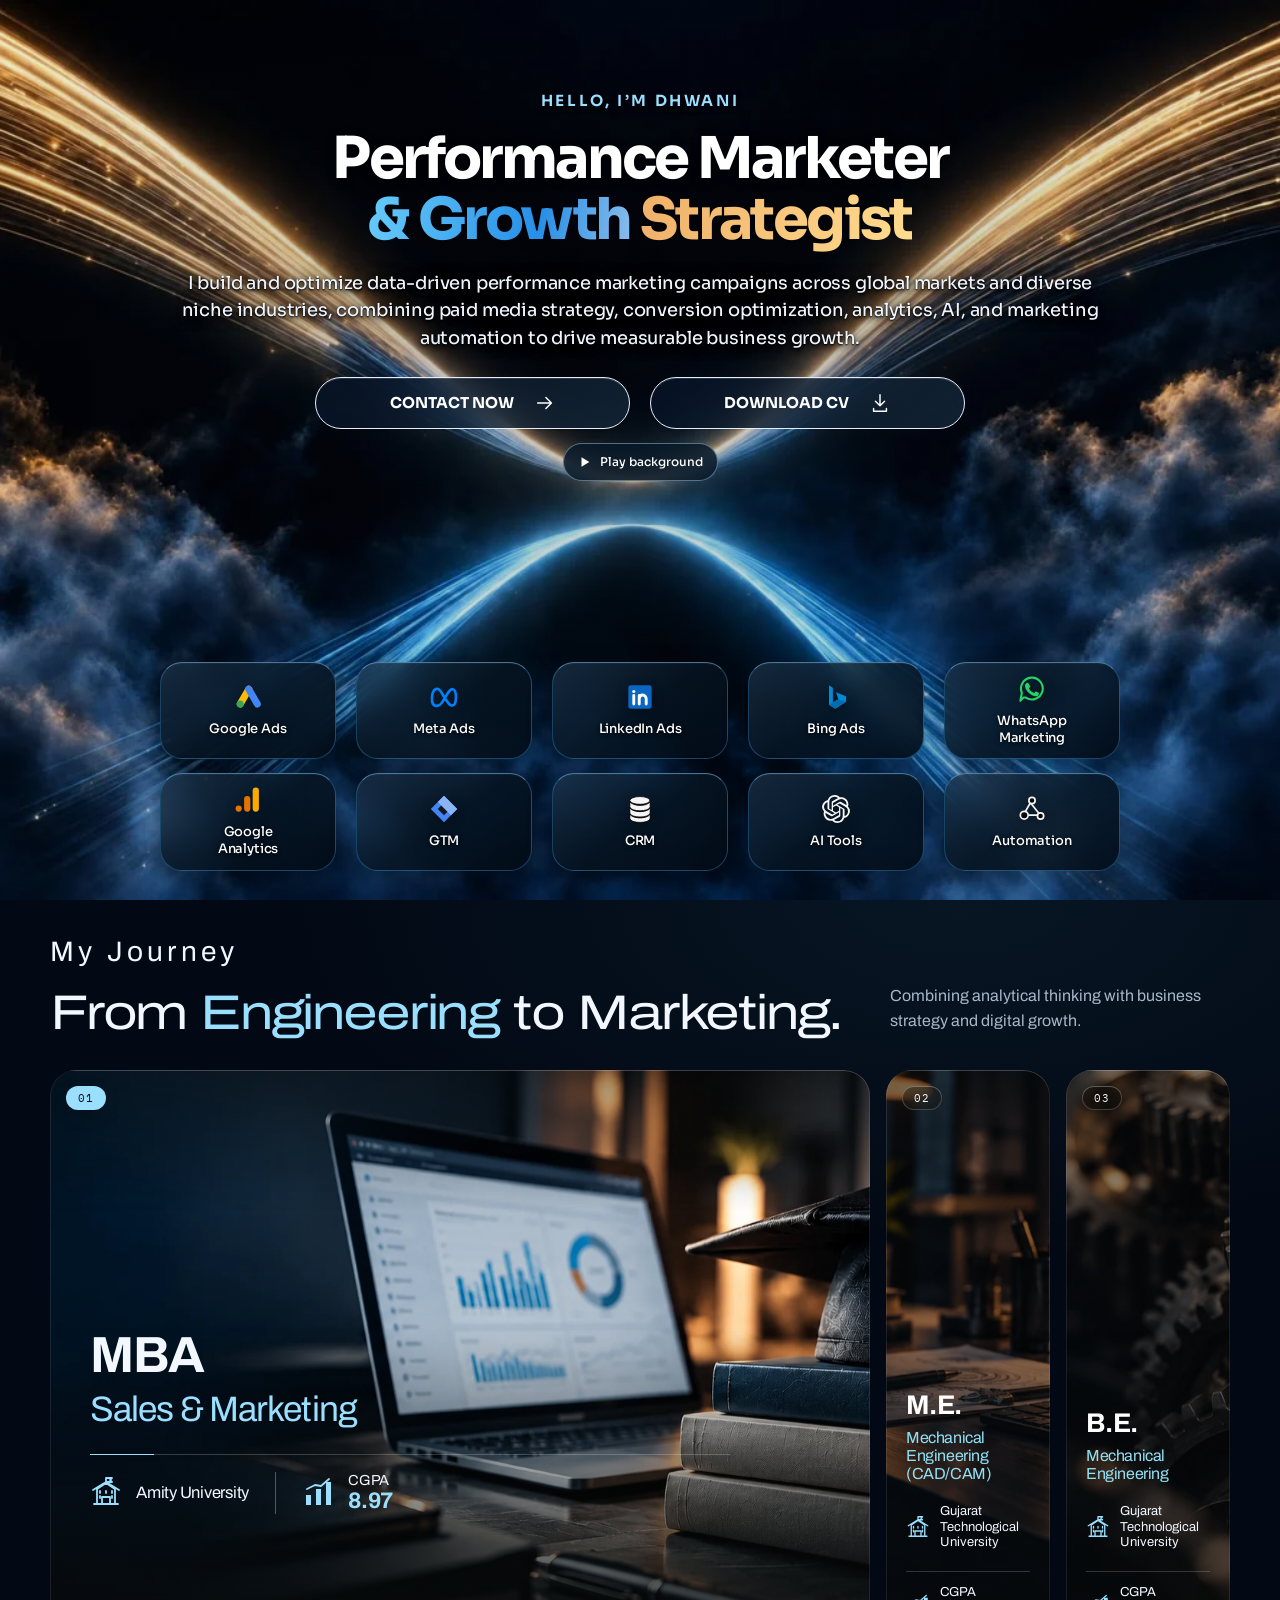
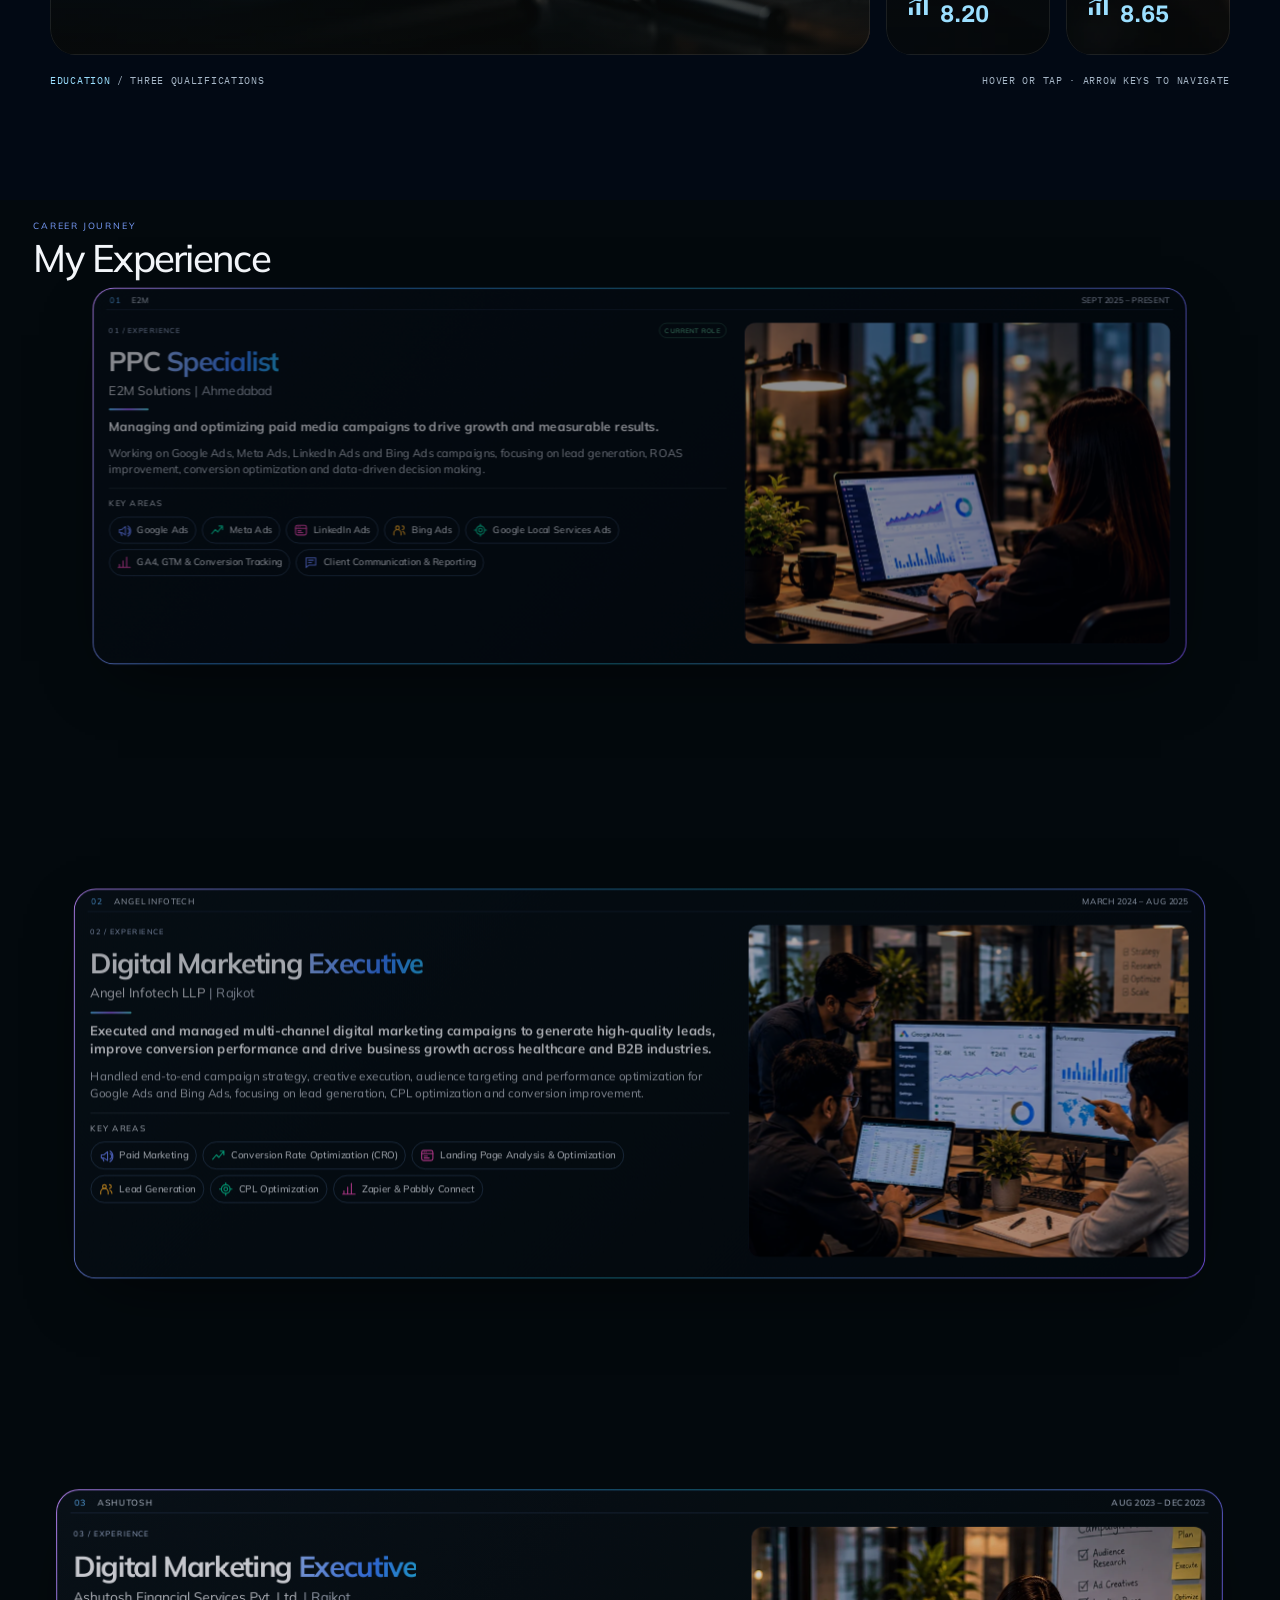
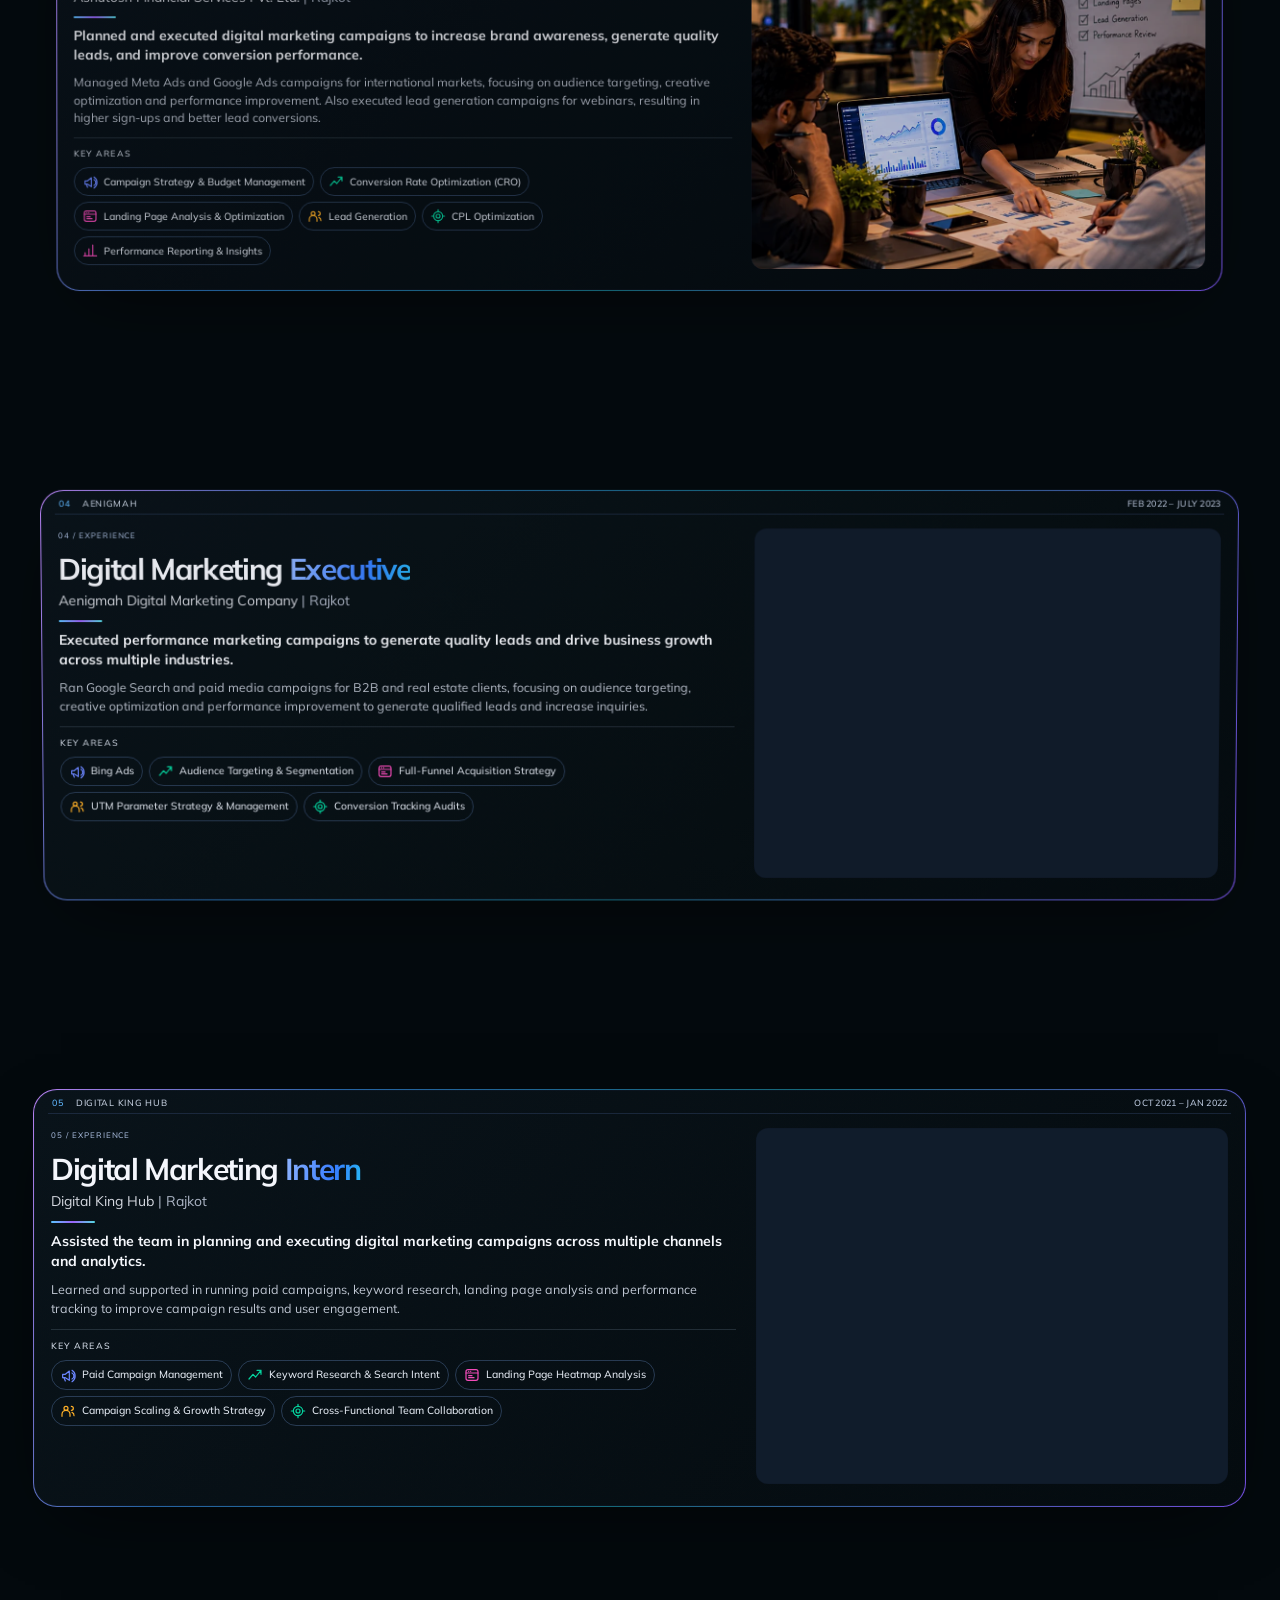
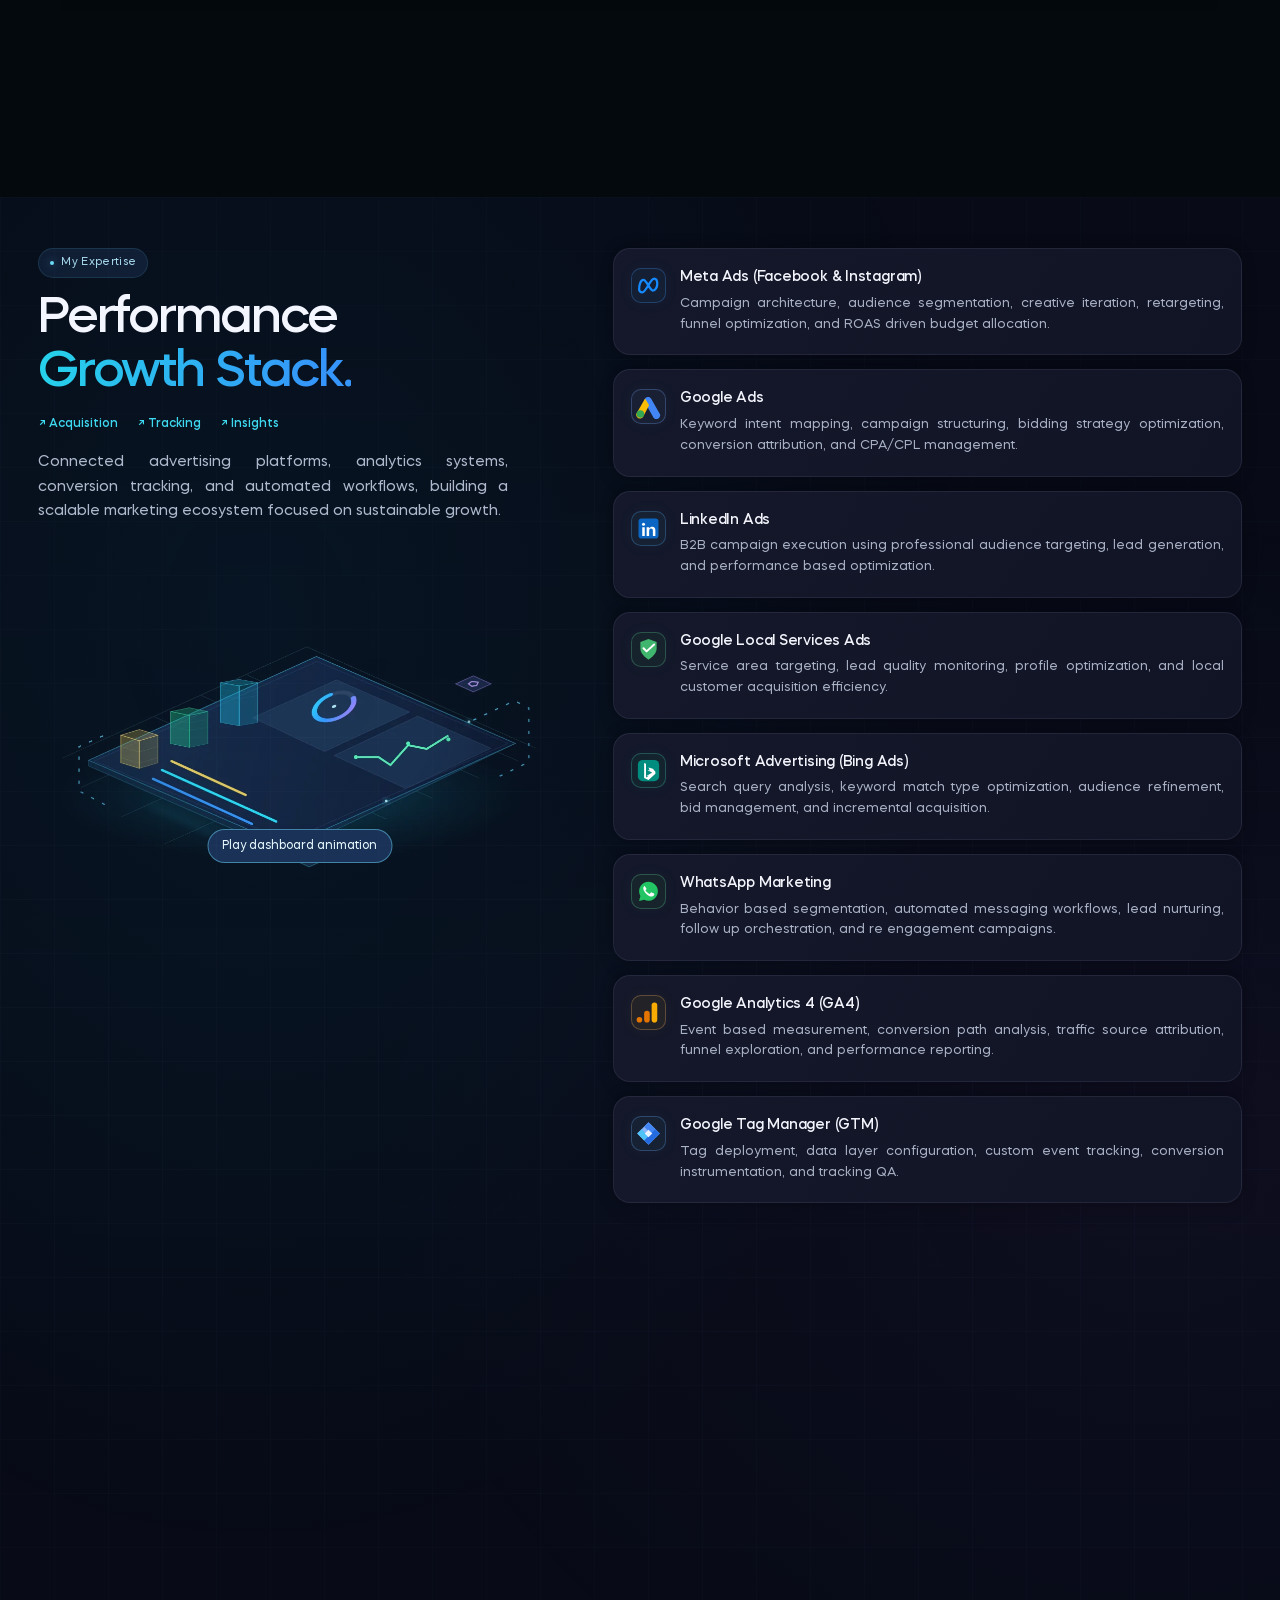
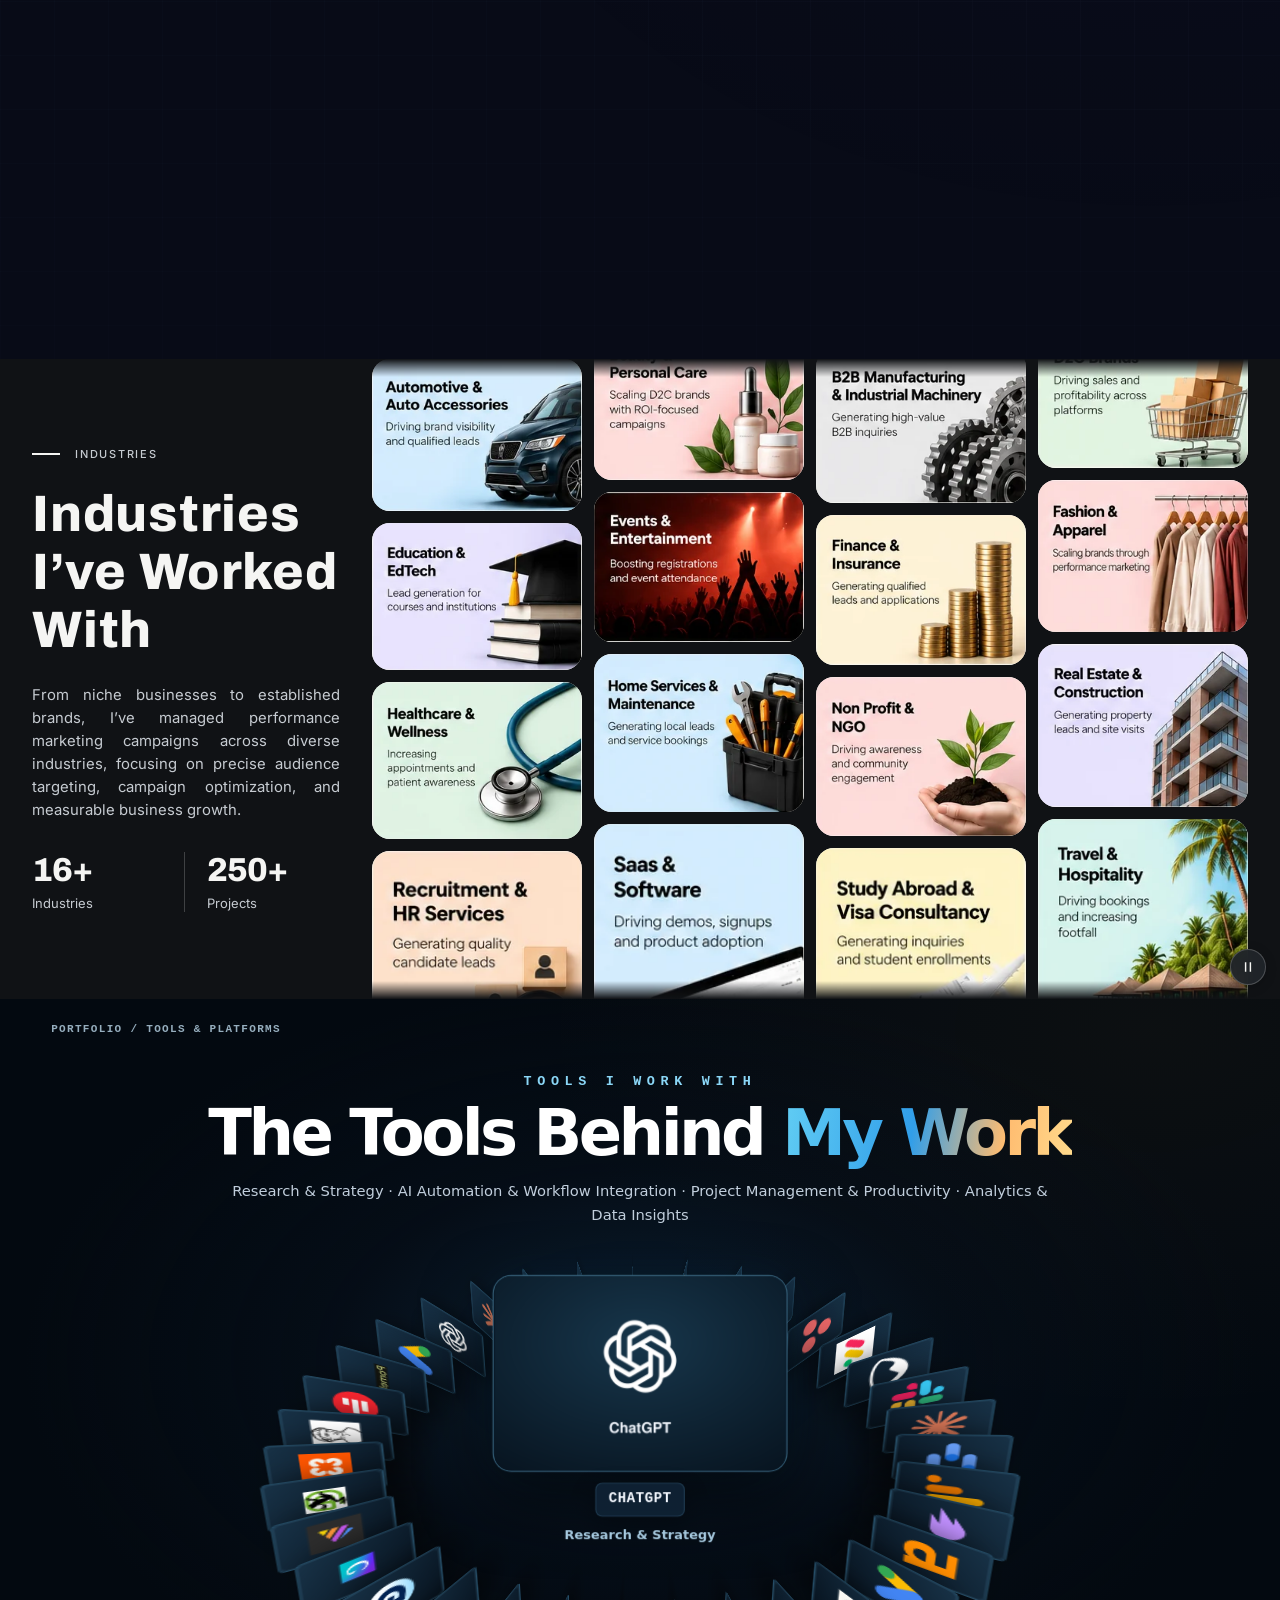
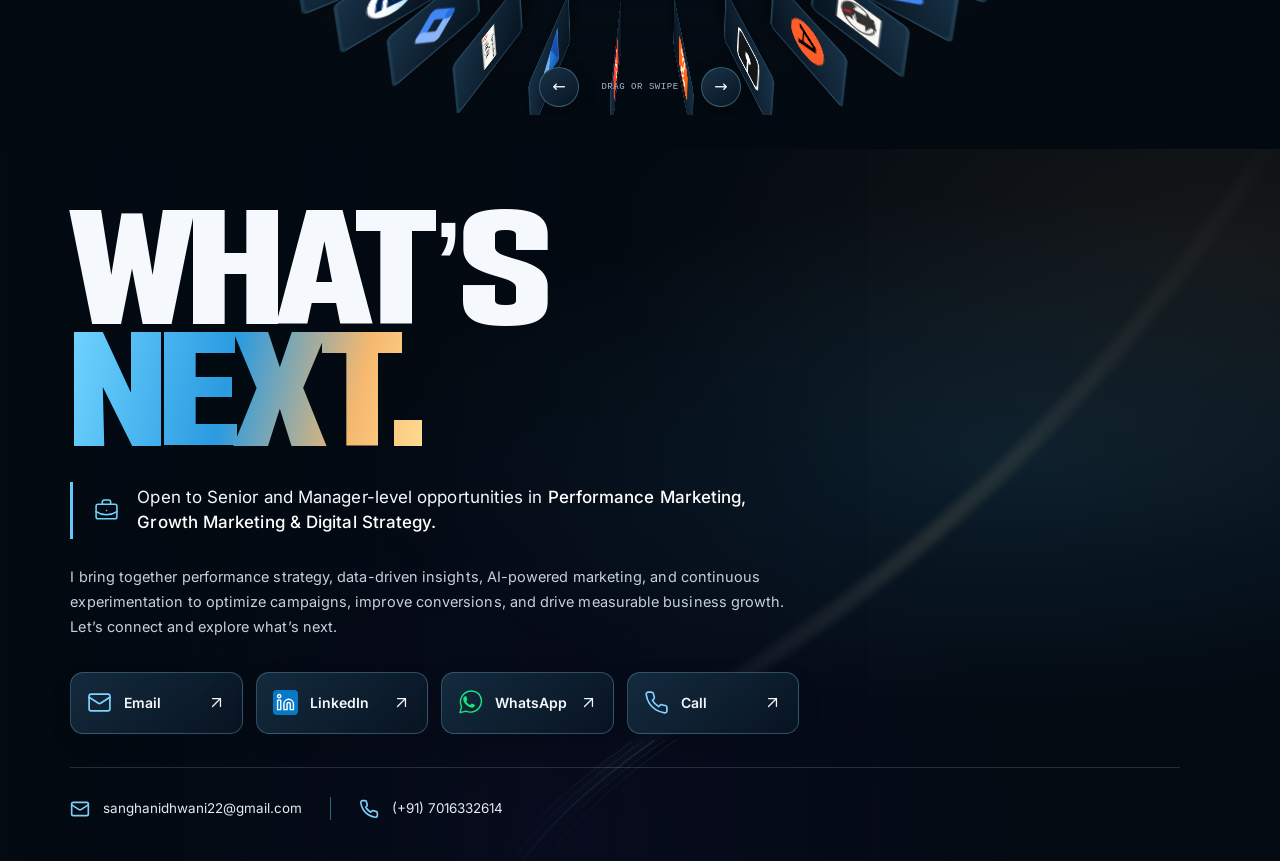
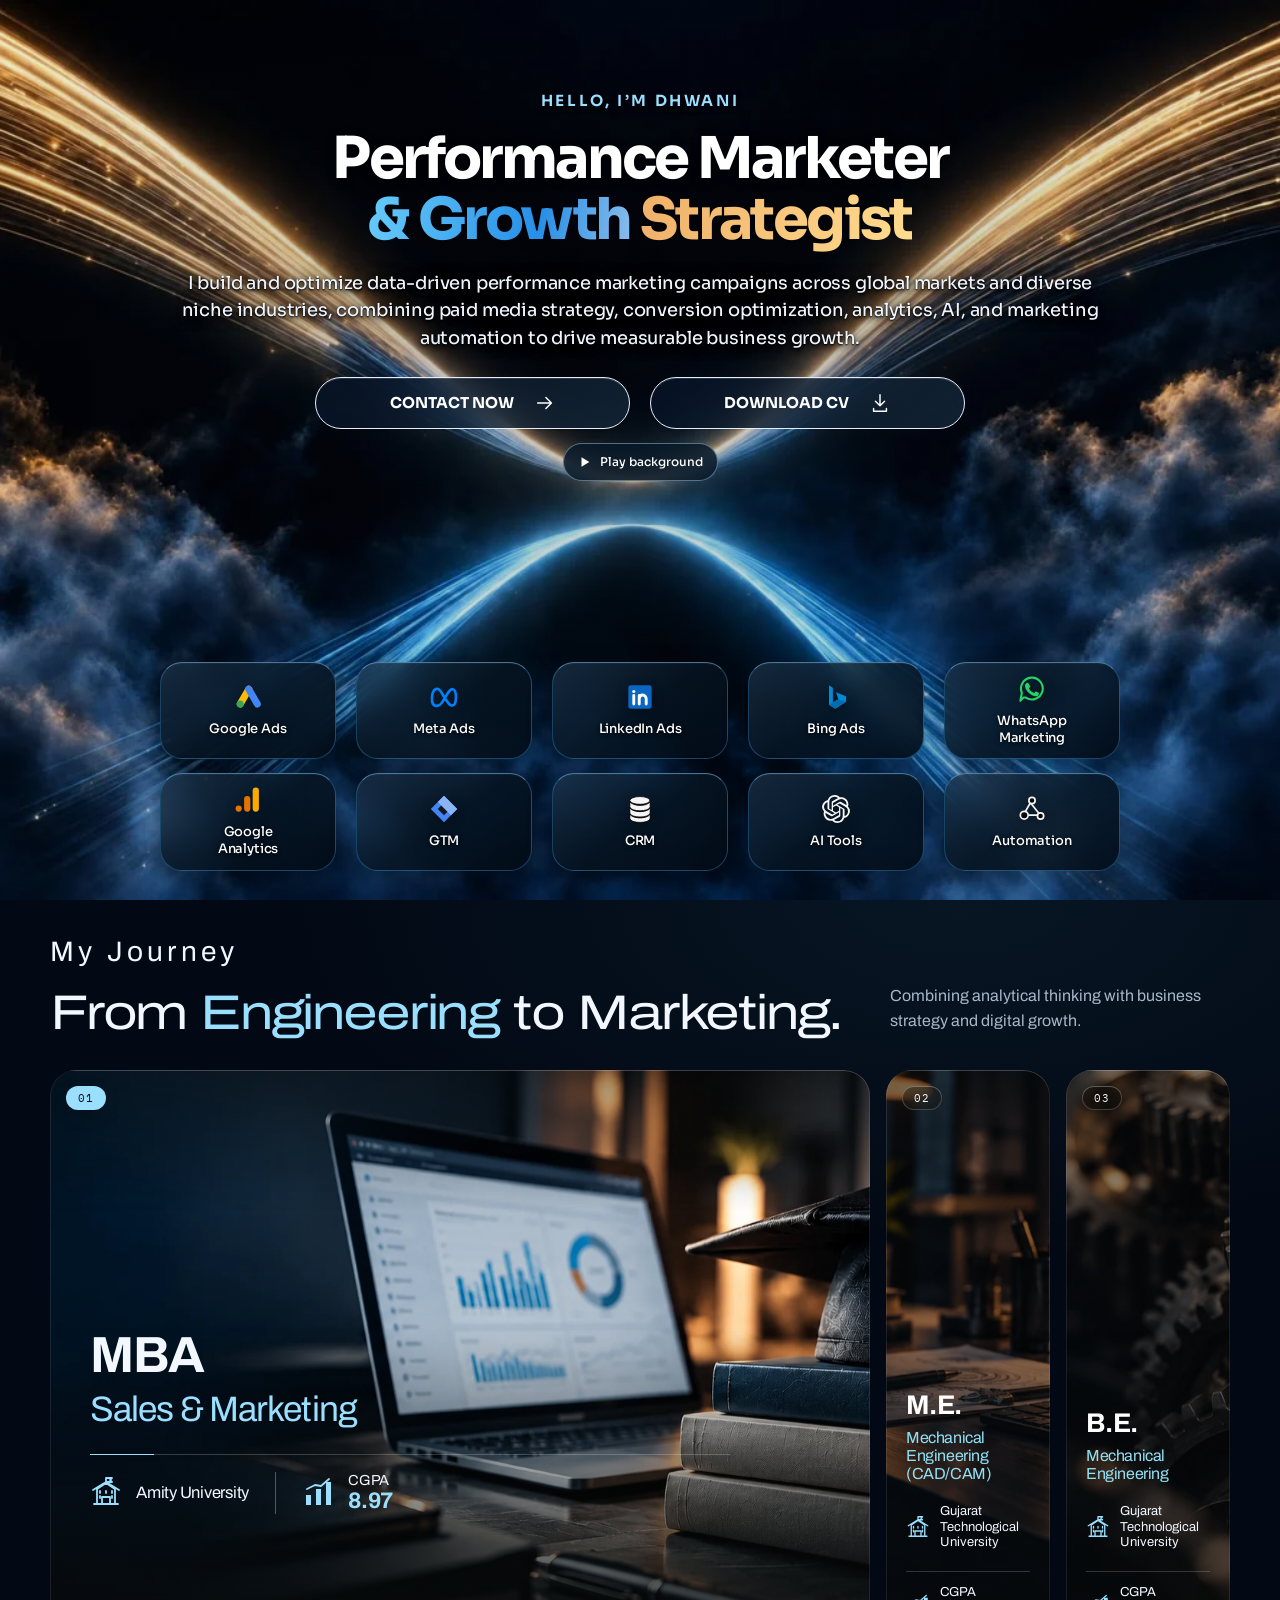
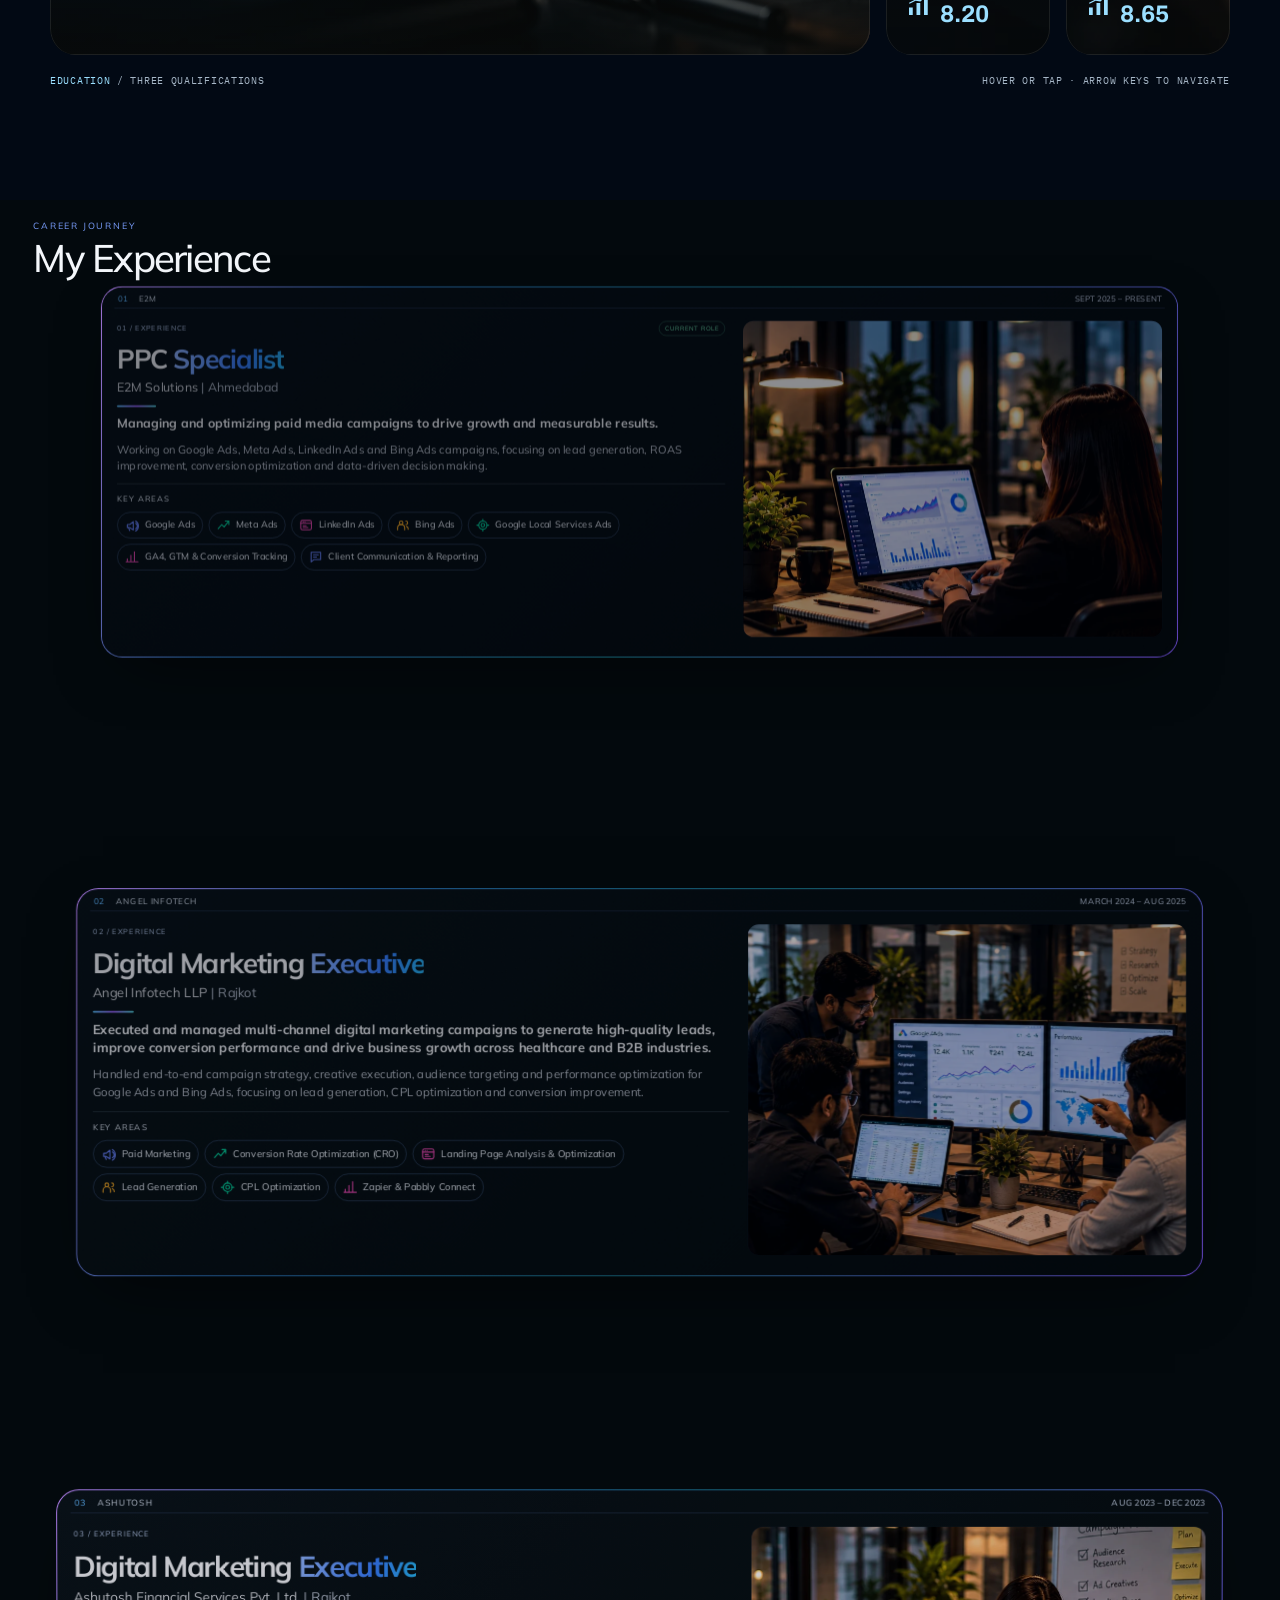
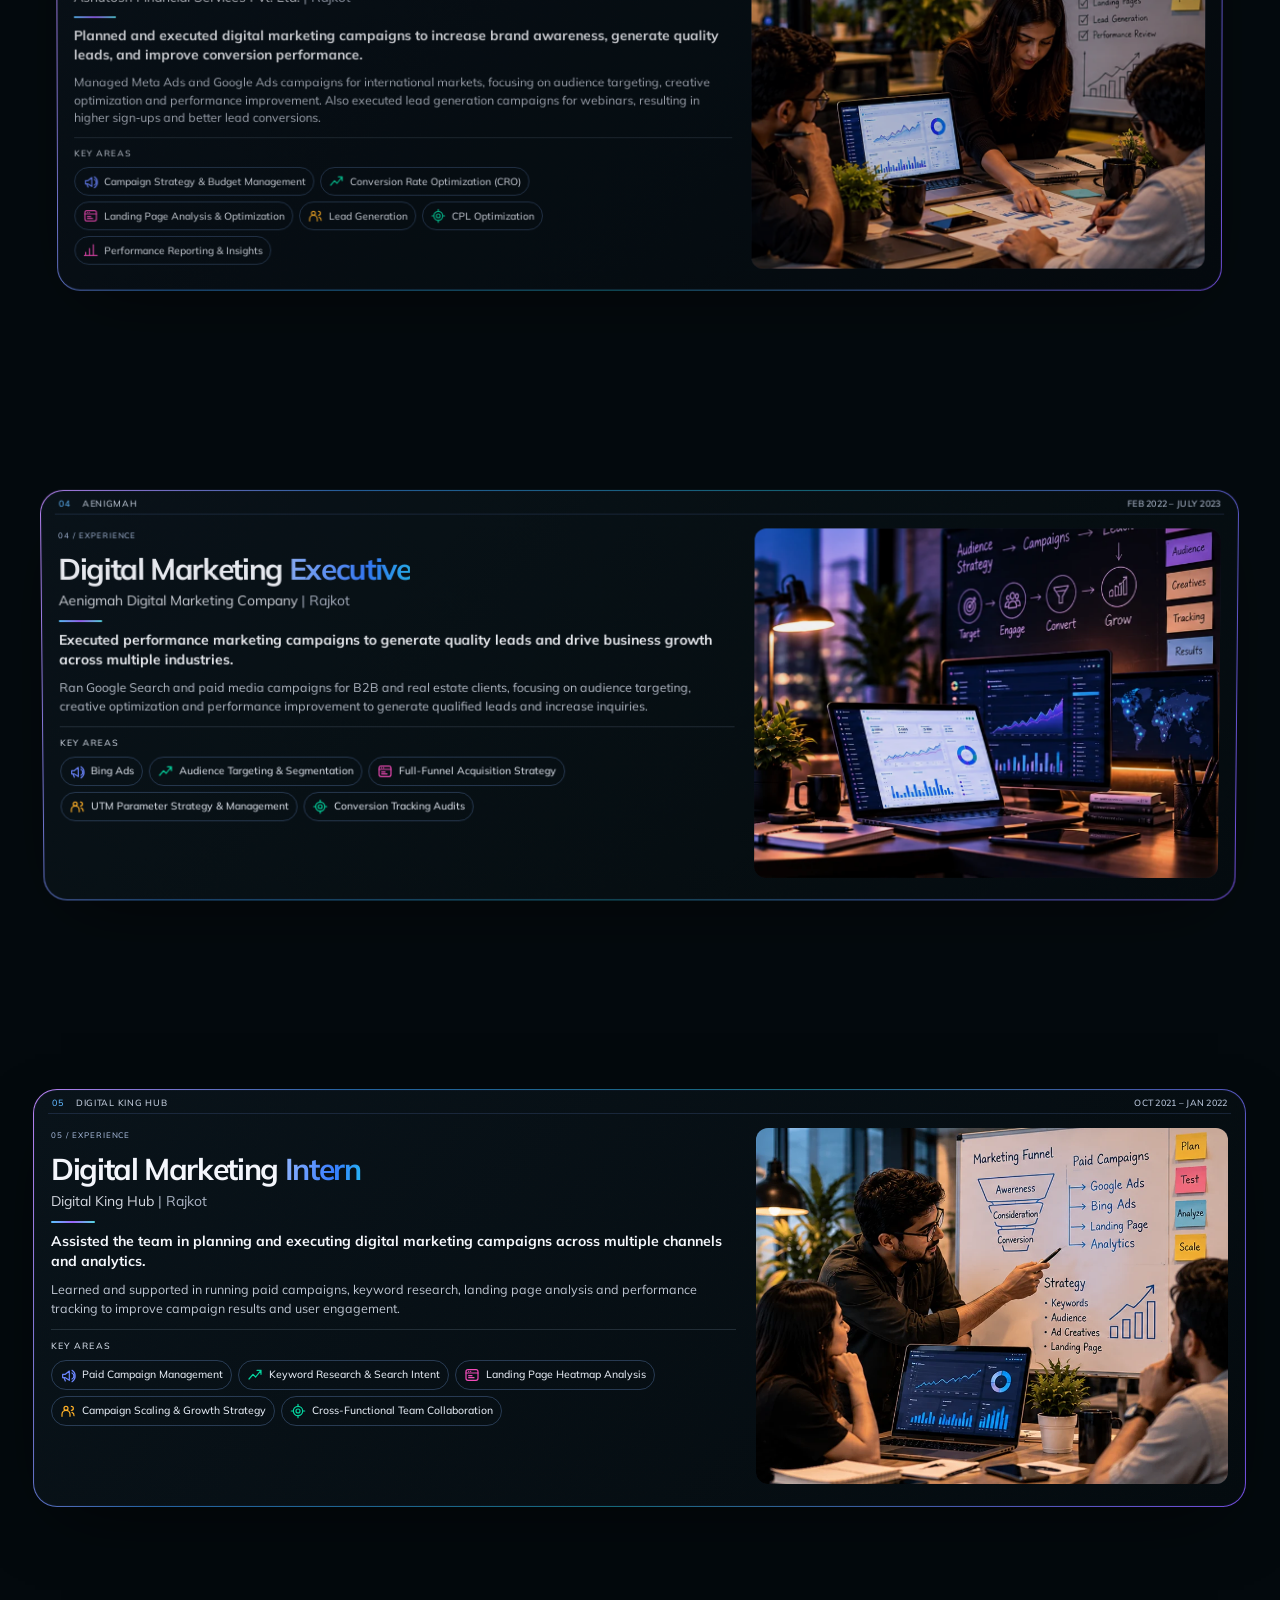
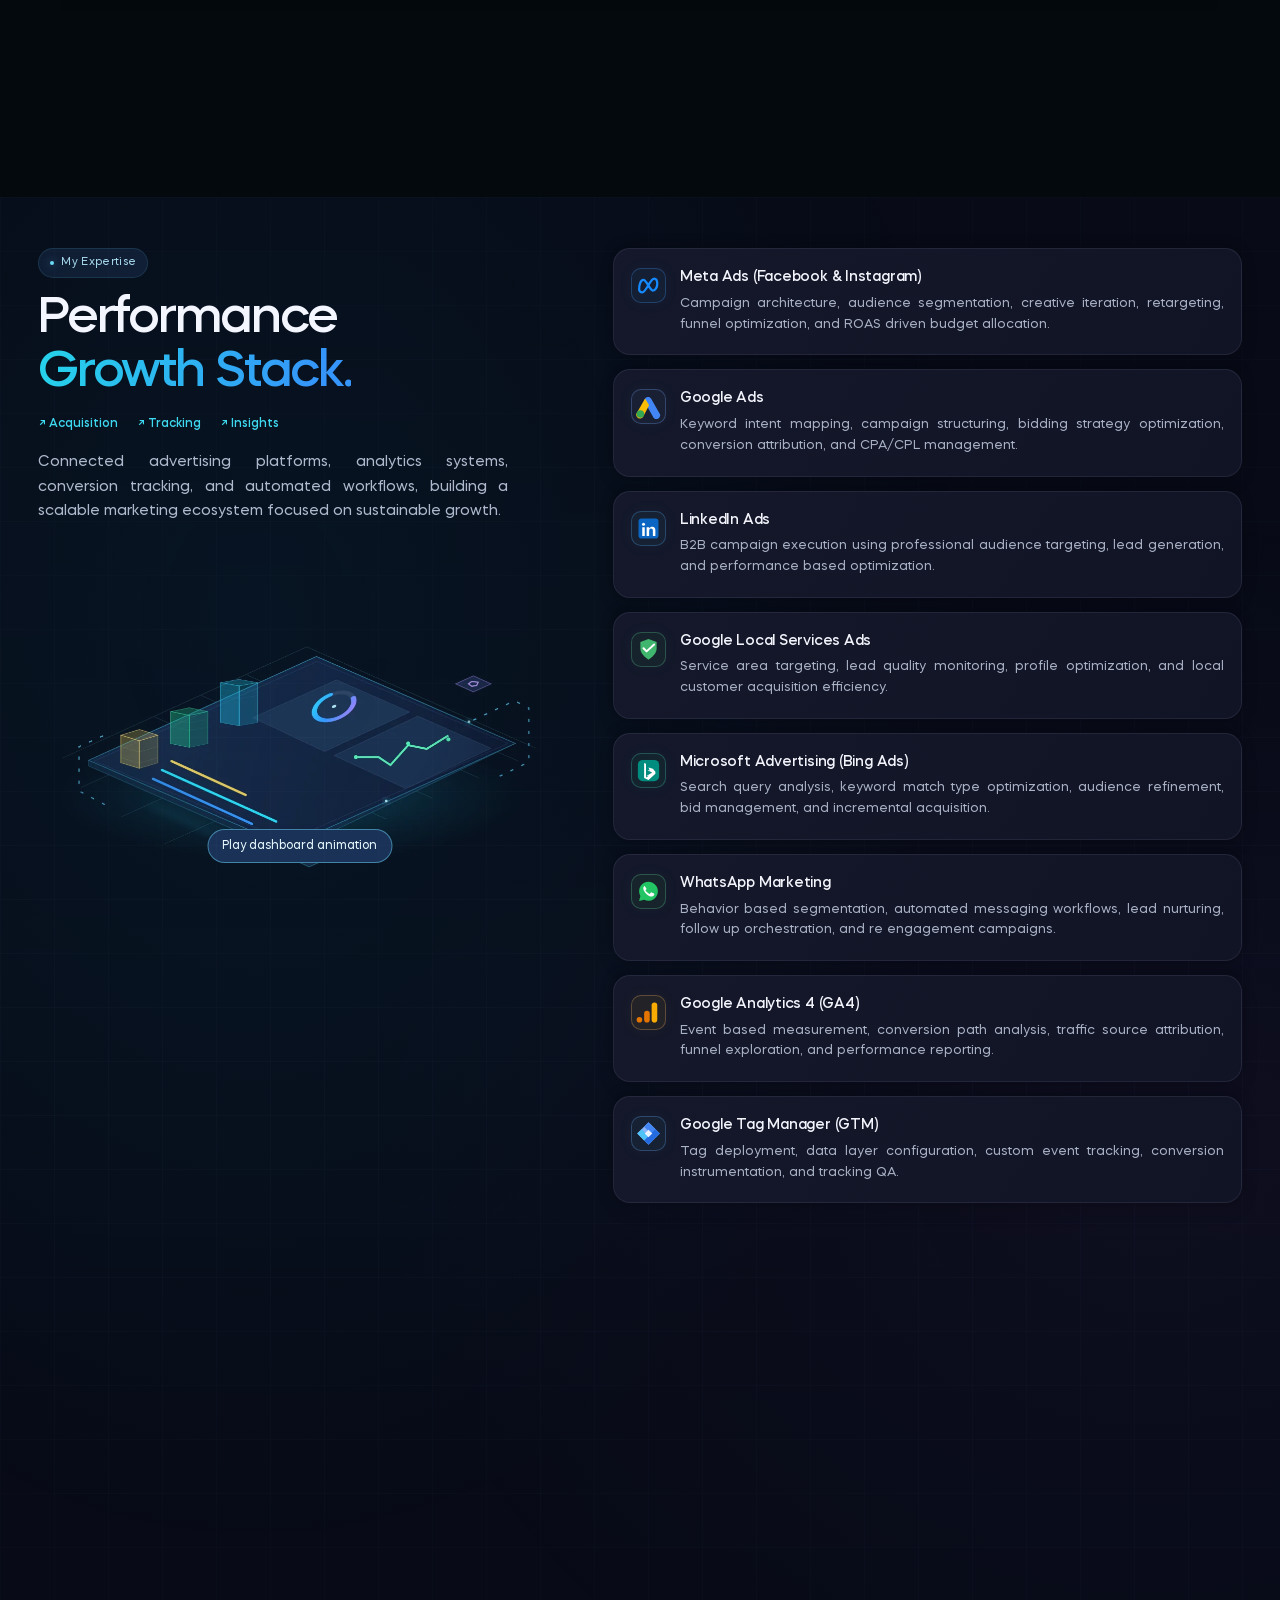
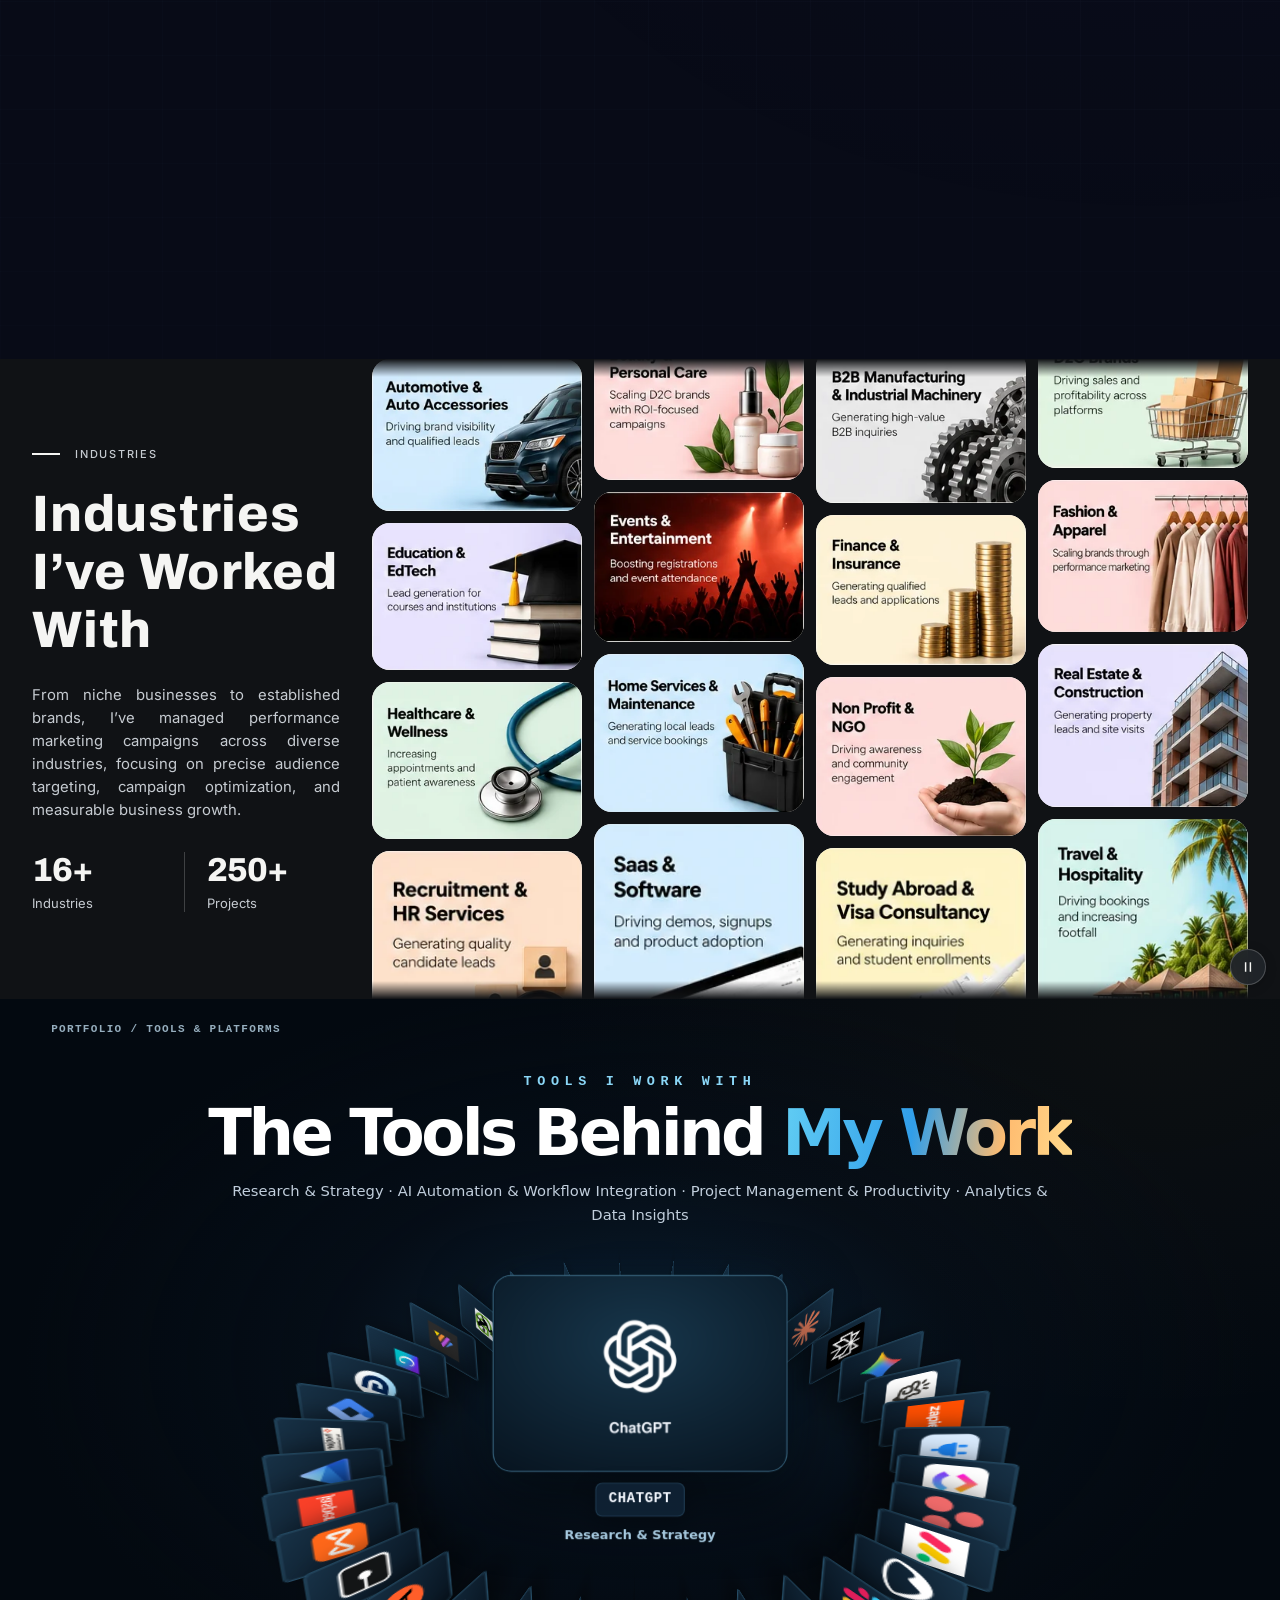
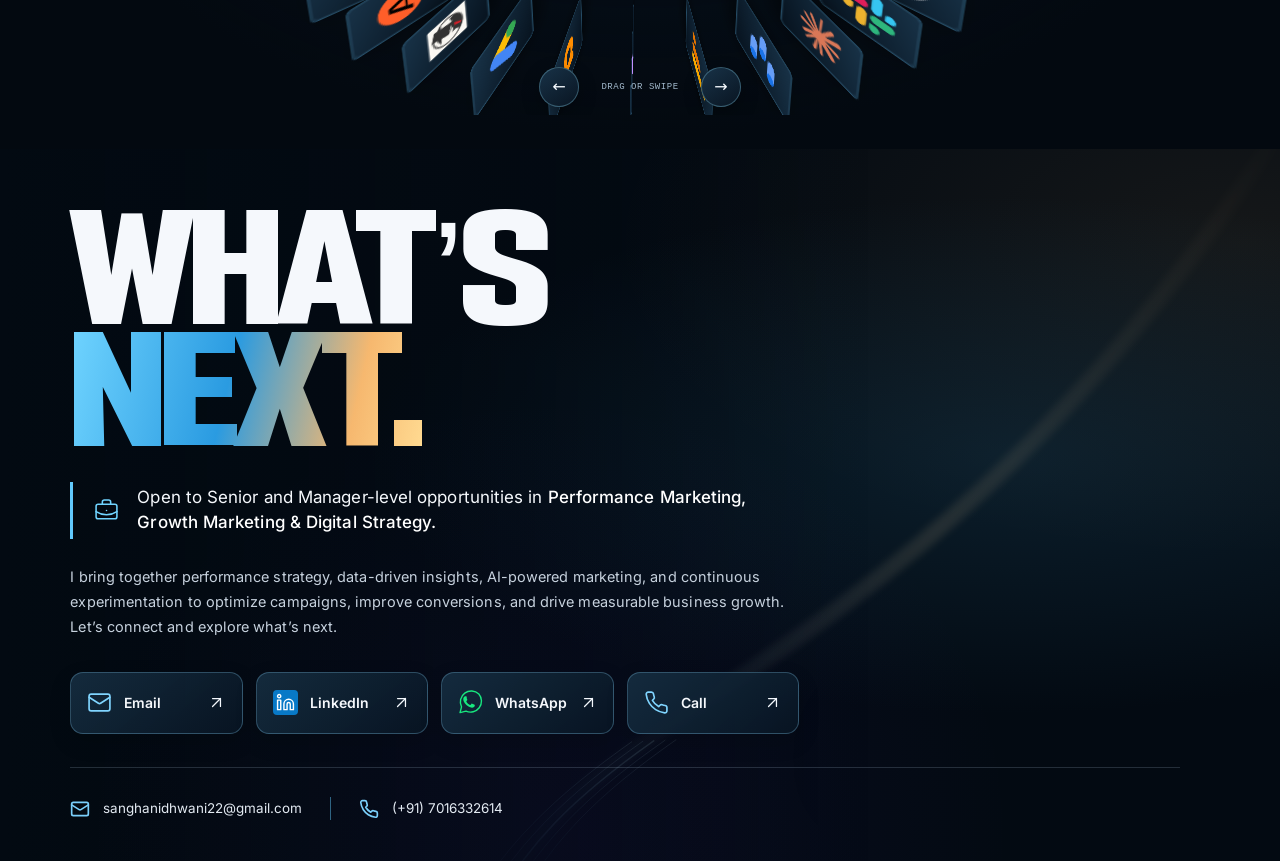
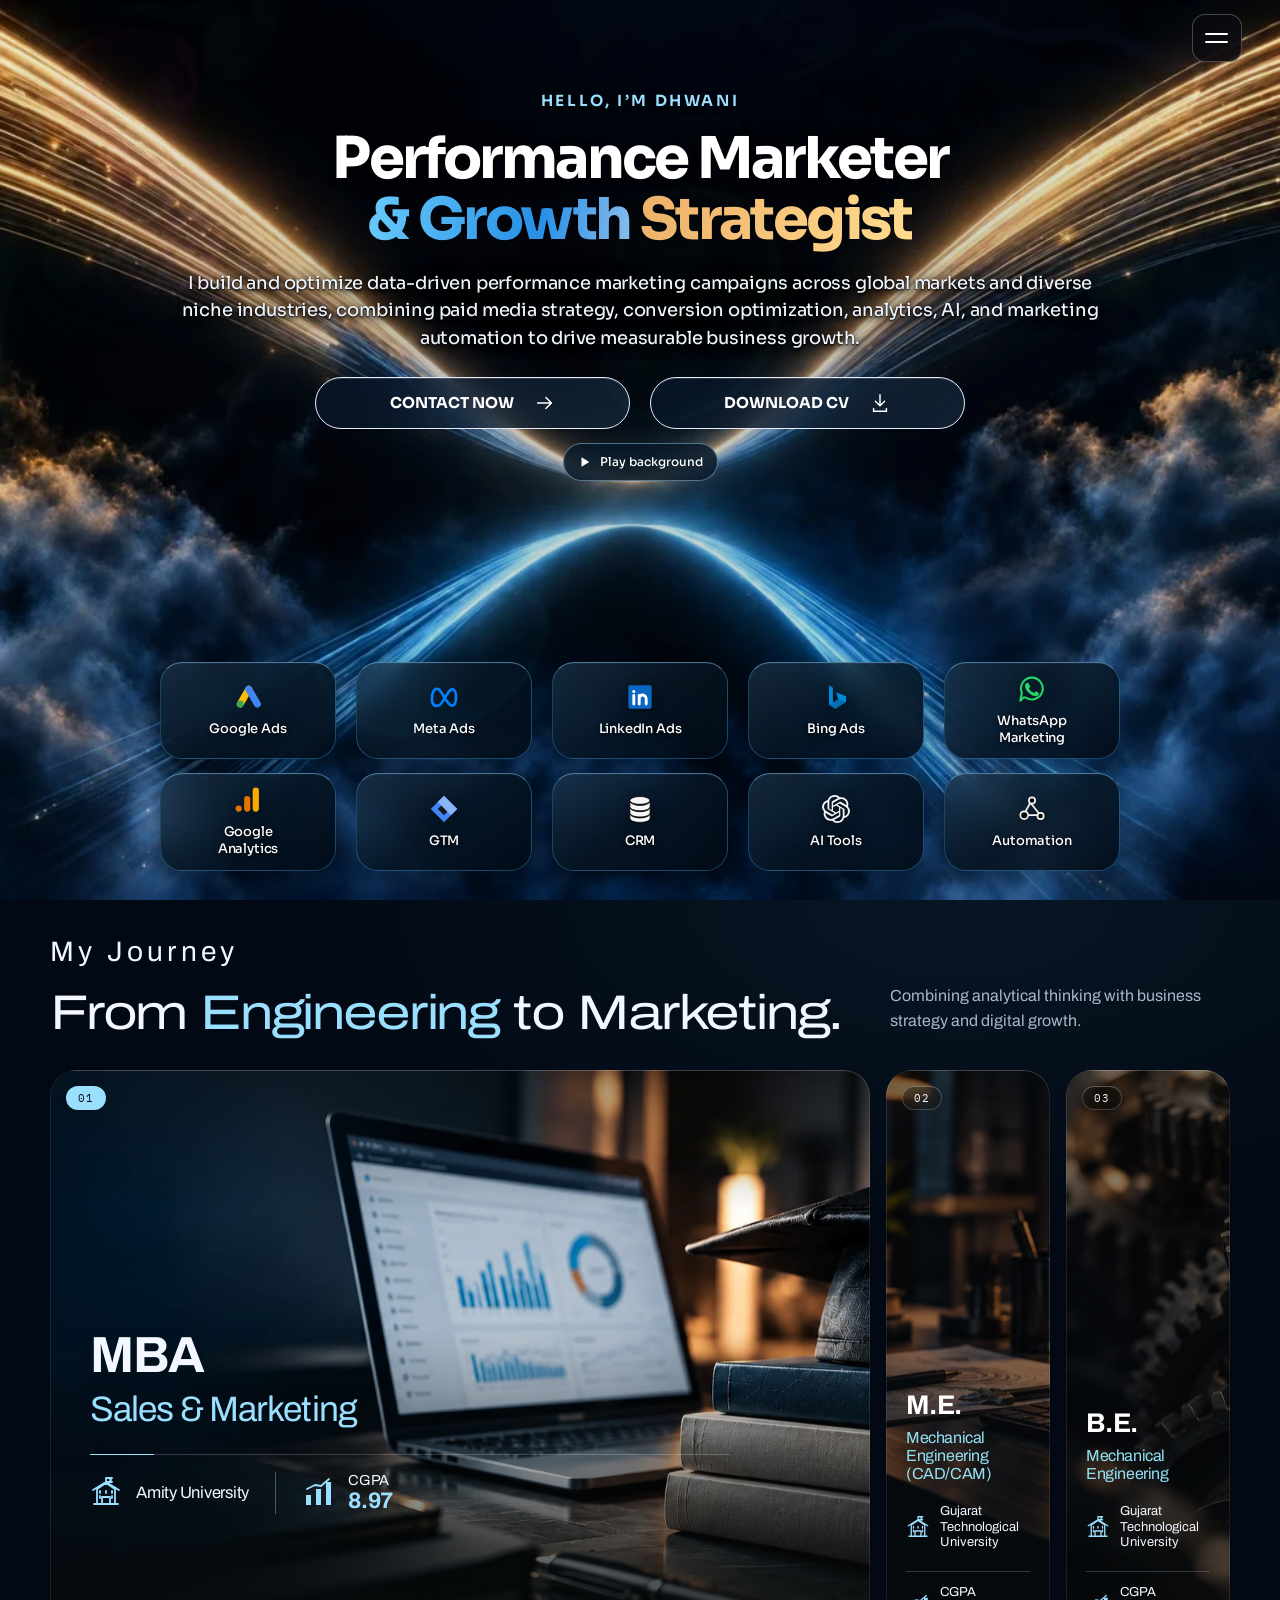
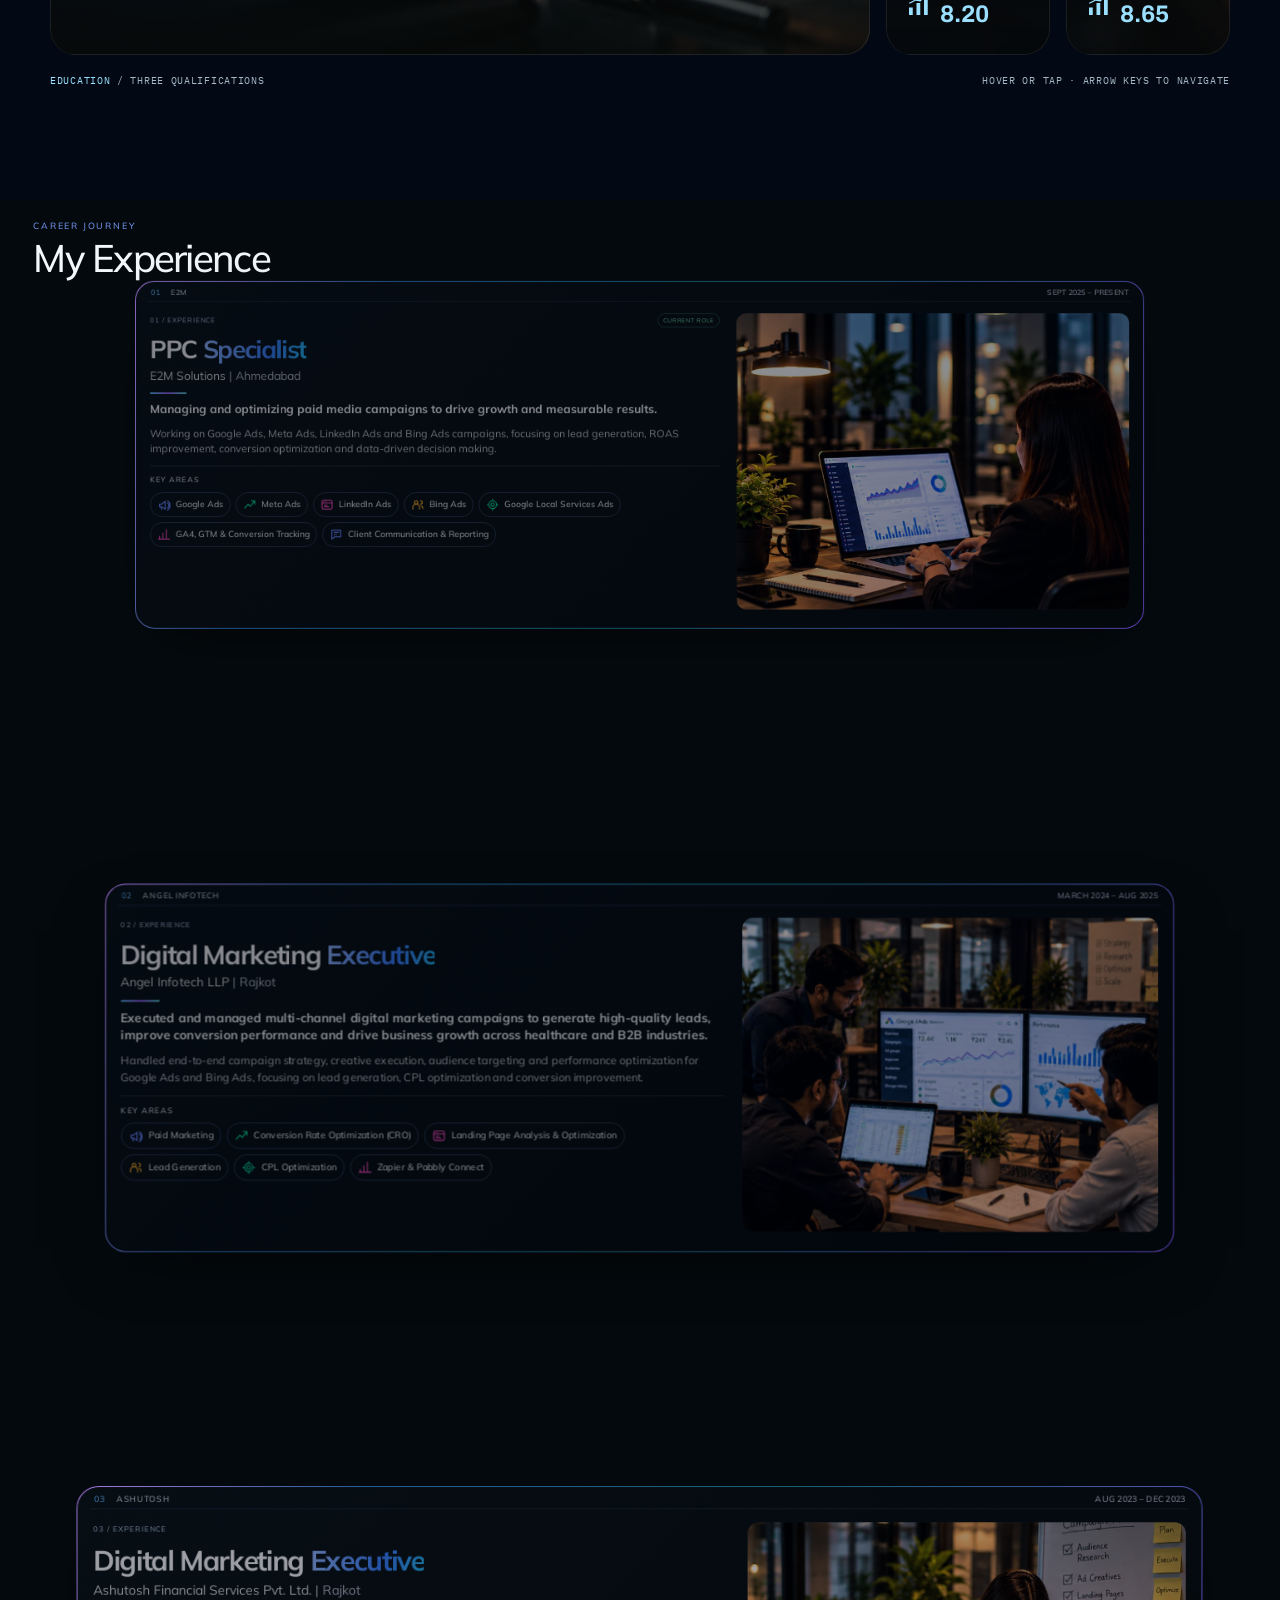
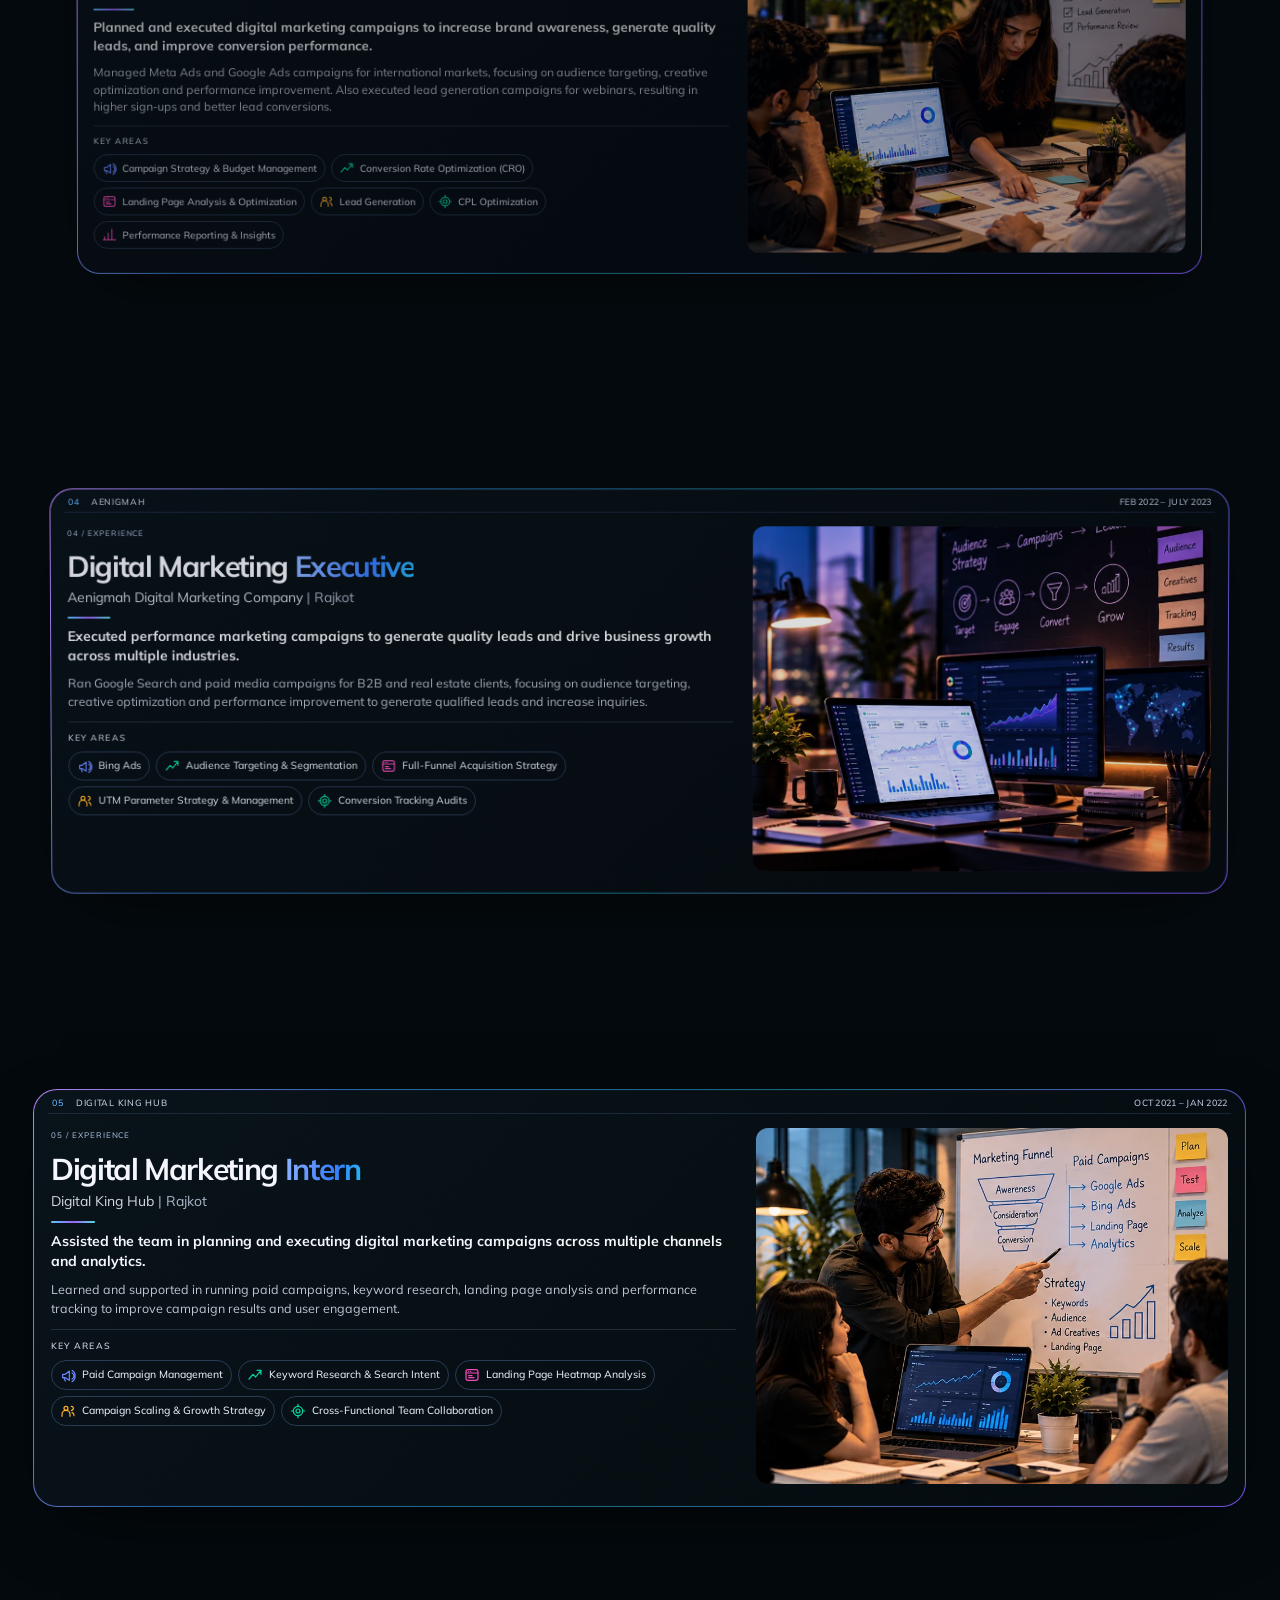
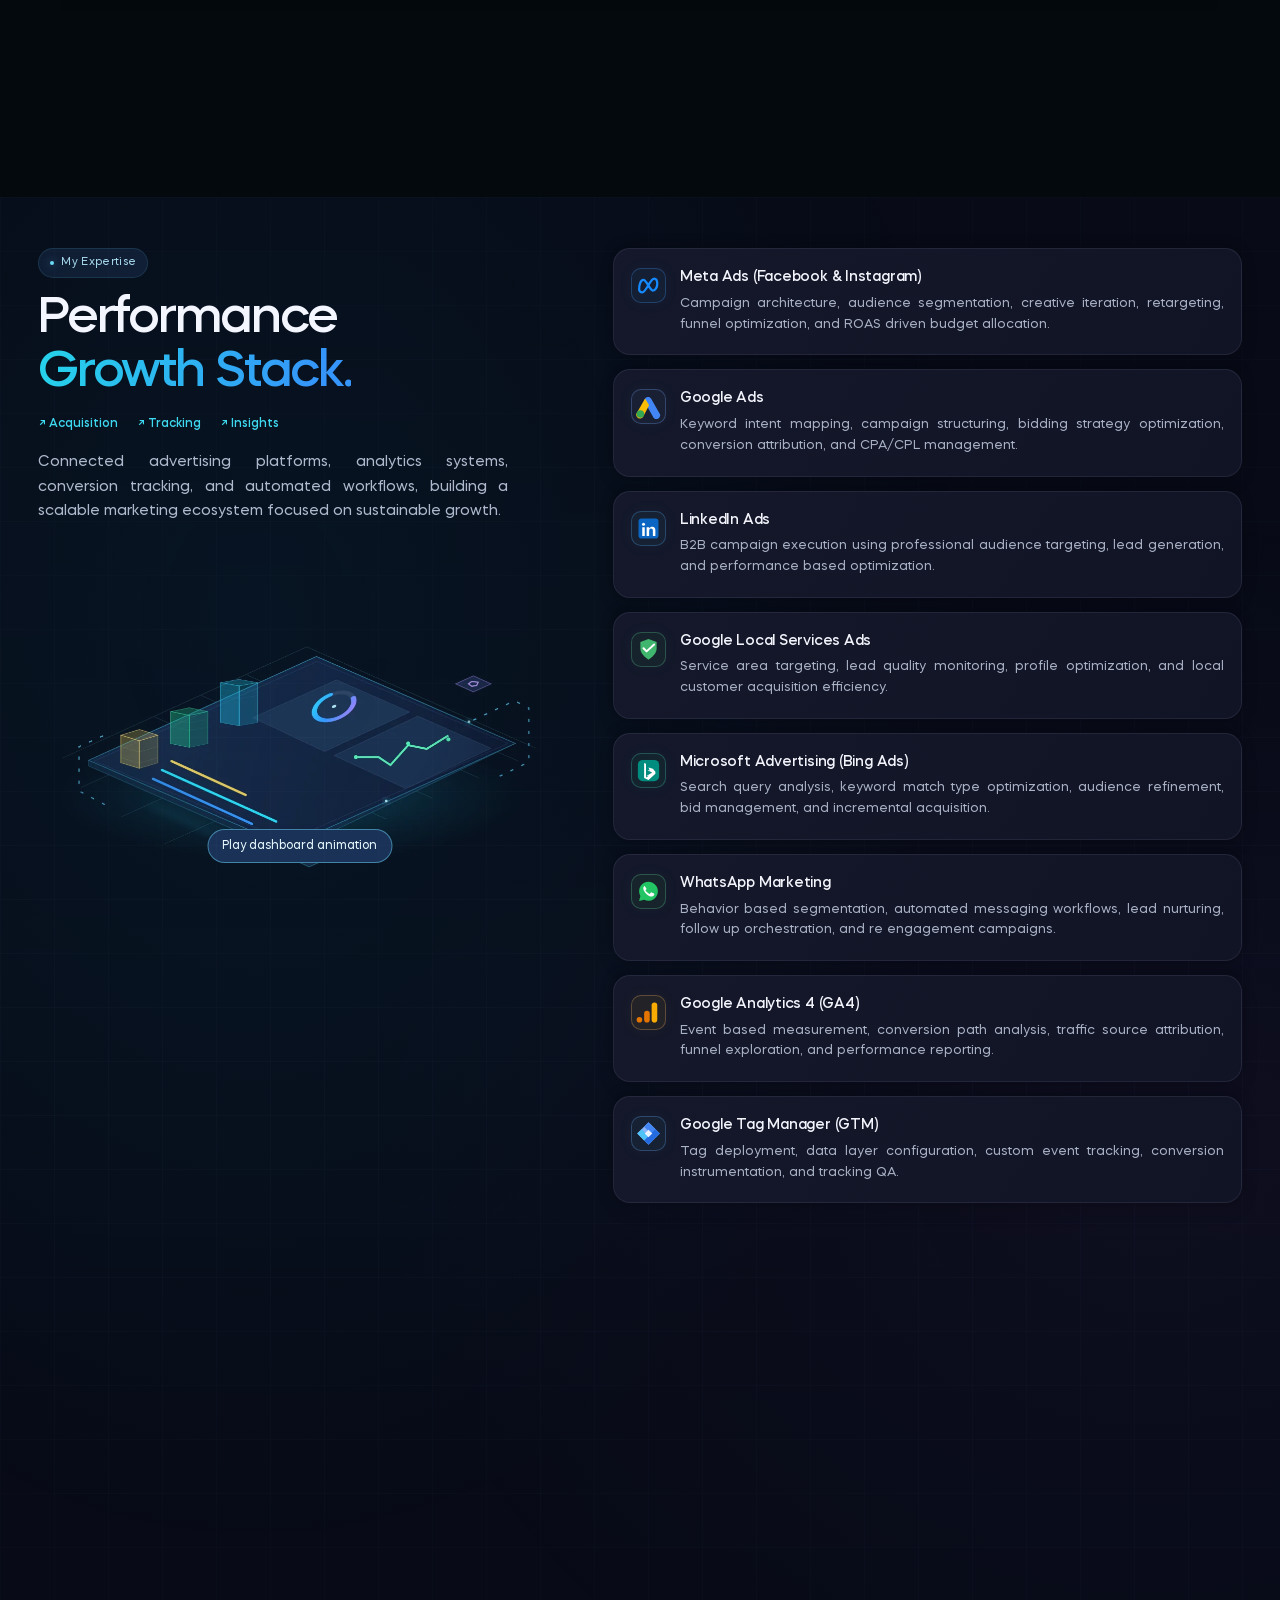
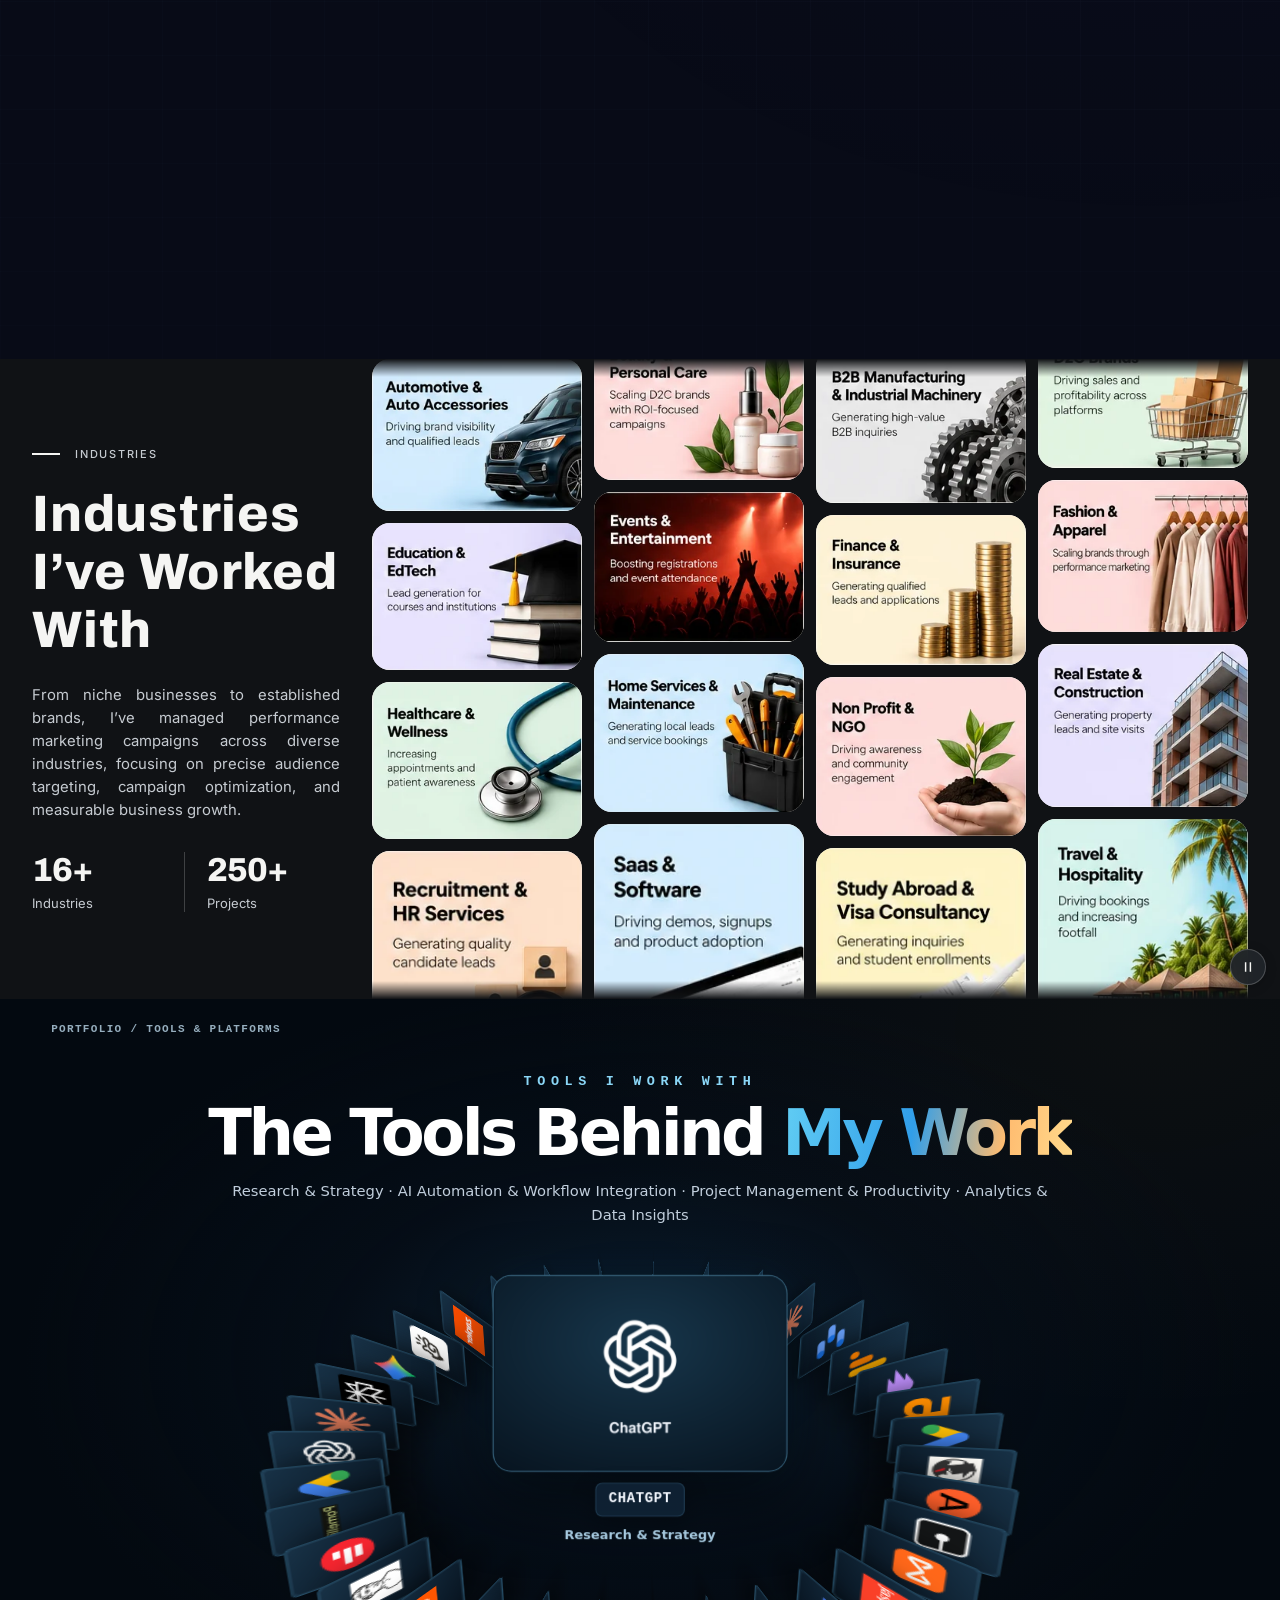
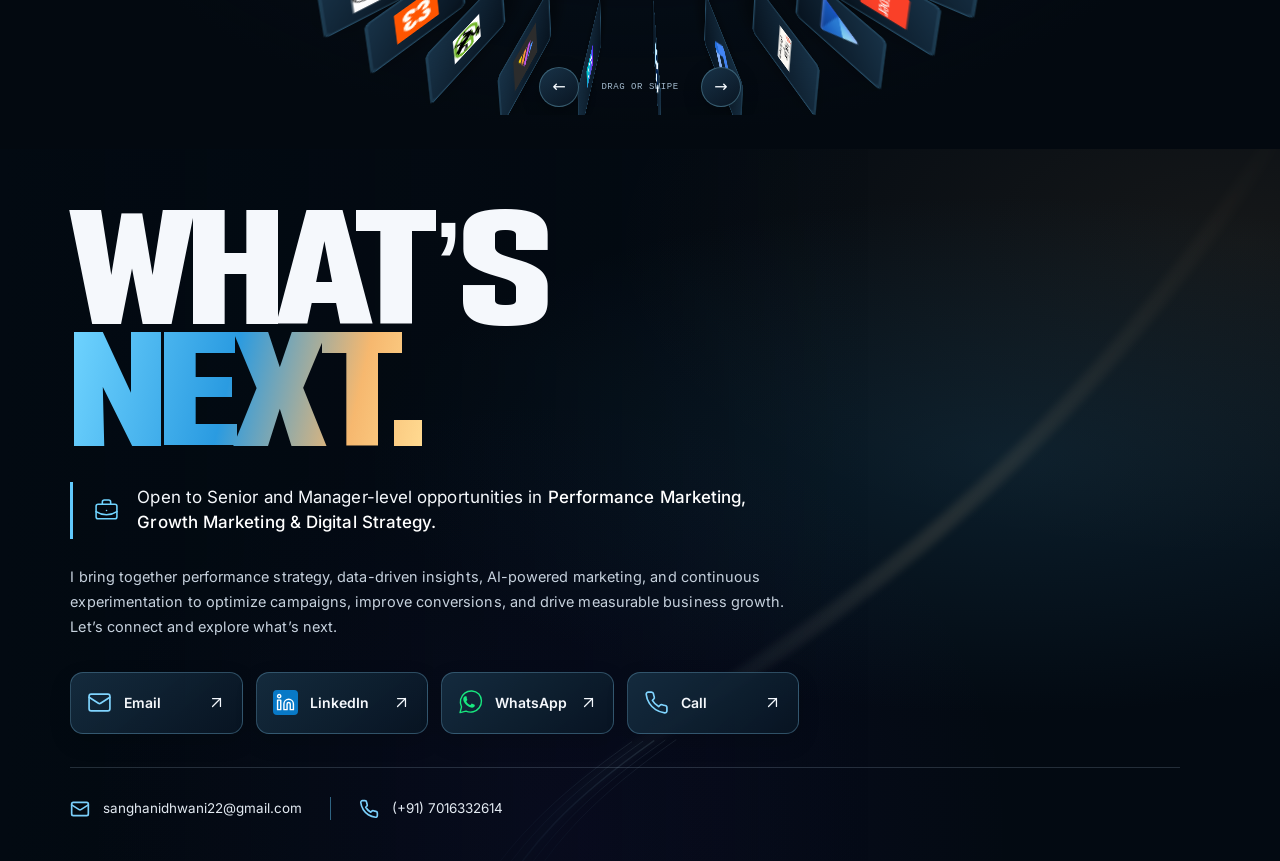
